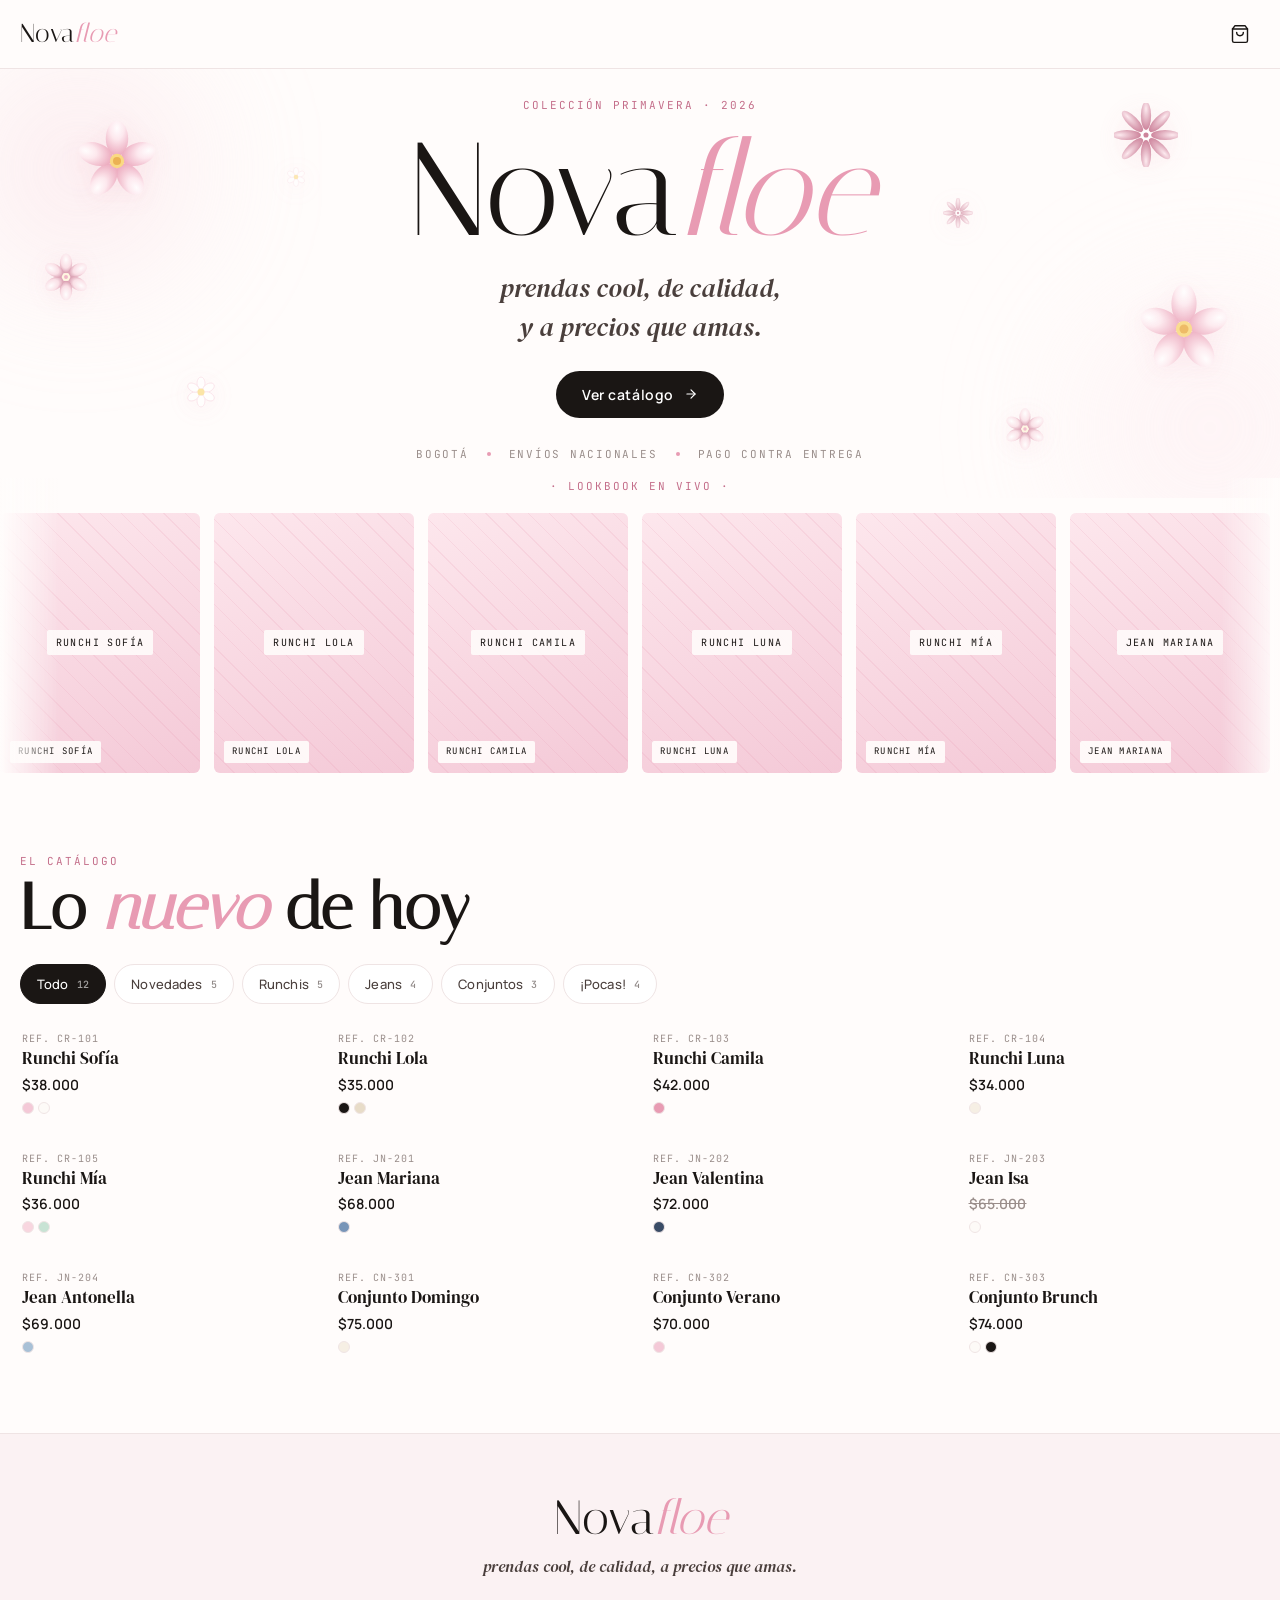
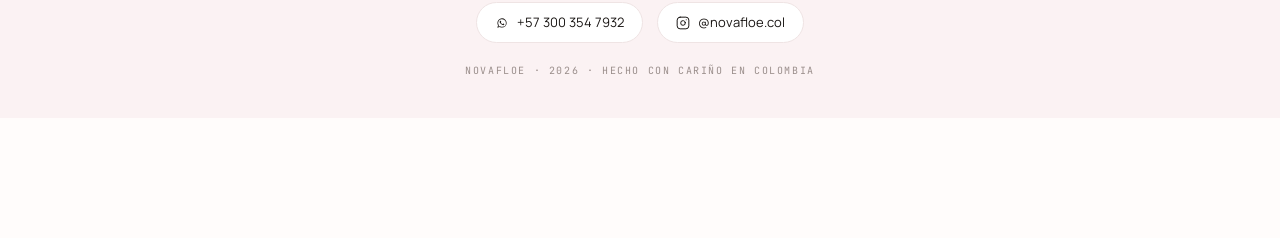
==== index.html @ 81e2c1c4 "renombrar a index.html" ====
<!DOCTYPE html>
<html>
<head>
  <meta charset="utf-8">
  <title>Novafloe · Catálogo</title>
  <style>
    * { margin: 0; padding: 0; box-sizing: border-box; }
    body { background: #fffcfb; display: flex; align-items: center; justify-content: center; min-height: 100vh; font-family: -apple-system, BlinkMacSystemFont, sans-serif; }
    #__bundler_loading { position: fixed; bottom: 20px; right: 20px; font: 13px/1.4 -apple-system, BlinkMacSystemFont, sans-serif; color: #666; background: #fff; padding: 8px 14px; border-radius: 8px; box-shadow: 0 1px 4px rgba(0,0,0,0.12); z-index: 10000; }
    #__bundler_thumbnail { position: fixed; inset: 0; width: 100%; height: 100%; display: flex; align-items: center; justify-content: center; background: #fffcfb; z-index: 9999; }
    #__bundler_thumbnail svg { width: 100%; height: 100%; object-fit: contain; }
    #__bundler_placeholder { color: #999; font-size: 14px; }
  </style>
  <noscript>
    <style>#__bundler_loading { display: none; }</style>
    <div style="position:fixed;bottom:12px;left:12px;font:13px/1.4 -apple-system,BlinkMacSystemFont,sans-serif;color:#999;background:rgba(255,255,255,0.9);padding:6px 12px;border-radius:6px;box-shadow:0 1px 4px rgba(0,0,0,0.08);z-index:10000;">
      This page requires JavaScript to display.
    </div>
  </noscript>
</head>
<body>
  <div id="__bundler_thumbnail">
  <svg viewBox="0 0 1200 800" xmlns="http://www.w3.org/2000/svg">
    <rect width="1200" height="800" fill="#fffcfb"></rect>
    <g opacity="0.5">
      <circle cx="200" cy="200" r="20" fill="#f4c9d7"></circle>
      <circle cx="1000" cy="180" r="24" fill="#e89bb3"></circle>
      <circle cx="220" cy="600" r="18" fill="#f8d6df"></circle>
      <circle cx="980" cy="620" r="22" fill="#f4c9d7"></circle>
    </g>
    <text x="600" y="460" text-anchor="middle" font-family="Georgia, serif" font-size="220" fill="#1a1614">Nova<tspan fill="#e89bb3" font-style="italic">floe</tspan></text>
    <text x="600" y="540" text-anchor="middle" font-family="Georgia, serif" font-style="italic" font-size="34" fill="#9a8e8b">cargando catálogo…</text>
  </svg>
</div>
  <div id="__bundler_loading">Unpacking...</div>

  <script>
    
document.addEventListener('DOMContentLoaded', async function() {
  const loading = document.getElementById('__bundler_loading');
  function setStatus(msg) { if (loading) loading.textContent = msg; }

  // Error sink persists across replaceWith since it's on window, not the DOM.
  window.addEventListener('error', function(e) {
    var p = document.body || document.documentElement;
    var d = document.getElementById('__bundler_err') || p.appendChild(document.createElement('div'));
    d.id = '__bundler_err';
    d.style.cssText = 'position:fixed;bottom:12px;left:12px;right:12px;font:12px/1.4 ui-monospace,monospace;background:#2a1215;color:#ff8a80;padding:10px 14px;border-radius:8px;border:1px solid #5c2b2e;z-index:99999;white-space:pre-wrap;max-height:40vh;overflow:auto';
    d.textContent = (d.textContent ? d.textContent + String.fromCharCode(10) : '') +
      '[bundle] ' + (e.message || e.type) +
      (e.filename ? ' (' + e.filename.slice(0, 60) + ':' + e.lineno + ')' : '');
  }, true);

  try {
    const manifestEl = document.querySelector('script[type="__bundler/manifest"]');
    const templateEl = document.querySelector('script[type="__bundler/template"]');
    if (!manifestEl || !templateEl) {
      setStatus('Error: missing bundle data');
      console.error('[bundler] Missing script tags — manifestEl:', !!manifestEl, 'templateEl:', !!templateEl);
      return;
    }

    const manifest = JSON.parse(manifestEl.textContent);
    let template = JSON.parse(templateEl.textContent);

    const uuids = Object.keys(manifest);
    setStatus('Unpacking ' + uuids.length + ' assets...');

    const blobUrls = {};
    await Promise.all(uuids.map(async (uuid) => {
      const entry = manifest[uuid];
      try {
        const binaryStr = atob(entry.data);
        const bytes = new Uint8Array(binaryStr.length);
        for (let i = 0; i < binaryStr.length; i++) bytes[i] = binaryStr.charCodeAt(i);

        let finalBytes = bytes;
        if (entry.compressed) {
          if (typeof DecompressionStream !== 'undefined') {
            const ds = new DecompressionStream('gzip');
            const writer = ds.writable.getWriter();
            const reader = ds.readable.getReader();
            writer.write(bytes);
            writer.close();
            const chunks = [];
            let totalLen = 0;
            while (true) {
              const { done, value } = await reader.read();
              if (done) break;
              chunks.push(value);
              totalLen += value.length;
            }
            finalBytes = new Uint8Array(totalLen);
            let offset = 0;
            for (const chunk of chunks) { finalBytes.set(chunk, offset); offset += chunk.length; }
          } else {
            console.warn('DecompressionStream not available, asset ' + uuid + ' may not render');
          }
        }

        blobUrls[uuid] = URL.createObjectURL(new Blob([finalBytes], { type: entry.mime }));
      } catch (err) {
        console.error('Failed to decode asset ' + uuid + ':', err);
        blobUrls[uuid] = URL.createObjectURL(new Blob([], { type: entry.mime }));
      }
    }));

    const extResEl = document.querySelector('script[type="__bundler/ext_resources"]');
    const extResources = extResEl ? JSON.parse(extResEl.textContent) : [];
    const resourceMap = {};
    for (const entry of extResources) {
      if (blobUrls[entry.uuid]) resourceMap[entry.id] = blobUrls[entry.uuid];
    }

    setStatus('Rendering...');
    for (const uuid of uuids) template = template.split(uuid).join(blobUrls[uuid]);

    // Strip integrity + crossorigin — blob URLs from a file:// document inherit
    // a null origin, so crossorigin forces a CORS fetch that SRI then rejects.
    // The manifest bytes are ours; SRI protects against CDN compromise, not this.
    template = template.replace(/\s+integrity="[^"]*"/gi, '').replace(/\s+crossorigin="[^"]*"/gi, '');

    const resourceScript = '<script>window.__resources = ' +
      JSON.stringify(resourceMap).split('</' + 'script>').join('<\\/' + 'script>') +
      ';</' + 'script>';
    // Inject after <head> so the DOCTYPE stays first; prepending the script
    // would push the parser into quirks mode. DOMParser always emits a <head>
    // (synthesizing one if the source HTML omitted it) but may carry
    // attributes through, so match the full opening tag. slice() rather than
    // replace() keeps us clear of $-pattern substitution in resourceScript.
    const headOpen = template.match(/<head[^>]*>/i);
    if (headOpen) {
      const i = headOpen.index + headOpen[0].length;
      template = template.slice(0, i) + resourceScript + template.slice(i);
    }

    // Parse the template and swap the root element. Scripts inserted via
    // DOMParser/replaceWith are inert per spec — re-create each with
    // createElement so they execute, awaiting onload for src scripts to
    // preserve ordering (React before ReactDOM before Babel before text/babel).
    const doc = new DOMParser().parseFromString(template, 'text/html');
    document.documentElement.replaceWith(doc.documentElement);
    const dead = Array.from(document.scripts);
    for (const old of dead) {
      const s = document.createElement('script');
      for (const a of old.attributes) s.setAttribute(a.name, a.value);
      s.textContent = old.textContent;
      // text/babel scripts with a src: fetch and inline. transformScriptTags
      // does XHR against the src, but blob:null/ from a file:// origin is
      // silently dropped. Inlining makes it a plain inline babel script,
      // which transformScriptTags handles unconditionally.
      if ((s.type === 'text/babel' || s.type === 'text/jsx') && s.src) {
        const r = await fetch(s.src);
        s.textContent = await r.text();
        s.removeAttribute('src');
      }
      const p = s.src ? new Promise(function(r) { s.onload = s.onerror = r; }) : null;
      old.replaceWith(s);
      if (p) await p;
    }
    // Babel standalone auto-transforms type=text/babel on DOMContentLoaded,
    // which fired before we swapped the document. Trigger manually if present.
    if (window.Babel && typeof window.Babel.transformScriptTags === 'function') {
      window.Babel.transformScriptTags();
    }
  } catch (err) {
    setStatus('Error unpacking: ' + err.message);
    console.error('Bundle unpack error:', err);
  }
});

  </script>

  <script type="__bundler/manifest">
{"d8309895-f06d-4f28-be7d-28cc5ac78e16":{"mime":"text/javascript","compressed":true,"data":"H4sIAAAAAAAACuy9eXvbRpYv/L8/RcW3Y5I2BcXO9CxSKxlFlrs18XYlOZm+bl+pSBRJRCDARoGS2Ym/+33OUisKlOw4PT3vO36e7ohAodZTp06d5Xd2Hz68Jx6Kfy+Lqaq0EqdKTlt40sAfWa6uVVmvlqpqs5/[base64]/gLfR5VlQqH4hvTV1D/n4k9lydVIyqNL3ASulFJpe5+JZ/DN8OuIrBO6+HUBv3WxwI/uOXX4RW5cwW4wIZLqI4ED9/GI32730YwoSMhTcBtpM/i8FaK6Hbppi2g/1794S4lg1RwQ+q0VD6QAwe/2v2dfaY3u/[base64]/er0/PB5/2cwx7KMv3p2evjH7c3NGjlPtXd2fnpydH7x4tXT4/6PaSkvlnWuOv09ffXs5Pnx6ZYeNzUsVpP48oeTp7d8eQ0rGn959Orl+fF/bhnstK5a9b4z1mevTn88PH16cXr8bMtE1c2NbPKLRs06c/Xm7DWwii0TtdYrYDK9Xz4/OdvSb/P5RVnoTu9fHL941f/pUi3r+Ivnh//nz/1flPJvm/iLV8+enR2dHh+/7P+sns30tFGqct++OPzzd8cXJ+fHp4fnr04vzv784rtXz93HRasa2daNKf7s8M1/JkoP/v3fTckBFLWcZa7aE37xrBou5Wai8PekVMRlhShmInyBfLFal8jPDJsNCnzh8WJTjRCNatdNhV/u46MP9/A/0G/3fVs34qBn2A8ehA29TRZ7B/0Ky6Wm5d3+PTu+ziiwFwH774wjKBwMKBooPt2Fc1uIh+J7pVZatI2cXtHZp8R03TSqgkNRr2Q7Xagmw7K7Pnc/okJPbRk4L7A5rhoq//eialVTydI+gJGJn6mGermqK1W1H/jtLv6XW9/D/kJ39+/a3wl0ZKDhdJgV83UjkaT0eroQUotFfSPKupoLWYn1Kpetogr1ol6XuaD9mItZ3cASFK2olMrhEOof/HfQ4BG2ZkffNrLSBbQcjSD++HDa/u+1Wiv7ZTDwMU3lrnjDJ1KjVk2dr6dKTNRCXhd1A8O/xDGr/A0OSF+CUFOquZxuQNJQGVGUxo4W1fw5vtoTM1lqRU3kRX4GNaxLRW+pKi7zUfNf31SGVKjsefwSRDb8wiy9uFnUZgXqm0rIauNeQlnZCtnwSnFV5UZMFBz4IAW0zXraqrx/jV5hu78pbdomn6rJes7tPmvkEtf2g+GF/PHx+7aRZ62cXpkiZmNaLqhVXGqo4U+z583O760RSxsewDuePkr3M+u2KA5cf8LWXft36wH1ASYL6BlLiWK5IpmI9mhRAW9WuZhsAopqFIj1QFT3tvV+rsxqU+1mSm/5Bgsf5rmq8vUyGK8bKiyc5koHAxzBYZ4DD1EwZtHWKzHDMd8s4FIBL2hkQOtEp9eyLGBP5fe4UmDx6ZkbeXNLzT466JlkO7nQp6cKdn2rSGZWbkLNDO7olZoWs2IaTf29e95A4ZU4uOMs7/ujgS+TfYcXwxGcgIOBI4fw5PKp1R1Qu2Lnc/4zG1VVcAKfTeuVOnx9AqsOfA4X9vj9SjUFTk0pjhoF83l8DUv5J1nlpRKHr0+yoJojOV0ovh7YqoIS5/Y4OG/kFKjBb/FlLa4q4HuT9VyPxWRtTp2VamZ1s5QVXEGVbotqHg6AePWfCqDecBD4Wot1pVv460Je10UOd+dnsizhFiRmSrbrBi/Az4qJami2dbuezTJxUrVAMnjmUFNED2JaN0os1XKiGryaLeG3krooNyIHYhGazhHoK9ZYaL1WGpp5evyDmKyLMtdZOAykstTMnOMBc7Mopgvq5FCPTAOKqVrc1M1VFnDgM7zwnTBn15bvp0WWvZ7n48433km/1/ei+xWePXvdR/bk8DoX9TzrPVDSL/ZvqakrdKQe+7tvshFTWZpruNKw+O2izjW8keI7OVGlWJXreVFl+AV9dlKJ16evnoohyFGVWMnplZwrLW6KdlGvWyGnU6WxUiIrcwrrEV/x24XawJkvSjVrQXCzD4pKt0rmuOKWV9/IphriXmnj49GxIxDqhkAkFyVuF9nM17BndVaqat4uxvAEqAXUD4dNIzdDLPmNeCy+pY92xGOxJ74ajcXFldqIA/F4n/76A76nH48e+UxQYK1vsdSOePzObxifvtu3ZS1PFGLVFFX7o2yqopoPBzC+wVjQCKmfo+hcvUf/s1OimqZuPm5Ontx9Up54s/IkmpYnbl6e8MQ84Z+9U/MkPTdP7jI5ONK7zI4/PUEVJSgoowqMrMiaqelCVnNUMIEyqqznxXQsNvVaLFGHeSOrFsgZVFHmO7pfoIBal+rHol3gkflUXWc3NzfZTxro+kaVZRYszlZB8iO4xL5XnxFe7igGDUfBuU5f4/15MAqJZylbOOAHX+qBWymmGPgPaGamsh2+xTrejQJ5RemyqNqdvNBwCuxU6j2o1ypFauMdwxR2tZypHVBJVfOdaa2aaSyyQEswv8+oQ9z0Uq48bWXRqqXfeRY7zrBaems7N8LT50g2arYu98TpS+/WkSu4IWpRV0QKq0bNivemN2FPsnWlF8WsHQ6Y0vbEQDzieaNGflTI/CropCyh/roatAL1qatGyRx5aCZXq3IzYg013n2mEsoULTcMvLpR8kqLk+N/2xOLtl3pvd3dedEu1pNsWi93Z6xi38XZ3aVzeffx1//8+CtXx12XpKp36CYK/d4p6/mchRP494wnHfR5bQ0XKup/BkfJkPfDW9x078Zmf4yjuRtFNxdY57zIYSLPWtkquqE+q5s31bJeV63K7XWNL1zxAfGyrlfD1XpSFtMTkIuqqRrj6aaal57U7e/DC3u7RAVQ+HHmvfQ3m726vqQ9G1Ty4IEY+g8y0K+UcoNlf/klKJxV2C0Qm+mcLqV2+wyauiGy+h7PorDdR+J+dl888gYY7Ok7TuVb18K77u7pyPJ06Nw/[base64]/QSfwVBz+hLAuEZdgn1JFRMeUqTo4WaXmlxs1AtqPzqBtcSuSEOUxetr90ptF1jq2VZyUYujZoF5vhDtLlQbVSYHzfKnrBwEXL1MBf/eVLXpZLVB3HerBUQOLc4ptuEqKGnN4VWXheausXrsX0yK5wiaJeVZi+onj1PLxB2tKOCtfc/IT6M78Vz96xupkq7lcjYosnarwp5uyiq6/pK5TDFFVB/ofmKCARoqpqqppVF1W5oS90olI8fPqzq9uFDoEkpnr56QbpISQyZPzU1/BnkF7mxc4s7FtcRGwbxBpql+nW9BLpXK7C4gSKhZdWf7Y9Z8YHmfbGQmgQnUOqsW3GpUdCADXgjiQPgHsnjjuGc3BRliWVoNsQlTZLdFESll5ZFYHkqa+q5tH36sShL/gCty+7N04IVp5dxLz6WSmmaaCUbRdfTDsl/awjpA44d7+JHOAlCzlrVhBuHiKS7cb4lceiDx2MEnBZWGytLuII7qmUWRd03OoykCpQoX1XIIpBcrTK4ZwuM7UhS56noP3wHM1f9YNS7Z07VqpS4a8rSDBAJLBOH5Y3caBSXkG7rxicyUFCskRKpuE/3vE4taHjCs0FqUSzhu0mpuoSpGkWnl5ivZSOrVvHCB3UgLcJGXi5VDg4M5cas5VjwFUE85HswLFTYAyIEXkMcGF27cbcyn4FZqMscFIvrTj9/E9Il49kHpNBStQpnWbxU79tofv970jqTGY5qK7H7w/902m+85rYQ/5kCPxih1xOt2oj6kU3imaHeF7rV9lpwAXeUoprTChXaVGaGz5+yvR3qX6oGr7cgMbRqvgnENHktixK1gG2NR4CpjwWjAlQ7qKUryPC2BprOxPmrp6/2QKNaayWCLoHYZS865hLzUOTrhiheYYf+vmS9kk1byNKjan7Cp1lbw47GfuUkCf5dqP7lb0DqZ8wit5G5Px2fTuWGGQ/8+5w1mLF0fiBe4Rpk9Nu+VstVu6FX7k5HbfIHs0apv6mhV3C0H4vE36GzEAryC1WuQHMNwjDMG04+kT1S5cy/qfjisZ0mK30MgfY1Xl/B9WTMC9mYSUF+jmXg4gj/3XfP+SO8tOFfqAs4CZpH6YmIQDRqpscoBcO5wrMmRV7MZooMqzRJJfQgu+cagg/FgT+RTutQwPIWf1N8oZnJddmaUaBMhY5xSpairhQ4ZejYRGc0XZ6FzrZsKjqwVf7yS/KGYdXNdmo9vUGhQ0ustaXa1d3GH2PpwMoD9CmX+khpwJm1P5ck8LnlgNt7aHX6vkQOHW3WldCbarpo6qpe63Iz5g6yBh7aVWANW6OyaqIE+x6Itp7jdTATOKFTWZnjBS479YoUXFSbZYt0ceEZUu/VdN2aW49hd9BL00lUDEyp7Xv2zgFnce4PnFwJPSZpT7rcr21sLw0TxfcQYe45q7oA9lxRhdCX2RrNZUM4D4MZGmXipFOPVRSsV3hmWppz29tqulHBCt0JOcoIDmmwuODCapzRiXJ7nuqbNfWSNtxDe/qjTsSOHpbMGyCSVKOmqrhWr5E9wVafqFndBL4w0TVrjLcmJEH0zgx6DK8MS7O3NtDtTJQhH+BY7FUJnfVWKzyGf3GH523nce0NsuWNxP+Ml0x1l1Pc+Bm40/wjznJt6NI/x31dQqxpgAMlzesslftOCOlT2HeDYzexYLa+SPsdd8sEjsTRa/SfcGd8u2jqG1z8Y9Ty2aN9mGXZaE+08ooUG3wW1TOenGvZFGSObmujfwJlFGnYnIoWBUhiatvryZww0TlvskjCYbflPmEmkk/Co+Uz6Wo+WVPD3fh8Wppfr6PxtYy/Uj/zSdqZhx+5PZncWDMJJ8WdNmjPDvXUFcEmjbdliiA9TQrTpEeFHT1ISIhP1apRoPfOQcTX5mCAv62zOt4AQdeOkm4xNQ4b8EsRk9dFNeWpB1ESqZjc2eFWx00ArSxB1hw0Cld3XrNf/bK+preivoYwC2LlVB/4GTaVmFhRG3xIWAV/o5yKfa7aFkM0YBtI2OjoZjnQLAI5Jz4n6qPlx84ADvrAciVPQ/t2YH8Mxp4JYCmvlNBweMPmATUxnMogME6bAuUSjUTHF1TRqL+ulUZpl40AAZmSch7qWjUoCoE/DASNlGB+ywbvxlYf7OsT3oYX/jHYdCjigs5rDGYBBgmWPyvv0BjEUCtFfbmzYe/rJ1//8ygbvCNGuX/Pm0pYC0NSRV2xbTKgaBIzyXRRVLPaHQN88aJaXrNhZJjYLWPhV+JMR3PV7iW97MxFcjj4UuOZAtvWLTw6kpSyqMR/yGt5hmsXEnkmvtQD6u/br97xH4/fOWuLcFp6G3bjOxjwf0f7waRZH4lZhXfxoorI0Q0BLWvBu2wh9aubyk4U1THyR923IFx2HLX2lh6/u9XFwa7J0/VyuYGJDq9Z+NitlzhI8byADx3V1bWqClVNA+9dEKLM/VEvZFnWN0L9dS3Lot2IKRiLcA710Ru7ub1uvl436r//[base64]//[base64]/WzzD9oUdSUZZH7Mx2DvSRXom22XiiAjg/0LDMp/yVk2K6XgjQ+Slo6cRQJTzgnDNJvyjR267zkjyZ4U2U3MbXK4HKx8lGzGqQBwoKuXJbAi+x6BQ4xqIDuM3KdqBNfQu5WqkK5HqoVq/BxUflvl6g4RhhWlrnTDyUoBAG4WAsrtTGBlHBFVu2bVNM1qAEODo7s449Y08kGAvVTrMRcjK8YFOtbVPgRcvUho6IYLtCt0/zPe18n6OOw3HfoCYV2EHGNZkKgc8taw0+9ssl71DtaUhJt4fMz1UHeoRLovhLa/ayc+gzY5423q2X8Xa9zMR34Jhdbcz8YssgLUlTHXGmV7NLNLO7jfa6KZZ4NLy7NPpp/[base64]/iyQ43QS9wBoJWjLhRMukU1H7NcD6OYwCqTHxierXM0caJTp6lVfIc9jqnXbYYx1NQoo1ubKFABURV4JF+Ket2u1q2pzxh2b8jTDY+EIRHk2B1Fr+HQfooqP9rTbPwgnYmzX/E64H5ZGE0a1gk9hNJ7yEmEbBvDPopqtW55YojXQBOWG1a8l6VWemx843BAPBLaEW4InmGAwC/cJp4q3daNHxJ5g5MFn7nJNAwzXslf5WXtnROOp+3HsQZIC9+rzbYjwr8i9519/ulErqSDc9omZLyBGIqCFLIVnAh107IQIr7UGepHSDVJy7Jc6xZNH7i78sQWMv9Zmw0E8wqum5F45KsQzLHZexQTfYJIOmxrNDmzzVzTlmqbeg1q7EVdtxTBukQ70OiWQ3iu2h8bWGRUqQzrdauac7xnFVVl/rzBEoF5njynnZfxgbCf+t7HXuS597Tj3hh84d13UEHCXeVmbLdiJ2f3wspgLH0Z6cWviAIPxLf+2MC9eQgOw0HJR+L+6L7Y8wvuG9kNQpZBUgPbHcn8RP+NghAFwKvYhdhG3033WVMvKTYuXocj0i/gOuCtNrx0tYkxD/ibge3Ry7pV5qCE3Wj6YcKlDDOcq0o1yLMh1oA0r3BM9XZ3OPKipDo9j76AZQjGYGxK4iC2AO3uij/hkVLX7VigqqUCrWXdiJ9gqxUVBrnS8EOq6eAr+OyArwP4GWCu4IWgWkOQ4SDBEk7JeJkTH1DvV+SSwOdmsWWYI/YON07ScPSXG+dMzmcn48vMOJQXFarW5uT2Z2yB40nbis+QoozW3widiUo2QEwsXX3wtb4pUPD3F1jgqZQCktmLmdzgmUGRsQzQ+9aDrul++Zpwa5Lf+RAyiS8Nfkzq2xi+pvv5GWLXvADommQFPqZL4msD6LL1W4vq0l/Bc0B04Uq2LWUHkcRfsux3v6MP/G3gdcgHxnFdMWEoRhvqqCLoasTHjNsBbJDsqK40iNID7+ALV9BB+cQNGxSfO7dsPsgugj68NmhA6T7E4D57yXb8E5OUkjiv5LE0FoNnhP5zSuA/qXYsDE88TjxF+ahL7WsPfoD+wfq7j77o8Neg77agP38f7vVMZh9Tz2jjw/nzAgCD0kO0uEH+EMNewYABQChQzEary8svN2Utc3EQls8u+EX3C3BF6xaHp8H0xcqQu80CVDPkpkejsHGrF3kfL0Li4HJrkFyPW7S2M1mWIBSu54vUMZJC52HVmWc9co6SziYdlnBQJMdnx6c/HD+Frfr6zCq3r9RmDzU+Y2525v+8uAAkuOgJQuDRM2OYxpBSgJKQJTT8vdqwyepsgXc5792pmoXvOOLpcFKvWX4+VTPteXamC1jHv1AmXkj9A8gcoNYnxJ/UfSOcIxuGCOH64Ic9GwQ3Dxgd26ntfM9V69XwVJHpuG6iaqCcR7PQNtf04AHXaVwaeVZCwksp7zzDZIJiqH2wSCFDCcya6an6Xm0+daqu1OZzTBVW8182VXCJvGWq6MX3agOj4Nb/iF0y9snEDcnEYyLhHhqHTgrNTJm7fw7G/kX/fgrH3V/ON5WZfywyf6n3xOWV2lxaj37UWWTivNmwdwdDMhg/nUZpMOeiuFxU4tLO1iXj2dCkQtwma35BN+ZVhG64cM5hFXQhh2sXe6xPF0WZO5UGxdLzhQcUWtAR1OM6ayxWRN0eGmMS3uF+0lndzHfLorra5enZwXUaDcKV6qUTnrPk8kVUGIRfpp0hmEaQzp3nA/o9JFswDiMWsmxSOoZr/BFSFHqqZr+eQk/V7KMpNOLqvRQalbuNQhs1+x8K/UgKPVWzT6dQOLRupdBTNfsECoV6Tmb2AD+SVVW336nDdVujGwmo7racQ3xP8o43/+ILZ0QHUCczjrwPHpjvSKDZWpp87V+CHgNOheDD+KiLI/t7hc7+1tgHItxZaZHnbdDcu3CT8bZx4vj9L/V9vPPJomLatiYtfMm6jzPSm5JHjvODsQ7sjQI/v5y8UtnpfSl/[base64]/VWbdgRGQy7h/op5cGDWGmBWqzIWcA5G220CSsVlXeTFDz2ZgznOCh6CRMuxayjf44Qe8oHYeIu/rPL1Sm/[base64]/L07riRQTeO3pVgk0QrQFX8dQ3srMgBQWi2IZ4pO/uDKzLbcC+BWT52jX3HRnU/vBdpaqJwrWsSkFRQN9S8h/9vakJdw5UTb1HZ0DhhAke+xzFErvVTNa2bPLKJNkqvAO4dDNkzw/xtUJzyuAAoLWqC3LP7s+O/x+4WjMkJizUryc/JAT1hpGBxrXDjrCiEgS2ixhVRvSeCEODGT2GkcOi4LYi7j2JUcUA3i9r6LWbR6nJ8F+/C3Pil/ajk1Qu5EjXFMxsUPOM/hie1q4l8RyDEEEzcXuIFoarroqkrwnbjD8y8XVC/UcXCxn90mmcvhmoe0LhmZzryCSVcSnDphChv8qeFj12f2sRMV3W1o9BZA30ThsQJjavUmN0OSNp2NRXVtFznCiIQm40/ImgUQhdb9tsfMR8k3EzCZoVjyatqXtVwFBZtZs7stKgcztEYLwoE5DrwvdpDydiDVsZ5tiPtvLppitZJ0+45Xkcc/rJwsGR4vgCTZbYI5ADQmrjsbsfebVhjMUBJ9zOPJXrBg4GGwrGc39SGCDULMpSp46b2zkE+LZ1viMn8oDzaQIfzJEly5KJqyNZ/o8QC3DALPmB5QMTo7zxnOPd/n1nDpty8+SheQRS8f0GIwuOZhums2d9eKm3nZB0al+mGKDFSLskRWNQTSM3hyB6u8+JaVc5K/DBwD/bF8LyeanqwI1dFtmiX5f8iKvHOniicIBCM+Ag2mke80jeq8o9bmBM0s9DZo1UDtx/0ccWthd7wU4vbbD5xCml6RnCgzlrAvuWdZ7h7Ow9pJweI1QgPTajynVBMVtTGmu/QuXMmDryriXczieNt7npLT91REh3y9Mt+h/xWe/yFnII2aMv+SXOMfkiuaAeDjmc41AAc+Apf8S1litgLC5ma7Gq4t/zktkqwGBPSkv3FPRkKyInEVfREgu1BpEQCgRkAxhsZsgRuGGpJxB009ebrEag+vghtQXFEki0bKhiwZ2/Ny3d2Otyj3jsrgmfyVjNizZLc/8B9FwIBOfbdRJUDPgzeFkCCn6kGoPXqyjnbAteo1A34apRlTeFg/tQZaHhU0nDLzxG/NgFpK3bEE3+TReUPDsRjNxXYSmbKwCzwn+xmIRTAyyXq+cavxfYLgzFMyEf0iWPtNuKsEAfiq31RiD9Ew9oXRYil62p/W4Q4uoV4JByOrt0mITH1HiTxIeHa2cYP0rNG8S2ORk6Vrstrhz1CN/PQV8JEr2dc6LV/XbIBjfaNNcV7z/Z7N1a6Tmq8Q//+5r9tq/gV32HDdF2igNX98gtw8VgHGXry9bseiW9vdzYavKkwVH0g9tiYH0wBMOJgoB9nF0vycKg3GpX4SGvG3ax9vuBxy028V1trbuddh9eyrtRhlTNkGBx5dZkfG/mwUjffu7mDVavUjdMQBF1z32XUS/p4LLwX2Gfv9wX1P3hitAreM9YweI98AdC4HNiedYCTjkrk1VtFOg514l/SaJ4BbgEOP4BR+RQhD1reIuPBazOBVirvk/KA5KxSxcsS5T9L7OwY7+I+K978tgn5AlQJht9ap2MZ6mIJBQHU3GA7Ujmi3ZoeIFZvGD7YEU1fNcUcIAv43IPTclqvipRcylGZP38Yi0jyv7uMS7KW+dzKWU6sVY42KaULiFmEh831I9wAwROZtD/2ZeZaYnlN+bRNNZLUlajTXwOMaajYk5PAXVrZzBWjVNngFaccNEIHOK7ynGqvqXoiJ+QUSu4IrDekVEte0ADc1022o64kr8KNSUuI02A0oHZQY+g/GCRhYiEA5Fo1Deb0cPXWnMBIBXv781wVYKpBIQpKL9DZl+yPPHMK6JVsPP1a6nZh3piO9vLUjiDyj3B36BXZeS0UwWuYlzpAn0/KGh7TyYwc4//ukWdELM30ftOZx3+Ma4OjxT7ZiVOWukF+0S9ZiX4x0S/08QKYldx/vqWi/kuP7wn4Pxeg/34XoNvvKP3ypAoktjtZeDrS1Q+qKWZkWrFQBs6yGRg2P0p2KjRqqH3pyeElGXMmaxxuAVG/pGKXvf3yUJRCCa0gfm6FXIpl70bJgAGS4RciyDJ+bLyk3SPrE4+fdA1Zgf/s2fHrQ8yvCcw/Gxjn1bM33wVv9gaBMvNYT+WKJF8IJcLDQ9cM7gUeBCYEBy1tOP8FYUfdS9iQ0bjMoonCmi1KnJl5UxDNalQEPkrBpdBr/26GRkN8eqrm6r04ELtvD/be7c73o9fN87q+Wq88y+LgYLAnBgdfDYzWebCHD54MaAfENeR06ooD7B2bqoZe42MfQwh8qzshKkFX3mIZ3psfwovJ4HdwWAftdvYQAQyfg42HskQaFBBy3kIDNTqeSM7dALwXcr2Ihbx2xmln/Wc/iDgzgu/K8ULiwRykeYO4ZA5XABnmOFyNv+w+gsXoruKb8LMhxT6Em0S9b+1E9zczFoPfPdgddLnMHzF4DP1DkIpbBlgGcGcyGqNm0l5F2AFOAgZVj1eFKXpo/6KwWrTOsAcSIEqjL48jY1sFmds/gGCt3osT/H+DNk2oI7PgcwukwCPv2TzekvkBb8yCYHrtVQxb9rALntaEmwd8BeVLmCOKRy44/YQD3ZuURZWXm8CfQlWAL+YOazL+EsL1pKynV2JVY5IfMFGRT9XxGWG5BdouSB3v3Up9fmie+wzRu551JX/KZVgW06I19B1m7UwL0l6do86ZGezhIUrT3fIo/gDgjGkavV6aJQp/nNuT1p49LbVq7wVnLb61CB7Dr/854V+4lKuTqq1DOWJMe31s2MZrTM40xqvuWf1MNl0ITQ9RxPgcWgEn1ETiilhBdWC0afScz85BMP+HLl+BnAB6Hoh4KwhGpvhFjUtmrlWeKJJMR03QiUcG59CyoI4gZ7Uc3jUw/tZLIRMKwumIQQ4XMv6Xe9FjDtb0w4e2tEj/MF1VHI9kKN6vyfTIDC8ZFCfCiCZfINjrK5SMX7xj7+2W6ESDhp+GIvAFnUuxEG3SjUOk2pEpwRUM6ZuRwTJDsEQUGRGBBt6NGbcaLwlwnEmGVUT4AgqGJodOPgsdhRpXFawVzeq6RaUKUS2tq/A2hZgD2sOef//FVxTnYPcZbQpQQjs561HEji+481+NxJ77Mswoy6hW3tR04k94qx+5XgwGkSLb9rDDJOFft4L06WxqwejE3UFSzRBwJa/XMWMyjY3FYODLTNNkkMvUa8tLoWdvXj7lJIZIMxkI5H0TGof9saPUZTG7JLxYPIPIWYcwWTR6/XLQG5ybBoJdzlRclYGVEMdnzwFfu1mDr4+u0WcI9KbW/5dj6ICGwensJour8qCY4C9wDaobzukFEsyVZkdJikMWea00nMYo90nvQHRT5M0JnqiQqu0L3rGYmc2+gTM4Kj2KmVHvARt/eKfoQhFzh64BIqA2A3gwqRmHnF8TrBHAxV+pjeZtvmFfmzGF8UtfuUKa02vVaHVYllapYVBn8xrv6gZbCLGEqUh3g9FhLB6J4WdfwF+3dOLbO3bIKgGNm7JG8YY1PJLZZTh7vxp+xZ/DmCWhBNYZDrInsYfZOh9Z9pzWiyJbylZrvQh4Qp/k97gjlWD17p5YcVC359yynrSNUkeImovaHNCO4S//XJnV6yo3EqGFZKdvPQW7qZ+J6ZYjxztXxKPg1u+JTeaQsXYjt5W36aFYmZZWRHlH/NvCUxqa7iN8ZzCS+HTkw7Hwli2YyUcHCRG4V/7ltjzxN/LyCoVAHHJLCFnPKop0ObG/3UwFhzWLz/[base64]/Uwbg+G+Jb1tFTfO2C/Ax+XF8WMn4Hw2Y8IHrgeZj/VRTUENHQ8tj7AsRU2M0JUJ84Oy4GcS8V6F4LxQNTVslQkQ3uHypiUtGazcahovLVS3iM+tXiguawMw71m9zlpHhtUH3HoG8Z4zgq641+GloYgkcHHKPbxp6llKVdeNQFK2lKuTAZmuxtI4RUlqYHTTckpJ6koleSZS2ZaePjBjdhybJgjo/JTceSOYfzDh9CBdvQB7zmETChXLhCwo2A0yDWMEYP99AYV6/+MTYNxnLk7Jo9c3aCjODZZzzhqWDtUXV+hZMbl6ZPgtUvJ43mUeMqW6MJlLm2hncyJMBy4fCDevnNS0tSKR/ioR7tFn9KlMbo4otgW9wHeWxMvAaozRWB7lkVGqndqpusPRIkP0nqBW3YB1fCbbAUcyq8kWUNLRjd9nhxkMiMcNt+hnMD5K1jXHiKLg++rR4/2STcNtx7jgFVtMAQytWhVl0+RyKYIZHM9X/wX8ywIvzDsJsG3ZnVzLKcL2Ob/aHzL9azDrPjdUYJnha8SLMcUSFCEa3Ec1WNI5O6k5FWWQar0DSegsSbyUT+lkeLlQ6cTHebwrATTGaZ6N7NsQjTvSGOom6DKbCd8251cwQcN59Br1A5JzuHm/JUk2tZWQRrv85gbR4a625YjzaC92/MHhOmiMyGY2VNOiYVZ6IpGG9kMrWxpwQe1PNfOwYCUwybBm0kaC8ZQWxXFW5rKPstkQiPRZjcX+xD/nnSGhXbTJTXAz+mkVRcyUd5jay26UgJ1wIVQGuDPsU1fyTFgtgGOxPZTA5pgeDnR6AUpJCAls9dbW0zXJd55ADQe7Had4yDiNzZJcsB0/HWydcWHj38HpCOIlhtVdrBgl36JS8vAzPpRdVH1ERVDPdijDh3jlTdSEydUIp00cKSlsxdqTkfMoJwoo6O5y61i4BfLnDvK6JYQoULrH0V5MTMasrfXDxEkPXkHnAGwau4cdI3qchIkphSXU1nCWrfqiLKhfVe0+tJU5VArUAGBw0LvTWL0ZNJda/WtJ9AZ+EUzc3H0tQ/e6MU/H8IdDIJVZYMqMchYyZgdy3XZFqsSjy6zk0zuVYq8Bc+wed0Uf/Pib9G0bYsB5101xRKR1oGwgDHgU40TJRsybXvr6KqiGH72sr2pk/2AHJqAfb3HC/0So6jBNREbtVyeanwmJ4DXPrSNj/b5O4DrDz7i54en535xL4z6zDz0OkORze1CFW5JOKEmbEUF27ZVhEth46IveFA/[base64]/82MBH5CvZ+a0l53t3701MXCvKrMx5E7gO+E4KicziY6HVdN/R6EA8rDW4f+8IYKWYKb1Y2rDz4AyFRKqSjbYlJAoi/[base64]/pATx1o2/WaI63ft7co1B1SZPB9oFAfez90uAwXffOa4EgXycrvJZqJTqOPIINoOEFFdx6T/1HfuIJCMLjelm4d4JPPNsInnzTEJ3ca45N4kE9uH2Vw3v6KMXr13HmE3je94/PKwOj6mkmNzYkAn4FJpY/SO7Gq3lP4UxmW+ePvxLC85j6JYZnvb10wL57219BiJxlIp6EOKSZzi/QSRFLW6bPDnvFBfOm1cSkwE2o4PSinVLVQsxmcw7hm9//s4D21QrSnvGD3j9qoR0yK+3Zh6wzjsQdf6kF2P45X3kq4feJcbMmNfYPivxhS51aRZVlQuigvys0kvoIxs5uNS6AoQhQcmxYhntMDEVJfFNUes9FTvrEE3q79xZ6kvGJDagwCP95UAPxeyLL4mwKz8s5j46v/mtM8s06eENwwwgzKPXbPfiIVxgEHS1kSBpz6E1t5Y8HlPT0KPwLQKNmuNZpKgx5FkVFkh7dfOfuLKdEuVIUOcQdYeMjwSRAtVrB2kmPE3rfkqBfDiy2L+YJTsglVIMSdW/aBtmSBYjj4eCJsLsA93ij2Ly08TQBm0QXutw4mGqPZQLMACI/Um7ZYAoaakYltzIWkjH+uSkpgZZzSaFLqBlPSsV4Pw3MZldaVMd11w3R1qgqTEc6K95zgiStvYMXXNgmZdDfy6QaywVgkKDPxGfwx9IJbMP/oqyCuadvqG6r75RfxEcRhFvAO6yycddHQciLhgnnrGrfEny5mjZX+gBPuD76qG8/Vf7BJsZs5OSn0NpgUepQuZicFR5qYjdAx6qPGRsnjwEsddt4AYlC6+wzRNCt+fyMLQrXkG7QhWb9KUljCmkIy3paxq03Ge1b/o1sF7Fb7JaIKWH7ZmTp+5c0br2iiiJ0z072k+0XfdBkiDfmmT5Mp/slFQ0IMP+qPPWbpELj9HkTSsEKbmAcMBdP95ptKLospGDRQ8qubdjhCQyW7exkcXFaD53viS/2X6i/Vn+t1g6mUjdBR1vUVZqTaE3+pBH4MWJwQJQEsrFiS8g+goyhT93SKEVyUGUw2hikuYWVzBROvqikiAbpBDTABrngR5HGBIQ6HI3HwjRnGfRjGINv1yg1GI+g2uuEYMTbswhq1luVGTBrE6zP6a0p3XDftt4NxsGTbEIQi7PnhgHWBAyDWoJL/WbXtq3b/7pNuTJlecYM5kIwVImkiKbZ00xdif+HADtD3bLIgT2P5I5pSWHVMmnm0ghhVPi+lVWQTn9gLeapV5lLhPZQVqGtOsQp9Oqfgrz4Nsc2NZCvkPu+ZztsX0PpeLB6aJgNhmJj8qqnzNU4OZwi9QZJCJ3y+gvDNI0SM7YJOeNy6qVcwIh1dBm5TPZqZ8FWPfhvhLbGbB8C/8d3tDpkagbjl8lipm6c9uBnCv9CDRRLpjQB6Ttru9R12JOLkiEu/J5fwgu/wUIOHQUx7ORPHJD2TL8OGNq9LyOrKk7uh5vtTPnag9cZSzdk/[base64]/OhisulWtaXRAl2oV0uBkjA4MYAZZFaR+QnjV/hQ68QvvedpUM/d/[base64]/k4IfY7n5CvOtWOPmsHU64oAJboEV33ZSbj0nTf7RsJfBCRmfjx1dPn/M4Xn7JowY8357JxDdoUDdXFQL1RQticE8Woplx+se+DxKyC4QqoCMAjM8B5dyg8QPrjfAB/CszMIvv1tzzHtVTMmHS1Z1tVnWa+2RY1t7HaPY+qgHJn6eroXcgx3dglMF5e2mu089L6a0Lc3gyCUJMxPoqHOY6CTujZcGXK/nc0x0IA1eDd1Aw1oEx896zNygqSIA68E34ucsy8JD0miLryBRPQTz4Yr57pKcGsibWpNqQSNOHppU0MX0Sm4y/[base64]/iBOCpIn6K723vbRpv1/xzNZfTzZ/IRy3x7atnz86OTo+PX0bfnU3rlTp8fSLcoyM5XViUUvfY6a3NKLet2b1+evDAgfBhN6G0+Swle1q9hkWF3iagbisU+NBtK+h7YG0rF5+vUNYwJsjhyIyZcsEALpPJG8OaK2G3nodzx3pwlCbclQwQYquNeFbiTrBnJvmgV5sbBwLl6rDIToCdzc5eXMFkDb7epMsBZs/mJ8pHCVzTq6VoF4bv905/zG7MpM0VJLhfl+ok74fP7BBTOtTR+hpG+EpwETDpMyANkErddr7oY2SJCwDUuOe7tXchkxN3FhT0fDXsYOz2QM91gJMsJsZ8dyHPkv7YW6QwwRXPy575oz9BBL7+H4HwfwTCfwSBEHf2kPPO/ddIgS4LAciAcZ6CWALs5DH4vPKfHRdbSMEhB1Rcqhn6porcPo7grV15h3HdYZT+151z2rLIk4ri8BdgVSJz1J/q+oqSw2FEhouCLDAHloFbmtT5hmxbXmCqZaaUYA6tC+RlARSOnBWDwLiOWQ3JBSlVqtR1pff+UmGhx5kA7ygSFxGAZ1lohO6EwgAOhLujnvGt2+Crm6gEMdQclWBDO0Zc9RO/6okiVDjj3nG6LhVWi5PAX3zd7UwArTytVxvXFQMxiB4nqxXX0RfShnlfC1qEHViEHcR9RMt6sTIeVBDGgbk8J+s5jtVmqwX0+FItu+ACaNbyslZj7AYeD5yMGgkAkS/xN8A/r1tcYFaSrBboQfijRZn0nMsBMAslEjLIAe+BbNtUp+OJ4JGuqekF4GlKI4EgVKGuMTpOM5ilV75EFVII0ejoeT9OjrHWNjArClntbKPEjktkasQwLpmDghOXGhkfsE/Odw3Lw4vGsT2Zt/OOrEcZu+/1CkzkKSJLE29wIOJvvTjZXOVrgLgE9XowxaWaF22xpChVfK7Bo8iBamHuyFxUNe5Zl9VurW1Cy6JyWFNgbfY4KKnjbCc9/7sD2990qmhZliyGRsuTOcfK2GYxxsOTRgeDGAduryyb3ZowOnZ7xU2VIpOU16uncfbH7VzpP33czl2/B6vn13V8i9DtdkGWqC61pc7Ar2nIBm788XG7qrfxRMWp9k9Vvp6qZtjQfyE0Hr84bOb092fqzu3tpHs3M0MIAhV+dWeialNtH6OwMyRT2xicOPRnaj5Vc6oHJ5UGM35d/XZd2dpEqk/P5aZet79dh/rrTx5IBk3VQDh91r701Z7qyQuQvn+D+ejWm6SU5QqvINfqT7LKSzXEtAW/Bb3c3lCqf6j9w6025GA6ysLdquZZFSsg7t7Fnk5ub813ZAp76VR4/TeEj5suv8b0vFBSEK+zn6nlVM1Jysk/11ihpuQJt6mmx5xR+wx8vYZ6PdHTppioMWgoziq50ou6pR8YL2wefa6j8Ff0wKHv7Io/IcoEqguwdkRWrkuVlfXc8wUs6/kcJJN8jdFHIO3v8M0Zsi1SXYj9vyko7XpkMDUXO5uznHJA44D8vCJUUyn/VpQbVljeoBA7hfxGxie+rOduPcAGb9OCCSXnELKb3TP+eXSXlHBp4Hc8UvIjbhc1ovHweoDKKX+qVpiNxkZdAIDw83ru/zypZrX/G8Jk/N/Hxt/aPPhjU69XnQdHdVnKlSb37eDNcZWHwRymd8/rOdA3rqD3LLu4wPvhU/fIC82Ja3lez/UwpSaN5gB8DwKf74cRKGAMBVjVO87fZsfQDYIJ0T+eS0pYZEhtP3gNc+u9L3iqXQFEtnAFbnjuXQGcfa9E5P1uJ9krMjfrExWxKxSXDZYu+ui46hSH9cTYEb7Mz4t2sZ5k03q5O5NTNanrK7rg7xZar5XeffxvX/3bv4VImDads3d32O5nFnsd+e84a7dHQ/7bMN27uypE3poUucWowzxgvIsvl2v83rsQ9nl08mehzxSsOjuk+N0q63niKVBA4jEue+I5Lkjfc7uufQWOK/PKzYp3mXJbhAOhPm6HWF+XYCc+etRzxjeKrYGpDR1UsbMThHr85hv98xPsfzVJIu15KSvZRyFUAfOuYjbnK35H4w55f0RlwBR7ayP6/4jagIP21sbb5iOqQ37bWx9vt4+oD5no9vq8bfqxFdtPt7eA+/xj6z6uwlp/UxbR3cd/CHcxK5bCMjOFOjHYJH9TTc0KpHNWokrQnoGKjEww4jVqxsQMYJIlWFT0WiUgaX0PlaTF4XePjTHibCEblZ/[base64]/FcnTBImjwqNj8qefVCrlxyJPsgTjZuXuwBOrLBYeo0Q/7kcfVDd3vqkCPBh0XUOKsQk5eg7jzEN4xYhusH4vHoKwYLlTyXbDKTYiavjGFlDGE2rIQHl9tiXtUNJxlDghZfzCpycsW57DjrmKX/0DXs49qhyNqZCHDhGM4iBH0qf5tDB5bq9W4AS0VTl+aWa9bfeYGY+1BRr/XrBqChQAU8vQJvJOgs7qZsFb+JxYETwgowvs/O1Zi60lOL8IbW7Y7Pp4LJ7BbotcH+7rG1whImHPEZTytQVOLp8Q+h0cbaH1HDz0bD6LZ9zzIwoCk2Pmkr9tzWnQjoILgyBhTkMzljiWcCRX7nG7c6m4A/OrO7wNmXDE4V8SIQIS3sJ1dSN2Ho7zPYJge9jiF93LcTerZVMNwMoRlwHm/r1kV8xNEeentsj2O1kvqFYzcZvF34Q1P/DZBpG1HV1Y4RfRMphQNnEkjn59lXyXhbVwjOPwW0w1yFcOa3TVHgsDCKslUxpz1VszKVGJWfZ8mld/oZfhnAsTFv4Ehx0BxJAuezznTVhrQ+YYV0BoEJ1mXwcy2gn4JPFtEhLbpdxiUfi7fvwjnpObaF7fiBeB9O4r1tjcAp8fbdGMm4a1D8eWuXkSYROf0zdnHGCTZCgu/PJuFa+JWCT7JzXtdm1TCWPU1NWgJU76jDkZxngMvaZXYMhICBgGPAZHLMnQtUtw5M81Q3ELXpIPuy1jNB70hIC/yfI06HnWFNpY+RTGepzWDPTXGeUegUKi8dB4TmM7/is6uCIubAqYRqM4k9CZ3YoJl472B16WF7U4e8lDrwvKgwqM4fXaZXZdEOQaKLMq1wt8xHppe3fOXqxw9d0u/HUe2uym5BW5JTuWjxDYQowVLBXxg65TXyVr9DucWv7+30XYo1EaYsoMTCHajF6fVEXUaX1Xidifzgzi2QuHOxnXB4VF0T7CzUB15TN+oahDtfiGZHwLDO6RowAWYiX2PTS/m+WK6X/F1ZLIsWkHAqxy/H2OOl3IC0QB+HNSrZlIVxp0clPHjXI6guE44B5DZUCV4jdTVXjWAID3BXCitll6qGfBNNp7mpTJwhvCaf9bPC+F/ZSaGpLaqwUq8LIDaTH1/flhBiCsquFPeALFn7IiaRfaF3dsbwVYcMXiKMlnI9pT0LE+vtUOu4RSYLJ8kw1rWrL9qC6D1ltpwHKs6NJYbmuNHdydmE8f/wr2NvDHiTwyhcvL8YgWupNMKZQnwjRVv88EKT11Ynt+HJjJFdyN0MsVvIlTtoZRwPCBUNwNXqKkVFZATCD2GmKJCjUW27EfO6BgeeHNyZkATZg9VyzUbdwI7F1cARyo645M+sOMlUJiYKMj7AOitQSzAOh1kVWDJDuHTpoj0Wgju4vU/7rzIOjAWlAmIIeMl4wm2d8H8cG3kvLaPh2uNyP4Z73pT+7ILM5XXnkQAS3+88hI3C3A5YDgH4oKuiLpZFibl8ISOyygsEnybuZM+qftHKmw2GO+rbMm6zwDou2TYHSUACb1w3A1PQcsH4P34b2F798K8gIwJd3a/UzX2jnQD+wDoNXCWlM/FcAQGS7xgIB8h6r/BPpMlCNd2BcxJdc61mHUjYYZssfQAEC8oGyJUDfw9sDt3AOdvwRi1KOVHAO+7/wXpbf3M/PVIMU1YmGSXkZd+xeUzue67KPZ/D2T3FwRaVHTquHR476OUI6JusV09UguqCKvCKfvCApyZjcV4PB95IBokUpfTPTih/bmfQ/3oswuZGXbLvoFPSv3Sj3k1nti1TYPgvpUnRikR96n2yXyF2on0GS3HqWCsyNjiVABchPe3MiC8CHUx/Kx/6xKftqJ6cGjtVb+RUCCcoCkROKRVp/[base64]//NCt1Famm1huG6g/vBtVGew5V1341BXP2Qr6m7P1sVWLP5Jqg0byRjFg4HHKLn3Ux4hQZlJjFiEI6S0DY2arhtdXFPeLfSoA9ig/r7euqGy9K5KD8CGKvsDiA3GBObmA+Q5XuGXcohzQfnsIgEMytltq6LtFoenEWpSV4uI8/wcYJ0+0zx/7FxDLy1AcWq+/YoD7WEKbDp18BB/s2ZqMKurHHshi3LdoOLq5w/7vhUb3W5ZAsG+3mLF7pQPXfi0MuJMucFgZAlmDpPCiiP+Uqbq6JVZb5wcAHel19kFPoh0bKSWvNsimIqI5m21wWKIb+m/WEhQThtvefrmDUQFNKejOEUcAfvWj4X0MVUFvYicEtw9e6GmVxYiDLf32UpN9ZiDscairKeSYA4t2VNC5Z7FCS2NRt0MoaR48UJPJKNbxiD8IsBGBHT3A2HTxeIlelJU+XAh9aubytidHLexad5N319yoLEdSwyItJDBQP3vomsWRpyDUIxEjn6/X+E9FLpBm/+aiRaT0G5YmjUowCD8Qnjf2OEO3FD240gFJovSt1pivCDjxCGWPUrMWIr0Mkb3Am6/IZOBcMBZixpMQODES+5EYc4mJUHhv14hNnFZipLMq0srgm/jhoHpwA9eBA+Y6lo2BQ4MtBmQ4w/CzuYLgAIAVUGfQsuCz0ltEwGiHgmBoBFfQL1HEzUlkRQTMgqyQq6rCvIOeFzdt/7ivtuCc2a7dNcE3+CNtIO0sQNBfjqqiSnHmOSHw2DzoNcJg1yBUoUSaO+h25HZbxjgiyR2CY8D6n4kBpe0Ekh++wwf6KMxmFECPBwZeKyKCgEMd1pCMFzJ6ZWcq3GIRmeb3DKZ0InMOUrVM8gganDgjTWJvq8BtoOCiC8ts8lMFy99I2/0/jKLk2igC1fGl0QMuibS+6GoS5y4QVyecfObZuu93e3zngEPDUf0n3a4omOXmPJMDM6Oj06Pzy+evrp4+er84vXh2dnF+Z9Ozi5enV78+dWbix9Pnj+/+O744tnJ6fHTQdpeqToGS9dZ1W+xxGOSC0Kovv0B0y2rKSwuUmdHuXS3U3k/MYHDwZd6j8Uidg2zWUK/1BS1fvmlDqkXbW7wCZ5GqiFydmgmQNQssVzCrF5SagFxib2/ZNKF96hN/tJAzGGoudwQEwRUvhqz3GJkB+DMVQ7GhFHou73AqCc4YjC37KvZ2M4e/E33B/yrUvY/hPMBCn6sQi/kirBuGDvRb3kEIInbmYNPVCHt8Q7ldY0XZPsqRkLKFtqJySUgpswYR4oqIT92KGt3V7yCOJdlXRWt8WSYUWlRA+qPBwMCVgVVEWQQMrWybhnvIK4U9ebYpfBQ6HbpbdTxd8l0Lb9mB0BLKhdfaoad+TJcwqj9X71q8V99ot7Win/3+P8jwvbHy9QfKToHQN0vCq1Xqix/JIeys0V9U3nemFvL+Y6d4UrNVftUTUtJeDO45w4B0yxfL63vFCyLrw1+hXPCauAw0wKflXPl9GnAPp419RIxn3qryVg95FFCjA7kPFr/Uh0B3/TFWIolw1N9wG6uLDVs04Z6l1J/Rs6QCMDnP5wQIg5/WuhJnysm+nYWpWIwGiqcmSfWfrL7f7OHb//yl7/svtsdi4E7mPGeXFTqJaLruQrcsyhq1ZuajU1AIAnx2fYDpD8U/lzNj8QgC9WPnzQ/z+oGUVfN3gqw1729bXBhHfRx50ViMrlLW5bHryW74K2chPcx4/Kyp2NUG0U4NmqAab+uFGY2LotpAUGTALUPymDOCYGHtA6yqVMUxkOTDvVKbTSmxwXICJQ/OBBTAn6OFms8ba6UWnHeX7+uiWpvlKqowvUqly3DlXCmbssU/yT192rzRive8KxHiZaM95zdlThzMIVDMLIQd/R16wVFAW5lD/tO2/kFlA8Jn+pl0mfpwbUVQlV+67/Z837EJhnvTWUUPKYPrsHgFk4DuR9yjbZe7ZTqWpWGfzBiB2b3g9wlXu8fifvfZPe3sRETI9lHUDaJuVFGkD24stSFpEbBLoT/zhfth+y2xp8zKk9FtJehdR//5DjbOVw+QBbUi6aorgSi+lA9jaobwFjKM3FYlo7M8BYN3SFXNzAmb+gSz9oGEHPRyoziZM76hIfGpH3/Sm3umxxxnTGwEEeJNxRthimYrnLQZErjHE01opuWAa/SeGyBlEYTQUX+3dyJ+SdCWYuf/XT3H+xsGUhNHKIHJX6lNln4/cMPPv3x9wPNDwckXPmbz+4sM0nHvJDfK4vANxbdnYVbxckamKgEAD+DJ5mbee8dUEgHLpvoL+BwvXXFvv3TPo7A5/ddGIbHAZK86G1vI++2DuJjKzODo1Tqa3b9U2aMLM2xH2Y9m3FEB1zmEKyWoxO02xeQ7A27srtrqRtDQBgkEGvn+xrDouG3xmWqUXpVV4Q2atJiYzo82B+cY45J0a0IVPCKBV1rKPYOTu+oZAE48eSLgzDkoUda290VfwRPmxACkTy6OL034FIhEAdDlWL/zJ0n6Ox9CPO4wWzyxs0KJwP1QMBOewXCsPMkBQLHNQw3ipa568XCHgx8TzqGGDHqE3rll4W20TzGOacq/[base64]/i0j7GzjINd/CJp8U1wOviw0IcwzVi5p8Ww1oYC0TBEIf6AlbP/9b4oHj2Kr8k0EQdY7m3xLooYCUF4h1i4Y4boHmhYLhh1IhKBBuUw2KK2orFZh3ymTI93IE0SnRiS9GMBcAbocPN77j3uOfMSfcROBUIrEmxbN88qOgVP7G8qHAicvOD+N71KfwhnRYcrU1pT/CooCMkhEPL4uN019r+EcwoxpCECqYCUPEKDcxQ4hfrghmhhKWXr+0TiWrge4q0L5grcv4o4T5E/BeLAGxnFo/AUhOV1q1aBXold2b4YwhuvlgwMHMPRKMvrKpnTOSIZ+DwjoKGu+SRFp+6DHmIVgRLrNoWWx1L/iFlmpMWFHdv22am21RwqR9ioNnaOspIgg0TUpjHVZ31AOUjKcaA7CLbbOJUzr/ao2Iz10lOlkf9DRNcONtvHtneg1ankAonAG5/jeWrfMANdYk9t9XkK807h3HVydXXzDyUB8Xth73uw5SktAnrE4E0F9fcaMFiVwdvwQaPR8b+yr/D6gxr/3MWOQkbhonRb9laM/dEnzcSta0JB+Yn0ZTgI3wzL4dEWn6ptivlcITYVpiZz2RUb7Vxx7qIejMLcIo8B2zunr2VUCIwEHYwJaFs4ITBJC9lrL/+QT9Nga9iqRk1OfI++1d5Hfs3cBZN3ccfZsx8ZYFMr3X8JrAi0OWB2fe1Sy/[base64]/UJvKzuO0WZccZyC8RxjoMiuzIgPpbFiS0XRLRmHm7ZDNw+NQtH94xL6/U5hL1c5dmBJe0fHBDvFKbsB8fcQekf1E4QDJ/m10ryBPXzQTzaXMWzZhs26aYrFslLhs1u2XegpySHzXkcFc5NzPcx/zNj0W7MBXVFfs/86Fh1sBXe+MAOONHX8oSE7J1gwpeL+IT5XQPYD3zwlh9LTD2kPLRG72QXk+nChQnNnwTtaGQnYE2P04xqn85z5Wne7edju4ypMuziqRIuNsuy/UlDYIH/t7HGfHTE37VUb4/OhADhOLn0ZB3BOLbvMf0fZs4zoqdhxD1CBNWY8YN092iQk3DJs408B49zkz+P8JOR/7MybV9Hb43Tdpak+hsvc24FTE5ZwU8CUwgbvDuba9IZoreYm5J9B6dNFDu7hfh/U658kAamA8nISYZjUQnRU/4OWqHUt9bkgmEqz7J9vj5sU0A1tvYfTTLDLcKP6w+DIQQIB+x+839/XCygSaTaSGZJqX4j7P/[base64]/GGKJFrq6xdvBGtfUMT/E0ghbwwKJm2YMW0oTM1qWNaYevpRa6rqtgxgttqpsBE6coeW/yGMEB3D1lk428VIKJky8QOp+Q0GnprF/yjBW99pO3xbvxlkRhtyU09I/klKgd3lUjPtKv1Uk5NXhU+MFiKudwLT0EfICnatUoSEOSH+GGfCYByCnAfItkKC6RkKE6IhNU6yrcIoKRgz35q3qzGleSsY7K0035TmJf3GFg/vrebR5IV2w/AuoL+TEXHY4IuMHUE+Q68dKccLr2dK4TCL/[base64]/9Awjupi1b1ZeVWOqoJvKYKXUFZYzjfE0eO3QjcpliIRXb796162qXgU1YehRXE1HbHEwg57cRrgxB35TJmzSPs+gPd/5A9+BvI9fu4a4EoyK1K3ZODBFT+ubiicJXo0t1EGUdBTq6/ogpiY5tWQF95FNUvT4G38qnKfaifkG/7sjHotvvvnGYWG5gmZyvM/eBZcvzuPJjjKGoL6JIL5J3uUqEVWkmSNE041cCRTIUfNoP+i0yWbe/bBEYd5RUf/aQ+Pzqui9vnQ6p5cAl9Rk4vi9HwMWmxKEVcjEq+Wt9/b1suTGlNvddhS6V86emxJclJeru+B/[base64]/llJ7deX7NzDTk6/csua0cmxmHi4yUecwFiDioT6hxwar2yVaKW+EgXfDun+MZuJAyEz+OCEGevE/QqOfyz8BR94+GNPyAy0HWKSFfm+lziHLvhgk6Es9PpbPuRPlgyW9bop6qZoQax/bCSAN1o135X1FPKGeu+fmPcvwWGr9N58bd48r2+8x/9kHp/[base64]/ojj+9ZMdKK43ulVLzdmTXkDa1VV9M3wyFl9/BY0+phdfTR5v/WfDA5by/Rl6Y3/9+LuiPUHJ5fFX//L1v/zT43998jWp3ApAlINY6MLsnHJjvj958eL46cnh+fHF69OTV6cn53++OD95cfzqzbk4EDuPsYLja1W17HBr6jLfvzk7Pr347vmro+9PXv4xVceT39skTy9fnb44fJ4q9PuvvrKlnr/6MVXk8VdQhrggJKrq9OTk6fPkIDozRJMi9RU5a6A/GdqKpVgWJJqbOmE7/++1WgPtvH1neghNN95j8gCYNnitwRtsDs764OeIRuWcYN0KQvwoTPZEgd76md/WSX5E3yFLQ2QA6WCvtLkesTIU9G5AWrm5LZk0W+yICmP0kMa9N4ahPcfwiIOIK+770fkQEUOSFu991APWzdWY/NoUEIdo1A44m+GmNgMqDGspqvmPdXMVX9YK/adatyZforn75eliQMT1uu2WwiNLrlD9gntYNAohrqcKQ28YbPDw9YlGr1c04kmxqsvNDIMRrlXTFDnlSFvazmNVZ8q063iv9p7FeQ+8d3vBtGNtR6WSTae+afA0rjF4m6jzTLX2OAz66J6i3dzaaLib7jVXijR8jFou8MLNftLikfhJ5/XSLedJtVq3r1WVByaPSl4Xc3QmjFt68MC9zJh44dOO0ShVKovaCz/69i7fsB4yUXBk59I/zGV+DQQM093o4dSdHL50hOFF6IiJHASdOEKDQ65KuWGNIWSqJkwMCgj/K3ANJzshJ8FjVV0NHVsZhTccKtU15KNeGt5lJtdo0hzIR0CDDrhTGCGg4jppES76Qdsd8Zga0a1s6CD9w4FIzE7Q1qzAOCTMZQkWBhMQDyzJm4Qt7QvBzVqx8oCfqPergqyn7mzGikBNY1n2mEr3B+oi4COwZeSvuOi4kiumnl5x+p7XveTipeXtBSY/5c2cIq9bOB2W6afRIFIvzVpD0qF+m+kaJT1F+nl0GOMOoVdKt37h4axc6wUw/v4lsMqo8+0bwXTZK5vqbdAPM9HBtI+95jyC3hHhTJrqbouBt0MEQRq+tQQ19sVHRAj0lnjLmWfXME0MgXf9j04kABNxy8cERjy1FN7KLKlSKofteIS734P4uQvJCWYa/qRGWHjdk74vx0wod6TEEZ4DHzII7bOh5jfwIYjQhViiByHleQ1a061r46shDEAKopgEdaKixROr0uQXil+FdeV0D4aRq3p8gfTaGPcQJa6IK5YVGvdKZ9UCZiV84Bo/U2dvmgn0hOYZKSo0CVOw+QouLRFz/NjJ7oOsTUuu3puYgpKUtW+pu18CTW3nOw7Cu5+GS925MW7j1t3hRgw5FAJSxMfIKX22k1HI732aCY9Q8U0wEPCZ/yKeAoQDx2A6tK+c18AOhqNRR9/tkhBjXxfSeDWAREAwNjdqcE0IWAsGgs+VzMP0boGjY+AO5YSdYBuYx6lQg0A+6sHeTVQVkWAvEfrfrlKEaC31oJ4y3N9dBbasTChqecehyQlSVGssfeTNijmB0w2OOuPp5VTB4WvmMtnoFiS0nplN1ZNQCW/hwdBotGdidoyypbej3Bs/Lsj+edt+TbDJdAu2zlt2uIigx28WCjW8BqFC5nlBcQXInDy3mO2HkTFl21O443VyV8HrDmLXZxW67MwZ6+A2hr0GKKlJqS6adQXWdbMxh8EuHAtUUvwJ+2TPdQPNGxSNIIo7quY9/21K1xwUCNUqwStP2xw899XNLq6GmSH/Zu9X93q1XZ3ji2ofL42JbYfvdrnNOC15s28lx76j/yMO+C30gGGIqVWn8Xe7bagh1Yu/B1FQmqlFMQPv8hsElauwoO3tR632HYgGkD2rDSUGBA9JTlIUtWoC6BuUAwTnKjKYCwivkvX2rJ+gRHjC//+LOG8aubK3ZHMiBgQqt0gZibYMq0xYNzxNrgS1FQIQRdxybLO3gV7Ltxx5p8XHr0v/rHWHZ8k0vMvxwMwc9To98dHRWbZPuzbw5aTrkmJX0Fy77SpG543p8FjU6HOr++8M6eshQ901vtTnyWBca8f4Z553T2mUP0ExKQ5MqQx/p8RlLniA0QOAHoaV09PIxcUd54GgKh4Jrt0sTYySl/4uvh8GX239xmMhrAiJOPsnnfPCalUOtpjK+njurQeCX/12S9rWJtJCg9fzlGlsa40J8cSvMGWj21pf+tDrnEmuhR5b4W2nR3R7OvBo5pGjC1O6UjcsmNt7cr4XGuIePRrbcdCe3nO7m98ElLUX/hzHtLvn/[base64]/3bKs9YiK3/uV83C3WbjLHGwRW+eqfQb3ePMt2ImtpMmTlVBw9E0Ebh/bD/jGM7NyXIMNE0WTocVyhoC+qQS1IpeTzaRoG9ls0L2O0ycSvhUisiHC1USCKwb5p2LAdpBs1MYctT0awP5ZOUrImPHE9InJ1gO+0C8ohAoU0Kfrqkq4t1trj7+EkYcHdJ/5wMlT58Nj1cMg3xd1zthauBW19YugsGTAUEAt1A3eFwjEBK5/[base64]/0h7GB03tOy8YphLhQGmgDwWZBJ+c4nQRkP9KAXGBi7BOEHvY09rg8h7OyHjJoCCcswd+lbn2KwIS662Ch7Vib0eH2dS/QLgiArNS+LOcIshj2D4Pt7AbM27C7crLzCr8EFy/DbyJBbN1NCDj+VrRrOQkzj2UqbjKjw5zfi8ZPfBzP9Bn20IFdrXaq3AzSxDd5h+Pu1zJX4DrKJouByfPa8IJgOSsUefDAchP0QrbxCOFMKFYBAr6q1wZpfYYWPn/x+zAkO6maKKGFI9QAcpsWimC/Mej1+8nvsfkF7DRAb6qZVuYsv68GuozF71754T6Ab46ys62YIbnpiF9pJhzsib9eUKYbqgY721BvvtRg2nU5DOL3egKTxlI1ISUdPFJKT/DN9Wb7llg4D+T5AdeaUrQ3LOZTFC8J0l0oiWOOivkF7vGWnTPpuZuI9YN38b7kts7twaK/[base64]/am8LBCHoT3QHJjM3sEiWdeUNpqAMRFN3lMCFNAVJhlAvfMbd0X4/qmx3rnszou4emZNLeixwb5bgIN12UuTo4dYIIxKYqZuoHzXoOmEE7Zm8WGYCfBcTbwDjUfmzreVCj08ZwdLWRVgbqzcKjnxiFY2q6smhqjf1EmB25jfesAWwB8yzkZub3US/H01QurrIb5ttLrmGR/QkJXLQLxmboYkWBZvIfPTPOPf/9oDD4U0wWyV9npPEwVOrpmI1OTgQGeF+1iPcmm9XJ3JqdqUtdXBA28W2i9Vnr3yVf/8vt/jubouzWArOsap6VZV5pVEg33grUWWi1lBUBjNwoBGuyUQE5ylL6ZyDQC/[base64]/vCnMDFeli2GF8rjhft3J/pVUY7RZfXPhRRD3CvnBgRob1/pOjMh3iDUx3aNhdNvB4atb7noKdlUuCQWfsygt7dUkvurH05iaausbFEu0pjPYQHd2E9pOrrMT2zAM+sX1JtQSvijvHDm8qxrERXo/9+OyPgyAcec3FTp9x4HYffi/Li5evzk9vrh4uMvQEbNGqb+pIQ3h4gJThV9cUFQAadxtM13jUNdeFH2StPkkLUHRh5GdJLKbxB3zzT6BESgq6FtzfNNOVCwyC+/1vom+A8lxL/wZlYjtpXv9r6IvQzXhXt+L6Cvfwr6Xfhx90aPG27u1RDxSp+7Z6+p+4gn3qHsv/Tiejlh9vLflXfRtqKbe63vRnZiO1ndv+2uqAcQzRxP1DXIhL8OTH/IqPkSthnqQvUg/ExW2fGAv8eweQbf4OaejxNKY95IYgZ9T42mhV3BNVc1ez/Nx5xvM8LDXfdQt+R1UcVRXs2K+1/dibA7lU7XDkHV+GCDEtA31CEX4Ny+eiskabEDaE/hBlgYEYsyx29T5ekpX8FxBjIuqphsKewRpBmqYl/UEkfAoFBJgijAple3ImbuwW2FSkikWFWALWc2VGKpsnpH+riydDe2oztWZrPJJ/V7pUdjNxo7QAPjaZETR8PbNd0f/cWaeCU7wKDSurHj5+oVJREvN2NNgz/1pr2Te0ncoI/OX5nDamqjP1OP9W+vpZNo2NSWymncANlAFBOFU6BA61NMacE4T/iVwBXMFo8565JW1ttD+Nvr0ytn87aGO7GMbwwqMRHL7B9kFkWH+rJjAfYjE7zMVh6H4Checnn5/rjsNNZxIq9cJtS7xbHum7s70RAPp5mUIXqMHgqfw66smg0jzAB4L+pWo6hvxOIL1MOBdT1VrgCYRokaQ2w9cjDgtnQE1j8iQIZFRvUSX93xNyOdCryeQopMwB1eIiAbb/KYBFErC+LIgaA73GmDNTL7dV3ANvik0JC+qjHpyCSEo87VsZNUqTjdWzxh5EVh/lOE5iIC5dSox3jZQT4XaI19m9QHnootlB7UK7ZdgRj5ZrkpPRWW3t1cksIVS6FP0eUdhHaoaUccuc5se2EzPssZjgxP3tDUe0bIBuxpptZCbNh4eEWhVwkzzHMuaI8Gg3cikIM75e1b92AhrVxtC41B5i5s6HPATWHG0IzSyyusl5BDRZTFVw6/G4l+8BUG/[base64]/OYv5oNsG2nHfBe66aP2bo/IxxI11ZaAXWQVkD5/xjbF8UZoyGxhm3OPxbVanV6nJSL0nvXPGeob0br9nUhhUSPGjlth1JvqilI0wffiCzLRqSFhqTXzDdfE7NFaG0JyLl6jSli76rWpFqKGepaVcVQFgyzS3CtEZP1OWX3V8CC76pHo3/9+jKnskmXfhKovVyuWY+1b/P6iciWeHKgsgAxD4SMp2qFCGUWwITp7mV9CEt2OG2T8KuwkjH9e0bSSzltL3GQ2gIlK92C/5vZhpLznObQgczI0Sswr1atDu127jynilE80sa3AzNax87eh9H4gvGaqQsePnoUeAGmZGSTo7AXqMDz68OEO+jj4fUZDH8me4qHqMC40ibPTsD8YHfweeVcieC8Iq25D/xtLwfu0No+CkaFCajcTOCJRsmyqOYM2Zq+NmRFVM636hJUdo9JER0PyNkF1h3ud8qhO8NaT/Cimr8hGQ7SloiS+gJiVCZeVeUm4PAK5YJL4I6XHHkKczbHLCbWKQqSuqG6AMgR2NvMXhWDo5MT36hc5Gs878FrBLkXGonG3uFDy77gtFrUSb+qkFU6Qsbh+mgWd5rihHsgQpJ7sZNk4j9VkHoMTG7+vJrkmdyHqG/hJAdJ3sgChD53mMiARWsHyyTkjFitInL3BMT3Raspki2YlxnZguzMmg88CQTV2UmKfPAgPV95kZutQCWJgroXlr9uuQ+bXdK5mtBHfRH0H9OhlFVY0PyaT6m13tBP/m9v5P+qXhlGOOxwRR+rpBtbn7LT35U6U6vVYTSIXEiE60eEswRjSDqND0dvM4T06w/eRRe1BQWYn5otwjzJOHH5XKFDhWJYZCrjQxXvl6umXhZajTLxoyxan5SBidC9sFG6Lq9hzyEwNBuNAy8VOgzCcOgbqfHITUEh+CPx/P1p6VTlo1tz62PRKJi1/9fcsew2jsPu/Yr0NgXaHOaYYg8zrQMESJPCSWcwJ8Pr2DsGEjuwk3Y6i/77gqQok5Icp909bA+NbVGyLVN8i/Q1ZnEXTUV4tG66cII/[base64]/0jLr8+jLl5XJ628Aa/ODfpwq/oGO6oOZtwxz/6Vi/lXo7/fQhcDSH3ZLbEQMofk66A6Z3WyHxgvvsU0OWEFCuIlDqRjGSWKElmgkXsL0iGYqypbkOWQk03bSAXHxihvWNx4m6fP0GgDn2GBkSgPYueu/GWoWWlquZA0bm4MD2tc8DcntL7bQQ1sON0BB80aktW7WY8kUbucTvMAjOP2pBHMUOtTcC3iWTHoWn8SDMI4myUruWeQQEJ+S8FfglRxypTQTV1mijZ+SApKTotBWohJfClmUDXRYXA6z0RqP/qYE1JjJD9Od4shRhQCSUwg/YsyV+p5o1SKOkMFJpnrslL9+YqupKypaauZawlIenjyu7mySV1cFWWzA/UYtALaIAKJKVEHSSuKqxLapM0I6Y9lpwRtOBCYSlvlX/Ky2dDeB1qcaHg2b+EPozc/uHziQ2qyGD3Irj/Km8/WdLu//yc7lzgvQQ25S1x6F7y79XayaRXdH6mxwmgkoiK/RsQN4IImbvxKLVktqK4waXtkyRugNnyDz/9+zQxP7tmT+XnQZyIrWZwg4I4tjH1s2hwFVFOT9hvI6d+9n+D8bU4+C7TBQrrXbbrfozUigygmZMzX1gShtkYYlvw1H2EEP/i1cM1z+gA5BGsrO/KFk1cdAqNHgSq5rvHQe8P+0LCPrjhnXt+tvZ/W3N0cfEM6uPR39cuD9p691SftAlvUp1nReDQtq7L96dK9dzLRM1dNmJrxnhGcHCbEHqGuqDiE+6D/Fa1VK/rM7Ic9Gkpv7sBTMxTwpJbtlGdEJsLUaTYdZAqQictuHMes/BhKU22RTN5dK/RdYeOLfkyHWktUYkmiqld/jscTW0sRXtdAhr9N7WFO5seqfoJH9fCOswV6m5t6feJ6fZEbYxgjKFC9E4t4OxHoPrlhiCxu8MNYf4PH15gQUQP5fUss0yIfO5y/MmBlGwUxqnt7+asQUdViw7iwU3XuRuzxkYW5TK/esl9dJ6cy3amCfLbTnakRZln/Lt1P4B83kLm5qJsozX5O+EC3okNvQj+65VBjTdgJH9BViMea4H+EtoFTFLHVjsVD8eGtbLZVf/[base64]/jH3qHyORrrQEA"},"8f3b5e2e-1156-43b2-9497-d6a21acf7cc7":{"mime":"text/javascript","compressed":true,"data":"H4sIAAAAAAAACux9+XcbN5Lw7/4rYE8mpGKSspzJJUfJyDoS7erwk2RnZhWtBHaDZEfNBrfRFE0n/t+/V1W4u5uSHGeObzdv3lhEA4WrUKgq1LH+2WeP2Gfsr3mWiEIJdip4UkFJCX/[base64]/mWSm6HVzNztoa23S9UEPqxIwLu6EPAz5N2ff6R/eio4F2ekxDu/QGD2D1lNgW03/89htTIh/ZarrCAPd49+SIbbFf3/eYX7q29uLR+y4sXo95i2UnRJXYr6wzV4KpqsySqvPi0SPGbnlJX88mvBTpQVGJsuC5YltUPLi6OtvbOd07vzo4Pt87Pd4+PLvaPbk6Pjm/en22d3VyevX3k9dXPx0cHl693LvaPzjd27Vw1Xw2K4VSP/GyyIox22Ijnivx4hFjdoxKVGdhtW4hFlER7TLT/[base64]/hvJknVh465yUbAtxsvxHMiHGuSiGFeTHpQoWm22XZZ82cWa37EN9j016rMNtsmerfXY1Y1Ysi228YL++ha/04+nT/1eGUK9wFp9tnHpd4ylly9s3feP7J+zMisqgzIdmHWnx2jeNM410+y9wwR/oXCfP8ZKPb//Uj331up5tFjP3Wo918v1XP9sXbDnzSv2/D5LhvO/z5r5ixaAyOGGiQDoca6vs58momDJhBdjOKJI2HM5zpIeW8o5m+IltOBFBajPcyVNu/ks5ZUwx/GnrJqcVTy52RW3g8ViMfhFwRlYiDwfBFtmCdmuGM7HO/OyFEW1X/KpMKQsonCD5tovPHgKOjbNazUHY1Hh0LbTVBTpfNpde/HIQyBqjddNJ0KeKa/Y0y3W+bPquJ3SGAP/DBJZJLzqXiCMS7ctsEBC5VlR9dNM8WEu+oV4W/VzuJLo7jcEZF3xkegDrS/G/USKMslk8eiRNz3oCdZ3nwaku57ymXeFZJWY+oMvRTUvC3aGYOmrHdzaCxjeDi/FaJ5vstNjltBy5UuWipkoUsVkQagwK8Uoe2tGE45kMC/UJBtV3Y7GtE3WYU/1ulEnPwkklAUMkucAXxadiuHtNisFT5HeDvhsli/XNIuRL9lQJBzqZJXuGOh6KfiNYgd732yySVXN1Ob6+jirJvPhIJHT9ZHmkdZxddczpeZCrW98/uXGMwfjvltSyP6slOkcF7efyzGcDbMI+3rRB7NSVhK4DRr/AK6drj4PF3joLnvmfPSitVt7EZ5c2GcDeEdOZ7IQBWz1sxf6407OlfK/bJgvB0UqKlFOs4JXwq/xHLfgpRjJUrCFYDeFXLDFRFQTUbKsAubQIpAsWQI9mLH8KFV1CmzfFvscweAPOWKcTaSqiOljO3Kep2woWCFUJYCNVFkqGC8k9lHIVAx8iK9kWSEL9ReEuc3UfBhB4gUTRVUu2UxmmuiwNBuNBCAoKwUwsaIMoPpz/uKF9+FcvIWyL03ZfsnHU6r3lSk7AjZ5i31t11kWlXhb7chCzaeiZFvsm+jTq1LeZil+2rDbsy/LBS/TUzGCYrs3r0oJjDTWfW4Kz+ZqBrx3sJuf2wGJqQy+/MW2y6azXNS+2ykf8nfL4MuXDkUSCW0rUUcjuxK7YrJMS16J1Funja/jUR9m4Ypv2PU5S+QsREC7DiejkUpKIQLcfm5X5FCMebL8MQMCHdSwq7LDk0kI2y7LecmTrBgf8fJGlEGVL5DOr6+z/sf8z6CeKICI7OSZKKpTxMt9nudDntycFIB5R5ma8iqZsC1WlXOBGH9+snuyyY6FSAGzS3GbiQURWhTXZCHYFE5rlU0FG9LJzXmRAvkxXKYmVqWAyweRSzOrg3Bkx2Jx6uoYph6AAAsuy4rluOzsVZkBpitdKgvL3LL9l2yxWIRwCc3MUZjxMUcK4new/7Ivi3zJ5gqGxc4nghisVwdswpV3npWY8qLKEhWN3UeIAPIeflZsXqgK/rritzJLQe41i89GgldzZLvZfjYUZQjZoPF2rd3v6ebdO9oekg1A+NuZyNkMOKqXuUxuPEHjLJtmOS9h/6c8K6KKbDiHHciXbJTzsWKlyOFEOrlj9+QIF1QJkC0I5LiU85lI7bW5EGyR5TnLsxsBtyliIc9zktzFFPYX6KrKinEu2JT/IkvoSXAlBn/EiUGQu3TrWjwD5jyRUyQ0cFMgw+gWMJFFxbNClGrAtnPgFZZMX9xa0ssKJmei0HqIHi7dYrHAozTkKEDDKpQizwRyNFk18M7eVN66I6Mh79B41LbaPTnasSPwj7CZxi/8lqukzGbVJnt9esiIg1MwqkkpRji9v52dMeASBDEMNGwUYpFq6OssK8Y9NpUKOB9ksnO5YP9x9jfGq6rMhvNKoNyJTIaWalkyV5WcEkCRCxh0RzFSpkCXM1FWMGste8LOI1b9eH506MHVQ7o/[base64]/KPKZYlkK/PtoyZC3E6ORSCpEc8Le/mwCZy3PRiJZJrlgEylvFI5RoeBVibBP09N5Ng27g9uqTFk6L/FGUZZCZBWCm3Glsls3BOw4vjkM9B1s9yOOxevjFQ52xks+RXhEDGRBFzhqjpC62ysK9atsKKqFEKCAYk9oQ57gkDh7knCVcLig+/qDHRDP82NeZbdi7xbQWmsZzkTVRe5/HXTDjH3GjjhdAKNSTlkpxpmqaAVYAWJxJZm4RSLJpwJbrD8yXfi1j/lU7KL4JooEzj7oH9s7yuVClAmsRq1LozvThCQHjRqs1K0oVSaLHkGb68VDzZzWFCM80OFmCi4XPfAJL9KcCPktz3LYJgKBJAmalnO8eEBVDgIV+/UEKdl7M12a7UwqlQ1zcRrNGqbKfn3PiMUq5yCfTATTmnVR0hYjPyJWANEDCRQptDaiPF9IRB3cym687D0tN9PCGznctN1FsfZeLV/cuyF7yjo7fAYsSKcByPumSTxgIA2KtlW4dhF/[base64]/5qDpBS8Epq3idut2QeUCVcni8LwPmyLEfXyFERhDRJLNVEG4ei6A5h9y/O5uGYzOANlwbpIYDOkrTNRjvpKFCqDVUMOd41Vk1Iu6JY8W06HMieAcC+di+lMljwffIZTUwN2JsQ92LzZPM/Xnz9/9uVfiBy7IRpiQmQSJFb9ToeSBg4FOQ+uMlH2K9nH50ZV8SLV94X7lAKfxcTbRMzoLSSrJoyzJBdwjQOxUGwqFAiP9l/xdpbzrCAdtb4+ZqUc5mI6YN0Dx+ZykBxGc7p+bBc4wMIoqICgoDIFWSSooO8jlI/Ytd4JYqfXBvoWQg7rk/1cLvazt0eCrhTgGGib8N1KSQaSotG/ZooVsrInbuBTZdgYOFdd7C2muCDrS+J8z/kYAQmRihS3Gy/pGbx50faipOc2HVaDF5VHoiZcnXvQtgzCE940PJLSh4E3BF/hjnf0Vgz1008JhS/qjS/htRQ/gspcVeUcnkwHyN/89hvr0IGxSna9etBN9D74O5c/[base64]/[base64]/[base64]/FLTQC9YAh4JXQJIXvuKnoFl/Yuh9NOZxqb4San5iLHFaR9wPMykQuNvQATRgi1N5GSMF6VhnxkxWxe6YUhWgNdWGpY6LMMSoKeUbLjhPRM6ES4KST27UBbWLlDnAhVaZzCGkAqRUmMhFtMQzDjnfxdL8HePeFo2ova/YDIsG1oa9NN0XOkF2WjBhGv7UZsEObO6fDAS1iK8peDDljKC9CdkxZQcynsz2qAAhyZqdG+TUFYHwp9/NKGM2b+mZsTBgsPwl4wm17MTrk3fnfNtl7dhM/AwnYrySYinxFjAZQOjmBVoiilJlJWMAqttlZrq01XcE/+UyxX3dsfY/nBJOcfs+b/qosMklUzzgNh+EPQHQD/g1bdzOFfd/13zs6s6v8fuw0+D/l/26G348dqmv/RRAdfkuDFYj6D+xkYflpZOfpfS4bAtmc/E3n6Bvr6A3YAOmAj6IEWUTFzwLB/kYIad8TnefWGipEjxIIdqoDYq9ZoN8wW6LfLHkrL/5/ulX5zY6VQorwFOdbwD/oR9AAtouitIgW5maROJeC1qIKHdHzTQvYYjNiGgi3KrKpEYZ5L4G3e2Grvne2dvtnbJa0o2TqhxsmsWtz7tvfWC7wvLwV0ot9VRlleiRIFILB1nU9pDyb8VnP0qGU0+siz89OD4x/ITpW6jvrUXSTAuCo2lDIXnDR7WnY5KPB897QFNfRLmhYa7BOBUh5YJjzxX6lRkfcE1Bn0PPYEdSBP4GHf6GA03upZo/Ep1O8ByjjRQwkt1GtgNAG/EUJubaX7Nc30urw8OTnc2z4+OPvxyi7R8xcGLXhuVqK2OW3DhL0AeaELPYsMjd5gAAWDR4ylWXcwKa8Uau3W7pqDnAJKpfGYrR3edhFvY8ILaIgSFepdwHLEGN/iv6ReJfXbP29CWG0fH6iXjAwENe2q949DxtnpURs7sjd7p4cn27t7u1duYf7SsjCGaFmNBFhKlYDOsEq6NB7+Mho+2Ym4/Th+fbR3erCDpoaru51Jra1v7j/+/NCBvDo5Ozg/eLN35Ub0pX5YiARONuVv+2D1jzpsaLt9fn568PL1+d7V8fbR3tXZ+fbp+dXOj9unbIs92dzu/9cV77/7+ef5s2c7z/r47+6X9M/X9HOffu7Tz+f7+/DP519R5c+/2qV/9uHnxj5+ff7s2U6f/t3Ff6jy842v8evOM/q5vwc/P3/2bAN+7n6Fbfe/oa/7uzv4c3effu7v7z55EcyYbAD8CTfPWM+1fR2esic//9wfPOt/gxN9+RXO6Jme4Jc0o8/3aUZ/efbEGCO+2T482L2K4J7u/bD3N/38fyrGe29n3c5/[base64]/WgJ6etrYsh1Xbw1Wd3rH9MAf9Ys2+Y8/hRQvLLp5d6kf1DjxXBUUnnTVXb0MXFq6eKTru3APP77Hup3gP2HUHlwLrkYdb4Encv3MnYF6rF/8e66oWGT586RfHQApiZDDknh437RvfARgcGv07OKKIckTOIYTTIF48CoBQ3c6mFS/qmldQujY/vgWQNBvogfK9uu7GsbYVMUJJBOyOUxBAexzsh+bgX2oGPuiFiVyJCAgaUaFHD9xGNcuUgQKv4O6zHvti7UVT77otGkKkvOL9DqGIK+VlxvudcLq1iWuJdDPeigB57oP8vwfjSbDdMqj+22/Mx1A6s56xx72uqI9+Qu/XbdtU70PyWpFPNzbHt0YHfATFY6MZ8k1v7w3S6jeLsH6dl29o6jZDDz+EoXnfhoaZOubH9mk+bBWzznc0t7YL7FvyumKeauFusj0W1iwaFg9xwJkI+jcc2EuFXI6u/L1X46LAe38TN6r+DuR3RQa1Gulgz3oonLxW4pV9dY9eUYKfaGLSY4oXWZW9E69PD3taDNkDaZB0NmYqoIaICZI2NMH9qwvf+sj5X4OyOoK88HryBwo+kf7vtno4obgyFnotoiViW/GieXXNqdCDKMK+tZmMM2PBUm852Za/uF6d2iqjPV5U9sIYxaDMyNM00PFoI16MAKGqHupHwF9Fu/[base64]/r9I8Y6fmWcY6DrhZLMm2fHuMqj+1ZR7aUZejfp28mv8SO6Amay8L9Vy1x0LpGaBks9GMlyjycTzx/ZJ3I12kWScCulMsxlz+iTwAQkPIIIl2rD+7x/nOnTPM/rn/Ck43cH2Dt/7guZUK9p1eAIxXbUBUd6VEUaWN9DFbmqR9qcKFP4JMWmvuE9gcLnw8DYPpTSyK/h4qJDJHVnApqjCraBCvqJLrnsAZ6DWydMESrgDyqfVNN8H8MHdEayNGXVbO9/5tktlMKPvsBfl5cN+3hVipHZRzhiBRE6KL54dtmzF2dMjrHCho5v8FAEoPvhru2Pbq4/Gg+sz12o/Y4cqnzNeoMm3Dw1aEV7D050LoxVFZgRsWtodI2NrrHRNXpRMAhDMp6wSiSTIgPlx9KSbRoX0sdYga1Y18Yh8R5v9IPPGiFZJwnpAVKSko/H5oeaiTxHogK/kBfqNGHL7zn1Nf7gPsc/lF/+aUhw9uaHf2cc0H6pBdq/[base64]/vJKvcr7Em0sWVSlz5bEy+k+Bd5jx//X+fpUl4AN1UOg/vE8gh1cCYINLn74Dp8fyjVbW4v2HLubwF/hSwr+FPEJml/7264KzMWJozpfqoABlkg4Xlp4U+ZL+dlhdEvbj3wpCI9Bfgk9zoRTt2FGWlBI0KbAsEKUFYyj8UVj/r01R8Z3bslokFZDtNb3scoX2427uhKIlp1fKSXhePMCAfuaN21x4lkG2x+ZakhW0ErlIKpFeG+8BcutMQVtyTR8H03leZbNcQB3NtWvMpJfL6zJUAV0PIBIO8ormSGKMJXTmQIsDE3sJz4cBD/gynVcGcWhcHRzyyfneJowILPNBkuMs4VORo9MY8ZaB9EeDXMp5J8+1CCFpUQO+rZINOGCc7ek8a4METy4ailwuYNx/GNbSQ/W/EoGuXfbAEchbUeaSg3GUQbcnmxQGbihw88HQXUep0xUoagE84ZNQTkyDta1xr98XncR6e3ZSuSigp/89uFDXBf1LXtwxXjTZAgzBE9rw3XTXwTWKZzx7p/ltXvzv2dtYHftvtbPhhpZycQZ7h9oSXlYf/SZ/wBL9I29yE6Vp+2jv8OC/9tgWW7/4uf/z5mX3gvffXa6tj62zbMJnWcXz7B2oCdyiVPJGFJFaHMsuNi4HlXw9m/n+00Z/aBQsgPzo/JnnjcIYHgWPG0b/GeNFCT80u1ta1psU/g79B2C5Acq+GmzU9GnCrWUqF+hFW+hp/3UnM2mrqB61RgcofeJCbNOWf0ZGk1OhnVSV8AeibcAmvMQTD8aRA1oeXBnwoSFfZtCtEiyVlHym3WnZ0e4xM17PnGLVaIEjSURR9ScC4kAiu57rBelDiB3DA/OSD7OkD/w1/DSf+hgfEDl7PvOAJHk26894NbE/Ss1xJzKXJXnEzGSOQ2kp7tPKKPd5RqE/XIENr0N3JkTIi8ZN9kJ9kA8giFJB4miW530JiFEt7W8zwFEuZdpH+O6nX1kWVX/Ep1nufhqybn/0eQr77sqqUlTJxPu9zF2LW3hULVzthV3Hcb6cTfqF1vvRL1lmZhP7E1lm7yCKUd78/RZIT0JfsW6fp7f9t+6nLLNxVlBJNuVjEa5pLsBVva8PEZbA0Mh/Sa/QFOOy9QWtrf41zfxfRCpBwgIOCvCG7kvae1tYTbLkpiDZqTPj8LAvy5QkwxkvpBL9DfxbIqL0SdIlUUwPuk/RKJE+T/gsmo6q5MwNHH95Owtn+0aAOfJ8PAlGGH4JhqmqUt6IfsrVhEN42ahMjkZaq6sLYaIJn0Ulv8is8IqmWQVLMs38luFIoWSRpXTCIMRSnxfJhCaGP1O4Vez5wqJgLdB9v7YXrjSY5bzIICRBf5ilmf+7hCcXXVCp/gw2BQnEbZ+DemcIzpr0WwegpR9ZKuS45LOJ+ToFIW/KLbLeYijyPkUCooKyQuRd2l8+7voFWGMhy9THW1CAAH5MZYoDfjvNC7X5Ns8KVBy8NcTr34opa7TX87T4wfeBDqPdNZd4z7uq1/6BivyPyMPpt9OII9DGxYLh9rpgCpqHw9JNnlRzrffRBWVSytwrCH+BG6n7VWWV/[base64]/JD20W1Qt0b0+PbTKZJT5QSVMITqjCKBnbvOV8EJumDOrAWJ8OpGycwwuokNNGDevOWj4rD0Lkq0fS4wp3bE/0LrS2xP7YcV+eK3vtxv64ppQi7voqlXQhsvsFvmio0pk5QxAnhiWEmTGbfr1vwAjW1aKPlhtitMfgK9UIRYYLUKWrOJDVB+Q7CtShqlJFFwnoGfuQIAUCHjEy8oEs3p9ehhFeZ2X+QB0IQMI97MY43b+aV7mffBOspGmz/kQejSdQ6/aGBY6/Ln8ufgZLXg9wFkxKnkdNFdJlvUrPuzLsq/hGW/MnWdMP/qRIgfDYFPod5N8CGQIBk44z56x49eHh3CW4OfGvn5IP94/OT3aPj84OWZne6+2T7fPT07ZyfEeRAhJ8jnEDL3fQJNnfT0YGClt2l0OVcYDR/0Hv+VnSA1eQdi3BMJqsfX/vqCR92nE7PKzXy5o7S4/4/av24YyZf9K7F+l/Suzf83sX5X96+fN9eyFjWycgg0X8y1onVW1w8LuvLRG50F+FQPg008bZ0mOMdDYtwh2vQb29dY1ZVvTOhNTFLCV7joknEOMhR0RWEWOc0ok8zKrlvCWnfA5hS5Cj+XXSkQRRx3vQ/[base64]/vHrIygpDbksKPqxp4s8CGhMvqkZfQn4Wi1S3oTRw439Ecs8OYKcQnn2JeZ6MQBGDpxBiqwhKoOWbpGs1zigQZgQFTqxACRYg36Y0wknFg8jIIq//uQE70n091MaaTWd3mdb31Hx2asLfB9p3Z1EgwCDIm3tIuA8GGNft31Z9bw/1DZzmgQhPu/ERbvSPdcG7NQKDtWFRtbb1Bspq/Tpimif5riKRYW0e2ykunu4r0aD6xNqXQTSXq+HcjzOo18NGmbVimwsolaZuC57hFZO7hm/[base64]/r/EfXclVOxrywWx1NcnK9MM5amSmCVrsVHI3R93CUnsI1MhTr3KMDQS/[base64]/HN9FalzvdC4a01XQjsKwILVPX5X6RU83GzVODxM39BIV+J98eLu15hKN+W6rqLBBxtzqcOmbbJOZ5UuA/xEMSB4JcH23W3Ada8h1xhFp6OMQT6Ua5MI4Jpcew/2vl7/ZrB6yIE00rx/5qGtFIoMsCtt4QaXb/Rk6zvCKMPCPUyubvF1NC7l7Q21f7lFmrYtbjx2jTF6wp3CI38XZgRzfROEY4AxXTU54l+tUAfYZA/4HR8vQtQ5GPlx0QBQppw8Y7LRwo2G/uRZxRZSe3hjtH6RzOnSyYobHy7mBBC6sna3Cd7UKPBkfbMMk74a40MsJ+QxYfuHIpFTzCQIwdsvqPgSgv4TSvd8QF2PIrEpvxHocqUDj1O0cXSat1k+umt9G6GP/vt9JPWeQmrD+vhBxmstakJtq47P13KFvQzcnFdRa+iqfpL8TmoXw/FZQ4v2IBdvggujhg/1e+eegDxuTj90nZ/vHcMLlRfkTwdsgPdKCl3kIjaAGas2/HiFWTkxcj0mHTaxG9ByV6L3WQLWfLeQ3U/1FSZPX1dlsg5GraJI1ympOvXQcfYJOvWLyeJW8bEzONCcYx9NDiiBkI1rur1zfrV3uHe0d3x+df73V2DrrdNQjOBhB8czMCkprWU4tXt1cnq+fdjebIb5oeNW+6fbP6zubqQTFsct4ZV35/zq6GR3r70x8MJJdYWWf/F4T0/2Dw73TleMWKcbbGj55mD3jpaYRjpuuXNyfL73txWTTSj3bm2VTk5/2j7dvTrd21+xUJSmGrzza2v1+uzV3vHZqoXSCShbWx4enK0Yt2l+BWZNMYyjvaOT9qZTMZVxi8Pt//p7e4ucv1vWxrlz8mrV9ND1Mmqzu/fy9Q9X56fbOwfHP9yBSJh646oqeSIaselkf/9s53Rv77gdhDR5smuz3fthe+fvVz8e7O6uak8Zna+0V2uMWds7P64YfgLhBeM2dubbp/+5CpsrSsJ9RRbdDsrR9t9f7l0dnO/hq/zV2d+PXp4cOghgyAw5YEz1/e3Xf2uo3fnrX03NzotI7XGgP+wX3SlfDgX+HuZBfMrgQ1PMr7ACRjKj670e+CuQ6wxr5dpDmpCtlml/+mnY0UVjNcyVFdZrWpZLj6WszQJHEST1qs0jqNwUhDCIL4X8IxoOuvR29NtYq0CyWHhxh8w8mOrKZI/J5ZjyF2NmrlxSht10jvaVcKlpM242KoW2C0FjwiVGGjZpZu2ea7+WZF5CvJV8SewYdilIWUI7R5By/i7Ll0bPi0xjAg4F2mIGhuMlBOOQGgdQGZhJwccgyZi4vHAHQyhevID1Nz1TAEQ5igbW6IIeMnfFrJpgDHAbBkncHsqx/xO4KP832E34v/fghcIv+AHSfdcKdmSe85kiRVPwZa9IQ6sPM7pDOe6usV9xg72ywdUVHupdV+RFLY2hHMqx6jbpD6M12NpizwIZoWZVE+maCwkePekce+sbvPls3ULQa8m2fFR7EXzWOibzPdNL7SpoIxVTYcGdLpO51fdqCLMbrgousldlbPYnqmJ3KK4bbF3UaK+oVYf9ZA/K2v3Ns2++Cd+TZzpEVmAAgI8ccyQ5m2Sp5n3V8U4av6G4sOnjkP8VfCtcO8fv4yS8hH7wF/C/xY3L1AQOftPpHNsP3BQ0BSLd8CurgujqZr3wFbIYyU2asT+sXI4bSgEDGopx2xvKcUPayu2+tlXYK8wntyqeRFSLa/2wE+Libfon8enTlgibwHa0HugARL8fKA/+8IP+8RH2n42SiHt0f3Z/fd/T6FEzmMBTpcmcL8Cv9Wro/QBgQBRboRH+PwAaUNBWaPrYPAAc0ttWePq4PQAeEtHV8Lxj+lDAtunqHvCcPxT2XhFC/UNJRP0cfxueYm23GdYZQYYJNClj70QptRmmc8uGNL8uqYhWZYC8DDo+vJwGnTatCcog0HCHOL3dTBGTB7cx6TRQ13Ggp6oGzbU9dmiUvQ05GAHGYUPxElJYHhT2TWa/[base64]/YqrnKKAaoKGDNrLmzjjoQ7C1G0sc7zD1LvqLIp8ufBL854jOXI9kWhEmSv7cfNtkR1/xeQzfGJSEEr8MYPGpCR0qNHmHjqOgxmzo5TPqrJAgfGJhS3egM0VyvpU54zdmI3wgtSvmJRcaiYhm+rWrjHzTifDwqYIv1WtZER7P178OsA7CKuHfIsNYWAl7mu6NiLeAdqP7jtqNjAiuXbfnnaW/RZv+FFl7N/[base64]/W8QXN6kPGLe+xi8twTVqubGYHvsXetr7b1TuBG+LisodovNo+oz5kxEnMqPMRhzgqCGSI8E0vfvEQfyfT0zg4b2ijohtznQaS4pCkb61GkeB/GPExZVNeUP5um6w8l8jcGAvdVGJ0TVmyufKpF8EGpDYD/PRTw2TQN2LQ6AyQiVYnonTnlL4buUmlUwOWqtL3Lkb01Fay0BWe5QwHhWpLRwGh+4EP+OwmoxjVshAamjEcNka5uj/3DXZXZ/9eyJCW0gAOswLjvfuzG6hZnlVd4Oa8rfTucdPIjPKOVg4+NjTpe/ouVYOG7kDWK9qaiwlIJ13FvttiG7hV8Ncz+Mvr5EJdIs/iw7tILptIE5n/MV4xkH4qXF6PzQVyBJcVijKxJfNyRkF+tUk4OsYRY11KWVF6c1mIAftRLsDhpxcw0KDhZ8PInjmZg0nqiKUUwH7K32bT+VS3w5AyCrM/WnrZwxHjY4FpHEIUvMwzE4AT1e8QjxMDXmrEqYz9q8ZKiGwgwZ+OaRt8ZbxnLVCw8qA4tnCMzKB1V2A1i0FB6a6nTKDBotDSZkUI1BsCsMyUwb3tSDCWgJqriXrIknVfsBhFXjDV7/egVQ0NjsVbPEh2pHRmYWG9E2qt2+mxwnEyvk+Yu6DcEUQ3YHPkHNOg17Bpao4a3R+dTdDqN1/3vDmgFAfOZyS7GIZL+1OgbwalenxzpMjIflCDCY5g4LnMh+DNjGkVyJkn6KUXTwhVDEDVtMdWhEX0/IMNYaU6mHOxFFW1ZGMpwbo7zRJ8KMOF9FawmpRiASdWUdgF8H5udK8wK8sOBmJgEuAuBBMFOWd7CIdbZhCXBC46Y5DNNa8vCr1x8YJN+GxGbhbgs6qdSznDGP8Y6s0mIDYSV8/we808Gu49bvcGyHgJ/Vl3IUplrYgBir+oFcJB0dQOSA751FGw22yaQcg8VEdNRZqBm62mTvauametvNUA94237UfGSzc6NwoPCpY+eFQDiJIE6Ldg/g8/BnZUb74GHhHw6kkhFk+MZgLog9Zn4C5BMOJDAQhIxn3AHCDpvcE/ESczUdYnrk37jEit9R/hgG3clQ7DMIcLBjEV4O8OxbU4GGkHFo0dhjYqlvOhANrx5FteyGI5lXP13ZPmmcIxNh5EHAPV920e8CcgaeYcLTdbmsPdnZDvUWGnjnuH185UYu4XnmqNegMQVBUUA68rILy0NAPNzqtux5tJp8FZj/6zC6qb2xX0W/dY2N1aHe1rjnT0X3OnnqQzKlqf5uP/mrQoShCrT6NvHJcvb3llsBWnjrQiYYNbCeIeNi+7JsRXgf6lvZf3bexTNMpo3Yal4Dct0mLEpY+yAhkip5CKtH263C3onVqKJk2Mm7//JFYzR27X+LRqmzzb5X2e52CjBydCB/4x1yc5vKGDdGIcGw290EoRp/7S4ZhGBZh1h2fkt9+gBCs4U29kmpdFNYHge/ulcxFg399DI76mIQXKqvti9yp8DodUexV45OFjWLVdkboD5DeaA6h97tTq635WKmQJkA3b0vCgaprv64IGje5HGAeAcYF2vAeUKHXijlUUWACRVw7J52yL2QpOan/hr//jx11XnXKE0o9Bpui82R7aN+d1ARbghTY1BcttnM9Bsbv3pkuasYbVeeSjG2vLGBspqD30tCbtTQha0zuvXHg9xmhxUcXRjL2Nw6iJ+VHXzSfRU6Q0pFmN0qs22HfWUm+u7q5z5pl+rgBtDUA/FP6hNQ1dvWo14zx/+oNPPqEGtRSVzZayDekf7zi62Atpy2vJJSN7Vh84JPwQU4lcMjCZHFSrxdJjznCGFBGuhDA3ELsoX4KQIHPkHAftY73zQA2aT1XzBKx5rT+BekAHsLO1ixPkOvRrzfgS0hWwrbD+4Ep/qLfIiqyqV4fSKDREXZeJ63zI3y0/1jo/dK1hlF09s7Wm9fYBBzpMn6GK/Zl9Akz0rZmu7mdDUXZH8P8+fcfe2RZj+GVwhcbKJ1j4fb2MQhWQyy3z2AacSgzljEpfhISIalR+XmRErx+lcvfDA+mEhknEzwd66OPJQ4nPobYV9wEagvTBQNsopk/pfjdwQy79Dmoka9P/CpEgQRbPCl7VJ0cjzEDABEJ19/jaWJu2fdon/[base64]/L+jVezG/hUWM0eNBD1d3YYcVymPtQ6BKzz8bGwQf0mAILfO/PjT1lT7pP2NOw5lP2ZO0J2/QrvjB5gf9TiBlGA1sWCdnZkHVYKRJZJOC2tD4WjgpB2/1SThFvHsX7sENuR8eW/dSrZJS1DXPu6DYdOyJIteXeA9w42IwnN4AY1iwF8AckfVCqweuCjerSPNzumo3F1zDyqAVsQzCHdoECHBvgRQHeFnoMJkMnSJYmwy+GBaHph1hTcxRpkJaJLeNj4mopl0wgMWuzu1ORiAwyI/OCzQsbLcNFj22d5lpklAcuffnyQ23zHiROrcCMyj8ItYV6kKDkOM77SkKBP2Gdwu8bZ8ImUcfzYKy3fEXui43tfE/ChpbGjbBRvIq8GOvNz9Ay4wh8zlbKZy2tDavygbJdyI5oIH+Y9Ob7R/qyiXlBhiNal0P0UCM6puuvwQEZgAwPFuOdZoEo8OiMOzbOnPfu2TQYXAVjeGWcQpvHcA/JNboxSeTz2KYe6zgmrPMQ6RWlCLhF9VXXdK6jAIO0/67R48Z4I3bstmKrSYm/mG1EnTg5vH+AiW1Zyn9n+fauVQgE0FXyZjNc327P7EHjfqwKHFbI/ojnuU6Ks0KWDdwMWxi/TzYexvp9NKaskWuEet2Px66treDXtDt/206vYtI+2fgwNu1O7qlFwYBcDLNSv/OB0EplJ2VFioK6igAfBtpluQ5+j24rPQdDxF2jVfdCI23+ZOOue8Hv0FDssMPW+6Ctx3vfB9j3rqCwtyI1zEp9kep1OveWxWun797XCEFuHVTLUFp0Qob5jvR22hBNYzE9XXXFYDyAt+jbJz325E0mFk/W4t493PP6JabtnswcNDiVsmFmUNpQ+Vy8bah8TqftHhoskJlgfhR5xtpM0Dp4ZlovwiCWYBbMvciY97k3o00EbtKNw5OQtlrY0prZ064J6AP5rp3PCxqK3UXYHKBGHtd89C4jU6+BCz4xURVW0BRbJ2prOPN78+yYwXtFR5Th+6HaxjYm/X7qxEYOXUM4p8gNRxi4YQWIoJ7dAm2cE5xFa29d8bFCzHWIG9qOAEZt3kONdy/FJlCJXFRiBYh7aD8b9Z5360XvKxOz1Vdxi1wcofr95GMWU74GSNr04i62zPri7YK+X1tTGNOBdl+8Wm3rjVXzEaEcGqcmA6HvvhUwIxoY8BL4UHFMry7i9qQ8noP5eoN/nu2tQfpoYHmD0KLm2UTD8N9IAj8mqmfkG8+w233oWDegTsMI2jkthLDSHqKVhfaXC5XTuFQfukh+5DSwGIdkGcYGPhvZTUVGTyfJwkhvvHSqPp1rlzkzX4pIPZ7zkheVTsmhrZxB6d3PCqAXqPY2yUJqroGrdO96WK3WEaVQ4ULVlqcZlwdufc/Iaj/AomY3qBYUbzAeiQcV8NsPHhntiRcLGv/ZbMeR+jQQxMPnMb5jcfUOGhe21sU4cD12baLSGiIHw7LVoq0H2ytwWUZnPpfOiwgoyAoJr0RBSSUgqo7ErF+Fjnut46FBnHHAT52qCZMHm6x904zy6/ZM7HNeMDnj/zPXjJu23C4odA0YrQ7hjdpLzgx2vsYYjMIsakEa1vNcR8+jiH1oIT3wV8tG19PRB62v6Dla2+q0IRDKu1rqTCUQwF2UkIqL4l7HvXTXBgbI7w4VbqmJH2cwxpmw92AivrJQjljwTV/VHR1oshNc4Ea/[base64]/ZSEWGbh7eUGTJrs3SXAdvScE2tC3zfVYVEQCjxt97XXWTf7GV3dGj+v1r28zkZAp7gH67EJszUNyRfg6KvZDBxvZAq1Dxq/kdqEhtpU8/[base64]/xYVCeLwrjO79oalIfI9+T3HOrdMIxKyzIHd17FGIzcAbgMbVE92TUIlxy3Qs+bjCJzgMvSBEKS53Bgly6Jpt4MyC7CR7zM0K2uYEOe5YbXAvmIlHq49roF0h4SuzCUYSkgbi767o5YghRChxrTrjsZOB8NKToA9sHZhJcpG/Esn5fCVO1ChhwdPyQRJZpNQnJHnWBYzZYnYAcEdx8lIqGsxzj4NYe6JuuHt3Fdb0u8qJv+jocCcmMlwAaSpF0UlsZ6qlZvZRYI2FUAvRX15Z4wVPxVCS2qNId4oKwYbtIutkN7yLJxe8QHJ+WSQz2IGY7kGwBRyIiIL/6IPGnTCYgChit/qL0oMYO+pNaM0yC6uHRuhfFuJN2hdf6ssqkIsZlVZTYeQ7BRa8ZysLexgei4l44F2/jL+sYXVmLZ4XmOIUfDTVpjfAwo7m5ml2nHtr1/jMWNr778+tEH4YQfqM7DMVds1std2fZ++tVhzxuKH7YShfyta0KgGox/Iha5cVVyhjdyVozb5tdwrb/wPoJeuE6lQ3wMuJqqjX/AD8HNBzQv5kta6A0K4Se7J5vspECHyI4iMzLUjeg88AydROkQSM2V6Ofis4pXJsBMI7vSfEXXBOz5LOU6aP3BiHjKtDanZnYl0PU0IGS8EuYqJG/+DBQutjaaAYLqgfI9w2rMCzJQM+ePbAVLjAVMxxVvP0z0KVKPt9Iw6+Zh5bw+3Jwri3i64cCcoK53zkC5Yeo183wee+cqw91ju3AjMj2Zc+ZaWFxtG3S8+DV2FDKo3wrtj9BNZWK6TSUEvoD/B6sFc1fKhPKVRXpp8AA0nza9iFz1UNMItk2p3WYA6duyGNNamQy4P3YYJhQOZbqM7I0bDHPDir7yQiegxuXd9cTXODCcrqcFsN1AHGurazUO5/J1kdhfLdX9Kudyp6F6JKnZGt1AewEgIbmiG5xTWDRIU/FHkqkCIudD+z4SqR9vGR2xr8B47EtEXqKyA3gag+0DnpB9i0zid2wSPd7DWUZdq/KjcwEbO4O585yAYYebTlTvGW1IryYvU1CISD/xyGVDOxh5Ej8IzVqtAsox0Pyq+WyWZyJlXXDan+f5ukP6Hj5WMo77oggeTYHClWPsAr1aCggzdOBx6JpJ0cRWJ/cQTKfGiEZZTcQSR+VGBDODMdaG5UK1QZRyfWywy0JWepyr+2YHZCvd86KjQS4rLT1g1ssSQ8FRLNbPmvuklxrqI/UndN46wqFA07eM59k70kvOC7OIsAfxBq8RQDSGgrxAqMSkRfar086v+WM4EwK5t8319cViMVh8PpDleP38dP35s43n6z/t9ifVNP+iD782nj3/Yr2aiD7ibd+sElR4pNPgReQWDUdQ06grR5pGz3NDV3CXShKdX/3bVZgY4GxrRdDYcKE8at0LK2iWrvb5tqU8MQBjSvC9Ldls4EoGelv1eAKWVZMbO68aPwJtf/KAtaxqIMY36n21lsm0C55oY/rmJ5okJ2bQMYYXQK3W41X3RYP68c/KeCAiZSTp2bzb/1lnJxvKamIXF2X+cBQ0NNIHku5ZGGqLpxZEF1IRepcRhB/zLyds3SUrnKWp79Mw6KVnQjI1jKCH0hdQJAQFg14bsF2RQIDRoagWQhQ6hgFfNRBaA4RhSAPMWQdHAXWJHOl7QU/8SGKgJghzjc2MUIYC2C8KD3aeFTfrrpe+vXYgsuL9LAfAFHLb3VcGiyLPMHYXy+DnIH9fR8BbyyK2o9+b5jqP25ia34V4NCAP7aj3Pxbpbm0fMcq98b78H8L5CNfEy4bIFok5bTdQGsJoQD1nKNDpWBbQr/HCk0H9a8BTSYQXwmYLfxnznZuNhLgXwtR3Wu2duIFVtR1Q6WYweRup3e3jZhMH7hQEDWK0HuLH5ASstBWtlucx05qL1+rYewZ+U3yQ2iz09fuAWQRXshe/kUSbhlUMbuPHDSyEB8AFycxD2tcmTTWQQO9ogeIBeVskFkUTfSBm1hU3+82h2t1GhSWcsoDRytFRbEjPByC41fnr1IxBgD+gbxTkTff4UQjcSBPVPBsJUKBqEudWJCByD6RvDbRphZDbeh/eiQGPm1GgTf5+CAqwlv331/VDMcDtt8EAx2T//7j3K/QhrdfTStLpKKR5r1xF6X29uMuCq3xXE5d2t0ZIA8P2Jg/cMGXvM/PMPXBlHdS32HCveZZkkJdswUlERuMnjLZK0BlpQkdsRikBRBCHt828ytbxOn+8FVs/RRW2YlswXxOv/6UHYnseHXsaNa3lXb2jCxOyzYL3TJXRqCd+8wfTH2/[base64]/aYSuuuz2G/M5gA6Sf4NkC2mQVoqxyoOii0Ujbg6eMCejBqpIXKgOOzLtIjEYXIqiCqRLiL56EVsWGZ4LeotKo2XfjCUhjOfbx46b2TZZGHjM5k6o6kvOiauYneyxTP6Jbmme928BckvsQGedS1klC/Gyk7cWNNQU8NJNFFoRcROkUtbbRQmHQZDllQwGLm4NeWiegPDs7ZeQoR4bl98J1p1+/L6K23E7uY6ZeIlnSHoN3Ekpcom1MqWl06RHRgbjIqoGCcspEfivKMkspZaZDTj1+J5+T4ZzmdoalXCgMwC3EJvvTxvOvv3ruc3R2EmDlFRo++qqMmlVkg/leFJvG98nwhUD//mlXSupHto+NVQ/FKy35NBwBFr2sP/BOMcTd0O+5iiKGozeFvzBXwSKa9nrS8C4Uxq0Loa28jYjszQDliipud/f9tLL55wO2XQSWzF4NREB/VuiNYzmV2N094GH8dmHwgfgvi4kO2vq6b7XZsFWAWrCTk1IW+Oyhn2PMnHs+KIpKp/EzWCjdSlHwd8r31IAEPjACg1KBqsQMQqzfevymT/jfrFgKw8thBJ9yCoF5wLehk5L1QirZdWCNGBonXrP5TCv5M56zKVwPPXIKxef/4XxsiHSlZS1tiVaRj4Vxr4D7sAR3QjD6ofD9hvaFl5QBR7YCkBwoA6YrK0b5XIDlhVs1NJnT709w1BkfgZkc2ZPAwjnPh1OBiWUS4YSm4XwMN28pp9l8iqLTbN38NJZBACrLv8/SrS+fff2XjS8NuJ+EZmYlq8R0JkteQqrieQG0utC5IShpcpqpcj7DieIzrmZhKbmgaggGjMtfhBGuChepwJ0FW9ELPPZh3A/qkuP3BDzRvPD4cHcoQgcFL5g7yqwk+obb2kCeLGnyyZIZwd2UpYEo7Tys8eeByTYq2vylrXNVDcUvVrdoUpWFytWa+fCde11Pnuc7xFWyFE6qX/Uk16beDJWKHlO+5n8HlXi6I2GvVa1SaOPS0ABich17jfwh0SyJy4jOQbNhBMr1tGoRfwzw/mcuyiW4+INbme7WKkJ02DxbZwAhvwus4186PoymuoFzJRgumI4G4KBwjdnJwQ0NRqdthU18cLSsuYZqA/NIc+25WcIzCpnwWlI4FBAmQMEtCsJKviQjyq8HUaJzAIxH0UGjfsai0hY76iW6L1/3XD9Id1EWshH0SjCZSCZZnpbCyywHDzGUbMwk5dJcKsIxeSR/PD86/II63rp2JGTAzrIi8bhXqEsKMcpvB5weEnU0O9CuHgNI5Nf4PeSEtSGUSd6gQ7QLnTY+4Tm7xm08E5CIS5bbeX7tpbo08RgcxGmm4C1uiXe382H1olzBabY6iNgyHf2ZOvBPgy8N2jDrPOQOueLx6ffxCwCyBTrD/zg7OR4QJ5WNll0yZsdgOk9Z5/ICDsnWEzwgTy491R+mwEFWHHPbs4x9S73rpEovWPb0qY/76EoNZPKYaAVWvsguo1xwXpUtd9BAXrBf8DAgaQuORz0BWFb4rNx7m1SFbHMos90ouE6Vs1kZLoM8crNMKIZJ6njimFKXp4juLSQf5OyswaDUbr/jyLv4J1fsTxvffP7NWqD7O6c8NbNSDvkwXzJ5w5deYA8wDZIlGkAjMnJV++ZDm2Zv4QqleyycJ+VclUWfPsrCT7fq7ZaxQhkLesfUb5pYbO0g7dbEmf0eOxhNmRQhWcmeCW8IfswnR/jOvMmO/JGTGZQZKs1D0wicBiwveUrBwl7DJlyTnaldFZEO/Kxh733ui+4VCqqC9pmpYQwLm4oBVItABJnKAubRX22gzqT4STUdNKRI8QVo01COdCZiSlTeijca5HoLq6+EymZW9rTsdY6wB6hmeTX9vDHhVTxek6UiX1qWCeJs0op4XiaZex2bAnb3E4/NNidBMT6Dq7WEJD+DeGqGE7Bz6nkY1uS+prNN7SDD39OMoscSWpHIeKroaYJztvMPsN4qWcpNKiRw/0ZrP1TGEyr1gohCtEO5VAiKZ9p7IMmmPCdjZTVAGGLKs9yAINA0YFbyDFo/[base64]/GptRsNkBNxsNQzJh7VC/VrpgSKVB03dI22j6SGdPvFilY2mJ98ejKw7nj6YRvOpGW2Sa4l5teZPCgMC+Rk+m3y9o6dEbT9vdPYaZJz1NvrcHDeTQvfu6ErABu3xZNIN2/Y8hxksi/VgZGaCW9kcnDPWxRpEqkHRUzPAXEwiz0vP+9jw1vqg7h43oGNDGrtGnKV36aiqthnY4QVgQFaMtK0aIaanL8J3xrcWIfTb/SvIyBd57mMOWIjGNsvR1YwiiCCroLe2khbzAyaFBdpHZ0vLmp7LUiCBJd7kZ6Jyp67hradx7WyLeP3aj3PDCur1a1oHnb4QNFveWB08JTW3B2k1FK0nWUpobslL602nP1qsBkWtc7Y6JUs/wz+D9OJTEUd7HBPs1tZUtAZlniVKA81sMEJ5rYXG0Fjdd0cgC3xZsG+pt+/8JN4mDADey964ZRFiju12JUFvssi44w3vk40WCrq+Ttuz9eSJ2SHMUsZrCvDun758vvHNWqSDaTHJMPb3SlS1B/meu9hW2oSsBdZuNsDYdlnyJdw7bIvh3wNd9uKuYLalSEWS81JE3jrYusujSAReT13utFmrHJM+oTTE2murtZJ/[base64]/gh+rAehYTud5len0548jWOFINNUEyen6z0pfINYtCu5LQyQNI8YLxnFMmaaW16Y35BGB5A3+rPQOUFyglYel+ap9XJ/Ix54HUwmHfLk4Cfs2Hc4GT/8HT6dZDIi07HRZGI286Z36e0MmrE6qM9dMQGIIgHmI0j89OmJghlp2c7dhH0rr74OHyFotsDd/v/JIhUDbjtT6OntF6Xvto1sy4VLrmFCC5zm7EUvlNHYB5IvOJ5idN+jtIru8bLOAtWO90oO9gtHqpbLDvGo4+pYj2Qq7qxmj4Ig0xIur7NLaS4ZKV6+Cx+w44CFaN1Z3lVsDltq6n366AnvqfaRhxWg5aygdxrtxBh/[base64]/fo7bOtomOTbbqdtV18L9Ko9t+5xjTlc4MjIde6jftrkiQ79trXvP8BV+JgsldOYrO53IdzuQskMXboJo/bibu7f6/ni5Q1kVLeGMRgxSabrh6ycYO38dGkp7e4erbXnsNnfqVlFTCwft7tCxOzMdn3rok9jVuLXHO12eVggHgVyz0kluwdWRPiOb1uLWnBqC0pBr+4/zJP1ko0GBQZP8t/X/JOz7RzqA3sd5E0X5D9HGPH+gKQ7in5VatmpYVve28dDrbgeaJpEh7qJnPN8CR8SaFjNE2Q/[base64]/aCZH9j59zBwwtiJlmuydHbPvVgU1/YN4ONRen5obhBiHz1c7u9vm2ey76qIytC0ZEED80AJE3jN8TgojgQZsHhSD6UDb240Uiaogw5GSVJjTB+K7GssMyMfZdD9N4FRXIhLNSQEaBdM2wv23M70Nu9kcRfbzvC2DN9uq6pem1y4+AjzoK8gfho5M9bfYNDt/atvMFX+IxC143Q5cF2Hd2sPdNz6OnSL9wtw0GATiIyKr9lkbsWud2gyVFHIUg2rDVzLNXTVPjMYdJ9AQm39KNDNRKkl0qwHV8aDZat7YwVFI7/bj+OvAUvUwuoFcD1/M9VTI38RsP9r4BX4U14mTPxJCrKuPF0zM5m2QwfTElVTD4lmMTA0/JfI4GS56fDcSGRC2xzm4AOKczAIOlLhkPLiZLiqQIJmDOE4IOCNcCtu8xcL9oU23Rou4IMmUQYfP+BjFWcPPlvvuHjnr4IbrHE47B+FWBpT6ONObuvbti+jAzqIeF8jk3rf5dpTk7bYqt8S8ZyKdZ/gt4mpWBeyIPR58TQ28zTBuD9pNsJKpk4tlFOpfGheiUgo0lqvwofXpWeRHmgz6anB6cdVJkj+T81djdsYSCo+JZNNVY+Ia3s/taTnjWEobLw+223TVfWyxUH8dGMnfJHI3X6YG2dJk3yTuyCLjVHnjOobUZmMxY/[base64]/iCrFos4hF+zDz2KvgFhIoSynWNTEZcqmMMbTjVdd6joW0xFYbXAfhjUzX7X7IgQ+yqb8idmBjjDYTkKbGYxiAd5kK1zv2ur+bEK60Po4wiN1Lw/n5/fHfuvWg9boDZSXzhfbz4EmCDsckkID8TkoK4uVJ+DbMMr/lWU45eooK7PJHlYmVaTULYG6Pnswgb9rReWKKUQV6Re7yRhdft/lgz++1zBSkIuC5lZnfzlCzZMZnPKmxsZaoNp6tYw4EG2ede17SKMfmPBETmWPGImNWZyCiRDyTs3mOzjDeWNDJKM9rCRFScStyMDQYTDN4JJejCt0C7K++SMdifZbzCvyebJqEZxtfPP9i3Ysn7q/YVqP6NCCgYeAmr7HOwQ6ZN6PSRnt9G73I254PUrG1yRtgenByFMYfUxWss0abF5rqY+07LoDAJA6k86vj7aO9s1fbO3twsdXjHG988803628hgnHHmOYfbZ//eI9mX68f8WqC/3d0aBufvfnhrrbPnz17tq5uxzo0iYKk6SqI+0++ruhSpWY8IS8hXxVyUADVUFlybKoEOez9zH9xxj/ouJarLxh1lLNvyqtJvUW4SO0Z93T1cCta6BvIEMDQuElpp1/zm9xhfD+YqIKl9RA5pfZpKxpGcCEfS9Qk6gms1fZgk80kID/QE1GAuy86OJk71KWeadubmu950wBD9NHZcXWSZFmKbFxQ0pQw/tdPKMHkgt9iRJU3P0Sjalx9aPhyaSbcI97aTpcNRS4XRv+h4UQjtodt/TM2zuWQ54odnW3PZto81Cqhd0oB5JK7rabbBO6GzryADJgdNiuz2ywXEBCqW0KGGe1fusiKVC7U1+A2RxFGUTOIghfCPTKU9DVCOgSXY5MDG5Ti1q0D/vKRR7ta0JDjDA+ffkofBuKtSBog1xN+2H54OX7WY7wcb+D/P8f//9ynrCshd5sztwQdtfXhCQLuJSR4omoYtXccXxjaWYo5Wv2cvflhh1QplOTF7umZML6bRoVqQ0BI8BKCy8PTL/91xks+Zb/unhxpj7L3ror9Sjzwe2YjyrO/mjypj6zVMZn2Vb6Txd2I4C0q8TPQhY8MNugDovbr04P6eYTq3qX6GLzE9Rg6wFRFGW3IY2rPqYdRQnTrBUr6szc/YDPVA9WkEc8XUO0X77nCQAMRdMrLm/mM3PQhHgpxetrB2ibF0eInATfmeeBm7YPD1xpejjWT5RHt+uZjnuCGYkpDQhEAaBuMx2AnzW596bep+SDzdrHzrbodfwcKCdgc4jxORt21geWS0d3+23Ws5gAjQtyOtct8YzeYIQsvF0/jpONR4M67Cg1BIklxhl9rtRs1JBqyHtRq4BjWlByumho0wo+DfrFIAvdXFdYSKfVa+DKIn6E2GOQYayR8KiuFjt9CCAKfdWRUe2INBd473DvaOz6/Oj7ZBW5nw7BB53t/s4Wfm8KdkyO/8temfPdk57X/4Zvah/3T7R+CfjbCuRhi5HO0dXJEvsgopOrHtp5+AuCqEiaBh7RvHhiryWikaAFAK0wHjiJ1YDwQq1OzAUA+Y9eD4CVGv4RQMlR7RDH3O1zZ9ggn5qaEky6LwNrsYSRUOyavJKHngRQWU0iAEFyX3m8C4dDUCHEN5wyaehU//TRoZiQZSAPVUGFgERRqWqzyj1FU+Y0nr7y494EJ5VHTlq7D9XV2mEH0LlFmED4Vn7p+EMmNZErOIWRtIlOx2eoAPpXvsjzn62No0k/F7fowl8P1v4gvP/9ajJKvNtZzvpTzal1Vy1ysQybJdYO8Vymv+JArQc7auG8TWVaQZPdcHspiDH9ZHRsvsil6Nmyyi479sStyvgQ/IFeCyAsJH4PSOblFBIX7WZ4fyVQEhQeVoKo7IKIFn4A7DApe5XyJEmBQep5Ns2JsbufOJanKwWBkjDHMYALu13ZloowBEFe+k2ezqETmsgyLDiC/dlh0UmbjrAjLXkmKKvq35uK/h8WnYiZ4NJqz7J2oz8QACGd0Z28GDj7oY1v866WsKjl1s/[base64]/Jo2Wx5K/how73Cxi6attz70tANLL6D/9DjFoA65Wk2V/FmQ2X6EqMLbnL86VzOmlqcy5lfPewXPrhuP+DkB+CwWjyLhhVoAlcnElQSdHAuZw78h9MaLIrH2UA+mwhjneAFHSQyn0+L0zmtg/tlR+qK7FBdUQMo5eDYi55+BpVHuXgLNeHfl1xliADw44dSLszfZ5MyK278Jvu5XJhmAUMCBaDhtZVlgYgC/+7zaZYjM4O/BK/mpTijt2xliv9TlBACyfw85MV4DgRGh3I25Xhfe39vpxAuzJZUJZgMuJ96xeDHG15mvKiin9s58tmVUNGHHT6Li/a4qrZVxouo/DAb45Ti+seQ4zhLolLDLpjinwSgCfwC4vEj/fJWUTczi/nPH7ce25jPHKr9wJGnK+XiB4cD4zJDig3/bs8ruUMIChVNEeCT//tULuz3czGFFxaxXQpeK4xgmWJs73UPbc0QqMlekZpGVIDk2hSdyoVX4VQu6KsHkRrdC2at1Q/xknk1at8al/OUjt/9hnqKzaF+HZBZMAPt9y52nqnKknP7w7LxtsTHflsIwqIBNOXlOMP1pb+I2EJ1+g101v06NWeHfp7LmQfnhphw+kuvFf04yrwfwbpNubqhRurGSCr4Nzx1qYwkIiiwU4MfRtiCv52cAr8CmcEv+LspcNwS/PLlEb+6GdMKeLqVnFdASKCB/tPeJfq3JYv6d3AxQOz8kaby5m/szPywHc14mmLW8ouO/tPtlS4wm6V/2t3Sv73twhdcLc2jIJxn40L/hhZA5bPR0pT4rQ4qMVW2Df7yWtBvv/6ZyEe2OvzwauNPXRk0CrsikaWVzsMSu6xh8WFWiHppwJzAp73pbAL3roFrfgdQTWHY2ibTwLb2l1UZeEWedsCVGif6sLRZul/IMoV73UcHuuedrsU+GZ2deQletP4MbBNmlQ54p9BO0iQoziBXGfiZyBF7Mnv7xJmQU0Cb10VWQST1YwqWV1OYhBqNTfLBpSpgx1mdwke/uCa4tHxEWaXlm+YF/W9v95GZqhX9APEqo/KTMs0Kntc+eRxbvVj5RaOoM8O0xWVEGG5FXE5MXVx6LMa8qfYJqTJcobtVw7LTcATuhmooPZvxoqmYJLCw3Ny3TaUN0PX929CBdzMHk7QsmF+KZDPn01lc+GOtqpxx8AMLiuJFk+VswsNtrPgQaL1ftMjg0dQveXdQpOFuv5OgNnC/IZPUmx/6pYALOfWOH00uy/OT+vhGuZRpQ7mq5KyxuJQ3YperCfqyN3+So1F0oOjbUVaJMs+mWcO31r68Q/ZIP4ZaKhMrzWcU2uRWFKks+9prJdHFPSbGm+wnMbzJqubmNwLSbSxzioZL9esEVLfVD7C2sWuo+zPONtf087qndwRz601FvsMVONSI8SZBpJGdN/cXxmsiiP8pICYRTe1G2Kg85rGf1uIpfBokE15uV91n8Bb3GkxvoHN8joOvaj6kWXQ3rCO5e5vR0eTc/PQz05QvKVAuWB5gEGg38eGS0bXOZqJEHxaXW16O9AaZ6sp3l6cQTFSOUbBoWZDFwbv8SL6Df046l2h/8xotF8mqYgBxazDtHJrn43s5WWEWoMGHF9t+VrBcgvMVvxHguPI1G0uddap4pK3ORmCJJbBezxrYQfgDvGQgRPattpMrxCLHqZrs1aySEs19vBF14+trzcawdG820NrsoF2XpmrwybMOi0Bf1FEDIV9iHKtaXTnTtso6gkD0xrgjC/QJtUFDiyCjC0uUYosyq9CGUFvpYSRgdxYoUDWBc9ENczkGO1d4qmKT5WwiCrUGwY+dpxm1yAp2vXN2ZriUQTyF66YHNnMisX+PEVlSiTF6va7k7AhFBQ3FAvjsvZ5v0FhHaDStN57N3tqGMTGg7DHocEdrYdwVqwlLs6koFHo2cnJAbArJZr3VkN/TIYWRKmmfvUztzFUlp2ZtPHu8Y4mRviGerOjcusSBQiV8JuDVcF+WL8nmuLvGwOCYjo0L/G1ALSYyF8a22fgTEpzUxVUOMgCR6YOOCm/gQC2yfMCAKeA6oANtMDIgIpdPeC5jxpRzicb5BM7A4eUwq0peLnFviK0EQjS0MZ95lSWse0DOchDmCJ7DyZh6bdOAMc98YNYnF1zN0LIvgxt2MJvM1v92dna1n4Fe5WrvlsNmXe1MBK+uziZCVD4UDQS8cWYcnu0HiRzMb8BK8Kv1jY3151+ug1vwlFei/1apfqJUn6aUyWLdQDKmvRgru2B/OztjuPDAIpsHau5ZsMHkLRSGNqdux4xpVg6t0DZ9jM/S4HeskrmC6UCGpHnFJnIR+c/YDSvBXer16SGY/6Jd2kiWC16mFI36T883Nr745tnGI/OWnKk99CjdMhb6zpJP22l5iUS1Yx8GzPXzi3qm9xpePf5ip2aI9zg+CsbwLuzURMf+9FPmfNgwz+njGoWOQ4xRrohPP63T0AJDAdaGST08ZZ3ZW7ITfVUKMhQ10QLwE1PzEdzSI/T+IsBGPvKnGfruOYIY5c7QpAFH2xRzkhJfkHn+oCqzaTe0uJ0DawBmo694BTpFtsXWuxfb/f+6XFsfG6uOqfK+/vdU9dcDnuxHJOd4TXJidABgWifEGL0fIpOBR+mmR8cZ+05fCrwiBQU8Sndrr8Rrpvq37In71k/g45PVoI7kO8doBYD6U/mu75i+O+BMVSsYVYNCn7cVAxVRWWTvSqbm47FQ4IqhacnUfELTg1Qmav1PhquCG7Jg11OMsQhF+o5Eb0m4p8nH9hr6bgzz2TCDwotxqpEEigalQP1IN8aIHuv0P9noAB95KBeGj7TVLW5Avanqd0L8WpCDYEYvcoHNypqJb2hvMbO4YFbfoVmi/0zP5p0gz0DLLTr2IuGzrKL71xKoIU/fINspUjt9H5G7328ukNX8bSrf/SbXEO3XnSeRnRoGtFn/777BfO1ejGvrAex3B3Bo0MnZsQBmlDr+HmZ04EyJaQZoWzzyh+tu/p+yanJm6nh9vPhZffaJNwhYX296SkeNbPhsQ0/Wv+/L8pgfGzscG4Q3qnJAXPIyqmcr4smHJAb+JhMfUSOW2lnbIFGwlH5c96se+B+VPKlEWc+h6b6FQo61GjIk0RslTMcSLLdwoTVVEAaYQsSEy9x6W8QV9W1RG3rNFaq5YRyI0HiPFjb/i0Y1S2f/rAZsN0uR35qCK/2f1fednia/6L3Atos0Y2dTDP+pqZEGv75uyRKwOLxIMwX1kDQNcwmuEBvP1589d1Srb2jVuiZW/ZBaab+eiGLlQEnQWwGImzF+NxjUDQiSdwxRJOx3XAzsaGNfNpz4f9+d1UoNK2I/ZKdxBdt1APhZgaKzu9G2mC3EqLaeUbKT2rLq8LTRuuo24cLq2LL47YFLGzRtXtwnZ+EC3oc8D9gTjC1QLtmTP6tN9mf1xLDnA7vYJAcbfL2Tjvcgd+Gdi36gjvnxQxbbo+L3XrqQ8jch5PUxP8a4JCiYUU4fYnVNyBoMAQ16gRA/zfLcY6LmZnngbIML6SFTjm+yxnmbSh9z8iu4odbp4lFFOfVk1O30O2vsO9YPXN5brrSuN4Ag3tkKvmgAtqzUMO6hibau6mL1GaCO6gl/VhCeYIkaXYlbJcA4TnAGZ6uh97h/PION/Ybx0zO1jwrEe4E0iNUG95H/7/sV3DSypWFRqMw7meknMoronAqek1KnmkTPdZ7sYFujhoLM25Xn7Q5KJnDj1Z67Ov4OuH/d8lxHrKqMRpAgOWXRWBSoUEV9sRLlrSj76KBOkawojFLFhss+qpgVTg8MhVxIMyWSeQnEAiVjhV444BKAIcZAraQjgqAvvTusJjulFiHAHpvggRsrLzMFtP4Ap4Y+8HOt4N7de0N+P2enUba1WkoFXKpdp8WD6exLsnNTXVyPWnYFsusvTawuP5QDBTPAxxN8/7TKEi9ItrJcDubg8XswuP6YiuP717aMsPXObAnKojLERkfYFxZYnKDBq9wYZoT0SJEuZ8tNyyN8QPngTD/zQ214S/d0y1utp3DGI7Dfe6u12SQZ+0vylHU2Oyt6atDV2uY9b40atLY+1GB/X3SaqEAkOLlh/Pabjpxu6r+PHGz8FOqAMTYEI+0axWwhN5soT5jL68f1E06nw7p+dnodKQ8FdAjnjC8/EYNqlMeY9/vhfjEUAEw/s6mGA6cERV9wZ4zcYMJzYHHWeLwoSyjve5AefIziQxQks304vuvG0bluew5wt45/VdTQ0z+1jdePT6H8M38f3PeBNx4Bb2Xd0pPXdC55FdzYXgXWSZTaxxqNHMCqNUEwkHqpvnn+iW2PmIp1vImZjWsMMRLnH8kUVkMVdzdg8wL98Qcq0aPD/0MGqZ9/TcgpoFMKMHhztl2dSQYpVDrvdd+KRvIZmZxgk4QMkUyxtQXbdKZg9a9/b/[base64]/H3vv/tfGkS2I/+6/ouM7Y0EGhF95DA7JYsBjdmzDAk5mvtksbkkl0ZdWt253C1DG3r99P+dVdaq6WgjbSe7e7/oHo67HqfepU+cJewpE2I0p1rdlC/[base64]/nezsO3bwoyedHk+vEfRatRPH6mxI792tQcPvMZBXNsu1X5B8CORGtYA/pL0NkD+2QbSCu2jJu9nB+8Xv7HY8yjw99cBJxZRyPk+TUPSmbFmZTja4Nqf63VSvmDvoMOyGOfZEJGercVe57Aw3LeiDgDAoeBgPqn74BkOQNwn93DwTAZvjcD/nGY3AXqH8PQtBAXqvcgVFSYYOkFmJ56ZOL9mdigVsCCQ98BxP4HOb+TyBo6ZRyPpE/KzWtRf1pMfkp6gqB64khf0D0SOK7gR2zu3BoxjF//ga2HDRmBv0okVNpbTDGWRWZUMIZA6ZPbBV/[base64]/qgZfcOSquUkngR82F7oxlK8qh1GsGYbaVhitdGdHnFswA23M7vjJHzG7UxI/UugT0x/0z006+cV/HLeCejufXneN4hx6boUt8JfkPvn9Q4xlPeOnE8RR6OW5YJ/NuHrvpCfvkqKsCFfB8Dsdwiufry0XkXccQfd0LBslhOZ2vjfZ37MaBvgFXtoRfwiqL15U9u5RqCDt798nX6xhMur3Lqm3vnRIt3TYeufOSKMQlD6Sd/+iw7Cd9Pv9D+8k/nhuAHFeZXXWJJ2OrlVDm7VpNtGlziZAIyjIAhOv2RUZkXQtvEcBcrTs+Qyc7NRshHQwIiXYn+iOV6Ht/fxozPvWfmBSYNd3qvgugEWR7KyjdLU/pmmRToirjmPFkOPCzy7KaxASVxJ5LRtkOTDQmzKZzNMqLRrDyqMF7zyEQVcXu6OqgI0nPP98kUzLETEIQa4wB/02Clogao0IAfByOsgXbO+DqowQZOT240bkkIpL7m1jyXWbdkkUCIxSizU4CAeNAtDJNJ3NUM8R/MN4FFhGYT2INNkgegk1NUVzBYkE1mRj7tHOv/6lzBK3E3BLBtAhNte09+ED0W+MjCDjv5/+w8WZiDCMiJW1JzsCUCExq1q3AOf4YkLgDWlBIT/yvZnMamIh0ah8RUvrk5KAe/4Lz9AVPewK8DtVAVcFHKPB9iT3mtYJf99V+slYOrMgwpOIpaYskykoWSvPtswcyPCBWcBTM5lU4N5QdyFJ2Q46uzIUY4nIDFLUt44RUaI/NtdkAFg7x7igkgLRKFxYJq0o/GTYZ59AWbl1bQbOe/4W0HNbQ1yerX+jv5sy4M1hWZnNYVkAqSGKNeSYMy2KkgwjNm+muXXRSZnIcducVeU4y02QB4/fzXE67EzfrKthZ968yjrzCBN2ZsMkBpnTrIbduznJF7OIm1GtFdbtXdTFCNCEN7KZ2IrEygytZ2O8ktgDHwY+AvGElSzCTgLTjYQ8cZcEMc3rEsOnNBdmSoAgxEo5mudGOe4ephSdoRgpXhSMnaCIEFKo9llZ1xk4rGvSYpRWI6t5d4/3EHSVyHi0f9xOevSjt6FSQTsHjaY4c4++uQwnbnKpXkcxcv58aRacX9d/[base64]/oZ5WsPc4F/y7uXSs5HkHO7rdNjtsTplXpM4oFYpaGAJiWBqadPZfLs3FMNtnW6YhnH5QtXocjcNPKGkzE3z2hRzlV9Jb+hnkAMoQOWCCzhboqxGVBN+SCq42CSGAWTBl5jvY74iKGvTIDlJtGmvg6a19eB13IM/LsU0GU4w/DzL7PwKgkx6/MtPd9uBE/a8XcGJHMKop13SuxJgjNrDv5KWYUrmvilcNCbSTz9nlg3hWGQF/3AFjynhsOAffj2wQmqADbQY4ONfap1g+jGnS53yusjLFHvBPyWnSicT3jv2N+eZYggEzXbSM8UQPUlIemOqS7O4yHBL4uffzeJlZvflGOVcsKAvRNKFbxDkQ1dTlTI1zUU54vTX+KFyLZaFj12NaSHB9Q++Drw+QkpRCtOai7wpf+QEVYpcvnKJM/yQ3CqdGnE518Ov5/jF+RcmHZkKtj7/sulEpPYu2AENpaJc0AkIJXVygWmTC0mpzBhSKjNWKXmKiBB+ggMfyWmmeWyugc5CraFtcrl+AL/l8oOETcztRbKzIU44/JEUWJ5MliUDU/06+9XAuPEDjK1rL7caEvql7GroULA+6FlwtJFXBrrPmDebN+T7g/MaM6nQorlnf0se9sT2oDFT6nFjphYNwwdQ5ZwOXB+VQzMOv07spMNXPSxxe8HvU/it8njnwU+17S7NAvl10KVLszjG3y6PK12aha6TgbF9D/5wSp4ODMwQ/rVpuAFyt/iMknOHisHEFlJKOzoSSVuRMbxls7HBevLT5sDz6prMw9npC3vYUvl2a9PnS73Bp+kNZty4b5KhUuor/C15ZpQBHse/Om1C7hsoA3052FxGFFONJKZ4vUzttTLNCtcmuLTRbdqI2T35aXMaxND4l9P4zi7cdV2URNtCavkaf9qcYkjJxdClKeRThIinnCEqgD82pcmm8ykm4q+esH9Rp3MbXLvgL0l3gTkgz325/EWdFeSwpodf5ERP8kvw8gtZ+ENSK8P3BP+y6fh0wnR6RFE6BDctZc3wQ68ZKCQA4w3VJNIRxDCxOWNTVaaalXk2pHxKOMYEWyrHrNx+kyN8TKSfNufKVDXn0E/JKbHb8MemgCsI8NxUqxQiuypyocHpdVqMBiXsav4l6YwXaoUT8PdIEkc2FYJ+EBFrf0ueSadgoQhZ/NPmUExgzKGfknORUsvwV9LoQVC7Z4Cg51phZh5grUY3M3mORBCmmzxHAkhyK3iCwNPXfo9KTtovVSojproaqovJXgG1xv41uQjp1eQYjNPMDJPMzKags6teTc6UKG0+naYVbBT+xelNOsjIkUevSQfo08Pm8LXe6Cu9AaNQSIS/kkZIuXEYeV6bKTjmAcb261T6JZTglSIBBV9eK0x5zXcY/pU0dPTTgz+cQu5F8CcaD8PTCf5yNrw3i8aiW/r00C2nbTKRES+UDofz6ZzckfXch+SORuzIpic/JQc8OAHLBWRjjENs2nNOsx2RjE0p3VtSHF/ElRGyCj9PjKar0nx2kQ5Mk+Ej2H5ILlj8NnOcYvtb8qp0kA2Z0qSPF47e5BTky/RiBdJ6SK8s+iGpwgfhK8F+q6ecTePNZL/VPQ8vY0ZO/E4+oS/J/zWbznE38S9Oh0kdA74zBaJK+H4h36oMzHF9kY0bLoMOyeBbhi+Jm1iq11EM0hy6h69jD+UPCCMOHDocGHrl4V9Jy5CnAX8kBfsuHR6m+ZDPCfxUpN4wndltP0xn/p4fpjO14cPsYZ7N8J2dzVTKLMVJhZ/HqZ1V/N6cYTifVqZUQydaKhus1WtVpiJyAH6eOHKAQENer50ZUQKkNPRLPytz9olGBQ51ogWP3EyvfG9ZhTb4MTpjqKOVyFFDvaSxTa4eb9Svj/luO+Gnv59C5my0ECZZOwYpcyIJPihbrtdVkLkk9bDKZg0fWU47xTR1bKUs3EZBUethkUvOq5rWFn9IKpyWoZwVPMH22OKDXH6nTcrw5afkmKHJ0bQDmQ3yYXMFa/EvSc/G43lthmVRN6QTxil7nGLLsbNZ4lsY/coeZTUz/PiXTb/KaKj8S9LLaVak3q0hSeGlIenendFReDTHpua2GZjSkUzpCPsnXYP4cYxY4KdCLCY3V3K47G/JK4DvoR3u9yjpuU2SjlP6pivb6y5sGJL9viEpByTyT5tDUSkqQ+odtaJ1Je9E8k584hd8kQGDIstzlWK9p/WUrzIZBCRtcoletAikMHqDnxq9YWVBb0EmoQZKd88K+qiQKKXfJ5YwpW/BtPSl8Sy6VFODUR7WbIcgzRtOuxAmCfLFjz2FgRkEIeVYAeSJM5/M/rZ5RTNGT8zbieeWmUGTxAeTYgUggWl454dZVUXCvp0p1VL006zyxXFzAGKTCva6SiI88vIsRcTns4bEadEiBGKR26EoCl6qL3I3GJUN31dWe9XzKq2qc4letAikXAvloP0/KwDXlnZoFSBpHfMBU8cDLJFrWZWWawnIZyzIZ4xrLks5ebSd9CaP5OsxfD2WL5DpMQmJvxX5SAksEWxn43dZZaYgCSf8/hU0FXIpfOQyX9pMH7iqv+kA9FaBELYPysngcCxS90fO6m5bKsdaDmpjNjHn8Kfjzk2A12CKphGXJlCE05ybE7+soBj51kgG4vASYcG/JB2mIh1dwZrj793R1T9kbJiwmY6uNm96kXyaZBR62OokAwkgUBkFxC+VjUw5qdLZBb6H1JfkA5dV00YZhYoIaCNM9WmjaMGseIxM1sf2Gz/tF7Md6YdNbUzF0lj7m/[base64]/Mtp5P6bqB/lJJy6QAmbhiinMJu+NZ/[base64]/yQPHQqR/GRsb6cZa/IhM5My8XsXvsMy6GG9Ig/rrqTzu27LI0K+MnYKJcGbRLZfIckNO6fHHDReld8c9ahXccgiSjVI61Zm/A+XwsKaf9oUph4y0VCxKYdaU8Ulb1LJXmfRCsM2DMlhe4++OOCOyieeAP3et5wBeTXDk5m8wipZ0YFNDEqPKXCOLsuxdFxJsbroyU+Xw9cJ/3LppHtCP7zU2iY7CVRD7B36Iak4/bKJUPxhJR/[base64]/Y6izqQapf5jv0jQDmjuzAlAwExTGe22Cv6DgByqV5HMQfq38us8ApBQgQYJncVpMSpCk3QC6MVBCBd2V53YUoWqlqFMgiAkRw2WoRS9EFRgRICMN5haRcTc5VA/ZJVmVFIvcyeJYBysRiRJ6l2/ZeSFdasQIPcXgH0eapvggUgn5xDvUEZTJDYb1wKO0V2GCRAF1d/Nh9E5zdWiP4PL31h04UYAK3StBheIBaDj138kMmFlE3K78UKQMJIhQUKAv14YFy5XldBSLSULXx4lC0k6OsPvlu3HzblXX6xYg0Qao3QZZr2bQKil+xDWNmgFGbWHAj2uRDkc+CQzIVDAkaD4RvGpoUY2WZ42LiruE3XWNgmtjCwA+5h384K8yIb0ouTf/npg2yUubzn2ShzDWHSJpToRYtwSpWS/jd/nqROBdwCwTK9eCEknIEImlJ+Ux+b6mCqQDT15gweF9NerAT4XgLtHBYL6E8uceWpMlzthroMvatNpd8QLWKP55U+mVdmCMoE4zHp8dPnAX5a0Ji2SWV68UKgfkB7in+59CYdXS0oo9kdXf3Tga0a5Hkueu1c+HQcT/gKGJ5YW/M722UcjIWX/[base64]/[base64]/LcDm+lV+l+U0LUakSwofu8XoOC161jcEmPCBVPbY2fqK7V4P0jeHc9DjgRP2kECiR/+0MaoMKLKAFg4RMFxOspo0y+tWstjWLAPLhhfLirAj4qVlQBgEPleG86bVD9LYDxLhPEWHBGaZ2WhimmTXWmSqetqaL4QpFmxBsngGCtMv0npWzuazVn/NVbu/03KUthNBZZ71dNoZivIJsjUXP8jSSuthFrx+2sMQhfJ2OivEBOlWezpML6smTEP6CqwXoulZq/eYXiC6a6fDM8Fb51dgRn1iJmB9Hl/sppwiReEBG8zr1mBzUNNtTQA85IJjtV+lk820GG3ug2l+tNURHFOhED2IkyodDIIDdWJIxa++yDrggcHWlSFFtJHXH962ZY6M3Ug66nFH0lFjvZXMRoot7ACnbGBGg9asoReIqanrdNKaPRAZNWX0LOcxWOV10WoaXlwFcW2Cw38dHXFVXkdHzLYI7Z3csB7QQw/XkkssH9t+kNhC1e7J4S64ZjXXsPcObmZrvf+1BvDWN38Gvwu7Z2cnh8/fnh2cv9l9fXC+93L3BFwo/PLln8h3ggWyB9Ej4pAwsssK0GLO5Ky3UOt+QQeR0I5CfNewfQiythaOXWrbuAcuqyughDKWD3y7uGF3+G2Xm06cp+Iy9fz4D0+DyD5R324MwL81Q1+40hI46LKtbpOTYjiah2Myvyd/+tgX5Ruc3DpxRDTQ2yD/22D5f1mU10Wyf/Tadg0wx9Fr5a0D/YAWGLLR89YfttKP+qBj77MRB9XsmOWQweFmdU4HwPt/P0gEh0pgL0CeSDlyj3RD3BVhQEQOgaJiBaiG47vDupFzBSObhF0/hWOvvXCM3PoziQGD/XVxWfixLX6gZMIwnqLyy+d7Bll1xrywJZDkApdouJ9zQjrPz5Kjk8upGPH+x2Oz5LTUyiHErcfFhw6HJmjvP/fR8ccaOzt3XTEVeOr32cN6CNFN/Lag+bvrJvYA/ya7OGk575WSvhchaI+PIgyCXcktZqEXIe2pmDcAloWAvBFvxOxINHA+J/7N0ZCU4kIGVyg2fGkW64Ev0C+4kr8KuiP92by+WLvscOGoej+nNYNKFIIB4uBqQNN01hGFV81m7x1ck+gv6i/w4UKK9UGStAYBiX035l4bxNNH30qPIn6+DtURo0b+jO74v/tz/T35k0T/WS8waAc+JjdAPN7t+4wb3+SHSTmDwMmtmdhA5n4sXkus89+v1vX6j+n7vSTqNSvYcpmJ7nbtKl7511IFOzwqujA+Sw+VF7RllI1+Imf8c/MG3JmpEHtL+v2nR8vOqbj2Iy9o6IqgJ37SKA0FXZVJg2R6bvbaWz5KYdICKz9s5DbMOZ+X9C/CUeoGIjMQOMO1w9lRfXTtiS18FEm/w96wc7eSULHcEnAhDgz2kvclaG9k4FJ3zi6fEgprgRJxctH2Tpp7Jx51IcYm9Pgde8Yrk2Fu0opDYIjHPnDSaB1ovuMIr/wMzM3IlURnt952jkQb+Mzjk/A9K3Xd+ku8Q//jBxOdpgbXAMYt6owDGnsxYg0dt/Lgx4M3Z/SEOzn428E/MD5nWfRVZMzDNz/uvjrcP+8o+vP/CqJ9IjGIDX30UzR8jHZBu8NzNLlt9rxXqQ0VjqqGwMqpm2qxfudXKkRa7Hyn/unR3V6qK1PSqpNheXT1WKBRU0bxL5aUAAv1yM2FPjETdBhcFugzDN9jZfE8n1c25nY5ltzDgvPx62je8AnbzfOEYJFCJ7pBLFz4dwiINR8M0C9k2QmMYFFVcF9rRma05WI/DhbURr+nSaWupWjRj7H1YBeMw5RCpOcLQCaABnAYrI6RDAygCRvRnYtQqC5HSMMaeXss5tQUDwPlI0sOFmrfzEAzoRgSH8iD0V9WeEMhxsR64DsJarRhdpYMbp9lbUdjgvp3UQe5vnQukp3ucdz+WOys+rNf9hd5Ry4fbzw+V0D00U4BR+45hmFmv/O3vofCxpa/iTp39e3TDCMLEX7HA7/1yFs6uMPGhrPKJgUEQVyNbXP3schptbT5iuMhLkFR8jhm+XwCToLRIfbAwAOfzzRGUUkr9otKJzsxxVVWlegLo69BnpZQmnBGY/IceuRwBr6kXZxuJHnAoSYxJKgiG89qoBCgguZ8ABi3MOAI9tIk78pimGfDy3d9h6jkZZ9KULKhRBYgJ+AXoFHZ9zZA181/20ZYaZc798qC/inYoKHoxXDsYFoAiWLEY3R57AW+h2Hu0TD9KKHBXv5kZP/KEEMk4F5clOWlpSpC5uW9Fn/sT4/UvMHNq+mbjim9jXEdu7yt27XY3b2PRv/kHt2PefEucx7FmQM2A8urBt1R26do6Ph7AxyRXc5nyagczqci/UPyeqmH9c+zOrfNBVCJsWlAX9aQ+U6tZ1Y7J8ywzcZzsArAbZkVTEWwH/W0rpOsAH8Io3maE6jNd5q7ZmMb/25jzWp86F1xkEj3pHQp9mWiPIG7XFGbjpJ8Q4Mhv1J6NWEgUHkKKX5ehije8VjF0fkGeAZuxB26xFJsSucHnB9C0qHfZNY6w9rCdHSFsg1nAIJJe0GLHV/3o0ceXn+fZcToYJlP92ExLpMdiIJ1rFL8qMPEcjyRE7DjV9YbSmf0Lbfh5OD04OTHg33ks/8db6U2t3magit0wvL4rnYRMpnRbhESRObJJn2PixLzF30LhRcS0oFoIQoypPxawVgVCJyY24Q3SlCwApW3Otf7M1BFX6g1f/AgsTz9kFD2CCQh9doLjGSSkxzIKmfFkEIj9OrkgmR6Cw1QaEKoBBGTFtfARIIYR0xXubjG8ecoBEzDS6syw3JSZL8ad0KF4ZPiOrB/eTytsAB4NFVQhRyCJxbiMj+dzQyy8hEc1E8h4gH5que3pxMfoWc9qJnWahKwE3IhUB1uOx0OsxFcmtAqRmoeQW2Mo5BCNCAgoCy7COj/aXlluMtcTvol47LbKFjB3wej2tCaDx7wlsAIU8ZqkEAocrZwWPNYLRqrbBBn1zu8GEEnjFDfxs/qfoKgW9yfUOj0P4v/WeiFwBVvSlRhNbz0PLEbuDDuuuOF3KZV+HO9c//P9X1g/P253vkXdrDflMRrX1v/AMvBAyza7KWQaO3kXf6nHV7YEob7BuYohDK2BwpjfWUNnWgAZLMtgfJhg2OdQG/8Ij/wBtt2BMwHR2DdNr/6/9/ogfAGMVoKL7XelbFvghGjPwgLh7hJMu5ZvAfev5DwofBRlv5Edr33hnBo+rYHAvKnILgnx7kLUDVFgIIHI7TrtfF5D+xdp9UTWwejgF2BbHfgoeHmq5MeVujB3uwBwB64JgHCSg4FdNAb35pCVFzZjwCMYNZDGmcF4uf50dGrg903ywhH13V3iCGt4wjL+aO/HrUAp+PP9Ycfwq3fHt0PCT51BqBoZiq6Zcm9X2UavqdSWI3mYkHV+xgIcDcnfgCRs9dldVlv0PnNc9zJkASVhcyF6YX+4elVI72PHbnvLqXfhrpvR0PxJIfQxlsnCLXac4r77ySEHUx/LdhXQtXPK9i3sspLCLuIlTHiZ9inlaT+upefJPX3AP1GUn+vjRWl/rTfYcqjov8DimTHNJMml5hU4hsH6ntXIMbxg4ehe61hTEq4wywdeGfxvD3fmwNzkV5lgLbupFsQm6LlugUczltmqK1h4E8Rxvb51ElCIL//NDlp6VLtU0Awj1c47Z9BsaGFcJY166Grw1Nmub7cfbP/6uD8zdGb89e7b3b/drB//uZo/yDZSR49c2Uhe//g1cHfds8O9iEv+e47r8De7vHZ25OD8+OXu6cHUuDxM4rJxGJ5qL73z/MXz89P3x4fH52c9dtJFFgRQ2lDLbiYOa4TPNzyHK+HfXDu/iptTPWirF6ZSTpcvHh+SvI40JCb0zNtkGYYSrecN/fcC5DDlkNoZWAa13UyXAxzYWujTt04K4CGhbgH/XsSDg3DU1FMNCF1MVCLxP8lTjTyuxf4huTJOX159PYVTOrZ+fHJ0d7B6en58dGrf744fPWKl+D41du/Hb45TXZuX5X37cV435p+CaqK8f3MTVY3GJeLYggPswr9XSQjEZotkoFprkHqgM/c/aPXB7RveCQcnatAFsMxiiqwwCkKISXOFtvh2FpYJNlhcZY6LbUJCpFwMqY0E4f5RUSBkZHSgZAKXDNfuAXhBQKJryhh0ARBVX7u0ibIFxSsFiW7KURiVsxZjm8JvoRxs9Q1EDTxGIldc4I9oeOoJgYI83BqVp+VnU+dFU895Y+aGdktH/zoiss2DJMDxs5CFLZFfltffnkPo9b/DXAM3CBkQovBM4UrwmEKhaYl2DDkIdpeYBxKjBqdfIlB6IoaFHlJUJ4Vth6wTHaPDymuIjf73zCeS/IvCob5gZui8b+JNNvnajzMf8nxJFvfD8mZ6z0V3fLupolpVPE11ZrMHwTRTvN8gLEYS92ffl0NOZYw3u+HB3+VGnK1ctDFYTndApcRg7K8pOt2C5e/3nr0+KuHX98Tyo+nesdrhRPfv+9q+/37BGxbyutn9BBm7Q0MLvjdvDbf2zDDLOX7t6d//fqJC1NKDfRR8AlBVSEs3NvaMHgVjlR6t7yCCth8mo7TKkum6SIZZ5WR9kERw9w0HI917Q2szdnBP84Ih2d18mS9LzP534RSgTCW19d9MDy7rMF6GemVf6+3COi5UwLvg+Ttnq9QTD2GBs/kveha/EHyidsH/Um2Oc2jCsDlVFmZw+ksV4dR5ZzZBWzn/Y+5mRubFWA2KHAKho9HY96K1LzahT8ZkAZiaGF8EqKzCzIQS1KSjpoClX6cUBuuaNDcYc6IgErz63QBojZ8F7P+HIu9M6AnL0xl7K7E12qR5ofoK2poSIohXy+qcgozJh1+5jbWF2FNL+7q22IKyMKMumk4xd/UU4+SMpm9ZfFy8cKw9YyVja6to5ZSzbcdEE7EMiNBObzHaSHhWCutQcT1tN+8O+CT0f+He3a20fwVt+BOa+b7NhOP+t/maTVK0glEUG6SF7hypPM0l7ntu4m0dde9h/T5jJ/QE9MgiD26H/CNYxfXVX7mHvx2Zte6O7rRHgTR4OdOvTim/Ny5dNl0lru7TZ9HyGldjqb4Dzh3eLYYYHC0SINIHV9fx1CfXv+Z7dLpaW8PgPdsjNcAlgWV/yUgAPxaIV5xSEkmTY0V97Q30oAI8KFZlhooQui+SUaMBLOI6nD8BhX91vQ8ftExkZGz7d13XjWnfopLN6LU2hXDXj67F5sf6XZrtlsZUWyrkJfXthuJ5S5lyU7y8FmSJd/[base64]/RPepuVpubH9MjCgc72xcbADz9xLYJlkxCY7LuFjTmc88S+BxPq8vThfFsAXUKoETo/EQldhxMl+yHtaOCi1t68Grur7Q5dbU7f/SVBhM/DrNmgRo7BwiOyVzGhhNKWDUdJKSXpwEBs+m8OxPi0Yg4ZYhjfqoQjxKiLIiydMFxKy5O0n79V+/lUpntD1l89PlBiRKWiyirfft2Xe5lvlTv0yvzLEhepMHvhPDeuoYrwbGI0wOxyBddp0jUuo6rZGIJZ1DIGnl8MjgiOdOA3TQRDaM7yd5RRDFZVsgtj9RFKD4ZSD4dVqxDQcSEA4gsG3qhE4KAqI9gMsGqU05JyQg7D9X9exo/2g7OfEWg/mE02wIvlDry40kHTeG5CKjDAJrN8ZuM9z0Gw6g0jQ3aZUvqAA3PkUyUpr3zoszNo1fKV1UgX+c8fimG8nAZxm2D1y4vKw06t77GVZJ0qJEZiw2g+ssa6yOXabWAmKPLxJxGlInAzOGmaVBodYFjKvv3YKAVrDTPqkbxxPKtgg00/37NILd3JTIM2yckfzX0jRLERKvVQQVqSXRWwnVV0mobFc4oOOe860UEHLn7d5vJOey5fxUb/PIakZxewQq9TzE1z7MtrUpzFNjKvKwAaYpweXQpBNWt5g3TUmGHDaNjdh0khiC6TRr19ZunuTAx+SO+3U5r2nBWPwbsaarr8HHbbLmK0Kh8kuPlXR727HUPQ4UH2bul/NBbuIVVV5XdezzfnlddOcsrfq6vFqSs7Tq21lX+tJqB7DeNssu9BdfkOlgX5wekaqitztADuJeRhIIPYSkzpjQ7pbdFvK98EkHguOMn03qSseLBp1iI+Kl96gPhiREH9p2GvhfOSbT+sJUyZrpT/pOj3s9ZKj9IFvyA3YHsfUICUa4zCxPLWCqvWLwa9D9iNGEMpDzH7x1ox65kcdrhJELvBGgEEnWOwFXRskaxCgtMfK6EMMZiC6GFWGgHMMzrAeY2T0S1CPl497HzuJ0pQ6v0hG7ZDsslg5n9Rc9YR34I6yzQXO+TKzW7g3qP0tvnB6zTVqVQXPfst7f3U/+0t6sf0nuv3NQiVmT2n22YcmPSQlGFSQELccELOwTwoLE/n3/5uVBSkGP4Yc6L1fmOXGcKcbBqTVsk1sTFhRj+cLECHea7d9k9+ENyeBsW/U9j7QegXcw4GL2p+WvWZ6nyOI0xebb061ROay3fjKDrd3jwy3Fst5KRyP8lBP3b6fp2OSL85FpILZgMTkv0Q3aOXcIhoaEcVq8rc3+0WtZHk1fwNipGns4gm7+6UVeXr/Ibl6b7eQQDYcSSCHyJ80KVESHmLpINeEXrYngxSPEbX3SH7PKwtzOBumdYUxc9WxG753e28pmJbcuT4fmrSU+iW3eD6dwrddgoPbEdo1/hBVJaH+nuh+SIepfr6lLerVd1kESZ8VVeWmQFWhGe4yWj6tyxKQCFNygqJo3DdGGG8lwIxltJJCrMTEU3a0msOS7YELen1VlU+KZQf9KZGCbVhO0Mqk3kifrEdoUoPTT2SxfrNlWBXJrEgANaPyQ1f2yIORAecGw2adHe8TCA+yaDWWVDW+AItk/+BHvACTz6+t0hk+qaH2xtQA9+TQXVywCC3nrGPCdLHOKbAicYDzwjdP86tXJvrk6K8sceccG4oyleJuXNhaJgLx/DGxkkJOYGwjtBfvnfiLKGP3kuUE+M5vuQpTrmrgBtcHIruBYdyTAZKfwDRgZ3wYyV1jzfzRnrQ0apbxl8bEXmxs0QgYFtsXmkJ5N0hPVeXxuNZVJG9cv1CcYphCWQJV0fZHZSq5RqWCGI54XqJKAj1PBlnYh0ktDWeBrPMVQ50ggQbBQNLSSWW21at/eAmteZEUzx/AuG2yYt5EMeNoBpXMiL8FFWgtQbB+27gZKS90uUT3u1SDKwRAz3IBxkoR5QZBEBGZ5KW6f8CD57ly+W3B/k14GlEpth2TBYFvsH/zYTw7pNqUD4dhr+cKyFuHyTS+NE4rTt4AUNgetIfIUkT+hd6WlHEmWbB/evqWi3buooJk2qlk28TEOEFIVdTCL94dE6o/uE69LIKbJJC8Hae6310+ezxu7vg7QBdge0MlJMcIvhHCxnDQlY7OYLlN2ECj5qOYz2hRkVk8UXzqFAKnXVspJXsKzK2N5rZPsyoA9plonq4wlnB70fQxve2+EtkI/eWPS5gtJJwoFZ1OhJaFT6OCANF6zPTJ5siflvBIEaJf74EeFJeLowZKLTI7RxUkEotUk7ykakm9W2XFOecPRk6q0WDwuAShF+kNEPzGAvkAMtho/R8K6NBdrPeR3au3JJTfS8ot631zd7Z5OLBPLjh32GxxvVGWC1QOlN2u/jExjYNoPq7S+IHZfVicUpkeDZFECndvYrK2t95OX5TWw+gkGWETTiQFDMbcJ5XjAEaq3l3KOCfwmTuhmOpsJE/nJ028fa1hkuz2rDHiAwXPCjwm8ZlNQ0QKmJTsctZYJFoTagnbedoI98/[base64]/4Id7YtxIs6Y2+dg6Q4IXpmpSKWi1fGCYqyaCI/Ck9PCPrsves+Dce+/GvxszQ12O4SXMxvWFwelbcm82F5W5xhsT9iAI1vRBQV3SCyIr4fkjqiEDM8lw4dhFYm3EvA77klTgfJ9Y/xoctCqyBMFk9gZ2QnY86RvJu1E2wpPxjs0UEFcM2h3kVnmH45vfTBZk5UDkFftmkFsqA9lDerkAykJDG6MwRCSYsJXkeuf7G693R7plDl2y2xgNzV38dLXDHszz/r1wFXGM8r6MrKKzMnY3Gnumsbo4uBlRp9FJFMgeifRlfRKnhMi1RFVDWBXQtAM62INNkhwNimevpjaFI5E1wYgIiugYaphdgxP36mXVGqESiGW8oWg2vTE6WfXy+8GXLD75+ttvO7u+7/q0I6yGiWmUXbIrsUb1Nlibx/MQEGo77MIQ9rnDAQOC1LKy6dSMsrQxqDkqevwBpcvEonB+ZCf4wAqDDk/fRWmFdwixFku2YZ7WF/3kCPDFdVYD1R0FRmrhaBncVNlkwthFEfJ8SmormIUaF9nkQuECfgGKkJM5vzJlTDJFGSLmqjlD7iKAdU9OMlZ7Jp6ckDgdl7KioUW5rBO/lmmnqc3O+utqHwJPZcIXZJEMyuYiOTxIvttJHj0ExQmwfub7XFCpD+z+a4OmFTDV43JejO4DHOCrDxtmHJBKQvIiq8y4vGH+vFD/PjQ5e7qL6hRGaGQeRoSwXT5D/gZNfGg7+sBoU/UP7pLDtwLeZa1nGS4QIFn9HPuJ6UvvyRg77EFN1kF455H67/AZCk9C2GgWfV+b8FJackNqH7mfxtby0IHevgEacBd72wVADIfoEiuwy2wjcu/EvAvLkvkXYPDK/cmwi5+ML018I7v7yr8MU6JZ8ZTArQ+eA8RZgzwkrQ6kbBHcC6jtCzRsABC80gzNM+1CaAO2PthRE5FMtxvYkhCyC7aHhgfHL/W2JvZJkAPcfThi52W5MnWWZ3xLTcu6cZoa3MOSHCaI+hP0DXZtZDJxjMzysyPbCG/gHDyP6Npg+Uvat6Ao2mZm2Dc94hFiJHmvNH7e2Xd8rAWt0FsWRpM/PR85bW25FUUuZ8FaXKiFiBqxV4afH0RjizEMTMtQv/[base64]/lwo6jrLDTlUkaWtDFHX7ICIWYctCKQHCWJoJC9kw+RgrpeMDDgjcfumTPJyAju1RELEB+amXTk1ZhrCLUePNAp64Vz4QptgK/TPJSTqq3IyIRPkcA0SLchBz2Xryb+ANYXHqx+WvNf11UF6eJxmuKvDc0dkZbKT3CfuEQh9yR/+D+RCZxv0cICOnhAdLUikR1TnbtOkTJT4ZLAyjO+SD+Ik9Tbah0vd2JYoblW/nSI+jbPfQ9KLLw+fDJKT32bFOf8B8hDoejArlGSumj5wrcS0jLvO+JH73B60h96hWmgwH325+Zs0Li8Onm4b8TdgnG0DDQux9uCBJakCV/[base64]/[base64]/oYgax9H3U3p/5snTz+67lfffuXXfUH2KE5ZXh21zFMj1h2+/bHNul6dWiL8ECeJhuUIxBy23EUvBd3cd+ZaU5GLtG5R/WgJgeoAkmXjKL1lQ0PP5bl71G9VhthbyOzLKnkl9lVzJ1Qk2mrl5/kGraiaVNlQo3wktKJWoNmjxqbpSH9o6t3BbkSUgize2U75D26A3CRI2uFrk60gidIhnCrSezZoycRY/AR3QW0Zf3CessbqEZTCUSVj/3vOOP1Q4/wNi7PtjjQjCVWhpfBnaLmV1mVhVTEIHOpjKAH/SDwDZ3UoKLAKSoEawpfBcWBlDrxyYmb1p6wXXLAaMGwOnEPYOdAfQIk50/zoMGYwxw8fzAurEwzrgSO0CwNqA7jX/SpffhDhNlFP/JubRTFpTNjkA+n3+19+gINZJ7tyOtlRsCq+dbuC3N2E7rGTGW5epyS7BA8wfpEDFOIYTyP8FJYIRcZRlS0UHjvzG8JsEiaFuCNZQ+raNe+UhgTITPDXJaTA5kLOGNOJg0Xyjj/23Pje0fuUzw/ZfsBdm429WYDbxcMbDH1eoH/Z/7chuzfkbjHaAyTwAjA1ERh32qJRoJ3X2T2hImRn+yowQslheB21DYLIJl8EV4gmRdq3S8uVnM70WE7a+FUdiH12JHRjhvOGlY74aa+UHK26i+Jtq+uPXg4EUIramxLF/0R54dWKSgLlLMGwzeELub2w7XPjGUd3zpaecj0vMh9LburIVDpEJAor4b16z2MP1rH+MqEk26NlCd7eGf5Al20qV0sNMDqyLgzrvNqokfmG8y1VnbDHSPyy5wfApRBtQqWT8uBv4OnHIxmxwiG/rkBARRDOz08P9k4Ozs4P35wdnLzZfXV6vn+ELrLenh6cH52c//Po7flP4CHr+cH5i8OTg30hzc59iH86RTvsnaCh/imrB1nZwhysjAa5OSd1GqvduxOH2O8o3wIH/INbYRTldauiKDCt3pOwRhskyoH+mZl8tAI0V7gFCNgOpm6O0wxFqrdA0qVboNCoqKob6TQrHt4CMlar3ct5AX5jj6usrLJmsUJH/QrttYTr8fbFhGuqtatK8Ao1NwcWd9++scIqLaCozn0HiH752FJY0y6agVeI9ldZjVjFVgOHoiay+pK0qrSAvq1N9Twvh5dZMVkdbqxWCzR5klodqF++Be5Veb06LFW4PY+j/C5TqEq3QI3LCjwYpVNzAkKHW4H55dvgwKR4N89/IgXt3boGj1QoPbkNcEfNVhMLwEg/kpfh24C6sm1caJp9Yvb98w4AY7WeeV7j3jEAsll9nc7eJVNAfPA4B05oOpuhdzj2rj8f5NkwGadDays/nuf8WhFvU+gy10qThRUJTAjgIsu7l/3S84WdkqCZ4BM8UngmT49DYDFb0Ym0b1tMOTI10csU6Txlt6oi7v6SnhXcGQauHzhvykYrSUxLuJswwJT1OlBfpBWq+45AW2k+5YB77JkhF7PQL21Qk4EZllPS6WWW6Ot0tsGMAhRcVya1Nrm+RS5No0fdXZpF/7zyVrxF6F2k9Wo1/eg2LTg19UC8TzO4GJwdKvJM+b7ZRy6909wFQft1yb51kcGy6FGYIBdtEIQFCZlbMW30pnyRp6AGhBs2if7DaXso1NQx+VszIzTXjdfDGo+QI/fPtopxZRWb09EIec3rlgF3bCN/dfcIoT+W/pBTg6UDoBpPpcbeRZaP9k1u6IpcMoKvbZUSA3GcoGpqR1NY5YntlyPSunuGVb62HdsH7jW90DorUccefyt1XgD23UMFnhP0hBSpShP2lR3NiRkvny+p89UjO5zTIp3VF+WydeG+PXxsB3TMtr237q7HD5/aEb1cjEChHW6I5Vvg6cO/2iH9mNXZIMvx9ls6dd8++qsbEzCC9qwnzmhV3ghPvrWDepWNDbr/JQOl12kNhLgM9b1syPduB7zHGX/v5vB9q2niXhf8gge27rCcQnSKMR7PNfpj7SfzbGyajLhDGJClychDL9Val+P0sqwb3c3Y1PC+/ebrb56xGLc2iQQuZUkJykkNAqpt8L+6IUaB1Z4bwwVoj/JhIT5gblkSaNuu/im+MZYfAzo2X3315GvvFNDEW/fOpyBKLGoLhFbyyaOH3zxW1S7hKXgr7nj08Om3X33zNekhwO06BIclTg8qSVFsSdrC7C+SzDV4Hm1wQxR+ks+yDXYTBr4mpBJbjopRPE05qfKw+n8li2MdEJVsvqS2ATWw3tdOncHik83nxA01yvlE0ItXP1uogLofd49iJDHLnao1VYo2bswFbCpjREM/Txfkbwnj7yHX79gbS73hfEMLq1YHq61pdmG/UxQI0FhOcyufrsjPFHiohPAU8xl7OnOojdfntvvj4V+/efSV3QmvsN/LqxLSefTXp08ehhhuaUXCO0++/fbrh9+qI0ZHGqkyXhSeV9QewO1gZTZu+hIUrM8L656cHVz5SwJBoypeGWtuUC0sUkHFblBDRp81xCgF/jGP6jU0QFMCFEM32nj09TfffPPY3ZNYkeekqyad+SdfffX06ZPH5LOzKuczPDs0J/bkIPHCW5O7PrtIaYLqy2yWlGh3VxlTi+EADgopoxIpbIW1FqRRj2T1fAC1kPaxe+c5Oqp6PSfqmfG6cuuEUmzG7rg/kWJn91ZTrsYdHIDVw2aeokM1dTtRD7F2Xk6yYbIGvnz/7fHDh0+frN9L3OWh7oq15OG6nWC/d45c0veOR9+894kXuYvcLftedc8/DtxI94WmKrqJOp3lKFVpSjkduCsQGJx6TmRLNEi+5x+m1o3qDci/KRu7X2jVwQSODIiQIQuxZzUS5DfQ0FS4N4agnzwjV/dgfI62onyiKjNMc8Cmjbhu0/[base64]/qhM0eJGv6mNqDt76Oz0N+gbVUVkSpDKNLSJdRx2rTenS6IFhgfgjiOl4Tq9TlA2Tvx0xosEY8x/Jjis66PmU+I11EE6DEKCCGAofUSIq69CibR2LQelh2RVsbpSCjKOf8NvFVioLpD4p+YCWHNSm2HhV1SCEHYD2yeBHw91RvYCWxjDinA3L6pCwbby8T1rO+jig0FZIubGwmtcTLKFhAZ82Fg0DU2h4hEFMdFk15SlgldIHlzaVyKk/+G0fZCDXGMuLjVGXZMCME4nPVNhYcxwYv0JdlWRTkMgPau5coOxfQ/sbI4tpztuZ4RP0hT0wjlLd2hx5BLjC9hCRkfqWidUvqS8tqzkbHmIJy+lMzLcF2HFM9WWxQPmK+rqKQWHgWGQVnWsrFYokkrb5x6bB3br8H+77d31g7PPFewf7IEB6QHRHs4lsWy267jlUSP33eQtkt/QNnWF9v/aHbxuMy2e4Kz4Et8UaONrj8eoJO2BspAC1Qh+Eu8jx56YtT35F9XjlvJ1FpHW8PU+x87OVpXUd2rWqLXNHv0EdgvOKCCLiiLZd/0pcvpHj/nILU7YJ/[base64]/yFQF4SneItcimI7ihGdFGXeFfZS0g5xm7pD2jH4SM+1diHt7DnT/[base64]/[base64]/XuTw9akOHAM+EpTSenNQscSrpqMPEw5o1eWXiG0kjdgt/YTBvsHVbTVF11k4YbvWBp4HQRjUt78LL3junmcuEkPVAeZo93Owcj+ff/[base64]/Gmynv5HUIFoCQmc7qUF6501ATQFKhheCjd1OJjrJ261oWkp1aYKQZ07JtVE3F/tm5XqnJq1cC7sWqdam8fDhKBu9AIqdD2LEwcP5iijzvANnni9BmkHrbaP+6Np2rC9n6JswiSHH8yXY8dYODbo6lH5ch+zsnnfhwLahpe1h29rSW/Xn0VVPwhV93lrRpWt6+6quMI1L5mvJHEcmM5jO21d4pc517q4lO3KVzt262pHtumTFI9cPjUpMadFVGEbPJj+YvDEAb/AboBhlQ9RlILMBsioQH6GVAUMrSzD7iPLWGMKJ704jfs853PdFuFqt+AwnivyphShg/0UDQygVzSXrnsOpdZ8stz9ngEwXHtFS6/SaZf+paXIB7pwsQ3ZD8f7brP9+ctg31vlyi+VP8wT8zi+igpDPxslRrSmmsvDo/YP+sdRuB7PBug1MnqPwgyOhBiA8XppHXH7o4EDBbBHHhna+5jwxdPvQW8644vrPdBd8CJZH/UO0BxgPy6ux7vHobxsB1i9UwFSIrgwvWGZ+VBk6Sr4uhLiVJ7nsA2d6BjAtl3XrzNwwFRGVutmCGPM5zIXK7QgtyDpPfGaqYD4EoS8c/eKKvKKh7hQNkneWzCviRo8xQnWWiHKwQIv6XvIi6ZLq3LZyoEX/pjwmTYQ/fiN63fnUXdkG9v/DLWpf3B6WpkkJ+Q/LtnJkZfx9fdvOju/tyN37cbtcdCPYegB56+jmvWYjhYPT1xj/YwYMtwppDw6AQYYJe+V0Whb//[base64]/nh0dvTo9/9uro+e7r85fHh39/fw89Af8zHcsAB2zOnE2KrtVuFJOhm9pJoiN4JGhb0rriCugMVtSWJwJmsHlDWqXBGV52c9qXrOR1zRLUXDDor4+yuHBLZzsWKhtNyu7n2CX8+WsUapdsH/HLsgQzNWEFMzEIKscZvgWA1l2BlwgSM/LifXpeBcnR0++/eYbf7bcK1g9BL7A0UtMlhe+VNFdO8aFn0CZO0URdrFYrAUUDw7o+zIpczI2I9/8Jfs9wweotbaQF0AIzL7POJiE3wKrTnS63iI3YiNz1UBp9ahD6y7pJt1sG158JeWwX3xok8qI5Qh3Tad2b4muMvGRxpbviJPh+PpSW/A/WRajDLYBYkM6UmxzdoHnHC/hbJycZVODPtJmDAhVA23YtgHzvAdzFKCoFs5cfB879JSY5GUyNilag1D4Pq0J2mTEF5CVKebTQLi3RvYLM8FLxJiWbmLEYxdzGmKzC0vatopanOuut5myyiOH6mv/[base64]/7yCGeJkplebu5HeeQp/3r2AwJyilm8Hhr8EieQHOrE/MuDL1BUSagc0bMjLaQXSdXlYhji2AYbNGSqEiwA4149A5ol5O5z1XJ/cdUEQ8qArYFT+q7VT3NlBrbgtvJEGHtVgutrtkFMkXPrURsixbtEjLg/[base64]/tgFrrpqj3/8oLQ9PApntt/d8730kM6ePWpQ3HWxbRjv2vvy61aQ7rU4zC9LocgQX8Pr8q1wpzrbNi9B4vUgfDqZOosyqlLgCjUPHWk1rM7Y5m2GpgWeHqvS6HlxhMsTKjOQeUKEoQzPnhprDZ2osFIzEafA4FO/F2aDzBDsGrQoWWY2to2kQW6C1stdYUuyWswRSKuvMT9aazsCePXuUYAWwL5mNpbw+Id3i6B9VNdrfVM245TKsdp893oDpjbLSPF2wloVghAjA9ee+1OYv+u3xt5n06R6Qd3FG/eFvYFTAL1sLzS7KcGTuYxxLPVFaeFmDR8MjOKDCc14hfOzI3yU7y8Bn//C45K5s0h9ZqTvvLX0KxUQ79IHsE7BL42kgLswbtqJmepjPYWpi8QZVULnbqyx3y4OPtfSs2mnWZdUzT6pLQ/mmTAksJ26iXPWODOdc2XMG58kv2W20tOWWrguDuhsyGAJ/rauVsZkatdf/sA8RmPm2A3NPVxkaSUjKAkrnxyInfYqSRRj96yN0D+JgJ+O1XOdLeZxr7R6w7+zhgz0SAvn/nPdDZgU+ck9sG9qmT9Hvtk862f4P5+dT9w7T/H7mD/C58zjmKDu7Tp+oP2Ud+67/JLH3EXiL3K38cKupq/xPn55ZhfeIM/V77p6vpzz85n7hz/hgk1N2DzzhBn4yCosD+iB30WRHQslHdZXYOKFIezesGBwEjB8XJb/648brwiRNy+0DuMi1keTty8K7TSwO8l99tVmwPPnFebh3JCtOiN1v9+zx9Y01+3Ews6fzdh/4b441Ya59l1KtjBo+y+Z0WO9rmx417Wfc/YvS/8XpHm/s8A199xX0uwm+70p+B+xHr7sqjRNb5b7miXjOfMkDb0zus4G+8Wz8D++buXBuuwZITWvDfeoTS2CeN0e/xCiNVXqRdZb60f9NRxxr+uKHfOoQVpgG9yv0R0xBr+OOm4dYhxKbB2iGQSG25g3wOitDyD7xXFqwohVDQD3A6svE9rI0m2OiwxzFpOKi6zAv1I1GaZxnVLT32IyaQWI+cpHdXJK/Vfh2+2zor2agJ95RnTFFxnFWmacCpUp77KsEcAxp8uKWLgfM1XpUz9syKJjf5r08eJzvJ67S56NPHD/pjm0q8EMsb0lsG5YKcF+BXU5XiDfh5Cha3ZbF9z1NZ5+jJ4FWy/DXL8xTVtU2x+fZ0a1QO662fzGDrv6dX6SmGVN86MagsPDRbf8MAkucUnr3ego5tYYdkdfNyIr3Py4k1Ynljx/TqzeNnnrDLG8/ajeevrH5L9kE3yffffw/BOe7JSZSsnZ3kYcvg7MnjmHnVk0fJZrKWlxOuvJ5sYcfeA4T3FPpDTK/QzrisDQcaIQ1qjO3BprezdHiZTozyFFgZ0PduOBLmyMzycmFcnAAnd0x2kid2Z78pOW3pOfRjk1Cd1WJb2Eqni2K4QjX/3B0Ws3njFP9eiiPeAJB/8IJKXY360UpYy6+rhfhx5Uq3DSuIcnJWpUWNev63tZa04524yiusm3Wl//jpwziAR6sshwud4ld+vNJauiAqfu0nq9RW4VT82k9Xqa0Cq/i1v1qp5yrEil/965W6roKt+NW/WaW6DrviV/92leo6AItf/a8rjV2HYgm2zMMVNp0XbCSof8uea4cdCerfsu0iAUgCALfsPFq9rx8/eto1A7dsPtp7j58+/rZrCm7Zf14wlDiEW7ZgLPjGiWmqxSrYXs3iw4ePnzx1x8CCuA1vOBhBJA8L4Tbk4SBITI8Qwm0IRI0jiJ9hQdyGRRwIG0kjBHEbKnEgvv7m0cNvv3XI9LScGgsGfSTL5NoSJjfDJrsyyy8KXqunjx99843Dtm/KAtTCV1tw3vPfPn3y1dOvvtIWvSvcUV7lr3XlVS/8r558/e03D//q0PXReAwGBmbZzegOyjdPvnn66NvHT59ZWx/lp5pcwYNKFpmnz0yVoV5b7gzU1nwrwU3JWGdqrFF01iUE8AMFyUUxdKGiaJqFWhuUV6bfVjELdbkiLzxU23pgqaWIK4se5PWiGo1ceRnVFAPYVf4ujawIeynIGA0WgxmWWwXoLbCWgugg2GLgIkVXBP1K8yPjIJdCctg9BgRzl9aP45ro/muVXL5RQiQS3Sa60K3glkFZWtlDKzEItoACkygODiFWMK6qm3QKGqGbFluD21d/[base64]/V2Td3Y/jdit8EbUQRLRac7xD3t093WKINoLNeu7iH31t1vFwXbyq0hdTWE2wTQeEyyZCf3Cyi0yUKxVhQIGB2su67FvSiVVjqlIhJ8KyAfLt0eEGKCuA7BEMajZkduWGN2120wUHWTNP6Uvsl1gvbpdOPwQ1uGro+yAbyOpt5BMPWVnKQVvnC+vLOfN/kHNoLXXfkZsxeutCBPWUJexENmXWaYpz6RTEyV0C18Gg4veXUpZBRJDt+GRe7aGRGXlf8VFcaAoIHRVXSM4r/7NyVoH+WRZKNcg7nCV4CcnSwQKZTxabLA8+G46zI6gsz2pDpVQFGOSBo7brcV2Okt9uxP63e1D3wHnhqgmN1v4jNs2robTEA82g3FzEgD5L/HU6korDikKINJ94adpE4UYDK0DCwAdbT5i1rfCh6nQM3/20gHaO40zgUvJih8b3IoNhlNVryVQaC2dvjl9WIAXU4k3m4hrPVF2/+2VZtvuJyISr4XFM8W2Vu1QlxIGOt+liapl/jaYBBLl7tjKqaFKauxGBPlZhHUnRVDB7cXKBveYvikQlRiTNZsZwc9ZchQxuyBYNE5CD6XEgA12k2AhyEEZJtCCd8INjbirwwoZ+aaj6zcVuyRsVXyUH4VM6rRKIg9pVvfpySUUlDYnQGlnEEPa1s9JYLWK3KxoDQXm7l8tErD/JrL92t1IMHLk6NjNhOP7Fh0mRk8nQhcSlleBSFC3Cx6Sf7EL5UejdA/8HJdZphIcLm2r2vRNamxXBdfhDcM+vxjaRvq87d63ajZ1PIbXVXs5e3d5BxC4K1rg2daoOf4BMY3CL/B0SAKUFUeq3WBsSKHJPHxlpBR3sSQQbwjnMhhME8IEjLyAwr9M6VFQ5WWieLcp5MSkUnuKOcfL9jx/f+PfnhQhrMAZCg2xIMomzcgkIUZiaqpRwG5tSdzp2LqaGxsWaY1LPQ0UlVCxg5G0qVt7aw3oiIAvEKVrHXIAeqbg0ZXbcoceGDB3Y/xdhAHehwayv5uzEUjBu2LHueQzNvQjMuail5m2b6xU6ec7DFmEX2UadnJoUuO7h+0c6C4ToG4pS5BnwJLFPw/[base64]/O4isSleKQMSGp/O8yWa5sTNIITlkgetyXg3NBt9ctMjXKbkZrkw9K+GIl/fccidT8NZemSE4n0NHR6IylDYMLZysN2VjJKprks5m4FiBpwoECXXyJQZ//9IFPoe1maUV+FEjeo0lApq8UMFikSCw+NmuAvtMSPkyy016ZUbcZ/RS7G7uXm1vRVqVrJjg8bouKZSz4M6scW/VDAOWo7/BjQQd+Nl3ihoeiVDIQ+v9ATigMONxWTX3t5lUAN8HQClgnt0WOogbn6nwXIqzTN5Z12WFwpSqvEbcNm9kDjmmz9aWvZFHTAZDrGZsrITNIwGmlbbYUCgx2FiECNiRwWZaTeYyQBvtSq+awKrMjFyl1nYt2IkVReB0Lmc5PLpswPqivJZjOK/Bc6QcvwJVsmp5UlMUM6AE+c2IyLxxoQTwjhUHGil5cynHdltDRQhHnF6a2jWMDrbB563XS7jKebQLxMrif9ceO6aHxmUVnoQXKEUD0tDcQEh3wHNwTCvT2jK1maZFw2c7m2JsdohsBi74BNy8Nq/n6PXjlI/xtaUxTVGDW0hZGBvYzj9Wjd5mOA32iDLLxHZKxwi0Z8x7+/up6kkdFO98TftYIYCKiaHbiDrxiNwk2gXrk5xqfK81zsQvMPmZmGXDy91qkDVVSqy9Q8gIlMd9pxXJd99RdZft3Uhe93/Gkr/4Xibq5MFO8r9ze0cFNIQNqs1An0WiI7+GQBeIktH1GchXmEflCTpwjqWAm2Cb4jg70zZAZBdZyY3v7D0ysXee1qWT6vU82VGjsFOqqHhX8vvYSPTqxwdqAbSEYbEF8xcqArHtMQXw8LwxBzezjFi3uGTkiYS1a3VPRUKVe2K3qCBqZXHT7QKkrS30/EcYOx0SthL0Aj03SZ1nk4smh3BylUn+Y54NL/NFV5itN0dnB07Rll07o+fismJaA/AmXDmA6+AVpN0t9f+99pzx/sSRE6cphoVO8rSawGs9hTf3aA7OlwzoAwOQ6+vrpDJI2KPX2PlkYv2Ya2IWebUpXjZ62IhGe0DTQgfrJq2uJBJObSoKGakhAaF+UZWFInr7pJNKGLesFvQ+riozbDY4ejRo9CZ1mc9Z88LrG0R9uCECAJon57LJy/IaAsxtECuhHpoirbJSXlbk9DUbmVQ/yIhCsTsP0T69L+B2lpsGnelO5mk1IjrStarBIJFKwQBbLyO1j5O/JI+/eri62LFLoLiKzPD/iQL/a4kC/W301cOHD/9YKaAijhs8+irYvHvbMX4k5h7RiXvHb5MBCr/GZeWf7TKBYIVEz+NpOySsRqFfUG+dnOKjLlaa1LPsEjlGbJSgoQ2rtL5glk5lJFokBrLnlyP47qzyBaCywXzyTHgxkFNNMIbU3MMVgECACuWBjrMJUJYl9nWBL0dATfAyelvAy2YOkabkRQr0PDw5NcAUnwSlVSrjLm8w4wn9p4NX/MyicjT6QWxet/BMmypZSRC7XMAalZ4uk5Hiq2TR0MsDOMiWCWNZhV5kVtogKw3m95OwtkSiXneSTmdnp3QjIn26WyNVY0bixLtNzvhGNxOI8jkkR+IwNQv7EEHvh8g4B0ubctZk0+xXtFaqm7KS25v5Eiat8gyf1/7VJkw+pHXhUBQcjTRF+oNpFpTZ2hgTFGGi0ZqQdxHWJr+FNNVR8B7R6Mh4P/kZKV4aZMoBUwBCMiCdwW9mx/FCtgtLZa5YUIN2Miaz3KlgUpGaqUuJa28j4NogE1lILKW4JR1TIEP6jk4BYswx2ATiK7zkR7wS6MpbLyIU/12fIN4cw0PBn/ToYySos+O9owLu9As8uqm3SMRNLMroGljuj91VG4l/u2RciPbShqwVpu0dv93EK6kP4abgRZKkKIkKmtLw5paPIgFHtKt/5nmzvuASMQ9ILqSYlj92SzIBw2LfayJZYfqIbp2WRdmUhTBLLLdHh+OOrxSE9VrxKRYRjJJQNrLI3+3E0J6gPkArOHLe/[base64]/uwxTBTmcmOM8N8H7WTfN8WOYU9VPA8hLi0k+6VdMv4W5LQ2ydBIjvgdgi4hnYWYNxqaDAVS41Lb5mesPCtsxa2v9q2OXC4NMYPVZFtUifBJHIIhVqxKbKCTRY5DdPCI5JMgtIsqz6CmmxW5YLckfSjY2yh/[base64]/NWbNEXHFlaMmU9gKi6mIkKEQwEMon7yEj4Pe1Mi1qV6fBZ1VDMI35pVhqjGsbkGohG40qlSyllKx6kHlc8lWPr+8lcQ/TygV4lOaJB+VjoQAYQljUWAWZKonCJJspZuJIMQj6bJA0hcjo9P54PaNEdjoiRqAxF5MCmEBrKPBzYPTg39bsGcmmpCdFKsV2nyPhm06lTo4uW2PlAX/[base64]/1t6VWajTWwxKyabF2XOWmRydbzGcA4/[base64]/B45K0bgINlLWt8isJjUmJzY3eqoyCaUgyLyqTY1McZR2VMK31B8VIVRY1EHiVZAiZyFlpxDTpTp1JIPwkEolA+TorhuUUdZgt9xJ4+Bv2oF8bZtvPqhLCkFou5khp1rE5C1H/[base64]/cNPWdsnbUmSw9QqX+vgWkRRQej6UZx234k7QGm61VwZuPLiUHLuSbqJ7nbs7QCK3IZk26/tBqyuu4JS0Hk9MukLhQPuwo+hd9A9XR4V3kNU54kBd0e4w48WhTUjbwrHYbvi9z2JE27F948QwbeSw/mYH+0B2hEQv9naIR1KDOYDlXXE5y91iqgcCwgvjAWV1lAl3+wbZW9X2eift+zKxetXncrNfmXN/+vqoLoywcL45oLzwEi3T0bc6+DItFl9GerZB9UVLHoKmu5bzbmh5/mUIqkV+Ahyk27aBht7ztfARzi5blakZ3KWc5970SLU62ePssLFDlstnQEtVSOFOqrSeAVmeTEEbMbkw+QzSM+9BhKF2PfsIuy+AXMghiiErsWO8RpqvMagFiLKEY8VtQhFQSEzOKq1cDwsnyvfw8uJ1GIJqI+lPDkxeXjuGY6W3o4e/A7SlVIlbCgF3QFu5auIgpiytMcXnxxKcK6Z2hzUtppqqwlwr+xAmbH5Qp7yl5Z2816DoqKidHW7FWxuJ4rCwUS3TjVboWK9VZLgB5/P5fDojGC/KygpOLG0Ar8QWYeCSuy0gdVV/g/A6idaxKxjoHi/VHubVX+7MRgr7Qba7/ckw0Lg3miXA/p8+6P/t+qB/iK5nHopgVt9xbc8rciDaHlviYFpqf+BfxNHfpHviRIsmQ7WNNLkQ4CwdKyvnMEXDQpt8EKmP4N4L6/XDfhMN1+ps4ltVMkOF9JZAllpSL53+iGiOETlTjFBmUgv7S+5SGRXITKazhhXI4DYmrhZ11tCNDXQNuMTuJ7tgK6n12aoWRMtXcwSRMu2q4AkNzOsh61OSaruSf/EdtBZ90nv4WIsLPMPev2VXwDWCFxX2Qw0HB5nnVk45zDPgaxDYqFODlYVo6WiEUciZMw5MZLpDlMd5J/THwMhZvW+uzsCl4zFZ8IWKKC0OEb9QiDNb1a8sq1g/NYPcO71RQtHPHbT35tys0yMMOhKYZ0n5fjoKA4qt9twor8RtCk58fVa+NtMy+9U+PP7AKZfaU+7RWzc59MQO0v/zLZKiJe1K1aAfHBj42cxxWR2kw4s1u0B+ADzXhzRvTAVK7MkOHY6+TfGifqMje1dWoki8f598EU5f/yKtXdl1v82ktQqRLZcozcMk+aDS7QCHwELQ0VLuSGkqLSP2s1rH1GYCXTQYc6Acjs7dM9BQawxawQnhqTSoxJWjow3DklHPhZ7n+LBGoEYkbnRbgK3zMw7aQLqaNPmqnEOwepb2YqXXAhljFGQLJddd0ApzLb8FcFcnVdG2KHhe/JQ1FxasCCU3knGhnwuzylxl5bxWYDsGgFWAE2gfAh3dmqk+qXkZF7I/[base64]/0ZXHOdL7S6bZvJN+jb22a3e6yaw6vLQMJ93rRJpCXwdWUwjLQ6tYWh8dcOsIEeRYfWaSkGlg3OG9YqmVbYFeuG711Ix3ortDuR3fZVne6Ls8/PQr78beui9E13w1shWlYffwrDbw9YqeW8XY2qawt58iMUeGlLJISlBnIPwnsPbjHTZVcmarG3HHyIkcnJGi3jZKDugUDIxZtZoWNUnSR1jaS2AkiGx4R9CzNa2NFx/8xN3Nkuo4YaROKqtmXEWEqFf8Iy488DF+TBhAJSuQdD754ioX2+kSorwHr/EZE1MUmUsrog0m7TOW4V5aLUEvF5DqFkQvyCLr1ohzOUQLGpKjqcJVOohmvS1Ao4BzxzTIrUfHNTgVqA4GewsAgjxqEHLW4PQL9UK5wGHbomNLJPcl1Am/t9WexEnvprJlXxi8oChLIgrCSInd5kNZoVhZsGox+2Mr58AJenLCCZdCdg5tZng0zt2XPeDVIhYuKykagfQPyVbfKvSlM16i8LnobCX3MZ/ATmx2mxdDk9tMUI/sbFd7hK53fDPNseAm/R4Pc/uYZdCA4QdriT2ptVKUThg4/LXAIwgZ/wZarpBcMF1MptvSlWQj0S7MA30Q1/6ZWMnh34AjMTXPIHy0Fu2E6NfleWgODqTcsZwtsjirO0rox+C3DpJWiHhUAd2qKOXzCIx/r1PPBNGt6vzzzL2XvxJ1dpM0J6+i6q4HEqYtZqOfYtaB9fEEfjXXF79kRf+CmBFUO/wfuoQDKGvspPSo2klE5xbQ36VR0704XdWOmL/J0ApJH3G1wYaVZAaymIgXZDNYJ+iw0mYW+7X5uCGNUNbftNy4inKAL2+1OcUnVk239IflB1+vt5Ocg6RciESOTB6/[base64]/rricAJgqRYDSzbZTGCiwgXrv5M/I/F/wRobNBhtk939kpFmo+6o/We7mngljSJPx6htI4IfKkh9MTfw2GZt0cY66GQ9UxEZwTDEDa5QfTWuDyvyusz9o9dcIM/[base64]/IaXPNzH9eTsmAjSH5e4Ws0a0QQWSvLTIz+DKcYtC5Ru+navk3ysjCOv9X/aPqlfZ9hCUGnaiLbt5gQN3e/eFT9T7twXGe9G1OCj1Rz00kEtAmu9lxAmZWmgmmxj50JqP5pE2F7eud5aFOH7XnAMitNhJCOHzsTWP/TpsJ19s5zESNnO6nWW+YjpG91rZUI3No0jrrd+OgZtfAmGt460F2A9T5trvWg1u883d10eDeZvcKsOzIaiK7zO068Jcph/hWoT14BC3jiA/5MS3F+57VIWvc1cSrvtRWLLBWJTrUlVEofdLfI2U01N9bhkcu/F+Hyd7DEeK7O+JqM+Stz/OKLFDh3aZKX5GugnGQc0nScFSOhscV5xIG7IlFpekG2atl4weaBh+iGHA1KwdPd5YIt3sAQHK9bNs9OmusyMLWjwKlOrZhmCXpA9P4exCOp22S/Hi1TdOstQg7BtOl/Cs8BU9C8RpfgI2rrjZeGmi8KkP9sCep3vV0aYjF4hftNOgneKlhsZychm6zagE8r4AQ2661znPFMUJelgp4f6rjf5npL/cPCib+PmP4HJj9vRmD2s6YdqqCBozSw0UqrRT+seCjvKbDsd0FgdClvAd0jcMcO8JlXvFt04W8FpShglWXCka0gAWpPn67+IfjW+k0aOSS+ry1Z5ZfgaFnJKN3iYvyZ1n5BL+6w69uLGBV9huPtnGqNALt3jmd/ylLRfMFPVDT7XPKCDndGSmMs2VNXSuGU+/dWn897+i+j384RCgcu8mLqwqPNEgyKzxh4lPvDFMQ9yuoZOK900nOUjQsg/Q5HVU1wf0f3MAtu+gm7w8Q26PVDj+A+OCHwnehT3AyQRImN7poTLXpy/nWHX+ehjkq3NHJNKdfrCU52YsxuvIC9B+82/5VUma7toBOODc0YDi3xlXk+WeUvFwj1c1NMmovAYB8cPDTlTESWyUXWcHSESgno4N6LxERS2L5D88Mfx8YtXfw5+8WiJ++MevzJyL7uHHMN6WYt20gebnhLpK/CjPR8XIN3oSMC9biQFiF6LaTiNO3W4mWq5P4y3l9IUXmaoxFOj4bbweFhFdAWO4a2TlspNOQG7bTa/fmh1bmVmF/PFfbpJKa8WfApVZ2zAtWqi3fyWIN+RS788CLS3OOdrkbCd4PK2kP+ComGNU8fXeRX82FTVms6nbCbPwAHvDa80+z8hU15xT3AdCcIZl6hNso1g+a6fWh6DjKJXqobZHYJiQ/0MpocoxC+clSQ420/6eBte+sW528/6aDfbuVQP4m7T44fzx1/a7ua7VOqXXkygh3aEwS6EPV8CI4oxvMcY7XJjUkTJU7WXJDb1mmtL7KxXRH/+SUPtLviqsMC1BfU0DeSS7PYSKbpTKOuOyI9tyDTdCYiqkuz6ESqxDO1cU9J5m2p19s1ZJSxh2Ywaib2ykPAqmoI/4e9d+9u27j6Rv/3pxi7rSk5FCXZSZvIUVxdqESNbsuS6+ZNvSSQGFKoQQwfABStNj6f/ax9mSsGJOU4zfOuc/JHLAKDuc+eff3tNnPsx7BN1OR9UpPwZaPFhpG20SBpzD6pRfy00WTTeuvdxkYfpL3yV9xfvOxxlcan1OVvHp1A9IDTix6PzEbyd7bRLiy/leGmaBRfQCNwwly2qXXPusRq0cbGE41sHJcA51GTQFXppXZcjJJKTMCPiz2hEpuWlIk0BJA7GhjSjCA/SEHYmLmOM2OBycKUFfeuEdDzdCJFT80uYdAvgKHSa8K53GZFIYHyJeW9GYMj+MyA+g9yeR2u5Jp5c6bKSZJbfjNKMNZDTrJJZury/[base64]/IgOrKcllgGxd/SC++5h+waNqE5O2WFW+1B2xItU0vr9y+xhzTABp+WFpz84MAmGJVYRDizAIsPv0leahl+0T3JxVe6B21ZqwZAfplh+q4foBG49vZ2RJuxRGy/zvyYvTZlU9smX6qcauxsFlRXGl9TbAX+WX+06hi33jUERr+KhbJ6q/DTouIIRaclGolmb0JZaGF/Y/Ku02PH2tIgS62KF1cGiREoJ0IEVYCsYtsHWedAFaNsjHjCybC+BFtMCh66ZZHkVa+l+EuriQSXHEiXCYotuMlKDaxbyVcmLEUWwDGkLgul7z/6Bu6SQhztoyt+WpEesULIzVyOk+E9vAMXDjA5jMqEHdzfyk6KWki6ecBvg20BbkZX9CA1li9MNjySvjWrknWf+rjGfTVBKrbvjx/z35GgNP114Id73fYFebYh6TphT6e3BJbsRRo2PQMWGhKDlA1eDMlY+mpY37HEKjxzvzsBiIlXa+COEo1bc4Ab/IrFrpG3vQ8Xuqi2hKut0kjw6cJmYjFsuo0GnkR7k/GGRENTENTQG2RFukY25AcajiOiWHSS15bVO1zoftUS7Noe1fvS+8wGSGu60yQxPQvVSR8vL+cLfW50bWuAcHTLGkrq6+k+ccrawnRb+xROrOnOSjPgz2+bcqflUPz/22JhEO3/hzbGaiNb1WX88XVwq0ZROP4Tm124DulyZbb84japZDMn4VvC+PcONOlvft0oVpqo37uTzvlzWfp2i8/n8Jj3/eWbfK03Q0eqvMhn46zo27aW9sINJOINc21dYOKXH97hDw0Zetm+KY2M9dv5NDs5PhxbEXDUF6WaJmMylMQ7yZo/jVJOrC4ilKNHs0gzwKtiHU/gl48PMYq+st5w2Z3U5o5PmEYzZQ1f+afi+PL6YO/i6s3r/vXFD3uXfVCOrxSY5zGqdrJYLl0esoEWpocGbNBHC81ZS+LW6T/HmvUwo+znCWpZ1eT6ex5Xb5Li3bXL5PW5LTBMeGQwai386GoYFu+hlU5lEE/jHE8t6YIoWhqXUshVQFk/s+JOvUf3RMxbTFcEYNU7/iqEYTHULk2e7w6cfVTk1mWCbo76/H7mFSWBpFXgILzMYNHdyHDtXZqI0E8QsPWsY4P2X3IUIRxs36x+BKltRTIAwR8zwRdDOWVl9TQpaz+jAvl3+pL/b3QAQ4ett0lZwMiMOgHsPGAndTOZRCbO3OtO5UaNpkV6rZlq3GgP8WFtNPB7erDGSJSx45dSIozDAABaZsWEv+EAtR7oIXDfN86S1am1THREG/h/v98smmsdsuEHvLEfiNgbqLI2JAPhETLyUwvrI9fLeQJVYRAg1up4G9bzbOhntXPpVcM9lw6IA0htfeJ8axVnWSG+pecYYQvj8JmGlRsfOpPgJO4mzAQi5u5ribjB/2RAyy6mgyej5BwDy0qF2eBra3UdME3xlb0YTgbpgHhSumb+nPlq374BYbH+KQv39v8K918He5wmsRLpDHFEtUE2PqlgnDTQ5DipYbXhnEYXeDUnY3f1Hz61EW98h+yFen8KsQWCnhS88Gvyw47IJpB1KldJui4GcgSRq2T/rbUN3K9nqKlNB1K0zODGzsaFwoR2uPvB1WCN0e+7FPvI6cPxxkWLuvEzFa6TMAHrqGKDwLWAAK9jPnlajQTRYjW+ipEqtM9Dkfp1ujSGkjFhqh9KRTMrvG2+aMIDI0frPWp/vLR2FmDGHPcB7VvQ8/Sy1l/bhy5coEdfCXxic1O8qcgt+xIRzKhCZM987ALGcwkeIhpK+ExVIfCBC5ESvpneh48caAd6YqBmAggLjTrTRLYAsJjmUwKMCZ+raQx1YzkWBz0mbJnw2V2SZ2EPNEpN4ykB1jQez8J+WcieyPNGaYKsCZ/NGmsDhC6OsRFdchfNJ/qm0REgwYyWE7xApJzGs+zfYcFKyvcynE6G1/EfuuhFkTfNbeFgGvkv7lQ+m5h+uwdlqvL7UZbnlf4AqFOVZ0W9kWYV8NQbIOdtQGpRUagNgH9mFsQPU4xOSgAFFXbXABiFxyhARWp93ZwC5yU57tNwKSUqqRKtifCHpEhzuXdx/GsHTxfJIJ+FAC9Ig+k5VH6masyBCjNPRN+CeQ/QLDurZCmGKpWfp0uxAx3pJjggUcb26EIhtQie3SbVbbTwVE2RmYluhehDf5GX4XU2CGGUYsYxguSHxiFrQgfZ521wQGAQXwYTtBhViMlLpKIIJNAyFKFqWKq8SSLG47xx4jQMW/B8fiuBxvyXtyhOTmyp8EVsUXgOYt/wqxAFahkeq98uOG6O2wKsSSXMnLLOTWnEpdJx9/S+wQZJdcKJw+HYZNXE+Pghfz6kKU/Iz9SvQufpIVOUE3lHXeDoMu3SVbodAInDvIgaDw3wLuQoWPNlYc1vNWoIxQ9KKjGZyDRzTGs7XpkVD7ZT4ZtKllp5tKTOZQvs1Oo72O40C5yoeVtrRj6kqwOKXoZzQ+LrrZr3xGlyPyAdQZVMOO9EUtlcFr2WCYpi/UYmPM2XzXUEDtgr2HC7WKEjtpgbsfmopcIV8IsbwRwpeR/uzwaDXGpHHlZy6fyGHCpJ7/R+ZIleV2A+jXzSJUUhS6WBy0hDPNE1siHyN+sTOHL9ui6ho1NSVdmdBI3qoh52xZQKflJXrZMStr+DfTdxoFTxjv6DVvqBI/PX/[base64]/QvB/m498zZyDxous6RWM0n8+4rs+eOVkqMe84dm/YwYA7cvIzYXvaX+5LUPyC/nB+KI2AuG8uA9AZAmbMBqe2HhE22hC/cxhUidrrv+J+10sqNe8bLirYz9e+j//DlYkSNer+xi8PyFX6F2ntHb/NgVlkXo/dJ3BDPJbU6MuaeqjaQGHdGyM/NHpz2/d3vBD1/ccJsb28Gf88x1qK3Ur/Gy16HBElsqKfpHqkXOvN/Qk2r5KLLT9EloS3+7yd/hzWQ9NpbJIg97aiaK3q/e7gsj1K8hRidWJ78S2eCW2qR6xI2YFooXLNLoNzaJgNdTjrq3TPwzhbmskj8HVd/ZuB42WHSBOpaen5woxgQCWibmW4lugfgdE/Jrk/2Z4m5QHKpU3QHooWRLZYCjsRzyBAsmwZmHqCdFP8qJG7B2INMrqW67usgbi1wP0vANdc0/sYajtbZd8U97L+0qHNJWlrKYKobdBYCgwuIzqMg0DbItKZ0MIuEMln9NrpPtUrfwA1l8mqNqa1C90nDNedeIqGWy8l/dsLkadtUxRu21axxGmSpLNnqFFnBapMpir2SQZ4A1EAVdZbT+zPa6TwYadw6zQl0nlXnh/heQUE/EfNfiXHNYfvZj3M5Kb9B3kXJbirxrwuZhNBrL8yEIDJJFwV3ZaqqksGfUG75GGPlsv1lqLY5muzBKm9/[base64]/L6Fj/qlDqgDxhtQRigmxc7ZppgutpUNMW3yr7XwQJTqrKGDWeQtoncXGum3EbJFo77/bFS+eA4KbP54XDarrnwaf5m41nfD1H+Tghn4wV+VMhuEicciAyMdHIBGGX/t4byaFjge3n4hRAngXYGXVySJDEF6qTlLOBMbHqNgNRwMCpxZG1ynVtSBrAykmcpxMVDm9zYYUfluMM0zujQVSqabsqhRExVzeF/WtrLMh+eFgNNIoGRoZia8uIH+mqLE2ljIAPuIsE2hcAyHhfpoNcSoyZEKnqqjwGkt0nbWabmAeTO3ZICEEiXJjoTJF661MLxiKliGNyUtAjEHawobgZpgqlXOSylLivYBeDgBFh/mG1EiMk3KQjKWudKhyFnV6eG+xtxfXTuTtJqsuINMJiHb1DVSeStDWgkJzfisZ1spUyW4Yt3qBStBdVnjOGMYWusmi2QCNuC4kBmi5Ksfy/IzcThNI4YF9SP0W2LHthl/fhNPWWLw12CXVbDDMk6qCNFyWdLJcJlD5J16QsrISexfHYnBvusN3H3RcX5bgTPoeoKxMtYBThVhXHP+eafgwAA4zDZrtAK1megu+FMNZVauJSKYQjIe7YqOaymE2ssNAlGqwieuhIC+iR08p2M2WN5OwnzDO6VoJ2mzyOsM/+1b2d90pfee8NuFNUOPXplLIOaX/fukVabOau4UAGkfXYPrllfDBeiIAPVSP9mFrkSq5GIvoxuPNA3WwcbjA3uDYskI0yIUm8o/NG8gieT4vLpgpWjPfB94qnH0nBnnKXm+a2cI0i1z7z6a6MB7dFPebgZE6H8EwdcGIT1+E42ipxH7qdcmOJRgTYiST9vOixL0swywIjdePGejk1eJiXlKQHl0wLPLuWsAYO1NhBe6E4caAFGiNnrbcsq2+fQ+q6chDFXr0yKvCcQkGiLfpSpXoS/82qzw2ApR442KtSRl601LVitCpjO6Pes1j2GkBmsRuRtbWB5E1YaPwJjjLwVZ+LO8ajo0hUGLg1S15CG5//QpiJTiP0x8hjddR9uFUig0xgpRe7FGdzOHKVyNxMyveF2pe3CAR6IdnBX3e7qdSjbgZdxOCGqHD33diffJ2rA8w5Y3z0/em1kcHDuZtC/rfWKqgK7F5abrD/zaLRc4lpGZftFrsKH6A9n7Hq0qUcgwcSgnu50+0NExuAU94Ikeq9Gs67jMgD/OBRvicTVFQGkB3gNdQYFOFDsKvbtPjDRCASonc9RATiwlvPGBznosnpxIkeGxhBD6qT3pC7PkV8ZwQ86dG4gnPwhPKYTm5Y90Ncv7VTBJHhdntKxUOTmi+Zb3XWFevfyGZaO73VclfsOO1wKz5eWC33hq2FIwJLi9/48sFNxUzqgiUw0lDlJp2wSrjONw+IydDxGjy+FxeXDRZVBY79lblKeV1SOyief6Wz8QcXaAHEpoCKaNZtym7qek0McHBeQapVaWyLDwXadxq0IIjOfQWTxuie1cG5KCV01/UVVub0SoNlMplUnwUVwwJXls/[base64]/PnaD6dIcyl0m56ZbqayTLOc+2XpN89xAW7/C9k0uSMhwearuUHL7R+zhT/7DWeXclGY5yA8P3+rvLtjrEPPu+stl7km8j/x6fROG/w7UjBZEGflfx1nLvc68UYldfeWi+9s/xEbQpn7xMvr9T8H3P7V9/1Mrtxx2Z6u9pa0GnxzMAXfG9auIH2X7za8/z7aulh0c7i+9h3lmzTbmmbLHPc9gToLf9v00Gct/eL+cb+sy/1He27oBzMd9kOTez4msE/f3WNanKs1GmSxxk+4Yhb73WNOpugaecsv9acmWl0hpAZ2yLKKfeolAp9hUtu6TM7AH9Vm3AuV4M5ZD/fCVPhVKP9lpfhqITpFOePRxorfrksF0TEE0UTQYZq+5iUtovE2+IgEJBtEgXo3u/7Rq9396QPedg765KQ6RozFh5MB6LR3NugCXDM2NbDpWsE4lxrOkTIqaK/QyyJWzguwJZiZtHRCEMlTTzFoXovP0k0M5IveIR2miV0mEFuC6xGjQoc7G9CtIEHXQ1NRCgCK90jQoTeoE4TtGsmy/QA+dFFfRcTd70DrsI5ON61eP21b1QMobUKS2YR+5Wc6i4470oHXgK415WFUvNpIiIxepavMPe/pv/HzDVBdUVO1sbqYwVyCC9ibq31meJ1ipLDbeXG6malhtvpWDzb2L402/Tn9O/XcP4slMtyn1L1N/mSfTSqZXmfNsWslZqgly+/z7fWlbg5Ye/8p1yLPpQCVlupFMs3DfHeiXD58jUy84Ey3n2TteeUuGzbXmvRc7Op2G93gxUfMH0zbJLUP+dZMcOeB/IGPHhhvkgk+CFbCvH74GKU5926YLq26dkbYu/Lo5eb61/WLz7eFGc2424NX29tZXVAVdbXq+MNDFmym8937gWNhaUT4sxxc7q0z8Zq8xCRiWpIffOjXeQLWHCJk01Uik4PYzxEyYP1ydnnyFfgk3nAzr15CvH+W93Yp/+FHeXxfJRAY7xNg6fpT3RsbuV8Md0elXw2QqO0SKLqfJUA6Sckd0BD86kaN6R3T2ylLN4W9+/GaqH76Z8qPXEAyhn+IPfnGo5oV+fojZ7OmxzHdE5xBR8vnR2wwKnl/yz1NZzHZE54BiLE8xDT2+2JtOq+iLS4x+2REd+uNEQUp7qkv9+0I7KCBv33lTZOQAm8m0owV467ELfEBO64dZShkj0/qT1MpdSvoKQ8tQ55fk5GvBikxQ3QDDh4qbCraDRCRoKITrB8ib4AGsSm1W/c13Rc1DlFfK3Redrzs7orOfDN9XsB14/jrfwNOrZKB/bz+HBweAX2QevYBH6P1hHv0ZHl2CwGUe/aXDa1eq3DzERvdyWwrbu8CwTn70fAs/TKaVs66d51idt407L7Bvwvx8QXWNpdmsnRdf6mfOluy8+IpGkJoH2P8f1MTWje2F56Hz4utO40R0XnzTiR2IzpdbnciB6HyJrR8XlSxtUeyAd0o62zT3R9v2AY7w6Ll9gMM7emEfYN1HX9oHWPHRV/YBDuzoz/YBDunoL/YBDufoa7sFcBxH39gH29SxLfuEu2r7+pz6um07+yV29mw2cdd1m2ajcZA7z59j8VNZJ81j+2td/Cr0rPRd/JBSh959Mfe+H+V9zLMPzdK+954Xp27aAogNcJdE3S3fDdZRa3BvnBpFCmgjylZhfCqIU6bQgbkq36N/SZmMamOJ8GKNwOUvK+WR+mCrqHjE4D1XMp7QTUA+yR0wyXNbj3X/clxKrTkeRdQbl+berDvoCbpD7PPo2ud/lPc/B9P3DhOA+s882zZUgSYsj8hH5HX8UKsYjKS+z1sk5l8Ic9M1odKYfWI2vIUZJ6AHCkJwPd/CtEekjzTh8T7Ij+PLt9Br9KW2w0ntbIewLnJ4W7DvFQZm+P62TQ/[base64]/pcDCabiQPXC06JBilik/sww7osMKXcMmggjTYa2t5gSB5dgRHa3rpasCw/9zgFAxpHSN/Xa/BZ/arsjOL4X7pPd8XTuzMStHwkSoE+6B22b4UNvkHSZwLiE5FNAKtH6CkzXmzNzc9JaEQNsrm1eSFkAccxoWCPnsCrgWN4xLr9eSj8A2cXv1vaxrWQKN3CvHrvt5FVqurNtMM0WcXzjiGxEe23ByGvL9osK6t43goffynvdNYy/9TN+886ycuvwr8fix673Fz9+JHcfHN3rL+/2K3PfcUmTOFxlUPZb9V2gD+WR51T1QI/ge5COHqWErCkT5a6VVrobsO/OZbCylnMqk9up3LLsPssBsbooTEtaOXQWhuY0WaJqAqNuQB8ZJgxiUnMMxf4RtIitt/[base64]/4dH5fSa4RT/s3TJtyuH4VdSqGeYMUSvdgxoDJmYQc+t5uC2Qaz62/j7zLK1vza9bSepObcSBZUXgA+2LBG6PmHDuovEqyx1HBvhlXRXqOTqw6VqpE+D/77gdXZTZJCnv27X27sjbFiU6O61rcgVYQSutCKIKbUQXxFbyQH6EEM4qZ27BVHkVPCVP0zR8vITvWMq3rMh6tCyFHXPbQkRm5dcaTba+AaMJWk9tegowmWx9s/Xi+dbmH+xTXqmNR79C2WwzXkRMqMHLB9mmtBD6uUyoQV9aV6Sly63L8hYQsz6PFd9W9QnuCzKvk0VuOFo9QAUjBlR6IRD768hJunqDmGCH+JZUf2/l4H1WM9Op1ZdrJeJhZRp1404at+eOU4PXMG3AnvNa7ATXOvZqkX+ON66f2sb108Jx/bRoXHC5LhvWT4uHtbh1avy4/+03n9L04pbj8/l/zOGx+s7KwCE/wTKnCEWQaR00prEoRJnMBdZOFTFojCpMzotCAU4Yc8OER0f+8fPkvhJfbG6I7edbXYEgcIAo8D+z7C7JGTZ7mn2QeWXijffEWKkUQgFL9YFdG4DdOjw/vT7sn1ztXZ8cn/XF2vY6NPHVn+AduMNi8AAAbgqOONjcFP/Pl1tcfRen29ZxefC63z8Ta8/Xme/9+i+9SF09O32nJAy3EBp7ittoTOSc23r6Z4fXP/Z/Ojg/7F+KXfHzN12x/aIrnv+lK148f0ea32TQZbT/Llhyu2S7NT252nt9pesQu+L582+0d+4wKd4wbnpAC/EFhGI+fQr2Ob8A7jFyqNA1pWo4m9A9KN24QYz29ipzS2JF+oE+w0FV+mfPfW6irvmMKoilBskHE+/OKjma5eLG4IjeaCh2hMBICszsXKEd4hFjJAMMAEEMkYAobgg8ib6nkODjPtWZuXXqUJuKaqK2u5RugrHbyUmvZ/QxNCFXunfxSYfX4WzDi8fePGBoCYT0fPNF14SWJ0OItEXHQrtyHC1LGgQ4jeDtgTrCPEMcd/AovHdxA308VR4uADINyDqF0Ak98bdkmhQQkJ2lUo3LBOLPqTq0GfMBM8j5a/+cvdja2lo3aspSDlWZYvh7Satg3C5mldRE0tmD6NETTNfa45a9/Msv/oZ6+tT//Z34uvEMlL3bxtn98mLvoL+/9/qaz8+L5803P+y9Bn+QiBnD+3rdd4DXQVJ0+zvwAvT4aq4w7IGoREcV+3ZHdrri5xDwtusIlV0XRbercZLfmSiPlhbc6cMaY40YjOiulTaDtknQ7Lpozg9p+xKBX4PWK374X2ifEsGFHZjpp7+qBwQWUcK9ryED5rJzhxqDkhEPIMhfV2YuTzhMwgBpwP67TSqk9D/qok6opOFN6WIwbSX6dJv6DRlLQOVExlkItUL4+6RIDZYP4VuUlC8qNe7HYDQeqQ+QQkJWjo1Qh+fD6QfDElfHHk5rw1kNqfqmAIuJIHMbCeS7kfWwt46fCmA/xrdgaXTQfABgA3wiOGNvYH3PKj0XB9TaAp28Z5Bg0S80HpLAGD5luXEdCAdkAuBvnz5lARPz7HqczF5ef192NZIT3hfe9IrH0d48fRrpzXqrQc9QbkgO7EBqVBSBxnfg/VRWZu4Co0ZIPkHb8AmA+0vgui2XHjn1AfRuC6h3SxVAtNor0MDfi+vgw98SK3MIbgBqZpH+xEBW9cZ4BkdpolKZgx60eO/FBWbjArQDFszjmXczU3Kd8ax4FVuWrIrcgThXC1LD+VvdLRdoCYMt5gIyeYxjY9M1JwJGbwafeNlqWD+Pfm4jd+yrj7hfpMvHu8q29JMOIKPCxIKMrURfMMgYs/sdn/YFcny9cN+4vHkvK1L54XwUevegCwP6n2xsBzszTJVAqNAfpgBIBY3qtQDeDWJuuXzPS2FyT24YbhVDhO+UYgL4TMgQArw5oMUkZZ65MNARY6tu9HFzA4Sdj2V0aMve0MgrYSGwrcF6qqoqA4OYFj1tlDdMSKPfFCbNT9vwhR3wgMZh/l4pQFRCLklcKZVX1oriHlBkle+yRCTiAPFosOOMSwedxd19A8Wsd5iYqukMwym048QNxWPeCPJI6+nMPFQP3MB3SYZhrPrS53wwWLyr5Qj4rFCQ4I+v5ERM8yQrmoTFGr60aFAoyvSj/[base64]/t5ECImu1vU0hgdEn5LufdqW0jHw8ZvhDVg1aaDHp/[base64]/Cd9pTQPFg/RuskJLrZ3QgPTVmnu27SZxDqepiMGqxXfCwQV1AYwKOW8nRi70fbDBMSHtErqiR+zRqd50Vt2uBUeRw8275qkZwI79U8+an73Une4gZelxAeSWODaChAQGDN1czTU1TQCmXoOyGOdF32fDJkCdICAOSTDmolQjfRu3xrv1/PEi10GXhUNbvT3p400R9KG/pRYxUwEOlfN5PFup1ytbun3PRrwgKY7CUUyC4rP6PILaMtH/IVPSIrR4qD6YB8Esa8N6QHKKYYO6yPqMVYIGrVqJSfJeulUBw0bOQJOe+EHNQb+H4NmlJKZd8+BDhLYxOr4BebL2vG4VbOnoagA6DOYgkYfyRZpvGx13KyKJqnI1aijuYs4E8i0UzwC9CorOKt71ThSarghSKIBvuzZggk+i7o/pykDeJneZKmEeyPjHSSjdmgCfwx2s+w4ZNExW6maieWb8EkDU7Y1RiusN1WRzugkZ4ifZbLKJgFzVJnH8r7J098VXX21vvWhrSOePtWBeJG/B8ANVKWXwLJQ7025dVqGq94o7vE3vjJMDoC/04LPgMFM5FMo9g0IEZa6Rt9P8GdEX+0hjGv3JtWsER6iZm09QsnEw4hArbUN+WJOMoF1MbSHZh0/lgGCEYh+QIYY/[base64]//HoyyNtA8m3mm6HhNdeOT/uE+T6rKJnyyPHmSJWolPGoqMt7R8/CuPMTiuhwDgvyKIhSrWtiNZHTo6YCwiUzaAHWzSR67jBVA6Pp6bzFDoBA1wLImW/ppJh+0PXXM5xmq4zW1DMHdzhYUtostU+fforiNwTp1OQkwoJzChz7oEWIj52l4Ki1iWSrsDV+ylq9sonA51rjBz7blUnapOlVl7ErFZvwUS3tVoS97YkLW5WHHpjLBAmTcyC8xW0M7YHc0x5Gm96Bc4q2CoK/AFgGg0uU/iG1lWvgc2vTaRCNwU/siZGcs5o4y7M6k5XLFrgfb7ju3TdbkBIFQqxRxY9eMgLTVoC5cZUaiPfHNAxszEwlMUzc+9b7HtAVPlA8+/[base64]/[base64]/mYqfVcCsIp73+PQzxnEPNOD9TmeBj9S4Sfw4G62pZF3sZEKhsi9peVFhKFhrkczvQOJhNdLofQYe7lczf6pStrAYe8zqGqdPdPwBvTyuv/uulrnU6NgtIx04zgfoFs0XAU33riM364iJewjo/z5FHiwGCaYe7Yd7HlKXwQ3mSEcjmNsVMP2zLeQktagy/gBXXE+lWVCfEeAc08cAbL6TI9UoQNxb/CDm9AwwfnMOL3rjSrYS9kZjEf/0IozlcNOyixrHYsI1sK7QdR/Rherxxa5+fZQqocv2eG6mcN2DmqA24Q9HChwFvP3yYLUQl00CpVJaYAnoJ8wP2B1dSea+UTwtgqn22ySzM1i6+qhqBt3MuiCpiFUobEIOLllG/vD7gxMOcQZrdBrBWNHJ1mNutkb51LVCuQuoqpw73Xm3pkDQueK9+YaQu4b6kYQF39dzUJFmlvg6cc3Efsdf6b7h81SlwipD4mYK/01gHUkmZP5+rc2br90W/nN7ttmbs9GsNdtUs/HSKJgW1ebcznYSKbTapN1ShvgArI5meV1BmrwzfpWEnXakHQ6e7f1JP8DPYL13EjqutyoZhOI+nykJRIE7NBoHzjSK5QfNIDKUOWqdPNwpxi86P+uMYrOPuvohxvoPtFx38kJ4srbBxNVQECsfUD5Md0nkCx7rsrUfVZCmKb7oJJJOfQqqmXu//xQe7+DXs9Kr/hcyvf0m+DBfGcSyxDRbK/BrLt8FJAATuIFr9A+nctJzzwPH/RqdaLmsjxIIF+gi35iagK1GF3TDd7j8ePIKv6MDcDiv2tCIXm1wtwkpUyaFVs1v+/w5MOb+C5PFTm9WD2j6Zv2Z9P+AvKDHM6IsBR3WamKIJm2ODu/6u8Q/USx2jg/GZmPETeLDbTZ2txuJPlVKN0VY5ML9gZ1eTddcZOrBK7DG1mWqryhC/aGHMq9+3BfgfqHtayUAyT7dxnzUNKwb1IThcvZaJR9IGdFUSCVkL1xTzwZ5tnw/ZMQNi6Sw0NGJlF/hqGjRZLzT8hiDBkSTRfFi95Wb2taSrFGVk6xP8vydF38Ik6PrzR197Y19vRSN7QWDMSFontsgmhiabor2WCETV3kztIRX4TzZJ2Issr0QewK2w0v6Ms5Io+dDwJuWAPZ22gwiqTT57aTZncdy3cy7axkvVfXZTaYaSx4ovEdTsdkv/C7qlMhUTU/my/f0THTMx3F23JqasIG+QE/f9xeHvJDmZUoEkX/2cF9Z+JQsiIMSdFCQBCbQvEodDYyVXB979ab/aTJ3SvSPSPrOCmewgs0a16WtSeRgsEpT8auQzhkDoJzDaYy9EdFiKxSoq8RaWVk8T9QP0bUv6YXLF85ydpXFcwyLZLxhH4Gaay5RnaJIuJX/d+QuaJGOUg9dZtNQry1ZIi9M0dLC76Nd5yhUr83dV/2D66Oz8922NZqaLQjE/mUiWRysP04m2nJlbv6VevK8N61SDuegAEjt7Cp2OKkjLJcdprHYpIUsyQ/5JVzB9Hm0+wuMkTv8g3+sPPVWIxgZ2kMCmJLfQ20tqLT0uDt6Gdj41xKiEbXScnVeJBRevisJg0w+HloCwI4+aEGTfvEFClJVlktxgrtU+Bo/[base64]/9I7Hv3Sqacm+x7H/ekKjTm7YA5HDxaiGIvUwcYCxyVCr6Xp4W3lOCmBLUJPCIRpl7OiJy4dHJJxVt/OBujqAx52A6Xeb2JuXO3u85etr9nZYkBp7Ciaq1orZ9o7D1e765/NyB0YfOAfSn3IebMduu/C47sVqZxFzOMRpriks5862kOXiNDTM4MDC3+Bz9sxR1S7nzm3GgW7Yf3HI78FqGG9KSMEGYij/n5XptCRKj2a1SJFu9xmxD2Ab+PV+rLo7slCddym46tvhX+XzbNpcD2UAtcHpP+NGOZJNiEdDeehNMfNnAzwlchyLMTBIJiY/VYaigBJzVEvBDKa9hMy/kGVW592tGjpdYO9N8IkhsFH4RLcKPheEP7+TTOedI25hm93v1kX6HMNQS7siRdcH0yamQqBjC/TDYAgIZrFyi6I+7uTZandgIggGFtdpYwTFxz7NKtgrmZZdUvWUB1JXKoJVUjfUxdg8sTfLqOKLow7fcvk/UiVznHjsxDbqyFnVDuZrmKcUbhbvTI9ouyGW/Tnr9PlHayTY1PnlqzJa0xeVzmSpeWDjRuRcVvawLWD+D/qkQ7rwZAWiA2s6riaELLNtkyeJ0R64w3Psick+TMDvpmfNDPNJbJWm0Wsa/uM/oBNYShdZH9DiDpB/iUBlyuykdWUazhJjfKJjnXcRUbUBCocnevYWFcBkHdxsQjmHHvRIKkN1VH8CmrMnnNPrMb+tl0eNECSfI9UaYmbTnIWvUJWv0q0LOxFtRA0SjdcVDK5AHeJGN0u8SUnaPhnPL53Ugs7bp/ozoTOGkDMKWQOUjIwOutQFXeyyPDoaWwDI27b2iABTUI+slghGGHA42TESKaTJEN4UTDRV3xhDGHiARehkn7XRqqcJ+x/q/[base64]/vLwjH3VMJFHFr9lS+U2v4VXrsYArHuPlxzdUSxHLEoEtmE3b36V+hnIAeGfwFL92TdUdY19W0Upr7og98zM48ba6W5lPwdIJW3hWmdhcShDu30ksq/Ui2/Cbb/6kzzmYL7o6sl8wBsFsCn4OlCCSpdEeronhMoFi2PoC6sa82CgrfdrG7qRwCtFCyScQj2viHJJhmU0papzoJDoQcxe7ji8q9rQnDrT0TD2fVShj2/rGEvjbmlNM2LI44hxezioigcbYoOV+HIKtCXw361K9x40/M0k50D+WQcPFWlZ3yG00EXlW1zmAKufJPaRmRkhCW50jpVdyqBj/ARtY74lzJI00fRNZ36q0Emug9++Sp+66qKSceJlXcBDhViP8PuvVZoOXVrp+V5V/UCfclH8iujco2FS9bW6KNxzu4tWF7uyISm3YbbgaYMMP1AcC1U7STNFMWbA+yvUOnvwAXQFKhkokw1JVmAHe8TXAMHLHwmM9DMwmB6+9os5ycQOk9oYC0L/uLVUZxnWC4NIXVSGGSsG1QCuoB03Qyv47nINOXNL3ZWY7/Z8oMqPyvyExL9UorCrUI0U//wyyPU9klFa3yf2fPAo6BgdG3YWj2M9nJZpIvcQWaGnYJe+O63kJfBjB9rqmKCoF0Qr4V88q0rQamRYfOW6ydS9muV2mdOTo5boM6Opwa4m2WWmXGG1nZfmiQI5D3+yyPiT/SZwyHG7XdKlLXcUP20iJ69ZCiumKPbEOPEkHOTWDRqrZPWabWc6nAw5eQEZpGfN1AsdNuPmIi8YIL4P9QgT1ma4e+U+qqlPxDGh4mEpKjr2BMyE9a65VmRjtaVLKnUfsfU50fQ38NW6afgA367qcNqnr30TdYwTW86n54/bv4FXTUBbaVsSrZZpDkyLV2tZ8yjArhl1XiIMHzomJ2nai6sZGtaTWbNMsNhjeiNtGtB0qG1GiuW7Wq3SmSRFbw7ZXrs5jma3rdjC/Yne52NwKWxG78T99QUwdMUWC/7lvO81IBdMo1X6reKH+mXPPiAebziKm6XY3WJ9uB1AN0JdgdWy3ghfRoZ0hYY5IcpiGTBJRB8+TLiaCil0H6CODhJ25LcebeSUxsP2WdDZG2xUbOC88bzgvHKJJyqjzCJ2cEoCKnwkZjB0U6O87WTZQOWN1nMjkTn56HTq7gekJZ1LgevSv1Wuy/VlWU8MUz0nhJMIUY+mEDW2gcAARCNxmNUqADoBDx88EUB03MGCZ6rsxM8Bewnp2vAubIgk5vw9E7TjFWO1O1aH6B/luHQWazqY55IjUd7yDYjBRdxzJL7A6L8rsmUmriaKlmtUV6P2N5xfJeo3+hgnN5ojRbLWr7njNVLjJ6BZeyM9/[base64]/VS7zcbTseMwUGuKlnVmuEE5hPuGDuYX37BKGw+OKdJ+V6me9VrpWpTJgaBsARXib0JzRmh7Wy2t7d5Ty2OlUiYmqlSp9shBxDcfhukZXZQESJiHmJ6ZAXh8p8fnu+I+S1lY4VNBXYoHSCC2j/[base64]/PKLqFWvTsb48gdVUUhIwWc2eAdin08McMghGoq3YI3desqci0KbD0TWuDwKHEpa+J4/3W4j2GrTQ8WsP32yuytqFeT2JuxV0NXDTQMVgaFLE2vrmrWEwPguqAe1KiH5gH5oswI5brLAstJxMlCEDm9tC0qTCCwoSOyzU1CXuSgleMdrrsPlKBZyHsvZHTt5iwfspi/TaxQbsMe+G1/xyIA9icELZvQHzJ3tNBZoxAcNnIxoM1AQ9CukLTtRXQwUXHcpilbiqJU+xyPnLXfUXxnmbs2fnG5jaF+ITs4yDvRqRQEaP+kx37Rr5sB96ZO6XR5ksPv0aaP0LtpIi0Yo69sJl6mTgjgzYD1cJCvGj4TlJckWpv0qe+IMDPdke5uzZGJMyCZ3o+kWtWTVF4xu2kJcY/MT3OZuVbu7EY16eBjb19Lfv9G1lCz51mplVYit1S6ou1heiXBV/ZUXZlVlcEqNT5BW5PTN8Ww68AfSG+6nLlWpdykfAT+UKSty5DTOicXB7FmkOMM7ADHfKKUFOluoAvjjElBzsilshqwUas7Q2g/Khve35C65RFPq5ms5Ap/Yodz8PleDJL+mzlSb9O9mpl3zvSietQ9dcR+AGn/A/YKJIdY+4MW4BXR0W2zyK/jrHtlqev0Bit7jn/foSlzlWVFvpFkFfOgGzI0o1EYl89EG3D8Jm9zMRMI+JPbwuLKhMXY2/YgY8cp5tSMywiAwi3EhS7ANYHaMJM/qexBQMtCCkG8kO48jDD/i2nDTnLsXpgAT2ILjJmstEDOlQPs0urmgzqxi673JhF6XGTpLY7tiIOu5lMSCJ+V4NrGR4JwupcKIOXby0Zo4BDcC46XJsu7XG4Nxrm7RU6UP79fU4F97XRjSvms507Prvl4ewOeAocN3ZIjSUOi//EIPd/XNAYyWKbwfK7xvCq8YCQaTsCd29XrDTxyBcw3Bs/1mkX2XIGI1OvAG+oUf8YOFXUHZQ1bkLbDXqWhZ0myEh62mm3dfIz5AoTVUnYhdsfVSZOJb4bb9UmRffOGTXza7QSIW6tbez9k7j1V+fJtU5/NCe+31wGcIR9h1PsbT+Nhb5Z/t23e04u4TT+JtDjwQRoIN4lO/77M7Ph/I6zpwOXQj5jIZ0SuTcuE2y9NSFrHIyMPzU5ZGfjk8PwV2HMj8R6zgkR8E2VI0ckLGsj6RyYiuTsdWS/DR+Eib7HvY6YNbDH/UU1Rwxjn/[base64]/MmEGn0RXn7xbe7PEp9QKHK73aDoXubxwe4KjBzJroseM+pgh1d+4btpVPsYxQC1Z1C7lLbBnUXInZWQkuYhXlo7LKPoEGQ5VnkwAZbyN9BtGOqNfO1u188lZfYtU2EyjBhFY9QzPvs6VP/QagVC43+xn2NVGA9mBjz6OnTxjMP5OCx/fqXX2xVPYR5OAClD27Jrca9HgVdSorhrSpZDLaV2cd209Azms1IYXphi6NptFGxeRoUjFTrPNcpOBnwsut2G30oTVucePRJUqjiHpQlIs3uqieMJuAEWM6mm+gcOZjVtSo0K/wt+awAH7f7hMjWk+8AptitTdvwXN9EYPs/ANysdhTNAOSXA5XIgebJhSzBnxmTHYHzeioQUOGJjhJRAMRc6epsPYSJjvlGAX0RskigpA7tZ8UYZHaT1Cm5tyIX1u4I6QShzolLbRAGJxK7n3LiCfIj1FgR/kS6QaDkKI/hLdAQVQNQpBbrNimzSmJ0of5Ii3eD2ZikOle6q27V/HowG/eG4wzQxJ9vff3l87/QZgWAX6PnexbIWCBezQoAp9yQH9BzFvLhWSRJu10M3dYEy2ydxhvbCqXaWdzIR56PtRWSilhHPEKgYAoF2g1Uizm0yt3qXe8Idm3Xu+4ZahrFtbj1H3SDB4E+/ciZhW7wkQF+Mlc/gr6j6k1gzjVGeHwm1tq6s64ZOrS52PsNdvWNGc6Ng3t1I4vUtKxbEWsto3I5ED0gFLuykbhXM4yKA1PHOCkHyVgHD7LZh/VbxihDDuVlUt261fY/sDcbni70j5YYJBcTOn+jxXOuJpbXPC6l4lsX8twJo8FKgyc4mW9xOfawUb8S5/URNN1khNyL0L6xfKabfVpQ0R3NL4GQ5Mt4yPbv+kaQaGHL++AV5hB50MX4949WyyxixnzuSM8dz+sX3oJE+RyvN/aOgc54l9bD+0JrZnriXnWLOrIC1ylMrbu2P+i2ajjNlgbW9DqFUmBTaQH/DUqZvHcqcww/[base64]/9Iz6KlfwkPYOGeODpQnHvOrYlwGzAr+CtKbZRYJnzNtT6ey6Im1t/iQfurgRlroTZx7VkRQRJat0SBJZoUxHdvwd5yF9dV4LRukl5T1Dv2jRRBZpDvwP/qswT4dF5hzEbUyxcZx342rIYFDgxbgudJhopTwZPgeflBF5hR7iKhnCmACj/vbW1/oiojeWJFQ5ybl3EEmeIeLP7Lue/JDjVwVBVN1+VhPZFIwQCdmBMjMiCDHJDptualhuT4F/NK4TCYTk5NuyBiyZmCOuMZwoiP0wMzFcZ+quZMl8sna15DoXA5xj2Lv4hgDnahWMNPHp+gBOrwgAyYTuQj/VlnFAIVzcFEPWoj8ZBraABfqIdQMwDdPn8Z8Y1gLgDl5UwiQxkBDdN97Qtp7ECHlsJbpE1gi8OUR1VAWSZkpG/[base64]/YenA5jSVtXTAsLS/FCt/C51/GVxI/[base64]/5LQonortP8czQMRcB5o78rjQtS/dkw2rhjfjzSIG5oq5MoqEjQRoZ9VlMpHnZTbOiqMymci1bFQ6abs85e6m2Buyexk7xuPdb/oFDiLih6vTk2OsQ2NBwBVJgQfNbJrgoUa4iXO2BGRGTE8EBtRuKOydqMqhjQazwBKcY4AkY9BTI5AC6r01ULMqKpU7/iysaC9lNcsRfUw82c8VgkQlArtO1zk1/KQHHduxDdIM9YLRu0zlS2fGRJWMZH2PBgBPz68Kg5ZEgcM8Tmte2OG0RuCDf6KGmFrA1vyWJAgMKaGh4Egu5XBWZvV9nywYYJ3vfxjKqcmVRQntcX/XHHPMc+hMqrYGAAB7D5MSOGjuFrFdC1waqL2W4xK7uQETuJGleUCfyA3Hn0EaJKapR9J+W8oRw6IgGLX2MDV6/LJcSL1iQf57LrTEoZTTNVecaPq8+7jLYQXmSmU9l3RQT4D5VyPkovEoHDlHIQzPDc8e1+OpJKlvGtTZm7L265UmRWrn+YAXWTAw6LaDTi0a4rpTpyeL/xUjbTCk0kgOOxR+wxp/K2NMVDrLZU/s6+wi5ovevyrGZwMu3aSEo0yq1SyrE51qAnEvGX8VSYWaTXM8UIPZWIyyD7ICF2ypEWye6eAfbVZEJRpxZJarJ2QlmbJRQxxHe44dwKE59gc7E5DFVH9xkEwTk6wP5IUxe9zoNaAgGFcGtM1RfagvWnge/5CqjULVkFsBQLdypThrsMaC18njbx4ZQEL7BjKqCDjHLchs8cF8/mQBwd2nv4nmDogBlIA0GgMnoaQKsTe1zGOPZ2X0sc7g0FlvYimb3APmOz6o/ZT3LBUrZ7JjzICeq5Ke42ObRcYjUSiCyBTOaeTcEkXz5lBTA+fDHfeH1rGZffCaslG0Lrjz7ToF2FgVgfeOompadHZ/ZZRzh0gck5HdUaU7mXTmCfgsw1RmhI2sKg3hyDWhcv+Ktfici4d0JORvi1lgp5LuJT5qGP4oSFCCOAyqkFWdgBKdJ0NkVyaU4jsrunzHUvItmkjOxQVdihkiw5GuTctMlbGV9pKXzcqjldcajX9Qq/9Ja0M9Z6GCGi69fbCwEn/LuInW/L6Dkr3RO0x067C+YYEAwyLWN6281ymjo9t1Qb2IGxMsi1OyG5sQR5ZFmLihznxcaOcWB7KFsr0Lnd6na+DUUJ9VZSWQhEeuakAHZ1QOTrr/RjTnMrTZOkVNsIcjeAWGOFPEE3j7J/3T/lnMemm6GOL1OyzFjinlu7TlcuS869H8nMhR7Rer1bRR6kpNnTIfHWWADXZz9gtzmOFU0cYP/PXd8cU/WFtvME8xV2o7NVF3am3cHylnZSp0pzYLUoxUz2TuMNMDiMfwBuZvYeErNdVlazWNaUNcGuzS7h1wQtV2VE2BB2pWpOTxr+8MAwbUZX5OccK28KazicPExl+x6I44UQqdhmMtkAFW53KGj/QNpk1CHg/[base64]/7EQFMj1O2Ptsau98C38EaTY1jD2wBh0X673j5l1iO2AEEf7bXbG9/fLRAuSfF8vTFlHnECPHTUyEhPJDPZHFDH6mZTKGhMN+JqNY0iIMLdZP8cfSZEaNNDZ/3F6W5KZRIk8qx/vZf4e9OAQ33V2re/HCGmz4mmF+EjErsv/BXBic/5p4fK0FY6A/q+R/5KafNAE8GgaPAXUGpOHDWMlag/ARKw9pI41LwEBfMPVc58ocJrkr/DN0LB53DgvKc5PaynxBw6pafA/NjP1x21Prth08redtZWSLqMq9cZ3gtbvwNvFLLLtMrF4sroGOKZ3bnetXNzNHRmjNgDtR42DcE75ZttURfidmFYz6wTdKnpvIGWcmY2E+hvYkVaWGGcJUIPdg0X4YzyemhvGzHBnhSTaxT7SeLg6Z4jwWr7xCpn873mNPODg8P3hjpAP/++CzRoyGNx8XIB3ZzQDZRSTq5wl1GNxevGwBj6IuJE4A99IC1C2jguDoFD+iPBroBKSlLmdD3qhRnL3VMpODdwnlUDL4SUDTUH+vc1Owv2FCOkIEec7IBQhuizFKnLoyO39ryNJgjmipkQFMGkidpoXTua8j0Bhopr/S8Py6QgfvWhUOx2X4MMjfyz5ipUTXJCMcaHXm3MQTzJULL2Xhisl1p2U/L0QPsHfOL780Lzcb6xu+AnVBQ9ENuDktbjGEnA6O5ibVgZ1r1DZr5zezSa3nBV9ilz5z7V4KQfe8CCL/ykUAXjeE2nvdbbTlDCi8u8OiLlVeNYtghGPApILM7vhuBovTCq6SWNBwUTqF3QPzui/JMtiWZ3BhpkFfASF9iIhgYZcI4e3Aw5fewQ2Bh2kylgMPO4TzN0IDDgR/j1nLdCw6p+RhoqTFZpN/nZWybKkdKZ3YAny7TQePmDA1VA2jTOZpBZk05zLP4V8Hh91+CSqbocrzZAqkKmAvTSnKD0A014qUC2EVX/xfjHOMlVXzDE2qbr99z2FInuTk/EJulRPKV0T9tT4BXdSNKLNjTsly1GIEaDA/F5lOfIVkQ76xlbxsK2cknSaEWIxuhvBa5k92FW+OHYQ9O/h2GWxR3/wyi/vk+axvbopDZbL0WM6SFMQuT6H5CTadaOZBx2EyhzFJQOaptITGp9glQT1/CqyoaufAlRWtg1LbJLpS8k6z7tk0eKrF6Hh7HnKE+BzcXPvMH9yW4BhMqWNoBcAvHU5hCs6jeik8fsLJHLTmJTWygIEMEw8nruhAlsvjfseHlAfoCkA3wVydKFQAYKVm7bSXDYDEoAOIm/AJQ14hOx8wFOTSmmbVEPqb1dYhxFbEkb4NF9pAGYGVUWYYO1jIJjBzEh0RyZWQIwM6J4sacr1ceRpBnXeDyrq5YiiDia0N9SVdk8EI21aF/YRvCe0VBLtHjcStyhHXk8p4tXVp6sndJZemJp2QtaRcWik2yXyz5EQwWeV401yZmKWKQO9MapARZWHDYB5Ev9bJXyArCDjsUHSPt+NDtY9Patu0Y6tFuqCXeQ5pdgiNyG9ZK6d2wqfOqfyMh6yJPfA9MGMU6DBJplM07Y6EOWF3skgBvRTBvwBq07iqaS/yqr7PndSLsI3oIEFm+5iwSS5IH+lDgLqJvzZZ0j0RszKyaERXNEneM0zZaTJdM/V3bV3ulW/GtCv+w2oG/ehn863vUvFO7Nq6Yt4WpoLOWzl4n9WQz97UBV935ua5qSj89FT9u/ndhB4GH7Hcrb9tqAX2KDQCks+bNSGPOdhTI8BYRYZAlwqW22XYYMro9YUzcdiLpMjIjo1KMX8VOnv6Jcgd5ke/[base64]/Bl74OJ5UFerNgw0/jEbIcnOL9P7OI+CREnNDEjfbXRB+E4WOc+mNVu7nBcUVJnoJtszdj6unl99RfS5so2y8FRgW5vnRtwVnFOQuAsRqirYr8adJ8xCVknydQNiHE2OO4N1IWTbOKoMSi1ZHCSe+4Jtj9ervaNObcP/hLPafjVR3JBBr6votv6kTdK59w9dJje8XZ+tSiZ92oIBaornbMMPJ+kBTAf1gG9XPXma73auECLuvrv7mDs+V9r3G7k5ROSiZ9NuXcN28fC0o1AgMf+tC6qOLivnICqqaarYle01vcyANszdyISCF1D6N/Ej3s+mp5lCNYpVsypCn9EsMkWzgv6D3FblmN4F2qpHrVNhzEr7p0dn+5B+r3r/tkhqTfb1rrjnlRyfPRrOL7qv8a/Vq0ns7dos7bLq73XV6vWVNFNqmu5er13dnm84rC8k8mKT4Itnp4AOiqph64U+gjrWw+0nHAxU4ji2flVf0ccJNOsBsVeooXBbALSVKJzP2QVcjuPH7EQBkYEjJKokVZX4gnDMIO8+6SL5Fc/Alb9Se+RJ4E4KSBSWaJKDkKjyU8bKIFYe2IgoLHO9UcGnQDuVC7jNrFuiTyaTqHDPbfDOvyA7yHKszvhbL4YiwA5g3EG4EZBpSvo6YAQ1ZKSR+rKpiUk8JTlBiEWG6YANYqUGgp1qrQE4E3XSQaqRD1yMvuAmZzQGA+qsZz/usiTe+fPK5J98IkpD3jHjhX/lK34QzWlT8nGD9oI/W+fjPv0J4EQ048PmSmrs+ngD0jRoP8mRg9/KDT2pzPa+Ac6P3gHqH0msQ1ZDMv7aa1/pPwHhIDAH2NV85IeJNN6VuLn5EmNfyCWBbscHFrvgwuAUuK/32AncpWk+l+ZHiZ1Yn+dyjpJnSdmBOAf22zeaGnMj1N1Z9+cO3mO9LzgD+oIJiGlP2a0LlNeQ07a4qQkOjBL7ZwV56dul3+ee/mMdNv8k1uH8Huem9Lk4MJfspI1/5H9W5L1Qr6n9YC/uGtVnUAKKvxzNpjQhqhm1ZQ9QkDz8wbzQuMvNRve2mHgT95d+LeZ6juVzyZOd8g5kMqNx7mtTI95niBaCv55K2XeeRd3frm05yvI71VqGmdCxlqJIAR8tn6tRcSYT40p1RU/u9+/i0S0RXpcGZedmPNmC+loR8Y11yI4RMU/dnw7yebpIv0vFsrZjKgvBr533K9+3nrXq9UbyNzJqVsdSbtX5dlQrm073hTLVrAD0NVfNJp0U7RdTuUwS3JOx04IZa6M7pB0bQyNteuxDtiwL2K/XOFLwzL43x/7jMGyWpBV8Gu4tAxB/OtOOsjNfaCKQzUb5JRecOFXjnOXImSb5cXZY0wVkJ5uUXGfbcFPAkm/eUJ8G9aXv5MNy5xpBNdvJRnjgGS45nKnirgT5CdlEAmSh2AjbooMtzcrmdGMlhShCR1FqaNNNxZgk2HcSQZuVg4xvmul2GhDcnbl1keC+jzBBDN+VVVP9CmpUyVuKZUdMX/TMivI0mYNEFgZWC/MS0iiJ8UcA2cIDUVcJQMOzdO69TUGwsnIUuEpprXLB+BIHASpItZDZNRw9YSnpH7mK6lZuyMeqKdevA1+lPcDlZSpl1hlgd3Ps3k2Ng2V6bxcsXEkE6u27Fscm01Das3P3jIZX7Bqf5bRTuM9/1xNEu1dcnywkE6WV7B7FeU1w1eVf3YcgydnWuez49RT+fvYTVBFwaS4eZ9/rs2bzD74I2U7p758IkbRyGbH5zDENiOqTV52SFCtjneIhgpDXR5mvoNzTrPIjierjsYkY4x0A/Mc+c9j1t9l+ydM+dS2f1A2W2w8dp/Wjc7hcxDemo8pY1DzeWSI8JiUD+FztTp1OgQ5cvmQkddnUXen+aY5dHwc2Tb43O/1si5eoZSytI8eT7gTf2N4vpb3yM2t2i9f77ywbz53tfLAfZXv4hViCW3Vut8cr1AnSXKrVvkWSq9CfkHTEZzWxrkmuXzVpg/ybLrqJTtWNcvgQ1Yi+C2DlmFhAfMychocdVb8TeRIONnc4i+aR5/[base64]/wA6zjRHJ4VoJ51dBC07J4Tiiw0Yp2x0AEuKMv2Wm0rAp8V2m045zrCOSFQH1AeiVlRZzlP57ZJZtrMbciEzpxqzAkadz2+RBC9wPvYFUQdfZCXLhRzwPlT3o0uje+rfL3MWRk3d00qahduk9jMPPl3RkpqZ2Ttvs2YuM4Zgc+wr+zkbJpbzcv5epGb8/UiP+cAUs3sX72HTDJyBIKVoxEn040r4l46b1gD8Tz6dDv69EXsKcPxtCg4vvodFBw2/7GBuLdGcbB3gEWEolyfXIYqxCcGfFKfQSRxSZUNzRgpfxy7ZdJeq+jAiz3G3mBtAKUKJ0dzsthDtgoNp6HTAVY9cUmklErqGkJ8/oE0OQXBzYE0gYTCcycRyzhX42yoP8fYPPZErVXQUcopRfU7CB8Y76ArmKE5G9MRDmZZThG8RGx0zi7sNA9DpmakA5nrPLb/NYWXg8pBE3dB+TgvuHsX3Lf41Xz5w/mbk8Prs/Or64vX5wf9y8vri/OTn46OT06u+3+HsKuLkzffH59dsrZE5wil29lmB5VGShOzIodnnB008/xFsEjHxAs9oQv6iZgS2WwAFM/hNtYfww1pHCmR2tJ3sKpJkGteEvV1N6X3jcBNhD4pPefaqcsklRtqNOra3UR1ZpgRBu9PyImSp4iMbkRWbg+35azy2sX2KvanQayk7D0ZQ5UNxnMOpP6WNlVP/EB6s65zUninMSvBqjEzx9gVjNGy6T3XBcEBozusFIB7hlp3YmaSoFGxto+qlmOKiz5g71ryrVxnb1msyJ5a2gMEVkVQb+CeVaO6A1KzdUFhd69mwPQ41EB/rjGqCHQeV6e5aHSWCX6OGANDM6A3XSdXhxfZwVwkB7co6J3bdVi5EpcOlpLT9AA+EGWPThgwAAdcWDrBNkweI2ypWZlVru86NagX8q3pLUEBJTk2SxkAKru2tcKsO+h1MRveYlyKCSWmqU7MLODmJHo7K94X4CoMd+IG3YnmGJmWE/TUV2Az1IGABdCsR5oxWUREnFB/j7w9/1zkzabD9erf/o3r/2wxNfH6P3PtyBbBYp64nqu81OChwQryrEizuyxlBr+uk+EtvZvINEucqC3t0IDPDVcYODIMk2JqXRbgz9q6LGhHgeEnOAqQJT/17PqTwK5faWPzQtN7YCEfuhbylQ3jnjl8ZszhZOW2VWoj9rsgazbGzbKw5N+LLDaaBJckkJYJnN1HHPtSk6yoNGZojek7KNjPAD7WkDvY3lrTMpskZYak1LmwvLY5R5nFLAC2yhOtD89Pe3ofROQ9Fipkvfaz68aiHVQcdw7trtFwA3gHQVbDpF4Lttl6g5OWw1ktD/nMENfSNaKDCUH1I53RFYqMD9IIZhDk1WGyuEG8Bx0hKuJVZANW6TcVzIo79V5+P0vKVKYHSZ4DNNtekR5A144gaQtinq6RGGj7aAyDzLCtL2pXB1f5JlNmrg5d2nEMqPvHxTkE3eiJ0cTFiK2hOBq49N9lalbpQD3Hshn/KPBfaDSmpdcNsQ2uDd+Ri8PGRhh3e9348o/R+n7O3vn4XBrfVOxG6+jp9/5X4RRHP/UKBeBhXKztU/0+yNRpOkswdP5cIxolboCsAj/IZMw+AGo6lena+orGHPHQE2LraPRo10xvIHn7uBxmC1yzD8s1OLG07QV43YQii0zjdXwHXIdb4HrxHrhu2wTXK+yC64Xb4HrxPrhu3QjXv+tOuLZb4foBe+G6ZTOsRJpCJqchpzpU6DNojWNeVb5WqtWX6tor55EhfBKQIK1VCz/rtWu3YqXNSz25q9L3vJWuI+vhKThMhCRwAFOlcqPc/mh0OyS0ggOFGCvFKcxqBdsMINGd/KNWhKHEXyWaXOXculvhFwfJbHzL92DE9UdPBHESR6pkYSLwCGvquTxm2OWSF3j4NHjmBu6H5wJidSfecjmAmP81vZ6Jj/uEo9WcdNo0V+osZOXWYj0OoMLdWIHHTWYQogZ8tyOXXiFfv9Y5zFgxQm47yYIerQvIJ4Un+smfqic9AZ6BHccWMBsb60lPXGCMkxhl6DsksqqayV7HX4mGHtlSnso9QSeWujtB2y4+yaW3g07s0zV/5qJf/ijvOem19yxYgniXfIgW+z1Ovt+GM/1Jml6VkFct9frrdzbctceX12fnZ9eH/ZP+93tX/cMFXfLpHHQnSdOwO36sUHNL2rOw0kzoTRrbnatsTrhsH7eM6CH71ul2sGONeZIkKlZK/oa7uHFb2nuRkC8WD7bx+S+7jdvWs/Qu3lbhfmpS8gX76aNrc0D1HWI7DbS9C+v9Aa8fk0zjkXvSsmJsEkd1rtGwdaJfwBIgOGSZFKmarK33anWJEWRrL/68zm7Lz7EfjW26l+cGw4bVOKVS9tYJaCae01iBn4NuuhFgqxQPACySPHd2YtUbqbKfDG/XTP9bHELZuM03eYic4AS+WI137X6qGQve46gsxWAg0jWxxsLEs3rMsGeYfUz4+D6cgM/wftK9YwnTIhKDZL4bnXmHN/Z47FWqhRVaWqvBjva87n2Qw91oJYsR8WJfiJ14RQFGnkNK/X7EcpWSPb+xdYhDRJgJ2hGpTGek/Le5Y0g1pR11PW1k+7557PVpwUGC/[base64]/B4OSCZWkTY1m98BGaj5G/AK0mWm3pklSkAmBaTzQlYqMRuZLnSpmnNW3swEkMtscJUM5UOr9Jl7Jm8jhVJvb3/z5q22H6jR9dhyvT8qsGi2AvnHx9+SJ6GUeiGwUlxp4/FWw28Vu45Hl9WdFNRtUwzIbmKrJHAAbO/fPIOx/WaDTM2fZBfZxTg5Sj1Zn3qhMOKDH8WAUEesi+D2lRI64KXP64dhTzXCUl5383CFCQYfa0zA+qEOr9iBklf1GP+uU7SMD9L9nxvz+fOqERZL0nYLGISvGr10+Ym0MrLRTfYsuhqP5/dJ4PsPz9csvQSmf2Tk4P7W8ztOnYdkgvXvkpC5QRhldlOO8+JtopXT+DQRM9GEAzblvUYGSE84Pe2eHJ30U00/3zva+7x9yshR0yqHMVNHPPcG+EfFkcR1Ntz2ARzuRfKWzU4/FuCIiJ472DSbbKE/GXSRp9vA5cJELGEvyaUFfLmAQDbAIOkOA11U20ngxBBRjHECc+4uNpaNsQJ66CWOC0n3KWV5IEEohkjYD9BzrPya0a4c7OlfD2hUSoQVI4M/GpvohDKCeS+mxvPQRO9QxxDKnh/b0tnCfo+Oyfq4PqluZyzUjgB1xE3BAkU2inxeA5ZDj0564UmMEuO6G84S4CghYb4DxLVdDV3zCPjhPPEniSc9bNyUQI0viApH/[base64]/cvo69zlt1LAPGInucF+UQQB8r9w0vLKE5GBe0/qej99bw9YrK0gvrP8L0AobkxEfa3xMhsTpfQwKQcRcybssFXdIOtIMtr0f0QXS5FccqbLXrPoMoZrRtRbqrLSWp76VGWoYDHgWOZthYliElWT5G5qM1EtyAh9dsBhx6taqVlOUAKxz4lz7hIKzBcF3gW8K9qdZMWbYg8AHNRLP1Kx8Fu0BbAW87/lSwq2g92hQlje9LR67aBoV0042HzW2s11oWzzY1Y0XbVvAa9iVL2zzq21z26lPZNJadryzU60L+JLNiDQMSCAQW1DuJFVbrYkmj2xZpHki5132+eVIEYLZgdocZ6a2avm6I+UBKSd1XGitxKwKNxX916R0+r+PjWcfm9Pv7kq7fPFK/Qo/[base64]/zA1GTFTBp2ZOn43Lt+GJHrwiu4paoickWEH3l6ngGij6cEeFQ59pMGQt/ncWBwJ1GbSCOGe9LJHgauRmv2rC3xgwwSGenvdkToIqXrsQkn9Buv3h3/J/W72e2VAumOgIC0RdJdrRxI533mpbGlTxngxSK1mNytr5yHX4iORgbj7MEx/BWuK3BYeuU1tWNrbboBuMlVyfXJuFs5k+J8l1S1f2LZPxTo356ZDeTkdF2UP9i2eJclrtS08R2JG1OwhNLmZ8LoOan5dIq8/fj9c8dR0HV4MvyK6zz23LIxbtkaqZdTCqgXDIqNu7b7SOBB+FSFT7wqsZb1ZE98m2Z33637CoYYrUMMS93DGOmPTbb5AjvXNELbsEXf4y/YM/[base64]/dla5Mpzb4ZNp+u9JsV88hGK/WIliv/jfQLGddGfGv9NSbL+Yb0pqJbfOFlgPvLjDKqIE15KaWVHdZqN6OcUN6g1ZOc+9wBvTwDP2LL5BYgMKvl8yntWuD7/OhWMJxvRrSGII/X2BAgN2y3XJylBkaWwkrtJyfdxUqjzOmTumO2VD7I91SmcQho02aC45KhPwvNAxKslyUIx7EBckvaYS4swI64MNG/[base64]/f58b7jrS6n9e2eiIRDgE1kjwXhvZf086V5ag8KPvHSAUCNX3zRQPjBF/ttTe1zU/vUhv6n0dR+2NS+aYq5rD06FXKKNKRM5rmYTTX3xluGh72hO+VBpugZtA3jE0OA6OONDb/Z/VWb3dfN7jWb3W80u+83u+81+zbJMbo7V8P3VS2njGejFWCJD2prFgHiVLADL5u9cwPutF1ijwgf9o/NL/tWFuZ0yk6hHgakF0kdw/mn/RRS8GVzvnhy2g5tnL2zYAaGwTtSJXtjRgIkukbaoHO+KCySsF0ohtkFTO5d/xrR/uWqrJsXOgjrQT1ul0w8QCP95ZctPJ9ZVpeb+9Ku9lL+8MuV+MMvPX0kSlumYXfXOd15wEh/O57RY5DagmDFA5nKcEM1pfiVeMvfmLv0RHone8myWViZDV02Cavwo78hRxpVaTyQO40mHn7s+9kshMuKpwRekBD4oxth82DVgCWjnyDnm/TBn1/K7z1aSvebAn5A93MzrK6QBsOwi6airqiVJ/kT87dLdqSnT6Gzr1rZNluD1hWbxcfvm3Tnky4udwDUpL670A19vbHzauXRVjvoz9UjdxprZfuD3iUtkV7LIt6YQAUmC8+T9wvx5Pr6ifjC0EnxCnBHjL6+Q3vOgZqnIM70bVIWx4RG8cN9SrTHDe+DYod7Z9/3X5+/uTz56fqyf3V9fHbWf30N+ekhhigF5VipZlV+fwleNoUs4VVHf3355uLiNQBlHZyfXYFzXv/w+Gpv/6R//Xbv9dnx2fdQCXjDARbJgZ9XGHoHcUmNun746ZDQZmOVmIGEn++9uTo/Oj94cwmlk1mtjgziN7w++OH45PB1HxIddYa3WZ6WsrBNX/100sdWIC+TeQxDxXzAnevr23qSmxfzpCxk+obANK6ScaVfaEPxhUkYd1wcAjifmk4YQVR/D7azUk0Pjctc8LIPwbZ7dV1mg1ktq+AtL6sXr6CLDJMCar2EsRypMpyxlwbZhHOawzDxDNMWbAzOZG7UrjslKYFBFAah3WDYoTj0bZoluRp/1xMnshZTqSBzK8VQGXBKLLFDkUK25j4oXEtIU3ubTRFLfFbVaiK+ncvBXSbn3yGXBUEBWQVQNxCPDNwTSAsDnZtcQ1lx0iSRVQpOeSpGZcLJgZmEh1ibUDnHZbATIND0QhW2Y7K4y0pVMEg34FEllfjb5aGakLufrREC+Ea1LCiCD1X+kmIJprNyCqZ0p/m/Av6UDhuQ3Ni/qp4qx5upGlabyTTb5EnYqBONpspPaB6J+rzUYtLCbQg0wJh4Ca0FLAyVqz8NK/DKvWwt9sftVQs+dwt2PSHL55QOUTski2Emq52Fby3HMFVVlQ1y+TooXe20vwo5CvLz7YvtbdAVAWzdU3tmNAwapHxM9CGF3aCmsLp43VszDMR7cThNTxzX4K8OuK+JVn5XqqypRifTZEZ5LnUFkAwiyae3yQCQTJOcsk33SAFNhhitpxKl/J8ZJJuEeuHVweWlrsZvAP1L8gxFB1FBYA+kbS0rTBamME9yfq/[base64]/4onQLG9DUakTlabtEB7YBVHPxcwgpnE2PVAluM+elua/W3A69jNZ4afu/Uo3OeH344JYqd3fj3V9h6O28E4VKcTEOk8e0kDd/qm7gO7w/SGclqDs74k+VoPbhzw6RPFrDv12en/Uoj2c2uo+PZH1BMXdYhm55WylgI7y9ZE4k0r/PtW+WTZ6zFzgz488mWZffo0hAdxEEcmMVJEUWHkzAerhKOBG2AcdnrjLL1OlShfGpjPFc3nyGd5MTYuTNrfV62GVuPAK+0GdKSzvLfML5fkyrpD4HWjtWtbjB2m56/yz+iTnFOscjwBklLgTBPos0MyjaapJhEDIir/6p2v2PeQ2E6g521ccuYTdALGdQ5BWVEDs2cuyj7gzANzRnY/mT9sCvXzMrCfdUjegzYDziPYQ3atQaGYYswQUwA7hxUEqC+5vvOgGAeNAXc0BtMTq9oBAgn00DYMoA/[base64]/2DgBbgAt60e9BsnIuUidjcq7YWeGjs8u1SBe6IqhLb0Wn871MC+RiF/eALsNahGhRQ9pYYYafA4MLy+LwtwevcWsfvD45gv1xcsSZbI8Z3wD2Lbbyz9nW1tYWBIYr8c/Z0dHRIRw+wKK3xJa/1Qs2n8978xco31y93oSef7VZoa/kxjQZyx48+cMUgrG0m9FGfQs7cjqrN6q6lMnkkRORhJs8EZOswosXQorZ+Az454kGUYGDxx156yViRx0P+GLrlL8IvAy2X7jMMW07BYogQ2cxYs/OX5/unRz/n/71Wf/tyfFZ//L6df/7/j/Ertj8Z/nP4tWmEbadom9OTq73zg6vX/cvTvYO+hjRaT/DyfyF5nFz7KOBLueRJvgiRAfCNPI/1JOc8F4OlCyHmSp06YaZk55TYbi2iSjSU04mge864pV+uiM6cE/Qr5euKsutrFfKaZ4M5VrbzHVF559FZz1WrnXauqITy7KIgz5S5ZtiQt7NMFfMRMKfmmemvzPQTrFu/BQjAkiLDJzMobzzrdM+9wUVPIAlRv/[base64]/e+g2ARPyhrEXoU043/KvZPOIJCqSkEP/hP6zKZYr7Z8+JMFZCRpiRgFn39Q/ecFCSnagDW7stk9P+y9+7dcdzGHuD//hSQEpukPRxacpJ7LyXaR9Yj5sZ6rEjHm1V0pOY0ZtjhTPe4u4cUE/me/RD7CfeT7KkHgMKje3pIWlGc+A9L6kGjgUKhUKjHr7K6cDTFA8WUQDAOI1nvUFUWjh+sPoX7kFXA/PoQBmTblE10XnkCuza9wZepYgGYPrIaE9UoHhk0M0RlO6/mUJeR8qvRXFIqyC2+pL5NV1b1ZiQUjtbEnBPTRh73YJA6ayDdG4/9k3k128vqyWlxrpu9u1/e+XLvy//Zwy9QpZw3uZ6jHmA6+z9WTYuo4FDzSEQe04zZrHVpFWybg4nKAQC9Z2U2AwOwLbMAeuKZ1kuTvle0Y/UMUXlqHebXzzUENbR2n7r5F9YIRRVmclc9BsPjsBKVyUYzsd+1nutzCHEj3mjUIrs80d+wug804nkdICvGDNqANwb1c6g6Jay0ADgA3iMDb5ji/[base64]/ba2lfCAJUbAfJWIlGOCyjmcBrqeM/PSfjPNwJVB/WjB3DCt3YHwyEv8MNG0aFy8C3azzp2THqhAse/4CRBHJ3DKrD4eM7d8y7freyA4gVUPfhSVbr7Gu649isYYU69Wk1z8liYg4G21UDt3UwBjFjip4oKq+gioInWkMcxQQvVqCcQLlh0AuyWVaUY7/TwTb1P/zXV3d+g38Hv7ou2927v//df//X737/+69Ej+zgPNKowZmJHygTNLtlxoyIWHZl8KetROBR0FMoHBrv1/4NEW5Ly0pJNilXixNdb0U82/U5vF8lvrmGddd76CELNvVC5IbfUffS37Cud69Fn6duyBkhZXZ6h0MLFRIXV9qck1vhevaYcs0gOlc2+LKkwJYpUhl9sBvq2VUFccu8NsXMUrePMkKQWwpLVoom2qEFrMPFopPGV0Dkd+j3F9kl1EEZAdBF/JF+BcRqUQb1NtWFr6oIDHzv+w4DX33hVQuX+s2B/86r4vW9oJXxVwXt1Bfqzga6Sf9Ra79zM2dt50E4+Dup869HVHX2ewUWtX1dkUd9+6wXcpBWjTkvxJhivVINiQGYkkdckbSFeBk+Pq05l1E+bFaKrHvECFqwNobjsQ+6TLk+BNZniJJ7xeu2yKCwhBd2Kc8cHlJFWpz67eYiOcDvEVGbQFVqiontFxcojuwb/A2JcxmvFUSvho/9cBX0NVD4KBmCwYgIVmS6XZ9cmhW0I/rGXRlN2pK10VAMEhTeU/eP/vzHryGi4v7iwfF3X499RfZWcrQQhwm2DjjR0GXVVhCPWT/MGh3WRWGb2f1PG7WHbha6Ihclo4eASRsMsOTN+6HR6kXWTLL5Q0Ret+lME5usyH6/qsYEoXpi2qG7wJZL2yKXWW9iGytAtgpxsWy9U3JvTz3kzQMeIGyASaDCvdFUGEpyGwNx6t2ibDQA1t5GhD1zBefOsHJYhWZFVE4LYc7iGjHeNSQvztWB6vPqbOXF+ZZf8vfc871s3WcH130k2h7/awv5STfzomx386IBq+EuFG+VwzWBxrNVVmdlywaHy0LP0WFH5GCCC7aBkU+h5tZDCGbEsi3nY/fALYjb3NyIzBTYatu9kDoCWLXCvTEums7rzd6e+u2TeXVxCMq7eusR762AzKIzky7AP+oT5VJj06PtWxPatp42CMFdPFTHjt1HELoV2R2KP53UWTk5tZ7jasqb6K0lwPv37i76VmUnUFDYBIhjMeEnRa2n1TswpY39D13Rd/mH//6fP3jSBBINkx2drGZ/L+bzbLyo6E8ws8GN7g0MZjIrvinygzt3/+sPd3/35dXITeLR4quJUAqIBgUE1xmYN4pSve0wT70dgUMYLNm4198uVvO2WGJwWJmrt1CY8K03W/eJCnuF2Mi3jYe2n+U5SGZM8ldvCV/7bcM5iiQmxtF+g4JPwHf78pddrkzhKq6aLzoBQjq7q19IwpVRvQ0rANes5pkHe+j6sj50CFJeZBjMB4kFYO4jaKkaAKUACfM3d766e/fuwDFyxUT5ftYwQr3OVa6bZdGad4DSInDxN3d+d/er/wk5dng4XDhMrEg9+G38dmRYYXGD4w+uVQL/[base64]/ZBvURB9zw7n+GiVq+g0es+Jyq6Zmbq/qcNqYVlrSfVrMR61ybcgaNmWTnkkDHwLLUUyAteP5WFKuJIITI9KmZAawojwy4AcA9KJ6DWONdtq+teVVGsoEiAcVeSn+MbHdw9EYCuRffuAIfiFa9J48T3dqJBuQOvwxaCjpk6u3jRffdcd9VMX19kv0ZH7Q7j9/IAopeVLY6HRpengMeLVxvrAMH7UNE8rVZl647daVGTp9CUyrPVIGTiNgoJHmFzUYBjGUbgWBzZZYuyQ7bc0dxjQrPld5MmtL4XuVpv8j0cKEDgMGXcL5yP6423wMwSO156SDIgeKgXJzrf8nSOH40nkVQKsPmfc+YJvgPo1iUuAVeoyH3kCx/gieOZ0MFsXI1gn+IE7iGE4ZLFN0CX8yLXVUCBbJUXVS8FRKHmm6GBgfnlQt/MlebNlNkwqMmcLp7ZT8agC6iimSapsCpvRt2mWtUT/aGZCU+VDbjJFDa/iW22mAXMVCyyWbjv5kV59mH5i0iCEFZ2pzXXJ84H2aK5brNi3nxoLqIi6BuwEVdNvxk+giBSMWNwxHKlpyPw23undnA2yq/NNMID4s8d73wYanK9eUPOIfR0JeqTBE2RjS4bgm5St+giwFVlG935utfot3euskqdb/2a1sm6v3uod/dK1Ot669dBPa5Qtr+GZU0R0AYsS3+G7on/UZOWOa/XDNBa9gRnrVehQxmX0OidMu/g24jsq3LB2n0FriHU6iH+zavlsloK+0FTcGGTEk17WBEBKkWf8aUACrc5OY+/bKcledW0eLVgdk1ynI//sME++Felwm+/[base64]/91rDv3uzw48kihy2HFt6aPL7QZipSQo1/VnR5IeaGX+9CEb7dUixHo3HBYO7Hc6hO+4BBhz7sIEyBtlKDfwVDTIi3NxSPcB0XBdtDr7aW27JelrZRjbGXCWA8zoj1tfGehlBiIFezIsdMe08fUswQwB8NY59tD+F07MdRJWN0NMhqR+XOgnW5h8/3/MaBEVLZOtX9rvgktjaGhzMOCymLYxUdVFpHXGp/7qxr8JXl6lmqScQKg4Cegwpr6CL2vyTFa+UyFahq5bszNYtus0JaLe5bsCywuwikMyNjc8QqHUZgpwVrddZxS35pmdiUzwe8wS3z2R9Mj1gDo8iT9iaSzWOIOcJBisAbS4wGgDcpeyf/wkxBuF2umqi6pgYmOU6IJJaUBycNaPzGVAD28N2OAX/3+/fq1evdwiVwsXagkAJoxWTIi+RYTMgLcYXNtzQnYG3bNmXhLxLpVgMS+rxguxhP9iP+z9YVD43uJuUsf82uT6+ZmKIGekTP5QQDYJTo9AZ0/KtTWuHp+Zrb+WQ0kdQippyCN1HEFbktZyE57L5R8+5FZ9LA46utYdXoubW0AMsqLeFVCYpyGRGxqFCvDkbAxzZ/WpsMYm7GFYycz+JzafkHBD30uRTuecfAW0To+ohtuP/8FhQ10t+24AC6041teZkSxDIz0/wjwtvKJ15KKEezVQdnB30yybryfexnBK9b48AdxZdO9nPiCJuceCS/IJFutLRHScMbqDQXiV5EMYxPGvsKnP6yNLJfvlkMfJS6GyGWfcJb4VqT7EwCAPKwHlPWiBomZe6DaXFv0nmWY9a7+lz8qyJ7Rs3dpnpus6Qu2bj68ygC801rywQFYVXFnvTgIvK/CK7bFL3FYwl4Oppsq9pAcUCECNzJSEQ0veYfFWbBjTla95eouxveYNBrJjk2SkPETI2H51WNQTH5mY/P6zm8wKi2dH47PUjDEyvUOd/[base64]/IlKgamwcaN+jybtrr+nEaHCNrICnSmAByBn293Cn2UCl8y9wE/CWWsnpsa3Rik/Xv6kpFQgH0sO6wzaGgQhxlBnMIbyIhwwfCSCChK8IYmGcYJXRpIyq/d4fkY6Jzx+h3mEhrks9rbU/fp4dc8PeYOm3tTTSarmul8n/zOXysDre8RUAPwVTEvkLb2F3Ah/3BFqpgTKC59x7LuqM0A7ioHXdJiJsf+T85uhCzInGsdmcZ+tqVvFlsmvhKpqX7PnrYaldwT5xn/lvzEK7/P12hkE3X7QoKAQCGoNZ13CJIgLj3I8+0KT9kALi+ZNG1/1R48MX43iGG/ciS8r3b0+rg/SAj8Rx3y/u8d2P6f8PXrh6//SoPU/xOKfpOb6tcRcH6DYeW/juDZmwgRv9lA8F8TXa8T0v0vTge1LgCpK/MxoVei5+IC8rW3vYokmSyO4QYzzkTtLW5uj9s3fN6+gQNXwJybs/ZNcNgaRB11IFq/elO8RotGx1XDqYxh1QsCTanKFsy4YNb0oRjA5WX2Xu6/JDBJi1lZEYbAAlxnE9cdABBJ6ycrRHALFDwYs6try/afga1N+vra5lGMnzI2MMCgMmUtDNxhVRezAsqDOXuZeOfKkBx3vvzDf/3B7y7BbeMsz7cTa70u/7k7qPYT1YHIWgeWQ76kmsc3icdq+lwPx5ryerFBvJVI08ZggFcrLH2hCUayaSW0JZl7ZE8E8M8A2bmpakL4RC0Xlj8t8hy6JmO6LdOBtnPZl/ehx+PZWN2eVtVtws+kT9ye3m+WWfl1Vd3fw7/cdsXhUSLK/pqsLZop+qRXtanGhUJFPfcfmIpzbQUrmq8mWi11DdWvZH+20IgQNeow18juF7biKZatq88hIqFeTbBSJIyxaLc8ylVn5pNUxUOdF2QftiX0jJDXJXrEoGWZFxMw/1ycZt7Q0HPmDgfSagEaonElGC4KAAdFcHIfigWFEdgMeCSA2dKoBYmlDDEpCIii5ex7QDTJiGcSPTFyF9cTEaLcwRwhgjhh+GE5HGS4b9y5uhGoK9ZJcl+RSKzd3jB6zW6kbv8ohW9gbdEo0CBd3CA9lgDmsdduMzxcAZxgZo+7L3jxDtfEQl1DXd+B/esnsTffLjob8f0fFNYPg8LqLS0mAADq3GefsX52jlFgAI0GZQyhEpPJBMJzaBsks3r0+M+7CMhj4FgWuj2t8vEOf45Jm7aDwqxPqgoS00JItj+zBui85SJUFpGrmmVV5myLKMAWy7W1UNMTGiBG7HvV+hDK+ks/wsf4nw/LaZUy0DKcDhfPwN+Y3oYBj1bLZVW3EFcE0aL7aNAXvVoGDUKDBu30A7vTf/locWh5BQ39avq5twNISQ9HavXx6AereneSZViImGQSBkUUojIoPuVeuBYE/JC4MONlIM7mkXkF1bqg4aPzxOsE5JubbXx6JAt5iug+++rIG1x0OiTlUAf/hkHRDpjxSfHuqVa7RkE6gRv7VBNkO+mflr7yYpO61lDYfWonWkT1vmqofatjEmQIcOmRKT1OYFsOKTl5LqhAQAnmm+nWVU3iCt9960vDcAscFQ3dYIUZudjretM17hKkt9ZL0g/MDQFArZynvzozh/7slqYXoTxmNE/V6FmpTdZpOKT/LTr5D1FGuzl4sNXm2OqCOIc1pG5eIiRrohunVg7oMJbHRWNKUT1a6ePq2yx/iDDAisuOJiET7Rl+K5GicQN8tJaTzADGXjXY3u0+2xzxXn7JX+84xtziblvHeCcktqSm/[base64]/GnfbIMgS/vBoHR5/pYWLJKAHvcszIFb6/8R7q3/s3cM529E2FAsoWFDlP51AHQ+50KjprbqV745DP1NGOJ2YXH/yS537KUC9t7R11Mtk2ci3RmmIIBN39Wn0J9LiGleuaIj9dYH47MeB1Po9/XyQjXJT/ABmtd/13RBiwR4nidzFvgqmFBOFaq5xqYfDRKZrVZkv47gwYskKCgV1sWtUTzfkZeXGu6xlH+Uo/jD0yp5WH+M7w3DAqRta2NSl/WhVYg93VPG+51KZpKztiF1Gtm4IqvnK2yKPnT0F5wQyBrJxxeXn7kZxzmf0z2vLOwwqLdNfYd15RsgiXqIzpOe5YrD4cJ+uA/NWAoHTmh3QF3aLPwDivRqpN1pr2o2XNYYVF7fhN4bVCUa7fcaUeHpB4KxoOi+lHBJdAA4PT2lCBrzE4PnSshVHS6IdZX+JZlpAWZBxY95nhyh9xmWcymPAhzT7dypRNghqHCGde4p+ALD6xvr04dNsGNRtCxk28SsYDaIfL+i9IOFtbEosnYPHsJBFZLbou3Q65/obZDSmWE8CJ/0TyPTauj06OQ40ThGTIejSBG6ZUxGCtKNcuCdSa+u5bofsHkl2JGdB9D/1zHWfLAQ0f9e2pvtxir0StMYoAFYbC0xGAebDwd3yWkP2Kzg+Z4MlVlAFK429QvjlDvxENBi+CMB7vG3Zo43UL/JGyh9tecFqFW4wOgCtzC5R0r2rt/EoU/PdVnNHh7agN9Ov0F6I7o1TpDYXXaa0dg7+7eedRWGhH13cGde0o/QmdwcYx9+j502e6adleatYAy8LfM205x/hBOcEhsO8z0dgmdaJ+41LN1AR45SJr1EUNqealOoH0HmOrofw0MA6herfUk33TkQlXgyLpY/hlDLE5FzMs/[base64]/U/ZOv7+fF+df39+j/J1hHxVABjXRG44ZRmt5MLaiCw8NoKI2yZrl79B5NDaZDGbQ0KSwOBBRm7zBk4y2/psqQbsInelaUaDozyZmQaZcbbVgVi+W8mBRgA8TkHwzPshSEmKgRFiii8kWTqpzS3xe6acbXYDM+AqxSy/+GgjUQ07KV5Xmtm2ZrpLay5XKuW/wbSAv8sy0mGHu/lcEFBf4CW8L8Oa1KbH8yw0sB/nVeTc5+WlUtNaryS/yzxv+v2rYq4W+TjG6P8Fc43/DnSTXnP2Z1tVrC33Ps02QqwF+Lmv44xz/whRzHQHlPI7U1hXJ9DU1kWszEp6bFbFXjuKZVxR+dVvUC/8T8KvMXfv30Dv7/Lv7/K/z/7/D/v8f//wH/rzHtAv+kLk/t8E/p3+0Cx1nYb0DSysgIfPhLU5S5fgd/nRf0//KM/sSNDX9dZEVJf9Y/rTR2s9DlyvwJNcbo7y0uXZkhhcrK0qWsaGr0dy7+OLJZZPA3HCaOHGrxYX/LeQab8R02WBL13LsNlaSiv865G840gr+hgxf+slosshpZAZV2/IthjhaH1+rFEqJx6O98YsHfYa3wL6f0f6Z3W7TcT03/zyZIshVO4oI47t1iufX63g1LaHdBLI/ggdtLdgMJpjOr7+adu9mIxXTLIChxxYG3i/kurNqMNKldhOKwhx6qiY+Is1ZFcwqlVF19XJRou7soBu8jkb8egQtjvkJ/QUFGDNOZruvGnI8gIUD6TfUFiH5O0saWsM10MSuf20nmupm4ZbzBNSIhEy4VPZXLJRZvDDnRWbv9ykio1ztXHc8M4uayVu+ivNf5ri7zXTgqBNfQL4/L3DIOi7nWCYDK8k+1bK08wf/V9P9267VI3QXlPVB8rHJJ1o19dLKN+CGIveNs5j/MjrPZIZHF/4HI0vVrWZ3UXb8t8YdvHfX9n0G+HbYahvJg1VZwMhZlMKp83tWC1MV7EqWhW/ur5jn56z3NG5NO/FcIL2D7Hz+PFL8DkVoRhZ1nk0SBR3MFX9mH/5nLjhecL3kPJf/zKV0IwKK0e0femeTgxmKBPHzvqGG4YP2t/QUM2nqXvGAbbTT4iBXCD5lMkHoFEH4gf3gz2O3BVe64sDe/d7WNymr8Lhyru0UJZ9EncqZCT0rNEuNLsxnF1hodynsIKor3YLnVSZr0NuhftNS26Fo670Vjij9ApvX40mLCoFbUOVwWHraHBKPYnrLubnxuXt8VC+fO/hJMv75T4P3uLqOdsb7DnmVO7YD1Hc6LKzDO+m5zikB1/267P9PBa8mPsBlcvn/PCGrcrp9/Ti0/Vy+xKd6i4L7Fj/dEmcKiOc5mGDz9Y9GevsiYcZ1UFxa/YynXwRlFlyrQyBrnkLvQW1iNGDF2ylWzyub2Sg+FVcdjY+0ylppE7zckdAL3UodBxZLULhUrB97yWTXBe/ob1NyFu9/67qjxpl8x/QkyQEgohrY0S52doRWi0QS8UzosGjBKwLUcKpmKNbC4NrLHk1WbGLDvbIyHmxja9VeozW+2P74XyE6fVdZMi9WIi6p2puDGnoZg7jnJoCx1pW4XpYID6zZybOjrhJb63UQvW9sx3j3YzHxxWkxOqRYyhhAZ5rcfz8rLi+xyfMOErMMlbeve5WxPfc5rA3FFV0v/EV1L/dfMXeqmGYMUhmBKeKPdD5/ijTV6itfaXgrUH9WMjVkmnLQ11/TNBUw7H2ZdgNOjdcGrd+/4soSwszPzR46L7D/CtfQf4aJ/TOsHAwoJE3BmTBc09nnDs2Y//ykbAL2HaMTynqBxyp8tXv+9R9Y2FTxl69WHp6leZGVbTBoia3uqd9HAwjaHiKZg7+mjacwZMUdZI2R0dNtf+j5Bhsbo3d/kXG67f3wwAe9S9qKuTrITkxWnxfkjNacRR7xUq3aeXVBde+h0Ui1OKpP0vLcXOAngbTri2EbPdnJVLXXZYFgJm8srCD7J8txFvt38zS/pnbMreyeS4qd340dfxY9+Fz/6ffzoD6llsdonXSJP7+ClMnx6N/n0q+TT3yWf/j759A8xE9XLaOR1kqF8O5e9RAt1+gCv0tEXkqeokdDR82qeehYeSZ2bR/wQr0jq4A72d+/Jv/7YNyrCUK3BV5rQhQlKIlpEIJkRdx25wzACPgNrLC8rl0VA2FkbGQBxJn6P/q7c3XW3pry6KNH6OyJM5LIqNbm7qkYrTs2GUDW/QxILCI2MiMmYUDl1rrqzEnJybWIsXfKKZoQAA6bGjN8leeay2sLdjPt2zkGHWcRIvtqAbVzlijotypxDF4x58ElVk3kkuKfKO7ETL70yx5iWQkYwnrnoObrpwqfCKRftFXK/hY9jcLAOdETzONFFcR4/i7eOddfFP8y6Nj078qLH5NVLbePU47SMQD9b9BA8beFDcLGFzxLSKP6E8ZpFz9lLFj5fJTpNTN84CyOhEai/PP2YIuAti5r9Mw69fqtZrBOBtXJdN8Zo+f79pt3Pi7Wdp+1wUU95LNHz5Nm51voWH5pkHF3XV2gjjfrJvC7AvrPUE9Vg0HYFaAho2cEEJOiUwhUQ5b6aqkVWn+m6GTHUDYUKN35/gLdzns1t7HTBxrmEBO+yFkeDRiPuuqn7ttyuw0BA+N5zQp5D1H57h2vt8A+9sUl4tCL0N/0Nw83SR0DogZL/TPmeJGQaHXOJN42hP25Mh5N40Wp++F6bzTyvgB1+Kq3fNUClMZGkynF7MbX2CQzKdQ/4+AAtlxuSZTMDp3SiseetdHS4bR3ZAT3wLNYVrBk5ZV0WyyY0VYuC4ch0L+7YLBGaxuWn7OudyoL4rMciia9Qn8/[base64]/lhEC0cveZyNZiNUnEA6+qvaRvBY0OMXB2pLPcihsM19vA9+PVL38Rr3tcJYGlBPv4ZDD4mBsaZtxZB2JocIwyNNEEkOkTkw4y2MMKQqHz7l7F87pez2eDze2VefgoGlhOBPSP+CfWzR22B9MCj60+bThqLoBdlHcieOAl4Z4dRdIZhwBa82KogN0mWelahUIAFEhH/X2MJyOPdkHHF3Riae6VuQNw4XrRAjBYlNHRy9ePzs6PGbo+MHL4/fPHpw/ADe+23c4PGzR/bnvcTvLx4/e3T47I9hR9/ELZ88+P77bx88/FPY9JZrCjgzPAM0hZofCG/6MeYCy1rwhAw0pwsIrGC9MMH2poks4fCyqrBKOGKrvWu3vQoEhyVkYU+8nClIN3NhSaUDZLCPqlwfY2kZlexsbBoENenN4yBo/tHzhz88BYCoZ88fPd5P/vLk5YM/Rk38MqVU60aMDbCWZM/qG2k9Vftq6zfTOpvhv0IcJZhW5+xMHxwJL98tBdoE9vEN/jG2z394eUg4XIie6EAoMFgKkk5kbyJhzpMUUZJgiFMyMWMOCfLw+VNJj/T8XDqF2k83CckV4GzYz/vz9opreIvmXmizmatsHtM0Jpz89Aj76yehIKSMH7PgYaQSQT8hirBrHKj6iag1Xk/Zq+2BLyluzewE991fR/ZX+bF9719GVHYktxhayb1PSyueEMlG6WVO1XeJegCgvoP4saRX/wqmenSME6zpQPIn+5TvBd1+wDV5sTqZFxND4u0ioLUxvIud5vWwrDVM7klVP8QydNsTt2ruOhoeHYX5u2HkjvNjptujxC/mLaQ+5vya8ftoyo1uzXcQD2nHy6r134xmBmly7QMof9Q3M05NsqPcTs3ETtIOxyMI/9x1vnZSxzTwhk3oanY9aTstCY4guatG6lTuPyywWGZz8/N3WZnPvfM4DYwkoqQoGrwFdd9ttaJsK5VNJph7j5d0kyRVzsZiN52GW/k0tYkj3Y/mSWLutHuf+YWeOJGdCo5ZpOqOQq2pVglgW8Izqslyg6Cu/os+qGZ1UT5YLz56JhSdMQnaEFVoUKPwk3HFxWB9/SXwhKGXPE8AMgI1hjjRJAUPYcTgyzy0Za0n2eRUPylOdA1qwHaaRxMQr0RMfDEuUiETBlkkuJ+jfYVl5/LDsmiLbI5HxrYx3Jjhe1ni/o9jep3eo3bRF6YAZl/8Xctv1Lr0kz832842QxSQxrDXrjJha/vdCZTnNlacQ4NxKgW1B/0jmVOKy3LrFu2hbNVWT6rJqgkSRmXBnsAF16WiciOGyUsejny0UQ27BLWqeW7rexrAl+FL8o/BMi8WWOZ7ThohbAT9aIblfvzss543O8tSJxsagdcv8aKXP2KhJySYEQLFdNq7TeKFjzcz2ZiPdHvsYMSlDAz0K1cZ1e4CsxipCKYbOreiVrkBZZ1fHoHIKA3aLwbvUqIVWvZ7W0v0vd6W4zdvTgW0b4cuAxR0+gwqKddXZIZvvzUcRh/rVzmCU9JWOzgQM8SDrWd2Gx+G5iv+CWeeRrSGixA5dxA4/UVdVHXRXm5LzW8iGqgDdVGUeXUxRr2VxRSaq71WBwcOXsxJDR7NIxLL3hdTiDwzHYxKfmNshQFMCDK9p1QInKBTCZqiWABMXUMp4WAV3dZQBwQygsCBAssKtBp/wvCGC610eV7UVYnAQ1zsAqyKFOui2+NiocFlieFkOqv532NjHjQVdk07K6DFuz5ikvpG/uaBYjP9sTZk1KH8fNyl92ui07JyHULklKmbOkFlYQHFce2X7IPwI+YH2T8Qcjf+LyDP02JSV23WnLmvYJl08Tz8WPD7vnnPGzMGm9nBwGvCjZrN5xD4Hghh+f641k01PydL2M4YYpPca2OES9g+xZ32GOzRh+Uz/a49LiZnxIhqP1x/UZb5kW51vQAvBmX5Ny3G4mMoPqF5yY2Z/Mo2WsGFesdf2fagKXiztad1dUF2c95cPMjOBXISGK++CPKWOAid3tMvbPf21CPdLAuuA11mC4Ijy1reVxDXd0lBWVC2eSQLJfi4EEUNSBSimkxWqrekor1VejpFdCRb2zpf1RRKuirdPdOAdFAlaeztbYfu/ZZZo1FvQZ18q7Yp1aGwmc+IjAEIPIAmsTBFo99aTfWtw5IL8VnVtyvbDU0HiyPNm8rDisC7MtEDacUFsLebFSB2gHuboGlMV1CHR1ZgYhqcWgwcA8y6M3YwrpTLhF/B6kzjD6/rE+g3K46Wfr5TTNb8gV+30777JKqMf0kIK5zYLzf1JIQaFV9t6gnVmbONpXXXA1T13cZO1Qx1HNxhiUtGUAK++86xdu/5FeglvCAY48fipjysGn23FhwUfEfljwUYhGyaGsscnQk7iZpkHL1dlcDwRXtqho4Bpya7lMoaUnd1M5Y52h1X/G79HK17UjcXtgMhVZMNrGMksZDwBi9mK/RWJBeF65T64ljcA2UrgQN4YNp1GCJ+EQuEaHJcWQ3UGT6DDwhjIGqUTgN0Dpcub4/bY8K9Iz0vsuOw4Zggxr7F0tw0mZF71Vb59hzH6c8k+k7TyVQNx9gy686yJdBWCO4NmW4K9Mxsbo+aw6kIcisQk9M2gvNrAhCWEJ6EmwP/ZQOUXJVOPCJqqtZ2qkmLRce+wCetSvW0OinmWh1l06wuzGEzOSPccNMRwb5S516vnz96/vRzChdYlXPd4OFqrjK0FasSOzRd0Y7U74qmbfg0oW9BbEejER4JYEbzosFjShWtfwYXcL5hjTsuUYpUKKuSp4hOS0vvhpTvoqQQEH8sHoSxSOPoLvdYNM1KN3t37vzPnf8W0df440t5B/MY8038u2D97dTb5j78/n2yc/+KZAPnkBt5kraPndjQfiOIqmvRVN2YutDrvE2ZlEwjdYK/PuwRU6mtLd+KhBa9cFhagpp3A6mV/PjG0ioloAaNORJIrqeBr5vYE3GGASzj5ieBfK/jJBBNntRQh2TdWXAzhEyPrId0nS9EpzPcgo9WDWj8+lvYHFl9GVGt4QapMJSSjo6wyT263QCCLGaWcEZ0AQKfETP5DXXCnxUiELR+e4gQIJyB7qwIoltjBbczrRmkG8KXTqsLJ/X0ElNh4OpQ0mWJogwgac6URoVMG7xewhWkWo6Fx0Yv21MsdkzP8sozjZXOVIW6Ivz7qDiZY7i4PDqTzFWStBAGbNsflwGwIJlruIUHm7UZlxLDF+HfQcAdNcHqbUHsVKL6JM394EB9Gar8fZOydjWg/[base64]/Wkb8+nH3//ePNP93zvJlfGvxd4S3Ja5C5SIox8ceY6NPGAJL+o6jPS8gEPw9h7Lpe6+Ub9CIorJbGQsvWNq1ds+oNMBHQVkHHmnUtXIVMXFSo2A8FQeBngRo42KqJnfhnjA6GAGiMzPB43rsBmJzp/1HJ7K6dwWEJ1LBleEq8sZbuVPpKpF35RHfCLHYcx0D3y6oSc3nkx3tqKFnJVJpcy8LWtJyyXQV9SxRUKhBWQeG56rvUtqb1TvSn5k6tCxU/DoryW2JAR4lqZT+2LMCB/zQWxc1dL8XJOdJKLyH+L+Z/I1rkSPix553q0KSsF7v2EZBsgxzqEiYvJFJWiDTcMEVJe9K3r2H8jCKb1smfTWmfnq6GPeaDFPSsZJT7BzgkHMqUmBIHOyHqSjsbT6weRYjPv5QRWeeizE9lswpQOMNIX6gQyNmreCxDvVVoxSaZGz6vXGVToaODxZpHkywAmn1KVUvQ4fvx/hWu/t6ceI2Y+uc1d8V4u13ZySVjwaLsEXf0Cs1YANMIgPXOyhazCchVCuTyazYl0FByj0VHWzSNpneEjIou9PG1CmqIJSfJClwA1uy68dTxE4R3wuSfszrvC9xKKc8pX3/VF9BM+okz76OvmDgWlkuTGd5c6OKpSz8f8mjwLZxqw8ABMPJuB8thmkzOhiPAbjqvoDTyu8JdxPmtceJOTs9yjaLhoZu6egN8RPzbt5CwUtZ/IHqNgav7Avh27/YWGuG8m539zn/4wnxI8PNctl506UP+wvVutYAT8fSoeGEyIPThTmlbJBUivi33BXKL5uVBWFXfmFnhbtoS48Mudfdy4x4xdZE4qf3WxL5zOuGcpRCuYnWgC/xRtUD6L4nT40LwaL2ZmVhPb/Wz+av/Cq4mvI/MEdqtZ0bS6DrcH3ibEARJGAFias3UXLx8Httm9yPY20y344l3NILqQujkeQWHMsip3T20TWfkEbhHb9+iOa8Kf7I03sLT40MIi26mU1hPfztKlUGHWi/wxcSoGaSo/d3bcZ6uBho/[base64]/PAW73SP/gyUoSGdG+c5CJebBnMIFNM8ZfzUBBgwnMcmdAGzLqFmF9TKooK/hhQc36PVXM+yySW5PB+8OATfKF00bR1hgi/2qwvCOZ9ewDEiuX6mwmqEoPc/q55ak6oIezb1yUQcSAdbBsTr5NNwuCFTdm2LNUaJX4znPUvUvX/min/[base64]/AZjM8r/yIQblgkfbHsNEzOliD/8BYRJWgJutvNDVkxdM5PJVairGwWgx1VzJWes2tAV649m8Jl9c2Nbr2aQZkmhPj+Up0ZzygqrsjQGiVjEy/vIscbuzojdDh7Z/oCov9G38yJ/VrVPwaYerZinKgdXYV+hHVKh3NOfPUQzVHifVPUPJcPyRkqjLC6d/tJa9T8x0cT8jukqgn9/IS8k/kyHzhs2p+jsVR+y02vKtRUGzXV0++Uol3CtE/0CD+Ia+4q46QfZkWnHUbeTVg0sR5/6tDU3OoGZ/rR/3twLJfKAou69n9+YrmuMRt3U3dtTv30yry6eFO+e6n31HI5sA59Q1eoR+5PxBnliUay98tl+CL5A4DR6ShieL5n9GRmf0wCcmy370IWnOKOI6Ndf9UHr3v31Kyz+cFHkTChdAsjbb+F9//17dR3h9EsuZ4LHP/CS9o9gyLI+Kco8Nh2sFZmJUAwzdB72IYZ1m3HrvFMECjCDQWOUB+L6cSYwJzoGmJaQ1g50JQquFY49dPzA8nGNeBy0qiRhrr+g68mWWNZ/CXpF4viq/LWBKigN1/8cETyIefwRD9NIuhlpM1X5IyNMUsILTumkCma5M+JqOVvrUkwnU81026h5NZtRrFNVvtST6lzXeADCB0aqrSpTnMjCibu+0NvfVmzNt1lvFrz2AQ9UVROkZh5laY/BKKQaXUOuHgZbwVUWL7YTzYVYKJHcJnoXpTKQtqFDtCO0rx/46AXmKFLuP+UrhrdvwOjX5XH1YD4/Wi2hjc4RkqMJX7BObkywy8q8WhB2N8RKj+nB9s64rY4w4mz7qz/sjJt5MdHbd3cMJEXoIKAOtt5QyAY6En4L6EO2+/BF5FH/LXzU/1bk1PJ7sD/394Jk+Y5Tl/0eiGLDX/[base64]/SeNmXgwUfOnUDAkT/RuweTWf8Z6PP5YnGtw7BqwhJHFUcLcaqgi1yrCdTVwQ1WNDxBcfwrrZVOoGVzoENFL2KNg3SVLqEIOThLjYs2hJwi6vdRg0SxzDedEszqBBG2qlvUJbw1IIMkuCTrEgJtaN0s0MiAMQpaUeTEhqIas5bHB8a6X7SqbM2KEfYGmUngI79DA5TGjNRqSwAvE5v/EpbzE7QC4xBGBFEGoCnBRoOukBXBWGgTQqD3V1JsdDTgxxuq4op8rb6jUk/GY4ADEmAszVTxfoQYA159ZQmk5xHI5Chw1hW4iP9JDWnsbfltXC0LwshPyIMyt98i6kp51iyprk3SvebHZj1BK8kJbkkCqd7Tkifhr16lwFDJPsseOrOjMoAUWWc44Ib+6gNBstx2Eb2peVTYZv60o/X+quJ4buva4ZBwyUao7Gefi3UIcyWKLFnuqRH66pNWPAt7GeCiJiS0/YvgFoS+gIleUk/kqF9ocDZXccVyucrpqV7XG+A4zfQGhg/Fn6kRj+UnXj40VEewIlQnshhepcYKu2Jvrhb23GSh8MHw3EcoZV4vqHBgaXXzYmsCWzIVPjMc6YJ9VLAZcBT1vOnqOJ3awZUVPbaPnUzNjohDICzqqJ1Ko2LoeGC7GQ3c9kXBg/zTREWk1VoeGFZtVXcPGNNOa+BLI9XUIbLfVkDwJiGs5AltkIiSf3/e2rGOuNceTvQ+t297dG5y821ytG5IOs4aUIrs9eWOyAMbNinMy+FDnWnbVtHq51Dl5pgWzmU2HIg/6Q1lh4ESg60vaELIzPGIQhANTNSC+WewObz9kZXOha4b5qUo9lv0cYq1GGL5NyjPl3G1JGANZyZUhKdNkklGmiTco4zGPPOzG/160Bp0EbB/EoiAFQBBMM7u7qFR8VswBx089rRpL5LaAyiDoRV/qajnHqrFi+hZes61kX/gqHtcFlqJaNVTcrNZTSm/B93YRa8XHY1Kmknu9wG1zobfYqe/LG1su0+44swmRt2VfkGSDSzuDl6Z1tQBaw4DE6ElF5a21gEPlvJhoda7rJpOdFS0BvdBykV5Lm1awmF0GXh8DfzOvdZb75eAtio2tU+9OtqbNALoR4xiwAGmpsjnurBYRZpDv/Zmea6IMyRnX2o+mYCFQEkKY2W3KmyjG8XkxDa43GRYyto+DGAfRhKT+LQEH4/qSyaL2afCGb6IH9gAl0zsqoIglUoow8kieomRvzgonB4qggh4vEG+XLLmIIJULQDMapTY1e0HDqKCDtUE3zzyQCOVO9KivNBn4mFdTRLwRGWPueDtGpEGdlY095IBFyq027MfOukC9e6zgdgbFaAEj6QIiNoG1TKgzaTMl66deR7CbMwg/NCadEsuw5QLpz2mXRqt49Pxp2I/QS3jbgOnWDHPkAS4h2xMZYPPGXRmoJy6Kx3ut8O4jkI0niHDhnQByf51mOZ2bsVWmKoXJy771vYajlvV5czVqmmpSZIb3vMgyq8WGHfHdAUKe4PoVntyOG2lKku8SsZ39p3S4j2VnIR8GKrZs6qN4/OyOQFK2UKfLFF7vLUwkMdjISjhYeF+ntBRxDK1mVduSJOdltKwso8yaFi5akLAZdsVeAbvrub4zXQJOqnOWkyBdfWEKc4hZDoURIKXBYUpaa4P4f+X4E5/GG4mOOFonSdKq1FZ7ABFIllqQBPQg0oodi3vGKaP3kIJitgdSlSO8TWJn1NGJhhrVvNNauuCCioFCmpe6aNDKCjcAPJEgN6+W7CzCyUKUy+g+J9o4AevpsDHoXfcVS/UGk3FV68/77SQGc9mzRJiHBLEodvrnwl8OFhA4E+VhdpGRRm9NIieXxJLYI1INimn71/Xonl4GN/SChEO3AY3Ty9bZjezdvfAEhHkCBaXQ9+3bjDhn3fsVDUjhD/ENP/UqaE1SOIms4yDKJmrjFzXfcPWHL7RvR4OU8WZZ4ZWOevSU4Xg5YQlhKb3kqTDbfUNae2aDw5KFMXAW+MYIRRxG27QZm3BVzaDgFygGsqZZLcQml/6gUJ5UlKKELq3APoODw49I1CPQcQrQQ1ppYoCalHWRYTWTrOHLBdxKHj1/uuu+1tbFbAZ3A9xE+p2FHbbvM3bloqBOSAIYPQ9jl5dkapjiFcbIbkKWLvWFekyOrcTa7CuuTquyeoYO6HECPRXT8k50zRj0aJVPblYRmBvb8GVNN9/2HCaXkZDywg46umQ4mNSI0XRvzPxHuo2kCoNfiCahjEn4FiwTp95Ow+lf4TuEMKtg1DspMR936fnwyDsKzuUnWTFfASo3lbGmn2nT65PVjBf0SZ0tNFaVxJ+OTrMa/Ec0uGacbn/P2/eNrVAwv/yzrR1lXOjaB2yRglfHWC5chgShPfnn8Rt8cM9rY/PTNZTfONE/lKi78Edx+jDQw/LR4z+b74wp3sB2SyVqR/y9b+hPbMToPiJiqYtugM/0GErkHsGA8OE2jq27TuomXXmjkJ51L0QbdBPYFzDtBoGmoJB7M6Jk/GaEAPrQdOQkHZVU7VgcL2DFAsJWZ9klVnuHn6xZCDGj3a0CkzwzYLonPL4xeBbHJ0WZb/sQS+5yiUn3pqQojB1rABel/bcHNw6sc5p5E5XvBeWVcbuDEEQmP6+KXH2JSilCQeFqm4Jn6HO7JOE5hqOGzQ/6UuXVyKmwFxkWtPdv6tOMc21J//[base64]/obbe0kog+92j2sdwp1w1DNljZjlSq4aM9GgcxEIGcPbtIsTdW7XMJmcI9QKbs9YTXZzr3H2yh5gwiDF+GBmjmsIV1dRfMAZLer8CZYMqG7y1wmZshvgW1SOdoe8k+P3t2C9XqyjeBtO4Icbh0LLen4tqjoTbCtvbUhnBhd2/qrp93jHhbSMR5dNIKjpxyeV2jx4/fPn4+M2j52+ePT9+8+LB0dGb4+8Oj948f/nmL89/ePPj4fffv/n28Zsnhy8fP9oKkhyxJIna1u9CVnWD1e/8FCXxDzwmueFnn6lb9h/[base64]/ioGS0sM7Ibt4zGThhIoyoT9GnLW3RyGsi6osgKx076HWAP6upb8RoON1maMzC4XavDLOm7BTdPrjkPxDIR7Sq2Dgr4O8nuvvAPiSzqFmPawPFK/3ljD4/rVXLfxboOpx5emVPmK199Vro9CjufbIQnzRSrmHtq3tpyhz/Y5LSsU13R6u6qaqt7ksIyY+BRc8i/tIE9xXsi0NO0bOWVZLKA3WQIQmDs63CcCI7stcT8dwvB4/lPrdUk/AFLesluJAsRwvEZgDoDH4CJm1QXlwxHmFX3690/s5MjcsK/DReN8VH6KpjQ3ExIFYLP6GwUgJHvtlkc0wohF6RYf5m/gLJbcGtF41p5bY55S65tMc3jRprKkh+dMZMDh8dm89RTxGhAhjnT8AZN6nZN74I9f8lhU26bNr29pLru1eA1Ai//ocRTy3sZ3S0/G01vrvejtu74pxPeD5mCPGTGuh6xmHh8AY6CQxxmO8BpJBBmvEUSOkHO0yW2aQN11qBOHXM3VSVXALMFFimEx7qrEulQm6gLHAHWxyCvizua18lxf5C11Dpeofq/qsZyRclBs+/icvsZ2KBzEQQDBt8uBlTTB/4wa0zn2OasgmE/CuM0XZu2G6JA8de0+Mg40D11bNKXu0S1tO610LxqDzIgdPNRzaJZq/yAGCqwQvFHYVGksTMxvHR/Ey+IJyplvIF23OtGG+bcCfPoR77azWTTNSwpwKNF81p88vSm58CDVMcaQpk0hPc4SANOM0D7ftp3aCSJVDEXzgIqskpTg6aGRACOB6lGNAGLeU3UEYi1HDjMOTlwLeqC5Kjp2yXCG5AHg47tMOhP0/4D243Wh9O90le8owlsqMVqoR2CPzJoed7djhmOsJ2VNDUjiFw6SF+2zRcdokNrWTmiptrIFw4S6+Wfl8NVLeP0N+Me4Rdsr5nYWWagmlSDHlxsj3VC+q4u86t0zti9VgTEN7e5rqK9FTTKGZbp/27q5gRCmyUH3ekCQtojG6Vrx6eFPlO+NYPvNCwm7JXxJOnJTYYKZBIY6Wp1qjnMXahzgHy4lc2MnMLS3HLZ+DeoqxQBUUBqEAmQIvJ81qjhknq7LUIGDBVQwGOJS09o7yYzGfvyRDARXMc10fm6hldk6oopwWJZSInFdQEq6YdnfDX2o07IhWO0/yYFYN3HLYXkLfbsS7BxH3djjfNmPkSBgIXnI6hpJ2zTN9ieFMHSzEz1+dkf0/GDQ+jj4aoHqSLQUCoOU9FDw1qMAGm2gHL6hsNBfGlsCULMc7MqMcqS3+29YIv7vjMfpDEHAxHzc2yi8bthMs+wreNCsLdbVQX8lNbC2F/YNFwHnX0DwBi9tSIEtjAstgWVxwSornvMXZSGLzLLruJ+b3LuF3mpkj5yFt+u1QvFmQuA5dbt0BFKsQsoqoFKITwfO+jAx/uBfMMXpRBtGlf/XKH6fGvayWZhG824wZMVwxO4libkD3ROP47PZbJYdwXC2/1+d67gn6f96AVs1pz4jEls2LnBgqpXR2azG4NIl7idgekatZ3J3NlqbYN3AVkjboLM6UbVk0al6cacxCWzGQfaZOVlCYkcNH1Iu5zjDTbI62N6wRmLID0PU3QUpLi4Dy0L5nnSzl1i5GXYHEkieFWYZW5PoOU+bwxViH23Bbmpw/tX1yDr6ccke9pExV0hms78aE71ov0PZOkFHhhPAhKSUEZAZeqSzPMYbYRGZUXGMA3t5elcLVtOO+WJTqiC/IjhHZFmpl8yy45Hf7fkKPn2+N7TsYee/652FgRb211v7wyvvg69Bkuun71p6Zts7HS42xIGSsh+2DPjguxF3ifdtjyx1Twhs3ogl2s2G5YHOHk1oXaFYgwZzopCrBQFrVJp2ajO3R0NBpVbSRkTz4Z6dJNLqbyX2UVsb8a0cXP20nPNAsJf7ECptoHbqgb213tyUNz+eCUFBub8ST4F28HU9gH1XLv96+rb6QQ/9C3f7rbVr81hRgTY5xfDsJy3I1HTO5lUwPoWoZjmTkDW7EjKS6VM1ArYIgq1m5/Y+fAzHr99p7kIZqUagxX+3yzdYv+IBnn4Ocj6wG33ujloTdjcgEXG6X4ltAdM7qor30k6ei9BxcZqz2C7GvFHwO10H8KupdWUuRaSPXEZjJGLcAAhSkvYYCXckuxB6+rJVpXRgdJyixMJclNIg+TG+/IRe5RAfv36fu1pT/t9CLEzZ8BhZEd98g8x+ecEXrh/BiQOGprgsZcbzVwJm/uyR9YBdry1EREbC/4uWlKLP8HHAxwMFDOIZAHQpmc6UkY9viOntRj/rSTeJRwH2bqDb9d4jOnk2QqPW5Je4Zhm90/8Yy2lGnhnoV28Gt1EUu0lQfGz21rUx2m/uSiV5eVkXZ/rIqKxt+/ekzf+JyG+ZGANmL0m1B0RBRbimN1qSzglRAngTmzImBm4c/eK/hlJCrG2EzKuaXcEOvFssVXdGZ+TiizM+7Ii+IY/KUIpxe82CDiKPoCnLiwB8ISwij7WpVzXO1XbFjyBmGbXoLMEaUDklWBFNjEQi4Ki8MTLOzLXPgF2TjaVXVaFG2/ay5CHZsse47YfgC5SNeuDMGZmLPmTJHIAnO8YgdQ2vFjqBp32CHX6M6+ogCJa9Mt+sPpUOmQe4KO/[base64]/QMfLErD4LufwzEFlZlU14VNwmH7FbK9ctEugdTOPuK/J2hCWjnbEgEeRQz5CzCcF4bzPZYGwfRnBGU3S2nQ1/gXCq7BSPXLcvJ/rjTWoDNBHKTSIJpFQx0eXZaTh1zUDAw66IG3TZsn81UDaChHojPbxAXiAz1Wcy072w4rqkHkMx0URWPrqMFNo5JZo+on+MqYYTqmcz5aQN6QUaAoTW/WE98WkzNMDYOLTQFtICkZLA2Yy46uobfYlRwgTuctnbrA64JeUVqxpOUrM/bXJhXHOz7MNCuYGF6NYBA8KwJqMfEBhmzgFzb0iDBCLpzb27THNEbrPDcOCSAHfSYc9JgOWbMeHSBvpveYL6Kl7Gchp5z380WUQBMtUQPhfoclfQbgBbcFM2EoIL6iGzd5zgysNYB4mHo6QAlHYktGV26B4cnoNTwnM8jQnM05qrOa2tf3FV/QYKDPSzjkn5cvsbbPUWU6tBm6cGCqBTiK6NCcVrUYqw1NLAhYAqAFGhnQnJkOTYsZpN4UbjINxiaU5sqJl4n2otpHDoGPiYpCDUaYmh7hx6A6UTNWD1DDtPXHGdKhsqSWVYqq0ijk5MHq5Am3j+IV3u5ix1RTEbt3KyWboKy2/UcMDoC5F6YgwK4u21pmiaeFnYzuRJFopK95YK4SP+Ad/EVdVGA3YXMVq2zeT8L452dKkMSFj0dRpfDTTzwiO0NRjOqQ69E713tWXgLbfYOoVkbzgxU36A/[base64]/hYqHzQjDJKLHRxQdt+kVVO8pNC8oe+sd6FkzvTnnf71dx1Nqs50/ECfIDQ12tSnKHUAwcWTYXFR71QrjjjoXQ7jmI0m8YC9DLj0JDCibgEmYD4fHURXPGttiiLbI52AkoxJujxJ0SwWrSRQaAQXhB3VtC9hlqVGRToRi9kwICIDDdZ8ymXj5DF0XTZmd6pA63cuqxzmzUJ1hvTrS6qCvk1AzCuTM+Ji5Oq7lGa045KeZk/MTIcXMv9uPJzdNDjhO3Oi4o2U+q+szGI/r6rPn5IVwE5XtFHn+FnyW/EVx1Ep8xoZE5KdrRD8/PdT2FHEWoO3/PD36AIfJtp8PCD766w6mtKwCot8yozHTBe+PpPJs16jNFXZuyfk/gaTKduqrPmgctOu2vOgSP2KmPHIMxwQWPYFqto0qCVvdsuwJrrn6vM8j6/7Zo/[base64]//f//[base64]/n70m5kzwdujndv7MJTMweYeUQbLemHJp8wredq4WQUCbVBjX1oOeiUmXHzApWgHAvYka/ThYHEMrZ/3C3mDrzvX0xaRn+6gc6CxVSd54zb6p5VGpB8ALUF9uinONaeCw04GWGTDqvwSpIFeUKJHgSpSNpngwtMFGCegvmxEcUMY8fd416CL2rdFS//cTs18R+3ScS+Jow7SVPpM/e/2HXX/vviGKFTdzCvyTIP+8YXsdZ4cTnC4fCF6RZp+9SVIGiDCIntn+mBjAAhsbSW7OdwQd67Nzkhzb63JYlIhFmNtZJi2lLtjiIsBVvVZ15qNHVAJD+Rr9dWX3vX7R23HwRark6KF4py7TTbVgDA/02P1JENILKqq3EBbwFicgep+uggjxk/gEn/KWDsNDxy/zsMDioHGAGUc0FRWk6L6+3sEZ+dA/8DaBgcHsE0DKJtgSszFmWthpH8P424UQuCcZnU28Xz73nx1yXduGgRkJM/bAgBDAYe12WfgHjFSB2/qOnJXvryYFW2T+tjjbHJKI7NLIpCUGsriYqsWfuqru2L0AAoxrQTwrn6XgdwfGawtYykiUt79ikgwr4CfmOMmVQnRCerul0T8ShoysTmZe1WDahc0+p0bQjMix5TpWU+Ja1NzfUJAwNl8sgINxWk6/BVv5Wu9rHWDfmx0ENnS25T9a2iFGpcZi4QVKVcQ7PF8aqTZt/CNAylEduU/PgXWInlnslvpggWOO8ad03M9adnUiHTCgXuhLaW+CD5IciU1GpJQ6I3Hns3WaigpzawLAXZgMh+vPy1E13fhmyztPgvHs+Npz9YXfGHQ7xaEDGim5hAkeFW8b9a6aZ9Pv/UFq/r66+Rk7yVftOLcW5bk+8RAeMMeyf0JnVmpAWOmqzcBzQHsrpBC6tuEoX6R5WztratqMeK0w4IxwND2b8RfYvrpAyk6AcIpx+R4pg3H4HFz/37vO3iZ8l987y2IbCzucpJPvvB0APNCdGV2Q+G5voezO24t+K/y+ox9LYSHrJZZe+rzcEABcW5Kyr/B2Zd23ic8Y9lEzHnwLOdmfm/WTfBNMMOUcvoUTq0im4PXNKmo9qqk9qh0GSoL0SF63/IxNcHovWw6BRkC4hTsOyixAJolq92Vj9I1mS2FZkWXa7pfRDFTxhVr9QTZOrZOStmLxgtjdpHalGfKURyF0XlZ97rbCV9JXAC8F0bui50Rnd7mpbcDIIOv7qpdNZn//au75vc4lz40ZARdII95X4ImrKXGuSOO8Tr4hqy6rUlostms/t3XmjTIXIiCDs9TrBqSk1rlXZ53wQHO98jGRuqb7uSdGO+8xAhYuQTZzY8NtYoTSNQGDzajsEC982I61eTK0llTlYQ9Tw4xLpMOWAoYLlm2DJkF1Ngtyt0l00NcyssKdRtQPek4baul1XhNhrmFpvbJih7k8Krq+DpxiXV34d1d/zZsE/C6rsuvAzdEePe9sa5//mTAjIM7pj/p+AJqbrK7u/IuaweWuuim5huL1Zvt+DC/iS4j2W4xoXOS6y7Doc/CYKVniqSxFA3gU2Cg+/[base64]/AMih8zyFRIskXRUPn3hmbKkdImisn9THO0DGHM6w5dhTfV8xqD1h49/rM31O8MKWjpbM0DPO1riOvmOhyUm8dA7xEhH9PLAjkoYKt+nhKETHDTj1qCcUh+4jI0Q5gKf+tmJq/A3aMiP4bJ/wjHmR0ZoLaGg++gb5iD4Fdi9d9Y/xGXXR19q0vT1BAyZ9cWgQ9cNLBVyP2aqXGG53jicMunFX2rc2MgKHPdiB/xZpquOe3V+lRdG1JAOPlbzdG3iwN7Fkc48IOUEZ+GtU5QERLLHtl6J1GpAc6tDSsOjKRItktwNVIOKG/wT6NpSv1Iqh3dx73JThb08lTM3iUDWfNDaVbHUkhcJUXp92CXmYhs0TgMzO4My/Zji6jYMlcn7qq9Lj/TseGSZepVKtRZRCDZMSaDvv2B0hkWVGk+8EmwgGefqbDcM8UTPBVp4D1z92mKWTbeJzjomytOJynjaDFyMTVUWZbLcxnETQccxWZGLQMd1YMXhwG8b1jKekNaR1UW+ultditKE7SuxYTA3/xhYLSWfHUsqi65HdbDep1yI+xuE7aTf8anEFX6SlRj792QG21i5yRDg9NxxTxhwOOwPQjt7ypRgLOqsVlRleaO4L3t2E5kiqbasTDyVtGNKOdvNMEy2+dCYIq2Hbe04F2MNpeDsZdN2ZzCgN4fKDxAzKSTtzTbM4eEy747LVqwVs+qNYuVTEPi/MLoMAnDHbkKXFBjyIa9myMEswJq64nCVEGInGAjvewS0pqLctZQRU2nOVNJWvBEG+0arxYn2ijfLf3UmCAT7i/P2gzLu2MsyrKuTrITjBLHQxESqYsW/NT2nSDrxMiTmzuAnG7nCukepOVqqOJ5/ZgRTVNjCUbUkWNkhsPgZ1N7BIT5PCZiGhC7TDtYmKKcvTAlNfz/SNY9Kco8ljBprfOhq+qJ+EJxnyziuiYJpV865kfZnlcdN3Q8fOx+WmowdvkoSJK6Sb2BRnVMyxqe7/c6mr/g5e08/bteFMpxko1/GcaNk9jY7TOAm7nlJgz9iyhk9F/fXtl2SzmS6zQKaD+ieY94Ujeth9F/a7Qx+i/B6SqVErhm33Yvb/dm7nrlBlZt4LJJUbHJ0mGq9C+xZNHcN1uznhX8SHRv2sihHOpSn2O9PXzXqes3eMDi3rw74Iil3Xv3xg7Z6F7xJik27t7kaYvcfJ0pxOftkGnAR4cevL0NBB8zUr2cZ6gfqqTqTVbuZ1X53XDleyouBQfevz5T/+uMQe/VC4gYX1gImA3U/Ngo09aXPERj3CkF9c3QerZC3xYIE8F6T+bhGmaA7zLJytCkIedg1UnRg4cW21WMOLC3RrdN8996W575b1Ob4nbHXT8C04kY17bxEqJEk459HK3YEM3ZNDxMrYl3IgbrQqpysC5eT8PXRr62wfrgoQuTNO82XLILnVY2/aKpbGJVWXF6n63LO/5k2Cr7OYc3uZA9R224oonivG6xIjnrCYNoqQbX9U6d7+FZ6g7p/dhEH7QVBuj9bmd8+Fat2/ry+6zU++r5dAoprrqEf/qHw70Eo3n6R6heUPimjcERpr9pnc1Qd8sQTR+zR0SGjfnPOCUxXwMSEBsGC8opFXymW9ipR2QawfgZsgeVM7SLNKOwO1uk2NTcM+E0JlgcCxOZ1Zb1y7O49DNBIFMw8SWYccQMIZUca/tWbbALyMZmGj4xlIhMf4+iNl0+k5hRzBvO1JcQukRwIv5B4uUNhQV6BFXmiGeZH3H1PLHBRd1hASBm3IXtC+rCIq2MJYxjyqFQ1Rg71lluCvexx0tA0v0TpU6kGMXtY6WI/MQP5wWgnqAB8Hn5lK15PhySyZucDrueAX7Atq8wPSryh9kSgGh30GjrpVd6ChD4kp+X1pGYHlCELuNc81Mq/CRj4kx67w+HDmyRbJYXpuQJhlHY/DETLqdrCJvfSutpx9XDeVYsniUX2h8uAy0k/PaJokcmokLyTPIbwiJ+K6Ul8qGwfpXl8dClvaY2YojErLpXz4eYfxaf2eoppMsVrReTIrDdOxX4IQNLxZ58MkDA9C8SCocHbQt4dG5AvFypRVqj3H/863Y45bwEOMLoS5ylaSY/15hMi64HhjIQkHxBISE8hk/1qgZwnwnnpkFoOO7AomxXBW42qgfUovOAfAeuP5u0OZ1nkAtV1bJyhmOgYEdBOW1vU/Fpvp1eVEsGg1TyXZptUtT2cS29cbx/r4Yzhdps55iXrrdzevfO0LtWiBxGbEAxWbnHKOZwhaRrrvqOLix3FiNiU9Y4BsAC6tP5CsKsgVGoA/KmAmi1OkLly/KtzmYaYHttC9cVvWp0M4EqZdx9Y3XM9VqylrNSEP4MctmAl/PVYnHp+iPYiqxpqgkVsGAMW8eVnU7fLh4bdUidHlB7yAjXxxUvv3TtGoYDg+VD59oy98FTtCL4YThDUO7xdoHS60cMZzPC5JE+VwfqVndoFrxIELwvsst5leV2RznCuMgGZ7YYBdcCExuxdlr84qhruDsCGgi9N1QXmWuqkpuzaBy0lQVN/ERYkGhGBhHFm989gQdNP6glz5yrw+nGbgACg88Y+xMEnYHo+oT5DX8GpajWU0qjwiRTlrQlf0Kkl/rE7gx5lhF6Uh+0wmA9y3lmhzi4LjBXdLIV1lWpENrFNkv4xBwHEl6N4yNvHG1k/uC+nRS0pJLdham4UlKtm7xAsihKUciMQBS8XFUrXA1UZyEBDJCPRSqSAcLBxxJcOM4mWntK9acTDfK+9+JypsA0r+iDjzu6cZ8g2cSfgkwwZ6gdZsLBFDifOxjspp1La/1K6zze63wn3Ws2yK99Dc/2NXzbHQ7Hu9f3OCaY4mrOxg/[base64]/RCkiK9WR5+lfFU54HiR8Z3vTRIKBLdwylvtmwZJwfZa7rOXWfgQTHiOmW7XWNGNLYZUzTCRXa69B+oKUUtUPFMDBDgUuRtmFKbvCSxsDQzgCCultYY7jqtpqpaCRQUE0hqJtnNnmmjnbSOJwjkrFNcB+RSQL2c2l3F/hloZ2aQm7NVL2BmNkf7R8aDM+VZ5UKfAvIkkOKkgrhaNDCAN0a1AOdjBEqdlXm1MP1RPjd+n3FVFphZnc3BojUrTRI4boOGTAVLKB3Q2iLZcAWwuHPIS5RHLToiZynPKSsvW0YW5bQ0TbqB1aGNJcKyfnLTJn5y+/39ez77SUlxwejHWTG3Xtxtd1vfgS5v0TtHGi9HrPFsr7nS7whr2KZWcppj2kx+JYOrSaL1Jww6aLMd2tCGGFgT9TOsDO4atuozIaWsiXH8wxCbaGcXa1TDvj2eYLuD/gOh06M2WFtJhvJ3dps8Xb7psxx7N5Edq57Ep306Ies0a1LMFDjhpFj87LOu4ZvjOp321ce1QjvYZH/1cmpHlkofh16DN2MjKKBWtcHZb4/9NQnOg1y5nUbydWmV/jhXy1md5dqOlHIKj6uXegJJ6/B5D7w9TD5MQrUfrSbgDZmuAAjZwHYBouW0qidY8KUgtA8QeZTTIdObqwkqE0JXEf5xd95nZJFWGWogF4jLeg7OVDybEA5nXs3omC2EliHB0AFXn2s9AXYznH1QFwQKHkEF8+bUlVBHfG5BFiJASBDLTX1ZmknoGS9pv3MDxiuI4/LXz0cmTy1bnMUUj/cV9pIulRG0ppwk+mowRdjVeDlhlO9v4Qx6WJXTYvbbO+qAfjs6zWrYpVRIpBl3vHCP+3tWHddZ2ZCrzhFWbL6fVroxHbi2IV07xzVu7Tv3ookAdNoEjRk/EmZAY2OZgAXr/IcSIBG/L6Z6cjmZ21b7boBGDoncup8phAch1V9QmN2AftyL9GmCr2dfA78w/Lvr3nbN86KZZHXOA+0a2ScYTPWJEgIeymERAbnqTTA2X91aZJcn2msuY1k6Szkl6wQFuhemk7ERjr7gapX4Ck9iEJ7JdljxItOIWS/olDfNPWHb0O1xdVTBnY2w+jxaNbr1KUU41AYvXRGw/nha1QAtue1eRFgoOT98kfYv/WZHHFZupJZNVbfbO+O/VUW5vTVS1rYghs5Rolah+rGYz7GsmNgvZpyi/Q/Pjh48efxm09e89i/1RBfnGnX3zb82/G3vNTJBbv651Htoga2xLoS8mplLJudVUm1olUFxaIHglhfoUMSa0YHwaAgrTx1pV8K4Q5qNe6VYvGXjFGE8Zh/pfLUEwC3QwGaX+wp6oOMWwVed59Jtyr4JjE8z704nmbhjr6Xqg08i9sLD0JUIBxUXho/[base64]/9QFj+tNFR3T501RPX1EszCj3+5meSLNZ1AnYT/egc9zvJ8e1ChettiyzNN9R5e0Lk4vIT2KKvQbqA4BSVNOwX1BsuyXmL3rs761wct0pCZfDxrtYnSGixZpzS/6k5KyvPhGyr5+ub7qmMmH8+SbaLyD9hlV1y5wQfyxnvu6uu4wfQ+nuW8wkWubyPSuXzVLRic6sM3X/Di5tsuGvfHs0LDLssDttrGazNA8dp4e11lpQZN5uNZsKHGCrNuXlWGC64viQmGVMGQ3nFqJ/dPuYMneuoSJ0n957TCkfBzQ5j8iVZb82qV63rrE7nYgzSGpvi7DlcZ7WxoYjPcFFndBnUu82IZFPUHrD/RfX0uSizgMQEs9hxDdCGIAiwviwXhXYGzHwCuTFg2RPqgH/+yWlE1WA4ROgKHRdsum/29PTRS/K0ZV/Vsb16UZ3sr5INdOwJhwMDMUiiJXsyb8V/Lv5bY2+fqKcT2YeopRgSgH19jXYGGEki5q0dFjnOhQiVQis7cItAjaUq5QMJpW68mbVWP+Rt/[base64]/rI+QtfvdtMvp9V0c9tXY+s2V+Do+NoZw9N3BLB31vxEzs0Xk34GNr7Pcd9PrfbUTTHb8VXKdBx9ecFRvbyWOK3CII357rcESlJPMT6wrEHzV/OseTZ+rlzjDhK0IvtB9oEP6Hlsxae4YwmdQ5YsSqyKKTQHZ/WTUU3f+e/xuZAqKaasd4TAwjAFKA5h44IqXANUroTAJ4hEWZoG1lMhwN8L6d1jda1VSR2/L5Tv2aQBBF1XOHe/yurgO39otuayrvwEUflOt6glyOwRwXH8/fDVgP1znQP/d+m0x4ChP7A7v8P6YNsmHP6P94xlP7I/wjE7vb28ZO7Z52OY/u/2qu/13A3b71dSc36/f5736TWKHs0bzK9rbHXuAJ9rB/e7X//D9Vfn+9x2uPREmkorAYiPX02xpKgLeRHyI96WNg0M6xjkgMgRtLl4AmBcR5kdrc5i8aJ6I5koUNYI+AaHJDl94MjEVRd5OMBHmZrOtugJTbFzMkLAYSYLOlbtCVAysgLHJPalqXoYeBhzPdCsWwV8c9+0xZ/VABioEBlPy1vv3SjYBXKyHHe0iPMaUHx4MpKKTHuc7jC6a58GBWpW5nhalzn0bbUwSZ+FUzjaaJFDjEWgU9iWtrf5hIxpdMwRg7Y4UeW49M+kwZz+A2L+R2LghoV0rY1EHUn/pk9hnSI8YFt3IA3TBDl99KdYBATu6HACmkRjMIPP86hcywvs7dZAFfohJepVWXgACSc6q0Sa22YzdkNfHcWT5SYO16BAPXhw6pSfXLcnWCwTjtQJ01wlQPhz/WkI0fzXPsQM810806gw4A5S+87m684cxnMsoP6FK+wrL1GI1Uqyegb1RDWeoiU7lxRbFrGYlhBB8LtS5rqFUm/v6BoezeUVeJzDSz9NpACSj545B+e+7TLUOYzVI/in5R4L9EK6RJyl87lgnBdIh2f0iYGDYwpViHa7kbb+OT3dDb+PVfF1D9TSzZCJ5QEqGpxlBToTP/6hLXWdtVSd/pf3/Uk/tr9VFqevvsuZP+vKHxow4/PEJMwAcuLbJJ04ReFLVT6luyp/0pccweFx7JZ8grF+E9IdzilKREjPrbuPmBxkVjMO69/nnRPvPSVUyEEQIxKvO9CXUZ5wXkwJyj8HUB5WNLstsUUwoZB0ryVgcXy47rD5X1Qlq+Wf6suEcohaqJtuC2lwcctXYKsQtKN5ebye6vdAmhflzFjsm+vfzPdqxyUUSM+xZJ26Fza6wVPJ2TfCnB07dYs2KfgCVa4sosjVAh8S8cHxz/IaKT79/r+S/x0hJvLPZX2CtbsX6+/rgbe9DXSON4Bbo2vlQKv4xCfloYTgGHvvNQy9IuOY0lfx8cy8sBQ4TSkjs0Eq8Rfd1E09XTzLiK+87rweszJBu7Hw+8ZQM0MWY41CNmBdNG6wBaTe0BLfP9OVttDOOVa8phU/rXdzMYDvB1/FML8ppVS+owuxWJJgdXn9D2WDzrGm2KWncyxXD68uyrtoKsdf4ZuKejE0HhgzxJyaVrif6pZ76wPyMnDBSeo6Y/jIfdlG80/lLPVUH5tdxracil9k2SNyZvN/8eOxki2hTeTiQhAv0cK4RdqJoAIShYpxDpJCt+I7ZSggIx0LM1HrnnsB4fInQi14ZeXElR2QoVB5dLfcTjQrjeVa2tjOgQApVKQrofv8eBxOcMjuc6/EjBanYzfyYSf23Br6A7M6OpPkUjwr90yqbI5+52TZyimJiDcJAcmncbNVWwIuTjFJjy3NE5YATJsMMq+rC8ovsj1ThTLERC3NmawycwYAbAVjfVjJpRQxPZbOsECidt7YNR72hGX72meWxNzhT+QCbCLh9YBivtaUlrJqxQ5FMRl/d7SduG1i7FRMGBy6GenvYIGlMBiMCd65I4k8MBwmzdjQnWs2KczT1+kPhTWO+T7Usoq11y5MksvHOWhox4/HmsbiPYMpr+NJVztR2Uy205eIdvD2VFfMpvqZbN26fXP7F9+aPGascpPW6nsNGJRDf+NRwZ/jtT5vbBkukCcUN/DhWR3TXDHcnnQjmQkoIZnwITVeAEq4W2d+q2lxKMYfc2vV5//GtFEX4DtjcCcme/lkQWDsrD9GlknrAkYDhGXBy8GaJrTvPNXHN3qXJ7NZ6ujXyV21kBXkAtxEUbBq0JoEmojpAN4Ra0c1h9hYizi9q5Vs8gHaChayuEnMrPjY2Iu4pYD3XpFM2+HwWaY4biCpe7gSzWD75kIwRYKVIypRNa0gWIRgm3iDkp7IJqBXS6jbr0rzM/qZDL7DVMb5Qt/lm1adUo+N4I82a7eoPmqaYlQQTUeCdLaMAD8DvfjKvLtRZCfe5ouWCDIxqa2JB5lWzqvUnvkmy1k01PycAES7/I/jNC8aGGhlgnKCN9RB0PYAcMNMfYQDbVtoUbJwiuCHVgdraEoRDn89DU4IDYJoLQJ4WZCZc6waXxT3219KghEk9kZ+BSpnSH+XP8TknfoXbjB38wYGbSsr8K1/sJAZ+UvWkrdtmhOrpVgm6bSKZgO8nvUfKAhphb6/s2D3jfwIoSYXt1YHCz3RITs8r5JPMEeyeaIPEEkSKxiBuyL4iT91t9e9c5zADYrcVqqeW5COrboCn29hKaFC0VWlzihNwhGVgVvP5uIPLUaT0qSORcBmoD4ViJq0SsfCZ8GVzudQlyivAd6+mKHcCg3Gts6Yqm312/d4Zq79UK1N1OMtz0smZfJm86PGxwcE0d9e86JyTrakOgpB6SNvcovi5dlsNg+eohW5Pq/yvJQ7/K/oOnlGL1bwtlnPwfC6hrE81ZT88AG/rnKfUe6kG/t5drJp2F3rcdRK+816tPBVBLL9BvTAirasIy2GJFpHnyG5gB/OvyqW+QOefvCKjNcFCZNCb4lreVvTbGK5c27YDGm/EcPR6YA8kZiPqke1iewr1kvbxsNr2BgDb7xXvFurs9Zb6xtytSc1HI8U/[base64]/f1ye579/fJYmMEIu9XUSDC/jt/wMwd4ApG2Xgt4cE9KAXiwze8R09kCaBc1EKt2Q9LviqZtrD3lEIz9sJFgwnOQ3LZOWlEqDdbFZdaefkIIp3SmAQhnW6lq2RYLiCGzrTDu/LzIV2iMOblUJ3VWUlCVzur5Ja8hltqgHkkEF3Ndw1lHBT4gg76A6k4l9jNW3+n5UhssM7LMEPIndGY/QR3Oi3OtqlXroDXF+lEIiCUFSgcAICsnMAJGj8RgoKMi148p9MvWEjWvkXJD1SR9uyM8Oq4IRNN3Ftzq71uZyjDVcrxux1EVOCpmEiKw2+fehhetE/pa8n1w0XnTeR0qUvQC1QZ7f0C0fMSvdypYtn+KzfAJdi91zgVUf2kAYR+yAE5afrHwp3euXXcVPJisn5319klVk9GEgUdhA00QBq91qtGJVotiUle7ZsdAKNVJ0aoTUWgGC1DQZStrVQaQ0aJkDp2SF3pLxKRlOYRHou0XIWJdgJM9xQ1toUZgSJoQ3Mt/IYXyNZDxHadEY5D/HjOccBegVwS8aVlhkS2vzgdwsc2pYpFDF7buR9QeAQWxqrP6Er5EdUpBiSThhJFwCIEoVw81kJ9WxeQMBNbhgvynaptIiL/OdMtLZmrOgG8V9RcKuyzKXL9zXRo1Qqwpym4x6dhBnmg3ZO39F7oQ3rxW7HxM3f/CYWI0V/TyyG/XD6I7oEskX0+nIukqII/fzxq2DEeSZtFVo0V808hEORAEcgAY44C+gSH488AkaD3AqGiYGjz5Ek1Z9vAusJ6MzhrBiRCsWdXAbC3WueJsYBo9hf+M1ePxbIwXD5RdRTmbc4VNFF6S5UgnMCVGf6zqs8PyRV3NIGA5OTlDN3yRFkUdqC/9x2aSPvygMWdAkzRZl1CmmwRQqS94s8+zpsX63fkhsUCpL/BvEneYGtvxmCZ+YbdBx8Mjgk61gJ0jKv3U6MNcZfNZVRft6YLLiUGcAyCpXpwWk1OKokM9V/a3zGqs/MO+WxkMsU3hFiNVtBzqseMOJjsnewY/qeoznUcWj4A+acQGNmYduG6zOYKHtj76dmj1iozTc/qKkzpE89AYbZrdD4fnixKjxmJZLPAwyHooMQWCMu5DyJAUN/[base64]/Yw6c7WexSsRq3HjTt0eYCiQXt54zXEJZfPMmZginRiVeWXYsEzrftanlWTrZ3+0SLSIOA36jctkSR+0Jx29ZgcH6uXjBw+P3zx5+eCPTx8/O35z/JcXj+OrFw/O1uruHd0YcwTHzv6Eg3U/n+nLjmSwHsEtfh+HU5D/fv9ebcM6/wlj9/CCQ16Ucl6Umsq6kkSoV2Vj4lcwNhHtA6IaWYHew6wtTub6SbYo5pdPqvq7qn2pwYiBSWZRFA9atfb2FJhT0KXSmEin2lziWZU2/gsKKZIs+qOW0oqqcdm71ndVq+wAeG7ZSXWuR7ILo32dYqKaaQ2h3XkxnWqkcqMXWdkWk4ZsRcu6suWsZVeinHytqSBQPlZHlSt1OtdUORWNUScavG6mne3ID6OwK2fCj0SIB/4mHVPi+fi3v+WOHOd+/+D//gtyLbSVxizxHhUDtxJNWLjsNDHJThQFdvecQWLCY33PIStEBXh9hsaDdXSRkjaipe+rsu+9yfXJanZEqW0yhgef3Ot76fkaT366gHwo8aSu4Q4NT7vrOjSMQLSib92Z4U6Mq9B7yHmTOm3S0vxFVbfZvOPTS/zxWgcy9S9/7ahgiW/QB4Mfku+iXgV0odxt8bL/yzWUASaNIcLHrwkY6pmbz/v36tXrD6ITrDl2p/yzPWjhgN2YncxHrrGkdpxuRB3LSmP8eNbWDPgXXk4aecI6afyASWHAR55pQwcnu/[base64]/OXxg+83JNTdzlPrGoS6e5VJ3h02S6sLD6mpbNy6lt18t67fnB28rq1z8EaD7pRyng843oUqiDr17n5Fg7m9LmICxBxUUGKz45PS/RTHjBk6ftVzaK1dU2Jjf2Vtx2tXNVjRr5Jm/w0jYiIZlIwT86VRMm1erYv6SIX6BGaqTl8YKTFH8ypQYKp5vu74s0c5+xkhBJhyAclhhUGQIyp6eVE0Wg5GugjOMHHOfFBW/TXP0FfkVfr9z+GbOHyBJN1etYQj2mNvz5iUtlk6pghOcV9a/GuculQL9MI5I2FknnYe0a7HCti9X0JBnIxc7VwgQ1H/X9c8R6889dSV+WOY+cdxtq6Xpf+cQ7ZfLnSSP2U76rvzdjKCPZsTPf+KD1VQYCC0IvT4ezoMeZvzdx/pNRPgM6hSdoGRiyajkWzbLSOLlH46KeJ/wYFoXH9n+hKPzJOqPcUwzdZ+cERFs1FX8K+RlEORm9SiKIIDMJCIdrgTfO4dcJjJ/n8VBxrq0gOp5ot+VreImqBoiQaCuH1SL3kovvFp3H8+3MztUH7x7ockQOpo9EdzVQJ0HG4bHWYDj7JAym8kv9acbTd7ZZSE/WqwdNjsPPM/8u94qqkY7aWxcC8UU5OvCCQKES8XnHp4pjmgDABX/KORxseE+ZO+NDApEOZU/glPnERCQwdFYqQUi23SkVrGk7RfS66eEdKT60noITIswj9JwcbEW5muzBbEJZBMgkJG7UtnoMF/J7XOznqTlFF9NATrTNlTSrRJYcAFjRB9zXc0bDKgW64jAFyEjnpGdI2P/f/svel23Ea2LvhfTxF2V5lkOZUsD+euvlKxqmUNx+xjDUeS7T7Lxy2BmZFMlJBAGoFkii7rrn6IfsJ+kl57iIgdA5AgRVuSTf+oEhOBQAw7duzx2xYnpZ4BsBZUM1fdtvExdjYAVxnIr8G41Jd/Ni85MwSXg4MMTrSFUrEhwSKbGSKJwfFnY3nnUP2844ygYtY2xjgwI/WoqW9yV2xp4ZTdIBD5hDFb3BHFEiaHkGC3Kjv48//7f/5fHPqJXhZnJWUAb2qPDQexo3uEGw0T8Pm5LkXfwb1Zp9GNzOq+xbU2G3enzfoutITdRLdUD9u5nZuGJ5CIUPJMJVYKXIyJvaPoAhyOO/eXhA/WSaPtfNgoBX24zJoTiAkuWkqhwbwlFMF1PTdcymerfV9C9j8pZq/WTQkEj3E4FHo6Vcd7K4A15ABjA8mKAJBSuNybU935DvlsFAQiU6EOUHb0+c1aEbYH9LVtWj5FXVvMdbNYmAn36Hsr5nN4uyo63U79z/fP7Cks8GQS6jMvAUfYbvXeXG05L8utjlVPgCjFoPFyoysOdJUFhhsC5Rs8ECftpsN3ZzbXabUu2tJgZIpNGfPdnTYMuIONHxbrqTru9uaYaQ+jAaw0CLBell3n0jcwGYoyN0qxAoum3Rbt/CaGSCGyDgwI/zpt5DccDlDddCWOkxIQIHTJd1c1HaahVk3zShVLhERAerIxRcuinldgt4VjXlSQU7fVFf6/W2nfHVEaZvrC9/aAl2zMpqim6isN+VRm4saY3yjVNWIfmvYVkB5KhCeVNryNNvxq1qwJuHq7bCqN+cT+5WOGROI1RKHSUkJVqX9uTEepXkg4fu2B8ucRQexzfrDPlKE0j4fFGrAkcE74jGNUD2WcMYyFUkKZe3JeDzguiso0Fhgz4Q5WEN4/oOhv39/GaONvHHf27RcDzR45yURZVDOyXgdqdnBrh1IyTGwfuSxG4KtS/U2yI8aVva3KTz/NoNhwcoR44YcySOGXX76gWDjAjBkkApKt61PPSKNUAbxl2Hj/iGN4M02cUyKbA+PbRWHUMmEBHrNemfz6unvsPxAsPi797YxThAwM0Ft+L+hhuCEcMC8zGP6urHIk9y0akX1HbloTD9htRGrc7ekuzpBJsCZqvyHj3VNAXzSnHzNuXrZ4c7dZEdbl5D2ntFBdvMKrT6/[base64]/QNH8dn4eU/w2fC4zCBRdlQ87PCvJc6bSgCEJp9cbd8XT3tps6zHfJsuYgjUL1J9XgQO7phW5tohsaJLZ6j5P/Cwp3bsvTZcd5bzQeyEipmm4adng81VPqQC2LOR1txIyxZTDRPl3Dcys+zvHr0GHYFYoBkMnuO5mqr5stiAYozOJ1TzL2VkIEeB4Xdug0S+dlhtQ30SbeQJkWly6o3/zcxZe033G+A5O4vd+OjjJ3UuRr+B5zkAHaxB5FQOhikgpSezC3sajl+Wq1ETs4KqVbnK6A+sHWaL6mJLz6dD9jZCRfyeMFpMWxTeN4/[base64]/NfgxDs45+dXwjo/vxTv/HzACDLuDAD3qs8z8gHTSqsRlbOpzWZFxcvAYKY9L0mVVQKQKOYMcRLRV0ROCSGltYFmywB8RXm+PAwmky3mEyzP0A2T3i+fZy6YsddLprbwrrtlp+/AWQcv4D6whtReN0IpzIpRkllh+vwXBxPfy4lDz4V+LOhEDommdG5+gqTLuP3FiA9yUb+ii496HeIJxuYdB51pg2pr6umk0iPAcBkHF51iFywzEWlBzIjZ2cZ4crB0oi6LNx3toVVnQ7sRJCRLwMjTsltuTqazZnW4KGb6pGleEYjkIY7KHH72+f/8n/8WXKe8mM/OVydNlQGVPTxUfwKs3gfl64eaUHutdwCRSbhAE2M6Pi9OXe+ZffyBPjMVzX+kb7pJ76WX+Uf5qjUxqw5KoYtFLIxnbBn/Juo1vNPnpa7Y47mptUdjhVPqd0PXm5UmtqEKdWq/RNujDQLkYB8WYpSrCvCF68AeUb9/yVXR2ma1f/BSsRxPpTJ/mE6nZg1gXT++VM2aP+MAeZhgpiQClgDmaf21iEOIJhArMKyb6nxRkqERqFUX4L8lzQHLaaqTttkacPINYFb31g8KAcpRMP7eFz0gnoDliMRu3EjMszG9THXdtYCVCjTiz/[base64]/d0V94L4z/5jpZIDEhhxsHwmSsyrvpL/PP4yrzR+jaw/btYft2sN27WG79rD9Rh42dyNde9P+SN60t5BEIsv8F0OOtcGLPbKTf/FrO9S++B141L4I1uCyduEveldyyC6cBy+4jFPti7fyqn1x7Va7koMcHOMvL+tg2ym7i09cqV/ty2u/2lX51b7c7Vf78ur9al++A7/al1fCP7+8FP/8UrKt6N1rv9oV+9W+fAu/2pdX6FcjVOtBpGbpVRvCbCZW1uo9MCr7bAVMmIfbADO2INfBJ93bVJxA4PTdsUWCjAlIABL2OhlerqKgf4qYgkf9mNHf+wIhLPh6QsakftMAqOyeoSQKTl8oO7wjI/[base64]/I79RijtahxSe7CDV4DTrq4Gq11dLV67ukrMdvW+4LYTA0hQ29VlD33m1L8Ye+wzwJ4jEd5DCoyP4Yu35RovLs024jffjm+8GMM4oEYRuWsYlSkIZhi9p8Eqxr6plDuN1zv8cNwdvhwqvCWuNyTUMffbOCjtvpoavRiluSobVwywLRFVv3wrxH7XpetuFGx/RjoTc5V9jZita+53Ve0WHgeQ/eXoejD+vejIqPJ/MMkxletENQNQKem09dQyOOqrZZB5MwoyPRpTyeBiTKhHmtwhS+6qJqDGK49qWGjLimmX5LEZNJs374bjXmVtiUvrly6s+c6TY/K3ATk7A26I3VPO9U2NljzrGLIspSycBReFN6OrBTiM9Dl1SvXjbVXOsCu0ESNoBsbiYazW5hQ/[base64]/e3v/4JY3h/f/O3w77jRf/v7dDr92+HfRTff2zWE0VIXEJAAUCSGTcQ2OD8IpDff0pCfN+tvYApWOIEo04siVcofB0WloKG8qYLIxd6xRUX3RIwK9RjKU4HBjXeMAxtRObwhv/neoHMyT0pqJl7SzhUf5YM+WK1eqLmRAxopO40ez6+LXhnFFEp+htHchhjzCTCA+qZgb7mluRSPfUvYy6wP5i2hwnaOYhTOZt9YLpx6NDict0XK/JXBkUcemtGOoyzM8LvF/4Qj9NRXMqf7Bi46kJjclUtBut4WEHgLL+mL4OkOnD5oh60oMj1toI4U/vXUPmv3IbcCP4Ag0gDaONweDZf4gi8FBRWkJRNw8QTboIC1XfpcfUwgvLD11OuDtr5X5IZNYvmfarNZMUDeK5SdznXnc/O0zzvhtYSRZL+aOuJp2YO3RSVneyfnOrvtGovLO1vgW3Y2CbqeZop+5wfuPkKN3AXgFILwNb6HrAouP2lDBNKrP5p07i17cnLyio89uIJVGDNFsWeZQdhsAT7aBlOGwi5YkTNU5n3dalA7MMqlaVF+nzX13CYQBWqI0fI8RcQWKRrSWpInpGCveuQy/Ga8pLmLZUA5fSMZCYZB3d20phFwI/jnvoN0JoYDKXa6fVaeliTZ/suqbd8aRvJDv3wHsugKQg7WlXavGZELizm1YA+xBVyCvtWR+tebgNcxkVTnT22aX5wKYlNn7lKn9zSQkq5n55k2DzZVdf74xOj2TM/5hahZae6VpqiqZutaPNXF/Li+d/87dUTendspJUQfL7XZP/CrZLOKwZEBiZQYMs75i5hGRxmXRunXerYhgEaAxKwNYMu+hCgE/sJLpy8XNcGG2k6bTQcqN+vssFhqvYTq4jfEwR5YR7VzFdXuNbwhL+2xS2mpUiwq8PS2/223tiM/5dMM0y+9Lrur+9DQnCCc5wkloLX7nInWWsmAuppgAPx3cCzjD8Pb++LAunemL3hvv6OgxqBnzxJyjTng/jtKCMyKXPF7T/m4IntyeT1o0xxq6aJwhhoFrCCU5jht9R5yGD3P8RiQYyyRiyxyl0UsOY9bpKk/mu5dkRgdZLNK61/fNI5iXillzJQimrUjCEcB4f7JCyTcOUELU35En1s365BQYooI6OpfvZOyH5J/7piQgeyLTaX5ZMBd9bh+goa8J0W33Ceb3oQX6RvyBYGRozhF6+LTpukE2xRV1TjWFN4Ag5rNYyvqGYYfG9A/Z9VmbrfcxdqyhQqFNAg+OmLDYnjl4qP0xoW3RMoXlRlzPwQ2no9K82xzYnT3eIHzwi7pdud5ikkHGmbUEGK0dXuqR/QSRS7vii92z3u/lmsRf9IfB/5/MqjnB4BZpPHK7P6KHPdVjjoE60NyAFdLngBV7EhwbzMh4d5ktId/xR/5aPgjFlnf4ix0jVqU1gruX1Nt03SQgunOGeqpzNFArOR0/bHgHWNxO/K8iwdmz/pdRHVOxGDH1uR2xFdbtqsXujjV7bgOI9l2xyAv0rP6l9cIFywxDUjwsOWLII868DU844AWa00hYHnraSEex+4T+MjNsr5pQ/45Rp/7oj/GqEXM4PoGZXPIrTR41pRzgLg+PFTflQYi+Ak9HL8t3kGPzhE/mAuxN2CK2CrHjOQnqQ+hUNtvzKUQit5bdOryXgrmx3MU7fMM8PBQ3aUILl5wPjuUrWvixGTf39S2xEgf+ncms+oh9POResa3IJwmDgtu6mAh5XuOZJyX+W5VGIwVw5IY2RwR/wkG4JffSYknzrAgfajG27CcvbrTnpRdW7TnQPP7eXbvX+RPWYWRLun9R83zcqVNV6zWpI4m79J7NEv1AEZNrwrb9VccYRZFgCfzmXAGOiYPUi5AukY8Tj5P1izFadZd00wIT56zYkrORVxDIQ/T2aqjabf4ZVawSnJlbmtVbIvzqXqG8euMUtRCQVMwH5Sk0BGySkvP036p9MOifA2+9PTxMQYdztVLXf+00Rteu5eUgQWpVgp5SaULCAPkuWM0Xy6SjJ7/J3TkTqD4LYnkAiIN3nHn63ZfLUuEn1gWrZ7bz4gOpvQkDfNCdwjZgtSRfN9aiJKhccKNfac3s0qlAF8UI8J0qe5SIHqhZmU721TM5OKtUJ6Sa9J86a90Kr1VPuMOeOz4Z9qNCp4PfS9dmcz69XYwUGDU3jdVKnuJB32CosoI0osQTSFTt2lMspwX/DIjix4OjS6a7C4tRl6+kS4TmcVv063QUoVIWnenxfioJGRHkSsOaS8zLf97NCO8Fmz+jM1cWTSbeg4oHVSCmjO0Dfj5u7bAokWkMMVXmbhL6RQEDTLxNeKP4N4Wl2hI3xn9IboGafmthhyFjd0j1DjK5NdrW3KbDjdPGOZmld8B0cM5+CPBDn//B+kxt3JiSu/[base64]/qPOuAdgVQibCjNLCEf0SUe1A2ZvLsO1x9im7VTt4+wBHieMBY0kAtoDYL5zorcBU2KEYRdUGbNue0NorUzfFuLzSuQhAWjJTfMTVAad+sl2DPVlEnYF5p+rd8HTjJUn5eRapCcB8oMabXQe0sTSLgPFO1f3XZSQIyvGm5dqH70eUjAV+jl1ZRzXRpPrdtSN32nYwcq/[base64]/1KtGROd+W1O9Rrg/wEzFCYOYnDchywfYOXSNZqk5g5bMNzRoCKqAxZdp+0Me1YyV3C4XSK6YAnKiaRp0S5A33VloEBYYjeLHNQ0YyAqrEBa0hiDocoIIG3VWuls2c8A0PNXdPd3C3j/rGGkGA1R8lz5SylWwTbufl62egWeRv+NeOmnm5wTlAmuGffImwBYYtwdP9Xwz01ABsWntnuwfZGz0jjucse+ux6knWEI/w5GmzsjKg+5IenYMQfBHqRvxlrOnuycrvWrKn/Ucx3CLxuif1vgSnAE7qdCUnGedGf4igtBStjxO8bgmsgyRRbqDN6AJfd8BILqhCrsaLDAbE1yXfTeioC6RH5jf1Wl0F8qtxYvklnrUkBAvnkjme0t+z093SLi9A1kVc56VY6GdhyTpn1v2d2vdy0w8ON0skDkQZ/z58JDpaqq+dwlyTGkQ4AIZlyUmkgiI2EVZl2apEb1V/Iy2ALApgATZbtYdwLZiGYPEvmxESkpRm4VuoSp4U7OcydjbbUcdsjCK1uupi+9yURtopTTiGgwCZ+66dt96K/I+9hUEnybdpSGO6Rd/wH5+tPlSwWbHzacYiEMf7pElaWGxOYQCRyMPA8N43XoXOFxMWjsFGEb0b5J6bG8vWfp5qRYI4A8ZNkWtXoqO+ZGjE32OMc7AGlyC5bntD9UIqzUA1ZLnG+ueCyN5/UoTDFiAIFbQAREpXnJ+KLJxzwKp04pv+PjkXP2zoWhsBHsqYS3cZA0GnE9y1vosJaSiaK6sb7LdPbV94bWf2K8RvxOU97Whh8d+8t9aBxptp1iWSJTOv5eXqZO+Moqpk+pzg8l+LPFJOKBy2qhoKjkfjZ1I+EafLuuGGH8g6SLjLsm3QYtCbtLpy/n52w6Crnu1+58ib0u23wGNdYAjZgMl8XueycClzpoKuzqxwYQ5CvtmRVhZSDJ9JEkqm2iZC2+4rG8t60/DS7aLGYR149Llxn5gHPSe6b2h/Aijq4oZkN0sfzUpjrgcunay10U4FTGggFzj3yOnHNNC7kjLZiwKgMZKowMZB3EZYOOfNxBnZInAeeTHUs+den4fwmSq86+Ksmo23TU5/[base64]/rR033X7p7CEmWmjLCKH1EfCw21lFpsOqVcLBSjRbpiUK87WwUvDWiiMB28TG/M9xzuC2Bj57da9ww3RN2qvdFXyePo/C/1BXeE0E/7P++bBh4MJbEkBN7JexsLksYb00cSqgEGeUgSmGQG+SXNxOSbkPRAySjMA4dE/2IL2FLh04Ugcu0yJsyq8nPY2WFWSItBpo4bQ0r+PmpppRy/v0z+7uID1VH6nP7891iDeX63IMv8D7/96o5KSqFIyZnD5q/MN+TrvoTfVoSgj2gsfCV8XLdNjNt5Rq8g19O6RI47uLrAu2slLhH2IlDvUzUWVlQTy/RQfJ1YcSM7kAHT+g1MNe4e2MZNJP5ZOjyo/p59PAYbbhemwySJX3fPpyTtqm3jzB5ra8nmVQb3E+A/lAWVfmzlhLNIs5hsiYTSzMnhaG9t/FV1keAP1pzLQp9XxWG+74VFJsC/brvGcU/3hIHlGWysFkgOcWPQguyPZD2OQEcGeG4YKtxElNrpeBEWsIke7lqO5LsQeiBV0RMIa8rhkjZlHpw1YELkqKROR6woK9Nkw2J/MdBLLBtK80SPi8sEzcM3OYnFycsXwvZDY4lMNgLepCvTd3vfl8SogheiJ7K7Rx4K3zoX7J0FDSmH30jRwpBK/7V0o1lpv3rDSsL69Jj8AmC7iFIvYO4+1T/clH6dnFd21v+n/4M1foW/q/9pStOb0mebX9ngJfwkAArBCk6/DVy6L0JtIthxTPUNPtUzHFB7P2h60LFfAxcvpkBKo5NDqFQAbCvnwB01aZe0QVutcvMdedGtjvuPZFW+znuURAHjxl1vVw84zC/45JQ9o3uaDNVK67dCTiAFv7aOcDKfjZUjgvpImuxEQKuR7tvU6tl2B8cUPGJVusN1DbDXhBn7mfdNhIdzkwhkAN+aBkowDkP75XWPo1oDNiHJTb0TLrJDt1rsshs4Euz2FygrKGFg/TUJ0vHAmTZBmGJgBXAt4JMe2eWgJo9zh/L4jw9810RfzQW7VixFIEeuNVKz8uig7S9+cZlMYc2Col9Ni5hYleaxFslRwylRCRS95j0h8GkBycPDyY45FKISW/A5J5uiRiEVNBv1ZjOpkray9J59/2uiSQut1iBDSEyH7AzHmHAtlir57zZ+O74GMk6xo727dYHFIag2ggLWDtJ13eXyX83ah/CoqGgZ+1E4z77xYEzUlkuPcKOkZhl+hSDMUZFsZ8R3+8HiigQeArMb5hoZfZBQ5mojJXpfbk0LntfEL/[base64]/QAlZW+tidGdomAfUMUwetaRtcI/m+DCWvYlsnnu2+5tDcvO7TxlbzrYVgIJjR6bIGG31tv/lMMRhhM5lMBckpAOYT35fmiYlCnJdmWmI2ahHOVJomWYv4J8c6ZbQEb2iZaM3ozTs8QkakZiEAIUL4a+PPFCWsszWVUms0eQ0HJalPWEckoIDBHyMd0yAZsDjmbXfc6cJJhyPyMi7kYGChssmuSYB4+lRscPnIMBTqL9NyU3IOlisinybLIFCvmAeL7tkLB/CJ/Xy2Lz0syKFlB6y4V4CS+FE4I8oaJNWJDW9rUNjedrPC961ZdtbA82BJVIweWiimeSr53/ECX6sF4bK6vpF3Im6RizLlJTx+q94zRfV+SvfzoOKaswXp9HecOi+QLHkf1tIY2hrKiiZ+3zpDhThgKgdW0JEEVYgohwNCW7K2zmhssotFk+PqzH55x7KZenJLtKyELWforsGAbvjY0hHk9PicJlj6nBzfNwW2Cb1sml0KEA5nOWZG/mVbleQ9jaGYdh8cpZng7LSvBaYfoblslrTRq4zQ+/KXqeRaYJ5x2Nfs+F1Yu3ehEOvmkgudMDbHuOApD6dsFXMuo9sBf0D0NBqmAarpNaceg/YXBggT+xO9j/yP7AraQZwv6H5ggPIBA/dlYJbsJ/x828nYLb2R/ihkksMv33JpOn7Ha6N0tZEoojC2Hicb3n88X5HRcfmr6odvQbDtpttNDCwpQGdghtIkK7LcJeSakJrqzEpQ4jmScBv+NWLb9mweUZjjmzdPHC9b6txn3jxsDXbK1DK0CfeHNAAL5xoXmJjYvt5upittKcCZ1HIhslpnQaomwyyhI6zhYqrKE77KHObk7/hUlfwp16J7mb0ghTSY82mDHDjMOfo3wJ2T4h4Cwz79nliJLCvocINwjlSKaQvhE6a07ZDgiafI+gGkX3QJ1YNhbWlJO/Rsg10wECm528hY33jFqEXSMSujA7ehh0SdQhHHrIzpOwUsaDdu0H4KBFKETrFiJ4nlxfuyAoB7msxVWyjk0eI944+3bd8usaF++KBwYzj88LFAxRn6hnXVvOum/0aTE7f9jMM6XIFEDdHhtqCE0eNO09fdY1TWUsYnTySteeZ2FMLjap+O03oOChoJfre2CYHqg66vBG/He8pTuwPgd31Nr77aYmaYC01VRiIbjwbFJujOjvQ37hbASu7fzhiDadghQSBcfGLvyvZ6izcb/qFyhmxn+k4ceIMOTAAMAVXLEMGQxSeIT6z++L/gMcNoTckLKoeDnzh/vF+3i65cChZPbv8nRfcFbx6+//8ZZjzciPh4fqCe0zR5bw0ZZtegihNzmAsVDEOzY07ZdfVPLA4etmqP2RrZLmQXjRQuQLFdTNTUgjzDExt4UJE3sIZkGrBou5u6pMXDCefp7m+BygiJzW+/[base64]/I4Lg6gkcLmUSAj25aaZOqRM27PvTdjEMUXy/KbI0CSXUd2o2fmsQlAjctNZq26jTppu6TuDd8hy2BWvoMDfWVF3xakGbdp07WbWbVq4I5ZFK+B8HJ7nE0CIeMmL9BLr3bWnGwinlSQ82lS/y1j/1uxWXcDin2n/TaKI9weXRebdfA8wxfC1TIXS/Ld7DGtDQXKDxyR71kSP31zw2KlYNBpYq+xZTFQYYQh6vtRGU468QVcwYYHZEpQcaiOz0d1VsNvOjuHBUPpLB2Z2PF7NQp5aiLLYdLYkh9lUnYzaqfXWyo0/hYY7gYhLMIcup3o226w2FX26RL+36XQxd+eY3e1CEPGDdpyoactTEM3zXmLrIOaA19vh06/sGCPXhvSIBBuXaZQck7jNTl9E4Ifwb3xDkMbCj3A70+q+9UL4ps4xEZ3KBLo+AITzHz1IvDBP2rJpMQII8sfMZrEoZyW68Z69KtfklLKxVcceuNIFXoW9WR+VNccFkjj9eEhyOvcB0QLiWlAy3OiQRXf/qN+Lk/hw7uddONKB803ivxn03ozy3Yz03GT9Nm8S00KGBnf4IUJyzZBwxu8SnxY+7mP9FsOf7HUHvYmi3lpX0W7tSLJOWZ/4dFqDgn8NKF7w3x53iKNwNW+0ofggfxDccGLU9XT6Q1gBL0Z7H3soNxlsadRpw2h5UF2pWa3KDjFaOcAE/MToDd/U9DDtD+JRvsVQVuKiKNgY54D+K4tnyFpsOZOTslsV5pWZKNOkPXq8cxoAxK4wUzg55/BGUKOwQG6MWU2nk4by3npWw1YXOAIv8mfgibvlPauNid2ezYs7ROzLiRUgsDIhY+WV8LeN/SXhS66pLJ/iK08zgUJ0to2vctQ5EUE6EHfDWkBnwlPpvoChUJJOxKXJyW3fiMhJ+1/W1PzLEWbh0pRka6wuTz4/J+Tw3xlPumvZ60kPegDcHhr0j+FXe/zoNtgc8XvoxSGLYGqh6nOdBxLDZug+GW+U8B2G7/QsTQZdM2/Q9MkAYYx/EN6vWoICo0B2FifinjL6fsbTiqrjK63XVuhOihsgE99pxIj8E1SlC6Cyp+pJNBBAdozj1Ck+aJugnG9qgButyJyEAT8ujd+hDvVZmYIJZC0r6bQymDU9jbKwso7+Mt8LW/Y4htOP5V7LG7p6DoelNw4aCZ0M44WtHcKSO4SRpkRN3Zu3g1apepuKc+EbyYIlg3eUGANCgNkSKpEhABpWDl0XrUvNw7g2iCvb65x04TUzoZCufESng3Cz1AtqjzAUzV5x6HQV6nkwEif1JbbC4wwuB294DogqA0OVlcdSyI/oLZmrE0aR7RI6JapFUlgm/GYfMIYg0DKaSDTMOFU8ZxLoSZ55KQKgX4KEhwW3IMqZY5BxW32egouRByGw7CwMtewSU6UaG/zsLHtcgjp7aqu8+v4mRIm2OoF+vS5bqi6GUdUk826XRYdSJpKgbRuqDW6MKDv7CGNwRTlBlzJVIDx029gg9SVmpaBBE7AO2/IETSQyZDsaFHoEQMqiEEZGNGXwbh9pTjB55Xxeab6CfJeY/805NCwv2yhy0xVtJ64nP8kJifx7Z+4rvsO5LqrOB+CvCbHzroPSFVidNFez1rNyIXqgJXO2yG+d9gFO0Vfnt/nQ79maDmT+gXQSoCnfD/be6tOinVdY6kmGsz8jHcEn7/iD5Sg9kulEoH9AQbFPWiZqJxw7guMYkU6eK98G0qqVLJ1wPIkLcIlggUCAzgULJEivx/VZUZVzZ5fGIgjkP3WJhspV5itExiOb3jApcf/jlkGib6mP1afu1YMQncT1iB51O43U94jQBSFkwFcYke+Xz4FI9kMGhGnDO1EIXI/sGw07TjtEzSNM9qd0DUDPnrjkDY7PjkPFEL0beiCpUQQGhkpD0I1XHhR6iTKPwkrEUq0Yh/9otYQB2Edqoo5s2wTuUWh81CSn8WX1vajobfhyRhDrOSAZXTSHJs6oEY8ev7j7+NHz+//Xc1d+W+A7P+uK2SuqJPunz+Iq4f7Vg+g1TBAU7454E5JtjnnkY98MT81Pm7LVHhU9AIbFW1u8288S3GlfQk6ohfaFctyvEeN0VHlNxlkeVWMzjEmYZeM1wUUFriqYXFHWiNPskxrl0mEN4nAlelbWlg0+CDLzZeNMWMTGLMNxcJ4liFtPxavioD/ZmKXPXgaIGUugHt7WdM56YGUKjOMBKYpq3IGU5CugQn3moiKxe93AHUciCWr3PfNNB8lZohTa/[base64]/[base64]/9pJhF6X1i9v0CsxhQcyJRHT7DeByAC1hUFXfHdjiyWJXIGea60+0KbFlUW7M0aq5N2QL3IPtreQoQGeIjhdtA7QpRHi/gqwyaAbAUCCDojbjUCYRw2779ytyw4aCHbi/5HLPi3KgCy7Uvy7m1W/Fiu9XiPd+xeW7flyhzB/uONgD7wgM7V1iuE62szmOff8NVHagmea23QNvzuZ7z6ej0yvBRWuqy9WtHwSts+mbiEfAEaJQxbjr5MQmYSEv5A2pknhsgx3Ccd1mY6Dnjg3qeXfkcN5YGwibqE24DnO+viRXFQPEfGgit/eD3oi/FH+o/[base64]/CupQS14PhWll3vCiO/I8sz+7qWgYoui4X0wTH8h1Fwg4Uh4VZFYQY6N3ilidhUy56f6FP3Z4uoMRzMNbe7JiN64PcfQdTcnHziC14m/rNatXlCZXd6wzZr3LFPxaI6O1WeWUvbbZis1HQYubpttiDqNv/fslsQr9oeH/[base64]/oH4EcV9YZlmI/jJspjprKAZOK98Spm7oSxD01FLGRHbOg7fj36PPZAQRhVHLCMZaDpIi0BnH6huwrKDwcGtUD0Gp0ehAtgEsDZNO/KKX+cnhDsS741IHROfJlrw9zSiii6sTRrwtzn31C1Bf29FncE16y6IEua47c8L4vWG5Gy6p0Ud/crA/wI0bI8Ea3yG3tiPEzTub9pjgH8Cc3HXr8pX0MqTjlmU4m/L/jceC8M+/GJ93yBL2O5CInlQr8JB6A1FpV8LAbntRq06EmQ/D2xmk7rlfCTy9cPzzC8AZ8xm8fqR9+vJ04R8MKvd/p1iDyo6XDnGcv233ezwdv8iyoXXI/8+vo+uOX/AkIXp2+2ObG+oSlraPonArSHRqwEsqEN20ZRPayYF/qjD7l41CwwGvrwUHVquhmS20sougNH1BQEkgqoy0i+D1rZ3QpgQv8hpUiEQ2SxDzsUSTIrRsM2isq1WmoE1KTE72q1Fw3607gz1nD5TRy6p2WptPtQ7mmD5r2azsKxugL1lwKHqe64yWH+KJwZ/wzbwg9c4390/3oPaLsA5emo+5WMDm0HcyLrqCQHfCkWBeHWzTcVUSNtUiZVnZ+qjsbaIMRHhiAA7lLGLEEPhUKN/n3u8J8isiRweiwaJdbnXswmoS/j3tL/[base64]/[base64]/DqJPDwLtyKV7bVveuK0+5Fc8e1kcsqDPw0LDTzA473am2t4JQh+rA4P9HuxkUU5G1xTumntWmqcm7TRfH+4Ko0Q7N6OVWPW7psXpIT//HiKTczL0ctzD2cKEwHU8DlMt0FCzxnKboIgY3Rx3M8KcZjdnouxV+smllRHc+xByjmztL6t1a+KecCK/dU15oUc09halZB7tlNzHPYL6d6iqTrIEYBxtpeWAdMZjP+GuSFYZ0hDAuljvCLtn6yIbG3mLWNMbIot902L8tTR3exj3A+9ua7/+Lp/Uf37j998c3xw2MIzPr83zj0XN27/90kSBgFFhwVMqzOlX6tZ5uOE/9WZVeeaVzgDAN5VKz0cX1Pn0lGEXwJGVYgYC4d/4WbBa6A2sPWNqi3W4ALWgXjFAZmqsi3WfbE9s2Ce0WBVZwVLi5kl3MfnTgH3B8m6P608WfJ2Cwcc6DQgqUpgJqn4YstNc2r5+drbcTE40e2nsRcv6ZWNz9LF8dpP8RsMij8AtUf+BDeIeVp3bTa34lBEfsFIhPAWuBiE/OC7IB9PT2dwgKxxtlAzQz9UK8aux5U2LvF8OXNbMnd4D3jKxh+DIni6An7eEo49nLNlw2sJWI/2cWi0T7hnON7cqwSaMbXK4TevxYr7HQzqWQtmfg8VEJAjkEWQrhdGZtFtJ8/2M5ddGaSFCXfINnUvhMX60vM70Rhv94Ec6akHqr89NPIoiU7+qHnpR/xC266Icxc0daPaxioFUFxsOni9IaVhmHH9/Ta3Gn1nbYtzqGfuV6beLHIlro2obEPLJLuV5sQ+VFpsCvqJzLbf6fbcnGOL1HaDN67liC9z1S/[base64]/OFjZ61tTzu021WdXPMDPlSH3x18DtkDFuHfXxhiSA3X6nqeZfe94UcIwyyqdl1A7RvET+23dJ/iOmMXVLfi7tHOKvodNP1WfqU/XxFFMo5BsY8oEH1qwhyNE0vE5qhgsFah/EdK2DrgG+qKnU/6GO75N8tllD1DBccAA8WJ/+b61e66K7EbzFFnLQANjU9rd0U9LUZJjDp0dqT+2F84tBRKmZXM5P1d5/19FbRB+fsr+spzdmLGilwJIzELPCaSrMplgmc+IVyQIssJ2cqz+bKfGR5w5eoAJTH7r8TinfisJggbphERfla6gRgS89aFqqqFLWkHSLUvOEbIXw1acbCLSzX72lll23NrcOD1sY8D/NtGlPD0FfP2yh4c1mcROlv/+u/7vG7pVSVt6wkp/47xF4jeln3/7mpf7j9/9sbDf/96X+++8a2KvkDhPayAvcl6h6ck4SLBulJFhy681eQhMDbOvUbXHtKpc6+Ry1HtYTTpr5OSJPBBk9gX49wwuPCyksmpZWRwTnLBoI6KAaVYVpanOLV/KzqfqvZsPBThgXvmKminFdbK2Hboh4bQCni+beR8m1MPz83uOHB9z157LrE02Z71ZPCCmO3/giHYyrAgSTmTXrcz8UqcUU6zX38UzrfvItaROQem9i/Dxw6K5cY02VDahKWwopg8QQmOuifE2aw7ptTiq94kyQkBSKFsXL43q96cz9nzZFhfEL91CyAfCfez1iVL+oHslKKPeDpsCp74HSDeLIiQ61AV/HKhfUkCmuZ4eZkdf9SMYISH1J0V57J5YUACOxf4kKFHG1t4yUVBo0IgGuAJcphLhMlPlmRY2xicRNY322R5o6SLyZvQEgAlKMoqhPyGCG5dlwVnQHoVFk3TZzmVmLlt4WFDrntvPdcRpjKIzaGBjYEnu7gZBit4l/yxSRfJ4uG3+ha9SfDa8QVGr6OV0nVPlxYekiQk8jNGwY+IrkXZRWKd0YTVddUXdTdxtYer6l/mxP9jHg72Ax3z+bXsn24x9AmnAz/GdT1vt7E7V3AKLGjx/bBm5Z4gaJONzrYIxWEVQV+Dla8Egigy0hXOFj4/bmh/JHf8R/KH8MZNXemIBeKosigeJcU9ik78tuiUyzr/jwRDkp2EHekFh0pz3lZJEU/Tb0K0SNaIxDxv5wCBGSbaTux6iQXgydvkDO63R1dSvwue609TjzomeEQHRODRmyjCSj+uQTNyzkMPAgCv2C34P925V57SYzWESjt1mMGGCNdP56Z/5CGV4cZX1CJ9zozjow8x4J58vIuyRsi1FWdts4Ywe2j9AdC7ocCazCTIkGLgr7tlcG2gQ43g0N564dN7CwUdz5XWfZg4JYIC2Xc/BuL84lPpM1+oKzh6wOlmlHO8c0ESaoOAAAEWC1ZxTJebJkXoe0DEnvHmmArIOUc1oVP58f2K4JjCz8Pjrp2GeHqQaWb+OgD2V1L4IvKxewfpDJSgH+GBy32FQkfjLghZvNo6a+GbSww3Pp+xQxAH4j5/3KlH8HqIToAdtiTjSdqWCzSGnBKZgoIjIHHisPZPiNnPbe55B2+S1HJHr6Z49dSeJ797/LYIvsNBhYupi7LtWyqAHqAZMa56dBddkiFOBwScpaoLpB7gXKTSraGzzcVLTUSDmP0iNs9TcX3oHSyMYqDnN4dVmclXAtUhQQHg8g32RBHqL1PhmSw9Ig09y9+98R0TMQSMPuBx4uShIonRaYBskCyHRo3dBVCaa26VttKI7fXpi4d7nNfTuiwW+E3cobAW1pNk77yF/N+/HNfJBDWEcAuZwL1Avu4317AS7uf0Dkp/d6lACEVEE9OmBchcG6svD/WferFWwCLBjAObQ+VMBUJBInvg8JfC1GKYEFApxEGr/mDLpouYodmHRdcIsAiugSDk33bu5KCiyD6Tj+fhS7+UKzUqLtP2/gANbgV7rpZGtSWyvw8MVOVesOE+uEcjMAEMj1ckAEKjQxpUP+FDKFfIMI8hP1LFQlA0lpQpn8oYOrQwYEVbJ/jkBqyd1N1cdthkFmo3MkFECJjnBYuTkrKt/TdlQF0mO2A2wQxmQJTDsBItkn8qhEyhrRJCuv9a31nco0lj8ST2QrH4oIhZkVQQEF8fKgvJsjgxH8K2VgTzVtEPIwJSKax3Etx0vZHHsBfiSSHTivrzBms9IhaLK4FjxWPCqjDVQqNrbsKWFzWUGEAysTsgiIka1ZGI5RA3LFTcA/gNB+m0I8YkU5SQhMNL5FpAFF5BOrOaFZX2ZQo6EH74QNlMuWVOyLTrDQ56xhJbq8CQYCLREblEKcvBdIMmQ7nKG0sKLwM/hSJAA6/xz37br0t9y8nNOGP2+aB2Q1N6EzNSfKwe8Eo2gf2oT9XJzbTj3Ud9B34AcOe7BlQ0EXeb32QqoqBii2Kw6CQRGvnGECIl766F6cc/4FQcXHxbX9zWutZxadHKPRJ5TGcXqqjQU22wJpzJq21TOKeTCMMkdf9x1SWkbJqhYZutbIczl0pZnrExddhh4NMj5jsgkWpA6Rz/TrAgJ7JtZoG2ShlvAIDFUcq7xDB7A/uuSRZzh6yF2k5JH9LPRt2I7yZ6AEFaa3oU+laC14XoWFuxQU85o45Y5/dInn8Iou27mfJWLeYeaqoXtLrRuD4TxgWQOJ4JX9FoYWRx8CbBbfmY2CA2w4Cih0UHyYUwwSW437SSFTpCVMcMuWzXYKqbeit2arjgGgbu6mrN2MsdtVY9z+okeJSAa5A2c/++5KCtzSlNytX8+qDaQscCib3bUVI70gGhMMGGym9oJz28gl0+6696hgGqUBxcXTtPWmUOQvy1T46y0P/hafplVJcLYW3Allq7px5gDqpdPFSghYgRg/OrTQWgY4K+Oc4yosbzxGX9GQdUQK9gk/HcDCorZg/9KAdbC0IUk1gDTisvBphUB19DU5GKwa4ArRPlJUtDa6aJFBoDUSCQvOZx8MFgsKeSS7aOrOQ5biUVrvlwVUQLQFDKg80+15bP4kJ5qz90Ac/[base64]/k/0vX9DCijOqEu3PCF/Bs/sBia7T+CTsPcIEPkcWII8X++fUH0FIvUum0dg5aBK31vd9mihIg0DD7+33Qr/pXDVwcsTTp7b2hLiW3AeY7QK6PhY1UfWBHMqKiLVGl8zgqJJzxErGmCBwNluuiDX3kp2jBzENYOCnpHRyx5R0CP8aobK9ca2w0PfEn3K/hDnh8uYKku0Q2H1himDEYCJTsoXnYWVw1YTFip0URuGLggGNHGRBPa7MGbfn4/G56SYraZCsHqeUJy0IS2J4faqCD355qy7LqWSEqcv2+KOmADDdc4Du9FPPTUJlQN+7sNpFyo8T2Bp1aLEdzje/eJu6XesSV1WTRqviJX0flmfPl4XP230d3DPH9difbIrc1krYv7SDp216Nb4PlmhANGO99quU0Ca5Pm0pneHop/+jJd0+PNP6U9RMZc3gpnmtjFXSe35Mip8xc6k2pvbgg3bdfgSr/HXnvSzF62vYJmvYJG9j7nT9Edbu0F8LpBq0zfSTSbeNbDLdtncGxZrHjQhvGekK2yBuv5NZwwmrYuFdNtf5h6bquOOb3nDjgNICiblzFe+xO0iDFEniRGvBpN/TzYcXgdFHKmDISXOqCA6BNEP7woyD3zP+CQt5kRFe4Z1OqjmB+BtIXzNtkSvVWP7w3QLL6u4/GjrNVQSFNEzCkHeAfdK6DosatlPuRevbxmNSAjX0RXE/D32RaXvZ9LPw5d6P/l1eJsI1xT8mNLvRblDvpeL3MM9s8l22nOWg7nZ+KlMB9kykc9tGjzHTKTHAWQ78vFPhxhN34K+zZySKzgm9jyzvIv11pw8J9lAHGZ2d/CQDFkb0GQsjA0iFyyO7ttLw+1GzCuIag+qx0X3paT1THBCdI3K1u7nsCXfrHFLgsl3LX9KW/0UtkgKqb0JmMioEzbyBvbeo7e8hHm9e7nTrrvYD+SC13H84UvezGSGfcB/RqU7qAhChEdn5wamdTIrhBIU5UCGMlT81ZPClDNc16dUl2ufjbIFPhdSwZ8eVM32Qfn6ob6lHqDLlUGiIZtJrSB0n8KG5BA59Yc6QyLxhTPUP/h3+uSBusV/94imdoBcQGxiMzcxRhD+nRFUe2Vaj8nBvcRwb/BzHziUfAULA5Xdvh9M3uaSeYeaB5fAMmEFVrOSVanCIatI27NfZNUtpAlRoSh8gAYbW8fR2F+tIBO3NZ1lp7wrt2xdt1wbZmBy2J4elVBPbdEoPyk7AFdOSvxg/8lDuEO1U07Ker6Po+3nKFxxMUTa/iFd/In7xo99ovRlqLJfCE93M9Hdvd6e8tzk0nsmgytttTDLlDkNkWpKXKychK9oFtEBWgXxX34qibSKDNClaxcYi3HilQOXsfjo8fPAJo5tuMCw691dcEJedb+FXwnLCnKqOZl5MDjN2XrUue7EJ7KlFcOaikk1xazM9r2mrYAdcrUNaRRnum8Y4m1whxXzeW/tQH9F+1Xpift7CNXQSOjhVSGiskautFu/3IjGqI780geSX7Bmtqlcm6h12Itvi6/6ZkkPPICgmRPTQrS5hC5wVdxfSYFt56yD9Ju2LGwWra2BivBJ5D+mVJGFLgAg7pxjE8o67A/Fnw1ClBJ+iXMgY+n2FQYyAYYWOK+xxiRSvAwmTB2JsQsx0YZpQwkczZlCfUYeAsYER38vm0wWCr5Ted7kv4OSmtKsk7UhCqVniFTFmSn8fPiASCvqYpAkWR6396ecSqDSjqtD/5X9hiXuoTZQ4XFnFfrL1J4PCPwPX0t+uEY8yZWufjT9GTZZFgYxxVhW4ZbBr+ELOm2te5qOrxwfkU1/4fiUBlOau9qy8QlFRz9Znvz2ReMDUsj5cYvZbLPaVBZ6yJXLs/WG2OsUdiSdCs7C0LTlKWaeofgblvDu10ertKLojsY91e176yhmW2d2Jiovj0HoyC39QXarPN1Fbnk/EBchzh+7ZAR/sAL3IxjLJVjLhZjLBcrejz3Cly1672uUh7OLCcoCewZkUzDKNv+CkLWuWjhVCIPAKC8c44JU55O4660suKFtMwzh2NhQKx0vjeWIyWLvZI1wOqx9I6SDZP3tR3hS+/YnZ20J4Rj8v9w/[base64]/[base64]/BY6RYIHuhAeyZ0Pa5S8y7mIh3UVkuv6CUhPtHFps8wI2LR+UEIS0sBXM/nx5O4dcg9DX4ypd994czUzxCJDiy8kpLGVbgA9VDr4q6K2cMH4kh/FsKSRI7gCXu1Om9Zw+eTNUxF8dp9Upj7u12eR4kHMWSYA+2ZyxRhsL7jYA5jJAWA/f2D37zB2469MUGpRb2DcP0n3q8eqzBZmZteZKAPPLXnEPWDiXvmPstvoRTenZez+6/JqP8MxCU912/0ffgD6ySYX+Sdzod2oEAJH+ZjHduY1EyVwnA/loarpyAF8Cp7o79D/sH0gnufw9RhZKZIN1l6yglssRDSm1KV8OGqYt6HXgSCIwUm/Ldj7jbVIVSfQ/MHQtadATBXnq0ZtAVMjE8clVoAcKB7Hv1OPQjfdRfZyG0cbiCcPYrwMAz34ktIwIRCxxDFdq30sWWGUgwDp/nE6ff7x0EZmY1UClCHQUV5lRkg5D/n4l7i9bzylYSTf7YZOcXVOZSei2OX9jN+LV/D1YdTeh0DVFhA4+DUaiTqpkhTCFoMBOXiIBgFjVciLqecVafuLGeBgU8yE6LfkgLP7QtKiqFjeV6MVPUQn0ATgT55H1/[base64]/Emt2Sf9BCZYKjoGsqpuzOeG1rvAHoiZU7rN6LE2VpEaUFChP0AsrzBjdVBk3xfsKnpIQ0UT+4P348GBiEC67RrlhbydUnqTAO2WwIwomQgZT00iw1+Wj6hKim5aRYQmUyU/WVT+DkFD7boy135yQ2IomtZkMjl0YAeCCGGHAuRMRaBaq/b8uns3rk2pWA+kmVJii3FstRlwT2ycoSpLR7fZOQbCdW2kdZX/o1sSCLTAWfcEqER3FDNYNNXpy3V3ozB/Mr0mwaToiEgCFMh7gpHG6Y0xpfDgqgaF0mH7S2BVIUFwiiVNFfjmyiKdGoX6Z9X67wF18V0Ho/kdZsKdJemgsvbbH3BxMvYU6ImQamt/g45rSCdyasD9jqPjiOqDLaRY9UJpWGkTLfhSS+S8t7v560dwFZL0bsdisLBkvxVs5kaJtaQrnLKLlHyq+H7Ca5lZ2WF/Xg12nkpTfepiNmyLekNEsrZxS70mvqe3ujyN1txAVjb5JJUMqLZN0YBQBwTLjOaoB4VweOE5R/IRgZavlE8CLBbQdsnEHQ4b5BabsEbHcwDwEoGULa+MPHuCtw4RZtVXKmN8DVENMFpAyCIScJPJECKLTddFO5GFY5tX//8ktCVb/8EmP9QcHlE1o/AZ9BQInOKYOhKBDUCFTUnquTc7eW0BXcm6KMmigUZ3cHsbPt7ER4RiZHQ/q7M9kaAR1jrepPfHFdT/ND99w7vek+VBXwWmd6e50psLYOizkX+6hVseN7ODoFcYcith/pwWs7fSrNxJEBakPxd6XGE9TyEelPg8mZEv5FZNJmu0moqu9rIzKyonTH4ZFBn5lebg8MY8pn6kj9gEudr4+LcoBtONBNcMTsC5lDdoGRZCJ/qCHVPMOmIwueBUxzfySnlGnrFhiFunNVAwO1iGgDbkDSInMCTXJBBtcj6b7NSndLKnN9LvCN7b0L0GFBpQLinshjZQkUO3jfA6GkESApevQWaAhnLi3nQ7eiQZW47Ib6UxXVb2dDFkglBMxG4DAW8xpfwoALjI31vbE0gHOQ64JLiOonwDqpZtPh1R/KUBA3SlVRypUUQ/Dp8eJZKGmgdHIQOLofNFAlXbr+7V0ND5BqLCIoUU1c7tnRWSxQ7vdIkTLUAvGwiQFSpY4j399+4pAnRcrJQaHAZJfNF7SQ6Ii4PoEnEKsdhfqfzPEZt4DDS7hzEd2hJbLPWpiQLvh2KlKji7WhWXA228d+sraZSjVDkxTbBC5e04W6VnyM/fUCetF3fPw9L2Du2LXnAWMF/mAbJ5/xNwDPLlS+8L2J78LFQxF66T5qoaJ2elhMI0fCvdslFoPlLF2jYuVhCuluetCgrGJpHywiHAPmjiZ2kAadWLGSboXHNVXTIyEo6m2iHjXPy5U2XbFa955H8p8Cx9yXyaEXS+R1o+Zk4zDTNkg5Do7rxRKa+zJ4afShfvsBZ/Em+eDvIJ/3mSaa+K1TefsJ0cYDBBm/yVJluJeN7tvZdRwGOKZzoYx2YCsmeXUC0SZd25xPlKyFCovParQnrq44vQX/YzeZerhle7LkQ/3dch2739fmFlVD9afqbtnONlVhIehSFCd1LeJHgrXHbwCmTSIaB8vTX70yf/Dmjr4D2V++OFb+HznMjELgwgrd676vKBk4epD0raIvi25vX3j4Q1q2b5GFoljYw0zX+sUvLLmNL1q9+DzIrWJaczwWv2JHG+QAxNcM9hXJJOK3Pt1rxIx2RRvzx/K26swi0mYcr9YViSIPwNpA4YP8T8/QQj52sfgnqhFIfr4gSkn9g+yFxMPopf5D7owhfrDiuou3ocdQmJmcNPTxaDO8XtrF32LJxkSMX3jN8F6nq0EdyaA5z6QziPphygUIy56T9eEiWbr2X/PvTfnHKLOJ59IHkemLSIZdrU3kZBpXMTP0Me2ijOy+8d0d0IL9j47YDv/Rb0/C+UH3Hvn9HJEScvIABtSFQJSZF8V8JkVQ9oDH/C+C3J9Ik34w3Oxd3PO5y3Y+ePqzqxcIqOkIhr+Y2ajj2gCwdVPv/mY86W859d91sfOLG0ZSHf3JZJoX/+bKI2cPfM+5+pHg1ZEKkhgCl9EDe7aoU9rpBOvi6ig8/GgIBJ6L0R66cunFkfu0c9F2bdLIr5WrtYZ4wDP9NZqJoi+2eiFZB+v+rV70qvxoGdGLu0VVYZYYJGksHJdHOYyd0vQN4ZESr+1jo9jqk7MIhq+JcBUnwom0OBi4dGDavzMh1TyPx2hnimYRBdm6ZpCP/XhbM2D9+f4ek+FePirC+dQ2Rh9H+7B/wGArrlgvlM8j5FYEmsFwbRj/zK5007LLjRYWZM0DRXYyH4xp6zNDwV2ofgyVxKgNVe97pc+N+hd0zlOCH/bdDA/C4rp7bwbBbNxuf96z3fwND11Frcdue/J6gIQ6aA5L1rvVi7xcJ2NrmP6pGVJO7giM3WAqlhXsMG6tGynXwwYXAlePKdhS3r+hYmxcQzcc9C21B78n5Ux83NvxgiRS8PGs2+asnIPUzIE6W8J0EOWtKdcHoN+Nrhb/EEnDpNxJIVeePfeDlHrhxymEchTd/g+tXvx4EJT6/YPdFHnmHBjsBJ+eiAXvv/+v6f4DpPuxl/2VEgxS6D0oSIe2iv0z8rJAtmPRdbp9ALilNmvY1g+mgEjMU66bm81aVEYmtO/uJta4u0nQwOti9qo4hdhl4ORQEcKoZltHpb9sH7ayHZagu6fPnjdNRdFdYHWuinM125iOa1+w23Rq5+XTZv2crHnD/3I7XQInXNib9jc1lWSVxh/8UGyHPwaUYp/3sYHxc/rVbBkYNTkmWds3TM0Ll7E+YF8/fPbjFZgeeLV9r3/9MScOqR1Oq7fYTkr31KuG4Lp/e1Ne7Lv1w7Dd5qfs3umbs2vQR8NjZ/1+UzAAZrs6TBxZw99lKECql1WD+zelURtB2NYxdPsHcyTeBQUx11/ottVzcb1d/NBkx3Zmv+rGcjZEyeMGMoaOW22a6kzPe6s95KMzMq/lTMKBGBIMGqURGOdEiYCMMxeMkffXvv28s7bvwSo1hfu6BUsqaIvt+dm1oemW5mosDHzOLqAEVpWbsdMuf/lt6Ld6ju5G7A+JxvimHbsL4IUiYo+a+tv2VIMiFIGlBnkRUS/5XavVBrsKUVI1J6lBGTIO95qoV1DBnioxBnHTDiGV3oFoKrMuthBMNefZi2rlFjKvw2ikVnJXH3zEIrFbpDggzOfuxZ8IuLF9xnhWs6ooV4/06+65Q2DCUCJharlaYCv5/d2oVmFrnKbufIZcS+jBZT0vZw7/2wOC6DmvPyLhurj5ABfGBeNRIBi9gDX5VA0Zfh+7AJ+PXThRq1HtWGGUy7LZ+hA/V38IgKs4E8vG9nPBToYgocJGkD2J8WqgZloFEpvJDiE2HqCe/Y2ZhB7JLCROyLVwiSEt3rgRnmxHT7u4C6I3RkdjwiCgEp1RrqNq9WnRQpFugUfTLAghBeoHm6l65LHicLdFcZvDQ/V1s4VMn4lPKncUButWzoHe8Wg5ckeM4lpm/gBx+S6ReijDx2a2NrgMFJ9rwXaQMCAIFmtMbrpc6vtLtwWIbIb0COmuQd6fI8EMEI+lU99lTH8DNDdIaL7HsRTnycyzn5DO4hDUysJJM0Yb1aeb9lOpqF+nrhA4aNeNmUYNd0UrON6+0d0TisqbKK8fNZiqFIj59iw5jG2MI2dRhgZtH9nBm77ny/J0qdv7QHbut7j/CZYhLetNszFBywPfO498H6jvIJS5/BTVUVDz9CsgIyz/fvqnz6cefY9eH9MSgltk7Be1vsQHAwPgmFemLzgb4AEVJEckI7gXophNGfUrlglp0IeAWeOEcwMvAD26Cl7N71+8V67PkcsXblCPwyfeRWHcS5Y8WpgUdSV4jJUjvQjY283UlD/rIB3WgwIHXf1dffbXGIEFlMX9vXu6swldVQFFKuoNAl81C5egzLw8Ophc3ECg1M/pxo+yCdeU99Xqm9u2JEkKxCpjq6pbEysVCeNeH4ODa1sanZSLP90UbVF3mrFSmwXJfwh9EJRUCJB81e6lhED6dj/rxsozKtQWBKOSvOiFj7W2qiMFpRKFexTl0jxx2IDipR/++qNv4w9I1OizH13FlZe4Oy8V5Mk0tmaGxWwQNmlspo6SzRSmYf85wbHeQgnGT4UBw27WE3raGyTct7wihNhphhwb3rO2og2aIi6jVdvF60sQv8D0rDbYN8EglBk1cxna3DfJoNU7nCbBnl2k5q5bGMRH2/XmcX3v/nf7sYeKx7X7w8Me4XmuBu8Ik+mOfFvhYKrVg/[base64]/wMiO57S3z/HfvJ/fGkz6LtYQyaue2uWBdWFULd5fyFGcG48kCZ3t3YKrLhn4p2rvKTygj8pE9KQaDPRTsMpd6TNdTVRBRRcLe42zzq1rocagJt7qNdR2rzvqb92wFNPYUgEGpozUX6wa0EEYMQEf+M7If7dA4B0oZIypzDLwg4thQxh6UBb700/DGHlu9ncVCCrlXH16pPa+hhXhJtOuAV98fbr/xeeZ9HF64dZen85Me1Y1W93OUDCRu0Z4hvGu+cmcVs1JUd3FVkQRwQ9iaqM2uoUHYRfB7KCNm8mA46icB5yZ/sy6/bPMbcylgDPZcSPkvpstG2iz4agQalT9MhNwYEMEzA9f/NgbcWbDDj5+JipbiOozG2NFBLT5bYzLLTpQXyMVEz6U2azXTUvn5mMCw8Q4BRdgZUczVc8bpV/r2aZDSwcIyRY7YwGF3zk2i41tYF+bVSC0gnWF7RA2d0KdNPNzCr3aGBt9dzBNwhQ8x6vISAjYndp03jAX5JMGGNF2oajESiUKrNjCKmFFlaiSCt7V9pksmTKyjnxpEjhlHqvfQ06iTBsypWwYhTl3todyMWF/5Scd6VlbWSVyMgezMjm0A/R9yLj0O3Df/iR1iBE5nIQh4joULzMGvxCCeQr0Ps+gksbagErAhPMtR/[base64]/+9JmN7b0dvL6rtTpSx/VZUZXzR9p0eo7Mwzd8XDvueP+7XsORNFX6KfIXrADWg+R+O3nPH8egxoNb1X3ZsS9jgN61rjDLgSJbE1dNlsshMLhIY9sFg0Hs3QkAHCLLJdbjosQXQT9ctdcCaVARt7g3xtMgkk/onR0/bvRM83CoTggFJe7PIn4CN/[base64]/NVUVbNphsWAsN+4yxAFWCGZ9BFELhlvW5tFQv8faqOuTIKQaohBVvhIrgYgq5jhwf9FxPbCD4Ys+Te2WTM39fy9ZXJ1/2ildDKB2UjJfJhCBb3aADGIRCIgvDzUHgaRNYNpzBS8pNIYT4EKlNoiK41krTBB/VzWZ3fJHPhXK2KtWoWtieS1W7+XVVl/UrPVQXlZ7yjaqruLOjuCWsxTZg9thrN1M6WCHYyV9TKwDBEIT64GJs1gy72lbBSBEBrw3uSNbmHoV6wAJARiqAr/Y2Dy+rMF3VPy1w5Sd21GIp08+ZCu+QUVQmWS4YPwZW0nEcUSHK2oawcHzbksQQIE/K3uC+aRVwfyzcRGRkPGypBhXwOCdNzHlo7Q3kXgkhHH22R1liaKNKqCot4O8Sgbzi4SpSyu811VgGp0359TghB6KisG1U19an228qiF43ISkfnfv9WG8PVtwD9GIjTCRJUcZlKPXrEsmUBUVU8N9RefGfC3Av+WajdROV84c1i1m3wmrFDo/rM4KhAOFm4bk2AlQa6h7uhCW5uWci4HsLUBRlhz6jH/4F9LUDCoSpMTRvVldhq9RfU6v/i+91yqBB5OZy4F+wA+h6MnnFsoX82Ifs/z4ijDeFL951gwdqXcPyjqo66PULyoRckemwC43att/8phyOi7eRQgjskrH8Y9EADRCDiRdDO1tbgsEq+1La2RtsrcOeg/Vq3HQoWUckOnJglox4kPEG2gJr4rBHb6Xtzu1N2JMRM1D+BUCl5C8pxuQWC+xE8PnbF53z6gin3o5XtuF2lNSowR2G4Iojl9Lblt/PkahZfhb2EaB79uoOI1UAntXnWxZxb3JJ/kEy9MS6V5hZJeKx4gmCE0Lm+ne1kuBlZlna1irPqdrYP0/53NZfZ57vaQhrGrjYO+GxXs8WuJmzRGm7k07l2txRhz7sa+0ti55rIqmg7pxQXS9i5mfPhFoDtelLpF6V5pLdPwTY6KytYfV3D78GPN6wJEE5CYid5SCgV9+5/J5Kr+1t+X3ZLePIc8PxGvSYMMbuaWiDGXONha0/vLEYbiS70Xn6gN5SQ9CEEizthtnBnhnU586innFbLTVESwOoSJ5rAS6mKJVkSnAgM8heHatUQUm4M3EjnzYYliWIuzNwsNXMUUYMo/vd0C2GfeOIetM0KYA2M79Jjh1obQqZ7W8jFfse9BNZ0khXA6Y99crgZWfoRHTLwADSt5TbC7P5GRLqIRYU+xqzovYZiDsDHTd/lQXgT/3Q6BZx4/jL91bQsI5xsyqq7Wdb0Mq/Nf/Ea4BaJrtklD9oFOu1BCjtvNoza4HFcqRcoaYMCVllTxi3irRit6fGy69bm1uEhptT+00yb9vQQtKNDLEVys1lQgm28TsNnwwfUiDvPL9+MfgpBGBhX0b3gWjnV2VqfgrtS9JrNQFU+dA/G/[base64]/rCLdL7HCTK46Xb3al+6zlb2Ebf5PZRKfBSI5D0M0WPfROe0r/Hrmp3OXYff3g9syKbv3r9Jvv4ULuXw6IdeeWLS54S+eBbHNswgZxxONLsrwGxodtf7cElYH3/o0pSBoW/EZlgXHGbJfv7jJUJaB5sgQV2Tai8Y4eoujkcqNMc/xzo5XGlTzg28Ao/cuXGaLMxche4KE1x49uXLn7HWMPer/M8IMO8jPImJjELC5amnPHhJKPXWZSb1NBNCtHzy9BVsfzywwdswSSIVzQKLdLZc+a2j5o/Z08gGMW+B0r56MG+m618/Fr+Z6q3uMn8J7r1ReYyPunNI8f/LvWiIdH+sFJun8Mdfd3tmm/e313PDt4Zwrv74yk/hga73i6eqcq70WG+a503vFjfD+V3vHj/5C03vGzev/U3gsIsL+y3hvGY/z+dd1hpOZrZfcSi/kha7uj8fvfe3V3RCWi91jf3VWf51rhjfIrd0m6As37WuX90LbtWumVa7HoEUT/[base64]/zXkdxZnf8Ptqm/e2vA1bGbdxYJ/gcjyT+GSeHq6PKdWhyuchrvyhxxdXN4P20VVze/D8mUcXWzfv8i2a9QQfgtbSNvG/b+ezOOfDihBVczlffcPvLhBydc5RQ/dBvJhx3ecJXTe+/tJO+3Z/Q6A+CyppLf3b5eW0ve1+CKPx4tXptJLkqQ77eh5INIU7jKWXygxpLfaeTHVc77HYeGXKlq8FvaR94+b+LaQnJtIbm2kFxbSK58qtcWkmsLybWF5NpCcp1fcm0j+ZCo8dpKclGS/B1YSd59hsvVzuPaUnJtKfkDWUpEQdu62f7pM6ipbfupm+1tfjZrVquyew6Vf4/UX+2vlRDln0GtdG5w8zPbYt02C/hcz9PCmPJM93Vw+Je/wDD/op63xeyVgQLPVGJ5qe2q83qobQGFqmu8zA5nhZkVWJian+4bW9SXyl8XPHKl8csHWMrcfgsqOZ/pFgowGv3TRkPt49LcoqdKfTblqpf2h8+nvDpqH0rEY+XGl01N9dpfTuDfd/H5ywP7yhdTKreFNZhp0DxUY5t8OVWLamOWdo14qCb8yJPGdEHn9PqjoEusJ17Odd2VixKqNdfKdHqtvlDFSXOmJ/QO1NTEn79UpiurCmvdl9pApWZb0h4LdONaYw1nmnan57R+UG18Y7Tqto1aVMUpvQpbF80Rq5fzgja1pjbh9m7Ws2YldrD028s/8bBhNYLi2xcgFP5t6jee6t7j5QUcwShzXs+wojWVTIfjM7cVOQ0QrK2JzpVQ18vCcIeH9lzxCFikMrw5R2pRVEbbo0AjikpQ+0ay0nVp7soeqT/HkphPZD96O1s1+1Hu064/y+j6Bti1G02sKK3JDSXkO9n9g6o4TXreuT5DnxeN0u/D7l3689kvvtVwTjUfVuByyYa5J+kutXrWtPPoXXw54MvIwOliiNYBKPUJs2Jo3FJxc9dNjk273rBFuVD0zrSYdRsU77nl39Rf/XWYbxIMLbtRXbMOxne8eLqp67I+HTFQuizGdninnj/F5bynq66wRd6B47flXH9VGA3t3Qdh3ulH/34kJw3nV1fF2uh5OF11Mx3w7cxK3du0WKhXfXokO3KaFwwiN0IrG1BfRlcLeOp6izpjccF22r+U+aMMayZtd/Yz0Q7BWPNywfhFy75vJzAgdKjDQ4WSnZrbNWiogHQNBbBrXbTadMoShirqmTZd03LPh4fqMV0abdN0ah9uZ/jrnj573jSV8S92DXoPDm6IyawLYCMPYDGAEeCW0Nl2+0gFt/dly4+OqNK33E6zLbvZMmg37YrTg0BznhUGil6b7mnTdLfEAxoNzuBIDmpqQCN/1Mz17aA1tJzqYEsTOgzah3NyY7GLk46FBvHMfn7csKKXLjNC+/cbP9Zwk+QwwpfeDB6DJ1JuHTgHPfLtBbhHtgM7yCHx+foojDwKQXPYNGyeG4s4LuscAQzS5Jsbv9UhSiYUv9k/t8NDdU93BcgztGtGLYszDTtftgq/oWroYlYB/cxVs+mmaR/HQGilwRlNWDpGGWfdlHWnW5TmK9PIbiZpN6ZRW9A76r1OnWgFKilR27ppSQLvgNzNGsT7kr9pF3DPgO2la7WOBxgzlivby8zjt2U3KLjJS5eEN8dk+u7CHZKgnHHUYy9P6e2yA4PZQrd3AlHGc0PezefcTG4aKU2g5nVLbbSaLctq3uqat36OW181Rquys/0UC6CgrXYGu6l6DhtfGlA+5wr1u6Wu1kBnNXxoVhYV0qKxfWyXutXQh1k2m2quZpCd47XcZqFWm6or15XG9dCGaAiVORiiY2r4Fx855mj4U14glsSFzaLfLTXYb1AbU55UZX06oGM11RkYeYtNBUL+2uzfbVbrptZ1N1EnhdH4ox0ScAT3XH3yiXJ/TOeiDz+Dw0P1lL6huAGIjmszVc+LV7omiwra8e9XeqXrTl4E0FAdKSCq03r/X2/kgG6LhvLT6qhnTI63wW20b/sHoxvsdH70ToJfmx9s6x/V0RGYueZ6UdZ6HvLBpGnQsX+QcUTY4VluR2MWj/iBW4LA/LYoXunjmsyTx2CCA8PTkfrXG2simJfz74u2vnPSbIh93cFVhSV/0LRuyXLNv63ZK1P+rOf4bq7Vv3sb6Fd60bSa9FuoGdpsunsl67u5V7/Rp8Xs/JtyoWfns0qbO/X8nm7Ls4GvfWvXP9cQjKWP6xFNbAAWxyHlPnSvbPWsq85pucr6FNf+edM7Mg4KAivsnXou/jK51jwCiIryLfvXiBv96TOkZqK8kTuLRomteqY7q0kP7/Fw+5G7PdzJjn0ffnlwY3ZNNkMZw6/07+rwe9n9HbMqbqfTxoI0EhIOW9PV0tMuFyQI/9ItsCjP14AFztxrLP6pX35R3flaNwsVPNuzve6lINGJEQEm8kqfw2Xlvqs+VXsv9tSnrtvAjvFR37yny8Lsv9LnB/KzvY2L+RwbC3lXt23T7u/92exPp9ODW+r+67WegS0PLvaqMJ1q1jCvolIv7dBeqqI93cBBA9ESpEwFI3drMFXAinUxB81PA6XdUn820z25zhM30YNIngu2r49k/SbCbkxASswEH7Ag7570X2HsriGWgftxxJZH/9ODtlkBGeMnD4AS9tzzPbGkcsP6zx3uXPDJg/BO3d0DbGfYQ6DIuK2dnupOvggTIZnn4Ja6o5BGWFFpTv6pZ53aBxcLajsr8FmcWGVEz6e01f/VbEjLsb/7ZcV9jkaV3vq01SjjsiBqGnXaNsagU6Xs9gy4DCoNJFg39c1ZW3blrKgUuXJqGtSqOQPnzMIKqWWnZsXGaAOCxEmlV8ZLuitdEMWegmuoUHU50y2tklppY4pTDUKS7Qqls3uPH372b1Pn3OOQDdKRjuuuAXZVlDVGE3Hz/+EFSdsVHK0DkHVnS/K5bEtw+SzbZguC98cv1m0Djs27ILsyB4QR102nCkfrH9vu9OuZxkM5vUH7/Rh3bUobADur2+58PycbTdRe7mN7E0d6ut6sdAuzvUWG+YnjWlE4hSRXnAuy4PtEdYNTOivKCjXTsqZlVp/9j095o6ryla7Oicpgx4w6t7Tm9ItZswYnW7Pgt4EkwF8HgSqrdYe6UYPuBuqnsF/5NwUbp8ralHMgAftx+nlj4E144+MROz7hDS0NKFxmswYNGw7I8/ZcfQyf7Rq1Kl5pZTat9rNo6uocPXizZn3u54AuynKuIdpnYk04e9yNpcUpBSQ+adquqA6mezHv5L+ZHhat1j/rLB1kVFJwXZ7n2QQoeMf1k7Y5bbUxEzXrmha9/9nmE7SWBSqFjcyy7DvscLrSqyYQsp31RrDu3u/tu89N/EcsK5RXQfJZsMp8op51bTlj8eNhMw+cBEZ3x4YawKMHTXtPn3VgzNsHH97BQJwX2nTOmldoCRLLXCv9umsLUum7BtVuNdcd8F0gy5vstJYmmLdcCcd+s+FkA3NEBpDl39Yi2X9L7xOVBDczK3awNg91e0pLwy34BrK+aRh/2WwM/Ww5HZBFQC1kIQpveCuo9V/96h+CHG9JTdv9nB35EN2qo3BkeLk9Bn2UfPOoF/y00Rt0zAOfOp+otW5NaciMMqfFszdxTf5zy/RB/3VrYSk6Gk9V1CCYHx2pR8038O/AIPGf9ttFtS3ODd6quFRgGZhVaLMREiqNmF5KTqx4aKlD/DSFweYXJTTIoNgFX3Z3JulPrcstKg3Cc4EI6f5JN5KucTGf6S4Timo62L/zqinmQtIM3AcLNjCe6g5fCEwr+kzX1ojXQkCL6e7bn/aDlrDmvtG3HK1fa7bl3U5WFMR+5OLUdt99aoJ9HYTrOeVZIJ3jvwLFwCkhHwXk/cknKngSW67l8c/qSUI32jO8wnsBI3D/5HF6dUioMFFj4Vjg3eM1YIcyB6nYdRDz7PUv2CAl6uhxjYZibD5R3Cv0NvE7Kmah666oTysRIWnSVw+SafivQyQIrk0cCJJ/X/nIM57/U72uilkumPr3Q8FdcYpx2H6m7x2Jt2Jw12R+9WT+oGln/HJK5b8D4hbz+81pd+G/fU26WdIVuzOKdG9YK5SjVAw8fYZ+r0hS6dGNmmrudKEt/6up5ixZ1nrr/[base64]/xkVkWVdVs7/+0Kar99MjjqJNGEQ84CAYnVie10CAXugvqkjXj9HAfP4DLsBTJGOodpvDc5sg7lcxnTyCmGV1x7sjQg9DJETSOvdHpllk/TLhzHFPe75RJfR6PGvWSXnupVrpbNnO1aDb13AZ/ORu3M2sTmdvJ3AJbPRr4itkMcwbwJPNeFrW1qqPTH8Prm9p07QZG/o+9CS5yYKXRldG/8ohhtKvinEySi6Y9bbpO13BA6Vi7/qeZAcZHDvbH7eyp7o5FNiPs1Ed9D6eloTMGRH1nvW7RnB+8YeJ8Ul6L+DOQo2A5UlOrP5uJKtS6Kspa/Z/FWfFs1pbrjowN7MOwfgE0yDr7rbSGsCQ4Z8swDpVNsHdFR/d498FcLVawYEvOmg3yllEmW967jjI+JVlH+TC7jvlFC/p8h4v2rbErVM78EvnVC4JbeOUSWsyvHPSGPurMCrhnwdwh/qn2LNINB9dkqoKx4ugzA/Y9X2y0M+8gz4xXPL3yEcu+d445w41nwrdDMwcaHfDpk88Tr4xPPqFgW5BsFIg2alkYVXZGNdsalR4gHiCrCvuwg51wmBt4AM2rcu1GdXhIsYxNLYIXYwNpr8hJNtNU/ByaDLpfYTJ5r6tCNyS60XkGyXLdeXLsnEiqblTV1Ke6pf3yZwss4ltILpMeTxGWvCr+2cBNC75STVuPPQQnjyF7DuxG/3f93/UUm32jC8TaBv8ZTJOW0e4ABP3dUsuuW5tbh4fo5PynmTbt6WFV1q8OaWo3Z86NmFwVGbK5ppixFDOCWDydkKvzSollW3ZLy0Vy3AKo6DcnohznNFkJL1i/X5F79rP8nSfA6R6Dp6I/DMsfkH4yHHh7F0XO9ayCpAd10nTLcMoYhyEmEl7lpfYSQ56e3ZJaci1P66bV+TXMXKCx1cOJus9ibTevB/hJLjH8meVoDFHiw5Ttcv9gqgKJr0dX/oefPmpRpVHrZVu4cGs0SIJad6IxZCW0UJSGXtcuHsupzgXr1YPixaU0XKFV7TAmgaFvz5kALrCuPYvFtJL/GAecQ+jIiaaA9e1SowlH13MvZMKEfBA09fgEGR035XZ+vuUiPyAbGD/SMHFHrcG6MUvtE+MoFuJGa6x2cUX06juEpf0K+TFE79PNYTazpaps+Cl3lNNlXH/fl1XlOhzWX4Ym+ZTCATlg/apmKnu96HSPF262GBrGPgDOVO8wQqnVZt3UBq1Xs2VRnwLFrcnUg53A4Q2WKh5R/JWFhuCeedEVYALDPtpNHRge4cFq02GKg+H8DQoUgjWhYVKgxLfHExWMwEUh7x8M84jereI5lPpq9yruNuGkA4t4MaL79tGzOw/uv/iVJrSr92RePS+Mmh5Y0ZaFAfyZTs9trkeg6xryu7DR73avTmxSN1TUc3Yh2Ob0PbBcWAYgf7NZYwJUWauXfzYvJyLQrWsw/4fj6NZ0luACpCEgGsZ5sxHxtntGWsRQUMMMovn0Y1qVUXp0XyoLz+OZ7jAwMLArDMqBNlwxr4k5aQUowgY8T7LWC6Sj/5+9d19y47jyhP/nUyT7s9TdIxC05dmN2aZpBcWmVj0jXoIX85vP4yCrgUSjTKAKrio0BI88sQ+xT7hP8sW5ZZ68VAFoNiWtLU3EWGpUZeX15Ln8zu/Eng5SNY93DzDe21f5FIRoS+eu8lRC0D0evHT3BukOeSX0Jg3l9FG3Ec9Mz9hPTkVHcPpBiepqRiIqN5Z3jtKqtQPtg79rtzaw9wpm4Xv7SKWzfvDfKWzYHguHpVhiIsou1hsYNX5AUut9y7fmQVI401NEB994nIQt/rmMExXq/U5j/xB7tls0wrB3NxheMkX9I4QL513bxSHOLsY28DOff+4mhP+CMoVCHsegHpfto6YptvzC6Wl2MugDZy7foLWoKfngCWckHLoBA/x5r4jscWfqkeR7HX0BIqRpMzImHzA1dTMlGgCnQCYtZVZI/n8E3J7Wq244LCgz4vJZZYbWDm6ZhWFmUa8uXqj2B2dyWL/NKmunLQTEbOvosAjT09akBGCuRuXwIY7MC7/ZMuyHkhbCHiTYbhnNO3QtZfJBcxD4vtxgp4rsE2ldJWHWNnD6Pa6rFvIpQpYjRBtVy6L9YP3eJEgw/ych+P3Tk0Oe4ly72K2UQcRrD9kx7EuyacO8qLL9A2YIPYQ1fgSxbONhw3U1LTk/jEQOWizu/aBHCpqt/55io/yP41/9io8ovP3yyaPHr989fv7s9ZP/9/W71//+4kn8+LuJOuquUdydzzCZ5nc8dWNZmd9HiVsy2lgVymY07uN9y7+oFB3/[base64]/McW83dmzqFy+f/+Hi/MlL3NWDfTrPYQ3Q4oLZku39oqmvy6ltfNB5j36503N3aGvdv587RR/ZXycoh/p7+Eo59QENgg9225r/hMXjDCn4g56B0/Gf67I6OR6Z41NYzb9Fy9nnJCfrAbUsyqbUsypeEOUqJ2MFmV3kbpR7gPvrEByXW5ONzYw/aw9FTY3clPWnZCaowljiOM0ulLwZ6Ke/szJFQ3C2JR0oWNz0Yryy3Zvwjz23MSMCvTANAg7pjdjKs/23dtCCjDEae+RXeZCMv6/5r2BoTwcHFs3GqTnr1QD+5lOkFNgLcjJh3CfssXRFWwgbCc91Jfo8N+VkBxYy0R9+3Iy6fUdl20VZdfemZQspnPcW4JCp6nuV3fhdf3uZcNHUi+W0I1UsNKyCnZX5SSeuRT+f4XvUsUMsgYw2GNm1+/gooL9tkHh346z6PJQwVM6GqTsOTKlPXt8vnx78nRSpf983Se85h72V0hISTOCg3mcqKx08jECQt1yCIhSa8OhK7NCq0s1ccnp0IRQg6p7ravMeYu+0O95L7F/7V+sZ+my1omYrcN2yc3ZgWML7wBRnBbZbth340Np5sbJJ8v8o3q/OCvjKHKNBb850JHEP7gAUXDMSAc6D9+jFBXE2c0MjzOEuZvbIh35az4tG7nyBfdy/b2BfOOgC0Gqpt0pkK95i8ytCp6o3z7HNjX8fjdB7/v170MuiM6t6sZ2VGEYgHwzMd72+mkty681PoWclOdBNHJ9WRJFCeAJTLfnIegGTPKajGLufZu5l/VxwvgcDUk8z8dFAXKZPj9+9A+c9SL5zu2rsBI3Tt4xKAcGKV04gI7IzcJy2rRTD1NgYDETlBrJPH3rb0l05YEIHorH986pf+qjpzeycJFLoHrj5ZO8Zct7RsV0t33AFeiM3Q49/1KwHJ/A40/rNZ3qnfOntRn9r/fOaOSJ3lX+pfzWzT6n+5Ik+0Sl+W6qMkNdvHq1KbuomQv8rc9wfC8JrtTe+kDqWMiDMXoIy1LPeDSlaB/[base64]/[base64]/69q7O3e7J0/7oLb2Xerr71ZN8T2+06w/r0k5o2549yzi9ZHJzB2Nfz9I+G3LIyTRALHuQt2monb1pHAfwg32iAA9/KA8+gSjYTff4CU+6z/EnNY1w1KAF3WPFCzASjk9ssTUVRIo4NVldtnTX+ipP0M4h2dYjbjJg3nJ388G520NO/f4M7uBwCpO4h4YGP+/jqo5eaeysdfzaxngX6hvP/hUftwPxCbcSe4pzhA4NQuURGjcLRGX6cnDYJ9gM2mef865G2f+HyMsbeeIHKakPEpPDLe0rKM/MRZdxrWNAGBtmKLIWlDR9KC4lH8fp7DU/77zHjZ0tKCsHywJC30hcXoDYgCJ/UDhBYtGXFurnIuKitdGnD5KeGca/PQJuaJT4oBY7itoxF6fSJgX/NhQ0irq072fIcncuAPl1ny9pReFwyQUbv9+hMuxwSQXSwcjdWyVVDS6GG80GX5YefsjY9n1iFt6Z4niNxR+T+DjYFVPitdzji6GU1A15Ye6ksn/QFZbi1veNf6Rv3tgWzIVddhuQ2l4/zJZ+wJGvDaQ+TwHMIdA72gEisKZrLg+DdMqiB43MwnbHwvB5/75hhmZYiCVUqhnLoeYf+q90rfN4RU1rPx+zR/cwnc7L6bBx7hjkvsGaqg9NRM7m5ZZ66oeHhsoGvUK0dRZiPCyBqQJQSyL4bjZDPPwejoI+em6vky9G35rJa76RPpO3seAcenorOuxByiebxSJge9Y7p46KtipvB+15JSxWp/ZXL43zvDtDtAdQe3uKaPitg3VQeJ2u6De3pI2GHdqpiPZ2ILVPbn7NSgvzAopw+0CBD4x88kC4QITtmTlfq+payo4cRVv1fiTcAB6wmReu6BZamZrKerEVhnrJ50aqqnt4XcKDR1xW92js8IzSGMv0TArXxno0pWuAq03J2z/PK98ZE8m673srD4Wwd13OQ36usISIE2c6zRLaV3KJfkqchNlr/qO8j1nFGGtGf1u0iumS9voLuspBqT8N5OlhTPxCVpcC17ybjp6+Nd1BfXK4j3eSZdJGMGwlP1z6wfOSzYtWoimQ2I0VvOHv6K0J5/MRpGDr6Qy41S9mgMHS5dIXIOuB8wumhEfui+e5pBfIDsa3fFsEt0Q6VAYImY09bqy5LEpMvoXKjy6LZvL2zf3J+RuUPiGq6eM0qN06VMhTu1uPSmL4H61L7adNBd/dV6NKCSWDKuU/a8Nw76MTXeARvek+hwBzeX4Mclx1znU3w0N4O7fcbd9zfsPf/KL7FObnR0dczX5R18zJvx2Y3P4RWNPnTvtY+fhufwH57qeRkO9uTUS+y8lIk9otf8fXoZqCLw9Y7y9/ogX/8vZW/[base64]/lPn2WLWCdaX2Ueft0b7ebf/eZWFNJX1fEwPaLw0519Sd01f3ipPvFSfeP6aTLiEnKnExk2C+Ou5+Z4y53ueaX7pM58/DBE1tBwvB3xV/leoGvFleYYGOM+b/f5bczR2fgJLHUitRrOkwe0xw/FSE4h6wNXavF7GuwH57m+FMOUbo6MMhfvI0/[base64]/pXP/7B/Vxj+vjoMtxv4vrlq+rfa+SvydX7M/6Dv/HVlM+nfeXzPVffMA/Kx9wmEZHDGTFqls3dvoHKELxiNJdT7AiBRz9deOTPmmrwIzhz1h6viKY/ohp/LSWYsrl0k6Biwp8MKgaEYC+mzf1xk1dWws9/+QDNjmZrIEFcKwH4l1yi7U9o/8RjYE6ecb/6/4K7RElL/zb11sc2EV1bq8fVbCPpic8OnljWl7ZtiP+JdonNGXDMyZTRW+P6LsyYwf0Hr4a9Z2m5K7Lmab/Dh+VTtP/qof5D+lw7hjidi1bs6zxZihRe/xA6Q/TcjYDH39nbHVdNjXmt6Emdf+++Xor9JAjGdt7cHG+hxO+qK9oMzh+WMg2qxeWX/6mbj4Qh6S8iofiPfHxIHsSRBimti0b0EfHeubbeb1BuujzsljUVyeXkDZeNNsRffKimtXRpOdrbi7qK1k+Yp8eaEjzlWHt6fqK+a736s4Dz69aVn+m/JL4vVPKRsFSyY55U6YNm4KvQoUKxVDEFE8wR62kvTUADf9gKW3jWdGV1yh1OVdlWVTFFQij6WX9vbm08+K6rJuxvuH84B4yt62+W2hOE5UIa3fzlLiBj3F/B9zSMYMJ2ou48YMX6U8h2RBt+uCpTlW6jlKhXvHTcnSSs3NMTuevm3rTwqSJrdKWC1tNkAy1mhTrq3kne/[base64]/l435RUwGlJHw4aQ2QK+SNNZdmZWNnD3wER3UNajf551gh3LmT8e4zeO/0T7iuQWsaB1UKYdNijIEqjxsWnA3RD155u6gcIqNbK1dUUJhv3UtlhsFPZ1zfL9clFDhfvW2rOwASFDuSq7+foSTIf7MJOXdf2BCFLur9aLxf3f/Pa3//LPOZs1lw3J4uWrgTRy0W7OMhxnQXNPgRfkCr1awVe+MkeeGYZ2VD1BPd0V6fsd5BGGb31hjn7v/3R2BFJpqJm6sjCFWGOFSgZ5p8fZcdhtfPtrPuXc7SjVM5EB39Zt97Kuo9OfawnInYCmBImIIV2JqAqDI4nZl9jXrrFUY2nddvWy/KuMDaUivOruIebE+UPZll1/WUF8+546+aBzxIQ7sXgYpwRYMQ9UMNKd3AMyTK4UVtXVdlmv24BXuGfujmj1kNyoo4liUhrLRDKOygjnDutLt5OmgOpSsI9OjryPK5p0YGReEUc0cCWaLzLD+sIcjY/yXh/e8pdAtdiz2+XPXwB3T7Cr6dLFv9MvJ0dJB/htoak1U3ttF/VqSTANK31HIQP1P5f8NeR5/jMUXCCFUiYI5Vp8sdIlU1aTxXpqM2LUtQqC8l9fsXDU9fpYLOt258rHgnIVTmU3Nk/Aa0JUkuiPL4m4zbQbrA/f+lVyJNZgNOump2W7WhRbYoXWt0I3L6oPTo0+f/KHe+jrhbIHhnRFwI99AOmAewo1tzdduWiVppCI92iBDxD0ycmhRVw19XSNejWvodw6NNsuKVq/hjc7HgG9TrwwdDfKytCFVlTbbi673l2bBXh8wdc8h0THcBu4yDzLUmJSZX4LEKUkkdxuEAeX/gAvjW6nQq1aD+ejL1Bx8k3wiJ+ELnUy0ahCDJYcId99U29GQN9PwqTkKhgMtsOJvbIdjg1qdq+U3XAxi0wLiCFc26YpQT3ARhPzCCsxbaBkzRQtFpkpmCblst9YXBISaahQo0DjBVh3yEdS02GpQOFdiGYCTS+KtkMIVKOJWHdrBWXbrm17/ze//c2//IuYzrZ7XS5tve5OnM13om827Lrx3t2YZAgk4Yu6bcvLxfatLT48LVa/+o3HxPCfUu4++eHMPC1WDzJ+Frhi6ZyS5xuxmMpeHJlFUQUEW2sXS8MG+L1nNQyw7Yrlil95QEETIkqBGW5qCJRs2TZEorz1YsGigVql29/wYrOHiNjU1tDpM95f5/b6NRBmi/txseUaDy0ZKKUv/OqCWBZBM0Tbd8Tgt6Pw66tiu6gLqEEiK8PPxf6KfWxMbhO+eEnmX27p6+oNW3a0s/ms8q/Jxo+XR/bJg4BYbT3sWgPr6hOt+a61dC32V+2iJBkEFvbW9tqLM2G4CphbQDxHfW6CZGPkjy/Pe28xMf6QR+fEH9ixS0LM97JoPnyDBs0Trcx8Uzff1t1LCz2FQDbOY16x2ndfue0eEQS5VVKYV7ci+ICmmldhiiAA8xjvl74FGpgZ+dtPPEOBAbNrH94dCEnCtVoT6XdzbQUo6AIAjQW9XOwSuLBie2IUNrax5oO1K7jnJx/gearoXmP5EFYaZ2wRKxaHS1iPyD2A1/2V7VoCkQmuYGPNtrTAMwpfYI2QtZS4BYQ3IPM58thAioHBhINyYLrKNmwFtAwpJBQtNCWOBwv9qKXVP4Fx9dsWA+dfP7bT2YfUZ8nOllM/CtY6tE/OhnyCvtunPdkfH7vxvAIWn8qSdExU8COjjpU/ocCPm0NXT9lxaTawtCEG4wjdyLwEBY8sSfJnpn66GRZVVowjaKtw2JgdSrjppFuoZLKZo32UumGqvUUafvuqXlqAFNLRHsMF1o7Mq201gb8mXMMB9dOT2N/HEchyuSKNYaCwpBSFrkhrpekc+brrwaC7WpR+79MQC6FuwCVO0vHNxTBbJok69A68qT5U9aYKuWw1m22W2TZH4NqnZxRdV0zmL8rq6jss22CbE1D+RmZTfLDgpyV1oVUhvEf4CjDoIfUxv8a/ykPgj8J61uQD5bC1kklSL2KOGRqw9+rlsiT1U6ZqbJ57LLUUroDq7fXMFABtamw7F+8pkfhxK4Vq4xXy+MIeN10trRUyCOk/Et5QTePS9bc1J0cwyvbodCRkwFMLflsoOA81xVWTIPm9wgx9RSdMcVWU1TianucVwcqjPpQzdNZNa0tAK7kB8H4hL/bc0oJIS4S38Mq178EJXSUFFA/H0E4BzI/QoLk4P0Iy6dO4X29ZjvBsmWktUQaw/PgreCUAVzWSXr9at4Afs6ZYbIqt6xctROvWoTXttprMm7pCTD2jQqAoO8BBqhp3EwsXkOTwn0TM/BDNkbH7g9dMaTQX55qYS72XpHL0t8kVhBK7zeeLum/xo6+sSiZ17YyhTKU/Ou6lfH6IbtM3caWaOA2jYP75vnpsg93cv6OZ8l933TPI4EdSIfA3PCXQhMLRue2mo5SNnYIsRk5O2vfuTvGfAGq/RcAcJZuC54q23dROwSweX5bV9ATD2iYvvjJET0ShLfbpC6rjkmh7Qq91bQ2nNhHsBH1xcBW0HUi0wFfIRVS1XsTPvaAmmOi0ZVkbDjSDIJLRjOEuxS0+wknoJTgm0fIStFEn11s+qF+7UPMuSY/v90l4RnK4aw2FFp36kRK4Xsp5YADmudUzaUk+4FCp1mkPrcKqcTzTyRsdL4A7zslh3Su6oevZLJZ0r7qineOzMn75gGvXVacVGniqXQu+2MphlpyoM6t5IfFDJVBF+XFfkatF7i1OLlKpRboT7r6CW8ScHKGBcXTq5aS0Cwc+XmGu5ovJG0pEqlcSEeldCPhWToqon/GYKllFDwx1wzw0QacyUtF1L9d6ltjMdk4aOJ2Kg3PfkC0IO/1lmiUK2owUb0A7x22uv6zL5sOILsPGLuw1Oyfndf1Bhc8kHoq3ETpR1GfBraKmXfdI0rgfu0uV8rYfuhxuQhdzhO0bHqwbHaKH5ce62RTN9KWd6b++Qv0WRLKPzofLzB9+JTAK3b1igV7hqMJ38EZQw0+9Gi528Mo4Wfr45Rh3F76eyR+IG0ARlryIf/UJ61Esor/3YVh3qKP6yb663Fe2e2YLuAleRSfkdc0ejBNS178hE8B79Sqqrq1+5YWZ1kHSGzzn4rLyFb9roDgfoQzpc/IEvneacZNVLkfaQR/A+yASUvTTCftfAh8F53ljIdOyokq/BK7/vvNKg4smO2QBjxWHogEYfwPfyMLSIH2ibuhPlXUIZx58D/Gcv9ITkbsc/VyPTCJMhkQKxV0KAKsVmetKokUbuBpIfV9XAPwRrYliV87u6WR6yc5vRdSZI2JrL+vqiCEycF+a1kIRbnMid+ApxrPGSg7F8nmnMArUPNb7n2p56X71j7F+4IZNVoQSthoO/E9V3f2Tf5fHKCHbJYRLXzS2g78VUn9PzYQP6wqJu28LfTUwPehnc+bR2F/N6RJBewvb2TBCBbf1tPYzTGHC4Np2Vqc6k/F047xmzrkoJis7gdKOaOhu0ELa6LHSIQDHTDUhkD3O0rxcTBtbiVolakM6uGNYBzA2n89m7aQBKBLHFNlRTPuX04J0Y7hhC64+vCj+ulXzXlKED+K11Be00YNxxR3RUdehB8FnAzaic9hY3ATL9aIrVwtLvW5HmPsEZRmD8YN9acAeWSCaFM7LGjT0CrYUOCn07e/8tjLtuqkV779w55GOSHuUO/Yedtx7JgcHW2GkmxGwQFlJ7R9GDhy5Ro+4VXbs4WrpJpKF65vJrxUwAbHeEPOuo3MJpg30tO2KBkbgTohuaWs7c1KO7RjcEnOCunsXByAcVkUDzP/OAwFmKenNup12U4LLkm+Cxl5B0fdR7FtwC3GGYlTlBwRXBmE7AjmOBx22CB1HkqtaMzc5/dTnOei2+vWF3vfRJxu8HGoN7kGV1PhN3ZBElX3/gBwxcC9c1Xi+lXMMAIe4OXTOTdkBaT4sogiuANHw9brzohafKlAkqoJlrgApZMSJx2ZsXmJdsuBALRbqLc7/6YorjRtJR/z5Q/NfJy5zjliLgLvC/GAuKulzHKaJNOmdcNNEp8VXdyq2Jqfc8qvZ0n8BvrRA+wgj52NDaeZ0LoqrIGVyWbZd8cFW6MQr4tZkCqZUEMXL1TFiI+33BfyuL0xoExYq15JPkeOQPnHwYKkX/EroaU/mWa1JON8hEDbBwnmDd2Mjbyiar3H/MWWHhBMfforcxU22CK3FqUR3OOHSQQIVEKjSJYep9AKUpSlgpifKOR+3Ku6oApPVAGMSTsuewXQXhAhd9EFgXZ328CkudMPtBkomNdDTvnL6i7Od4aokHKYl7xARB+YpyNGyY5G5rSYAtqqbstvqqUE3u06zAuomzNRCEa/8XxoInLO/lra5wpBNe5L8nBlUnO0ei1iVd/W4rmZls8TAkmCuQh2zSO4TuKW8IeJc5zAXGlDEWueq6OaxHwdTzznrDBXBNe4xiLPWMzO36wYiwBPUB6e2s80SSnW7IMG8dI5x1hZRecRAWLOuWMTDWiHeuUF/YdF08K+iGBxpddjbGhY8/KDTLOqrcsJBAhJO7QrdrwBrDRJzsKxSGw/xNV0uTUsw+wkqVyXXAC9nbKq4K0lmi80Yt9ecx4rtpI5/54OPZTRldNgqws2Um4/[base64]/MbT9uFSwSjqwGLUcmJw6Ah3Naos9azvKFRTf1na1jMpry6ArS66+xoqEMQQZONZKt23VjfXNGJJxlGyLo9dTFYEzAi/[base64]/+3Xv162rMhQCBcA6eXS8gxvwHR0Tfp+bskSVcYWm+ekeZNAAERq14E/X/[base64]/kuuArjoUOFZnGQznirQhhunqDwv+9t10hE1FtanNpr2DS5wXdbU5xrnBVt6g/o/qc76eohJHDNMwzz+h7oQsXYddPxOHJgdN+Hy0nVQ85aXfpzHdi3dZNuLePHmQK8A2FlG8roDwYTo4H3RvSpyz8DP6Tfoh5MvWPGInuBYQGBrILXuOcqwycUPkJw5nmoQngfXtE+fpi/Fe2u2i/3U4brN1N1G57hOJikOp5OX0Ne/AtaHOuufMnf+jhFFeDSj3AB8eCgjhc0l7KWtorL8AVg/bo40VpK94nfgA/RqTkgUYaMTwgwJIdjDdyl9vNMEeh22nP6IjeH3ug6PoOZYB0vQlsQ7UUJdlncq6e1cp7WgBtw7qajs0bKmDvdGecN+eCkD8//7c4UQp1WTayKJ+7JH2HcnkB/[base64]/YKPenJURMHFYXlbUOfHoqCEMYySpKmFdOA9cIdY+MVvv9ipg5qCrsdD2RutmgH6DKHgRAtECCd5ZFWXUFyTvSzCcc2LDf68w87XAjLm7KRZJ9LCk5oGcSevn4Ue6ydfHDdlVzyLnWvTJltVp3bAsg+hlPhA8kvblg/2tD5bmn1NtCGRzoQawhkkgFx49n5ffi0WR/kkgN3s+XlmNZU/lmN6eIlLcvx8eq4CXsdkkLLNQJGeH2Rm0RIiNhoIlB2d6/Z7wuSD/hWC9BsCGDB2fVVnRTuytVgxb8miwI3ZRbl12cbH63Bj0dsaxzssqpUkoZ+Gj1ZqdyE+y7d7ehzCh8AM97IaxOAiFxYgWjBssCsmoMaoYqLeEyCPbC+SwaB6OYWmrDTp3DA+4ocoTwxi/MBNUgAasEirrP9yVmjiBzfmRmJUeDZXskV0oQOKsktIr8HgjnE+YRJUJDXSSd7Jymx7CO5GHR+EIDUXAdWMUjE9l6ZRE+vyiuUtY17w5Kwe7kRE/iUYJL4AiQkKbHQAn6p28IEjHN66yBCrWPCpt85oY67BMVg8Vwc4tUSVvhGS3QSSPZ+ZLOrMJg4V1LvifIkQZPbk3IHyS3m5XfI7edfxzjRt/KviGBvy8dGx3C4Ts0ZzKKiDvsO2Ln841OXcXnnCHAwWs8UEXkc5swvw0QIdEkMnrYOPTTGMC8jQsWoGRAJpumgNgA5PNT2AM4cXkfUkvggEM1wB1tadO54DxF3dhDPUO2wF3APHa9JvU4ioBgCXUQoVLR/DbhCUUZ7NLbYjOZ/umlcczBG3yz4KhBdP3kw6PmsuyaotlmVfPBr2UigLkngjRk3Yso5hpnvceczu/iXOhshFU2a08j9M3o1Qz5051wtcLoeMRJpBEp6HNUP7uMxr41RCxDhwpdpopL/ORehW7i6yK7ST5XEJbgotBkx311QXJZ3ABJdt3ryTRO6F5z2cZIyF+2jygOQDmjmXTSE1ccPckK3PNUpKftgHNxKwfjnSdleCXkuxnGHtSD7rFOQTk3tI/Z+Z4ZSXS2EnqB+Fyos8WdunOD0/Xu8ONlzGVjiw8JPCARvNEMZvHC0UsKOZxBaHsfI6RJubR12UoRzFhbm562tBXyCkZMZjDA9JV2bC46R/FKMDdHIoI4y8eksz/fVJbSn/Gvr+ZFY6cXTN3SjpNHH3Ab03LKNUocr74rJMC/Q7r3I6C++rqY4obI/fYUiT5fQK5KUwV4oPjJx74o0vMqyVvIvfE/Q0my51vy0Es7y/b4pS3atryqdC2q9JlrWyyeN9NgwtzPr4ty8Ry1gezbutZWttN3ZNvkZhmYSzhTd/dE9zw8PNc9L+2e7p4X9Yz3PBJPut5u8ZNu6nvaUrPf88SOBXBvxflChJy2j9k06a8zh6zI/FS2ypzCDWbAghEgwZA3Dxw0iqcNdNx5gVFFpIUU9CxAbkceggxwJQQcSIZ91zLOGqkethR7J9LJqkQ0Uzm19yhMDGKGjNmIcQlj3VO0Ypfk7aw9mlwAMBJbl56BbwiT4QsHD6fmJhgs7kqk6uMUEEapE7MZukMvyTxCwgsMgup+ZsX8mLrzkGCWuCCoaae1SigDtH/Zsvlm3hchS0nfY/g1AlUK+ncM1AU8+SVPhIcryWwIrhqg04KtBswttkGphq3H7WNwrMEJHzEex7eGfYMahaZYXAFob450YMz8B97G1RbhLeyvDsbRWOeZVdFH6ouMw5JHWVAWI8Z8gTPwuliUUyOOUuQuN23tG1xYiM4TKVbZaRhlzyKG569nIYWrHl/aY0WTU47Reca/8sX4qIK7kL79EWc+d93PcE1nqWyB+/3YQVyoYkyYXQCbxQHP+G3nGFoKBAKtVuYwdGQzre1csoZoD4Q7IFg274h4NzC/1pomx04fEJack2rQuqZ0GZ98yvFoOArEsFcvpv6UuJaIbo8knPxImzQB9rx23AKjGFh4VXv37dyqWVGbH6rogFC7o04IQxcLKV/h6lYQ7Jl3Re8hEWcihHIKrC/EpGe3vZcpSz32JV0QxEcFjsjx6TjZ3KyKtGAKRwIIteKg02MgYwvkFTjqiV2I84nW7RqTNRzVYSj7gq2lJ9lvLYCTrCsKrcEuk2ls7FXRTDGeSB9kBKwtJYPcIO9x2UEgaUlERh89yftI/lBCrCX7gpNn+0WC0yjoA/1FZx3yxk0mue+qurqHS4Gzr0+bUwTkfVYF4NLgQxXmY3EdBL/f2f5zBoU09JZJUSgyNSuv1hQxUWT54HCzlPFRcYCHCBHHgcmDKeOZQrV3BwvVRqiX78J0MapbMSlI7TF4yaDlWgr13RNqKheHgyQvjP8AfuBqXTRF1fE4L60HisFke/cy+UkqrB+2gg6CVulWFgtp4F+jJJTwldClgLW+3G/Ro8FeIUQvdQuHrlo5hj/0EAJBSycqf3ung7aR/aDH1ih/OT0yy1nOswcSC8NoBqmsfLHxYYlVbP9ZffL8l+ZFezGl/1w1Ftywr+uXqoJufNKa1JkiEw5effddcrq8Iq0qaiUscSuvZ4zpsdPco7lwPAYQWXspQY6TtBSviLyH3PG3ZTf/tq4/tP2yhB6MBMksp9MYmj2phHcOljw8czGFT5yEiKCkfo2uEk9usjjsh6OjB+Cnb+rm3F53gFuTkbpHdR2LH2vw+0yAOwwgyfA6070cGCCVpxggXImWXj//tz32ZQ2R7JPwBW0rakfo3dhH4xeJgZV7zWo4e+ym4gaeV+I2Lauyndvp27r5cEiDagi5cDOuk6JZWrfzpwBILIsFcCS8bqy96DumJBsDpljoKoORwEkrQdE+/+0LAt7QqCTadAs2fgBQzekmfTpFQLpxC2rFsJcBqUeoYLoX+RQlUAKibIkQJBHh6NTHVfRvY5nFxjNowa/gjE4pRcyknlqMqwk0Wpje6jXoKXTP2xJ0QLmL/XemyoHTT2lFVxbdnlwZPhheGCGLnuT/lGHHtKKdr93udmPgs1ktIFDv6UzdwMVEk5o7VOhLqysIiAMcC+ophEigZ9s5UR/SPJctgxzWq6umALLNQOtBlEJu6uEHbGZWtBzcZIiNhhGkQUeTJYd50PtGMJE4rz1TL1pcssewaFZy2cdz7xsNOAszfR0SXb6XvccqiSqEey3REpHf+CYKIpp1kEYCbDGJ9gtBaUjGdtR9/VpwxNMKyEsMiyOgv+TsFUpkoWQfRBKQ8j8n/4RhwoapjfBPP5oei+vdXzO0Ty7c7ZML+bItw58PWDWTmOjdA7zLfww+/Kc42KgISF9xhShYhGBkAjajxIwp5WaFW4UheJjUOltjPHlZ/BnzQxcWE6sg1/lfi+viFVbL8eKoaIql7QhLTalVx6NwsuJg3s0HD2ekCQPYGVpSjYgX2552Odr0slBUXG/VnoS3mTbxeTfGhz+jA+cPPn593GsGRU+hLOqzEXp8Fk4/UOJM/S3SITE223OHqycSwfSuRzIhdKxfMH0CsXTbQikSSe9uJJN2SqR3oUhKbGmeg8eyqNqR9yDAbVJypP2+gHIlyGCID/mm5kUrsXwOkz9vHrvym1TDvOd3f9tlzGOpTN33cpqTI1KHqMtJDnVz7zbRIkqFi9YV4qPzpWaJaVa37CvVIpe5TvGB/DGJDuoZDtukGigszTB/M9aZAnkiGmuqxbrj7B6Rf1NM3vKnM/nOk7+si0VIfkePnLjuq12I+rNMDcqV1DfW2FmGYO22LDSPLf4U9hR5eDaPA6n9Nnj/RC+lnhpqQd7eIXXVYwNit0foysuB4ab/mDPWDlIvf1ae4I3wl1Gq8i+O4P0dwWicwpqzldjf+0jbD14c/+pXjGKD4/7yyaPHr9999+j/+/d3r//9xZPEEsD0YPAkwLIB6wSptMZd3xAUhvvwJMzHASQwBVmxiln7oVwRxLXsaEGrKV7kJ6dscyekYOrGp+nGDC24+0Hk+SlfgM9Gv0ag0L9uNaQimIEYiOiLrwSvjd/xDylwsezSh+GvgW4a+x9NsoDwygl/JGTKkdJY38caetxEyPUpvgA3a7REcsUF+xSDMamHgDSaO9GQ8bNaiQv78fnn4R+ydqfaiz2WZ6JBhQ/3KlAnOUcDRJerOlAMToNv7VS0giGFyPOcoWCGvaah7yujTkSaRJA6q673j7nKEQ8LU/eCs+H5Ihdx7sgKCfkyQWawqVAbzJH9CjarO25Zr8tDPyT8Q4Bp7cX2SRjH6fOi1AAPAwwciN0knQvmoIS8L3qa0r1HlAwXEiAS+wWn5xRCmkTJ844CwD8f2QZEl0J1arumrq68wG49k5PuBBUMJsoiZBbULeI4pDOSWeai23yfMK8X5zma//O//jeNi9cotBYY5xBNVcgOAkluE1crDy5MVuEFleV5wblJRA9F1XrCuXFVfbGSnWNe0mRpRbmkVMEPXGRSeCo9m0cwjElTt63ie0LjpJ4ZOha0fH0Uc8TuCU/qJrGGpWrRVQ0korxFseW9j2VEAVPgNwhLRt2cF5I5gXOKlE7rNmov5I/XzeGizjwN9knY3BgZEDUxUHg4qeZwaMzCHRpNFKyu/oiUUEQq1JGx3eTUcywG60GYCQWFyOxzhAi5wxVSamTkA1NHiOBz4gtw6iLVIt3l7g2szEwStqetIED7Bs7cBOroWsaJMWMIoEBh1+F/gLEwJlbLsEGquot0L3Ra1YljYq5La5ivBz/IQBd0U4RtcU65u5Tl4hAm6jcEehnxEjD/HbIAMS1q2F5jITtXSxjYP5PJerle4OXv6K5Bly8W68KXq46aUjseaVQ3VGW7hooC0gQLEYTU86al5G78/[base64]/yHC3LK+Av3rN8/P/48jf/Xb+e0cBCP3hWpQ2iW2k89iOcD30+DkcYvVcELXFmCL5HLpiBq+hB8ILCiLj3x5MEJQQXVlTwIfDNRUo9PXrGBpuzEvwXEPyC2WNzLEyMSWi2guRx2l/f4p9N4Bt1YA9TGHqN6NaU7RA7Pw6gzWcTXPYhkpdQfIL04inouUwtfkk0by9dsngVVagmSfIYdD94AujoPCW4IghhglPFHuKM1W6t7mFZLlkDfc4ui5Zy1c7Msxr/RQvlCeRIvajrBa2G/kl9VpXkNb4+XUY2JUU1pFNKkwFwicq52wEhS+RPWlJQvTDy85jUFUQep1WxqTgzDEYtXgPjCLvnXAkbY/+OkkXxIHf+E8QYhw4FVn0CpRHTRtv1UrKegbSSPTTJyn0tqxSpfP5k5XkD5PS591l9xHfGl75V/0rwuTCbMWhpx10Qw8l0k+rFCJqh0iEdEXqQBgmi3x0F0fAQLV0pnbpv/8ndmPMvS+fgmdd0Ek7C3fIgWJZ3e5yoYOA95yrec7d9xt6pQ9bzylBNHNYcr2tIEsHDeX9Vr4DuvFiUVxVFCfc/vcGM6AB1kneZ57cSnUBB6UX5R8K/[base64]/Vb7kkkq9WTEtCwjJ52Cu7VPUA1PZ+ZecqCWXZss02KIrf0RIatEBNhZsM0hB5ECiuiXBtOZsnPAzamIX9sR2lFUJFfXEpnXBHOI82qa4mp5U0ND2Q07bY2fGOpbTwdyCT96iJGx9NOO9UVTz8qFbQ4aryvq2AM2kKoY/FggSMjrxBln0zVRHbWuDDIMEUPoWP2AH4tK/ZDHsiXCT3K5sM9OinYJiBZadIgJZmPGYo+6RjWWU4Bk6VF4bwnLyiABi7zh/jSmPp/zyMxD8+vcU5iNeM1Vc3IPJ7ilT2Ws/1T7D3IsBjL09Nnqh5c4R0EMpYdQHrzm1IsffkjdEFFQ8C6WcJsFHoRXPuEU4gO0uDu2/0vXM733B56GS7icxCvfk9t4m76l6Dz//WBB/hGSAjlMGaXUEY3osmg/2KnHIl7Z7k34x0SZUbslSIqb6EaeDjYRfTfUhX5JKNw/py5/cnkl/kHyCm8wB/vMgztWv6QX/pJe+PNJLwxZB2/xTlf+M0QjXG79pAHSEAueFAEBHRNj8q5mnksyDonoM1qVhPASt/4Otsu96A3jtwbYEyWGwnj4Ykt0Fq3tuoDiV9G1oesDY43zhLQWIjut1BUwl7ZDECZRxjPHyVcpF19nl6sLPzBk9+iSCQuRbCM/F+NJcHHqllv20+gv0ExFCT++Ma4vMmY+v1eW/Hon7okRtToKSm7LPwFVXyDneJFB7vevcd/ByxVTHXo+LYNj20VZdfemZQuxv3twCu4tAHOLQd17AmK6D7zt93DJ70EuSpuuFv6I/HuKX/[base64]/e8FzomfULah/NYKrgF4VN9CjVAVO/6BBRffI5+oGdprfxnte/HjtofgP/Im0r6WNJMoS1ZRiW656CtvhovLWTa/fSRN3STkUqusq0EVJuwGgbtesJ12weVz4y/2MO0Eu7SG7O86vMkyOePD7eQVfT2awTRSUYpj4ssJiFhApHXHFXCnhiEEGBNjxyrj6dGvvuo06QC09vb0hRns4+pxStN2XPhKXlTg33lRl93yGqL+HeTmwzxd1x0fqKA66PuRs7cMXTkkTanY+/xzfHa9cdr7KnQgrr90d4oYNrxjOl7/ozAKRmwjp/qwlbLR7EWlPoUjIe9CqqQvvXUUbkZOUM6/LRbWUgs8MhbDZFujJx4M5I43ncn3VjnuuJ9JUYq8zcAkofPhxcGu5f93Bj6slcA4mGG6V1Cb8xDvH5zMi7S+jy1j9k/xF+qtrmzeK0FrjlYCt7PLje2E+dbq/1DXah69eoUV1enS8fe9GrQeC63GiV/CYGaJXm/bxG4xBuQ2nToqfxuAsOC1g+H4N1id0IsUF0m/Z9bLvbUsbgZqhNw/3g6beXbdU8bL7OgFege0tPHC3vxglsd5O2GpwFT0o1aC3QRYeUq/YN8eEp55K1NFyplUMUA30XKQOjd4pDl2FX1MV4hyWyS5XNdiIBtTUBSsXDR/AZgtsA7o1IQt99OJCEf8SaBQkkdFsIsIjkvdCK4itttrbrl5JNPh1ubTNxezlGvM9Tk4jWRZes2HRqUO871m2niF/ejIWp3TRVAeFrW7o6j7I2Z1LY830yf+Ydzsf5HgO0yv75q1H0uxYrMAJ/enoBwad20OC3JWJ42JhzjXjT39KuAw6KMK6KnAKhmfK8S774w7Qb7vqVFYRJ735sldcI0z+oJuE+tINlf+uIPmbvDJItrypVbpba7tWEIMeeIPqsm8u/rDiFiibDOMuvfgJaLKz+vUtesxxiz0ltyj7OtcuhQpzk9D+wmR5dGO7+pvOOidZ+NKSzQVikCa3AnlKIA9uCDdMZLLldm+MkStDv6tkzonlT8YhGkKSGSw9kA5PisUEvYumFJhkn4JxI/VCCctQ4dwvFAHOAilWlTfqA1QGVE3daWzA+OBJAakkA4WPvq5X30HCHv/4HFMoU39C2kz2jwTkgL+H/nRl5ga/BngPTs4l7p9LABx3N+uoi1RmAoEy0Y8ptyyzqK4J/Bmq9fQmAsmKHQTh2mOpB9A1fsqoRoD2n8+5tts1FjEIMglVdtflGmqKcq7tcd6YPgjtpPONhs5x+IZSJTyYlv3A9CSWaHjjwfI77BzO/tQv5GShEBSktPHBDBw2oJ0H0ognGi88qmZ0xKM90p7IDHQsmhq3NdS8le25q87ZUzbeFcXkmsvzuoXrzwJ5TkGaOfhjpRUFS/WtQRmd5QozV/k5pRF/syhXRncEg5xwAjOFL4lrp5QqKL4Vsr9tO9LloYFwx2VlXupSpBohDlpJU05tmiXCc3cWXoZeXVWdPqMu+x8R9X+mFgL/4H/nMxFVyCwlH4Xe6X3ItxOmELg31Z9FM9QkdmEuSX+iCV6Z7wGrjs2+R6eNF7WUZtB2rACogAktAXvl/[base64]/[base64]/DiH4oghQY8I5oYvn4f6Pz43/+VH8oNxZ+9B9K68Bflpwc9xHD9JqQP54DyuXqt7UrqdQbuHBMg9xERQbW6kK1FKn8QZI5ULw73RAQzRrqEuOyBpPwF55ydwlNzArP8RbjgdUbq2Tf5SuDOwYKan/HmPQO/zM/YUlP9psZ1k6d+EpEP7CW5soTfb1/XjRVEun9nveeZhOnui7akp3mXpND2R9Y3N9Yjgb4gehB49U2mqB9KRlO152dhJ91peMQ/[base64]/tq57pxBaPBHMjg/O3X3D9pxdvrwOyubzP+JOIKU57nnOZyWnN6pSPs4LaCOyYRJk8rR1xGpePbDu7ksurXC7ttCw6C8RmM6Jl0dMiOzVzv36n6W5P3vUugAKZZkX+3vi1vk+caiF7gESOOYEDvmTX4l5cwLtYgOUZ/bmQ7Be9IF3dCO880R9PQ95GqWyarzQZl15QflKpJ4Nlc+LX8I/8SLCor4srhb1Mm5PrjP9bV9s4UTGalQL4OYOQbxlJtlA99CcEb5Uk/dND8LXhFidcHFTDJx6k/LNjgncXZso3rGLYxpnHfcmuZBUPhMCC1ehPE0vLdwRdwbkO8Vf7TPTeM4RNf/[base64]/ZYc04C3kNGAgBVYM6lwDjhvZpb2CmCWZpkmPY+FHnAVE7aEJhjcx0ECKMx7UgWUpDKe8j2BznJkj84Vani/M0Rj/dHKE2UhWt71ct75II1oxE7gaYBpESx3Du7BCpxkgwZK0S9aK43ulX5ndOxv1FrRa4uWvlzVHuhxRoAyWzM2tJma8KsqqRztENS8caFgqueZKKm6SgtrJ73M38HvZJv+4yUxOIP3d5zJ9fHrPLSb38DWRXaydNxzM8VCaSY+0kJgMQtQOkhU/J7P307GohAjc26JR+YjMO4Q/PtBH9GJ6u/wpgboBKmdXd1wAJ4H8u1/HUt2+B+p/YElQVXGipy5oksX0dTHFMzNY/pOSmY7gfvjdZ625/3ul14Bzomhax7ZXCBMZ4DjqKaUkeDnc2WrKipCfD7zcXYITpErRXUEKC369HZvHiCyFJCogasi21FsbdLBU6B7zMcCErtb/cMQ99t9j36EbZXUFDF+TupnSO7zT+bdssDyNuw2lEtyE6oeKJKQcNjsl7OoWCHyyQ/o4kplPg+vXaFpVJXdZo5tcVcEtWzO1K0BFSxIfQvGobu6lnUMRtIK74Zp8y6gC5K3ssMYDAk4nTdHOiUsb/fObouISk/XGFOaqrqfKjDDnT/5gZmXTdpoLnmUUL3NkD9FfMyYU/pAXYu690IbqrYj+7lNKuae4AC8AONaoqr/vdgu9411C79Ji8lFSLY2NGkoZFD3dwegJYBRINHkGXyTx1vbKN3z/6ILqCREbA1US4TaarfFJplyghy+kOirwhlE12ORUKoSE8dH7z1p1iT1MRLb77f3YnNfu+5UpGrAEXetU8KXsSMRPigp27qUVCC4y+r+v7OY9sPMwJHoUbYZd/90vzfdb9/3KXCDiF6TGGiewtSSuMLoIhCtrGjDiOLggF5xfONj1bOaMjydM8LnYchr51ILdSXLnsimqydwUi66+wrPOR/QnPJ1Dp/TLn+KYfvnLOf2ZntMvd//hI4/qlwNnlZ0kEwhOr4kLd25hdtfLFQ6Ri/J53JVeacfpv7+zBOaPq/FxeSZPEQ/gvXFPk0P84/0Acl2b43Z8LJ/Sy/Kp/Syxp8V7N5ROs5/PZcDrcoDfJQOz7fO9KC19x84gCd2GxQKc5PZ/d2LbfBX8dhbsLWZ0Kf9q+1N03GiKab3a4aDBL92QrmXVH236xP6cHFbzELGRXiFDgiOJ4qrs8+Ae/CmytT+pTefOwF6UpJ8gOzw6anuScR5GxzkIdM1PI056T6kKrWt9JGwh5tfoQzXl2LZv/PEMp3byY/ID9YXPayYGy/rdZ+3JeDw+PTPJ48ZrKyIG6yp7UkFl8d+dli1A4NHc/OEH9UPFfzl2fwqpcDI7K5peTb8eG7plNas5Xqn/XIMjRpm+5I/BBInn8hPO//Pm2XqxSOge3Pvh7OHXvnhojv+j+o/qMZxCrtaofHQY1AFF1ffhC3P8fnysBx10dkO+qH+zW8gBc2/BnEXDmtrL9dWret3keFjeqV+j4ahfwgEFn1ZPjYG9Q/p+BqPRPwJL5rP18lJQ0dGYEktEtj6QBP3RfzIyPfZ5w6kU6Zb+Jtmgei9flcB40NhZy1bII0p7a7m0KWJVKYNzRnrWDAKy9KyEoZe2wEIooPST1u4r/p6cfvVZezzCLbJrf+tjo9AAofbxY/qtNSbheZVIqj3c2ceftWeBly4YGNWxs84nh8DZVKK0NN2agWZZ/BnJlIiHxrxprfnX4rp4NWnKVScfgfyfYglRpLbXZ91vKx02+P181/vwEjHMbzBYERpsv73lZf+fYadyg4860L/2ueM3rTW/Wo5KiVD2ie372/7VukGfb7hkE38rDmBa9FN9l1TYoX++5VVUt/fu2fjnj1pBNdh00f65f9EO7OJOFyIvHcztqzevXjx5dv7k/N3TRy//7clLlyk/VUnwvsAdJMpxb/SfG9sRy7KUyruDmelJsFryiV1tR8o7ysahUVP0bPquFp9OgOJfVS2+Kx29hj+fnMpT+bJ8f+uD0/f0FdwZ4Z96S1FN4lKmd3YMLSopF36mr7ZcZhImcT3LYOiZpmNeAZoUz+bzoqkvi8vFVuj6ygqZvslNXEw+3Anmjx56ifXdn1ffMOfaScsT6qzhQzKwdAaJ5CBCSImy8YXXbSRM8Y1FFGgLya+NVXki0hhVnzdiUksDqsodAs9c6mxYylJwhs6R/k3dGPt9AbCtkcua/65s4czXzRTBGS0RXVS27ezUNcde4bFz68dZWF7gUBVHajsq6RxTkSjBHL2RL4fIGv7CTyr3Txy1cyAGKLuRo77CDD8ZqayxbhLL6q7t2DwFcCGEFwFeh+YMMTRdWnOErdBOids6CgqNSUk9n+YMhP7Q0XZpF4uxeVwQb5csq98UHACBAoi6xar2TyApFL/pPyvOn9BbZlS6i0x/bt6ghDQoV7B3HI8C3wBROsu8aF+FhyM9LNn5zoCCrmxH81lWV2/5XJXLotmC68CnBuWPGJ12pg6i4sqgcYqFFtceXZXIrsWkGDGDCw+OmiCpJrvVF/3dr8a6nx1xvn2qEus3qdNBayUudu1w4DQ5+n2oXEdfXD8t05BAjqOdAvmU/sRPPjxeN23dCKTCo45gv8o2Cl3CTBHLvf4odljVzA8/HHovhPmDnoulZLIgWYLj1uX7u5tBVAChy4gYQXVxYScEHPMgPxnNkFap8hPy0PxXvF6pe5cNZ/k6Ch2WGWrjJGX0fNm8yDHfU9/WS0rAQROjat2EE4e/996lxP4TCGHkoMAmZMIlcAJsFMU1V2IGY7MzwJxaVlLAF7ByEuCcKB4p5g/CrNpgNdKvP4J8VziRji8J73kQU4ABhXAIUP1h7BCKO4j7gltfNcAxDI+E31AMDYE7OzlWxXT6ioa9U1hfyLhf4LCj53cVlcucaCtm9qs5VtTc0QMhQVu38/jJWF4mb8JUP/+3ka8CiuwgZevZvMdcPbkA24QJFZnqU192cqmoc+rJPWl/VtcEs2/rpTWTddvVS9dYSdD+RX1VTsbm9capbnhkgLcceDccKUhNuaRIK+b0MqeeAcJoZCh0YZ4KRYlmAV0WUJeXCqDC5gC/FNYqXRVdeVkupNS9NLmiW5WoQ9BBw3VNwf0CNMC4J1vU8bi8D5BBcZVuSn+VtriYOlY3cISawXEY8Us4UfZ7CBCV1RXwoq7nI6hyfs2XLp4mAIJ0tVkWHzifoUJ6oA4jGliqZWy+Aw541PvhVCAVC9bURPy+NIVwEKoLq2pkEzXMRYX0LCyoYE5HlMCxXE/mQNKyWthm5DYBJ3xwhXLYOIwpCCZSMh8g77eagiS5RiBAWRE7/cJ1TUom1dLvsXkFumUBajYqKDBfsJrO1jEnMHMrkkLSjv9VIseIHKXMhqYV3gxcnNN4X72ihStbT6g3lii2+8soVAEpXwJz/E27AE2Yk7Fgvt2GXBTbeg3qDdovPlK9qsuKva7KRDczrggNL5STubTHxJUUIj9//pQHQ2oN0pTZ5tpztzo1cF42U6/qg+8WivsSIzewFICw9XaO4GTDykcgn0uXsMNKI8/pxmIE0O91pNlurCWOIFTY0SorFy1ufWHwhkQSaRKe9MRjhZo82qC4wwv40P0JsoVfLmqg/n6FZLC0yjUcAbZb7t+nyRPgExmbXsNXNRAuppZBU4x6hAjpgoQRikjXR4I7KI7ZHYU9qM4J3tdK92E+C6R1gi3t9pZ6dZZ02JE5jWS2PUOdUgPk/js489/pGXihH18DVSCwMuuN2XrLR1x+GjQRm7PDBJu9Vm2f51B15GH4rbH/KQn2uHdyzYasaZ4qMjVR4pvWNzwU4PDGCorFPWhV/DuirWZfkqskLj7idNx48uQFqTYvZGmxEepizHmC1WAYo2w/+4L2lETiG1A96Q8ho+KTeSkBtOzrkewleIsbjH2pKdNePKW9cB29x6SL0VTuM93DBQO0mSCW9vgAqRPT/e72Rfmne339wZH1nLa9x/XdvueVxjd0YHt9Ct6MDdK/1KdHvqt9mzkbNRk6f+8OONLJe4eIj/C4xyct9MAkh7530nLdGOUHNXT+3+XO8pc7JYDszfBcq01KlE0ZBmf4J//R5MDnPuC5s/aOeJx9XMRBHYiefnt3G8XODnUQfoQE7BGAQQd7pWDfbv6yZzvv3ji/TTZ0LFUP2s9f9q7EATBbNzn5HseOv2wW6L53xCo+jz3u0iWxTWZwgDq907clrlWX9FRP7Zk5Zi/IsYtR8XfP4o74qNPgrY9jfRt0yp0M4txNOjXCvjhW+IxewLOfTzbr4XTNNRRkAPc9MLB2O/WpZPFmg3L04OWkPwN7Bn5nL21rz41AnoPb2Qf+1x5p4mytEwauej8FwVYforMa3UCffz4w8FSfoOKLC/IjLdHnsbHi+Um8GUUL3SgBAIAQKaTE9S2Js0NMbSAEvZqTE6XPiyT6Wc8B6R3Lg4H3wvuBAvjt4As6ZBKdBk7rVjpOD5qYa1zFQGJirLE0m9N1Uyj/k3fKoKusrcnPCz7WY/ARTRbrKVX/FeeacXUEioUp8Li17HxsrV2i6QrU0WXVrcuuvAYvXUllM8GWDnhOdIPgUFvaoiVXj/AnKzDjal60lvKN0dgGX1wLW2FJhcvIHaKbnEJZhNil5n3T2XUoJpC9dc6zZB6aX++wgegFTCWH2mLmobn3mx2vtHYx+7po7QFfgc3f94pTf/v0TSJUR2mO1SH5l5NU2NH5CwhxVf5xpE18ohvlRxjHnRteXdmODb+S3wDENk1Bwj7t7ab3ZG+TmYtycJlq+U+1Rr1hbsptW0EA6Wq9ZJLQ99GKuQ+8Bwv5fVFt32My41TKha19jAPPOJEjeqofX5u4QP/1WA+872M9A2GprHZGLk4+OENOsw2/sO+8hG0PzIknmgeP6uFzEn6ot9u7sAJ7K/b76sTcwIu8IAnsygfxS9/0CYn+NkOW9wGleP+lz31m9JE6uyZm7uGc6Fe/TgfF83jBKolakI+UiTsEnELpKV99fvGyyuG55E/HuAIXoVG+Mx9dSzRs91OgSakXMp6uvibMQ/PHoZH8qde897zI8Pw5N9hrrrsvjiHwPDh7sWMyy25xy8bWTR1Zn9bs+llJlR/FenPH69asqY+ypfYzEhH98sGadt2IccDxaxW8H5lybMdBz8PDDzV9pMeCvMHCdtNxMhPQCvI3IJ2pxIHRXQ/WDsCRjLpnAVjggGqIUoNQJHJxU2qZgvY8wGKnH8pVEuaW5tC+ouJCHIq/qg1e2oDcdHHbGEM1NicBLECaI3RAiIvFkmNgwjXl1ZUUIWkntiqaslaWE4KYaGbuSXs0L/XUQmxifNovPEBID5yGEFt7Mw/IL7b4L7b4T2iLD8r66PHDzfah1uPHvV7ApoTTgAjygvXMprApEPsi2oKHD+sNpeKQ39YbgDeFu+Gq5koDGsgf4aV8lUggofINYh0r1NNKh8QeVJ+Swhg7nAofq5EnZ5iJ+NX4XS1tV7WF4DNBmWPHsAt63AiYjtW0nrwVdo1p7SqTBDeQq2kV/N2zcjT2XlAlG1FKqjcP4Fz7SokEqxmf3hmSZgws/YaLZA3ubv0osBMUXTkBRsfARtjHT3ygnj/s8cmbr9m2U1Uy77v6hC4mTGSwFurImJWrQUaQuoClmQG8JwGWTSBEp6LN+M0ghd/CexzAyFSDeNANqIjtpE/Bot6Wa+v/TmcYZtsl8IX9C4rtW0IM9iyMVVJkkkJiqpgoQCCL1qyIhxBJjIyn6gZULshSRogquHahO0AAwlCDx7ojrddMmZCTyjHVlwhgVDUzmxr+PxBEwYtvLlJoo8AUse4haGdoH7REQ+W9XraiVA9i1rq2oMsD/VQjHEdOjxfgMrMaYq0i+z0MugQUXr3qkJlJ1mOx9ao91WmEL9Srzuny8DRAKr3MfSA98BoJvspd8fVeT30eWVKrNBVkBxR68xzwiHUuplR/tAbjRgjAUUuUW31Rtp3LctJsJD1lNgNLN1uRm1icjhHyv+G8Wk7zgGJRQR1oJ/pvUBBtX+DMrjj1DWPyn0Ym7y2Rs1KvTxzvjXL4+Kj4I6DeegmSb39Bd3PPDc7I078jEIQbkOKh/ni1wrV6+7qF7NpkO++5jw/TK/6eomuHuuPvZtzxijCPqqU0yFhMNadpAUHAM2Bepxn4BuQqwLqI3ihxqUK1Zxv1dgPB8riRW7o4tOZ4g7DjIRhvwZgLZr4vAnmes3lHTMIKCTJM5khZuNOGmAv5jg0TFdGJiqQt8j5lzeicdWCFhQ3vanOoXICyI7bm8aH7JhfG8b4jZsZ4zDl4/DGfMhLYlC5NE11LyGKDBEHnz5+O+dUTLrQykt1mm1NXcF4epoqz8gqU2T1xT4/M7x6tVub+70/xFaailWZPDfLkYLZzlLHt2Dx853zqjM+o8Q+Oj1Pms2hKJbIF//uanHwnr7bVBP4ttAGJO/JVtK+S5Fn5IUyaVXVNVWFnl/jhPAqsTl9ZIhCVbeMcfTRW3+6MU0n7KnBCjhDU4p6XV3PUmMu6Kbstcl0gIRq6q4Uz3LdLSTnlEh5ad+gT7+a2brYUF4BMG/bplZ3LA0b/[base64]/2hz8q4ztdJjHly8x5hNChy4a+uzuNil3eLZcmAIv6mdexTss9gdc2ldijc2g3EcOeeTeunq8fp9NcINC0XjTbNu5wcM16mjepx7FHC9/RSN9D4OssCy17MwRHF7WYGaTQ8dS3K/ul5DBmLeeRUcMVgSv7ZC64r5nd7z2oUfQy1BLepaKIk3FtLvXEgR5UqHonbiugA8gBczxTgaRIY+4tJXVB+36JhydCRvJWeatMU4XMxzysnOZcvuHfHl6LBOY/+yLkFQ/p//9b9TjwqO2HtkcAVUYq+nkGDt9l5NKx27xaRHVIGGHTPiHfJBpHyplJtf935/an4HvHBWFlxyeKOH9Ap0wYJIwwgZyY7K+rseGyW1QIQhXpT+QeSyvyR93qeXWg7zOTac7yw4/vAWQP0zjAnyFIJT0F2WTEToHiNakisLifzO1YbZtSrtQud9YRKI4wNTk0lJMH1zjF6vcywo2KbzHXG0QXfMw/xnxvSzpgSWwid9b/Dv+hWiS+97gccvD0fMqLjzonw5/kSYIgcV1dtFWXX3pmULq3kPZOg9JPlqQLe+B9HXpioW96G6xD1s+B4E4FvVCm30h6ryonxM9TAGDeVew/oJrNxMHBcRkXDTfk28XSNxDKN+Pl1T+UU5fBxiDPQldGCT2UH6Ar6Z+LhDtt1geifE9DL9A1NXk9/ksf7rCXu0ZePieqkWP4XgDLoVAa04cX7riFvAaT/BihLTQJnvYCxoOrRSQKSsVuuOubtQtvF7PoQa0uBToYop1hRHNEALHD7QyZOwvwkpVHgzTYGpG+t0ElU8cOEkXxmUg2qQnh8muL/HUt+0qBzBFbPLbMy6YgGnv+DNZ/Rv0LS0HTO1xhKx7IzEa2ObCBSnUMo1dc316UIvH9qzMdUyPpxPfIW2CtJInOb5qIMZpta/Xi9XFmccijzLE9hib14bfbSnVfIk4b9+/[base64]/ZSU3bbEdLI9/dPm59R35BQkk+NlUHjWzy4rK+RlydGJUrYbVEtaS4BIpWv476sDtjGMQBfiY+xfAFghgBn1dBujszygSCletGRtKEt04rJGcjOGYbtvnRFfKEyVi4RBAqsg7hR5oxarQUBxUOH+k/YP08RY3+6dwCNpDJu6AtdhAULYJnpL5KG5ndBmmooANe/Ev17HNnO2HjF7MXdYshkEB4EbPvHldooBfk7n7wE3MZZ6elXtoZ0E6WojbYKd3vzuJiiY9aPvm1A0o/xyuTBr2PqT4khKXXxcJsCnxjVn7vohFdTSW3MULalFeoCnPHhKK7RdyX410dH5+epnwRt6oXvOtRDIb8jC8oRrqf3aHqi7d8FXKMlQqMT4uuSJ0MlDdC5aj8dRlQdTor4q0VxaRziknwYR8RLjtAv43NhagsgDGkl3TTzq/[base64]/YbiuCx5S1uu0AJ5OCJt4W/CTqaGpxCeFhqekM5Q+YEod5uv5369/bg8oS2v/NRGgznSYxmbC4ERJ4h+Brf6fuOBAXDlAHC8F4B7L2BMEDAeEuWuJ6kWpRjnnXQnFtaLPQ9rhe6B6isYisP6X9T193XEmu4LKspV6ERfk9tBlEPY/GD8f5E+IzoY6kZpVkVEkMz671jrUNz/lrQH50a4qj206H1lpba4XQcKxL1AbKj/VhbPhkAhbk+fbQRD0F0ezIVc8twpK6mSm2eNrsMDymkcWDEhjDahXZuI2dbQL2Lmg3VNsf7qaC+6BYroXLEZBAHDdjajpjkIFDFGiFSHF7TXQ7RDqzfppoCXdeuuBqmo5Usl+WiQHSTQwxQ4AnjW6CaCBVqONSyai2U6/ZRWyrwi4+CiYE3E8q9OWRIVqg1gJsDFcXz5091a2T3ABhZeYbF24uV7lp1LIchPE5tSI5PPz5xN4GUyoQJPOJvvVeazxotrCdOulyruI9TgI0tcQv5C13EvnUiOlPrSKiJkS2bosFkuUT6imcT5jbFjlM8jq+hHiYQDuLlBjeP3/7Dwh6YgJMeDKq+X+6j+6JhWniwH0QCF2GAKKces8aqXV0ZL9ePq31+mVM/B9FkPTzHfiH9TiEPtSgDzidTVvpCXQYZHcF9jAcKL/vwYj785n0dXuKs5UEwgRKsvl8h46or8821YZGtXveNoE5WQpPOGMNW2Mrs1wwG2MT3vjpdUQ3si59dn2Oxe4ZxB6NZpi3pPOFt6BG7GaPZDfnT+mBxtwZLvBVexCxZ1D/v5EXLv/ZTcCNGG3CYGeyO/P8wYCzOHukp+EvFv4RgwEgIAblBcYXyHZypIksINyiRbFWFRf2QWwt0sC4wMIKDpMfdXxQUzz+VyjH3W64H0Y8DyDaZC9YsaSqIf/[base64]/ucuEULfS1bVprIsyleNmxIXTWRF4IxsWyf5kODbeAddsF+dZYWgtVfuB2li9eNJ8IHW8Y/7PHLVcO3S5PyKaMLhLBJ2URDPTew/gySiEjKU7SnysPjc703Q1Peq4KZcR/7+9E3I0gxKsH39Nb3c1wDqM3dFsBA0N6p83Kavpd0VLRt6p7WW9OvPQJyHrI8nKZsPAi7UAwyKEgfLGsKTTVqg3M2MA4OySqX+TYDfDiH4EMrlerms3yS8uFWEJnn6ldmlZlN+jBK7AjYKEv14uuXC3STJUSNjNcBXS0lr51VSIh/NCIcsVbiU5s5vXC4pfcu/lCJlxJSupoW3PU1Jv2yFXYjC8yRFhVW1e0S2dqgPcY3bNiYEjkzUWLQJhQoiwDNHF46EgFy4C9FdJY3aBDFu+mTkCfLdc0oGocG3oIzWpJnvB/dZcWTER4Z8kvi2BjhYw3fPTg5XztMQkF4otNvVGaDqV6bOCvLfvyLz38HP461vJBtaRLycMOxlIdztpQT55m5UAyoKbeJMe0cT2Ozt4dLwKillIVSApRv7TXtlg8hxk/afy/5+pNq5/D4rQw2PjHYy6G2x5nf3U1SfI/d/UV+tzw16C+pervH9VrQSHLfZ5Pawersp+6P1jss+3Ar3Ac6ScUVdPzMu7q7+qNbR4XrT05jQEAeLn7sZ1lfnSzlvvRT1r4q4m+Y3zCwtFn7RGhXsHBh4vOtelnmCHgx1lX5ncBpcn937OrBcrsLmBU2Atq0dfVVW0E/xFNxYM7SRexdMuD6M9/u9M/K4OT8uPOCbk/EVIJUuse1JCaQdC05ItmZTHbmIoUH33W/piTxoWQ4wnJDp+LuSLcfp+BB9Wvj2QvH43MkWzdI/BtHrm9evRVON50UMmQNBwij6+DGrW5MRy6jLcxmrjXfda9SNzXRbl4vkL/9wnYE5JwOCh75cFU8AbSUbX9R3nlT7GiGbR1PKkXi2LV2inK2vA3Zsrqr8ye/d5AWfa+vefXDS2sfRfM9Z1WibqLSySdSbGauZts78vq9mYiHB+88RAn5/7vCdG12LJkKsPrqOSy6L0btKdKfQvlL2Zb3dZD30bflO25pfVYnqFuiYraCSqYrxaAjCqrqf0+3tmghpXto+pR0xQQdS1b/Df/nusLPXnRMbPCQ3PXvwfblu7tK9vhI13dfFOpVqK66gEe07fzww/qE7FHo8PC36q3X5njAv7l2JyZ45Lf0qW5eaEfibb9WYvhDmZpAD9xvTH/z2cIak93+1tA3FCKFa4n8Dk4NETIPUYcpLPyao0QoVav8Rm9Hbav98B4PP69GY/H+zz3n5+1f/vdff2IfjX8ATbUdmV54ek/MkGZXDXaQI+VOpW7N56nPlT+5kGhepLoeV4O/PBDqgVqOfD5594GTWRy8IuYA8EfcdyxYA62P4SuQ3ED4vEEDwLScZnS/M4nzy5sddXNH5jyiy9itRMzgPY6qo2t/lj+aWTKRHVNXQsmuKh3XNrYa3cyCa8bn1TiC1IvKYVcvxsc5bifaNhxa/IBOLbu/TFgRno+yNZc9Ho6FeThtCsIkkUPjyHwcXIaK2gY4qBli7UfXNUH5i40OJ7WgJYdbjvtz55LjF/Am3Zk3uWWuG+ZTapiwj/vyi++SDXRvv/K7AolIwH7xT6PUEgWpl8m8YXpMIyl0wnXrZ2tFx5+ViFvg/PZoAWfvycxBuke9H7Shhh1mmLbrwEGh2DH1VlWZacHRlF1CknFbpuy/VokD13To8i8V5e3Yv1ofJP71aIj1Ui9lHgodoTFlDjzXT4L+q8uAI7WnxHJQfqD4xI8M7/2P8PIz+Lxu19hHs5ojoK/PUXyEvk3WZv+nFVEDHrKORdDry//DGwRCPt0VHCR61tN4VgNHbUH918PMg/7nLuwpE72Gc20+Ovck+g3fZhxBMUPosr9ECen72fmjpF/[base64]/be5fZeTYk6uACFx23xkwLhxcFiDojDDZGLXnCXbkoIOd/DTx3E1j5ZuXsl+pTqpiAS6u/+YbXB/ZP+NFAHNntRaA37VMOndvsBwuezuq7qWO7dkHJmkBc8aikHDshU8vZI0MmHx+umrZsxf0G9htgaRJCpAvTzoo2i72nhcXwnxqhoiv5M0/6yyhYe36/ieP+ns/dgLyQpuloo6VfSSb4m9JBDWgXWgiyUwwD6poXjCKlC49zCoO00iL3JoQqKiGg2ZkCB0ep26kpHkRTSAWgqiF95SdBZDD2rJATdCoIRxyHkksNDks6JMiQAKB6I3Mihh/IwJKff3lq5eqnqcJOq9bdShCLDRx+o0lIhHEEIlLcCCF7/Nmg/[base64]/JP5UcbLf4BZhz6fEaUs+vsgKC1HbZd2JNM2CQ6Hvl4YZKUHM2yA16wIgpinBTEVmGJQ9Ig19ajzgtyzPZM+M0ZhyTQonqmEj3j1jaMCWadFGx0oVIqgIDDNXsJaaUcPCgr+UrcXK0FE/2DjhneK+lie/TB7hMzeF7CJ4eQCfrTt4NQkH9uF6mgplXf4GgNVGgpkzxDOvvsbhmYNIV68P/sE/n05sLLPEjC/9MEB/2dtn7lH9kYme7QruAPxfLQZ7vP8iMELxXmjnFqomPHqpWZVi6XdlqiiNNJyeZAqQMO9EGh846kDnUIQIVF2yVS6UbyJ4t0+M9PKD/dGKDL+V+S0TnH/QHDywTYE6n6OtGLGBIV6brIJ4l44LiFwue8DEma4WLMqSeSDUOMrvSJtRyR2Yu66YrFzYx4UIK/relaQ/rKXZo6ujOeIVBTXrmoZrUyRivU+p1NPugWcNq0WFqpRLt/39AAmYEPwqXFwiWouSoR6CWZht4pTrZCAJxvDsF2nbAiRukijpcGjGHKrsOEOM+GSMkxvrnZot44lX1aBx9lK0p+JVeOYUwgUqrwOHxz7pdisSm2LSXwM1a9MEc8UUfyB7wpAjZbJ+QeM/29WVflbOu8fvjiHJUH/hIsUdtjFzjJvw9HLh1mvQGyiQShXnqQK2RHy/ufIeYQApiAnSJQ4A2EOp7VmDcG2/N5xVbfC2K/b8xDiYqmZzB69GBHGjPsN68pmh11HYJt/oBNnAGs3xq/478HzrGDnHO15xbvEWXRC5XdCKOGfIviWHyydUz37skx/nQMeqA8fRpHWu8euCah5nP4gvahQOCSeI/9fY+uDYMMQEzrR7S01rz/HTc4lhZ//35sXOCqbBFshhkCDbwEtEESySq7r46zgA7lkZLlhc7DEmcWBnbGeCW/Bz6n5O3ATJ/byQf3S/rsyC3RyBxD+8cjcxyPVvMPm9Cx4g5CQqMtfjzZO6eZveI2Yk4N550qG0+eDTaeawijQhftibygvptQ0z2rOXlibL4uygV41G3RLLbQks9ObzxgWt/+utvO+0zXmZwM91cAhyXMYmn8mMXYJfXlefWIkPTfMNEMuPb3kzN7Q/hYOxIBQ+AvoV8zr2zRAHc2sExCRTM2N9v1EkJAEOwRx2TYJLoFIOkJJaWeNOc0HHYWuj2TH1RWj8oFBza52MDteeI/4trh8T+CPYHzucddI48efNf4+yN3zcgmWNRX5cRcWtBuYMnF7TotZzNY76kV0p26Mi9ePj8HIXf+5A9MtH7hkhfkb2RUYfK5JqeWwK3/xNhNAtEfTHzJGmCyIS7o79F5LW+QmkV/5gaL6bQNOHGARhLuHuirtKeLSVOVmUsLOj/4LE6S7jR2BpFFKHkpDmHh10JurekaooflX4m8FMrbUHiTaCbD8aq23HErC2kLh7iyTcfVgKbmSK73oxHroljV8qq8ZnquOSQZlgsgCQPcGch3aa2s3CI4LiPXPtE6wOIh9hNy2oum4hKooLjC38epjJbo6Du3nTTYKsfbBCknl1ZRSxwDrYfsq5OmYDIPwHMYmfTTIH/ueUP1FNOG6gVc6IT+liKmdnuspLVBT1acjoeATqjbh2xaPHLyjbUE2zuWsh/Y+Di4X2TsWP8z2i6hOO9TbpKTH98Ce0qLRJFxqsxL54AWdeX3Zlo2dgI85gzL8YBfx09/ablOwdRDHc1sDXEusyz+jEjuhQUKQhNDddgd/[base64]/MYCFpetO5MnsC5dVMTKixcOUQpytkWCLEa9Hpw0Fhh58TZ4kjcBVLTVXWG2VRkIeLj7AutvyBOOlJIfwqdypfRKZoPEZUtMzYSJeiJnMyE6vdhD5y5gbLEzvcuK109Bd/ORfUdRnDBA9s3Ps31/[base64]/hCIo0n/OyidYVHTeMpPiERTuOXLhZKRiBMOAh+4WuO3qFdcSbwBp2VzMXq4xunUSCkKQCK8+lCDx6KQT20mutgjR0T0GvVmYyJ3BLig/xzO6IVidzObdYebxnPSiFYmKfmjXda3hhQQFIa6ysaBgkW0XjOvE8/ucE8OhfCaiuoBScYl8v55SaZIdatEEVXfgu/fK6p4UmYfLB5WFto543F1FHls2vPndeiUVPAIaKH8RoZlAdT69y5xrHTHrcdc6Jjx4ZGweA4unH4PYPAxMLRjHCUE8ucgm8IZ2Y/cJ7xtcQaAyr6suKL49AuPkbXrvvc1eFRqSRp/GxsjTFb7iyB/UNRG8kr8qProEA4BuN7qOAldfazdMRoxRBSICUnpfJMMdQy+Y3SIy/N676DzXOhFPqwoAu+R7OlVZAf9YrpPaURwgP6Tj3YgXaYxJU9m1wF8e9L7oI9rpq1EgPH3ZUX70b4H+V2c9782YtJUq9rkDdF96KrcqEZpTDXu/z5IWcbep3cdIreTsqx/J1nqbVZMTC5Ac4vb6lZvIpL3I+Rs8nUVK3E49kuQ4PEHby05VMTQS5Byo66n1wfAT1W23a+CaTmY8HEs4N5lGkhSu3fNzWzM0NEca2ORUDuG66fcTuH/NTdfgviIyeikI6itLw1XhzwLSnVRB6TZX0cO/U2JRO5ZoXNokxxC1LCrUG8MaJlK5tI02s/t7iCH2T2cWK/u+eWj+yKLyTzETHj3q1FC8D8/5xd5D6FoeQ5BHLrgUq5vKoYy+S+IH49uk37gbIS6y6/WG/LKmyjIqN1Jsj3W/543zEcjFnCeNY/w3k61TnQMOBbEmOqLKHW0XaFEN1XJhJVFaI90WPaziu3KuhbVXSpXejPqoAkck2qV6LRyD3xFRli5v/Ge1U2GpDdKqxJMqXiT2D2NoZgqGZQk076zuxQVu24zdzBy8T2DOOJZ2MXtWRwtykNWSqoeC0Mmo5i6AJ6kxyLatFsVB4riMCqFAjqWeAPADm8u6/vDB2hW2ylxOlK9IwEbICVUudrQT61VXLiFSjiDgkVnWLbhZ4bQgeWy3ns1MLVzNWKaJdoPAquOQTHHl1xTBW4DWAfZEj3ESDA/8Ne9Cizg9ufBPH7InSAZvbReSlOscWoZixd1zLqe0jzv7l2ny8aJo20ybcR6ze6QPQBHdf2UbozY8yWB8D0L/46d7xxChHyPA2t+S+SJ8U36ybgGU1Tet4XD651U5WodgIRKAD18eDDYmTnxzE/jAnjMtDoP8QAFmxg+IgYweNAi/mbp6ydWfIIuPqzqBKTq17cRW0wI54ibsGxKv/jiaCgj5wy2LmXu7qpX1+wySfazbjfdtn9eJBHDvlk2UwJcgCKQk+3TdME28IGFAKSTWeyhVw49lClSRl6OlexKFi8DlxOdTU8UfbNV5pMkfaOZ1/QGV6AI1sRo91egBGQVfcUSnzyh5sF/Q6bf8IaL+n/ModRpv/CSESspr+2TwhazamjmQCXlr/5Fs988d9/tkiNJVPTFW3Nr9MPi9sqf2zc/KZCmekj/ureV8tblUrvUebl20hhn0XUgY3cnzoo16jRWKbWXWla7gQ4X7XDFboL6HzVkvIPiZVmjP5MNczDyZASkHQGpfgkUAjndVqJVyulzxMKzdnWQE7FnaJa70q/KqNY9sodnSXQmWddWVC7Ox6WDWq6ummLqSg8plJ/FbaHXIHZ0MKOP24xPhOHyjgrK+HLir0x44HKd2Uk6TRBJXEcSXnbFSbyIMq4KBBv5TQGlwXfa4savatBDfBBJhVtgcbTw7irl5qs3GiRX8ubg18nio+jqJyOqpsbI7wyV+WeyJbIEOf5Nk0uWG76TkGxmqEvZjx3NOmz/U0d8IsygXQi8wFT9qDC4EX+1a7fDkC5S2mt94Yc77gVD5fbPqknG71Y7MFT0NGKKw07Q1lAw/jdDNLuC07hkAYheQZHFS6kLYbiRyQJxVlogHRw5kHt4K3DFq3pEHDdxnnvBCMuGHtu4rJzo08Xc45mh3Aq6GSMV7ClBEW5ZchT05Uj2b0BEPn3mmFGzsPQz6PRYE0pkTLt4KwizZhKFE5XqlUKuWSYojyEk7AgQb3T6gNKvKk6q990Pr+558zb1zkt4fBxMb/QhH6EZ2YJaPo18BzJAVHExMIG29+1SGyRDrgTzzbsh6Ed3Kl2sC1FTKB46MOqAnjKQoD7mFYBcm5xNgnwAHVEzlSM2CkD/0/pRYiALHV14DEpZwTYrfO2jN1waiggMQseICD6BwbbmTyg9IymGruceDFjG8SShPVHILMqhcGrp5VWtdaB1cpBkBzEXTQINdS5mAummwzUxae/bSvAFRTF7Vq1RVZCVjpy7OPSJtXxXJ5ldilQqB5Vd1J8o2wHkR9anZ0mUdhP8Xln5TJOpZ0XItVxdex1T+S+TlWSf62iGlj/TQ4xpSXD+Wdu1xYyO6gGCjaiOXRq+SUiVevgRtqRmbR8JJhEFNmET+KFcSDahDvAvTKrJdRm27wqk+G9YXV8WdjedtGk7RjXjO6J+Y7azv0nZuCVbOo567Cskbe3xtKY8OOVUIwR6rKs5TLxOxwvVfd0L15GqnlpEFuA9TWPpkb257TBVGzoVs/mjkNduXzSR3bSUrMCiY0xzc3F37f/V5D5ckq35kHDu44Vwhq+Qix58JNvgtciLvuOqRTIBr6Wm4Dl4QNOQgIgFJBY0UpDdBTXoY8wLCEaacQqn7SbGQg0OpHlgLk2eNTTI+EBjKCJtCoQDzjhwnGF3BpaNkB/[base64]/gJLUvCaCFvL/DiNrXrup2w0HqKGjoUrB9tDqa+DwaLIlpYE4UPgQVgCH/8lFFMZUkHIjMzdEfP9ht8jed4pD8SNOBgHWsY0SMFyk6OfkjASXzSP5hVGmUXiymSiav+LDkDbXmYdKovP/DDyaTagl/PoFFRjY5dPfek2rsJGFLuOzBd1MwngDfNNM1Bh7meAmBYeDkdmalKC2Ih4p/iOvZX8xIhilwgHxqhJ4h5vtBfIorT7cSxD3jUONNy/lR6wqUo1K8kvAZCLu4WsdcYsnYv0DQBsmazAmsiMq5GkDKm54Sns+4pC59scLEEGQ6CwfYjgOwLQbfiwA7YQKtLJmhsHQnsBb2wD2QsflgOEgEJrs79IHPP9du7LBMMWbTgBdequnWnq/RebxHaS1WVaApjRm85y6/d+o5TiWF41zehrTWV71YOwgeegdBLjE6RI0EYBb06sGlHvOaZfZOwCqvBOVt4kWy2DpMwIgdJHj4qelv6obUMtGhA5dJMiO+KrnwkaBmh8orKj+cVTnzuz8sU0uOA6jR3XWr9uz+/auym68vx5N6eX9WTCxgT+4jwO7+ar1Y3P/N//jyN/99x+T+/+y9+3IcR3Ym/j+fosiQBWCm0RxRs974kYuZgAjSwq54+RHgcB1eB1jozu6uQXVVT1U1wLYlh99h/YR+ko1zy3tWV4MgRclShD0SuiorryfP5TvfsQ9mKr37WLQB9KQ4e6rT6JqRFAJmQFNV4x0X0bbC0w1p4hypo4qYAK5Bfl/58N/Wam0fZ7dFncAGcMI1pMfmWvgyRXohoT/rQzD2cfYK+nxTtCo0lf24Yd7CZyIwf0t3RLM8ZhFs39leTrq7FunXresMiPhbU+UXCxsU7fMaogVEG+/hT7yrxRKuEE5DfRmyuat5S/[base64]/gUZuKyPTBV/[base64]/2QyIiigSN3ESJevHiAaC43E+kx6G1dKw7j9ny/YuQIzu4+tKgCqDc93Ny1tedWbz6Mjq2p+D7z6WxjhwRtarfmPkv3CQdFMEc5VeB6t5p/FhizIUVnqx45Jc7Lgm/us7rsqFvSzBt+PrcmHNnP+K6wl2lsadsfS6OM3fYmVCiLPTDfl5RzRAHzw5aH9nH5n/kXP1oa/9c8fuDJDEdms9sMC7Qbf4XffhyM5XbkU26X7jOZGDv1Gz9KHrtvDgpY/bo486b5G3/QOHXQuP2qPEWaNLLni655iZ+UnPLrfqtjnwMmJQUmKB5efbrCwW84k328eS0NdkiNp2tyP/fJumkwB4V+jdhtkx+iGhwen/0G60Xt7821psz40Guyey04ccr2+3HC+OysILoNdqPyBylo8oaM0NZkVVye/j/mP5LWbIRS4yHEl4vL51j1cIO0l5a9NnP84EjkO0+RmpRxFKRvvr7lsxMJrHz+i+4B/8b0fWrJOhS1MPdmzQtNA5zpW55V7mSyWxB57UAw++0Yu0sge5y8qNY3Ls27Ry6GzwHgVEtoU/TUPkY8Qg7LWE+PYN39rRDuqN4Azp+GklEIXdVdtbSoM/ftRlG3k7rd0+ity5f9yq30Zkwx+jVy/bs/EZHKLqBtvtjwO323Dg393jsryuTOpV3Py3OtGLYkwjH3pGcseBaT/V/MHbClJIIOmjQD8LhlO6fJ7tAxta6BwBorUD9udQyAZ8d8WVwnQwhElcAgPQ5RoqvhGlGnEDZq+RES8DlQR5k9p2rTiJPaSq4qBGnDEKfGP53Ar/UbBZe9EpR4l7CZPZOuxD4DeSdqy/H1ccShnHvEiR7LCw12/U7KtvEp1OtfdGzTzmtJ4nAflUTLzEbhAexPB+XJaGjc3OonYyJmM/8eb66pvwRzDH4O/3MjP9L9Yc+11KYcqgA+C4l7nZJyd5jOFMTdu/FG1B7Jzn9XxeQhSjJQSQQwEkvmfiEACgT73KiMyF/ImQqIRwgSnGaAQE2qjJGqq3TGGfF11rWjQoV+ZZYFBsxn47qEY0VZqpB53J0aw5l2GDuSoqqUjv4ydAy4Ef8TyBIHeWAFEH/q/nyKdqSwma79Oq6Iqc5lxPMr6t8/DixeSDL5DtepA98Z7pyw0wDxgWlsrLHeQJM4/aPwpoMhmWpLcD3fMgIjD7aENoRnrpPPSAZSRSaUaWw/p7X2dixYgdFdCekJ6e2112Zzd4y27Ry4lg4c9bMyILnFOaJurDQHe9SramxceQ9sRCNyzqDWfnc3Z220ESq1sTbmaQ65Wht/PgkRx41hcBA94ZC25as0jpgOzvkJNyCX1moiTOyd+O0LlndpJ52MLb+PiWKlvaYnSkB2AShtBeyQVI5hXEkGpTBIPr6jUW4UDu0akiSkGbnV1Af56F7ZC/0DQjSB9nYKqBhQxUBfJn3SI/[base64]/1TM7DzmuTFHX/3+EWRy5A3micUp66614iF7kktAfhYFfAGJDoFpmGotWh93xWDFmDeObRkiNs2PWOlD3xoo4FQH0MevayRkG2eJ02pYpab1523VAKt4w2V2X03NhmXDVEjN9Nhk+Y/Wo7mZy1FV01I5APRcy8eDDOw09YENad69mM6hrfDoDFKya2gkWIwDPvWHSimN4yi/ZG8OjhFcXROwX8oDDNEkuTZicJYD+i04tcYNQXol1Z9WmnlOphNnnUi2KSst0W6L/5Ma5Y8XRvUj3Hp31vSTc/hj6Z8o+MTQdGAasOqCEnZFimcCWBFx5bkM8dhDJ1TVo/[base64]/TlSXc8003bpVYRZHiGqcNm35RPgN0dsuoY67kj2VYYen4O7x4VHT38TDpxAPFzvIh4uBAuJikIS42ElE+N++GCQk7NFdfFFi4uJzyAnByEf1CMCuBoIkvQBMbaOTZBluCf2ggjoW93wLlQxzVBcAzlpFsqkbesLLngZTDdj9APqMLNEIwpuJLRGw/Pj97y9GHednGJT/uZXC4NOL1os7ka2Z7cA1yV3ry8sS6/FBt1W7LyEXJ9GUOQ6ExvEoc56KHGNM6Io/I2TDR34rlq/OrvPxQyyhDjG5BBzGlIDM51PAA2C67KjH3+GYszWxYwOTaKEgbfLDqmBEMVbPtmyBzJ0WKRbBcAdSbO9HKkWI12WFD1Id0imiFFtFpTOf6Y8Ccz4acFBICsMa6LVoVWc3thJWPM365gKVifbO4j7zVsH52UUtw2R+l7cq+XKrypn9gPu6MMZEF9V3j/b6eL2FX6pmzpUCnJ9G9i/kEy7p7/QfNrG/fUycffPjkVC7WH/d/jRGSIj1CyAUuSEgRjp7JBpr/cXAopWcIf8HjhVRUT/IgXBvEow7XCrtFCtmrrEuvDX42f1irMZSIAxrnPOu99QK7KvdjM2HRpJAkpDJs7/njwGUokDH4F4suEozUrrRNHCBkREksuV4jVU10xTl1IMDAqH4bTozA96MUtcZoYRR0O/gwMClRHzFXPsu17TVbpsk7KESHklh1DHN6LHjOAN4n+msPM24U6DgdtvkQV5SoZdcX4ucDk2M7Q6WxtsRv5f9lDqXWXgq9Tv+L06YQw5jnLbILkHeIx+yoyzVMfe1iOhI9S7KJH+xk/[base64]/Kyro7xa/gX5aJucadg2IsPgQ6cGW9zDdeH2xx1i4tQmD7BlY+Jc1wjkM/c7/nMjpxuuC0W80qcDc5hiwufR+7Z+Dqj+XqRt1fbJdcjnbAbfyvcZr83r/bdWWZ/6V4OvrciWzvox4Ab6NvdNve3d7+5v3U397e/be5dN/e3H7O5v41t7v+yl/S3g2/pbzNr+u/+nqYXIydTTphzrOgl7rrxAUQCcdzgiSZkFhjnd8wE0Vcp80OHriM7KrfI27eVtCUem5ayxQcWnDS6QuylwVwRUDv5dBbrTCJa2VtbIoUPRMqGp2Wh65lmP1q45+zH7AyPs8fB5xcrccq73uQc1lQY569XXp/iyVmIpZIVcbxQ+q/9ROrk5CTGSIwCcElOnVTO5HokWBsmuGSf8aqYXFFaNZqupsmzkFkkR9BfW7N/kNjwAG7bsc8YIwOzdYNWp/[base64]/pl1XXPuc8DWTvEVEEYE0LiGxHY4igq9hZIdHGSx83tVN8A0fSe5riIcJRvY+FTXbkndj/k3/[base64]/WVV5b5FJ22eMFkQGlBvJIN1JXcSKM5F/gzAj+gP/eZnq3hxseYdxgDozoPJWrATg1oZGZGTBrucoQbgX5a3uSb1syQHS8dWi3nZ70DLm5/CURe/TlvgYuPvQbiDfwC7oFoxz/LRZBwQ56tJ8CiM1tDASujfxHwFMiSNLsdBpNBFk+gBgBq4mwGjkxzhAMBCju8XDBA06gJVEyAIqIE/tU2Iqm3/vWBxLBIC6evHahnjfAWJLAiIjFDT13Wc/rVoVUnzLA2bmUfcpEbfX2getqe129MLxm+/JzQ0oyDqYXYVe9+rFviGhpW1cWkCbgzv+kOtJiZLgPBpETgHSjqCsuTyX7XhMIectOqBskhpnuyquR4EGsAz/yK8+JNPBIZgfOW+JRB8JfgDqDCsKtG11QFeT9V2CPNC8Y+HMGrX6umhSljeYJhvLKuVyavGbw/tWO04J9X9QoorpLFBvGhO2JHSvMTbcsm7qcGSlBlRCkcAvKFKHVCHxdBH33A9tvOkzjO7fPllHCsV1urT/[base64]/57Q7lVgnnA0tP7ktrEFh2g+5NMm/zppPXfsVr7Lsvv7WuGiNqxc2nN3YDVjd1wi/Q4J/[base64]/OYF0+psLHmxys13vqfKS1Ybp98OJP9/r+O8l3E8k47mF2M+/t4EQYrF1sUbEsdWGLGiRlwoMERkryhCvYHXHwdh+DW+JmtqMoKe0nux8X89FM7Y/Nzo7cpyITIN8xQhjVqFkoWZO0GTsCvzHUEsu0Nj8npy2l22SxIA24hsGKkwxn4fCq0QKljJQ2wZCCkZkITcp2hhRnLrTzFSTAApkgqPr2DdICNx3XPvDP/y4qe9ZbmdZt+TYpzy+A7JfoOvTxQT8qlzdB6xhzEICYpsKovU+JjrLxQQsVmx6AVW2gslhqp2KSDKvQJKZVzuussAqp+A1iKpDxQ2RTJUTNdaUBqDcmy8JyvKwO/4QsI95NCndU3XX18vBP69U4O9fPFeQJINLk02fffDMOJ/bi4/Xci22KrrUklJ8Mk+auTdvBUlTs5sDJew2XTETVrRF2UZfFNFITkCJUYZAxEVzcJVU84dM8nUlVDXHSOPFSrcpfKtgvZUE0AInapXS/HnKNGy+nu13bTOXyz1A9PrhU43q9R0fgLtP+INkdm73e6ziLEfxYif7+mqFblf8naCgthvW4UE48VQ10WzK4GtAW/7YuGlFyDtH7LoYUEtETGw7J4Egxyn01z05evdAtilu7zfJ1Vx/O6smaGprwp5lxrQ00S6BAyq/Auw9JamsMtUgvgT3DFI/AKhc50VBEin+Ta6DKy+JflE3m487vsBs5tv9vvfki1nJwm/enqemEzYJqxs9IjANlBR28aKROR7/uQE/4xO4ql8bYd1cxS0Fm+F+Sut0tVDpmpOEvxAlp7oQ3J3DO1Duw5yS0UKKb2IFiYmtGNaa6b1aqnul5h72513ZgeO39pg+Gsieiw13satWELQxTA/u1nEd3oOY8ii95TPOA3ZKCNt2pSI3f5z3XId3tTv94d48SazWKrcCWq/[base64]/xNizTMtrWN+jOwIVR4TN/S3fHnTlaHi7DcxNmDFnFlHZmDgpMEhiBVTWlWPZ0C7uQIjEGtRMVNmyaJd5N1mMszfoc4953EO7ho+8O6TwbooKPULSMGJshmVRbXokrpJoitqayoGs48faY2dybV6MIKaS4wi9HKEAB6tE6nxruEsM8+AcjiDaNgR41xOOQPBWOLDsja7Tqfs2E5IJnyKP/vH6IZWSLIDFE4I84ToZNCNrfAAsG4dHIwWuH4jjgizbvGpnqjl20l23RcE0NouzZlb64tJFxSbkFXde3LqNneWT++akmAJajPgXYvgy9xUIeDivxNy6/cLyiSuJcyyeWVzLYjhl1kj14+pfnBCTV22BeYgBB4o3Hvig29/IBnQCYB3S9jKIEeFue212rVl9x5zqrgRWAnWg/Qb1Tj38kyCBR3zgIQykebD5khUbhK0X6kvQSYO5gyuaD6pOiODMnO+QCHFrB7lT0D/pa18HAUmEp4ZxO/LVoFnqBKExA3MYus3zDAJ/7L3tN/ZO6axUU+uUHXKVmnQPp0XL/2qd41bXtMSK8H6jpBaQa6x9TFPVqENuB+U1vOpNwF7bP2TiEqBQp4xXMvaFvxvDlBhUxI/aAs1vs0BuhOJaabVLqEahnriwQDF4yhcB4SGIF7S4qGWMSDsdqQsQMBzDP/5rJghpmK9tmktdW5uK2AugOs/aTTVZNHUFkVPKcJvpsYX+Fx0RrBxQmlBnRSiECgnIRtxdJnuOCOMv1/OoM2vnxKqEuuO7pFE2dES6dfNMShSGKkJdo7st1qSDUSjzZs55glpwcoFB25UIHJuoR8UaJDJGBIUTZIHTNqUmem6pJCAK1lVXlEywm9TIwLyEeDPBwt1RhcqLFbzmb8n6LnLYMiuMWzRZWd9gOZlCnDOjWFPON/3cKhooASI1IZdszpvoBBkit5zZTIrlUk3Bjik3eppA2qLKgjvWXt5wvFzO+lR44dBZatWy9m2QWKqf7SQbr8FyvizVRX5dF1PY5ZqYC/Yolm798cfsvqrgKVHyjv2HfRNBjkOyr1R73bd0JQfgDGJaT9dNWzdjbZ/[base64]/LE2yBCd4HPlg3x8XuAtMwM/T07Ip8sOvPVBHBgB8qtBDocc7waM0q9tSzjWCbzUsxewK5NxjvHEuI9ndTwf+C7w7alSgg8fZq/rlZcloX9FUIm+2CNQqfHFxIdBr+qVqUW41fl9B2PbrawYSOCcuL4n8LiV2k1evdNste6IOu6mQotPO5KJoXPegkPYbbJVf1tDCgvlFqoKY9JEk0/WLGm2q6Ik4zLP/[base64]/dXhXMdvcBRA9o1BOM1NVhO8Ay/hx2z1kquIF3aF5Vdfed0g/p8/F93r6szcv/qDrmxolF8jS4dxtLQDQZ+X7Qi1QqCqArBiu1zP8F7/SrscRQbCYgnDpoJGbEU//Nu/3fyaLCzaS8BgNI2EZmcuPvbStawsg72/qXajSl7foDBRppZ+nYgJMK4GtmXzskq+Yf8OJa1ot1uj1OVyFoIH/m+rKdNMWlCrezbhY83uB+QFsWGms7lSOtA6RdSWTIfYwt1VST9qWv9amiw/NGJi/lqmykXmrMCcByG3NARMQs12VXrErheGuVCAiscQBC1OL2SLWp/Rk3OdMNwXmnFpcg+G/yzcimE24oMXgJ2SMxYwpbJZ9mDfG8uepwhsAVyKuj6gYziyfonsMVL5HUTEDXqWa7BhxjgF6ob6hejWgcE4izUSgaR150/OGmmFxtgspl/qrTvAEeDWzmkYWbeNgoQF485EpLXB+nmjpfTq6YuRHgkmdKFVwiyJXmqhAgDajy1oavvkjEPBOfL60CTT8vsAOmY2Wd4B4enCO5XAr5U7gIpThwW77yNIEHu2pA0EdbEtyhPhhH1p2U8h6Zf8jnYb2+TdhtKa9ltxWXY7t4h8w/GOt9o/gKN+U3YJ5EeQHtincSCA5UN4zukNzfNWTsQRmTbAV1YZP76o0fC6eO84aa1hLKsvUes1eYFqeorvOyiEASgo9Qlh0ayCLtCggrFHMsU4omfZjvEZ3hFFF/7FVDf4uRK1//90oOo6zF0oHYZ+3yEpd3V/MyaKYbOMZWRCA1D4291AbJEH18tW4X/XbbCBTis0VelvXNTv53TBqVN7Tj/+DJDsiD+CRHAAjxSGIW4ja5DdSamvomVlRF3tvSjmeHuoVIkLyvvtk/yP6EaFB87hxiaB24R/[base64]/[base64]/ZmtopWwU9+PVXHdT0h6zIk5wolZMpu0a70qabc8v/ZNVea/unBEmcxHYxEjVCpnIM4wuoScKvUV5akolp2YDO02RzTQuCA5eLpZQR4xNfI2B1TeJsK75zVFpkI3A1LsFvgA0S4QQlKYXvqw0QhMbI/a6Qc/i57lB3G3e9noEBg7YyEBml2DvGIw/nSoEL40xYVEyyqlHpJCW0pNTHWaqg5fpSayKuLtPIrqT/[base64]/+ylYAC9vqZ4CN5yDeHT4B+yNBr/DUAW5egRc36R/J0tZZazuA7DuT7pJ6VwrfrQxT1xW1SjI9Kj3Hfs1oTMkd3DHZfiEaRUAqTJ0lvXgiAaWsAww3FdsdwtKNam1Rq/rVZ1HT8agsPnNeG4LQp4zmUxwelgJVrX/arDFVEHbCQJc4BZHfnEVu+vzpuOe3wHSYjod08IqjPs80GatvOfg/zcfoOczEe5YxnwvRmdKjgqt/NqiwXkHZNPCuqa1Kt4Vrn9zb7q9trMSDAYq3k+2XyPtut21NgbY8NsQ4xdDE5d916E905b6hH5E3oZ7odwgTLp/FYiUP8deMXuimmih2zfeQmfswcEGBTYfva82xUvQANdFBiy/c9//w8iCCs30BNOgPUUDU7ecJqLBCxSFpaVpTX8drvvjAgANMMSo46SmPRdTk2yNnriQCNROHVVk6WtKyQnJ/U8rsejnZzp9DZtTIUe0KKalOupakE9h6Oxz2FI67CMPGs/XKCdUgKyIC2Ae2wR1qKZmreUEiOl4qGSCrktOcrEE8M9TuVgeaVfMCuFCvdhLn6MoBPK7EXtIkOwY7JoJSsy6o7rDfJ+ne2/hmA2wv1/ZB9iIl1o1zOQ7YixN/8+QLA/BazDNsE+oJ3zJp8U1fwFZtbdsj2rVZ8C6MHbinIi11WBZiB6Gbp8nu0/yH4fwKjzefb77MFBghIowgYEjextpwRySymsq5uimu5cSOG/bnGE7M5rI/xCif2RWIXRITFxEFLbD2ExiQqWo0ze/Tfn5exHx60Z3CY/D8PEx/BG3EkFhOYXU/zA7ffFTttp/yKxoSz8P6qIFzsVLLMAnHzlk+jVtVjZx59jnUWUc9QmC2MxpvwmJQl2TJaVDfiyyP1BBK6rJWUJOigmu7nEIbkYdEp225zsVVlXN9B/kdDYVSksyalNZPKPs2cfIOpz98Tb2ksRcL7F9/[base64]/artSA43voXEvH1e8e5ZuJ8+zzbZp49zuw11taWnxDMve9/gLMvH8YeyaDk7ssFOoXZss15xqXRjjhXuD7/ZY9vsMW/CfIPM+/kjLLKJxdRyvllhYDloHY5G8GDodg2acijfor+uq6maAf9mjzUXzoV5zHW29zm+B9sc/uiHGR19nUxaHX0vDTY7to56t2owfX3a+qmt0jzdOrc9UHmN3I23ajpxDX9s8wOvoOhBG3gH7dSfO71+tn45s68IToN/[base64]/ANCr6AN72Z/1D49hTaQZCBVR/+3wPi4TXIqk2uOFvi7KaWvWiOIUDYGdqTCIiMUfGA8l+on7K5fRlB+1xtIooPR5W5HGi1bgaXXy7C/7VF/PKCXvmpxwAwqoo9ol5KzaaDhnT1GxOoQbCfoJtWrmWcPM5EvCvGYtUAztL7pu1T5++HBedIv15XhSLx/O8om6rOurhw2Ykg9X67J8+Oibv//7vz/Qash3lETUgPkJCMuO8AcNvCql2Lo6O3n2F/hUSaYqhsHLfNNKKwM+jnZr+/DRN//9m0fm88ct83wSmAr0ObKoMTrJRgR3A+mhcELodbl7qIj8P9BMPeUZ2od1GplV2rf1AvoENisy5yctfbA04VOzmHJJOoIIFkILuHdFWb4lR9W7olsAKqWBba+/bamvXHeEOyP/PV5xFeZ4VQr32XZA1Uk0e/UDEXNXJgNSuc3EIJDUFg44FltN0L2YREZvHvwpwwotpd04FPlrpnbr2pLmnprXacbdiOygT+Mq2a4D2T1UJXHDgHh99ZCDBiGcjh0CRR7LzVNa5mXRfV/XV3bX4b4nqii9uCySX5DH55jFsUy1PdET3aTfGH1CFxuSQbH17YqUTLyt1EMsLUU7dkuXRlz605qxHSaMXbJbpixcoK2d8g+HM2PbzlvkjH2Bczd85k6K6aDt1T9t4ZHR7f7ipucY8/jfqNntT1zQxGebhMh4TtSO4yHSppkl+Rs1s+R9vLqUVeYHX3a0K/tSpOa7v+Q2+Mi9Hqg10hGlGjzddl9/nbl/NlKzdXjae66i+BeHXUtyw0D3Eac6QwUgwB2Gt9LOd5N9Q0mzEeRQf1/M66m9d2f7L3O9G/5q6r1B3U1uD/hHUYjjbQVMSxPw6bJ5cp2Xa0VgVlONDPdbUWV/144poHHs/sSuXyqTgM3k+oyM90aQ3KLF4ct8qZ439RI5FfSSpKZUKyHeujRqJshYr8L7T71HFSTziYIMgM32uZ/SgzEpxD99Ptkr6iqW6VNTKXn0PVHIu5YOLcfzolHHsw5jHcW1LpL4XblubEtOTxAJVrKfX6w7qo9MFPn74AcbEeYZCTFkhKneMA/n85qlBzYQZdx0rD/zAfqxp0sXmCzBRVWBOa4WPmPBoBlDnrnxdd1IotrUkthMF+CUt80d9WynKU7Pk9m4fG5MuyGoacBs8LIwM5g1t+FtgpsJnd1H1iKYlFg2XrkEwVrMceJ4CcerAz3ag4zreakaj78MQQ70g4fTc0f2Im+vAtQDNRwL/OIvY55F/rKRKc4uc3JjAsnSN8tCd7rvmzc7rZVp5eOXi38FohoSKSRW8UmDCHVv4p6+varc97ddbCn5hu+PeP1pUfyrTF9kRLNj914/g6dTp37wppHEEms/tT3ZRPybtzX4PxM7JEhecZ/WXfeEl9/uTtvCTD3Ug2I/qqUvmtvOfsIgG57oJzW6zH7ODv7TERSYETtOE0WXwp1ldU8vggShnE86ESh2Kz/nmYi4lOn3uoH0wTdq5v1wVsCheaGWdeRVH+vsBSUcrak3FBbjUt+WOmASAV5vd/2EL+2QcBCUP3am2wSlJGUVlTKN5ua3yD8FAU3yPgEmLELTiSx2nBJleRWRlu9SYTkZ1YkfnfLzk8VTEN8EyXxtwRnfUnEIF3VJCcftekkGo9tAiNPmqsHWRgMOdtB3nb9y+WIILCKtgh02eKOAsH8OuZa4OHE4OEH3Hb/eff8rzhqnGBdY234muvbftbwMXZ1h7blMmuG/M5Ma6tpz1cWCG6yJW/QVum6cDn3XM6+q6siuD4fv51Y8o+FZaXVNx/ewWjT09/zBOIipT8d3JdqPP2Z7MqlhNdcsxfHlrEWrQWLRtaCyhcPXgpoL14L+/mWtBfbpc67Ftr8Eq4WXNk+SVdV8nJi7/eShDU40nvM/W6L2sXCWcmoh/jWUDSPzysHICN0hGTNWqJJCXIODjwkWHTMzNtTBFlBnqhsv8sgwEkkr1mv5dBp5Lcp3ycfg79rkuhw8zo7NQpJfYB9qOeEdiPsPSz9fSmgT6Bb+sV4zgR3/[base64]/2yhnb92f7z2Hr+sY0qBGlo/ZYyeRvra+bxsZ1iDQ8qx4ck1rF462pre6D1w8hj2ANfk8FEyROzMHUCwAg0w9Yf8V4gH2B2JDhm/oO91u4vmSXyA6ycPNOLgYsVatKm3GuqQvXVN44tB/8Z3htQaE+fT36RZo0He0ZMRL7B57ZiUXjpXpDrfdcu2A77nXrQJ/x6Z+tUcl4HdLUFSrY3VHlEv0ed3ScquV26Fbqih5xZ449+8jOMMkYw+TGzf8d7FakQwzDSJ96fqa/eS/2XHdnQ/6pFlwpF20/iHFRGSloSbqd74kXqlvjtNhh+G4T+oVts6fSGfjFQ8H3Exk5u68Hftjc0XI/4opMbhw5LJGo025r+e1vhwt3l1o6yOclbEVzV1OH9rbUW77bLUSbfVJ8/z26MirlPuAPj3xs2B/2KWTBdUaULrHEOptu/p6PpXJm3rq/AqM2OMsT//iHKgOYKm8iMxa4iq+m9tQv63eu785xvxffngM95WzT1xa3tpF6PeZCAKrCarpf9k6lXuodGzmppD/0T2jUBb2AK2wYoU/nO0KXrG/W3NcSEwQDnPM71aiSBWrNZ9qm+NVi0B+O+1XC31BjLDPejNPzu/5/q/1SnQAkNWByE727qdXbT1B15EPV8/z7b28+BRRPQskd/ysbj8QG4G/XQcwDuYGFbGpmpNNQUHZGq0ftaoygqMI6dqSKnZTWlIl3AoWaqWTyGvgZ9ot78K/2yl/nfmKlusjjJuxxCo/ohNMFg4bAmDhYKgqCF9fukrjAA0a5qSCs94qdebI5fn4J/C5uEQman04Mnbrvj8Vj/4Sf9b1ZH+PkHP42yf6Im/plAB6+a7J/+GRbW2jgAgkP8Abnx64Z8yDAXyGPyg8qbitiGc/AgZtO8y+lrVCeqW2SItHqcCQ4bnVl/bcd1M39YFtXVQ5jQ9hBePJQXh5/I5GF4jKsZsWCjJ1R7DzN0AdrAH6nVd6lgv7QWEmhEG0YXnNeYAjxhh+vV+O/avZHeMCPd2d6bINLHT6dQO7ej4MqMq/YNw2RC1VpWQtI5BFzX0pqjQ4o4kopGV0k27Kl5xcRFMjYhSdLlcxhW4Ud8s6+F8Sgl84eEbtm9J51+7CxHNBoam6eky3McfTwW+7ywG/iKAzV+u05ILqQwzrJiipnrkabGxTT2Ql29Ji8pZHWkXrUfMjAa8ptTATjk8GzUrMTS42EpRcLcxKpVWtcSEEWjwzADhG0pmUom+QT5DN0GIzNJDzDtJrnl+b9DexZXFOFAKfCBIcD/c7aHxvFe9hjuS9h6ewPiLMzsQz5Q2rEvMdc8Xlsn0/3Zo5T0Q/0p/8FBlX/4anbXeevVbD++X0xHwmsW3c4ja8ojfgpM4KHM+WKpi/rRYkqGmOSF6YMYYxQGOBqE1ldNPVFSb1RekIJgnKQvhYLWq7B8Fh1j7ZL2l15wLt5b9bpTzWORsfb7fUy/IoOs50MRJP8kAy9u3znIYjeZjLHQPxhaiUuu3x/FFzXeEEYraCqisbceYRrO/pl0erfBeC/f/[base64]/BnBVXK1m615F1ki9yLbIf8iG5Dblv2YfZ+39Jun9UbEQzJhI+tP2tjW7lDL5w5H0xv1uDPs4TCsX+jS6jUCYjGZXYSAC4nsc7tkH41CzO4WiZjdCo0YthGHlX02UGJ2l8DE7GPBiUE24q8XlpiloInBinwMPDGxIsMhij/ninxmcGIWBSim/pqEld7mfs167thsx3s2G5TeGwyn90LNPupSzVJTmLpcbzOECLQ03bwPsd8ZNBrF5A8HkEZfjw5rGK7/13E5/nY7Dr8df+2o/eyXdz3+2sH72a/8fmSgur4XLGz/aCc8+C/6iv20szAkAcTtv75GTuECqa500UUoUZqXN/kG/rU6xHDBJRVhlLqv0MeFwsp/Tqu6TCRHNIBNr0W+zkYt62txpOCtgoSgvj97F2hbYFHHYG3hpv8vn6jGEQdZDLv69a/32vuCk9W+jPX48hLWfuHpsV4LJBffGhHlgckt4RUwaiU28R2kPX0hl4D9OuIHbn0HXAy7BPAjltc2UgEuci+kaS3kn2jwiDgvtgdKo85m84/d37nqXq8vy2Ii3B6xL2rvc0Kv8bO1vC6lHeDxPvX1oLcD/p+3QgG2naUL5zBd3OFpGhgP0J981J/9T9y8AC9a5htTUY3y3mqQ8hhfyxEssKjbzgjyNssbJcUu/PO3r+bZyasXUvS2cZvP1119iFQ3COsqqtW6I1k6q5slkhw3ddkehHVaMf1PAnocdEPemUtlArEkFr2OUh1W7u7Ibzi/yuktqnaH8kc8Mg81eiVSaMKPcIBitlNgBVaL1L3QHRWngog4tnoJJGheyMFm9sUok4zn0EF1m43ppn9GxPw7RZFfIGCyinPnbVtPCqySgvHYsD7voM/7aaa378AKW2p37EMMpbE9wTcKEAuO7FacGkIAeiBnj8byRPxtkgJ9b9MTsf2oBkL31FbM3m2RZsER/IVDy2Q1BsDK6NH99G4ZW2gzF5Hn1LXxfoTY7nd5qxI/07u6HHc/YG3YvOvBD8bUmV0/[base64]/Lyzzbc4yDk4x1gH0P0452MKPw56vzZFfW41aO6o9bWUyLFF9MkK+UFXWVOmPd7Exue3K5XieoqA+lDeivebylrMqywyaCSybvwzUWoSr5UchKnzvNgfKibSx01kt6omZdO4pF4J3bWNohvo/LVSuWNHYDRRIqVFZqCqxmyk+rKR61iKQrMtkGgvGRkQIGxoqXWJcmGfVrZvt5jB1RO/XHmgoBB7hQTfEdkO3QmUpIrCfVNAH23w3ztWcYlxC9/WrLu4RUWoDMj6hIJw7ug9a5CT9RWTu+76vLwYmNDq6/ZzkP4aBzqaSnXadzNFnW7r1ZBMOqE79gZv8/u3z91H1uk7CO/lkUlyqKYqlfN2wr+97gsn3KhYs8PWHhCULL64C0IkqzxffJG16vDJTjY0MsGvWPLgTLG244Fq1OT6F7mpgy+U+QNw2uAW81Iw5CSzbA8qsHinFQHSGiwGzVZNy04/G6gKFBrWpUqzLoaFRg62LpqlnAM7e5yrSbSxezZ0NuS9V6kXPAuBZF+uCGdpT0IBFYwJwndOTJ3IR46JtWGH7JMew/ScGhYaO0rTziEe6L6tFN0A25neDf3Y8788Hu6BkHWS9hs7++IvRNWIvA/bhdC0DnvwcqDP/H2i55aT+3//PZuVhR6qRfFNL7ruiaa+RWsq7uwodINkVrnkajafQBudWcuwvLfKHL86PlB9sTbY30hNPOAYQGvPOuRJZt51P4RIhdFtVaR28oIuADY4XbCN/6sFoT/Hfet0J1HR6KHK+OQiZLptv6e7krYGe8iTx7JiOKYusMSTdvz3DMlw3uw7ftWo/YEuzshpIO3uumxwffnGyZsGothiwr/eEdxe/WfgelA4cPn9dvWSMHBWYjJqKTTbjRkHL0GB1B4+i3LfxvuBiSbulZTcMkgHUlXZ6pqoSDVydNnaDozowL6TsEss+sE3L560u44yPCqGmZOOdWGnBlxFe+EpXQbRGIg4T25tb0/v7KqRGky4gGlifwJuA+1ihZ5++oGCpCuVNNt9vc4uLUXhKBiUzDLaiwOLVXKiTVFDxsOC8O3MDP1sFUdxPW1ZKobdgBRYioIp4O7mAD9r241Jk/w2O+FUnOKtdPwq1IQg6uPGNvq6RocYzOnim6NGb9IIVy0k7qqMPbR0R5BI6ZRpkQ7OcuwrJnU6J2qDl4BdMINkPLk8xw6zrAvivlB8RtwlHGhRDU16ANT/b2jeAsnKrcZ/w92BAMvcJ3jf4FgKiqrw3aDrbSoG6ay8kDZIFsZP4SE0FRmFnUemQqm/+AIj6Hm6OqsVAQsk6aBQ+Qfnj42xiKV77sCcBbR88AGQ7FK/8mNFi19l5ZaWgMkCQSckFkC9h4wS9QNfEFnODOjDfaxaLlaj7M6NJiia1U5I76US8WdFASHdEMWR4d9IMrlT9/LumOf3o0C5qi9jmeOPlSbyjI8gW22UZ3VJ7XZa8iM5gPnBgs1sAVt55NXLzDQIK+/U3DBoX1eo8dVldN2hK9gOJGSwYH3CDjFODImH6AA9H6rlH08kNmDfZwH/mhPcAF1gMxa/o3qRiwexlgoC/0CMC+4ZkiqRV/RgDsAzsj7ey13numJ3E6Os6cwp36Ja96RZsO169msmBSweN6MZa0UrTZuEYtWhqvqWFVutJpkngqVJQPtMWqe1gpZcNn1eqzfk+LJnn9XRN1Nn723PEU21RH9vK5Ex3v/cXaiZqqCtcL6XbBGlZrnQuaG0NV6lv0PWFjQ+GSt3k8VhGCm541SsLrV29UP6lqV75GzS7P53wu8VE/peG0mZTHJS/ZP0ebhcEUJ7WR5CRIDOB4UAIbZTVWv54tyY1rLV6um/lAsc6ajW5V5Bc9Ss42a5RMIF2enFZ/yuimno+x9qyju916EiGnysl5X+LE8a1dqUuRl9kAuqwdyx1pTk9PHoPMQnKIHTXP8An5GB2nyasOSWB/7MdwR+JSBtIn472rTHoySSnyhrLwucuhoUc1LlQHzW5bT2cYYbXZWE5AgmFbToHXq0MX3AdHizYYCP+2IJu4SnHzZjSpLPJvA7wdzrf1+VhE3b0/SL7hdMMAf+9WU79Kl3WE232uTBbeV3jQafF5ZDlO411GmaAwB/GZNXKPUiG8qCPcLAF0LdkBxsLNzxJcIC2Punh4sd4/ks9UDuuKR9gT1S5zPS9W0IxajfENrSZpb/asrBTK+Htu2yEzi/P1OUXETn9qmnxcDD6xm/XDcH0KdPKFjrq02+8VoDM5dVys0r1f2dI+YWCrYD2icwLmY2FfEexK47+ls0KUiWxjuJ0sAMJWMpd85DcgtY50K0YFYgtkngfSP/aIC+RaonO8Pxtl3RFg4Ml+43Ig+gkgda0X1fv3Pf/+PrOj2uEqi/rMgVS+RIRQN0ve4A9+DhKI99x53oGnzvRbl78fZd6iXgUJFSguQa1ZG4eETX21u8s0o+ytwMLIU13vMLDgt2MVUXa7nr24qKiHoVEwNXqFjUDeqg+GAEsoMp/AZBBYZdFOlIMskbzYjfXpvNBGQ3aKj9xph52rsINcEJQV0m/[base64]/73c4ha6i77k5n8MqRs8Vx0CkQ2OJ1T+2C7xa0Di7w4cLFHVu2jNJ/hJxzEgejX+Ehxb/XX6F68EJf5PgDjRGWU69ke3HTfhoUsSwBL0PgxCl7hT6gzXmUweaM/dCJ7u8Gf0/EZ/IQB52Ade1jOSxYHL4Z0C429ec5miVuUNWcUAyIA7rtYiizGIN0omUlQeraQ8fEiO5OxtNaubbl0hQ/IIln65LrtiVSoO36IaBWkNmJ6B2BRYuBuGuLO2CBcadWgFmWUAZtQKdj5FqaU+0HSBjms6by4Q8YJrcxcP23MaAPITK6073uQbLtWECX161+tg8KXG+4k69TgeDQYVYYayq5iC8KIJYyk9AjfFXouO03g/h0dK+uIkzu6z4QJB2R/[base64]/gJoTpXWlu4KKlySTXaBjBFCPPDyqG8tRH8/UMNQgofGQ01vjdweUA8DttB1s7BfOkAfNeN8y0TqrcClZ7agaPDvrUhvA27XN0HxTdff9e9gEHdkeTTOLylSBOeM9TKwRJHFVEfBQ+eX7I+9Dd1NBMQV7v3wFT++8k9/ZSXNygAcwVegdZhG9Dow/FZzmKUQK9bT0OK2E/JcsBpQ9V1b0B16YfLMFMR3F5dsR7jU97znDOip/idQ5KubltnfbQfwoSjT8qutgT496yu2NMF8516Ey4kf6JDOgo+ze7jWSgHKaP+30Uaiv+un8ChFi2I0rMXkv80qvmeAXKv97qsOYeIoVGKE6Z3fCBdv5DMmHQ35EX/VvSLa35xF+Qi2ErMnAuTquuNpU9vVRjmZmLIVOjV0u1ZVF1h4BdvizVIehQh2VRqcOqPpzlZQmGwHq+0KWw/CB8YCicVtd5WUxt64C17Lu2EWKycvDkEfjT202WhYZXmL7Nnui/kzKYHWVJY8MHr1nefHrZhWg4pmwciAavUk8dlRWHelrpMRE1D4ugUWahAvllA4vw7tgcZwuxq+fWHAUt+cB/q1RN5MZ/4n7mWofS3HvaGmQakzV4XVklSooJnHLtYmZyAE+x1aqtPBj3ig7uEzfTK7xMn0Qt91BE25Mb+oTor2W738ke/4Vs7C9kL3/C7WuoHNAAbvLJFUC1KqlRMrnK8pbockDjoMhk1+TXCtSP/[base64]/[base64]/ON6Zpbb3LujtakjKjwvp63EszxLafG9izNsbNi0XijpiqfSZz3u4Y/6ekzFFFYdVqy8VRYkBEiNVoNykPdCZPuynhazjXULsysMYw1yYclSSoDUFLNEEF1DlkGLCeyN/TW4ryr9MWnGWmv/85632h7O7dzVu1XCoeTjEyXJPvb3Uwvj5W9ADMhgpTLLOwc7HqOfpL3eswQj/e/ujr4En5sX8erRsV39BTdydsaed0tsuu0BbgPO1ntXf+tqg2rBJSaiLaOc4ZK7TUmXLhX3ygm2hUyJAMf/3haQRig+2fKwKzSjwtRtIimI6Z87k5jRWyDSBXc4qQfdYSanIMKFan0szWyEwagbWl8xN0kQOgXjdGrFSCBVZtOFLWJwL5LikeqfNY5Yqq9lQkHui3HxmRbcWe+hPk2mAlsfuVW7CSXJ0/eSuZR48sOAfFIGEJqKYZTyVtYyfQ9hqPNmY1IZZoi35cCbyyf2r7fbOjutIeIjhV3oO+7dp1vN6Od+tnXdFvEKyTKZWXpesz3P2AGETl6qSb3kvBqBtehLwDaY6R8Kp+0iZy/uUtDG57nPWhluq3x2kX1xG5mdns5kVLl/O92KjihKRLQ7UdFw3Sus5eBshbuo5QCfALzWM6kkb702Nj9EuSWs9/p4/64RtdxY3zAvOhXr3Vd0bXvr3QjZ3rSOsgfiIdRN0L/EuGOxCa6OeiRvjPkvqRco6CQPY9wp8iRMkTQN86MzilJ8h0g3AW1/Df458mk5JXa/+iZdLchwHJ3QNwdp6iMZfLIwjCHCoJ6RD3Vwt1J/z7Jl3lzp02J7ZtlwQ3pWNQ2t9Gg/4yyMnM7unJrhZX2yW5Tv+VQLkfVnvA+bpL6KO5+y68nV+ZjdUa9WwGyc/ubQv0Z754mOhJz6STwsyohBS1zdXhX61Jdy/+04hMHtM3sRAlqQuFIUuQeT5HFW9G0rXXOEQc56feAxSVZR+EK3QYp+9F+/pE720aAGFJHa9/pGTG9Mzs2nRKBiLUrsynhaV0wIELs1COlM7kTpkxX/AtQuHo2RlTRm8S0U3ZgjhX6rFHSTUJjO7pSIW95RXl7YZFsLLUDQJHoa865Ty1Vnx38NxLMlnoiwggXFD2cmK8QaGeR9odsM/[base64]/ixx+9sxflS/v8RuytR+T6wiMa2Kfv/SDu1gAh+68/s5SX/x+LGmnqb6ZBinKQeamVC0pzdWg97sm+r9SNpHami9eFMcKP4RWXe3SHz+PzmMSin4/SpxmKIrfuhUfU4VYAitnww2o8uwk25vm4VwDRfzxjVrK/fm1svLFB3kTwXsrxQAvzPbdz5r0WtLON+iqxGXPkwJPW36iu2QCfsqpU06a2pCgJ2r+MyD0g9kGytxGhtwom0uCEKcjBAMb0/EphkotOZ3xeN4T/kp9G3Kksz0ruilEEuGUuBd6OKJovbbE+0JIv9JBLTMBlp/sq1DhNsYT/hLU+hK6jSwC1cJM1qTu7vf4cLK15PMYYE3/di0IxoV2zeQpXbg93oLX77ecje2lAc9AJdZO9rlsIeG/eqfzqTFml4LWENas3q5tn+WSxrzeSHr2XifWCzhmz2jhLwQQqmo8ra9QUfqo6vfBW6RY9NYiCwuXH7fqOvzu+LKrpPozelVIj3esD75jfN1MDpG9mBAEbqDyVT6f7sdZi4ZOilbomryFXyU9a1I8B0xyyFfyQV9bWgURN8xsmTfe5KHWWIh43zuOn+gQInRyZIluk/DXFHNGktBcbpmIsOj9Ih5lWABHkGjNv+fl9t3OjzBvI8DANoX18pI8sISXxQgSrxPlhmgfVGQilh+wJi40OdFrIyo5BftGxGtHqxzhW7EQYzYxmk1GhCYICK9clNczmn9cCzIViomxakBUyDu9nQfy4YGV3m+viezT/PNP+/jrynnviPcXErPAB+qlVHRfkiiUy4iPRPvo4GOoktHswuOGw80ZYBl2Os4JF9L74ZFo5ZiPaa9aVJ6piq21LCH879aKQflALtc2KYDQGoLHANAhp0CByLFtRB9uxVqLAJkDw2cRNdjKc/rt1DZlnI9dQ3WT76IfKjrI/PMmK7H+Ytselqubd4klW/P73vgo1oQwljjgfmZf+qfhnSxD6TKp9UHtnwp327ePWQ6adItJ22vK+4zNo+/qRnnG4k06AhsfK6XW264E15U5+IllPzzknVjbbi7y98lRcB/X23FB3+Wn+6RQW/wi5WLYtB5NzXKwTmfUD4LxZ8j/uzlgEjrijmPBO4TCrQJ6kDF7vOfyjBtBJIbnS1O+55GrEapr9DuHzv6MUGAh6mYLF9Yw5jMxhNqXd+PzncwT3I2we+OtmgPn3XUAoL+DzjSpzIcEiLBZESqpJUXKlPPMFID8S2aMQlA7IDiN1Wg9tlyaP/lnDyIPFcpIJmXbTG56nIo9Z8pEUX6Bz660HG6tbMNGFZ0zJGfGc60Bn9mP2fd7SA/7dHGHzD7SU2EdeDP1EUJzn89YggF37g1utCalxKKympnYuhJv7pU27vCxDnyLFnnXuDd5fer/TNyAhCWDedKHCkSLqZPNWpIYxODyFBFgS6IynW4aA6hky180Udh91ZDRW0Xka1DBW4/kY09bcfoNuCqlB5gvCd42JO+A8boAtJScubNX57WKKtjcspByq2ImrG7bmGfKJeFP5pSN3p0hPnYxd4st9p4g3z0ceoW3b/s43fiT2ehtW96R1FJ/yX+lEpv5rB1TUkLjvl3D1BFX2tjsy6R8/DM1vjLRfM16r7XazOQCK/9tkmv8Ioqnku3doaOYKbMcSSxWCWHcMwCBh0G/Qzh9Ex4ckcGaL/F+A7U70xKIDussKo4xAJoSldP3WaP5QacV/Q41X2BujC/KeSvRyrLFZezEzjljWDXhdKVTY2hFA3Vu5852pgcRZi7pVNwnhU9BzSW/g+UG1meeL77jsh+JKwZwCrz2yBwUxcVQq1hYHOvqHOR025AXrKZPZR3U0uADMIGEfEB31VC772YV2OHm9urZXEeyPw+cK2rbeu9/rGeWC3Ug/AB7RVQMJ3lDjO2/KQkUKWXNES4hQ0+XNn0gIYyGRM7IYxRwk9yolITMHQAd6HB2UkhqJ9TmXmgnUCSI2p9Ze55uyzqcUXmEMNe/nvMTy2XPYzrFWqaKDzT3sjll6ZAJlxiH95yB2Ro8+1p2Mw2DRZvbmEP5mMceewyNmuigywp5etp7RheYkZLeJMbiT1Be58d/eGqQJ3jAwZflef/3w+BHP9DVIx8Ta2SN3OCOczZFep5Ge+15zkP7ZLh+yTyEjsihqcVshbfvfd1JY0llzX4KuEpeDscBQKlTXs7/ixar58uU4LFLvMUVnAZyzcJATGdSYN33rEtXR9ctEKFjlFreWSLNfrNQN8ph+bqH8KURyr0BmccyD3U0aW2xQ1u7osSXhBZY99sqMpAcjafVLVDrsf99JVLhkEb9cUbHd0jExDRjzUCyM/Q3n3TEEtwXicrubToAtJvUPa6U4KWH/hW+xvkzBn2tzbsFaC6DtC3IYmJdQmgrAUUJ6zvK7obeMt737jjb//gIx+6Isuk0s402/ZN1wXkOJO85D0nkvBVA+98XC4Dl1GxpuSvTbQnEkEoMq6DFcWANAje2qq2eERnkOiG+xpvOKaum5siOYh7HVxUKjSwOjMV3ymVBZETDvc68ilw2jST2UROZGROz9m1RiSBbiNGMQTfsfTg2Ce7dYqlez54IBve1V9zFRrX4g6s8bVnJXYjhW8ZY5tUMzMdBpYW/DQDv7+uv45RrfZDtmdsQCN1szO5jDjcE/qWQMh/tDQPlOLR9uziSICEL/xvIMSjaFyd/ghA0rS8NvsSdp40uB9Zs134re3/FO+8zo/B1757KVfbRi2395XsRuzyH2Ib68CwzdedG6mS7C2zN8QfdSiCW8L/4sF244d/aNe5G4cmMmxUX6DuYL8aL3RuRc8GCWUvKKkrH7cpkhf1Xn3wftxpNonYV6ysimsE+h6mf+YQyW10q/ly/d3adugQz3nzjL58WlmheV14Fk0nB6tE9jgC73n3hu8ba/9MYAIlRD7PKF6w2wkQTWX1cIlWUiUynJZpgxoTgIuVrCBrnWTM7XjnWsYqxDi2KqXjVvK/jf47J8yjdguFVH5sDcTThVNBdQWr4kK2knRfKTK2EDc3YTTeyaA/Y5bM/dEsMGNG5wyZouXKtP+4ZMFsDrGIttD/rhytKah1puDWyZY8MJuPI145VH4E2VxiyEszxZM1khoRXNewbn3APbNGjbnnJQrpnTW75HY1qTNs2dWTM/mZo0MB0PVtKjBwQxMyVpbI0Zy0USqTPF+7k1knhYHmZkw97KYqYOoaypIge+iZSdFFMEEjL6AAFzAaGyXehbOKwl9I4dgG8goBVc5kXLiZH4rGkLEjXMb2jBrBo1QWIyqoHqFuG18qqvCqSeg7J1FrNxEHo/yv5Nr6ikYARbg/MYKwvummhLP/mk91Q6V3IUrPyJ0i8cPcJRMO+ZLR5TGAb08c6SLNK9YOuQUoT6JurhQ5Mk4/LOm7LzbERyOAWwoKWa55MNNmxVO4QNOFVNxX22O7Fd/3SJZ63pD3W+a6lmix63D5riyf61aTtRxWYRiD8jMe1SmKEXAnPBrDF5KXb/i9nwwX6fOdaG0YTQot9r7QzHLHQbxirFhgnr7KT0LdLT0LcHRrNv2J6GRgjnA6caDKr9nTu2k0vhMM7OgIAYCRmA7NDdS27VP7NpUWDJzgW5CakjAzavqxtQaT07eSUwx1ncZvu6/wfZMRQHxLyDx5mXPcK9y9srz/1kZ0I4Tk3f6f2xbiq3tcgq2Y6Km7xn4aMei5Rr5zTt2TndoZlhHiI21TWPv31uxLsFyO/40eKwMIavbB011W9yz6cG/KSnBXs0fSuRjmIEDX39dXa/d+IirkSBH9ql3AGKSMYreCcky3GcnUMJhvAc+k1ekvPRtdW8q+/Sp5iUL8Zvv14KCTv/yshoZ962Jl8FXZyExn36YuTsK6DeVTd032eX60vQhXAyoJRFTfXbQadqu3rlzs5WebQllysTxfQN5fe6l0VHn21Uu15ideN63RyuWBcwdVHcxIL+Bes5D30SYOiBGOwk/QxyX/R++5bfn8XSA42AdwgJ4VxaukNs+5mfTW1Wb8699TDbXFbfu57ucmb6jdyP+wZ3+WNUtHBhZv0rEiTEbr+AwwRnkkn6gXi2rC0t3DoTGp8+46TZ1Ka8TdYst0mjSUXlLCGKuGQ/Izay73n2j44ya2HtLjm71FU6EiVE3OprfK686mvItdJTeC0owW0PPHGEAgmaqvEdyEGn3fBQ9Hp+I9P2iY2TqJb6lBRUOSb7b9TsjCp//Mhnhv7zQGbBZKAGhR62JZ8m00/7ElCHpKDGiDrE6vkiMuD02ba3TQR0NwPyjjKeL9CTfxYjV/X89/FEtLvpuRcc8Ii8nN9707kSuTZ9+1VvV+dFPwNo+xCC1I4vgb0zKruTZJ27rUGyFFg/P+r2mdz65T44RmQHuAXmwWEZLtxQV0ewiulwKGrwyEgYuiRcPMQ4O0H/lZb2YUtgKUVcFVk6OhhTmyKp5b6Kmg3aCfy/fecrqs/ySXPVgM+tzd5mwlJa6y5t3a12+pv6tF196nMEfH7tKVi9Hs+ub1XsLqDSwqlPMFE5VVcsNeqQpjElheLTvFUA9djHn0GwiL8KU16WOVfrvYTJwISQKYXgcvQfFPW65azQkYHiWPWtMAuEXCJdqyuM1sgRAfM6qZsGyNY/pVy7xTKkxNoOTX382RmipbmrzKKm34x2dfLoiAzHkK3/3ibwu9VE1kIsah5/+XL9Zz4uX9S1wvABgnLbvqoB9HvWf583edUWiMiQmR4U1I18eHBoN/H5VOQ2/amtzrj+gX7GqzbuX5WRfUkO1thsD/d+9ixtn6j/hJ/+pO5Y7nHSF3tLJ6s9Ea6TNepb3TLpv3lcf2kmQ3oXpPnOdzsOn5KAb6dqbbsSfaE7k2fG82c6zw0lyiMOO27wq2924LBLOTnJxel0cRDHlu3biLk57673/fUKBmxJ9uwZwJncLQkVwr16eprie32bKhB/6U5v9cm2C928Zmh34Cmhk+2Nz9mMubMoV658p48vN7stZ64zBUneXPvpUITJazFIQXSZThEI/2pGr03PG6VsOIShxN2Cjghcq8e8lJDjxfUvpLQvMClSZUy+zhAd2u2Jj2GVNwAQ8VskDn42IfZ18PTAaWyvRSJ4wJcI6hhKDCEjhd+ghiUDJyRUDqiAxRVeH2GyDDH96EsMcLW6j3lZXAcNIpUDEMLWVUWU5FQn3UwATsl1kaNx816P4f1jrym/5SyD71nQa+e3w0Pd0uHhn8wk9b/D44I3nP5t6co7ttjAwckDtUcC2F+wBFvCIUu9IjQH+TN+ixvVjYRUA0DnVsMwee+5o+8RXvIeV+29mIRtPO0Phm9Str1gu/OGEBWYN/rrhkppI7EtnHcTaUEkMuz3+pKBIi2m2YR6KoHKF8+0Eub0oS+vJ/pgtPp55HnrQ2epT+gagolp2RJwTEmhPjTRDgibPgswDe6aDLf7JsNNPu9W1ZbXbtZbspUv0hDrm4i4Y26YpfPrNkmCCQrTf36NBob9WB/kYIA+PoTo9laGxGDT4U47e8cWRVpV5Hv9zHYGJcqb3k1MQNR5Q7tdNAg5ZVXw8E8spzGXjdsz7KoS9ZekMqBF5SEzPgn5E/i9fikVmzCaKWueHKG1tfRrjyhLGUFmcK+qciNgW2VqIc4gETw10nG2/x2gcYqZKZuJBTNRWR+xymuqklTTUmXvp2Z8kKhWvV39oK5V+V5c9OVmfGBL1Z/[base64]/[base64]/3NSCyFeyuOwQE74TSjc1dCNeVJHpfGnwBc2T/byjY6Vw5kuW3g/WJDlbS1Psiz9aQfWPLY60V/LZx7m7j9Bfu2ZpR8fPvos8goX+ZeRT2/w4Sy7+dr094vvpE8899xLbuGjgtT1+9eP3q5bOX5xfn//j6Gcai+Zfvj88uXp89e3vy6uLpD8dnZ/LAN/LAm1c/PJM/PpI/nj87O794efxC//Kt+eV/64/8EY+idQDPNsvLuvROGgRT6AeoDG6X7Gzxr0DGf2Q9QRMQjEg/vL/XqlJBrSBzzqWyQGq0sZcXeXuxatV6Wl9MQDBJG/aExN5r6lLJs8E8xV7oVNtdFFPzzv/uHRSQ7O8xBoMdgXrrAmLhnxAcoI8qniXgBqvr7qtv9n2pYL0bKcxufrX3LnsczI9WiMUubS27D2s+sB/zeNJJXRT889kCqumcVhiULdtx7FlnPEX7AxL3HE+6Z9V10dQV83PFRR49nIEBj+WkVuBUba7Jb3WpFvl1UQPRI/Um++a/A3kgVKg47Rh/DOxVpj14SJnvGubB939VbfeeaKug5isxmmWbeo2xbHKd4rzVs5lpr12tG4zR3+RNVVTz1q5CdXp28ebZ8dPzC/i/Zy//cvrm1csXz16eZ+rDqiwmRad9X1T5dZaXrRbalBOCw3Ln6h/K+jIvsyN46avnZX0jhdNR9mT/+e//N4O/aiYvJBPLL0HDSHZojm3yl/m0Jx8Gb9beuuJ52sv+nH70caafe5Lo72Gyt7AidsgP/vu0PaHmsiPpJ/zZ75NxweOSea8ip1J6ZqEtXAr7LDhb2FBIedvY38G/ukW0vZv3+0b29ddRuTHuK1ihHUmn1aRcTxVCeUjPKdV1DjVO68kaPsJVZPO5RWilpPCNYeoB0QwH0T7xmOEAtaSqWTFfN6RItevVqm46KnuTT7r98Xh8sBdGnnk/9Qw8Ij8nqoCVfpF3izH8+5OIXD0p2hWoGqr56tEQ2Wqel0q09q+vbqqhDeGjsTa+g+af4ix99e2QlqwXYu3JDvjqm13vDpirlzXWwIOCOPey7OHvHDXsdwBu0ioR9oOqiySe5zeMjoR5LL0v0BtagaI7ecAbf9TfqOvuVFPq2Soc/PI87/ISjz5Ktm/s38yfH9l/Jsq8Kf7wbfSHd0W3OFFlviFdzjzxlINY8Op/s384KaYvzc/ZUfb3HKZtJ01xqVq4LhsF+K6c4rRwC9PNqz6oyRpPJfLNyd7Xf9ZzZZZSl2NHJqkbtddQkT44sXUlLcBfTqNchPI6AxQHve+/i3Xm+V1KZyqqefrTtFOELPFlTUSOyGDYEd83lbOub1qrWh1IGGYutGpP0qcBYgogQo7w3nPCajkIJgjTdULvJ/2lgIWaWgN2YmM4OA6uAUQSbCxaPARoTovZTBHaErCc73tHiloRKEoUVQbCfsziynVYGoetefgw4qdZZC9Vtq7oh8eG5zGvptSUSVDV8zW+x3jFhw+zF1D3r1ugZsX7Des4lnW9EiJRCDMSS1vvMMbRFhH58FDCulS1ow1blnQKuzneJeFP1tZIPvN03bRoGVFtb/rPfX7tALfUOynCUNMJkU5O2ZaEf2nlsI8y1U3G6Z377EOByZVr6J0rjJ4wzhdkELWMEAIoW45Ub01903Majeiyz9YDvsKnD3jLNmpGQ6H/ZKZbPrFESqzLsxaSWghq/F5L69aWxXzRlRtr72KU+X1j71Spguv+FTR4PoB5Czq9s42raaY+FB1ghT3+cDqI13m5VsJ6N6mXl0VF+geQ35Ul95WaNIfaCqzbxWZ7lkimLCZezvXGV7OOKC4vN46I0RN6XbQFsvNGpvOVlggFfazN1tWqqScK/DxMsw6lJUEgw+fghOQFskavOwPFTg8CKDhX8TH84K08fW0KvNVE+N6pplT5NVRnvcYM+cgQ+qZPv0/85Tt1IlUbeP93Vd39Lt6/ns68Lqp5vAN4VLgHObJkw/lKfb/nE8YI4Sbdq62lS1pZn8NKiBPYPALiB9kGC9uum1k+4Q4sBe7+9pRl5jtFmPiy5gdqcN3CIyj+yZPQ9vT1DX0W+J6jnc2WNVaqnuCxLpaoY+gUKyjnzCWK+EiWwGa9bjNVtWsE/XdNjjUWHz5EX0FpNBUmDqY6wFAgE6o1wkjR40y3Sl1nf1sXk6usXU/gKBS12eJkVcGt8Qa7JxWbAB9gq3HPj3/44bvjp//r4vz7N6/Oz394dvHiDPSrP/xBDzK/bOty3SkaIQgJvlXlvsFLPZsX19C/9SrDPH1RSnhwzAq5IoH69PVbvgNa8Pmum6JFumRd0nqLKnOeN3PV8VhOK4Aidhvs8Pf1DUF2ctmQQB4BdlLLCRE51NwmEnJRSLJZDcoPdP/p67csuCPdgxHUqw6FSj0zg6TxTajcte78m2cvT569uTg/ffHs1dtzM6/RsVn5eDbc3iI+aJUMniAegtsaMkVVfbN/kP0+7FKYVDVXQQP6W2xHbv+k7Sdc5O3bapKv54tO7lvtptC50v4TgluCB4gyG3/hSheFas8XeXdM7v7nJOmto4koRMz9x52qKjjBDKNpiGKEZO2ZVBcAfyLelY0x3kB7OalV+31+7UY9Wn8I8CSYLa9VBWc0eNgezSr2TEL/cp+VAZh2yekaPhnZTDAtbwk411LBtwZvA7oi8AApUk/rWVYRCwvfq7KfXz47O392cvH29cnx+bOLH05fnJ7jjpY+VNbEPqXglpEzMkX27PtTU7TPy3W7iM2gM93TYioLRw2d4C3U/xL3/vXx2dnpX55tG4WgyvoHw09FxwQTfjrLupta5hEvNlPPAi4xtg3afKnoch5ZYlVX+C1YS6MFAyncgkLYFst12eWVqtftCH+kkJgCd/EaqviWNRh3IAIwOja9hqggWzCXqrtBjRFN0abtiLUXanlMMcKm5Zhc1/B1licva/iXtsuXqyexp/T+g+0c7uuifbOuwO98KqU/TN6BrJktkN4FAme7SHri+z8b9be1as0wdBOYOhJY/EgYaTtYfnTdJweSVyL/7YY899DTgGV+0NOAdCNoxIJHkryD+dReLVinseuwQ7HNrjnTLGi5QdM3RH5yqf0by2IKOGlkur5s6ptWNbSBhAHZqsNrlpaGpBfXGRSLD9qtdG9qjQAMCtnm66orSugQGSrkaHGK5Ekox/u6NVKbsZt2J5fAbgvQ4ajNDSB7oRY4uH5AQclRUzJdk6FGdrA1tT29iW0gOuewn93wD3hTVmpSwMEDa1wHFBHGqemxDFYA912iusNRpLoY9/[base64]/CRZPpkUU4iUlLh4WMzHXhATJJGuejJlVUyujpvLomvyZoOHtHeH68CxPq2FpYojDh0PPfv3zU/7cpbMn6xjbTdiDg4e0mSwYtyZ78bCTNC5zu7akJa8LIL75pfxBfsQEB/[base64]/OIaZaDvchCTclEZj/bYoTfsUwT1deLFT48BpWAZLdFVIqIE3Bxqan6DXWHCqb1q6KTMi+VL9cH7JZKrG9MJnHcsXUUU/7op5uhjreain01U0+VFxfrKUnWLetqOqNgZXhdwmY8wfUh0CNT3zX6FNb7cULEkbLgjz35O7oYPHciFAg7C+J61/3j31av8b2uFUXUekppicwuVLcB3RfFkWOyCA5oo9GFOR15pVzhZLQdNpgWn2OmPWcXE8c6GL07qCpInQFrx+aF11INb1mAKyfYBAbfWylV2BJo/izea4tf8nib2ge1mvXE/sr14Ic1TvpLJAkYWj1zGRrkeZ8ftlZkvOySPgkfPTb5aNfWqKaAxGeAou8xbihKg1xEmBU77NYeLfvHLhQ8Eq4XHxV4sayH0G6Hnia9aqtAZU6+N1jkD0VPPIF7i6eTvs6liCYEK1qyY4CTBYkkYT9p70KgOfEkPsv/89/+AuCBrZHLnoK+769RyRTfArCxWWW6igVI0SNpDLQ2iolgucVGXoBlTaZquph+aYpk3m4eNausSdDerutnPZD/cc2wgEZBmESK8S63jfImS0dGOVGJLSScQqvu8dnxwrT7Otp6UchHYFwdDZ9at8v0IeDuD0itdFaVgbKNjrPG7n467oexPD3VBiT/R+iBGc/PmSiplMpCAsqPZjyeWFB+1Zd5cgeLKASKean+O7W0x1BIkM+/rr6kPsGtCdTm0/PiAILmSIHqSsaixdW6XRQv+d0u9IoeVL4RbOktrcFq0q3yisn1dz0x9mKiVBDLLepJbqt8C3Lg6HHizKCYL1BooaXxqgrAgNqspR1kaRUm7tm4km/2AAJUd1bUCB16N5aVI+vLFPlM5AKo5XkViF8brlBnNECtuYGCQ/luUrAwQzhZM3gWV9zSlxcBqOgYIHS0g4rX55Ni4e6t8ux+r3hIstP0IURu/qpulFosjy4WJiyTXZbjuz2uL/EB9yGH8I6sePOq59m1oI+bpJJ6o6/O6LtvXoO1WXqZzPiXb4py28Yt8FQohx0rxlDyY2dMZz+XLunvXgK2PAKTjSWdNra3eDjookriuimssI+uYMRp7steGzjrLYQFCwm5P5EVDJ8+L7cqZxJuRC+ASpuZtVWIJtIWyW3s/hUhcsKfOaxD/aE6+J2sfXAGzGefDu24fuz3XA3RacW5G3qqRiWeSiyPiM2rJ5eEOV21o/[base64]/bNPq8bepziuibVJL8sSrDcACsumnCO/m94zW5SIDXFcqmmYMSCzcRqcFZ0mMWCfl92k6EcBv3sEMQBvDC1m9M6mN2jRQFkDWCQOTkwkeXLIngHs6O150TG30LA/7SiBYUNFeeni5gwp9j58ntRul5hueqEgh2zRMVmFIs0voziUas1MIGDAtZisozD/hgtkEvVgvxmodJmfyXfI4BPEYU5HSM8VBpkzG3brWcg/xJdEvcgAd9i3ogleK7oZmW3IEBp1Cpv0MeRdwvwldbr+WLEns0pOfTXBZ0gaUwGpRlPUW9s15ctWO9Vp40zUBtmazgUk7JQVXdIIhFkI9RLl/b2adgIqjYHhOeMGHFGGJHs6tVhCaxQLFspBI9IK1DLdIN6t4Kqb6YeP0pKP6+y4DTtpeKLBExOaW+J6Zc3qIDnco8aPxCehsZUfzeVOVFh4/+kHSxcMCVrGqW23IcahbuI/CBl6G0FCciYIh2oioF/JqxnFg8PvrKSeAEOCq1boNCRtEcKicz9/lStGjWBsR4Y+QEb8+3Ls+Pnzy6c/[base64]/uqWJHRv30Rl9BJXD4/YZNRAZIWfOAOEZ4lT0EpFPQX9FE6RZwYqxcQzDO2IczVX3Uv6Tv9hjRGd/3oJJeKwRCZbDy/peArJg+1Yf6/NR1Z0o/rLPLLU3usZRCkEAVpXy2FffRN+MRJn8zeIxtjm/i0Ndw6ncbFEHJpTJJbUo5gtINNXHDjV5RB+tyKUSPZXyTdvXX6mbp2FX5qr7nr4hf0SvsV6PgyfezUDzDgTntqhA/ZIBTCg7sYsYM+2sbeVPq9WR6FxZOyT96tFRdGxkk9jbBgAJOfOqo5WCh9QyKktLemoJmGvvPv/U4E+jrMkpTwbSQSAjBO0e+on2ExrLWNP+UDerlTxSJeilv2GO6r1+w8dPYSUTLrHBZ/mVOp50zvY1G94xmE5nbAzNaz5JjTpcI6bFXWNEyugEK/zJYWU8psJbHLGChJZOe4aXxaSpoZGWYUXVIc1RibsFU7fWgFm02qNL/lwtVzWAQSyoCkTRGq4FwKAUQckAlevU9SPFJX16EvUOum8ZzK5bhiMXkj1t7RrZwWaK6N7DN6CT4C5G9QnNiEsI/12uIeAs8crXpYK9ClBh9BG27VpZYQ+/mKF9+hc5OjMo52g6ZrJ9PojB9T7OwCFlgv8uWXTy4PEe82QoCAna9M53tCAC7GNZ2joPOJhAs7lUZX0jK7aLIP7JPpTc4BbB99KNvkVFYnTRgwsIHuHogXzTBwgjLI21XytiIqEHPPSeY1oX7iRT2HdKBwCkHr9IokhA4m0rHkavk+7sRcAcH2frPG+b8/sr1czqZgl/A+gvGeXjy6Ka7kOPSH84sHBEHrOkNP1RjUbJaI13CKcfjl1uhNN40Ez3cQmQRGWHF8j2EV7l9boxC2/JfNAARW1uFVzG5BxxqlyAC6rjxL6pvuG5E+2kXlGgn3Il1q04SsH9lTEgwG0NAu94/W3fF2K+rtbtYj/02zj1yAJ6UFnGFzK/FkeMz2qE05ad5bO8KUYZel6nEmaaNTnBlCeqtW8SuKrW1dhvZ9F1q/bxw4fzolusL4HO5+Esn6jLur56CKHC7iHK1Pbho0d//G//n/+2ZrsScoaG4tjWMU8EffyWauHYYT1f6LPIHkNAdUteIXcIt8az9wRDuEsva8FF0N3J6V9YNqdRS4yCiuPQUSTbsC3xEwjAVuKI7DIwo+eMRjWejzPKuZQ8RrfNcHsFzJfWf/3U5yL3RL6jlnsbFfOkRbPTOjAYtNqDLgRkaEOd1y48xmjKAS3ZCStBzguPIwfE/S6kxIkX1yjC5i0mfnO/9ZRqHtfrdvevvW1V8x3kmgACYugHT9QsX5fd7l97idHowd85nZa3mcBpOWjupjSKu+n41k3o+/2/+mY//rVRxrediblsv/MECpQwOiPKzpPwBTkuvs4UyetQFTDiYSUl9F2RE8cCmLLRMFZj8Juwob7IO/LnzGtFaf7r+cLYVmOXorlnGtgVMS2m4Pio11riGbxUC54Lg1SCCjJOPo6OeaIL5oaTfrJcyEV0Rhdm8pdQqdy6e7U3R6d1EcYe/S0SzgfROnHSW6zH0+ktXoLWFlysTs/Smu1d5kNhqjh2nWgG984Iwl1ZMelLzYGiTZWfjL4FXjO50FcEsdK1NzhQjB5Y+J2cxoG7ysQiSCwgusBYE9NpQQE5cr5Z2j9jksqtfj79xrSYYrfDfMTwrw6UNf6ia0TUACImhDF5bpzp4LtSl8Emc4jR0vaxshI/bN8MOS2wlLaO+BDNTd5qs9C3OSa+8yA2ZUHJbrc/9AHuLRuWIXHoxOD8CcMS9du+d8I0rC1dgqcfEFiFajNViOfFqfytnVO4WUn6CBy+0w5DyOHJC1TpQrCNbk4y+CxvnoX/G+RgNao4lbDIIHoaeIDos2a/lp/R61r2elxP1ExVuDkn9RQRTSL9KatAifcDq7qAEuinP1o6F2vWRUvewWKpDlsgI6STgKA8RM0+lp2M0wjxAwyUPn399hDhujJ7uL3rmrgC9h+wR/0BviZRaxS06J3PGQpYN1rKS0NgJh1yAPHwcnPIGoEVztauKAmh05Z8b26e9xh6qqjICX49n0ww6ZhiOvp2k/bA40MdIeW7qK6BM26OyQcQYGOeC/YMGc8jRFCKD2pqYmzi4lkKGFzSs24UZR1QtIGD0eumVeU10gjpHUcZOTCUs7JAbuT7QtMiWiH6hE2Asj0Av5l+iqMR0Yf2s/vWDW2ErLKJgfwe/JmNCJdvxG37sfUMGA3Or67fWD50/8jnIHJzu1SIz2IWtIPAZdpqQQ5JjTdo1RCHEShFhlkCPFzILkH6AXrB7KbYWrKwKiXCPS4x99tSpqZ5l2fLNYFPWwrf3PitaXodiJ67WOSWydOI7Ac932CZ4vab5UXZZjkUsfHkqSSUM4xeQoqY3LleUbkesvIIPtquS/IvAo+RbgsXHGZHw9JZwv1AFhX++cyeglcV6RoNFVNy/bleS9EkV/hHRKn3gq25O9uQWWqeN/XSY7mRULvbUJ8FmthPNuOenxw4symt+hivzGdXDcA51PNGtQukguOOGlkvT6ZxaKX3ZF8sFbOurWdJNZwFPds2DS7jX0S34GOxrm5A6Gt0E3ORyb1qsWWJFwIuE8flqonohEZQlBEk34ogCuVbq6aervGCyp2m6qot2g4VHwACaz9H5yD/rMq3YjZx5iNeIYwtFCy1fdAlLRnVaxNIqZ2jaWPbBJbxTidXEoSTVXO8rQDsLQqh4dTTzck8E+4I/ee7bpzA/+eupGaRc0I8LuJEkDii/TI/AKGurRliuwyET4FBdm99ODgE2T/VBnRBnUiOGTt1w8LQLGUk7gQUcNmqbqH6FfvM0MsaWSvsMelEdr8dUUrAVIRkURb8iKvqgeI8yzE1jaBYECbCX1inoTAOrKuzAa6KFTPD8SAmopgUDna7q2tXEFOf3+UWnfCgK/+JK6ys6pEe8ClaLBmtjciXUY9otWXK6wFo6GcfyF9+hgvmVscMXO7HtK44m3hJQn2B/8fem27HbZztov91FbCOYzbtZstKviEfFcWHJqmYiaYlytHO8faSwO5qEhYa6ABoUp3Ya+17OOcK95Wc9U5Vbw1Ad1PykG9bayWWGoWqQo3v+DxpfLcJB+6QBXbs1+Pdw2N3Ec9XDaoc9gKe9F8i/VIJS8EJQzAtZE+k0GwP20snMj+vP8x9K41H1fVeupm6eMO3HgTldrt9w9rseObieGZgOHQF3+iTWhRKSGQoZqCS4h7Fk6VaB72iQ8Q7bAKe8F4G6R1vfTtZt7j6s52u/2wnESDbUQzIrCjwOpYF/AETTRAmiDMNghtVGdHazixhNkXfr0XYLDrvzGfoULeBFD7pTV503psk50IYGSklzgHOptDgaNP/fJAuKTus9Bc5PXaLmc4dkSXtMoluUm3N3WYarK6TsORuNOcIzoE1HKn0MM+EpIMBMSIRM6BcLS6GhmyPcHM9tYwxaBCgpPeiWnkJcoL8sYPFO5X7KtaGMCl5R5nehcOeza1Wl9VTfNXm4Nkg4zFKaHkz46hg0IGWNWMNI/iK1fk5KoRCozPlK7Nmhi/[base64]/7wsvW+Mu80SQGU9rhQTIxldotooq6irjTLDqhnfuXCk6hAgW1BNGIm3CEb9loPcreYwqxFv03SQ/Dk1xzhTLC95mTFoHmiAQIKzeTkRFlMF8eRgEMIw276APAFSDCAzwVWHuUKEFc45AdATwUQQJywL0lFuD+CYeMKuZ2zH8x+737BJbr4CXzfgQ+OUavoTRAcM4dv7rto+k0BcyQS2QZt9/zAe2gRxMtbLaS3VJfhk8qLiy2MylX+eVfM6fW9ENrakXBr3fshuFkkwMMYEXUtZH3IfevYvOJ+btX9ghOcYHx2MY8hnFYoHaP218MGT7Gg20yvQoQZP6xJTsCnlpnHIv9yYRKBZMGHab+r+UtEKejm4k/QcbWFDR2kEOCxzsx02cfrQftA3ar5tTiErYWzRjAUdd2+4b3UDr0fcz/[base64]/NB06Fddpn+CCBJUUZc1JaDwQKxyk2L0gdKORc6aBhFzjBsGUf2pbIdVi9wFbF6NCVdUfUZdQ8MAQBYGTZwiS/UQ45ktlkkWbtfiOMoZdAgXUpX6+vGrqriuNsoaHNfJ7NujVwkq0V5gBBRlqkF/lI+VbmHzBv5I/iK3Ufg1ZAexfBCPXEG7+Z2m4/ANGk0WnN3boghO5CF8B45raKwgGtajyHL+j+wPzF/Tnj9n9z2Pz2BYJVoGz3m/EvTtohRNpi2Ii/AiZnqiHnk1Hf34I+0IUM7yt5GOwQv/X5Ed8VLTnkEHcPZvTh/vvyPbs+Sx36C0txQuvVZInOQsDsq/Jy1PmbZeqyaFXYBbjJHsuGii8ET5GabMJLYbKk8sYfx5cslfs0dn/eHJ6mL3CjHLO9HZt2NRCCGD8IlORVo1BnIm4TovjxqFjMU52OJHuUCS+EF5z/gQk3kqvisDRg3QN1vpWdJKUAhsGsfls5iHH48TW17K+MQpCEdcrZKfXkGBu08XdOeNNeVydOofZHAgqIDrl0akORuCmKa6NtgTSH8rJoM38FWJQqShO3uQjd/uFdqr3vgjHwQEXTUpiSjzjtEwOjqF1KMkl7gbG//Rfxn1uIXFuebEP3a2qd6P0QeOhRDhsU4Fp5NMHncjKOy0rMg/r0pCCufJo82LixGa2SGfEn1dUDq0nrM8mwzWcKG/Xs39CDNGn80F8W9mAM+780QGBmbwsAJ17eYmfm+XXNebXK7hEVZvK4dLDRIAUSxgJMdnTJcx4Ry6+7s+r4GynVIdialCOO2HUuGncNBvDyLT956cnQA9TLIp/ULjUTd0waF0+g+6TWvKu6NZfUOYojkJYZ8cceIK9YQOxHCQnTDQCFVcQZnCRX5RrGMuoe8ditML4rgBaSNAlRdTR8cOXpnsSPxhw93i3yBPExIrfj1+BDzkt82VrZvgSEdUc6KqC2x/9XZHY9l01G3l1QSXeD7eRziLxLGw4LZ9RCteGe2bTtRLXqe4Z/9nPf8u8/gDXzLGLA1O7+Bd0sVj+0V5V2t6ULloF7A2ztXMg/txqb5SwMmhU+boCawUh4dBd1aI1J2E/iU1Hu4dlKCYNkzfTK4UpaWbkm8dEEa6CYzbAXsEBjRQRcSMMlA6CiKN2EE5Qx3dEnnoQETU6F10SEAfSGbClO6BuJEtS8EONma4IPdk5HXDITN6I6omam8D5arcwPiWkuBFkzPqBpfAKm/8/yXDgjl3UThgGSBq10N3jq+qnIKRGF07noyJAEQwrHM+q+ISGNJKSuGy6sgznb4Q8C0iolBXZH7j6SWmqy+7qQVZ89lla56XZfcjlvym+DY8ZJL4z3XmVL9srZNzFohP1W+oVWWF/RcZMeQnh9CPVE+xgsUaJclB98Z2ZdmftSDU32h/71ScVUlLsMIIOI45URAOOcqy0WXO2YnzXf34Ifvkhm+ZkkYWN3aMUn82zN6rvb+g8aMfS1hts7A0bVTE1SW6ZVHWA/nQg0Yiss7E7HN+9QJBzj0dS+7O3/Vj/U/3QmvBv9hik5VSUM9ki+A8P8xB/ZgbcRz17D4xqVE0SFQaeTLjv1I7rPB8D3K59heIbFGZ00CN0K6QOTTVMPug0/4UPF/qq4gI1hthFoT5d+i1IF99/n4W/9/Uj2RNPdeCvVxXG6Y+qp/4gBm/ouri8l0FW3/i2d0EnW1Vov4a7NTLUyyE/ZHRX79/xXEzy1f512K9vBoYTdwu+AgGfn2LQgFMc8/[base64]/Jx7UIo6N3y1KyqUmutlvnKKngB1Xbe2Qofaj8pB2ykzbmJn2YzKQfwu2/dXTyrTKStg1I3jYUefu9l85EGv7wviykDxSbsE2o85c2ps8CEsMhJFL3jb35BUiAvcjCFpsIedapnVtmaWRbhz5vCnv+4CYRFRbLAKBjH8eUpRaLuxaGL1MkqQyjnDfk69s+xDpxvAdxNnCZBdjTXshR2X8ayG44rbq8unSNK1aC6DLbZYeo0+nD4grtBvK9EdTbB4j/+P5oDjClGrQV4p1PI9j6CMmeQZPDgt8/zL6kJmw5LKhtAqKpVqPcbuN5QbYkKRMD5yc7ZimkifID/o+h0nGPW9Bqi7a0SOB81atO38BglA/G6QDjbombzg/Q24jv/4vA7P+RkeIlgVLIqnBNjbOLcTYdZ7NwcYEm46Oj9jLY6dde3pLXU6+8rYhFfXzZtq97SeSpUE6FNe4Gom+x97YRDpetfssP8cftwfYrd7vFo5YDrPNn16aBwCLcVOxWVUx5QPN+nZfFLAPyOWKDmpCC9kpYb/GOrpddewCuI/AMgZ3R+oXsKVbPCEl5g/mhMTMzLXNU7v1rBJWCeaUMCWfehkM7Ap0afag6fJBcmMuC0OvoOJH6MLmC02hRWYvOHZtZUgs7p6gk4AR4Ts0GCDkamXawZALmErEiPuDlNKBcKq3sg98n73ko3PIo+lnOErVf51XCijmv1GYMk8OF1pMiHMws2LU/3ym0+w3vIEWtR1hhRTqTnhNMrW0ObGpILeMu+BChEcR+BgsQmd+/k0FrQJRw8By5elQm/48m/t1CxCvaI7ILvRDLw0gdc1+3ji+VvS7MiQMmtdxhPc8tM+/R8zNO5icyAchsuKPG4KapkaEcO+/xSNzuuPEsYQ/Cz4PgfYW6NFJEdlbeRyhV9kuosserpgWzTPyE+fCs9TN87vOXpd7XSnXKIEr2li3J0FRhXbM/DvUyGgabW5D6gL7x8MlUlvVyYOTcKPmqWZ9RwpuVlPrrjsek2mtR9zIVDKNDOOK4DmXd8wvj1VkHQIYOQwMuSHsju3BRJD+zx4qNH1PpznkYFynpDZPsKbpSKAybzBN+iLBFsUf5SHKl+fhORazY/uOx+DE4bh4V754ANqnkXNgiLniMfzg7GQPz77LoItg3F8gB3ZF4GK/12Mztr9yEew992EIuZ6fcf806qvgd9sGFr6V8hz4vUPBGaHuBP6vqpqhmZ35BIWMfhzUoHSn+iLC10EGnhiqBJEfr1q3qZDokZdb6P4+0eWlMI5I6c7gF/+W+w2nTMZE0TIYnmjJQDbMyBnlNfa880nZRd0rEBc+JnSt5YuzCT7nhReUj21w4TPfe8AmpFDdXns5E1PMpTXWqpbSYGhqlsvOuKaZIIsi6VTvhJHrWFuTnQGLnizu9ePwznwiDtYWcAhUohoO7M6u904AznZIngT0C/PgRZImFbGmiVmeyMqYMF/oweD7ojs1EkWWx4sTg+V5NC+NBYGOZr+r6bXsEbhDIuLmJnrPIS5zezCrMGd9zjlCZcTgrSpiLosUQKVRL6YDz0Ah99CtLH0e0FNmrpkBg28bgMKFGDXw1FHbVdhwVMm9VroyWzJ/dVKb5+LcTd1TS2nKnm7hUZGJUOIP6PYx2iACCThVYpXNJEkcDsJHgFRvBAaA/gdrxq1O5+OJHhNup7QRvFKLHaBFmRffAQRAUEXnqclm3Ao+6xKR0cIxxrq9VHzCpP18hKdbaevGCTjGfvY6/2eK80/6fB4Oveuee2lAPKOSvy97477yBr0JeF8kmY9IiyEe6zqup4my1Vno3NBQLwhiuAJWLS0RYiJhIRoq1k+xLiKcvBDsThtuvENBE1QvAiw0h53kjMM+wUwkthjr9dbtCLTQO9MbaiJP8Yp29EZ/[base64]/xM9WZtsRvgjXygWxgeqrKnnZ+hJkPNH9t6tfXJ0L8SIeFlMTqzCKSaUjlkId+YuQ2sIh6fSQgnkR7glDy6q9OinaJdonm1HoW3OPAnu4e+AkQWpxU6nsYcYyM/gFXQllZwlbjpYQ21iI8qFo60XdLK+KabbMp2/zS4PhpHghc1wSgLIyRvjM1qssuJI65OBVrCkTrbll/o+iRHyGfHoF7hVQ7rO64ZS3y+JagdJUxdSwZpItTNvml8ZiEfJu7BmAxOqR7euNSB9wyLJeqrn035HB22J64sbiqFqyscLd+WwuyYd29Qwm9HPCWWR/RMZU0r1JE3VRFFLvRmU9iL5IHcX6jbgTNO0nxYwvtZEOBxmWyweAyrcQ6O0lqud2oGOYbXo2f85gt+/TT1DLtnrF9nHrN6IItV1GwuYSq9Asn9QU1QkJQxS7KLOrU+oS/rhAXmK0l64qDH90jA4KxFgO0PQQegKYzUt+WleQ9Y9394a1BoO23Wt90c5+OOwTJikOsbBzbW1WsB0OjM0p0r7vKRjJxjHVW63qhtNkuQXfCe3XlrKZaFoGiwXBubQcXS/cy4ySpz9GZW+6+kYc9uJRde9LuP3FWsXyJ1zmYbQscbkUVYdA4hDcmi1r1PLyEswuHYSx3XBwkB2FIBNAVWdTAiTGn27jG44tsuqRDFAqyDJeINuJmP1nCNnYvLSkjefGR+EhYLfnTrvbs1n02v7TNs8twL0ShtJv8Du/Td6umysgFkUaKjWseBaR99JLo8IEeEs0Q+TjJI5f6aXMYSok0LWUY+WQgUBwgQhBny+dGvgqb5+qSfib6bQz1gseFxSoWiG5CzPWHhwXuKMvKCzTkpPgiQFk5nC2Ysc8D+yOd0ssPAzE0X/IoEHPJ+wHaXgybSj/qgBAOoHqRsF0CkYnK3wIJuVx56L7XoYSrLbsyAS7JPgyMTQnewa3102B4NZ7GCNM0r47WSCZIavn88nGKwk7mbyPtccFSnqDrJOQCTX2xFy/rOuyfU7mvjgjdWEWdfEPuZMaCxwU/h6ZMcICk7b4h8n+mEVp/A0aYw17FKT4QFRyWq/Poq5OkAhuFNgaAIO+87DTkJAHzfB8nCtqcbwgp/XCklBZQMYn+VKUsnPTBRY+Qm27yIsSI9AqYfFEEwnOPrMAmQXBDY8wNhS9qPthXRjmCdzaXV6hauvehYh1RbRGXWyX+U3VUpII/sA3IAJCO7AeAGWYMeCG0OA1bWiqJN/IWvKs3xqz9OQPps9DDGVCahWBQjwQPrAA9J2nmob8Zf2E560H9CJKKe0NQqfgK/XDo5rjGmx1wyEG3gXlBX2zzS5vAFs5UVh5qHzHE3T2cV0v8dxTX+UzUYqxJ+H7gj/DTrIwJMvX/fkcH3ZabRtGhYUHFc4HO3j2PeQeL53Cg+7BM9gi1uIyv6pL4yUGRZkgx3nFOSAYXUHJ3nQf0gG2me19L/ss29uB8n1g3Vhbrz2DwAlDMI/kw4D/FtWsmDIOtjirNAi2r7EkIwKGHcTaGe85n7e451UipXH2J5w7gF/oGrOAAQQ0ADA7TrKXADV+XNaY/wFzgV+I3kvGU7z36afZ/13V/OOn9/yESn/nOHGH49I0TllbS/ol9cziPEncL0pZFhQSKSVo5fBe2bhUuXpltPVf6YV13cyP9qv886v886v886v885PIP/1pGD+bZKTOxV+sfLRB5Ml2EaF2E5DOMacal7HNf5c16gbAzcTfiNJMx3f7ToVU4FxgICGMMLIdOPq+gUYDAeeDiTgbhZztxRztSkN/D0TPaqCtYJg2iULO0radFKNXuZNlnmuphZAiHYUsAlGsWiuxbCGwIEsbic24EDQm5K1FmPjFlf2r+hbFNM2pkiAyUIhdzW5fjNsSFA4bWzvJzmZol5KqwBmNggUpAAClIpcIRefALxwVxiE22cLkVevDVdvqDIZg67hpJHoWZmcc/QIRHima2EpOzj3mPjmMCQ5D+dTgOBGsckmssPMzVSoZZ0PZC37MDcIKewEscVsZ+bwfUkIZPPj4votNdsVT6Qu2iq0DZXR9Kk4mOE7eu0c/6EPaj5rEB3os+S593tTL1p829gfgEzUVlaQtRkevxCoIphHKFahjctS96JNaHiBWe6ojEeoRTdigbRrOOivJ8yhsE5QZ7uDhjijViplBKC0h/jh4CfYyc3dDlAbJYkFkoIsJnLi8ao4CRLFMIvss4hnXwJGDFN7pdqFcRhxK4fr+IJIxPuBB9MGPovc4jMLjyBuSOEuBwPZgZHGjRC9wsEjoXA0wNZnhNECm8fPU/HoFOvHMGlskKw2B3bTMFu5lr6KAw5RPEMTO+jwITMqCLqRO04eJ01SdTFKBn8jhVTt4XiajfxKndd8nvn9HMCePNBF2SUnAJHFuovpmKTUpXOqO19ktT/[base64]/Znc/DlHSZRRHd4UkiMD20Bohom7zNt4qyTh8lFJhH8XtBWLlKBWEaOsT0bEwlceZsUkQVObDj5dNulZcn8i3RDeo9fhC8LACm/js+kmnmlLN+oFL4E/[base64]/lJqqOivrCjhGABIOXIbrrAUCCCRrk/j/myYn47rgUsLRIbWV+RpkJJSG2okQLl2A06A0xCoFF7fTGiUN38UV/7fHi3JzdbZYllvN13hgnHqhpt4LsmUjQkx/R7zs4l5Tx+5DQJKOtPYYcoMTqcf37mVvEmhFbxjyES6HNxZp5WsH4P9GhaAyVbSrkWwFA/XiAVQsTMuQqMimYG0HrqIAWGqSndfa542OK2yF04Ry8t+T0dlaaLThg855CaOVepWdBff3E4yzvjACR13Me75GlIZ81dWLvCumvqGFYLIiumg9dBY/27J7Z1f5P/JmRuEbeAlJ/4ZgpeRU3g4kS9RWAo6klQKHUJwczzRMyrj4y8Fw7gMZjZFDNaRzDKcSwAS4rJABFyAiT3ltKxmDK/LdSlJl6FYKnDQKwNmX3nw3P39NHwWjoeFMQMe0boQvTAam0bVE/uZCM6NCmOKAoRT7rc+V/B5oNv1jq/E9BhaQHyNlXeQonuctK1UbA6XwqwNk3Q2BUpll8UaPXmWujdgrWwLfBTWO1BMkaaQsAf7O1oe3tkj555YNhrSN7sq0BOoLB0cJ9AQ5fr6FoCWIARvuIDIXDR8XesqkB/6kyFMlUtC8hDIm83ZjvkDb2dOUTnSP2xPt1tA9fEU+Sr8Aw39zlXc4XDAVGC9TubAdtpvbbWw9xolUKb1oJqXAV6nfUNdMIe4/4lL2ctWNhLjouB5jOdRztLyiWSPrkZo1Alcza4pK51blgN/RM3xLt7Fbr54fowfNcWzXkgY6Rlw0TF7FoBW7Xk9qmv28JeYi+ItY7ISnumiFI96m0rNdCs87GCKpjhKeLo2O35FkedrhbEkcnRuT/V/3/+M/7//bZN8X1k8MaexlmRF1GxKEBWFBrHXpL7cfa6u7MmuyrM3AUll5+oy/9gLmF76FwS4mVyE9+v57/6Szzoa+N3xqp49gNZ7Upv0qvzb+Ve9hIvaWgtR4j2WFmOKIGqtAuWzpCRI6MseKWWucIV4PitGbEchZWoPR5dgJZp3IMc4yby5XC1Mp4LAXGjxD4Z30BwmpxDgO7APR7caYyvsyDS0qSWYOop8CKjuhknaLTNeBIVat6RgJzJmX+sfpoRbM3VDL0hP8wo/vj55iJrScv2OnAYz82z0tCGYBbzZTYJpZuKUPwcFnJL4MT7QpaOrZsq5L1cy9e9mnyHnwaQTxOi8ao2TXxhgWIGw9nLGYr/0KkbeJCTE5JhkpeHhX4z09AlMypYcdY302s950031tFYxkJjzaouiodL4lKOzyPdx8GITta/z2eoK7KjSOl0ULpLbL0sBizomQ1IaBXuUuUbNmfDmxPWPMKYwHeHLf4E1Jk4qIKW3eFe18jVREk+wMbTtvNZwupjHSycacn4IV7LhEsQn8ANlLIIHwty/Rsm1jsNhgzkAujg6PSVcNbHKEHnB3Mh93X+WtO1cGD8QRoeo/YZsIHHPZ91nwz8doHeF/6APROxGdgA8L2XYh6sH8x2jaHv/xCHz/vd8hH/zvPSB6b2V8uSXE+K2tNjuHfqeDvz018oFDPPNC8MRRwpBDZTE30/W0NO2dxHj1hJfYGAslVeB2aeq3iDkPOxFkVCCOXF0ciMnuFcRCQKaHQJPBQemkQE7O1UcEclAC+AJWcYhyibUNynEEjj8rHZXKIsIWQyubIQhnndWVtmFYEZ0+I8/uclXSzl0Rm16ZzLpBqTAaHQlAwtWo4kwMuQvxnG7YTIJ13wg3ZqYVSDwAXUWKIJC2IWsVRcsQuhPP6E/c0EVjEHLuaAoMmoBwAWhnX5Yr9gQsis7f03Ilkizv8cw9iHXzVAa6qI+goLBCdZU3fGGVpcVwasVP4IkriKrMKiZiKZGQzDVdNvUK0vpLiM3WGHzgRnRoFJ6FwLOFbv7MiIUc1RAcRGqA0TLrCmCMTXNWzet9uwdAzDrQAaw42WjxvvFGiVhk8DsXq7ajVYsCg5txz/SNS2xsc/k9eUwaIcIlS+mElglX3VTgk14VZfl1tahX4OGHmCVehlCnNqv7rckguQopNKkNGnTtnBSzJ9DIPVqpLqRWmSNCshoZSPTF2KMk7pmVDtDOKnsfOwt7MG1GoquJ5z5loNLswzjZ3hsjf50kOesHG4zMV+6wW0I+AwSyrUneL5yKBEvw7yvTds/hV/f6LljncvSrhAdxl8kiAjBFTLrDeBE7WT8pgHsceP60Di3Nm1bPE5MLxVCLgip4Z1v62HmZL8xlky+vMvNuWRbToiuRg/ymtQudKV88y3evsXuQgrExMKlsho7Wx9ChlfmG2oa8xEkdtF9BDSwvm3Rd0YD4/AaogtiH0OXtFaKGshrCq2hBGI5BaGPK+EGKL7HBWfcDb20dKzuod3t0tMNWew2KHCqaXCYBNmzXYTRrFRI1cgW0I47hjENSZc9qgH2icprdMbQ8KT3rBQkPYAKCACWBL8lFtvEwbBhKpOgsBWpg28N9wh/sch58XW6vVSyKNzZyjk2QaTVumTedyDNv9Fl/DHv9TaDHTbIzUJNWDYClSoUkgAJExrSzWpLzrGuLBMFrtAa91IbpjaSeRPNkNl0YMGUU7QKaIiZ1EiDmZX6DBg7S5N5IxW9s15g/KfVhLQSsmHIutfzv//X/[base64]/MFZ/tI+hMRBzlR+RMFq+hgIEumcfTJ16HtM13hYnyAk4ll1Xb+VQuR79IHd/ehc75YBacHGdfjWB1i2T5G8KOUWfxD3fDCLNpksG2am/pAaFN3Fj+97yfNH5A+aUjxWIa4qIR7E3cxvvkG3MZHv0WLKK7vDAiIF7zBE+Tr0DG1N4keLNARk74FAsKxzjCWtaWcEEYFSDbBCJk8hPYljh5X0YsyM0ZrbVTPPpxoQ8+sz1GPL+pLe1uDEIHjUVYgiLxdL/MSKwLC1R8jSgJdiVmR/iCMuJqWpLrurB1nx2Wch/UJY2PGouve/Kb71cwLsgY3JqolXJhhc7b80Ky4B9DxRmJ640vH3RvM5uSbkV21t9nt1GPx7rEpSg4f8336DrFtPV3n7dUXQ4qcaxQvyX/0nochkQfM/vo8SdNN2XnkpFz8JhBdyIXNVkXMsJjdjJZMjV+BstTR/dmU7VkXZlj57cYzfZnVqsDlqlVUiZOyNp8DjsvqiNc01zN5EBxPeGEqRMIG/[base64]/[base64]/WUKq0A/x3bOblq4u6Ur2nBP3dhysIQlsea+kc4o+wgcDqaCqXBk8m5udEoj0cwRg8XHfbcqmM2m37SrCrU0FmafcORmFk+BdR35BDhrpFtAwy44OJuMITDuRA9ABEJeGJFUYCr4MxmAz90/DpvCoxSnhWNmXYSsrQ9T6fvD/PFcjFkvKw979LAeRs4nlw19Y1p/EpOCD/b+zHUCyI/1q19dbcl1AyRRW7h8xu0ewbf6Ygz4w2JQcfq3A4jp29jX72thRWzJuDmC08CvPKalcvoQn/CASCae/b81rJr/JA4pKyE6cHNmgrjlfz1LC4gGiSfZdDBU/S/wYCswhsYac0fMqrng4eaqALbhWBsc/DTOlMwvhusotFBEk6ihbeFGBKXsUWrw8XnQGSACmbovNCd3rAeBtEZiPpxQyL27+zhsKU3DlbuP/Fc4OaQ4dg5tz37pwvAZzZpdJrg/TjMnSw3xqPiEowPKEpcrQkqqniHrl+0lBGHEBFxgYmO7JcYMtsCLQJdp1KbC0rZa+m6xAsQtrINTtknewEWQeM9xstzsDyb0QZN43GM8Y8ayc6ByMyUHcotGKwvRjkHnt0Du1i0j9jNMLjRZ8VMZAM6h0/Q6DLkekigX/nFB0LgPwi8nx/hgcXI0CXuCfLxal+3jQJPFH8SFh5nvv2Qo4K1cVftjyeM/NFbpz9cNALeqR7t2eDUT3txnkeVfPPtoC0qaHXIEvV6zkmTwTue9cn7YCogybQyjq81EXCPfTO1flI6gZTfyfSr0XjupBfUEMTrFqoMqUjKgprUN5TKVFTTBv1EGOG/AqwDi2rg6jTvpsbMOAKgWBSdAAZiFKVllhajJRxNW21lPdNJZTXlugvRQtKuQKe8JrOIt/MgbvQhaoV2AKdim9ZszMPAWenZD29zWO50UOArdfW8bjvll4BPDpcdxjqJiyLzU12c78JG5MkPE+PtUz0arswytaWVWcATf+Uy8UU1S5tOTp/HkWtoDdQVGJRlCa2pvi29SBrpbbtXJld56xqNBHYMW4m7edTS21F3MaFqS49XJHVu7yozN4AfOPpGmv82jZe15RDks5k/BEmcO0LAfFkjC5pnBo9pMz7ayRqvJY+kkd04M7ztGDlkwpIDvXzgZ8ISHAztJ8xYxELPKru3OFO/rVfN1PA/vA+1fgMIerNk0sdU8QzRNY8Y3AeLeXWpTGo2GUoFlhKEDhPdF9uaMppGegHrmPHb1E7yVQMmDKai4vCqU/lpFCUtxYYXSX5ibh6+56WhsavfhWsN+ArD0om0+/TsjbzJqkwO0DV4lprZEfPajsVBE6rYFJ/kLRmSHaS8CmQ+axm15axqTeNCKEfaqaycU6pfaLyHvS+pCZ678zQgAhX/js2Bazh+0vK9tg5pw1XDkRmcoSnQR4WFmhhe/[base64]/AMlGG/Ru8nRnwdlJhI8LZYsr5tZk70yEYtJFf+9vP7//af+2MGMSOVxVWJTlXUZzDBQRGIk8Mcj8WLdTYzbdfUa+czkWg1RDHSoUlgwIUMC8Qq6+RUlIgwgOjB1KVlfik+CQpm8mE3QzI3boZj18/ICwOAFWAOG4sLPJ/NvO/kSl1VmHoN+RwPbGYU2q3g4+tVg4za6CxfOc44zsk/k0fkZcFfDwWmNOBi9/NR6PswN50HDdhAOwbZccH4yscZpLA/pkR3rAJNbjbsjgZGHO+YM08rakFR9eCxr6ZmzD3qyLDHifJ03Bw4PpPGGGROZ46SqsUMt86SgNY4PpP/Wf3PCms41Ryjh/[base64]/MHvd75w3D0DMCncpxEIoakSfGKGEOD94xDGhiIxlY0dcZc4SCz5gCqa4YYYGBlT0iDZpv/HRtChgufrHTVlfFlMdvlo3jLpIwQ20elvcWxQ7S9BVcZj+2dwCOwoTPRrtTYH1zlZoj4B7aJyhP42wbs27ZQH80+qkjhkrBawCP1CzCUubjrqSKCaALXHMULrWIt81azFsMbgFv+YqdK5kLhG0uTUyWEzeeAvyV1iFHOYCBMYvKPZ3eCViOA+GRYJzcYge+A/[base64]/atrisbGbvm5bHC3Wkia3kzRcWdsDVsKpsWjoADufVJWVvfOEUXumCXIkv5Cd/nnXMHfXrfGmmwJmLyInFrHS3yhd3drt0YzXGEWjQCcPcNv1L77Y2HVvDhzfqYNUn5mo9g/CmmSzz9DbSQpg3wcCloAva8Hp8qsZPzSSDE+kkfF1jPDb65Z7lFVrFdzkXIjM07zlcaq9YXgtft3KcGpnERyK2DgUu3fHLabGVmbH9NsDS4cYAl7FMkjV7HGqrCdcZTUnkibjFPHpGkU3ztdOcZb7GzFxLqa+GE/i9v9yvf0ZT4yqLwgHoJstWFUVCyKe46wNMPRPSp2yWmmUUz5IIbMpUqTr/[base64]/rpqNYCBPy3zZmlngj1VPsj9k93/7efYF/v9h8OTffg9P4P/DJ/c/x0f4n+jZf1GF/5Wo8Xeffw7P8D9Ra7/D9/A/h9nUFKX+hOxedv+//uPz/exT/G8svWNs96O68YILvDjCOCz+j9nT0/OXpyevv35+cvTy9PXjsydnL92BORif3xedH+cUqeP/Sf6uWKwWYhGfmWV3xXEhKFBjkHpeZVdgValgrVVk/WMFAu+FxizBjD5DqMqybMOU4gAdg5oSi6F2HTCWBVsgMSSlDbIwaAgs8WNXUy2gpkB/bOYEpEy0vXFrdvATwRt2Dp4fnZ+f/fW0Zy4+aLq6LW0+3LTcTc/FquWgC4pbtP+0Bhtm4LoLw0pnaCbpWFNI12rYxFI7VW+maBwZ6A4BN3Fq4NwXtUyBtA4G4G4D/Rs4XHHNxIUnWB/5mjjsih+NUsAig7UIbWzV5nPzWOCcpEycYpvGy+6NKmOv0VXepsOpAtU0G1E/bSnGKL6h5OocVS7YNAq0FM1iGePrAKYNVCBRZKE5bCbX/rVpWqOU2aJcf5G1xaKA6wJzXxWIGiwqvBaUr5nsnMqAR9geZHC8KC4zYALj1DFxW5yc/pVcFxcGLDi1hSQKqY788L8iGFdzLeOKzmECjTkx12MuqVFk2MeEs+GHvvfOyRZN8ouqTa+qoNFAYXifz3ny03/Mk4FP6aUUjDdKshNN2x0DTO6YLFq42sZe0UdVYqu8koUsOkRjDijtyts+sNu9FG1LQuXCzWg9MmwGwnzkzHuOpiwRAyG0zWHn+lxy7jN0Io7QjGlgXX4spBZcQ0oZ5dSiRd6sz91OBO+2hOr5IIdu+AK9Vzeiu/TJJ7Yqn24HniRaTuLCwh/FqafrGwzpJOY7Lj6PPqEHhTZezI+qkR+fHSzPYBCEvKXX3x5/S4oqKP4e/aY/71JP6FJ3TvUY2FyFr82KGVxFeNmTfAHCZ939zUhcjDUuKKnQkefmTXV0Ua/YQves8l7FDauuqXCj9aUteFkLvUkKslFLxtEi1FDxcefQKzHok8dZxD+8Nzh9Even0cB1XpyNl8nEsTbM1+XMnUjT5SUzpSvBfBzcYzZoxztiJaX6rAIgnmZRVCgcyvB/8kkmJSTKSP/mh/7oJ494ttIP6+Ymb2YvzFz/CoznyeLnCCbkPQ5mBJxPOAuora9aTMyfF8AP5/LWxniN27iCGrwnHoRN74zwpINyr0BuiaYPpIiZma2WRuSXrl66ViGTJ1/Y1FTftwnmqdIg7UU2hRnOywVgQ7JrryyMDe6gE1xqdSnWHujF0xzN55AaqX+C+CgtgYCjb4+yB203vUWxywZNnTo71oGxyN5H7EcmzD5yu12agXhfv5le79+OR5TEJXu1fxtLFjqX1TJx0YbuyVrtkyEDPezuMZrcmJQ7y1kxJdhR1s1qX/[base64]/MuWpz101xCavvleeIP4buPAREmeKSSOeAbxwCqA1r1G729YT2pbKzMdL2dWgxuG0xxXDXkXQxyE9wWVPk+H7WYIFXINV/ha7Jorokc8b332deJZ6UzQG3fgGMsa0vvjPTbq+v0ASZw/1o3IhZ8oQZZXHFit9+MlCG4yjJiQCG4iv5Fky59UzvzuWPabHVrCRSbqOikjJrm/Q6r8+Ke/eyvwCvFuFmMDS/Sw+miuktzOwVMxSxhINBAnqlxZtp3TSmXdZELyLlO1IC76hlAWcSiawnytCljyYs81Vdv20RzBjTRZj54ESx9VowX9jRmYSLK3JcEnUBYMNCpHldVvGPAc8uMOEgxzDBd1BuD8lS8yZfGPc9REWM0Z7Nask8iam1vi/otp0AGMvkYHwrbTQxAWo6HPgzsCv1burf2SGDtepYkmc3WNIalJfSS9G63+hVnaAN904Jb/G9WKmjQUZfdRFVzT+twLc0k0zOEWzfsXttnNEPgweL99VXeXusUqMScfG0IyVjCZEEvDeiKHI+Jbz3goNEP9OnkPp98rpdLZcwWY/[base64]/fWUwTUW6hlWzI0Ova4mUsWaFwIAGCyQyAhxGJawlIHqU0PoPvZXu7zGNggSh3oFOHPB+ffLJgJbslyV1+WsKO9njOCLU9y/WihHdw8jx8Thk1zLzMSayEw5x8U4RNujvIIvCX8wao+FS3/[base64]/RvPwQDiZHZvWWwe3pm/6Gd+aGpZlaeMnpFJZNpmOyATUKjARi4qZIjIbTwHBsb2goYDL5SAeU8XpmMw8uEAkSMoZo9uw1NEcJsiWaGNT29vYTq2/w8ghv3O0HPfxbn7+2IdFX3L4MqDzS3BTJq2AAohn2aojQLMk+4e+u2xGm87xuTvPp1cgZLhxCacISk8/IgP+SwvOf5Ev+iOCtULtFwKyEJ6wC+YODmFCAIFwlRLGyQsdKOuvLKXULYfpr5lNB2rXSXHMuS8x1o1+G1QLQgZiDBkf/yEwuJ9bQvD9JzCenEOdvzdG0O/Z5Rv/5g5/[base64]//[base64]/c4KyYmsDDyI4mNqxsHjbVDzx2KQq/DNCjiuU39Zxt8pAQ5CEQV+fQtVIIMP8u8Ky6KUnBrwTV1cAW2QTRbjhlHhwYLIkr86mDYyFRvYxxBwWGFuzOUkpdnUONWy1Sf/Ru2cwwitJ1zLbSkb+Fgs7LoUWWdVHX2G+uZzbMO2AMg5wxkixs6PnChT7vRZDLZd1nar8DEDcWL6nJMtmFy7FImeey00wIqCbS2evBjcAOHtgH4ZbSfPfxj9k/+JcvufUqwAuiw4UniD6GmPr3HZX/Yf8B/u/cp2EVNY5nE61W3XHVYlIrcZXY+yHxy/kEQK/[base64]/[base64]/yG0NfYCqUpXtMMo+yz0ymKTdYZoS2nk2ZKSQ8HFu1gQ6NK9JV+izpzy1NjtpmtvixZJx7+t51kTV1INgyIq0TyNpBfAUMjL0Ek5YGYsFNbEEimDTBXAhfO2ldioCtRGAP+YPuh3IaYacourw0BC0pmB5wTToV37gGHK5AhOhqUAqQg9EKO/boseveybiGE19gsRAz3xlgGqLGoKhOHY/H5v8iXgTZzxvHhPa+1drFa1N2LFcRWE1aBG2waFlW3Cii3ttAtFjiPbNofLMMOU+PVHQppeL6uq+7KdMX0JYzsw8jM/PHHNKGH2YvTo+OXrx89e/Hq6MXJ6xenj16//Nvz03FQnto+9Bv2TbaBbdh2GwKnynyNzo6P+pY3/fF67b34MAvrGrDSO3OWrq9P4vz5ztECvQigiZZ8MISLQkDuqKmf4CDzYI6j4E1eTKR/c6f00EI5SHDlclyCsA+t/TW7rDuM+MEQvLdIDL5eGkxmhRMLvsH8fZWXHp87Og9xuBr6WJIpIlo3WdhPXTf46HIdC4Id7AN7Cn5hf5tIfdmhn/Mx6ATe4Cb6Z3KjRF3sOVozTGtMjkbsbgn2ReRqUc83+61/yn47yM14RgGMCU+tx0f/z9/wuIpb0llFb4V8ns55vGwg3jf1CtyslzXD9gVEeFmZ/2OtK0HKeUSLi6tCt1mNtGGgb83nxbQwdBdj1jxSLlZT5KfAUNGbfN3bI9D4bK9WFVI71ehcWKESv2olu/yGOhleSD/uokmGMsSrZWAmw/vn51w6P9o49UR0bBPzsdNgPjl98qx/WxA0EWWZgjUBZCuISnJIHuAawe4klrVFgIONReF7RXv7lfZLnKsIkKXndvRk8osaEpzwHuNEAZbo4RywsTAYG4oZUFr2T31EcIM/[base64]/1ioECvTR70yxUAdsfkp0dOUjcrcSMOjOIkpfAHDvrQNXMcziC+d7VyegYsiO8gV8TOMMpOGlPrIpM5MvJ/1+c+UsPEbwQNpbJD8zToNVXSMF2LJY4fOghZs+lL9CzNdNVBnuQ4ofoJ+jP0vdJOpp+pBOFeU5RtO1JD+hX1QDlhAYhYUi2eoZATTdr5amiYzs0uDN/8hoS+gJ1rcjq9J3eZ87Yyr15XApX0TybeEW+38qBYyFRLkMEDZj0hG5KvisqobA7BBcIkQ5hYnnoFlKerLDNrprhjUc9NSe69lsGLAFoTCAOB4mgfi5ZJAfdwZPbObihwaXlMeLHzvYgoWAgb6lGhz75yCbH/R24iS86UI/ks/lox2ywlA/9ZFgpxm75HWz7tAMZ/m1Qx5qVktTqqzKUV2QCfcLLpuUIXDTnWBocaHytsQOh1XxTazRI3BMt3u0I2gmU4RZ4tdeu5dkp1AOua4zSt7VHvoOqF9Iw66Dx4vGLuIn6vO+1/fB0HRY472Xg5FmXlCjPGFE8Rj1PsDw6vpvSi2OviSKCfDaQTBHhyqVPL5h0k5tupAjws7C2YopWGk/p4M8YgEj75U8kjgwDGwUeHuzNEG/ORLtmgwdoOjkey8fsOTpvDUeY15c0/7a+2tCz5IjXFERbgd/[base64]/Ip4gOxOTJ8AqQhmdFvbb8ZhHEO+BiIqY+wyB7hD/sV81TBm5I31hNNmRtYfbxn4F5U/+budLnxDDR5uPetm6IbarRP2phrsRi/I5S1nLnF4zkEW+yq4qqB+RJm73fLQ4mRU/YCVzBlrZwUa8aEfiMZAewx61Jhq7GgjIHpEb0Na+z4QU0XZOtjXEBcPuZcT+bPwTk/67Fd1EmYd/[base64]/0bIto30nl/xKO3dI0BeqVHYBT6fqyydZW3X+azJ/nyeV2u5wULz/Sh0bNgk+iUEdpt1em7zlQYg0fW7exhRn+ZML43F6irdvTPH+yxEYcqV/UBnD6f3pNhgX9B2us33ySaITvvtw5ZziLPJQp/m2jWVEGrmYaGSrEKHdcYjR+CXEIW/JKHS/CYU+Podnp8CuJhB9sbFJdxtqTsZQDhacfZW7MeY+aRiqOVlUezAi53UqcQ1NL+9hZRE96atfpNhWl5QPNUSfJXzSdv48Kxy3dcIbdq/ZdFUQzrtApi8KCoZuadg2PnuudxQT1IwPut/qlKSWqzFAsqIZuFZOQGDz2+mfixh6Aev0zjBf/B8WJnhxoxAsa1QLh6cDT4b6oAEWwC42nUbslcaEzrFs7E497H2mGRoG22QQfA2EGYDuJmREQPCWPKs+vfC/oi0hlPy2I+d5B1rrqzquiKvCz+IYkb88KUs5YSB1BrWxQEN0AwiSuGZqGgBHBGubpmCNCeXQNeS0v6Dul4pAVAbaaC/HahlrOxAu1VvvQpEkH/lBySewD6Bb44oPwAAAWMuJrV5AvrOehG+6q6R8h6l3cQq9BZ1bZYLPNpR4jpGEOse/A1QP3Zl4ouW+RvbU7cqlq1SOTTwiiBCotsJPlyWRaE/ON9DMOS5Q3cWdgBwN/mgTfxsBMnI45mm5o0nSZDwGfwTSCOHLpCkj1zWXRXqwtgmr43z6fmoq7fUkbNvaJtV6a9d//ffvcf/x6/d7G6hOUKoHarBebeLO9d/15eApraovyimD38/b//7vf8Ni1hjH87WTWUWvAwe4ocFJOn+dMHcblzgBJjnrWegsCh/mXems1Vwn7tL4nLHYJ+6rf5mgTqZZlPDUfC4HTIqNMU0NpHZCc7XSH440tCAyXE/+KSqIBMvPmyBUE/QBjORX1tFIEnRSNReFcxR2w4tA5YADb0746I2hJWv+Bk7Nto3PTIf75hwA/ubxrozzeN7+dym4bnFHNewbjMCjDJUETkjNIGWswTInplgumkTDtKkWoPdavkvTin7LyQlsU+f3ZTKazS6PHTpK8uKgZQhC/FMq1tmphaHksULgmjT94aCL/tFdGgQylTiBpXpibqmhUy2kv9Yy/ELM+eP/vzM11wTLoKMRgtgSrScCofRS7QWSQXyyGVu7+fPa0vaoCkpJxEYNMG44Swzlv4mpr4HidWNLJPIJjxghmvAJgFzi5I5ADupI7D2GbAqYGULBgJBgAL9bIrFoiKkhNC4xqDxwiY2tZG3GVFVWI0F2EsIowIxsQhmvViCTupZe6m34Zf1MAhX1fZG/mkek631hsyUIJIxumNE8beXpUz2wFGuMCYD/wAijDOBd0Ry/1uP+YgJqovOBroxFm1sA+q1cI0xRSExtaye/Cnm7wtMMuDWu5qO0aElFvV1cGfz156eAZU+t+wfZgIqKNcZ5e15MTrpYSAtFMAyyWfEyf/ZGXRmSYvhb/B9gCgMfK2s5/57/vZWaeyV03e4mkLzLMWszbPjjNqEScW1WX4zc/gsG1MbUoGWbjQBaG6qP1TWwrvLqXykMINUQShIX4Hdzxq93BYYcalgDMgQrsarlbreaDEbKlFPEjEwuCQHUvdH98fRQYOCnysu5p1BId1Zn99oDv00UcjVxyjHPkfE8Dd04jrCQCVoiVnTOSy8RL4VIIOp6IFJx66VuNvozr4/JxweC8rCDqqoS+98HH+j7Xt0cv8Mh4sFbaoYAx7TmNJThqagy9CgoHD2J3F16Ez8/jQ9F7M6RBqvU6b8SZafvRuJldyq+B9/ljn+kp6pROVJoPYuTbPZzdkDUlzOzwILzgUFjBJ0iB2XqUiKwjJl5UAQvz1afPoJR8c10H16k2pt1aAyuiYRWzLipw2LJxi6XyFue8A8E2q0cUKUhfhiF/WNarenZleVcXfV5aSweVfUTLlnibpRLUFLzt0quUAlQ9Egjd1BlxTKG/Uc+Q5NBg9iO3g+XYXZcq7qLoYRbVcWSACymCdQ0AhCser1kzsbJT5P+DKoHGdKU2zRCxC568DIPV3XZPztdGygw+IvpiWE1Jn8Bs4VmEC90VetjVWdpOtWg/PqzHTMi8WzIwJNYNJAHg+5zgKLrQ2nj53RVh6msSpLI/wdJZ/LLTbwq85MN/IG4ncu+C9zn+h6y+prT2WJseR1vJLngPy5PSvB7g+SJV0plm/5kCalsr1zw+G3xVJ238Vf93wppau/bftk+gkCirSBpIg9iParBHOqnc4/zPdwJBFi8DCYMnZ3folUKhDxhkKtACqUVec1LH9GrBAxwT8Tq54dd4pddPBczPdRZdf9jUV2raEJ5dp62gn2gSj67wsZn1VDRnDosKxYSy1Xl+ZAA8RAWl8BQaIE8ZZoNd+kgWabJw/wypVi9DlJOQagKVoge8jn05Xi1VJZqyCpDbmfI1rArMTcknUNwQDgwjgrenwbTZ1oRZrEVsFno/zs1svieZLiBGvm7f00hq2KlQ0YqKRRU1g1pRPxEI0QJ6B8NyYdrXw3Enh5ug1APQUTRsD+NJ2yw2A+2TRAJnmshPFCliLJiJSn9Nv/vLqCGVgXkxJ7mc+S3ZU96zYkLaMan6StxxsE7zmGVU9hjRlXw3eKYPiZW9JMZ4nqNeCkqGd294l+vfBN8XKHb7JbOuJN33jubynfsVtf1wS4nNAOUp3tLvlF6sOr3eOkHZw0sJk0tYy2QUmKML8XqDyBCllTCjmoEg1uYGCXzjxjfbSad215LfOku/5tal0cfjPoT10cIIPUy/R3Ms2JaZByu5IF9claKvI0dqqMJ9r0zTFbGYqPZoUprHXukRjUnRTX+u8M0mivKC0uGykLP47WZIcOY40bx44GcJuxFZB25/gUZ/YE5sN7fUXPEpaE5OyRGDQ88UJ/TAKSwx7l4hSTKsoQSDie4Uy9skFGwBJtNjgBZ8kYxv7QyUHG09iCO3WcjqqcviTe/GCNjXt3VqeqhmLfwIeMrM6TpaTzQYv5FwYJCAzy1cp8dYPNEq/foE4f6wRrkWQwNdJlngk2usNgi1qU1uT1Fwp5VaqQ/FQpECWQDC5BVmo1GFDbBT4JdkZIBOJ9+uGc8WlRqAUZoriNZFbe86vBdICSY4ZfEo+a0mqElIr11ep09lxnSkQXoTO4atyR4Cgc9MUHbv1gjUi1YF4TMAPvu6Gxxwb1hozH8vMg/[base64]/eZ9NJxb6jg/lmXmA+tOt9Oebqc/fVgNansd6lZalIar+xc8oDYpRe+vFm0t48aeEAl2J1s42sCL9rxriinSAwAesaRuMoz8l+sT8sk9I0XWaEfJwlmhvSxfl/+pYJ6zjMPwfEoCz4GlO4NVhQHgWMX3IOtAMQKI9mrx4Zj84hz298QLng5grf0rgnv8tHbv/OC+Nxugqrl3Lztivou6LEFg5DAeWG7oBUHJWN5HqWxJlYRRRRQd27qyEI4HFrtsmi87PmawUvAEgSC6rIuq+9//6/91FUHCKESIYXxahXDDnG+EyBEciIf4GNkFsuhBAu3kjj+MijDyQWIJaj+LrDSNBKF93vHaxPcAFh0cAEcV3SLouR3TVZ1Pu49PnXPlTkbivq8I1OB/oIYCjiFKbgUWH4zO7XE/irRs8U8tmJzpmK+VwzsYdw6x2qkU23wm2dnETAhYCo52AH1TErbU7GUnuj3U60B3awszsdKe9Cjpmz7WtwD0bJagY0NWAF00lTMWJsZtbqbP0rGpJb1rk+MH3CzVpRo9NSxe9kjSK3RpIKjg0OWyqpCHTKwc7Gl/cfSnJ6dPX6JjPAFQFqzyR01+ieD1ev1OXIqXWsGo1+6HthVq9fzlizPwyD87OY0aVl/6JEgY2eIc5TNu1EMkQ4QmMXcsuwCgWqtysupP7t5mVYEIxnA6kMfUeq9vcWYHiR1J0xMNz/MXzx6dPT59seWkCJntyD9Utp2Lr8+fnz49jyci3ZhQJbxnY4/Pzrddc9Li46Ltbtfqs0ePzo9fnJ4+3bLFZ/N5O22MqW7X3OPTPx0d/+31V2cnJ7ZJLcH5aSsHANB2ANF/kEoCOZKQSLe6vEoP4PGz56cfuM7jo+OvPnSdL18cHZ89/dPrJ0cv/mIX8oeq/OT0y6//5Jpwp8h7NZBAaezFp3UndcDE3pMOl2lkAY0CnOJr9E+Cv56dJE4C+aOvS1JHnjf1dRGk+ssfPHP4ekgwL+o18ezpy9P/EW9RNcB+MC9EfW7Vv2Mu/H79CyPENoyNjhZLlIznIOu/83tN/T23vvsTEVXu9s02gG3DxyaD2W7XpAVK3dCkF9CYajIYS22n6e9ZOHr+v7x/goxaVPM6e5jthZS24exakgIvVhNyOLfe3fADR8BDnDNJWJPSVJfdFb75eWpjYwc/e5jtZX+rVxiNW2IWAaT7Ujw1REqs61WjmHOtqwL1MCSxQSFdul1UY3C9rOsVh2eji2UBdMiQrcSnGnoqkLumyhfw1gLaaid78SgHP8DIon7CsPn49+yLAW4oLLEf4pvr0bf1DY4SkPYQHK6yR1FMPkSyvIGxcD37LNt7k/qcgY+LM9ZL9oSw+lRU6Gk4xFB3TGXPMxLNASOhwcQrIMchdiOHJrKPWNrZFLSQewoPqOaJbYvOZLo4vD+6C36Zy7o7xImSJSr2LPznoV6i+7AWJlAWhmx/3xc19X9/cIrcXNjclNorG3k44juLYfo9nBoHtuMOy9nL4LFYjNlSfEfvT433JXF6tYvMC9KSJT9/SCnn+XQwjz0adu3l33idkkdCPfA67pEgQoUEBfYhZdHKM5tNiwHxfsSelFk6Y3TPpPXYHLYzLgwMvA2utB/cenGVqUkaGJtdZssql1xfSuIOzSLBSpYqLMJq7yoOFmK6rwOd3VbpSiC88hb2VOiCgBRixd/yvUmD2QIwVikuDcDAs7vF7G4mt9YbquBNhuivsIyApntqimtGzaZSv2nfWG7hvXGW7lGUxTU49NK/3kME/LvOFDdwpCSU4N2OEO06VOOISrlYpQ+zz53Bf6nhZFUJ+f4NS3pgmWyrLm9Y11KNvXFvc1Qn9P2dd8TmL91GTd/ya6GqD/nF1ujwAT97a1vBhm+29XyAD/btHRs+ltKyikXerBFGx2Y/ur1TtF9hMOAhpZ7eUXsi3nCpunYf1pfmXTdCmOqBazs1jmAdhZfHmX07sOJ/oInX8C2P6uaEvdCjbTqo5lg7Gtgy2T+9eyenj09fnp7s7d7dE3O1njUIrynX7Mz+pCnR+/odV7Cx83pZ+I3t3n+C1hot8T+9KyJMgMDS1j6t+ZjCR4fZN98OClwjB/AV7kyua2tBo/[base64]/CuLtsOUulJ/tg5L7JqCoknh69igQdMw2hcBkUmDqTXgQEGjg1QCA3BVd0hkBxGWY7Q0hFUBLVBX1zgWh/Lq9iAfv/[base64]/O2CKdMsoD4+VzhLvF8+LFtMinq16B3LrrNdo1/8grKPcOF1HWjV8pjv1QY4cdFdRYilwwjaf/pnWhx9pa85v3+IPWSzuPy3rIPgtcS8Usyij3hS7It46Al2aJDqRz8dmAf4Tfj3FOvuJhIvNIq3dQrHKSFeO/4WSHRqzo71XsvSE4VxAN8N9Ze8UKCCBgEgfDljgwjr1iKG2fFDK6deQGXtZkX78ZZXb0wU7hEweGGFlW5jXvx5bwW4FrU/1blAmEnARJnI8BDkDd4LZ9eJeDXiF/ezCBSNoFkVyxMveqITRzxEl/SL0H3gaanD1ruuO/5lKFwvfjm6OlzScaUcHJVBnNEkTDAShNQAuAOOfR8X5d+tyxoZfe9EnIP6M/oh3xrUVOfmQFUOJiAoefYtaECEJt6AaxX+UAhmcuBdioC1t6iCBoOtxnWcA9kD6NtoUrH+wMM3NGP4QGrxoCOmdP80jRf4T4s6uoEooP1Evoh8b5v+4qwsZL2r16ALA/akCIum16qBF5CUowHEw4CtcDip6CMiU2vbrIREnYU2CX47x+yl3WXlzSB2evis8+0xTRd62S5aq9GtpNp66ZUMkQD4EeKas+oAuOCRyws8pGZfZHt8V/h4Wh/LzvM9miN8Q/ag5OMD6KYp9s2y02SJy3dnD8kA8ZN7PHwBUEK17ENDruSJXvM51u7eyDv2KGpCu5/[base64]/2aKwUoB6P6qFj8u6e1QS3BOU0nFL0kuodyPtCtchjtClsCwrLFRHZoh05t/+mV8Y08DIHTcaz1DCio7SM3j234Fh+PYmV3vE5UUM4AOQwSQxHqWN53e3eGe/Vrp6+N4ipldkg8peFVkNMYR/1XQgkCO+j9309+N7m/9yBxOrGh0MWkBivTnh/z4nJF5La4VY6en+FVgykVB7JxAisZ7iPvF705yIBgjx+JB/lj9juIF7G/f/O7bwM8rS/8h4cpR/QUIiH+Ytbn6OA7rk0zBXMzhSFmkXsqNIOB9K0gimBW/75CdFjam5xdi3YjwomlgeRqJF7tULxzz168PHqM/gVZWG/N+pCGIMzB2YPwBrCO2k8Rm+U02AaB/TNp+Aztln0GS7t4ZsXsVd5UR4A2+9S0nQgtKPqFBR4VFVqozyp3dCh88966fFzOTTXC2eA6aVcwxtSgyvCoFoLMUcDBqY2fH/U8s6sg5g6NIhfE1H1puqgp5SHiJ6LPIOsCX9XVIm/fmhk/[base64]/kZ39x00CrdxKxv4KuqQIef0i+PeGUhTC5IaQtnOqgO1olPXF4jtZxz5bQsZF4gmw6qb7x2vs24u/[base64]/92Y4iHru4T398KPLYGXqdStZ/Pcf5Dt6wDGxrwz3CoDHawwVCxzNQAKyA52rj0qA+/LCBE4/VSlfKQxvjfxxgkgiFCeEoEkpnjf5ehJtTW/3J7Imgm3uF99qveFnepUMDWH/BaG4MwONUISqtL3E0Y33K8nvaxX5IMq9WIw8UZYi6z2l1TM3xilUP5tpaGszQyrJ3PbAzlbUS6s6gh/m2mRvxFD/hvKiAYWe2O45TxA2OKx4KRcpo7/cFeAuamX2+deZZDdXT2CmBLrddl2b4+4ow5BVcJKqGAp3WPc5Mxt7/BsMD5mdAZa9/dqMSIclgsJhbUJmh9i84Eq6XJW5AAtrE2RQPwUAIzkc3o3wPzZXWJitmtLkW9Nck/GPsCievTw9JHMAt+IHjwhOPNOpLvM1EsxnrxBcmaNgPDAoIxVBdr8MCYNaO9MnaSujvJqN8T7QWbRjhWzFTNyEIyJkkcUcWUcRGBU1vtl+EvlJG/bcwrVuMsxJ+PvKtN2p/DRS+i24y10RWn1I/801qqL8xbIbqOzINkRRaVyeylqHHrwkf40Q1b0nbECxvx2qE5eHiRu2wODUlte8TAkTJdkz7lmF25cWZons47b/fZY4dWJSS+6gtOkV9jxwKrXVeeVTQo23rmQv+UeKDeHfj0wW/Mkf39ce4x9v7j++HyZMLPLmLbHES99nIzXsuqvDB0pscLFWE/VhUkekXibKSIsSKeZJRK585KD2X/M/l+wu9MEg08Fi5X3ncdD3Gse0WDdkQaNLxxnNSVF4oTO/[base64]/wQmM+fry7KYgo3iZhg3UGqBV37ozU6xfeIM7P7pSlqLrK1RxEYEkOQettH7h2iqOba7bfF36Wr1azVXEWEayAa2+D7WqXVMdpdBz6F83UF7HpVvWqtUPHxfbE4/tP7fGv+T3yvH8kQGot5wc5DZVsV46uprjvnPcVltB+aEoBJsVy1VwpdVlbwLLtLa/+ub54Q4aCl6/ur4vLKtJ1EZT1XwVHUpG9VmENrgZzVemVSeDDRM4JjDvO/0oOGTcLcjFzScTgO8Umg4lnwbHtUIyKp+EmgvsfqSNBD33M06La2kcLcn6FDJehP6lCRsVN/pzsOCer3LK7uBeArgkER+RGJ1PLGEDFNV2dFBbdma1Q9rO5YfgQIqwfQMqCYbE3LCc9wDQIUYkEXpf/+BTnaMVi9YySudQbAJLKtiEkGaBuuYK1hYtbkTrgrTNesH5PMKmOhv5+EUy5zNn9ad1/JxuARtDX0A1L3xwD51S+WZVyrOmdbXrgSKTCP4wfUQeuX1rKl92TikolS95JXVI8WDarsX1zjPYXjMbIchme8NtpoPXRXAnrn8KM5D14vCrsOKK6lZ2CH540/dou5cGqODuqmaUihI9vf9gNtR7diC/WMU+LGOCY+96ELw/cVw8RGx15IUFVcVmCLl6ukZeI7x0Y1zcGgEexn2stF42bPEjQK6BdQf1BsKwi9Z/eeqcwqQsgGN4FEf900OYJpM78v7G3C4pA6rOkcTEf8UXLX6KQOJa2xVnpuAIexuHYGSrffdz7Kt5Tstj+2tziu0/Iff+jmNW8lwNSismNyJPZ92dy/oLVVO0qg1olNgPyC4kjRbbcQYvOE+KL/z14KqZCLpzUFL7X+ItjGw596XQ3TkLO/Tw8Y9hvZMCU6etB+DYesxwvqfUbQTpKJk0IlUq8FzahVFPSENshsq75Yf1GyM1zTQHdUW16HGJ6Fjf+QyxKC0SefYzK2eZ4DGNNwyRcG8JAGSoY4+dGzjW1hqd52/G0TPjQdThQloTTxUznEwgI2Xo103eUaljX1NJrP+uK7MaduYt6fv/kpphEef4NPv9XB/UyCCGkP7VHT5GuoDLhG64vvJm1ZTM0IcKA4DfSfP4zhgR89Q5mHn2X3cUNBOxw2GcYzSQvcZqDfCR1ju8RWMRX7/nA4Ervq+M1v3pr1t1r6DdVlLmcNbj4PL9AeMwkKA0QBtTDADcKtcce31lBjaHQIZwYGEJ96UwLjYz8m1R8BH4+nOz3V0aGV7ol04vP9/mZoZadXVV3OnmMFlbl53rfC6nL2F1xkXPqnWGfcVGKpQXOVuaEecbelR7tNebA0v6FaYdrlF/ryb4OQrJ0WOlWx61q3Dbvl3vPqLl8cfjC3ota5WyujW9UMm4Nr7V1c3l4JYzc2bhrq4eaV7ONa+8uJxCgql1hhEBkz2vMbHO0zxFzLNEWkThK0AFWxp+0vWlRMzJpNmeKMKUiY8juUHWT3H2RB3pT3Md8U3+oP+ab4NrTvbPUhZPK238IMjBQVBOESZgnIAW/Nei+0L/nfmHl2nb7YnMRC6zmIho60c9NtvCXHRLnirwNagH/svce4l/hmtER/rNv2NqdWzz3FA9N/Scmo7HpXnSMoRnK0g2EOJlr1yF5Wfid0c6Qr1G9jeRbiSjwF8FHdZFV9Myb+aYZYQ8Ed2Dmu6votRnN8B7EYuLr1IxqQkBJhka+z6VVeXRqhMZivOnBgInmKmVxOxJuI1U/U1E9FS6G+9xrRMgiILI0lucIXtB2tmGV/9MFJ/arVvyaV9Qfj+p4dHPQdq+otGXSydBD3q/UomlmBeayae3Yl5j6wwaxa88LMVlNHspqS/RNz17NaSOPjQaO5V/MdhHHXKX+hlQgs949befiOPw9+P9zoxSVJvPCYg7gYUFlERYRHrjFgdCCABOADns2IB04F4sDKQhOAlyimAooaxkmRd8iWgaGxPCM8CbzOiWEd+WvE7Z1X5A/1SIdHLzkItKohNr+pl02BM0uzhago0IBdDzK57WRf13PUYjxUC7i1wAByeTVm3zQi9rSGLxTrvuHvwOSlqq6XuJYu8qKsV53Xw/MryoEC1ixkskftjjiN8W34a96AgRZ7ilz2dXaxhgBkbJRrpXQsZZv396RojeosThRQ6+ODeGU2eGR28q3EiABZDCv7oGePejpx7279SbYpdaV3p/66RX/dov9HblHPIJXcov0qz4+4XVmLSG3XqD+/bt1ft+5/662blKFpUGH4XAaDRZLH+Gqmp4AUokU9FnQLV8R001C6lhGNDoKkVE2DHaC+abk4MRuhYKzOiMAZHbGBuUdhm3FHklr1e0794MS/97Snz+nYtZCcmi3nhIWg3mn5dT62mo/hO7P/vhycG77xknOTuPJ+nafkPEVutB5/5b/eh0UuQPdlIL743lwVBRV5k+PSD8KWYndiojHlqw2b813GqTdsk5uQE75ce0ns2zvwfzKfve06gmxA+juW/HKtP2Mk+cp9zvsI/0PlqSKsOF37o+B9leziV1FUgKxwVnW1fXXGfyGoKB/nO9lphOvW70x6CrrYE4JdYKbkol1CdhpOET44R5LoswqPo7KdpEt7iUf2O+iVkUzYxQqWJkCcHYaddI9ENL8mxKCoJP8+touAwH6e59O3+aWBvIvolUSZ8HUq2fsm/VNeihSyw/in3rJOMEi85R72vu8ussT77mH4Pt4Uh/4/k2VS/QseJN9L9St4IO8F5+Jh+IMqF5xqh4nfbGnv8D4M/[base64]/6EMNZV9Q+DSOcFNlF01905qmHXvvoA1ixtvHGkIoaHBMiIhmsSrzTgwz1TRfQajtn/Pr/HzaFMvO2U50xYdKljEanJg6VZeQjid9ooBg8Eyb6rpo6oq5pOaSZtXVmEFel2aiLDVDtKMIAnJQ8IV2r6oPlk09W2GPDsr68lISq7neb/aw4r1vubeJ6DqcypNnTzDJRGrW7PUEDKqfgPNY/dPOvFRlI2rhKdCQdTXylQp4lNdm6rkbZEFgScBHxv0KI1FjSS3CpjrOK9gJYp3SkFSYC77nx5dqPz2vVQe6d//bAVysVOIfpMpzlDjZZyjdflpXM5dNKPVzAulLoHg00xX0NkMsIILl5SyURvJrx9nMTEuAHS06hBxV2aoX9WxN/uJVy3i9o30FvKVIxYv2r0Be6NK09efuJz4QSCkFaMdlh4nNkz/O5jLCXodhVsNC33kX6pmhPVPyadC+V3RZfpkXlYqfz0tATV1beFXMkKSEVYseMLmb+rjUDGLypk0QTU2h94XhBwHcT/BBiIdTdAR9kE8hdKWluQRIAju9e3G8kZdjaNEJfHRztSBd9iEgAb0UqtHjZ0+QnP3ps5PT0Hh+5Qvsw2HQGhwhtGnqiuJoIP10QunqiIEK3YsyK4d2zFmXlWjvRgxbmF08SgRpcyZ8TRL6hMMsyLk8jgR1AdgrM9wEDoEJ65pYUhTYmVgBb0/EjprR5UKGeuxia3NvKdmW1i8OFh8mo32UFECgAqt5XQP1qputu8p6m45PUqsihE1wEKVkHXB8L+qw33Qwcz/7T2ZXIM4JHDwTP9/iTJRR6jkU85/3LNSDv9PtE9t1kjepBvXbYcNHcc10Clp8hVEQ8sljfUQ5L3Si+pkkMse0QjkGiH064HjhY5a2lDQz4RJTukcJQV+qojwmxm+Bf5duUwr2A9/5kK4IkwKa3Wys5NQSctpB/M6afIoY3DPM8/ZxIsOTc1MOa7iLaNckd1BmpVt8sYIUE/viUevjjej8tRSucIhOQon+FtoC88SjK9fVPiDIqPppH70klii3nCyr0cmzJ5ZtNZBvIBrzbC6HwLFbecCfFX4lxoa2Hh5tAPm1GYopARMW0yHs7bnHSf6DXpXCvZfArPK5ejFqlabDC3bTvyVwUv19yIUnnFnqb0EKdRV0LMF2dxPnIxlOgBXNnsfHZQHTpaH/1TL6w9Fymd37476jYx2O5FZHtXxeyFQ+MBQTwXHGlwjK+fTxKQoZgOXcc5F7ctOfz/+HxUq04hpeOkhrvmzqi/yiXGcLwyCKdGjA9arkK/u99Pj0XQ4nSLYCXfzQ4qVkWWk6H30MB3BWL47dkraFtfwmA/tgb+MdrW5BGacViDwXpXndqj3ykBBqvMwUfxNpeNNkvdEW6VmbMVw/JEj0VDLYYmLX9baZZijprWiw3dSu7W04vcUHqtp0x/ciL44D+g65NH5EtEHKbQwvHi2SK+SsIJ/TviXU9BqpxOoKDwNdAZDDHNSTE9oVojo1UyIz5Mv6qCzPRVLG3E5SGcLWfWwwuMI8E4QFwfghaabwRNj3tFe4DEO2GtrKmREy5oh06w29fqfvIIOmcDnEdOtKYZ3NvpUYLudF2B8g5Ap/e6C/oOdiiOATP5zAoVv8KSSOSNeI8ET7zgW+f55AlD3D/1k0REvdmrcpXV59ZPKO8cZd3yfuTo5UCZUYAGFdjRGExpuruoTopctM3ctk50BYAR4NMRIiaaZdIKIjtZroJAbLdAdi9pEFCJRfGB/QwV5y9h8CTlAhV7fHJpWqVwkMArQhhb//Xqk9/xJi5PuIiL+KBLcWCYbu5W3AdulaHri3f2LM4B1vcUdVmzOKNpou8HRCGgU6HdwpIOCrgp6qC7cWPXvTrR0duzDv/n5XcUmJNEG/LOewRZmC0SmSPQze/KZQ6aWNuYQuN090kUe1I7Hj+BivikEeDi17+HKFEkJ0WER4UVYK+J/r/Ogj/BWOBfyLL1+JmoTyFZyCUYmTZ8dfb1vk0YujP3llP2KP0TFNe3vU6ju1zTIirPshAqHGE95+J1lfEEaqqKblCtaOt5ImdyJWa7KsLct8ajRlmkV/RLj7xpT5OzPzGbvDUSVOhV/c2MZlPWH5k09cib9CeCpp1OyxQ3PYwbIGr55cAdnefkLO3VIeSthee0R6b1gAdNUW6/JLpP9I/[base64]/NLLIhhqAVbnJe42p6oZWqpJUXTCi4/fKytI4NZ0XSE4ZMPNpRh4kEwJbBHAklDy2bbrra1iZGkn3fZWK9JZusUB+os8SSoSzUF8ZUmeuuV8GFmdeNSXls9rTdZ1+gx827orWr2ZLZF3OP4ENw0Lseo3SmlcAw0A15nD/+3TZRbpbyGQ2a9fKxuTYlSSXMD9Uq1JZ0Ad+7Hq+ijQvOPy5+HE/jYAf+pVyQcsT9xO7HPbtH2RVjAcqO6LOVP9IN9tZGTlLZYFZe8Fd/uT6vF4Z8QQ+zjz4anEHt7oJ9dVoSNuoLKcmWorMqZZPQb1/l7VMS2WifwI2B7Y+43k8+gYpl4gEIG4lG6el+kGaWqgwgyXs/dVOAxwsDApGdW7VG5GrDWzFHSRRPGF4slnnsjE4apFiY0XkmWWRXjp/IrrUKVRasBF5jIEI5tghpUJ9qtgJXadEQDAHVAiuObe3wIvTTZQHZihn9Wp/efJL23YI/m7AiBzxMjkDRqy+y4gqy5/6riivWPcskwLeWW7J0nP3We1WbGROnbF/g/MAK8WT4BKKHvCRTx93j6n0hJHoJEZ1x3weWW/vlkLoY24fAtyyqeoEKOBx6VyjlS1JnwgZCRS0xFnNJo2rF7CZHz88mUR/o2bEVa+BU07rCoAG4l1ID7B6xSUXP4NDzNBJ+f+gH2uCa4hKYxo5TsPO2pAKl78OjJnYpK1ukEdwjcO2weYS/d6kWSpAbymva3haV4G8aKy52MVYBlXhklBJbC9g4sYi2UUUPtzBZ8Tt7e1RbYL/ip+nFbkdmWEwUfmsqu7vz6idzX93WgaWjTEKsIvfpwZEDtn+EjZ+WBuCUq7W6jElwnASff15cwM0agvOoR96AAIHEsc8toKeKRE8soKtI39K77efXP+2Gfs07Wr0X9WDHPf16s+P3X3PDbrljX2/asq/792w4jD/irt28bZM9YBB/9vxRsJuC6r4A3xuk28wsZsCuYWTRmf+aTNL9PFZxhBmfIGoqYikEjITPqrPqGg2nXNfH90fqigGhokmRQyepbUCs3p7GxnKv/mQENvQpqXHrGSGSkZhei3iyIJ3RTVU8Je6idrt9XjdTvtxNP/tY2tKSUFk3zdsmdqKxRF4GTnT0pOTrC8PRDlto33K7aIYaW4UHYudtGFmk1M4ukuh0GxFUj/d+Wmanlm1XH9z+vvrXkz9hOmiRBWDA/fHgm44e3yO2oevWgBlydp88e/I0cN17Sdn83NG0P7OHcuJ4ivjE+XU96v09SPO/qV4EjNHWqHZhrGGOoRWRVmWRf1c3onKXgNKvLG47MEETiZxHB/2jMkGn80kof/FhygQdkFaxux/Le9EO8ItLZe8FZoLDzsxwgl6YeXtWvZD0rqCGyeueoiHNfE+xpAuEiMEh3abFMfXmn0jUwWjjXBgqrn20vxM/4ARswvwC1lKZa8BfwraztgZ6PkvpAdwHRWNaeLU02SzvcmINJCIYptBWnRln7Qq8sS0ui4mioi3ry2JKSYSOLPAJxfBXs8CUaHkEXYxwmigQxDKa9Qkcp0QVeOTa8F0c9q/bzmkUzJKFZp/whMi2xltIv99vYUyYj8KXk9l/wleQ8GHw5Z/oxjjTZ5C7wIMYAw6VStKh9skfluKSTa8SYk4IYmVdARyY8yIUHE2Z3f89BZmrIDZaNTas+mtM2kBTMhGx8eEGduCj52djazWUE5RYf2kB3y3mWQGpTs2qqqxtOLv/n3Lw3YW24PQ7zPrPNmz3oKsPSCnD7Kn9aNr///auradtJAq/8yumiDaJRBLRfUuVohbSXVQuFQStqt2uMc4YZnE8wTYEpN3/[base64]/VUm1QQg/VFBtSERYOr+XtEl/WFjcNHi2eIBdv/imQ4HrXFFAV3lpJyS/UkYtId7hqHwWGlI0Q8wDaRRklFEM+BrxbxRqvzyjFBuhfiF5Rsvte8s0vLk21UpPRCDkZVwu1EVv6EO9qSnkCqDyj64aOX47dR34gUt/5bUZkoS66X3qB3f4rHA/DqQZUfhq+btCJnmwZ37rPIBSWdlQl2aXtta1oX7iHIau+Cg5aD3xcPNYMU865AJT9YQkm3/dCRgYgpc6EcOHoWZ0CB2DDwBsuu6SxwOhVEVfBU/aZSl6mCoFxzJYqFcNYKg6S3GgPZ+3ZT00XwMyBh0UZPme30DpZFl0E/[base64]/XvCIdS6/i5ZceQFWLFfd4GbppL/iiSs1v4huvldgoxhKAf6NOw4rNuBkE5a6jI67K16R/RbYKHEWDthA6dJBhjRwZ/xSyVL86WhkAKQqdUIAENopYMSEsHCzT+UgytxUKjEeSlBF9qB25BNdUB4cVEUGkVVtaOAYs2MqLUa6xaQdOSVpIW5sQQwpisqjh8bUMUyTMNeAp0t5tqd9ceD5dibq9QrFk19rOmVxQeb93GReBCuBf60eImB/eu9YTG2VuBx4N4VgubgzGitv49QGgS+ARpVbxQ8aJLll+V+CxkMeSc6IxwbP8gnpkccdvIMS+1cshTXozi5NLTDXk7VEl7bB/hWW8fT2jV2Efnek9gn5p6uPQHdbz2OlgLNJ+UoCYexKLGBPT5/IZlQJuIb4AYSnxFSQlhHVQg4VTLeDxRmIQZz+5TMDRYndKxF7YQRKKXerR0HfxrknC0rHiBFQXxIJJZi+JbkI+CAxQUCXQ3flKr8iNoMCy/qD0mFRsJGNrY2gTCy6SgleSZBaJJpep0fFxEItkC0AeLyAebblGUE9SUXqr243vyFk4MQ/X19pubAEy23YuDOtvOI4kHHmgBGd8xEggqc0D7XZxRBd+J4EJVXV/zKW9SQnCxY2p8fH1DkeevMuVV5jHGgnUdGElJCKXaHbeBPRu+uVC65hW99+QLPocrTBVcfBZ3m4Mj0HlOZCjfjW4xYauN8qq4/wI5kwOpXavJ+EzpDIQTCMxECgVO6xhK21csK3t/lppLVZl4UD0H6l1iwvI5rYAhbspylrIEp148IPBjA/KbR7XDeCl8gC80FTJ8iTS++jzis9I8IssDSFJslHTgqsUP+OVeekjpBFIJ6hL9rYlFDOTWrJAarYfjxDG5ZN6xRbWvTj9Qs8/ZFKQFMarGg4JR63Wx7U34dF2mDQf8y18X01FEq5A5XGuqn2Af10M0fI7ghCjVFkXFCju5o7eMJeX5htOOvP7w8Xwoh4xOJQeQKp6fohpvik/wXHndqjmXblSotBRDtVKdQS7C5ZuaYqTsAgwGMFxgOCkCQT2FkIcjts8mluScdwsqKR8dJJI6Dze22mnum91lPIoKTKQaQt+TTODAQZfQkphkLKXJfZJRAvAPPqkRJQrsIzRD5pdUBQiYSWK1GBZ1yGDKb8WIMPFSzYsWa3agglRxeQUB0ilLCo7/LZl2yyGSO57mFGpsafbxoa8qhBiZIL08KNwZL2m5uJfig3YdBrIlyc9vfSTjm7LHnhoLLb3OW2vCa+Go5q/cnwHOzDg/LSnoAG/ekDnLJ3zeq/gMDWj5L1jnLggSIs1glbKc7FwWfEphjD+xgqb8blPTCsVkwuc5ygIohdCBXOYN4yLpWWstj2/ZRVzxondT0uLDBWgtWPL3KG23xDtaHfKedLeQXKDp7tHkAu6FH9DdQrKCprtlr2XjddgWat4JB9+JHIyMyxNSXULPxi6SM4swfE7oHa9YQpK4pDIzNsFf0NXpbIN+v+f6DPp/tFGb3v4rZRntDDb6PWBLb6vXdBY8aE/nRRd/inWd5Slvt14nu2rSdDqvYd3XCXKx0hom4FbgM8QmQZ3yglFc7c0gPblK6W0FzcK9bTPUaNuwjA6A4L71e46+CAaM9Ir9GpyDMYGpyMgv4/EXUtICUGZtKwcTW+j3Ow/rSjeNr9FP0eoARonnVXdO4d2Dc55NVshop3dw7pS9KDoZ7RyPxtHe4Xh0fPhh/yTaPYoOj8bR6ckoOjqOvh6dRr/u7e9HH0fRp73j0S4ZGg3wndWSrRLrdAxlryzeeFyndnRvSl2AqvnPuUlv6UP7nLBvUbCqoTopPRdlVxxVw75NU9wXEuFoLgVcqsOAr9V9VGrqrgpJhgs6pfepsH6vO+q7aLelylAMnV373dra3x3Isv4HwhQqYqN7EAA="},"a029b487-8aa2-465c-8ebb-8f8f0afe50b2":{"mime":"text/javascript","compressed":true,"data":"H4sIAAAAAAAACuy9fX/bNrIw+v/zKWTefbTkGlFJvUsO45Ok6W7aNM7W7suuopMDkqDNRiZVkorjWrqf/f5mhi8gCcmSk3T33HN+bWgRAAczwGAwMxgAR/4qdNMgCnXBUuNOi5xfhZtqtp3eLkXkt8THZRSnSbutrUJP+EEoPO0oz7yOvNVCnKZ6VsqYajm4EgJ91W7T3w6/9k7ppz7Tsu+0OUuNaarrwlZVc7mIHL64uAqS0/LnVKzXiVj4RucZd8TCvtsYGz29ChJWUmTcaatEtJI0DtxUO/nA41ZqnyGFHT8W4neh3717t4yjNHr3bhquFgt2KdLWO5cvFrpxF4t0FYct92xDyX4Uu+JcpOdutBRl/m2efynSv6/ESjyPwlR8TJOyyPO8SCyS29D9TtyWeT9U814FSVpm/lrNfMNjEUrZH6vZP4jr6IPwyvybLL9KkJelBsnXIrxdBEkqf7PIcpfRMiOkzHuR562Sq0bmeZYZi9+gFcqMp9WM59H1cpUK7ztx+zT0vhZuFPM0iqXmel98AFSV6R+y9ESkjdqdMq/SvG/K9Fq/XZU5q2WZfJEnvw+kVF9KrcC/[base64]/qmXHIhESm/2YZafierngqYTO8tcsJ3p/cbsUUqOHP2Q5MQ8TP4oljnjxUy2rRsdFPb/KmG9U2TUQ71Vlqk3ytFEkjq6fysLy3ZYStbq+3lKsWt3Leqlq9nmZ/UFUevwsG/pptX2/vc0kgogTmJyKjG9+2myMk3zSanGaiHWQBLadrtfpE9FZiPAyvTLabT21i7cTP4p1mNNi22TcfhrH/FZPjZP4cXoSHx8bfBbPbTGL5ydZTXxT1ILTPYsZZyFLWGTcpfHtHcAKbDFL5npkMM8OOh/4YiU2Lk/dK5hNczEcBV4r1oWxCTpeFIIC4BnTN3F0HSSik/Gk7hmd9EqEOmehUVacSHCKidq4o6kZp+/Y5vHl6lqEaZIjHoqbVgZeLz7iLKHvIlt0+HK5uNVTFkstGUBVoR4xzhIWMI9pofiYakxI6HiNMulVHN1goUBHQk1jY2zKLyJquYKItN2uqlBSr0BXZL2FPYLocjuFPuEdEa6uRcydhbDll/X6yGK846KMWVH+kck07AstCFu83dZ55yYO0izPYNl8QprTmzhaiji91QX7oPPOe3FrMG5sNrro4DQDjMnS7R9pRSmN3eXVTI+sjcHERm5doJYoVWlt57fXTrRot8WMfnWCVOBEP1+vxUz7j//I37X5SeDrsUENqsd23EF9RRhGB3qs4wShp8cGlEIm7wQJMbsw1ms9tj9C0fU6Ne7idlsXdmycUEObJ01Oy8fCk2Ignd4BE0+PzM00+2UxbOypmPHj4/lms0GmQDYEqfkijqNY116GH/gi8Fo8BTkLMrVFJIlWGIWP8LezEK0gTFIeuqLzNnwZtqLYEzGUdUQrL8LwAw40tUgBT1rXqyRtXfEPosVbjRbUjda1SK8ir6PVmTnX8XIdIxHpm7w/z/zTLPWykkotbExlzTmDIzqFcrJeKz8GOcCg6hIRl3gj8PXSHij4Im23QbYd2XZqKNv1fLUUMRgesUhAVFJTiCC9EjG0GnzdiuIWL7pVM04k3s4pJ81ET9vtVGL8OzcKkzReuWkUT++yfmYlm5tMHnnAFZsHDZW03b7GZiibBVTwXM4K++hZFC0ED0vcSNye+cT+Pwh/gWTk+OrZB2w2ZxJDbwyjlNCbbBAt7AbLHx2JjaFL6KyKXqK5RmQj8G5zQqP6blNMMbwVhC1hBL5+t+lc8eTsJsybIRusjBsI65EFPdsJQk98PPN1bhhuFKZBuBIn8YzDhMTnGZatuEQGdOf/89VfjlqxuBQhsfmjeBWmwbVoPXrUeh4tb+Pg8ipt6a7R6ppW/xHwhwhT1vqGu8KJoves9TJ0O1B6EbgiTERL//7lhTFtXaXpMpl+9dVlkF6tnI4bXX/lgNGYPxeR89U1D8Kvltx9zy9FQhmPrkh7/urVy+cvXp+/aP3lq/+DfQcTgK0wdWmYntKf6d2GcTsuBu16Lcs8FtpxJ43O0zgILy/4JeZK79qJNGVm8zRJW8/m7TYvuaaQL5HfCk75NGBubQR4ZWGjkIi6y7R3Qfghei+0kp2wJqqH5kPXNtnCDtfr2Zyt7COLLe275dRk4dRkH6aC8anP/GkmQQTrG8wrxYg8TyZ2ygLbZJ4t2LIT2jGLNpuSSB+qpskzsGPm2ZyltnlytGq33Xb7KGy308eLfC5N87k0ZIm9mKVz5tvLzpJd2smsOz+Jn/RO9dC+tG2bg87k2clMD+xk1p8bp4OpHtg91jPmDBLsZDaY28KYJjNz/tj2221dD+34cbfd9h8nM2tunOqA9rLzweaIOCZO/[base64]/Ucpapt506Unnp2SyGQB9Bf0k7ERi0S0gOQAteWkQ8UNmAUIByMr7tkSChdX2XQMaHiRIAyWcfQh8GAK/rN2HB5rf86mXQ3a0TJOEltQhYGv66mtr+xlJ3xsGqfeNFNiOFsaxpFtR4YTC/[base64]/[base64]/sGkui9WrCjOm6zX68hIwVXQTp6qY3yAfF584KmfZbu7lYIjXGJgs8R3smokzBdPmORXWzesiHPw4ui4q/Vitev8uSpagvf7reueDXkjz6siHpsu00KLdwEcnShFMwqFovjR6EwfXQRp8EDjKSbjiwMwcgPk4ZilJ+Tp8XvTmibL9wFIs6iCC8w9ayyIdBzPQmbusUWWgrmJaQgpEbhBqCSJfzjPpaTpNjzWtbKKPRYNkHJWBKKcmiQmBtNyLUNi5ufjKuH7MHllF/Wf5wrMdt9uiI6la7bYe25WUTsivhcG07/kSP1ivtXNB355WmHKqPc19yVnBr/5TP53+GKxfGmGqn07Ha2u47nUN/XT6fMGvl8IzCMKfvuqkIgGJekrUTKkbJU/wDyXLKObp7/nyFLrte77MPs1N7x/s2tCkacUGrpJzQKzSJ+hTyVXHZmvmvhZtFnLseTfyxFwzSmMja2OFNgHi1ahoEwqXnfiMjjp5QBA3peBQkrBAAwUUIFQGdMFiaZzGukIikkM+8PWFXkBpuM+yNQJcYS1WGHJP8QySwSkPE2FWkuc8HNqhuNEF6iJZHrq78g6NwdUXslhys7AQBllRDfMwNMGQmbgYl/FWG0Xc47esasDWfV7Max1VaQaMiwbkrzvCLbJQC6WaA3EXp/BQ5t4EoRfdnNKfqWyi3lQmhIyLEpFeBNciWoHUJiXSESJs5XClzn+h+t5dCB7fAwGIPbdv2IX9osTmTTb8zm3bLpHI+adM0QUzkW+x5M16fXRutNvNL84lKKz+eTmYW+eYUg5OOYvGNPJotVC1AC6UYYHNRjGqf+2U1bfbuoyYwZTl5UZst/ULW06gUfCUvQfN9Dk4Ad/Zj6yyIV/qxt3zdvtpu61j7tN8YeW9/RQ43uWp/t6YwkfsfWF2fK0bUtd+rZOv6LmRucff6C+Nk+f2kVn4oFP7feEAPCFX4VP7PWJ1cnz87nF6Yjxtt5/O3s078SrUjROssPxq8xQVeKKgJoIvbLtKch77I6VlNhmWfbFeH10Y7bbqm2rjsToIqbsvYCCq+OBC5oMmF1zIXAA8AHDKtjyjiRrNaH8V2oLhT1ST7HRzJq04xKvQrmhr9IksK8tvDWkovwaPEvTKM/s1+95+zb6xX7NX9mv2o/2a/Wa/Zn+1XyPb/Gz/2lmKGFbQQZdbr+827Cf7504Y3azXP3euo99fZ7+S7EeU/b0RzvsgxZeGEauDAPiap8KAyQJaVzdo2eJvdp6Fr7/baAZfBO77yvIWMRQUJQ26ENUZs4BmEviN5CeWUa7vWifx43oBXOdNZ/Eja16uY8N673uysaBG6h+DwayeM+d6/Xy9fqN/[base64]/Sq4y8icG0YjFfe/6/1F0tMiklfgFr6yBYzc850Dj+sufHYxNRHjB/bUNhgs5jx+YZBGA4MAalbY7EQPBHQYTRXw6/Vsopqg98f/c34yhI9eenku0bcAeO5IvFe3CYUE8IbgQihDREiwOViFs5BHQOPfbZYaGXayZGJo/wXHCrnIi2r/bb07BU6HWnvemxrmsGKJAxYsIXBjn5BVQ9WCn/pcM/Tea5gKbwtjNvY+Z0k5e77i5i74hWYNizM0pexWPJYnBfZQIryE9s6Fscp2/JZrfLYTjdML3jPIGBMDZhvBRqyo9wRcxeEFI0HOloKuVNNI2mV2HFmDFnHgiGaOYeVX301e/v2q/l/4Jok/sxsE1iJAvEHsVLggdYNIwOfdK75UpcZPhturVarxdOWdiw2RufXKAh17W2oQXCIxboGS+ywk1fLIjvsILiTZL0G7TNaiM4NhxCNY+2/tGNxrP0XKlyZsrWMhctT4bHWEjm7dR1cYjREGrX+SztOj7X/ehtqx5E8Vf1DdoocHcGg0lAgvyisCjDcRAdmK1hwy6OiiOllDeJPKlBJElyGIIMPh/d3Bbxni8h9f57yVADMfSH9UwHpOV8sDsdJCCWo1L16vuCrROwLJ1XBeXG9TG8PJi5WgiooOxgeV8EDDt8XQKgEEMUHY5IoAWW5Xwt3wWOeHtB50S54h/NCoAL30hNhGviBiPcF4ynB+Ae3lquC8wpElvAOBrZQASOvxyv05S32hbRSQXoNRnPgHghqqQYFWtNBcHwVnCy250BQlypQP4jLFx+XB0K6VkH6Xlw7Ij6cNW+VLSVuDod0pYL0Jo4uY369LwxHBYP0o8MR+rAd2PcUGrAnoI/bAeVLrPuC+kHNBUn6YnHQqPtVDQdeDh7BN8oRDBtAQlcc3uwvlHyAu2GuRBL8LrzDYZ6rYMLWosNBXahA/Rjy+AF6zBslrKXH0we021MVsJ94HIBb8AFz2Pt94EV7Tz7PVeBKpe0NLBDFeyP3TgkNtMkDAb3cAii6efh0/bVSdVvwJHkWeXsP9bOtUA7H6PVWWA9gjGdb1MAoTp8uFg8A+P12gF8Ln68W6QOAfrMdKBhQ3gNAvtoO8nwp3IN0sR+3qK5nh6tjvynVumtqvoOJ/OsuaNgZB9P683aQ0BXJkrviYKA/bQd6MKy/qTWilB86Pf++dZwdpjF8t0NjOEy+/aKcnHEF/kCV4VslJFgX3BfCP5SzML+8FN5Ftn3tAb4AJdAM3IGa8d9VsP4RiMUDVI5/KieWGx48QBPFpVE1r+/tBlCBeBZcvgzTAxspVkEqBevDRjNXAaXtnnzxUNsk3AX0YV6ZRAUSB/ihoiLaASn4wFNxKMBABTCDBR2zt5dABQcmpcBFn9jeXgIVnKfhLUQVPA3DKD1oWloooYHC9zB4K+V4IMv8YRCXKog0AYtcmTl4NvZVQDHcN3AfhualCuL3wUfhPQzetVIcgH/xYfBuVfBer0ACPAzglZqfcfPNgwA6KoAXq+VCPAzeByW8B4H6uA3Uc548YN75QQXuxzCIHjhEflXB+ykKHsh6Nypw357/8jRN48BZpXuLvBdbAB2oIZ1vAwOj4QGehm3gCkhwMgYPwv2n2TdbQB7uS366BdJD5+r3W+AVKoV3yBz2fAu0s6WADVMH9uu7LdBIjT6Y215uAXcBexX2dTEoJ/sFd8VVtPD278YztVoYPkDhfb1dL3yo4fhMKc6iZeD+IHwRg39xbx+DssGCpVgEoUCQh1P8jRK987+v+ALIPIhjX6lhPQ1vvxO3N1G8t+n4oxoQSNiDG+23LUjlatfePgU1nGIm2duRoIbzEpaxfe6KQ9xrP22h7QHetb+pQZ3zNEj8QDwA4u/bO/Fpkoj4kFnyOzWsF+HqmoT13q4ENaDv8WSwg0yDb9WQXkchrLEd3lz/[base64]/[base64]//Wjiry0vR4JEtLFYL/5vWxvrn58iXje5thIvlsr4agrKLLS8gcryRGDcIU8VA7GDsn4O0UdUWxlUuestZiuVrObuxEL1jPDQXdIsJDzzMiGE1qTY/ZamFsVRNpvGiSnuRHdxbycJZZxHwWvLZkv+2wsxqet4F1dSmV1yRrWzdgohmVgOFOqpg+DQ/uzhXt5pkXao+KoCrMrfVRO2qyslUyN9WfKGGSE1SGBjlfJ+7yRRt+pCJvylg6sjUhdbnnfnTA6TnIYJSLV/qkuSBSMf7I723SK2Jggdixj8ds8+BRngAGodrNwp9Zg8l5V4V44G0Jv8daT1EnTq4RaIv2iJ/hKNjdxOrbOu6ObpLE1UEvX8ORTT4HM2+XYf6Y1Wj/9WC/idrQbtGTyO44nOMHW//sfNHyB+1M/DfVO64+7edYjb7onPz4lDUav7basCXlPbUha3LUawuXw3reijyq/2Rb4bXF/NYGSgvKxTVNIjMKFJ2cVAlJvVz8M5yfxr39TQ9EBN/f0z+uCnvgbRc/itpeSDO14fiXAYZVJuvFoEgZyrCVuXseurWWFdF+0iZD2yA2wOHQkPM7Fb25QDRh6J4dYBEasR/ShJJmaOOyVRNnMoi0myrzMeGeXm9pLWqmiL3P0udzEp4b2LhBbC9v2DoIEkTZevlrXFv5hterjuow1dzldYXsQKHooHhtqPQS+rJO5TjLfWkcJXLduRVEbFZcyhiW0tegw7Zkgmrq7tZVRHkKs/O92S9zE5zOF9EaSMTVm9rMkH+0hMfCwFWpm/9gCLf6tl1Pi0CobCOnSuHStKUQbpZFh5hqMyCxX91hiJEtzSOIn9rljwmtxZSroIXrC/ScsFfTlOYP3J2ZbU4K6CKv5WM9HKxWRFYu8v2g9RMoGIcVZlKjFlLpM6pJ2K31BIzoFmwUR1sI5kAN5KzCVV4lRziXI/0bon18qAFRf4DJznnv/Ek91AJvltS/8+Qr/89xNQOobBNCvxxQ+fDpw+dXQPkPu5/GKtt5ZXP3N2q/nlgO3/cv50vzos5pjaLb3cB5gqsbD7Uo53zVFA3zoPLkMNB3Cof3/P8iNOdpXLcikJFDmHRTEeubSZLcdR5UsZSjWT0ptVTX4bQ60ng1jNeiw8ibiSuFotmGnBUPZUETz2VWKyRitxVT/0xP5W1mfE+jG4a9AG/1dNy5iwS5Fmh2WVRXEmvhpbLqXUtnlL/vhLxbSWl5uWUAsyLUrlQLFsuE1OVRDgJpZKAfgj8uKI2yLHnUhdXpiyZ7jwQt/aBL6otUYlKbbTR2TI7Vb3CqwoJfHH+PV8u6xCqvt9Kniqt1EUhoAUlTHE+doXkbU79alS9TMhWV/8fFNxISqWE1LYlBinGvWjZrasOlSXOnCB0AFV7/d4QDbLCCFxzXCgiM8seOzy4Q26oxpxzfq8xUSuyDbRkwzxwbvrhkLnpf6X1/0xp/b9CuSZzHjjYfv3fwfbFBtveXf7AvruJpZtg4Kg+Y72G82nk7crYvdk9CEf4QdnJ2f1CdvXWmNSAOz46yXIRpLrW0eD819kcz1vntji5ieF8Xo6Hph/[base64]/VE5IieNm2Cpe274LJ1XeSm2X0BihtZR9lm8Xh/FnSB0FytP4I0e0tbwrbUSvF/DmbgHXlrZGl6we76/D+4teBPrKQoyJozT8khqGFBQdgqcVt8RnWbb/+C+odYL3m4/BSDygjUDSgDN57Gtvf3I+duPzuDtR4e//eiaj95+9IZvP3rjR28/+sO3H/3xo7crs+ta+Bzii4cvwsQX0ceni0/xdmX2RpjRG/XxOcTnCJ+cMjx8+vAcY/YYK+mNOT5dfApM4hY+e/jiD/A5gpf+2MInghx0AdigZ+HLYIjPCTyHiMtgPIanRy+C49PHF7/7dmUOu5gz7EPOcCjwCSCHIwQ59Hr4hPqHgp5DfGJRgUV9RGXou/iEpJFl4rMLGSPEcdT38IUDkJEDNIxc/HCEaI38Pj4x24eUsYm4ja0BPjGp28cnEDXuU/[base64]/EXcHu9UZ4XOM3xGFDo5Ch8afg93qTLr0MsAnwp1gqQnCnQh8IqIcQfE+PpGBHI5FOQFE+h2k3CU6XaTTNTHfRUJdGjIuEuoSoS7S4yI9LrGmO+D4xO+ROHeInyNtLvKqS1S5yKsuUeUiVS5R5WK/[base64]/k0JfjQbZaJItAyuxyePR+eA0oaDPDJ6cWDJ7SeZQ4xYzjEp8DskYnPAb6MsdRYwJMTLBc/cUf4RFAeZfhYrw/[base64]/C9i4qB5fahmEvs44KmZLmEoAsj0XKJY1wHXxz6xsFvxARfQBOzXOoP10fQ2ByuP8QnfOhRzR5+KOjFR4bxiWF8C2r2iWa/jzl9ykGW96k5/cEInxN8OvikbOx0H/H3CX/f6eNzSC8uPqFlfOJr38V8l/[base64]/Ds0QtoWT2zN6YXF559ygFEe+bEoRcfnpxygDV7JGZ7JijQPYvqsbr4QqAtkNk9CyntWQ7m+PSC3/Sx8frI233ibd6HaYT3PXoBKccHlDOEuZoPLXqxfHjCNMOHXQeefcoAk4APRz6+TOB7En8cdX8+smAy5CP8ftTt4gt0OB+NHXwB8cVHPlDAx6aFzx69DPA5oheOTxdful14EgbjUQ+eYwQ9dvDFpxd/hE8Hnx4+AdsJsjWfABPxCTIOn8BkzydDehkBTpNxH19gBucTFwiYCMoHJuUTMaQXzPEJJlZA4pGjvs05ocn7XXz26QVw4lQbB0OQ8xHHp8AkEImcgxrDOcx6nDtYyJlgNigSnMPcx7mLcD1sTO5hBmHJBUKktuAgAriDExh3zCE+J/QCKDsW5ViYg9KNO116GdMLFqPWcmDW5M4Ae8MZTuA5ohwB6NBg9kagFXkjh15gGHkj18EX6BSf5iGfw9Tj8xG9eJO3K9+hHETUJ+Xed6wRPj18+pgELeyTvu87PSyMI8t3YGT5Tk/As2/i08JnD599fA6xqIMZHlaCGqjvoRD3PdAHfA+1Yd8D9cf3fMpB/AWhLGC29MUIoQkQr76PI9/3Qav1/T69DPBliMVQwPsk4H0fQfto7fo+cJrve5TjYY5HOZ6rsXfomXDQa0D2b29I/oIRWv09cgHAy2BCVj+qnQMHHQHorRgAz5gD1EAHoDSZA8DApMFuDtGUHvYdfIHeNYegfZhDnGjMIZqkQzJGh+jlGAr8XozxSea+8NDcJ5BovqHeY46Qh8wRuhRGHEGOUFkekWo8Qut7hHOAOQK5b45g+Jpja0gG/wSfmD8GHcEcdwf0ghZ9lyz6Ln5D1usY5mBzPEHVfIwG2Zi8C2M0VsaC7HOzh7Y+2ec9NL17aK1M+mjMD8jYh9ndnAzRch/iJ0Oy37EvJuPMJYA5DkJxCAq2+QRbe+KiLwAHhDlxycDHDIFwBX4tCC46UlC6mJzsFm6S0Y5WOeGIMsbkaDPwPhrd1Im8j1b1AC1pwpSjfctHaPMTvnxM5jhCJHw5cgd3R/SCFjohzBFhjqhyRJUTqhxR5eTz4ejtIbFjOiYZ4WgZE8Y4EE0HMXYQY4cwdvpkkZPhjc3tYHM72NwOEeFgcztonDmEsYO87ZA/zsEmdqijHcTYwSZ2CFcHcSVpZbpmH81oNIcJPRfRc1FOmC7i5/[base64]/q48C1B+jS9Kf4MuEjHDEwXfRfO46aAX30FYmC84EBdcyB0Oyu+mFrOwhWtnDLr308TmiF7SpEQ3LRNvLHFMxNIZNdKpZJqhXVm/gkeGKtuoQTZveiAzKLlmXAzQr6aXXR7Oyi0+0Gkf4e4S/[base64]/pmt6WEigbSfQ4DLBTdx10affRZdcFx1nXU+QDYOmgYkqVM9Ec8KcoL0yIaMDlX1SCIcwmDj6//lwhJrscIQq/wStgAlmQIV86JMmj4o6qptjE/XwLun2XVTNuy6q7iY+8QNkSD52UfUnq2QMY5uPSakdE1wf7Y2JOUE9nvRwmO75BCUJnwCrc3JgcJyH+QTdgXyCWjNxJJ8g6IlAQ8CnJGh6zrukaPdQ6wadkXPwX3CcSTkfkIY9wLIj0r2xJdC9zblDSjcY9pyDssa5g8aAg/aBg+q9i+q9oK/RiuA+6vo+6t2okXAHtXgHzHnuAKdwhxB1fFSUwYfjkzHnC/CI+6JLL118AReML3qooaIjxRd9VDBR1/NRWPooB31/ONDYyxgvgKX9x7o2046fx8faXDPY16qcd5R58jy238W4gIzLfGexPTOZZbEu6w5Yl1ljeMC/Pusxq8d6A2Z1u2xkskGXdYdj1h2zPuuP4f+eBcW6EzZkvRECmTD8YsBGrAvFeswajJg1oUR6TNiEDSyAbZlUUZcN81prKf2sZM8yMc+CWkaAKiDbh0/GiBvrMfi038s+M1mPdbuIE0LtmWw4zKmDVHoOCFhvwgbw02LDATOZNYSv6b8xwgSau2PWGyJh3RG8DHolIGsMWFvQCBYbddlgyAYmJNGzh1V0R0gDtLQFuEN91ogN2ADhWRYz2QQAQrONWH/EuiZkAAU9aP7BmFlIqNVn/T7r9Vi3D1ABvIkkA4BeH+m3egDBGlBDQOOYgL+FBPQBtMWGfWxnyOzlDT9hY9YfAr4j4ADIsKQeyoBPshqAByYEm8CMCN4wq7E/AMSBAQhMz0K6LIRlMms8gMr6UH9vlGWZbGhCkgU1jYDrWG/[base64]/YYDKx2BjYbYStk3Uk/EVGtDKuhCqGfYRK3TzMhh8W6xOLYWKvNyGKiLsJlz1+jZg17uP4GWFrdxn0W38EzWVZbEjs0+t288btsf54gDh0JyTwTNY1xxnIrElAgGDzgfwZEIKlYIUBMQQmH46QE62uOSCJkzdpPpwm2YfEwIDJIGdmJteXl6//y/Py7upJ8AC2NaQWxaa0hqzfB/HTHcGA7bE+9H2PDUYjbP7+iD6AgdwfjtigDwxvjlh/guNz3B9P5ux1bM8G5gQH2Ah5AbqoO+mzCbN6MIEgXthCgB4J3CGz2GDUR7YByTMB7gXpAiJvBAMBBgQORBhEQMOgj6KVxDtJ9R4IE8vERu0PERCOVKuH9EIl/QFJri7rAz5skjPcuEdzi5lx8Ji6n8TgYFh0q0UfmCRL4G2IQhEHoyQIC/60YEiNUaRbIJ9RAKBMxOq7Vh/h4sxKBVEETLBQN2sPa4LSv88G8AlIwT622gTaZZANoV7R6wjZwtFP+KH8mkCLExugKMT/aZKwJlgLCCBo2BGNDHwbkeS2qN0HBIzlc4KJCPYnxEFINE7wiOcQG8zM2LA/yZrKwqEx6A1MZGp4tfpDGlS9PiA3Rg4AoDBKYFxMoDzUNDKx/gGIkh60EQpxC4YUNmDfGqGEgbGaTX4DGLSM2m6EDdKD5rL6OAT6IB/hgx4AHcDvCXWbCTNKn8as1RtS21nUpDmxlmkhA6OowOl3ADw0xAbrT7CTu32SqhPW7fUyDhnjGIDmB/EAs8AQua0/GmCPj0cwCLu9ybyME3uWRWzl4XexPRwMekPGbZOFdppH3vHH4Qk/trsY2qXHx3Y643PjSTWELEs/tubGkzK6zNwUwXDllQxypKN4PByc9oZwgshUPLYn5nqti8eT0elkkKdZ3S4mInKDU/HEtkZmu/0y7qQiSXWKDO34cXT9/[base64]/5Jbwv6aAK/BWlGLAHv1fOInA1piV4aJ3GtFs4Gl2bs98AuvjAFxrTeBFkPWd/JSPmXKT6TMMYXY1pGL8Lf1L3Cv5mp0dqTPOyk3XxJ4bywq9IYxrQqDHND0K+WNzCrwhK5b0J5Pga04hkwBCjrzWmpXDaJPyN4asPPKYaE4B8AyfSwt8ghaKhwIIQmcqySFSmuXgqBdNEdhQC/MIj3hm0Jv0AOwyrQCJ8TrgGiBVuA3FFBNiluKUU0IgCD2lciFRoc4P9XLbTj7HBfipff4ulENO/xfLVC6203dY4HEOPZwGt15oIV3R7t3S5RfWTDMJ6/XPcueJJJdL5O3mc/tTM/6UK6vccFH4n3Tchg/lrE8w/qmCKaFKIM4VhaAB/wZDWbJtarAWXSOhH6Xp9hMDb7SOs/Mg0jHYbBzLFkf4pthWRvOKJ3R+32+KxPRht2N9j+84T7rMgPHPTacGd/[base64]/uy416t14tT9xh/[base64]/[base64]/ZGx0/zLaWyn7PiY0zsMs2n+qycBzUEOhpQ9GMHJeaFRlABqjZOkAxONm2YnR75IXL4UevrIQhYudhMFvu6RYPVARBOz+TaUu7S/+s+Z+Wg0P/[base64]/CdlItviG0ze4/wFpvt/xh0nCJkPevulbbJr22S3NhGTnFpfmdPk5Prx7cnx8TW1z1W9i5kjbbeaDI5s+2q91hwe4OmhAZmHjn0F0/vp1aPJ6Ngyp1cw9Z9ePRoO4O1PsX5lnF496o+n1lem8cQO8SvnsT1pt92MRe7CKU7v1FonRb6Xt/XXwWWQ5tOqYTi2We7TirKzJx3bBFrNzeb4OGWX9uVfwmMH50Qk7kONOOilj3WBayFXE2G0WbETJK/5a/2jsV4fLfHPCrXKD8WvjwYW30KL11mFxb4jYvxzseS4FZUIMjabnJatMMLaly/DGvdlkI6P000+UmAiW6zXpHEk7Xb6CDSPZL32T6vwp3fh9LLBqYlqloPWoYmzximUH9AcA+0P34lOAHtsz3xd22gsNR6l7MhEaAAnsoN8RghwmMFnmX4UtdvRE8uy+pZl0ebHXJrQwJJbJ8mZpJw2Ku2KI1+e/[base64]/V2PaX+AfPAA/QPTJE3wgRoDSf2pzdo0oawW8S84c3ecGm2nrJ1DbLWKrMe3Y1qRaL3nnmi91lVVxrNnaxjCYo3v3FjLYFcDPTFumHWlz5hBKDIn5f7U5+wAJmTU8Zx/hLTOJyVwv0LrizOHsAzfYD9y+i7J97VP6WDqCgWzr4uCEpHAF4O7gOfOj2BXTGTgu0GJfROC9EKGnzTcnovPs1dnz796dPz978+Lrd+f/+P7Z2Subdjl3YFLQUK9KhNdKo5YjWg4cW9FK3GgpPM1govP67OLdq7PnT1+9e/by9dcvX/+18nVyFa0WXiuMUvgYGDjwRCy8Fm8tIpcvWk4QArtqZL38yu27DbvB5wt8nuPzAp9v8PkUn+/hWRpyz7nUH9UdycI41Tj80qbZRCpOyW0xzU1s6QZeCc4djmqeiqmQ5NJLrhcVveP6b7zDl8vFrU4TFSs8QJVLdNVQWdGpMGuUV+WWNZSFt9ezBcpruUX+xvWfuZ41g8G+4dWNtM8kml7vSdP31XZ4ts83WO8d+Rx/74jwQ+fZ02cvXr27+MebF+fvxu+e/fDi6XcvX//1NE5KE9+Q+znWaQoGmVzt5tAwciUmsU0W2XdpRKqaDCpDmB9DUEECAQWbzUlS7vlOcr9nYIezZH4i9Bj1N5ZmP4rpLe4I7l7ZgsWSXxXaJMdC2EUbZNBZiq6tnC1znys6W9NZPC8/mMWS05zjZmxO81Ba7l3mhoEiowVAYbC/iGMYc/lZVi3tOD7WWvns38Lt6NkwjkLRivyWdvzt+dnrDvmcAh+27x9rLWeVti6jtJnLSz2Yd6JQnPl2yjj5WDlu8y8u9P2cLUF+6MwLVdYRYruE1F9JpliG2RbtaYhbsPP950d2gu3HUWVKck8xeeDiJIOEJkVtK3dSsFXEPDsAw+NIj2xPN4yOF4WCfEDvYz2i/f6gHyqBbzb79BZ2Ch2cIfddGHlF1/kt3oL8Hb0Hc6zgnroXk7IXf+R0nMIdwAP/QCLSKd8YLKTuhZ3qgGtipyyUrln+snyeQw5ZYj/ncNZDlDd8aEdSw5NqFWYHLcDpEGAmrdfvY91jXNkP3Ph36QbiV57zK6fDUuoDDHrgLP4JCMw7gkv3VKNALZ1QmeYJHIkNdwTnLhwkJJAior4iCRBcgRydb2ALlkr3XEsTgqwkFctMLLbFSd5t3I6LAbrt5tcj2yZatt8ci0XI/gJPbCefC7OuP4ntODtgpDBy1IVcvlgIsWWMvo7CR/lHMl9cr5K05V7xAI7vj65bPGwVxbah3IrilpreTuubaBV6MkDtOGMTPbXj/PSJaZqzinQz+BcakRJQFueDUNixNAgFDb9t0/9mg2IXicL5IveeP7G77TbqrloQttKZOYclHdRQwEM6M+fZIRpHugZTLZWy5vKsR/[base64]/ukPCWl3dZj+25D2j3I87iTtdVJsl7rcBILNUW7redTuB7af+KzMmuef2KUczs5Dw0jM9gBFpwzZLACvp1QpZGddvwArGSF6XaUyEfLbIwTnduJ0VmFyVXgpxlLgxEZGQb7J05Q8qjDFDhcp7qOl9Mb26lE35/4rHydr9d3G8YRN2AKPLKI43r43YbFWWqp0kLTBTqdVNW5FOnZTZhLcDy0Ty8/wVkyqc2SUT5LMs/Oi86iOXNtr5Ox1ElDpXaNUzcfrObUbbc1EqXl4qTbGIvE5K0MZlIZdMs4uA7S4INIQAgKOBO3hcM0abmrGA5PW9xqxgmfRXNYpyQPdAOl2XzqljaPV0hzVo6CKRCVv7DChvI6+c/NRnJ4drIxuF7H5c/ZnK3sNGcmyCp+zua4BpiNdMgqfqYVAL5tsks767T34haOGzrxH+eO7RM/Nzau7cuZP0ce+JY01GuFlMsOE8umaKS6pf35+Pr4z1orClt/PhbGJu3UxA4cYASMV0ue28IoDsG6ZVd2oC9yx8MSeejWvqrxkGPfZpoWnzlzGx7AxUVTfrBN9rFCLjdOPjz+mJP7ISf3B/vj7MOc/Wrz2Q/zUlj8mnPier0sh+UPxnqt/1r0Mi6SNz85LX6hEJn+WnQ1eSAr0PUy1/6Zg6ZUZBpG2Sw3tsleVOj51Ti5efwip+cmp+fcfjG7oe77B3Xf+Y7uowHyXtxC552XnXesdbTjH4zN5lc+E/OSLe0Fu8hSMj6zl+w8S6GRbHN2kyXk0m/FVuCBwSmtkHupcYdnbNFJW8ij+IuMABCALC2apt3Wn+aYZEmQXc5N7bb+PitQJsKcg2k4W4pQFZRQdB+AEPYRrFeUEKZ3XpC4ICpCmIGnmhtdL1c4tyWQn0xnd3ACmpyBbDmdHZlzlp0WF4hkevde3E5lF4ou3zNvbDYblkEKo/B5A5i1C5g4BXDSXROsdr0Zq1/Kxmr3p7HKlTjG9FPhAT1zoCkN7b9zuG2Nhx6PPTiNUjNO0lCnewGkJmB3xD/TO5HFRkkUvub6X7meB/jIX2l0K8cL+kYzDJYL651OnWzyns03G5bx9nSm5TVrc5bx7nQm1zYHpgTci+NqlQRE2fGaEgE7kcmGNUeouuQhItXoVc2d5ei3HJYl7Vdc12zF4XmZWwocAcUtZSzuLISPJyIKIyux2egGu0PTbnrLN8YU/HJZzI+xYVB+XxIaDNOwjth2w4lV72ZjtXvZWP0QZbblAGXWODyZKc8eJv5+9RMy7lasjA2Lg8urdOeoZZkYnM60vNcxjM8HrRg/Bzd7wWC1jJ1M9iwIeVwdIftUtoMJm4x0DXZ0vaMbDFgnm6X1pJr8YLG9hadz1oTlFww5ydGs8GXGlIXHp9pA1crmm2IAxBt9v07bo0Oo9avCJu8ZPJ93GePZ0UEM5/R+EJXeQakt9QVJ8RKlyjjbZFBlUCWC94EC6oovZfFbA1pI6k9Fs3YFugwvWwb08jqTCu9LydmKYVlzmSdV/0wmTSsF+2y+YfD99HuaWTJMjI3UfedutMRrwhghTOch5284oeXfFeOteqW63AkL7oiFhC6+1zpBkn61ZRAZrRK8dpEFhUXxQmBoK8z6CwEfNpGreaNk5MhbpFp6SytHLVcjgsteK76Xs9WSKW+A6uC+IwjbhxzTzrMo3p/GxcHJcnttSh8NduqOCR7mCioq+8YNVqG1hsqOA+HrXbVzkrvbTMu1z+owcejw6Bo8Vu2SOlq7TqqvIWYUfJC6V88XfJVUxcQSr5prjCtM3s6o90y8NWJwzFVh1YSBsdljDBYsXR5mvoWzYVtBFiZehBrIMQY5lVBul8BnJYSdxQrYu2cP5dhgMj0yjRhT/+8qVr7OAv1l/FRgi/LRzxCrrxb/WXdlLFiSmU0LmH1ApynYbSunSfRXxf2rKFpqTPs522FQsGROEF6GtC/1JX7q/hQKUXlXJu7LVTI10tn5MZzEHxfIfIMUSc2/jKNLEgKuFG8TvRdhdR7Oy0lSglJq+L3JyuH4ua7L1Z2C8htYtwfux8/yKTd7hRBfzTCmW62eDbsDH/u0qQTuADgH/aQqe5F0CeVvuL6rTpDVU42HtxhjUxlqeZNDsNmWoSzrkcUYUMpCuXu/QQ1eybLfRPEvEguWQuJAqyy/[base64]/fN7adeBt7e2oKxQa9b3jcVtKVJBIP/qC/LuM6i80D/gh6rzCcUL1i3PQoYy+KCnUosYF1VbTRHCM3BsU32UTxZUU/dOG5c8MwUFy7XW0s93IvbAevjXGJ5SpAFw5tVLIIEdjbKrT5n+8lwpTdG7ueG+y+LuwDv39Zr63HDoNA5w+7jncBDb+CUPEO5pMwgVtTzfNVwqualT2y3qpsna7jtTBKXTLL/WNjLkPnM/JSJziRkUci8kLkhW4RsFbKlSthVo2o/k8A7zHL1hBvhmG94ZPKMhpxDASMrFpJcCdFVJ0mNRuBwWeE29wNTzCwsd3C/Ct6LXFtgeAteGtB69A72WSLn4LLLnhpVFryae8XYFoVSuqnoHxAmemSp4yP/rP35OIZltyDBuGRO0R6toGjFFmD3Z6PQT7OaN0bNW78xDpUnGY4UAPXV247+9ubY+FO2fyrt5BGruoGhiDzfSQ8xCF1jZs1ZYt/lq14wc2P0VH4/Ejh3wzwaUaFgwgbQPOQpK7R9eUAqXGyy196LWiXFla4q4Nn9rWpQtJNceFV4JDvPl8LN2Fk0v6St5/Uv6TIz+Ut2l5ecxpsmGLhqCkG02xmyXKbmDvKlD/HEiW9jPcbbl+CqrPw3MhpEMsHm+SPwr2OJrayH2Tv578/GZlOdFV76avX5Pm+N2sCteE0+g0en5g8uHDqSqGL3mgivwBEjvF1eG5VdoLLW7nHp7G211BZgH+zF3yZaSyWlXNN9eX29SivukvqyrwKNWnDHtHpHubYVzUyyhlj6XslayMOs/Mb4DLQVN2pX/EAPAFW9vf7g3iqm5E8liQ4tVKGxLEx5f8EvE1W//SAuxcfi273xkJ3PWMc2VmRY85eZeLNJbfaf3mVwnaw+3M6zeS3OJrNtEpHPzLlCHlJDtgDj++fiYqFK00qJEl0Gbs3R/ZmWjpUrlYctA3uqZeCm0L1/ZTWjtjmFy8RS3B4rdQVWRs9IG+F2ssNsjs2WTxyGIbVUs4KtCmWmLso65Jx9kfCfHJfPFwO0BWLFs1dZlceYnC26MLXZ/Ut4aBg16tWTsG6W1iMCorAZRuDJEVnywBWdvD1Po3CahCfZhlVjw7zGbpBal27FYc68kHzZpLJWvE6feeGvWK97LW62WM+1Fd2sfO50lxUO1cL5rkV3piXRKnZF5mcJymgFSS6URSqSQdeA35cweq7xLm9ZnGVZGyaBrHOfKjSiBIF7lat25h+88p9PjcT/WxYey2F271L4nTQkASuCm5sbueO8lHS1cLVNBZ38s9rgLDv7fRACVLB9mm66Ugbd47GTTO0c1nb/[base64]/vTw4K+FG1zzxZZ44YpmcfcvGYj3oagep/dEKVYH7N7hiV+Qjka0oyoesGqhSbqtsWHFADjQ8Cr1nHtdnvQsdbh7Nn0WGMFWz+qYhh072XENcKhjK/[base64]/eUobm5vRGML9nc/Ay9zS0DqtHXNF34UXwvc19XJDrPh9q0es57BQpvT2g2fdXGbmJiF83xj5XFybKllptQItNPcEa0FT9JWtmWGtumHxqY+mGCMqv3oyqFyeCRjoXYo+H9nuEvhWc/ODdtiC5bxe4kyqq8RsWxscdrmliept1cigc1Q91a63XelCA08NOgwbwE8V/M5r8UUNxd09l6gqVoQ0mJN3XCvYKDmk1LBRq5wcXP7Np6pWhRluKe006CEtnuFCaEjvmXzFAhfXAUVaaJeL5gXpePo5t9mFBT9fhHfqpFysgBL0I0WKIfxwO/gd2Sy3Ste+O0ByqXKntyqY9KSuuhkiLXbR6JToKaWXDKR2dEiSUsE6ZWIW7yVAYI94AUcBm9OlF5pSlW/hiyYo1tCSDLgOxYf5XB+WBHJUdjxSdP2znrzx/[base64]/QUbFOJBvdw7SSQ57Zgb6/JoRwj80Nle3IlA5jfB5y2BbRUowcYxZtvnUqUSkFjg09DIdwR+LL39pvPtw0oRztIt+iPxXLwXgE79y2E7o9R01LcsWGkEv1YSuyti/47XArbnAu7vQeKxf8K/9YZtsbPf4BzYJ8tIId71vKF2io9silW3tSzw++jPDnis3eS4mSM5mmq0kEZFd8vKBUStdGNMrxbDhGqLi821xEfHvT/L4sSVxrGNal5/4IXq7Hd544Vp72jcOPRM2z7u9pmSsnaylfDsXSxYIZv2bpBPbHwAsuF6slPXVckSRRL6RfnGTkFwIvzl3Cm+XlwGfJ0FecbogKXltoLYxkhbuEynGbxkqfn2Q1PeUCDLBG3uL/VW08q0PDlol7kOvgYhAndHVWO713MmcNTxQDov3P7kP0Hf9TWIxUnl1wFi0FFS+2tJbDfeUfRpvbeO+4bZOza9w61lV1kV2X6xbnkAgvSq4vacQdI2Muyg5ugS2ay95su4CPinRrBL/NL3F5k95M1vqsM66qFJgUF1UfKTl681yzTv/sfxJjf/aGM+d2XY8zvHsKY3z2QMakyEOv2Xrb7d7zDnSSNuZvu+8HBqyN/6E43XB7xQ3YZsuvQvuNpGgfOKhXbOA96gTZ4PM2LAvudXIcdnquwCRwZWRwAeWSyAyDlJw1A8mKxzZVD4XuglRX4VqZJVT6ocDmCe7l3WIbeWZy3bm2Pci1tmwZGyDRMJjkuwtgw2oXzHfiGvuY6OIVS0hlpyRYilK/DXIpu7+47pT/ry9J7J9U0fYkSINOVJJ1WuV1SMR1UF1KarVI0R6UpIDrE28YtXgV+km9MKkNFtzPSgZ/+y3hM7gH1wN1nIUKuaZ9Il3ZbdMo22eleO4ODZyUsYZGh/BTcazw7BjoKW1v6FJ15VCm2vbqm5xS6QpzT4pVK6WjwVtZ1yvWNSmvnixsVLDYwEtldiX3pSp9J0SSvua77Rdh3dUdcdQA3M/[base64]/qAg1PSXtonIqs0DTdEZ/53+EUnPnG2O8Ay/s80AwZuXasSrZ597oxycpa5SGawR+rC2z37sFURHtV9lsUWV7xRJSNg1tSqjtgclo84ZNok2a677lif3fRrI2JgDKUs9l+WjHtG98uIMu7zFWS0qh1ex2/xrzwmSaDKrspyP+DalZXWOzaZ0Xd0tSQzY9Foc81PxYnABwyP35a91faYkuoWcHt9OU+O54eMIBUvF4PjaAV/[base64]/8ebx719ii9rW4PktO17goPhP36EjY4Abmq72PxjtFpfvdp4yB1pV8VYyryrcqNxsyModiBh7Eq9c8q42dhhmDNZcey32/d/PaZ98yFJ2jFtlta/WYM3154dsupOnxH13ndLI+ZdvP7067OQ4UJIqGwoVQQAVlKXdwTtjArbsIv7sUQG1HcjV/Qq1TZKlj6B2rPZ9IcllWKZimwrBamxUOSgYOTsi/J5Aan55KbwLcb1c1KNApbAEfqliqd9WPAkqHUQF8/[base64]/uN/3bagdR51foyDUtbc4zxWbu3FD8JmP1/TqdzG/2XoyjhtF7yuGQmWaqZ1U2eyT/BbEmN+w2D6yGJen2e3biP7DgX1EX+H9q7SbqAPYhLYAgyNjII2lzMT/7lbwIW5OEF7lYmOb9Kg4cNNMKXiRuLBbmrPsfnp6z7feTDkLqdy5WFIs5suwUWQV5m3/ula4hPt1cBmk5evzyBNvoiCki2QTO4Q7TxlcQOcHcZK+pFKvInf7Fis6ACjmN5pxkjcs9Y8dneL9XskGVu14sFB6XOrjX5ZUKC8ScsZKm4y2HVbTOGGJvkepXx/fuHJUbFHaFS/W2DFMAgaUFcWSh+hQpdkAwjPm6Oe2rWN0/lftFlsC0squZHdES0jRx9dRDMOKU5RxWHwvUdR5C2FrNBC1Y13CoQReXhhbQxomwbx7/gFNuSU2SdpD4ImFuKRz7PaPy29s3pEXDAneF9yFjZtjchTvEXQ5OtDKtRZR7ISGvTOC9kK3ijYwDtwEXeoGh8UnPwXf5n0d9pl66RD9hZws9ykwNZPoX3SM39blqdoexEMcYPcv/5Rttf2oz33PCZOunJ0/5OivgwK+FY6Me2NV/kXnTTTOh9jbR3GY+IELto36YYW13v1j7yyqcMRnvb7oc1xP9EUa/HNdenT3+a8pqoYa1w+AUtvVH2CNLkTHcekVqJwRncvIbQf97DpUWuWpkBmlwPZe/wK5ou45eKXh6cn37ezjFPwi538ffvITMDbcl7z3ieH7bwHM+7pG2085CzT5SmKsZnD6fgz2r+QqpuVYZwwGdwffw2Jf3jd8/yFJ/3JPcQ3F+488+t+R9+VGXmO3yJeT5RVwu0dWhpWk1DWPP6ueV3YgD/2bcEW+MrWlm2UF7zAGOvRqiENG1IH8tmlyW77Ose85mAWzfL4lB4X7/mEnGTZYddfqxX4LV6qlqnv5f9+FkexQ2vLb2hbp6oisD8OdW0+ko+3LPWP7bHU79ODXWm/MKwZ7GXovV109V227VNkdvKESMvVC+QK4Qxelf7OIbjSDfajeVU9u3Xw7IW3/gSvrTxzw+NR30zU4W2RbPxR3M+7+QDojMz2dKXfNzaezucHyzpKPAQVSqtFd9+5Xqg2GwMNg+qpZXTVVznZtTAIfKBIC8bLPlJthwIg6vSPCdpRiJcV5qcYmHmMzhWsJkE1fFicB16YCXH/[base64]/22VHYx/L124mzRVic4/nrYCFyxY0ocTkyK9Rnce/r5LfftMhNVqVuzq2rJDb6+NaZ9TvZC3jJ2VupcU7J1N9ds2/qjCuou47jPFdp5cUf+6MVtlWxsbDdfYArp7i+fnbaCMkpcKSvberClRJB+DIdGhnuXfSHNUdap/WXRVzmovPgZJmuwzveczeT5V7lA+dtmHeAySZCbuPBQF72K75/OdGs5hkkIRIlmUBiEJ5y2dbckEVLdmSjfwqmVs8yO5m/EGSEW8XE4lBiefqaRkbeaShF/hOWgOqAynv0IkYuDuUJHVitvODlEpCH9f8QX89qDsp+p5gHnznJg6R0tDpPimZrl8iob6mWn6IONXZdkK6rusmbodu9ugudf2Y/fZanKzJkItMaoj/17ewUJgrjyrsHJR1/fBR2rvT7JUXlwv00+3LsF2Aq3hHpp3KKoK4reO5tJik+4L/KzWYX63YK2qT24nJfdsuU8IzhT0xEeaGmDl+U01j0LxzhdR/SyxkjZlhPEhcMHBw115d6oUQpyxZklT494ASKxF/IKHJKu+5swuP3lJBaoO38rVTlW0twJ6Xha73QGtQvMOrMpSO4Bhg+3leQ9CKrt1StpSd0NUNxdIpGQp2kGKu7/OY/d33QSx2yyp6lj1ebbhZsnXJJoZhMt2x8yW/tytGe6iRon5NvRUnUHsWUWgWMUKvMZ1G7WOqS5fFZ8e0BkN7QcczjWCDqKyXHw5qyy5NKlXtv8nUpRjv9ORoqQHfSjvyK7AI1gr14PtoBe22kSK9B0MvKWJDuDf+u6He7dS7GizIuJQPTc+0H9BHvv/Nq4MNe3btNFaQDWUcXN6Aq85TqtldlNWKXuAgpzjXOH2z6rL5KGgtao+WZc5v712ok93lcP9CJ8OZLW8V/n8ZIX7AndQ76hFfaVPs6J7hu7/3zyqhxgFB+n/pBIk2/arCzk0aIf50bweZcsNydKRsC/rUSAHOM4rzVhbx15l5+6jllidSivuj/rYZvhp0UtytYXOeVbXD3bO+Fs7u2KukKtKvskbfUrZIKpSaqhh13at7Q9dMUR/DP8Aw7toq0aciaTRSHrJdRCu0K+3WCUymCj4DOZ7uLquds4+dzGo18J2SYPC/[base64]/Wf7rMeUX9Xt1gLEVvONzNB/D6x2WMV5VNpHikr79vwXzTj5GOIvdcRctrzTNGSk3WdVZacaF/ft+S8V0+rb81+K5VWvFrW7dcPgt+e/lBtxvj3/5ZuYX2Zv9RB0KFpoes+jMOVBWEQlZpQ+X0Rw6ZDqjAQk9/OQqTh3TkW8hJdqD3+0FKGMq+bWkNfcq2DhxQIX2sXCz4irbp9rACm/qcFT065WsWvLytVamg10VsUCNrFV6t7NALVOg68zInDa+Pb8lwvxMd3OAZhBLp3n8GFWUslWsDVPasu9AqIxqjbvSFimqdg5Up4Kt/uviFTx4T63QTIVPhWuq7TJl0OkUmfFzVMyezb6toyz6k7ZEphit+nunaM7t4huHbl7HYJVLyehWRv5damDWRpTtQFm3VMRu1coVZCpjcVGJ9QOfNwmWKTF/927PdWhLApeqsmUzypqWWVMVzatl6fDZ8JEmg3LQSKd5/7vuUezMqTVE7rk9jp0O3wGneTsnbobH7rxvQRfTu7NaVCa+LO5Q07JJzXF1Kcq1oRxyOR3V4O8db6TZ5Vahc1vntcw+sLTXEMgSI2v7N+GEnX/B8VdgT+E9mz3/sHqBuytp8k2bm2SrlQqjtyas19D+076sHYxXFYO9rcojubasJvQNtmL0P4hPLkJH7/I71g8uQmPj2nnxnlovwhnN+GcXYT2DZ+dh/MTODjmyL4I2+2L/It2W/81hEz7IjQ28OGb0L7bnMgnLP0aGh0/il9w96pyFtOv4UzMmzmpcXfFk7ObMF+c6sASu/4mxEsx9DfhLJ3bsH8Df2VHJ+EWBdT+n4bsfcieh+wdmQHfB4krFgseigh8Xif/H3lv3ty2riwOfhVblfIVJ7g+Ob+/3jBXk/KWxIm32M7q5+eiRUpmIpEKScVWjv3dp7B3Aw2KcnLuuzVTlYrF7kYDBLE0Gr1ccRMKEfbarhv8y3M4dH+HaJgzTUfzKVN/Q1u+vnvRxw2z1uyqp4XIrspDp0WqrR/+a7/gI6zOh79H4PiS9Mk4AEK+48jtvAil/jaCiIpxsCyYQWsYgS7RLZaHP3ggRKBAJIvoryXRKniQa7/KX+GmO9y6TQal09XlUMG4DHwqL6y8kylvSeSRLj54TPDqYniiWxvKSfD3R3b5IoIPDssqNLQDARHpIMM4qKETxtANuxHp+sWVIare8W9yLYFaYnlE0AII5mMmkz06wX7UiMynyeR/M9oPb4ZxM2kZwy1j8qQqx8ICONQOXc95OcuHpzzkcybvUVqpT/JZNsmLTJQKhABCk/f3zOn2V9CN2g65U5lF2YtlY1vSYUHt1oqTKp8m1WK1fkWZpQFpKMSoH470Um3/+3LXFyYuwyqf8RmxWwycOGRU4GZgKk6dU5a6xq9y1lmabO7h4fk+v50kYgPD/lGhVp17Stkh9gT0m2JMr+aeb1rS5n3spxuOYNzqjnEkVgxH/BAx2be+C+Ijbiw7ueSHPecL7jR/rOQ61KxApORfjw/QLRaxapNulLEaUvod21PnZ3tFkzeLIyluBvLZOEllZL4xUBDabTh3ImJeH6EpKwLJqCgv/WxAepuEZ1z0EG2a4VkPDhM3k3J7FmkYqzhiMjqkXR0Gx9SSEbHsgW3zVH2g3ziNVU0vS1GM1E+EocpR0Y/0qsGtU02GW7TYbBf6i+7oyOFBQtHxh9Raqa0kkd3Jkqhtu0l/l8fa0QubWs9AIt5OnUNGZgnPr0Mx0s3SJRvhmsgEPpkMZUHq7XFYCxV2Qr6YnLePf63Vv7z30nwoqDcnwnGY2PGBF3DzI3dqf6eGet9B2cSqJ8tDZqxp8amiv9gDUMi85CqOA66VOT/bKhZvs8VtWckE0Oo+G4FELCcIMadrCDzKfmQVAswnE/zMlbUQIj8OhEjFEIIIAwMIeV+IgDVZioHCSACCuOCkny+fvyz+dWB0OS+FLme/6B8UFy+LS/[base64]/XW9rcbJ+HFHfSPCdiytH9Q5JZQkBYdqht8AG0zvUIFNV0DfBW5IvN8pKICbW9l69WmLV2qXsU+2H9DLjP+/bV474oylvE4+dyNDn0kkEOMwKP4tEaA54S+0RQRj223QF5mLQNB7A7fu+wOtdMp6INb8dKY3/bY98JKNtgnFuJ2yiLNuw+H4U02/Kb6SDntqicecFz9HCUTsysaRYsuiLqAAR4YodlhqOEcGAnCEbvrgDshlAYIDioBNtS2Nhmk7Car85/SreTvHeb8+Ximk/WsWBMOloD2oFLzRPegMllDIK2FiWL3LVuUo54XdTH0dXxTuta3CFrXBQzpzDjBZnR+Sw65l0HnTwaz//DrJD3i2/sYlvL63LAJn2Y6jUV8xjtI+uvP2PqfrPe0x3r/RN50NDooQfQiptuIoODA5GTLWFVMthk13PWtNVWGXPyWJcn4j82LIZr/WzJiyI/w2M6feAlKFGRZ4PwOGez4afufIoY+WcC1EHDsrP0Iw15aJpgkJ2EFq2XWYZH3Cl5P1NGLftOvwRLH6k39O2IZR9nEIbXNwBHFlWL8oIMqJ5v4cnNw8Te8GfPe4ZIlPDeA/eDAVypvbs6xUdZyOR65Y5HRRRwfK0dduVzlSMQTAWKIG1Hk9yifvWgjNneLDLesVC1d3exalKhunMr2LwIDl4AesF44Ttcob4vlgVWDp5Zz7bv4+3s5KL78Db3cUaAAQw3dSwZurFecC/0ddaoN+Bw+sJ3HHGN3Cm218wqJ/jiD1AcZ8x1cALa2n/wwq/pLuscJnDP9lTk1kKnTLfocZ1B/5Ct6QhN5l9zyGqzt09kFVfsz4YzE7SoD4OrisPrlaedX7Uwvkfu0ba6FmypcfPJkkv/MKjEH0YgQi8txgjrFeTvigG28ixTfFaNztrUICOzCLuI3+1k6IjcVwntSXosxOlURToFZd2SD+SvNGvtL0tvnlcKT6rdU0bXJt4byN6KGveEE114aZJst325wrHG9/FqNHil5kNnZVJgGcyxC6y5h0myTnS8pGzxHIWd/L/D3X4apGfpQtdzhjtUVeNhfdH502bJwlvTI6dg93rJf38bl0LUK+ZaeymtpkcadzEIDOGIOQ1rbyyO38XhJh07tInSIDkeJJxuOShnqmxDjVQwJAz6OSptYFvx6a7k4scoe3WlLRkI+DyhqzEQCX/73VGZ8Kqj4r8uq7eLcCYSCXwtCQRkX9eDhqGVedglrcBjUuz06DsNhuwoRI5D1mrikS3KV0lKHoyhccxOSrpv5M8uLbsZG5TwcTw0RStGkO6lod+CzeolMhMaxA63Wq38sBn95O2isckkcV/5ox/b7HwP2+3vJRXY52EsuPnJDfugM8aFgr4tB3n+f8KTJH4rB68KmTdZEPwv2thh8KGR6WvapGLyVZ4iavRG/66xhnzmbTwVn87MYfC6c7MtPisFPzeBdwdvypLh8/q548a4wTX5TbCZpyt4UUSx/9p8oV4UvxeDCZItAHguJyVUqnvec55MkAlmjsxqq1GTDksFZciEVZJc8TW8SNYqKJRfNZcQqXejhwTCyJNFf0tci2dhINvWH3tjoJ5v6+25scIrBoLq/txSKZWRZmmpkq1gxUMVeSN+CWKaIVq4dxcZGX+L7yWAruSguI85e+F9sJUxzF6zqAVYoygxb+agvWWUbGxls+Xpmmn5/[base64]/m+9xyZdRwjLQcbHhLBVxUwhHSlpBVAmPfIaXfYTt39aDL2u+W+De0fVjbZDmq3UIJNqvELptX/LryR+YOPIpmhfE38WsNVtWRvzOu5i01BCaTi1/hfWZiBIAZ1Wxs9BszoyozJBzvOnGuy1iqa67j5oElYiggStCUZJMXYpXO6pGpT51sWi4ca5/UcKhsc0fU9Odrmrv2VFkCmyuv3s3ig7CotwQh7y11q+9+nbHuL9g5bu5b5ROQgUyyuncwKeodWYr3gE54a3vIMOJokAbX7Z+p+zndHgJtboY3O5NkXmc9aUAYZ/Kr2qYaCtROQczbMZNh320r8fd127agFxtgPwD7sOGh6zMh5GXf5/zw3bBkIk5uTWbWHbIwWnw4H76KNCIQf2aWF8uYY+0TXIJMfZzEPPhL0U3HUckdcvNingUHpkew0ti8rq2hsVo4suv5eJxVtkIgNf2ghvJu+fEmn8AWqg+BhoZLhcaH6PHK7fFlo+POa7yIT0G2/NRfIu3XB00Hh1fdwwQd3vsNXuz+UIRwevurHc547RQfnhlgtbHRr8BoMAP/Zc41bDPpcCWG+lStFawpv2VFbUY5p0SDWhXiw1L9xENbMpIDewqXCjklBHcxKcSvHqvQcL6lJ+rLstqHvSsEgUwJAo0cIKbFiBa1He/3WXC/t+0VAyfRA8edfHtA+KemIFvt8xTgdcHLishWmZwMDZvPxAGyki+dPLBavTT1yvUmL8wKFUHLvHItZ0qhZ0pj4JI9x8hf+qU5TnRGoTsj4fDCdsZZDQ8V7d2R8HPRYP1PABLnGA4SXVGbrlDskeoiT+NM5x/RX5+NeQYOISgmypm1eGCl6ByfB+ijcjNPWS0Db+v+KeVOU3O4dsdpDE70Q40HBYebFnCkeejxA5LAi1ZxnPTbZdyY3vbf+d/af3B/e2T3kbvcf0rvnRAiObi4EJokI4cbBFp/OQ1feWUMGSyrbvkrbnBx3R/5W9gSWQIU+bdLEN+ovfiAb/[base64]/HmjBlQEjQlXK8/i0lOcFZtUPwNslDEiQsHFKLzlF22/Eoiyh/+0n2JfXpjHLCld96tfZZX/5NdYgDSoeh8vkJo9VKJpWRuiLzPVVp9BmxTGY/IdBrFIReQ9DYCjmNfbKfErRCCpHm0Zf/Dvy1y7s0ZiDahl7CXCK0iFl6vpLBNETumeg9EJ9YzUpPhLJpzH2ZyYLqjY1+jUHlxka/NJJVjl9Oe3wL+4tMJFJptGylZXQ7SQsgZtVKzCofWGr7QfIDfZBuctYsV5lo1bqU8ksNAczAzEy14JVbwasyODFUciS+C7iZzTmczYXCWrEsR2JZrfBSLMuNWFZGLLdf5Tst1AbXQUKktdOoxl1voyvwXs/UzoiWxPqmrLgdcxonMOiAlmwxHyTV8u6tVfdauVbuqbXZU61Uazqx9pfEctO0g6PNg5Vtbds4AQwSUPAagJz7yp9l0LfdrJVmegEsmlmakM8ra6/izqqPHdVLp4IzEBeJdiCKR7TlAyEXCrF3iGLOWMWJXWN8uoDmpcaqF2Kdee23ArnS0E0xLQnQPlIR9LOzzvXsNucq1YSrXIkzidpXLVUntRo4hlTEMQRsqW+p/V7WBgZNmvO9dJoXSSEaKIw3cNvoowYsKPX49hk1mHOUwkFN6fg/eYI6d1gFnxTI6m/8gXDO3S/aJgEmeMQc+Pyrmr/zagGvUviFSZwxvhpNsipu2CgvlD2jFp5hCSQ3i8JCOSYN9ezxVLHjOPUTSs6mCo43D74E/SR05l5/5ryU5zsBDgTmGzQ8YfwovzMv9v7R94bmWyXwW9k3lBVJFSn/5Wo53wXf7E/3zYQSbvVXc4r9G9/[base64]/qwewK+SQFqSnF+SMz5Aa8mpd+vILauPEXrC0wNR70pqm3Q+Rga0pS/dIETPOeLtngqd5GQUKCs2h2cSvQx3ymMr3OEzgUuIvWmZSuO8eYJHvWxmsBe6YCDR4EPHu7xfvh3dpV/u7NKX9GbxP9mZ006by3KWHoyQV0gdTF8i7dx4PUCRpVAa5gszBcr+QupwAw/oQMDIfXdFW3uzzwU8RW1F2y08LqbpEbTExTkszSFTN3JOltxBBK6uq6DUrZdhOYIvyerdQxbq72LK/jJ9Cil2aGxCjuioDpCjl5Toxi95snX6lmNHhzB4PMX+PO7I3hE7bHyPUCs30k5TPilkInciwepocR7LC8kNln+A45OzYYjTexgb2SOqXFg1EfeTfrxaJnhAEtuk7yBd+nH5H1cLcWDwhUPaiUeFJ4BQXgtEVWKj8B/uOrxaWh3p64bp57jAxiYmR6YDRyY5t7RLYu2czDaEjza7LauRltiRxvY2u1oS/Boc496C3+x0U1zw0urIaevckkqbLokhluDhxtYVm5CdRvXkiW1+3Qr1X9NzTTJmZhp0gEJzDSHsuNM02zE4WMammk/Om9jyukLhi/QW5j2J8MNDlzftO1dipE4MWivOs+Ui+rMw6xJrLJ4mjUJukNT7YJUqE28AK+U/4XtMbdklXdLBlp0WuJ7CZb/DTcTFpRvbPRzsw6mSMpa9a5CRXqswaVFqU4J+QMbGvnLu7MYyvN5is/nQ6FUT507i6E+NaT+ncVQLp+pe2cxtOr21L+zGG7KhnOc/KVvK4bgNiNFtxmlwsvTSGpOI3nEUmB35y8VTqDZ4P0WddLrfrl161eMQ8j7qkaEf4Smca90VaFnXFiGGtAzarKdJ+NxlprQN9CsNhnHGRPhYMykC1FjnUUyFiqLZAynn2DE4eKHP/HO6cVLTw3bYCdKj7awYE2ST2xDMRVqn7wVqqClhWp3PpENzyeuccMJ2XduRBUVTChDlxpukyirC1nQ9E7tSFnmtqNybjvcTtxyO7FF3vZ69jN344MjwA5SlmaTbMxNoPTbOMTobcyIrbwRq/R+kpnU+cnfbod/IzQ0XPSi26eVNJjiEdNox5tGcv+D8+gqdNSiJBAjauNz1hIhxEjWDZSs3cbuU5I1VisZyVrHYfx1M5UQp/8gc5VdK49D0Vu3vIsThn1vLXzTpZEErqxZEt+apQDWLIlvzaIU/erNEvhmWMF2jMSTFa6VyFN0NwFGDKQSiSahu3zHhxrrgChZ5YHlRi4hpLlcyCClc7GfqyW89C72cydSPCdxQ7tUhhYoiEpCQSRozGAsfckl15JLiSSXEtjE/Wd8LhkFsaz+ls/mMv//0OfbphbYVT+dtxSrwS6SgYS+CPgAle51pER1yqPFl3d64XR6rTq98Dq9TVFqFSCqqwrbVY6FYElaDi0/MWFTIfhunc4/qm+0iZBfHpsJ5dKmB55zsPGQNRHyjeKt8Ts2ik8MXPVSbXsJm72/9EUH1VgZzCS3cgKAI9EgF0JBTogDB8SpQ7RCReZB1y8As8IFzPuw8gNkC0VDGakRDBG+Hc7EoRyNV19Md2Xd756otlUsnMAfQGp7Fbjyc0OFwAjK6PIPE1J3gMI0s3HCO3smWl6zlVF4uOkf/KZjQ3L3HdqMzlteo90E/bXXcGAVH278z85KKTF396czc4kqbpacmEjG5RQTL726x2zEMc8JOejZQD1m8ccrvUozpG6syNcxIR4dDzFYdOktmfNyReDlBK2qjxOZSJZdfcY++QPRS/AEljAH13EZe/Pb+t1Eunxc35vi/zH9/3mFewad4koFkxMdoCwHxIaqjzWIDp1m8pSfROCbhs0CxMaa6I0Vn1meBEeNyUBYVuIohMVQZxghYjSWHKGx8YVGd4y98zvSXZbcjjSxTkODCfuwuKWW9qwzhpLwGFruzPKl9fU6mB2q1h/Pku860j790uJGXpRxXtwW/a1vbuoTV1j6we+BLA+NOW32Ra1UGtdxpWry3+VP3OGOWzWRiJv2yFvuEMP/6HvuKu8qTaDXW8Vgo6Xg32C3kQQHagqSBDlBXFyClaLGFLkXPuEur5s6LMLVncd52EUepI+CC7OzoAA/54obSlYMpAw1F/4kLzRsl2/IQB0pz3mF7/xcb1bK7b4S5pcVgOtWSaxJ/OgN2NIdsEGTf/[base64]/x+EBe8IFpv5bcl0DF82oNyTODDT5L54aFlSz+CVYJzVMC+kKWpgbry8l33BnXuekZjZodIlAUhxFoIDm9tikR4JdAA0sZKYkuWrw+7ETi1MO1EUyOZuUDb90EPltHM/PYKeV0DajJmwzZOQTVb2If6J+I59Q1CbhGYogUAGMmisZAgBUCYsX4RTih6sQ/oE/Dt2h+4C3Wob1PYG9pTS3BEwq24m+g3yWxoQJ+86ae8ravaekVeDaa1a2i2N0elzcF3f+9LJt37GfYmFtPrT2X/g9VPhtYYmVBOTTzuJu8LAG+1wMNPXZ5B2GbH3FfvDjJo9qnuAXqd3PJlgs3T3htY/dJ91rnwpgZPUSKX/7e+XXvLvOybY5dK9lXrmSWijOxAxY/tsMaPE0q8qmlD9RDxW4h4jPXIjuSJxbBR3IOPGGdWG7I4Hd4SoWbtsGqTTisu/[base64]/Xz7zyO0SmNxMmGNINWqdME2bik3yYS2MTIeXeJPX74ltR3haHigqcbRxOqCsVU96bOqmbb3pCN04qEH5D2yyjlZv2gW6aFD5+Q9Mso5Wb9jrQNCHluE1b3hBTbOWG/GwdWzpbng10QY8cSdfxhvNtaFLJT+3XCWcVpPnF0BqfQu2Q37W9HZDmF9vxhv4EyqExS2FDQNc7+I6d/5l6aSKvOUhMnoFs5FYl7ZQgwnqImywT2gMYrqk+UTxlx+jU6F7vPKEarM3mV2g4VgKo1wjy+dte513nO6A3Z5+A+aO6tcP2j5Ck0z3dMvPHL/5QfHP2aWdS1nkxNs5RKJCyh2+Lp+wMxiztqm4IKsXenH0y7SpnWWHbwYOHoYZxDfFNPkmrjFuj19lkpBpulA+WGfY7QXyljwiEQKUErlJ4mzi9B3xSVGsElfqNzKNtE4Xawj66htJN6so1/FX4fQgdt6xKqe9saXkiiCQvlK+RG7+OJn1k+LqEbIrUZO3wTgk1AZA8suqCrDoYMhzhOkcNr1Ni/[base64]/IUbGARQi/Kx0wawKM8o+h2nFYB+5NEfleUM3ZFTs/pkkgyzm5Jn6RRLazZssvSoTL0pDQhd/ZMpozRQ5tk6PrdP6Kk/1D78137Bheo6HwaXYJKm81K88DpsS80F2Ceg/26o/tvOi5RctpXHp0lEhug6r9d+8HK37679vtvV7lXkZmmwj9wnf6SkzOr5eu+WsF9UeHMZK8Jmbgp0SSg3mwzGUJlgDNih+87vChRyarnPdGvYmG4e06d+I055j6NRQgSFcIkeGRfia9olJaW4uWhNSelQPCIe4S05MPNpMgklDkTYFXaTPb8mY8nvDEBVlYtewT/tzFs2zstZPrSZu8GKce437CSfZZO8yEShZZGhadpHztuTcGO2kXuN9lV3WrEd8rNRa1TjuKTDXDlen2mmJ1U+TapFuAu/eUW5jlZHV4FXeP7rnZ8Zvbe9MJ9pkB3qPpmvGRcJD7RyXF5feNd51Pn1N8RDPD8jPaD8GzjjuEpYNHtMfuuFum/g/[base64]/mw+b3918b1P6wTt2nZltDHnp/pvcK8ljZEC93j+yU6uKivfnV/+Otq1PMzuayRr+ZvOXrBdF48sfZ3ZhNy+HaIKbHyNmToZsS6WbsdWvgd6m5LL1cYFOLqAHTbDM6X4MDApdCoAK9U4Vf6lTFy4AuxZ1vF4m22uC2rFIpV7wlKdc1HUH+nqPPxftEQxK8IYnOgJ+g/EvRH2Y+sImg/ULTzyYQgfU2Scv0qQfyTIJYWlwTxW4JY3hQSxJ8oYnGTSxC/IYjfF2k2yossJeg/k/[base64]/K2BeR/aKxb0o1g+fYW9IETfKL1Q/9JSRwGXp+JvINiK7XVkQ6hzMcHkRgSr8oWidkXufEy+tcoKGUOENptbCUE6qbjXGpZ5pvUStZm86pWlynVr8yl2KlOmdDcGDDx7CdskhzOKCHN9nwmzJnUp696ps11Vxnih0lkzpztH8OJ3TwMkyl6Yl6gIcwUBXwhsafsd7UTRCHqkq7/dijl2kXJzAPRKYJ+iOMMkqqQV9BkXjdb6j1ZwBW6O7nGFO1oySNSya2R/uLM3xK74b8oFyO3Ozcchc5Nknc3FbabHF4T9QlPIGn/WAJY/GrMOoVzCGHL+gWQ1LbuLrBIVHmb7PRu/l1Ge0wmc3gsAGD1xfQ+F21nMhm8bXlw6K4J4k/VjzT9WvzFjiLwbUz/SmdCOSyrIlZLpdNMPB86s4xy+WqWplV1ctUQU1j1KyJfAAzl25HtakoRcoOLb65s/RuBZnV3uXxZHjC4cBGa/Z8gkg5toXFo9yDVpNuT4dddYxBz1C1af5aCBCayX9MEJCvQWmCt5jIWOdgV7iWvm1dpahDo/DO69D1QS0BxeS3evutrhrYW2ESIleoVqc8cgIGiv8bJt8ZvfRu1St7FqIy/wavwnO65WdJk9ejPHvECxBF/w3vcRLY/HgxodEgPU3hK2HhyxR6tPQVfk8vfwe1JknnHeRnZFYkjVtZJfGN7iXaYU7XC3a4Fb3mdJMq0CT35XdW2aSL+dTz+slVKmzczBUcfxQD7f+T61TXbkuv6M6Thkshf0N44aaa5xX4Re/DfWr4yEqoGOAIt8J2tvvrQrcMB65OmDbNjIqQIFKbO4u73dpsWbSh0Zmw7eZmeHMC8+Buae3bn7ulHQfOTDJnGq+E2MSnotONFjtumMhZX1YNHh0BLsvnGuYv5hwGES7l5MJzJ+MFHbqlCXO4IPUjDeK2qQYdlQW/J1ximUfQPbIRh3SviMCgJi91sDsw2SOb8JLsB+2WQUSDBa6HbYRdcwqENOVdojY4hL+oaXkfakpXV/sW4hWd7b8vbUpr4IEg6YrNeNXxUnLJWQMoJYbibjHJVc4vHflBGPY7d1JktAdbXvhbmKfucR+w7w7WMn8U3a7qe9PHwfd6jD/zWKIWcH6TrRVlmq3x113rReyq7mcRMERQy7di6erwehF70++dZuPszvI8zcZ7d7OWOo5rwRTYMDjN5ncL1uRVPBoHKJ/dK9zknw4zN+SUm2jQZyiSEz7wcfB2OJDmEZujKst+Zv2/rq5ExK2rK+lWn7gJNeLvpdmugSNGvEhZwm+r7Iobl7UEKWvguCjls8PwlQBTqerjmmev1MsngOc1gGv2SSnTAgO6byW7FuYt6mPFdc2u8yKpYDNTAQOm/fFNyq65QGRSCsezml2jHBrxrgtx3upDqfEO4mPJrqssAcxHtbDpBg0Yc0gzvNmZJPM6i6c1G1J5luKjUiK4/B+X6gGsJvFQwWDfKZDNnBH/VCBp/RWfqkeURCc+xFDThm0DV4Djki8i+jYD1LyoOaLJi3lmX/6mZml2PR+Ps8oCrzkQehvEt6kKci7zYcRvS/1MRemOqxyjIa4xOD3i4k+Gm9HvxG8MTIoz8WcHoPIQxE8M3IZDi78YoFHDxO8MTEeZjzPTFhuEOE5ya/8cX6cszSt+dfUjiye1fdA9M69ZCvx04h8pS8uPN/kEdPKPmmXcv9hC7hTEGZzjnGU4xEj8CoHkUSr+KYGwW79rEAp0EL+RYBsYJP4IIYrqrYTZGB3xBwhRVJ8UzATQiF/nLCNCl8dFrlyInHExKRXcz3Ifzx2c8TKK71KFcRPCx7MSYHA2x/hK4yxoVAJJ0X6M05qN8kkWf63ZqKz2AeZWQEBy83hccoh93quZ3hlgw84sGIyNcwt1OqzOEUbs7XGZy0TCbnDuOM9Zbjz64pOa5aCFW7XKeR3vlOqX8XON32sQbOzUAp2eX2gMHOAaRvT5jcZZ0HWpos6Cy6j4c85yN/h3nOYyBq2jro4nAK6CdsdDAHM6Z65Qs0rIdmbyDmsJJ8Mvx7OcfQUBIuJ34hkHa4i/QKDxs52lHGoCKcgnHE4gbiTUDwQQVwJjmE3Eo/XXjAsBcD3a41qAsRd5XAog9suOcwg09cwF1HGDjlMAFcEC4kRAuP9yPEzZ1/oOd1F9R3SRAaIuqu9gF9V3VBfVd6Euqu9QF9V3ThfVd2QX1XdEF9V3RBcZIOqi+o7qIg21XVTf6S4SNh5Zaufjt5pNynE+RHvxUa1UegC2XYtU62YjvyvZ1A/rHY9ypb8ARfdSVmS3AHBYs6IsZ/EoZYXNERbv1/DRYfy6FEg/[base64]/DEUmEj1XX9Xi0fTz66FyQLMz7mPN6uz7nL8RqOhDzWp4MotvSwUwvH4OVZBjoY+ND0pWw5iu8U6NAc5oO88V2oGf5DKMb7xXsvo25weLpM7in7V6si1/W7OaiN0ab+WsAR4I8UHKn/VhLq6H/BGeMs44BLkWxN95GeybEL/nsJAHV3wssNgyKp4NJTDstBQfpZBEGknHGS/nOFnGV6kFqtm+z0H6UiXeGqonyP+bBiq5dEc8O9q++FBBQ3YA8Z0kIHWm8RFHQnP4+AtvWEAjHB8PDVIQ74pn5LcSv0w1DM3xhSRVtlnxSD6St6fxnkSCO/D4KwLBNp0aDBB54rmCIj+S+BVvGxjV8Q9OZg1r4hvxjN2T4kNeCtxgxPtDA4AtueJg10QyHmoorR+NXwo88GCJP/L6PNVyvC0IrftK/EHQQSeV+DUHIVeU+KcAAUvXOOeMPG/neCeVYGy2Fo8Fteu0Fm9zauT7Ge9ykDZojVNejriZjc8FAnrAxG95SeTnEn/iIMI0KL7mxbV3SfxOkGk74rgUSMIkIb41GLveHBiYvnqNTzRIL4aFBmjbuHiqIdaA65UHQmdWD4sGfvze4M0hodIgYaUeJ/oRXOZwkOvtE79JBVTPgokkgi4+8WdOAhx54icpa5LxOEt1b8MFtmSNhqr95NyCdB+dlKy5yeE3/lQLiNPf33LW3FTlrd0J3tSswXvzWcqaCqgQPtesqZ09ocZ7Qu3tCbW/J9TEnlC37gk1tSfUy/eEmtoTampPqP09oUZ7Qk3tCbWzJ9TknlAv2xPqtj2h9vaEum1PqJ09oSb2hJreE2q8J9Rte0Lt7wl1cE+oyT2hJveE2t0TamdPqKk9oXb3hJreE2pyT6iX7Am1tyfU9J5Qu3tC7e8Jtb8n1N6eUNN7Qk3vCTW9J9T+nlCjPaEO7Qm1vyfU/p5Qh/aEGu0JNd4T6uCe4K5RBwaG9oTa3RNqb0+o/T2hbt0T6iV7Qu3vCTXeE2p/T6jJPaHGe0JN7Am1uyfg2D/xVwVy+msnl9eyQve8n7t3tLsSgkPXx8e5YwF95ABgV207ONxRhxLr5kGIr3I2d65gntRs7schj1/mbD5L8b73rmY/qLhi8TSV4emv8TT/[base64]/[base64]/aiKtAutF7EgVNgqXXsS2IQzWdCgRWFjvReylhkPhvBexAwWv0FB+L6Fzb0n4rhDOasqNCySGWDp7EftII0s+ID9I3K07zV4rOFwbexH7OXEWMx0jLGJvJ3YBtNBPBkqZBnDDDLU+6AtwvmICEF4sAQK/4jsz+/0k0RH7ArH+nSFfO+eAwr0f5CsoxNsIhxGr5nrNOEZzOpFw75aMr6IY5QRNjFgN8f7tGF9TIQVE5BCBui6dq7lrbwb4Yjq3HWom3WQOJ535knMJRspPvpgqMNdM8jVUPoYOvHw9VRT42MvXUoywS9JCIpxtma+mEuHYi/AVFfYDX0fnapcFViR8HXW/utfTp6ovAtpzvrxiih13z7wFXQx6fg+AXYMQvtSiUshUgy+3PtZ8vZO5WnONVp2vu+ojWa00X3JhJ9lAxxHbUd3qGg3xhXduJ7mH3J/DncZD7yI0nQstYsdzdw/zSI7A61v7F74uz5VAYU1M+KKMoCa8X8ReIoQ56PJ1GWHkqZMvzARY2Y/w1RlhzYGIr84IA7L1RewjQmmLEr4wI4RvHxqx1wSFt/T9REQgR3bE3urRTySNj9inOZJsPPwbHy+TnUfss0SRRgd8FVfjzkvbHbF3GuWk4o7YFwfjLN8zjPXqbAABnWI5YpWkIS5L+Xo+s2KnhyxmZswSqY0jVmt8OMdwxEpI5GHzGViUPWzqYlGm2YgNXTzKwhqxiV9eZjuN2NxFgWIzF+cYMUZspCjgkB9LWOB2j28EM1/q9V55AYk87I3CUhkMI3Y9M2Kah/uhcERiwojdKSSVPzBipxarZ/5XAIKktxbuZKuL2J7FWYveiJ0RYDwLzgkKbEodsZOZki2pGbA1s4JiIRbCbwriZ+yK2I6aEo6nUcSuLALmy4rYvkWAXFUR27VwkCgqYscAbrM0RezIq0C5EEVs263CYA7dSgzmJXwRnAAoYgd65XC95yP2Xg/uwL073xMkCTR44fuBgTppXiL20aAs7IOFOelFIvba4nyTF77+GzxM7xGxtwaOpt4nAyZEnTcG6aSoiNhng3IyQUTsidMC2BHvDE5kPIjYFwMw0fcjlo0c5gDXjJyuBLhK4rgFC1/B5ROwPuArtwSSuii+cI+UuOOHrI9YOVJCZYGl0nSkt9xSn7KGClQiwsnIP5ZA4XMu8a6tA194R3aRQoiRqRuGAI/YWMJdix++2CpWODZ0xBaquwKRtCN2gwm2sWx1jbF0BOqI/RiZ9cWeNO5Uk3x9OV9kNdIN1xyxrw7KyMS3GoEj7kZsTyOC8WwjdmZoWgO3RuzcNNuLWRqxE410Y35GbEujnLCWEfumMSBqZMR2NNSJEBmxK4NB0SAjtm+rcCI/[base64]/2oPhGrx6AbTBydiJVjOBeczTTXSBDpJWKpYUVERYnYUKMxeKLBbVFCIjZHHeIfPGYeXokoI/[base64]/9d/Xdxz/9Vf0QsGTxjxeDZ8+Jf1eYkK8bNzfPi6dPoj4v/Wfvv5vKPzewuG/ari+IykhGro+eabz3o9Vg5ePa8tEXLp0+l52Q+qC7KS5YOuMNdyYaDknuMK7J//skmApCw+SDfrDIhfvX/+O/mjzHrrfWi5+n9fX8+mFvU/6w9/YP1elHEhi5q7ekThZpvbPQnHP10wLmw+ulgHj3UGxvN5mxe3/R3Fv2dul9HLIuAz93Lsb26W++vZ/f361+Ti0z4sF4CugNBl4/666KE8hBl0gV+faB8MAeD7IX0NIwli+hFE785Oz7alIfSfLToZ9FzofRfK7LbNf5996qqrPr/OCqbtWTtRzLJU+nUV46UX98/nlZP/9H7RwSjQ4+1eyhv0rdKPUWWs+K6p7JCGVbZ03/01rgOf00eUtb+8dRpYBU9/Qdbu543a3lRN1mSro3LhhdtxCs9/Udv8x+gZ76rEfd+3O/ZqWYV3wx7TL4C5DDBFKb6CKiQEyUm+wDIPhAXHQ75a7KpLtVPQBV8jbeAyKYHwTSfxJiRV0L815BfFcl+7sUodvMZpbJ4eC4KSO2PU+CIUgmpAnMtITllqBzbsoTSvzr026TSVhXRL6nLrOV5/6QGfRFFklCl1nLIpEBoiKRSxiWSMqAhus7H3N0YN3LL00g/PLiToLdfyGkllTRrMvvRWu8pdL59AxaCtTzrZ9GLbFNmPdvMU/HraW+z95TT6XgTQ1EjYPJZMNFrZDMQotvmqCqn/Szii0V2u3aYzHgUCPWrEL/OsobVg4tLtaI23oqaDpqL8vJ5PuqnGxvr9WZeDCfzNKv7aSSWgGHDf8nWX6SC8EfFQclmnTX9VMxclkbPs0mdreWj/qkoUGzeJLXC1tH9fV+ulZvJbDZZ9Bt2bXARKzaTNLXPhtNIcBKtHA7ejPvpZp5GvAGVYD5UuAmbD6rNcdb0hwI7d0JyiNdIXWB/MnAJlfN8BFs6MS316SIW4DD4PPZaoQs9iLebD1ymEl6JTh2yVNHVcodJ+Qqtvv2MjQZ5P4mer/dng1E/ijbTssiey74YDxb9mcqt9X+iiz8vnysO48gwmLKbQd6vOIPp4MZh8GOw6E8pBj+iBzWEQa6ZJ2Mb0kCMUO3X/yf3h1dj7UVz8ewyfpn34Qr2LjgpzsSD0Jf24kzml7GThJcTuWgAry//W3PjwJ8bX1vnxqvfMjfUjHDjzPDq3/MKNjbSi+GlmhwD/pvNB+/GigsXQcEsmqtZxIeVnEXziI0Ho4uheJ9x1J8NxtTMmLHr/sROBU0z+DLuG3r54qPBBI7uOTW6ndGZrD46NYM7dqqH993g1GHwdbDo31EMvlLDO5va4Z1tTpNZX6PA4P3cyMHrxTPhQ+/LuN+gSaFl1RcVnxSTYb8CA7mZmtQLa09qqanq8fATzyK2/kyGX6img79ukvr4toj1jijStW1y1WBfRWYQ8Rh4gzYlqVYSRQ8KYMX6ZGrjPqqqs40NLUwMBmpnk+/3orTUcQZCo/tM5CTMpY5B9lCgA0ELHqIYPtlQ6FMtlNJBN9afeQGk1v+MmGmtmveAI3gRPpO78VvPIt1FKvKl7Bams5LJxwc+ccSaFtVi5RpkKlsqr9SGw442NoyABDpa4zc2RGpy+TCw8Ejxce95BD0GDpoX/NO4cXPWn6kv6CA0Z5DgTHK1AM0RZESz3CxQLVT8CFFN+2c8+5t/glBKNRtoJOZngUKcSMxxsBw8Y7mOOPItW9T9s4QfG5+X/8qJBTvnC7Z4i1Q0/SK9HDQvEv4xNjZ6w3IqlS2DwSB9kfMX0SA9qvnbXaSX9q0u0svoQS8Osn8m5VB1zKQcDqoX/IAWZ/xB9+AkS9K8GO/o+hQ1hg5EAxygaodmlBdFVjlsEEwyQSCHBQ+mM/Eb44IlIxfq8MrumipRDMRv/WWkkVb/rweWSUSEktLl5CrTEIuCXG0TsRPJfarRk65B4WbV1FMJR9WaPimH8kM86EWXz95CfCcZ30huzRkreFhXtIilU7AoiRVn/U+wYgyn8GBc3d+7q0HCikHztGe6+Xl2UVy+0EOBD7nmBQcNKh7xaJg0ff4Uxf1kIH7AzTVh1/0q4qOP0+t3AY2d+B2qGnghuyd5oVtykBdZL9ZPKqSf7LbqAWoi5uYNm40N3m/NRXYJpSklNPUvLvUbcApWXWSX0eYonzRZ1VdnuyiCupDZVJ5p59O+M6Kdg+0IELpzyCEdA1JviDu00ykK2aSKMlUbU81joH8XcDDkyeaorPaS4Y0dqk30V3bRXIpR9cCL8iFwMx3sJZtnTVKkSZVyFTS7FiCrE2A/BGBb2GCzO1lgWM64goGdShz/RFKRzb5aCLvV3KXigO2J5/OsmuYFX3UnWV2zMwHcKbmpUgPVJexcYYxCnZ0IyEFZztiW+CkMoNk3p8kfK64Cr9iOgL8sK3alf32y7PclTPUP20WP6m2OBfBkXmV5fcOOxBPQqrBtt5AKhH4oy8lLu4P8W8ZeyqZ/SCbsQHbD2V7R5M1C5Hx5L7Eqxvd38bQ/nc4b0cuvxPP7Oqs+3uSN0McK+EcBl3dm7IN4OFYmwlwnwl7LVihZiv2UbPh3FE16CxvJPsne5mZh7I1qAFf5Hlee6pd91h3uwJ/[base64]/L/ucTO1zI2q5FcPl2gAyaruIo6GeT97CmP9/Z8vd8MEuekUQwauSc9r54OXlYizF2anZR50Ww1/WdR9KKIe//sGcFi0K8GFVBMX/zz2T//70ulnbbwi3/+d335tL8ZvfhjzOy+CRa35kWz2ZTv+YzlFuT9KO71HiL2uepX/LWrQe+q97SKWHV/37vqgRVvYVe8XvYjmfTWB4N+NhAvz4WnxFxVrQ8GmehBzipD6+bNoi04XsYluPv7TGc/X3CZmotgs3mTpRsbedZvIkG5U/flqT9CwQuvF0pZXkmJrs9la+uGEbEnDRoI+ag/49/7hRKCB70dx9CbZZvJNQ84OBQJ7+OiUowVPWlHvi6r8dSBw4RPqzVRee+pZPG0t9aUa0mxBgJ2RnZHF8faxUBqJPsRu7O/7UA/XUDZQ8sd63+qwIz2XoG/8HqC8cWAyzvVoLq//+tBSFTyq6wPBkWkdMiF1CGv/VjEpqwA3BnAM3PCrlmpj+j1oHTGfTrILmo58qXmJMpHfXwYTKNIsxqyySDvp5zVcDABrLgicdEfmjTxlf6o688ejKZx0U8dlG78w+lis/6WzwY/Foz/bMrZ4G4huuPrYnDRa8pvWVH3GLdSrnjAw6xIe1KwZ70quZX/fxCp6S/Z7WJgRZ7rfp5E7MKeJS7Z1wX4VnsLMiA173pzdSYWD35Mz+qs+pFpseXF10V8u+CdURHrSaXWE3kvxCVDPky5gCirsiqQevCMlejMlEXP63+V+rxU2/NSeVFfPk83RTfU/FK637vi8r2uJJWVpH4l8tOpSsZZA9QMcgCLFdX7sNmF+qhKdAJB8PHSIcb83sKRy8517/JufN6yykQ8ZrgwyeEBTjd5GO0X5wuuwqvETtOPnvZ6cb8aiDXnhVxs4ol4cK6t1EIeufdtZ4t+Pe03URQxuIjxJfai97R62rvkpg+b0hBewuXvWC7AYIc5sTuZ2J+crYwlg/U/zWIWJQN+OlVrGbyVMorGAtHpNYwkfQKqE7sgryfZ2FjntxNW9SHXnsYuLassfmu19VbRO55aYCuWPZwvNud5OnjG4AcamN3NDAlJ9/8M5B3V5uHWp6uzrZd7V/tH53uv9k5faD6x/PH06YPovq3FoIuqrCnlZRmYy9/0dmND5equ4tdI9j5MdNq6ILi/X/8TEu7qPpXXuAZh7tus/5xQHPmqN81pR3PSN3eARJ6bOVJ1Tl6/5NHohRaqGVzV/cOkueFbnZiV4uM3g7Tu9/7oMVPkKDnim6XQOMZXdf/PSGof9X7Vz/717P5e9VzOQ9b+81kkN2yur/wnzw7F92veRnWp5r9G9q9nLxR1Xff/mUVRXOs389WDvQt5z7cmQ+he8um8xT/LAxi3PHruZl3Oq2HG/vjvP/oXyT9/Xv5f0RNlZ2C/bT/iSl9Rlaug1LxKzotrJb4tIq9N/MXUveO6ebH7e/1p7+9Nc2UnXXJZKTjSxGi0Vav9uhnYRfVElzkegdsVVV1jKqYLNLKPgMXGxaUyzHD2huRfhd4bEr031IPiIuF3I3Lss5wvQZ+rfh296JmIv/xr1C/6OV9oyoGwgojicnDCf8QKwCqpYv9e90vGZ9RFfRmxPDIrwYGQtr31JC2LfzRrXEW4dlPe8nVEyrc3eS0vWtfyQiwuXH/[base64]/Ie0RY4zFyQ6Raqg4ueea09Rh7Dds6pOgASaHViWzge9fH1hbXhy7E4b3jrBv30mySNRmfjTZtn7FPCnABNjJxdZEIAehykFhdN0gRsrDaRj1WCjxWanKsFHislINis77JR40cLWUkjiv39+v9J/0yur8/z8SfE/4niuQtShlFzYt+fVGqBppf9/cXSmnaL6PYEpRGtFkfV4LftuAijo3i/1o+F6qwMCvQMQP43lUKvIFIw7P9hZjXF6U9aeXmHJMOnj1P7YVEqmf7cFBe5Bfp5eVzLgDiLWcYvSjgACvYNbdpiFWzhlH0oI46Vb/cTK3sxsVz3XQIJm4wd7FMrb4jv0u02Ui0jANO4vf3adWXYrRZO/kTSP1h11ieAiIX+nwuMWrpBhu4sLLi4kAyOSpTCX4wkm1P3FzfZf2G/aW0+Q9cWXO86DdR/CMT6pqfQoPTF9AsYr1x1gDBPhlwwFov7tUQLkwLOWitF0XxN1EDF4pUBc1mnsZPONBk0OwNekxYHHASIfw2cpXgAjDYfdXBOuVKlRfEneZMGjFw0l48lg9/cKF4JteWp/JpNEnGdfxEmT/IjIiha1JtbVkltw/R5tcyL/q9XhSbs7zCv1CCTqYPLeKU1a+iOM94Yyt50Mkb+aC+j6DC4kUhr7Xkh0yeFvgTVuDgtm20E9Z4y4h96vSbcZPluHnQuSSa54e8VLIpEPzvXc4XmAt4IXFolh1WaKEE6zpqcVch7nNYAi4NWTrI+zXfIMtB6myQw0Gpb4sGmTJzwDNzYhUU88Gz5/N/TfTEnuuJPRtMLuaXz2fidknMxb8KMbTZt2wRD2X86Hj+ELFDbiqhX4IVcq9UBhCTQHFZbEIUqzY2KvW24Au8hPqhamMDru1iNvAO29hwdylhpINQYFMRxgpiE3e0TXohbOxnSCK7K3Cb3wTa/KoP11zwe1uit2u5NAPzmoxQ9tTg6AQVPao1g792Yaz/[base64]/PLg4WcJf7DgvVUtw5kn8EP2DhbpZ5dcpq4CnLc6KVh4vjUDgRbRPdmNsYvsS+WF9vjBwYNyrvNsfIU8MbP7A/4ORS+70MiLkoZkkD0wTQ87yClv4EBB2Rb+ouhgoMVk4F8U9g2zgqmSrohRFT50lCnYox3kcILUoI7XnlSiS9oCJkkLGzkiOo9Y2O9Zd1Qc55mDjMq5EHAv3gC6QeWMJ0t/qRZGBtGmQ++7dsIXOUwZFJn7rdMngwO6/DrzelqFtp1xol8DyH7dS8LcwLoSNx535gZdwieW3qv8UOFXgHdgmKhOGxBEz8Eeled9rSIoiSQIM5uJLGxbASJybLxdmeNaHu7Pv79UopayOuoxBygS2N0rSCxSLl7/pgBEDr0IOOuP31d2LlXBeX+/wWg9/o8GV4vb8+ryjc/f0XcZsrzvkfFgNj5dTTF8M9Zuw0We960WQ91hveJFWP9dJyzkPoMBHQocd6I35C4n8nZcLLjcum7DEe90hvXtymr5H/qxBA/N6xGPd4+joRXZHLDsNvyVj8ksNC/Cob4XDFf8+vJzm/qqxvSnF9Ke+V+I9FMbypyoLbHvWYDALH62yqpKhzmdztRzlJGh6d8BJsXa/hLvRZXoKvf1gIG3GV+e3no/bEt+6eyP4SOW3FtvggPsPFz4WMa/lpMfgrr0+zZNhwC6ayEDGqK5bX/DFpzpNx7B+N19ezjY0//kco/f/YbLKaf84Hdj3PJzIERZUVqBhUd7Jq8Ox59a9sc6go9dGl0keXZGCRF9Xl8/2mn0QvDsf9hDVR3D/nj0LTkCBLhDMOv7/XOjir7m4eHp7/3MyKH5vbW9t7B1fnn0/2zq7+62r7dG/r7f7Rq40NngKxnGSbt0lV9Hs01Vper/Hrtno+kwLrWlIspmWVba6953c7N9ka90+um7Vtvi2u/dfms81na7Mq+2eVTTJ+ta988NZ78kz+ZrEkr9/Wzs7e2dnxqWxK/G7Ktg72t86u3u59PotvE7Z1drb/6uhw7+j86vhk73Tr/Pj0LF4kzHOkinfmbIvIB1iPpMQHRMg3QywEvp2wLSIf4NU8KGV/mtCHnc9DQvL8OWFbTj7Amznb3j/aOv0MXmqaaJjsih9Ttn1wvPP2ZOuUv70Eniqgevw6ZdvHxwd7W0dXHr9RYnBH7w+39059koklee+gbhK2/X7/YHfvVH6K84RtowyGP+Zs281g+GTIYTDwbDli2ziDYTNh2ziD4VcX4nyH3Tkjffvi/TnDIlZcTdjOwdbZmeqeT1O2c3woBo94iTzhzydbp/tnx0SPzST6YO98//jo7HzrfO/Q9vwZ53W0u89xW2rmxOdT5mSxSSboUF1MGLm7x3tziRBhyt9M/PPSk4l3VvqsQCBj4tEcHeeGc+oYd46hpg1nBq5T9czZDpkxsZ4wT26Nywnb3ds52Drd4n2ieuRoynb3Tk73drbO93avxFzeO4s/FhAqvsVJwna9fIv5hKs6YL7F0YghHcz2XD+T+RZfO2iI+zD3VDeHc18V83LuqHIOHIDOt/h+TuhlXs19Jc73uacH+mhAIO/bTwFU+RbTEds1Kdu+DO2D7plswnZhvsXhiO26+RbTCdvjk/94V68q9UJADvfEiiBh5YLtvXu/dbB//tmfFPOE7X06OT4997/15ylHne6dne0fH3083To5MSy/QZSCXU/ZHk7+OJxIiDOvkxnbc5I/XiGQipF/JIHwG+9oEE7++FKCQfLHfQhRVNsSBpI/7kKIojpUMJv88XjG9qjkj2/njByk7yZYU4TChE9CWqTJCGihUPLHbB7WT93NPcVWI0Be8sfJhL082Do/3zva2j7Yk5P0osePxz2YF1wogw72T0709JaUewl7eXD8cXvrbG/r6Oj4HI6TaiFw/gBKJOLkdG93ny8NClxIMH9QkEZC1FO2YC+PTz+5K/TVlIOv9o/2z3XrhcqHS8W50FUZMWNnyl6+P9rhTTnZOt063Ds3I3cboSz3XQtXkP0pe8mzZc4nrnZsNnH1YtWcQ0Cq3QmpCBxPKN3f1EKdEfZpjjAyW+abOXtFZsv8PGf7h4fvz8X3le/wfcr2D/nsPj4NzfI3U7Z/9HrvVPfqacJAtPvFhO2D97yZKE1sfD1njkYg/jYn1LTJPKTcLTQGJg2eh7XF9dzTMZdz5ucUOZixfS/n5pM5rUv/AuA65+Y7AHO6OJtJlJtz892QuQGJQKlmxqCeJP4unp2Ekq8g0ORmbEYcqmk+Cho3oeQHCSUSSr4WGMPsi3gEX/etAHgZ9z4JsJNQ8o0AOgklP0OgqScTjXYTSj6ZWahMKPlTQERCyXfipxqS+YId7J/vnRo57P2UHRy/2t/ZOgA7V5qwg+PjE0VyMmUHH0yBl1P/luN6wg68/JR7E3a4d/76eFcV/Dhlh/tnO3sHB1tHe8fvtaSZLtjh8e77gz1//ow06uxkb2f/5b5ZaZ5MmdezZxMG9V5xOmeHROrLasYO3dSX4xE7Ot7du3q5v3ewexafJfJRLWIftg72d0WzzuIthXp/xFt59nqLHwKvTk73P2yd78XfEhY6L4wNyj0uXCfsCOXdPJ+wI553sxoxYIwYn07go/NWx3OBJPJuFjNlTmiyno8xwKGvNb0DLwUc5t28m7Dj7Td7O+dIIvowZe7VZbw1wTcq3ybOhcFk7t5H7GgSpxn5DMBRNs4hxOhsnBMMBNk4U4gxTOYQ6mTjnM3gNeCIPzVUNs6vc4PxV9D3tpg3gk/n7IRLEadHB/tv9TZzONVABXg7ZScHWzt7r4/5EfMsPi3Qs5Qs4q8OFMkd8UnB1JhVTL9M2ckpH5PnWtp9PWUn70/39s9eK8DxlJ0EcoUeT9gJlSv0ZmTgdK7Qa0vg5gpdjBjURSQjBi4Y4pM5O1G5Qk8m7F0gV+h4xk7dXKHzETtFuUJvJxxgc4Uej9GV2tVEPJpRcMTROFfo/oSd7RyfANngbsrOzreOdrdOd/e/7OkF8EZAleB1fHol1RFCMigT5spkt5z6dP/olbdi/EjYmZ+bdHfCzlBu0vmcOSN4e8zOQG7SrTk7Q7lJf0wwwJl70xmjwhfFixk7E7lJZ3N2ZnOTHk3Uk+2p7Qk7o3KT3szY+d7p4f4Rf8GDPaOF2Juyc5iz9NuIP5v8dG/EIzznT8fs/IxL0kACni04DOWsu+IFnZx1OxwWzFm3J7BOzrpqLIEtOevORpBE5az7wIHugfoUANU6+ZWD9o7O988/[base64]/FM5HwLuW1mIR3rwQ3k/Dus3ikEt6NxhoDknIamEl4d6NBetX9pDmahHe1JrE53PY9EEqE6GFxHrcdg7caM12rTHj3Vj/aCf6ag7yEdwcSqidLNhaPKOHde04CE959HzElZhTyx87p/on+LMMFOw9lSB3N2bmTIXVsQboDp3N2jjOkHk7YuZ8h9XrGznGG1JcT5kgk0xE7hxlSDybs3MnVNxuxcyJX348ZMBs7VQ8W/VVCnFx9txJqv/OeA0B7iYPD3/hcYr1cfXczJgQIIFP+nDJXprhL2PuTXS4QWtgwYe/P9k4/vt4/3zs72doBAs6rqWfP9n7C3hMJAE9mviHS9wn7QCYALEbsw/7Z/vmxujr5mpDGQ68mlLnQRwUVSehn7ANICPhjxPyYiPG3Gfv4et+809aUOTrgDxP2EeUHfD1hn538gIs5u7rK1cni6irNZlUmowV+TCp+dI/fsCRNlUtpPJmCpzoeTpmXaSf+XjK+rRTpeemdEaCLORV/yQZHyrTxzzZ3oJK/[base64]/xAUc+qz2cljneB4iLGvV8ECex0ST+sNGTQ3r1eMBO3ODBACBQHSe384koxECiqTDX9YtioIVAam4AGmSz7bq7hJMVoGQeyqB9Ci2LgU7lsjA6HLG6wwWLtI4DMhOyycsxBSDaOqTNi4Zt/[base64]/O2IgWPP5BfHBEThpdIWQeWw0Up0oqxOk0MUsLZVoXI272GouNLwtjJQNvcei/aVyk3mQxTHFl4hFjgZosemtXSoEDAjowuC1JCBwq31orSPHgNgnkYXBwkoA4Vba0epJX0G1uwtUNymucSFKQs5ggWVy9dh1Gn/XL5xdtkxl2yVQTO+MCcvdXuYobVjWsLOesUQzDxzwRAzL2l8gJljdtXGznEfIxgu5xMurpf812MPZtfk7z5ShZ6la8Q0uE5h7ueX4mCHcFLeUoST8tYnxJFTA8Uwkc+k/QM7FH7xNiEB4f2iAelIo5wCpCzx0pUiHHtKssR+6HDkmF6ShWHoHrfwkqLhgp+WlPwUKqol7bdjB7LkqxIuoyTjVvFomfLTC5zcwsPmfguxCHQOIqALL906aMIwM2kt285HJoRHLGjbWp8NSYdZgUujV/[base64]/[base64]/fETN70ewHCHustkXF6ERNt8Ev6LWj/VA4JxaBNIHIocHHs4eIXRninKI/DdzA2T+TgPPIGJ3SdIehBlO9QsaXfPUjrsyQcc2h+PqHLDPryBIYRIjJDCLvvqHHjkAar6tD4IDXFtiO/JYygOxLJAr4wKuz5KPnFvQiMBIOgOhii6YKBFQwFXSIKhq2fcDQlqmh4qXUCNxGFl34wiizECDlutbGChCFm2terjY+iCbMAnmHtfCxhiFmnF1v2Uo7nThsrTOowbLuFDV2/BvzaKAYUIc2sy5E4SEuz7CB/BIPtIYYhvzafX4DSZReaouTkBGnUwkU41ilGedwR5QkymhHtohfmSNLTrF3nvjBTh9Jh12qZG7TIVRZJVBEdzYsgD5yoYJhDp5j0R6SKCIxHHpra9FRWWfooeonB5CGfSL94gBKz8/wofT4uicsAOl1SpQHeK2rdMwMiD6QxEg/[base64]/G4trymo4mFtD8JTRcPaD4Snipq4OKGymoAq3GZ761C0Fu/yCSniVqY4gstStoicZNxiLOhQUMVlKKBQUYGlirWfMRCFW9wLL0RxcIl8Jm0Co8H6xVDUIrosJHEZwBBHVGmAd4qG4x15XAKkDkMnSBLBB1PQxVvmKKZwi1fTvOATcJKRjr2YwCmMIzcRhRGBX3j5uugRuUxQTCiKASRwCi+7LWu7HkORpoiiVcj/0Q1JRZTFFETx5f3mUzlsWvxzA465yytdUp8TP4tmgIl8Jq17QsuOsMJ+0G03WGkv6LoTcJOAYZXPyCFlkH4hL3IYXdwlw4zcqGA+DzdZtl88cBNucG6RLsbbBJXDxg1SRvBw04JjBnVWfbzJG3EWDVzHeTSYBR0UzWdD0jmsiLBpH8YBJClaEakC/RroNU+jnAIgIBtRxmL9Yks/r0+EmQhPdKKcgBOkbctym1c7DhdHlIV4XNQNLOcXdihAcT/EVl4DuO71pGSJEwPrW8muUVyrumbXbgCqVMBg425Sdo3DOM1qdo1jM+26EOcrfig13kF8LNm1EwWpltnDDnkQIj/yeyWxRk4UJqPNlA2xAdO4ZkMQ42hasyEZkOiolAihEi3VA5xIQwWD/[base64]//[base64]/GELEvEHoaC0XvkQAdz5usIgrsLlhuZbeTmuWgH7ZqlkvX4Z1S/bIeT+81CHbJ1AKd77vQGDgzNYz4sjcaZ0HXJcu9C83POcs939OUA2+yKm/2iyKrTPza2VTDD7KEd4XBjAzmvEryCUSNDaqOdxbmt8FPOZ64V5zkFq49UYcA5nzvuUK5jqLDWsJpv89ZzvI6/sZznAaC0IIkp6FQhTx7rkhdvLGhsuw29/dvRfEoeuCsvXC1w4aDl4agRZVTsWiXV+3Ep/2sYVpKvMo0xGniRDaRjg+7L0pRougThNC17Ah6Rxr9woE4zmrTCJCIn/rO/g4KyqiDvDipS3vHiZ16rGrkQzt+ueAPxLaVj/rrWWTybKtk8BlMBu/ENI1VynRpGKzzVcP72ViIwCq1Ovi+cT7yIqSKt8ruZiIdMZffIlk4lWuGyQCuM946b/6gX4sMMvHYl/PTvHsBwVSSdhyQxAB/Q5p33ME4n7kAucaDEko2MxTu2LQXBkaJV821Dm1H/1OGw5nIHR1/N8PebmTvOMgJxZt5sNZjO56obaF2l09a8hg5F3O3LZwubgKOq7u0Usc75osA2dNlxrtDniRmlf65JPbt79hZbGDcXdMCuIkeGShc5gwwGJ/WbxsIVNutVerI+9NU1haW1q8PT5tuVbrH6rKxGAWqG5XO3A0u28g856FwsR3WRToYrJzeMBxNvPL87BKOFvcg2ZTlnbgkVq1bhxO0din/ZYFsEX8/om0H/i1Rbh3mKNxtF85mTuWVAZDBbd2KbJTbjtV0iXxLVUJG8lutTnRwbCw2YGtMtcKYHHetORQAl2JuI+F25U5Gx6VYqzC5q/GlQ+eG2esYul1rCXp0UlUAD8+u/EOXehR7e8nXlXsgIi/F3ITm7co7GCqJ4g5iJnXhT8bydfmqoL7L+QViFmF+JmJRd35dljk3HPBy7uEQwZhzucrGsiR+sMPZEciXcneCCzeZhjki4pQvaAEPhA77uxvsNzZQEMbWAkF0WQC0QV9XFwPa4xGjTnTburwPlwQrDnFXNr2d+HfczVxXjo6828IcE/xxvONOdZCsVxs4qjp36HhgFFvYgt1mP24MBcMye90EBnanHmqJ2RzgvUr/BwM6e7zB3FuBc7d2o0/TjXsoFLTP2y4PyzkvjxON+VMBozvUQoii25nBQPC4AmDv7uIwc7FWNX3UGJx3f/EyQzhHz13ZkhZ4oIoYnWSDnu1WUWFCOt5xlxnu89Y6qUAICaX18c2XVp/SIthywt9ERFO+qdQvJ1zyDw0PL8Md3hSdZ2IIMnI/[base64]/QLxqvncA+7ycDxIYezoVACKqtG3RSaUGCAMhpqP7+/X1POtn0cZGb66NmWQzi2SaPQi24vo4a8zvUMhM9PJuhOmlr+5Hnf6eAbCzW7+yuG6HRS9CdMcGEfv9R1s3GQK6Mmhb5oMos8SXFzfYc+ld3uIlEZwd/u6K3IH/Ut9bpwpiz+peCx37ma5BB4Huzr37YhGKEN2trvao0X5FbvjobrV0CSnt10XHll5aox9vusOOhMJLxxrkxIw2cB/ghGe2CCLcskHC6LsG6O2NVOBjg3GiGRu4E6LYqZJ4VRHT1zyZsMQuQx/hxsReXXJCkb9vGwlpDemNxor/nboMkfZ434EKzEt2qUE3fU+9kRvn+0zDidDd5wrXsXkrtQts1SeqGs+EeEshnIDa3xTYCZK9g8EdG+2OqC5td6NiXzUQTgW6dmuFc65LjSIK9j6vhohx/RhRNzCXf7sETLmPawwKlaSBlIu0xmFPWA31nfuDorbpGiRf/6U0ALDdsMMCS8nKK4wXdXzIBZ6DrInfc2MOfU+QctloWcRwNKD80OFLxxQRTrzLyfXXbIVChY9/6dbdWzammYCCKOavFYQbNAx597ZFH+/QDyKwdeyPL3noI/2AHvFeRJjzMV8ClkUFUSzf9HsEbY/1WgTzXsRGlW1Be3xyNAa9QOVLh6AbvHzKPwwOSb7g3024Prwcq1/13vd5/iOZwJV9Les3rBJfrleKRai3PmiEE8Jac3/vwar7e9Mi+aNS33utGQwG1fN81G9E29cHg0p+eDMeRmXV56bvyUCud5vfskXdP0suZInL+3v5I2LF4KuBsnrwjJWD5Hn9r3JzkhXj5uZ5/fRp9BdnlQ/Ki/qSpYPmIr9kw0F1kV+KNsjmpqbhQ9uMfCR6dX2QyndYHwxFB8j3SfWL4RJi0d5UdqT9NJKDHUOHESqSqtauDwZD9dPvi8ng2fPJvzTp88nTp5GYRf30YnLJhheTS8v0IZvU2Rr1qcybFBsbxWZeDCfzNKv7uWpm1k/Z0OWjWzAfPGMz9EXS6Pn8XzPdpLnu69FgdjEXvZtejC75W12MLi3TBzUh1589iAHnrZJo0It1YOlAh0HvZxkGdD+MhOPad2rA0lj3XmVE0PsONYUD4cNlyY2FLyA4Dr5pCaRcrQGrvG84Tn7HOp3KFg1zXyqe84/vxbi/ttDH3lwSNrRO7PjVtx8UEf+HbaM2FX8LQHqfvbOw7n1Phqhf2umdwtYH6kHx61eoiY5pH6hEB7dfiX8w4H2wEhD5foWaVuuvx/RVazThQD1OwODltXWyulrF3CoQZL9oAG4lDWU4eH7ntnjybcJbE4qOv5cJpJyj88o+EP77/8kHR3R18v/TA2OHZAJosJFZBZaOs1UyDZDV0SkHOtfrpiE4FMMb+FrtOgAx57bE0FY5BBbgQaiIclFExf6/yeSDXIkmglaF7S/5Q7eg/OjVQ9H5l770koj9qBIvdH8H7qr30/jVQjzD8P7jTIJCYfuhgOZE7ndYWfEM0XVonw3mf5opQOseoVuDYvkjRrAtgKpDWxoU3v8rb48J2v+lUU9Z/JH3JBGc/1YU0MdXdftGOeS/4peH9/f8DnFTOntm6f29WFPEb/YXv0eMe2pl6D2I9uFI/p8yA+rQX16Qfoed7bNVt9yWuP0ddhPHy9HbKTyU5yoIDD3cSyBlJRJ61oM0DjvHOc5G2mNu4vuJ+G50bV4lvguGtmhxXSdaXfKw/awGBk2aRBb3v92ZzxMQ9j2HOy+Vonaug/kVJMw5BWqgTQunPhRyTDMiCFyhVNWeZrRVisEJ78Leih5RhwNYQExyc4iovvHTfHSxUwP5Gto8KZ3gbRqI4qkpYOUNODdSlIK6UZiUFOcHPApgSj1+yKGPI/SsLGC2e4ka5zz4TFP579FijhYysURo144SIW3eRlpXLiecl2Ycw5204RBJ5PCGaBpKTCaQERR0FjUd0GfBe5KCiRQlavSFwiwqtBM9EUPxQuBGaVLjAnu6o9c0OxDwe/e+HNl5wfRmGE1vLNALEsI8n1NEj/wpCRT6FDBZll6KXT9n1zTpUSckb2+glnzaTd1Oyd91mLKSXlapR500KBXCHkoHNMlcUHeFVlu+nw4CFpED6EY0UCT1eSMaFkrag9thd4Pl1bZm9CHYrmAi2iHdD66AyvuztBaUC+igkRCT5Oe7AkBz8w8SZrLyfK3kc0vCHdRON/NOhya2ZuNxmeO0PB24d0zV49QTzNnTpcbWPD5uRU5Cn278Oyf58WtryfazSt1kBqBQbSoVUAf+K7js+nmCuvNf7sfvJhHqwDuYWOgxKkU3Iv+/0VI6mOnI6SCT8qhT33R2ofPzIXXkr2OdyRVsSfIjt0o3C1KXOjtnRvIrC6ZI6lRvl7RJXp10/qQO9bXkVHIqQcmVOnDulnDJqSSUealzfcvfA6Rl6sK1LVWTyxnnbOrKvevNCpXQqVMddJInj7fO9tSJZ5cMUF4NdCqoTvXB9FAfGwzsProeZXq+NCMUVQtMDdWthrZ0UX4NOG9UhxrCCU4c5jDDSQe+wURTDluQcaoL19YsVC5rJx1VF/[base64]/libicGqiMXF3qobN0ucx1uq4uHAMpvFyWJpdXF56c3Wllfi9J3+VWReXx6lgr0Fh9bizUJOz6aYG0k1CHA3GLCkYfkNuVGcbVwpujGuPKBBruyOirWwm2pREjPkNnS4HWHGMEY5NsrCPnkNs4wdrmnfl/[base64]/hLWJ5lDO33cqD3d0tV0KgfUMNLglsdh+/yF4tjwUqGv7nee9b+T2fGB9OYt1YbMdc5t3/QcUTa+1u1C+Lv1aB7iDjbsiuguFz3BiLY665bdn6CHe3tDQgmwu4EpntfrArU9DHocBuf1fIX3c6bXyAt8ZKa5eqtUr0tSuVf78z7oEn3J853/786fbnzra/crKZOG1Xag7vCMFWa7sWi+3OVqvx2T5wlfnntLb9OjoVdYsHEyJfGJ/3sNhqUdreYf/vCL3299i1WJk1g4jqR8fuo16T7DWq+QsrVFQnH47P+wSWcxaX37L0ztX1UzJJhwfH61Yj31+rfCvz1wIzi96P9LUeq26fez7kRe+Lzr/jcUbHoLu70wvj0rkALTOBe8GsrN/fYP364tD9eWvoauaD18X9fbA+1APrskB4LmBH3+5OuNUoef/k7DfbncY/U0hXnGn8y87U3hqmQ8hVZTilKj4rSsr1eKwo8IsGNsGktcQzzKhZ1AjMrriZyDGz4mQitTN1OzPMrbqFGFq55BQiwRx05jAYst/ElYsiceVBkc50UCSubBSJKx+KxNUiFIkrB0XiqoIiceVFkbjyoEhceVCkMx0UiSsfilSuQZG4UiiaVF0mfBFsUnON8FawC1DI5trw6aBgF9URPBfswnYKcJWzC4+J/ShlF1W794MhyxzD9DeCZWgbPGSZZd17KOxkBfD3OX70GOJepCxzDGd/HrgZVdtSVb6qJob5tsXpZ8Hyqr3pa5UnNUM+qrRC3m+5ylCo+l0VqTK8qZXv2GFe2V+U3eR7N9Mydry0v2ggv9m5FeOHrynLjfnfAaRKn+ney1x/qT8vf2Oq1Rb8Yc6mC2zsvhds6jPNejfU+X5jqn1ToGr19GHIppbN0/mQTQs+5dnwQ17rWu2k+gFMSwhVUVTCfSzI+NfgoCjyohm+SGDGAgkvyPIhD8o8EKBPGEwlQoME0RI0zzC/Ncrzs6gVmqh+En78XDRLpltjfM6mluHVq5xNpdnVK8F+X2BZdZyygieDsvfLNSuqFlHvh6xw7JaOBGQYq6WfBqzgF/kl17HJri9kjlweKRe9g+taHgbnPFb50KeXs+kE5VKi9+s5KyzzpO8EJo0LEWjUtRj6WTBRNwv6STAxTiaT/CvqbfR+ZMKx5PmaywwN+o8BE5Y26uucCUcX9YVwMyqb8EMqP1fy36UMp7J3kDNhFEb/EDJlBvKjYMKno7mfstLRqhxCWutUigEkHdkE5Lj6k79DnYra40fIW6iseIRfK4qF0wFlLtEGfDu0i0ilPQ71qpp2n4cmUxLBQ8jSumD7A5my4X9RmfKx+gWmq6pXb2TuQnWpKyrg12t6Cx8dJaR/QccWKQ8dDfRHLPwS066OzquhynNI3zUV1cowlPTrsRzQR1vp5Dcny+7Te/3FVhGZyVxXreM76Jv9xHUJxSwdijGmK9oPb6CWrbJwONAZdk8+Q3ZNx2CgchfoBbzC7/YL/s/QXv3l/TkWtN7df8JyzoP595DlvnP/gVn283QKgOrPyi+GlF15CT7H0rXH2+dQ2n1vfQlZ+rV1CPV8L6Uf8IPzTvoj1HSfN3+BLN+rZB+q62fEf2Ix/QSY40ffi91X/cXQm9c6T7+vvVNZihhmKkO/DV2oHCPv+q6W5fhMrX11RUsf9Xf9wFGoLHqXSFTS7NwSsmoPCj8MMVftggkVcp4AfoUituD+myErF0ncj3NWVuTtH0yWwtG7nJWu0PgXgTkVfH9JWemKeX8QrMxr8VNxNV1fwyfcb+fwE4JzzUocam8MGbZLE0hb5/0FpH/k1yQN/QAp0+Y7SDps0vGQlUVyCRSk9/xa/36ViLL3HtKWsPhXwUpROaOEe0aJ2hkl6meU8JxRYukZJXxnlLj7jBK+M6oWwAnOKFE/o4RzRtXCdXxRmdYZJbxnlLjrjBLLzihRO6PEsjNKVM4o4TmjPJ5/r6mofUaJZWeUqJ9Rfn+87/WX6hklvGeUqJ5RonJGCd8ZJapnlMdzG5xRwntGiTvOKFE7o4T/jBLVM0rUzyhRP6NE7YwS/[base64]/FOzSK72/GLJLEKvDhHABv2f8Q44uDL9cs0uPTP1fopadFz2eUy5M2+uUXVrS8C9DTFZ6+TFlX125cZmzr468t8jZdUVQu5/PI/brdfz7+a52pvjNtfFdcTOAntd9WoSPvw3+0Qfh3GPFfATfPt79lIVrfG4woCtGN3M2y74WieVOz/is4M2yJaUGrX4+vG6JSTrgzU4UzedzcNr3z+v4m+umx7UGl/79nnX2eI+ftE/nEfvXwsLziPFx9WM6arZRwC2dG9bEJ6/yGUpNynGanYPghMCBbCQdNU0PFtW8mE3KdDrhgVAzIYL+rAy+JlnJh0GecUvKQkMox/FCzDcRyWvhpywKfaimIXEXoX9LHyWmynGLprLJo5Yok6KsQ32XFIIHBRezSRlIT47DAOVpohVG9cXAyTtjGV9Xus460Un7VOHn1+tmGbESrL7kEp7PWTGOT0JLeIaPjpNUlCGzs9UzEQuhLi+M/ChkobjOymRQpgPL4EyEp2ZXJGOStkEvi7hs+dpjSQw7MwAsFXvcW6ZXsMytLvvFhKmcuZXVzs9YDlUrvWepqZhDxcr3Xg6eRVveEbKBqTvc4/5CvaFE/80UprXoSTebCXKUzZs54y36wkr5I2LesSfMMyrBaj1Omb8jg/lcT0g2lkudfIbyRqPmUJTXF6Y82AJNtUj+C4tylxYgv729mbMlU+ydvMw3MWIh2vN4Bi5rx5Hx41o0GivNIkjx9BpA94+5T5q76u3XanAxE2XQ50EC9Ri+K7IgLwITssRqLIHGErsx8p4SNRornZU4Tu5oVw7bbpUAsGCUTAS/q/2s0Qj7dOEy05V5G60g1W5SQrirMeFrTPga807Wg1pcgZ0k5DvpSlwol7bJA2YyyYaBH9tAP1fLYJBfTJMy7U94ACd8sKDjvaAsZnxVny5q++b+zVnc3hIt8G1SevZN9qgEbOTqnqUSmSqRLdjCVEyoYsLa0ULtaNchMVc+fwPeKvhwNuBN+wEEHD/r0zP8JlwrTuMSniVu5jgjiirEmioo38hcw1Uj363NkbpNBAVHrNDRqBdEFiTQRxZQI/51gSxMPo7zWr9BJtOC1yBJhVFI0xrkk9lF5mSlcDd2crAWdyqUdtliHrG02qZsEQ9tBxrPhk56lE44OCVzO+EIhJxPBJEbYOU8Mmfn0Dk7OfadJTGXHWdZzKnX6piHCcjHzYIlayXL1kpC4WDMJuM4fL7//OD153f7748P3n8+Pvr4/sXBh1/fHXx+c/Ty4+uDz+8P/vnx8P3By5DNxvENCR7AQ83RrBTpUMWZvrngQiTnvBeSR7YWPA0HF8l1ABd7mK9sci13l8hnBQW26QWfQnoc/hSuhgxZtMl4zqQ/9QUtrFITcmOT17fVP9vWnE3H8Y3t46gX4hoMhpykSjO4JQdTxe34vKv1wkTnBoaXsgsb4AtK+l0qYWfyr4FxzW7V8fpI64UDk+0WN07WeuEAEsGAXK6xStS5cJQXj4Coa5UVVol4hyXSrFKi8n0C7rwh/yKZ6Ouk6IV6MFOVGRB7aV38QrM7QlaNbCUXWSC0pyC2IGaXKinVheo1PLG2VJ1MfbJruU6bJTFctFYWOZUNnZdwZ5Jsl44hvJgGXCoYsppa4A2cRz1gv0fpVZCjcASBIM/QC6e5KN0vc+bRNgvVfTkY2nENqkpIIV527c7O2Wgce65UNedlWuFpbzpuVb+ehOEactmj9Oq0Nx2fUNHTOTuHnSn9NB1SnLqK9Ypucj8AIF/SbLgWwnoa0Bs9MhnnqmIrnDMtlD3M0ClSL1xNVNZqkAoiHvjezIdBmumdJ5DcDKBOcIHSSdGCDX6dDdS2PcyO0+zckhmAlhBo3oRYzAI1SDJqqK+QzodBUgblGFQJpsGEX/IJHHsgDxkipwRST2gQ9N9rLwo9UEqAO3UwEzxYTaDQapCIwOwiDSoLEqc3C4HSflfP6A9oIaDnd7fPZsIrBAFmgKClAhuwkO/21NALoaB+BE2ut3l5mCGKNcIJZDCDz/VphbOhBp0muDoJIshHAZ0butGF7f2dLT1Pht9xoCP7RVpe98L9YPWcA8rlhiCmCfA1Ti5hWq8heMNFMnGx9DwZHlfAiDoYBMGvkkE5uQbpRA2UDQn9wprZq0E0d3y5sUxXcT8iVbMhWw84uCdfAaHpkdMyLvBkN+MMRkiGgDgPg9WBqbrqgSRdsy0HKPVtXMD/sxjyoXYeJ0EGVlkNXLKzsmQNAiyIXmjlAU1Y1dWqO9SpbCjhAgA2yWOWcPRNKmBDHGZpmSaT9A/upaWyVJCaYrAXDYG1zwmgqS9B5Qha08RVsm76/OOiF+pSel0Yxh/0h4aKfkytWkRt/tEcqsrNpDgXUbSKd22eDGHT2N8jKrBKA6e853yUq0DHVj9M83gVGQbf9rHgt7gvNWP5hWT0reA9qjnRR92ecIDTDVEKQUC2Cd23oAX/0BXlUXIzXw3wZndl91hC3R+VvPD0G44Pq9s8Lce8+Dag7sOxkUBF7zAYyiFhgaZZ0M/LcTDJB4mkSkSRRHLBgzK94HaPrIVW7QotupmQ5C5I7P3QCl6mw+A6nwUXPMmCVUCAGnrQarWC+eqe1QwNVp7MS2YKB/hXJgpZJO9MWVMkJ23ZTB3zi3SQT4A/qnZXUoFRLs+C/jUcjaq8A8Q+Z+9CbuVwfQnPUcTLvue/z9KCm5fO3uoRHEZnhgnmRfAtnNpXwajIL4Kw9ZhOnPAMji6UfrdW2Us+4eD/[base64]/TzgWBYqIQIUhypfrv33ANLdDCb0dmxdBHAPAY4NZoM+QcStlc/K4Ax2xVnrU/bIJVtncrpvglWYOCCZE5o35IFXq7O5Gsxpg62K/II/opWxerYXzpnjxfhVkV/[base64]/2VpXsFTT15I1RVm1GZ0EhGQznqpgXQfk1N0y9Hh7AeJuXbghKZT0BCwnE0rhcZAutVityakvzJgm5F561Wq0zj5jAdFFX/+H46K3E79tckVu4rMIHeVQ7G1PjEHt0JkmqAfiejyak3PZ9IoyykkKPAnl1pqaIKKEqKDyA3uZqCVQYNQVrKZN2mJl3Kzq7P/4kT2/YGaszKSC/XF10hgtrNdHiHvruAPJUdjy3m7PayTalX+RD/i5PYdbgZzCF37DHYX/3QUlC2IUvIfKIGCSFtusIV+FBxDwWOmy0LQcPvo65lkyR1Eif69NcpIqQWE2Zk5G05vRgxDgvSjwStB2Pc5ApKC/5IL2wsTCkDKtEep56Ob8D6WA3IJMz6G+RDNMrvF/jL0mQCQ6xSyp+RS98ngyDwTgpkgGQVGKQAmU2Y5p3q6lXN9PfSkXkhWWhKpDhe3qZHP7sukExI6rDUtQYx2RVd4bmNdLWUFVPLaYHoLmPZg6812PhUYDhLXiRF2Ve7FYgV85/FHGMxs0yqkJVm/Q+wGXZIH1oIzqMwThJs/u2poairO5gaWBtdbmp8zi+5kmB1awOWppmIRwVUiYEzGuGu/PVJE/gOviINjbVEOqECJJArjNZwZFIrNqQP2bK5fSH/AvP/NyNKmItfeS5Z/rLWrhqDch5eLE0tfUI3QcY601Ovt2YHtq34Pdc5JNZ6doM6m7KknjBDf7Ht1jV0SWfsu0OS3Ijl49+X1LLiaxvLapnOkhhzbQKMV1Vp9pIDw8BspBTtzABig/2+Uk2g4G5LQobvCg9z5gKkSjMzaVe7qrQbEArZBinCO6gPq8mGmtYSl6r4Ke6QKXmNqx4ZsDXa14eZq/5FZgsq30ZIluOXF4q7CtTMKGCcMKT1mGCJ9prMBjVbo+krA3eWXvh2zyA5/QA+WTqhDx2SLi2Gj+D5fsmmYCIHIijdWs2SFl0Z5b7CAVcdPTsS/ESrppU76ChKXzwO7w2mDWME7war2q0K3kgnn8gJqH3ymtYOEpegZqzBqYltlLiXlsyJfPeIRvrm7UPyM1eTXmRQqeSiRSNWSwiMBSo4TnmLlvcQ0J+YTfRukimPhVTYNZaxAGnI1BdmUet3/I0a4YsUDcX2dejjB+NCJr4iz1GrnaEHSeugx51rSE0RfSfGYWUfNCR2pPMAjTvikTMYfvp0+yXX375BefsClZWnky4GHAwQpHRunoY8SsV42BAH3GMcu009/YigwLSKCWO6gLhETssfQToWkAfSC9D38xepiPUi0eZBipcIBtKr2GDAZ8C+ZaMrb6awYI/g4vpWR2g3Ew/wcKVi969C7lkLBF16LjoPX1Fxx1axPUjv/atmFUjA/vCr+ne9IVfw4WpfgOpNi1aq3PZqolu9H0iXucZP54VRX5eVTJWAiwlnSKCIBl0qfILFA0Wp1AQWDBCurb66dMMlqP+AOI14LtbYBkGSGt2tiJ5Rtrd0tYLC1hV6Ehd5FU/xt5IhWd50RKHGYW16YXqi6ZEpHMCs/KWfwVaiwJE9HpmBA0ZfdJsQ5F/hQo56rAcFa/SDKi6IV6kzgKPj/RFtgJ1kDNxpIyGoyQRBqxQbEfzPTJu3jGfJlLMU+XDZYlAqCK0Gt1lgTzXzL9zBfR2zK9q+S1QMhE5SODxtfm4TPQb+berttiCXs3wjgi0qvrIDDxALpIJCdTfFflFKngrmUyakXo9g7YqfOfb/C3/6jwsiiDNHhOCkixQ5QOsUB20F6C5fpDrw0BrAb62d3JlS+U2HIB7yYsiHfKjzJHtr+YyfxU2IU2r3DVaHcx9kqpIFvEp++UMCJaSNMi9N0nEGAsgzwPXfv3uS2pAiluUDzUDcgoTnOMzOcyvwF8ODGl8uByCUTCRTOVhpu6Nh5n3ZuCymrselpSQXFVvqfir4OCxIu//1vqfcK1cC88iEksGZ2l2ZrEzUIpK4Ez1fwPfFnNmRUK7k+8z1HV6J98MsKvRe58nBUhACtjAB9nwGA9zOneoqNNdbuT8wertfLWOCzzz8H4iNCj9Pii5gVVilPczsi5cVXK+VMBMg7hvtZ+gusCy3sKGLu/oL8qcTY9vbv/rPf4+EeO/0uX/ufnPdXmciLHp89tcvnet6gcuny5RvcstUrf7UCTpBFmni4ukZ982S/kFNMQvEnlI2Ep5rZAdT/Lp9FrbGYeHGUm/UUgOJAkeHYdwUt+t/bX0LcBtaD/L+NXzv6c5VmkMFa4TgbMBNkP4NJIFqaUQCv1B1dp340Rw9/lZCVtdmSZp4t4h06SHcJzOEteZV2VHvoBr0kUvylNVC/oGjlrgeZGmvxeSFx6QYSsNLSldUgMf1BR58D1IzPr0NBy8Sa5Rtaa8nuZKukJkmghX09FFQroJHeZXpaQ96kUb4e3JPrpv7O/sh3Xr+V/SZjAcIzdDrZCpVavVBbz6EklZJoMxLOVcD9Ks3YqX1iUkFUsuoain/3H6tKSvNepU722FOJ385+lppb/LyemdHf6fk/88NTWET/FBlqWJQxe1Yp9l2eICAGYV+fp3yrEXeBBYtWCEyNCGkqgqN15Ib3YD0t40qomWShjettIsRfVExeGuWm2j5B3bBpw7/R7CJ9kijDooQeTo9FzH5EW1j8WmBjQRxGBWn3IdgHX/4T65phKY411LJuR1zZR6zZOhu+NlTjC83853GV8bMIrJbDPqUOY5j/wuX40vLQKfvx8ZNZ0BPYA78N/yrx+S4hwe3s8y/[base64]/m6djUzkM5K/gUYDJRaCfRqfRYYRbI+EGhwWeuwSaYntgteG7Fo+KVe7qEC6AzgWzQIuM0bgBjns8kQtSB5QdJnYAjkErBUuiwIFcVK2CKSVpDdCb42A8VQ+mwLKIUFsK4XZ51bzLN/eU1QJ1Uo6IVdNu02o3QGJffoJxWWZkJeqBRanp250OyI6t5dQARpV4uKuc0joimbZjZBvi5vvoJ+tGAfQ/mf7Jccc3O1OmI73PBwbRXljjLXk+Uq9dsQZXMPBiiXjdIrqdBYDb9CgmrTgOyJVv6BtxYRNNMWbwWS41YSBI+gwRQDFwVTFJhA6gRSpxF2pJTPNHwoLWNh65hMvJmpjWay6VWmUrT+KlOpJdVw3FpS5ozMfVJryIi2nErWW3qV/qids5AK9bnR/KxX/z4R1TfChZCQdfKapsEk/[base64]/ji4OiV90hYygvdo0vytFYSXVtjzswmWWPgQ2NaiLIyz7bKE5SZ+fQgzsI1olstEKxotStU8ThrhfM5ux7HoGl3zMvmSbjAzjhkoc+wOWSh18g4ZLXwPKcRG4/jiisTuP3Bze9QfEjPx2XlGkkGpf4LYHYdVO1Ng4SeQhMRfJ8MvjwS5TXol6ZTKaXSNiKObsdwht6Z01KAVq/g5tUcNDj5UOpNQU+ld2mSYkETkCl6q5gfFMrvF0wNrGozearzRxo0XbK/[base64]/z3g7aJkuZ8HMhUraWzcoGy3n0Vq4G0yhJzwA90+wEqo3ofmc3dgymLc5KbqsOuIccDEQxs8WSWNcFwTQhF3Av/HkMlbtHtc9e4fvXCiW4SQJ3B/JAwW4MKXv4DBvCsD3HGxTlzQwBu0nSZH/ZBvOytKAU5RH0aqgiQSaoNeYWTJ6ddGbnnZmbwupq5scyIfRaZW6TErAom1WCL65P7qu8omYHQOBUZ3+7xO0ecT64FRMuvCw/YBdjpXzFnl0kFKButbgxxuOYh2MebTSYYpQULpNTgF7xTwyrm+uxtqX/yLnNx6/eVdjcMV/0j6N5rujvGiSf5WbOUuMlwPayEksTrJTlsf8JDllaRzSLcE4xcn3tL8Sq6psJ5/PjRMMb518jl7G0pbMYIN41kxZfxyxSb2x4V69jeEc3IydJKexn8a/kYALdBszJP8xBU8ExDYZcvQhQ1Jl0m1iIg4drTAwKklub0OP+hV+Yrlx3kA6/9L7Lihi2ebjUGZZkZC5YL5PKNaA7VHEAVIvIO2nLTb/zUyUzzkxTkfFWyfKx5EKEwKOf423z9CCkf5JICE75mV9OEplwkKLKre02AJwFQN9HyinyEIwsJLogcIPQ30P58rTUH6SnDYazSSGHxEzbmuaOUtp/[base64]/R65QEHnPw/SW4a8vg7xLUs3tFhJmzr0Vayp7No/k8YsP5vFlBBPpjqvii+vXth/1fPh+8f3/0PmRmSfQSpulXbzJn5d6NvRR65bx3M2cDCKWVxW0m1KXkC78WTR7tZk+FdOC5m62tRUlTuwst0C/W+9o1Zs6uxs3ZOIJ/5/Tv5hhf3MlS2rKORj05YyKJLpL00zy8TGPq4DKZGPfgPjVAbFk6SJUPBZKGaCW8Cui5D7bPdKFiqYDQJftwF2xHzeE/oOKAECUhVTqwFWmseuGRanNuT4GTWf30qb2qgR0NykTHkwpf8/NkcB3kkOmqkVZkKr5JA6XRXrgKfJcHQ7gqLmhxDMa3t83BOB43T8IqKxWeRlHUHI+jiP02jjvs6zjusoNxvMGOx/E2+zCOO1vs3The77L9cby1wb6M4053m70Yx93NLfZ5HG92uuxwHHfa3Q32chx32xvb7Ggcb7R3ttjbcbzd2eki1Xqu17G7T9kb22sTsEm80Xg+9rFacgeflKdz4IkUNX81trSb30AYv0k+IKd1LETyF0ZM5/NsaHI5brHXCzzp4QXT8YSn/CIegz8D5wuV5b5iKyvlPGIfx/FNvwA3CECCX4+b4U0Ysd8+5x+Sc531tEzOMXfg5D5W2XAXcAo/a7Va+PlZyFba0Xz347ilxL2xKniG33AWfh/HK232Hf79Gf/+hH+/x79/1BFRP4Okh0KwjnAwIN+Jnby+8nJR1B0Kilp2AVKZfSHyATykXVb8EwqwIq9kEWGqTtEodb0pSs9jbs/SrAKNRsTdwZTqV208KyullayNCz6b5ILxQaFqpjNaKEA/KyOmD5Rwxg0f6Kc7dsyn3zYCiJMoKbUn/6MbTypFvtGlGTmWnkfsRxLhvUmmZhP+Ml68XjQ2+S5dYpI+FlYH3Y/jluBlk7MiYoW5Nv0wtmNXBljpxqC89/uYUXfLObmQ/HUcP+qwb8bxySn7J/79F/7lffhb4t8C/lqOn/uW80qWsIwJ1SvPSNbWfh2zf45b0xl6M2X/kj8tfgx7BBzZo07EeN/5Dt6FTf+jRiOJWOkWAU/DZtlEjUYWscItImI1w1GjISL2jeoE/xr8QSiL2K9jy5fyw8eoZ+TXcfR/fcAh6ECEatQwSNEnUvuFl697Sb8ZnoTVhWOa7H03BoEAFQcdHaryP/eu8zwpZCu3963yHsufhjYMyrtVmZxg3twLJNd9uLlfH7g10Hs2Qf2bh6ZF2WPIQlkbwWveCQ4LU+UojBgKvjDFqlXnEQM7MPy46/lINmPwtef5Osxn/Ql/Ycr4C5X4sRVG7PcZF8hPQsaep7Aq8FJW2oNaKI/EZPzMU0edxlhCJYD1mEzSqUgFtd5qear2k8GXf85yWfcsZDdVVA7zySQpnpv18s3ds6n68CFJJ6pxH2xV7m2e2UXv0UJC2PlHGDHQa6Nl5mkhhUfqaYEaCNq7BxZeAYREjP9OeK21qI6+3k/YHv2Gop/vKivAjGL/ARWu8uIhxVGPOH9IjTQbvOQDLLu29vjRo5DdELXrfT9m8siGW3RtVybZOdZaqTVg6tcmNZ0MCcf/7wG15E5KCk4z++9/e9ciFNqXc/8PTwl1+ej9MG6Gt89C1o4waG4qxi+0LSB+3NsLWSdSwYCP3lONWztz/+1LzG00QtaNWD8tv6aCq6IhW9d5v8jMf4dsQ2fq6iHbhIUGcYvKa8yK48cr8eMY/8Uh24rYpMQPTx8/e/w0fvwsDtmTiJ37Mgs+SUgs5vnYT8vjcTqS9Z4+fvbs8bNnz0K2bT69XvLtvefbdDITb1JaaWuPH9XmlBiknSVzSwsWAfwvVMcKnfpygzSW+tYqpTYU9uxxyDrtiCllOCr87YIudTqsyvmiQIZ9TrPeL+NmmGYLaj6hQiq2gSyskssqoRU1lie/QxH7DApymIPB3esk+DMqdMgS5WCMdZTrI8zVnovY5yHvz87PeYEfVII+kA0C5eNvX1t8IjsDP3wFpDkhlpG/Abzi9ChfSfLr++9zKrE1glrEAmKGlMF4WqRgsliIfkJNNIDEPPz1AELyuSyo92WBPb9MCFmXSSExK0qFVlFCFsg3MAd+QEbGqemM1xuuNzdOhexoKnwYoRi6ODz45SuCWoPUKfjlK0JmFVRI/vbOLylbUSn4CeMhPUGaF/zpawCoJI16Npn4CqDvbULsjPsKkBNuXCAJra46DHy/ISj48yETCzcJmso8HT6k4pBklrQ14OeDKudUMQ/ZDd2Tez+PWX3f5DTHo7ywC8InDKtFCwx+VT8nopf1m2HinXZypyQLwE9/IfASR2Wus4G3CNgXUBG0QvAUQWeZWAR/eWe4yC+wBPzwFQAxPHw/594mJvLzxP8Z9E7xO/zwFchH+BmXTX2fwYEAnwU6j/cVUN/9n1HfmUrgT28htMSiQvjTVwj9+WEZ/OUrgqo+WAR/LZ56Yc29d4UMxnzwhUrRTz/1QOejWEr+9k7fJO9D+EGYQfzppfDg5U6GbOkjRZFJb2EV4o7KqpS/qFp/+MtbRDbpbQrdN1AB+ukrhDZzWAZ/+YpI3xBYSP72rgQVZZIWg0r5in7h13Ll4i9/o8kQZP6yVUp41xY6P6XFhT+9S6cvStCWo7UjE/49jy8Vctfjb+/yyWa07+GHF/cUsgRxT1aOvhNGe+mFcjq1YNlQ0FW1bCi16EjBUvDDSzSmicIY/fQUgs4gM0mCnvq1wrILQzb2fz2FSEsBv0uFBU9Dswtqx4vHfnqeSq6WfvruQNITW0JTBr89pQp+zq+mWIh++gZljNfpSrxg8HBiw3c4riP2m7jSNeRvyv0AXkBlLvz2sCfwJTlHY0BdUqY97dLXg2xolT3IIB6SEa7mfTs+47N4Z73R4E/jzvq6EU6mlTKb2/Uyw0VlnpgyA7tM2T/hp+bbpFK/092RADqm0MzfyE7XFJnaRdY3wI+p+TiyP/5z7HTg3P72L/fbRaXd7ga22900Ra7tIt9g9W/GJ9unFem8/[base64]/4EGAbNbymOKeSXQPpC7YcVspCuSh73lN4j+3122Y/b7Kofd9j7ftxlv/XjDfa1H2+zgz48Ph/34fH5Qx8en9/18fF5v4+Pz1/6+Pj8ok+Pz58hucEO+/Hmky32EipvPWFHAPgtAH4OgN8A4FcI+DUB+0jAfidg30lgP/fpJfunPr1kf9/Hl2z2Rz/eXl/vsB/78Xa33WG/9OMd9kM/3mS/9uPOE/ZNP+6st9k/ocF/9ePtjc0dxi8JZnkJYygu461NllzG2ztPOiyT38QltLPN8ktqL72k9oeXcZsNLuMNNrmM19nsMt5i08t4k40u4y47v4w77AL+XENyDOX6l84brnzKRgersXzpxNNdPeGpkHCFKKWRLcZ/C0NmVYTgupeXtt6hpUtlHszJK5n71DvIp+CPevAF3+AohB35fHLK6Yh6ZJFU6Z4EzCsAyrlSIdTuFrTWUGtQ8KTkx9C+JywUuvvtX4L7M4g4Cys/rmHNdJ7IDcXjM3BBgROrX6WljRxbc8mGARSPMAq1SgCkdFjEvvgJnAgs6u/KSpNT1Ubzff/2XT+6vV2xcKOR0miocld97JxkHXFWqyEKSZ2MhjUrQF+axoWxFcvGm/7tbdl41ZfowCuMY6Ul+9tMGAHEPQ2aaLjEWufwhhjd3rZ3AcpedhuPL3vNpLbabm89mTGPWHYbX19GTMGjN8ksYtC1RoM0w8AThnZjDysIehPNgW4HOIrn/Ujpz4q4OifqfNoVz+I26gpWSpwIuWzvHn2ln80aGqLbi0upP7Gg22wFMIHT97IfRbuPHolo1z/NiZ5miYnqFmoRlZdLvN5g7FF5WbKY7milxFYWIqmy9FgiG0yFKg3OpOSuQmzK9mSPiiQVvPl+3KoaCrKE3biGgKgPwEof6NoGgKCuzaJx1Fea2CsdWPpF403fxCWlWRwnolkqDUxuTW2JK1wp7cFCbyaN68voWVtt0cU7vckjWHSNCyjeU/Ugfq9C/Nc+TkJ1c8RxGd0f/Big6vl5DVqBNH1efWwY2m51G7RPHTzc3vpXAyz9klkqWLQsLOJyN6E8WbRJTy1YPyUFgkNnp87JJPc6X7zXd/mjR2q41bb5KSGeKOBLvQzKudU4qIT/F1pvvuzffuhD2OZm2fhNr1HsS97k7OTmC7/uhWn2IZ++Bj3GsKprSxWaHgpvDolnbTDLkZBeab72bkjOFDSjxnsHFuovHhMzezcsF6PNqHFQB0aPxH8e5HEdpPYF8qcAfqkg7wWx7H8C0gcfpP2MjGbf5pljKFlrwVpwCxqQ5KnJqaVGA5R+mhymzGrVivxUa+NvXdjv1LZaaTsrXRPhudWrO4d/HwS/[base64]/9RmOlrHcYOIUi0uizWKZCE6SMeJPb22ZGvM9ckwBWLGFXytoVDTgUbxeo4ej21h5mFbI9xmgul+nlZcR+u7QESZ9BfpGBPKef5xP5jycgb0GLf0dcY8QxRqxykV6h4EQKbsjFry0/UcJpJdNxJTenEft6GV+Nm/3+7W2z30ed/tEk/0p6/Df7F/30fJbPhGUnL13J60+WQWmPDHXRXa9jVSsqlrvSeUWCMMiTiIYnreTowvAj+gh6hW6gMZ7jmZwSFY9OPnCdoXMo/ZFyz5wgeLJCQIAtIw70fdEBX18D9M5xjSYTFHYSrJQPjpUD7Lww35MAXLbk2Q/HJjQeqWEpl1loW+YxTZExgsCzL9gOceM4C90v2X6zAAS52ZFYwXNcB5H5QJ6G8MuZ4yDY8eAG4mz0e0SeF3XUVG7i0To+QqyE13xEOnBEO/bS2wU31qA1n5Ktt0PwLZxR288U2Bk+p73xBoNFICOj49x4bdEpqoTtMFhCCEByKINOiCDj5DsIHQxoiOSLRS6CM3KJFGMAVEb+mFQW7kqGSw3BUuzDbHYhIx/C5EHv9YDf6G55vZKbrkm/xlb/6BHQGDKja05s0IzVG2wR7axljIe7Ogp+HDORipJnJfUVndR7DbkOfICw+dSCosZjOZcRreCAcIuhsnLnG5OOTmT1yTUW0gZNTTkrklYKpuKzYD0ieCJCV1bJZOJtXA+VIgFdwdSk5aINi6PEvYlDlcFvIJf2pw7aRY5eceXIKAtnspNnLDijXsIv6uMZ9vdMXF/088ndC8jT2Y/Zlyz/mh3PptNJ6vdyr74RbOXf7b/VWVo/Fj1R5vtVTGuHfRIUWm6bRY3229wa+W5lAZZq3alpStbCMxaInAKoWrGeYZzo3+8Md5aQWysJsI5aZXeN4xjxcOcwVDepuEt3jCeMGtmpbWmXvpT3QLRcGvfuIRwlVvcclI2I3lWpjIs+5WpN7c5E7U+1Pa3dGd1rNDUSuajvdZopcWvFtoTDq0D3havJKoZcmJ2Pg9U/VsHVi461jSo8nrEyIkdDpFe6iIAnPlTgxyILxkQhGu59alUHR9Xvc2SxgLfOW/[base64]/MYYPEuUgpY8q7lDV6SjZQmP4FypPpaWfRunY3GngbZ6Rge/9G5FsLhpfyztSLewXAvgJLNjR7cUdoHEBXcrSJmwY2LBcT+UEHmYOi9sLD+UsSY9zSZXFPbMcCyWTr8k1xDy5cy5M4Crt/kMH/oQcKxatvVSJSicqQA2T95xEOghDI/zFtZGTVHUxqI0gv6v2eGvDqyw1PfvkIr5aXIN9Ncm/aj+YL5wdDHdS5e2uCs/+ZoKRHOqYg72KvwPlhibcN5E0ZZwSgwQzBB19EKYSo9HS9YsQBCATDOweztmN5cYhVM27Di3BlP54GQET9yRgFD3WLGRK26HxFixh3do+fMZRSEdKQ2gfF0OiP9lB25ARwAtfvTsa6vMky0DS44SxceLtLB/arh2mQATDHKMEpEgXseQk/cIDOfOWB0fdAcLrc+1PRtFXtxnPBDtA0PnNK3glW1BfuQUz7g2NXpcPL29zs1u98BxPnLXIdrDDKZSfc1X/4M6W9OU2yC+4uu4pQCYKpJCMQmr4nrPknAdx0N3sSWbtjI422CYqlCt8PpM9eZGAryDtoxUGhOtmkNTcPFoetgFdICCaquPHuFRzvVoroqzPg7sOAiKljr96ng1VZI/MPmu83s0X3fx83s2XCGnqgCECWSEGeQFk8vNZzSkpORTESVRRB4B/AmYJQmzwr0530f/Dc3LxjsQ3f0EK4SF+Edr9+9n/[base64]/9/67avGEaEjddkT8uNPkgjJKLkBW/FwrwgFXb/UDqPguKYGXuCR5gXmkVEePri0sILq46BvK2PFAwJub5VwvPIBlcKOL+MbMicLKxhFTUwwdvF+oEA/Moe01o2+u8o3En1SNv1wGT/+9O3eJ/HtP5rNvV6WR3swsOhT/zF7dxnf6EhQ5Fnj91le9lbDVZZcTHtggZpMc9ELV0MwNA2fhmBaGj4LWdYX01746SpphyzlV4MJJjohGyAiP10l3ZBNySXrp6tkPWT0OoWpjZBdy5+bIesXl30I3PfpKtkKmUDi/OkqeRKy2QWB3Q7ZIJ9e4++dkOXFcIS/k5BNkt9nOSb6IctyqjoImRhT8SH4wzrHnzxkF8mAGhqFbEjZ/XaIlqoX2J9+J2RiNu3i7y7+Xsff6yFLBjNwYPXpqr8Rsot0UGC7/c0QvAYk+HsLPgyH1I3+E8DGMMUx9LcRWAd/0xgu8HcSskKNod8P2ahIBp0NTA1kinozpNQ6fYO5R5N/TI1Ctn9eJJfYvUE7ZPu6s4MOuAVMiwEmuiHbJztrSK2HbF/ieLARsn1y6v7parAZsv2DSUqJrZC90OMYPAnZgWlqO2QHpqmdkB3oppKQHSjg/ZAdmkqDkB2aSsOQHepKPGSHqtIoZAcfvoefw3bI3upuDzshO9LQht2QHWlow/WQHSlow42QHZlqmyE7krCHWyEr0wsuMPEkZEdkKgyp7ZB9NNB3QvbRQE9C9lFD74fso4I3CNmvptgwZB++P3r/[base64]/6Ih+xaFRuF7EjugFm7swl95ya5HrLjQVLAuQ3prXbIhJ3uhOxXgjRrd55sh2yU5SNK7XRDJjs2a3cHuBBp4LN2F9bR/mQ6TjC5vtMJ2XOwbaRUN2TfJRh5D5Pr8PY20V83QnYwFelEdmJ9ZxNc0evPWyE70IkncJkw37ZDdpjr1E7IfkymU5VMID75RX+o0v2QvZnJ3wMIACt/D0P2Syp/85AdIYVUfRmBe2D6DSfG+3EuE52QHafnakxwTnxIJEQ4Jj7aI4LD4t1YgQGypBNPQvZOqMQ2tM7PFcydkCUGp0Dh+3roQOPPDU6BzA8NToHQc7sHQOz/MJW3YOGrxBNYSia5HbJU4xQo/[base64]/[base64]/[base64]/RuMuByz63DRBZWcidkk9EklwhcbwO3bqf7sNYlMtYBo4VJAeXI/8DEJnDDYpoMZZe2ADmDyayvkrBMeYLaLJjeBLYnuVDJrXDO9knZiwI2NR9/Kj5ltyfwF2nHNv7dOX3cIh8ELDwPrRvrF7yxkv0f/MLXy067R//X6f92d72rf633tCKdchFjFGA13BeXylpBKXgmcbmbPC12k7W1KB01oeEWxGABQfY+6mUaDT0NECp+vmSHl/Hj5l7vk7j99PjT49a38O/bk3+ffrv36dtPj6NvH5+zl1Tk5N+fjj9lnwpn7HatlqljsHDkw8KOREJH/pcoUKjobEksbT5Rv8DaTv9a17829K9N/WtL/3qif23rXzsK2+22/tXRv8xc6HLbT1Qnu9sSzNZm98nOsrkC3L5FxbzPl7e3zc+XqJj3m7hSenllWaT9WckPxQGRux+Of4GgmJQrJVHqhZBEvxjRAKIpUywhJwyEfFh6McnxfSk5VypmPm0YHaUHwr2KaU5PKNCBAdUPyuQc3wqeYuy4Kc8IKL3hPgOpUa3BV0VyTvKch8B/5soaPUEyjuthL2zViyGaAEyugwxfoJT06YfjX1rBy3SI0bYuQGWszBcEIQmarVYr2rtfPMq7Q1Dq93m3eZTBff/hzeuDrEzLa5DBwQvhzSqWXp2f7bmiuB/EFWpt0cLARwQrwqLRbbRk9aAuFYAoiQ8R2TrOqRGv/SCu0Hi6JnbDyaEvJP6VYv794W8JCJd+OP7lQPkRCVUm1pLhmk1kV/VAQK9tPLPm3OAEA6AlCGAkFw4sBvBd/GzPEfs9v7RtHnmj0QSMHNGaVIuOJH4gnbu9hc9yWdY/W0E43iDgdITwTHA0q6xj77UrS75VnjCG6ExhQWksgb/QjT39dOCQxoZZ6XVI0MEWvXlEGMYRM1SgQrACBCE5HE8Yp6AZvgUX4+NkaEfiQvElCo1p+LCQX/3fNBkoxVvXDnmhpcDr/5sDkNJwY9z81y0SyCTSgms83R7zMmLw45WyWKgYLYNGfBzHL5Sh5hIwtiI8Qqlovxc1i+aanTWWMNW0L+clXQDrZ1YC9LFS3qmYoErE1arK+AhgKVT9dlI86pyimj93zRJWykajeNaJDM/UBp7pUUdxTXVQSR2QbYywzEIE7UB+cu1A9CibJfhf/0v2rGQUUu/yIlwBUqS9yELjFSbiTO1Cy5AVh/KdO5Q7TFUUEDL+7GzdivubqbCi8bbfaKAR7u1t8++woImYuI07APkjQBa3cRcSv8vEBiRey8R2BKFaqkMQ97aeUbYtNh6NdUu3kUXP2nsrzaTxES324dfv/Wgljpsb+K2XUFe2ZcmVpmsnA0YxjQbWO+pHPfyB+OpghYpVy32Md+60q1HkSx1fK5XVDCY91k1kkTVg8gx2nLIIzGoWgclpFWnpqCmHdXvb7GzRAAmT8/vb7tjGOx/Bfcbv4CDjO3CQ8TM4yPjpMt5m3y9yZqHMiqCLIj45XeZhYpHXCKyrfKb7/EM4xchPjzYtrlkUOzbSWOfErm/ZRlsmweNE7JMvwbutGpWJ5HeXtj3jOBG/[base64]/b6iSHoZ/zkjpGqmY+5kPNDcFuFvXO8ihSLRYQiQZ2nbvafrm0AeoQC7xVFhCqLTuXqhBir54Vl71m4SkagRIIOIGWbGkBlM5EyljUYpplvLCac9KqLSdzeUO/ekRRqNIAR6CaKkRdnDQa2bP2bpTE5cmjR9mpzr+9TWhJPivo/x52v2ip4MhR75fLZmJn4B765j9vL5wMVVz3OlUfpRMOJ2KjIQMJqYzY+ax2htp5JdfDeM0z8qqho0ATxlZk+A3Pp7iUnI7OV5E4/PDX1uB0nxY5RM/zDWVR5/BIZoWZxXTUbMNmUj6CikcdmOST5HQ3o2nDBcazYaPRzFoymDZcSWPO4NTfNT53OFWocAQ5QmNpnAMUJB/N9JmIops0jmOIn5frbUBwo1105DaHKHEYLde0KOcgQz1LOfBmDrFnBGgggo+eTgROBYpqqTp6ZBRKQir0i+KQxNwe5e2tzrU7GfnKNhpAEuwccBbkrd9o+IiStaMlEGtPV3LUrq5ke/d1020cHDiB26Qb5ePGRTNF4cSZTEfNDfB/KN1xTWelLX/G3NoJ1cyiR50okpLhhAQUKB4Oie5bwpGela0UsXu/AlVIWkZjmqkVsYvFXySTSR2GVBaufpTANJGowCJWt1bhJFGifxmbpoyTFukji2ivRPWu0woopX740txmZN88gc/pw6Kw6DZa3vBynA9lFhoG13PekdM+9UEhEBQgqwNGIYmvI8l1dQKUCLACgXhxYOiH9aESPp18CU1M+QCvulV4H47RDLcGivIhirOGIe2ZDAAloQe25j0f5MXQlbyp1bd4Sc2h6ofZdMKX1qzhYv4Dnl3S/5hK2HTnPb+gPaV37BIvK3UaXcbGqeZuCRS1fPQo8tI/iJQnvYfVAcHdhhWoFF2+K/hlms8E7PIPVY7kbzk+SpTT7CbOQRHHcJq6ebCDCF9l8oUfz4oC9Bv9/an5sPP0CcOiOn3KLG9wmXT8tivMqZSAxzfrVMr1cVdEuXvQ7Soncyn646qeV+bz0zKi1aEupz9eRuyfcC/9F9xL+dXyuwc5YSQnki5H7/hQHMyK12nm+lUE7QT04VsPwPc6HziZPBvWskDSLLTnxmkOLwap9CmxX0K4NfyQ5SpHFZU5qJQN3igueQFbyCqBkcKVb9ebi+Tq7eziaPSei3xyCREfMSy46LXZRXKFv3HASGLnVsQ+0zuLD1KeLisLXofEU99hL8edDZnCZ5fYBL+jeTfYiXWkQFF+yL8cEL5MeZl/rJBrvsgo6fGJcp97arndlDZqH6T/W4o0Clc6uycYS5Vmw/GMiY9QMGTgFtvLLpug7u9190bA3yADAEm6lF5PyYrbrDVz/r+mOMMy9QJD9u5aHY1XOpKpXcHgcre3yvM47qLaIk7c9ZtVl+4jUVm29nq1IhonSpDyLhepe8VznP7k46bdoF4Wj9x2dX71Bk7NQNjmuowc4FtYp61rdjEr7YFX4FLnEQdu/yxcVLtYQYpKoVPTYQVXkElryNrdLYEMMvDKtf3t3fWstPa7u/[base64]/4MytV6fOnrt9GYtjqRfHrQfO4lZlGrc2rRZfpgLNqCxvXTCd4o5Rd7oPnNhOtzK1na6ZXJFP8qVvBd3NB05sd7Mys93NJ7aL0eNxUkzfyWCA5NQTr3ML2t/sPHCWNzuVad7smHkeJBlST6PishDN7e4DJxtqVBDd7poJl+IUcSAGC3Hd3njg3EKNCrbbG87WVc5hl04yeJ1/IH1q71SmeaO986T29lJeqYuay4AVjD8CeSyyrMWVcbLXaa+zTnuHdTqbrNPeZJ1uh3U6T1in3WadzvZpxJKriot7w8kqTgp9jmsOn8uz2jD5XJ3Vhs8v17g6rRW/X6IzExn7eyJ5zRQiyWs2i0vWKoL4MVeLJNTmoqpehpPYepk1KiUQe+xLMuaJjqOeyMMUri8JsWzfJ9lwwguBgYkOszK+kS6uXqbnqT1l+OKbWS7klbDqFXkYH6N3aKOLcGiBYXri2A1oSF/1snmEMeYhTg4v0sExB0lSmReHGbELSnevJ/v5fAZWNwVAfntHlYgZJaZqWQ+4jwsLR3MvlkAy+S5PszKuOJfwFz/MSqaQeufYDn3lIK4rZuuWF9fURWAR+bpDvnukKp/4TA919xuJhg0hfIDzkgij3lbWSnSTtAoUlx3rOyFxedDb43p9s0iiOZtZGoY1wKS9Zq01Wx+RxofAQKKA4O6HChU05m9BRn2CPEOO/sI4FXdtow3HiYIrujpeqSRe2OFtNCEJe1wwJcqKC63hpm81RB9sArLSYck9Hr3gRQk1YOtvXkR59FuUEbG5/L1VVD1Pra0tKA2SvcyJ5mMHl/iRzO4J06IpJQU2zXoxVnpUqtuo1pZcNU2DkfM85rlq0Qd1J64VPa7eqEuL4NPtlV+V1DhpyyWl5/19hZ7DLxLShFdPfFC3KSlpQV8XqgJK/MEZBsGmmFIg1JOMJvye6jdgUc7xyooHHRmeo3aoPAxxQD115PFs2KOzTl4heydKAiGZ0WZ0yuh+04Ol+UHDeJ0PehZ+HHT3KuhnUqLR41q2oUUZUFaLNSwZDpVVKRQNT/Qa9ztBR7RZgm95OfagTj+lOhunXZtlT6FO7aV3tzZ18DKpVjxCIhnOAu0et9Qx+H2yVjVMZlQHhsV8C+jwEnFPgibODi9bJRfycQ4JSrRnF+lxB7Mv5HPeor7WCi7srr/kYu1X72uiDzUYfMdCx2H2WkvJ7sKwVfZuPFcL+/r+0sX2Sw+2Xy7GNrVwF87vQI3VzSahZqDOu/2acpG1dmtgOaribW52d7biuLm1gRewqNFYW+NPrRp0LLhaux5Qm1vr3baGUyAdjLc2N9e31ppwx1pvlNHTp512tEYpOBR1nAtWgEYmHcML+r/[base64]/sziShZQQRfyWkwE1s19au0nfKHeXfly2UyQ7C4uifp192gzWjrnlS0hKosAELdkDWBEtr+wBrL/yNSLiAk99UgklzGLRCLjGuCj8d7JKTLPu7yHs7JsLpYehdUJkYpQhTSRrdnC7vSqE29px4A9cae9XAPLLLiOZxXtOubJFbPkamF2f0KzuMsbT3pyzPfstMTMRrdn63hUjoVm+O3jMJIqciuod0qQjDJnMyFtO3yJLumOmkRRpW/2VnCpRbNrwc888LM6/Cyq6iJhKuDzmobS0SWYVNTmRymPbGzCozlEWBlbsS/[base64]/h5PGHCdYdbOISLsOg9MvEK/VG3JhSBAJGah/Jlebx+m5cxGQWm0uJlRkSFMZXRZOC3gGb0b+82+tw7QagcOdS3blWbyx3WiUT+PNJwv4YSWUxwcEdPr5fSLGS5jidNTsdNdJRWgHOO1S0jVjQxKSQHo/G6I2ZhjhkLEQNbeoHAv7CZp3q2uIbftRK85Cck2Lz+lRfXyym3vvx62qQimMEVzxFxidEKUEGlTv/bhV0SJdVnwJqqo8ZJepLtUuX0/k1cu5kEmN1DdFs4z2mrUDvl5hfYfpNfRzXgw7YM4T9Xa62OifgwAArHJH02b3CSrmOwt9mNdsj/l9GZ1dTsuUwzLd081TVIbmSjvqbWyR4in+vxfUbrRXY+HX6+PtdqKodx+8bEWVnY3u9uwhb3Xuz9rtuQhd77BuFcmbW4Bkp0mLHtyDmlhc7tOusel62MyoM5e7AGosY/2mvBZ38DbE77wN3a83Dvm3LzPlWpdVi9p3Dme6t+FtFCzLbLxezCblZ1R2zD3yqg3YPHxvc7O3ucGKuMPueWPsRLtUtdHA/8DkFmtr963ejVgJVJttgV5m4vBwJMq/vUV4Zbz+BHu4vt5bb0fMXUbwYOWOdppO+efkYnpv0aJ3VZS4KG7wMACrEvq9hYRG2SAa+3ez0ndY11ykl5wYjUanu4nA0M4RjoWVv+lY8BwHz5NCk/eDbHgv4l4XDkoaXx02Lb2daH6vYe+s/8dGXTnU/guD3ojmc1y/ZYXiyUWzt7He29hknSrxW2+zrjz87k9WuzWy2mbrVci64U5vowuNOHtjkBT8L5xjsANgtNyzW8F9xc4G0YPKKjgJp1Kx6ki6gw/ZDdi35AKcC44TEOehGi15PQr//e9wfhppI0c13CesG7Gdqo2X4QurFFVHh1c8YFPi3IW7scE6ZGRW3cx1BCZlldfdusPmzJV4/FXM/OMfgJnqOtiuH6/d+vEKjvI+X1SMrB9GGJEq7tGSrS/G+hm/7ln6GzWkThYtyZoYrP6Wo5Zl2ybMS/YUh23kI9y4lzwfNoF32fVu8o0n9eFt7NSGd/43DI/OHSnLo9Ti4a33urv3wUSxCBPFWsePiy6ctn5cbN8LF/z3z+A0/q+dzdQBZ7J5o7ElLwH3pd2dncg7SIK3193prQPl3q2MaYs9iGKv96ooQO/tFTuQB5Hhhaul1vru1nq8bMPWTo8N3MQbW5LGW7fre12unsBlo47/esFtum1U3+GcZVFx17ix1auxXc71rBlJsWlbFqx1eME6aKuKnQdW7MiKmzsPrLiuWtx4YMWurLjT6d2Tx3zA6fTf5sn+ipyhfvOho/3uRdpWTJ7E5PrDpkBNXae7/v+XKVh2Gfhb52DrvnOw6c5Bp7v5sEnYVhtv26YJtclQ1ASip8FUbG7/aQlGZxMI431o4EYUyd5trS+jWOoYUGRrZxF9k/qZUulLEo7t3oNPzU5X2j1ub/svsdDae9CqloKpzhbV63So3pOd+9Xbxmo721Rra+t+tRRp25BObzeV+13pGHdTvgVuSse7m9Lt7qZ0uru5pdz1+vGopG2KaK/L+us7/vKk1AtyZvUYt2QyUVimJmddOuvd6C6rYglldCOdrurU9rKqSsKh6+1sLCuOlz69ciT6NjaXtiCvCrqFrfay4hMNfmvpmM9NOTmr60v3iOQWLfx4NolhaODKI8EvRQhd4vR0LcWEeeDQG3XBEEGa3IzsR9Q3hfHb6CvMo7mPXksN/KOi4g14IXFmN+aK26N12xpJlgqvxtBSZB6xjqaVF6xFkkcPrTNUpayfCWWdHnJLPveen/Orqc33atcSrKLsolV3k1ruGjr9cVre3V1by/DszBwdsDtVpMipOhuC6U9HKsyIBUQ1Q7L25bIp/MfsMrjpqMkjDvq56t0YX5ZEVMYrbf2qjqIx0WiUkN0xj+1PKHtFOmzY5TE+eAjy8Z3XJy5hWQQo0f6O0jgM2dCj+oc9zNa6j5Jovpt5NEcG3tc3UI+J7ZUm0dQc4FiLK3TJNoiiTgeOgcFe2kqzwWQ25KIZzkIlCLGW/CC/mCZl2p9wwt3Hn/DVnA2bUdTrdAAFg0bDBnP5UDDMqj2p1X05A6dMSSkrmmp6ylZeFc0BSDBBLWEg58IF8iaZjPLiQi0AA2S+tpaxdC2ezN2Vq/wKuNeDbXYjo8n2coaWbL10rrfRYeb6qJVOP5U/[base64]/IIJTGtTwHgjWb0x32cYdDcpk8joteYErhq045ymUUIR+qFWNw89htDt41q5uiH/xIsfdULVwpN0xiKJ5HqeNxsrjk20ISYLawkMyp53cf6Og/Glye5vf3i64cVnzhLuH3RN6xLZ2AHaj0Wl3TCMb8ATcXASj2oUoajRQzWpye1vrnvQoWe3lAtJyVMggFuCoLANl7UIOSDxoVERaJo1Gs5nc3qaLmnuenh+C6qxeDPXuwynBiAZN5AOMq9IyJOITLt4CrCmW9MEQr1rruHdm8Up7/t8ja9Dk9IEE7UJTNOA4tZ8zh6xNI03RZ74ST1QJ3HyjON9DJ+ywXKZsO+ph6tUkT8rm1Es5N9nI6KgYU+I6gRR/02HvP+aNnTC6WoPZAp59yWGfsEJ1mzhInwOopLlO75jhMJ/1JzzshbBNQOC1cDBrnXsPZ8FgvDbNNDBRFmpc6FhWQRKx5QhptzrUBV2KhadTflZww9ZvkKIg6GCazZLqKwJWJ9PObXV+WY+fqP+4XTWaefTIkNSKrKnabs3gp/psceKCPmU4k6EyiP5vzp1q0509260Q3C4zOaPCmtF82Yxmi2Y0982oYIlr83WHbzXyQpHoriQ4QUkNH3WTFUkM2U5Vgcx6Hc+iulped4Mle7AwenytWAvPwvoDzppH2L7p1PrmJlTaYz5exC9sIGajbiinlMrtPGnQBnfKQg6CaD0A7C0qDmETCnbCWXmqlzKq/[base64]/3M4v7EBFg1SuYSz1dnGtT07W7Z8Je2ItuR0bXFcnhj2Pp4d6o+Rd1ylCwUR9sQDxqu+tdGZHH4x9hqaoD6rPP+qgz6V+BC5hGidz3XPDikuNgasalQM9vCqtEb9TXgk8EWHfT6spMbubKZI43IUSbKJNsAFEH8vFeCaYM+YCakjdvj5HHy7HiSBOH/amr5lPPpbtDaf7DEt3Xo0tefC3S8l6dtuIYLO02OJ5FssucvUudYHlsInfs5uCBNlceaNNYnOQY4SBFcAgkBnIiBwmfY46OhSulnkqSM7fRoam35G4cGwNnGeNXzcPULC+WafyT0Jy2Ld/jPe+C0XLzcm/Ub5YRWYTIeFPm3lNpuP7yawdo8nVLki0qLTtV7pX+Tl3YhXsn/NTu0FHGPcEyLNtzWJngMvWCO+bk2njc7vTcf4GSvT3K+NGIygr/fnN7ymU/LY81izope6O/giQxi25KszSuZJ6JnvPNZcSE42dLHg5T8iluYrcd81I5yMr4/gAiD9S81M6yIcVnelet/[base64]/7YXJ8jjxD4WlcabC2wDRaUwulYwwbTRU9Bf4NIyaadwcQoE4jqnk7W1z2BhcYmivEn5Et7eiNeQTjl5mpIQC8gBjQNnm6YKQcFan3NBwRQ1fHNzOYaQ3iJhomgMczsRC/Jn1Bne1tvXIN/iymzzN1KKRofKaRZydJKeRg1o3Vt5usVcsWSHm8vCwFVL6Rqxj7rB0Cd0wQTMgZEusrBnI3G4pDUiy59z1HGtFIfCQBq0iShFJO3YSJiIVL3gBXNfk+p4Q110QarjDxQ4G3fhFGAHEjoqmHAxaq6niTby4h6swunO+rMC4+85Za7V2X0T/KUsAS1paB2St+KKFwtayfhVeWFu5guGROvfSq4gN/vxphE4Mrk7vf+AsiyF3vxByJoIcTY9eYodZCl670z944ZsnTQFim21NLEpgBU94BA85EDN1d0XctZ6b0S5ybSvijq3U1MRDLFhaqNKALUMIqXmdgJDKgxq62xKoooG4f/EaNSNN4uKkMKc5xbNSSMH3uLtHHfm6l1lv2sm98ZEsxkdGB6QcsLjOBhUn1/Wto2Pk2iM2wToeoRnaSQHhOe7q4G7U1UFQGo2F3Xw/[base64]/BOxrzGaK83HN3NQkSQXiKd0BRzeo5JlafsWeKaOSz2oeiKPC1pCMH7mOHED71w7duoFBQBeRA/p+UY0XiHL7Q17aFBxRUGmWIR3d66vtaMBzQKPGwJNBaM19rdrqe8ZlQRjdQHiD2XXiyXonNF+Q+y6i5ya0nX52VYJGBOm8BN3uh4a2X9tlz6LsZSxFt9fOG0RAZJdpgJXpTH/CId5BMvu2U95oDjMik1qrzuwFW+4AMOBA1eDJ6DpIUebryfPO28uKw9D9bDpNlPHrbvTEUmqihQPXiVgyv5h/dAyqWUm+vq+pGRkAHoB6lzlxeLcMiTEiwuJMbquCd0ifpU1Pl1oCRN6XG82nxT3iVkczX5sBSp6GYXuoO11qrP0QjA557XPbVjygJYAVG9W+mRYFhHR3IPV1Hjiu4ms/yiFNcq7l7TZQdhE1SQg1GywDUgRT8s5lWHYlLWSeTmWemm626/PJ5LndXhRPjIXPe/NIiEYRO9TDZ1UmkTWOIi/5r1wCtxPy9ADLjSYaMknaAj1l6mRPEVeBQDaXlVQOB8IP3s1nwguaiJS8ZtwS0ZZOBRHNkdICKCfeC6A21/B8QctU4xuJENgybojpG0XUA033yuZf7GmMT7xIcSSNejAkZxGudFOU6y4T56xCb1Xt6iF/53cMrTmyxXd/of+TXkQFSnXMZMNDwlfMnBaX6eDiWj9jofkE851fZKs7i9TW5vxe1tdnubq0ecYsEzw4v80r6iDOFyb8JiJgtVRrHvLFEFa4qERiZtixRYpiqIuqWyUN/yZX19mYpBUgxl0AjQpZOEETV8FM/iilqM7m/f3p0YQpCq+yU0ql5ofQ4phjAKBNCcz/p2/JM3/nMrHWIUd31GUR/372i1Gb7BgIpu5EMuxRs6pObiQurJyRlek6s4i9dy7DK+p8z0Dd8t4WJA1afolotry+iXbl297o4hIP0i17i7FbJrRTGzXqOEFTLN41iKAlPt1nLik1PbaSTH8Jl8aO5Kso7ng5K72yq2yh/arpOKufN8DINVD8bnvMTBS82OpnoqhzxSj6ArA3f0LKdFThKGXTeJNb6/tH2dDSCODjaxW0kTeHLZTtAHGglyMVE9h7dwvyGMgYTBbMmIi+UChSd1FCYgmFNYgoBgNHCIZ2UGlWKcN93tIcFyujFASo1iHEnNqktKXWQ/Xu42ncmRjIX9pvkbhuTgt/F3lx7n9+/G9PH3SxVmuuoUMASfann2m1iyRnebpaflr6rln1XLGg00uqZZ3Huf+72r/m4NxgH0r7iNv/QVmwqokNUL84z9kouymA3KGbzSSxLhDU3onE1KK0D5CKvqStZhhvh2ToK97CpiU9+DVv2ktAIvuuel9cHpmZXvPTut7+4JGtMLKBu5EW1UKAklrg6NBih42KwHpDShaYqISb+AXPkF5PYcRY0vY3VlK5LsnMcnJWufqhOQNxrcDnWuwJto5+Yz+MM+v4pHV5bU4Pz/o+5duNu2knTRv0Lh3KsAx4hG1MOWybA1iuNM1JPYmUjJ9LkanQQityTEFMAGQFkaU//9rqraj9ovkHLSp+9dq1fHIvb7UbueXz3s/PqrlxnRGLdglNcPqZeLVM9DyjS5TtTyQTy28pKT3UvnmG2+KrhVCzVYiZP2OiHEzqRzstqq38uqEo3zYyouqku8PBfVpcYiF094+u8e8sd/vM4FF+GdAwXvuXgoCXjM9ELXD5JqS+cD4jN0eyehRBWbVXznggY4MoMqB5nO9T6aQDinOrCuPrKWaiHv+kU2XtozDOo9oFSNlKJp0qh54ejwF5/[base64]/4lToXHXeenkVSvVs7t8yPLbh6BoU4DN/la0IP2FpIjj24dUMH4rg6QZVw+TYX7/MNnLHx4mB/lP/3ha3NXEGIAGOmRGyouxc8Mg7p3eJPqgoL7T9XNWIVJowKXDALaLBa+XoSIdFifLu+PEHHRopqKlC3HMa41k3BzPO6T5o9QrslHyppjP7bFXSjQMiYTqo5QIY9JjWsXCwHrG8szyQOJQPkWYG75yGCGvxE1iz+Rv6Gbj/KTbtH//SbSdyilJv/[base64]/4L2RoHqCYc4CgGZTsoBlfLm3ywmAtAQmgEiLCDsst2Blb7g/a2Xs5ngysxmGIa7U7MBlePA2uIX7QD8AYRzU5CyAp0rNccQOvoByb+fdkCtydoICoeLzXvmJJA/D11VszcKD6kZAIcOYgvhNfnHiEVz/f304pf8525uO4U8yKH7UzMu8BZTo4kA9Nbbt1epNDYMJ15eySsJPO6kEMJHRn64qxC7HUY+fUrkGzRBLHm+nrcMYAehRVjGZtTciM6+vKhrGarVdLyvwEFW073u6JVrnUj61dqPcebaeLznLth+v4U2CZObrS3+I56wqVSCfQJ5zUUNVnk0wLD4f1lA5/pvHPfmQAp4oHS9sZJL2r3HnjrbPzEhfGzqCa74woy91SKPrcTkDbHrZK13XZPO3EHXh8wcJf+tvIsptVXxfG6KbXZqFtPgwHi2ztXahwRF0xx0aG7ur+3RWRvi9DegrPRJntbgY05sLewRLFdK+SulW0/L0daX4WG90/kFbR/e4RdUCfL4wG+HI4138s+invRPKYh2ckmBlvqQiIji1jRzrZuMSW/vaDo4h5+pW0fBIsO4oOdBR/OnlrqoMReM70G6nHyVsAoPyiKXKxW0emEnye5fhOiYurZWEPKe+bEJB1qxOOm5cmL2V/Uqek0MJL2IqEr/ZO4Fg1kJ555JMuIS6Gi3wjh4hjJS2aXw09j41m4O26+Ep4HOpAM0NW5uwa+1LQbBeMcmD0pNKy00HtMlAu5KTpJPRAWpK1y3GOkD0unj5e0eUCLPxSPV4L26wQcLU5hHWiUFk46NtvlzlnO9Mjg4kuhK67c06Njw+Jg+diSbOWkq+/0PFyeJcyuGBspKw5MvmAz9yblvsh6SmwgfEo82ROzexLE6O4oMuPAfphb7M8eT91+/no/v3rw98FjYiWWoXUNsTmiWN+XH0R6BA8MFTw68kuyJcPTmj15RcxjkXqrtIZZaLavHvIKwloAlWKsvaTA+gKu+O0xAKqMmAEEkEpzZS+XTkx7WVbJkBMYoXZBZa3J4FT1I1WEFBYcd8Y9sSn6mfjgj/P6Y5KtVs32/QNoJ3jtb+VUUeMA5idI6ZRXKruTxEjBpx5ZEEwb8xOmPswsUAxYAYpue9JYDiUYUQEECzrWeSPkXF76GOCAqFEjmW59RKufq3a5IEMh9+Gk8j2eZ7q7cVbStMzsdX1w+qncr0r5Qqc7bfISuC/1LrknBxalx1hukzB33uS8IFvSc5cubkfZcSpCRM876/kmhIQ9z9ko2C6/IHn0AAz3DoNXupcK+SvkW05yX28q3Vn2hhxB09spvgWasCnSZeWADJC04f5rhpq9ifWyUYvTr7KgU0mKV8C0AZGLLTYvn/EoHO6zghGxO3fkS7E1ZAEM769+h4K/QPPASOdbQ/zfLshY7urLbYm725u39BviUfT6RKmKIKrSR1JgoSSbARboHXPN1TsWN0qkTd5d7F6qDLf+ABsrGFnP2BtF0AVHF+dN+i5c0vq6WqVBCx/YQ504Vp8FyM1jsfdaY2F2jkeKMdM9j2eIqDgAiwZ1GZMOTD/lze0apsm/0U1QIUPi2i+IHvKL40BM3uc2aHlI0pLzg+ElY1/skp8VfUr6ZJcEr1eyEXefGE4+GQcEQ1VKMjV2v04hI8PJYj1ioqOYH6F7XgjjI5w8UjXm+J7HxI2gx9Va1zDtAxLc1LzKIZaU3vaxE33f3fswixx5kQIMrJ9ArdLaP9XInygTzUwOi6fH5QJxqpz6pYNSj/2CQkOnESvITN3HqdL02A+A8ht5c0sZE+k0J9wsnOVhQXQrdmUV+M6tHrRqPRf5J/B/bbu6GXVPGa1P2kBT95Fm1I1Q76x67AmvkCtIIJdl9sklK7Pt7eQN8Btv5sWyFRtRGlYeyawy1c3J/DUGQLl6ErBIzZUSIzm9A5aOfkMduPZjPFsuyGZmfZDP+FLtt6ZA6Syv8y3AW5P2jpLZO0rPRBfeKz1pBWsBiCBLYOy3hvgvPGyL/HqcECJWMplA8fp6sDxOF5Nlfj3psyLOshGUglCm68nyYnhJs7mZ2CQISoInp0Vy4Mdjyvw8exp1+d1EXCyQvaZQ87LF/6Z3WabklcfJ7vjxqzsl4T8qCf92cnfxeDlWPhL6wqe3+Y2859cYKoL6ujuv2B0rJkErsd2rSQMreH9sne6R9Zc8nxwt9so971KEML0yhlTkDYR7QXf30vY/RmqDAc/3maNpxXP5zXIhwB5ZYCj2PWZoVYQu6IgQhBfROmubVqfN8d+aVHoh0KmU/n7Z6N/VhyyTGrvu3hkgQUS9vS/mJ8r4DcvRKE0KRVWTn7BrUQ3UlcsLTVzRP60Gsrzb/u5qezuZK4MBeZLZ7X4vutPqe/FQTou5bhCqdvdSOS8BAKBtYNSs/SGfkGiJYMpYZJ5ZFb2eueuuFNQ6O22GNMT91puwLpsr/RxjkKdw9tV93IDmKkAjemMQ9zM7A3WQ2MM4PYZKx1T5slo8XExrJIzXIYZy3aK/nwprU5jWGQIRhkwTcMkl56Z7DQrlFIJG3iePD1n++wN6HRJKdJqUVXo8UtEf2fGqaFdt0ZXtNbBYefKYsKDLj/DIyAgLz4p70kJo0wCCNxKCXX37MHm4Te8eVqv07mFym14kcDzaaVMuuuQyy7L008lV2zWF4i6+K9rTuwVNCmWSUYCnoqKDL5IXQspncH5fJF8MpkVV1d3gtrgXg6IalFZTgysxhXdzUHZgTb4rmg9iNihk/zvJU67Goh52GI3h7ENDUSVpMAsmPoaGY9raYCzShvgG2/haKIZllJxUgy8K+fWLgepTdXYlBvJSzwaKhdpJnOYo5Fac35atVuyMki9uRPfFoKhmgy9a/JdCCFFty4YHX8Ap+2Kw0B69XgffFffoWW2cfnHcqkVrZeBI2G29AeleHwg52FGCPw9ox1u7iVsx+EKO7ovBXT1DMuG19JMoZnU1f1zbVCML2m3VFcAn6j38Ydl2X0t3tPeNBCWWfmnvG/mPt9XyTqvoR8nJ4IspNPOFdRjKCo5HcXdVgvvClMI/B3fLFrezGBDjM6ibQUW9DObUOvyk/glRwQP9hqnxggoFsCpbdzfO7VVXa1AsFgK0ndWgGExNAwOGFLGT5HJLtJ07cDPMdpTtAFsGcVfMYLJwV8Bq/iKhDX9SDeK2YHiSc/US9kc7gDPoNOksXmsGqbQSPmmBE+mQiMAlijSuoq9oDcqrcl52jz/I0xJaEKugPleDYg6H7XHQClGNJE2T314kX+DaqK76WteFdMvhxt7eLbrH70RTdsWNIDkCs3KHdhCqY2Aj0LJ52XZseQS0oxuEJjQ/JM+WUiJEapqK8VMZrSpVrCe0L/j6vcWIFk0rvqAIl4EhCvI2Xdfy0Fw98ktnn28SkU7mZdHSsambDpdJHhlouYCvMDg8ikDLv5BfgKB9oVv5SVzPBTuBvKnfZA2KovqNj8Jq+Tdo8je9tUnOc02oY9GOfOOe2X8FegbbCto92FN9CM0SL1sxG3wsu9sBlhta5WC/T8GrGTLSFN2yEeDsIh8tuKMz8TBo1bcAXVUPnEVX/Rb5TQmdzN6OCvXMeFctdS9EFpyQPkPr5xN6crz2AEyxKWdwKGv5T3/pGd0FRsHqONQoRMeW003G2GJJZ4iamAJaKF2I00peJwk/8Fk0VzLLf4TADODhHchcKQODddXCY/f3ZTGHv2ZfgqzS0klVbA5xEtqhmTYXx6OuyPsKQVh+Bic5BjsSG1zojlgbVUBrgyU0Z1OQQM+wCiSxRNeCHc2+fmmed9hWtCvD1/[base64]/i78uyETCpQSP/PZBWGnU/aLVgNpoOyxLQpHzw3tXdaXW2vMLJjRIQPOWGum936I00wnI7kABFcA9xYoNZLUjAEA+dqGaDoqrxfKolVSa6lknQA6moG8hEV4zEGFZIT4f2ypEU+Oss7clSGWPxRPKTWpJNeSK/xXU8UW9Hz+WJlKD8bd3QSdSsxygJCMfhcxc6ZXD6fO5GIWtjII5+S+QxoQyzIEUqeG3YEAi5lc8/rOLOXYf8wc60a+kgEM06mc3gFZFqs8EUXXoHRQtN/PbVef6XNBtM/jLY2dn5jY0DxRlUZiHN/OPD+LnFPfitaH+zCWTbiWK2k+RnovMVKO/dyGnUH1iqGXeX9Zll73W4cXTc2LDhRsBbtL5FOIhStukd50BZ4vEJgA+KBJ1hmhWLnQAssXrpqD5jYX+6FpB69bxSoy4vkbzoXiQqVkSOyz4oO4O3DwW+Ksu2uBGjwVdYJ/8LXBFiwL+e19MPZgkMdabPkkRdQSn3Rj7y+45PnNpvfMHVOqpnrsNH0CWx+s3S6gpiUYqByvCLukX5vMMRBb4ZdXxXSOHxN4SEGqS/wbfjES7Ub1k+aAokpAAFwBrAZaSyVPT4twxmAHdGbyVOgdTlSh2gv8mHdlrfCTUIqXkfFFrB3uYDsXOzo64IcH6/FTdiMBnsHY4GlBf1N5KNcWvoF/z8mxwNydq0OWcLMS2vH6W3yUmFGmN81mAGX5LIQbI40LKWig8KPTL5EVRwUFM9IG0+uFp2+Pxc1d2t7Fkdg9P25xYEK/iN9BP49oECFVQEUfkbySf1I9UYH29FNVA6DapctrpwidQGv6HqXz6+saHQwjx7KHIJaChc1eEORX7jQ2EYROoCmrtywm6lfjTKVr4oTN60NJL2e2z1YfS87LEioUlNUzW/AAi1rpMzBZsRXg66bUq1ikYLqwf7tI+Sb8qZ5EHguxJczJkf3Ap86ewW3hSgUGZU2HymBiBCRLLRan2kcIVtae9Mo1ZSWrhRov5FK4fNKW2Tq1iW87TbNPKc3JJ/L6tZZLPuiseBqzdVhMhhtexONF+he8NeAvwNXFiaiuYczESqAQNUHVhGfLiy3NKfa5JyU3eoiYaleZEATXfFRE8l0iM2WpLERsqSpydmWDt7YG1KKJWEgjCSxfJqXk71X03d4RHBH550C+e8hbJSxeslWZ3RHvfjQ37yMNnNP0DM+JuHyZ4ZwK/KsuebVU2AiwWqBm8uaCGXnZih26g6Dsp9casDnxIerg8jaaS3yVaaqCRU6uuW+dowO7BG7dsFm/57iIGvcYszM/vTBysAnTkxbRA+rqeFxmBcBDbgwqC3UiwtfHd9UarVKrmq67koKvaj8SB7MvF+7oJARNHXVNXqVbuyKWjUrW9oktvbW567ZPJzVTSPIf8y5WzK4jitoEGo/GVCLhffPKQY8eY7vmFHAOnvbRq5niEkWGDPVqutLTxabK/kNLSX9jFfbR1sldCTblZTLj8sdHlTVl1SVgOIvrctbxYwm5Vykrnc6aG855fGxg3QjcRd97a3t8wVcE4mLPo7NH//CObvH8n8jVkcb2vITdJKAziKxEDdTlsubhPniNwayhz0xXpCzhYF2BTZo9HCL/hgmH52kqcs//phcpHclRUlz0yu29uiWSR5cltMPyR50t4VTZdc5j9Asf/9v5M8+dd/TfIE/vF/J3nyPxICZvv2YfIJ3LJFSJ074D/9I2AnFjawqGL8v71NGY48lTJI/5kdP8MdPN8g7JOE7pyof+zcFYv021tw22ERSuAp0Qc5Ih83JIOYMjsv0D0ZQUwL7m6BHtMamfOJ4dXRyiJ8quwqLfToq50G8tdPdGruTqbmbp5yHhfBzrs/UBxNN6FSEM2nx0HO1E/MMTowmi4zm0FXUKYVSxt1NSHFlx6NTLYaX7dYRxSiozMCyKSvqrOOdYZ75LcQDQZZ8G5ErgmPcWKPw8tY0Hv+oIVpw6ZIn93I3F+6tQ1Q/JU+D9az8vyBsA/oKBv0dfbTB3CALONVP+Bv+kS4Xu8nEO6TON0kyrWtbMCGei/O67PuLpRoVj3OGrWAoj/cQOuO7TkkDSg+TjqJstEUH3N5tvRvZsAY7cEjB+zIfDPkMyX2JOGJd3w6vHPsQaEuyN/pNl2X87lWBmn392/r5vzs7dn3buJdjZT0FndvPV6SDOSQMEmFhEmqNEwSASZ9JLxbAjNy4JIQN15JZoYYuxhKeuk1llInsZQaiaVUaCwlQlX6iJhKtCc1gUCB44zy6TDTQe9R/g7wYjzxC4YQ8f0gr36JwhhIQdNln2SgicZwtQMi0k56wLptKEoFIV9mYG4pKyuNBLKlDt433BYAAlIbjKihXnZQLmtZlMg3+pT5L4FkeULHlrE3NmPGjEHys8sFW2VwVNvbW4oD7+wmFDPeOcy4IV6gNfu6nj1au0whETwmc+w9/7qmvfGyqgJvNbeQHv3A0tYu4aEQ+G7nCoZVwqmfFl1Kf2fm7pqW9WyCAMMc19OaASvNeBmLlQFYHgyVIMqQJkSskzxB1vFbQQ4BiTqcBIXDGj6v5R/MlRhyUuF12KS0dUeUkGEm4uIGWQddTUUvWQlQsogD14SIttd50gcX7UApbr5UgX50gIJ1i62OQ1c4gkX92SOjxRltvMD64HmUnwOVuOdOFnYIptosfKYmBXsv5fbJnyiDqBULGLi/zMvfxCx5I+ENuNfYoeAJ3ndDwDD8B26kjq+i0DsHFpvFV+UlGxTk2C1ZPJQXvTpD58VJh/+RS4BYX84UqEM2+JnVY4b1Fdizbb5oxxAVpS+H/S2fOT9MpmtDOmf5NFORQu71muWJWm3GeTEGnN7feU5us/[base64]/+iLx2xRYMmV89dcs+BLHKwbf5OfOqtlRPgw+vASL98iOFUEzFbynvsmT8zPlPuGOVl96u4JfLG+ykdFDxLIqyAdAw465K2bX83lJvWAYVMspmTet1qJceWsgm9emfBgIv2Ub/cG0HA0R11N14laQrB3LUG6HwdHNBGYehw7jgNMbyk0W6lOnYRuc4ZgyDnfigrM5Y+Ep2UxU4dqh6XS6CKRZKeIfAtIsPhdIExEmeoE0DYQbXwxeZM1i9CMgSn7MHAcdOb1aIeDhlnmrEfBQ/31sHyEVtizjsbyIUAcDERfV3uB1g/Z4wFGsD0UOZC/[base64]/rK7vV1LfSMuCfxLxV/[base64]/JoRS4jMPJn+M0z1rM9I5wTSA+fX39uGf4Wbxe/sA/pOY8Taoi4HkW9akF3U7HptE0PrHv1Ah+Qx7uYvf3e/8DJE4mMJWzP7aPqCbXRXJacwYNS+RtN2vZsUKCa36chfRPwbDvX0LvVTXUKnhWJ/IRqQvpZaafZ0WlAj4r2d/k+EZx+mLF3Z7XErHhUyHB/tZ5mrv8ROoaN/YN6LIslHaveCTbeflFIH57JkSilegtz1w1yLI1v2j0WZtqVLyBLyturJ7TDN/s224lA/3aQG6rc/p4534CImMUwAwd7vJRu6yEoaQXdW3beaxdOPuKaGj4O3dcJ9u9nBXHYt1LYUOwEQcJ/8FKRv+q/kvYH+Ur8zONey3QndpstyqOl02MCkr11cJVB2N5U4XbDGobTvzj31f3RF+zo1FfFNzY6nTP35by+u0AF5BwvDsH8Gd+8wDFT202Z9zTocbndNN+njxIguQif0D+VRb8/GhW73tLK/T/UN1YKf1TPxYl1V30jkJ1GG82SevNh2U4e54uLe7WSPI0A5f5m5TVr5X8L4HV7NOog0CTGpyhfhAxjUX7trh6w2HHrmz/G6pBlKpOmNY0rs5+HuMixcvvhruWlR9UbdfsbOPbguTjUc1zkL7oTXL3lkQ3nmrJz/eX7SILedNrlZIifXTU/j5EnmynbBT8591M/POTO5SkPGs/iQid9Tb1qePt+VcpN82mP/94BAv7Djw8gxzb7qdO111wn+0oY83gH/n85dAWgfD7JgMcXx+ZKpb+lmmVdlr/xOpFFkebHlDOYS0rXr/69nfXJcENS2tkZmFfD6CoLZqh/yVIZhxA2c7PHgGnO2ALKA4GHQ/M2sV6ikER/vXs7/Z87HnKhmhz56o3TZNNtCnFozM3OFuj82yAOR4xBkR10O6Z+MqqHCFvpWYhNfCV2/oi8mX5URpZdG1z1uZcW8+AA3J798CeZ2EiktJf77duWqKqbDPK4wUUXacjBLO3puvbyi2GiEFf77d+f3X+ry4yTLf8cvm4vU0T1vsDoALBfGew4N9yXrvH/iJA6BnmazBYO+FpAQdL/TX9uEX49fpMB1P1pG0J76OtNhsiS3GOcKplZY1tMbhwbGxUSaMN7flPKRrcTM9MNdRa+WkMjB4Gn7/FapZ4Jm+3DLZkgmHZTqBoxiJY+N17r1/dHwkb0arj7LMn1Bkx1KZpMGFSrdL8NYa+3U0C9L9WQsRmK+9IPoqfNZTdqhcBNZebT7avaGdpuR2Pda4e1jwnv+ph0UvBNjsUxF4clyanwvle31rMNuPrSo2PU2zkcki7g2DD4Dv0PuFqAws/0nIlbznJWUP8IEcnO2A9Nezv8kevm2KG3IDH6VdYP7szVTbEhnjtYxnB6t0z1RUsYgUeHE55vijh5AMxAIkPTjIxlnHMnJ4y54azxfBTY4AGduK+fWbeQ0RlGYHD1/aRxX6iOyXPRn7Vsl2/4F7Jnv4jD3rm5nVtp5ZiHPadE55A4lwiknfccFyFVkWgWks+N5kn8QIeaZx1st9wMNdXodzLwQoEe119skh6e7G6Yw1A/HUBE4aL8ixfwfDg71R4yaL0Xpwh+vHVT8XD7DWvJHDERPHvJxSm9FcnRXoODR+9lCmbZaNgnMMsFttbt7sbBxAI+YyydPX9+hysvX1fVplKtnspOJOF+/uVS5QuQXnhT7ceZWNtmQb2MS6inJX8ir/VNNROy8I4/[base64]/tbGqljZPYISs0c0Hp546Kntr+J5xrf1QLjAkly8/aY+WjSIt2c5C4gdh0dXKchtQLbCYDxlOYJkKAgZMrx9MArY1mRjCArw4JAvQHN9qpf+cAgMIBX6AGBAlXhvjAtMrUdMv91haKE9jFbNKHFC2tP0DqLxaUfonCMjnw4r2ruI/8fa/lNnle5nWZ5yMF8OocjE2m/1svKFBp+N5WLmBjbLhLRezohObXC5QPqsLBmyARjk4fEmGquHBPmrmmp12gbq3L/fyvdzs8Tomf6gTE1NLRSbfMLM9rMQBh0doLhpz38cV39LtbRyfWK0qfuLAdXhRL9J1o7JanvAzPQrJS5sKv3xTosXE1UVxyc2ykITrWXbZP8+JXaUFmwjuny58/3Qy9mY7MNYf4SUpJlIB321gAb4RHTqxfldUs7mtlZVlfrpHgofYWUgwAXqmDRTEtfVcyTGPWZ4U8zlkM6M/labdDNn4Fji2aLTBD/cPtpAADPfpv3tH9F9tnHeaU35vbE0ogZ/voID9BRxri9kM4MesF7azPYydLhR5Pr/fEQ9iqiNCkTpDkhs9+QZ8NN0B0ledrDKpavxhSxd3MjAwKAgoOFhgM4nS07OGZUt4A8ZPfAnMJH33EWhAbbdCB24tnU+AHygRdGrs/eJqFMRqNTywzEdWf47GxGqpk3HSqvyPjZghGrofauky/[base64]/wE/9toSvvxINtO/RmCkTNrkAKTPHNRoqc4Ku/nCTFcUCZ/2csnwbhLmQHYrPyZTEKMo1lYs88SvdKndo5qNmNOfirkSUSH0dAumjyhllkCrvc/zDjWwJHlA1i/AZ7bcm7GZWXtrg3ZJZCFm1l0f91b4118Gp+eqgv+YvRVNS6npTUxTWa7H3ym5CyrovlR7AaZGymknsyFQAjXJfkHei7VSwgCzf8x65xMSql8rUhSQvtXzc+2vWGs8T4K/zuTtNDPubeL8o/r4kmhttg6dxDbWhaaO/eUd7/VV5ApFCH7kx0/hYSrjAYVXbv96mpyiqQzfwOkILjMhq8t534/[base64]/[base64]/gwuhHhiaydYCxClDl2sRjVVGCke5bJiGRrnhoqTzj7aUPbxefuozG4xd2A0uewUxax20hEDihn0DcmKA4FWC/LnWoTzsmm48FZ6EdkjZgdGJRip/l0bVQst49EImLGWetnjYJz5PDurx+JqREbin4y/5jSI6DHMtuiCztbwhvx35QAWw5JMiDfs5hxjrzLN2LKu+P/dTX69whnbtQh4rPVIV5N5KQQ5lpUsxY8RfS7eDTMMnD3Vh9DPJ5enrdUJs2U1/eWkjpRB7knpUS1agqIH3sUO3flQ1lZvVs38pUcCBV73jj8MYR62Jc9mIH9gV6eBBM4zM1AN2K8GZ8Q5F3m4+ty/OvtAyT/2RrSX+QVov/8Efh4VfK0ErLsU+SsyuFt7lAYOMf/odLmoQji+Xp/3mG0coxFj2PglrpTi93SKIV4JlUIcukms/m7uvu5AkDuad3YfSa/Im8e19mrhEGmftT3F7viCYYsAgQWrd/vIQw8dXxkmmNgwtGJk9ceBccBX/IOUtmzksI5WSGi5lBDi867A/f9rUJMoCJ0rhwvAhYD73mMn+QwRR5uRpH/GcS4KW9uQ6871wzvvd6M62DvvLWIwefd3UefOdrfDeqiwku8+//dJW6XGMexEIziKB+iDGEKTIn+jYCwmpweDtbeapWy39Zu5WZ7yTkl70boOdqWVWVkRuwFjVBpGVv1/YubZnRPqPerpqQ921Qf6QQVTcjJLwcEeGptUuTNzlW9rAAyxua8LRfK10q7Jl29ARZbyiYhqTobeXRY+g7qBZNAM3nA3tDQ5dHr2rfmQcVD1GiZ+yblcacMS4oHCto09ZWwBEbj9kZ8sO//KS3kW0OI32NxtuHZpI0ZD7FBiDoml5rw0HbtS6qFbmXs2jN8oFXMcbGm0gdK+ReymNq6oNiym905rc7rxffiXsxD3lGKAeR+b+QeRO676hlJAxdFeyl6P00uIBnrJSZLMC08XZdVMZ8/fgpU6J7ip8nikk6DCPo4kYNXynukEWfTovp1Du6HQa6njwvbcCDhgx04y7Z7hLTTR/0w4Gi7Zz+4jSnrX+iT80qdbSGbreqTqq64oRN1+/HPcCsA2UadUAxoYGdfeGQlF/zYC3bmxz3dNE+hQ974v8mbxE/oljmhylagdvzXG1eTfhBQpbs3x9rZPspmFQS4tvfNO/HRO4hb8YOI/hZh8SMPOf3Qbm1CDdkZcKjMOBPWHvqX4X1zegeK8rJzbsNaurY5AetiDNlG26BFEJtJi4pytorb0Rz+Q0R8W7TWDPgzZF8l324g/Kq/uPTbK7m57go2+2shYv27eIw5IiqTpKOjRRvlZubJkEQDjqT+cIgxnIkHR7hi8KhEX8rppMuHB4r6z+v6Q3ErillqdLYei+7NGK3KH4S7VS53SgaMcqY453ANfW/khdh3YvPizWM5yQY2Qa7XXZvgVtJ3gPMs5mfzugtLNWz5NlwiZ1KhPyNMGbjdKbQzIFnCArMLr46ZC8Gqle2tY3mA0AomKdHuqE6GzOvvFYkxps/djbckLHwElzm6F3r8Xmghp+1COk/R0QqLah06VDlS2oGc3mfKhY6Ho83MvjqSbUPHdoueT1hKy0rMN8o2rjg59F8Q+7kaDp2oyr3hmvcrMIqh/W6FevViG/eGNE/cgs17YG6hgnulrbvngTMVc0eLnClgPwIghrFkUly9ya79pveuWXMN+GiiQw4mT2IvIKZQMk8gpVk0byAiyZpHEJGG+SuY1xu6xFICm3yWT/1FmuJzZVDz4GJOFdSF/rsk4qv/MjQAfpJpIraGyL41UuyWFlkttdPJeZnl5eR1PiM/Av7lEL4c5ZQPYrqDU5zMrNtSKkecJZC7Bd23a/rPTZApqjRgt6XxP5Jw3XfeGzoeQpjAnXSvGL5if1i+PYsITMnWkGzUwX53X8p+HyP9PvJ+H0P9LjEOBdq4jWpnuKEj3c0yCvhcyCEx1cCCOULAi3XrF7nlmjln60PkKfxSpDf5Ep4rc5LW1cVSUC2/zUwEkf3EWk8uRFv2TXT93OyL0D9Afv9pcgZ84kpC74ddEl9HLPm7B1k2kxBDLk8HpPrKc77gwcYkCN9HKRsfa77Ib/MrgO3F5WqP29HWLBsTOvLk/jgFfiG/5v25TmYjTiJope6ljxd0bvo9Y0rNrWvbN8Pev9eeI5wxV7x9UNIaUoXTijrIr2WfkoKUWQ5RO3DIiHrMaVkePIfmKafl/PGJqyrq/CFC5oOvksncw/yP6N0N+fPuuRJG1r9Wx2l7XPueg3J52nIm6Enp28Oeyu9qtcQ9DeSFq2CVbShKBImX0JtklLbxzaXHjlSjPZ3RYW38W9wEBkJt8nG4gCdBH6zYa0/NsYQc45AoFBayGPOBAqPE229ymaajkunljDvjc+SKTVaF/Wplj/izpJBcZX6oTNKHSg4bmsWwpH8TkG7hDP9fBlSILN9qt7fdrEm4tMhPA3A/pSqEttw9Pr8tW2zp66KqxOy0YkmVcl4RxCSiyDRGd1FQpRcTosrnyE5cnMUzpwWwsv+A+axkZNECLKUNpX28OxoiX8lzPMrg0Rep+hm4/uPhaBcOcmSFnWY/3u/QaH4oHt/V3XfFvdAbALbls9hHeyvyZstEYQc7+ul25+tiRn2dNGX3OKJfzswv6MhqAYabkwIzs5rntcFSqWXC3FiWA++VF5OPR0KTZan42uhBi/[base64]/Tx/GHZdl+Lb8umBZyfnMPBsXtQZ+67CFbgvI43iw/B10LB8udV5vsTBLTNoSLgbiCxtfLKPKlN7roLAD6Ps2mVrWfCsSUSsh9l2UUjSAhoN9m6XkbI5L9kykBL7+sFWgat3JEB98Sm9nl9XFyGQqB1xBPXenoxyUGNZ/an6zr/wUrODfWbn4hXGokceIhRl2MU76jRtnq8D+e1ff89W41ESSNvF5nVqageEwvN1N7wk+rRk0Ox3lVdz5OR/qcoqr5mvqYi4abuygcx66v9AxQI1xUAtNlXF5E4w3WrJSDf9lV+hyXCtWW+8J7ahPETqf14dwUL2FMbS3i1FZSa59ZouX6qPXY8z9lrnkJaQtvXgz21HtYE6AyCasXgAwFJkXjpgO/DZnjBMfnvOdba3V5r7e6TTC3x8g/1ufucPoeqz91ACo+gI4gH9qCfexvTIVC5zhvq7ODVSGaLj/Bk5edarXyj1QaQBXmp7G3KrSUvpcmHIAtKaegKQxbYf7/[base64]/UjTy4oroKS64bA/20ClOYLevg4RtzX5MrFlC4Kd+uTcQX7i9p3IWT7tE7rDX/qzp9c+PCLIkOwYefZffk4nX5c3p1UX7yQctaoV0ssrzCZd1tX7hWiKcNQqmB6CoYnqUBw+51D0LYtu8eVzWuxbA3XMjqwG4+fol7oMs4aDo4MNm3i3nM97B/Nq08GAjBk5yocbNvH2oWy7SCNHr8I8ilGBsOwD5XUayBhCT8w8lDEkhBNm5eRrBKAAhZIJVvkcTcuBN866Il7gsEPKLR+5lFHmoHyTghUrqBPIojfAZnjrtrsuH1yGVykte9N9RBRU6MvOyYRjCgbzvmIPpkV1WrWi6Zglsk/hqXhtfBGPsnEzaVarylFR5VuV5eQAwB/FjqDgQe79qY5gSA2KGI7uGcxGaSFzjsh2CjKZr+G4jNqqgaFopUMV7lupZcjOPqMM2OcYWwKZxwI1QiWtHCZsr0RgvzfRVJJy6ThdE4BtOggrK4HUQBCKv7ZOO+ZkOmeWM1//WXa39RLMBqKKBVUGh2YS8MR4Oh4j+zp7po5J+dFtyoWJ7DLvmMddx33r1rP1G7FKXY9Xl/LG8t2cW2G44PUnRi/ZwWE4CD26ea7iubu0G8t6dMk9jeo9GWpcFqWvPu48UETlpMwmHVUm/1x9zrLsh5fF7bV3Nfb7V8Nv69mLoOfWa/H4XBDI4AroLvuQQYWDQnAeDxdw4iCG+3u+en57m2KCfc567ePnA1oF+RJb3dRlT1HuJRDsE9Jjrg8XXwuPsdb3c+3GB2MJQ/[base64]/+iT5enqjEF5Dwcgc9f28rZa3nF9ckFOxJUPs2itVjCZPR22LQ+8XPu1/gIAht+UDXAI9wLTu0Sw1CsrywdRJD2A0EFPmMMIoKDT6sMHiS9Av5LxzYN/Xa3WaYhdBDEXYWwdKmiqUjdEJHWcQ6nxhsxg+/FK0o5yXEIj6yqdaywoWalG6IB11Rh4E5ChLHr7AjsVvHsM7r8HoS8AAG/5Ney9pNwf86u0y465QDWldEjt23ZqEdi+fp1EKWWrSqA+52whpsHEspsOb4PRxbp0Rrbgw8eS0UjwPlIRABt4Nqnoeo9CaIChubypq1kptRKuzdwQNSM0y5fLwB+LsU2t7yBb4WllXm0UTK13TlNpnT8dLwSmIalWq5dD+u/[base64]/yqmPWWhMfPrjxeSWpn97MbwErep8e3uhJuclXdCYpmw42HLeGntAPt/ehgOkmnFWSM53cbGr5htbNIoh2XAZruxluJLLYCf+ji4Ew+hxhlHb9rQDsP12oDwSecm6nEzzcqeYY6RPp3RH6xjqMsBQF14KUsnTykzwWSDgu8wTtjBWdmWQuvrWznPvtebvj5lpQZi0nnFog54UqhM7b2ZI/dDTMyY8+mTWfCRy2uQR4YhEdtdxlmVewvBMF5MLcZlXEL0HnFyhrqYCui6o33GCTSuG204M3SoVhwPUvAWfAAhAeiC2jvJwtdpqmYDA5QHsDdlHenvabCThpVtAoaF/YdtZNorsPhtZqquY5WPt6IPLdNnHaRhOWrsUhwcKSQbziyq/uLzMRrGVx1ScF5cya5NQaw7Jm9IuFRfVZV7lIjtuRkUm8Ucuqkt1XC6avLh8Sqs8qDuQnv7iXjSP4YGXLR1MyjgAV/8pk1BvoSn5CO6kautq08z3Zdul2lxPEWTgRQiQEk2RHdPdhTwcTVHOIW9jfXdXgJJLS6gcC/7Xq9XvV45BDNyu6Fa4crKDL0aw4jidNQQo5Eb+rCtZVtP5ciZaIgj19XULqdzO6mUzBatCqsiDnVTmucQF/Eg8t5E+IpGNqEajmS7UUZ924s4SpRTD5bFzuriTy8oKKCX/34KDC/QpwDbQQpx0ADqlPR1Yhu7C9/HdRBXn6xZA/WY9EOrZwTRdLRgICZsXxwOUW8ysC5AQfL6DoNwpOqMFsw6A3yQ48mqFP9fX7gdIYhaHZVaNsjYN4LKu6aPXr6ln5ewKz9hL4LVYI7x1MQEE0n984v1PaFTjZ2pJWJ7znVaJSi17cGlwWopqJSZDUE6BRIvWFGV0Ykx8bgzcuI+uHZ3d52hnmOxd5CqEPKKFivXr6/aeo3uqon2+9PpEXW7iyDqfL1+26+XLgPwuT6goOnkEuqKxDia1ubXFG7VKW22Bf91W+CCvVoeHWzHHOrQWeBvi67KVEyNh/6DsyjQUOrd9QAMRAt/XtiKbiK9vNqjPKyI0IxxVaiR6SJd0OvO0dN4uyoKeksiPrPLMzP7VjGC62KP6QYA7VY89wFnHWPagw0xiVodmRJ0AUfmhnnmrmzdKczFuFPbpZGv3qa8tf4V0VXhjsKQOFd1S2s/tbfWlvC86ESygfvxGwNvYybQj9Jmn84YcIiwZlk6uDbnU8Nq7ojEv/W0p5jNlL/hv0eSyTiZ1bafg/tXVIeNXUspvCaV9TYr2sZqe8h8paKeY+a0YcBWztI3MPjzkmQ2bSfKv/5q8kCCOZkBpl1mJgS0oPh1GKhPzGAU0Z82my+bHui0lF/[base64]/EtWhENRUzey6ONmB33BgdQKNmUgDs00VzOd6qohtSyb2g0PC0mFRS4N7eRj2aqLpb0Zb/LWbA1git1wQq5wJxqB5Oqx8LiJGvPJHL9t3CNwt9Fx1rKn9ivUdOV/CWTMt9uEXKhtin4pdF3HVOK+WB2Uq7ojREfv8LNzlIZJZ199WWl1hL7gTyyuE9fDiYLogq+TmeJgHRxuozLMCFuIP/s6OzuvYGWbaSB0IMjl4sTgREsXeG1fWse5ENicw42LI/atn2O4AbgTA1hjsSEkDcVbX7CLXi7+KyvQ0ukQszZFDVA7y7/sZBYGROJ/Pxj8EdOECL1nmwJ+HfI5xFrpLsbm9LW145UT+NS21+0k4aOuI8LS92L7NngcQ0xlSf0KAYezwx3HMLCe44ngoNbDaxfx3P+oY3+5zhWZsvr1HkDGSf/n+x+dYk1tLSM8jD4KqbwkQGi9ranY7yOOBnBaMXxlU6HGZE77DC+eehe3Cwdo304QAP7md+Fq2GdIMmJ5KD08+VK88BX7Hne1z8gVQ9Xl0JpMJ8g61oAZL49ZySSKokneemD+ioszUKkfK2YoPJTDeio/Di9w2jPjLokBxkGsfuXUyai93LsXeFgb9SaEWUvtIRnaMISXkhZQu3Obt+HESpkLSAggzoRQLJkgIOMEzNFawZFpW90wYoUjf5/up3aPUXjDEMvS55KWneuOuhMl0fleniVGar3t5OQymO+0KhXRhIHoFEJ2Dq86F8ouEXKC81SzoDTIwp0fjVapq5l2CW5VPPVRO/n7vor4E4F9DoMGe2LZPU1T4Uki0/bTWWitC0xRwmEX9bPCwWYUGTOaRieKBS7mzM9/lHu2c0puJP4u/LshEzPR+d6CXwfPa0+K5WiVxEzBUbZqx3Cm30sspmdjFewzWNSTHCiNZyv4BIFHJDC2c94RfM80RX5Cv3O/3sTfhxIb4W13UjuI7NrSs1tEgmyWb1k7ieU6xGP1F1S7uP6R2ai7a3pf5/y7ZpeViQTmvfFS39dI5Ij8yaAx4xhlzobaLSWnMNe+l7jnVQs5hP3t5DuuSNHkbQwYeB+RGuUQ/[base64]/LalZWN6ctQTnkIv9EbaCuvyWG4QmwNftW6EkxA/bOHfcv3AgRSfsXyPSbkZf/lOijhkXc3p6GyTXQ5rPbuului2r2vpo/nlY/Lht5+OF5TRtghGRlP9OjHBaleFN/aNqOHjtb5WoFjahER7wNMNgE2tC1jctPmCJDcKX9U2LeE7lrkKIloAkKYeuFY8vg+fA4BNZ4yPnZYg7bINNBAsVYYekWBkvXpmt/1FDq6+jswQW08wspNTi23oClFws5Lfj5FTtI+PinRNjtlDNm+j0BmyH5K4IVqJjPQz7znXx37GG5kTVhQK3er5TNrDeSOpA3PNZYEXWK6JtmYPdYOISp+UxdaLCN0EFn/q+hUw4iFvmfyqdR7cNt0f44X96UVZr83j4kma2ugRyHHtg/bqLlVq987bfSynafTv3Zhnl8GjlNTK1gnWU7Ajz+dU6znaqeibGN82Wy++WzSXmhNJVfDi/HM0rg9vuv9Xlxs72t/wTD32pVku/ek37MwJyDhhzs1Js2wVfl83w5rie1ZS6R88eRLWIroGw04+VkI4KBrdWTDdy6l9ytu0+S8ldZvUzyjivUdxwCHHKpV1qCcEOMydYkrSa1NntVttlre7tIFZfUkhnp5+pjUyx8aw9ENigZLuLqvDWZlEqSQ0w1h/Yu895xlzDuGg6SzFUCp36Bh2h7u8+/Wu583+CpGemLhNz0gs7N9vbWYqe4Ii5Ari4V3kHXiniOausokLzJKI4cKEyJmhtfT+gf7ARP8QRPaWyeY+2kwiAF9BfP5WWC2JJAyQUreT02Hcyxg/kO8miVZNUqmjmtrvVFrska3Cf0Hzi57hwFcL6M+6d5x9l/Nx1yazl0uGhXzjMUIl8UcNDEn6j4J4WLUFB1HQFcTbzg+1j4rw7WcF7vyo0CriAKuGcokAA4BM0DlhZLXmvU2gCcuvMNaEF5nRZqs5kleVyoa8CkgklhjlNmP9UFXY01gcpU6rnRys5jKW16/En1jsgzn+RwBzIsxGLviGDZL7PNh3ymy3unXd41NE1jR2VGhxO4OczrP6xq0A4u1fZ2WqEOc6tYrbb+3LkYb412sjtuv9K5YaXTRvviReZpKlWhixbsfa02BvZjb/Na400CIKS5zHb1P6lm35RtV1Y3y7K9DXK/cQ6otwXet1IuODFjzrq2uJ7n9XtcX1xXU0ktsInRX16106ZcdO6GWygOfgC4dnrHV41+IY1J/xAbgtUKmONcl2aKTqDFF4DI1WoY/dZncGx2/EQV5F6IPr5Wmyd2vYRZpp81X4dPDLLHZex1MXaKypU0APPINoumDRCkFBlkjNotNeNRuoxHaTjm2fM5c3M0DLAGOVtRzzPJSm3NbD59plmLMsaJlIy/KHXxWaz4jBWXrRNLUSpmXQ4h+ha4c+ls3zG7TID0mQPq8g5HxmqiVX7I0VA+ZlSWaaPPm9uirKSTNGKU6H1vu3qBguzYvRd18F7IirW5HjW9ovqK9GgmesznHtxxzW6d0ctErhsEXPsBSnTj7CppjT75XA/NXlYYbZtm650HlKtKaIlKvTYb3oDSWcGNlk+n5wZMF75w5WeTK/CjCx0ZSIvE8xpAh8G1LcP1s6fMv2azEMM24wwblV9/tfq8St6Jj29oMyIcudesruF7GBCIyTh6aDytXQ9fb8JLn7XVTxktokotoXe6CGjFfCLeE2XC8Ag0qQmoC9PGhHIabjdtDGxDkB0OMhaNjPVWUTKNJmF3y3n3K9of6z/gGw/QD3vkbn7wipyjWaHbov0WEm/Vd7CCPvV3CuhcYZZXOU5AU07y87f5ueCkPObdlFqUC/Frcbf4QzEBgGXerVbDPQhkao7D41E92a7zjHK+X6Sv8z1zmc7rxffiXsw3M6Kr0mEDenyhfU1FJ5q7EsK2Z6xYNBhDGsTbD+UC49TV/tkgKluuGvLaNN0mmRYtPpQL1mkaPOZuV3zGsVkeJ//zy39JRsn//Jckc4BOnIMZUmK8E218NUymMDVHVvBNDV5aTNWnEGPciY47izTTge/iE5rIS+w0tBYDeFG3eTfZG1/s7+WvLx2Zwjvs4kWHGZ1evBj33okXQqcfCn2EWyI3EsFgmu1t/G9x3L3YG+FZ+FKORCvmqJ12XgI60wuRYzN72XH3Yrg3Mq1IAw4sRWzlnaP45dDuAgWV99cpnA2H5GRBKyW/IWtvh8L/g6hMBLaRoPH0VL+rO+NsMrOs3poK7YhqeQemT1jhnTuqV9xJa4k+o9BBT9tgRTV1R0WuWoXgKW+QMhaLGmLuMM4IOW2hgaBPAWJ5IvSEyhGjIh/NFzniWEcmc8xoTUmGXb2u6M/Vh6r+iBqpXMiXwJo2wcRvsDX+0serhrsi27YaIsBnlC24rIBNePNeN2rFG4BZmDAsaW7hcelg2CZg1RI8YYb64yh76s+NA+j9TBFLjODyDoBWY4j7xrqeZsefoK2RSn6Uz+vpiKVezbHCqHgayXIlnQcq2D2ZtBIsYFVi87HcERsNQWZQwpYrbwhV/xBYHgqmGSGDt5VawoLZO8xCA1EJrLCD1htJGx2JnYwpXOjJPz0/FR/Dh8cN/ZXtlrOwUxioFiEmgL5iVjEOqW8f1zRTs6jqStDohD06TOz6llGaH8oWFy6GimaRJWn7giel2DIc7Ea0MQ1fMzt7nHqTIZpW03XIJ8tHAYkLxcfBmejyavLpihP1dgT4NozW4A8tIwP4g9xUMTO/PWFOKytj3BFA9bvZsz9hNp6rRhQfnkJ6CaPh8g4E5HyZlDvlLJ/Cf6qSQNNAf4aqRbD0zbNP//K/L4ov//vyXxDwKp17nqceCcdFmlnv1zxvlzc3ooV1Hc3BxbGrf15ANELRijR7MZecwzAzD133BNhEt0Ub6fObJWwBRk9Ee3UaK2azVGZBX04+mY85385Rk/M2NG2sIdhglk8ZZTR56KwVjh7qdAo3PV/muiJoZmDlJ9KxOq927AMUDiqo88RjIMATDs+BnWruuSOT9QIDs85x77j46+oMS+Wwe+6wZL3AsKzb1Dss/vw6w1IUdMQ4yM3IiByhSvAHhG6ksh72npJ17KVped2urmGG3IbUE1LtuHSnd/W+sQtDFMuTRZ28DJQKdk/eyXZU5bdFK9k6Repa6z3gW9RG3oBGk2IgU5jbU4EMKg5XfeicD4SaqQJcdDUnoFoEAqoBemzsr/pGHF3a5obYFE8sU4jqt57sjmsTyF2rfstJd1F/fr9luF/BV1wBpOi7F8KVt1Z8Sz1A3AF71yABK6eOrRDib0heZy8IH4g8KGfLxWJeimDaKTa/7ilz4JQUIxjC4NF3ktgGda/kX5LYqL9IKGIMxrqRrxtqLskNVKcn50nilKldsQHcnfzeKFmiQ2g16Rjv2NoPvbezqXUaxvy2HlpWDYcl4vXsp7J9AvailmJum88m9Y53xdUDKvxPk1neukSS4/+bQ4levrKbSek8kpZ55CiIl8+eS1jbSELW/k6tB3DDPoks8y6dLK59XVqbYZHGtLTfvbz0iLl99zccLnViDddOG8vXw+txwz6wRdmHeozIMTsoscr+LsCFxjTerBn909hd2eGYEpG5p0dS3XzpbrH6sJg4q60+XAcWQdFwAhFerlaL1eoa+Xb4k7SrS/BH296e/2Vybd6em8lufhdocHzz1Z1q9EY9DI+Tu4ub0MPQx1A8MlrBrzRjdx/BGRlIC3st/tRrh7bFOc1/ac3/drKbX4Xmf/vVlZr/rZr//eTq4jY0/x426H799O/7p/9HCcCTr4HTj4h5w6l9DMqEPHf2NZ6mgZH9c+mEGg8Mzcqf4kDbxTLIR1P7CAzvzgUi3NqThJ41c6El3S46Xg4OiVL/7+2DxBoUVVndSGgv9HeEpYj6n32OOdxgh/xBNwA7XGHNFALAIp4rREQnpK116MJLMPEvd209PDc72PD6AbOEMSgQotb29ssh/FdF2w3Jync2LWBUv97EBsZSDqDNUhw7RpgvJ0ODZcUcPkYHR4Swtb78TSftAHo86wejrCXD8Jj2+LF8v0gRQCs/eCVT9/Q6NYfg4cIoPTJMh6czgvZrSFkAiMw5fCangFHAy8nSe8l/DzpmmOryZqKdJ9QTSLovBDQCPEQSoBqUnApAk9IVQH6inlIQKOBwUlhkKnJM26fB9YtMXqFsp2slMOf7ZadgBSHnsfxd/7RzVVaztMspX7qY6Q+ji6Sskjypl11ymc/KNlAAKG+X5MlieTUvp/APQuXAf9Ud+tcmeQInpK7mj0muk6vkSXHVYnZc6OJeNE05E8lljr4b5+JuMS86MXr7oMDyVK/vK+vGP6HDQqvw2Vs91WfOlCYSmyZbh2eOT9nHWj5Q3BNrtJ+9Mfmakf9TN+ZpmkKsn8Ym0fRXa/UBVOMMQLe/K6rZXITsLt/fIxZae9qG8rfpYgGBmeohZXpTVN/WsDr6ePSGLTlpYA+dP52/94ZO1tj915nOYCTtGhxqI5Uje6eeivfVWXEnvi8rcJjfeKhWNnvwN2jEVMzQqlOJr0FdpV2HYqvgjeSZ6zTcfamQyTlEbbw76QWy8dzVAK2b4em2whmSZDoW5+fV6tWh/2sgaI/0HxiMrl0HCnJ/bCyPLFgEFWgOKjK95hDWWzTd++szxOVCR442tcrK1VJuXO7ieOshaQIQeK0zKsgs5JKPdVkbxI5LLgAvcCdARnJw9wN3zveVnBDhJJlZ5TXouTiByMuJ9qyvj2PUgtjoUZ1b9l8M7ss+FeSU3120lxDMQTy/31L7vpmJBoz+NfzDIn9V3l6CzX8aaB4RG7e3oRcAAsResMvM6W1a3y2Krryam7VFFwOvm/FY5esO6bBkJh1nm9JCPd1kj6uOq9HFZZa3OcYOdOWUfKKXGSmgzx7SJURGFJg+ubwq52X3yMGD3j7saOvOCS+kesznZuyj5VM2SmfpPF+CoUBT+yzXv9Eg+C/6zYAXzRrHZJmNznGAaXexvLQ0fnxcsaHkUAvUONSXeeUgyv+2aN9/rBwQvXyZxSa/br5qZtaE3E/eiphfQvVCLyfInfjRPLD+N92hbiHTq0Hg8ltwFypDipa2Ya90p/mkXk1AtDyXXjwOsJNSLko1IlNbJmiuT8wdbZORT/6PpJ7rO9GUXXED8GnLVkhhKlThUFY4Xy7mqhyKgqHC+6qw5Wj6vtGSYKjSwVHGqWEvbOrFpbQR+8sEGAeZQiVjSYkb1vY3Yl7elV0Am5WhE/PlllGHk4lQcYbi44BSgCUmeHCQvBAvkgHhASZGoH9KOf2wOv/PuvlAVnmANpBYMvGCHuQIN+KAjX3y5bB/ZT5hEan1JhmXZlazx02m26kVi6LA2j6Zhy/QuKRzctbwhujn1ljHsicrNdoc0XY/qKBZ8nPTiTkwxwgu50Thucq1+bopph9EeAcpSqJYrVIJUS17V5A/8k8IkOHBPqFVxwYrc4as9vad9o6yvGVDNGga8UyCwYQJSg217wdAWKzqAb4m8kpt7iAkgbA12f25apcLggoxQ1Y3NehDmrNug5khHQgMNQ86RcedjAew1930TRhlLWCK6ZIm1bxajSFv9SVpm/6+LOZShGQtv626UrLvHx5Wbx6yjZMOyAb4grQa1dHOeX9+ZiaQZMFjIOe1cSJ3y0a15sxY2D+vkLXfuSOQUPBR3/kgHuPwN90OMEpLwKjBwq1Cf4G4DjrjLOYWt+LVS+dwHkAzdFXDuwqBB4oFQC1vKvV68EuJ2eeZtgjRGlXxtMsurSO0gbqWWvDywa0d1fq7muPzA2TX2SbPa8kTTFCArq/SIluthvsH6Fwsnyo/EtPL1sBUm5izxt8a+6JpvTtf5aY3xXa3ZuHMVfLV2ihwbX94sCSsV0dZhr+/ecgiim+AmULEpUhaIGu8XthkkycQS+uHTcZ628JBZhnu4JiTEG/HVPgLLQ0ArxLqfS6R+9b0EBhtAYTiPySVmsE6MvMIW2c4mhrZfAOCoU0HcH5we6IEcDO1A6eN4g/RRgiVP7PmY50o2DxkEzVsAD9YbO+DVFDujfF6lSHUQhk0RB7GL+ejN3g8GMUkE2O1OrjHJfTWcIOTeWfl71i3a30XklZPNmv39bgQ/7EUzeMzO1JU85X1Ch4h6Bio0L3TY4hlCqBXwTLeE/vPOmS4It466WZjxrjQXUoR8LJyp2q1RzpBfEABs7soFSPWtW+L7vxWVLpOeoSHS9oho6X2XkfYC6tfNUOlfopF9Hn5zw9e2anLQ5NqUxFdwHaTFbT7sxWsB/tS7KcD7z9hUuX8iVzCvxw+OVfbPhmWHJD2CJx5dLpGMQfgdphTEhDLyJHOwnpwtSJv7xbdo90lGGO/HGJaJZ4qqZjN3gJKEWyllQYz0fmRNth1z5zbtd+W8/kZZCPplo1wxGVayOFrMJLlBUFHMsSScYznDR8qS4a1LCABMcVQYWe7CCIPNuvbutEDTwlUkJ0TQfbji+LSu3zvG4sAM/ItLPE50lco+CwgxrDajO8aDvODYX7/AEwgpG7p/NQtk+6igeyuhI8zDoACb6FyNDk/M6Ymlq6rspKz2PKZnoSuCUiSeZFTwEH1FGUmSBWkQXa81MeSZWS2j0ow4d71ct3nC61H5WZc88KvnPOaDg+080J8rEE2VVGo0/bnqlCZucENdCYeglsdMr+EXDWVrdxPQAnITDbVjfXmUd1dY80BZ4QTTB6oFSk9M7CMBp9sZca415nkOWxPFFrRvtn7KLCZi33RXXLfU5tw8OYZ5mjqwYo3n3MA8L23lyqxtIfqRr1vCOs/RiP9pLY9qOi7PgDhp859FH6SquVva7drY08FhK4PBi+b8UF2W2QFqJs3BawXZgNwXhtzep1459h922S5JbBBYvY6ySv//YBoGZkJgaaTNRfFJct/[base64]/[base64]/ONiMM/dMB7R7i8Jb13xwUPYIke4/oDbDLmyd2CEcDVtZ4WnWQzqyXOA4DA67n2jBHWJKOK6u3OMvvRYSNl16EC/MeoeFjXDOJZu10KDxLoPQaw47PzMnz2YUwJ8jfh7zkHpP5VhF/49edZznLGLTBuczoxCY6GGo5KWtoTlZvG/AI39bTG8NiFpnIBNQ/bIFKY/Pz4DRPGd5Xs7PFIdr/woHc4bDkuG+MqWM3ibAD9EsKG+DQLJ1OqsOky2nzWSzRkMDyp5iOkG1Zf5GssX09tMkOAs6udX6ioBXbF4GC80moTQw+EMg2dBIxcSiN+cswzi/Bu0qPcboW9uqXHhkJDWiG+Yjn2WfGoVrPfXv49xq4B0gHDbFo2zI+JkGxn+cUj6HCF9oX4yTLi2zfOrd+Y0mBKlwYF2KydyjGSTDhGrlzYTTk1ywPw+Q4xZZd5yqTAj2UDNDepq82pkXV2I+6fKKX7BJkTsEq/IRNfV1wBOojrHGUOdinePtk8G8Nxid3Y10ImUX6nsYe15kehqFM43AgqttYJerykOX1Rw2GYq/DI13vHRJdxHoYZm7Fx0jA2tqeOE33GbjxSYNL3JO5LQWuOAaMZ4bYUMGJMClDXueKe+Ncn113DfJG5NF0RTI5PuGZcR1YvX9EPHwHLgUSI0kMjKq2FFC1WRrq8s7mx9k/9Zc/2l1MkcIt2pWmq1UfGUQ0NNTxL3Og/S9yC3Tm+TWYyblwNu8FtFK/uPlSONLuShP3c5cCiab+HY56BquyGQHf7ovGZuf/ZZJV3T2/Rk+dPHxq3aZGLgVOJvhsVktANBsV3ZLF7rPB7IsUR0VYjSjw+ONOwl2HEeD902P/4R1rQMeCn0uZEN0qes14h+H2tXDSIUM8wu8u3yIaw7swShyctmBDSinnIuTkj/y4HB/BPreLxM7jIQMsBEiqJ5/zR+wJIr7h1sGjX24/5L95V0ESGMmz6XhfX6gGMiieYwJ7fYxNJg4g1dHoYn3HAy1CEevghWV84Quth8qxp1B5Jo6xQIGLk+a56oA6xiZIqmON3L1Jarj3eA0FG+sSg2DxbyHRxXfk8dq7yDYuk+XUhvMwcJhQQmEIpwAKP/oiFJuHoHjn8b1oV+Pk/OzX+py9u/i8WPdzJIRFYKf3y3nc/1zTwxAUT0qt/rk/OykelSVxiGkkeT8TCIUOMXKm9JEAECp8ua06uxClbg38CEwRPjbKWJBjOA04Ae7UI2aJ1aIVFF2IRs5JDk/I/[base64]/l9bX5V+Z6oy6JsuoDf84dyatr0bgszRrtWVgbOzx0gbxcCtBsplRtAkrV875MK9ylC2t9C7h/cl5p9qTyCsR1r01I9xpkqnW7Frsf7jq8pGPusXE0tDE4QDb7RprQNhfPhH2Jn1zs9XJdm8pSJU1JzF76FLnOIeoqlXQ0S4kZ4WFuZH+ZDPeG29viq8lwb99OwgS5J4uyat+2U0/cUB0rtsph9g9tNoxt/0gv7DOF3i76pMASs3X5uUIZ/xQAy1vKE+8J+QwK1yV7lVF6NVkOgFnjWf2pNQGATx9vy7lIWSnDwG+BuwL5eKxW1XFKTnvtpA1K5tkI8tRb198ec2hbA+9yZMYpXhD7N9+Y5h4hrjQ/OPQW9s8Zlm7KHk9s/taY9jPHqmclAfSGZFngPPfhZ3jSBXrjcgcN6uxDudBUC2s4QPxBdAI2IghwCfkW7joOD4eZq7foZNx9C2pc5UfaNY/W1iyMgfb78oNIjyj9tSwOIsLTVDrMqvUbPj253od+IEURGAb4rPrD2NAzdj9/vZ9fPQDesB5bFRobxz7aZM+c/fD4YHkwhh6wh9wWthOh7U6zQCJo+8ztOX87Z3LvdaArPaoef9LXmanoLMt6Z+eIH/7YvtendIOdVwbOm2PQI5ZV6MPhkFjwY+BgFxYDogdHcTPykmUUWwx2LnNTVO6yzdQVWvbSATDavQxItR3p0wLStYrc2c399KRg1oWuXW783A7nQWegnky+LRgaWtYVsFxOXwABEeKPeL5QhVse8CbYYK1/bMR1+WAt9VatoWj91el8F2G2XlVkubyJrV29DSYOYb2x8CvIBSSd6uIhWiYDrT3H2p9FaU3yHzKdp0Aozga3NpR+PiLCxwMehgeBzv9gb9x10W88zkJ4kUx6cLHTG5FpfV92NfbnaqhDD7OIjUlSL2fNhruvt3zIIUWsx542hPHgIel7KwgPraZh6CS4hlgOrz/dKrvn23ZaLEAgbUVzL2b/WTezHhNr/qlhBUeJvAzJU6YSrAW3Pmph4+gOiBAEJjSBVFD/hEmiPEadmc/cN0kAbI8VSO7GCLgSWjxYyrqa9vQiAuXHB1vYg6KWg5PRaDnST/oZkmLfeVVypBJt1QEKKgZMWLLWD0yV4mTSIWhwJ6pZy1VVf0g6Ds3/yXd3aHa6ZinsXp8pOnoCuedD0excF/P2H9KLS++dBhMJKnoijcbMqrw27sjxPTwIZGtlBcjp2DahOYOJU+OgsOXY7KL2dZD4eL1EagG06/bmzbhGd61+6Fu/54zT7QDImmU58qTg1CN7SBOd95IRCGztRnSUFZDcN9LEwIoCAqO8VidKlPnr2d9AXku84A5Ft62Ow5n61pm5w7pbn7zq865VwHIjDyHmO2wrGPXfQcC66Rji6qYmTUOm1dStE26jUUVEnNyysWnzg+0gZaP4RGCucn+/w27XfKLxkPfOKC2CAe3xaHZPLW7gLFS+VhPJDApKzQEr3ZV9yDAw2Z7zOcbE5J868KUfiSeZEZMrcq6LqQgDV8tIOeeF/6QOBeQ0RNf8MPtlEuQGnJBfU1A8Bjjgqsl/I0sR4JXA97acRThFGg4+g+xnqJD/X1foZAd1jYOvXrAfyrYtqxu9DJhWKXQpPUfk50RNB8Bjmev60ZCOjXy3reNs72WayDJJtt5oYFDENW3gLXvO/1xHZoOQOw+jXizCQ4/[base64]/lKlYYj0UWfWQO8F8UkBXlmmKs1kvYtM95OmW3x8X96P+5sgWBw8xN3BRmwDlArWVCNB8sxoP3EYtoCmY4Yc3a2cSe4+T+z56VzDBjQYMv5wIBu58JJtoCRP+OADYsvQ9tnmvdgz7eN6xDGAy/acQSXlxKhR9Eaqm5yM4eygi24PkZazcwwfeoyG8XzxREwIe792RL+Sh4uKt7G0g0GpbO97dvuGmTUywfrlMj0QjdvXij9mLR1DPkJOWHn+9ttts/Aalfk60434MY0oEwWxG7QKDJEFX39gEgi4q5VziaKshhcfcQipTwF27m9VUxT/Juh/6FIUTxfbO0Tvgc6JbucDgJ1f78RyKKoKls9iqpzaYb1/1JGycH1seYd+v3kJy13wIqbkS8Is8asYMAmnXTgXvy1lBeJnlrnvNS1Pc2hdl77SAOsCVh2iZl6e1UXM5OiUP/d8TIQX0IP4YGSRIca4NwIzR1lFm+K1rjtQ7GW7FzZzejwtzWykGRBdWiUBsZ52YK4SHwIwe7PQGJHsFc20PPoBwta7SUpU1lWq+TB+vBXT/zjaGvnUXx4eVssuADNTjKyU3imMIBa23xkfmnvD37QUc9ejxf5ITKNdLOSv1C0XReVxTY6b3j8B3sOrZNFjOv2InjbY9Iz/PTkGuBsG7K4XGr2ymuEGUOHBCqeqaF844chKwsYmA6L8o5JBJB0QPK2yN7zkS5o3yzvb2F8Euq+2bMu7U7keBI1mPEjJU6ba8PaBdDZ3bFIPkOBsxI0ve4kLFKL008DuPGfQZLWTNw6UCjS4ewgQwAQ4x5p/Cb3WBzMgwNs7iknYqSp0iXPR0KFRM5ICWVbGy0tfukKg73vIrrnn+wO8r4ml2IqWp8+7fKJ0DRSjKu5tWB6UpbIcD8G7GBQZLGJDtOtX341WEWlahgeiipjCARCZsn+vT4q/hL0ehdSMFkysPGt3YzPcVXNMWy/[base64]/Rxll+ZyAZbL37tXaIXjuRvthf6O1VIaCqELD1+ooRyDYVEgTVjDlcO9og3XdYByV6utZQ7HWd3/[base64]/9CykZwjSF/[base64]/0ylwwDXGX7WTLssr/M3OpFhleY0/a/y8Ostb/EWtHWQzc/AxZ1KNFcaLnwWVXAwZ3oOSR2D4aZZPjZP8ZOZdyWkehKFnDgN66qUz9RndrrPybjEPJdjQeoZgDxODlGHfLKc9y/CgZ5IBDNuGtSRVUYZfg2yMi2vxOyYdAMCUSazzdtx91ei4KAPz3wD8ubOJShdZMLRlHqFZtrY6wd1QOajTVo0SAvth/K3oLA4plI9DSgx8YeLV+AphPcWuRtYp7QxJU62BYeikmn2Lx8kbh7bRYBa/[base64]/4kAh9yTFqG1yY/YuNFy/E/1MFb4+VdQdL2ItR8XetZ2gazk+lASU73/KKPLCdMUL6T5PY02iBN8lGtX+oomWlQrMgHvCvZ39TPJzKC8bCaes+/qG2/IfDaO7v6gpwfqw0dsQUbQ3doNKjbHv7ZZ+ZCOWmQivKMAE4Gi7GBr7xzW1RVtJHp9RWDZrSkydoWwGvhwp1YZZPN5GWYf0LSEFQdD/WwCfNhZH5IXrxEy1hu4luANYVIRO92dVPxMmFBUIuYZLFYQpAM1vlasWCy3Gwd1eprViRqcF9vLbi5kbMFCiUK/vS8TfJY+euWmCaz5/02qD3wW6mICZjZ2mJbQuwBC11EtZ2IlleAOA3w2DCcN57u1hLWb70hxk8Ndvb6dKAdJbQBR1qexDpMlydjvdi4mJlHRxtTSaL7e3DPfpvOoSTvlitXu/Tf4d78oet6VW6yGD7YuF/tJjX0cW8ti/mtT9z66Jek3MtE1mt60qOHjM9IyuHBWlYZj4u3AwA5XNlLOnpYDKZTCW1TC1y8NIJTz9CK3If1JRnLKcDoZhzwiVCANfIYIKu8Xn/oFardBozysIV/tGi6DYPkmVZPn2KaZ7Clegd0G/FO/HxDd0cT7k49lrUhS32QMfG0xUc92yWlgVWK8oAnzaTAjz7mwKtXQuOP4dpDJyj5+oQc9UrNqP6MdODvt8vwm91bt7BmysAU/9LsSZwVvGZln/C633YQ6kfdULZdrNMk/[base64]/vC1am5ZgyAhXSoRqWNP0YUPsa7W/a3sjBmi51lEdD/f2SaI92IP/jl6iE4XCFem0dMo6OHqFC1AsFvPH8KzUieETc4sHzkTeHKMDjtytiXbsKo7pnyO5rSO+qazYaoX/rq+pUqHKa3pH/bvrHzM5Wp1QS77ASk36FL+JmCC3t18O+5jwvs65riPiVJZ2MeADfSwKV9vJdoXSEEELm41ykwGhLOezwVRea8Hbk2qGzIN1MAqViytW3154xyGwse5+w+6zSjc33N5OqCFXK0/1bQoQ0qYCqaAWKJ8YNfAomzupMF33DBLoNfzZtY8huFPaB/Fo3+wWz2UuFVgYHBn3CdzfNXqlED0BPJRjL/yWFyjgHIyKzz2FkDACLHccdg8Qj5SAPdZP8zqHO9cuGAs+28jnrpVRsuDkqRXmiTVMm3XR3Mkaf8O9oyyv10VJ9DmK1iqLANr5PW+SpPdVd+5B3rhoA6Cs/JPgBabQVpI5Z1ke96g5VrZoDSj1sM160WsZ4P4uY324T9uuq4MY6jPXWIrisNuQMwokg8afcM0GeCsQMutxb6cNVN/ctSDMeOWtf2t4J+4ru1pV5LapLfJS0cXCgqTLmFR0c4csBKC2aD+Swff3ovnYlB0pIR3XMNcXEo9n3o6V1aSe7OblpJX9Y5V2XH9VKttJrWwns0l5UV/m08kMlLVz+E9VduM5jPi+aNR45zIr52o1deQEx6R9auK33tXdCVlBvdHOs9HpQzrXEeuE5pAmou0aAbhfrskSnTJY2z8s2+5rGVvwvnm3vAMFlQwyeN/If4BHohYf8nmmb3trtJZqS3FkVeD1iIB6Zr1Y+a8OR+Z69vhSxoA0Q3FQrw4z65Fw/S0L42/55PhTKeD+PTMsuP+Yyo/jncG7WneQvGRekJJIA1xWZ8WdAKnUR8dW/nStPw1fNTvcOwRVs/J2d3yH09b2cA/5wLU5k2GPU9kg5vO04AqyUdp6qBjr8wa1TCLJ1Wi13+XIZH30np9Q9oo2Twzt0octyZwNCuZN8BxqPUqqPYYBHAtFjrgWmln1YwdtU0fA0hk9+Y/OPvMtmCnSN4t5NgbP6vvGiizyD6jrRtAD3x7wHp3mw/+Xu3fhbttItkb/ioiTjwbGbYWU/JDJIPwcx55oxok9kpM5cyRNApEtCQkF8ACgLEXk+e13VfWr+gGQcmbuuevOmhWLQKPfj+qqXbv2XjAkwWvDJoar5dVj/ofqMWfDvYNAPQgwcct6uKGSNtcjCFhcJut25Z+zmwbEJ2GeQqWmwpxswPTqEKMWgoZEWZVomjNpMvwuq4/La4PFabG/7dblddAT4/g2bsA6awNJ0rQZ9Xr8pDlba2iUZHU6xuiu6FS2pTg4ALa87gW7trwLXP9ty/qH/VunNDQtQRiFuoxAjUgQW4060gFrz7ZGN9Ut0XLzAopbNtEZA73y+0L2GbaKdBw4CaBjizLgjEIoeQuvpvT5cJir04X0ftE2RBBKrlDTnfzhz5y4YhAQvCBxrk0+Js61xk4VIWNDwBrvNl4skwLXSDIqvHEH2qFD+YFUA/V6AkGfT5P1uFIHnzpVPU+ZMhmV4TlF8+603LZHKBZGwNroWAAXICi/awC3qinmWzpoNt9l+h6D13p7/W3+1sLGVez+Wo7KyMlpDXlrsXxDrlIsgQrBPSKuNGps46fvFTQPKM4t3FFh3ddAg9LWQxC3g6YlfSRwMKKnTJ3ibPcqmx0vF7zCD1wxWlXqh7I5LI6X55gIatgySf050mXW+VDWjfgCrtyhDViFMG6Puao2IQsHYJjGzYXAgIe+y2oSEYJxZ3S3zEINtYj5Vl+Vy/lsWx+UXhdc1dbid2UcutsSbhRv+9e3Ez/[base64]/TjMRDcW52TQMOEcnoGa2DtEuKtCGvmdehLHbbxump0dAxoHScNIkkIgQD0zEaKqO5zteyoLjYb0yNoVSTu9nNciHLEtkByGzKOgLOz3e5kaU8dLH3TJ4aPr0LePanXchN+Mfj9Xo+YM0AM5A8c19pwDGagFVNhUR+M5wkEDOIk/bTaofSQFxZhoeQM91x2y3CFKDvOQg1ZGM2LS3SgJVzho1utqFwBQO3cV0IuqY361cqlTbQQg0kLZK1SuQyz9bc7ncHgTzWALHMaVsUy4CO348Ru/G9tFKWFLNXJzSex+IdOCCDRyIOmVXG1AInW9WDZ8NolOosdiYheLZbNbz/Op5IQsLy5q3nwsj8tlNQXZKq6UWqr1PS9mSfI4OotGIkDVut3AYY2eh7ylSfAqGZwOWuJvE2DlxxKsSUV8xBV0ivj+t5aI3xARv/FE/K1maVufWA3u6BpRobLq7JutlgtxUXBmoCxC3Da/0RG9WWv13Ur59V/WV0T09fZcVrPSUhdutTXaXpPjvN+vPXnbsEN/l9V2Xkz7DOnLGZummodi1u+DcaJCx95xb7paRZe8gSU17/ejWv7p3nbkTqF6BG6F8P1ovk5Y3u/Hlbtr506n2j3lX32wq6w+tXwXtr1Pb9+tdajWdUutrbq03NtmZDO10h8Wx0CB5Ejbnh8GCbIbR+LZt+K4kgKGeiuA9o3gc0ANgS31bKqII8c7KxFvvF0AICepC3Cq9Y0ZcMjdwE+aWtp8NDWsfsHAI9mI/1KPlv3Gj5dVVS7RDfF1eS0QwRnLpDdchjv4WNMxWAPdnUkh1E8VXDQgE6tVQKokftpzLS0QCLIJYI4STuhz7woTRnirQIu2HD/cl5SPykumm2bZJIvI8L8//xV2up9gWgW3MpYrQ+dnrzplnwgJerPAPkzrFN40WO57cAl/8uD19rNrnoWqnG3p1O7r7X/KKkdID0jfmMjJwXKwxDWUKy/KbYPR7j8Ts4VIww6dWau8K3pBlkhE3qzttr+bz8gUI34PVXltI+qdzqCH/ta+dbSugaHpKr5toAhRamhCqUnIZmzK5mzJFjanA7HI/1rfRg6LyfDpvr1FAPkD7rizEKtUL1aOKV2BT9uZXkUbF7KBsyQRDFhKCzFFuquxcC6gxUuowWV6cXIhYQ9PhmfjS+E6/+vP5cfsst/XP2GzXq0udhflQjjd9GKJFs/SaQJupFis3/Ctm2CUUCDOWJGMVqtg34kJft3WfQZTPl6mixZei0XL1iAMJtt2vIqBGln+PzbIvrRB9kVaapB9YYPsoTvjhIFkJz3w4jpdJsoLr7ZJE5J+f9EVBK5ky0TC18kut2QlzBZUcl0r0rTeteJVU8O2VFIqF6BlAa/GVuqOjJcJuxbTDHKb9vvxp1vixkaXCsz3+b9lvqsaz3VNdEdPsYstmjg9l9KpIYdjU/3tdVvya5L84Z0jq1Sn8wQcAVrKmJMyZHNQF6cmQ5lO9WQoZfNXq2u1AlWyPJ3rZLlMJlxY26vrO46OAZvN7SmHsik+AICqieGsJ3eTcj25m114OZfCmNZUfW6QGvcWE26HtFM4UV6Cx1F4olp6kKdOGCErKkxsO/A6Rbba+KG625EHaXV61rZwtJPvdvE4IUe5Y/VA1i8OC2jLsUGKgtVNR/5crZAeTLiFZc4OMc52cW4Wq1WchcgXM5t8kRz0mZj/[base64]/lro+8n2S6LlEJxGt5KZJ1DLIbevENNheMv++GfDASdsyKJ/[base64]/Gdu18QS0vA6aT0LaHxxne0IHDQo0X9+aFMp5/5nj1P80XJJvBvJmLq6+7WA19Ivw/[base64]/kgb4I8vmkOhu3kjsVGphyUp21y32Fo3QNlR/EpQUyCzL2uhIeuWi5N6+2axeVQ9xv0F8FLT40mQNi7LyNB7XW4DR+w6u7ONAk+wIYIz/72t5I3bK9+U0TaA13957n7XHBPJydbpoVANJ+x7OZcKETR1KgJOscCH9F8pa7r+d9CWX+Wt+KeJ4LXhi+UdyoABayNaXyBhmhi+fJpV/vECXWrXai0PG+oW3eOF/y5s8cDoJj/O8byjz6ulwWTaA3nI2y+3vblis755I3Ipjq+4ocuMK6FTfJyeBME0RrmOPHq7wWKs0smVSPhyPjWo7dKwyRjhZRKaZ8Y7PzCfW1rrbVzlR6XMimUXWBVHUsSEtE6oz/AdXxXWAzDHVa5VM79qOTTENmFQwKPtgy/qObVRXIKXNgdB0uMGF4/bj9VdrrGeSSVeEgcMA/A4JBLe0iCsqyHfBm9MOpkRV/[base64]/jBnK+DCiGTLscOpzAJvH5LRu0tMwpU7Zse9ajjpaxbFLfjMob0sLOanrRBSX8I20mkagQn0WjaF5OIRRkDY/F36NIjAS4i5YpPynOGLCfshns+9O0NE7y4XNFk7zMW7hbNny2bP3Md7GYxMiZWqZzEFrCij0aglg4tIuewuB5CTRrmIziLF2KPwU9UrAseP+55SQjXdX2IoDeHU/XSVyGe0HHFfYpAY0ymzLFxSVuqYwMm2R2SUa0jECNAclbWQqYZiJVMOo8P6x/rIHjw3A21aOOJJLUDfjwYV6lJeMn9VmaMX6iZyUsEz0H8cdZmjt0ZWxm0GF2N4BJE7L8vDHC6qxWMgvsT0Dj0OiaJ8UZyNqyfC/[base64]//CYLp29MJP5MUbiXzcOAMkDyHkBojWQgYyQ5k+k9Un58HqLxt994ph/K5U+e2FT+gbkApat+E95hVpcoKIXsFI2sUIPgzQajvtCzgWg07NngTQErt9YpqDtbtEr7fGsjmMqXvNmYqcrTdiP/w5PzXzKpXC8ocvEZWR3pvTDful4pag/xHm87NxQMWCZQmOCtFtSDtw+3J7wLoGiN//h/eW950ITGBUsXtvown+En+Qy3Dpra2iDctuqbs6U1sIZw0xBv03rjFiBqaZwJaCrtvKB1oGK2e4//NVtLi8OtmCY/ZVUOevNQ79mHebiDZBluNmXVlkvLSjGnhk005Q0l4h/xc/zLn1rdFRUFCGKIcBWVnkKWIX5YORgCYa924JOMogp+rX+JyRpaAjVZAbVIRvbfgCv1tueWVRa/bXgxE2XJv2FGmtMjWywEMMrLf0vpJ7zBuRPRj0r/Wc25nJfnskbizzQS/4oQ8eBXZ09+vTa2mk56NYttOC8C+9dSfFQu8RMFKEJMeC0xGi6VnU9k5ytcv69A2Qh//Xq7O0eQ2ozfpg379Xa34XUTG8WZzXo5LWf8Q5kXzSsIpWF9LWDnb0V40Jd7JIJ2b6hYoAdKafYS7Myo7/psUr4Wm6zJr4BUkpBEhVd06s9tPrAH92zcSEzyw+ja/t+sOlZxtdoHTpNmtdp/Cf+uWQk8FBCJld0c5AVUs86no4Dd04pPJv/eaagFEfm4hcrGhPEQ1/L1FIsfK2dBrfvRxh7pP3VwqOoQonuVxkAFmbas79oLPUD+Stni4oSFYtbSye1cmqWeJGtjUaTUKtOsxkI/lnHGItIccqu06VSMnSPzoEacwLxAOrExXiFHa1JiG7dGZYO50FRpZsFink35VTmfAYfZ/9Y0+GAq0cmsvm+P2zb0fhki9H4oj4EUGePPgnYowAWux4t0lVY+ubk0V4arFKpFVaOkMTEgf9dCLeK8CgbkJP2i5gQ0DwD8EtgrW06UsBWLSLbglGN/nDaCNrwTF7SPsW77/X0d81YYT6YSTvaqcZAtj4dWdLn3C+gGtmfjIjbifh4w0WmvEhVR9IBJX7kj/YAS6XIOlBicPSTKw4a4GNr3v7GjUm4dBsNW2m1AGTipg/z3dEqliswDHfLtuWX9lAT1mL91AoaCczolNASp6uogGwe36OUfHuhuoGzLQCtdXmiU28Gx3UDnlha7GMZO+G+380bT74c7tN+PbKCYPWIT+2eqm7810r1LLvVhwfbkbvnMpT/QEHACCNIikxSW1MbZsYEBILvr9eMhtuaGV/nFHUIBQNOeF0u3s7EaY6u/iXMnYEnm2Tk37nqZsnXQ1geKafMuCyjEgzUCNgenUurc0N69lfbkyxw31TY8SKD0Np45nzDOAK2xS9LWYzLy5SVNVoqa3Hb+3ffV8bxcLIBmht9+E9DnepEfbKq5d1AzPiOE1UIuI7EWFHmWiTmBQoSQJdrO/ppFNE+9KwELqgft6d6U8BuSWWhvMuSqjQ3dtHzsnMCmf+jQM3l28Aa1gJiqSUCr5qnlPE712r4BAGyKUaNea/VF6EZkkbRQR0MHWb7vuPs/k97+4Olakcg6Qj/IBP9r27QumWgRGCmikPm8sHA/wuT4gyTrhFvIYX3E/3uZV3wWZPpaY0VKYV11wFCHs9gKgtoC9AoyxJg2+Z1KGhSYEvotFaJ7FllMYBE2rHDRGe3UIJvHuZd1bWZ+pBMVI8NwRNq2ZohraHGP7ukrXEHC+6QnZ0BLg9ghMTsKGpKibZJkLLKitIS2KGOznVlpx+QeoiFYNJYISN6Ru3TcO1O9q/AP4P9itcitS63q4sU6Ss7awCuktwsdVyacS7sO4PkzO9SLd/4biMWPBRZOI1A0LLrAnlD4V4EMQ/EDCH/ji3NyjbPzPs4hHl/z+GliJJEQVritTY6kiEhGixyzrQvIyS7LpSKGGSWgAM0UfYS9JjcV1uai5K1BQvukyx0LoaKC26koXVAnmemDaABwO/[base64]/dakTcID7AcwcGKLnDo+MFWI0UEAh3HHE1kutU1FlYtWOOI2Msdeh9UzVXWaHvSdVYeaAColluaj//jFX7+WcoIHZ4wIRD1KTAS8OoEEikZKKcNHUc2SMkJ/ihxNZATEtw1AVi4DibiAMgzXZn5RK87yHJu3KKzN72o7QgsX1Gdgk65qgqQpRRGRjym9u8+ZbXU45X82BUkVZ2JN23cj7581BO00RYJDogwprAvMCQ0MhGiwwOdeye1bFDWj4IUF4fXe1+sK+0iCE6BGmgneqabiKuV3Lvc8rERVW/ef82TKpr7AEjqqkwVqDY/Qy8mui+g74a+e/8iF9neUGJE+FUncofyrokfoFDHVBfWDcs8USC49E2+3aeXdb911eCSQU6XhEZ4t+SMsXpq6CuuyHeeFLvp3iCDotXxayTWl1m/A3GGwV3PKGl/7yPAzX+xopGG/AjMuNFZQrCbAV2OjeSYEsINBjRBKPZ0RDbdQoOn/QQHSfWe3IkBwp3ol2VOjbcDPw87ZL8wy9j0TH/7yWkD/HvG0GLFPqtHr2N4/2Q0baaxazxIq9ePaTkzy+2PexDC8O5SQV7cmD+dNMYmlawzqgBTsilAxU0QMyOSnoDgqfOP4BFXIoMvmIFa4JJ4syiTapTKvICy33C6jWfAEPQKOZpwT/tLG5ZpUmZSlpdPKvjIXiOl6tVeR6XSeI6ZMsQs3iqvPKXmsg1ZzN3uZGIGmrN9fvAMEjqO8P6xrlbp+TrdO9lv59/le7vhwOpod6YzemHeG5DOdPdUgEt5vTwQaJ1ueyI5/AMzYlTwcwzGwvkfyZkr7HGpzjnuvtEJP86XeIG7B75iALSMDAlsog6yOz8p3aW/nsnWxlu66/8TuZoPaCZifMFg5xzQYa9BOlX4mSRX8v+2CkJ1OfSHiGLsp/YFbffiayEZkx3ecBGPBWUDC17uNwYsQ1gmIln3k45ZWGyJgHo2RmE/4lWqxQEpflqFfX7+s/JRPyZsOlaBIMw5RMBAk9l4YmueLYX3nIDnz58RtzzCOQjSibT83iRjPC/9r0UABfqiXC3Qta+DxW/yG/fV9S9oCuU69HVLm4lGIDpz7wQa0VJjNqhyNpzLOe64CJ/2LEc3l1Y5sh07xcesCYkCMcZq5JJRnwq6O6TsYYyFYbrzCyGHMlr1yUXKLAI4rNSzjJEkuHh3DJt5VnowhSeJizbzeYY6LLh3TPeFgVIS0LSAF/75IzvK7nMQywRVCjaf5kQzxX5kUDgjJwqYsYxt+W194v6Xz4jAs34vNkhKogT48nQrXfrpMhr2g3cnh3g8mneHv8EFYurr9PL8/[base64]/3EttWKjpAjq3Z90/8tovYLWWdzUfRdV7k19k8Wp8BgPO5zx8WkiNfQVDv4HXXqI0wDbJlqP6C/gzftHPvIBar5Aiewp8xxJ8YEzdLskflbLZaTSfRu/Iyn1qb1Cj6JoeFbJ3My9B0hF7FTl/KTl8mq9Ws38d+XwZb+n1+i5frbA57ABgSZAXCTfRUg3J7mEvCPG87dXqg9XITvhuM1YowfnZ6B7Gcxv3JEanJAVG7Eed8lU1/s1lMP+XN1cdykU8lfmNjRLTvMrFuYA4gEQtmfFHDqvOzPi7nJc6fD7y6zptmmxLsFYzl4MUN9H/1dVah3u9z+uCB7QbRLXDrAkOJd1GTE6siW7Hso8P6I4w8r1jVNpVUYHdoG232YXHc3M15bM0j0GmY1cSRQCYxdAbutPSTO/PSStA6N91J2bYIuk/fhFXsmaD9ap4MR6QudFZ58Gr2MJWN5lG+u4JBk9FnEg2f4QQ+w234jEVkLQcRDZEmidj72D3kOaqkmUvRwi7yqdbQ/D2THsSvl1VFiRBCheBU/LFY1oARUAA8ZS0rpIwDW7DDma2YleWx+sKTCAihLaj2fpS7qMyzEexcSlPfzc/dPSXU7mXbyp4LgmpNyo6EvbAfHF68EqGX48RXYxRkZDE1CVHZUI/xYO/ERcIKPL5rhSqRBIRPExaIJw+RgN2jhFXnJ/VZct9xwrN8d4FXKUJvA6W80HSOtuCCO4Q5wOpIhY8i3x689FDvuR6doGgruGU0wrnrjmkNGmBu+v2ZUpeYUsaOvWNKEJ16Vh3j99/yOW84y6WIjwFRZKwwS/aderNSfCnTYEQ8CC8Dmvgy2X6cc/+ak7PoR1dQWLukDj8uZrAb5axkQtWUueHmH3T7XuLte/[base64]/PyRtQNNZNuRj1huvxrLynqg9dujYWs2zXyTntDdefrvI5j3sQuqxcGEid34qA9dmb2GqDABae4TMvtLSGmussMIbJOZB3euk+ZpeXfPaRXy/m1gTBbzOl2+8NIYshhrNWYWYdq/N72st5cflD+QP/FI4vijcifBOgHU6cECjl4oPb0VkyNnGoyaimtT4QxeJYy06i+qJBoBNegyM4BIt6BWprNW7f8Ux0YcZqyyYBSreBHsRytVKh41Eb95zqo0TFZC4lhPLtahZaiLxXQes5AH6acgENJuoz0Q3uFHJiKYb1g/VuiQiGlLPauBVnLJvEeHMXNMv2alaWbEtPuJ/IRhIFXRwhTtQz7ZtjHV5bp3KzUVPk7ZfByRasvKUmTEbBNA6HUBWacdA32ue48M6qmkVqWYj01gY8CiT3k1neKBt3h8DAFmZg6bkhUO2cbmY/lCpgGngv6vkV3IPduhcMFCUzS01iOSG0r7FttjzcUg8LO+IGnHVI0LIxobMvjFvO4wbOY9ktQo+Wp5W7nTMIuxqYC0D+pNWGVrQQRJ/EYOGc3cagcquluTMBWqa4NFMoS8hBX6cZ2UnsWHaagsHScrelkauvp1Yf7kRjYq4UA2l/HpcQEUxOolwu2CCJMDDs9bJJXNlTpt1yV5sdw+qoG3BgguBEtTTExS0J+W2Oxjd6W+uI/BcHRppNkWHMMjN60h/x4AxXQd+/DTzCdPs0sa4+LVOzYFPhnBXIwtn6vbIAivEt54vY3KQtD4q2071FVOrYRbLdJrtE69F/L7M6Jx2vcm/fJd3N3hcVVB5617cF/rZmiN0xJLMFrEbO7VKdQ1EGH4knAKxTE70N5SiwxsWsS+IH7Q4vZk/kOZSm6bOtsGztgrRxAW4LqakYGiToVDRI7GXiipJfxAN8qGcKid/[base64]/svNm/cCos0aNaN0/kRv8Q8Vv8nJZIxcD6TTcyBvHEv7SUoBUlnYNSiGbcW/ApNNFha6zoPxVfp2VHQsRxdVmNy8KXqmi+/2/3GCO1lNIppa2U1f9Qct7CrA08l5nmIp21bsrD9rX/ISJWAftfvpKscAEAZFthsJbrrQ7ZcKKtPPi5ShQiQWSnWKCg32dwFO3+moTOcmsG5vYc77nTaZUiu+rD1eZ2CLixr7bDOSXFNv685WXm/VpyEUgAtbbK1t7Xi8XwqFFJAmg54/1JacjY9kxLw4e0jF2VsD1T3dNkePLgT8W35axl7ki7Nt59hwpvXb2hyN7+WWzI37JbxcxXVZH/PLN7UJ6Onh3PZnlcP+ZX4kflte8yqcbP33uf/pNfnlYNBu/fBqYhdQxo+3Lg8CHEGBMfaaSBRr1TVnOeVaolL2BShtqhZNWDcBwMPIuVh5uMvWWvr/uMRzeq2L2bV6DXXWZ11dkAyxkcYH5gcyoELk13oezRPVLoL3CnQKTHkBSkvr5gZ9cgcLea3jYMS8a1aF7z0fUZEdiAKheDNRVhASQq92PHmACMKiZTqb6ixeBgeaf3lc/8E8fs+qSm6o9E4tiLzA1jGStR/DZaNPyVbd9vBhLrU/3VR/9/j3FAwBBhODYImk1/o3fd0a2dzJIDzdPuYzszbwTShQ4jjxwkbvo1nQ7sTQ+ogL7+4EutwypH6948QZI8mpgGY2fPWXR/1Hb3/7eA79++pRF/9Rfv5B7YWAu27nEAjohv3v6VHz3TP6792JEdBkPQyUIl/ZNxZdtoSVUjUQNcosVw/U1cb1tsezvqzhPViuMHJZTfIwo4n3BNfwIgjCz6GJefooYjVFw1l45FSgR9NbI2pH5Tf2WTwG41L5r5xcx1C5brYbhHMyGthcIm/h0tA8SEEY9E9m0VITsdgH41OTlSOyBIqvyPM4SivazQpSAIX64t+9p2AU1HNGze5XQ9N7GQ4mYibc+LpjlpjAtiybLi/pNPWVd9PYQKN5cxefyKt4u+nfYTZ8fIODqYSL+PCAFmauF76XmqZRwT5wnaoSWuoOfDzusHROnIOxWtCOrIlsLGs2hqJeDP9DYsMymi0DpXeGpbStK973MDhvZflVqK/dkfoZm19F83bK8Dc1d157bjiB5+E5ZOXYpNeNSy+4g2OEtYR3C+D2hD0Az5D4Aj4PZVew9BNgv6UBnb65at7+W7umw6WppohNj4wcubLk7ODUFvb6ycIUShJ1uMT+ArduJX5fFRX65lMGPKjRUytERhyUQjsk5aCOjDmuJ/XkQNuq8XBbGIFXxy7xueOW00L85cRbZaURwkz9Wqyq/zqo7zPeHspHffVbdlKKGZkmrGhTmSK9M5ShIfBci0+CP0QWcT8LdbcPYeeo1Fc6hFTS6AZOM/fpR1aJK1mcSJSrQmyqrPTiGKy0idDZUEujUCidYK0bGrk3bh8kZNKewBv1+E2vTmu9eJ07eRvKneAfmmX0lM1kLs4juqYpP+cyOTeaqWOHVR0DIFtCF3/CLshLbNN2gpsvqQ1nnQkH0QF2YpQL6tgxZNGy02qy0oGo6coidCkWFb52kfBcfq/2XGPusTQ2pxGyPTvoC1LvKqd4dtj/fQCkOvxFSZ+mDzhmNZNSd3iq5Ci1U2sqIAl8WvENxt5HYVKuw1Eleo10LfVuF8hZL8BVcH6/cXQkTku2IK5iDyRGTyO+6MyOsEfCNDoCn62vxazk/[base64]/cKect5HAbofOSmaSSR4frBKMh5XNIpmIK5USvX+Bpaoxa6mV+gCvkt1NurTiMwlYgLgAhFchZcGIebwFoeI9BV1GQGsVjp9MNTe8nkhrvnuLmnG6f2yqfOZ1AbofabOQMJRWOI3x9+nGhkRWjEVi2Cak4kglSyiTd6qsNgVZjO0VAJnVZV9+knG/[base64]/t44PkSYWwLkNT0I4cELnGXtGdAL1h4lLcteMPnWDarQCQjTk5ocG7ESIKc4PBl4PamhncYaaKVGWe9gZji2lKAUvmybwdWCKBC+k0TEYjoly3vPRBKWVwaATuxOY52huGtLvUK7UON9pFr+DsQeiKeQbRHKXjZZywJRjtxGEM+D+EYaCbDySLnw6TRFQQO8jL36dMeF/9ZFhEADAzZYHqJEIMWNh3UoI0G1sDMbQ2lpb5k205fQqc2xf+dcX4ufEA1hNhnjOQIi4o5hIfXyRK4duO+Jy2rLyHIj7bVQ0XbAY6Y3ahdGwtOcw06s29AHTIVqyUfUKSlwmr/[base64]/09l/wT4qO2lfbtdzJxW3V0RcQnZNuU7uKSSeBi07lX+9/4J/ozf4HHh4E9fI14ixidVfBsRnYXWLhKvEkDm4HgDkkaNq0EWcQfXRiq4EdeYp/CmoNdSXbJEbpDryfWF7uFl5E4YrTivWa1UpBzXomzEukA6yrGpBYEqGLJ+T+Q9lYtaaXIo39njvhKwK+iQxpptEUnam/[base64]/TghssgulNo+c0BXsqM/ItRqLadLNIU1qFzMbCTgP21CtpdJJFCMfu4XMx5ZLEmPOQa1H3DUV6nrISLUYA5ASZDrhSXORc2GzJr6W2Hy8tOmZRboui5YoboQtDnCjUvFq6MCN9MKMGkvGnoYysZxfS1HwsayCIVsa5mpI5nrJKUmZVx7Jeh41XWIJw7fhW9NJ2F/SrERiSIorUieAaSp6ZvND4EQhCbsUi/E4Ia7X+xCGYy8g0VDLa8kUzTSDSIRm9Rs3ii3+rwUuCAPE0j0QRfxrW2qqlwE2ofS99cq5vNWWSB9LtUsJZs2prDu3LalQlcYnScBzQvv69o5O+Q/GioxuHoddycfuN3KvianDlyO6Fa/bjTqvbsWUINY+6kDZzGJ2cOefHe8yTRbjDEKmMCVUddFgtTqEweZsiyCxwnjbvL6+9jeeJSXlx9noC3DVNe745mQm/kKmSFewOkl1SxHuNkbJID0boJzt2wBkNvZ2AVuiohjjPDMHkhDYfnhP7smWyyNTAwnpLsQ9HKSUd+S1lEzU2WHGvNiwwU772y3+/l2s4XnpgIShR7YQaTDmQXtCONJa6vl6ZTOa1awAmrVVxoTdhmGNssYXZnsLZGJAmL4KoAVej3o1r+uVrF9cPKyzB4czpl9upAQj2dkZq/qncOa01e2oqqYPeQ8Wi6tixMXS3yLyvvz3+FRGgwAQINVrICcKO1ZBW95M2fOeyfx/hfBa9GLdLrcumI1RJQBd2mo1ZPBqOhzEnsx+9FUCYR9gAzqkNafCS7yq5rTS5F6xH4zNLmbqy2kPFU2taKgSCgXBLhOmJtN047j652v8lmolh0eByJJ8fmCSwMnEn6q34/Ar0hcWtUAXeaNDtRRT8ZnmkPsEaxx9gTRxcE2WklH+WGpdEmgnwP6DVIWR/UHRrDUwAsZyj/H9G8HCm+ZaxAy1UjwfBq1dj4CxKdOLQ1io5KI7HbgT5H7XuUZ4BUswrX0umIFmu7hBESUmrYX83V/KlRm8h7VUW5O2Cjk4FpQlAOj1+2QxV8oNmKZbxbW3gTUPPtznGjdfCiu8YiFRrvxZ+aSRUcEUE9WiUapNrSUEW7YYdQxeySxJaeCV15K/uSZCYnoUdCvOJx6HFauIFHpOCKXBIynAfo3GBLhEAnf6hpSsFCsginNOAMMq0GnaNLQji3Tlj70mZrc+yP7Omvt/zAPsCA8/[base64]/olR+efz1ZvzVVxODs9Hg2QVF5Nj+MMHiypUcEVztARAVa6SZpgt1Vtp4Gb9qpi9xV0k5gyJTLZADdfUVJZT84Nwc/KAO2F0blBLlP07tEQu9VEYcFDsciGUuVSAqGrnrAeDX2yrsfB1dQWwTmBbLboJ7LagGt6xXgbkltBM+vVc6dtwooBbqEX8mISItg9hHRWr9KeblklXtM1tP2Ju2PhM47xsTGyQDryxIoCZJJJ7bhuztxLnvMlPmUe3mOqbS6pDqJW2EGYq1k9LA/1VdOUEexEmIJR+EWYorkhm+wqu8zZUnd7MKtQs9IahXUV12jAMLW58OLHNmOwRCY39YtWKdfhKjUUxDMyZ38JNuEg8IH1bqBW9Q8L0wGWipYSOANCWc4D3RGuY3eXjPJwKDx40fcfJ6u/tDgMokTPdgYWiCe1lu3l9nF8v5hyzFHuUnAPJuOj3S4i+boTi+ZxfZvN3WXG5zC4BuCk3q/yGM3XT6pFLKsT/QIhGWZnnq1UPj98JH5mrA6DY5BnTq6FQ2m/[base64]/GFUudpoLamaidnoFgdEJYjZZ6pk/oB5plsC46jzNKlSanTM/xZHEdiF9O6tcJrnAeoIISFgXh9HdAD6TXXqg8kYRwjFq1BK42cDqEbuELMBYFxY0pqHsLESS11lbBa3oKdhrxIgp5ai6xCV/CFiAYqzC9Ze4sVrRaJaBtW44foGWMLHcKscOiK5ThQQCRbVHReK21lDVyJAz1mGDWNd4PeLh7gWet8KYP02Hq3kMMPbgrOixZsD6qA0kaG0rF5MgIYJs6sANahgl65y/pzCwNslVUchXnYvbIB4MuytKLojkoyAMAVf2KRVeP1f+TdN6V8W3yVvtwzkURrHTIAcRQiOOxwf09emH2lGxIEMy1VKeOn3sNp4rCCshdzDfkDf7yAUujqHCNKcIySnAgG5r9U8Hfbavsrv/tUVjPwy/1N/Dnia6PAszWacCBPssl/VqPfq9F3VRJzdScQfiDtxdDWQVkV+W0VGN2BQiES8WS0wcn3faVCq10ovpcmdTNTQDTVZWTARt9Vhgg71F4Gvg+VoTd3cW/IAZHY5FMU5R6c3yH9GjIPyi7yFq1djJ2IobHVcAULw8YrBK+sKppCXhUikN4PZWFdS7oqrzI9FFnIW0AomEYLbNDve4Iy7lmVVPWxL5FXWf2xXLzjN3yOn6PbkcEuimeb9l4Lz9nR1bqDjW65El2tRtLc8RxxSrvgS1Okx3l6XpcQeQJzAVu//sBtf8BJ9ter1UoZ7zvjOQjrhXbTOkaWnG/zC0QWNq9q6D7pmtvuzyX3BBU/CYreMhJI0I3E6bdICuMd7QhF8G6xGCvReUAjbfskFc+AD4evVhhBlq9W8p/rc4zUPhzsiUXTo9KYMY+vVsP9A/HFs+fiX12nUGiOfv/ZU0imZyluXFvO0s+dnljGYUEnpITQ9oYsE6Kjvoi09aZUfFcBqzoJdqG04oKCavh0IP44kL+HktpK/PNSpZL/7o2QlD+xdcde9ER1q9dW7t0Zh2tuA6hTMh+DuDnsi6DezaBNu3xPYfaDc9cmU4QK0yxoyIlhcQ+PaCpCD+UJ2nVfUcWaM9MUsKEmtGi1gXYXJTNW/i+mmsn9rLzvLk6Gs7ALdfMZ2xugTyC8djZky9nFkU5dOHFibsjhSIohnomtAxoKthAMZxjyo2iNYqDqAqz2/ndW1JKWiGst1jKlODCULiqqZ8B1oSGuC4rMPui2oIrPKq3TkzGLOqnAjRisWyHi2ZWzuzdZNb+Tzi4QH476TviVyEwlMAf/lHCabS1aRRZDNiWfxnAUgMi1damkTpSUMeSKMtKnjNqvlMZmredhZ18ENxtNpRWMDUknxw+lR8niYN7+QAA43fsyCJxAmbREKewOCoS1kCnHLc/T++vs9ofl9fuLI16X8xvQdmNB9Qhi8tzi34cApESs+nrcVHf6qhkn64u8yObzu/u27Ju1qj6OyPe5yPFtWZ3ns7aWWAfjw7aIxNRt/K/ukMG/uENaQ2JuiPWkvhuHHoI2b3OVTHJRn0ycJa+KVrmoTaUOUsxPN/3/aVqYlZrVTzdJZ41cbbKJnCo0xbO8/sPVa61d/3/+aPXCJF9UaG6ZCrvWbEoHIuzEVkxkbb4F4UKCs/nrdOgX2LJTBYqTCIdtWmaFcGhP9rXoAWHT8iK/bhf+jK4IjxvTTe8zUf1xK/iAmta1pnqLeKgQaj5AgdVRViVo/[base64]/ebk/wlv7ZLj3bPR0CFTDLSy+m5CexBpA7QRNCIQduC9Z9C7tKH1rkNesBP1efHSbsP++TQU6/G83a/Zn9eO/btbs77fpgP10mw7Zd7fpHvv9Nn3K/nqbHrD/hBd/gRf/gBdfwIu/wYv/uk2/jCejk9PltweDwZPT5bffvH17Fk968OS1ePL27duzZAWp/mknW/0zcZN9yfgR8kwInpI4yot4MqqbrJjy8iKZRCy6U/PxyDaayr93mpjYErLFYn6HY8C0SlOu//U0xk1Lrl44J5uSankM5SnqC9tsIwuxXIMLePh0oJewou2VN2V5Of8IhMwqySiSRNSgC5hKPwGJHZW/mKfNe32FCw/JMn0oiDKVZulgnH2lbcmZCaHDTzIwohaa8DgqlnDridIUnpQXOzWupiEGb68VrKAA8wzL00ICgmdpId1gp2mBjrHzNH88ZEsgoi1lIoBO7NYLdBLN2JDBSGe3sTAp353Hey8SJqwr0X9EDL8Z5YwXs9GcqdUzUpmJrXi0BFumkw/YV2RGM5nNHLOZmmyWKoMSartOEpY9fjyeCndMvhYxLmu5Wyxkey90ey91e69le+/Si8dDdgXtXej2snPlyneevkQy7t2p3GleNfHFkyqZeJ2g6x79ojrhAmt/Z2q/sDvhap2M3HwOdDbrB2SD6+FGVprdqj+O1B+/qvbsPUXH3/g2vX4yZEei2dAPwDF8k0ro6KXwDL7UnsHw9td0mzbfYmWvTWWPVDUXcsRGWPieVfheZ+F7wcL3deFf3G9fOrOm8rk/mQcq2xuZ5x3meWvyvFJ5Hq0T9ivMwHTPTEGxJNM7mIZGal8rzl9Y74RUipnjGeXRgPqcs+htPucWLaXYvAKnJyc7VFohBUbDq0WFWBez2R2apxomZDmtoZimMXTw/[base64]/gvVLqqcn/oxYprDCtYe7AAlG+Nh3+4bnCaR2I32NDBLTb5h3aWrfbvqrq07MKeuOWIvnz+kAHdOG7LGq+/yX1HNmrkbO1B+xzpbrI2QK/1YKNFoOUb377zPYJ48Pw+Qi4AoZxrGD9C+vzYbLn2lHRrTL4W3oRvq7hK+v2Xe8G5qCq883JP2aqdWod0D+qbobSnY6AZ/LhlB9k0B//I7DP3cKkg2jw70R8CpoJbV7J+qm+qbPovXjwyIs/W9UT9c9u2a+OQFJ+vjaZRAkriwmzA2vc6A7+0rEGXGEenZwNcA0wy+kMMV/SX29U/bldf3K7+dkspbHUSFzG7MUORm9wr1NU7Kwp++43sPQuzNhj97TYJlPy+Op6Xi8XdK/xSmTe/5dN55sWeIGhq1IlpV4Um/c9bawLa9bEBIwrVHjer9ItbZHFoVunfbi0fLrutTaDiD+iq/wx3+W8hsRBlEZqfZsmAetreeirEnUH02EXgngtu9yzUAPm2kxpZIklauDd6Me//4xaEQ/zzi1vgeeD9v9yqcKCVhKA8D4TtQyiL5GgylYozpkMmPg/EfWv/SoXeex4I0PctP19eXvKKfNAZHPPvAJsIJB4GAhqWgVyfHwB45unzjoBSElcj86stg6+/eiB2A/6lFsgoMM0xFS4mlUosqpH3PGigDvga2R3MekW/X3uRGItuiv4N4RnBgYwMeSBu7OGF38EvAsN2hA8CaQOjdozzM5A2FCwQjP6BpKGohNVdYNY8HxlxyMhcTmQ3cpDEyaQQV9MQgNMHB5g8ETeKOFQpbrGs3X34Hb/Np9mcbLVdqTF/O61/9xGa94yuCCagvjtS4rM8pQcvdM8EsHza0L+lIOCuqVC3tvs8BHojtEi2758NS8ztJdU/smcG7T0jW0k8ij0hbRaUcnIUN1/CFWgm5PwicKukMENRkr4RtItDM5aLcIaYt3DgEavk2eiPd7pccE9HgoDMvYP7vP1O56ocXgZWd8tW/yIQrvfvAM3wUoZiAIu4QYoPwE/w5nrRBHaKg31s4bzbgAbiz3y1wtNlnpD1dLCHny8DkpBQ+x1frVZl+2ho8J4TxTpsX1ymB/sYv43s1JhBnFHCFZFdnGndZFYDd66QYVGvJre1ZcKWlKJAbZg0rKPZM71JZaU7LI7z4nLuyDq3W7Rqwxk4kGegzwsutEGUdNsK0CmrXZ7jVc9xX7ygIEVJeEO69R04TvIZrciCXejgTU5hNNmFFPxa+ty3VruzRd5pu0KR2GFIxK3IEKe9QS/pmYhXJuZCq3oqyDb3BMDE0zsdCKiVkq4H+xom8WJGkoSM/KCVigyXny2gBBX40tDN0JNQGMNjoLA1eSfgLyuU4El0LgI0RD1l9/sD1XShrN866ZAVX61hUqGTwVnC4sKu5O6yqK/yi0ZacwumIM00Vcqloh541xT7IW7Wb6vyWmILOOavqbrak6IbkNqgUJmRFd9lN/[base64]/NlV9S0IsGmRa3RNSISS6hcF6RnZ+J7mcct8JqoTCwyNtugGiXBleNk4lkq0Bt3ChWv4LzRbldkZDn4skNr/KLO6tmWI8QacskwnS65tEo8lojRjaQa0iDhyQTVToYV1+RlSIoOJRx/vHjKrBHijQn1ZmSbcCJBh+uVplwIddP8CdBBGaSuSRuIC0ySKbp327IRVJ+2O838paI7JR2dHqrlpqxcKsucn2ZBOOK1VuMMwEkKdaEE8PTELYS/[base64]/SZQO+o4oAo8ECOWZBOaYbVySVpePLWpzl8A2lxhJkORB7JJXKaW8pF19PhDdKqblAjJqPQ1A2Elw09ZFeegViituCJ2AI+fsiqHWwVRk0GckJT0xrMDvRFM+/3ClfbeltVhga2B4AHxVI+KNY57CejwUghGMDNFqY14Yk2LQzhsIJ79KH7QXJrJmGrzwEx6+Qy0SjIW3iK83/UGbJkoNYtXf5gzF0BiFuiA9xfvOATQUtHymn5/7mliFkF3UfwapwAE4GIXNuf+gSLdaY+qttSSj2GOixdo9oDOuEwvJhEWQk837GVytHlencjwtJCn2eXa6WwcoQW9besPvXBnS+Tge9BALnyeubDc5UaNbVW0xZz9dLuKq8l3t8jA2Uz+Cn8Qn/CLrU/nbc4HVKrX6P1LU25vmcY8sjlAG8DdXZ83z59T7d1D8hsZ93QHRnYROqYci1d7WFZK7iE+8nR5QlISL7dUkwblZu3wr0TnACOFf0z70rPdfqelpA8cS17rac3BW3Ba5VDXontmjKWagWUpRNCqMWrNWAfFkIfrs1YJ4M+3gbP51bnNAXqQjB3qgedD+4R7/sym69apxmqFOoEEsScAMhLpaEe+axHgKcm8t8PxsGLSuCuH9szI31m/[base64]/ycV4RyRK7gvRYlS7tn5XCgNGREsq8EHaSld7E73tdhwgqWn5lqOVcIyPlfc7eT9KlDDJUUYvM1neTOL9T6mKEyKp9ddNcERh1y4L6gB64cgZHkF5clrFbkU/f0g6iJzfTqffVW+ILqIPbOjCcThPp/ZsHb4lbUvsEbgeTDrbZbh8Hrga7cZ9/9t75i/39GP2B3S+vl3jLjb9MhNmzQnjkClQVZbhaauFZ/d4ul/7aOczqI9gPpHxucsNUZZWdsZ0Bydg3ZnQS0A2aRpEq65+Irrb4swLeoPinOlFLSGxws74iTyyyr2D3mhO5EzTpZqwJBhxBb93Zkq/k6fTno90tgnpz87WZEFRDDZPJfN2KXmbWqL58Mx7Ov08F49uSJmF9TP+nJDHWtU/EQOgYlJWR8Ft45EuThJJA5CV+y8j367gDOx52ICZsKXWy+9qc1Xbf3BfYKQ7flnNmljbYtba3ncNb/2+3n3YR6AwpuIFO5dQdQOvoqNCPdiUdnuw+caCdQ9QNMb9ibA7mTsvGk8pnZPYwz048QtpwqvYGPyvVCw5OtS9z1d6dznlWOZPDMSMNBfaLjbpgxPKEO8ISyvyOs3zZ/FH7tdEJe/wRRgsJecpLoO9SDhNcrssK2iDdmlGSinvWMg7PZrhXQ3B6RAF++iNUlLJtycp+ANyPcKmXl8ZLo9Nb76ntDqIFdV7NmUo6kx6/I1i7c+yRYE7VrhVnyexAruTe07puZMs3O7NhZ2pcgDq44c7dC0RfCC1K2M3v84lnibHKWE2Q8g/iKuNNME1auVtESYvhgrTHMn1CViv+uViRSH6JJIBlC3YkruUnROtHXXMc8FZq/YrUq0IIp2AvKhCn0NSnGls+oYaAVL29cBYGrxN8gRIQII1Rppbzwpd7uJiYyWS5mWuOkifw2Z0PNQ39UynC9CeKwhP8AgY0aXWxbzKFPQmK2P2apR4gi3NZrSOVm5Ss3q2TEd9FOkKpEYaEadKMyNLqYSY2lJz8ZnOHIr1ZK/76NF0p0k+H1tVFBH+xbbaCIWTA8O3bT+4t3ZbkgrKNA9CyMnRNXnzxyNc7rhEVCPY3U7JInJlWNbolN/O6qhkKARqRuympkghiQnFEkmPOLBtnHq/[base64]/fXWt7W1SyHOXeHvt/qu0P/uVnjtNf2f0Guv6Pfhx+/ot4fP/3ordZBOjLHSJnrDQMqZ2686ePLnw++tcIBgkkQGpnyW+h0DG1gSCJe9IfTZpoQ6Upkd0q09DmDpxAEsVquOKncHCtRi5wMPMjs7N6YgnEf+HRsOJW9ORpsiOdETEaaPngSS69KzBR/OYm4dni3dnhNFvOmvYIzq1ao8p2oHVNRQNxQCzhNUrG7GgWhNHupKCxqBQGeAUchv4/2Exnxzt0iENg6H7OmQ3dyCOfv21gSUbA9/1dGTVm+IoFxkVIRgIHCu8FKEF97SPxvU43oWww+Mwzkh2TcQaEZVqn5V/5RVYr8b/eMcdzyyfxpTEAB6w1H0CMVj5t9iWxWwdgBqzP9QRqD2vE6PlwsI3RUI7Iav8ULe6/HdGtIJFH4WEuiaSYRv7dWDj3wmbHzshw0OeTHsvbQtvsN9+/cBzdINhBrKcCjcImDgD0HAUdHjto2g5sScw+eQ2WoV0rO0fYH3d1HzH+AdBFDprozF+t3Dw6HJp4qdxm2NDO9sTzJPVWIdiuI8N+hysYzV7Lu/ymYk/1FvyK6y2bGeFSO+ZjIiWkiurrVCyNWpPXwrB2l+3KtskEClYIwCaqtCEA2k20cVgPUfK40BclH5NmAdkKYiPi9SqHTdP+KExGXkKpaTbL+qDR7UxGmowK2s1Q2IswI9hqBbE2sgBbA+rhnEzWX+7BLXZFqW/Uv3Tr8f6hgyzuCsZtuU5BbT2JgIhUQOOdmowA1b+ta40zCsLq1ZpOd05Mxz0T3Qj9+XsxBVjSuwO3GzCR7V7CqxcZYZ61sxXilVWEqWWS4RmQwAncmlauK7LusrmjFngjlA/h9c/[base64]/PJH21xAHuIUhMRCj2v1lfLpnwlq10rwOHmw+lCkQm7u2LHei/daaHKJY2YsRvp8rl1RRS24BJrdPuQGhUJuw33ubfM/9C2qxqqdt0Nq0NuuEQH+GcOKsJj/K/U1RQP7SfsniOjZ3/2LBnP5b08m/tWqTvds9ZB+OtDOnirE3CesF83jsIROAj8sUFA94lNI3CkD72EOOe5DesM+QHu4Zq0TBLEIMn6nrAQDPefCruAvmeuVpGmqIe9w4uMLMShDypNWI0pWNyr5N69snh6UtIvtLvfQjC88PWBoMB9l2ZjdwbxuGCFH+uAil9CH/Ibv7O7l8iRQX9STyd6eL76cL56cx5Q4UislvdEX5FdNeqPN7qN6i69GUpRSFgMQlG211r6tcr8W4SDCTd9A7YUSfhRuYQflb4KOwKCvpRbsWSx/92TxOn7XuOGQ/O1IQ2uqU2TTM4usf62uTU1iVtD6zjccOsMnqANBCkwJSuFHbkQSx2m5/kPNAjm2fFPcSUaMrth+Jere2w743xo12plulhxjrX1sbsvdPWxF+4nfOY6XZIZDpXP6ZVM90rW1SuuKlEDi1id3IfnhtyjdTqpofheiu69QXi2tJRk+bX4+YtDOPIzwoKsDitUcHAUH9M0FRL+ROkIJsub0cXNCCXKwNvFzejyZjS7EbuN7Ge/3EOhpY+hgyS/UWfCkGXhc8aTy+NSbNghBXvLqe6EqKnaF2W3FZIYqY0ZpxvyGCrEVWL9uwsPl9qxGfwLS3dLoUFtTZa+n5pztr4577RAzW+NKdE/[base64]/s3KHb6kU25ST/BOIY9ftxr7RLAIrKbLVCf6q63++VOCcy/xqUsPB4/[base64]/XbfQcb4QYYgesrouVIfJJttdRqrmLxPYKa3tqfU8l/oWzfDYsSUGyLG0JrFlE02CkR45TQzrK5LEE42azA2R5xS7iiwrYLjzKNhfCQtslRiLnSiTzzCoVK33nvTE7fXM6XXdmCg5Y06IjM3bfDBots3ssa/[base64]/+EMpcerof2Bz3G6hffr+l8IQW4mcvo42Zrv5667G5DhI/uKwIVCBD6blf7D23v2inIR5sR935YH5fmqwDSEua0i4C6IQ0iMjQ6EYNWUiwM148c7i4nhpY/TtuCG9zRbyvf1vhDzYKHmr+tbWYxoVqvdfaQhy9wHvzvWufcdiHJ8HOpvFRJF7ApAv41Ik9YJMk4q42eTmGQSnPVVCql8+Ex2gLQGC1Gg7Qp9RsH/lFHA/[base64]/HL//QfqnXssMklGAncxXzmEEzg6JYPPakt2291z6YbdMto20155kYRFaT+L/xeNC+9h3b9OSeKbVJWdTES+eih3mxTPx7/MD8e+B3HmC54Zz+Iugd3omtdkTcPUgYNbI1IKUT0F0ZIxakHtkqInIHyL/6iYl8lp4fJu2jymKupempXRiEvsBPhDwaYyE/UTG1+6l6VPhQtpL4zothUd60u/Xtle6a25649brFYkmycrEbHEyb3AXJIJ/v6+hrMp/PE8HbGalGudfzRTDRq6i907T2Ul+xubpVN+m2DJ1IORzQcAkSIFHc2N67xiHKbA5ghPJdBej/KqY4PKn27+CnnES6hZ1mtQCqM6mNG7wQpJwcn0Vg+DmI1KzI17z6obP/l5Ws3ghXCcW5oIuT3Oq7BbeYVCE0nIlZASsaaJVPdbcAchSyC9HBwRZrYIKHvFS5HmZXuzmM4zQcynlKfBNQQ/4ONL3l52LLJ8vKx5J1V/[base64]/sgTftWwT0/[base64]/VDBSMbNUBGQe4hAyR+8rFnthpb3HhdyT503xYyDNW6gZ+P+bVbl4BO99YUQiVkW6Nf67IgTmniv7BVuCwbuM9pLWojZBjyW3Th2uxWouJH/GLOXYdsUxMjVrEqxZgumkwbek8wc0iW+Ejcp0RtF2DMTSJRiKekJzwmBqOIX6MRWFXtv5d5xWv5NcMSicVBH0wzCMYRKDag5g4V/C18bhepv2wtlO9e4/DLM3T8kJa6Pf9DqYQ/tzim7ImZNY+0OVFH6AJnse5CvstqLU25xRiRpXNeG9Vm4GLb74etzD0tKAQmlYk+ZqABsAHN/GWBM8zdjcgJn8ptbCRHIpAI6QT4rlCN85liJQNWnCToU6pWlTqWe2ZhWY+Ev2gy1vm1DDl0mxzpH0o1VyzeBiE95vWHEiIb59mcQCOCbqfqZu84bj0L0oS8fBFmD9l7IcBvaFIJl6hOswYoUMTUR2uNxepqGx/M3IvAEVKtmFRf2z1zBflCWDzUF8OEkd0lXGjt7h+1LBb3hFR9n4zMfhHOCF9XOpokDG5GWiGzE5n4LQlUQ7RFfIdk0U6Eo7Yet2wooRkRO7pEd/xw2AQ9NW7SYc5eRkGeZgGg4NEzgpanW4rz87hIJi8PekhJNhzsdUSLHg0BvV4oZUywpplNYYIVH3WkJ8TbU/Dt55YmNkvkWa3Jpw9nbavJheBbKjTQeMpmNts104iH7dKBIx95QUjFcfiqmFnKxZGXTO+lkBS4s2NO7CgheNWQRiRoycSZh47tUU4kpYdWylC5oTl5Yg4OPCvTO6T5GhS/3qcmZBeh6sCaoznarb5Wv4oVbat82XZd7PaNn6hL2LNs3U63JWxLnfO2+mX3jN+ofW4BgW4LI1MyToimmbZjA8fDvra2tURcB4ut4Gdqm6iotvJpObzbngW37ERIuFMPMsTig6+3ZMn+a4DIXdRR8jHBThEk7HBbHpp9NuPLMxVmC3xUMAjNMW8gdqhjOaaX6/bDgEanRp9oUFJknrZezC9TOTB0aQ3EX/ldMCoou/+N340yYC5AlUOmp73eDdEnovWymCUjN4GDNbJ0C08Vexi5jgYhtHZjJD/gT63RGscVBSlvdanlrcgcZ5gjO6yrQp2GgqUd0BAA7oD4hiJ3erQQ+SOzRmcfR8rdTDiwgFy8YXp8m19g2ETU/X8ERzTpBSOml8nnM+YZfixmlslHTzGS9f/v5wa3MUjt+wc3MC1hTScd8eJ5Yi58rRE8ng46ZCFFBYHvW6LjXjvjGoGA6GnCyPkns8hmszdgcxJ2sEXFYR7MYFa8Q8Pl8V3RZLfCrWfUeMetlSEoMGW4Fv/G9DShzvSBTpjEbptMfQ4JCCsU/9sHaYUjlJvq/ghkfJC8A0CzTQHh/hMJSd/ZAKXOboRuPjkb90hkvG2xaI0NRWvs+RuWKgMw17bAr8IJkgR/[base64]/[base64]/qYVZe89XOpuLsV6jte3X264hXXr9HXTX4rnF71qx8L6Yo3kyZc/eYf4BkdKHCBZ1w9Am495F77HkxLKjxCVlxyzKMBaBv+JTVVqooSmUxefaAIGicFB1jEEZ8C7c4d1q1psumVZOkY9QZM8GOOeoM1iX6tlYRG384Np/sQVfTipw/B+HjFd34RL3/ZEWwfO9Os2CmL+d3OOd+pebPTlDu/XGTzmv+yGyVjBQio0gHLUmHJB/G7xkP4K2WzGFcKFFCkGUTrlhU7Kc7gwDwpzvBvdDsSlic9iRIV1dvMOCAjIlPu68GkIW9T6+XI+lw8099jejCnxNY3KX1tzEBxICtFrk+rB9AlpSEyD73OBgF2J9v5Rbd05+ud4S87d+Vy53pZNzvZvC53xFZ8J1NhTr/sZMVMPhCVwJEAk8m0vL4ui19rYc8wi5kEPYcYoC1Lsm0+tKWnU6QoG5ggy5rPdoBDcucXspXsPFIVe6SqalUmuAX4tWnLcie/XsxzXsuqhjeUnaZa8l/YzmLOs5rvVPy6vIFLAO/6SrewrKBpTqPEBhluUtu+9dmtat0INzWs7cOt22ZwELCmEaZn4pEAK7+4ZiSKtjetWYGM3MJ5HJ2ya2SmlPtnmrFi90KeJ6mK0qQOGEGYqNZyTX6MBahooCTXun0q9/txuUp/vYKIAe3DK1J9MqnCh4lIdmyS+YeKSPLRJPEOF5HilUnRNi4i4RuTMHQaiUQfMJE4eMST3/CJOIDEk9f4pOUgEkl+JknaDiSR8hBTWgeTePGtqC49oMSL9+KFPH7gyQ9XMBXEXHk7zy7rtGTFehqjr6YyC2uGI3ORu+QNTqXvZAxGX+18c6OlVF9vCmQDktFAzUjqkkQF9sBdSV+SELaO6mXshTp1bW1Y/Mdy8Y7fcLwXkbuo/ITcMMQTMMhL7i15XtI06tU7XrBKCXrNUTLWkl12RLmP4CBYGg0/KO0UsqBKGw0nqOj5oISG+gjHQbQC2q2O9AwRc/H9GhrUVHf39HhJlZFYgrhkLqxIM50TuJP7tgdVbiHe61fHuP1oFeKrukmgUB0zkJat5VS77uspXriAUQQP8AIm1SVQQQQ+1hSu8iuwL3x+eZLoeI03wsIRxzVgE5hOPKmJd0pNKCjdncdCVjL7cn1OZkNNZ0NaHbEMNcDfZwtySgE6SW7HbhhD/aID1MnyVIq9M/nHOKrx+hWlqbhh7pSTPC1HcZ6WJ4MzNkvLk+EZhHoG7W+erFYZRLCKcyAIuF8n656jxeCY0PZACD5X7guJf7a+FoLJshYHovkGRSgvix3R8J2mvOTNFSguxgrGcskbuy67YR8HAnLp96PzspzzDHAxsk8av46Pwhk9EkLgOd/JdmQ2bCe/[base64]/lqBmZTuIjreb9sgvd6eSKLedSFUgUoLfp6uy5juoHtHDWRZ8p7wY7Tx6XD+O5JBGV9n0N+SjkltA6xA8rLPlaoM+/y6b/vakbu7mfAea4HT4wwbUH7/WIoRTSfuYNcCAj0c+jtr3ZNTyRAUo/P7fMGp5QcZrtCNGYOe6nHFxLdSjmu1EppJbjuzMjOx/wLDm/X50ldVXlNOkVL1Swa4ye1XMPi4Xc7BGKfmh3K3RdvBRcpw4jRL2gJ1pWVzM8ynUoPnEebHzy4nfXLZzv6NaqxrLdky7RjvRf0Q76zN58330GNAOu+K8yS/u4hO3lqyl8mfJ4wivNBpOWkOsA5zbgU7INnZC9m/rBFGxf2mjzYLyLXH20dpm05IJfBvPxkXpfsJ2wqVgY93qOdtwdJ3dPdkb7A0E3hQb7bdo94ZXdatW45H7wSO1V5Cl9Uhm8UiuK7ZTQaVrUMgWlyhSAKmHHrYdEelyd+f1soLDcn7HMBGqz7SnuFyXeb3zSDXkkT08fv/qs61tbB48AFICCo5B8NTbdlaQIYBa4+j4r3bDhkj4ohbCTLA0do/BGbE8b1FK57+WZUBWqhGDpKP4PD0Ri59F51kVYYDr3txs9tNA/+IsMnk+0uqUCxzzR3b5enq523H0eN5yfESPosf8cfQoso6PZE0mCpKVf1uSezqSOqgRs19I3qvUku68DB6ZBfDIyuCRVjFls5n7DrTCeA+q6OQRfbbcvRZ0dR+k+sepGFuSFimK6ddXWV5A5D68d0Kror3B3v6TwQuy6NsSb1j64c/+VzYA2aZHzlLL62lWzaRhCxsP5w1puZuCHkPhRttfBBvrT2bSkO52QPVwE0NO2JYLL/qPDcbVV+9uvQtulr67hRsuN9gzxTG7VlzLYhGsInD+Ko+wIwrstl6d3NdpdaStEaAkLL9S7ivjUpWSp81JeTau07e3J/kZ2DXLI9xvkCpV6UCgEeoHdGMlAMuiIuWRvk1jjkfq+n5Rcf47j+9//hmVVz//LCgqcVWMsiOmwY5i3o9CVIlSpWA0RioSmjE3AdTQDTEGxEeX3CJgW4MVCoayHhVH64TNjtJoWcz4RV7wmbnxXc7L82wO9seJ+XMUSvkpL2blp4n4J5hCZCDzCaao+fxiAv8Z3a+NvmJ6pG/8P//Ma2HuVoohrm/g0gkDBQDNApSai7XsQp0tt/GoOzmwwBdTSMwnEka7q8nP44Yp/1AJYyS86MmoUQxUoPPWCZP1uDKqSqq2FAJmld6v1VjKWSL6RBMqVywybY7YPa4oMOglzNYK7V6U1ZtsemXOiUYtHJkQNMmfCpXzt/LiXApI9rit+IZl8OUkG93zYnnNK/CfBtviJW9GvoqVnzRn6zX4zlW4GuZHqfQ4rUf36zVbHqXSCr848jW094B4mJfVsdpBwKqJ4QhGyyN2Xs5n8O8sv4Z/8iab51P4C2ZSBbIyPi5gT8Y/r/LZjBfwF6yE3zhsfMvLK8xrnk1/gz8qjnleVlykvOOgzxBJlpjLdXbJiyaDP6d3GSb6dJU3XHyW3WHay29UhueXRyLL88s/q0zPL/9hsr38RmZ8fvm9yfr88rXM/Pzy7yp7rOU3GGBa1tX8wBqbn6Le5jfU3vySbTAPoCXmF7aHfCtaQx8c0aJly+iDf7jFYyvp7+/dKogW099/t6qxXo/nR9JbtU4XR1Iff3GUmsfSKIGTBtKwS/oW018fOegwOVP1Q4PX5nETA86b7D13R0beAjjpp7KajfgudB+bZgucg79zeCQGgP1a3xpAhnm8gAyXcI8zz4olEF2PIIYodg0Td7cR38WxZRW/5LfktdTz4/vsDiY6oE5H10fx9VHMd3EQgQsfBkuQ4s9nCbtcggO7+ug6q37j1Qg/qPhMp7rmdZ1dcv+FWH1cBAURCuuro/TuKL44Atxvws71r2FClMw3pON2+OTqaHR+hF/fHrGjo5Tu778emf3j9mi1im+P0iELb0hHR+0b4tGROgPSL+P45FF0lsSTUTzpne6tTk+T3dXpaTwZnVanxerktD49PkuSP8Wne8lk9Us8GZ3885fT0y/OVqen4uXq9Av49D5ZnX5xeo8J7tdnq9P7k3+uz/50up4k4j/xL8kkWcWnX55+ufsn8cefMPWfzlbwV+/0SyznT6dfyoTw7E9QtdMTUb+T07PT0zOs4G7yp9OzFT77kj59DJ9hW2rI/fR8dXK6HAwOBk9Ol2/fvn37xenpo+h/4vuz1cnj0ye9s3jSS5PV6e7kdJYkq5PL6/xuWZ/dD9nz9ek5Zu98fbYSOcPnf/o//dU/v/q6l04gQ6zwyemXfzpL4H+reHBy+59nJ6ez7MnFqydvzx6vBifl+7OTwZMX+Pf5N2cng+HZ4xXUc/an093T2ePV6ezx6e4EGn3C35ydPH5yNjmdPcYOgUbN1EjVyckXp5+sysGQLE1x90/X8OD0ntTgdJ08Tlbxkyer08enj1f9/up0dbpapV+vTnfv99cr2a7TL6FhMCz3Q7a3Xn0l/vn6fsj216teOlml+CRJJ6uTyf/sstH45PQsTu7XZzBwNZTxzy/U5PnyEmYcovY+lqiGCgGmRKBtuVYjJqYrB4PHdF7WfCbRQVoM4CfDs0ksfE1TZTJhza5InfbiHj/ZP4M73MnTsyQZ8ZNnZxOVXO4Q0YifPCe5qMckmx4/eXEGXx+Yr3G/gW9fmmdij4KHwwF5ml1zfDY0z8wOh2/2ELcj3+HWhJhP4CfCpYp7wacj9uYoFeTpv+/y4mb3m1ffvHn388HP3xy9efXXwx/+zGBzSNjxkXJSiE+iDBikRBguSVXGMFwCi8qLiGFshLOEfTxKv5RrvTitTpd7g70D/O/Lsy/Zh6P0y3+exMnJ6dn9+uyLL9krfJA9+f3s5PTTk7M/ffFlzn478hx7QLbExqe2I3OWEveYv1TIjfZ7FWcAE1ytjo/kpUU5FsuDJILUr452G143eKWJo6/QE/WkeTI8W62ir74UJKj1PJ/yuHmyB3xxKhPrpIlkwBkhXO1CrwDu/kOZF00MwS7l38hsINAo4IG525Tvyk+8eg3egDpncrBF8p5Dh5egDD/Iyiu3hUl0XmXT33gTmTmvfb5Xq+j/il+StyD6D/JzIhKNaEnr8aejdBEnu9cxEduVKM8ytWggyafYvVSOx0n9KUeb626R3E9BNTEYwXUwrtI3+rAQtBLQsfd8t0j3xgKsq2iIISVd5BDnBdINpdPWb0cxuKrmAEBhTSJXeCZRpWMsdTiCLwYiZ/Fob6TjHGXxHuBngY8BR/F1x8w1p+bPRzpip+1mdr9WNLoVXAqmQjoCT+0Sj1Rz3fp9tYpQRyrW3tv3R6/f/Pz6/bv3R/1+hBC+4Muk37882nVFdQgYdJVfXs1BfIO5x4o0rgxMb7UaJk+GrE5vjkAHULZGUXEABVOFGkUB/8lwzbjyCa598EEBwItiBvlXYDZmeVruwpf1q/PyhmtrNFg1JnujnE3V+284yGRz83462R9N2TIt8P2TjC1SCOAKtWEXaa2eXqa1enqdfp81V7vX2W28fBLPHg8TNoBwk+JpXsRK4cAuHs+T8RMAMi77/fg6HSQMf130+/[base64]/+KNmqi53CfD8WFK9JyweFAF5gosjNEg0OojCJK6OZU45kFAfQiMEqMtlZsf+k2IIyI+ZCkY8PJBIUf56ylp0PG28mE6gjhkpeL9lAYkKla0YEl4CzI26R+EJYOYm84kS3mfWCCx8QqixAGSf6rpScdEnicT+NP9LNVKg8lh7xCS4gat4DDE/8SHKVFVj+bkMGgtA5qw2TAe0TE7mA3jwx4qxhOlSA7EAQdIYQCCCP9qsyjAx4m2ulSvmmTYHR31aJeQTs7RFBw+Hf7lUzl6ekGDVgApXpMhnIy9/oINg09pK6BFR9xwwszU+TSRFQj8l05pITklDP4SYNsQl3FBRpKoAaFj2L/kLajdDheHOPJCPQr1S+3MPzSNvgCVo+4HBgbIrN0DaIVHQUAX5mPqTMUP6FqHoaeaO/FG76d7egAbyAULgsOgFaiRzQ975FAXOoS6hxeExgOZ3DG8INEFSmDvTtmf6atTlnP64ZSlOX1/yhJOf3/KPpb0l1N2x+mbU/aqpD+fMp7TP5yyGaf/fcrO7ujbU/b7O/onFJw+f/Py6M/do9+NDr+xjqg/miNKnkeWeR8v+7OkKGnqvpCIa7SAx7mIxFCZJ2FbF6rsMaQwtJwFaNKQyToslbvScjkcKQYmffR0z9vtWKiRK44Kdce2NYEK3bWBCt1NgQrd5kiE7rp4gy61ozGkh92KlvRexSHEK+GLp7YD4fglHdFKnbYMgleU1wFK7YpxGHIOShpyx04xiBbESRYIWf3X1798/Pnlr68/f3x5evb68+vT0w+nKOXDNi69LQHOs//fp2FC76szGhUrmd8pActImIhDb8Lu9TRH9/bcQHCF9RujySJ5OVhR4ae1Sw0fS0YxrTNklFIv50WZvry9hSH+dEonWjuruacoo2RFJ4Z5bZZXXnQD630EuKUwGLLSC+ond0FRsUjWNvkCQZjfnCpg7YOeuFH4RlK3DP3Lv0yz7F/+RbnF2M454zh9Yrn0X/K09cTf7BOwAKE4CVasVEYkiaiqQkkN0LdiuWzqmUkk/x6Gslz+HkekGjMpsf6Az2XxVJ25aBMFH2Xp3ObZbxSErX+T8th3n3gLPkG7+RPPB560wEHuCVrc53GZnM+4iIRoIJtw3H8iDH/Fcik2LE/DaPHxDehPp0Rcz1KiAXqbdmECOyHcUpW3WUYTyGtSqg2TDJVYetQDb82kk4KQP2YJItT9QUzLG9wrFI4HOEdHgRPqHqzIINOKjeiX03AC5kttMgGJa7xcvmt4/kE+n2PeYnwIzeHPIHol3h4guw9C/I5EqQ+oGUuXHvUIiTL28ylilYniVtkoyNC9sy9s/8XAYssol+uSLtjMWXF07j7Ajaa/EOfLvchLT/HOmIFaNZvd8Mgj8bnSmImfggzA3X783ExDPzbuvyWIYQXDjMQ0Y6m4kPZzc5/JBvmwGEXwn2E2WilzZ3VWoT5MqqwvxHUB5BzlFBAVJhTfRePVSoKTJIWGX4jmkotWhM4RbSElQm3811M2L+h/nLLimv7fU/a1oP9+yk4L+l+n7GNBv0H54j9RvvjzKfuxoPyK8cIIE+WVbQj9D9BTx0Vpw0ACrJa9AdYsYkKoP7iMC8sQJmNVFKKu+oDcV2oeW/hP1HqftYrFeVEm5QJ7d5Hc8LQ1zfJW8OQwPww+BZ3Wu6k0LBYtcLS55nGK0XHgFPspbVn/s7otwrviu9atLA1mxgRezGN0kpCOIWhun2YgHeBDYQeGCv92DnmAn5b8ej6DCXE/dQReZPWzTezPtOU9DVta9/YkgME9GZHVdq0+/QtW+OZpaxWQVcVoWfqNljBFvLaOJC5u3YXuD+mXNLtN3ekInhyWh08CMS1PCODcVphD7mqdnKO5MPT0hQsffwHpeFCVLnnH4vp2u3LNyckgZ3nTpQ64l6xIpDQy+p4qgYJOwQyltDhoe4HNIix1xARPS1qwWC72WC5W9FdUTvZaP+k8db7zZ/wOPYDs4f+Jf9cOuddyJ2+JFhwqO26Seu80X7Z3noGHPH+FT0b1vg1y9u+n4X9hh6Jv4B/IFAXP4EHO/u9pSCKAAKu2CQpU/0hFY7TamAUbKk6QrcgmGzPD2wKq3PUpXddsdVCNjnvyttuCTWHGWybLqZAq4rQVY1OBZZVL3LsRWOv78B8GgBYONn2s4sgtkcQ8Xy5D8cdL6EosI87yyiNWLQPRHcq5CsurH8w8hzImUgFLmZ/MfkfQJdKaBn4FfjqAoZXIP4wGa8LSYTHStz8fwy6XVS4YCD/fHOTyOdbMaI9ENV5Wr6UTyIQOM9obgYfIOC7Dc2S1KAknNKO5+YPK/k4Ihb6xCZ6nOdWSGkAbD8VBNCKDGP2FrNubRDxQtzX2pLLzO8cKuJpjS4dPAvDx1tXgpgbeGppH8iuHSfQBC2GdAjyF6i1NJ3MRuavVPRPYg+nbP+y9i/Q2j+dheRXGFCbOfC52P9dwi1eXzY8/fwPqtlLrUgC0KmbBN98Eh7HEQUqNX2ZMFBZGk1Q1HFFYB90RTVmvnz7ntYCmApQr5WGYHvUAgEMCXtD4kBWHEGcltTko4BVRToFIUYzXX9RzC/wIUFAUSEA6EaSR5EwIvReX5Ejflr2nsDqEM8VXfkFe7rRgAWooQaLhiBDfDderh6nd2D1qGf8FpuEyt1KMcn/Ny3gSl3E0oYJ6mRApRR7fuKPe41mHJfpVIVlLhMaTqvQc5ej4MSyG5WjEAAis7iUFgD+Gg9ttW1KJ/dIBqOM9smROPa7+wR80uqHauYF0LYiRncVzOB/cdZLSeOAqEWLYPNA/RXg8XrH0Mrz3TONBb2WH+zmCM/ToTzz+8ks8l3F/6lcKgKbpJV6RScUrTfbApppaQjHTdzSlSS+wXbE7xi96g/ioF3VhKfT62fMYvS2LYXbUG5mq4HXpOxqFPKiVGb21dMXEMy1xNewYbWl2Fco9Lb4MU5pehsWwi84Mq5p6uiTKERQ9Ji2WSJbLMGFyt0oxlSS8pwkhNLsKk1CeRzWZDnZxdxTdfUaB06gGANbK1bpGzBkA7bSCQ03PFUVllG8q8/VTmb/oDXJ7KvO/+VSaeXSnkqZXhIRr5zNeN5+itSsCwoeZVpjTcG86ryzFXXZlXEKCQMRHu62a6GA0b46/SHxy/Fsab9AGIEWYE9suoL2Rbac2S/ELeXXNB8SXZdOo44UrHLP/B2rfknK50yRXrLgK//OO0An+xS8JHeNff74jdIZ/[base64]/EwGbF0mIygYx3jX80ODuyfFBx40mlysTBv7Qc0DFDLHSQoe8cWuApeiuPObZ6UoiqarHOP+iPnk8XYykACVneNZy3GSZbLfAVC7azd1tkNnK/hxwTUqfN84PwSYtKMKGQs5yVTq1lf7NyWQr9jaII5eSRMfLx6YjGczB8VWIzXyAX78mBTg9uyY3F80utJHjx+5nKfU0aIHzSnGU2UGWhMF7SgUzqjczphZ3fX59lMy87LpXwAp3xQeRkQes28BKWX6rlwsaZ3bChlQyr/HdEb7api7WIh9q+uzsYOg5ogYRlkHjTYYK5eG7XaCSq05X06o/lgmIzg2qIFgUEClwX91XNFF6G40fEf2tcJ42KWS822jogOFlRxtpeHgYjACw7DdLkMznkAng6xHkZwGOaDIIgChEXSISw24G5t4uw5M1NlIe9NlGp6Hjb0K3hZgqiBIkfWisdjXhSteZ7cgOwhk6y1srSVZumRCmQJxM5+yYZaFQGpXghM2/BkRG/ZwYK+wkQ+GT1jJ/jvFXuG/75mkNkgM/[base64]/yK+5i24C7fC4BB6JrQ6AVF2BhN+dwfD7qtvsuz5yaCHq0auu/eM0w/s0tiTPrxg3f6HI5YOjqOemKFf2Xl4OfwwosFLg4cCYbBcYAL/laWDy+GHo95I7eYvYU5/YvdfkhTO9Kk4lQPBs1j3Gr0bhNduCTiXMNvijzFkiAzAQIUagSg3kkpM48nknTkJKgFyGB924188sb14gBNbblOtGNJcqPGhCjUuWgKnExZ3/zwsafASvLZ0HYsGicQLJishj6L09JKgv94tGbNfBff/lb6nPxH6snPDevQ8HMvRtpzMuNI1CI7t92xsFNQ/YUxfMmYF/akjFz6b0jH7qSMoy+4v4yKaDuaiD8QnTufgdsZXK3q1XIZjYF02HbweeErCjkQ/SuN59C4UDtZdOvG2y4c5iDCvl8szbLjAht+FuIqrtTCFCPAjyNnvDXFeDXBlf4Ru4Vr9CO2IdWno9kps8NVL9vt2+z0Jx+w8fI/1Nbt1cO0DObFhNiZUFiucYoUpVjjFYMqtcvATC37pLNLiMpmWoTVL+nh538CIshkbaQiPG6V3ggQzMDKx3mEkgKlJ4bCBL7dM+s7K+SNdL8P3NJwN5KKL1EqDI6yJy2YDM5L3ROyC7/WFMnt+3G5LE/ZF+IUWtEfoRZjQArz0YLO8XS7D6eDVYKFU5ODARxXHFIQqNigIiWRLrwfwmegcp17wKzwgJLpGDfhHQuh7c47eWqwGBSb03hZ/wRPKjU2UPtgrPQw9LwlIqCwZTgBpil1KII8YFf1RTOgUzqKZE8jB2+2pIgB4/9G5eY23NSv7cD95rpISm3TDMYr4dMziYQ8a/749xmz1P7THhIGS/wBsDCpXcDw8BkP8wUEMZ/Q1633XHve1JFEOeMRNGCmN6TWdDIL/ExzOozJTp9B/8LtwTuiMzp4fD4ajqBwUDN3fogVbwL90Sg8OSjqhOS3b7cnA1gZJkomcMunpT2dhScAisooyzEg2D38At+Z52BX//AAsAb96hM7CBfynIHTMpvRmuYSpo/c8GkO8aGscKneFofIEbt2028PbkDNLWBqWcNxKD6FvaUqA5VLaI6PVypXshTgbUCXi00AvtoAG4l8j9rvC9p6ivtNIVbw3RDPN4z/4n291itmO0RkUnWcdDHm0CtqVehhozP97AdXkE1O7YzR2vW6tpGxMfxUy1OKa4zwY0YqY4+vxifN3vSPgXeSMxelD4wsxXrOXdboyoaXsG/0te9KTn9d0cNbN337eTjrxDK+EpR7/qHZNBGXmz8kX/muGek15U/wdXBQtXUy1GCY+u1eb3HIZv1AZn1EtwPQvfRXjrEtTJlX3pM+fx31+eEjSIR+xfMhHBgfRVumIbNDOBbva4b0v1pWGNl6ooRAgJ/+UzXjh0epUyaXLhuLuWLO/K9lpmxGbDz9ovLqZrUebLcpdBqyKbxhznZ/ItlTQHXowIVRLVVo0s5i9IK1FqBdx4ypDrw1MUv/7PE4nDfqYz9Vy0iR070ee4AMOaNsRVy5MmriureX5yaCM0r5XbvxYuenLq56EmoGLP3qaSamYuIekORLtiaqOde95qjS0kWWxPMCImAvYZAPb+qpIlYnWEtq4NqccYWHHknyfMBlC6zIuhMsyNxc58F0+giszpJdwSiCTTD4FlmLHYX33G3XSVkf4MPpWWttM5Lt0/JanAjruFQeP1ZJv0HF76ygDOYdbfQr5U3SN+eJ6jloOrf2BTIHCxPwxz64hCYftKZKG5ZCPEGGB0HsIVgJ4DyGrQx3XkpDTHlmt9AXTBxcjpL92Wyo10cG4hFDH4N/+Tf0IRg35ByGOEACbmUf2TQchDJWWJMJBBlAwQFdXH7RMBzkPHVDxL6dJCLVVrIlt6qBVbBnfYNPE37YojY2LP7fqsLzgiXa5ux/IuQmoEp8d3vUyzv7M62uuyr0NZiBblvKKs7YwdmyLkz1XnPRs9Hfp+J3kEGXZ+rbzu/p6UIXCXKVFKWlGOTtGiWkdU4al0sQ7DdGMVdiV9PnRkcxQpBJDhCkEgY/0WZFKzxKMBcicUplVCkz18DHIqHdm917Xh8Cm4N/+zelSAGF+1opZeY8gccNSJw820MIq5wCeZy7r/g7klrbbWwLyACWpyK0spRLxxTAnEPegxiiZt5NzfOl2Mj8MdAeVJqUTSB8wCDPDCMlaS8K7VuboI53ykluuLnp7k1AjOcWdK10Z7YJ3QMxuQaC1s1ymUGM5bj0r6q1pIUbdF8IUm8p/+Fef1XczQcVnLYyqjo1SBUpybCmy+yzjCrCw3Hr6jjoFQFEHVSq6VAJjc7S5e+t6hsz4oI5JLnpYP1a0eXXlpEErYSsjtIZCbb/VXVfvR85m62cRVaYHZTy35V7TRbQqA9PAU967wfaE9iBTw9i23vHun+rip3Y/aMyGtoV09Gumz6W1cpF7hJ2VfB7CIcDRnBfTsQkSSFg6jEfhmNAFS6TqXDjdGEs6MiiHmJgEN6NBGS5IVF1EC7kJQdzkqnIiWf222q3En4sMFZQbr6y+dUbUhDP4jlJVqiUAMIPm05j/LyX3HmrESAksQT/jaqVSXkrtzuObHZqQglFKVuLj0i1gRVZ+acZS89U+4CwpDx9aMoWXOc1VrVkqsXQ7zQy/34eON3xoRGus4WwQOy8kq6GNawkiol86FN9wmatXsDOn1+4BnHZJk/+Q7+N7i6r1tnaWU7ubdQzwHCO9lXLhpPODQx9dIERJU1MmYxe8/Kgkgw9TsKzPs6KAONIfDRSlCEIHB8bifVwmN1wiWeoiIfGAW2aUo1mg8omSuCiXmbU5kNp1eFZxsjFD3XdOdAvVmXD7uWEq3KPFUf56js6Gij1b0+47UeGkkxKnXpZNc7BDh93vopZbN984/Tu138ipxpYhWbXb+da5IVkmIm5L7JwcGH2MdYVA0h9dQoA0hDRCFOOnJ0n66UmruMwWswlGRiq5nbYuMuGGg3cdxgdKnxYF8MhxufG5e1G/4stnotmVLXUTm3ZHLCmVd6dcZPxCUVNdOp91enWS+iqYzMaoRmxyE5KxYcZPwfiMVLyFilZ5m4wBstnQfCvNYfOYHkRPX4sbyQtaR8g98yO0sF695ZYNVR7agzC2kX/T9XQVviMt4bcRF7Zf2Fakc/u7N72cZrYiEtT89dWfRfTy2vO5Vty4jHtUq09Q8dv6JDKZfAqsVI+5KjlpYYqL6/kCPHCkmuauBY6xnSf1Y6RBq1ofxoPIZ7e0FQUlf76Bs/8tL48d40CVftXCYQGGOBXJgZEINSMCFGmUdPxdeBAFqq3V7CuNFgLvoWKLro1HSvW7oNKGfMfOdriOmKqCRFy/X79f0hKjOcAzeGvC6i49GnFVi15ngfUbaYPcX7Fzb0vtn7Os4L+Piw2GgFo9qKLPn4P7VccX9Qbvt/C+g1Rr6iRCL6W612rDsd68o1b7+nhTB63tvDsgmcGVwENl1BNMWLe/htzgvWOSfEBQBr77HBwmk8PDw+BzcOiSxtAjsVapxVDFNjdfVO/gf4SIrF7sW21EvUPb+2bqa2znuTnbZec+kzu3ZeIqcEPx7t0QtJpvvc2cPer+ffbw/dvdU3bdzd+iA+82lBUlw0JAfipbuI+k+XbHofz0Y9DyrXRD/psehALrbZeT0K2Bx9vagzCG6CKA4uFbEbTSoccgrNvk3/MgPNuaUc8sRrXyBuQNqx+kjW2oe/Z47Hr2GOy657o/Q290Z3rf8lLS9aRzXCervwbur4a6NdoCXMQGwjZ05UEU9rf5qKRuJK/WEq2/p1mZabiMe2rW+SnzaU31JzV6aF409i6ZSX0Ij0f9DN2fdTCWTMM9B0ePsET3ba0XzIxWJm+3C1edOKeWbZPQ+WYNYl1htutkqhaqU7ebas7VuxUbtY/PttI+1qdeZDMBflovojuxegkvhBuOyaTV7ZfPlXNnvzSpmcGpoJ/Zkab2D8AYpFkl1rRLTXBpBhna3WBSfzQmd51qwwzCYAlYsyyLkDVa9Pq39th22zNEy+09J+C37iND2dylQNcP6L0ahCC8X4NocWL1SztYlDarn7eoWHNatqm3v0ht2qiuj41O0a4lrOFMPnG15mvZ/k2Wf5gqE+5PfGZsJL+rXlCbyiP0ioJZWOObkw8rPjij5TIfOl5jmDau9HrHLpdhyRapjrN7J71gjJMs5Lxst3MPELn2uL4vEfSrVL4pXfrGdlRTUeT3RfSGph6fj/SF9t4e3Ctfi6jiVZcP08PDEeQWiFxvFJF+nk6jNyu/t887kbyhJe/[base64]/HUIWy6+rHSo+8BZRScAotHiPITiJsrSR1iPvfZIeAjJV1Xw9lG95uM8hwM/gHX/[base64]/BiZtAqQ9wNkTDoYpCH1GFBjEa0WZa2lABObkfGrgIWdmLGp3Xn4LWvgMoFAyjrIPsNhXp1DT6YruNnr5CSLDJiZ9eUYkgIv9poHylvyodsb5s9rcZQdI0AnlvN33GzVgNKxGQx6CrgqFlAGGrL7mIiavcpe1SAx6V/aaRA8bLqjr0ejnvqAGqV7GtyMOM40WiQ48NtqIFpNEvmZ1auLSBr/QtvdRaB+qE/pcuEJaQdKwUX+LPKJE2SrJaNWkHcgTTLnGw1qr1jnM4ogn8J2P3gqyYYkQRHn5kt2k0HK1EznYvsjiQP55MJDk/[base64]/bnz8fqkJ4fHpLGj42H8xHwUIWLxzqKUHFmxG3GpOLDUbmyVr7hy/Vzlpv5SWB+EjU/maE2biMurVNF6+q7sEvzYTIiYUaWywwlFg1dklp0lGvXPFJweVhOCwH33PqlY/[base64]/lsw1p8idPWEW96ohSzlPYB1Z0qB8AEIw/LkHBQxoeY0MMieN+jhtWR9GmsBn96OI+SqQJbHJIo5LLXA2M5ncRZrZTAonYrcQWY5Ka5NI7K2hlnM2I2qHsDhs0NgbF0PupVR9Od2JQn/tTCW6/vWSm0mwSJZNwSUZ3eq2WH+ZSJb9iM0JS+HuDabrdr3UWvuuVOLBotOH/JodTZ8l0WeVdQS8qWFf9u5rRMsIDW2CcVLKyvJsqhzsjSeTBDyk5qDDDbpZVJO74W92JOERs7n37jYrBrFuY20pqMOtdlVFleYNo9Ze4/7ZuA6/gPtgUO/ZuuNKbwk717RK7Vq1umHsUtecr55q8mzZchH0a/e7datB66H0WgOxraaSahSv/R4MCUMJuRwREExsUSdpAv71n3SB7oGLv9iyNNmQd4CzxICQrGiVxLWLpiN9AdBrE8jwOE4/[base64]/UCiV0A94iK+g5u+5VHCWnGs7Kv0KL3BVyhM3l/VnvLOVcnJwfLat/uBrM7rRPw1rrl6+z6nhlcW9MLnBEM9JgkUyxfthQSrkS2hsyZVqSilAesQakB6EWSWT9WfnZHuHG0Ncq0XZmGbLHyndVUqffeJWr/kgxltVGbc+5CPuB6a7cPLLwysWpVJgV8ojYu2zCz5nA21oZhPnJOQzB31I/CBoWMzvH4SaT3/PREZSm1ohu1FmBjrC01VvvmaD5t1XPBTmomp01AJ2stlF73OstTTaCM0KZTVX37uOHbx14zru1B3fA3ftPDsOqDJ9YHn20DL2oAROvueJbHoG9DVt98tvcgzQechaQa/rbBQ7LnnTkLxOuZBPGyq9RQXntOV2ouuw1wN1sRdZ1z0+M15/MH3WfOXR/lBzXU0FMzz9XNTk31d7vy7YMIWiffiDbulqqL3+/Ljb1ejR0tV91m7Lm9vnVS+9bJWk+MHbxZ1MZb9/d1fJV26u/vPKRpxpyqeaR4XY13I1i31oPjLQ4GF1dnjU+OxykFs39tgNtVpap3W2/mEMxyHeaQW6/bz0w2nMzO8Z5BttJNiUcgc1M/brfdJFG2oDFMRzrBZc0QnkK0tB/z1OsXLwixr3eVamBTJKfo5kspNRpEku+rFLdKiWy6yv47rl8U3cuhEnHGAHZdNoQRQINjsgVZ7N4+gDhWM9uRSO94m1iz4v5gwi/A6dRRIuSEQN6QQaPrhNItlpU8DGsu5isSiSQgdBses8f1MGKqZvaId2iI6Kg6cjbtGfxrydPJhi1DFjIOVuqJm/rQzQxby/iSmt2Gsx6guFewphHUXV4eTOJOPtI2YswUU5LwfkW80f7grdFuhylOIei51I6Rrqjqsj+0bNNsKzJ5Amx2gDOq4BRuNZGbQQe3byyoMJ8c1aYlfMF9UX+WuyMghxjeAB2Nz8ld+na228oTF7Q71t/1FEEm1/acIRo2TLfGfYC75VydQpuOnzk1SVZT/DL+V/CNB/ScRzmJUomXuMIrYAPnPPF5+1IPD11Uwj///+efi3rwqTNNe0CgVeT+LRx+Pdxquz+v3dhqTuU2E1tvFHu5MZYDw3TW0xobm1bLjk5mulx6K0O6Llrv1qbtqcnley8u+0diL2tUm3apZMLTMtEiRu/7ylyr9/Z8NEVw67b2PdZVAxs7fQ2VXoFG6mOefb0z+IuVzlfKmcTNuB2hfeiPmOHUkwjN5yC9As/Qr3cOHnS1eEozOjWxfRhnBko8SAEdEkIFGOTUsgpJHNevd+CBcF8RkUwnw4MeCIYzXja+hc0SexhaJwQ+9u7v9bLeYrXdwfqqyCKaFK/hUMQIgmqfIJWd+51L8EPNbtP/4HfVV/IpoXPIZpuWstksLZxmuyIDZOVLRWMvD3oANhtUsGa/3gm9ZjXSpMZee/[base64]/TXEsHGTfl7hcONNmZO42TGJ53WxxmPIfwxLRY5wLPGZavM47SYZvn1EdY5srJ8JkWLpzAv4CU5aeWLtJDZasFcaqUR1W3UgmhrxrdGIjzCdDgNbp4NBby6if6qXJhakNjitOLt9rpAb67CjS/jQoWajQYHB97nYUqi1MaD5d54ZIeWegj7U081sZleJc+z+Sn/70WS81dCdbppW/FUsY3ccAh//syLX7LJYsYHPLqXKtmIrxqFdm8/9h+/p7XdSPGnZDYZx/nEoKdVGchXWmNaehIv/YnHX36J50Q4qoAgJJ/Q1P4lxfGw4QvM1rCIyK2y3a7QXDnpc+HUTBM6Zff6+ioyv5g5AV2MvCDw5VIlQraFOJ9op74xxQRCrBykkYCMyhSctA4wBRUTJ/1MQqdOCeYLx+O8VWICaRLI7gTC1WANImi7HYYJCzPmPbiIPtDWZFEvMS1zAkWWywR6RQZZOMVg32g6LEfoymMC2lcEK7kLV05XgzjnZaUNV/teza61zwW91kr1Zu7v3MbVIYO8VX7XDdtrpTTc2wHyRFAU4+PUK+1RLNXAREebBcMUG2mNswkfBaSa+sSX3KyCj6I+4kxOdSR77zKVhrYlYS1O3g+/0Iy0oPPDlOzg91k243FqickobX2YCnLWgRNkBQopmy10IKLIW5L7ld6CGrpQD9s+OChXJKzIbfJTDdfbjagBf99V0tC9jZNcQepYv0xqKC54dqyRPYSA4oOaUW8cwBm1Bws4GXD/b04tVcu8Wh3K3uvEbWdHCv6cXCcbTBi+GiHeb4yaDQJoMCX7I0D4CFKrNJY0pQld0Bh8T6cC7emg14clCugQrI7zQ8FiPrPTW5SQ3kIBA/Wn7KAnnAzhmOwfhFMWcpao/ZEg0hSmW1axwdJbN5YmkANoHprpkr5c1Tm5z6BvKcs1spTs4sFUsZWVGnLBDBSVVImEC+jlQp3rNkBVprQ72rM93pBWvZnNxHw/Eq9hY5sY7qr42gSsffr65Y+/fn798+tfXr//9fOv//XxtQ2zjfqK0/j2lMfj0sJ5oK+B9+p1l8uw/pB5jrFKGtJpltt/Qy7OeFyqiIiALJffdXvdEx3CJlxLUZ4C+QfCvqtWsqMTRH1YLjG13XKJTu+XyWyS81TfwmkPXpK8o96wWR/5EtbAi57tgCL2r5TQKSCRP0/7UwisHk5HljF4engy6luNlSvoQrud6VDhBITBjGi3EohcBof8YTJiGUQxi8/n2N9subxf6RiSb74RtIvqFKYIocDR9V43/VruBsHha5rzqZCJ4ZZcRDn9nN2mPMdn6wHXDBvXP7szbnrVj9RT6JnXQUz6Km1sVejzXB/[base64]/UKCfamu9vODpQ/m+c89qV399NeFN+B+gVW+EcmvKTAI5BetLSR+IvZLCkuT/mYJzc8tzM+HR93vnMp7ylrAGL9e0HBrfh/yJgljX5aUN+SQr5u7k0kT2Ob6CSm/ZVevUl68fp67rXSWBRrqqUyvQuE2LWbqb1hBIdVRZWXWI193ZdgTQ1uRzTBiCqPyreuJkRa4+3wJKnj+4KP0ZnMq/UTa65QADrryiAsCYCRs6wzTcCRyZOwu7VZt5gTy1K2IjUILBMwZkc2OlRwIxp7/bzubJkbZ0txdTNSdj4a2D8iAH7+l+OBIqK+cdKDLvHiw/kcedEfk0Qbhl94/XkFivqmqnCxjWqd9Pew2Wt40/yUmAJma2d05R2yEZq9wZxuB+v4IhV2acs415m/GsIfXHbaW6R3WqmuY78L9a5UaQq18kSb+TeOPyXlZbYoLRj9tbarhkraliJ2W2XbuF9J+0lOE9ZQVbg0KJfWzbtQg7ertQvB0s8Bm/l5ai/3jIFrND2CO3mpdeQZQWOJOj7fFa/15qNMJhkaO4YZWDUy41adbLKxNxH4YSdErb0qY62js1+T61yvj9c7mK5tfR/WsSDCNf/kLv+U7H6l3eDBFtzKIey7wcYFsTbYFlpJuJ7plJBxlpZJuuD9cpiOWD5MR6tNzpDbUfNxZtLrEFOdgGaE37VS0rq81IL0HIBLpe1S3/3BnllXrxnbJO+74GZ+eDmeJzd8YgN5FK1rkPPT2Z3C+RBfdsRWE+Issvr8epkU77RfAyC9byGobYGIvOPsNbboz0VU6bUfenyjSgHOkA/p7G6LdLFO0aa7wxPID5tjftikaEGVI5iNavJXL0ndvuxLRqeVTVyf84tKLvvj7yscbhUJyf2n9Om/HrSsZ0f5Ii2Ta946Omr9mM3vUJfXCsekddztPTuC4xIAB1tv4jE/z7IvtPUuHXegNGB4pgVvhb+8+5VErcuynBfR06cXSXm5OO+Ms+un5/E5n6n/zrLzp9dxkj6dx+Mv8QUvxIujS/S/KZ7+/O7H1+/PXrf+9emnVNg/Spo3K7EH4h8gSQoovfL6u1zaVhVIkGEjS+Fb63dgtO4JxstlCpZ7zNJ227J+2p42bxXtBmmk/6aLirvh2HI3VOtVLOBwQcFafpOB6s3In/B5BfoxpgvQeNM5aKOHI3rHDnr0LbufR12aRl16E3EaRxM6jSYitIDTZ4ROrPgCKxNkwko6ZpCVhNO3nZTlNF6tzMgneDTgzWDMYBwpopEc3LXb03b7IGu3y+fzeoYmmrD5sBzRCXvbmdMZS4bHo37+4mQQZmyG+n009yTDcMyS4bMRGXwbhWN2Qk/IiMIDlgy/HTFOomTYHT1ngGYSZix/ftxuT54nw96IDELo9tvODUux4/gwmjyf4X0qf36yXELdF+lymb6YCXHk2YjlFFsWdWYwdELAJJAtl/mLntqi475Y/3dovlIHniZgRudU2NKmL3r1BPF63mGbiGewaO/A5Q08ygIha9212yBTzdvtSQht0TGb0wWb9cOSjZ8fD3i0IMvlwV2f3CfLZTgejJ+fDMLxi167HULPj8AfPhzTBSER/F5EQIkFUSbAKTumAktqvFyGGQvABggIWwyEMpkyXBsJE2inPg61VFo5LxazEkYDN38rz7oAHxa2QSUV9MGMJ2GQYL5gniR+CQx5jOEAiTT0EQCBFX0gsviCWV0ABD7djUnGRQ/[base64]/7Qu1OhTPSaGBlPLV29taFTFw5rT5s6QKOQmPmpNr2VIMVxLaFArFkBmgsZBLCCrmux4raqPHI1fX9DAEuaCdQNTVdY0uqEtUn8EwHrzWYwR+sxDhi0+6iefHqD5yylplVjHeoZM6hAO6oWDoZR5deujYEVoaEsydUeh+9soodfRdIXuQmt9BBpy89iy1AZfod/5g9V+9xDPoQ1tVv2IrN5WhUTrlXA5919vvU5L3sSfHgp87w2/NBqkbdv5YZt4Qn+z60ITG4i5R5Xj3as8273Kt7tX+W73Kt/vXuWHNTcvzWUvi7t07Nw/Au/9A8uBXzwmwJHCbsxiePyWp9YbfcGV+fA65SVPja42NY71KJgMZFB2pMqvGtNH17q9/z3NbWjNKnwpB7h74qJNRIdGt6Q7EDincKvKqEU/ftuqllQpxELn6ti5VdUJTZfLj3l2nRS8HnYITxu21TodHkjzt7ymXPDu4t49po4MVlN4N1FmQ8vbzp5uzn91dycD9VH6XSokUgjFVU67Y4S3CDMQ78ZiPahltLCvrx9ueD7L4sl/AVjngHdyXmSzGx4uOjfVdVaS+zQU9wpwYgcPe1p5iTcK/ZZEVnue1mS/WEmTcFxpTHFkrU0jt2PYO4rfEkMdurZcKsnXIZgd7bf+Pd3sKRfbNUGL4DzwCDFS4tGfxjxwnlt/KVQOlhDtLE1uJUCAGz1USDCJtjE25Qyi3gSp6ZRE05Cs4KKyIR6ogaGbsPUaU9kL56/[base64]/BcqGZDbYG2CP35NQY9EQqxvDPP5iECoqXaLqXPX46CM6iVuQX0jY+6tBJP6THiVgf8CBIdtLODvQOhLxSlez80Wz1EwdAYUg8YN3DEm89+v2lhRMGWbuVdbpUqc1/fH6fJUVpxLIQHEA30PlSw38p8eA8FPZnUIQ/zC6ZKt9shZ8LGSNRmBH7Fw/zwcCRUlwd81ZBFWfXpMFAqX+Vw2JjYGPu6hfJETswjcIRoaRNPFBuQyERwqLxxSkoW28KRFRYcGXzIzaKg7rBTmtSwyHKZxRW4LpxuxCJLwIMIQ0bVAocfgqUyim5VyDFTA70tI+R6KzQGbPpARiWiu6+J/lRvDH4nKPBVmUoVv+eV3pcOuitqE9zyRbMew7UFemI9Wi4h9Gjqt5QLQAL0orV8OhuhvmuAa36mLR6MveZ3tDIwiw2gzjuAaNHPVi939rQq/i5YbBVE2ira5+N889irFWy8ehe8VNpspI2G1PquslXYpRBsMCX3QSH2QBMOjAYuNK6p3ASgkB8Ew+CwPAxGQRQEwk7X5FIYpPE1AP5UcUelTDlIDwNwuY1KW+Q17oXrRb/qYPfciivNbLEPb42x54E10ih7xQ4oe8UGlD2rXQtnj3FarqivE5vEniYYnv+/MfWKnTD1ii/J/E2SF6W2z7wHcWX9fHvrWFofS9iRaR6VZzMoTgyyptrxc6nopXkj9EdDP/eVS/zNbSQWeMlMmoO2bRrZRYXnnx1JBm5xP2UzRN5eLhtCkzlZLhdpsZhDx/nkXVmJA8cCtQiiRgo6nd+bcHYr3lgzPbQNTIxnqvmPPmDWR/puaKqCy99MvW1arDTWGNXkbWE9LJp7cK/nJEcURSlVRHw3uIaW6MsrEfXCktWgRknfErWamMUvWOzKLHYrVWZpQjStCV+CkvZ/N1L1rb5FHH9buUvaZVBhyw0CMUDQVMjVa+cDC14uKglU0QQ8buc28I2WKeYDjzJ8LndBhImJ5s6576P9W/6ADc5qxEP53Y1XVVzNrRvw5WxpnLizysT51sEZThw4N+R0bsGXFvXZm1bnTtZq3iTtjjyY9mceib2J9nWkkW0Ivsb+VadyGV9c8Mmv/Ho+i0v+M260s/Wbj7eKCIRQW8hyCWixHTwYwi7R2JjTnPO/8rA52Oc+j28V4KZbB+xCZKP45h/OvpPmbW2TQOCttEWYQHO9DbTlnTy+rSUv2ESUhznyNze5kTyTv+pgvW+dXbic/FVoA7jtuV3J6mbps6Rup3XUghDcLI9nrQkE4P41S2s6rubsX+qr+5NCNrBx4LKTp3zD1ckq6AiJOWMMNVoDngORorxxwq1P7T0s00YtP4V89QelXtuwDzl2M5j/DZtdNfbNs2vVerAVRXVx8L/cQDvP4PakoG5pI4dsc4koDeLT1pcHfLbu1rDLnaF84G2h/NvdE/7prghlBrE3i2tobCteqRT3cU22KB+LcRRkQjPrVLu/PxNVWmpkJzW8f06OqiI67MVTH3O4Tyc3SkDpuQezVUBEnYD1q4r1WS6XB8ZQ1hfpfsqhzv2umxhVAuekbwDXuXyWSw3pKQxt1U8l6jNJ32tLgAAg/[base64]/A7BW2sZ6vwzRo0Zpinf/n0qfPpU2fw6dPTpyhKhiUZAMYgpnIOn3761AnL4iv5ZhmGg+jTp86EDIj8c/iXztPRIRkQKDQcX48GpCy+eZrY7nkFlYF5SmUw4IOgc1V8DSL4J4gO8uUybbezQX6YHgYdyANdZj9ntzz/EbRv5DCAUuD7UzYthY3E23d5bGp447QK6Lu1EdSiDPBo8G8i1FNGdMLNC98FiuVl2XXIhLVtpOKEMbAXhTpPRMlsFXleZl5lm/pc5iR/YEw/P1B/G2XQQPUt0h+kZvSb0NclKf9JLEZyYjewzxqxxg/Jt9Z0EaNoIQWM6laQE1twtVH3oKKGS6iAQudEKkp+oEc9fZJ9UMH+gBie2xyCZl/nSQfsuIQGgNgNFZbLAFR48OfAAceNgpdK3yYLPv1LOIj+kCzfkbQMB9EPy953y5NjEg6iH2fx9ZxPiGjhG7OveQenYDU3QAduI2PueDo0N/k4kILrcvP6l0K1heOm9WRh3WzWJyyKJL34sfxqvAZ+57KtfK+Nl74dZzHH7/MJSoSDym+zdaFOR3gFConVSlGYYlxfpWpA0w6HP1hO006hXzJO0xXlGA2KToWqv9hdB1oEPeIMbDAnzaAVWLlli06tMUQLA2TFOW8tCj5p3SblpQKro9q0W1BEYKNVCDYEjCUSYnZoO9y/Sop5VvDl0sao9RQIiHVtYIxlGB+u25qsaWaiWwD3KLFNZH1/1qnMTxFBNK12xAYRJwdcQLAnlnEbfEK0o6DBUJYzLMNnOjnHechBxqOpQGO+h5j/[base64]/N4rmK0nCinBjGyXn5tskKgYbW432OErMx81D+A/EVLw9SAg3AN/v6liaxKGVy/ANsO2FzgHixY1hhU1a/yyGKQdW6izBMQlUzDhbpgK8d/1DGoH5GIE+iLFfVluXShGGR3E/DABHfmBLopM9QWvCxnPJQhklaDWX4NhqrSDsBCYmNbKhiBE9v3TDZmvTRkle/w4lvcJrLGGCz46qO5poUOmxAeyt0V6SM6Qx/Li+axOC64VL1VaWUaG+qtyCrMmXAMIgM1j4DlSHMQA0gkQA1XdmCHHTDiRkXKOTSzlVE9U/cA+c2ByaKUyv5EGRV9jha4qAXKd78cgJcgPGBJBPnKWUJl3+CLQGPqOWu4gczH7opfyt175TKyuaNs4c5eC2WrxLKN6rH1IpiNNn1UjG5TBI2Md+FkTUM4+5tbMjzY3JQk2Ma2VLANJ6v+E18oK/Vc5jybm7OfUv/L3uZb3zr7vqy5IShGBbG6cXdrwm/2qHS8T6UTX6Vdjp461beK43ORDmwCW3F8XS/an7RK+s42kcUF84xuPtiswkqf6r0k/BLPUTr4JZ7LW51WnVSaYZVDRCXiXS4PPDmSjObdL9k2wADvlUXV1t+Ly3qOibtML3JM3AUhA5i4q6R/yuP5nOdWsIB8YnYgk2eoNGc7rTqqXSYFsW/[base64]/PJYmxJqbmqmSE8H2741cwlGclFMsJshIlvNCp4wrp9rUXhQ0iNM2q3k8Pe88wEl4IJS1aH9xqGYEXdPRVzpxtYYJXW2yIDFf8QP2k6/CsfO7noZcwmvpAGYbjriUg7uK91LpB8zCZlSfFY6AtqIsJxMuZFf95uh3NfhbmoYOGp+/[base64]/exkmJIdjr3chMOdyD4XZ9i6LuhDUGi1ht7zs+08QmVSSu1Vd8rMECvu/8YAsZ2Wwi04z9wst4EpfxLwg0WrzJcitks6SxETVADFWlHbMzNCYArt9n5ZskTYpLDgi7gVUhINQUUw/B1yYTx1Qijmb7JpUQqZ8ulXEo6cwX57Nk7BTTQA/pMB5pdNRjU28G9fLkJi5diPKZqjjDkykmurJkDF/cUOJCVOoLXmLfwTAe3EMqgD1qJFaxPbHSCrEAerjdDsVjdi+zDerhp4psujSgCZvnWGM2jEcs8dGvgIJ5cmOqF+12qJ7GJWfy/k5ogVJhTBNJy9TxNUhWlgIVOTBLb6wR/hLPf83eADatEQZjY9O6lsW8Rq1rTTpAqVibF0KYWvCurtPZKWkwY91+9lzDimQK+jlh+TAb0ZSVw2REZywexMNkJDIdFpqQdMxmg5n8gS/7Rbs91nm0K/JxQcdiPieGltA1aQNaMMuaPhEK7iIkkBcSvyIqiM9MEWF4AeQex2U4JWhDk9OzWM2aupDSGVnFTW9LGhO6M/1ZWZ1m3GheTiYG+z4X240Tx6HXSdy0SkoaxE4rzkL5MZ7NQBURxjR4CdK3XYwL4Sgmlb5dc5D3XvGx2u0QYi6lMyqTjIz7Ur2fCPV+qxeNWRCPx7wosjywFPmtY3gjAZvt5yfw/EI4ldnPn8HzwnmuVP5jFkxBoRcg8tsEodHvvyTpJBpTsIhHs0HwfzBYvuK4SJPirIxLYD+aFB8lj8xWdM7ub+BsULyftNvhtOOSk22YrYzOCQGI8Ak7pgvpLQTrCTp5A+jQsDskg/AGlh6L4b/0BriKxYjzER3je/G6rnOPpRUnCnuihyfwz3IZNle4UIAheLGAnU/UfKZrFtxV1McGZEQLxIROO2JK2Y0E/BBQ2X2Tab3Fw4K6IsOUbnWO5hQmcE4I0cjb884NA42Zw4t1hle5dHjnRqorpZpSJtkTACEwlhaiMLTiaclzcFXIhFq3dRsXralsLiC+79nnC5d3OCGqm7uHX1eqarbgYi4Upee8JSoXtJWLhG+TqBUccu+n9YpV4/RZhbzfhrGqD9qqWN9X/ghpCUVaDiGyWYeLUgb3pajBK77cLBbZwFlj3ji1EyiiY0IT28Na5zNBFxFYEWA8RJcQ2KJaJvksPBJnbED6WkzBY6zd9lAN31DdA/gVEGpVLBorFk7FoloROtZQE15ZVeFnva7cNtY0IUtUWtL7tZZDbI5gsXcKQtTcDOSGGfXkz/EsLoogUhsyOQwap8ggi1kz4LLSBS9hP1T281I7KCFzYPwhDICguxy3B0PabU0dkIayGW+35R+d2xgc7e3ircu4aJ1zDnZu2OlxhWOBVly00GCSjy9bx93jY0h8UGF4EPt/2Xik4X40pXN6Q+/oJYuHXZGLfYCkzJZLWAoZpKLAKOh4eIJa4CgePhut6AIPs4BEJ7VS1stn+mVhv0RWi8ZMGhnEcyANODD1hCNTFZIGPkvhuBNSclCDtgmxh6IEpHyIVIPjjRBRmMWOivFOxUDGuKwK/Kvg5QoPLXgrkVzluOE3FH8mva/gN5xxPmjVS6JZIJwzV+64pDkdw+TIaZoSYKI12xecwpj3PhtM2DySczVhNpvOCb1hc+jfcjnF8dyxOXQPfsLil2O9wXHerUg0ZXOZElzJwtfsUmuc+tcvWLd/fXQkOOi8v2Y8w+vRA4Z0boZ0/vAhmY3pvN02t6XJYMLOI89EwYvhhJ6PoonUphGh9rMXBp4Rpi0ysTXzVlzyqu/bxdSXBCUv2KRfra8mIGYlFdnrLuzsdTG7GOYjlZIuNsDhK9w1sdnPnmaVWVXVhPhxKRZPyMpZg4NwLCQupPNYyFBGgssGCtR4KheDLK4Xg6xCaDqQDcovebs0NWIcdkuL6w2lC7e06pSqBIjM66pbVSN/SEoJDEyq0oSzuRZmdzUzhtusug7DxVD+NWbd/[base64]/El2/jAkTZO9I/uGi3b14cD85R3XFHb0ik/gQQau9JvKATekdv6DW9hEklKywGbGrds4TGnja8SSsM6SkC2sh2u8b+9p7S7cfPS8WJ8eEhKYex2k0sT1of8/8IIpXN+9LXQbJj19ajDEcUknCl4AkWX3M609qWo15/BqfJTJ0mhbqaGlh3954lbr5SohP335S6V9do49W1IKvtrmsx7dKUFgBkzvLhbBQmdGxuboW4uelzZbL+ZOt16YTQhE2I2msT2/ij6MVZt8/NBsEhSelQ2WMSMNmY6dC6XTELyrdmOKIZOL4ncA9XkUCebQsyGiQU8TU36OCsvUIyZYULckSKiTc2BPkTcm/gHpVeHxXjkPH2td1BpNBsJxXeYj59NqUTx2zi+ER5XCJ6zt8VGMxjx0ZUD+dwHLEana9qKECWzWctcX1+dr2THWxKO9Q5qfSpcbWpTh03kPxE+GX4/CqcyOzfmMbdjrl7d46FROMOUUu1akQn1oh+53zX6lXF0rhmZG4TPszP3jatjSwtqKU+Up1+ttkH0yJEVxKiwXa6LT6/v/He/o0f+xvfpaWR36yi6PTtb0WnLWMZ96NTzzc6pW1RQ/vOGtr+hKyO4/umFVBnXd9af5TGeo/Z2PFjNnbSvEirYoKapu933F42p8zYcYfZ3OAOm/Hxli0Lysh7viLFDw8mRUPE42ZOfDDNdv/yiNZFNUWJ39lHe1OGljpfOtRf8xntS9Lr7ihDVCaweh3R7faaBrBmh6gw3Va1qjuhI6zq3hzvOMpj06rxqhjq+ru5cOgWPI5CPvxqlxU9UlMDe/W8620zsz/sC9YEeLFOTpzNwRd94DkCraXU4MekiXp83D1p8Kp1yryJwR/hLrQy5exqo87J/YF9v97OSOfeWTda68CeW7Ge5M227dy+JLp27ZzGNKUJKGQrVu3072fVntWt2oWyatNCGLETqtwcCsuEjW4/Pvv1mlmM0XaNrjKDYhDOhD8qXbBc6DXDWUMQ2LBEy4U92fIx4yuhekwHvsq5Y81OhU4sXS69X8r9luxU6NWgltuFfL0Ve9ZuLwaoDp+hOnyximby90rAqy5Wrm0bElQ0m6d/e3vtJlttvtlWm/[base64]/AGbdXNhmwNlgxi58ZkB4MZzRi1E0E2frhWUGVNznmgFnZLaPGXAm6HbHZv1qfUXunJVUqO3vbLV9zu6M4h4CQnRQijEDXnualcWuPWbAmTADptIMmCoz4MIyAy6MGTDVZsCFZHRZXDO6rEJoMZANrrPMLXYyAy78ZsBUmQEX682Ai63MgLFrBtzH4iIsuKVtwS2N/daxuFSFTNwalavScFTNg6fea9sOrC2P9bHJqXWMTq116+NYWh+FgDYG2+OcjcH2OGFjY3u8ZFNpe7yE3aVEu+NU2h0Xtt1x5tgdgcWEv2oM7lXa5jhttw+kVfyGXQ6KKKEXDD3/wvkam+PUsTlO/[base64]/UGts1qH40ONLJ1WA4UPlXYat01qorT/4G6ipTGaKGueuDH/[base64]/1G3o/vBjtNYA7M4C7/Qdg1utdVWVyt0ZlcqdVJneWykQx/WOqTHy6DVtlkrJuP31+rcT1FFUm18N0g8rkvFllct6sMtHra4PndFzxnI4dz+nY9pzOBrLB39xzOn5Uz+nUVZl4vKateYLNU7iKGmWFUWB0+4VRnBRGbVEOi0dTW/B1agvuVVvkcFw3qS2y/1Vb7K+2iGtqC5UUsqqnAOfjuvYipilcvv/[base64]/rdVGIf6H31ALB6/Jdr57gVp2FLKm9afMZhFbQA/D1LjxT+tX0r9OuvIPhxLMO46hqsRaMGa9GgwVo0aLAWTRqsRUWDNQUtFJ4Ai4q3zUYNVrGikwp+RIxYcrsosSaAELhcysrHGM8tkWZi5yZg4B0apnRMOaFKR9XXovsls+8a/fBSCFwxQbSbYrD7F4xwTaxMO9yn+gItFoVPPlOfnDqfBC7c8DVXOI8qMnhVdheKES/dOCr+uvrq7AJHwlsGWROEyFoMxiIbAvGNsGwlIOv055Z6bmqr56b0Mi6iG6OkU7/v7bdVX6O5ESMm/[base64]/wFoYb8hnJshnO8/hAZwBdAEesEVpIrwXKsIz39jFeG7rVSE71wV4buNKsLbZhXh7VYqQuRdoZGlyLdCHau0cZLV2VwyuyyumV1WUV5VG1SE851UhPMNKsL5ehXhfEsV4WKDitB2a5I7rwhwNogK6q8F6/YXRl+zUGrCGSuHC4+acCbVhLh3sxmoCS/ZDNSEN2xm1IR3bPKCfQu7OjRxNwinUlU40cgKyn2JAloC4KklTooCBeN/ycdf3qWnP52FJYHzbUXoBUtIBC1W9IsTF7FBPTu4USrvu8E4yug5u0b94qWjXzwX4u650C9OhCR6LvSLk39K/eIl6R+ct9uTF8eDa1QqXtIJidSfHv1iQad0hrpFgGKY04s1GsYCdImepzGhxd9Xw2iy9vh1jNDx31zLWANtyB5Ny1jYWsYq3kK2VsuYgZYx+021jCfdXnUaQuct82teiK71iGpG84FH1DKCTukfTMl40u1VdYxmX/Up3r53PrM+fnd7deCx49HmHQjG6Nu5MzYpQr/7mypCH/NruyhCj397Rei3WyhCv9W3OcAtMcrQxLUbmP3SzoOdt9uQ25CCAkXuFmARsW6bVRET9nlu7/Nc7/Mmu4WF4VeYnaVB4wEwz8ul3g25X6OpVSDBYQgJz845XqItbchhmA6CIAqczKQBsQ6fGv1s0tExte6/FiGvpWr4APLhPaa2FV0l6A0rh90RvWAlXKTP2cECxZ9zcp8vl66cd0MA/pUNb2RC+lsAxzmDI+4lE6BleG0WkGXL5WSA99xI3mj700E4h6e34uJTvf3W7/[base64]/pByKHaImqAVWJ9fAS/pHdEaOa/kLf9D90hF6dzegHjc09pdOBmOcvPk0uLCd6q70xs+fP2u3wC0vCW8Fk9JoQeiLFojfieSGfkyj0tsmH6WhFw+z5sbgiZATrutMAhVi5ImLtvGcflP73HhS608HlGp1xKnTGaCr40m6H7/H++oXQN/gDLq9vCP3INEEnQnV8q3U/t0L3g+vgA6ETR/uq9Qkf2+2PYmo++rSeMCxskt0RKot59JyiWOEU8yo2Sbt9plybtPJB78Qf/6ZqYJnbN/xIw7lWn/r1pRZfwu1yIMfwkYgN6CMcYFLWfidV8VKqhf2PtNsL333fnHFnZnvJYXvJj45Iyc4siEr7qCOw350vl+F0MBnIljU3E6oZmJBIvhWrA/oaJdii4Dx4QJpUDJym9JYQ+tGcYgtHT9FUbTeoe8ybZ6fAc5LldanQWJYrVHIZ3Cl582LfEaGniHdF2Mc1OWX13FOgfIN/oxmhTr4wKVSI1NYxTeAYLLbTVtCFUrWY6BW4pt7zdjsRUzS29k1unT9TSJ1tLrpTpZqZs3I49ahm5kTBYs6FWmYOaplrNrfVMr3v2hN6ww4Owh/aE1CldBkLJ232PaHn7PIweBoc3qBQcNFuH1wTqbFDHVp4TrS25FZoS24dbcntP7m2BDWH4Tk9CCcvjgks75WW7m4GPLL1UXN6R6/RQnxZsRBfEjqhKb0ZSAVYlIEABV58iG95gRr9CWjFADk0NzqWGeRAn4UxockKmRKcWk1GOTHJyyUs1Smh9zyaaz2GyINmYiBV6XZ7uAgtCXWYg+Qk1Rff0imGscERbzi0pJyMqvnG7du3wiDUt/BalnG4lvuv49/um9zHaWS3u+537n2qJ+5T8l5uX1KdYiei2ONcYl1kl/VQRE2ASNYLcdf0gK01X2wf3oNeVSOy8VK7JeHdFF9ru2YOiZMtbr8ogr4UjKOuAK+4yLezyPkZLxUazkmn5yaZ3FzVUhWCbULKEJ8/T6DUh/OrIElb5XIZlh3zDC2PLZwqzBNmGxNgHyDULo17cdlRKWUbBCh784XWcx5PWpBZTF8ahfhjCRkNK9tKxrUF5fZN0rW56U1Rgr4W3lbnMlg/l2/VBCqiwPk3KG1/laiU94qGhGVN3XhMwrzdjxq7crZkZ0hdoxnaYc6ZvKs9MkdKCrNZ42mzgd6PzYjbct+PcOBI9ySRT+gliiXrebCpFlhNLOWa9COBGr/P4xRCtyGj6Vo+bOzQg6jT1GqVRtUe+xNEbsz92/DNN8AtZo7Wc/bG6iHIN44RvclDyebj4JAfBpp/haJCsHHrnE+znLeSErUd6rgLyLYsvXnAjzyHlea3YvjXX8s8Hpdrp6LK7v46zraL5WTnsNxbXh7jDK3l9obePIhO/jZrkqavww9hd7str2zyrPOsTtrmWraXXjN1+zb9N4k5G7aeNSN40IQ0t+udlC2lFS+epUl5vv30+rCzt55pI640ZFD11Xj41L7ddT4fLM9UGttm5t7+403X2c7TpSSqXHkD7Ddhohk4/Wm+9aQ96srbcrltXmMNyLh/gykUjhPWDaHzXePk6bJbyGRbzon5/GNMim7tgTLYdimw618+c8lYFb+qZUN/NmxXuMq5SGSi5SulqN9WhKr18PEove2NQIhWG0/zBql1U23MuFQ0c2MOerwt5d9CeSxvcfiXtJLCvkr5jcN+0Exsav1xBIGGVWEDWz/G2tr2erN9273167ZOvbM5H9uix/E2nCgrAS+s2xCLHVgwV/asJiGlFm26me/U2B6Z4WSzDxBc/mex19k+7HWG5y3scdXQM4vBYC/agcGa9zjxNfgW5Xsw2W+wq8lmHyBo/Y9gsqoEcrKRw3aTQ1xlpVTyVHSW24okDR1/PMbZWjwRRvzX2vL+UZuNPHcai5rN9UScpLJiYwikvOekLB+Woz7akLThn6UdY/dnB10qfciStAUguKnWJzPwNmpyPQC3bfAT8Lp4CctjQQzk5rpiYQ628G7/3KBVnivbe8Li4fmoH8JIkhH5DQaSwEC0G6Ev65vFS2smb19Wam5yIyclxTwruPIjPXYZRr79fLaY4/LmE7HGrE09MK6U2mWzUnzQ0Ayr/I7CpoImIp9KQL9OoYswTvEJx6K5+FGU8fgLE70l4teKNjRvPAAq/[base64]/vCB7Y6OY2V2j310IUgU/14eHvCNm8nSPS4B9Qf7fDtWkrEBhyPxq5L9wFj398q61ujE4SNZ/sA0nUV3K1aOk5sx04bq6i/aRcVk342B0lj/Qlsl3QDpHr9/HnVYQ4d6KUjEDjyHDBdYpiPBoLnQ/sZgc5lah/7wu8KcLv3RKauO0zb7Qy93DrooRNmdO3JW5LONIF5CD2OsZvjoTmxTmDYGTPwAXwdjy3/y5zc187cnEIEGVltf/A6s7TvUWs3UmULt49+idleYI1JveyEnXZlT3qzKivm/IKnHJ3jThdpmVyrs733Q4UV6yVDch8swMm2zJNxGfQFY1rlQkI5yzvXoacyoSWzJLmP6tT8MB14n4I7Bu98/[base64]/lCv4Gkp36sGna+6CMzq697errRLuIfV64jQ97d5PHfCOqgTRtW5DWOIa8DHsL3m/IbnBQ8JWdGkqLEoRI/E+Zco71zT2G3bnnYQrD7c8HyWxROcayE60pfFXTp+V4o2I+cXjeGX0xx6pS50ZCds3wMs9ZanEf5BQuBwXXJF4WCJ4D+SYSLxz2pFqhJbfRv27FAbJTGf06G1Sfrxz/aN11zbSiVe0zOa6qngTNBW31gXbGnJeyeejLn13lod3N0GZ9dGNnrM/n+7uf9GwPP0Bdjzb9wdI6t6+qMX3CN26llHwc1YX/sPWH2P+JHvfB/5o1jYGzyfLWtwg6DiuzD4nm3L2E2S0rqM0/sS5ntFmKqUtSiS9KJBafIZX4aQ9kt4pYkwlVRdt9O+VnmFKYHkU35nNWzG9j8rWmOInQJF5jlvLQo+ERFUQiQtqBY5CtpCt38n0rUT4L2fEyHVpSoCBzf4V+Ke443CsQtAJI4eUd5uh1ZDkzVtTHR1G69IK4z8UFmBjumofGKkQkRMdG/[base64]/Kcp2PFIX9Iv6TZbdq65LM5z8GlEyPUJjwKfv/y969//vzT658/vj79/If3//H+w5/eB1QUBI7o48fZ/XWS/pHnsJ9EZcf8oOeLxJaducjYqHx/oFdAUj9aCaQlKxQ0cdkR7EQnDFTHhhfomOF25mUmOtMvgZtkSBqYPQQCTz+HMMV4Mglz0lesMWddOtW3MJ6WecKL5bL5Xo4KAk461/Hc3La1L+ewxMD/EXBpmJH+/PlUKSbmSjFxwe7C6XA+oseEXrMLCFW/ZBcQy3bOrmE283b7GmGtzlluAMD6i85lXEB0Gjlnwefg8BzKnh8wdq01/jf0K0tCQLwJb9jXkJDOJEt5X3z3lN2IzbmPq+SUXl4BuNZKR+JdsS69/Y1oMSH9q+e3ihZXh4e6z6/pGbsLbyG+/JjQX9kZEOQjOwOCvPRdYdN2Ow1/Jcvl5VX4K6EQ6PwRRvyafamM+Ef22h7xj/TuKnxJyEpsxsVyWWAONLvrY68qRWH7XwktSij+AGAy+D9YbXXkJfIyRNjT+zSb8CIq8LikaiM1JTvy0WoFAWyv7C2vfp911FOmCXtxEH0Da+FCNfrl0yuzyvxR0tpDL+/nLHg34WmZTBOe48Vfkmsgro1R0YFKZFCgAkAiAagv407VwZ0gVF80Hbm6sphIFDX7hyl2i8Vwj1PbhehDKPc8ovpikUKdESve4WmxyLkT1o4fW+HB8fqKnl3RX68cld/1VYWNuXPrn8/iMQ+f/uXzUxoEAI/2UVef5pz/lYf3Wi8ToSQh9ydDymho03VEfz/Lxl/OxtmcwxVHXWNfWc7zNFCJ6a1Hf4zzBPR+9tMRff01KUpoPJ7B8fwxzuNrgA2CxwU8eZmmWWlKK4EQy6gfwYi+mWW30JtZdhvQ4N01bKbu919/rT8T5cB+rwb3Jstf3sZJCcZaBOuARrP8w1Q/CEZU3uH5RFDsPag0k/HPCVwKZm6no2HwfgHwVd63wYh+XORcNKMPvEn1d9Nc0ODfz/6vMzemjgDNcghWfYTli9JSYsLP1zM1TJxjsMSMsznMHFhcwOKeQ02hFm2ua9HPJt0fCp6L4f0xhtF4uWJF6Msrdi+ORJCjLP3bl6sQd4KzKyXKvL7qn12xXl+oDnv8hJbsu+6/cprDP5Bd9vjZv+Y0Zd//a0wLdvLdt53jb/8fc2/CnrbRNQz/FdDdUikaMMKO4wBjnsQhTdosbiDpQqkro7EtByQiiRDH8Pz27zpnVi04Se++7/tdVxsPo1nObGfOnPWer5uMJZKRUvDsmHqt+/ckj7H20s+uWkm8igKb7SXggMByffQxA35cLcWWHl7roxuCX4cATK9v+emdSZQVwvVnAeM1ugQ0NQNLc+WvrEhlxDhaO6YjrGDHjiMLe21ZvMdl33t/2c2BPej+GbjO4M/WAP7W7tmLcD4PUzaLoyAdbBYpm+GfjcriOelmEUarjMHHMIJ/N1fxKkkHmyv8ZxP4N+lgE2zWjL1PB5v15ob58OUG/3EG3+2FLfaJzYB+ANouNKEL6NJPUvZ0HvuZHU68qSPdhtvhpDPdbKxFajmtLH4Rr1ly4iPDDP2JW9iN1VVpmdSZKsvqSp+z91J0IW4hsOIzpGXSKBnxkjA88TXwb2TKKOfzcjgp4jOkZVJnqiyjcsIriykWBfgv/cPIlymjiYw3IZZNFOC/9A8jX6aMJpiEQu8I1aXKkjlGawvd3MJoT3lj5xnbrR3i0lsR4jy5u9OnwGlidqieH0FrHkeX2oG4IrbxqPnnqR1hQ+kxVbLr2I4wWhSujvya5L8mhC+J/JzlP2dETrkswPIFGJETquj9CLxNpRYMrftN8BpYI9rzHdcKrCLQuSKAWK6sIuC5IpnjWgurCHquCHNcK7UM4AXsPf3sFg+qj/5cP67BHxWoUt3UOGICfoIPts5hUOOL2YJf1HJ/Gr1+1eKFwosbWNMtGV7ja/DkOke6KASbSaoIH0vg53Q1N6LFhjn3hcVHK0nwOcR9aDBHuLVl3J8tPGC1TDTCN2XYYhFcKYFco5DElF/C+LB84mfMIQGNm/C+ip1e2grCiwsakBRFA9QnaQs8UtCY+DQm4PiaguSbJTMIF9cGxoZA35qtMWlPQUK1ivgL3Pr+teUIvN/uYRPwj6bIvrcnfvPzo+Yf30+dvUszGDF3Emx9/72FrtmF7s33Vm/muj1xQQGxv8C7OJ34OOqq94Z8liaT2bQH+k8oFEnBj2SCfIUZeOf3HDJrNrVoFczYefOPkstU1kkcYqeteXy52cAr99IREmO0bZWVQ6Ss06U/Y5SRsLVK2Uk8jxN4RKu07ZCwNYMkOmyfs1mGH2Bx4QLJWBTQhIQttKSPb/ApjakdSlkhscSKW+Q276Mmr47jwXulSuaG8nYaD+KuHaFLeDUMCPsT5TIIDEb0B17gQMe+5AwtpgzkWxWLIt3N8792CN5C1EngOjIiJHqG4ivds6ttXpOB1bW6ieNq+yMfFoVijXl8aYaJ8kt++4hP2ySiTQ+jkBlO/CBiha9c2jQadjbxp7ALJwnc0PdgR0KW4+j0wI7gxNCE+K7rdO3EdTGlTM6b4DBFskTrXs+nkeuRhLpuii/4ntmjbrfn+K6rRgeZopDcbLAPzleXNCO4I+AewjQ/qDlMBMzQmnS3F19wDKhYYVxnDATDgvGl3QRC02GKSoHGtuGIajIFGcHMz+xzW2wQh0AyfR8u0x2PMqtpuaD64LSu4zCyLWJ4dhC7yrYgBgx0zX/nI9y2Uv8jQ/misSdBL47/BNdHAgLwJ6ND0fk0tA2qU3pcHDAgYFtZEi5sR2OnP1N375IAdJL/CEmh+/E4jufMjxzgXSTUL/AuIipil/SsJqxlNGlPB3JSePzxVoqox3PASwOCLT6gjFkervxdomPq0VDOMQcgMgCA/QtniEPgqE2nWEVw+4RquXp1O6VxuX5aqC+5BHUP4LtaLfwo/MwovEWIwk7mDgHhUTxnrbWfRLYlY6IIy6ja37hxZT3b+Rvu4YAtEzZDl0l+FNSiuAYkEjj+i1la86Ob7CqMLlu15+BMbT4HuUDCFvFHFoAGL7hKAmF2beFfgyc1zpmoxReis79blrMlBfZXFccING3wvG+d6j1FzMsHvCjmkHj1onGU0/[base64]/GLpY00VJYnRxQ1kiNGnFugQ8AVKzimdl0CM0H5z4j6wEckqtcIenVwQ/gfC2grubllgAWyOPEvQX0je56xhW3h5rQI+muRH/m2Nr87WkaBGAIWuISQUf+DUd3OZb4TByiX0rcnw8dvf8x1ABpFyvHh50bDYtFHUBL/jIpGn1ss+tjCWk7untC0jgEYEGYVWtPrMAridaPB/4IYEuQrjYZtJcAVTfjTKf8VmZebTSHz7CxaX6caUfV29Bj5H8NLkPU2GioJICePLlmUVWbm3+KtBU7Qns2CS7bJkhDYTs6fezYwGfY0puVsmN5ujfEgniG53mjIVEsmBPto95dWmt3M2Ze+t35l5+/D7NFyyfwE8O5m8xWLIFA2+MvMZbQuwgT2j5p6mc8+zdgS1rnYRIu716nu9UsLYTP61WsBkF3En/QiNBrIZHkeZTYDMYTXdo7pvvfPIPlqMOAhwNY45woUxAL8rJnnwVDRQknZiBcxj3fuSrUTWvdyIYU2G8hDyv7/fzcsR4f8ZqIT6z/tdrt9cmIRnnr6lKf292Xe/r7MOzyUeYeHMu/hQ5n38KHMOzlpt2Vqf1+mDg9l6uFDmZJ1T0543f19CQukZJ6EBVIyT8ICKZknYYGUzJOwQIrDAikOC6Q4LJCSdSUsh4cSFkjJPAkLpGSe7ANSvI+HD2VdSPFyDx/KupCSebIupHhdyOF5kNJ5HGZIcZghxduDFG8P2pB1YbZkStaFmZEpWVfCArMi68LoeArglymZJ2GGFM97+lTCDCmdx/uFFO8XUrxfSPF+nz6VMENK1pUwQ0rWlTBDStaVMENK1pUwQ0rmSZghtb8PrgXxLSpPaMCxp/yJLATjRG+JIoPoyTUEaNRkkSY0W9clekLgkQI/ihlXubiEJm8j9mnJZhkLoPApoEh8AU6BflKvvu12az+6Jo+uZfecXjq7pjqLPL+mT2/Ik2v64Ya8vqaXCXl1Tb/LyONrepWQl9c0YuTpNfUT8uKahoy8vaYfGPlwTd8x8uM1Pc3Ir9f0UUbeXdMFI8+u6RtGPl/TH2/Iz9f01xvy2zVlCfnpmv58Q36/po8Y+e6avmXkl2v6G7iSPYkXSz8b+5c91grTKulZDt0WeX5/L4GGrq74N7p1PWcsqiUMaFy0qszVKEjkEK9Gtcf+OZvXHuALA6C6Sx72VdDd1QD0eRecd0jbyuDiAv/xJYlomJZloiVuAH8ZxAEjGU8vfXBpSxLz1ynAyJOSdnwB8t1G47nU/wEdYVPCWuZWPbm2VWdY3BDyVWicQ9Ew1aDbzkDkVQkYbaf7qtg+ylZ3D1hp4j+GoWw29lv4O7CAzMC3QitEMevPYRRsNhanPoofuq+LlfiJw2/1+gc+S/a3Nco1rssi3fIsfWeMmdz6UBys90yN7aq1qIuZBKmmjYVRnFshi+eWirCkLV7I6I/PsiH+LcP32YTP2FCFmlUbVCokGDs0tyeNjQgWOgPoiiSketc63Xr9R16w0bDrdv3XaztxGo1frgVPBWjQu1sogFySU3/tyZJwv+Nb4/M1j8uGjRtC7dIrUVR7Zu5yeM1yPQ1WPK5KYwMWjuMJIQQXCv1cSl5esp/vWrKC9Pz/AJB6RiWcVdv/7hkOL+zfYHbxHfu7Sj2F9b0FFXtQrtMvv/DCfomfgLOd+7St4KPxU7Nr6PXCWHEGNps60A8zHA/oD5Rn/acc8gITkzU99Um2pr9GJFnToU/8Nf0jItGa/qRFUOna1JuBW+L0WnPQY/Mrh4vpGT9jn5bzOGCBrhCuBdcZaypGc88oTOttxZ3NaJskNM+c62U6iFcmNfB8bqCP/t/Xtu9IjqsvubQbLtj0QNVY1JZSMAY8dbAWgkA0kJa9xySgIcgv63ZMA4MZyiYx54NOaQrhwgIYDJFNtM7OWPoyDlZzRqqYfv/[base64]/IYfigv+ibbJm+LUfOq/kSP5JEdyTd9MPqmpuXZkwIEE1B4h+xqjoax5/pAyzI/W9jUZEutdmIZZnNQsh6zpZDhVwZOxViZqjWima40KtZL1ZDQF63NReEwZlFVTea338Sl5BCFiYMpO6aPClL2np3zKyAllk/fT3slgsbZPyNjpwk+a1z++3ZIxj5An2j6jEDKoMGFnOrjqmZywJ/T55Gzau1zbT5zNBjbk5MnUsFvV/hYkiqiz1tlHlsCtHRQCY9GqUOCCVv49XtWW4BUmqP2dJb4wMfvbjBmNqtthVpOPHxDoi7nlapSk5iesdhOvaqB2iIkgDKIfstqC+VHt79saP2E1qeRX2/49sJz/Bm9Z2KLFI8Za7FOI8cb9zWa2tn0Cx9ohEg3A5PjrVhjN5quApZBXOQ2X/kewkTCGd4GBKlgNboEazCEqbFm181VWC7MfpNIDV2/A72FU+59zeBjsycmsPWh1Hrbagmsu0FGVCmqkDm1K2wWD7Mjppf1Yzkeq3ZTEk7QwH6ExH+G3rHd+TbmdCAx+KU0q+NhzgTvCiI/dKBM6PVgD12pZbkgicJ+yhSi/[base64]/8CpaGcrdhk7CSi2FNnW53ZKoKNSJ8KCQEA1cEJZ8TB2tUeb1QhqWhO68ZUVPw3L7hg2zc8uEoTC8V4B7m2CJRFCfmVbXfs9uSER8xyG+FIe1spgrZZaNhGtMfbShWR/+B2WlcEs4lpiIk0/[base64]/P/dl7Vd4M9r0oYkWUfJfWOtGuq5Tbj4j6k2Tag+OMBG40NTRM4CcGIYLPYPqC9OOa3sqb+RRfbLlXP+NLHK9lGfNJCOQiivTBz0MrTEV4Yr4NErB7XTHgNa4yFvzMbh5FwRMViGnwxRK2033/Wu0EZ0vKL10BoHhRS8RYgOtfBsTUI78y33TztT25WRM25U4hztdf4Aiy6GOYxGi9JajV7tWaiGugG645Uw7vBPk9XpMFSy5Zd74miPpvusF665CPa3p2Qz6t6e0X2Dj6/DHBdkOGCypGxfNAuFAQmVkrYmvIcrakwKDgARAFL+q8yNgcflj54OhFNkkyWaYVqkL/V3cPdjBCVXHFwoCe0EI7Y5+y1sK/OWe/[base64]/[base64]/f9oWW1ut1JIYMkltfrlOKWoS5g2YMn5/oxCEwd5UzsWvzQYDyL1cwVggCRpMYpMK2Q653Yg19djWUJFG7yZe7CbYVhIzuccGPKis8ExEt5snlQN1cBrSRy0DPVj6QE/Gce4BAVUvzE2i9YEYiCQXAMLqcysb7I58Fb44iyJkJbWIA6hswRuAlFfkTUaNhXcUgNg7w52ZTN4+U5glV3hzgUAxdbwEiwwDESQ5R4hS/Zzc9sOMF961O/mPEH2CCVEZjc+OkcurXzssiLHQCRJHThIXj5DeDgthsskYDvT0YZV7E4ESzQu3X9qECn1PBJPTFVpzNmc9dqNjOXXdJwOJlhuXyQvBCE7zRKz99AuVZwGvU21zRttiA9JFaKA+RC0W2rM/b5RHbGOpn6V5LAJW690ihPc9sD4gVjsL53JTh05vY27XhNaOPybmuKISK4hx+tbvL3eWPSL5lu3Raiucqdd2qkyb7xs5BS7PUfbH3tNksn816oYzCT4jp12s6sR5dXibo1a0YtBX/Pl5dXOBr8lEWL8IZxMB+HF4+jzKVODyQFR6Hl2/DXAZX3reI9cTP/HchW/MkMxysDj/6c5l+Cq7Tws84+2/YZZhmCTSDdpzeoWwVf+53cj91n8obH7GeR+BoLrvBpNHA88io/jzKjow0xKSVDpfQ5vn1KxGlFv7NrixivfIhi+t+VHmIxdQnaO+NH12qac37GOEZc17zDbscfoIe0Ee3NbryExbkp59zJszIuaObKPM/ycZMfzOwCHq08EsPF34d5X6czP3FUnQHeW+ey3Z+Zf57PnJIvWEXIgVQTslwjbZyohAZ5X7qt+94bTu3+bKahXEKH0c7Pj5al+lcpQVtYuwhxqa3M4M38j7HRBIFtAFTstkMMVI92G/IoNwQpActC7/0IkdcZsqDYYwExrLl3wCq7njNf/An8eka7MFO/NkVC/CAdx9hzuvkBJ3ZmF/e45ca3I+aPTVcoweMGl6hOnu0BsHz2ZqGKXm+ppcpebIGlz+v1/T5DXm1pqcpebymv5OXa/pLRp6u6R/kxZouE/J2TZ8w8mFNXzHy45o+ZuTXNX3JyLs1fcrIszVNGfm8Br2yn9egV/bbmgYJ+WkNumS/r+ksId+t6SIhv6zpkpE/1vScETak84RkQxonJBnSS0b8If2JkWhIf2ckHdLvGImHdMRIOKRjRoIhaJ3NhvRNSuZDOkzIakgfp2Q5pGcpuRjSxQ25HNI/UrIYUhaTmyH9xMjVkD7OyPmQPmPk45CGGfk0BO24N0OaLcj1kL4znB2th3wnCAPwkkQd3XTcSttibrMRXtg/rxF/fxoCDgaj+B95xjv+Bz8jYyCNV8mMOdCNSJOM26OB8NEulFcvbdZKpSeIFJ/bQoCu3qhoe5Qr1avbfs4AaT20fSFozLj01f7VgBLBM95xjQYCaeQoSL+D8gP8jKrSBJRvfuNt/cL/JEP8k/I/mbifhO1SD92YcnvvkucHbsr9GtXX/fmOzz+Nfit/QYCE+DBzCP6UUiSA3ejV8EyhGjTzFMCoOGTWPPHn853QVn58xdYlKLn/twJQRe0Y2bip2WN18+Zipuvtss3YeminesmNrriSj/SJwfsxvWTwnLeRn9yU4Hm7DOD6Lw5JvsIqByW5W7khcdacyDrhAbJyxTCvqhTGqagqnAthIQAD6jwP0/jK1ExUq20B9WPlSo5WS2M7WCn+zO8kVOkTMPAfVU1zzb981SdxVckgzpdCh51VBW943BBy1+yjdmFVZdQj/FLlCg6amFN4vxRKV7Hu8EP56Vv4YDpYMdayVL7kuYdnizUHLouALgwKsPFH2BVLw88sKA1G+3IsVHvJMl/vMiwLrpG+hFx+Gv2mzhHHSUsWhdGlyCyXfp37LipFyOIuFn2a+JfllmXuzqZ1NbkBVE6xxitpQhgYM6rsCtXYBXiGDHs45JIT42Vf4YCPsNYqDHZ9kjyaHZ+Fd6+qr0iLjYZkPKSm50cuUUOlinNWg0dbCM8jUDjBq6smerQccjqkt0/jpEIZ0aArkYcPzwSuzZZxfoLJeUaKq2cnULTIBNhsEuF//[base64]/xv2LzolL2057q3IGauPFlC/VvCAHKeH9egqyN9ThSFDB/WyPl6ltc2DQOsGpk2ySlNDKGXHQmqTrss1MsCCyLnJxhCy3ldVD/nqLqkmKoVPIV+KpnTNlnllFper+2Z4/Tm/[base64]/YgAUhHHaJroy5aTTqKj0ZD6f4WN4xFri4LSIvY6CBYWQForEwL/9aN+NRwY1iYf5R9WC7JY+GtE3eD3eLdbgPhTC4WxyDwrRcDjosy9eaAwpI8/[base64]/NXaLvYlJRRGVhnCnlKB5fFzLAikCYePXsALw/Qc66LrWMM3UOB+B86BhGZ0Qtu9IL7N0LUzI8kx9bxB5tKk6XWTY/qQpx9C2gOs79LE9RySuO52fRXOmRJU4RVrZ1L2c+WnWrKs837EM5TLUmQmKh0LvMknpUhIaa1DvRVBPF9vEx+PoviRFSbwsZ+y4HX0Kg5MYZOmHSfTHjI1E9l/Ivw7faf9O/nULznk3WwgbFECbPzSMvrCTVKbdNqlFdW7Yjdou7eIUQeLYuuhiFBaVOmMOXvR53+uhjbLuxv5jIzN/MZXF6lk7sktP9CURLe4zKJsztcSyvmlBeZLtojDNOcZSmgrCTtMPgBD+xQdDQolmp1HMjcbBqhJ184f0YQf0YTP1wzi6Bqkz0kMHjRRdG/Cxx3LgjyaX9V1rnUubj7QJUZJO2YxlFfDlhBJ/m2zsXDScjkLNL3KZfEOqG5SV8scaTyhEHrranXOHV5zHXuf/PBkBZ58IF6uQYDXrB/[base64]/f6DFUXiswVudU2YGAOYj3SSd8xp4uXqKapV6MAW6Nddete6k+QiQyqrGW9dylBoqrh5KnBL+OIgKj4NUPQ6qgeQhSShaV3FWdE1nDQRq6Prgv9KEu/y4EvNq6CBKSnJHz/IdZDZbwTLLvfoNy37+cthl3l/4Smb6MaUFc/[base64]/oZT/neOz30H1vCF98sKvFEWRXMc4d+FI5g6/Ooo7qKcMaTNHVquoFpatrgO7rS4jk0qfDU1TeKX5IKGdjBZTWFgS3pRGNglXYqDvFAQG7qoK5zQBS7KwlR6pPTSkXE9+ZzsJuPsBWFkRS6d7WKw0Nshcbq5xz9ADqt7vQYiUfG5LwmyPLAsAXqrm/B7maG9Oskgog9/zZTvQsEpmHCSeEqZuKIr33KKmME9hK8YNtU6jOXbP+fMVD6pvtSuAulbmn5TqaJXJCsKW83cFWzKnyan+bgoguw3nh4VRGfu6VGvw5msZ8DHl4QThjUXz5tz43mz2XzMv3I+St/[base64]/V7YYFqNv7C9uNIF2ICobRVVb6vI2FYYGnD4rV0YWzet7iPNbd26bd/ws4TWmVk4U6pWVKgolTqTSjR8i4fDnbvP1KWAYAjD3GG4IVd88+jwkbA4N/SqsDjn9GbH4pxXL47kKkB/gzlI6DP/UiqCthJ/bTlyUAZfQymK3kbxjyKaFjiXKh6eDys/DUHN6ydU/aqbywKYTqhdOY2G1DhFgpjnIrIT5aTKBJS8iBPOZJCZomAFlEKLtQBl9+lajVZoVFla+L9jwNVNNRoeQlwM8dBozM1VBRMTp5sNxbMxZRmoKlcztxS/HAL8Ca5dsXjxOpNGVaKaRh7KJXxSvtk4BQgmL19onTelWge2hwKQs5or2wYWekmRnPPVpcq65LKbQgFb8KIgvcN0CmiP3nBoG6x+FDBUBW6suPel7EE++ZQYDzYuv7htx0H1lgp6QMw18anJ/J9MSZl5Abl+LsTmtidZe0oAUm+T0XCzsUdD+vp1S7i+SFtoWmtPbou2rs7tcCjVL4CKPx1OHQeVwS8FL05qm3KmzWg44Rl8Vzh5PcBI2NeXVACF/h+3WYUoer4DrjOUn47RkChrETUST/tkwEesb0p8oY8g93xVVyMN1BN2fteLiEeINKnx1a64jhDVsTc3pNjiIF+i2oOiU+3V5HLqbOcFYV7p/WbPHeU5Z0FucGx69WFoC3pTwMVXdCGGdU6vypBc8ae20BQdnBsS+iuna8J4JXx/5UNL+hXcsi9Fm3zzxXG+4S9DYBDvEgLh6ctMTZKB5pKLPEX44jMhU0pHOWMl87iZfNSC2ByFfZybX7aZtjMqZQEVmic7yHHRZk9Z/YL1FpCvqyj8sGLKJo5IwSYEfRiggko3IjHa1OEFCw4rfOCuwCeKSiGSzw361jsMNKtF2lrAzBWvdjo62NpwYT5d2xInkVt+i3W5VS1ew1IDoHgx9aXpLRfTq+vq8xrisCnpIKz/SRxlfhixRMn0IcwOTkj2Bdl9llcFmFT12YSAacgh4CZqfEMYGgoy66m6A3C9RUhJ3CNgW0ZFZ2j3JqRlIRXUbusMmd/PgLs56HRzv4FFZ3AcupabulYXXAXNKKyqunjhzQ+rPZMct8uhnRJwsTM326NQ8QbeqzxikjF/CBuZzKcO8RwIquqj8bJsnsy4qHZFF0MbHM+QJZ2VLKSF2Gbl9HZNf0pmVYyUyRLmWlASuaNQfb+Ki5KV70Rl3MyvRaYsZiqCcZ2ABiV43gJb5ZpfkzeUBCR/Wr8Okh3WkZUAGfKybUkb5+u6y+Ghbxr8r6A0mh9/HgGS2tM4ITWO0YhyR0ZqcBggVJmYrlarpWYsh1vvHEFdr53y7KkQUBHBlsbzf3lYj+bzx1LrpDSoKoVeTc79t9KsXoTO/iite9JDTU665Ww15SdJwXyMjB3uRu4g7SvdaDDQZpHEfpkdK+5f4RxAUvzAO00KbELmcDLvVgW6t30KqgV1P6/[base64]/lV+FeR0ok8sVw8nhvzyqm0Ai2lN84OdfTjtZRM9VACN/N8NYWeeP4W9QMEnXhFzxUMIx7iP4OMpKZG40mxgN/x14SPkerzhCvtxMT9e46NUjb7ILX0F2BbZFI7j6OUqTB7081PkAxtVq/XTyLgiZYFdrQKjAgvHBy/AdDSQLuvhHLRHjB3AVjTprT8/uRGQhMiKqiiT8lcQEJcDeZMS8T4BbnbnWCHV4mJLs7kPT+XCWlRx75AJkJNZk67j9QGL/Fl6QdqIMkB7ciS6mReQEeN4D7Oyupqa8q+L+rnKve5WZjLymIpByyEKEgL/j0nq1ti1qQG4hPju7/hrbJVVHDfUHqHqm3CXhv6d30r+Sc3sg5PadXk5tpj9mv1va5I3xKiba3wGqe5+0q8i4yuIvv2dZx5lJxDT3sLbWiA2wbyVDAUrCDbRH7EV/f1DOKDC4m7Wn3emhfwGug2LXRM3oQn22dQb7nj043nzEb2h8d1NDfohsFMrl9z266Fm/aKsb7RCqJGEEZwOGlJg+s9wydgSQww5uNpZncPBdc/v0MPkrUMUNb94j7DjGcoOULyIlHRN9oAGkx4hbj+CJP1OkFVqpTQJiMZoZ3d0QU2y3ho9Q8ldJIS8Qo9vgfXUOF/v3oh3M4Qzo0xlGr9jZltWKNEcswhibzAyBHJRCAhb62eyj7tR0Lxehcl1N0k/F+qDSpzRicE1yvgL1989wiOg1e5uIId4PFIl1ApXMF0pm/BHcR7COopVu8HzBltYgl41hjknuc0DHN5Q/uhkOH24K0aHUK4UHXa8ch74el25VODFox34DhMwN6nUJ1paPcOuPaceAE6aW/LGglgOohm2Tco2QypeBiOZN86Hw7kllZ0mt4/RpTKMc23AQV659V6xsb9lVKs/IY3g+JC/oRoDScFCGJ0fFFlYKFIfD1dwp8FT/fh8Mm+X6QFlQ26pOGM1BntIVrFePBKkWX2m2/6JjcQvtdY51UiIPa87W9Gor/Xq1VqwTSamSWwzNQr1f+AG4UpEGw3pMKKpr2raOb4kFErSwGBuRqAduFN9/VcdZldOGBLRgfyyGQaYDUsLdgHAuQutiUcC2SoPMyGbQ6rxrqB8EzNl9C1GzeEOriYsUX4XtmOeT5+o4qGBc5t6751+vrC9CYylluqBjg1e/YOyODg/cxDDGa8diiECBAC5SMcAcRbQNZ3ov6acmxckxT7k25+GQue00ODXJmt/tkEGNrWmY+7a24Wy1KYzyS8yldOVvwXJx7NoeGx/idJhXm3JJbXh/5C93boglE3kCiOgi2XkkBypZcrc7/27auVufb7ZZv7JMhUE5n+O/zIa2KSahd4Qx0sov/kidDlJlI857XQ9u5hTytNMSo9ejxyZPh0x+fPf/p5xcvX70+/eXNaPz23a+//f6Hfz4L2MXlVXj9fr6I4uWHJM1WH9efbj63vc7+wf3DB0cP3T2LZBAbtX940HPdzDkZAroEnEnOQDRkRKnNnCnNemfDCagbG/ltZ0oPO1DcOit/2Nem3K+GBol9Mpyw42PvqHG4P3XFj47x41CmD/cbbKobeTwsOdImEUxwSrNe2k96qUv3HZ/abJJO+33v0HEh6XrTfv/IcSHZmZKI44xXaIupCBBhwmAZPnxeDvWj5slws4FFMB4A0lU58Wny/T7gDIugg7qYeof7R/[base64]/T5pzMXRr25sftXko79w/vpS6vRbDGvEmP+LLENDXqpqquj3VjrBtX1BWkfeqk1GvOVCh34EkoTlc8eOW/6np77Xv2BcLu9GKXYpDmZby2OyDyTJt0JlCZLHQvvmeUSZu+MY0vjGkkqcDJJCQgID26lzajJkwcDGgG41nROUzlknb2UeZktNvsHDhN8/eDB04X3m7+oN1Nmx65pP7A6zY90B/[base64]/Ny+nG+p1ju4tULzzdkhvt8r/O/kwpDm/9UYMSSPSo4iBgSWmFqVvh9KPtOH6+8ehvqneDVvj30+HT84evXnz6Pez0dvT09dvxoOOd/Dg4Gj/8OBB12s/2H9w4B11DNT961CpIEJj/cxU8lUO5iAsrQ4xEtR8gKrGMaQ2C9sBAcQBZmvjQgRyrqW8ntF3xu3fFcxrwcGBeu84+ScRMpDaRvCZd0ODpq7b1SBwgTC+vyC0bnxRezfUhlW8D94K8lSKpCg3x7B4ZE6DQi2HNnl+UcPHWBhdwuNQavEHEKmEx929CJM0q0lyrrZYpehpxK+J1tVk/szVXIiyIqs9kzk8uqKagmfDvHFWiZKujEPyg4XMHKsAi/B84td4Kz9IeKpIHMOHYKORmdNrfBlUWpBlrfObjL0QxC9gLTOnn+zYhT/EFxcpy36AyY1XGYQsPocIKqlUOzfbcIH723Z2NcW3U2VTGTXV31XaH5T2cfeOjyRxuuU84ju93Qcl23kwGP2NH1UthlIz2i3vzUHxyVkqkjQaFqgN8TjU1iq7OOKzWH83BCsOsY/BRrB6/8idbhm7mCMJ3pU6Cj9IU9L25rshzkuPUUQ8vgpJ1ALbZsY/RjymEkompeFo5JQG7pRdvf8+VB5AEtre/DS0M8nSk7VhrWzRfeI44jPsv1m8vLEZaZM2SOLx9ZztjHuf3/utc0ztOAKoHIKoEmKFCbwjj6lqMVOggOROgl2n/gBhbTtduQEAJOG6E53MQwONxoehUM9TmI2X53l4Efm9yohET+/GSaTGOyPmmMQPArJdvA2a8/A9E5GbgMPFhR8KSX0eCqu20rjZju0FzreK2CmPmUBk329Xn+/q+gK7ReCRNvzIfjAA/FlfhJ+HGLuZ7xEgotpdvpcch9Srz65jSKR7ST/ruW7iIJ+qrbet6ksspFLfFCo6uiO1adVG1eEFkDWQ9HyXeg4GDwRSJAO+QLmjn+Sss2MK1/sOXPgoA5v5DIIP+3OQBmdMrHlt7icQVx7CMtQW/qdwsVrUYGa7tfYny4U2dWAbeJJZNUDBqb7H2hsDnt+Nh6KMi8lQRHcWprxHY0m+G5oH22BjSRbF15zNihh0xneQvIRs3WjY5Uyu8r3jTBvA6DunJ5Gs3tzcJYHlMq11poHHC0Y21DaWuO71eo7wKZo5t+hrzU9nYSh82IHSXuSJH+chOMOxusolBuYiPu/KZFOka1JMKdy+jsBQWdo0YdlZ2pHVZmmzo5vwDufMaJD/FO107oler9gnDcjx8bHHs8/9lB0eqC8js1vpHDW8sH2nCq6M2pblZrDRXsRrlpz4oCNG/HwUt18UIaimEFyI6Phom03Wb3M5Rdsh2TG31OXnTKBkK18l2WySXDFuCmdkkKRP2/naMGradvrUznhKf4b1BX/mTN22apGZWGRz/i5GnN7DO3HHmoqis1JRsVvE91Xp+107aFkqXVi/oAzZP9o2l2Y7uX1QeU+95Raaiq7AmPeAI23mgl+PO/fHH4X9AZywHuM8sWRKuExBF2cjkw0izirL75cmd85fIqxQiwLMOJ1ucqzfX4OEGo+xpN9Uv45wYxm/wQjUTcQzPeH7LhqA2EzqUMLWa2O+zHMTB1yWKBhRE0hDqgs2PaXYk/Tb/OGUK4imO2WSEo/Ou2HrIokXdoYB5Di9ZVBW8uYCBklmTmHlwypTiqcNuMVI9d1aicM1UW2w5cMoYJ9eXwyiwV2fxTuak5CVBed+mj2vKIwjAg6qGFPlLv3ozxWxIgkoPnCglQTdZtxyuWmSDDfqQaRAyYMM1Lz2lGmuoJH5yaOo7iWuYb9wEkDpix9KYUEvT6X+2VS/[base64]/ZKQpJu5ezpqUpG+lGcUO7z34aYZG31LBJHNun5gFVEEd9xjiNUt4qcrk+l10Jzk6Tfd+q0XY1HJS/nin3SbAf/ON3rYJvpXkeTmzFt9+K+33PdWAZ8lcJhO2ulq/M0S+zOvZh0HOIdcms3xFo6nmWMTLEYIkbKHD0FvjkF/Ot4ZA9Hdkb04B3CsISuFlVWqza2n0wJp8oV6QXEudAEAuI5JwxJ9EMz2+I7oNB1Wu7agMYItV4J4mhU1Wb4heEUwtOSSMoiYHHksNBSMWvSjtNvO7hgPvcFb4wudpzj4yPQ6/seeJamKABTvhp8uv3CEgQjeaGa+L/RSIyLcoBSlu5LtFzClzxUMBqZ6UY4E3kRRgr75J89kymJaNaL+knPkEsgQx0UeMkcdQHIis6OO/sPBwfd2XGnsz/Y786OvYfeoNPF2zpyV32aSLJrxcmumted9b3OEaKRmenhuNbpep0jSm3vYacB5qKTyPWmaJAQUHvfa8ycfv9wc7jfSJ1jr/MAWwhyLex3ZTWwIJlEIKXSbYK5iP4Vi4a9+9iw19nY2LToI3aOO+0D6CTo37/feXi42QTH9x/sH+w7FR0fVHSM4Wfd/bsh0L/CAjxHCh4BWixBC53jw/[base64]/wRbbr3JCUf+d27nXOV1fSTw8kpooisjlbQsWPEZxLbM0cgJ1SacQrsCi8D7yxqN+2nPdCIgrQOvgYw4MMm4TjuV9/CnoK3mm+j68N/x+AqJLMWLJv85Nj0D7glBmRULZeIPfwUP5Micm92b+5+/jels9ipUB/5YvICgKVqzfB2STVfNTMcpzBT814mwtEICIlfxBSc0LD96a3H12W2DHnukqKHO4pLldSW+5+NCWWfxOz+9mOHCRQLUVLQjdamilJzZr+q8MNuWsf3h/wXUiuTs62DvMueby0e+GJI/a1Pmqt/Nf0rW/9A53WLPrm4kViXWTOSsYscB0NZjgi9U8C5dzBiPxDpvnYQYHUBO9oPnDeplLO84fQ8llyVwv57J1W4Z2v/MV0B78N9Dud+6A9iAH7b5D1E/XI5nb+RL4hwdfAf7RfwP+4cEd4B/lwH9QBP/QzOiQzL1vZuyTzD24a4BV4eX5ENsbc5AGPc4GltVF8WRB43AgWYZtwpzuL8Mdse3zALCijZtxa9x9WxiTKTkg5kB5NHqAU19PSvydhyGM4HKvMIO0rJw3Yj7M4zYy4DFHySkQw5M2ud92WguwO7b3Wred7d6lI/ShapYwDBGN3MdWXGrVWq1WDVRcrb7YKZbLXOvYKgBZdcMavMR/OmM5ZCs52QVPbWwgkWbX/Ojj097MAQZClOdmo/pQciwb2Gx8yIhyPPDqcyMk6Alk1ZDPxsH1j6Gf7NgUc4jsHBPVLOFJXxmmo29NSqTUjjhnvWn7PEFiKvnuTcl2J6EmLFIwYA/4WCVdHoGTN/NVCqEXevN+2HPdOVAfwWQO1McMrLdvUwo/SYw/89RH2o+B+oj7qaI+zN3KDc12kJ/IlhIeUZDdaBtUYYlxuYuGZSNDMQRMaArVDXbmVzbhFZtA6Xy1M2Dj+veFYIPkpCSohyo5zuZurdCo8Wm2ozKeG2m3kKdOc7hbKBJIzquUFZAaVx2ZEKG2NHW4+UZtHkcg4UxXS3BbyQLQ/9jQNlF9Jc7ATiCncJiEEMfpCnY//8wl7bmD1cwq5EqR4OprzSbEVVwXpt8G1byvOHeG5BbHDaosELKoJhQSlEqLj2oFUu6kz5IpafQrhFCJuTG+JIbyKwrnBVFRRYm7RFFpRfmCMCqugvAfiaPCfEuGQCr9eoGU7/[base64]/SqQsazT4quFf1uVB9Ik3r1Wl7s9mpDmNx7Cct1lZhJCJDMTc73qVtN05uQI0LtEJmM5amtXN2E0eBxC1S/VPDdGOIskDp+W5S5weLN1Sp5PM4r1DFn6TZcQSrmO5S+SlqNBZV+3griesrEmentmvAPtVMosYc5pXBrc9QCpshA/O+iw+svHlOaas3E9LRbA4QjURTameNzv37/f7RPdsfRF2vGQGj/tj4qbs/r+j+oPPw4OHhg87Dr4bhoARDpjvcb0YOAKQ7/Vhe2n84jz0hd/4nM/8pJyuVh2KzQejaBEZFDM37zj5kJO6BbuHNl1o4yrVwvwMZiXu0zT814WhXmQYSv/jctBn93/9lTr89gBeE7/T5i6TtdNkxV3L0QUNe836zgd/93//NsEamagDS6mbH3A4EPLD1eeAp5uzgvzpSVSVdnaOCHg+PsYPtq82cI5o1WS+RqteRoHpMmgHQWIRoMZmkU+xlkrpsqvhxhUtOin1fDEvkJwO6CsmtZLMRKM2kegz5D3bDQAjkISp13bQPj6DoHqjfOz24K3gZN53ei3o57k0ZmMf/AjBus5khQL0MibcKUKDEl4E52uE3RoDhkfwzjc/Ejra8w8I8l5rrVDa3ERCjPdXOth//o7b7/SPd/I629ztfgvsg37ZdBbj80REmYt7hgwcPOt7hPZG/v7v7Lw2t0H2h5alrG3B4hyYgCqr9afFhBd3/PzsaxxSKeJ0jIID8pmnGc3QPtF2r9ut/f3YEnOqE+NOenz8/qWt+1RCnOYjTCoiLPDMB8bcdMBAFizkdNL17oCTQlKvscZ/p1eev+vhVnw3DIUpxE8vh7nceHB41kgHe7m3vwWF7k3SrsGv10fyKfl1P9vxP+/3mY/vlU6tPS7/fOdjV7TceVzXKzsHmaw5qRbfoHeEbR/tUGe3U25we2dXwN47HaNjb2fCTeHU+Z18C+egOkJEA2tnyl2De3bJX2TLyMCpJBSB2bUZdJpEMeH5zNpubHOMqhw4SMKxsSwsTjhlRQAVLnHG9eYa4MjFxD//splPK9iIgghVb2S0eAQVuCSH+1+AmYORKPQNgINE5yM1mdEwBX6YFmCOAOf1KmI928gINsHMAewSUNNu7KE7UbDbsRZkjTp2ca5CC7IKmhDa/BqAOwWfXbpAGdgEAPk/elDJ47DjdK6M1iPuRuZ3dEFZce/8ihAiRASFCXIDQuxPCEir+GggPiH47fhlMd58D2jmQkHZ4hndYnNz82jvd89JUF1G7MZB/MNXfNpDiMLziMDqFFdmvHoi3cyC7sBgqScgx1H3pljKPC5qe08vjCjAYBzaAeIIJFeG7MFossQODFyQ8LcNGoy0EDoDhmh540wmpJ88pID2b7cWbttMMvwKN7MJ8/8oQAQOWBwkgSiyYciz4xXG6/8I4/wm29DoPSBNo1W9AmEzwBzr377vM9b4Sg/5zBAqk3gPSRIrv/zQW/edI9Nug/O8w6T9HpNq6g+RsOf7RrO7ErwoDfzVK/ecYddeI5C412I64Wf9f49wqCt0Y6afcfJXlrLqN3bOVa8Pb0UYl3W008uZrAKkksXc1UgEJKDVVI2du8t12wB15m1uB2H5BFUBbEnE+o/6CLvuhMrzZ/b70+0r8vDVjQYVM+CUpGd3xktlOhnAGBqjZKPOTrMrkX4hwcg1XN5TGq2TGdjbk74SAVxxGQamab0pocRpyc6i47Vnfb/Jp0lluon2k+c3E1HloNBJg32R9HxXqIpo2PfBY0gbK3wEF7kxwXSM3mSrRetr32P5mc5eFMmjXaa5/VTuV9lApy5QdVI6lnJDEhUgshtVAfg+C6uuOGMJF4f8uLxtg95IRrlVoTm/Z6YHYiYVyxDMVGW+lYU3OnVUv6nfuH3KXI2iUZNpYlYx6d5gnKs8fFU49qkbmNxoFVwv+Dp2gajkzmi+VnZXAKNCczhEHa2Mqh/Wz/M9dsr/XOxR6kr5W783Q5y4Qa1w4B3o3Sg8CkMHA6KkLCjptwu1f2w6p8LLCrb+00BW3JrzDtXQipihPHLDucGQrzy2+YYTugOZPLAUwvEkQWCTNzGgUdn48Sb8PldAC8rnM/HpE9yZ/uX/utZsPHzX/8Jufm2fTvUstQwdJsL49+97hwGpbLssZwnfzP7UAajgyXUpnYJfs7Zm230okHnGDFsPSR5hhoZlx2a4HTCXuA+4Ai5ADadeJ+P74/uG+99C5BfOgfee46TUawuCns/+QeA894h09xFjKGE4SgwmiIZ3/9XUimuQaSPposvGlBkiuXsItQVw7aqLlR7/vtTdJk7fE7fVAb+1ukMDMh89dAlY9fMKyJvXAMIobyIhqiWOYwnbaB7psp1z2+PhwA5YVh/uNZAPtGnURalV5v6qy19l0Ogck4R7woIFCS9yDUSLNZyo0nKThHrh7rS1jJcSHPg8q+zzadA7aJBEu+LDTagCUNpveqSNzm5dMa6QomMTafR63DzRtbsLvD47buwfCUWKrxhWrd2jcHlhOLwXXdYDHJ2GzMx10uvqnNxUOy6D950N7/164d9BMgR5Jj9uDsHnQDXvC82XPVFDP+j6qHJMEHAtGtMItIpo8lfJdD790Kr504MthxYd9Z0riSeC6UxoByQuvTiPjyPwNNK8SeYD3v3Rg7wCvCgbPmR4fH+Qac7pwmFPU+KweZnvXMA+qR3l83LkTfIfE25w9JheFV1oiZUm4GPA/toNmwugW297768/U3fyZut/tXRILfco46uP1CLKkkwhlnCzcLPTkJkRd9Z7D0Peh6UHItEIcGxoVhuZEL+rDHW1HLhCYio6NDCN7pKQypJ/QPqVCUefUPEbcmy/c0XXT6clm82iEljcVnuDKtu85aUSldbzQUGg0oFnlQ6ntOIWBPxqZoSUY9zCcrGZZXO05JVdCmRU1GtX5thG77P2IWqTgRJScjKjVK2aejf4N36fPR0Wnc4cHDnlSykX2zOsRbfdej8BV6uuRdHv7akTPRiZsr0dO7/lo8no0pa9G5Mlo8mo0pa9HhgdT82rHyDRttGcRftkh2GjEPmW200s2aDxqR/TJCHTKnH4fLQXvC6+5+51GJANpeA0VeQJ1nD0SF91FbMA+F3hX2rtpQREuAwty6vfbg6bf73sbsJbqexKyiO57Db/[base64]/RlDLeFhMelL0YtPjtoFakgxuAcF/Nc1MCc3Y1YAtFzvNIRC+JUb+v2IHN1D0w/MIE34nQzjIgAHvPJh13zyMoTKSaP3TVRcCDL6rc1o37u6lMTxqPGMPb+2yuLIKlFffyKJTLmCs0mtZFAIjdXk3sUlrdT11dTZXgJRSzPWmmcZPavIwP//5o7sTU2aU+b2aRteGV+N8qfAtyJI2KgN8KlEaYngl4skSjYm8c87glgFbEx7ZORQ+Agh/IezXsnb/dmffmpN9N+yMPJbApOWHVD70dg2PES3EXMIb5e4BD09KF5Mon86k0JMqnEz84UvPpG8if4R3bIQb5uKr8eTEkKkYLUY5HveZufwWcjuvfX5M+122pO3e6fe3/u7ZHPkGerTAdy7clf/7P3n8H03v84A3vyVxfTjt39M3Cdgf3n3uQvzBjYfw4mf/0HU/9p3XMGe+RnaO0inLOuPcAObHtQn/jNz9OuM/mLtzPANgaikVIbod4Pv+XerxDTOslSDEJi7Znalj8Z5fb+mrQG/5nutTKWZnixK59uI713P49a7BOb2SpWfe27kZ3B1GeTznSzAbQGU51NDuSv+5AAZ+WTQ5n1ABOmI7ic8imJlZZ8OrtiC9ZlZJWypJuRqzjNugkBQ46uTzAGaUQ+rFhy003JlZ9edWOCmvUPTM9hI0GfVhKnudnZ40SoHO7vI9u6yrJlF/1Qqb3BoUIcjr4Z6SHJ4EWM8y7JA1V3b+8ijsFizGwkMRpJWjAsnsLm7pNk+zXg4oYREO/0kPCzWjLANpPO1Fg50QLBVfH48lgW+W0ENjFJ19qz3AQXVCzcgVg4EY2uAsBnI7WBDKhwCwmT4PK87JkT4xsT46uJ8fnEgO2bOQEDyxnsd/N5/7GcQad70PWIYTfwx6jgY4VmfXqAoWHR93+6nIcZng6pY0diWgfZpNcLtUp/KFFVQP1JOO0FAxuLWS1wtBqAu6YWTw5sfxLBtRsQuEy6KZZsk7TZJFGz6XSRlymKOI7Tha+KmJ7BmOfU6837UW/uus7MpbAYPhin2fXZZhM3GvVZi0WB3LkQdxF05nhJoOtgYHRmeDwbaztyjKquX1R8SvCcgD98nGxk+TUaD+rIJOJU5C/o3CalES+RNyuqeTw42hWN8I/0r5K08IDSiP+VTlOEC5N6Xr/oD8DH/FQ5xNrjYeNhJAMxIB7Quyt+FR6grDQj8tz0lLsQbSuH693TJ0u8ouBdvBWBwx2Xd7S1E/AHhjDf7yYtQEc0wj/y+Eb4hyQtQE40wj+8wmFXnfZIJLbpMbcxS53tHyPuGIG/[base64]/Z4akmv7TWCNAsoC5g2ujg4YoeGst0nUS/vtQUIj1wOPa01va3z2SNL0uFfqkAScKJyNaVzw4CX8CZUEXzKkOGud8RdQ8JIt4jxu8itYZ+WWBmBN2EIHbeB3C/lcJKJ+C+JhQTzelPogk4Nl8zHGVEpC6re4iPNNHENwbPkzJTOdhqDWLMp6+B4RrdGIv7OgQZryNLZJ481mMhWyQtU0Dc2clAa5n6IDOuO54WUUJ+wFhNf2jR+bjd/6dHYZx5dzdmZmc94At3msjNlVdFrA8tfbt+B+vAWzQeZae1ZXux2oosfGtu+Cz1fLckBADz7VQodPYsLSeP6RBSM5Ha2Fv7TnHNGvqA8/lxBsqVJ4uEJBVuuMx34L6IpPm9xAQginLadzESfslRQu+K2UIdDpwGDPjxN/xl76y9rST1MW1EQZSCGwtYW/JLXlnMGNsEpZ7ekcAgxHUIV9AhwvY91Z3AW+aDeUbH/VCkgycc/y8YUXNxi3Jz82Ea0yP8CqNcZbpM3llBXea1iviLQNsVtiINqez5vyXc/hPrYB+UNMz5z7/RUsaQ4qOLf0VmAoCMmiEZT8hRus2/S2YjznN3ID5IYps6FF+WlrvOnn42JAYzQGU5CAkkbVZBUdo4nIYx8EbYdO9tSTXqBzxcGc0UTxIKyeBS4TJhAYTPjFlBoGcM2n/ZlAtBdyL9oRfTxCQsnpLxsNGxxlQsT7iDyF7JkzsFNeIgWPDpiKQZqLqdAhF1QWnOAzEJAt/xg4067MmzrdC4oOAbkY7MJBoit13e1qs/lxZOfcx+EnOnM9GbkSYaeZYV1sM7UVTd75alxw4h5GDLk0s3i+WkTgrLB1Hvp4fJvNvMWjOA9/Q52/ldjrEoPECWfr7ZoNX9MaPl5qflaDnzXPqVJXke3xrne0GCc1dOACBr3tms3LGu3zjFobeuD8atxkeJqOaVFtZznmLsby/0gyNQWfyiG9GNsxyV9r/BW/2XjYMF7y4de0GdAYnlThhY0OXr8BGnDzgddSTxdmRfQ7CSbedEqCSWfqeiQAJsV9o5/BbBJMDqbTLo83qa3bDUJJ8iSwwS4jsF7djPBp7SYEQy76BtF7MdZsDendCikvnzsgUBTGIKV8pqJBPO6GYwfLpE6XZzYaqety37jpZpOa/jebXjdFcuQyR44IXukZHmaW0ltlFYoDFLgJWbB0MjXxzmJcfamaVK5qd5JNtypkhfaep6l3ofGAJAr2hgSKrA4yXX5QDQUjUCOMmx4O6iZPY0ncpsNAD263XQZ8DU70wOnU9Ii4ZTjFAqfociyQr6RQqjIlnSLpmzN5TascJIeSEvXji/IGZcPbFzEFr8YV7oI4SlNTux7bELew8HVLzsfVS1HUHBRXXUsGOA0wwjsHEgn7OAkvw8ifI1kPM0Pg1TgTxJ/pKRxggVZ9RHxNj/gK8ZUPojiNX6xJUpmXyjwcoBi1Gfrq4zg/KL6J5Cr1/OKCTRZjOyIQ6tB453y6sxG+GfPNIOFsrCEJqWi4F8L5M5jHk1CEpyULQIOhgTbejI2bGPen2ka4SRUEkfFDQgCOnvmuhRDjJjBVlKh+ARtXPgQ210/COtI2yguNA+9Cwl+GaEaqQm8lztZOHHIr6P/uPkEGIar5MUmDI55Lu6k80OoEACNO/[base64]/yVfAOnZwWilysaDhZj+4KEcK0BHDeU0qU+T8vJDT9PdQphNfnJqlehzDK0niBLCtAC98GUFFEaT8BWxMdUZ9poRJjanzYacK3aQBLIGoN4cjDtNj1QqoAx3eAmuVK8KTHUcDDx5bdpV6anpkZgBb9Gv0SOsx6sHb5C2MQH8DFqRaK4waPxLpGooWcor6r8KyPx1y/l9ZX7wLfv03DOXvkLlv8Gr5gfWfQijBg18zgltSP7BLG5+hBGy1UGQb5hGXvaip3DCPfizdi+3YE7to7Uli4BKkLNwynIf1GR5xOtXvTnn6BXtCed/VXNBvheW67EGF76S004SfjZujYDerJQrmd4AVOli0QnaioWRaDCv4Z2EyQjOvc+jsFv3SSdEjHMuNh+HuuoMcegY7I1o3roqGObTXmMUJBH8jJ9s0kA+aPQjCANl18/KElBZjQAkh3BnlVO+2QGcKEaJZaqWlO49u8Q4F+yKvn99dhW2wnl7ZdMqJEEFaXfVJR+Y2yGHSJ+c8PAe7u0iarvYYxHwFCQom8QoMMMuiPRNzwq/pqCdb0O/iSe8ve5FpcHevZDCNs9p7f4EIldTz5FZsCBJiu5xxVOUC91QIwzjRhXNOK37WSGj6SlaHLGH0uqVTCaBwxpVL2gqap6MJ2CRTCn6G8VCdqdizu/uyKS/Owu+WvpYquiX0IwBrVGuEgLP3lfSTKraLsaTVQcbX6VZI4qI0+RCCUa0tW48IXcFt50W8dBKrnRiKTgr1wpcnqBKGX7lCflrg/pLQ6Ua3rzaRBx0VJ5etOKo+MILf7iWSnC1zs3tjbhfflEzz2TnSqMEmqsIR8GalXCraM1ccZj2MmnY9runY77+53e6dh1nfGYr69VswBs5md2597p2OEI8dGdV5VxAcB0CEbY6kJpQ52lWaJ/+Msli4KTeBVluQtH/Zj50Us/[base64]/[base64]/0ihalW16JizTIzlYymVya8Unn7CfXVewn2jbWv1LmZMa1yE0uiarnz9gtTY+4bukyOwaPrXKG0yzRF6FLi5lwIbKq+1AOFzcQE/x8TvJo/I/00WYjCSYaycULaVRctaCUBcs1o5FaMIjAhPPX4+g9bDR4Iths6hXruNnYxSYVbbZ7HYV4lGlB1J+R5Sj5U8pdP6zkzlHL7ZO5jBfl9FDxYNVzfLnevlpvYi/pyvWcvor8LSLHzWFbVDYrPUPLPzPHIUUIydLp+Wq7Jc0l33BGFmy0hC3ij+wFvJrZIpzF8zgy0dr9h7TqhrZ3oK1LlkFTJXxsir9rBgFg6B+bWFPaacPOGWRdXUH08YqtYRb5xis/ldqVMHs6G5rirtMzUGqSDPaKlupmFSjOPvkz8XAtR0Mx0JnBi4cnsJ9kFjEi8ha2ul99cPnp0fNdIC+Bj13YzWCVYTvkCxXb5YpiIxXzjWNAckNiUQADEjeHjaufVk2LmhO5kaM4Wfjz8LMaJt5rbaMFUJfjthOlu+8rW0v4JVr6uKM9k9SEcD/o2LByRUBHjqMcyk8ykRhMuLz1P9nqhCXgFEhjKyET4o8xvpFPVkkCVzRvYdejX+J32W7p9MFeLjSJTLEvNggj0O+r92O6YORkTP2MnI3pL4w8H1OWkCdjZDoBITuZWJuNRdpTMrEGA4t4kGg0LNKBxMYi+/D3L4sc4AeL3Ie/lFrkkCdkqq4TMtW3yAP4eyz+9qnMkIkwUgkZIVsWObbIEVbqi8SxynIt8hD+NsXfexbxcAB7MvG9TNyDb950aogfX48N7Rrv/iEPHNJpezIBGJIbfLwqytNkPbvjcSf8nQ56rABrgnS1ZMnJ3E9Rerolj8uVhaplIrVZ20dc2dLb73TVe4tzzaANri7pPZCF2iLhGaXBpwJjunSnY3zM/EujnYeeCgq1lUxtQxr20pgXmzXsZ49a7NMyYSnIaUaZnzFwiL159gi4MfH6cRzcOM6xod341BBkhxf2K8mT1vz+8MJ+LHM3m87+EZ9E7+A+TxwZ7j+EeCDqlSZNzEL7QTeiT8b4yspa8FbxszjJhS/07h/ywp22143og5xbBiUv76D5y4OuaIsZbcE78zjNDSDiVrCeDJfiocwcrWcucNW6WSuBpyvS8LmqHo/74LUfyLqiLYBmsxGCePiV6op6qdREvxjv2FAHcoPc54mHYq46+w8rll6193Zc2N2HfDkeqL0tx7bZ2Grg1sbCaM1ytjYbq5HPAaM9EdD5Itts1P7omDowH3YNxjvyBPSeSHj3xbi8h/d1fDNxSO4XTxA4v8CTWB7wjzv7vLsHoAgKrd+1Tr8W5rVe/6B3v93xHortf+iJKc1asys2ey/bhsDJ7FMGCueqO2Pm3hWar3kiMojYYFUnzDh+R7zTszFaDXfET75gYGCx2bzShV+PwdGB6vpZsWujXblBAPfmtkN+I6nGdaufdy1LZ18iygO5PgYWwMRRYbk6R3y1YCSV61THIW02z8pw/LxzezzYjXgBmVfgcL0tANn8NpZCj4uEsc/MLmjNkEeAWp8KQIYK/XY/j8kjFD4DDjbyy0rK0nK2/nJsg7tQi3d4CtqVSQS3M8NV4AYQm42a9C15tPZDs/F3Y/IYY6l8TYd1dbwh8IztN549al3EyfPodfI8CrNnzA8ezWarxWruZwztg+H2R0UjuUG2BK/Pr+jN9u+6n7j+6BNuVIB3FDmJowApJH+en9Un8dd1V90bjqPOWn56E822pGLh/rURyLYBEzyKojjzs7vaB5zPj/xDgRUO+B8+FrzCn87j9RssDY1iL8/VY6HUslIww1uw0YB3IO4mpH+VlDy84NcHf7nXKUQ8BiyWQIiUFBTLWZRdMQiPF5gYQTGM+O2pDIRsqzyrsG3AoqSwXTDbkSwD2VAYFM++2pyvL2Bb4qUmEeW+JOjuXB/c2HxTq5/wA+yjrDnL+L6GiRnU67b9fmxn5JYjhS4jENptBaIT4JtuNic7v5J4yfdst+5tnX8OlHEe+ZCd43b3UGB8vQSNhoUbWUMPNlwtH9DCljyPMpYINe7CJnwxJi/iy3CWO1zVlLOmEiFA2KvVfA4c5Ds3taqKO3hLOEL7ijNWQxS4Ja/FLJ74cxPAn8fqC2pUM0BQLMW7dhcIaN2Ok1YgMlRTLxn4pMp3M2IfViyasS/OTt32Dg7kTtyXt7laqKVgyfMbVOzV8odO50BsYvVOsflqDwzatHsoEEP9+RiCoTlbMlqCV5DhHLdU99mYjEePTHT8FnIMVFo5U3eRVHl6rqMeMl9BxvWKROFD451zs2Qpt/6R5Q4946r+AlGl72g+POmFBIf3K4zZRL4853l0wZI7dkq9/qMmieq2dwRkfdJodLyHdT7rDME+9RN/wTKWCPcnfhiBezU1JOSsb7FDeCFnoX/nBVNFspRfj+KLomaEHDsPUJqbluLp33VAOp7YcT9qumI8GvlZmF6ErLSZ8OCnKUvw3D+TWa8FRdD9EXLeRrLTD2PytkCQPIOsSpT0dhn42ZfPnEm7aqKU/B6yeZAjhkwd5p9Kxoas9WHlpxD6lFp/W4T7/km0FVvE7QV9lyaTaNpCGRoI5TgXLovfs8j2Xeu7W0uLkZZJGGU2Bq+GZreWUfillLGkNJfZugij4CWEJMX41ARqRU4v1XKQbHb1djmO7bQ1j2fcsNnZIlwa3N0A/o3wITX7+5j+Qb4b0yAhvyCn6Y8xvWGEndJVoqcqOzXMzc7jeM58wx0QV3cGtl6Gvjtw2dPH7CJOYOniJBt8uUi37AmQjwsM4jCBN1rAZnM/wf3Bcw1Tz1Pt/[base64]/ixcLn0cqV+E+GxQJ9vWUOcFC+I7a/2aT9qPn/sfcl3G0bWbp/hUR7GKBVkknZcRLQZQ5NWwm9Kpa8JBSbgciiBJMCaADUEpHz29+5txZUYSNlu3veO+fN6YlFoFB73brrd1uONAMYKxWbG1BEwKVFSgfWnSYsehNOmO7WvsgciBch5n5Lz1/GYGX+k6FgTH8OJ4ezD2Jl0y4+epBZl8Qg6lotWgSMcWhmfjAB1zhwKmxbZywBgTcBAFbxp3SyuwqjiZ0539A3ZIDl/GIhwRPnTrhDrAuWnIcT2QSkehVtMBkeEUa5QT5ESCzJ5XeyK/mLuTcjnerwAg+kIVqV2GZKwfiLhpbO3NhaQL7S7jQaFvcCeOUnLPLmXF8wYze4FNLqjk8cN1eRtixn4oQAIWITf+wliCqrnTThfpZ29cefq0ioqgZS0Gk5LA/lbV6xdqIqcYfAlc6iS3aAP5XXpR8ELIJjCWnLUbCiuRXXapY9QCAMbbXtb2vK2CeZ+QAro1hgOSv+ZKvl9SckKVovEjUaZ8ZTPRWnWMIL87Nkw10H95ae6TI9nwQdt1p1DrgBlNgMweNa8uyVAadJ3zXaVjBNBZ6qdtDEKL/6+BBVYF6GjsATeWBWK6GmgCDxOfMmgjZj7nouHAvIRl4sot5eotFwUS4qGkmGWVNOawwYL9OooHlVlDJytuVkbCMbPqBP0gB04ZzJ/1HuMwH2ZLUKUlYQTYh10UntkdKb6vs7Yonnoxu/Bvp6emg4t0hogkQ5NHHdjvXBi3wQ/p8JtiwE/o16HYhl8ieuVaTwtDjUvPZOKjbVp8C3uVLrKeRi+RkqjIyHnaSS9iWK9iHefcIJn6zHv/[base64]/[base64]//vRvqjnuoq/Wm+GJDIgiVkYiWXG+qSNEly9+0e2reB4hUxNUxYHUQf1mkjvuAp4r3T/25n9wMUWUBQ8iw9vyZlWXRtVZEbaegVh2DhCb/lA2FlyyK/Al0Qf5pEUhtw/GGQRkeBvObRsOSf1p61OVMkz0Ewbu10unPagPaEfLwFfK3R4Sq6Cmg5xgnoafaUhGeEKeEflxHDGLKfTty2nU7oKHtOHuTMGBtGVAU8CuzPQELnDeZ2BNnLXazQSaAMcbLKUmPRgrGXI/Bt9JOeGUOinPiyIpHJFVAxXsTNmcJS98hItYe2P2cdYqaMyZz6tsx9HxM55meQ0w07znji77UmlijJmp0SN8w0j+kbxLy7JBGCXl7SH9l5M0h/cjIU1SwQbnXhwZS2oHOKCBIo5ckkX+6TDBiHmRJoZSOpcu7YHn9C9A4dlXpl+wGugaOhPUYdg3aOnFy8K+9CVtEDKSVCVd0H90EiXcNckz2PbhJvmJn3viGlwEsvdeHjYYNnYcInyAO52zvyosC+4c/wmXNiwA7CfLF8F7VtEHUrvzkHLINxQs29qc3UCo5Z7UJi/2IYSKiBbzFlvZOgkMOxSRKY1GrZKxWTcm7NX6FktrVeQgRmLBYtbEXAHJMGEDuBfckqO3WLOiNVRP/59b+Eh2+rXm1dQ0iDmrWqYV9rt3WEF+1Zn2Ow8Cqrdt/8Sr4klgbquClSiuBFnbnOMnWhn7oFcDnPzgSmkZ2haOlwLIHSt7DfRp2ZBGXjzwjMIPxWu9JnWdWiLmYKaKPudF8tapHVXtEgiSj/7PGnAItkvePXyqv4xXnrVYChq36XitVhoONQTWlxZ6YTWjU7JWhFNCIOnd8yE6XBUvBbxJe4KWP7LX2IZYoVNeYmrf8EIQ6Jwovss0qzYBOHYqVAjrB0NQBHVMXLoIhc/qTg5xixtDwyQ/lV0Us8ntB0EaHdqIbOqC7hyrzFofR11g83SSS6na5kv/LIb1dk18P6ZdDIPxvrwJ5qZOPh2XYETU/qDHnV9Uk+g/aEUHMzTX5cEjzYo91crK0dmyr2WxCEiRHYKvtQj7q37ItSWubnhpJ8W2dyAUR6v0CXHG9GG4J8jcOQBYnLw+pAWRHPh3SW+vkxHKtk5OTE4tYJ6f49yn8OcU/p/BngH8G8GeEf0bwZ4J/JtaavDik9wcnJyenJ9OT4CQ6SYb3yR/wrLn7y/A+uYevr7vNk2Xr0c/Nk+V+s9ncxX+68N/9n/G/v+B/D+C/Px6cLB80m83hffL7Ib1vD06Wz37Gb549PTgYws8e/3lwcDB0VnoB+eQH66+hsxr8a3j/jPz5rZXU6v/YbZzYuyeDk+HuyNv9H6iVdYsWCNyFdG/1BV1CnNIej2B7xS7ZnCyp/K1i0PT3zprE9JbFY2/Bnl+y6CYBvZZbb5ELP/Av0CmG+PHROPIXCUZ8XCfw6MsyTFjsWnAvzplFriJvAc9Z/Aj+AXIO/4Jo6I0T8LKZh1csApv4b+waXnFjYuwCXwoNWYR3y4XlJloX3SYZjfwA1GOt0Qg+lT/38eca0HWAXkCjbci5Ee/[base64]/bmNTLDgEOJjDGVv+AaqhdUkcNdXa2sAfd4qXFKNbQo/VvSUYEZX4iIrr577S0KPkpjqBhy3x1Lxn44lmuPOcpjOu0Y5K7PO0Isqm+sHda1OQHlGVIgdeOOJSAFKzp3xJKtO3cEgdOWq/4ubbQEIh5TIqYJhLINibvZ4iV4lYMhNKg/qWz05aFWqY+4bfIckymeLmNKW9kpbTrkbLUKbIeU3KN6UOhuq72z4z2O2k6CMFswIkMRcwMtnBnNyoXzOZYCrPMZnJ6lA8PiRjSH3HSswdByzzrWwNrx9z4DU2CRmuXsWEPLhYcX6WNr58LZudix8RQusAjq9gsWPeeOoe3uN/iufC9U7CGu1M9/2rEzSwAT+/HQmCUQnXGe1IyY07FjuZYYmwUTwLp2lM7S7dpyrdvq6Vhbjht2MlC0oGy3gE20RHi1gMNU2My58gh0KN8a31zzy/VdCfczX63sd/Sdyf84xGpeWzvvwOAgrVNW89TINbmPtZ+qt6Hx9mfODX6myV72Mu78fuj+eagw4Gmad+2zMfMC/8znmSS5j8ieuMVNJEeAhzVzeS3NJy0tSQaLH3WAd7y1dn47tFvN/Yf/tMc86aOzs+QZH3cwrSKZ4/q4Hw7t3w7tMZk7zg7/ewl/w+R4siP8uZfpxtzhGVhPmhZ6ytYhPcIfhzwVhY+Fu4kdA9qvo7jaJh4QBXcYYBxzwTQC+7kTuChEvjiU6S3kZ58OBwztmWrOGo36vVwxHqG9oL8d2izXeTlp4Wol8dCe7Hc+HNoLB/jXa85+WzsLxXzvw863/rJ40gmf+hqEzL2TWwCROTm5d4ti4V6GDct+8Pjkvh1jgVWc3MyZc//MJ9bjk5P791qWo5Wr7+7ePyMhrmqz+aBX391F/vqa/4ltwRnHBiY7/s7EIf66zboKT9x6sNfc2xeA3F3KuiTq0h4jXpf6jARdCtn9pNAUd3VFLLoSRQU21WJbDeOqKbAWrVMza1emrB1JyBtYBjGpkbBjRWAJAWsHGslS/6+u6YMFqT72rIya2xMqbt0FzBiG8AX2OTZYRgRu7YM/iJHJuMR3qV2lMUi2UBfkVOAFsnelLxKW0NShum/CxBgy4x7LMYlUjsWs3e+Xlo7UXeytxX02VQ2BhMGKKbhgtiGFJiaOKnF9iPWx2sHjaLclfFzK52mIKVXyzlyB1ABknq43TZtX4C6UTtu4a9pCIODxMARd+5y9865EBh9N2/k5ZvGYu7ajlhS3PCCc7gBovWSW+Y7nP+yka3uYJssR5tzEeB3AC70JoGlTn03MSmRSTgli1wEcT/mlLER0O8Z849jUeci0LB0REe5RnomuLUdbMh+6g53KAqw9Ev6ey67U0dsD61//soj13/9tEYiohihl6x/WkAteiy5dJGTaNTxCz7rKVznj3sm1VuHU0pXuTLq16Wry1FWqa6KNC7tWWzdeECYEM6xNOX22NaODNDR4NMio6wHrVqrrxZEwalkjOIPIRM7jJGLNiiConfYB/Jgw1R2lbNSdlLqpnxkaydAlSp8S8RXNzJQqHviJVozolZ93VdYfXaWm6I72MGOom3btRAKs6fq6zCZJaTJ0DTTvPos0AOAqGqx/sUHx2dr/kSeXAS1iYbXlStAiPWSVIvK0mzPZKie1Yp9g05/zsquphonXtu9SlaGzFVEemsK2YuiicPnoxZzLSh1icb8lhubO1MyJZvVULXzhX/uGSriiD7zsxi6IKtVYgS77FwtxB6Ktf2NTafmNzWlVO6VcQd7v71pfRwmqmuAVEvkA9aC8exL02tWwUazFfIkzKlgp7Q584LjWhR+I1/mb80fdN/RduhXFqOHGn3rjrKWAXHZLfCA/d6scHQAPAzSLGSeH1D0j24ECKwW52/4u6Qr3WmlVVc1jECpO7vMM+yn9pcq8iKp9iI6yYw8X3pdl8ei/1+QwDsLBfbeyrG+1e7H6EC8d2PN6LV814bKSSnJ5XL3BVoUbDE7VYZe+ZqTbpQdaIMZM3Ib2Ib9/uvCPZgLC/a0upmLHfn7pCtcM3cQmvTQKnOaVi4Xhey29LSq8qMdIPKVrc9l9x9d+u8VHcvwthN7WKyp6cWw2LPcLp5Hfn+Zu72rdk+xK5eoaDrymg3ohvQYHWOElLB+iC6BGvxGxTVJjEWAGLHHXdC0n04yrOTpwdOl9u+P+azX418nJ0IHktCcnJ84/f7hP+iWvrPvpjn/Wtc3jg5W+7W7CWQhuymKODaLlBTcWICMIofsQ9BTn4Xyix8fnaeYD/CTy9DjFSZc/Ev7K6ndp6HPW741vCIxRquejBZQHpCn5lQJKmGrnu8W9nJvLmIs4UEI/F1ZVZEIiYFczxm3ls49NnWUrKz0AfT2KIkM3wfW99K7kSqoV1aGMig5WMeRGdEhy3ufly8ajCLO+3RoEx2rFDmU5R2TKmCZ3iJFSNaW7qNxVY2s+IY8Gkhui2CVQrJKaphor8tQ/6wORQy9wo8ZKuX2T0N5J+yOE9h0rsMQ2EyLxugrLZGPop0rwJ6M+263mj+gobmhaO3qLrsaB2Ek2TDQFVrSNShIVg+tU0n65TE/9YLLNmLgJxTwlrpvVLnJUG6h2Ho5nCl4iv1RZ/RoIse3qUEjtTpn4EYSSX7JYv0UE9j/o4mVkhIiDlUqgfbelCdoSVsHWKxRqx1QUDIz2MP1FUQRPoJx6sAGpg5BhpdkGoVe8qS1UmbyEqcokT3kodNFhyG3njpVES2a51tSbx8zKfb3pEtmqrq0uRBnADZ8B0FrxFtE/gFKWQ3zpl7s3907RuyMDx1G6c8WerPL23kJmMrymdZzSYsW3zo1JAhZv0no7lrMhHrZilyTaLjkElJwYt0kP2Kne3FvGrGyKkePKkmBxrxaECmdic3m5omfZWyU3ka0sZ1B0iRY6jJcRlBKmVVCW78KVkixXql9mopt5rucOIbsi+iTPjTmufd0taFv/bGMwL+Pw7D7E02ZeP6gOn4ZvkQJ8k1TLvbkLRFq+0MBLGYtbYoPC3Ho6bXdypX50eO5ZflZNhhXxh5WVTm4CEaOU/oQNoQVAKrReZd47YzybKuMZaCBSMfeBR1taRlONLGI+6Phxog8jRZ+Ch4N4yLvUdiB5qLLC6n4fvnMbPwakazum/k6LhHpS2QkZ05jK6pQtBAbmZpvwHqc6Rm2I2UAyyK09wrfxIBp4w6GIxBJBdpB0lelqk18IGMKIt7OzXst9K+C5AanG3m1VXvz5c51enRhLfJcrFCR38IC2W00nc1E7RZes2JTPUj29O+vmUObko76Sut1T8eg1RvgbG7pXdIQrxHOix9R87/oK6Wml+F9I/TJhc/8vE6DCGdmoE0lDjP4X1SP//4rZuMKFMI6lnCN4yGwQhR9UdQQibpDl31BLtWrZm4OKAOAKcACJHyzZRrZ5LAoWcs7P2Ony7IxFBbUYlUxEOatoLnXzVUYdtODa422Uv3qXhS7XmImsZUU2y4GbuvO5TptL5qK4bfLqsKrqr69XK1EcjoLnA5A5s/pxfJibovOSKZBaue8y+RocSflOzBlQ/EnmABecZx2/pbzqFJOjYq/1pf3tjivyrmQGX4eT5fyulWklLvD77aas6kY2usO3X/[base64]/WHkPsR+sH3ainR+sHwqdx8qgqe9qrdFPS1h5EiQ1Cz+e+/PNLMo2tZUSuStoosJGU3geNH6uSAul78TnF4vkppw/Ssti2jgsvZX+k0FJ0H4+D5YXQnGa03mcdTlJU9pSgudv7o99NOA55KKbEj2tJu4UZ9R1kylZxtfIc+5z/[base64]/IULRsWqj6/MvC9rYeRaX6lPAqhCca4eqvdlqCrkcTL6x/aEDBefwb/[base64]/[base64]/zhD1c79AG1KtVOeFM2oaO4PVyaGD46QQMD1zoHJcROrmzitB3zyj+i1q1QZVGM0ZFW6Dhy3T4yFJbUmIpKeFSrxVSVLAnUZH3YtU7i94i6rXwJsfzcNEvs3oofMfGdVBGA0HPHeyYRk//iyd3Yp82MEXs5JWpCmozDRXuJXK+Xie4XujLUu/48t31yYt6q+AeOaPM2fhtFucMcvwaVEOsFWZDGzNpKhD3yZ57F458vQEpWN77S06QVdEFjtr0t98DfnFlPzr1TAZj0ll/mo0gkM7PDTtak47yS8Oj1I+z1v3ZWyi3qFuMOGX4NtAOQNnTHeyBRVLWFR3nvnXes6/T90P9n90igKBhWSIfnVlO764v6mREFYNQelKNFAcsc5SxRQ8X/lJKTIWV5NXruGVTVTqnEwAN9m7/F7wqMbf82LA369WFgcJyb5oe0IO2sjkCO/G9NPM0XbZHrep3KnCYusQVLY492K1J7btHX5UJqcHJXJ6TOt16ZjajtsyR14gBfa3hzYkvKu/gX+FwK6tY5DK6sEdZXWU01XwdblIXrKF8Ab9JlDB9CS6AlpzQyey5xfQFD2nQrorEN7/9zD/yqT3AqlPnslt9V1cIpbfbfboV0c4s9PLLJFybxddHLqjbaXfbLtw8BJNnV/x8ebNa1Ix8ZmDV0DZl1mHWz5N/zHdiLk6VYqRukkfGw1JOOtZimrri1NKFjOCzoVQZhDRpwK9iSzzjXoTPmQYc0XaxcLwhY3RT6nYNmHXXJ2fLfoAG56yqNh6u63xViTEBG8G/Xp8102fP+ehhsglymcVnvoay5gPV/7PxbWXr5sQIvupEqnCViyY/3/UAUxKNxiPNFtzRU7RSofGImT6z11nTV4cfdqCH5KSg+GqVuCdlnFIw+p78xAsvzJJZpX1vSCnz0+ZmjVO3oyj1po6iLyzQiOmmOLH9/PCs6yiqJtaKFOQjqRtJm5LIFB0L2bzqeiFaFNy4KmJgXjUR8Qpfz6JWADQIBH1MtAgARVpOwz2RMTWmGy5cr4zJhq01jAeML8WXWH6CmcCA/mH6pset+hXE/SUrSjVxGbCeV4cfcovVI6K8SmXBTNSjZpTcDHNzmlCo8ycQiad3Jx628ypah+7XSLB6neIkCZfHH3Kpbe9Q8CZyTtommdUMvD61b07gb+qjzCWKxdsjDOGlb81dvxWZzdLMoy4o4yW/S4xSTp7KQHZmuUKP0H3NHx3k/g964rUjuq8bvDAffhTnl+TROOtuUurIp3zJE5WwnMJVxDjUh6+Gvas7PDx9npwYr61rS2O+jGADW/t3KTyXCaa5szGRGoaypcCnEKXlFfg68smFeobxU6hV/Dd5HtxleezdkeHpPKIZ9N7ylNe15Pt/H6sn2vNFwvueOGP9WsIjlbZtmrTMMo/[base64]/RZ+TPY47uYp7Iu91CRcpz2+oATSzrm5nNTE/jmcnxxQhI9k5eWm5uGzH2Hw3A1cO0U33AmrxZzuc5f1ZjcyO+r2OU3OoU6d+Bv/[base64]/Vs9VqMOTPUeuDKWPTJ6nZkz922lkvssw9UcJ8y5Ru2hnBVLaRRrP9AAeKJFkOlMD9kOrWCxy01XeyQwqBM8+npn0v6rq81Lj7U3bKV+uiKf/RWEzdiJzxLLpDDrYNO4ar/aKvr78wxNE8szqgWC7SY2szcMlh/zpbWrEx/htnuYBSValF8zNQMJzNyTEJE64AUte89YzmJ6NkuyFclzkP+KgAfu4OcyZTwvNM8WleeP47ozmfFejMN0bX/gdnjou85XLAFtL0mmhxYUdd8lZ0/ZuxWbbmMjfyrqX2pLvwjYVM4beDs8jp+ipDxjYT8/UmDtm1Smk+K01j6IjsEwJ+S+kwx4AowT9Bed/7vmL+PaixQJL3MgJ8VDRxm6Ln80Ixj5yPdFmmSFj24ALH5U/OGaSrqUTe+pqNa2ifvsMGPfQXDDiEp8XxxsWnOf3sMPIvvOjmOFz443dsyiJAv6qylf2ofYxfbUNENH3bmhRCLGYo2n/9V5ZwZO0oooyl1GfKrZyNEzaBKZP+O7ppXcuCXhnP+WP+XoWP0YW6EtrINE3UWwXIRhuw0bRcz3fHRjMJX2BASGsYaVEJRppXjJEWVGCkOWvy+9Kbo7oDWZ8KY4OczS/8g3EJ6lRWgYWT/46dPb9eVIOpWffBFrngEuMO/[base64]/LNbq5QXgx4jUWK2F5NOV2u4AHVjprcnzUDW5EmuKSwgLS9/hIwe9W3ExfB7p7fNSNN3Bc2i0fVaZqT0pU5lt42kTYFY65Wj0np4ANlvBpEaHIGz5IYSCPj0BYOPLPAi9ZRqzMV/Qwo9+7VkGVWEUGf+voEB6maD/Vy4Q+ORor/DV+MKkPTFlFBdrXYsoQcXmquo5qnQFicwqXeJyIOImW42TjLGsjLjBNbFgD2UoY5ab7WzDeCzryOQvdc3xUDYpzR0j6C9O5EsB3ZRGd3VOtbg3LZn7NI/cnN+7xofi1KTpfdBjPPNDwBIUsiKHfbmCRWQyrqJr7DWH/XubVcX5dYFSV4f84FgiT8r25/zeLMvHN0QZHhCoosMjhXeCx7gp0u2zHF0dk36G9TfGW0BWuueNmzwKRKCOpROzL0o+YvdHFwLhPoSU9EMaovuDsCM9e4JvjLfEhLswBtNmeH/N5NndY4ZwaW6zQ47/I5PpVG6BwFfh4czMjhyjkBxZp6oy4PEihgvFJvU6iCt9jtVkLWaMK92k5PzJAIqs6a3uGh5HHBw96H3URFE4ASA1hML9p302fbJaSlWyjd14ae5JHyfHcTr9sAgw076D/NY9gaHrK8hefvmugQJHGUi2YqCdOvCDxcXx3VH9U6lF55cIlOIcyotnbZnJKdWOVypqq20A1KNacTnRtNniXm82fkPxmRoWFYLEUsPu2956xDCVJnArohrrluJ4jSGHev9llujjJAm8ws1a/schPvDPGudqsz7Mxm1dq6ayGJWuJ/CD2x9UMuS+L8a802brCcYwXwg9ee4sF19AUri7o1/Co5RTEkkzg8haJMQX23XiblKNeo2E/F9PhGQt0F8qUfpbZj7rK8O6gAGZVyIZFnh8khsr2ayMk9FoKjXORNjVRrsSjBxDHdLcEWEG+SaNUheY5zgv8P/IthUx19U2Fmd+kES5pNKR9LjFMcUl2od9lBJlqwYYza3mt2d1IZnHyh7XWwleQSBw/mFa2TbV1Ng9PwSlMK81pm9fx3EyWmQi3acdSvtKWWxLUmKGdQnV7q4cnIrW2CoYKLXHc0HbWeSbD6ARofw5ooKGTFe1FHQ4vw/khVNPxcjFnBTKJSdy4V+wGa+wdjoihDVKdwYJbI85WSCiVdEEI0modq3qZIpZmpo5dsqj6EgmgCL9A3oQBeKV9Ff+iGUqUokRLd/OA81tQ/YbuCPc4KAuLvam0dFM7PuI28urynH8U5RfbqJk2pMN4xMelroUSxwaeY8I/9ed+cmMc+8y7/OGXF9+WjPqihCuX3UzNmMXjroIA2JgZBNsQM1B8B9x5PFmqfwe5QtmgqqNKciBChQYnmXrp+AhMRhVzV+h7kfPUPD468hI/nvrsP6Q0jmVzG3XH3BJTfY5SE8zxEdfZbyivKeuP2cUCMHfK2NUXx4YeTwT+8U/P/YyAaGZaRUwZLAi3xaYNboqL0hiX0vuNnsdDq5BVww5IdOTvI0JlV/3OAtSGPKs52SlfcDvlTYkKbTOckDg7pg4MucI9npTVyimr07cQEmBOEbh3dSzXcguyAm7DHlQcXByLBAEoXFPzI1zaLBJzadRZnhQ9Kowz108s9KgafPkO6gGRIb5aQwAtvhVZ8UoDCGXavE0yVcH8qu2fuTxQ6NpGHQ66H7NcTrjDjbDM1BYuq/SeaUhgKv19Y9rZtCKnIMnAV+mzRR1OfjZ1YnR5mH1rKLG094Vo5xIIIwPrJR5WewcrpuSNHmCpdkFVOt3qyazOa6Dm4/cliwpcJ1NKuQHoDg4zdr2tn3hNhZsYKtxENVxsOyirJDsyaJLU60mGXkDl7wPM3sIm1dfwUhazxFcb1FErWW4WhFcbrMNLXoh/8SH0N3QFKAqW9c7O2ETyBFslePHOqnWm5ssvSy/2oSHZRDYQGKrP4MZnynKIeICD9+MaBF7M2aTmB7UMJ2NprRSR4xxjYzr+AHNTEeWeYXEEJ7TRTSL9IAqvNrqK4EyU+TWVewTCDmZcvyei3RIoewwECzGLlt29cw+8E+Vuf3H09s0e5yL96Y3NHBJR9M3YA4Qee9kleg/FRZX7aA3qQ3Ptfjg+ZzUrbd6qnQGKG9xDNX7t1y6WcVI7ZbUwYLVwWvthJ9r7DHefRWqWs2PVbGsn2bFqERsz/xJXOk6YN3H2LEeLm0F/leOoCG8+M6dRVqoxN+gp6KhyLArfZlHcMcrKp4PmMAMdJN7Ap1NI+QZW2SocJCiTE7fMjql6kHJKjnq7WLVC3poz8sUcs8omctUlW3KLxdobqyT7tUUlt6i7vGXTQh/Mw6t3CpvQ/TZWEWNr4kr0pQpxu9JEtFEOL2WiCoMZMtzNabiEQAlzm8KzfweLUsagPO+SCvZEvA2nW6XB3eZW1yjd+4qk0dmk0CTKJoRuR0/oLz81GtFj2trf71TotLORWVmAZqNL3wEu5xjgct4jiGxpmpFFxKb+te5Or7HymYTWuX5KR8jsi4y1tqhGZ00+/KwMX1Uuw2UwTQr1Q6YSKpa97+5apFKIouaeu1OCTzb6iyJSc20J8BuWlny8EMG5jV/ky/InMAttjucnzodWJhJ3j6yJOw9wXP26B/kEHKW5JzEiyWj5B2JAkwlorKHJ+FM7EIGhiHd8C6D/vPn12gj8ENRbry6zr8yXEtqkRbzO5NDlZaQ5NnHE/HFaLCZRx4G2XGgdOwXOyiJiVUyMLK2hlVuufKjhb4tKQLenVbLO6yaye6VIntW17HfJk1iQVIpP9jfRTlwt2fOsLGEt5suYxz3AZs16dz98kKM5D8FwB/y6jKqu5teh5FaMp/xgu7xC/4bUQFgqg4UNQK6b++Ind/aWLgM+qurMHz6blwUTwTabszMvYYaH+g18YhX5vgAaYUpvK1HEU2oNwKbyV2U7G+pxc586azIap8l0AW3d7XXJSI4RH1wcktEZS955Vxq5j7tkpNw9/PjcveyS0UVay/SQjFCB4C7kXyj2uUv5M3bn8KdSW5zhL0DhVUhK7oF8JgU298UxGWmqXuQikfeIeWiVe35oFFDJ2OKnbBrKDJRuckhGSYwlRDJhzFwUTjjMq9s9JKNLeXKvu+sUAOxNl3IT1t40YuxvZt+ORhj9Ohq5QDsh/Zt/4eVhKTYhEelyWVGOtY5+heKNsGNdWPqiAgPyJgwX+lGH2JlxGJVtYAFppscT+iyG28o69dBSrXcrwqq6ATfzHt0Eicf9thIKqAEkohDJrvAWrHMvPkf17xZ18Ozc9S3bKxQny4pXCJc4yloY1Xhfa/YPOxnxdav+aHKog0nmqPWPW5yPtaULo4lDvO0S5XgbrBqRY+TnLvCzEVrndOGBqh7rUbzfxe8NZmKLzSUMNmAn8bSQubvusoHYZcOv3GW5nbPNRzuWTEjo1S69uT+pmSVrMRatcesNLv4AuznMLL4iIjFttuPHaiLinR2JH+0N4mEbgutjwJwro+ohYCg/DnZbMjtV+TZxzDBcYgErHzuGjiRy1muHPO1SmJfX3oK87tImOYD/vFLkbsZuYvtt19mLwwiwnw66j1915QgOunII77v0VXdw0B2233d52nqOy26NLGe1etoFfwP7fZcM3nYH77tD8rq7syMY1KGzlhP0Bdr+1Wz7Tddpf+k+/lU1+kU1+rFLf+0OvnSHbdHAxy4ZvOkOPpY28KFLP3vkty695blC3CYpyPjjtgjqG9Clc58YedHch6RIF/Ez0bKZuK1HRGXMcR/sE5XQxX30kJTmOXFb+z+Xvz304hj0hMuz89dePIPCa/I3TNhLc8I+HTvtv7uPX6oJ+1tN2Kcufdkd/N0dkhdd+ul48IlPHWj/PnUBJOVpF64o+DHYH9IXXWctT3btjy4cbiEfMF0+MKEJLJez8/UmlweyQeXyPVYoWbO1+KaVtnevC9IgiVSbQqartVr7XH7gwdHATjca2DtHtZzKI7WH+7JD9u9QaLXKdhgZcm7HhBIy6Hq1skoiy9Mvijr+e+lEac5gW06SAeKXcSbTMPS0zosJVUKq6h+CyP/ZpQvb2buwvZlD2Iy+uyHJDI5ENKMa+6DGwuQaCHhTsFYiBRkhCYmpkDH5Mw4Sbj4LwgmLj0NU93Jf8ljRG63E2/F4GaHqOu6FyyDpeeNzlinImyx/I0PuZT8iwmY2I3lWzNsDzha7FIs+vZ2C6yQyZBr4p1fYfyQ1oKlYO/[base64]/aUlGYtORks2K7DahBDQIubxO0ec33BvDB4/BfBzQcM/[base64]/XvfRM6v1kwYTjgSjTRlkfS0g3zZF56A3f5WLwPFOIaEX0cjDUgS9HcMZ55fJCIE2DxqvOQ8rWaG/qR3FCAEt97sUJialHQurNYC6s4lS2HNtKeE2V5QZOCwG3ApqKzEs9OZWe3tZMS+asVuFewK51JPMJGdPBkMypb4egd57QeQbFfEknaT53vueXavcv5T6SP2EqU7/0Rdk8LgmQfjKlCzFnZzRunz2ets92dpzx3mIZn9tnTjumC5zJndZa8ewXNG5fPKZB+yIteuHIrTPGPZFtL0+fc1vRIIdIheVmFOQ1HckB9Birl7uCzwJWra46eX2ZBVkwIQGJVH/zXRCUDKfFDQgM343XTu6JGmi2O7nBInVOHtNI4dJHO8mTJ2iOYI9NAj0UBCqi3m5LSdd1mz0pLpfOUkI9WCY5LtW9zBx8Y+/wqG7sG+7Ckp5FaxIC7wOHQPK1eERTTQUJSExCuUTAIV/ZqtsT0eW2NI5M9gIhijRBELGynibq8Dq3k72APhJ2G1E7PGoR4foCvgJcTGm5CW3xP1G8qdvJY1lIwijz+n7M1/fA9FcZJLstUe0DVyv2MG02Ee8fusnODoGX+7rQ9GP6mWfvc9NY7ZEb0WQ24GMbYpaJSLz6CbpsB2mWCd7VlqgUTFYxFRYtElI2iIe8xM/ZwXj2A9JqiWp/xpngrid+jP9CWi1edzP76cQ+AxXJL+LjX1ws1tLH1Wrq89FqkVA8b2Hhn4yy++YkrNfkzy7n64MZvZeQeEaDiIQzyiLiz+gzRiYz+jEh4xl9mZD5jN5n932ynNH7J3vNnXv3yWJG7w9OgpPoZLnf3P8Z//vL8D6ZFj5fnfzz5P79dM+ezVJO3xIYUBAClkqjq9VihnxcCk6IBLRStiNejnsF2i5hmymlEPfniYeaYaM476qUxVApzp+E4goH9lV/ztm65E3xY45Npb/gKKy0afx8xxbM0x/G/oR1l9e03lLypRkoV/[base64]/pZ8StzG1le8rX50VbTkkzj7bd0iYffbQIX722c8OmeTqe4QZc73ltT/3vehGbA2+KgBnnH2De9LJVvNgv1L7YAb56qRB8xQsPxttTaqqo+7N3uY0OYRx/QWaZFip9kIo5c21M0Jn8SCwq1oEyh19QxZsR6fytMTdvVM/4NlaM27Q8sML7+aUdSeT7vJazLkKwIUkssA+olQiaJMhhEj6CVMkpxWXyCE/NZiMGBUnZYfmzw3WzCGkv6Hm3bKalatFVeUSETHRmwFW7cF+Q4qTxbPUamQER43ep6JFZAoUEbJyyOYZK65nMYiI1bYcHaDd3oLkGYvW4115hYBuhq5GNZhq2uxc94XZdjSGHr1fHIemEskbeJqQC9n1BPO8Xgv/xhEE9wcT7iT5i7Dmjr4s2ZJhvvLSmwvWLYVlozlTXsaSLBcIhh2xi/CSAXd+lPrYCDsiai5AZfF2OgV5xGLBxOJ5B8luHlONB5QnOrhpvit3rRRdIwUwu1GbP7Xzm5LU7QcNfec7ID44QhMj/LBQZDDN7yroFfy5mjzG/cE+/7clfhuVoNwFhvasSkSZ6Dn2bauAOWrQqrz2GYuOTnEO89CkzDE1FXgOH+w3og2HUL1Xm1Vs/mPhKK3vfn2CnLa9uw/s32q1+4D/+/Anzg7iv8x0rHQy80b0jW4zHfArbWO3NBkPRYGSq0UzM48fcI8Ih9R5JPKeHwOMxxmLMBFLZvtIluPJfqPx8OeCvqe4y+njlpLZf4FPktWq1WqJP/Zx4VPjD9qV5pL5dlarpfb3w0fZFlmqRpKmXH1S9vEg4EbKSM8Gs55uvJz2Ocu8//t3J6g4DL2Jdk8EG7ZosGGLgpbF42sUZ5eubdsPf6SUxo2GtbuLstBq9QjWCfBxHzyQXgbGzl6tHj7g3zwsLSAqxX8LCzziBfCM5Atkj8M6cxySDURe0cVqstP8t69r8m+iOzADNk4/27QMbNMysK2XwaBKWIRtWAiB+5pZhvydpB9DvjYGX1a32WPaXK1azUaCd9XDRsJvK+OyYkCibAZiBNs1eZY3vCNoA9HTfdJmO3rM2tHOjrj90nSuQqePxohSjjtzKcKAhKVRPi43NYquqe+ZYCyLP02/QZGYt4NpUY64xTbjB96xjR2EOGlRYhGms+Da9/iZ4wqWPC6qU4kSqlLtKEJ1sVZTWkvKxeTUmUmjYaQSK5ZcqpvTmCReq9Z0Kq+AKSG/DbVJHXvBay+a9RFTweS98T2v8DCMEcO1He35Rt2HIZjQs08p45rnDF8mV5PzrA/4lTXKHRbn9oE6mLwT+AEePTU3meeKqOnHtMUDnKGRQoKyiUzqREzx+LpJN8/lEyR+eTpmRxpLT3Zb0gmtWpkiq6nWuNAKOUXWYMgOWi6C7XQ5mxRDOMW8iSK+i5P7vpEQCXur3WxaFQU3WCJYng01afSE740SUsI3ICtiLrlAobdTpu3gnnSyL22WmqBxb2o92m0RxtHpE/MzvWqdRkr6a7eaTkeXxN0m1CF2VVbg0SmKppxSvg0JZbvlO4XwSyEpvBS0I1Rh5VX8W6uhzGdZBd2ADdsC6yp/SDwBGvUzcALCybfRgG9EWUkR4dEe9C1zuvMWXcqwnMDqnS8vAg7WC2I6CWhSMSNomrYD3bXAvO01IyZ30wzQPzMzeW3uZRE8aXYiNypsr4cd4y2GT5qmW4Sum+rkH+3Fc3/MbG83JJ6zF7EFpN6w79sdd3DS3D25bv4MVoLdk+vWQX335PqXg5Prbmv3ZNl69NMB/Pdn/HFwcAAmhObTXbQkPIf/Pmjijx/xxyP8gcUeNJvwzbOf4MfzZhPeHDw/eH6yPDjgPw4ODoarwcny2c/4+9nTg4Mh/Ozxn0Wv7U49U8JZwRj+ZRZb/cvJFrt/Rqya5bhWzYLhMw+cXtsG6+wXS5JwA+FFJQIH5LrOWVygmyhg9pqm/k9VVSSB8Tiuts4Elgpj8Eg1W6TxF3uKm3BQGw0KkgnH5ow8MtZPJJlDWBnbGwlNdk7VDAXEbbekwp0zdIyuLjV3aBUxLoLrBVBADZw8IP4a+lSzst7xIbi+QyRObZyivuSLSQANfM3j/3jPFmRKb+wleeCQMzodNIfkgk4HrSE5p9PB/pCc5jWG5NJ8xs1D7Vw5ZaQwzUgXpNVQoLsbbsrN16RDHuxjddLfQZmdcmYoTjP9cnVy5oNGo74Qs3QNRLzRsO1rjW0RMp7TqJLx8kHUtOleSy7oHeXkeNJoTADuI3VxJZ/pu0aj1RivVvDvIxjjTyBLX6xWp42GfQ98ck/JpbDH1Ol5o3HOH+XFUJhxQeMK1e8y9pDT5s+Nxjt5T9hgvZkzb2Imu0mRYqX5E2O2uP0zU3zQHHITvLDZXwqL/aMfXW5jf/jAFUZtbux9+MDVbb8/iccPmq7udHwqnIPB8OGY0aCfab2JZpcr8pwcyeDPz2X3jfKosePCwYL+9ILZZzNntfoZ1sFvNHzOc+Il+KRCn91o2NAb6EXTIfXPIG4ifiet10/LOpSaayg9bTRMziAVNj90NQeACv9KNgAPS/[base64]/LbzhLsncZAboWF1T2UtpIQO+r7aw3l5Vbct1KmEZ15rBcjFD9u0ur/ltmjWoqv5JAdFwvVClscXCmnQRTFkQqxw4JFtW6ePBGTQTQafYRN82Byp7fAvk0jXvLIL+OS5bkyZX0xUONjOg7zOe1hbjwQ+/ZThmoGuhKIfcbWoIzrt/RN6Vo0RH+PWBZ5rUPK/VU0e5N0TeleLdAW0jx79zZz+OscA9uqFK4WJnSGtKBuZdixqNnxs+LwJutMIHd0LB7QSYduV+O9EuaiEhjxuNcb1auwPCQtNZR+al4Keq3jlVvjNL2mwvH8/bS+l4v6BssMTrdgFnutFATl/XYpx7MZIVOEOZbNUt4hvuDwuMFiThaqWgIcCOtHw83211PA2iZgnCmBtApIzxEDHLUc293AH+ce7k2kuNs1MxKxk3KRjLVArQZ+SC2tLr+QzGutMy5/xMm3MHOr47hRountCmOBay9YvVCjswDgE3bMnW61zn1moVxMXiO6lw2Q2EyudtoBy+CnUV5n3Id5nxSIUaKVA6kxNInVHM3qTSKR4/o3Xr+cUiSYGvdH/zRDM35KXd4vupxJMatC7abcBxUDOfprohz0ySbtCT2N4nHuGV57NCdIo/CMQHbuHOoc10PBmmpFDjlVsX0fOo0Ygqe94kEVEKzxITWlGLxFNyY/ZKlQg2DxqecjLOe7oUXMU/OsqRWK2sacuzHzY850mTiFOUUYargxRtoxbXjkPlaDN+G6Ye3qgVpAljWOnVoO0gKV6YqtUH+46cN1bMUpvr1iIeiTIwORCKJNyvS+d4X05xYB6mNcuezxQvv7AeNCyGnIoY8/cbiwqMLPkqGnT3R7UCMhFCgaoq3QsceQrgA1JlbGYK4AtVKeARFN6dBZXiG350O4F7MyMJibkJqyRCvYBeQqXtnN+Xo3kblppwVNBgwWZVDUUapK76OhtkFJFcJB7rFEXhMcdFhEMZY/CYNrkkY/YuWz/vn4yF2m0NiUUs3ZZwqO3TvK2P7flnQRgpbqfZNrnC1ANZIjrmC+YVEdOM07j8aF/kwTAX5LZsFaomP9EmXzJvork1j9oEUosX+JNERqSIXqwNi3N2nN5koow/gpnNz6QaWqflandD8TybFDo7XSSgBdonVN3GcHG1uAtZ3ZMEKS7nwfY1dzPFfYixZKzygjY9/EnGGmqYZbVfWkJJtS+UWg+bbgFUmSRWqCmB7RRR6/4/IeeywJX5533LmEjhWe1NPi/j5PVynvjcAQFHLyJOiS/54JBrrp00pJQzZNxSA4sseWfKNc+QH9q2Tk6Ck5P4tkWsHX/HWlvEOrOcdkQjZf+YEOsEoGu500TKmTt6ofsngd2p30MLApRO2ctxBiJEGdM6TbfSgCM2tGkbFLJpgWmu0bDHphcv2OFKe7ij2TjGcJ/yOyOiXie3Kq51/756ItK0cG2KconAqTd97iLMJ75aeVKeTlMYx43Gg8LNlzscWQZQ3gHqZg8wSLiZSikhRfs48VXsLJnQej0kYzrphBqX7jbJHB+xYCIfLGmTLGiTTMuO35lhDbmgzfbFYx9DA3Gxb2gyuAA7gr52Bim4ITFSHHBLOFf0EVVRTReVtpNG4wZG0Gi0sAxWfEpvUqs/N0Neikey+20RySyuNFDfiycXnXoxDYDwTi2Sp06pBHM4pZReospvQVuOe01Pd5dkSS/JNdgw69PMyl2TsyJWx74hLYdcoAwmTt87+tpLzvcuvGt7vLskC6f9rrDGd1Djko7FvgRLcDq2z/R0V4xs7C5xPqFvnwtr+rx1365E3/zAbpH57tJpXxXWeMX7Nud9w0+fpz2a7wbQJ+jQ88LPn1d0SFQJ2wDCe4CcnztSUmyLWRDdPeIboJPdGZRmdoZbl4FZN+IiIsf0qNGohzMb4jfq/sz24N+J+HcMz9u4mQokIPuGHDcaFgd90UBD6jLD1Gp11GjEvC4PEe3AHAmXn+MeNxr75fW2DGVl+rwpWFqYDwhKzrWtslvBRZ5iiim4SRnIDJg6aeHVysqkUNTSZJV0pKSDuPT77gUsz26r88AFTZTkIbgEMmk0lkrhmZUZlw7ZL4gUvZkVIhs/fIheaNJ7V9ys6qvzmSEuIyMFEZos8qFBbz4y3cTwOpaJW+qK9czhVll/VVTyV00kt41ryTmrSceC2l/jcML+qiUhQJ8tIAnABH789ykk5LqfgqR5cc2ryeQxnBU3Lriv7cxfWiWyGzFL4K+/IDX3X7y1ZE/ZtC1vmYQ8g4h4dtfGBXIXfp2AFpKbq2Fe/hJV/[base64]/KenjgqX5GMSlIL+CdcI26MVaIKQ2BHhB0mwxzNXp+ClIrEGTcrekECtRccO5FKBHTEo2G206KEW36Lk6kDtg7Xjfk1NrKAqiDn1g/[base64]/Q3R25CDJUjHD7Kp2MbNBhGTiCiK5HRF1IvzIUcHCwJOxPdC7/SoXewNaXa7HUjKOExOeTkS2G88uvIX5AGMVzA/SoaffVE6BZEW1kOyCYOj0DPKZ0ttMW9JmRnXQSXlXWJzL2Qa8YqkZOp0RWZl7Ols75BrwALmf2IzeOyOfZ5RdkCv8+/mMnkbkaEbfRSmHfKzhUgB81iWLbuwCsvJ8hklhOu9mnXfwp3uF/6344oh/0Wh8nnU+Y2G+LMgPHM7o3CPdGf10RmYzeu6T3oy+99N+jWZZkxV6I3pB8sEP5wINnzvcOikQ1TKIz/0pT4SVnANw79SfJyyysxprj9oMkQLicH4JriZ7o7Mli+Pn12y8TASc6DJ+x6CpSwYxwqm6uNFQKZl4jF7EcY2YQ6xTPL34fK2JFP2ZoZ4ELQwFI8JES9cQUrS82xYG5lpO2jvUxuArQN3X36BiDsInlWOefQsk0mVrpxPR0A1LXqLB2neIBPyCHsP/x50IWjJx6G3HPZyld0bsdGYzW64ndMFWn69WlvgLmoCuZTJ+2LdywK5MHbJ2OrZHfRLQ0MEOb/MJRkaGJIBBoIkJ50cCp1tO+bghY7K28H4soH9sx1EqTr40CkgrR+YkAlmtO7Mnzjpd6GeZfVuEn8SlSmBSuP/moZec87QRHvQ6TbUAKiZ41AuDCUb9eBryqc3R9yzQTPAMPDN2I1M6yBOxFpUeKBolXBcpjaDutAN78ThEqpY89QMwp9qRg46SssqEeuu1GIYAPkwTWg/E/GNnHECQHAxJSJvt8LE0BrfDFGYwGIRDuXVfhWf+ODMwq9GAIfnmCcErEE+ar58Gh5hPxfFxuBa5Jpp56mc2lVrsPtwGvtOegN8mVjRJlQ9SB9K5NfNNuMczO3aIny6W661dXH2PADYz1P12RqceeTOj5x55OqNnHnk9o6ceOZjRS4+8mtEvIXk/o7+G5MuMfgzJrzN6FJGPM+r75MOMHsbktxn9LSR/I4V8OaOHPvk0oz2fvJjRA5/8ATST3JtRn6WU83eTopvdTjfqn9sVY730Wvs4sz/MbAulUMvRqFuiFYIP0jdR/nO5FaGG32d7CM7NoXqBjf4z9yTpZZ5w/qVHf5V9QeOe5ZCAP9PglC2HxMZDPNHwODQeM0iOA8/TafR7Ipgne1Hohyl1FwkELgbIUzfBOPVoUhxuR04fvO8n/KHlOK54fhiFwPlajtAyqA8dc/60TxF0jZ+RSKFZO2pNMy/4npz0NvAWOKUaOjzrkZK8X27UI12UHmH/FyfYy8SqppdbwSWzJtlDWpkeCkb/VLuWUni7v2f8Znxb+PaLeGvtINk0bKJ6F4mnPeOkJuU0/PipF2PWtjRVOjACRc870B/X/EZq6larqPB55yV882JmD+APAjUMwW3jaRjOmRfkMlWomYbRrYkJkl2SUBD3B3eJVzw+7PrO+5kNrTqu10MMhJj/cw+oG79JBRFYY9lXWDaUn36SnX6FnXZcv2enE8nbg8NPstiYsJ/wmbnFCm+/gpEfz+yB1k4YxOhZUbLZSFrUAxYx8BJWXHLorInc/JneFp+Jkgxb0ojvxypuZ5KSEK6Kzt7BIvGWwn/qJFqAb4ZoV71zs3wI504GQxLAf2Iq+O3AISFVPAxGwclrEkuEe9qNB4ifcRGHLfz3J+npA0mAePx2DXP5/ABg0HARGrftMY0dLA8RpfMbe0wCzZeSLCkI0O26PafLDATqgs4F5yYaXBStqoOpuOrKNclknI7B/LK2udhGxCq4WpZXdByAp50eHFTrjfcmfbZaWf0AU1ndaAVTnpk/WK9JjvfZuK2FAFC9oStoLGzmN+yqhMQCVczi1PMDy+Nx0ptIAe2vyZvlPJ85R3X/N6RHb5YXLPLH5cX+xmJZw1RBQXEL8pJIRkpw/itvoRRvs+wq4h4O5R0W/eDFsB/vWJzIFLhJj0i/rjv3KLacvUUIOKaFHeNq0PKOvZzxxPBdnYz+OSPHR2/CANbqu03R5gTDqlrjCki8M5yw0oy+2bHks33+PrtTJklxrHnmNEzM9AccxtcGf8Cv6QPzGV7Db8xnX1Lhd0POxyKWxdrhfMdqJSBvEsc4A1Vp89JLBCcS0sCZcq5icrRCgV/Gb60dMu6BEDLv0XFClj06T8iiR5cJmfboRULOevQyIhc9Ok3ITY/6jJz36FlCTnv0JiGXPXqekOse/ZKQdz36R0I+9+j7hFz16GlCnvfoZUKOevRdQo579HNCDnsgwHR7oOiBmZn10JfoI/NmRyxJWe9eL8+nIKsr3Ogy10eJDIOWs1lPZUee9YS7WTuJbiR6MJ30ZEQcTz8gdTxGJlctziGh+A13okyFZ6wBHPN1WcVYC61w0VKIrMHQS0hPx9WmqfcGX0UJMDFjNzKFbFqrH+d3jmQvBCerlU7/xOxOmiJCHBW8aECNxVsLQO4xkkPaTuewB1dfccm3uhqjM4aSXRANU9lw1JPMiKFhUSkla5c90LrBS+XWmb48VS9POUtsvF2ot15wY7yZqzcX/rW4yOW7c/WOgRu+8W6q3kkiol4dy1caen7ONCsyvddOwcVPBGYLiN9+jw5y3qJKr8P4tELezhgzPqIb254fH6GLYs+LQSxdrSwNSl77DkpKpHr1Hn2XToXDhlbwFTgVsImhgNLrFfkv536cvJTfFKSEBS0Tgq1xEaMgg+lqpd8vud5mczppdE0gIdqQS21NctOGE5O7eTMd0u5ak/3D6tHhj2eAyBUHiNryhrn4qjqrTgYOrlNYN7Jqjlv4Dj6vaM1QFDYausQj28yvMn75KgT2gu+iEtkelKGKsOp9EwFk6D6bxqmQiR+xMajKY3cwJNCoOxiusffDlLI/Myk7SWhfZOuDAUPcEvyv6bT1lFiJAw6bz73xeSpk6Ck/uNDEt4WUmyC9T0pp3va0mzMldQqPhZGE+na/B/IEo4mZyteGJLzc74vfB9laVHC0RtveQIum2wZ+Br5onh+wyOlkHuzFC7RmSAIP7nXTkXYNqRe7Lcdx/9ZfocEtbfypmmXpBZtE3iWLYnbAcSY+PVv9/UwfR6oVthntXglMXTAUi8tIrZEjAD0CGUScNvtan2W+HNIdBx+dLv35BOyAB5CLUJBF8DSHWUT77yljQU18WYtD8JaJmDfZDYP5jfQkOejRTzfkVY/GF+R9j0YT8qVH/4zJrz3KQvKxR29T6bpQEBcnqM72/PjF0SedeVqt6gc91LeDz8Gxdya1ayj+wXQY9+2Lo0/Z1F9KKX/uC1qZfq/[base64]/[base64]/ZjaNJzPrkwOuDMMJZ4t840PEnnFESdME4EU3CRO1ptASZgB6yhCiGdJJRTY5pqIeBVHRpzHsjuTZGx0jMJNOzlsm0ttoYcksCTeUbAuXo/[base64]/QcOVE9t7X2FzbitgUT86vPVu74TnrTjx6Y7NBlrJ1LD+IWcSdCS1X/OJuiNbQHrAS1VIncr/0bOvSiywyiIbO0CEtB+DgAm0kOcVSLeCcs9CUKzQLLK02Ky4pt0+e+/NJxDB9C30PmhZHG5cumb7iL72y7nq6PtQVvwzdRHOPvwSuUfjjkd96NA7J3z362xl52aN+TD716CImL3r0LCZ/oBxyr0ffxeT3Hr1H/[base64]/TNykafGPr48Ht/qlnx51BMHQHQ0ecPOn/2JO9F1cpgFzkFJIfWW0SBj8kNdBL1q7OPYzpmYQyIgVDVSZcV7lX+8hqVyxitUXELv1wGc9val5N9b52ukxqV6w29qDCqZ/U/KB2ziLWsTS9hD/SnCDbhnKDEXnNS/fkwbAtQS7SxRBKEmESjsiAkeYQQyG8xD6F45/aiAPabAcp96CS3MaQP2onIBNFpo/8U3AzB6RNTzqAEYXvp7qAwI2NmGMWNxpHb3n/J8QooTJfjmnvrXamyZxCgKzXnj9eyj7NU/yf5WA+bJ+LDxYOWexN2OnyzLb6eLLYZM9KhzYlZ9S3x8BjTumZxmNOhdSNaCa/I7byApG3JePopasxGWkOYH6hpolpizfeWHynRYRCez4qAp1ngzRzxnCdEsClXrM3spmmlJqnP3U1LHom4slarZZpEa6OS/u8GAmbkUFdiTy3BWpiZSUYaWY2wzTr7Gm3pUzA8v8greb9h7zKiyLv7QSmrnOvh07ea+drKTrqsr6OyGs0FO1vnK7fypAMJKuhxnOjs4pi+L0EfHrSYf/dA3fNwKCgL3r2bz0b3F8cgkQ00F2U9oREYkyXQ4QMuhyBkJooj/M49Tb9s4ehHcEIBEPuJGEUJOKyike25qOaV1D+zr2u6tHIFrYAMzlzxJ3C8c5RUpdaZZOP5hVIjRm6eJe8LfKz56f2MW2tbQBfKxzNHz304YFeqjGBL/fhMmJ2jKBictwC3gG2wWuWnIcT+xYidZYJm0DA2YzdQArdRsMOaaj0mtxxOFR8L9/cbGLyv0477du9nv2yZ1vUIn/[base64]/U07sqjlugkRIIHYbDLy+C6WK4Iy49qPh7vMXz04hlGUUA4ZM2rKVPM1TkLeHjdgo0TNql5tci7qokmHdejFqx6uExqHi645YpKpt48vuENKqh1moledjqWh86jrux63lgOXamBlblm7XgSrZzHI0/YtYgHhDDAYMJt6fgkcDQFmVqOC7GP8hJWZN7aifL4hQEMGAiyL57hlXCb3uMIYED4b1c7r3J/uB4R5nGXISlrrh3AuhegsCm1AGaxnREuINd42vObr+65rPc7dF+qbStGoVMZDKNcgE0Kov7OQxOHTLEXRUkwuW2IwDb40JOMFChsbGeNoz4fbXBdH6lhcK7Z9Ue5ZzyMfJx/IeLRJyMyumSRP72BTQg4au7ZiGhMgLuQP8UX4YgYZNS9GZGsIOZejMgSPcWEsPGS3cTudLR2yOmI9i/I5QjUDNcjUDC8G9FZSD6PQM1wNaLJBXk+AmXD0QiUDccjehOTwxGoHLoj2r8hsxGEivRGdHpBRiN6dkH6I3pxQZ6N6O/k7YgmjLxBXcTTEY0YeT2iE0YORvSckVcjyH/[base64]/K/5yKDOCxrupW4wnZcje6A/GJLEca9GtkNuaLin3P5FOfVbFcP9fbFa1VVcnejU8Qi82FmckAty4ziqK8/SrpzTl1AIOCrB/dXPM7WcOwquqI7rLN8jYeSZcd5ORew31cX4QE0PdNMhLXS/E5Fq3qA5dD+CpIjC+KcRHVg8z6ZFLO49bBELsJqsIXkBb/34ACaWWcTyY/BkJxaieBzMQy+RP/rg5gP60nDC3r/r63+DIjwM0A/IYkFaQP2tFUBCDf8Zkj+g7cgLJuGFpTkJ3dP1AZ9GRhBBGuUmzhYCYUzR8IueAAghcCiM2uk7OD04G3+OCOuj2+lrb2EPBppLvwDSHJJB6r1PWvfxAU7KG+/NcKiFiCV9E4c24EioQEYYup966HwaKX0g1zlHTqoKF3Flk47wl+BuxWJwa8613spCAMHR9pBIRSSW6YzygqM2brmjOPxkscpD9T+v7FAW/74dDdJ8EXBA1rJK3R3d5uASsenuL5+asUua/SkTbctrUEEFaUFEIxAFMs7jmoIDVkVU+WXpxUr6wq9KXNZtR5hlhHc6iqZ51x7pOCML7kmeGJ1olesJZqtXZQSe1g0H8/[base64]/cxlDci8XtH6WNVMCnTJ8W5FbOJN625v2Db0xdBHn0NoN3ti8dhjoRXl3uaOPMC+cY2VGB5xGo6gTjYZ9QcXhRRhKI3OCUPyvOdilNvm49/p4D52qpZ12ct1yWR/3+infUdNs/1Uq4Usx01jssizqIPP1pfz6ml7qVljyDo7ANVGSsDxqSiOj0kpBbqvpXiT3YfykpQYB37vv5FbNgUcsIjb1r916cy35X+nAb8ILSGLGsSwlyVKAEripBPxE/uNGw74yfGlWK/iN4aypL7UlL2urzWEvk759VUFXJSx6pqMIJ2zVLYEtX3+OSMLWjnywIx7syge74sH/yAf/Ix6I8UiQejHpz9W5zwSD21qypyNyDNLMIQgygkZzFT8YSdp1+4geZgSbLj0S9ikG/wACjsC3y41c7Zwu5+hgjo45x9sVztiSFz6Wfc0GD+qdnZEeeEmO0s6mKJe8uzM6ynS3T2cpT9JXDQiVtbNawbOjBXgoK+NGtvt9ufGfUX6+rBmDq+Wtps3rF1wNdfstfaZNk1M+Q2/TGXpL3wo6gJcHVGFeH51nKWVwn+lsF/TxjewjPrKc7DK9Ke/Em7QTb+gbcRH2Bm+H9I1cp55cpyLAD5zwp1Q7AuS1xoDwqFe4KQ/0Mm2dw3+KY3ilfSXj+BOHvDc+qzxWq5XlCkBLWfUBqOLrr1er94VXtWR/Xq9Wr/ixajSK69hcRaMhquh0CqvgxHBjPaJY57X7Sp3lMgSUL0UTXUaR4INfC+f4q2iYolC1L7u/ZqhY7cuOeHQ/fXRfPPpn+uif4tF/pY/+S5ZKiyE28SK8sr+QXznyuvU4/eCx+OBJ+uiJePSYasWoLKc9fCIfUu0hlQ/r2sN6WtIompY1CsvHq/ThSjxqpI8a4tG/0kf/kl3XR6iGqI/xiXpoPH3yq9o1Ge5Z7JmP5AP5Td6REtIBdsBvOYa1SKD5zXTgvzcynhTiGr4wFQHGB1DHB/p5oD0bOuS3CiHub/qbydqTl/KJKa79nRvPy9yTeyP7b2NA9YL+/5Hp/0u9/7cf6eeBVscQz9knqhVqCw9M0Tuu/f9IPvGxfxx8GiJr+LcunuQ7y0f/QnJXf+tXgCY2vGg0NJHixWplf6D2R6oXdwYv9dnG/fKBV/9HlnmCiPYyPwOuQ1lvEi0/CJ+fj+QPZ72WChLOlqqwBF0VFCvdCqpbReKK0CGhhk7U19ICS4uEhzYxQH/UQ18sC+CsMLFvge6hU6Q8kVIvF8CNV6hjTXjgzDjDdsxpkLId9UibER5nEO9QryMQLiBfmiv/HofhjE1E8uDJINzZGbYBMTveoVzDYCd9e0kiMHqj+0nuNo95ZFAfTBFBH0wRcZ9OYhL2wRTh98EIMemD+WHcB/PDvA+Gh2UfPBwXfRpMyLRP38TkrE8nHrno06cxuenT65Cc9+koJqd9+ioml336a0yu+2BneNcHO8PnPr0KyVWf9mLyvE+fh+SoTz/F5LhPT2/IYZ/ei0m3T29uyKxPg4j0+rTHyKhP3zHS79M3N+RZH0wjb/sQCfamD5FgT/t0EZLXfToNyUGf9m5Svd2rvoqPS43yBZRCh8mRVKGtNLbiO3kgbc0DRrKIFcaQJJyEkOdCa2LGbgxfBIMrXK2WfZ7ZlNGrvsSFcYhmbnjfNz3RdVd6HaIqa4rOw0j30DA/DoNLFiU1tNbWQOYDk79XQ6f7WqxiP8XR3VQNugekdmPeManHyUq7SgHUVoiJHKeGD6id8WQH/EDhvACRKAIPjomIRReOgIWq+L2mJd2/UlGtA7lUlKAnv77uqwocF0poKihZZqyV0exDHLQ/7NuBVNKqBYkVuToWzn6MhMTrhNx06w3dUOiRIaOaqjFd5S99PT9mRYRguh23e2t6i22K2+x5QQ3CMmvLAICi0TjPgks/ChEMDAzyXk12GnwXP/[base64]//Qt+dkQgISgtFuuQcVCf6MTOlybxocCjXPVFQnnJUy0eiCsQeOgiZre0qs/GxYDqlPpNlvwXNtTasDGXAqeudsPOtPUkPEGSiBcqCVeBZv/Yl7RkCv5J727cEQEKemRmxRmXf0uG/7fHfunS9PASXkNzYHPbQViL2C/[base64]/FcG0NDNU1MYtnN78H5I8fp5cjda+OswIgBldoJRfbTJ5OCBIODIYngPzpm3UD5ObE0dutTn+BZwDBbNyGKmPMHEfgXHXsRpDjGBx6JYZfCjMVuwH/gfgYf1O9X1Rpigcd0sqcqhPRZe2aVZAm2HaNSAuaetFoylT/5mQMnWyCJ0obiGCs8BRfPwkX+CC5+yxjA9X8QqWQW8+WZH+yqReeX0a5civgHUvOTH3j+koXIDg27BDhUf85qf8X8tP8F3pxeUMvcZZLz48WhYdxHLN47CQ7nDFBxvMmkvDei9A/Q5E24jGpPoVwNZZizJedb9gQv6n2X8WNwIUtY9D2GXhOQ7bUwqkUsTmpp7f+xqeHX72DYjrVQxz65Nci4eyYyBFwU+e29BJJt4XDhEFtEu4G2ik/0ojPNrwAIxWXfTpwh8fv2c7hcB5/79rxvC290uB/XzhrY5rM8CoyiDvO+fQGu3/NwLA0z4jaFXHbZi8mA2oHq/ak9147QJaaie9m3Y6KpMLJDLQL+h7teU3qsVcIHFV5vhiN3Jn077nP0dHLYV/YlAip/ctW3NfcUIKCiGtzS7+Ub8FO0HfzEhTxWTntePVU3manic1Q0K8vMrJyLWQnYVYI0ypgV6XqOCwhlLOSVLFEUVrK9rO7a+dZdW5TQvMV/nuahcuB/mexxw+9iL2KT5ZhloknULSki5TKQnxl/iSJIZ/Q3oTwduVY4o9JPo/pV1FP0f5h7E+62jWRt+K+QOD40ELZoysnMvQOqzU8S5UQZm/RITiZjitFARIuEDQIMAGqJyPe3v6eqdyySPMl9v5uZYxGN3tBLdXUtT5XDHIigDX2AMUJjKQ2DRZI6krM4tQWnmVdrTyE5QJv61HuJOMVqDRjg0mYL/Eo4201CcDmRsp5y0AW9ClenbkSSUzRNzEnooX8LqcRvMAq4ydAB6T7BovGpm3MKByVJIGwIBUiE1JXwLsXy+Xn9mpP4K7oyh67EUpoE/ZAapBJe2fUpxEzRwGTEAjADBDNrmimMzLSwtUoVdFr5ararLsMysKYUXm/sBbb+ujm/pqWVM3xmcRh8h0eDIQs6FXO/hjG0p+t6KN5dk9K8eX4pgZRXsSfXVE2tMd4o8eL4VDUkP3Wb9ym46Men7lqsv+Wpu+95nsFLlwtyA4rtdsFvcbqsRzbWGjk7dRfA7G8q0vBevyc1hTUv93tyGQh/GWaYg64kSqQwocDoIkwOMoboycVF0tvtwAd4B9eNwdUjJ015DTiOXzH/Msz5MnvJYbD7ejL5AB+iTMtIgjmfMEAjKeZqNE18KIKFzhxVQopwo8Ri6OSscHwHjtpBlV2DD7tEbxrf6brZdus4Xpml4VJW7lIV0JXgyOJTMGHVIZmrVLZ2qwwS00vQqs4gfbDxZTTqp+oVZgmDRNq/k4CKZRBAtalYlTvNXSYk4PwjCcAMIBSfV5r/TieUEuO6ReBJAUWMAkRJ9AaiUMzvrRsaIeMTeST0BsnQzWoETgY7CdIfr8TcrEBBAywTMtcgWJpL5DZbodbrw1s/GGZW+Y3np0O3ch9X1XI5FEg2uChrplsoq+xEC6xU/06Orjs3DPfa6Kwd0Vq2gy9CuPca3GImhNjbbfuHUwNZCHo1MK7zv5+SB1y/uW9gBRNDWOlnOzHFqUfcYrtNO50fTt0ctcLzR4kAOia73nANs+bj3D2H/YTIsS6PnA5T9GB2JiJcbuozwyMQv9AUQpmSHhDF2yarZfrL7/tQBBfa718hoeNDh3yW0cvHRHVuxhGT+crfbt2MwyaLncBqnb0E7p48veJTNxCsP8w63uJs0d/fT23q5QhkH9/pAhuI/RsFReAG/[base64]/+uQPlXq85A+A4XV7Q0MoTp5z4pACn0bRsWWK8qxXrEiqA+Whhf4nfaLMA7Futzikr9rlPb/[base64]/5Rg/F72j6oi6yAhq/MczOmIlOJwPyNBaQnaDjkAd7ymF/JC/8SenEsJsfOpiHnGdAjyziB6dolqITN/Lt3CsqYa8mTY/4p6sGiwkskGokH1IPZLDOGRsEeUFy8zJ0OA0OyvKw//42hO+L5NNwbKjMrxq7oLewvTnDBuNud4jA8xwjIAPB9AjOYDz5oGKawZK8hs4HGhUdkofnDoavq102SlRQON45Rjw/JwFksjC/AzJNcJ7CthhCLICq7hSDV/q9kGgQFVYL/8SAWixAW304tQM/CRWoglfJtCDTk8NFHQT7UJGnjCihKhimfgUDozb6byaXmxG/93v711sRm/fvp29Qg9VN6u4z2XcwybHgYb7YovHITNTc0y1Smb08NRV9w331fRVa/ZqQZxLx5OgXXhVHLw9dQNS9NIsWkBUC5BP8wwJfTCG3G/vE/yb7UhuQACgNtQGqBGhqIYa8DEVbj1AHaxZBDIhEaMMapOhlnQZ5N/H6VUQw6gI+q6uGv86BT6xbVVYgZoDShIQ7J+Q4kvoHcM3ZRoIBOo2x3DmelujN4GyFDX7JFKVNZ7kJEQ6+eOdaH8xFpo9u9LYMcLBryOvshtwiSZz2idxjZ4WT4JglaMm/hQ8mOsIxfEpQqBcnmJgMEEY9jBCw1DVwEmdX+yMLg/mB/Fg3u164u7d1FfnTi7KDV1/Nowve0FeuJ8ut1v30yVdulPnImm1Wi3VyZbrEMdrPfDklhbkO8QpvWq1xNc4xBHWqQha0VKMnzeQeXcXifwJuYuUW2S2qG7AbapaZnZrq9MZxdudh/2EBwfu9xEJSEhGKJgY4cXM/P3RWhAWibYv/qBWqUoIkDT/4/QJXI5GoxP/+1Ni2Bb5P8lH03LJf3FK8AyrcIz+j6ekSI+FFAcwS96dEm6QpjgabZPm/3a688inU5oGhI3o54AUI/oPko0AGiMYgRFrMqJhRvIRjRlJR/[base64]/[base64]/BJclpptsLlw4BPwSCGHdtttOjLJ4vTmXNwURBorfeYAseOUSQKfzdTBndplvZG4rs5WnHYwEtmMvWvEriogxW+w8/M8AxBo1BIZDB3EzkCrYcSJCdyicFzX7LBTQws2c8LJiAh1HN7Y0SKITIDa2pIiXiw2DWzGbbwqBybfJzxg4tN+wj6kFVHI1Ksl+tfEH821Zn1owZezvknhP5Ssxfx4uDd30jdjm0gNP+NxV/C8dH9O1QkugZ0qPMKGxhQ3EvcVqgSNELUZUKlXejkwFkQ81EoSuFYObGYUxcZTWJtuh6HTipKZ1GQFLNGMij1bzbLcOx+kySvBAazWfFeQsN/J9zO6rmZZBEsY8dp3I1kTxVBElaauWsSW1qoQWNWIRsVV9RZX0mrgblTCpeIwFHZQjoEwE5bgZuVLYyA9Z+QRRNTS8vmoEb8bVKwHJqALb0kyPpHKFgVaXdToVrMB2W8LO+O12tiOwgyi2hD+TOnQ5FcECxcWsxzBCTL1yykTNg7HjRtBnI3p+v7pKY9cQYH42d/LtSAJXCywhY8vfjmzlBiqIfCQEhItJ4aHwdlwszJOwExgoSQ+StACvU/iibhlOMCEpQUkBntcB5Ti2hX3Lg1hKZ6Ohs+GBCB0/4F7iGUc9EwocCY0EWtZcVULORtLGutwZ7rbX5EYitxcPJkApVWMzlIm+6pGMS2NwPDVCYlmnKiWO3JrzVl6WDaiUwDjCS70z/f1IisGuVF6UmYO/Xk7Tkr9eSHPDX6/dDvHqW29+juBxMgyhhKMQapQ2paHgtcNHAWzqR2DOhzYUYbuTTidpUzqv5E3oXMOI7WSgb5lgznnukRwyyBUK+aQ75INYxzxWCQxmAYEPUdDATSl04o6LP8QyN2y5POtwFbm4cFAF222ao1R1gUs3/P5u0E46nRRrOBAVCcw5PVGQOuV5ZoNU9IkaneOQa6FH5Ms3tD9MaOjzQt3ujqsjq+LXBE+0WBjoMUht7bU+LlmruOUWg2BVhG5wucDSBbQjIJFp64rFabJAo/sla+XBCrBz8XAXuoq7kRgcwjuyt+9ttzyRT47sL0QHrF8fnAxZY4BQXnwYZUVTXdFsxwGPxOCoqJ9zMbjGM89houaKTPpWIpaYygwguiITRMfU5EAsB25wwUbThEfXJRsaqwkSBfV5JFewlYU3pDO92VSa0VT7xL7an4/s8ATixqLzn4/MaAZKTgtBCxC1276BoSMGnIDb7XTm6WgVCo2+PnjvfxzuWTg/czdpCU/4xF3vK+8u7cBAl2vryIBGqrze8OjABtqk0ocKlloj5ImwLrr3SgH2JFlNJFktYWHsFMyiGIBqQPG6kbQCoJd7xBTKfhPEgBBpW/IpAaSSjMA8xUDUSOUZQqKaq2ml8age7UZBeNI+OJhXcW4G4YG02hmEkuGL6XwaIsMXW+7M0toyNnFr1rAH8wTx3fhXAfL/pk4jnHJ/pTVAj20MVAJxU093GmnMRp2xlq5au1EdGlGn00bASrebKjCyqAxGNE1nHIFMslOlFgzu+OPINUUe1e3Bnrk9lFgJ9EJyY+x0zWXUQi2GWZzcrQ0AByWgqWAOCAlKFXegx25Ydt/k/3YsOmN5/lnxHcoAWuo8kbhZ+mM1+pXui0bMamjNaKoJkqaoaUMihEUJ3sMxZIREMhcpuhPCNLq+A2ZGaYzcMDCWyrJmqw/[base64]/a27yBv1Cgebh6Cng9ccFYv7nEbkURNc/H5F5kPwQ3LCayPET015sgznPb4P1EStuGTPm4DDRUnB/PSIQxQnn2r8fER6kNWZQ4Rmbp1noX/PU8g73P0I6SJJggN6DPcgHSJEhbvwYnsrxOvyFTI3m/nxE7N3jhyNSFhP7K0jj338yIrdRHJ++hxhNfMiYQJJfjnYe+TKil/fkeATI7pcjOronpyMATxmN6AsjbNxkZNvFt1QUNKmLJFfuW8iUITaFEZsc5Ris1jJW+PHvm9HTj0bS/qG+hDBgOwIzNb0DHmK4B+HywFguXLFbCtk3Ggk0RnI6cvvc3lhkgiDgrmeFcX9vctzCkrvoicWEzetAINxNGCKAsWoEMMqmyYykclEHKPh0IYoyeYiS4yBnx3GwyRm6Zw/qdVWgXDKyInr8Mt3E4Yd0vYGDmndomNYl03bfb3ixLyLdvB2hRTNn96TVT6cTNZ/u+2hJCvMHkoXgeYWeNX07b+iOR6AuzswVlpErCNBJgl6ertijtVsSnB03M7ZqAmMpOSAZy1kmZnS7PRq5kXSveiTDPqK0NFdqjrIxWQ1tCZRWuNXhqGrFX7kFTrkxXp3Bfw/Cg6jCac9pBJz2Pr8d36+ZMpWce6RvpAYydbczYtmK+Hgael93axC/of1BvLcnmXbY+NN4Ju4Lyo1zf7uF1jeKF2hvMAoQn6QaeoxnnZnnZLUu7s1z7qE0Ihs5dpJ3yvQGfluzgeG8M3QGcOZRoG1VFGmSgQuH+dbEk4aX6hRlFWUrt2ZErTf/iWoF+VBVrMrLgm5MBiU20KdLSBBNIEbvy3XoGgx+QGR+25zZ1C+UxgkxmeqGSKofagboGI4tTr2e+b0lRYguVRYKP0mGZQaMSp/CPxGiq+G6TWYoxDwIZZFI76BwGs0G5l7J1Q4y91WqdpDme92AqnBl6oxMNY9fPjwDPDbVSkRlT914wCFQN9nW2n0wjymIclZDlsAgzj5+VDaTTPm1xGvnIShWiYx7Q0FhqsT5AUbK3ydr4a0CAln/idx9K3fdFn9nbXEUnhmhicBgw1D42NqexBsmtmUpHIAK/1GEMtLRiYygRpmMaBQYkYwSjF+UlgIXeTvPfyIsUmCFQ4JKWKUSjbpWVqiJ78VIZCLCSzUSmYzwElCnhxj+w8C42fj2wATeMJjmMxGyGMIZ6HCeCOA6ovGKfD+i85XmD/+pbTyEASkY8chDRJ7PwpAU5NjnIPnXQb971xFQ15ql0M6kbo2bf/08wihBI3r52XXQjd3xyO8juk/+PqKvyS8j+h35cWSiJWhIK+FLs9TRpJAi8AsnrGLUHfLnS2mp+TYOFjnti1xfojUEUzIy6oE0ErVsWqeJtWSkfLGeUK6oH5E1NvqTF2nGKu1SEZxoubmScYLCoAhKXWF3hZGCd2t83iHx0INlOHAsN1foyGV4oibqESxo9TdCYEz5dSBShO+SVlEB4igFUB1Yu1Y1GR/[base64]/NEeGyJ6A+AlQvVVsPtk8hwpTxUZa7q+tMnW7WdWaAZqUcnjNPGAaW7AI1df2cRonr9Bz8FIxdZq3kH0Y9hjhcYafzw0jpgMyuu17XgTCIkjJ1Hb/ldBkfV2EyXDPhV18M09PeHOc8dRmZPsBB5/CLd+iARMWvlHb3OzWk2HvT35HczA9ygWFNzi3d92uSO3Tv9W5HeA84b3NepOumTrz+o5143dCJb8ud+BI1duK7P9qJ7xo68RfVCb7eGjogJMBiGda0Kq0vzUPOU3UrpWhD9S2zrFA1AEDtbubtXI/[base64]/qI+hR2X1PQizCStXxs5k8xFx75cECbVOaGcDrIkB4js6c6pJBih14C6XQCebL2ZvT/mB+kKMXj44jCdCH0/mMrCH4JExlTNe2JkPAnE/nM4hrxfdEi+0COicJ3aCoTg3JsADkD5J6flINLnwMpJ1Hnk7CVgR2Ozmbc29bnBhpulS/nYkeKenmLLaiPUpqdHYkyuX01m0FFFaxfM6SMEgKgZJMzLSaUoL819Esw7gRlgSstihBbYZ5BRMDr76prCck/FYoQpyD229/EBwUg6Db9bJpMDNQkgMu+hyIiTIsXwxsYEO9ViJkSu0EYw/9PARcZO7gUzsDChwC4fJ0bsei/G3KMMj2sRk9ebudH7secU+O0QHtDP5wUHXeS12ZYB7zhqYIB18nUX4U5MweXZNHvjwWAWV7lY9zMQgemcNyPGI11Vi68JriaLNxrM9Drrk8x5SHsp4Q+l+jIuRmN0bA2fjYTcA1D/qdoCy8qh+0vg1RfMiV6D7XpMX377lO7Cu+hogQlJWvlF5J+KnbbXuBHwiyc7yQgzklKj1IlH8PzoDR/GvHUbbg4GpHlDtwWbjjDW74n1tsFjwfVvCr07k/Bh2Q9FZAFI7PxhvoE7hF6PfejtSAp1Q7OriZPBHwm3mD40sXkbw0M08uL8tROvW7+njHj8U4tqUmRoRjdBc1bMVMV25muxBCRZz7zUASumGucM+R+j0SWGPCdbj87vLkuBTZ/UNBgzOXUcd1uqzreI63m8PCM8UmcToXZwB3CVuxPA8WrEud1p7wlN9kDPsLgakDC2j9InG6l2cuIw/oLeI/xFHC/KwHf8g8jTerxIdAGvCju78DbCC8U1Hn6PDo5N3l2cmHd4fHJ5fnk5/Ojk8uT87OJmcg05d+Qj1p5QnSdlCz6LblQE4mYrQ+KEsu0MSJYdS61MBeXtbwgTW/OXbEmISwyh7+K90IZlBUyEdHMoovb1griCHu2X1L1NGKpCiooKylDXNaP44k0AJrChMBra0B5TJs/buiIfb+DRD4ECxcNA/2DP+2dMT/xvZYEBpgGdLQWhAvXL0zw/[base64]/4t7S/6luM/M/5GMtiVcyBEUsXZkPmzt1pMfNMoo2uc/JC0um4p5duQQKP/HaJeq/fzdNGCtJ4iAfuC7SsIyeCxJNpNlQmYBmn+DNFnJq62HTtrzsMEQj+75do3MLvdA9msCZ1G8xLnE6qYisZJm0KESzd2QZ/NnVVDvCWseWOXzLl55Y998hcOD+F0uFJBO8N8vsEwnfUvxWgBmlGNvTmEsD0P0NQdG9Q6dfJpbtBdH0cmbVhPayisq0tUzVhxpdGeSEXZF4bmKs8OnCR0DGxrsmCRu6aO1naxlYw6IO2e00XpdFf0WvNZ64s73DLouAG8bdXzxDIvEsBr4UbGt9LiOp7fT/QU3XGxwyaOMPyP4E1/WA5XNIvl+5SAKu6S7p+HhxsBoDWxB5aGKpKcJHvL93zS3cJNlj3+jbxRMfI0vPIqtYMXU/[base64]/LpoolmIEWDNRQ/dIEeP1Y7Yplg0ij1IgWFaJHAcAljzwrKqvWtODKgWGDRgvFpXdqAbNGUt84Xu4Aw3Mafm7jVbxYOYUEywrVLVGFl6/z3qqHSIRAnZVzJASBsljECKPg5k045TU45pUTUdNw1LbEPXPt5ptMpStM3itM2m1rG6bjVqfYx5sWMd+jaHuiCX3ILJloR9PyE2UR4W/nhAwCvCv+V+Y4sWEALSXv5oQbcbhX02I4Fn8Q/XTWBmHCQACpkhBcv8LZIFdV1nZg/emiInYFGFii59klDGxsdJ1kaPAP0lRXb3djo4rjFW+DDLoF7JJyDRFVxBKAKDZxmZ2jxyZjyD3g6u5mIj0khhXdX99Scr4xP7qkliHmH9/CZM8Wa/TPLL3tPDGKIPNKMZP9FF5WPgGikBjXu624SvFTYW1qJOf6shxKMgDcOO3wju7ZHW1/zyrq/1aqyuwAWrAveNmrlInxD+mrqcNdkcWnD1XJBnJhjGSfXQQaQplqupqzZUMoxPexw8Zu6n0s6KbkdMi52tvn5ces7vqVz5ZuitKH8axUUHeLJSGQkRL7WR93S7zMBbUgPspD4RNLlzT6nMrfAHZvvH5X9/+3t7XtA+57fbL2p1qyLO2frSmTlx+WA9PGbQekFXvo28Hl/wN35VdV/2fzJSMiFWgAT8MuMeaGf1i2FXwklWUyLrlfmzZY/CSDSCTdcUva4pXSvLIWw1DqglCeZSN6L4Z5dIhUmuFM8hsJ3KQlXP1mHKz5+MiDPuORwiSOU205gPlTknZnZAN3UDm4jh99qPhJ5x4fikrj+bWEvXWgSSo624NomxaNshXduipp11luelgI7KDsPt2E+2b7A1gpUbJhu1KRS0PPzNT7mncwf4gOsgrJr/KtCyRJmU2Oz2XJq6GU8Lc8/w5jpdhYQ+OnkoD27wUywvqsWNGbvb6SlzGVSONx7e51QxJXVtJ6gQRqsc80oiLRRZgaCHZBmpSYhaERhqK3wAT1/TyrqfxYFXYTMNJTo/SNGZBAoCQqDNIVYrYCwNQBCPebxCGsgeuI/vpkH+O3IwEYouUeg/CtU6nnT5SvPA8ksJGht1n5RFfjS0UJJHhaqyh8DySAfJmc+HMw9VC9FuLwoAtwm8lWzMIPmLkL5Ok7ytAgbuB7X3040ibOZJ/jTxiJjQGAP3H6VQIW52GLI43I4+09LAMcv9wpGpZBjmUiKzESKQlhZ0KctsZ4fA65hueAu9QzuQvL3X9KVqNzghHWRILDAx4/etLAoeUH05AqxoH8y+Csy+MJo10qCUXZqD+ErhzEBT4NxOyTteSxz+ZKI4WHs/xArBZ+x/xB3BPHya70mA/cV0ZRdd4FVLCvpx+Hv0JNTw2S5dV1fjxMfhUan3P75eWj+UljuV8gon3yVxYKN2pBPj2M/UElmb+Z/V4xtU6/u2EQNP/4DcjbqDtH2M2yADWKnz8R8e8RSwYxD+k6ZfcnxzLjP74mFyuguyLrPjomFyCzicrfkqEDsl/D3VI7pZHdPajy0qauM6E1Tf8YjO/JJc3LIuu7+H2jB+2uMTPwNv+CH/KG/dPI0Oo+WJE/jGqmoS+GAlwhoLCVuhCQKAf76fFbGBO0rSY1RkjZyUmxiri8CFwumxmmXyjqbYJCW1qjWAdCMXNyd2azQuBKsNNteHcuF8zbgq6I59GNHI/JSCQfTGin0ZaJPuPkes9RoM+fdYDwyZgbj+xYMA/fPYGbHJQTOSRzSbyzM4mtJhM2WQ2yCYWqvQlAE27nxJtIZJNvO32k4jok008LlAPJg3uAt7D7nGj8OOSmbOw+S3ZivN0FejZjqNcUo7xLHkryBjGAcw3a4GkfnWPhvEy/gBYO3N7Xm3zXIHLqjHgdjOqptRDODEIZIJWuWhrmUwAqzZvGhIVQhmXC8owTJ+ELEqzqLj/Rzld+0gEpg+CtLZG34uMKCEFLR4beH5f/hnELzWY0KoS7rDLwOIKrA/YXVRYpiuFtOjTqcI/ZTI1eWnUmWQIsmPZu7X3B4aNoFQDBZb/DbBO04Bv6FmNbQuR/[base64]/SJQHlfJ41EnTytu9/[base64]/h51nQrDQ6YOClRsc+P9RmSuyzDoHMZWf5MUy4EYZ6xjnNOx0JLqQseyBN9tpI7RVLVuPmB/ZNJgChCI0ctHgMYm12BPeBlvBSCeIWzmiakdbtMpoveVDi+SZD1wDIAkOWXgsYRIhIY3JNvdbpNRR5mRntba7iKF+yULRMIENrFdyjryF0brNeZEHIeFsiUvI8zZhsT2Ak5tWP/ClhkkWWnBfMR+s6S1fyS1orDMTXcrqBbUAGJNDmT6oOO2/6el3XLOx4Im8RhPt72qqfXij0VwAGrVOv5CXXtGeG2BhygZbQ3bWRtRElYCJRWwThFx6C6pkWGPAGOJ1CLDQmWD2uljKiAxhfMVCg8QZEbXvfMO/SOjkTwEjwbfj9rsETej3ta4WaML76+UlkE7fMEodbxEHXsd2G5nZ3kNt0vKFrEBEHMvZ6PUcp2KTLmee7m4kgJdKzkxc5Y/NNhis2Soq0tjCNTL9F9YWW/[base64]/PTC72CLMCUGaqglda1mBk7mFNMTji9GqtIA41f7Roh79pu3Tsr/2fr6cx8MlbSnapHD6DsrkQgsN+Ww8ycTQyUS3WtNEJ5yDgHNdb/zzFo0mrU/oAd2K+VsKjb9SpdEBjspcOFC0s+TCxrKG7cpi9QfUC9MaRTpU4NigPVdKGh7jPg56vdCJ7ZjcDbyYHh4A16jD+bY8ynQiLGolevpdPh76fmnp0N7D61ud7JTgQ3FeHWqxq+hYaN1Y+7unam63w7jM/ebm1jEtXCiVqA6kq5BjNMYqdJ+DF+JWowR8indYX29mfivmQUE/ZeBgDzRF2zdUe4vIKUC5vL/+OkJDOT/p9ZGSmkqMjKWMWCnJRXhAa01JeagVom7BkeNiW0kabICdzrSTV3KK8pJUUlpyZtptw97KuLNX7Va4y4wBhiJYzrqlr9MrEtBUVNpChdc+4zNIgvDJRUq1JJ9gXQsIeoCPJA80rObCqvceZ5T/[base64]/j8hQWX2tXHbzJsrB1u2QJgOjfRCHvM2iDZI2XSooCcetvgZOzBC582AkcvLvJpCduijm9uiXwiNolGuIDu1vHsJsjfJovWbAuyY5G/Cq2g/eJpZ+wZ9uefcw+j1mQjctlvIdTo8qyd1g9WAt2wqwR3DoYViCMsxt0FZa43fDs5U69eKOUfpjbLbZSowXjB1KGTHmpiuFogiyZr+vBJLDX5NOAnpPQ9WC+ZPT4FrfReEKOJk/A0v6wufKDCZET7/84EoFdv5wQGSNnIsxGwcTz6nbnkfcT+sCD5eb+gxnM9e1Em0SNJ9utO57QfWIPNhIpBOsVVVBwpK5Ian7vdH7vseRG/OmNJ6OTy9HJ0U/fdzqvLq5ytrph2cXVq4iHcC1n8oYVHSVnybQGGoNc8YNJOWqTPmDESfd+5/zk/c8n4I0IQHVpzHpxuhBGNCIF+CzTSAWEo7zU5fmHk+PLn0/Ozk8nY+q87vV7fRmJ5fVf/koSOt4AVnbv/eEvl+eHb08uT8cfT74/Odtu/9bv/9f+3/72+i/f/dd3/b/9bR9i9+39FRGrMsaRAIteHlyzM3wK4Smb85ijgGzzhSXAupOY9vXcbDC6FfCPcbe745JJZxrs/X6496m/97e9mUOu6XTqXFzkDtmfEfgVOiSYkema5LOZrmlhY5j0B8XBdYVzzOj1tJiB+23Af+3P0KudG+ZlXYgJxyF+sq7z0CdON+g6O/C+kRm6ZoZ9lUEqM9hu4zrjn96fnJ0en45Oxh9P357iXIXTea+SPqNOfzvd3/vb7OIi/MYhdWXfTSbnJ00V4MsZhUHp8uKTcWPrNa940W/EgO/NnO4axgBqen94OhbrRFRgpMzQc7f+m7qOd3HR+wOvy82bI1BOfqQj/P3jzX1VHuzXh7OTs5N3J4fnJ5UBrnsF/Rv6zR+7Fa/q5uaxJs0xaXz/aOPys76uB5UmeRt7YvBqh6ALOS4ueo9m8b7xym3Vf6PxZXvDR5qV3/dU22p6ZQeOfjp9N6pMbil1RtdAC1R+Mxfv3MVFV/SuXNTuU/Wt6snbn969czz568O7w1O5FdXzjDo3Q16RuT1LXzvrOkOjNXxU9cyo8yt/qWvtOi+wBzg4ZsM6YUad6Q29uMhn31TaF2NaN3F1PZENmW3oXhlNym59//HdR5EZfsKAu0P/YPvGG9IhH7tfzg7H3zdsmNp3M/r4Nrnb/rK9uPimtvKGehuqrK/NHGUjxRhmsZwqrXQdjy+oP5ihvEcguTxZ3tAbljtdHVqd/HT31f57tItfn6v8NerdE59kfYhehbjOusCHfGO2ba9LnlYdj9KKfqwu2U1e4fHk5OxY1sUfYLH/up3+enERzjz34iJ82Cf7f93JgdEJ3rA+6YUsbLRw9hEITaoaOfv4boYaaR7XxjWaJ87C8UjUmHVhZvZ4btzg45OPp+9GepOLZ04t/88bsW8x7ePZ6XuRTz1DPhgxT1IFWR4Hsutg743cpd7rN/oD6nMvSvn5Nwxk38x+mURKdadpceBrc23ohOfUYy8MyHd8eHby0RhOfJaHz69ieiHNGE71XDOcvLw5nEbu8mJQb4z1UJt7Ucqvh9Psv+z7r5XuNA0nvjaHUyc8p57yPnv/4fDs8OPEOidKqbUb2K05pLwX21/L9VaqfKw28yCuq8ycUCuxNKtP9HNbR8k8MfWleivEwHptEoXGcou6kno5/[base64]/8To8DDMmApxDTDX3psQLwgzF1UTJCawao1Ez9NboI4Cls/8/IcJ7g0lrUFpT1PlLcgPinLQL6btFBa0ZovgyyYA3qiENGiYN7+KK8ytoPMdc7Z6meWOQZGc7rmbhBC48JHod0WoyAso8BXKFq5IlzZ45ONHcq/cji4dja4lVqaVfA5zWg3n0ostVWU8ITXM6kaKuZLSPh2ZhR5kwg1ET4d9B/vBmaSpkwGhhU2pquCpyergkw1VWE3VVX49FRVmMmoKp9+N+OqvLVaxxQSDW/Uin90dO2++nXa3/vbrPvildp/wiy8ixseAux2OsWBBu/[base64]/f+o2rp4ww/tfbbm+MHQ/J8Fcn8ylk/G99zz6UhhFo+9cNSc3iAMTqcqrYpXv72g6wpmRzwdbjBR9pstUfSJG8QOaXxlGqwLQADwNmp0B7GcTBlWktvaTQRFo7hwcymgLVlp8ttPysJu9byYE1LoFhOdq6caERgRHc7Rb1E3iEBM0CcH/u/DUMC5JIOSLy4X/5YETJvERgc7RFQ+1OkDPoOO4Zp3wyiLUio8Lwc7lvntp944DudgWAXzLHwQCXYu6tMFDNQKGvb+YZNWOhp2rm5TGnYpIeqVNU4vh9acJTs7m+umIx1KpO/MJOR7cB1XQ6/XZTmyYbJEfGmg1rAK1z3uoHn4uvb9eckec1JSbnyWHEfKrqxtog0rzwjKqvzqtUAGDpgMGg8SnqSw729jKI+uc5CapajQtIiSpmM2UfaCZ2uySje6+9wd4+d0Qst4PGVH1vV9QU76Ot2JBH3y6/3J951SJ0WpD+rIalw2QxalIrXzH0iARbGiXzjEcjkGptEfXEiuQgWD+iGPoK8wCMV5nacJOwCmBqhtavGckk5FjdpTHzcBcBhqZidupvkWDZFF1fl+hcdO3eco8g83aq2EvAX0cY9kRAqWZ1iz6oWV8PCcVlKO5QJrHQblKtKGllYI/pij1PKU23W7HxxAPfGvAAVtjTFHD4A3Cmkj3uppLNxeEVJ4uB8kJvBJSgvhRo0cKNyVFfycsCCeRvg4nmQawY7YJXRRfsWHAx9n2w5A6Ge/s+WicP9312UMCj4ZFxV/LENSZQdNjlSQU6F2qj2VI5Wc8bwzD+c0OeAyPPbSkPkAaZz7CxLOdq1+U6b+oTNRr82NQpM9MHvf7FiVuIE5dS6vgC7Kss6WDCGE4seI9UcmTC3F7lgJnKOHFs/8k1t1XNjs+7Lv+qdnD04StlD9SLE+vFG5V+ZqfrAufWiwOV/tlO1wU+yhdVGldz/ZZR74G6Faax4uGfL3s6LMmelNylJH1CgMdaQc+hJejhXcQy4lbMr+evLvLuK2H24rQgliYEyYQ9xzE6nysOUla5OTNsfcFkilL6RbhgQmepI9gs/iSq5gPbNYqpk0F0yBFRxopeVkPEas3rbsAhWThgf24KmKalYDwXZkd26MnskAuycy7mqeyYy6DB9E7/foeDWVvDnY7nUDRdTDgt4fcMTTtJQjXVVLjSmqJ6cDiZNYIFLtHj24STcId+3hkP+JZmlleuEfoc3xmSJ6BjCpzAapaRAKrjjf8pNQa8g1jjoqBnpOjFBf1Mih77jd6Sopew3+gJvmT0HN8y+hEGeLWmH0jRO1ZbgB7i+fiFPhhmh8d//oY/Vhu7uucx+lS5DpGhkj5kiNl67DLgsmRkXJsyGKsT8gkklQaJ8bFXyi9yPpsqVLte23HNGT5Fo6QnAZUlpKxxu60ReJpcKBKosyBZMCUehEUClKU5uGpLMm47j7Rl2/qu8MiJweVlLWzQl4EBs+BWgIYrcahaWJelwLW03ScBFaajgDsCPlrg2DFAKC+JRABOXI3h5AHZRcRTyrkqxapH4iCqPpwaEY0ALONOIGWk79JblvHIytut8w0m62Ij2zeeRCQkcxKTDVkrs2W3oKfgke84/imE0IXDGyI1oqmqfwrhhlUSKjQgGVMKHlnRjeipG4oK5t7QOXC6bjfs7nu6kpgnh1iH252Ll46/GcLZL17M8d+4C+LVjY8vIs8Ta0J/Fbf/NrHsq2gZ6IY+TWaSJ7YdcGtFakF1+fMm6qvPMAK3OBk9Yjy0Kf3S6RgJ1ebe9E08D5ENfbPFuQiaLfwFkbv52YdJXLIgb+mUipOuMfiQ6Y86locGjwjDKQdyyqUbmA5dVMj7ha7lqITzIhfWQIqg1HEH0VdUK4EHLUuuMaFnJKcfSUo/k4g6bxwSUlhTplDgALJ9Jjk9Jyk9g2wHmO1AZXuMQ3z5Hv010K8BfCqWUZyCUzs4XzgHTivNWs4b56UHjNpYLKgqbAEPwlYYxGXQ7c75l8cU0yEa24ajYqypVLHGQEdOgrkdIpwZ7Bcy7pwLdN7QPm4UzyMbutluGVnTNfxJXFmEbOSPwBtuKPNT/[base64]/[base64]/x+sW3ZbkPeIqugGjXlIFKXfy/XbVphfti//84nme3bFiVvtj/FV7X3+4GApHpeUdxrqHXW813v1rJihIscbfLevFL/VX0ec1AvCeISYQNyEBfJp+hrVp99TzTsVX0/GocUht6LBoY36LaUnkIXrIi6oi7VYR8L79X9fotvDsF1t0px0x92K3BUGV2uglkgQKBuFUl6lZVl8uuNh26GJ0Jv+YYutlaZw70z2gL/yblNp1ujje0tOvo1hPRh7y775Wbry3wSHdL+a2Oez70O0mht8/t61f08vn9q/aMyAkXEFoOiTwS7byduODr7cRTiLFA/ifWenVxGxbwvnr+jxd3EcUh+3MW97MWtbVkP0LjxpL9uhXn+fVFajMT+a1fMa+YP39sYvWn/IKnUS5p3n8w01qDUEPRfimfWcLV5tFpNwRGSDTvsI/[base64]/pzFW3U6bk7zZhkvREvjV/rE23lwDcib9oNSp9X0y+b/[base64]/[base64]/HP8JDLxUmU8zTfk/NJxcpjZeLf7MVL2Adso8EApht8CyebmPFXt4bdpSMZ/ktkci5AzzrCjqDW5pYkMKJQnAtW23DzuvlxWx1uYFAzegtsNzj92xucthlNrZdgvnW8juuhkEm+Zj1jYw9QceamJ5nkDnweBvlZK45IOyj3UvDvLiFPJSXdO+LNMNpq/[base64]/AugaFXEJew5AbB3t7AY1OAs5zRgv/dITEkLyau2TKC4po9geBmmAc/0zO++LV4wb/JM79PFZpv8iJdnSY5kEyRxUzCIIeyGG+aDzz958QjP0wQMV+2rRW0/7Qm7fsJlmK5huRvZUPn4m7/aup0v5+I6qcZwDR1nZXTZd3at/v41jesC36e2KIK/eaHiRHugtlf1ekUnU42doGgyS9Xv9uUfj+BTQ70KcmLbDNHYbX1qJlGkOh7WtIhKoFxURT2XxM3gFMtoNgpsGoCHoILNCuL6IW1fuR4u84mCdl1lLDQIcZv3ML/wiJitJ2XTvfH88m4x+lgdA3GyIazm7N1XrxawNVKJ76EhIuLl2baxYXzakFeOi+9rvPSGVQ6lBFJafE0DWhBKvQ5qPkOp6szCmEBfMMvDZ+N2a940Dr+tT825ATC5RD+R1wbkb4pwibsqkt7Ma0Rwj/sBo9wjWi/IJC2Iay3mwuWTm9LvFeKhiB+4W0iQP/uIZw0tOuRYow4m27Oafvk2nVWLM+DBXPALHi7NV6EDFCg8QKAL9X3/z4Rymbgy3JlSQ7szVgtCoBpg2iUQwetjfC379TMqTOVYc5AyODMHOLAco6CmE/yP+qHnjuh1yhFBNyqR5yMLdjdWvC+49paRkHBHq0DotAJT1mzBhwC3E1oWUQdh2wgLsuaTp0Hhzg7ZzZwQ1qUIr6HMPYbsKSCjFOHODNn5hE+bJ2OG1OnZQyHWzuEHgyS2ug4PKKo031yVDzCxmaBygD89PG4XKKwSuCn85gyuWIlNuhuUyhG7qA/xI4N/6MJ883VwVe0tSx8vD6wRAXWndPN0GYO0VtN8VY5eAZzUZi6r6QH0aDbTb187BZEsHOp5w0FSvDfNdymegm2r54vMjh6DpLqhk28h0QwP69+vQi7L155sLnKVSdY5c4j+U6kpSSHJiwRgzYuVUVTEpANFJQjgRDL9VdYEHWGm7kpcDHOr0Lv+IsELn/dwiDIm35//+piehFehMOVIOGCF9zfAWIkkOE3f+2rywwcp1xjX4BpXNF1LpKWw03mpNqTXCQtmQY2JgOzcGFnNfPtXLDiW3uev4accXcNier4/d1AeHemThdvZ40LjuE+0qX/XkLXRc8XtPACnj2sp6wjQSPTDOKJetvtA4qA/GKazHYeZB5GNIRL8dBc098zCC/46hz/2Eu7ms1+j5UBKi01c9bU5JF8jO6UAOhBYTwSJBwkAmdRvmrkzIdccuUd9IduRH+cgGEk8g3iBaLse76VlO3te569dt7s7WPP8mEkJV6Q3CAvc1owz0pahjnzzVVeZO5rz4fn7jOrqdQDig5zeI6jbL6Jg/IAvZjAjhdhqsrbVa7oaOCmtMTcOE438TxVwHEFtOXlTP4A/6VvPOfFK2/opjSVH7ZPUgli/hrYAN3JlDhA36HvWOCZfJJOc5HL8iD3S6dSt2SblCdc2sVTJdIb4Bdz+0juR197dcYfy5EUbOvbf5n1VESXOt8LsxqNSq4z/MPM8GmCAjNnyi2TBAjNDLUYY8tS85PZfo3nkAhfZjTExo80BCdkXTNFTSFXlULao4ttt5Z8gQdz1HVlRl01MZqMrgbjmrHfbmvma7utii622+qEQNr96iqNrbS6+UjMtgU5bKauulw+tg6cSsllkBskVZSHC76qIR1rOQ2cLNrfXJunSzEICdQZD/EESU7fA6r3CsB0wb8qOcgH3W7iYaTHBLwUgVhDSDp4hNIQapCHipPn0gH3GjwAn8H+7t2E1kySFR1+aB+1rJdv1iy7xKBK6sNLAeWNISEPxr3PF2cKIyzZrFgWXMVgbEdus6jgv/uA0XwdLTbiXR+kjX5TF4R4wLAd2g2MY5Ka/TB7i6FHzRTzckrZjqh7M324SuPQn+6T169nJCqCOJr702/J629nBK6RWRwlzJ9+R15/NyNRgvjv/vS/yOv/mpHbZVQwf/rtf5Fv/zYji4zd+9O/9fEB417502/l0wbyfYcP8/sg8aff/lUWAoHNt6/xaRUsWFIE/vTbv+BzxkJ/+u0+/r5ncZze+tNvv4VH/[base64]/HLHbYTUJop622yjwNan3KCgCeA1xBF0Az+DNyF+WGa6u0/NMf+GFoGhsu72Dn+0+SNYpdcjZmF8sV2P66iL/RpYADLjprxcuYJx6F/k3hmv0/VhaO48RPym6dmGK9G0XRn8g4/PK4VVAWauxnv5OpwCW2sAyG6soKlALdQ4xJHWUJniGCdydYF5sgpgy8YMnSp0IR7vHn7bZs2GFCag2XA4hIrGJJ6rSedEFS6AAC9+L9+19z7dL1Chmr8buDVgC8955ZP/1f8sLifL3hEeZT3aX59wZ8ZpqOtD31NDmRTD/AmYGKnI7zC7cH/hVZB6si00GhgjzLx+zYM68hnQeLQacZAHqQevzMDv378e2VKAi/kgSeg93dcDMtzjzLo/0mYMUh19sShkImG8MIOwWZ1TxvtvdFwGMsHIa7MxoWtaZXuUqhvI4PiiGzJdeY32IdGoQghu5cmG9QgSJsQHAB1J4Oba4xKVRjSUhEcIRKRcxPPnHpiRA6+yWY/dBrBU/I3xJwNkq5twviHKuDkh1Rv1kZ7r9P7qNtee/6kuFh+GuBYKYfTg3ZEzAfQnGR0iwIEtJkLVgxcdoxVwPVaTqacAFZ1CgLD9LN6D/gtz8JxCuRZxeBTGvAn9i+B2IUAsnNXfBkk/wSut6EIpQPqFz6CJJM3YcCJhC/aiDwEHkoSpjzmNV8TCUVfcDHLdrPgTXXB6FpwildM0fS1Ysb+M0KL59jQS4xH3jq79+h6/Kow0r5KcoKf6bC+wkTeeB140XhXzhqelrU2rOn4hKmVCIjbfdPoiVNp3ppTYFGQFPV7tRLXNuyNDpgMV/oEiSyoc660CWloGtjIxSNlaWi+FI8puDGHNjMXJIJn5jCayVBrM54BpsLQn5IA9t7Hib0vpX1TG5hSZIDn+FxLzTaUNkYIzjY3ZGidJhD9FYsi+g6JUPYKrFCQXKa+gcK5/DX155qJWl89oA5CH35/bIXP4AqY2MNjaIAEgn2tuDO0M4jeDOMJ9GM7uOxhJt6Pk0pVByRoppOsNp0KUlIdipKVK39GyIA+8zSgsDJMS8Lsob56HUH8Kt8yuYqhN9twIf27a9Fmru20/UrdeM8qJEw5myjl0TQG22IH3m+LEY5fYi6nTa3BIE23nYEfMzzg0Sq4JOasavrSlJrdukcxWn8y+OUujyuFdX4EIp63jpDR4B/[base64]/0y/0DH+w34C71OIaV4bnw5hRd2P+zM9dQNlYjHtJWpw0laJ2qbYuFTK2bir2mRdo73t41ovCqoRVB+yHeWMHZE39Sk1GOfNLRs/qlvlNZqFyTc/tXE19df3LH60OVNulObIm6fHOFLQyV7o0LquqUdD52G33icBCwglJWT5Oi4+QvTb3vpk7uuZLs2SSKaGTGb+gfxzTRU4+jGm+IodjepaTL2P6ISfHY7pKyeWY3qfkdEyXKRmN6VVKJmN6lJPxmB7n5GhMP+Xk/ZiylLwdm/dkYwCkyzqw35e5jLWbK4Tby4zlm7gAzS43UeSp0QqsX1h4zrk8EadO1MID6Iqn5eZKRrQsl2I7eaFRNF5dEDF4YtXv7EF30S/3meiu+uW+o3Eab77Jmc2oifM0x2N3OiNj4Sta6rwnAEsRwIVbKT+74sOx+3HsfhmDxTiWdDwybWpnZrYExDpfB/OSc50dadNRuRx5rTEmRt0sf4pCDScEjExGy92dVvqvAqPKiVqMXecUezxi8zjgNokOWoJhWD2yGKP6PuuhoAuhiyRrRMxEOj0FNqpm2X3Aq6YcAmEc2eRd+L/9Iy+f9ZEwg2V86AhNJfDjHVM2jVWJF/Iimz1vMII/dTACezCCusEIrMEYjd2MfEH2v35IMj0kN0H2/3LOnZO7dcZyMBlWEcjhVMhETFN3Ifer7jG0dFiXXE8GMq/65pGO0aOx69wEmUOm7/GcgiuY6KI38565b07BTjVdN9KqiL93FfHuBWH4A4vXDNEv8eUZp1ojsRgRTqh3G8XhPMjCP7GBf4oqRQuyaPMy+KPzi0w/zO+wMAaXfgSWf2omzTzf+TnIIlCDlHaBqADWxz4+hvq93gd2MhjLQhx51VLdy5nn+YJvtSzB8Wrk6Ile//8xRBMwONTPsKmZ9z80SNhW3RvRavMw+WDdxImUPrsDG++6so0m1R0tGtqRFG64rhGY5J15Y16l4SZmHAYAAu4KQRjcBpHz+QlZud+Qcft+TC9z8s8x/TknP4/pb4z88CyWTWzrybrI6YPNOvDgszLtI37/[base64]/PaIR5HoHA6GBLpZSYnMP7IUogNVAPRrocH8yMMqMf0ijn2fWj9c4TzlulGah1k7E4SRIAOiFIZ4QDGiYCzIQ9QGjrY9ITEhkJgl6QUKVpIkLmoJyrEhASq3RFQciGMjUMZK1qk/SEXEMgAfXVZAGQXgVZ0XeSUBsEwyP3dNXpOEB+4VtDssRnTtMgAcV3wXWB9it03em0V5X47i8duwugCuJFwEkVw73nmzUfBlB/c8Kfv/QEzjTU9Hbs5jXESxMt7uDD8r9ybGuUk953Ou1lNdz8cZAkadHinWoFSevk/K+i0dZ1lq4Ae2mVJj+eO97gSgwfICkOr/QN0t1stznAPWy3gGvG34TuAkgWagOhN+q4aEOXKsNibBHBm8GqaDkvu2kXjMbwi9RQRyCkvvceFnr1tSldDBd+juN0Q/Ou84Llf5WMZbnv8pJz48FtwF3AB5T5Ttfzs+G8KbPNBKNbdmAQbM+vlqsptEb+1QN0bys/ViaGr7Ucuo1Dv2gces93r6Q8QRR77FNlFfNhNnRrxpVcyY8QfSNXlc+Bj4ZMucrkZ8Or5328yCTSuBq5JRbOOopZyOf9vjIWctTKIyHTZWcWnuf/+SOpCrjzof3xCxgN8Tni68Rn4X7YJOrDwBSlbkd8SdLbpFUiirAlou5Lp8f3RNbpzKu7epy24ugGUAkEdWxdp1lLbsGWWqSDp4YzM1NKy/TxgX26nmcOsF5BUKx+mEuLx9shC3ZHr1D253rkjN71DPHeZ3rX0zz4oHSrBHm/uqbk7hlZk2uPyImOOx1HCwVg8j7zK8g/[base64]/[base64]/[base64]/uN17fO6DA+CsUVAKpW/6avqBS/5ZEcNr4OxcVEaNDcybBfVxO22/XduPAR/0ZvtF/2XecPCbpv+BsIsuztxOg9i8tPY4EvRXUe3JQi7VbLHk0Bb5GbWJ/Ld18M7tpuRK6uYhwQFHd20YN7MgPRG+1yMS6ILICU/wJcZQhLXDg/zwrCYqCvFpSY8g+GU8WhLatXwtmCuPo0JOyLFkbyUX2eM/c7ch8tLlOhcXnJ5GF8WpwnkSTP/hzHRHff/hU/YIf+F+o0N+f/AZy0D8RuEOVY/dXbeURLl7/Ge5r8b74wtnB3Biv403m7dT2O6vHUfPi6jXAtgffuAEs44/4yKpfsidx04Eh1ymQMfg45+O498Ar03F5CBo/tkIo5T8kkY/gZH9AHflyrPv0RrF9CD4iDPDYLqNwiVgQdkG3aafAgylhRS3cIBElgotUwrVgRhUAQYCBAJcISX73ZSZYVP5LVyDn1oFWlrGdyAjQx3XRKWJglyoySlGZLu3NtupxhaMFV0QPoIn+VucuQGJCUfcoBTY1xkCFZ11mlfPa5J4TKLJkceMBG7HamRbftNx2/tQAWlgUpKA5VT1Pdo+fGXKAlJCoc2PyBNITg/KAualk6mUB7kZE5DOe4kVr+TCM3t2hFz52BJww/yOQ6tt92eMjcG0xz40+m0414UbrcT48mTn7mh4G1sOqCH6MS4KVh2FCUhSIN0+BrX8wabg7V0kt10u7y713Q93eAk8o5cC4ZjIaYwETzFtQczeW3O5OKpmcxKM7kQMymvd+2Y++jpsx/EU1y5iJErf5K+F+M0BEsrYwyp0TcxeCRWnSMZHwzQcEWoMdvtdiQ5qon7poMuMLEyUOOQ02DA7VbzAQC1rXEJebnw1RADzE2qehmDDriJZCXdAnaGV3HPtXx3uRD1XB8oMPzaYyPKXYc65Ch3P+Ru4pFgeAyv/Q/wL8Yi8HZI4fIjWsPmrz8b6qFeAOZ6R+AfekSX7hRcd1utlu6Y13rgSa1W5Yp94bxsdVsvHcL/XjgcKC4I90AQBzdsXnTnuR76/848LhxPj+iDkjwaKuImugaeq3Lr4vTzo0MLL8X+5coHsXnlxV+Capf2PI86i0PLJGOKsnX5yM1L5epF+hbRRLDRUDriFspGl8NUhScVy4LruDis1cdzkMkdgsCQq998MzmOApPEWy/Vh8rU2npkLTLAWLvPYa1OcO1qvss3+VMkabyvyO6LbvP1DoypwsBC7AkjZ5SrGw9Y8pfe6QPTNQIkiDivzGoTUDQkAKHY3sdpyN5mwUraagoxa5EFSQ7YXq1iyZRkp3XFtxyXdjoXTiuPQGYTFS/zVhDnaWuTc2lwgLrHVqCGrtf6wIPewpZbl9/mrQ0aWf5/KDh9BR/Eij3IxF3AIbSG/e46Tm974lQMFcVasEJSBb5yAjupreNUCKDRzI2IXIbRtTsHTlSuxDidk/JMHAdxbIz4A5jLMnDCgBK76uxM0IYziL+23MdgsWDhR7Zax0HBzJJFsFDFvE5nBWeYZ7NHP+fulDNG85khoQSxw4/nvxiGIqq8iD4y73GLZLKhcxRSgS/[base64]/B5GbqENSd0N4Lz2SH0Hjej2FACl3Hd2V6kmOXJuni0m+ckOTbVGuV2t0rOGqO06TWWjbMs29QXVxi4M5X7lrj1fukZpmP+QwLoohwewzYEQqS/IQtZkws8ayfGB3UdGwONWyxDUaGGu04VBUazStX6PRE2s0sNdoUFmjoVyjMbuW6zOsX584d/[base64]/9kcFmdjuvewPXrxvNKVyyjcPm2hbNnXbduxHULaMzbNPtFNVFDVpg68CT/Aeu04cJcJi9YFPf8IQO5qbpTpSQC8CxFHYTonjc1p30SW+tmdA+lB/MDuTsHc3lN3dB4Op8NcnORbJRvpE5BCT4sDfwZASJXWLqywZtQXtk2QLxVgXaK4OsbDwHK2hGkSPIi7SaOYMQFMv3a/jBybZwo1klyFOQsnCR4jc1gFRjE0tqgn3JILhwyZambr+A6DtcpsJtbRHnBMlPgblXjkajTWTfqoM5yV9CgjFyD0DJ9Ind+BBg6sHy01Cw6KseO5KEjlXtcAO5xwd6ecNWibBrMBk6Pg9jzUAAIzA/hKnoi2bXSSdbtegDgW07e28NJKVD+Mcj29gaZx5RkFmpTV2du7Rce0Ve/uhevhlvPnV7kF+ezb4ae6w79i97DPnm9205/vXg168Lri970197Fq9k3W89zh/4UfnovXpF57dU6PJL4rYL87nvGGMVHrh4gCEVMCtgDGS3DhO7tD7I3FJCV2gV8j/L5fkP7Qw0ams1855VTC0Yb1OO5K4dBkOOtgVZkLE/jG6Z833hFueMNeED1oOu8cjCquvOKW5bPl0F2WLh95bEIDtmvHPTGdhmNjtybI1eFxXnlmO6oBt49RjOVAE6vHA+CevYMX+7NkSZB6yNuO867cAJLbW9fSVT+UJsQ5IxR6WGHi6tLsQbjs0wciyNDwfOK357ViBiwFUfa2HqDvasF2OBujWpGSd/[base64]/Vys+mLa5xhFBmredhsMXVRKK/wGt08CNeYeUMsASKmxpe6PTLtDrH76emYAgWSyqr39b1SIYWFYkdFMNyRhhfdULo8YMXyXxiZp8Xa+neHQXR3RB3ZXIKzl8ohcBTketv79EQmjDH+ujkjO1kDZSMjiaBUVAMLjA2ZOHBTRDfMXRwSGzr8+IlF+eJWn8aZg/vqIJID6jnjNmyMiKJsfHxkk+OZIo0oJTlTjJAjOtDCX8RSGngPfi1kOul2vcOH4IgFhqE3mrvjTYGYENEYDmiNydkQ+H5HbI3JyRJ0rdIUMrhw9zl4JxNLUpfI8qKxq0nAVB300epG96/K4OkZJcv6UGs6aBCHruzoqDb4xO8b82cMvJ6U0DXrW9JTIKTYVbx+PLFXyMshPBLC3yvLBzIJudoLjzFFv3+lYaUphaL3MmMALr00tl2nrV4dxrHtyeCS8RGv8zRlauSZc968sXMUDmr/C76rFmui3NFSTlDtNGIbyxSpJSzoBtHhVBISQ2mNdBNIBqaUoVyzTnLVQ75S33IzNWXTDwtbLLvc1N84DVceXI3uZ1eHTDWEEcIlZ8C7HR5apOKDQmx8FlBmVNBEukDM5FyTXcWgBAENqEv+ZBes1yz4E93EahCSkWY/peZ0k8T2Z65JhpwP6tAx2Mi7pAY9hqq+RdW5pjuiD43GJ4YDfKoSZzqBtq2QtQ6Nak6VIrFuhyS7ZwYiDSmYx3mHYI3l7qDW851ea0pgkCAdeN6L1dWiLI3mzy+27yiBvDOWRDYS8tsbEx8uosM12lJXmU4OBioCy/tRB2YQsiBYAdkNYMV5FjVJefVVKKljA0BvGRoiBA9n5o+OhPgN4pHdA9IJYo2nh+pK5lVKuYf5PjzgoC1heyVsYWJHA6lJ6JAE9Iczp4GMl1lBlSJdwg2ehY4nLy/YAPCuv1MpYoxh3H0B37aM+e4fl4JeasnZTMSVNUy3tduYVnT2uYq4dLDFMcE55O6lwkws0qnGdM5VxGU1xfFUUbG4th3gwXD/[base64]/uhkPvU5ifkhOW54kgL+EeDGEL3tQ/VrrgmAdQYKfGoueXYDjck+TEWK9Or23YRvN/9xFuAevnl55AaeWF0kki6XnOuK07npw5n7ikiVWE1fsA1EsZkqa4XFrOQ9jGPeym0WrPmvBStacfD7vRInOPCkIl9Dxh1RbgohRGQniBeOOOCCsgRkmoGsMNmRmLb3B09zMY8c8/J26lrURWmrISDnHLiuksoazvTnLdlS27bRaIVIVQ7XQaHvBPjtmkQIJLJcrhuMnyFtgQMQ9/IlWterwrw44KFlkB4uhpWTAEZ+O/MUbjKvdZUJ99Mfoy8moGFLpQI4V/[base64]/Zdjd0XTL3vKYbcVQtQMy/Asp7XS+bAAWiu4DhWKGF8LW5gDodF1NV80tyBe4PavuY3VjSK6Mbpm/xkucbQjM+VKgcQG7IHdanZ8us8YbeNdR4U6lx0emshtc9iQ5iwB/5i07HNd5o2gmyVmW5ekY+w8hCu2f0c2lAb+m9eyaG9LVHTugtSEbP6S1IRs/xLKSBe0LOCecDTpSK4kELk/yY4Pr1c8K3S+6HO2BDHmou0X5OKhduP92RDSj01sI9ADT7oiqyomtDcPW1soNHTl0QQ63SG8B5fQ658Ko88LCGL37KTNc2Eajhq8Eb4pGONV8yiuZLRvHIJaN47JJR/LFLRvF1o1EoTrzpFAGaLQdHCHfsLbyo7lhuEXDvLvU6v6M3sM7P6M10f0Y+07MKDSG3OhGG8LMiKnCFvcUnXvUJvXc/k31Q/w/OOLz3CYqqz+kX4IHvSOwNOM9LKT0fnhl7GRJ95b5/DrJMtb0ppSqrXShkewYVsIobpKS5sMzkzxsb7HTcszrKIva+5nT8guiHd1HOE5HPNgjEShCIa0Eg/AUpG2T7GwMX+9LUKZTMlzQeu2m+xGpkTQ9SbYY5hQMbL/0uQ4MTbpycgaal2UtDHITqZAdl4BVrsahYsqyl+wZSY6sLpLVIC8RHxw6g2bL+xtOjqtTB5ALloW1SpDKvO6yXoQjz5Jaa21a+TDdxCN2+jrLcsPoFU9/71r+lyW28WUTJnnq7x79dL7c98Nb7dw8jLD1FGarjBsbRxgiMjiz0c3ULGy4ARGU683j0WpV/clQCp6WfwOmM9bT+vo96T1xjsCpicBPYbl8wdB2AnZv0ftsEeaRgmKTSZ1g14b8DE/4704Qf/vuQpasoZ1LL73q9YskS1/Va9E3LIY4ns6JlfuACQYd/hVcPdmX4ITc4RcfzP6Tu9GPqPmTBre84O4+YDzMyLeXXSrG6fp9Bv8/sfrt6Fugb/TH/l71v4WobWdb9K6TXXhn7pPHR+8VoZwHGSSY4EMhjEjY3S9gCnBibWIaEJP7vd31VrbcRzpB97j3nTMKSqmWp1Oqu7q5XV4Hc1Qe18MvarIVPaOd3rK3x9yXVz2u38hJ9aiKjFtWTrMXYJF+v2kdU7eMvqVrt/RF2Pk3aQf2tX/DWLw1vpQ+7BR9N5S+25NaW7G/J3pbc3ZKvt+TnLflkS77dkm+25NMt+W1LPt+Sf27JP7bCd1u5Ae5dyT4cZ1YUGRUKB8qeJydhpiSNHlPg/DCl5oPpFN7N2e/J43mHY6LglyChnHx84RmMOnkhycw50L0+fvBgFMCiQ3aPfvrAVVhEJy/zJ64eT4MrYiIGpTzDWRx6+G2N8zRfzKbzT5ePLx+xwwfHIFd7nfjH6WN0MQfEbon/I7DP4D8fizbuPn0UTrKcXJWMp//q/OvLf/zjP3ExVe2ehqfFrF5I3gV3k/HDh+PWafvHj9PCds1Sh8yLm5CgB+MwvGQAipCR5tX0cje+jsfYryiT7IY+dhpOEdBomgcGmlfscqVmnz5OV3u2Nao+wJxHjV83QpX6YIljVFmRhw6ijc3VTtrfopVuVhR/qvdQQPA4Dzg+mgzGV8M4acGJ5zGn4KHZGTeXc3HGhQU5e2zefsz3B+kblpk7swer99eWYmqmQixxlTZIKg+ctQhVIatt9hrktWY6AxW0gytyF4Q8k+9wOstb+PRxdys4lRegiIox9Dqc58P2a6iSCUeTeW4XPMgRfS04kyHh93SaxMFX+RGIs7xTPOz68TySX/JHPy579KPcUWSG2CzQ2rzIhJl5TN+6sQm3aAQmpfh8Mg2gdDmbDuIkSUMn5bFGeNsO77eBk1Y1fF8o1G8bzMaSAXqWBhRLI+cN5DLp7mCJdHcpK20aXMi0RYNrNthNfvygXcK15JuZRxKidym1b5JBhRTAc946TL72lKV+CPV7qtzZeNCKwmFBKkjxIu/sTSvKZQM4v2rH8jIcQzY4DUety1QQAJZBeFqRLc7Cm9Ygf/4iPMPz5+EZZOgJqWku5NGVPKdwc8ftipLgsiZ71FUEJMenygGF8wA4idE+OC6Envgov9B3E8MNTB/DLxVMO/IQMkte5VfhIaq8Hx7ikzeVtvBVe2Pzx4/WJhx2WNv0Sm5iA/5OuFnadb8jT1r7rEds83r5KfyeOmwH0MWXNkAEU0mGg9SAIFONVJAsNuLOfBZRKrNWtCU/Mdu0rbLHo9ffxtEnKPh/An+qPg0mhVfJZfsvij5BKZMpk/CmFUuTXNrQTKMQ41MOQySkl4MsBUxhG+OgopFLt6KtDWgKIiczZU+FX10k+Xq7/[base64]/9/cOXh12ctXpWrg2n13FG0XhgFjVHNUToHpCqH7LUSkjKe/MTnPWtdQLZEk7K/NtxfjH6Q7ptTK/vmhndfgNdWi3vitkQXFHNnQrh/KL2sWxWQmblPny5UEiVfbFNH9HNgOV9J6zYiCeLKs07fmfqT7mWWTjQSsp7fWPjpQG9bioZUWYnQc6B9kpBbxR7ysH1imqmodZYBxMwLmWlozRSvl8Wnr/1ZL3c9Ccy7rppx5GJzo6KyAYhAOkvbssOcIRj/[base64]/3RFvjKXVYdJvzaUqY6vSGI2W4Xgwyej+kojvKqf4yyWcxaVa8tMXnaU8REaDF/L8NvK/CM9ratCLPK7Ug9xG8DWcodrXEnsnEJrupHVdHxXyY6htfPz9a+q2+/HRo6wFDo4+HsuvRx+Pj9sb5e/8InfCUQFdaZB8CXcqVTwMv1S++TD75innlVoW8hVLNOlgZRTetOZKH5u6/pQzz/Kk9kptTctrui83wxFW8Aet/XCzUq9P4U1rPyMcUMsrrt8npbROsWyHuqbJD6G28eH3NFTLxodH4XY+Az0DqXZDbaP7+/bDhx8edfMbu+kerL3wpjU9+vCoeww6fRHu4du2wj1iKjnF29bj1rPCdrmWqhBR4DPZFNuj3ZaoQ1uqR7ba7eAZgy/aiyLSn8GZiuOv1PovD+QOXkW8YHAoz+NoCE3vfkHT+3KL7Th3h6ozixkD328VohVmyvVZVbCtKsuL90DJ2FkxQr88mstu0nqgtZm8azzVrDY5RxuVlBazdhTekmMgD8GZVxXZGOqhg7IInEoIWxOPZsg4eVvNF7d/bISvOi60adyv5v5aEo26Mit3t5ZMwftJa66CBgxoblom4CThoDLC4KXAI3+cBZF++FDNAiVW6QVYpRfMdZF6brO/sxauHe69Ptje2SDeqvUdF4Ox5IsBbR1fKB7wKme+o9ZQznPme7gxS1+plqepPGnNuGUeaEgql38wz+BLPD9WnM1bI2yJLDOUfXxanz8tZSPV5+F0uL+ZfmGZe9zCc1tV7nEVDhJoq7wj/hXSZFeZSP53Fs+DXAvVrmNYW0uDQWY1r96yKF8ocKd3caiS+vdMZrjRxVfUxRRfoajuUtuql2/4aM3KPfAWLfn2Fj6cVsLslUtMzp/im0pLjE7XcHUtDMO1bD5Y+/FjLbtY4OHbqslKzfBm5+BZ790HvPbD7rPDVxvL0I8mqdix9vBhCh59im+O6SVZnelS4TVFXOWnKs9s3C5ElEnxDRrwzf/KBrxjrH2Kb2oD7Y5hducgqw6xal9Rf5WQlgZZVkjHWj6e5nLpuKs2ZunXlP1/fPmx9RR08LQqG6dNfkdadt7GqSpA76Hmay/tXzXjF+9eWquFsiiSgoKmC7hVXZAvV2nGoIBAapa+yPia6eLd1rJ8A5BXZJIym3+ANfmeWl8CtdLMChaZ9uNZEOfGmsxQk94bFa037cdR4WZynulXcE/KxhysY3HJulMwFGVe/EV7Dzz540J50eZsJvN++D3Vdi8NY5AqwGflcG6RynFAiyGr2NLWKc4UZJzrgUp6ZSoRUnSEFGshoI2CTU6F0ZRppbanF5dXUOf9myq3i8rtViv325H4Tf4mMEX+trx+MC7+u+r0GnV6Xa7T8nlHyN/kGlW1NOs0zDiNs42qUP7J5aklm0mKLVHYJzqrspcyKXCKG0mRJ0uKPFmSRY2rqiczJUQeSLjgs5qbEjJ/gZtWBGlqFE4gTQ3DCRS5gzC5aCXtjSKzPlyiN52nelPEMg6npBsdth9vJa2B3AZIsWapuI9iO3W+/Z4aR0p9XvChGclK5weDRWFfMgWvfDxVytjH836nSv+tcTsoXFZFUGFrDD8pEkhoMK84XjIbdclrpm5a/wZi/MbEWB0YpRGR7oL9VS9+jhc/T19cmC6qbx1N4l/20j/x0j//PUNPqWtVrtH8+pfZaJ4/kA+25U1dHXSTfnmnYn0MyXIozvTjDxIaSuWImgV9S0bTE6LdYC75A+KUcEW2JZp9eqK+aiPsIeGoMfM2rqY0Sdf7WUqGGQXcZNJN+uHgoHXHlmuoJLo3k+hiNFCDaG+Lr2Zy2bPJqBBSPoj7Kr9Xfu0pq/iCl1v5QktD9N1W0Z/t1VYx1LEcJXkkZPXufWzNRt8pY28hkv1kuD+LEVvoKelDgn9kt8LLIJht0V6V1Mz6fmvRbm983uuU6rMkAWHSL9/CS/[base64]/nVydB+tkyj17FA4TLQYoQPBRbzvJLn+KbQKhEBWLRhs1Xpa1qtYudkr1Ztcj17cnlkriaoos06dReuUKotLMv13ZtwVVmze1oHW39JJ5HHdtZO4+SteFsenmJzGWclooyySB66W9VvL+tXc1H49H8pvPsdO1merUWzeJKAFL2eIy/zuPZJBqvKwx085fReLw2iZFekeKdIkJ3/CWercHUiQEzP48m9GLEBcATg6sZGnl8wxG9R1iOx+N42FlT76fLN9Or2ZrKozOmSYHGhsQPv43Ha8gLj1fGXy/H06zC6uOesKlnOvttLRpPJ2fJaBiv/QYS70TX0WiMtUJp+Nq/kQ92OkrVHh5O2ncWz5dFW8pvPqN0Grj1PEqab1XB4ZBGr1yDes9/+Zh7DD3QOZvvxnx2830WfsRPi0FEoX6ZTLY2t3Z2Pzzd2d3fOfjw+sXzF3tvX3CSB4yO1EM2zSiiKzmtFt0HEQte72FxHw05W8E8hMPZvC0fvN5jri6JB/OkJX4Xj2YSt1R/+GfogQwFUgOphIG1byx84W1JzUBFhHYSjde4Q+EgnPtzcj7BTEmrktksf9t1LUZlKW9oTOaNTDM96iMY2nWe7IX2ClSIivcLZPxy1GLHg0mm3l5QN5V0vsveXAhVd3vm4iEmcmiIl1DXV7wGVezGl/FkGE8GI5i1KKzxHdrj4dH4OKw25DjV/B58bMVLQlmtDY/iY2wbJ16wqKwqfQmUA2pDc0JmlDTfSrJx1TkbT0+i8W176fL5EgMm3SofQ2h4+LD0s4qWR1sHL2+zjIBtigZzWJPz7kBMTJVw5rIpR9IlNeJpeFZpxIvwVDXixW0hCx4+LDTIsjh5RX2JXLp/pB5Fo2xnOLyZzKOvdGtKsBxnIE6jCtCeO7ZhPnyIWOD9SqfSjgDsy1NVobh504Ec9DvJfHq5SPetCrBciCkQTdZivHBtOgGcjVHyWIEj8kl0Mr4p/UT3dwRFdZs8CsXa7nRATUBr1EkcT9biZD66iObxkFIY456WeDR5JNpikQ8zFdcRi3/nfHR2PkYYzW32MM39fX/8SDaA4V8T8ejDQSvjEeT3ZB7N5sH3MSSdqEOlDgpyMB1fXUyya1x8pC9kPBkGUSdG6pziAxSLLp4MqfA4RZheyNHhSoYs4Cou5PdS3YPpIqMDTIMzcsmbwq//O7EZyXl8Ek3OBDiuIrN1TYH8chJWOQjm8exyFs/jPGfNYyWuwUdeJnFZtIwf5xhUZoIMQyUI5LBPyZzvuF9tOVocU3Kicb+guIyGw2ouUuQvriwARGib+89y4mCkGW/w2yxeG0+nn7DWM0MzSjJdTAQmBipqxRIRr5Du6lCZMokDUmwNT+vrrNJbV/a331JX0GgypJUIT6RvSGi/BoK6c5LN+Xk0V/fLteRqcL4WJWu/pfljfoOz7W95bhlwGgtZbZY0qDlPp3c3Tx7tLG0jaiEMuSlVdq4Qro15h00hev1onsTj03o17hKbqpJVq93KhmPOlSuF6FU/nCbysh+OEnnaD6GO7YeXibzoh2eJvCFB67wf3iTypB9eTuV1Pzydyq/98CCRB/3wVSI/9pEV+0s/3ErkTj/cTeRhP+wl8lU/3E7kfj/8RyI3++H7RH7qh/FUbvdvyTeR21um/R8/WtN+wd6SrRVrrRnc+ddOI6QDKhpWoIJX7BGL5WxJyfynYQPhHzrRxbCkCVRi/Ga/+2Hz4Mnr/s4L2DbSV2S6wcWacnrJXqRUBvwmDj8vSpgVjtb2Xr+/9yLHXkO65Jmtg723hzsHSx/KUma87nc/HOztvZI5qbV6m9uv9g7efdjfPNjs77zaOTgs1Cn9cWuv+y7FQnjJXIIlOte1fOjnTNnHvkoNy+xHgg3cHPjuoE9OcvIItzDHINrH8qxPOdAm4WG/dfS137roI8TEeb912m9RiDu532+lec5k8dm2fNVH7k7ljIEL+BmjQbTLdx63C1uHVIy9zX7q5vUJPh6XfQpb+6XfKj6JXeY7/dYRPhqqphf91kzOJbICFDa0Fb7/6FjOwhdASB9bYHCzILInqiGKvNas3bmILpfxg9f91k2/NUP0FnwTxX1ut+UhXnF0LNNs9MXdZXd3R3NTVJuu8NXopO1+63uddoJSs9WIMii3L0ZnqXVllfQJXxZNTZYGXXDVbx29Kv5+3JZFig1mMqV4woPpDKE1il4fe6s009L2UVVOQ31HIN08o07eWOrpr/0WJ/HOXv2iopxcJmQ+/qK6Ams06vcB4tJCTsLvmYr81cc6k5zwlpgZdr5k+1Ly/I6To+Q4pB1eI0gEiYzkXG10+SAeJSCpeT2M5DLCVB06lcSuxx0w2NkHZz9+pI9vtxcBe8gOVUKIBDHKc2eTWJ7AcIAEZ4WBtdVf6pWckdmGUslyOfjQVwa/4FlfXl0Mg25fXkezYK+/QFBZDuy1xLMoT/I9vZpfXs05dQvE5LShTz61KIkr68rw1n4fMRo6F60n/bbspYW3/[base64]//3Gdp/nmfwganuP9U46TxW1jht+InFfJmroSbMhb9NO53xTbJBnlMsRzFENsPp5ecikZ+68ST6w7rxXZevPnxA+ra4RXzbNQm/+iHhzcXJ9Mx5sSWOIsnyc1kEFzrAQl6oi1f3n7HVQJli2jL9/1QPNl5cfjuxfaHnT/3d7Zf7XQ/HL4+3N950RUy7uW/7u2/erb34vDDzsHB3oGQ88JPB5vbOx9e7L3Y6e+/eifkrPDTzsHB1ub28w8v9j5sb+7uAhYy6qWO7xElaVkWdS3jI8JlUWIfL3kijWyIbeKj+Q3Z+fDBZPiKCMI223g2O4kGn0jb1csihEvyyBTk/NeW+GFCiY2FFIQNAf7TX7L6SAGsAmnjKtcj/mGy7BlVASET/vXhwzQ4XNIrRCNQIWhV9AFSGhBWCGRUUnjk2snVnAIQfDiZzs8/dNBt7aWR7ZXNZ7qRIL0eu11m1cEGHnWtNVUg1W6S3skfhSiz+X0M5ptyN3EPb9ptywhqB/Vw+myUPxtVnj0sPJrWPdtFOqWlcNpepB2TfRXrktL43dkaNu21viuLJfVgMJNE/[base64]/R3ukzjazzuX0stXeWB5huzjZ0Gg9n00n06uCUoYS2Q3Xvozm59OrORV5wpr12mTDoQm1RAuZNae4uJGxaNhrTZap4RMVJ5bG29LfKWBnxvvPFy2yyHyPxuMgG9siGo+FGt/6reO74DYUI3nPbbInKIk6afn4Z+GligzNrNHEpiYgZVLRkOy0/Kb29wVC39UV/ZgOQDClhkCfhrGEyllHJoE85ziSBC94CJKW5JZQJXUd2ByC3ILEjhmCaObtiGJDQzJ5Lv104tLVp+eU1ccefiBdi+ZrSBM5X9PXRvP4ApxDuzB055RN6edbPCy0+MqvzbPSapyK9ve0UWmYow8wuunliwXFVc49bHo53w3RKlV2zcDC/fgRPXyYWzfaeZWix4UlHcs2s4il0EIRc5IU2CDT73RE0PCkeoQX+5zDTHrFSDtr5ck5Z2bjNqSYYRzMi3ttpr2f4qY28kUIzcKiXsHHRKGSM5nIKSJLy0E+X23cJRlkuWBz0SUPCBXq8h/9VAzBA6jwtZyFg3TiTMqT+TTUNqa/[base64]/axFMBbObPG00aKaoxB9gGcniaT7QJHYpET9PNSlaHB7PEFMxaqkI8ZQnaplnmzIrEWVT1ZWZEQP6ZT+N2D7Gd/A4LoS8Okvt6GsqWgflw1W+H4g7TFSxNprD5HiZGRXXlAy2dnJ1VhrfqbikJK80oNgfh3svlCPf6BSE/Ej89Fvk+367vWiBlZQPUieB79epOW+x8aA1yjt0Eo5Us4xKHTpC6/BW7Sy4+nXWua1JnQUgjnbRKlDSQE1O8YMw/Ef/4cO0acUTOEzkjXszisfDeMiekhCm0+/JWj2ot01MbdMdDalxLuPZeXSZrF3EcNxhp57fCO9//EbeOnE0hHTF1357LOQSKfjV5sGrUnqnca+oG4g7dEakQgLAoBXI/KpX3LlYFWfidHFTUzSCqOfjuKuSJE9nrZmSTCmp2IOow8qnK/It/fFjuVNq+kyFOY9+/Pi+SNVXjCF4oGX+nLyhKhWvworQOFmlpjz5CooO/WCyal3VU5XaTppqO1+0C/[base64]/nfQQG3I/ukoynt+4VXi67BHfRx5qdRIu8ukP9I3LXqqWKgkz+IiIVm32S2zL6McP8DaLtvx6R5dlXXXyy7uqqYdOVuqhg14hSWLrQfzjR2rvLmW0WqLB/PHjQUxi2o8fy36mnwpLz8feshyhJfe19sYsz6c3S8MLTMIIeQMxs19GsySe7V3OE8GpokS2oBYvRklydUE57vkS8qEcTY4zHyaaLtK0UQmU15hNknae2HjKN33p0U/IEok7viNpBcSq7KO+3O+jZFNl8rfsFPvoQak78uWY+J/lPx0pJTp5osyns+Mc9WEB9Vp520IxAuyrMgudpseCzRUDNovCkMfKiSi0jlLkcEyzScWFD9oFduErB+pL2o9naaKQgOPeJgU2nOJf9MJpLRRLLRDLYY8t1eQb8ym+KbvoR5PR5RX5/DCplH69nFZ8/C9nZQ//61Eymk9n5XuYPK/j2Ww0LN+e0+myX6dLapD6eRe9Sks34INYyP3xY3bbN8X1a4UPjOmUfyD84uPy98UpRMzMss+MKxdu++C4fq389fOGD4+Kc9ZmLuaj3zFtF2bQwuSaeull4rsc3yK2T6rM1KRzCdNAxlCxpD2B5J6K2irv1KQufdNKMSHe62uPvGVq/NeErYSd60wiz37AY6c9RLEx2wVZGffSy7zyy1BTS70NwU2krZ6yAyS7upbz8Pv0U855jhZIdRK6jIVvdQJgcbDPMH9AVw8MF3yTGxQ/n695mQ01XKpJptkRO0Wm4RyuAp3L0C/WVdfShtGCwbLaDhbguMBbRg8fYqcXi/qyXhVdp4/QEWVryVeMi4imrXH6XiPgsPPTT6p7zWrz0kqr3qseMoM06DxPYHzVKnUuGOsJOxUdHflS14/lkSWd4+OUq/nUU94F3V5bbqeF3V5bfkgLr3tt+ay3zN2EeCniawp+Xd1e668zE+Dd5aeiLm6vuDj0ei0ENMTeqeLK8KJ4z7Nei54p/L5VwVF9vl95fqvyfK/EQYLGYiUXxCrMZnzL4I9biZwq2Z/HvrySp/LiXoq7fGzWRvSINHjDcPQ4CmaSb33da+HdpAxqt6WRDXbSvyIty3Wbd3uwxqtCe9wxgxLt0Vwwpi9/20Ounwc7vdZVOG8lctxWijO7igZ1ue61rkrGtfBzrzVG3YiDtNqpbu2CPgR4nOL4soOL8CqdLhTmJ73WUI5lIi/a8hTO5Wm+noTTmECBHbcu2qn+8SKVNvMO3u2VeHBuK/TXLf00rvbTuDxLg9OI07x/7e/jgh4RHEmUddvotNVKcqakfGtqgk23ashhOFXQgKHRUI6pXQc0wZe7doy5elzv0DH739Dj+Rw3XGR9i2f0Yqtnc0r50XRWU247C7ldHLivM02/nBRWwFtadFht0WGd8of0qbvQdwFnkfypzRPEKcxIeVhfEodU/aTUSjHfaVfvVK+aqVeVVsEHrWntVUsRfO21VI/BxRqrUonIs0E7xKBd2i2jRbaQlj7i1j74UOyDz2W6pgH7tLeRD5y5jIlrLfoZPimYaOaZ9iketigDxOl0Fl9jt5zaEsJkPmtvqH6DaipCXFHEt0T2qwsOd0Z9KdTTIpiER0qzH0n+lG5vcYyIacAmJ+0C/YnRhG6J5vGyB+cd9et01mrfioPuEQG8D4itb0RCaftWf097QWvp295t+4Sh7KQNVhRwFYwZlydoDGjWuahaJ7+Qf3h+Le+Q/[base64]/BZ6pa3edDM4rOPnVyx4dWKLq0y3Xjv6pvf/z4ZS1A+GDAX9IWpY9XTtxxK5/foAcnXb94h63rl5dxlCYf4i3h0WSNff/wofHaeTQZjuMZe/7xRrFsI5Vy3ik49oxv8pjAB5CnH88q/iEFN3w1I6uIrLGMjtsS4bRahela/TijH2e3zi/VHeTFJUGRBc9dvPc5W6KK1F/YJMjvvkVawTpe5YBv1VbMqxzbvMCxReGoFZe4XOyOzrjceZ3LRdj4SR5pWAWPH3Lw+EE4lXPiqIZ1RheJQa7lIAzDMWOu8Lvs8v5Azzi4+a387TwTQhekYEeL5uxMeUdecT3XcWOBPm+bz/NbaHMnbY7MWv9NT23FJXV4fRT9JFVz/m8KnqDiLGSBGKanit6H05jzg6vNDJ21t/HaRXSzFg2r4SJGlAeDt0DOr2YxD5tRthdzyj9eTOE6FA8qr1P7LAeIz4DtlMkcwSKSOMYXEHLaHiyBY5IGdkhjSZRGofpA9WFqYhlPz0YDNTFxXCxylq047uJajV/Bxaov7NKZEo0LbXqWWEW5HfFbZJ5lhbFJim1bdUbKphDmxZ7exjEWxyxPf0qOzZk+JVCU+Txl3KtojfnGpbox8tzJHpsvCo4y+aZQ9e7SpFSpVKUCNBspCpffeohc8BzHjee9jnLpT8Lvm4EYxUJuBSIensVCbgfidDSLT6dfhewGAp0O+/tOIJLoNJqNhOwFAhbvSMgngRhNkw9JdCrkU1z9cDGajIR8FohoMpxNR0Mh/wjEyYmQz/nn6YmQu/Trh8H5TMg+w6enQr5ARfiOPb56NRByH++9SK7g2P6SL3/+LOQBkhKNhldCHgbiUzSaJoK3u/5JX/hn9oVvmP6T8LsWCF13hdRx9oQ0cPaFNAOhG5qQFs66kDbOhpAOzqaQLs6WkB7OtpB+IHD7ZiB0jdpN16nVdIMazKW28qiZfGoi3abW8TRqGN2yqFEsahOHmkM3qSV0i1pBd6gFUNf9QKCqLwPh+vTRnk5f7JlCvgqEZwn5OhCeLeSbQHiOkG8D4blC/hkIzxPyXSA8X8j3gfA1IaNA+LqQJ4HwDSEHgfBNIYeB8C0h40D4tpCngfAdIc8C4btCngfC94QcBcL3hfyID9aE/ISzLuQYZ0PIC5xNISc4W0JOcbaFvMTZEfIzzq6QM5w9IROcfSHnaDlNyCucdSGvcTaE/IKzKeRXnC0hb3C2hfyGsyPk5lYg0E9bOBtCbuNsCtnF2RJyB2dbyB7OjpBPcHaFfIqzJ+QznH0h/0DX4YbnBLhC7hLgCdknwBfyBQBTE3KPAF3IfQIMIV8SYAp5QIAl5CEBtpCvCHCEfE2AK+QbAjwh3xLgC/knAEsT8h0BupDvCTCEjAgwhTzZCoQt5ABlX8jhViBQlxhnXchTnA0hz3A2hTzH2RJyhLMt5EecHSE/4ewKOcbZE/ICZ1/[base64]/BAB4MXVzS8a8jvMtZ1u2MKGXPREvKUX60LecaQIeQ5Q6aQI4YsIT8yZAv5iauIoc0QBjdDGN4MYYAzhCHOn6IL+ZkhQ8gZQ6aQCUOWkPNtDEV88hVDGO4MYcAzhCHPjWkLebMdCKtjrFu4/A0NhKtC2xaBAAnoAHRQnzAY9EFKBIIGhQXQpIdsBkFhDoM6yAmgTaAHkColfIDUBpvdQPgAtroYsoC2AVmAul1qZl3IHYYcIXtdakjMOF1qIEfIp11qAntd91B81g3Eq30h/yDc9rqPi8+71JfaOnfoLhdtIfsMOUK+6FK7YF3ool20darFfhdfoK1TRV528Q3aOn3HARaijrZOX3LYDYTX0depK17Rq7V1Hy3/mgqmkG8KdTCEfMtFU8g/[base64]/MJv3RCwtcoHzXC+ssk/xHD+wh/p4HmuwGmtwJOpruu7Zny17Q0WzfcG1Hbgaa3Ao6pm07toXRqi3AF10k4Iso1unff////33bFlI8F1J0hRQ7QoqekGJTSLGV33UM3vbZDpjb79+2A98xTMM0NE0+D3zf81zN0kAouu7ouuE7GihGN0zXMjRP02Qv0E1N0xwqbAa6aTmu7qCwFeimp/uOF5sLEA+ITgs0qQeaNAJNmkFHMwzHklagSTvoaJqv2Y50Ak26gSa9QJPbgSZ3A032A00+CTT5ItDkXqDJ/UCTLwNNPg00eRBo8jDQ5KtAk68DTb4JNPk20OSfgSbfBZp8H2gyCjR5kr1hEGhyGGgyDjR5GmjyLNDkeaDJUaDJj4EmPwWaHAeavAg0OQk0OQ00eRlo8nOgyVmgySToaKbu+I6cB5q8CjR5HWjyS6DJr3iHZRuevAk0+S3QwJGml57n4O4WPgqHF/nFPYC6p+sGONL06sutrN4HOXhI95q2Z4EzTa++zq++2Upb922O9k+ApmMYFljUjua4vgEeVe/omm864FKNjmdatimfqQH/JT75NJr/7xn0GDC7Qoo+fO6FFC+EFHtCin0hxUshxVMhxYGQ4lBI8UpI8VpI8UZI8VZI8aeQ4p2Q4j22WAspToQUAyHFENuqhRSnQgrs5T4XUoyEFB+FFJ+EFGMhxQX2eAsppkKKSyHFZyEFtncnQoq5kOJKSHEtpPgipPgqpLjB6MbagjUFawnWEKwdWDOwVGCNAB8kpPgDo/05Drs49HF4gcMeDvs4vMThAIdDHF7h8BqHNzi8xeFPHN7h8B6HCIdnlWlkh9QNPYxz3fEtx6L5QkfB1W0bs4qBguc79IsZ6K6m+76JgoWCYxgubrNR8FzTwEziBLqr67ptxKZ0AZum72Fa8lCwfZ/mqO1At0xPN7zYlLuBblmu4Tn4oR/olqtpvhOb8kmgW77uOR7wvgh0W/N0xrUX6LZhaxY9sh/otmVoDtXlZaDbrq9+eRrotqdrJlX5AAXHNYH5MNBtX9N0H4+8QsHybBd3vUbBs7gybwLd0QxD0/HLWxRsz6T6/xlgijWd2JLvAFqeDrzvAXsY1BomMt0xDM2lt5+g4Pg6mmUQ6I6pOdx4QxQMy6J3xChYrmvh+VMUXNukSp4FumPpFj9zjoLpc4OPUHAMxwaCjyj4jknd9ynQHVvXucXHKJg+d+wFCrZvGfhlgoLv8PdPA91xdNVLlyhYLj/zGQXH16kwC3QH1EAfmqBgogk0Tc5RQOOiblcoeA7X7TrAWuMZVPiCgqlzS31FwXYcKzblDWDf86k230CAhu2ibf/YAgF5HrfUc5QM3WPUu1SyTFdH5fpUclwN+F5Qwdd5ndxDyQS9EOVQybV0etlLlCzN0an1D6ikG0wjh1QCJccmZnHdtRyTl87XVPIsl0pvULI1jwj4LRUsLMagGSo5vgUc76jgmw5VC/O666SkHlHJ8jQiwmcoeK6HBl3IbvB9m1m7XT71+fSETy/4tMenfTrBKaWwoHd03XUNTy3rmlrRtdJa7gcaC3sahGRN/[base64]/Gm8asEn9clVXiq29y8G0OEq/k25rnMa/EV9/nGKKcBp5lVPx+O+jYhu+6DjQ8Hde1DM+DZklj/[base64]/ze4V2L33aI4Ih71tVtoRSRNBEw/YSy1NKRtoGsxGERtoO8wGMRuoa3bGBmq2YXkpG2jwikZcoE0iJDGBmmd6hIu4QE2tZsQFmgYzAX6gmw5W5tjk5QaCq2MBw5vtQDd002FZlYaebliOacQWj0DdcCyNnvyDpFqXOM4TCLKap9bw54Fu6iYmAxaLTdRKV2JxXoBYbGiuTjwPxGLDMpnrAjbD5W/aDnTT1PGBYDhQsNVn9FHwPJve+QRitWF5tK6/IBlbJ65vD7DvWvRB+4Fu2qZj0Ho/wGvAftEzmyg5lsdfvkUlD5OqRuulbrqGrhPb1KWS7VrUzDtU8k1ilnok0DsOs75PUPJ1y0U9nlLB1plDe0Ylz2VtwXAr0C3NUAxsTCXb5248pZLvEKN7hgIaisjgnEqu6QP/[base64]/toeTqrkelJ1SyTZPq85RKnskyxLNtkshMl0bXH1QyXZYinlMJL4BMSAXPMenlfZR8fBEYeiqYimwg7/m251upvOd7pp7Ke46mKan03TZKJoulhyTJ2dxgr1BwlcDzmsQ6h3n+NyTYaSbVDtKf7lhMLyT9eS4/847EPJub+z2JebppZQKgZ9uZAGhqvkvVIQnQ5PFCAqDtsYxAAqDnsfx2SjKfZ+cCoIWJIRUAHYeFJBIAfZ2lkY8k89k83IoiH8l/jsmiJcl/nsuy/IREPkOnmpH8B6kkNln8czQegyT+eRarGFn883hSYvHP51Yn8c8xudVZ/OOZmaQ/XedGZ+nP5gYk6c/B6NM0Fv88i0cpiX+aRwsCi3+2w8PtOQuDGomMLP1pas5l6c/wNRLxWPyzTYOmFRL/DDedhEn803SMWBL+TMNmyiThz3QMDW8m2c/0lLzOwp+uNAws/JkWj1MS/izb86iOb1kwZIJm4U9zWQxl6c/UWQwl6c+2bYfqSNKf7foez8+Q/jQrtsGu6q5jeEycEZVsg6lzj0qe4RA+4l7J84YYWIZMBS1IhiRpsKNbUAFAJtQcUKM0UkWkGXSYSbZgZrBM04HWFxSsedLJuG036GCF1Q3pBR2MV4tERyUuarcIis264n+/iJhKBZMcnObgZQ5+zsFZDiY5OM/Bqxy8zqWNLzn4Nb/hJge/5TfQEpLJnXqxYBQLZrFgFQt2ofB2O7/uFK7fLZqmGuiSgJrqov+SmKq0109z7XiuHIfaAMybElzT62/yD8kEtj8zlLlAmzZe0WKQQmURN716jjcCySj7UpZ5U1Tj7NaLoKNrnuMacpINg2nQMSxfs+Rl0NENcIDyc9DRfU13HTnDyACLBLuDq/u+bch5du0qE4+vA73DY+lL9rKv0MyYBoRoZbH4lo1QWCZcExwjWSZ0w3E9i8VqF6sAJj3VyDBSYDZ0LDJSmI7jOh4bKTxwmGSkMDTTZRuFqtBh9jzJ3TyUSe72wLOQ3M2d8HYrMDu2j5f+mV2E1A1NqWFhMnPwwYaBmczr2JppeyR1MwG9z+kyAqHsbf+E9eJvmfq/Xqb+W5xeKk6T/LytvDMzK4rSApP47LASmKVnJV3WjShKYraLErNTlJjdosTsFZkgiM8mtNwWZGDDsUyXGEIIwYZruRY98jzQDc80WXboouAqBhe2YV83iL3qAXZcRrCJgq+U5CRRg/1RdhtTcy3NSoVg3TAsZrtQcHTm+p8UCxCCdd9meRNSsGG6zCBDCjY8hxlckoJNw/OJdSQp2NIcljBICrZMh38jKdjybEZPUrBtGMyQ7bAsrapLYjCYeKrvE5asFXNJcrDjayw6kBwMvs5O5WDTJQ2IkoNNzzJYqXBKpdReckbys+EzR3lOJVdjixFJwppmk3rkIwvTSmT6xMK0xlw/[base64]/l4RNR5kSSRI2fVZhkSBsmTy+nxbk7GcsZ5sWdTFJwbbt89AjKdj2HR77JAY7lsXjncRgx1MWxRdK6uZ2I7sn7El4F2RnTSmQDgpSNcyenu/[base64]/FAVdZfTUWYhXRk/WLiqbp5oTWer1fP5qZfQ0+bNZ6nU8lvdfloTbg5Jwe1gSbl+VhNvXReH2TUm4VVZPk0aLMnq6TD/K6qlM0srq6bDkr6yeSmX5rCjQvt9mITZS573tVJTdIVH2J+TNlPd8QsY6MuicsETExh2PTz6dNoFrgJ/3C+IMiUndXEzqpkJzF7cP8XOc336Q87s73YyfPsxvOM1vOMvB81wOG+VXP25nUkqvC9mbnIpyXJ8A0p3j/KGL/KHJdlrX6XYmeD3pZnLG6/ypy+zWz/nzs+3MyptsZ3LZUyDQLN2y4Gmc6hKutiF9gOW/zmr1hWTG7v9Sf6V7/jngPE9KpkU39Rn0tpVA5G8XpaKuEo0G20o+2t9WQtLLVFLa6ipxaburZKYugCF+j3E4IIy4dgjoFIczHM5xGOHwkQQM3PIK0Cccxjhc4DDBYUriB255DegSh884zHBISC7Br3NAVzhc4/CFZJVu5rR0mO2B+k6jV8c8yTP4CSxGmAFpcgRDbFkWL8vMENvKvYKGum7qmDgtshFZpppSafjrJhTrNhmMGKLpQLd0zedX7ZDxQ7mN9MBCmYod3OyCa/IUi7FZtCQMiHfRbNYAb4E1sV1WN+4Tf2EYbPsgHsJVusGXxA+YbLrZpfXfY4XsVherOdhqTP+k7FYc6nYXi7GvDB9PaJ1l20a3S8pmg9fMIZTipm+ygjpGyXLZuHGAgm0oEWKnS/pig1Xuh/jNSVneUyo5iuk62y5qhs+pZFmkTR5RwfcYyUeUPItZgV6XFL06sxKvtovGx0/bbH0kznO8TQZHZcu4oFJmMqKSrwx0022SlGy2ZD3pkk7YYHb79TatlYqrutwmLbDiqj5TyVS1nFHJZbYq2ablUBkvngIljEb4gPk26WyVGeKKNbXs3XbNBY3dlr6oFexZN13Bekt8bbXczZamdSebld2gYzvgLaBwNXTIUaRx7RUWuv8/fG60n/G20X7Cz0a52PzbvGu0v+pXU1RA8irPCsh0mfy1njbKZRksx3McdnHod5lX0bCVR8O+FZpB/muWW6w4f2Cqfo7DLq0r3eK685X0S93iCvQ/VEdH6rm/vV2q6jn1Ryv5Hm9hZs2Za/pKEtIxq1qOm/ofY4rlWRWqM1u3eImzSKpQXho2Tb42i9NOUaZwae71ae3wik6VUJ35pufTetALdN3WXDa//QEVmQEXDghcKNi6y0qQXZQc1/JoxUXBdf1MSWb4hjIP75OWzFBS31cq+cqR9EWXFGBqd8Z2sYClHoZfXoiekKeHEqmgQnNdZSDco70aOkle++TmYVCNSIHmk70iVaD5vsns0Bbpm2BzTN1IcseObtGxY4cdO5T1vseOHTqbc5+QwslQfq9PWRnlM4vwjFROms6LI/mRmKZHiyO5kZiew0LlKftyWKQiITcSC3bg2GQvEstXjimkPLNTl96PypdDy7Vn2PsSW6w7I64vNll5ljpyTEqOHKQ7c13l30S6M0+3uQVId+Y5FutYSXvmk94u1Z75ljKck/rM9zR21bkiLs5QioJrKjnKRA79GZxsfD/Vn9m411L6M1t3fe5O6M/[base64]/J68L9f0jYrl1FgugMPNcNSt9Iv5bjZQx6Z9cfuaCLBkGT87QmPmYTS3SlynwsuAE+BkweGtWlrm6pnNPJLQtxGKPlTkKUPSwuszVfYMnvWvSb2k0nX0h7ZbB6qav5LeB3mdtmWsayjfqG3tqEC2RawPCY1BciCmFhZjydt8pb/Sd8gbfKe/unfL+8SnvfJ7yRt8pbyWfwm/+CTHnO6mSaA/81A3pSAxMWx62AGvY+gtO3fN138XW346mmQ42MWDrr4Ytvxq2+oI/dD3Tt7DdtwOKNwzfx2bfjga/GN3Hdt+OoWumbWOrb0fTHLSZg42++RsiFGxbMy0He3xzTAMqQL3oW9jkm1czLv5yWnjhGeuxTMvysb8Xu0ttx/UhGnY0Heuwz8osUhz7rM1Sz45QWcc2PZ/VWaZmu5bSZ9meq5lKoaWuk0ZLVXvEKiXLNnzWaWEfo+NhE3HHtCwv1Wqp2pBay9Rd3/VYsaVuJ82WaVuO47Fqy/Z9w3FIuQUtqeZiHzJs1ODGSbmlGhTaLd1wdV9n9ZYDmnVIv2Xong8DPuEwbN3G5mWvo7m+5pN+i2YQh6S8DuxfLim4DMu3fMh3HU3XNc3x/1Zx/aU/UnDtQUi4AbQP6CUOB6m9/5AUTaRKwuENDm9x+BOHdzi8xyHC4QSHAWm0cIhxOMXhDIfzJaqu0d2qro93q7o+Naq6xrepukRZ0YWIUqO9Q2KTSb/lpn6ce2TJNZlzutkmg63ybd3vkqeyxl62L1GyfcXQHaCEuTLdHAylFhkQDrvE+ClW91WXuDSTWZTXJa3WG5RcU1kr3naLaq0/u0W91rtuUa/1vltUbEXdgmLrpFvUbA1QwmRPa+OQ9FyazstuXNR6nXaLaq+zktrrvFvQe92t6VJG6NG/WdP1cYmmy/K5xr9E0/Xp12u6xj+l6bLVGv8ls9E8pUX0AquLtcgW5r/nw/+2fxfdvJTL8mt9ij3Wo67WLaynFkUTeEb9n+0jfBZ0bBvO4gj+oSHwh4agHxoCfhB3peuabVrxuo/IHxqifliWoZtevP73mvrf628CQpnicNlNN8jBdvU5W95ngJLuku3pmxzAbm2Lg6IQYU1IHQP/dtoVQhoYSzktXHbJm0kJsrR9yPeUHzp2COkeu2N9xgpoQU+hFk7TtRwSnGZk8HFsttwnXdKYOKwvYHM0e2wsFvIPIukuW5j/Jsr/EX+prVT9ERFujaPBp5N4Nrsp0SHp8GzeabVJ7JWt8Vz3POCIPbk15mnQ8UzIbgW9fKaS/3sl/O/0t1kzZmR2jKf5fcUVcXoyGrN76CY5Xird5lZhxyIpi3VLbfkhZbHuGayYpi2HmskPkXo420D4lFhA9mQitcfTbA5aLOQukeGzwLI6uqFbf89Q/1P+qqskOyBTeOLNNOJrDz1fWq76RA57cMjRoEssb17/f/5Rf//9tb+97bxU3M5dI4fS9rDFQr4orlJ/x4r7b/+3PEpcZfkxLU1tPyYXedOCR+tiIfeIGKDYtXzYDf5eLP6n/B1U54fX2ykbW5siDrYL1hpiKBBFN+co9olK0s2dm7RrUXN93YBpOYO3KUaQbnuGCbNyBu8U4B5FCjLhuw2LcgY/pY1tvuVbZEzuQO/mIMSnhtCeGkJ6agjlqSGMp3LLvQH0rUv+Q132H+KTQadD3PMKh9fk44vAnX+La/9v/yD/zyFrXeFwjcMXHL52Uz/VG0DfuhyMlXqU+lMp5UntTop1s/tXfIWK4+GQI9uvPZsg02k8p5Hgky1VOcv/QUEj2LA675LPgNo+cUWabqiGofokRbenDKhfULIc1op+JT23pbNefcCBE1R4tBtSZhs2B0741i0GNiCCxtYL5VlKlI09FsrFn0hcdwxfIw06qaotjeNskF7ZxoYyTymB8wBvNAhIraHCgG6RetqyMz8Rx/ONfKOVg3CzmZ9IbsPd4f34FIaFHUVc3XXZQvCEN90r3clTDpemNjQ8Y6d/QykHX9K8QmF0Ozpt0/97fP5P+bOqeuKXL0tqFOp1rDrkv7RYyAMmBvvvafp/0p9dJYMtZA4pU4KdUgK5KS0W8pBJAVG0Oxp2gDkcR1v7W3b97//ndDkqenaJyOJ5NNo7LJMFuh87L1V0HKIA+HA5vHoUMi6/LKYv3jv5GA/mSMyeIDnzLB5eDYr5fpAMNM1JdfSudzQ7Pg7jo9mxnC/k90V78a3Xic7iyTwJi5j+0aujKqRE/kfvaH6cpTY6+gPF4xKC2S3P8zNiU4RhiGyQV0l0Fn84G09PonH4steaHc2P24HYTn+/TnPq4IdGlOkTlGYN5lgkmKTCO1QPCdnkEXB3sztn8eno64f46yBW2eDzCuykN6lA9fT+QPTSyyoT0gdKzFb6cDy/pKJRnjcS3RAdHxPKo+gYFfu+oNpShei6uqhOFEf/fS/8Lq61jieC78k8ms2RHEg31jVnHTlo4smQLljrmrtu6mIhcbOule421zUkVMjvdtZ1rXC3UbrbXteAvnS3wXdfW5Ub/XUk3BnPE3VBR6YGIS+i0WQeT6LJIKYf3HXNWtcKFfBwAalmBtNhPIku4kBszs6mE7zDLr9D19aRKKeK0kkx5LXUHFxYyGuniIFuRBaetJb08Uh6VEXpVVH69VpuTWdcS7f8DtTSvuXDiyjdvJZeEYO7rtl0Y1pLV3VRDaW/rumltvRV9xRquR3NTriafvklukaPLv3ySv+k1dS1Igq6E0mQ0np6VE+thtPQ8EXIKqRwGnq9NbtXJ5PR1QW9Ri+/[base64]/mA7pFWb5FajlEmqyq7W0C7UsjSU7nR7SWnJllnSQkw6HFOeSJQlqwXg3HBy0DrcKKTznu1lqRNwXCsXRJeNRMqdMkoLzJF7ECRidMObiSeE25FKkWzuD6BKZNg/n0eDTq1k0iB8+vOUHyisr57vtxXw3z9sY8t15sm9i1nbD+a6MdsPZbl7vyW6r/Z0yUia74ffxNBq+vIpnozgJSilP05yY0W5LHJ5Hs+hkHKscvslaNIuLqUTjIfKFDsajeDJfT0bDeO3kajQeUu7RwteK9kKexfPDeTQPluS8jTvJPJonC4k6bdObSreNTluxSrzaLtev+BJVxxWriCrx664m89nN7U2gblhDFUfJfDS4TyPgjb04Qr82NDqjTdY+c/dk74uuo9GYumPV96mcsC+mw8L7CvzzWtw6EjQ0IqQuXZtMh3Ga0TURx3LePtKOF/IymiWx6pjJrkRu57x0OposLfVG4xhXBuM4mlFm1QTF6XjYjebR22g2GU3okXhyHXxfLOR0N/zP//Ov5FE0Gf4redTq/Ef7P0dyhIutx4H8V/IfP/6VPJrO/pU8avOPOWkPdwvktDmbRTedUULnVtwmxv1WEWKNSGsQzVvD3da83WZ54Sg+XmTYB7tFMeg7uuUmmC82kBmZEimjPzTICJ3RZBh/3TttCfSXaD982Jp1JlMa7vNw3knGo0HcstptqZJ4T8IYwkASzjsXEfIrTzqz+Cz+eklZbpP291mHBnmUvWwaahvT3yd8e5x0xvHkbH6+MX30qD07yi4fTY+Pw+Ro+kjPJLbZIs36qnCKq8mnyfTLRMhZ/q1j+laZpohOHy63XFqXWRir98so1Dei38PZRvToURuZw1txJ7k6Seaz1nokkbZbztrtfMBTQ2hyPUqT5QqxaM1lQYSdyCTro+luZx4n89a8/[base64]/jRjdEkYDEhi4qVsxelSHJoxeFaOTsS3LPxtZsSDXNyH1q0jdjFtvQtrcmsjaWMCa6RJux2p1kC+xEadex2l4TTjdDqUsbERaHkCZGuNWpIbXcZuRWh2tijPXeCzBiS/XNbNjNiPV60gbyClDajYirX69UsUQI8y6ldsxN1GAVZlGHGpX/5dgtqqYzVyfdD/MdhWzR5LFSpjdRsxOFbNPsvpyzNrPYHYrmPWcfu+qs9VMG+XZxkUPZgqHuzA3t3N5yvGKA/mu1rCb6mzXRp6SNm8dJE7HsztG07xj1wae3jiPK5yk+bwdZ23c5aPjL+M06ziRoPxeOGtjTW+aHVfDWRtlekZXfxlnbXz9gvasjizQv3lPnN6Sueu+9fTrOPX79lFl/XZSXcr9kOp1pPfu+coCTgr9FbrJaEDqdJZ8fQN/iWnH1ZsXF6dT+3h7Xbt9eK6Gs/[base64]/DBhuc0M3defZx6TXLnikhr49RvYm8YqdusHfDq49RvYhlXRFodp+CZbqd+yAG2aXWs5s+vjlNl3L8f0uo4Vb5CtP4p55/bUTetKl51tBK/kfFJt+PGfIUZthm33sDL1HFrP4XbqOL2cx7srno7d7RJlb/DUrsqbre5K2v8XZEHu6tN7sJd4+8KPNid9W5afr0qf0fuVvrKuJsEV6/O30EBtnKbNK3wfm3dKAydpeORkTZqGfzaugH+7nbpfUWkSwSWBgk2RWo1SW9+bd1AyzbNxgpp0/jwOzURRc+G3l9HWqXdZv5uRaRVoaSZv1sRqbtkxrw3Um8J0rtJ6g6ky9T1967pshVjKX+r/[base64]/q8P7XsTdxi0uwaz+HvYlfvH/daxyjnXP/98de4xm13BP4/ti9Bo70/u1eGo/YEWBkFqX7Yze0KnbzF/aqoVexO5l25xfU3ahid3Njw/3rblawq40Xvwh7aaxi90Rudr5vy+g1RkZtmLll9oJe23CdZgcJ+IPdPnk1YL2rrrWZVm9abjKsd9R1mVB+uzFuVay1CdZo4rtXxbpkYm1gDlbF2mBiuQfWmnGl0UtmVazVCRS+IrczXati9etYV6HXu0aBVkVrNIneK6PVq2jNJseBldEadbS/orZmHW2D2WJltFYVrdXEdq2M1q6jvTclGJ0aIVjNs6xF7LfRpLvXjU6NDqwmEWxVrDUysJtnrtWw1qjAblIZZFgbRVujUyMCp0kEWxVrjQac5vnQZqyNq5fRqbGtMLbdG2ttlnWbKWs1rLVZ1muSwFbFWptlvSYxHFZUUzM7RqMQaiyZZf1mIlgRbW10+U0WfJhnDR/6pjvQVodXs3UoQ9uo4TDqs6zaPElMotp1/NeRV4dZUWqpI9d+DnlptFWElnsjd+rI9bubBVOE3zHuQu5Wkdu5QHRv5F4VeUEeur1ZVkReFRSxof9X1bwmJ+o5i3Z/5GUxsSwM3bdZKlKiDlYl07ncr+ZmjQUo6BWWjnvGqjcuVWaNBYDFqGmSWg1rbY5qdMiGv4epu3e2QG2KMpoXQIW1yX6omzUWoDA3LRXfVsNaZQHuErRWw1qbjRrte6tirU1Dq/[base64]/BR3UZkOIb01zwYpoqwOsaEFIYzH9dexOla8tMM1LsP9kB7pV7HYuY91Z92am0arKQTr1o/fLsJdHoEFczi+re0USop30WkOvaj+HXa9g1/VfVne7tj6rMEe30rnTMX27ozc6N9i19bk5pkKGtVFcsWvrs97oN7Yq1ppRr9HSsCrW2vzRuC91Vay16cNonkNXw1qbNho9B1fFWpsu9Ca92qpYa9OE0bQ5YFWsfh1rg7iyKtbKAq3fupFY+zm0Nd2I2SRgr4x2iVakwZC3MlqzjrbBMXNltDVrudWkul4NbWX/bzmC4RKscA82bPdOrLUOs5umwxRrs/9UZQ+wWo9vn2IyrI0CW2UXsArueDtxrYq11luNe7XhIW04fvOONr2yExhY3aaJK8PaaMRz6tPhLZKFprAaHcPU7jCMOfXp0GuaYlbFWpsOvaZJdlWstenQb9JfwUvctO5iCqo7gRWLd/vcnaFt5Euru4A5HGiDGAT3c91y7kZbHV7NnNHKaKvjS4VEJW4ujXH617FbS/hcb1Xsd004FenFKIVKvj92p4q9wEUvwa79HHa3ir0Q4ufuut9F2l4FezGc0v2xV6UXaKnNX4W9Ir2UomvdF7tbW1BVrN5bRxGWaOOOCcqtLaiQL1bA2rhIubUFVW/[base64]/T3wm1VOIfdCWAV/sy6yurcZ+Ata2l+B365zOj9V/0Zep7rHWYXqN34hfreKP98z9kvwe1X8/q/F71fwQ9Xq/zr8FU7WKu1cuTd+v7beqiwJtw9bt6P75h2zl19bcJs3bmdojUYbuV9bcQuNvRwtCNi7E211ydUbfd1ztI0cfWVPeHlqaUTbOGVVdoUz2uYFZzW0tYFuNG2zXBltbXw3bjdfGW1tWDc6/[base64]/8I9UXsV1LADmL8AtV5bku5g/LB7EfrGRsbP0GtrUnOsrxxt4wKq1xalO/jJDG2TEdPQa6tSs3Z0ZbTVZUm/xf/4J9FW1yWwqY3r0mpoayPj17RtbVSYTcbsFdFWtiOWc7ItQ4t9dgb0AI28VGU/opovG7Ruq6KtzfB2k8vdymhrs7vT5NKZoW2Ug4zKlkSeI1dphEY5yKjsSWS0TVPNqmhrdNu40W9ltA2z+X3QVmdy6PMa2L9V0fp1tL+ibfXqMFN5Ce+NtzrOCjktKCXiPVBXx5qeu1HdC7VZm3PubAy/[base64]/XPCFdukaAkQImA4ghLALhaUJ6uIsBIwXMFLBSwGYALlJ4zhTSp+cIMFLATAGLAQo6h/[base64]/[base64]/MHz9o8frXl4ND9uS2QI7lxEl3ki4Swr8NHxxnD6fR5m+XMXX85H47g1b+f5d9vtRZ6y+Hq39FKkD27Fj0RHtLMkwnMq5rl5v+6WkmafjsbzeNaqJ9QWyXw2mpyJMESe3+npWrwoYDkgLKj1PIzTyplhGMad5HI8mreoDpzW9+HD1rx8PUvcq7c7H6ejCV1ty3mO/2OxlsWGSiv+SKyJR/NF/sSX4hOUa/rZhPIHZ6890o4LX7Cjmm502tKo3lxZlV346JhToIeHu62YeuvLbrsto3B2NFN3rs+PkV75QZQlJM7SK0/CI6RjTnGu6xvJP0Pt4cMHreifqOdRctxubyTr6+1JluSXLqYtOcnreUjflWKeA/Ms1DZmv6fYN2aPHrXX9VLm6Phodtx++HDeubxKzrmUoi408qssTXMpCfWsHR/NqX2j43B2FBWSWO+X6W0eUkP3xtMIKZGl+KdAUz5ekp591orb/5wvAvHPsPmeEDf9fus9hRfG7d/ni2Wp4Mv3hPPCgJndcltKJusCOZx//IjbBdLaXE5aBWL6VG6X+Pf543U9iP85f6wHWn7bdvm2T7utHBuoU2bFOYrtHz/Kt6BmQhOl+9JrtZuNJTen1wpV/1Cu0/V0NOR5hFKN52MWY2Bzt43mwYA+0o9D8VW0pfj99g59ttuKyyNfYZHz9u+htrTzmp75Z6gVuuVZpdGPtOMHYYiWewz4d4LW9UAPxFdUEXV+rAVoxgeqBPh3gui+Qld1S+nal03x6/oDTBtKwE/yCbf9eB48ePB8N/1pczyKkjg5ijtQDRwfzY8fPmz6dUFvyWb8Hz/0sPSidFbNLx1phTG6V2mW/wz12JR7Jx/jwbzzKb5JWpe77Voy+5mM0mTyW7utCBXA5DZJJ7cZzYdJWMSDNPPjOEribjSP27WlJGu90n1H8yyZ/ORqPH4Qhv+XuzdhbxtHEob/CsXtlckWzEixc7QctjenO9POMXbUnmlF48AiZDGRSImEfLSl//49VTh5SLbTvfvNvDv7dCwSBAqFQqFQZ9ZsZj+HbGWmHAzTZEi5l+Pafz30EkSO7/sr0reZ+HtrZwrFi0CjUrvkXYMkIoGIukzBExELMPMYfll09sKcFECZPD1ML1n2kubM8wkLfz0MqFpD4BxQDz49iyfsU/qK5d94OsPljsTf7+kUGyrcwBvKab/aAk8XKEOfpXGEW0ytRRK+P/TUh2zgkzzMiEZyFL47NEsTkVz/6ZNEY0M00rjJ9Z8+KSxXaG9RcQLdrPRBl8F5wXzezwYhnDLmkCkRhwVeMEqz13Q4Lsgcmu0UaYUBryk/CvPSA3/lkwTpkwJmMk1IFIkhZISukLRJrt4Y7Jl1flfY8uYwdXeeuLrLDRLTg395+93+w+3dwedg2d/ZHfzgPwg4y/Go8BVNcyn9ZDYTflMYWhIcbsDM5+MsvXQSdulcH3puL/mWpJeJc5allznLHLfFLOFQd3goj3azqzt7+WXMh2PYlkOaM01Z3Xjk0TLJGplGbHuJr2A4ztKp2T97Saj40XZeQthZxui3PRwqnZ1O0zO3m4SXmnAD8dCQhUDLdgfltO3Obqsju4jYiC4mvKtAWqnpPguTfWa+66q/k+3OdmZht1fgiFXBttn0mAH+2oVzZrnkwGH1U4pPrU7nRTb7D+BEFa7KxArEIy8LkpQ3m0DitLSkJ1nMmUOTa7WouTNfsOza8UYpbLCc02TIiPNFIiL/4jtnbJRmzPnitrIAG7fcL66/J5b698N+FsDkBkHOJsCuh3Qy8X49RGGvePdgiuj0ketoYnfbwHYyOB6zfnuAIuGLQw/+Jty3T58ucG/JrvCbYJhOZ2muWRZOf3/D5kEBNjECrL+C9dzQvFFuvqewLGaUA59SDLOW5wCTDRvtlU82DNSAVit/pbe/3MZJ+Sg6sIVEzc6QtsKblU/Mo2BG8VIk/ginh0HG8nRywfbNnyj5dOE/hJkxTsxJBGcnHAnmGJmkNHqZJqP4HO6LLMyWSzxUBM3oCZjefkOIYdXkjmhYO6JRvMAyv0S0LyT/AeKLWe5MFzl3zoCMHQpfOGnmiG4D5yDlcFmTfYv7KID9y2F4syJ/HOKJoqD6Vc4RoAvFhMODQ4/7vi+vZGKr5emU1ayX8/thn0niTxiL8o+Uj1dwc7uJz5M0Y5KB/qYEBB7UPicRTc5Zli7y11ecJVGXB6UnpMQyu5Vzn7DkossDllys9rJm06NiwTn+45PxYZBOoleU0xOaJXFyrlij2sfjw+Cc8WMOpwbR72DxfXUA53AA02C4yHk67eX0HIiNJP6nQ6/wlOQkwQsmfJSGfzv+8D4QyxOPrr0+I3SAPf9y2E8HatPiD/wihnswcjzqA+oz7hVFYikbGRZCrOsD/ASJPBTSueY4/c7Avne1tfjw8hAvGMWX1pWAZNYPvTfhEoasCS/6+lQcH8IKBC+OPpwcvz46Pnx7/On01dvj5y8OX5++fP7yl9fLpZh2GPskNtvjH5aKo4QvhrjigPs/DhW2/jgE0VZM7ezQ+/2QsHvBgN+HmU+sY/xvBblgLDY5EgSc7jZJZH7hDs/KJJEBSRSeEkrgci/EjMKb0lZ/iW+cBbxyck55nPN4mDuXNHeSlDuzLL2IIxbZQpLVm5nNPwuz+fUwACOp2nDrWbDUcqnzRrL6Nh4zUmmD9Fe/kY1Cp16Qkr0Cg1IjtFwnHTnv04gFX3NX0VcfbbqO27JUQJ2BJT/+UJieuXUH14xmwIGsR9M04WO4i3dcf7tDEvtdRK/lG4XPD4ceiLpB79NLuKiRhLThfz6xdRB/rw4vFTPBML1gGSwsoYB2XMngfJKe0QkScjCb0CHzzZ/BlIKo+OBf0+vPeQvWPP/hQewjnv8qWqFhkUzYJGdCVt1LwoeozhKwCFzvq5887c1m6v7VNU/tW9lYHYeLhGfXnpozSfSesTDRTwY4uAOIgvMTWHUotp584vv6ypOTtHAJprX8UF1A+nywjbcMn8Rhm0SgvhuG7b3hs9RoR/Mw7Q8HpN0IQwpMutn04hb+SSKhwct90vDin8PM9/eGrZYmjGj162GAS12vha45RAnytRUgYkiHY2QOEinyz4XgGYI+ujcrIlapCyKHaCtlirDv/uy0g0f/[base64]/fFJ8U2xfekIJOGY/sXwiyZUolykX0BV9ICM/ezCtfC/Qqi6/Qa2UyOCj7xNdDxHr2LcF2Vs6hSe303WytIZpmWxjIlga006OV7KPdBZhJc4eeH+7zI07q8yPnW8jgjFxCDNxBNcGAFXurEiQutXlxLUd6NE4ejrYYHhRfQz82KcC1hxDA1joJiP8VbYTwI4Xc/HhgRoHoX1uuTWUpAvcwU2W7W50HGkKd7D5zPx60fHhDXabv+wCes5dHlsu2vSNtf4dr9fhjeAOc5ndKvaXaqtX43eH6xvNt3NUcakIyds6tZ98G/4JPPecv7HLX8z3kLP/6ct1TT/R8exETcnLu1bPW+ylS2Rpn6uqCo40YHp5CTh4eHXh5W9KBE/GF9QhhIxUpvKi+nK4LI+U60/J+jI6kog/7XUIKzydLkzxGO6uV7aOj1oWfjbQQGDjPbipJGamTESeC4rdGh0EvI+YBo+ufmAj185zxKkvxd5iFFaWZmIHVfd5kEcWXjDdPxPl/ec28LufkNWOdl9wQF5teHXla7SRUFZpICtdYZKJSSrIYeK+T35wnvu3bp6NCv2WLfRXR/jtzuDH35tnh36NeT2l9GZN9PXNkmlvd9BLZIVJd1E7QmYxpaU6idwZ05PToTiDMeFMWK02sXCS4lLmqsmZs1wtTgp6Dr1ZawRCGJqnOAl1W0BZRs2nnrcHPX3aYg7w+KY26itxoiK4z9J0nMmFTviPCsHuFlUlRbCVQbhfngg/ot82OwL/cNNrqdYUmtR5Jeev72TufRo6e7Ow9/evow2P1RKFUkxedxMmSn12UwbCiwiYP71hr2h0P98em08jlxUUuzppvtjZ2dRmu7I25Erzd2Wtv1LJ0tJhQDBKye8/g8cYlrXtodez+H+8tn4b7/Of8Rulx+jlqfA/wD/uv/9w8PNpFSQYVkRqhTItWwB1pnDUs0V0ZPIR4A/Pu0nwx+zsDchsqOxJcOQNbrZ6XXYfl9WGiAPRYeEaaYgZnJaZycTq9P8f741yH1c96KUSK0VGffg+a/Ui8rWHKhs/usmRDPAam260YY5sulV1jJfMMy5pvWMC8tYF5cvbXLJ9Rzd1lC4oq237WW3udjZFx/YjlJWaX4/8YC4E39Nsxjo+9DvEcnfNvf/3z5+dL/bsRLJfEeRb0yVRplWtIl0ztqkSkpGeq0loUO6lY1qVtVqlY1sb66w6rSDatKN64qLa0qtVcVtXH2Oir1nL1s+EzKvzWHiT6v/n4oOzyNk9o+a0hiY9+aHAxTXRYpo2Zssc/WjF9lBncDoMgICqPmi9kszUp8SDz7dD2DQUeM8kVW3An7XW+0mEyulzOa8ZhOJtfQv7+veoNB+58vtwettfQv6fSN6N1Tmn3CAzmgspy7OJLbQPowkIkDHb/p628GBLyYi+pMajyFUxDwUcUSh6mRGbXDcywdns27fjyALtAK7cfb2whTFLKqtxyOVdKdN5u9Qw8+7hd6HJDM30st4bbOtwxNuPgtG+wZtXKzGaG6s+p8lw8G6FfXO8QbTbOZSDMMKjtBHlY252S1IvpKkYGDgL36oyydusTlqb3i1m3C63+OggEQ1I/bwAnlz1tE/CMQ8aFrYG34g6e+MiEqBije58WHPBVSxegQPMJvs4dKO6iC19Xf0tu/zSvfrtFC1NxGxHoVnLi1X+HPYdJs8mdhvrqPtgIVFXdbHamXuO/KrNFSyNmdHnrg907ksvj282f4nKf+3RQY6i5ZmY26SJL6eal75PeRXFVxYS3PK7jpy6ktl4r0kpomPMUGQIb6XmrcQu9LCRQpIam9nFp7su6+JAm1flv+WJBO7rEnlYPCLbT+EdoCICRbv+jrqfiO8xGEfL+5bKbiurYbogRCEZvQJhB2EIrYg/amEJGXmzz/25tDRzZ+C5EGG0JK1nwITkiE4cj3/wgCFdQqG8K47xa/rt/g6xdd7vI1q76JgDWQhFZ2Owq4pXAFKsMVjM930mx6WZj4hFb29F0oXjprixMW8SBt4qcsz+qVdJ5ssRyNlqMr1Ivn2UbFnLKzOyJ2VP/abbugs0PfAPQTOKWTSe2gnvYpWEqXAhiXTiYbh5VNHTqZ4EBlLWSNBvoWkeE+/IjQEE98qYu9px9U5QzvG+ZEB4ovFcw2t0xHnbElLdc/D1VfcfI9fQlRva7DGfTwnR3W9jpcZBlLhAWknjZlC2np2KhV74PHhmgOPmfeHDwHAbFTGiecxgmLNgxkGlWtKmuGFceq0a2SrODRdF4vlqmD9xl+iIeydw6HU8CSCIINf668yDnNuN9sVgdXrvodfVhWDDxr/HtlyOvKXxnF9AaOqscxRoO5sEyAKmNME55Ov+anndOf6tGrm3zOW53gp83cJacjmsXOI9zjpvOHp53bO38YdO7U+WPsvGRSqD8n1h8QLY/PlnfjJJob7D34F5/98CAWIS1wK/Ky0P30UasXq8fGKzRTSZflLEzQBQV9CD35Mgml1UEHWgSuv5+1XAi9zownyOegDY4gru/7f42zZyaYG3A7CbK/ysJE+Xpah1Fm4TufxDmvKhYsBNsNHdEQEKxd0SGT/3r72q+H0u1J0CdDR/O8qMIo6y1kI8cLxFpuHsoS8+aHntQc/F048dvaSQGA8vSrn6t6u9lmOBchP7Kt6pdG6/qk0a399d0XNI4Wzs+hAzH+MXOehQ5kaJKef/rnmfgTGglXP/z5MIB3OZ3mi+Tc2XUHynCKRLJG1oCNs3arCGp7ARsAo3EI8/cV7R3P2DAeXWvXSFBuvLCpRAT7QKyPCeqS/fhdD3ag6HNdCJj4/gvS9JfAeUevz5hznS4cmjFnkcfJuZNOouKYaeZMacQcfj0DTzDRBzjTC03RarXaa1g8SGl9GLSdHeqbGXD5PRNLF8oYTBN+eXXoYSMrvFCHYVbembwAO75fCM0U7eSTU0ihtSKfDr2SGYoA/eKDU/HArzpMIpRWACOG0hsTuh1TLw3Z5qUUoWizieFH1DCtbdf3TfA/tQIXSB629/Jnieo4b7X8OqD64Bw4COlqVToIw8XhOolZx7bCYShWjvVCCPPqhe8oHwfTOLFC33tFtl5OQSE7rTkDwONcZDToD0iq0xqQWLsromSZKit/jD9j9TNFbNOwvUefhfEebbV80HmHFJ9nYWcvexamAuXwJA/72YDQsGPa59Ce9bPtjggiodudwX6C/3R5zxN/[base64]/JtvMqjpDzgC+1s+W2sp6Xk8xvuVv7LuplzJxfpOmE0URMuTBj8CEpO4fy/awroIuTC5rFNOGeeya6sDxoCUDLAFoBlAlLc2RjiB7ivg3IMbrh/hk4Ko68G8CQMXEaCt1NadHR+HuX9eE+9lN4GNbJ7UXCbLldvGiTFMRozyeTnqKkUcbYH8y7OT1Fkj09Rc9/IjD0m8BamnWHPQLO3seL83OWw6tu1lv5ht8seh5OI+0pRpD39qzNYljROM4xhEnHusKtc7kEbQK7dNCLk9N4EiIYWTBmNFJ/C0oP24Q3m67q3FoJZRDwea1pIJMJUoAtKL9smp0vppBlUblit01oFW64cgPYcrjXZG/6PUZXVWOzuSIueb5gTChMCkUGcJfFyQG36qonnPAgYVfccukRtsKQ4nMMJ0UkUZ/oN7OMXeAbRBmFQFcBcqtFqAEoEyQnOxBDciJ+ClgYfAqdLJeqN/Ha7tJ0SFWHYqlkh6InfCY6hA6wQxxXvKnvMDHR7Hh7AJKxqSXxdW4EHEy13kOqB4knpAT/vqCTBWQE4PuewCiSn3gH6Aq53zU/BJXte5l8p5vil5lsij8wOibthR2S90JGWAB3+TAhLBhmDBIpwDN9BgQZm6YXDNvYBIlXG4AXbHTjOK9wABc/[base64]/7psXeud1zbTuAJ88O0syCg/[base64]/3LEGH4cFbm3BYiavkA3Uu2t+uRYpNFCSk8xVQo9QcWTEim+jQjQhKMeiaB25Rhvgc5vmYWOk9L3eCVJbkfDAV+UQ+DjYASDKidK+1MT29NNd6zNoiQrbAAg4f8ui1e8uLLPWs/4zXwGV8us2dtxaroHhefhW2fZD9bn6IFotCVtQNIXsV73mwmzzhuCYggRHzDJ4X3Gbwn6r3iJfLm4K/hGYibeub1b4si67FClk0ggIyfM9wqgAwkjDKyfubwnqj3d0XWrEhJDNDESmCz4t71CcMpFh5D7rPi3bx6KDWb9BkTSkd1+giVmHRuRDEFGgkhJZcez3IGqktLNk/8PXnBBo8H6wDySdIo3JeSRvGGpM4dXw78cI8+qyoTEFIuZNyE1CoT8jK73sAVjEBm3SbgFmgYgdr3OjxbcgF5K5THjZBt6aoqdlYuHqs9nl3feElvn/a6XgKXYtorCDMW+P3j6+lZOglizjJQLA3CmecHU89SFUl7g5o+vL/0yrLR3p4vM9yxIBE57px217764aNOFw8kACEJd0SKOZPdKwkfCtXggonmD6EHqXoJIIueSWvn7OiUdAH1HqLBTogYK3/l+6BVGmIaFebfaEV0zyg1ZlJBFmkFWdzbi3phR2jyQ1CgER4K9HjulEK61Uz/FvTiwrlVfPSSToaLCaDSBfpVL+lkkl4eczphaJWwun1+Do9i/SiKc8jd5vok0s+S9JV4+iE5Ztz1ydCMmi0OUdFAJvoZOhO7PlnoJ4sZKFufn7MPyQF2ULiPSQR0VmRUq1sfqVRlyWJ6xrJS8r7wZkqvIAcdAbWhyLcG4uRVs6m/MMnN4MVyif88a/v1EsmUXllK2yRNthN2Tnl8wRzZn9AtwfEpO+w8aO+pVHpiIZbL2Z68yIH9wugnNSzZ/qybIc30E+goh+VZLhsdAf7zc9Zs1k/geSEcqAj583NmA1+AN5fwPj9n6JsHz2J4JhddPIngSXHJESp8uYCXxeXULyHFBuOeyO92FY6qVo+rILvfbbI/HJQElxKfuhC8EnItctggdLUiV/e8ssIgRQnNDCLOjNpBwOhSQ8YabCG1eWt93hj0sPKhK+Q5f7IzIf1id7gOdm9Gn7QnF73ZlF3rP/Tpq37X6syV+SweeAg/kQNDGlb8cDJAUeUdnRHZkbyt4a9sELYBwmgxnZUBFMfVXmnm9ZbKxhSXtNm8+dZF8xeBZHtCkmVdDq5NLcy0L2ndX618C4nrPZwkBgG+w2yxfkWgUQHJkF8qRTblpWEq6Ezkc6rs4fS+mxewswjTfeO11W2TWSh5i5fIUGuJ/2BMwRiIsMx+loxKnTJjQcqq6TkDv2qfNMS5MwqLL6rKJiQdT/IJOUugBTKSdOCTEYAYLshIoj9M1cswUVTQCmfbIyV/qj9CQTJybCKuMj5ptJGhnCMdnSGiZ2RBjB/5ubp4yrnue0UiR/gSmKQv7HcIgPpKkalOxn+uKRlW2GO6gTBRGLCQUsY0L2t6G6WFkCTbsdS6a1DcmMrlwa7L2ic1XcWNJAQzxr5tbtcR7dI1W04zWbUH9j1JJmipEesqM4BdBRGbFEarpyhoCd5Fhab2IbFnVFoFZ0SrbkL2MzhobG8rbgxJpsEEF8COVmkAIVtTnONK0eAbXOmFNU/Zvrf5Xv5zW1CC3Yrk/grZ+CxbJGwNL1KTqrBC2z58jpl+Ack+WFRHpH/zjV13UWYj56zGn8+RhLoiOSu6OVlSjjnyl0v2rP0XiCoopij6Xa2IANMSDTdBm9RAq2SXRoPp7qRIuamr/K4TvyufXD9tkHgqM65IypuApTXAWsdpjVwnpNKZT5TFp081zwRPFnMSas5Sd9SqjQAeL3DYysMNDjufcGRhqsnK99dMcuPU0LlRtI45m2Ko68YPtJCwWg3Qb+C84jOhdqrkBCKRuQ53lQo3eAYHeC4OqTFGxJIGJGOUzFIkSgODJOsvBpg+F7/Eo8XwC0gtazg33tCpSZUiNRHgTF3jYAFyK9eCdgNLsBQ4dWYNtI0ihXHeEZ/tZz+rP7vwPdQyYEje1+UzAXjXz6Bws/wJmGa8+q1W1tM9lTVL6iUlkmgIUYdlyRYOf8tlDXHM8ACE/wLLY9dK2wk4ywbbOhKa4GJFbMI4Ey0lVi21B8fQlDD1issNvmGSq39j18rwKI56bluVwkxaztNLZYuXskGyXEIS7ouw3LMiGamf3BP00mwitYCRuZ8MlksvD4V7ju+THGreoNKfEgkFyYWM6uts4HEvHKE4MeqFwuHrD5Gd9/mL14enT09fHL1+/uvb9wcELuhC8jq/peWbD0CI0154I7y0uy6fuSty3btLykc7byRm5JfpKM0nLDpnXRf+q1NSFlJGinSRdupImTgTM2i6GAQhSpK6JGJJ2nXhv5ALU3wh414wDldmyJQPXaImJP6F3+g221X+s+6KjHshBjKLwGn8Y7//r8/R5+Rz9nnxsP3wKf73p4FocPOQrKBSwpoW/r4PsUpnPRT2hj3P/Z8zesYmD8ZsMmPZNmSWjycUCGWb0+yc8dy13I4uesXyJ83meS+YoAzn77OuVf7oqlfKf24rFc57wkHMCG8O2zvr2W5fFVXEclnX07inikAYt7CSL51y1AenCtD1C5e0goDUxqpPWEjLcpUnvNXx/Z/be37WamnZDb3nwXeeUe49LJRCOCo4gU57JhFjowF1WNAXyQBQTIhglefqFZn9tGcFgoFjCN3nXY7/sq5cEatUV6/kXqe7wxA93rVyRr8uAGxXj8mWS71jGsIzj8n6FLi7j3vhzTrCL2+wIslv3m7lDaG3n0xYW7ehVQxV19XRVNWNRLJxDCDiPy6xN2Vpi1rp8j+VidgSnTTdChI678ngHPCoQwfgryla8gIMuAJVd4CRUgQ9cCWeIeVm4jebuUoaQRL9I/FJbgq4WWXCemtyhtWUyCiIDHrUykaizSYSWUMlCv3UwwQWWHqGgu/[base64]/iLKDqt5kFFmKum4UcWc4hTvD8X3AgSnzyjdkTeLKrJ/BYU+GTnwpEaK/D45oZKPAfbwZ/xwb/8RroxUD2AmxLf4b4D5Zt58N0xu4F/uOf/vegN2ALeCX1nE3S4TebSAyQUMpcEonNaX7asYE0+xxKcHcsStnVwEIbA+6TMrhQzN2iFcmvZlk6S3M6+Q8B16B3lsUXwFxhAizj10DWKZ5INtwdDfeTJxrujg13u3YvPg5+MkD/VLsZH1cgLrBdrO1uI/g/BeAyBUt4Y5bfa5MV4NwNOhu22W5wC5er22glwv03hbJKr1PGx2lkQ/nUQPlEb66nu7ev+W7wuAJlAcbdyoq3CyveXkOi/4YwGkQmiynL4uF2zmYUnR3sBX9024I/scHcMcsNi1sCc6e03PJq0QmeBFWoH+1uotH/IJgNoifpeTykk22aQ9oRkJC38XueFkTGpwb+J1pgfGrLi0/s89acDAb6QAttu3+GfP9TALZpeTKJ8/H2MKUTlg/hcqAgtgFuGwrRhwI8NAA/tCnEYmO7VQopnrs7Fo08rRBIQaB/WiHq/zzgDepFVCGcH2MaQ+W4e53CT3bXwFx/Dpfgvq/o8B8Aq0Hs1zxNtoXqwd51j83lFk/KGrHcpgN9w+y0K1Tw0ILvp1t43G7xTlpC7H8ArHUUCwqm7bM4iYqkcDvYj55aYHcsUqgC3gl2iqDfB6///qBaghnN6JTxoh5k9ycN385jrYywL/GPbAp4HOhjuSruPC6A96gM3k7hotMOdp4U4aP5dTLcPmeJYK3bSsFWINgdg852PTqffAfBVnjq7uNNq/5vD6m1l/DiBVpAvp3PQItjw2iOrN0n9TA+qifOp7DUG6mzCmiBnT4sb6R/bzgtbWfK6WRS0eo9Nko92FJ1wu2aff40uHWnPy3y08rOuoUGlDpSX8grwJtLz6POvYD/q/npvz+olkx7N233vxHEgm/x1LAuC85H5rawa3Tyj9adBBrKJzUX344FZEWu2i3qcoPHRSDZ1SxNWMJjYbWtkbQfmb22o/daZ3cdpG2D0ScVSNsFhD6+TXDpFEHfKYLO2XQ2Ab3CBOMTJoWD1oivD43Wf8cCeqcgviqQa+4GFsAowxZhxN6tY/Zhp3TbrYHNkOiOZQqxEWppPX9aC9pPFmS7t/CsnYclaaBEq+pMxW1mL77B487T+rPA1tC2tbhSo0RobxJXymv9sLSXsiy9rD35d58YCHdrV3q3HsLb4LPxWbHz7OyW8FnaVqjpFjaEqB7sWgK1iWD3cR3YBSpgYvNXwf8OQkV9Z0HNuWuE6Z2desw+qgPxniu/s7MZlVJWyRczlv37QZeP04yPaRLVq4p3jVy6065d5p0/u9crK73TLq10SfI3FmSwsdvAGk7/8Kd6YHfvC2wdJf5Ugu9RiRKVFbEeo7dyTxvIJ+Y0qoD5dA1OKzLqrcwzzbbT0W1cs3i4/59wTSg69K0q1dXfQguH45/mmPe+jypZlOVDOrvniv/fn5cK2jJqH5m7086Teq5ks/WH63H7cCNXelJc9xIvr1zp/k2YZcRyni2GQoL/N9wv5tQuwVe7qrvr4OusX9XOn1hV4W61nWPUpr24xjNk51E9R3xcsz8qwP20ZjdX+eGjzVs5YZfS/fNWErRxuNv5PyBB2LA1t7Fbt+0aArwncJsXeMrAaxWuZBnLweu07vZgxF3bl8uC1LqMPTKnXzsoS44/Wd6Qyn3isatyY0vdvVHY3yIQd0oM82HFTi1VDP/vTAlCpbILFm1fplnBqt0xQl+nHTyql/usOe3Yc3q8aU7BXzArvKBvmheoBDKON8F8RodsG6vWWMtleZTV61qf6g3S2QlAp6dNde0yOI/sTY+eEvVuEdCJxsOTwsqUXY7+I+G3/IZfFh1kSUJykoY6z2m2f7PqZljbCyRlyl9RTklkGsT733rdmAzDVCeUJZMwDdiV+KG8h0WqjMly2ZioWMhmE/K/4/PhctkYqufLpUdDTpIw6rMBaXjtRhh6eVisj+jrGGWAoraarfB2ft3TQbENrqJ6VIQ+JKuGN0c9LAVggn7EM249wyjDhg4HyCy/3mr+3K23ScGj35nBfTfC5N7isHLcrRZrbUH21a1W1tpyA0dletbhbHHi5Gx6wTJHZHV1PHTVFm7awkXb3zKhr73gnHtXPcgIXIBupXDl+5Zn9GnPBO7Amgt8xRhsccw4icIbs+JdRtTqdjlRa9vNTALtIUDL/Hjkvex5Q0JJ5PtxQKPIG5qUqnIQoA+ICBv6e5NmU7SamFJqSBHJcplsCDtvZJJa1PcYda7LJtYXgJOfcutTGeuEX8fobP22Fxr9bkeE6WDczmNzHbCdmR+3TSjP43VbWUhNIsimKPwGa9SVT8E9Q+/hx52y4cJE9uCHK/LqO+NkPlg++tWwleUS4+SDOBfx8oA1FkCemeu6ahuV721f/PcyhANywqgkEECtMjtKptLnm230qleThJrXBc5AhBfuri05xUBE2ASYblqD8MKabF/GgzSAgUDMjqy9IupD/WFSwUMzK5N7vz3ovu958muo0KK7f1eIOeozInnIPi8G0HQlKqxP3xTDlWrTOlSjE3RAzLWny285rk8eYk35fhtipLN+B1K2X/dU6u/cBITAUogYhqQ4w1IF1BhiHFKSy2LEJj7Sgb/DeD/tXvW81CdMVXPs5wMyhK8i+dWw2Yx9bP0VHmJnii8MxQvsQj9sDJvNRqw4hnwHzS7g+4m/[base64]/hRyWtqn/HEPApTahJZz22fPVMSqKdCQhFSVtvISOIyOe9VzuZahJHVZ7ZGLrEllnxCuU9lryvMWPhmFjUa+XNrQztTh+3ObnIcNLuvVVFe22WyMxPZsNs9leus8lHGmRx9Ojl8fHR++Pf7ki+lOQ1Wi5U0MqYKqDU9ffnj/[base64]/s2YWi+DNF8VfhRf8MKV5EMzbC8KrZhBhE+Eu0OQrf9vrFoMEwDK/2ZRkct3sl5F/R+ms47l8N9uA/4WXP+woBa0c+uZJBanIvw+vqg1mJMYzJzNcJOC/J6/BmRY6hcMinsE0+hqU9kqcZJAL59OyjmuYnNc3n4cf+pwH5Fs76zwd7lWjbb83mt//uNKDK8LGIRrwRm7f7nKBY0P0mGfPL8Fqe2mEYPt9/0fO++d13Pe85+YYn5mn4Ek7Mt+HLfmew97bZ9F73TwfhW7XJvcvw2Fw7vGGa5OmEBZc0Szz3hGbg1EgcPgZBBBJpQHJ2KY1YJXioE7FhPIVEprJm12cI+L3cULIYEuNDN5gSpZCGpwiD46B0BAUdMhBoi28/JyfMydgwnU5ZEmloxAZA2QnvFQ/wXmGqFPHUoXiqCMRDMvlvzHkcdNqfk3PGOXyM4aSRQ3N4TmQy+iFNnAmjUCHEWSTsasaGnEXOGRvTizjNApi2T17jUTy/rejEJ0QAVmXuHvdUPapuD2pPwMXvLWfTvHvag5QVb+GmAsAfMZpD8aHnPRLniuNCjatrrF7R/QDPj9h8EWcs6r7skVkGExpdi9Hy7sceWSSqTtEhCNV5d1oobnFQFBP0UuVr41fLEjX197PwRjGILl11qaiops9QF8pl71d5C7nRTboWM1n5XeqTHtxob9YdNiALlXhSl1V5O67NSU8mYvy155Pf1A8698kv6kcy98kf6kc+t/Dzqx0BXMrXyHW+Rpm/hweJEis5ZFKEZA3kpGddIf5RkJKrzLswBXPgYe2L+ldC9Fr31idWCPrfSrHEPJhNFudxkouIaUxmlEN8cAC3/Y8s+4iPJCXcCH/SvPsPvKHLT7vUVKI159zco4T5XuavatKv/Nrz4JQlcsBuUtPD34XSw8t8r9HIN3VjXY7+WQrHXwPx8zdetbdk7ml0LJf9ASTIAxakgKz9iM49jTf1EWk0SviDXEpIiD8Ief2E0W+QUu7vvfD9m9rLEBT/Anm3Pqeb4p3v3tSVvXrxxiulHaUq0Dtfk3eUlvOOUivvqJpqEHnnHp1jfihOEt8nHV8lIlU5aiAnDqFI+fk6GSibez/[base64]/Kv+FxFGf6a/k3PKZQlQ4f4l/YwWXykeayA/[base64]/Y80rnpTwhAYwF2jNB+wSyT8mR7AlbDDKT+QJTEpOIDMmELMiITMmYnJGLNUjKykjKLCShCiANJ3MwikCNMp12WpFrhrNJfSuj9TBkpChgDmFb7YRhOJSbYN+bhNfekOxA8uYJXHmicAJKwjic9B8O/K63wPcP4f1CvF/0OwPI5yk5JpmKajGVZDNDAeeuhLMuqRIVTR7KJpXCVp9SR+5hfTvZPgMB3IHMdOKCBV1BmQh4os0l5/EFg+rkMl+3ynIaKnpHNv+Pd92/vSNn4ZBkSHxjb0i475MdX+XyhkznF2QaXiBnmUkFnTw+RuGNZFbdM6JYTXe6Eh/v4gqI+T1aN7+euQuN6CS/FspruLRJNd3Ql7A8gu5cGV9vUIy2stNTlr9D4V8M98RgvDFUVXbFq8fy1TDUL4j1iRjrcbcC6DvAq7Bv4q0Vv1QPLscskXfI18ePHXkPCRT6n9ighxboNcX5JMKerkdYvpjBoMKANqUckKU+brmB81ohlCaOGBMK21J9amqwngJYMmv/dLmsx60A56d14HxEanoghFMHaERc71F9CPd+hldeiScxQk4cyLCiAcoD5y1Un55KuH7qFna0KJ8bS0Y3XS4TqcoYEiWTR0Qe1F2uOWAOl2HWHYHAjOK3naornhcUrSTTuZlpOeOpSRwIi1jNaqmyB6pk7VLtnaHYo15ihqTlEoodSItiJnOuqkIrPknQEidqbPsqyx/blJJZCzVUJbneKy9Q332lfE4dsfMfiLPXiRhHMglc4r4dgVZ3KxLqDFBR5Mzhl6kjw9uZLiuYA6OhsiviEpeP2bUD1bVNWzT/E4cF59C3S1zHUdclp48/Hae/BaXst8XzLeLcrAZk7Svi4CNnkcTzheh/SzYfiBH0JHM9LyDDLrxt/e34w/tA8M54dO3loubiQ38gVaaoe1klaDmV6F+RJIxBud7weJh4vh9EacL2fGoTUTS3FgNQvoAHeDsbzmWKf1BkaRvkMM3Y/zxxth1xpwY1jW18xLPtRu7JBthWWH84N8al4NRUKsVRFvNC5kmZcdJqpQ4okaR0PggbbTsVpfVWC8P2MyUJ288qD0ZabyAf2OMzpQUW2ZU+SlckkRnZtVq65IZhTgV6NmHdRmflb/pyOK82t1NslsCwCl3peVbaqHtQYeaVVvKFhYtKE/MeUVN5D0/[base64]/oKtBXkIffqSabAt3hPyL5IzIX6FmmfNyzIbfnHTBnTHns+6DB8g6vuZBnD6I0mH+QI77oNzVAwFBRq1x3RX5ml99zOj51H68UODM8M0XC0f4OGN0yLe/5lcKvHuAZTvpyV4Askma5swC4RhRfC3Gw5caCnQLGoN2fsIuAOMSRbACxnKQZnhIUUceZ3xMuQO6M/xWVt92V2TKOI0op72cRdWFeZ9yJ5M6b4cm19M0Y6C555KYWAIMJnLOrpXIB11KNXN1fYdplrF8lmJwvBQDDRGZta6loHsg+b+UMnxFkjQ55jSJaBbVEZy1lDSJnC+jSXqJ+RFm6NSsCRBNG1KydP52/A9s/WaSXgbO80meOkMNmlgaOuQK87fAKloJagBKUJkE/rp9J/I+vqMzsIgUOAJzvhReahob09w5YyxxRC5nMMQMKdBTzJ0p/cZyBykhZ0nONEHyNJ2gGQtIDfIp55KlgFUILRHOlymdIWv+Al9Mcza5gHvAiuQcQDKwvSzgs0g32Hb7SuI3v5UYZDt3RS7HMWd/LbOVR4y4XR0jMrs3ylj3mBRPCARRSm7bgka3ZQfZ/+x82cqdLfkTXD1UIfjc2qa1fR8Iv3EWqR2kWsMWpZNLeg11r1GFGKmppAs+W8DmzsWm1XQgzFm14xQJRjT8/[base64]/SdMKodSuEh3EyiRP0PxBN+Bj/rvjh4PK2tqzCDbI74qg+iCO+J3juJUImjoy7q6WqHa8BsaycWgeHa8EhvikO6tYNerZm0Op1+S7Dqq/uMPDFnRfkDuNqtN867FX9sFX9FC9buDlkROZVZ6wKNEp5cwdojgw04urIm81Gedi7jEih7R0G/FqwJsnhVTuhUcqWy2xzeZhKpYYqidZTULPZ8LjWSKQj54idv76a3X2GoMMQYz14I7t/IPoQ6sd8PQo8ZByZj8YUklnp28sUAVYhYziLR151QdbgB7SWr+drlkyOX7dPy5OB7OOWB+naLms3fbkzRImNQD7Gaog11PF6vtmJukbrCaV8qitqujy+D9/9Hk6nF5vYfMBwwPOUO5XTift10/+0aXNAOYF7bosK3dxoDxHp0rdxelIwMgzFFTXRlBFwZ/3nsNCgqEUM8ct0my9mE+agbJMxJn6K7j5KymxD8vn2wCe6/442OoMjmb2AWbPZ6Ih/[base64]/zDZaJUoa+0MlCMA/ZH1cVhPI2562tPgNk8uMxiDsoMn7ydg6cvzfgvMd43t52cDTPGnW0nSpMtLrT/oAHZdi46LnmF7dPZHZt/mGuPEDB0vJ/bDiLmUvPCLN7pXPGI93NZJ8+qZ/J+LssNZuBQTTLhplBjD5FYGmaMcubdxPl7rHxWdfdqdFYkzl+miYiJT7N1TT6lswm7YJOa9+0VeFeCWxxqHWr81rDBYZyw90godhN89TKdLKbJmpeKmMqd48t3mM259hWUg6u+UHRXCybEiIDR177nvLNNG6fz/XpdfLW3N3MPKiPS2WxyLfmAKdbtr4iLSY7IjTDgvZqvfLusDXx982ZuW+BWsuyz2klgY7K2CuHGa4ntH867bE+0LG0FcF+uex4ii5jSq/rX5BHUz1ozdqlUuylf1odAow9zGVi3745jkSvTXYhbqUvysL2XP1Ne/3u58u5Ow6yfY4E4e/094TsVhuHbuZ+Eqj8TSBiG4Su5hWK0UsoW6LuFt4LQzcfog+2S9wow34tD6qsacXLNYnLm6U2o6rFAlwp20ScNM2kRxhZqQFlaXuxQmIrxJcIqbRaFHRYu4I4tz+y/BOrrvhRs+HMCRkEK4hfXBjv1SDDf3rwYP2O89IwTy15FvFKs58NcxUx64LKMhdJksVFRx9UnWbP5Yi4q3uhS70MMZiMpOEx5R4J+fJ/M5+HN8DLqjucElDPq33cQCFkR7QqyLOpy5N+L2SXNouIvnYP1rloE0SNxVG/6L9PTWnUCMeE03eM5AaTYXMoScOVVGOguq7/GCZPYWoBBh3y24E6UMmG9GaYJp3HiCGbhqPwF8hTeMgXAaNiGnWYFT2T+Hn2WqH1F1b7Kw6RPByQNUbTKIYQPqHNPX5jjurtEXCMtxDVli+O6qaW2BIEG51vvGOilITqHq5txw0NPBlRKjef67yM2EcfbeE4gIU73Yk5ozuGf4SRN2NtktuDPxQOWXLwXn6/IwTy8QT1tNoRX8s+jNOX5OgKFvblcagSFRnT6T7zfbl6Gikag7tp7l/vgipzMwxuw0iVRDoskwg+6X+cELlXwr4yOqKJdCM02cuvl/apy6R5ifY1wLSer74myIB4siatiAlyIphWPTFCGv/d87mVWbJdPLoBhWsGPZtsmYZsUw9y4v5c8UzUx9xJzHEIVXQgS7afgd4ejpiJezIyN8WIXcy8isaEGAy6+fm69Rvob09wSpQXTP+6BPzKOPCyHXlrRdRUfm/O5FwGKa6MmA+dY+2vZ8U9ua+ivvgmw7K1eH3oBPLgcogKb+bd5eBPDRj9WVotbDpk6hcm6y+S9NKa36Cp17MOnuY6dgD/t2AbBwfLFVHp1bZiJOGhqwJYagjtc6mznOA1yoIme7UXpTRZm0jqxuhxDrKg+pIVLrH0UKZ9m0E8EwohE7k/pFok3fhGSWlq7EHGB4oxPoEFgIDQzNUveTwdru6ysreyGgrIGMLvp4yFNAJ4zhoc6T50tVLtsgWovjpiyaALjtvgkxNJWlcFgxsLCm2IBBL7XrapChPQ4lMOBkiZJ+ZhlDpi+HFEES6+w7JlQW4ah/no2RW9ZvCt5fKU+oYAmdLb3/zH3pH0JpiSMS6kyLmUr2P/K03xFtKHtfwcjNCliAneRNv79BZ3rztYj+6gW2SQPY48GLOFZzHIoMdzwkjA3rncS1ddeIt25HvokClPwyB6GKXhsT8TuiXyygKWYkKHYR4u6eUxqmYHr75nlMoghaPHsRtaqLexVg1K23cu5SgsDf8q0MPBnxkCcBU1AjtKZ8JDCv/NxuphEH7M44crp6gxbzOiQfwcrd+mCp/e3MuJX622LZBonUFgyQg5d6wUGAk6tDxi8ENwQVBO3TEkc6eraA4hKk6+5+i3UXfpSlNDpWXy+SBf53SaseieO6Zk4qle4HFk9bkDGZUZnwu35tziPeZoJdQws3Dg+H0/i8zF/KQVy7UyQd6+tX+aHViBpNB3JWyOGEWcfZjzvXs2JTp0nH6z2iiGwv83JDWiGcIpvERgxXdXdVL5BslM/QIYQO/SXufJM9vouioWH8Tf2Nn/LhY+lS1wIoOY04UdMeHPn1rNjTBFMXOOUKSB5xzh1iStEXyVZHyL/1I8/pR8zULbEF+yXOOHwXA76Voi1LnGnC9RdfpJ5x8XcXeIm6UtInvwSPCvw56t0iMqm55MJ/n6bwGaCwPz3+dspgP0K/YNBjQ3v37PL55DgWnzdS0wdStiVUDvtDdSnfC49A6TIccRy/j4VHr7wdGY1zZ/na198NGl1iTtbZOyAcaxTQtyccZzKO1mpTTyR+XgL3+WMf1ycTeIhthddi8fHmHy02PhbPHuTZh9GuJA8zV5O0hz1QC6mdX6LuAPcWupQd2B5Jf9hW/NQ/BHlsK9nbJ9JQaf7h+XHYXQ8v+o4IivLkeGvQj0he2AYuqiT2AiZCkiyB11LFx2oKyy2OQvgzgs1j/GPUPwG9YwVH10wxOE81miB6m4DjLh6v7p+s3lbm9ytymluoF+jq1LiYBADugeZVzlRghNo0tHPA1WypFSPuXKbVjGooTqwhCOOEDGo8V/BY94ST5vNk3mf1opxSe3xrlz9lL+WEBy0YtcVRrz5bZ2iMdHqFQgA1DvnGZ1OoUzpLQO4QikFGhD55ACHROlIKjJGMqsHFEKXl2/9aA1sWzUTDmR3cAyoflwIuYEIFxm/smkGeH5gHzIxTfA1fyD+wj5Uu63a6+S9EXbX4YCwfgOcLZcn4p8D8c9c/PO3uQ8JfQCp4FJvhfvP7Qwc6M8Vj7zRvM8HaoPhD8i0pXcrRMFIN7vKLN0euvEqZzrhFee2jMYp2X/URTwI0CHKSYmf247bokL1K6KPdWyU8PqqfFF2rc1r3ClZIh5tQ5TGg/+SCBOpQMCxL05EuBWGw55BT7JJoFUCueBF7ovnL14fnvbe//r+w8n70w8fP7398N4luZVcwAqnBWO+uNLKfFl9vo05ylifD/YSdA1sNg1aTKhyJaIsV7HNHlVr0Aq3IG/TO3p9xnTmJi5DfD4nIt1i7nadPijVwTkwKUQgtLZc4mxVQmikCC4tPA/BQe9zMvicfEqFaCk0IG4ra7nEiXmOMTvoU6zwKiRfaA3y1EzQN3VmNM7g3naW0eE3TM4n0x3MQ/fzZ7d19iLI2Yz8fR663n7Xbf0wb7nLH3yX/D4P3f6/xINByyXsQLb4fY7PfJdw69HfxaPsIGQHLffHfZdQ/WeLH7TcfdccgclBKfPcbEKHzHvQX37+fLPy/P7nwb9+aP24HwwenBP38+cfmraVOj+wj6GzFypqA+0HMtGcmJZxoWKX0gXG67v/cgewqYeUe2deVsoCoDqmIUfFg7ibbndUxpUffxQZ/Og+PehmB11X/+YHXXbQZQFagvOTmI8998fA9fd/n7dgwkE+iYfMA4cKj+7/fd79Ye53ERPmNwQYS82YK/PIpQdhm8QHYYdEB+ENj/[base64]/hVMHLKRW44nglN0ZLPWpl1kH2t68zUHXrXNo0M85Ct6/uPl30RsY3VlZaudfaYG9uuU4QBM4A8kEZGKAPebwBnRqjt6KB/awrWovTeb+fEf1u0LV/EdFigNt1cmBb2y0KVsGEaBEP+6I1YE17s+grsRQ5FlnBJG7nBgJrKggDwowI911MIaBCyjUf2Le+zyALL5UAqFxmIOZyYrrpJkR10s3BZslR4pX6mkwbvtJVMe0PUIlMfhhu3Lx/YuNmYXQQIAP0hDqNcBsBXE/[base64]/yltJV6aNFP+Imr924O+1LSH86bxKY9GbTQBgm4cgcdhQJtlEIb8JMI8ynsSbG2Wv+e3AHAommZV4Kn74OiJfx9Ou4+gngqPj9s27UveEsfqLAyFJjA/CNwfeDXpR1HRwhh3UGA/k+wt4DySwVqcuG15VG74udWq55x7J1pCPjAhXs8P0/JzV+JA5BYaz8snZQTEPlfFcgyWTKYbIP3uAl4t1beszdb0v9oC+oyufXN2vlxf1vRzdrxf7qUHcu3LfmJQB/mc2wld7IyjZqZRB5lrkkCFX5Ih8JZfkNTkmn9Zsmll508xqkhLhDXJyQGa4ez4eeDrVGzNpJYLhZQSsQQoaSXl75eEMttesur1ma7eXGDCRjNcr5F1Bt65ZcFFNKsOsTLdiwEflAaHbX955dkuCMzDHij6LfJ/[base64]/nQHkSSew9rVvJA1hJ3dAnHXWYdh6KlExHiLflsnF54HFyBBvV39ThyTuvXU8VHUX9HST/r4i+cfhVJokmZ+FXSX1k3GxeIVQ5uu6NLVFq3Gz+AyAZq8/Q92qskArS1EXYaPukcbZcygXvlIj4Mjw+8M588rrIGr4deJeGgl4DyGrrdDDZ0bGhoY7alDAYsQeRHzwqEtFrm4jU/ug87lLEQu/AuyLH6umT7lmzeVFEwZlBgWz11IhP4Pup8mqrNLiT9NzbElo3gVTQNkL5DbPcrS3X8Wg+ZCIseZbFaRbza7/7Odlq9YE/p4P16WkaDaaTUgvhCkTObfi/14lS+Mmh8anrk09h78AT/4+EvIB0y+CvNytKIhf7/[base64]/PTXDWibVdYP+HGz+I4irwup7Fzyt94mQf59oSW5g0T/YsMXG0T7d6XPyHoRv/hhrdYDXU/0PiyENOj0Zlpx4tlMmqQH5MbWcZhUofKwNMlCYXEggKMtwF355PlmvL+85dp0etdr09t7XZte3X5t2ozT78dmfEAsIseKKIbSJdbMFeSbxX43JfjNy1eLvHq1yPFof256rFPKqBSvOYpRiXWmWxuK5EIIhdNiJO/HL2+5Teo5igvl6XddKK1O1G3w7XfdKWs6evUXXisL3dfcLD8clOgr8wxzMzzM9l54X6YEsMkZhhhayXmVSMGSC5OjFyoMycHS/cyDmyw3OTiosCng5rZKMt1/TL37iiNj3ZGqQ0IlV4az7UzjXKRUkj0Zv10FddFWQtFWYgWLaaB1Gly4tVuAR6FOUbwJ8FwBHn034MJ5W46WhlFhSdJ+opdkuJ95MRnWTG5roNYoqV2jNwe2KRxvuWAIAHMLxA8ZS0xi/3qN1hgW2Lyv6o0itB1Gh6ULCzabnq5G55OSjnYodbRrVCRrONiwzMGGRc3txFrABQS1/XLgjUKICyMTktrHfbPpLaSGXkq7I615l0KvUMiLHyufeNMwg9naWu5f4IJe6bnU8dSo9PUdstz3qEpikFC/xoFGn9Z5SDHsBKjvlwMvL8Ph35TgyCsmBjX+nqwcKEwYeoJ7Mc4wvnWGcdV4oTqBywIkTF+URFuLHKX3h+JnoOmW92DM9Z5MrhU1/OPAS3HPTkBLfjOs6uOHZcVHp3stFAxjMBeSFFxtRYGehVJtoU7A1OeRHT8udixq9ZCj8Epd6L+GV9LwcRle6YUd4vl5eOBdkyM9pYncIyVt2RBu3kMr2/K6SezqXMge7g5fDjPHYXyfPNIJh89aLTI0Gj2ltCr0fA1H8lCkl7WiGy2WCKm7ZSrsNTsxKu/EqLgTjY9sIGVv/yaqrleEADXaZREjUgpB/TkAprFMjQrGWEpQ/xgFF6SRqCAEHHJnXSLgl1L4Eg4yw+vhhJlUrFBCCxi120o15bfc4HMCekSHTsBt8RpbYVZjXS8IU6OhjR9tJlAcqCUuquAI4CWk5jqK3kFmg1k6CNfXBKOEL5SzUp9ESsHz6QB+ilUraEZHXoz4SFSVzNQnscDJo9pl6Ggyks97QBMxjCWXabUi5/bNv1fWfu9hEQFl5Ec2IcN0M3LmWeZ/gpGrShdiN6TYUL3xCYoOSjNiN0xEQ/nGBLZAxb5Y6gBzcMrPw7TklB+F0h9oj1nSa2SVg9NTnBd8YUzxiTX1Y9Ykl+eeKdFqbAN/ohKHEUpE5DIEiKKsUkApicKcDMMzIg2SdZ4UTizwKfxDETqPg8cDmYA8UsI9WYQpGekekzqnCWdi94gzlT3qskCi6oedmhi4dLlwTX+glWTwp1Sl9QclE5zp5MQSdO5U51AyF/MguTA/Kh4qZsXNA1k2yDyw48PMY3mkmb6TybX5BdEYVluhWLKgEpEZpM6hl5ecfuEmqd10Q+uH6U4/KvhL/nawPsE45geoyy4tRZHafONlJz8deiRd8SKZcTz196Ll0ov0eCLROJzVSjqOsKFIX+zvDfeHMm1y3vWGoUzNkK+IDOMfwuVTJlVfLiPsTXxLhipBgGyqvzWxMfVlWvW2ExVH5IwIWxGowqSR+Ev5NmS4oaqkbflFwrIvl3+Ack/8IByu3KDwN40kNeh2ijpqmko6WS4bsq0iHGxroPzDglJO7G/wqByau8+74CAL7SwX+YMCRmrSmu1LJyHudy36+kdRS8ybzb+JJ9Q3N8et96k6P8H7fDabxCIdv7vVkoHvurYMEsN+0nU9menBd30wABSyXPLhGDLAJxha90Uqv6vuoZz8euC3tr5Idz1x2d1S/[base64]/6Q5xvjFyZhlMcdXFyKO7Nb0Gs2mV0x2UVsm0z1lV7NJGjHMH8KaTff0gmUYvycfVILweI0zOfdvCz/RYakcs2FgVB67inl9ON5WIKeJGWhBs2ISzI3pBYPAVM4g/0D0AMJjoCdnDAY4luXBlp3q4U75zOrGq2QY3cLCWFmfYbxDJkCAzJUw+roA+C0VrqMSlWDU0jadTByJDBk1EnPXzMD5iJUzZRIAJ06i+CKOFnTiQBVWmKHWuq1U8J8UmYBGTACgeWg5uf7dktXqwqtU2R+tLi8Wka4urnbe/OFAVZLWp7Ad4IQ+/uXUByI8UmduMTkTagMkPh72Dt6+P/149OHj66NP/3RJsqJeXUhTpkKa+IqwfoZrZl0ufi+epRWRtcb4pZJAv/mNDOlwDBavPIZ4QUhjZVszbKFlbclAky1lnyn2VucazPd/e+NxjxntV7eSPUVIC371FKhNlFrVl1qFlZI02ZYZ7JAxW3kZ0KXHaJf8FaH5dTKs+rJBPrRyEqA74UTOVKkYxBCgyv1Nop6drLAG+k0lG4oRp+AMxi3hbRipkjpadogFEQmNoteyYsIrNmNJxJLhdcFAxoU0Cvcp6yxlJzJGsFJrWTxuiARuQZy/FXkBIW9WZTV0TSaTSVClERS+4K6/x0L3XxiIELSD9nbbXdWtdDUm/059Q1c/[base64]/iMdgiWVibYK5awRsSxD57+GhtwrqHj4R8RC0uzCV/retsTTdZuT47JTeYRUry5t9eHx2//fD+tPf+uPfx44ejT69fucTilhlNzhlaU0VgwEnYxxRzb4WXDOj1cndAshNVB/nEJ1T9SE8sy1xyIri20s7UZLZ3ZPL4cvay2teuTBBfnJ4lFwjSBmrOFokgZZ2hTfWBBE9FvOUQA9VkXpMRZBMV9d5yRrMhUqn4SF8JYMsEn5MPiaQ5uwS6FZOZa3lElixQvivXDs8Y1MDbav36zko8BN1u+cV1Ovrw4dPp+w+fTt986L1/5RrPjZV/j4T5zrYj70caFZp3WAqh/MSKpLmLe+73uOXqmnTMlKSzRfBSYnOmvA3XKabFcquww5rMwCI5WylxUSkCIWT74PliApLBrelmhfYVrUc3qSiz/X++8/xuhrpMcFnNzbtk3w3cbkLSULrIxuZdiu9SEsl3sBBQb1H7kO7LfREJZ1g8VMkC/rRTvunKlGEYLpbLBZnaYYe5T67D5MSzHk1BLz0Eu07l0mPcAW23rpxYXqHKxic8Gf94V6vFPBPesOGNyWVHIE/iVKRJvDYXQyVnTIi5RnfPwjAcr+QQX+EGfFG2AF0Z78vdWzx4tQ3oKLyxM05BXNCV1gXXXa6+vvGORMDM16pO9MgIMQc978gvJeIbae/ARsfOr9jorMv61eiUMmQ1OsbeaC7Ql1H3AskMUXkhbdKap4mLgMZ7ZYkvzBKbP/WiSj3xldLWrvObxGp4VpHzK6XNveWDlfbuVIrqryKQ64p3L4pemMLhVf1UzpdX2kFYYvfKuJAL4tFmRqHpvrJcL7MTu+7tev62hpNNypxsUlPmGzyzK7nKmM5VxspZ/Bg4X3KsIO0H5UOVsHABmfZOwKQgihgD1KVwBBpOYC9MquEIk2o4AiaIpdoWAwGfCoFpSBV245AqNEYhLa7EUD7IiXaTFV7nXMCwcwsMOzpAVFHZGoO9kLllAKWtK/34pioYg8Yaz1y42UV2pTVRyVJeWk3utDiRORRAuvxIM8gEI3aj50OuSSIBZ5dOfOIlJN/PtZ1R7Zd0P608i/fjyrMItecrQk+E/ig+WROIWbAjry3VKBes+kysR+G5WMVKEUe1mpUXeW2hSFYdJCvCwgvD0ZqREnuQvLZ6oTEV6CzqY5rjVrjOOZuK9Qmrl0ZjNLdgUk7Y6rGAbaUi/UqVEuOTcqXESImw1yc+GaofRyc+mZyE9I13ayB4RVZCSelPRJkyxQMqEX9gEr7wb1iVB7A78QDJhAtburjvRec7t3Qug5luVuAGpm1+Q/hbmfuazaHoa3edFFcnsqrKdZBWQtVKY1dxzt3yMT+pntW5OasTpSlYQea4qlcN1mVFDViNnqXWL00KmcpKIeq8quNgRUbhEA/FhU+mYaT+vA77/cGAjME+eAH/EUu7OPHyssMXsxJbI10BVakC61d3l7pnoS15S8tk26Khhpc848aXZ1aqrS1DA3g/[base64]/MW4VAZpEsgQb6fcCHNzdNwJLcvGcOfNM/JdEP4nPZK0sFzY9v7ZEzOvKnlpiIohcEzySPGpeg6wJ+JtupsHLPT6U5vk+pTlOp1bNvM1GDXQWl25xg3L2LL+v2HZHcAymjfG5FrqH5jO5EBoJoRP76FV2rnsq9vvKswJYlPjqq8a0IKtxZp88zCq8B67O9ncJ/[base64]/++obmvuk6kimstD3xivkvSzvjkkdtrrHb7wLf6UyXlgqyMVJwXBU2iWZZ/u1r9kaWXlrZMEszGqSggSzsE0ykSsHO67xIctkZooLLZ4JQsvwFPVSSKvmqwxfhQROfSTCgQs3yFS1CNVjyK8mmUVecJDIdW0S1ExCqGYXnTVlDz5JS56TmSKeTBFPmzxE4sHbzOwkrKGBD3Zch3Hqkf4/JLccAkE7ppzP45CLtAFr3QGlH6IRre/[base64]/02kmYcGtZzM4zGjExmGXCMgaz5zIzKbJMSMMrOhlSzPs5iq/QOqHmIWx/9JLG3A3qlrXiMyWX1ZIyG15kJN/[base64]/BhMrP75Ohp4OaQmmPJ6yd7n/Bawq1reIMc//8jm5OzcgZo+NylcI4QAtvc2GOkY511awlOC50Y3XCgSREAh4WZT30FNhdBLOTup9VytsVHqf2KL5PV0lmC2+9/kAw31WPjlHKH6HpFInoX2GWm5iUiUqItDkGZpYAVxw3ovUO+AaWYeNNYeruiNIK9/3aKowduLvB+BW70XV8yf2feWqBSlS1N/hhw+BdGTzKt/oVnCJbUSB8qarVXcNpWeeclhEkshb7g/qK5cIEjL9aFqimpaSlbwgjN941yc1zkToa643R93Se0MZ+mrLfBO8XEQg3YZfT7wJ/CF+QqgIuAvKxyl4teM/8KLiYyhaVR7XNfVJAcvyzzyYsuycef2JeiKEGPvXAHTgddSj2Xmz6aUh2jJVNbf6D2Dz9dM1vQ38svmQac37xzdeRKiQTaQo7xVCfa9P/mQ2NTyg6m0MxQRq4mqvL5Z0k8T4UfiZKjs0T+HMRW0lMNiPRduEcxlPJniAXKbZt6BijxaJ2SSI1ex20xMiUsGNTqSv6k7J0CJTxWUeBYGucNktDAE541YrEkkjxbhWrGe1FWbZipydhEVeBanWTzzhOOsvl/i39MBXP6WTvW9ihNAwuYWZaWRWmq2u++BHIdDIY//HB+5ewTO470rpT/gnZsqviRrvX3E+Qhs8F1EyUq47IDKgN8bkmrjE/[base64]/Mh9dLgwicXJ2C3xZqRQtEEUSW8zlciCdPgAjOk1k2JpELsESGRSf20hXV7aFu3vxa1HGyfm3SrJlQpE9laaah9XSQfJ8LvV5ioqS9rmFIsXpr084H5ACoriuAkpb4WCWC1CSS1GYa+1aUBH7NkX/xTE3fAdexj4q/8Li/2veqyLkcmdanMcs9PfPIazXIFh7PjE9Pnu7n3+iTAO7W/NqxBf/mp8uUdP/x4UlfDTHTBsuyMDr/5ws1fFairY6gq+8knMPjvlb6WozPbX+u57c/wp/OKTsp+BobAgwtisog2ILuyzFysMi/odKDg14z67tWKXMpT5Ruu0XN7jV4WMf3t7mt0Wvnyjh++XbdG375njU7VGn2rXyOY9yucd500bzmS36y6HIsqKMaZmLf0/2PvXdjbxpF04b8icfpTgAms2Onp2V1qMFrfEqUVx27bsd2taLy0BNm0JVIhKduSpf9+nioAJEBSspxO9uw539mdp2ORxK0AFAp1eQvdxTzkFCYi8/[base64]/Sn/fE7kX8AzTpBj7XqxeL40RGICxn+QyDqy33SxWBjBVJ/PreBtmSR+HD6Qt+znTbqxxSJw6fP4ZsP7hygkmw74+3MiIIUO5pf+JywiXt3UF0MeaL1E1DQ7mzWntB0SKQgNNmg6bURZY5FuzOMQCMWwTY82CLhigPdgJ+jyTpdKmAECEccGnkMusK/cGvca4DtjmMvyDbEhFpCAcRN9CEKJDNHLYtl1e0M2AfyIjopT78KHQz7JBb2PwV9RQkh0+q9fd/k4A49IU5FQQJLMoCRMDn8+n5ODc670AwV10cdz9qTXmqFW+nieqpEWlD3BSXVwboAoZOKTkmeElmdE/TJbx3bGiKS55Vbl2f3WjNg+txcVM6A98HxPmSEmSkCf8eyhTvbNwuz0j5sFT15P+mjLb0nAPJoa9hxQi6aZaSEXY86xXGVHRNfyqG4nFWaTtCTmKxsb/uXNanXoTtgg/QIwitl19sWgmcFrGDkJB2yUFtFZENk0KzaCsQAYI4yfhNQdsRugjMqeya6yT2/m8xt2L19C4kz2mL27b8rslu49OzYoXu69beRczL02Ulg69dEt5kq92oH7mepeRsBePrWjZ4BtLNhxPWuF5vI65hpNlQresqybx/XyF0tycRY/x+dWhtLjuvErS1Z6VZar9LhefJhmL33M0oYe1/WfZkbManVs5ry8ztNtCsSyCATb9AGgM+rS0i8RNB6KXGefnSBqjVKQVck+P8mxnFO+r1jOaVFDWquVPCS37NacPM2iblFgOTsHF8cW/LdRLZxC2eESob7kiURSWqLgzqpIh/HlpYYBmSXKYQ6tj8MxgahlSiVW6d//JlNOi6AXQkhcUyBGm+tMIt9+g9X3BaisPh9/gNySYSCCBKsiEMEIBhgMflYFKJYwoy/BSAynvZwpEEMNjuwZXQZODCN9krW61c0FXZQjDAjmqFV2LK7Fo4OJTItRoG/+9SX+a/PLm86XN1/+2u3851+6X+LXzXQ5jf3g+vPxR973Es8lhDRdRIbooZ5sDo6s9Mub2zgMKGm6jd4NjCfhpPOvBuu+blL8f3hDJE0pbTJS/2uT/vTmegTuKEv7PvLGsGJ31xkCabpf3nx5A53vVL4k3ZL+k86/vsSvnP+CTuE3f23+ROey4F+zgmXl/mqUgQJ//fKGPm0t0lrUSBKeXmvO9pslipizfYTXapasRPVK4+T+/W8ONdIYLSzpqyxmVu7HTFMLDFUpyE9vVMwZKGblKpWOtCryDq5U07GoyCrrjpUs7Wx/[base64]/IF1OeOEkGG//uvE5eOwwy66VdEvXRZJj4Qz8QTefNX/9SQSRYML24zps3+DM/Zsk0S+6bxpliUTRHNa+vsxlPi5Yke6/VbTivsij8VxqPQgfppsiDaIfDBAgYNJ7uX0zICxaitCRY6IRnJgTHXojEOBKS3CiMtyuUC2mrHdFVCha7muvSapZXginOonCUn4TCIU31l8uYXOlhrspYu6SkiF6+Uh7JyuX378qian1npQubSafBbFiVJBBHq7N1/gtOUEjQ+eaNQ7PHcEz+BI8dajSJ0TOmWFIXj6IHQTa1mtf5W3c+x/GwTHizqHJgCQVGN5VisZjIoBhZIjmgERUOzjUxoiwEAF4QAMJDFryGfln/VWz8v74ECnkmEve+eMAl/hmdwrB6lTBdJbbN8uNe+8nN5Apo8Ca5GYaRCGaQUfheRMmGXGYbI2/8l4muSYEvB7nBKiVFvURM0iRl4Oq91Z3Pvc7bbsNIFZ5aEyISUFpqNIIg6KR301T/khhQ0tIs4gBtY4SvI8pHwZUzUIgQYQ9d8cBNCnyTkmiKABNhBXgEUm3kjWU2ZQ/syoFMoScktgJdLHDANicPSjsdSEuX/Id41PVIkC4deekurGzQmI/kuKx1maEGNa2tAQ7IcFNQ6NX2uiy08d+4LGXb/82r0jOoV7ISUyJ6zbL9SzxJSxZl1JSJq9UHsTVdqbJa8xh7xoDTZDXYLT1bUUnndX3qpiyW8R4zJW5BJHBeZ0r2Wi0pHvWRfdRHiwVpnUvizs4hin4a9PbC/Uew0McymD6eBon36CoFsHI9laqQDfluA4tt9MMNkRV02CQauk7JjMsa5H8BIuPNyAPPT693512LWKXvXqMB8GgRPX/kDdfqpPr2u/ZL1ym7EqKGYz2SZZ9/7w7pahcs9XEp7wlIQ2HsDb97X8oqBgq9eF39wBWVX0vrE+sH9GlZ5eAY9wgceE9iwLyLwtFahJOlNhR0zAbwwu9KvbL61yfhD+vdyhYg58owfFiLfvDhdyUYVriCQugQ9V2aNWpaZGB5O37QX2/kqsDGlR/0vy8JrJrXXy0/oEdL6jbodQJXgRfRKxZB8mPohTV/A72+X4+W1L1YsNv4cS0y3caP35U4UN+z2ykSXu9PU8CsCpL8+WMBAtXhWNoz1hq9LrQRqlLflRbF2tdfLD+oZyvqh2BDEAv620H/dDIeirUoKItseEF/I4FC35WAhcrBiwkuTC+VV7DQDxNZirWvP88/qGcr6gcaTscqqf161Es//75ky6p9lmN8vy4U6gPXFNswPDtn8sL1XhtHX3LbSi2qP+KmZVT+7BpLX+fLpqfFd+rhOg2Bt/QQAs6lihV8qNchKZbZGKeFvitJC5W/gKQ/pmMr6s8I6N97ifh/dPw+dDwQyU3Y/z+ciGM5lo2RHMz3pmG+ek3CE9Af9pRv4dr0i7HUBvp3vaCnrf3tvXUoaFX/4oX4/Tu3sgVQvkwDb+T3pF/nesoXWWLDxyLfV/liV52qOcBfKB57PfFSRUegC/4wVUeuhRfM+A/s4nONLBZMkjgFuliPA8lCG15a6rtStFh71s8kifyrSbLmcaNrSkv9kH5mtaf9PBCJ95IejkTi/Yi+Yb2LBRuG137PG26jYDlaV3ehSm14abH0mvZ9KbmyoRdspR/[base64]/s5LOtmNSFkO6XU1aV+kFE1bV/Ez2/a9dWNQAadnkN/BCsp1pXl0bt2rfhB2rtf18d+/JmvuEC/aM6u1ZLqIC/Fo/jz4EPDq8ngG2xDqkn8vsNAMPYiKSH/Dq9vhqGV2uQuFj9m+P97b2D/froRbz1R3VT67pX93OhEh+2yzFWJPaJA+Bloj6JhoCNZYQsXpznU6U6J9IHK81wBPnAIh+9qoYVSbrKK0w49arix8GrREPRDacVEUCEax9aS+pghnntuM5rjJkcTkbB6y3A5nK/[base64]/57vC4IoJ7PwrxnlS59yJfTkYI2HbSK1DlHOuZqT5h6SXB+LHSi8I43hDBfXnt3HlN0ghIiZjwD0TTUYmZMMwRfTr/6bgerLl/GPnGwGvPC/r//BKsAuuxOvaXMYTCbYjBAObvXmzIt7EN31P/EjhG9tcUckC7KmZBZphB6Ma/vhn61zcJhHxbuYTmc5lIKA0e7VvJhNLYz/AZaAhAIl6Sw4k9fCuYKrxNEO82ACDUUOe87pkZ5OGjIVcpqDFWeAjfDMwQYQAbl+/JlI/qdnJMWqul0TXkhgM+jMe8Y/AXDmT08w0yGXifYkVb6K4WmqB3TDDdsAHnulUo+bdlAKEZlE85KETQ2eyi16+s5+dlaGHP4r8iCb4LnOh3RhN18khjkqwwcGrDxRrDPQgRuxKgWYOUQUHW3tE4ke1qPKqM4VEbhDsxQbiPto9P9o8vTw4/H+/un/5+tH95cLj3+eP+5fH+b58/HO/vIRz3A4CQaDhu8mCg1X4JdsMg9vsiqkSwr3SmQXT+TsLKKwgBfoVJw2KRIIKbESAsVSn4Mns4CbzRlX89CSdxmtXQ4ukpP0YkBYeyKxV07umgc08efxCYq4F27pd8s4vHNMRvRtypOOBALLyE3NPXEWWP/KE+DHvsmD/URz7Cb0r8OfZYq5Fbfglb4AnrcZ/g8HcfUQZg8vDHdEpSClgs2JPFnNyYpX10ryBaNwWhPm72Jar0xTk5RgBxdsv61FVPM/I7Uqy4ZQ9Wtlic08v94+PDY4eyhxxefqLxqJMMj/oXjeSZsrvfTXAXSUIuIxUTiB+CoKG0PgkQIr3HgX8U0855BiCWRmYAEGWJQ+LRho5GhpwaQQbeELx+TT0AaCgmheoE3Sb8x4WedoIuxBIhxowHwcUlVcfcTuSLAPnhPzRoVyPUQBE+jztht+F1/NJ2fWjXV+362K7mbl4GxZAS8qc0K2qhKk1BYUZyIOEVYg1V8RmZg3ucRJNeAgC5u5AwjWiApN80kldwRtkf5/w2ZuKMH09ZcsYvb4kE5HMz+V5il7PojL/5lwoQXhIfvDQ6uEGargqE67i8++XkdbNBmzL+iNX/+tMb5unalwfiqgBeFYv70xsj2eVZTkzXOReWnLG9/Bnbs3EqI+44r0k0n0P0EiRo7hmnCkzPkcRjkkjKmMcIP9FHn8f/OCce63QZnF69fAoBPP4ciCZA4cmo4O1SZPSTU5k2M0u2rfoADBGqwnzXTgZtb+curNWIx38CMBPZHwtpPD1UenjipoKTiV/pgTBhAIgHyCIZwronOVwLawkbMUX2V7UaCXjr3AimI4WKKKsGtRqJeXhGojMQICgs/7ScjiSB4LPXMc1ClJIz4vT9uOdFGPiiYfj9ADiukk/[base64]/SRuE59+A4jTCITsXgpVX4QSCiQgXWUx7I4oEuHmfFk8iDKKBiF/IveCwriTtb3QVlkcxpd8Z7Z8Rx2MYW/M9xmNqKlPXPeKeb8cVeyhdlnjsF/amS1wuGUkiiBZCIKVQUTFEWJG6gc0HGBvrh0KgzrXHkjV2hgEZiN1F/uVFalaerCoyqJmdWvK6q2RhP9unY4PASH3jkjfWZCMNUMbqqZ6KuGmZCJVoshFFad8PhqcpFlvyTp4lzjJBDVdjrJJA6Z3BKAibqlxLwoH8gRiG2u6UD3ja2EEgISroA4rmQIWYsH8kIaWvxI/he34Wa/pk7zkYUd2AFdVnQeQv/+bnLfjE/xopRiwMf/q3bdT2DbANF4QyGtEQJlhfBmsKFOGcilmFY4cHUOwVgAczfCDhLMpJPimSRKZLBcdoJuno0GtF6qxgCeWqpijAsFMNB5ZmHmc/FowfgwXifkRVKuf5LsOf38VYFScr9ASQbFzqrAsaYhjGkqujBHS4ptBPLPOVNx5QAr8+IJ5fjJsh/elAbW43wnyANbmzQmE/OSNQJu6wTd9OZjTP6X+cFEy70idCXp1yMGPKKOLtq0QLEq1y2H/0YUhl7r7cwzZ89H1mtT9L/QERuxPpinNy4vt6DkO/ZSfehTp0pN6P8BRlVEhLoHRRQzCKofg15kO6lCQ9Ut/RQ+83rM6JWA6TeZAnrMZ+6+V2W7XDc2v0zpnD1SC8D8Rg2h27cjDteF8NBsxeT5sStVsNaLdSw1jEIMouU4shI+hL2dHS2HOwxi/nVW1cKmHHzGBiAe4tsAEP+1cUbcgLJvwxsRgkgJh+MVA08Sv+UL3BLQq4i+FdBMaZTClBg2fwaGAMA2WRDfhkv4/QNJIpWkN5qzQA6nfGlepoVUA9KM39qWJBliBI2EIsBhpiBw5/Z/PTJ7pxbrUYsR3K3urVgAVccygQYGJ0VMiAotDjxUJmeSgAvVzI++BMOxmwPMRUWD+Hvivgx8Hev9BKnK5f3OADea/T/4esv+vqa1+N+p99lQ96D83jC/[base64]/NmYD7kNKDA1jNuaDHIwZTAC+NrqldGUw89fyqxG/Jh4LWcCu7mgj5VejWm0odaQjuoCrBeiNh1qs6PGrO1kqA7qFW1T6wZ/R4wFprwXqCy1Vqb7DkB4fYipB1Ja+WEGqqv+fqSFF9j/lPXbDp3KNXfGpwenZfabFv2pirlj3qpHedy4vMVEHfNm8L+IY4vfUva/VyD2Pm+VyZGQAoHxBUBS81VW3WMynZ+TmDHA5bHwIvQVBlTCfK3mQBLwK+ezkLgOAItyQ2ZFXuJsK48yAG7N5npjvUsg1I2cvXRBzO7F7FuYQJKkrh88ceYMGxYcJXVmrOVdhcpN/PJ+TG9T7Oq/ti/49zaCbAE5JV8vz1SpVLGVP4SQZT6Q29IbJH3ADvZc6rfsznTT6jLJH/eP2zExSYJ9RZmJOMNF8a3pfXQxVJ6CIUiCKDJFJlR6lgNTtYWpelRs6ZmYi31uQO1MoRjPJyDOZfMlQJuzVquEsKWHwfFLCoS7Ghrh35nMytBTFp8fbn07eHR4fpMrioVYHjdFIUJUGHaX37/MrgxZ4+Pbr2RwyP/0Jeh5mpEDWKuhsaH9ncKqWDa1nDa1XPrRJOrSJHtrEGtr7/U/7x9unmRp8ksvRKRPfPoF3rwT5qus/04xGAapGEKE2gIOu6cF/pSCLuhPDgIhbPGTAf9KnvnyqxXY0bmAVdYX9bkLMluamOH1HyjN+yCwi92dahf8L+3uX6ZRcWR4L89QuzatuWS/ZPjthp+yIbbO79bfOkm0zeEfsTYK7wwOsUdPyB7nU7SzKOnEdtAPLXJozQxABVJbIDkhtPol1jucOABxDIqQqmfChIRsYOZjhQHwHStAB6P/ZIIW3jSDJCB7snQEbdTGTlDzmWU/+NUihjxs3fJNd8TTDJ6Y/uvnHlZ32+5dMqXzPp+Sqc9Nlb8GWdA+C5jG/72x1WRWTtMoCORvpLWS2xNc/MLul4kt1eE2OmbAUwzcqEffPdg7fh5IUWD3WZwqj/iHyxtI6dia/kQFZlB0eEoGC4gMT9bgXjgVl+3yTnWhKyrSSZP8fJzYljQzFp3xKTjr7SMkjfgqU3OanSMkjmenLSrmuSHkHpJTvfzgt7yQtt5GWWfrLfUXLv9sJh8d5A8J/FJJmP55J8efhDJJfrMhr/y2Z5tIro8pXYp9omc0P0d3uaWm2uEJO7rd2tceobSnLqSV0Vq40xTDbPyvX47GgXOqtJE0ScEj4IfktBSA6uItElGVeH1rhd/CVPJzJxBbSKigfGCkmQPVpeImdnFlZMXThNTLfFAo+k4gDRnlUHHzZiNFInVAWkTIVGyxmOCNjSM1lCOeiD2b0qyh8iEUUOzJ5lTnW7TNSgvb24nozGtwZNDiSyVDrkUAp8c80IGm1u3Q7pLqz77EhvGUbInjRhgD9s/x2qQfLp7ACpsBr/14EBZ+QdCcFLCpPP1eyly7zy8kwoi7ZTVGTxDxKU+ZQuK6Au6Jn7KbY2E272W5K4NYrH1lJX8A8YayyD/bG2F17R+0VCq6xow7/T2Wav54Dhl563fDo2hz0U5GJLOGcko+k8NbGFEfGFB8aU4wTfHiWz+pjTO+OPUuHa0/vQaHgGtP77ow7/1Z/+x/1TYd9PCvHigUa13Wq3QX7vN5nX8+0nmAQCTETpOPUb2OHwX8f4R8R/13+A/8dyVe929jpGvfS92caBlktM1KSSuZpsaB1BZ9lgsOfm3o6sRB1Cap/4AXetZkzx9KE06cyLbAf+KVwtphzK9X5MlGXcpv1afFAuBHoU/3aoUow+kUrrvxY+beCLysaaLygMgkyPi6/N/Q6aH07y08J5vUVUXImPyTOXxUqJegcbzAZkHqVnvuwaJvOv9U365sbVyLx6psOWD15Un+48RMxBGV8nOG4B7UaChQyd32tRqq2qQyyOIKiZSRKjGRaQ2Nk7qRF8GQnazl17ZgEEg6/zyoDbxgLdIgDyRMaBb2arDlWww3B0igeKiciAZxWwxKuHPP1nXBDEiV22DgSFoA7gikTR75P0U8cy4gO969qIU/[base64]/6HCAmBAbzff/ryxtYUKylpN/tz8xf5pvn27sfmz8XNrY+tt9lNWrn6qRsvH+dlgaxn4puZtoJyKtGOCtEnKD2S2mX3EEGiYAw3k9OgewdDn87S/SAnQNpvjlp3lpd0DLm10K9PqiyAjvh9XXqlqXsHMoNCNVnZIPGPmAH5VPoJX6fw93ISxTkdRtmwWaeI/RdWSAcqfOF3lg1rai54nYytguSkEZQnAmxXQdpPC+i+xlSxtp3RkFkcuwZx9jg9owG/bSmbSqVnCKlT1G+oz6lq0S0n5i/Vza6u0vo5j9vfJGw7Dh11vODzywO5zI2J/Jvpg1e2y7MvtSRJu93oijqGUbD+dymdaKKevCznivrntdNs0yTc1HqxqAdKDlxbjAXWtrQgecd/Y/MpW4Pz89aw80q14KBTOJO0xDBHfKmLxW04ooxoFt4THFfv9m3uWw/h9cZdMpGPZl5++tS+Q5c7v+RjKrZHRQdgeIbrnS3umazsW2uqV1oXd/O1PdLOI6fsNvbPBjmWn/niRxOENhyhtiGAyisu5a2QEG5VwdKiiyFVRLE5l5TTrTRW8MrxaDdJQhkNRf/CiQJ50sgfqMMoUtRIwvl/xgr6MzgvCh4o3fPCmsQ7YrBfIK5GB16fnskuCAUgIsTNFV7zOZteFK/t8XmAYsg/AiCFLO4zN9RZdnCHR+sZlkwP3femCMeGN5VpJ/nRP4m/aWCZwsOxJZPdk6ZrNY/urmVIBsZCBcj7Pz1OtZryHOVuwtVwtIf2Pdohsis5W131aLBplskIJBNRKkniZ4xRYmRVxVHp57T2KWeZVZDH4qaIHLAnhhBtHouclQiWelXhVjr7Fpd/lUaLSLyq4nwPMsNcTJGZbSytlnWI1RSeFCDzsn7IqZOETGSUPl7cuXajARCePsSXn32uVJm0AubusUhhj6TKVersIXR7yfKxUSiyrvURKZBV/kAnWWRqv8nVg0GrVOsiy9RrBr0U5Uo7Jq+cnoi2mD2HUn8/J0nfcAUnaya4xeh/6QV88Hg7KpqOxsSXVK4YUpFZKwLbAna+6SVmZRLv+ClqxVrrUzddcXMiwZIIWpJ0s1yMEreV6hKBVpkeIW6BHMN6RTRa3/pweQS2HSAyGMrL95ZxSVnGc1ZCpFsJvZd6o/vzfeTo60AOcQ/9bx6CguxCx8RtkTll8R5bGnvRb6FnQ+0zWRJ5RWGcOZb087yrtf78FLgx+30vEaTj+KO7FUOdYTdiTVjo46g9nUdAKpW7drbofIGoAxFbJO+K/4cWFOa/0x/parzUAqAtAg3iQ6MjeoRfLLG8A1FGZjKFr9cquBsRg+FEYDKeGGU+qB6TWARt+VRS/lpLqpdPUcfIgQduqopRekZKphi3ecSDhLurtnEF840Vjhzk3HmCGOvHIixKnyybw2b/+5TDnP//TYQ788f85zPmL02XjFneWwR2IYG3EdjZYdpLpQihvJ+HY752GdyJYepQVdNTRfF4dtjIv+4jqCINha0kwyCuV9e/VgtZvQz8gDqs44ESfyxIIErgeizYFGLojR/fdUcuqbj7ShyX4v4YDt/IK4kLqFcCP+Ifzetx67fxT6QTldMg7dnXSsgIGnmRgx+RHDMUPjP66FdmNyghydXrDOLSGms2MMVjzYXG4cdlwy+SDkuXy4i2Rz6ngsCc9NDdiWUfxusFysoSx7rgH++a6fLV2ug1RH4TRvte7ycW0LGX0IHzXalF9EsQ3/gBCBBeZ87eHiBhRw8vEW0+LtxCN50GDmTwKttDROmw1ZZJ9P0bF07ZGHPj15OKjfydwt/UVqIgfn55clEpuJpb9Otq+OJOlGtctEjN54aNM/sADjunTJg/J5zAnh7sOkmutZh2PrDDzZh+flo0XYoyS7K45bfFxzG5a/DpmVy1+GrP7Ft8V7LHFY8GOW/xYsNsWP4/ZQ4v/wfZbfCdmJy1+FLPTFr+I2VGLTyK23eLj23qm5iHOl6BSyezxhFae4EkF4Gwqx/vvKrzy7vOn3dMPh58a8oU6vdIin7YP9snR9vH2wUlaOP3qeP+dshpDUAurZEZjVdsC/wWkgy9wBN/9+f59r45Zo4W67J7uYk8BcBoVSbHs6ZLG12hVNpj5Ue+/y8a6ah6eGcgCOpuZwS9bVoRnZttBB4Sq6XjgYTQ7xLuKuh9Lz0FCadXcQ2aSTIiMR1/rq7A/ZbFEzQHHicgbLRU+K0ctsHijPSDEGHRdguk/oKJqRKkRfgKupjLupJeLKBlyFXCCBp0WGdL5/Bj+odKxL+0PbkXl+5hmH/zs9z/0QbAa+CIizqN2cJrwq5aMqYvZtEUCHCJl1U3aCJvqJ+/ctshNi+zjfxPWmXQpO2kRByfHgdDq0xZRj/QcOeAk20XmnoDGrj/Fuuqbdf0JujAKUQ/VVV2XrG86tD4JwMPznaLqfgZGhcmV7X5lneqs2+b6jTFPuohADIaXnVS8urXAZeKpIByF7ub3HR9h4dCLvVqVf9X9foPYq0uGPyOfBjdpLiBoEuZhqBacms5GzPvyJAsf0h5mTIQ2SZ8rZ3bwkPfM704NtTV5CsJP4gHrid1oQWkzdPsUm3L7+E9DLojHFokpG/O48dBCFwXS43Hd7zP4j+xjjJAT3Cl2yGFjLucjBidpvbIH7BoW+yjDkRrllvdUg0mp5T2Vy3uql/e1XNf9Ndf1DX8CPuX2ZFwdO95/564uGzR7dXneRmLgUKZ5kjtmktm51wvo20T294rvtgDCqq8jdhD97gpio1i/7gcgBWwPAK/gCiAaFukiuW/c86B5B4Xdbfgv683nVa9Wu9bRfXaV99S1H4zpYkGJwBzk8SQSehIgzoYAU9OrS0a2fGjx4Shjk3stU6kTYDiDaJAyjU8Oz0Drx6uYiXQJ13sDECyXl0efj/cvL99IIAahAuUWAPuT0Pn8AywQR1UPdxtdQMVgHaIs8KnF4xHbaXFfsIMWPxHsXYtvh+xji988kKclOyLvl3LnjwldsO0Hz09KvzLvP8AG8Eul4koyhubQhrCm4V2LRM3DFvnUIhFlHQ9p2aWu/ANgLYzD6bNxOAlAaYDLoSAfW+wpbdM12l8U4QbwVEOuIILkyEtu6n4MJkxzi0vu5sp5XWhdanWzYSjxVGlUweLpN7oSkclRsKGdFkkUG1IKK32Dlpn1qHFpzOrUOY+LXaO12hYGZ2GdGfuVS75WO2iR/DvYSiCsrzPiSI14oUes/wAuDTMnq9aMXP02uPkmQ/nhEwwbZwHdAnHCUEiQOjwtKoDXkh/vgoBsPrJ6Kkuk6r7iB7uGfI3vg/m8CvWaZJvPccPitvgKcpkUxmQQQbq8oMfgOWWJkB9OISjp8Phye+f489Hp5e7hwdHHfWBpFS4dwxolH7e292QY02V7//dVH6YfqZdJNM1EUUBNI/pHrqCs9/3+6aV+RA53ft3fPaWscnK6f2TUCf+3chhVoktUeMWDnWO1Uw/EY5IeNGvWiSPW3xritRKbFxUE1akQEUXG26UETKJJ1nSRehUOec61ZF4Z+IE3HBqUtMhaARU/[base64]/JdpalC9cS1kZzVNWKDvVQhfAnIZopZIDonoxEtEvDgRY9BV852Y+OD46aB0AdeQHsLaDJKGL0iPzueTCP8Zwa9mxI9j4sfE4Q7rsT6l7jY8x9vhHzHp1e/8oM86IiQ9ZVJBeBc4hkD47WPQn7yIfW2Rp/JF7y7tdt/v67GjFtChbPk+Xl6Nr+rYvoom42Q3HI2HQhpdWHFvPV9NoStrlXIoM9m36zHJwN2gHgHkJNNM2Y1HxIc78JAP6+l9TN0zegJMsmM+7PzcraOVRN6vB3zc2eym0Cy1GoHf/C4mYX0IKm42oJQ9KVlMenC5E4YXGe3T60ZsGIZjd7CAW9pTfvW50YrNuoBY41itAVyJUBXrc1/2HsUwKXqjdYZQFtK+HB7eUUKqBYzsCqrlHPO7cUzy31F5myQBlx9S/FJpQQJ2VVZgd0p8EFPgX0lBqaiQqxXubhapmqYY4opGz5RqDybDxB8PBYmlFMt66s4ki9R7kfcwJJLLePxJc5ec44ApbtVqxBB4lTxlS1/2J4n8JBbJnpd4eVPXGjkj3+Cby/TNZRqUAmoNhqL4UyrjQZB0thTSxwZTZZmE7j3LgcFHP++BsVZCzec0uikAqm0lzOUbdeiCqaBZ90kBPLp5FXVKag/xRBcyPuK8xaXSbFYXwX1dRrb/++XO8f52+8On9+zdIaHGjebMvEcyOByQm3v2hQCPCD/+KHMv2bcM7VqiToGgri0OLOSKkaC3V60G5ph4Pnfmc/1Xs4l/1WoRBMRrn5GzFmj0VZsn4utEBD1RbNRXjRrKWH25rfgdP8Xp6lbRqVXWqnEXQHAPg74vjX7kCW64oE6Zz+HV58CLpub9RI/JdaqO/uhdGKUHbb6C8xt/KLKHKPe3WrzvsVmLxyFrt7gfs4sW78fs1xbfi9nveFn+CS/Lv7X4NGZ/oG5czPhIsGTGg4RFM+4lzJvxI8GCGf8Us3gGWvRwxj/EzJ/xvZD1Z/xDyHozfhaz4Yz/FrPJbGn8D0JFXY68sfJPYNkDsHOdC+/uwBsv0munDhJqpMv4xovL7OppPQr4F9B1r0WSvwfjZwoaWC3CrKSECMY1aeJCVgA4aBIkGxsMlMDqV7PdQpEgYoK60UKh+RaC2wrdk5C/T1iHGzHpvJEsysCtxrMlYuQM7KMa9G0G8YLZbTuCfBbjSSL6VJ44fnyYJvsZlmylVGMhr8SOKoYLXduoazXPqKfs6m9uSqWZzSS0+sibXgnFbQTAFvqx6JMgRd/yZA8Uciu19CWKzjELKGW/twgO+I+W7C8qkeOuBllIz7lM5U/[base64]/L8dpjYDEkp9yd8YnOONJCnOlnF+Arekh8CGaoIOpUwciuTANLr9MAtCHB8sG1Ey2483xfNRxcKX2/l4JoTk2W66pesgg14vIR1jim7VuabQXPgjgE8ZvmAU23ngrJp2ek5WrAbrGB5wcbENibMyIRdU8qmxNzEzcD6Co+90OgUyPkmc3ZLvu+VfQeAs4Uvr8JJ0H+PpzZ18Ylce5AqZL19UdZf+RLrDJZtRNq8nknrMuCWuiV9k8JEttjv2aM+JI65aBxXOQ8VB7/lxzk+cwvSaa02hT2ZEZc+PfJbyb5ltP4jH8/ILXuk7JjfShiWAssSM/JIa7WH51eHZCtp8jr0KJUd3OePaoE2yP0zh/o+huDq77k6ve/ZvjKwAZ4OGc7nqEE54Q+YvgIZMDI/RHbiAy1d/dQi1xT+O6bUxR+YYKpJTnnSvGgRp8odts3CGZh3gxkK/Uw+z15kD2R1seRen3UIx6ewD6yNshNrGnV1p+yRgvH4SDXJc03O57JJnm+Sv7jJ31rkiA2bv7ZIdZO65YWwN+xezsydIl7jwarHn5H+TIH9CGFIS6y6hZfZzk8tck8NuenO3G0AgU0XmSAwIx6zT7lUlo590CSdiMQ6aUv2Q/oh7grESEEQOnV1uwQvh0gM/EcJg6vkLyIAnxzNAMs0ezteLPqHARInog11wX3y++4HZQ3b451sOX2gzNyfGHpwSZ/2ZLHhjOyqry5VNw95b0b2UlFVxRcUx4dy/aFa5Z9e3ttPC8pUL7LefqLM7pL8S/ZsR/XM7k1vRjpGj3aorKdLaTqhS9malC9ggk32lqKFVlcfESlw+VonUbMorTVLiJuKaYEhprnLZiF31gSF2wCWJD/qrHgXRhfGFV1Tcz4PioY95bcfLWRmqxIToCaLLJ5NmH6R1r+sglxTXuHLNVoFT8g/0ZOy8uAtuC+lQULLzvUsklMzDKTuqXd9LfqnYjQe2hJ4aSWWcLD8gM5vH1MEKS4fUHql9/PrmQFhIwxWmFg1Gm8AbCJz+/HUZUzBcSpOCP5emRKLOxIhLF8j1MViszZQfsXoZLrJNrZoo2X4IIe0CZkAFE9NMNQlf9aFyv8pUVpUWT8cfGbJt/mS+tuLllkDllwYKRdGKa0slW0h3GowYxHTt+/IBRF9MlsorjqdsZsZu5qx+xl7nIH66ngGKqvbGfh6PMz4hWD7qKA6QdXUKaimsvk6mmXOFIpVSd8CrWR/mJFIeg/cyr/SqddODJmb2oI2vebJjJxCpcez1KktPWETZtXQhUPVfZyR/VyBkk+pa1edO7sT49yO5GltVZwqRnIfSiJuz9jdjO3O2OWMfZixvRk7nLFPM7YzYwcz9m7GPs7Y5xn7OmPvZ+x8xs5mrDVjsxlrz9jFjP06Y7/PQJf4E07AbzPQH/[base64]/VS6CelL0xSuaBPB/pihBkO259BUcvtJVY6JOwx7jN09B/cNXbBrkZSQbUkPn2sjhrUP5/F7kWALsv97IvLvRR+yE+KBF0bNpE06XptQBmxAZWGAOQHNNDw3tvQ6NOl03c5lTLZA/[base64]/+JADAUEZ+iaHZjLLnWLfbmBvtzk+/JtPcFhr+oIdgNCZP/fUfl/5VFpbTl5z5JjKyFu+lHpuMk6XfqTB+oKhv5nOxd/B4a+V8bQsdf/c1jykRq/mmzZ8bVZc7407Is2ruX/EWz6Cljj1f8MNn0Pfbn/b2bT/XYxK03YlrG5S9nlGtwxWcIdE0pdeLFMCJdhKjafg7ROih3iPfNYDNAv1FofzOfmDmsEzUTHQEU8JpQ2I+CLwBW1h5pDC0zSTbho60QgniznufDVobJCLuWrok0S5rNwBcvJd9mzu6x9GWaoIRZt3CnMgwwRyWqWYE1OWn1UWr2uN8JKn9/3f2rb5wpv4i26116WTS9dBJBuDU8z1BaoZaR/c8VMy7guj3JBGE/gwus6vewTB9QLEIUX68VkrTasIR/[base64]/[base64]/RUKt+L7bh/QXVkjDkjI5YrihLAgBV20x1Y1jnLDWVOJk37b5cZs8Gf56SywgQbgX9lAXuy0hUsumQM1MNgCcFOkhVAgIDktNNfoG4MZgAl/pe2h9q73t43RiPLwv+KBwlgJNgGZ7bd70qRIylDkohNyHCyuQ+qGtld3I8FLpPUEPqxsv1uYfwMasJsjv/eA6c9zY/zrxhjERkEldZ2dJtOVHoN5FEcWweu63c37gst0kvwHBlFXckzeid/chOG6dOLSZj/czX7IOxI9Lye1ELoId33ZoWCcur2iGBqs+IpZk9miJNBrUaj4kfdAzZa4gZB/xtoEABGm+y5ZYr7DEhsaco7stTPtQTzvngHjQy+Z9SCm4jz60ldUeGA0c1pi4WCsPpVQQBCJSU0yZr3lAH7fzkALOhu0iULx638HV+y5/[base64]/bbv/SVO4O8BMIAz10jG/vDNlQlOMV492pzCsDN0oc05h0tVewXfsvlC3roM2gqXqc482gjL1OaTsBDVBJHrCv7dM/Dmtg/IhXaUQ0ouzoBCCF0ohdNcugR2xlnSm1rA5jjrrkO1pBZLBGbQSKQg/B5CVyPeGgO9vykUSdT9TLaVxNz4PNetifS777UNocR+igMFTX25hBlxHynJsnP75oc8Gctd/6LNr+Bj/GvHBfH5d7rO9OyXxCE6ekCK+zBAFc+CFNv8LKKs+tlMYwhs+qdWqo6YU+eRNyroxgcXVLXmLwz8Zix580Mh2sxnbeKOV3XotQP9w5tiU9GBHSwicwjf33BfkitZqV9h5vHvqU6A60Y6F221y34SK3Fy7jgzpR0lzJ/IAA5x1ZLtXqmUWo+vwIPVTBQYxBcbVueoWKzQF4vcC3NfsKgdgKM4Ssj9y2PCpj2jz0T2LSecFvexS9thNg5G+eZS6gklz1Bw0cdqbaw+tp1RK5sTIka4kj74vOGWTL7uF1Ci8O2oTj/[base64]/eJyVVwkGPKZDEFpLHdJjjymLKbZlKobEX/oBaDzY2bOInNtbvTU90pUPq5QcmJXrJj9TSWM7okI6n7fHd1Q8hbrkvZ3Xfp64I+by76VqnqeSYQF5hAmF3+mK8kKIzC9IEJ9LivmcCQ+5oJTOApMoHxyn0fy32vBSF/QHr0KYmmOMwBL7Lp4h7fs2jl0AXCOZUmoZSJJCHPHBjSUZU39oei8l+d3fpfxt0Kr3Q2u/8lM4Hlbhr/qPxbfevn+tYmq3wJxkMB+VTVhSP3ZRIqpHOI+TezVmYJD69jMlgqkI0JQNNYQDh20dVnV54cJe2UtSDjUDORbicmsGXsO8gpCAahLgv3I5i8Xq1WHcqFec2NUw4nFjDQ/iDXaQzKdUNy9WsDM24cjjMZzXqBqCqFS+8HuPR+kJdeckkr/J8VvFNXLvHaO6KUlVAqCTN+c20MQXJ4poRfGZxjDq/6B7mi83kVBGEDzO6qAHq3sdXV7uiXznMRx2lgq1yTGN5aeQCwiArYgP2hRMz340oPJqByCn/6gBYuC1xNruuVI7kOIwEOIXDx9ZKKxpO/9pObyRUYlCWOvPqvH8cTEWfJRCpTPoKBqYi0J22AhtxptFbzs3eZN0atJl3ZOeeFl8gmmp0rGwyWhbFJPBUPsQXxEJRdWRCBXTctXF4Koyho95kpnhoT/JzPoiWs5azfJWfGSxwbX1p1mVtNCSMrWz2uDPCGdaMDvFVot1o4kPAF3uLXwJAW7LLNn1a4f+UPlMg4UIr6idy5kSoMtbBigWXvwR7ek3t4Z/tknxzvv2OVo+PDI9qB/3bRyYU8wTsb3anA8dBUDvF7DkVY2HgEia+hElROILkDUCUCYKnt31FCWk076LpCBIjkiTCEdhQAYKUfQkh9IES/AiyDgh/WqlvBM3cAOA1NcspLgA5PWnrN0D58K+SFss+X74dru4/JWit9L7QL/XcvYyNNfNtynVfCSlKwKMFqQPwNfIGHIGSMkVEjZcG9ehF/bRMTSh2Po0NYyoe2Aro8RZDWNzMTSvHNm0ovDAb+9SQCvSkMEhErwdKqEgNZH0NiN7HGp6BXxXAbXLDMBO+EoEPoR4rPqPEh8fwUTO6gAOcfA3XbS/KL4IwXqcuA8kjhSKnOAN9EyoPgBgwS6Ha/j45fwXwea+gVEzy1GtZqPkqEvpYdEnk6F9orSQ7GntI2ZLw8K5u5C5i5i6IHIQxPShQW5OUL5+qF86U+19P2/MfAuHE12Y9j9dh8urB9GPUENwOJkC1WrHwWN+Pnv6JM4QT09TGgNtWqQqs21a8wNb/mp2bJxLxwWl40KUu3UdlG0kkicoTuA3lMPnXYziIeJULTUk7VUPHdejmnGhIPbWyB1rAEcn/pvZIHp3+2HURs8/uI1Sb3rM9VnRIiNS4tV9x7QXHvVb01PBs+BH4C+posZWDZuvgK6+JrccuC8Qtz1ue460s3iomUK2eQCRY2Q7kFVh0RzG/6z38FPFVtlNX3uIwcepu8b5MyinwGinxOTYApSrM5YPNvgzglhMkTZaHeSYtinz2BMdV14DpiJAlYwEKP6fcmVGo5S1dx408ub9xNz6xGqVdcbzmeA/HPM/[base64]/bIe1l+i39uYoqPWm04nz/WaqkK6U8dGeBXAtU+ttHzh9zP5wCXVFU7/VgJn9rjS5pUAbBpCdQxXFAA+pUj1CW4kt5mJnpEzu10FzKHQpbNoc0eKHuoW9+pQWsApqUNGolzGscZmsw+g5GWRJDMYGfP5M7udKWuQ3qppDWxyhaVsR8ZfNUJO+U+yfURXO9O+Knhencid4PlTRKPABRqsbhO06fFI3KrFGJHPMyspi87/e0F6VY3WX5yj3ifuo8vrDZeo9oedcewSGo1csRjFPpP0D5yRNk1G7Epu0ovNe/a7KMEJsimrZAIzyJrrWbMKtfoh9hjdBSzlonM2kQX7PNSjy/bC6OhEW3QyK79vQCMS5Ar8B7IArfBr92cyb0YcKlA02Xz+MJwQF8hIyzArb+6yQorIqmr/QG1HYjE0+xvVfylRtB0AvEguz8SiacI4yReBMGA0m/dVBPmhxGVCwIQdvK5zZ/SqKn+0glLbxvLvASzGWOJ7XyGuYdL6JMW4ClpVFSoIc9/td2IBiP4qXCRxuYPw2f7fd51Kk68CLwV8V8GkOR9nsB/magPwx7E+Yc9s4bz9JBhAcOsU6zHlCZ+wsZ8kw3AG1dlaqpusSn8dSVTPqFnR0KbJbEdC7f4UDpITuZzMuEIirIi9ZKJpZVQyiYL9qgCXkRTuM8VJ8qpcKhjcoaS4PO5g1PjUOUmKuZzIng8An/DlCEes9t8vEjCj5XPcVJM01Kr3bc17kHEq8qPtZ/Uan3NmihCmhhBRMzn1YhNMLtj6r/[base64]/6GtjK2AxF/+bTVU9m9VpHQeV+j7Ah41Tb1PiXxzAAM6kAMyrqCX9m1TKiBt+X1kQHV8bZM/0GwZOZjaA/QroNlnAVgl4aaYMA+TgaiR7LVJ2bCvcNixC9fBsoMNbhURz+IxVftOxqXkeQZ7oVmFreoAJZzUQW4+d+QKyB5R1znB9MofMe/GMKvBLq7GbZVXCddShvSkhvcpnVs9xIU9xGqsKbGTLYPApoefLZnrdMksuzQWqOkbi+i6bPmscTvHbITfcG97mV6pKTUox2tY0bNCrLOMEu+RoIHehjAgyqSLWlyyAT7BBvikNkBerWjoEtUmiGnX0oG4ZeqAHahzJ1M/lGvAStSj3vDBm2rFJyT3yttaVupLX1R6LQWq8XiROq8HaIuQCooVy7F8OT/I5ayvNuUcbfkNHFQL6dUb9At4HfdS1aiXqUarnqGd1eJSs2y63sF0vVsSqrCOrejHqrpfYH0oVX1TW/ctIDeAImdC3XA+919y5fPWs+F8BJp+/L+BpqVq6qKSuozM31nvmsZgrz4FmMp7dABOdLARwyUbsWruxMOVZwtmk3im3sioF8WW+XyQVq8P/LUrATmpnEtkB5f3Ik2dn2rq+qYJxbLi6PQ083m/Sbw/oykr2xRnsCnO/n+1KQp7Yq3VzvrN/rp7oozQLSB063+c7X9tAq/hC8DClIcvUglyc839r+Xs61RcXbr3l5Stxu4INDHXqRS7nHtkgoAaqFtwOfkcRMLr3QBlpAvUA/cBWrRKjvlDpjC9zWTMt7WxvmUOazVyZaQdjEfkESUVCHik7ElqB2DNgNQ98IeQLnonDIfCCyjz8ZLeE/L9deH90IuTD8Y3x9h+DON0R2wMvj1G/dNCeRRi1UUavnGvMNNZLsw7scO81eA9HuQCteM0UFumjstnj9aJwyMxCu8FyVy/UZGmksxprTeGUi6ozMWkgDKkLocpUk60FJ29A5JuVjkfY41KcWOnSi80JLARC3I/nSqRXZgh5bzUMUm1n0zpzoXWK1xhRmy76kdIBceShQzjOyvHzi1RjZrplJfDtCeIm4tOd9CghKxttfmTc3oCQA3bQRAmmMBybv90luT/XENbqi17UnkbqRDZNOA6U31iUs00ptp4znR7ljZ0pjSbaE0xVyVQ1fyNOvQU67esYd1JDLPOI4dhVeCceLr3hxk8albQzaf5Bq/mSKkYujQbgZzWdptdtNmvbfZ7m/3UZr8tUzvP2uwbJ8ag0x+G/hapFVnGpZgD0FFuU6AgkWhExeOQWOhIqKQzHwAsPxvHBHMoxbUaCZXVj3fexwS+9qLr2AF/2tDIbqkdr3PXlzZcX9p42GGPSL0OVolYWqUQ5HCag2JQktWuznqlXrCQsi3a2exidr9azSOtNntS0DRySQBwtI5j73Qbhl3urA0BNZqL9eF06PFNCD9o9P4xVDRs9F6/TiElOj3MJ9Fv9nl1y40wlHZcku2+gmxiQdnERsvPNmyWRYDSSd0PIB5mewB8ODIw38e8IzMGmUDfy9q8mmKbgHg/n48l7S8AvYxN8it3jFHcmC4iWYvMkWnRFxcGLn4VIIKFAuuOP/t9orccvv4JkuFlyRa4o7zBBYIP2MXgiSprkrEh79hHMZAmS3ep+anHJLrXUCTOgrKMT3vSWyrtdnKR8lVVTVVxb4TPysBVwGtQgyEbtvjowvSDvUDEHjOVaxyOBEkujBLeRcrAUuN9AicFF6mvP2UbW1XOs7jtTtJt/Ad8GTXhb/4f/+ZuvX2Lvwk++PsvTFYM/usuPopeb8nZFOkV5O+/GB0JCkOvlNhr5nNiJ1SUZ1CnyyKEZjkRaenjqeKOzErAmOBKQOcHcMRUl5sFZTlLimj0wyfvAnMRcKnMrA+icLR740W7mJIBA+DlGxAYMaKBRDq1o+7GuxB4j4DVDP9lCTEnPE7XqdK6GtAp0u6KatedED9TCSsj6h5aD9LnWcXhhTYTqhMfDEjp6e/E2G2Hc6g+HFSS5hHEvrtipbVKG6WMdvyLnGFOAVugfY47bzff/ryxtQWpj/xaTf7c/AV/[base64]/grt/[base64]/[base64]/UIJDsoHzZin5s8uSii5p39z3xrC6EO6MVO1WXoLwBAyvD6kSrgYxO6QbzbCf3iN8PVragoskS2wRPM5xEcrlU/SCbvzecauLmMCPn1MvRadsGtwVX0uPgHAJqoIA9YXvdiNTZg7Sw4F1mIKWamoJxEclKLgHNedvIalfZfYtDHmHlmy9btUgvnkRblUdlStZKKglFZlY0FZY/rTpW1qmTZtOxv6yUXOhsPiRtlkk4BnXYq56lG03OpvNulCaSx2/kwx2UNbE3UQEqMnKvo/ALrEFNTr2WBOL0zNooH97JyeKIdYtdiVGHx68iHoi8cT/zpA3FP93HAyw0cGkJu5+TeRSHKNN/Mr0t0y3wKHBnANE/9226zrNFZ3aCa0w7m8fDNhOJsL6Wpu4q3ZJ2keNS4WiYaCx0vMCj+NxASs211dbSEZgVX40hxYHJKOCjHvsn6MEIxKzawjz42iH7AoIFsYN3H7Ej4geA/XSbAnw+ECcshleBYp0nNW7Z51plS3pPyphSFb1b8ahDTJR3vLO7u+HWd6YOkWGyfhWPnmxhr/lYXcB1dKMCeEOXNC3zAngA2gj5p2OMpTaScoQqzGi/SAjrJBH+au19kw8YLNwPe1BKd2oDd+pjFi1+DNhy599/CfR44aF3YM2/o2VU5LXSB7KPdv5J8vyC3E+aRxD8iw1TXcQwRe5KeL1A+UpGGSfp9qL1Bl8z3hOmt6qogImoGyyLNTS9HzzHoC0YjO57/Kf36T//wh/wGhtCx74ny+LyVW9XIfHrWkqtDxR4A0AaxDZC7e6yxYdgQU3eY+GcP6mPDt3Pq445MMF/j0gtwpaXCX30nveFBZ7ir/W0Q53UWHq1rtSJJ717bL71yQXZrKJbsrRJK4bnsE38FUZpbIJdJKWsp6Xl64KMb4A6IqyL/DGqyzMKS2SVMToalskvM5Gcol6IBrgGTxkA5DvoeMBz3jPWbMAW3VNWzke0hbwneNLSHlmVMjK/GSQXDONVlXjQW1wJccp4d94Ltyltke1+Ngh3w3i976xB8JZTs8viCf2Ae2R9kBvzNuouwdn5I76xzdUaYE9pGrTfJZ/dE4rNWqB0vu/83P4DpOPnJxQXYvSMIuKbtlt6aWD+Ro2S88DSiVN3KXfISil5R9lv9ShppFsPFeZCyTvWMf2Wf2iR2yPQA4Sytz/KAiV3Wtdmfn/ajVyGg+Byfj29QnnNxl/oXAcdFntVarXmuFgaHO1DrMaso6LBXnUYyqQMy1fALXlNRrWf5HXz5uLkjnDmhygncMnMOv7D07Z2ewj1tarcxmyNCy20AKXa9zgVS3GIS8MSUo+aCUqZIEs7PY54NyckVwuUzOZUM9l6YgHdqCdDifV0eC9CgovQTpaRCN5pCDIcU1aGm+A9Qx/dNVjv8YhaW2S3h1C+AcQ57ZJmaUpUXSvzi+gKA1lawcXfbhpDQbppR58znx+Cnpp5BOTzdefOL3xf5gIHpJ7EZsEov4XQDKBvGYuB7LdqaU8qWd8oL9yn7no/n8fj63CMN+A2r/wTeZEEDyBP4rATaf3htsQCmt2W9caNO6lCQ9qe6X8RCiDPchg35BiAcd/JNyCqOeTFufORXgISejzJ+JHfEo82HJxunRGmgjdOaVog56v+9Q2+5PmfI8CCmDhOauWCy8Jkl0FyKghs6KDUw3rTxhKpssde2PSiwEiasTdoj+ZU+Fp8gF7cPNZ4lJAZ0nCsZdZmxIUKGDsSZvu+5DSjLF8fQdUI4zUuPsFbSo9U0HLS2QM/6cRzhxRMAfUIDmpSK5p1G2EXwgD4QPF5QFgrcBmDUWPEB9qLFyWYgPrdXL+oI/XJABC8zaYRmzEDWlf/A+1CMvsJALExat7ErMSCjm81jUar/P5x6Knhf8gYQxEYIyafvfE73YYceAMHBNNdfpCTYUwGgKEiBwnp7gQ5HjPRPBe8rtnI0Fn4hU4rBYNvjpjzNWDegLE1EIKFJOQNI5Dw2tE2GcX8uU0RLwTsBhNJbhB8+cRSoGagDBA7IEsKGBUhqzRGlIB2hkkxZjS0s6uSCJYBNwigEWoT/SB9k5zyCJ/L5c0tcCg8iQr9xovnKtUftQQySU8q63/D7WpY2p6twV3BrVtN0L9ii0fHgv+GN+lm4FvxeWjHir/UMeBL9VZs19wR8sCf9UcG0u3hfzeXVfU4GyI8GtCX4QtdqDkYNr23gPRC+YzR6ktybazraF/qlkUPcIgjiMgJGqVWA+J1kRifSBcrDQQsyu/gtHqxjoJWzBfUHZB8EvC3twDx/ae/AQ9+C+YJclm5B9EvxQ7rfGLv6pdyO7E5hc+FN60/+EV/0wJp8EZWRPzOcfYHPCxrwT/IHcCbYtXjtyTyZCYgoeiVqterv2BtjRFGEHuBVORRNFsx1B3R2x5pY4gC0xqNVuV2/OJnlIt81BftscAPNX7w+EChhOO/cR/1Li62fB8+vinTzz2FfBb3GZNj4DHT5Cx07hP7CTNimrhgl5ANb2Kwgu/B3cFLNer06CRr7yW7Vm3petlPN0IZ2Zr88EPxLNIfTKmBTqLhlCczcm77L7v5sLgLK/kp/EI/JOUAaL56vqyyzdn4rLtgW3rji12keBykUQ17qNmajV2momQLYSSgS9EHg7+F0Ygsyl83pbUPaTgCvDhWCS//wuKGsLyj6ChABeSbf2SfqT0EeoPyCfBX06F7yP5UOV/itRbVwL3USkH8X6UWP/goRMJOydYEnCogTbey9453f1oGtzVet6IBKmaPUT/LeJP9QNQ724EOxIsI/QK1VtN72WbRoE9pIiRYKE6zlWxjPWT1aSPUjUpaSv3HQCHbYc2GYdpSBOoEYqe+YlXQaLnEhCvoMuZ1fIz6qfPd1PsFYpGvoDAhX0ki7Twa12PGvEjGDXW8HSDHbuOdN55tyiLCXTnkmwQjsS9tyMXGXngne2cT/gWLvsZyTsfP43SeATeKdnCo62BJdV5uw1TPTqbiy9UO2EQBJVutNlw0SxD0pZC91ujF3GcLEqt9rFmbK4IRv4KowLwXYUeVP3znzU0taAXcHwEDoTWZa2j4KNTdNI7J4LNgx73jB234O/[base64]/ajmkql+CcseTLXYqhf2aSrWWOET5OrOE0YHq1sJC6Xt79ANuhRtsh1emHtGvGYgF7SAoqOPX+gEzNmUchPCl1HP7avEqaI9wyX1mPFrFByjmX4eWARam7lMlNsfKrhKoNubix/TLy5XDl38Bqpnot4/a5T9hjYs0CuU/4GdURD6Wp8/Q+Aa0WsMp/8i395z/43yBQ6orcJ8urqP75KqxeSBsalH1h21ZByo6TnA5GtQUX4YIbh04hBKUbJZ0i0WtLAki09mjzF/zZ/Hf3F1CpFA8UWXbr7xRAmTvmF3gKgW0wwsh9b2R7mtgnznzekQBGdEEspts8cx8TEHNubVdWU5fY6TIv0yB6ufthoDWIdXmkNbBj4IsF/wK4QWT6KkXsCnShyq5SxdxpynITGEYn8pjQRq9Wu1UiUY+yYfZrKBfsAzrb7idwPT5J+PtaTbL/93DWU3aacMGO0qCQ7SRTyT2ois7Ze3X/0y+LXLs+CKN9r2d41ciogaCQshie7l2QgB1RrXd7IKcxXoOVnT8wNE0UFFuZYZhtJ7ShDymJWxxLpxIA/aarbvY0PcNyOACmwRUMp9iHtHngZKpHcIvLhB/k7eBAGBSBWwDyMn1oW2EAsCUwAVs0Zw9sZzJJpjAlk88fyvpsUw5s/RBXQhckVOKxg1lTz7BWpF6YF5d3YuKvTUObbUqBJUjlFWtgsOLutLSuhXWbfhW1RIquMUVdVbpo1pDEg+8siCut6QPZvjCGooWCOip4M/QmoLLX1Mu4GNOCIS3GIueZb8tOTPo4F8gIVk0GSytD/w0wEljtWb9yzNhg1cdgPW1afXOli8DrBJzsv1c3Nd6c7OziJQsF7Ph3mePAfH6Tlyp2E150Ev4JnIR/yrs3y5S74jERQT9GSIsn23HZypjpo0YhQSlsN8nEA945DMnVlBwlNOfSr/6pwv8yeelO2xqRGX9I+EFMdhPgLQ1rQ10m5jFwmbArKYCcgGgKPHyTqU/ICYgylxlZmuQydQct886LR+QcYTvMcciqphfQVHULYg8/JPkcF1gQD4q8yv9DohQVOS9PM/gnOyg26yg/LxbV/aRWgxGVC13Ku+8EJFpJtb2EHyW5OLM9oIh1StviQqjY5mGSekqUZyjcS2jjECqzmtBmtcOE7SWU7SX8UEHzfUo49LBLG0dJiZz5Sc30TsI/yfeNZTegg4S9S9jHhPvkNCk1CLxL+MckJ0p8Tvi7JFM1k88luGHzefZU41RhZgxDT1fl/LOO6veDPn06SPjn3I3oIGmWQxDhpSu7cMG6BMQ25fUg/+C7sfxD2asW5CChTN60DyBmnZQS8DBEU5IhpyVC5d28RPaxasNRtqO2x3FMwDlMwRZCwMkqBoUOURgkiHcDf0CMevLACzpuBiDtVOJodOvphM27C9KH+9OytjwWdS1jca9WG2vf3y1wIAYcYTDuvN18u7Wx9RaWck+u7Lcbmz/jz1qt2i9iCyHLAAX327ebPx9nyMBqIQ95EJLc5fEKEPAom4BCoG+yPbPxZlaz49qtOJSNKW1YnWsWa8v3jI2pmwbDYBkSAxmQ3pcXiPu7qpafN7dky6654eEGQeL53J/PUWJWsFRpxeD/[base64]/V0BiWmA988MhuiDo7EySi3xN+O1SiGDntaqFvU/4uR03fjAZJv54KEgH8OcgZlXjz70HIUGE5Cuqh0B+y39xrpx/8fZnoUd8TVClfC4j+KxX7+Wrrwm+01GiFp1K20nXRKse+zMBs2ILpfpoBD+O1S6h6Eu6hldopnfIFGOIFG4no3fKgqJgI3tZ1ABCN+rQJ5lUMeyDHfUz5lpbWm4+d45FnOxL/LHiS9QBHHmAIFxSVCK2mJ5tZV1C9pL2qVbTxcxajahxVfe7MDocpFHjaw13ZeawV3va3SRFXZOXsrjiRZALzOtvhMFwyipXk6Ti/OXVa3u2Xr9yABJG5q7rV+59T6YZMyT7V/I+EKR+vbH2640KfluQzkUKSoh0RMKiX69X9OsNFog536I6G3K9F3kPQ2IB5H4yvK1zdkdldnQuLxGR9PJSufXL5Gv2Q+ydASV/YSnsMj0WyMqGG6Rmagamux3pkvcoXRasUt18JlhlaWzM0siWQjwMDir1EFXtbhl+4u+Un3gWFK9dmNV4EnM8NkylbgRlTXnGyhF9AjAiv5d+hw93/OsPQZI+08ihWO6142RaScMlwLzw7MaYAQD/SUck9XurLxmZA/bSuhV3DdjuBYkYCmYYe7LQ3nhnXuSDwKdd2EIDMsXCsVQ7CtmavTQDy93tpk0i5aAW+IkyNAiQRVKNFOZIS0iM+EkQcVbGJld1A3jHCzoS+dc3Vk/UClC1acwHtRS4mtZaTf81n+u/mk3uuLLngcbENruvOOOP7PtyKkrmXEZBRFvRp2CMQQsS381R6OS+iOXdMC4JY4ize2G/7sf20aH9WMCHFU/7Ie+hx8gEBtG3tI9qEBNM49MzDGsSQCQifTYEh72ETCAqKFPmVT9dAOBUkWpDSTVZ4H9R9ybcbSNJwuBfoTi9NDBKqXEfpFF6si27rfI1klxlFa3xQCQo0aYAFgDqaJH72/dFZCaQAYKSXN3z7a5fFUUkE3lEZkbGHSJodq0emwCzOKsOomx4AtASbo4N9PLAwjF1VeiE6lUBfvI/utspzWdULxJrxZuNharMRqFXSEUL4JxC73Fb71METNEA5zjKIXMpB+eUpWysmLdTIGYSiFAtU4CIdRtWMpmyT0dyvpk6V2hlJATZyMZCrYysAlSZ6fUa/H8bDPVc12cxwr1U3THvvjR0Y80IXmC4yt1GVCK1euXFhlgt778A9cBJpbq3z8QValO0DvWWqELR5DQUDdrS1g3/SV3Gyj3OyPGopjj8Oqb/eryWJ5AYGFkG9XnKjxtYINWzXvBOio2GENQofn2/0zWQ+2EPDdn66JkOAqU9DJtVCZIgt40IH8BL+bWvAOW3pn9lFDelYVJ7X0XIF3Rt3J4RV1TrdLe1dK8raNpun+tWii6EMZimncrYmkuZE071QmyDYjEH56RkDFEOdrl2Z7PrikKEPzisZ/LlTn05tHQ5TTuWYQY7RtiploMnmJ5k+RXriIzRxTwZTSd3EMpdJIbu9juVKKiz6kCMwCQe7z7jw1f9NX9m0Py9zjm8+H9ouAJBIW5CJDWNCuEZAJug4aiK6rv1VAaxolMqa51SznVITfVR2aI+Gv75RevCae4CCfnPRMv0vWyXH2/cSaBIgTr1qemyN1/A1gKLubaky7LK1UwkV8FfgaRkv2Pts2b8xcpHAeK5JmmxyBPVQ1XbMnU2FjkAvkh8zc7vhIUKiEb7BWRW7/UEZt0br4dTr87y50IThwQ9/hPpwF2ial20roZwK1Bjc/5ludTOv6DGRrTUZV2eKEyecr2/Ps5pe2BUncWVEom9KyBwD6zDP75EIgrqJE+SfybaPT/FfatpgeYoxmv9QP76Nu2bHlOU0kXftlY6++cXyZNqw+E/vuzyVllXpGCfzxYX03Sn2sg7iCN2FLLujMFrdAybXxf1diQyIm+/TR9/Uaa72ZmmO8Kp8+xMZ79+iRqv8oFOEvTWLv4uv4BxEvvyWG1MTIxVD59U9V128ymfZvkUvZz//h/fvk1FRJlv3+TbcMbKnSS9/vaNI4Od7DrJIahssoON7Iizv5NNdhAXgZ8LO/3Saq2ytSXsGQ6/6L1SV2Ig/u0L8aUd/MEv215v65R/Q/81kCz8+kX4+vz6RV+Cj+Sj484hcuMORJ3fOV+UOxgFd2da7GQ/dqaTnWm5M8+TazgZO3G6g+mEuzxcW3mIgwITbd73oez7EPvW+0/tnPcJveMwfqZzc2PnokauZL1JUUbzzy/AtaQtQpo7TYjHmaWzcZSBu+QoyoYm2pog0McV0MeCgp9FySE+4k0eRdHWTF8LRvQMd8OzzlU2TupgxjymzaKAcEMYn6iAdNqQKuCpR5VtrNk4lZ04HT9ad/0gdrSbywRCeyV3eEEmKTD+Y333a/o17W7/F9q8DeKIO0ItohGaWVbWQnHlbzRnkwr082jSAP1FdKfNa9BfRRcA+svoAkCPcL+C2DSH+GWL5wjE9b1isY6JfbJZsnsT56n27OQyW1xcIji7CPVuhyfn7tzEBQTF7pRZp/tseytGIV/aucsWNcCrzSlWiXWmZedmOpshbXCedBZFMsYlerZ9uf2sU0zTUUI6wyVu7RE75K8utp/tfk1P1sf4/8vd0AcYdkZx2imms4QDZFp0YD0gB/n5HchNZ9PRtJzddeIxqCK+pl/LYRdhCMG+JRj6HQRTZ3X2NS0zDlc+wKLbKRIRoHDC14znQ+frhBvymdiQapjE/yJRQbJ5WaCNDUpC6ohC3UX6I81uUoz3gZEiu0PMbQ/eiJdJZ5rOF2UHXjzr6qz7FkfQiWcgSL7jSywXjBx1WL3yMimSjphFteHq7fWs6MyzophCGPLyMi7X4Nu5EmqVTjm9SorOzbS87IynE4y4W4qdU+x+TU/FKuTJTr5IBXywNozuxf6Lg3ffjv/x8fdvLz9+eP32zbfXH486SXo9zTOUREHiaBTswX4tLrMbfG2WxWNgJFSk1YflS+e3nVGeFQUel9bWo+52ud3tPMcZI2kEIdiu4nT8y9f0OEk6l2U5L/p//ztuxe/F7jT7+zgbFX8nvf3HPJ+m5U6C/lvT62SH/1ogdK+yHJZnku1260X/40vrvforv1frUK+HrdW+NKpVN8k95G8qsAarqi557MtGae//LttuJihG2i8/fIQGkaxETQTEh9VOxpDZaOEFXsbiHfQyxs0HNt27V3E6nS9mcZl85BuEZRGEHp0yCKsxTS+TfFoWbKQGh/2Nd4o3We8fXwhTTmxcRtTGpX402+wE+GOlyNcfSb/NxFAL0OKJIbEpL1lc4WTYGBP9ZUUyyLTufwpv4hHSvb8n8Q/wup+JbHoaxG/vEhu9rg6paTENLK8CdEF3epFmNTvyjieW0iFPEWSHff1Fe/eFTfR6QSY4bjlqjL0xkjFchShKGKjwXrhju4htkkaFGtYkVbwbs0jEbgFrjpjNWa4Psr0ROsBkep9/SWp5PFfoALrOini2o/[base64]/OL67Os9mUHH+cMVPiqSfTeRZKRsvpdnnFPQ203g2/WcyVhOEcbFQF1NDsovGe40Tya7W2n2VjdD+bx+sgWGnzSFxcpO4fvYyhnDy4rbsnGfivntgNkj/bAJLpx5E0YmL+maH21cKca6j+XK5wDMPrghC9nwLZukV9Tvr9W65iOBZ+0o9kyZkPH9DVXnzwNU3FpvfkFN5xnND3FZ5Fgmp3B12t/PtZ2f9DhAOQHAsCqDXamqWZyOriFOA2p2oqlB0kHMY3ot5JF5J9HSebd/ufs+mqSbgDcLJGrbdbU2O6xdzrwtCzK6+/Wy300IVA1Ezihcgg09BOBuX0/PpbIpixoq+ycrLJBdmtfIalWQX6xRZZ1p+fVZ08mSEyTmAqEFyC2YkBGSc2BftTbLZDBn2TpnNd2bJdTIT40Hyp6tsk24fghN/Lb+W7QtdZXXDKhsWi1eCOqtnOsHtOVu7zPtFjdvHbJ4nBO2hvAA0IqybLq7O0a1exNbgpEh+iOis+rr1+z92Z6VWlbCuv2sFu14XNQsFFtZlq+oyuW9De9JVDchlvB/Ee2i6UXXZ9g7aW/ErEgwrMHcK/5PxcBuldA3mQdaEDltRCBhdhd+HJPCbQlyMo1GDCZ1FY6G1hFSV5RdtpvQ0a+2JQRLtWVu6XC2OZjrbSsnPDf+LXk9LsVZRpc5p9UBYb0OKh3s9rcAWMrUFRR7OX236RmYR91GFxLASnT6sbuAixJ9XLeS9XiF6KB7uQXKmf6WLrT8g/AGhV/UnmQdled22YLZ2v6aSu6sQ4rBBqreSWg35/yy5iEd33c7qjHWu4h9JB0TdgF9GGfBw/3mO1mn/2Xm6VBaRqLjkED0ii8k6sym0nvU5S/2vjLSthQcGRPh2wF2d1RlXyRTKmlAxsv7wbsBN3mqypS5R5xPXvMTjced/nijy+B9gahXOW/CWYhNp8XKZ6sqo+YbXH51H+/4S8xCn5i8Nvwnth8efKQNVFQKPDFNowPid2dCD/YXR8p53sKEHxlux2/lyWSyXGWQk0QCTQpzf5gqgCZxkGNJNcbhSTFCe1KgfE72DZDZHCWGUVxcHAyJNxq4cnrGbKkzbAb0sqP8I3BlZdNC4M46jTPGAOG5zgDhu8X84bsaz+y5caXR2THTB2MlJdLye9PBTBEE3Ot3tE7YfAdUBX2EUxxvuCrRUlfGdZYPobzGdaDfIt37Sl0v+7QR2Pv+6L/fQcfseerUAQhCO61y9LLr64AYZ1U86/jlRjCiKhwax3zaIT//iIParQVTeki19KHNWx7AGnX39XxwOjKO5L1oj2OwV0XFfO6p2h8a3B91d1XZZLjkRcNwkAo7XnF8r3uGYhyCSpPhyKTxJfrCXdQC7wctej8dI3KCy/RE9nP5FcNYvJWf9kos7lssqLwz3SoNgluwj+8BesPfsteA4f+z9gFAvL3X2LloXGSnKHaAShTHuWObsK6Jx48yOVOu00fpxA2u0teMGLDVggxmi262FNEDbGpEFYRP5soh7JELnitBCW2Wvh7mve5AucWuyp11EW1up8EEACKfR6EFAJtvdb+d5nKKG/ipK9f7VI2/MQB4A9jtXQlXcnwgH1f6c1WlSL1agzYcZgnuEgEwrHlHQyEg9wRgTQxZV1Da7lJOHMCF3FSf6PdEuo7uhAZkI/tAuo8vK20/v9aDqpeL+J186TjSlmL88TfBt7vOn72kLnlUWAlZdQnKwiwTsK4VdBTiI6X1Z5WHAiaBGs3XEtTbtc1kkYndfr4PhVgXDdTWjPNFuo2sJhtvoVo1e3+tBZqzbdkDctgBCLTPPRGzic/CL5Jk0eKXoVoVWIaF1C9Aq2qBVPAVahQotaXRBgQUB9aoEwI9uW3AQrzakjDWQrbTX/ETyM3O9d90fs1uWQ5jZB5EDTzkg7/qxDJGQtuAHogeeRSNQRi6iEYB0Hi3k0Z5EcjLsIhJbil1FAlzsPLpYLq/YNYB2AaLeegtgio9bcJ6K1zI1quKzd9JkgbsdzjBPo9iLOW8AXJ24AKGt0tYcL9YMb61r4YdSRZ7J8C4SxewWXIE/FdrWZLk87/W2EE/tdUGa/j6ed/tdIVfv8kgEt8AWL5ev/oHJXTfkQtyHQLH7PPEvgJanQ5KmNNfsVq9ivHaKlfZOLOp8b94fi++LXm/BeJCbdffH2uJzo8gM89E/KqLEgDVE4MggFvs0TZNcOE8hr4neQnKbkOSCbBYVe99+7b/8dXD1T23Evv/azEvddO/IeS5aDAfATbfSFZuxezKM/pQ9Ovh+xtSB9jGWyqh2LTn+dd23pKVzthGGKGyiHaxW2muWsHdVyy1vqSf08UlMGJ34Fe3z5QrO+Ei/fxt9iL6hnBU81VrOvDzvpTQDFqky2RTv8FbkVQ8NAsChagbSUE0pm8FgzafF2xSsPkfle54cewYmfLVLeIFKg2hdwcAKnksP/kQio9gMZUAbhqVG+VW7YDyvaBfOneIonurCCOMNuHGCbL/Q8gfD6SBijs+LMo9HmxJiKMlqVvome9vfvmgxTo+ljPseTlriIFyDVd31FyUOQpd1tSrmgZK+vE79JhOCk+xvJKm5GMJ95zVPgd4Z49/OqsoIt2JKH/wrJkJHJNRqPawgZSmM6kLeI50tlkvh5/lhMZtJB54Vm7LZHnrJcJ/RgmE4LMD6czbTB6PlckLuZk4ZjKc5V2kLBDortEWhdUHQXeAW68q44hfRhF1FdfyKXVOx9zYqhyG4Yi+iNTx8C5C/5ZCfAatI8HDCJkBLdhX9WLFr7MKZ2O1uX0GIaJKUe7jW/hG0f/SlEeECVhcMQfRmPr4phB1pybqtLgEJDSMDWF+B6TwiniO4E15Ff+6SobH30Z+7VcOc1fu2lo9CTfch2BZJHtyriZf7Ff8DgXLWcy9XkQgRf+YrJCpEZo91okJk9kBnFyVnHMhn25Ina/reP3/VZuDDP6tR+X/9KkNvLgRhhezI7MF4sXOI8DZrjfCmopiZDC0EqcSLysF5jil2RQjYOY/wVtNjBYhnvsNiYIzV6PdftR8tIbtv2TuWixt9tjerbnd+OUzE08XeRX/MXuqDt9GbXSVNPPsQvdltpHZnr6I3jcX/GL3ZfSA9PHsRvdltpn9n76M3yo55pbgbYOLpgr1iVFOBan5d9Q+earfc7XM92Fbl9onzG5cQNVRGloHQTAqrCI/VOvMwduwjB+vv0XsgVn+njs1qDIXPEEPhG1gav1Vm8DvJMfVWZx/Ij5NpOn4oQJvI4AwaoMZFuNJJyx9kRvgXvV7a7PYFOpo90cyAaotEMnOhMlKdVrgqprpaeerFdblgr5d/kekPMTu7OLd7mzX5/by+8MQlrvhTo+sOGvCkh6w4ZNkhmx62h55rGLCglQqLDzVhrvGQXD2eT4Eq4zrMfm3BzXWywvClRSe4lquIKz/[base64]/xoo4fziRWYPgsyIE5anMfWi55xJtO2p72RrrC7ApVcgHU4gzuoVRnWdSCltYzqpW7xXpQ0USHi7gVrbUFgoSNgsGRlF7iSs5SbkhrH4PIZa+szOheoklBCb7fa0VQV83Vgu+yRO+31M2bNHMBy1fw5dM0zCp8z8lbXdP5MmEieH3FRioekq4CDLYRj8kg/u61Qk29TCABoagM4dwyTUvb4AlBvuL8TmlEppDVVwyMYrQ4ynW5YHFf7SLeLUSqUkjzzoapFg/j6iyfYT6d1YDYtz2kbOo+igyrMbfgRNV/TF9RYwq0pcBc0xiZr6FeA/+DpjHEi2x8t2aDFkd40mp6c0bigADmmbWhwF5va1all7gfZ/ezaKa8JzLHz3q9rWLIHZvP8BVygQuCETvRhfnhIqpe0JfLxW4CbhrrsTOJV2Q8m2kxm7EYtptq2D88YxfcTOOqqULj9v5XDcLoLhLW/oO7pmZiT5uIWHBCXXdXuU7pfe3ukfjZd5vwNAniiEzSHZuovqUj0SEbaxNgC8VvkcH1I5Nm+GB2rSTnkfLSpkhU3Vjsliw5QSzcDbTqw+QxtSeAOJRLbjM6qmoCauEDPIpgIoPbXk9oj8rd8pL2qbPzKNOOhHz7PCp38TC1NKuz217vXAmNB5HuYVvUdVua5/vue7SG1DJAahlHapwV5ZitFgye6zxryki74Ksy/C7EmhX3dgN5AoU097ht291Ex41tdxLdiG13oqp9er0DrpXbFEeTm2x/2pDmyRyMs/s86n7rsvgXk4cAjnUWb2+L41mi+DWvgw7lK81gBzrbj0jkILg86t3zCUNnNcJj8yt/KO7c5ibfZ9/BvxHiPfIh/4hKPLbKssCrWYq8kXaNotxBY1uuIaE9UkFlzNuvkiq0+I8zntVcaV1hDEplW9T76IfOaWw2OiRyDA2pl1cHLz8e7Z98PNJevts/Pv52dPC6E3XefvhwcKR3lstOVTr4moJMFtrgb1a/7GLcG0wPi3UWdZ1OR4hsL5Ly400q4foqKUb5dF5muXayf/Tm4IR1Ph19/HRwdHKq8zbmahvaycH7T53o59ti1av4Zw//8A3b6XcW0qlUZ6osLEkhvgyYalRGhlWEUWl40fYjOCm2/lCLQvN+R7kHKfEog/4evP+kUI4igOlKR6hMDlV7/Npu/qJ2ZIi0ivLX9L0hDYq9ZrYHm2k9BMlunowXo6TdATiRDZbNVA0YZHuFoaeFseIGOSm6/ytauRXiJrCrzWXUNCkGBQKOEJmKNWTdQiMenfrTmhp9w80yTiC+XQ6MuJjfkPM7Z2r4gavDZqAFmeRJK1W3jwIscGSEOjUX+yEhADCsxBo/WHl0tzZcm9Lz1tVU75eHxKv1iXNXNwyn37p9noSQgbyluRnymu/iIcOFrp36thSkgKVrKT2QoC0a651je3X4kIdNwkQtYdX2d+leV8cWqG2v7hLF1nG3K91CxrmW8kAU+AfiT6R1OAp0kalgA9ZUMgfq7FC7r/BfP17pyo7rx2iwV0JiYUkjmStdhkJ58n6UaK0LWhKhPt1bjwku40/CzdAmSB+ICqDbpAGQa7T0O/cr5L+AOnLMNsZeZJNDvNtlv4zmHS6utLHOmn3JKJbcCvWVOrchiq8ZT5iYFdrGECSYGI5gDXT9lxEvVdzc1VkVPkHEw6yQ+vpvEnGv/6KACFZBF2wUUnd5Faj+/8hMb4GNXy7ptoJ0YvND7R4ujf4TNxYPCMb4XdnnQ5IXJk9bSXfzAtp/YmWuijhT6TKkh2psPqy3SSxjU+rstwKjpkKZmvf8/LDpcYQisirv59WhBo76d4eaEm248oUjYSqBEAR1EvwFieQGraXIpAnhMTBQKtJ814fs9jB6il9XPdgWgaoQla3LVOWNdg7TQaW4xN+NqNx1MNCczTOBCCYYgzNXfbHAfAU1ZZ+IgxfsXpF9rKxT98ptkycX06KyVOFDi/[base64]/hK9dd59WLNesOJ31xD3Ol1LzjkXSXLA9q+YWcPVTJFJaCe2UvCMDcgZEeVScS6VR4FX63ut870KscAt7zDuaGGi5gaUPBhpX8T+B8BSRsw2n7etR4D7qaqKohX7KipNGvTlg0k68Q9VBhGSK091PPlUvqugMxe/wlv6C+/VULb28MVd3eH9HYY7KvLA4xULuv1Izq014/[base64]/00epcq1IjV3SkqtUuXSDyiXncxEILJNw8JEOStO7B0fRvcrdnK4ZuOC5JvES1MO9Td38OuwTml4JjXjeQWdoUhOJjYtEGrZHNO9HB+u2CelIyVMMjR/j0oSFCD/I5sWZRVlEYrlIpPCGKKNHyWT44RWhjEVpAQXkJSANTEpQP7xfJa85YnM1jt6N/2RvC3eimp0dCKaXlF+yIQzLvl9USQvFtMZ2JXQdiUWJqUKCBLloQGIeuOvA0NKtRVo8J2NRJ0KErn1a5hwQ+t2mCTNks3gSdpKN0MraStdB16iPjVhqFjdrSRNW4tqK+rzIikPeM4k8Z6yIWWlRr97Lzh//[base64]/[base64]/n25DF2UN26oDxG/xT5f23qtG58Hh0cqCNkagPJ3kMzo1R5GF1g1AbCCIx61Oy/1weObXRXCpJAxYCBdcKfRXaGNQYgWcTFaqrPHsByLeUXcgQuEYgvOQ+KfFu1pxaNz00SgJXALeHAeBZsCvi2ilGURyTkDGeoxQ1cDLpkoEjAvhBvOT+GKHJpeyS3wsbpUN7k5cLOSIto/1IjsQFrXxJC1SMEJLeRkqmxAsNzZdMmvXedP2Rnq1CranhW6TqcoedbGFh/nIvA25kVWcrzplQiL21THkPeJX234Aqtr6wPcQnv0OPwcBoc3miNuPZOYkVZZBplUqb0cjAW2lA0rLWHg9Eq14f/mUcXkHqyM8hVxrlJ4EXVHPcKNAKpXDeuNQfq8Zc6DdHu7Do5W/zxMUTl3hJkR0IxSYGyM4T8gYfqbUPu0yCGCtcxO+zMwy34WZlPIAcZ4JLckanh4rVgC/lCVA1TLkUTtSEwnvt5Mwe4x8Dz4WVXBbCJjMG4F6ViCdERBOj4bHCXaaI0igmONeATCj/Wb5JI0JhmhCXorCuNpz5p0M8cZrxLuvr4Ac9aDqzkKovBG2hue9YclqqQYmKWkn9N5PPqh0mDrx2nrFE5DZQgMJZrCI4uDVDZLdHHmGsXP1yr2elvIf7fYGvM02tULj5n4w9BSMtIrUIJVJSuaTKUkDT+SQ+VLoo0pFP5oFlyRKiu+He6Re+9vmUzy9/23d3BeB2V+d//iTivZySEkpBjFmK6JQ20rio4PpTJbWjOPuCSgupv44iXjB5avttrGWypuMyLlFGayl/TzB2iCVYVQGstH0Yn8EZAJYhIF6xf19ZMVCvTFuUy5b1us68qJgBwsStVheqZczg/vWz6vqGzsQ11S+63bH9+uCbc2EHP5fkXM5RHfviAlboBGMgOCYNVK9KJNwKm3jOK+Vv7k5bImp0C9einIqZ/DohA1U43L/bOLCyYbDywwzwstURSfYQu53a1Yo4rCZ4CgUD6A2wLzSX8Dde9ZY1+8KLSS4S+Y7RU0j/8eVDmUCBIE+xvwYa+3BdaCbVTChqxfMEjQCmk/SyFwJh2phMpTu4YDjEpZ+hWDLJ0rTYmRun+oJqutcQKwBsMzhgl7Me32LDIGs+fSvn8wk0u/iJLhjPvdIyGQaHOY/6JO0jLlY3lZaHPBFff/BrX2tGmVNxqc2EYYzWCcw0/[base64]/DJtDKmFf4RhTZVhZZvcO8bqQejW3hU/Ee63xZ4FjFnaUJze6/[base64]/wloOQX/BGieuP2MtG74/Z8q57o9YRQC0ebyXVAyzAtwLCFebsrGA6wQ4RwlSsB8Cov3lDOLi/uRuxDBFP78d8bWoqPYbm1IYcgM2CsLs/00QTjkIgfJgeX0Wolp3m7FzLVdthFQQP8VkZpFLew/0jKdxbWu6R9I8Yjkqw1qMv68khJ4BWBcVWKUmqT+t9YUcvmMB31krfPM1+Mat8E0JfAsFvuVKH2gY3azN4QhIMPjteN39Q/iLr6MYHnl2/DivMeWibMb3HZtxGoSgwYyJSkCYs1P5it7rLdZYFJGXEaIY8APFRebZcinfYhk4gO1OAVTZjfRzJS4wDftA1P/r1dh+R+ljhtnJZhXhL4tYu1nkDDKdyb2mtcpmGzuaLdiMzYFfZy1X2QMR+/H48102iHP0aI7hJhhJzyK8BPONu7ei2mV702r/jiOeOA4SJe3OspHcwcZg8TwjaF6S9gtJ2kP0eXIPLM4gbgyuEruALxBPSx6FWhfYz1RNYXUO+LmYcvpUDGr9FLSfFnoK2k8KPRuLXLvQ97QrvqcuADlvL7aiqHXOO2av9/JOmw1nte0Fm9eb5eWddrVR+oxtz/Xa5fKO+1peAqCvI4PdQvql5zKC4+Bawvcouh1eo1h1P9GOdFUuccdrfB9o36M7SiXjiIStynd2rh3Rn/WBjB+2OuImB2N2Fx1x6p+PbHAEGwEiwsDfaKSzS3EmkBKwMLifJEf2E+2Sx6/L4Zsp4gGCvRiJhIchAYFSaAEvn8xN1HgLgm1KJWM0XHsZyY50WkKiqeHNWRXlLwV/H+HBdo88TwaR87YuN8rA97kMvJJ/H0TG4OC5nOPgQC7IcXQ5PAAqTTsGZAgP0TExnTcV2OxRlINQ6rejkkudTf8qKgFK4tthNNf03Svtvw519lY+JKc6eyUf8lOdfTyMpgX7cBiNC/biMLor2PvDqLhirw+j24S9O4ymJft8GL0o2J+H0beCvTmMvmfs98PoTcF+O4ySjP3jMPqjYP88jP5W1DKCX0kans6LQ+3DodAYvgfBMfvnoXQt//NQMxCj8l8UK6ovh0J82SUKGm5kVpOPJRGRY3R6OOfSlhbUicRASmH5hmcrRWhZ93x4qBhdifOVEF2IYqLCxyBjAaVRKdUbpareyGtdUE2e5Y9Zal8hmwORej4ecmUlZACQGXxBoVAw2Ql6Y6xaMzZv0czigPPXNj4KNWVbEB6jUrdVMml+/6gviRTqcjkwO7qST7lfqZ0wORf+fKxGxVBqcI4dq3wAV5npqKqDhS+mF2/[base64]/QdaXo96NNZuZojOrXxWPtQut1GCu8S4OSdeZLarZfYjdiaXbJkgjcekYNN++tpM9p9+lyk5e7PabW2my5/XX75PJnt/vqkoZXhj0uyfHn+BgJmVC0mhPlsvuyfG+6ppYlYL11D5KBknxhywFv8jGG3th3zQ4zPjkHQmjXF2/gu9UuojTlc4EgCWE3Q1v88uJv56J1wWI1xvxNjRSaWMeHYbfh80JCk8lleUoGtexnUYQ22m0s6OTPsbD0ZlofVS3PqCbSXYSYCcQq7PCrYuoJscHC+hi0exiBjwJ72LxaBdhf93S/26eHKNPZZ2SCO38J9NcJPqsjzokytyUYAFDbmFDdYKSy/g6qXJQylyRmNKIv97RwBuAZjat23mmq4lJ8LVp2ckXadHhuUk6G1OJKPJZmWYDfA04ijD67dAxzT7iCHX7mpZa2dKRFFXuyD8Ul8otU4IdsSCnShUT9LwiIBvIL2kiv0RBfqA2eQ2s73K59e5Qy/HeB1+DaqSV1gtUVYD7NPyxwoi1hwWfAHICu2lyC1qWUkk2ebrmMt8YaN4caK4MtBrF8IzliBA3gIFHGvtroCjBGiVmT4QIFkH8MdSgmyzdfgQqOlurkMsKb9V1L0+fQi9iAcHD/SqUG/5GMbfskscRazGjIdTglqncu/mpKg+BK1eQOPLeZRfsit2xS4hpzY7Yd3bDDtgxO2Gf2D77wV6yRmYD9o59Zn/+ldt6FJVMGys3NlIciaA4SpbDDYYKvGl68WtyV/SRM9pwg0POK/UGt8z6Bgf0uNYau4i0STTT+Q1zFU0EEbSl3UXJqXYhdz6nBHmjQd3mlswEsZCBIRaSh//FEGPw6uqX0YV6J5DreavK16hdR5fDy5ppq4JOXPOdw5t16mZvo0s1/hg7iq7Zotc7PNQWPJT8Vp2aTo5qjVRJI4tx4L85hBjoFcl3pa/WCJg0skXlo/pi5G/sQ69XLBf7aiWpmlaayFE3sfadgEevZCraRfQdpBsVvYvUkCtGcPFgxy5iaV/F0p46D7/RytVKXuIIEkKdBP2b6E5QEyATEbck7oOD5zfVeCuFp3Yc3QwPICJZO+l2oS6oGar7Ku31rjC5LBg5wEZcLhUu+qoiURs47CTa6F1/BS5y4Bulchwn+opD0zQEIE4agDCN/lWENat7708xcE6UrtGTf+6ZVr99wn/umc46rfnnnun2Tb9xk04n2id6Xra042r/mjad+H70qToDx2JKdr2h99s2tFntyuPnnxTRpnZ4qP2IAKEc7C0A31zoTGl924RQNWysIqw3h5qsAb+T3lpw2A8wmyScI+z/l9Gn4fGZzncYQrjX075tXtFvbSv6DVb0pYg68k1nF5F4YG+jl2hM/Cp6qcg61CtoK4rein6bIhRezq6iz4faFSD/iuwN5MaoDvNV9OuhdiEw6RUM4YLj1+YbFcH+Mbqo6dgP0UfUWgMsdfYCZAkf0EacvY9e1NVeRy9UUQL7qEp6P7Jz7b0u9oHXOONkD3hISL+LXte087tfjMG7nR1dMHevh+/Oej2x3PBQEcyfo9eQS+Mi+izvj89i1s2Z+g38V/0Q9A+2t3GYIdn/YZ/srwo9tV+IF9WFaBnrZKllrpGlrw65w2V8ytLT6L7bFrJ7KTxoVBqlXSfDVSdVjFqUd2nd5DqeoSszoC7FISfW0VNc2rGBYJr+DGIR/utlXKghKFDnVu6mSTIuPi7KKpsCkLIQdxpv/[base64]/JC+h0tJYsMPYjQ4QJtRU5bogBCCoPf9o/e7r94d/Dtw/77g07EHb6aIRk6v3T2j958fn/w4eTbrwennV6vrjJUfznrbEVRHWKvsycdyDZU5z/3Za1XB6/3P787+fbb/rvPBzwk4Lht4NNJR9s/Pn775gO29PbVwYeTt6/fHhx1oijqfP7w6uD12w8Hr6pkFxvqrvWHkfcg5tMmaG1q6NP+0f77g5ODIwFGdRSdPdpPp9+sLoIsbur0b0YnaluSv5mdPQWwfzPP1PCG2GiNHhanTZcnGQMQReAQiDpKdyHYzN2mWPZqUgUevK9YN/fHdJFcWjlSovRW1hjgkD2PpqAOgESQc2WrF6eayALJRpCrih/[base64]/jNHMiCJWvFkl2YLuqasxJoqcFsRuv8rlOdpAnUIqEK6U2Dhs3nP7kOnRhBme6A/PQybDhDl81+/FbXTe62nn0TVf00+NZdlvLsuPaHqq3RNc3P/UNsp9Xqgi0f63QruGAynm/aPWRwpC8pzD7GU0O9WGt7wFfOmseull/dJt2zrcbliHb48krBQ2b9/[base64]/VcziF7LIpxe9J4p0wOvAzFv+Pq+19t63etpyhzWEynFp+D5d4ru6EpE3DK/65AAuSRD1aqD7lUdLdFpLXFHfcqzq2kBlh2weYGYWouo2+ms0JH9RcOqV4Z3fLH7lFQRsyr3soGX1Lzt5p5keQd34ruDD52oop+OpVsRiQO8f3S0f9qJUOXB3Yyw5Nu7gw86rQnkV9Q5Ptk/OqmnB4XPoSNStL1dE0DQ2pC3iWSaMqAhFCjEz+SU5hzj09Hefnh18KXzvPPx9evjgxMIEt2cUuc5hJB+dfBF7+wpNGBf6Qp/PsNuLlq7kYGoXx18YR0Nnh7r8ejg9eb+jg5e896uWntra0/0ttcx1JZkhR3xOyWu7k4bwZIrdhQ5Thl/jARQqpHkwZ+LeFYIFzBW7mYqoYEb7PI0uj9GiqcZ7euvNInRHzn/yF7PshvCYQKhB7zoy7gom9ao1UuifitXDi4AkDsCjuJAfeDMckVbXZ6i05NaIWd1H22CgQcsM9ECqQ6FEUFQaQ52reQel9zhnYmlQgdCpW9drVX7BcZr6SUkvczTm0yL8tfkDjLX/Ejunpe72WRSJKWgijEe2u60eJ9AhAwFmPfcMLKfr6p87HGTXa3G0+ttaSmhCGliixjnH4GxUWU+DTmwpsW73+IZJrPm7O4XkosKCj/Px3HZsDnG8kY+ktp8usuT0XQhRwSOigb5kw18SG5IBoP1UYrEuTqCiCRxR6OomMQnB1w8LcC0mcdIESFHqnAnKIRAV+jxFGYkjUhGaNLfRb3zG0zI22XgvwhBMGubLX6y+YKqsSNFOOin9cEbWetEcCdyYwAcpgUJO6kpbgN0CxQt4OX2m0V74MQnDjXOL/[base64]/W7jHUH5FaI8I+6Io34+IpWVBjyAldCe8XwhURbN1WYAFL4mQ+Ag8mAs4uGuZu19W655vzXly1N447ZKU3rHQ1NZjhbW0F0OKcwwV+LfZ6gpgXDLq0BYDENUfCWjm+KoYlKD9XEDCHWGE2RCa73W0tpy3umPp2tzqXPPrzVtpkq8V5F9KQQXEKsctk/[base64]/qnUbKLcHI8I0NhldIcRAdh1dLeL9wu7xUTtuhTgXwvZvXoJ989PtUt2yyaSXlKl6eQm7V+315Q2JhSd3Fb5VLeMlVZG6mSJP0bJzsk0N8fihsmtZAomNEiB+2sOkrWNuxkT0rLjzRVmCXAP8z3tKIIrbAfDYR2gc/qNrrPvMtjXL/jDcfVDXbku+1agJX9fO4JNfiB2y3d4OBYOWwMuMJsTZLtgFTfYP2IVt9n/zpC37N/wsv6IQY0DBr8dr0R+LbGf9LbjeaKE1fjEMeZBnM+mSVFCer4s3YflKLP8dZ5daXSJLpKyIlKlh/3gEyZYFY9tCS/fZah/UyTVkkGBt6NkBVp0kvL1RF8RBv7otN3rfLO3eVp7kzecyC/SLE/kAN5x2lLX9/Iq32ghlWlN//M0+5DcoOscOHkvl/Emz+651BMWilt3C1NWg2ijQ95yudXQA2z0zkkww3JlOCQdFFsk1cgdJA9ImO7RZ/[base64]/C2m460XZMHgEI1/eqdsqqMkuZqzqQ3SYvbdBlX+3tmP30wX7bzYdkXgA2jU4PtVRaiaB+FbKVyy5G0bQNxk/MQDuSGl1xS6XsHGJRseyXCJiGdJidRQX+YRvjCqhe1w/7tbelVvkDIjjgXHQZ1WOjERBIkZ82r4kkAy9k6zxGLhNPUQZZYXJl5I9FiGiOHRdc4byk5KU1UEXNb1d53/841Iq2VCpSkMOjLWwEBddxlDxgAjDuPF7ChTaV4RJYS/[base64]//xUtMJyYU8Wsy2DXfwUtMZr/MJlNBbQOkev3EnJrqNLAS2RppZvvHN2zRV5F1JzDrlT2VF0y18D5XgVn3emHem93neU9fIABDNtMpwoyi8+B04/HSE1vOI2P6hpA1/umla9Uej1BxxDJxWhy0d8wzJNdo/[base64]/[base64]/zq/ceePKnVRX7kU0aTLuexNqFtLV+1Cnxeu2rlvJHKAygBECk4CfOcDmQsCGQeTET+A1wkcBwRGRbLmMHo4m3x1nGCWRwrTOsH1Zxwi6ggBE+O1SXwGpMCPRS65F2D+pQXtB10XXr6OCm5xdR3fav7KKIqni9Ua+J2/jBWXwpfUfsxxjuys2VjOgvLFE2ZALHTu/1a7Xtg0f60rscXXSqmbwFtQ/MVE3rtYcbt+mMIJ41kngud9RMU6VYWuaduJObdjTwct4WnTizgvA6p3zxQXrzGcJ+ALkCVy6nWm5qxpO3G7yT2zhMrr9tcAJVbZ6lcLmRyJusaKW4ULGqCMrq6yoo+p5jIwSbOmxjGS4xpIfAVMOtzpUG/Fqe2u1brQR421IJQowhSCpFVbb7btDqcuGWZWKuj1cTUrN0LO8WvJun6tgEG8kqpJSTG8hp6fN1JHPcH4LvU6Hne9OJ/VOyncXDduA7laXicZAW0OoEY1v1dqKvjrEKn064AyVGOUCbRKqcc4fGuec3Y+nxSjOx0dJAeoACMaCzjd1h0SvtXbApSndRHbPdwS/W6D/iYr1OSol8czyNjGefKvP/w4m1XjYrdZMkbqOdC5YlYNczZ6qHHS66m9TZd1l4cdJYzNcrYtI+BSv1Cle0pxvyKc9LXN1xtu8eljs8j26ajux1SRr+H/nw+KY6fvmXOCz5LYjT1JHaRWw0yTLd6Zp52ZaXrbzAqNFDjhwdldzBV198H3jPXSt8yW8fGQJr8S198g64j30WFtKfrwb7YrR4XABjs6GVVf64Io0eC2YnCghNgPifB3XAVtbUw4rnR9px9BRtTdV3PP75XSWNDbcSQPxPHwSaU8n0NNTUM/JZtSjKq8BLuykCegsmyVxKqIbYQpwdU6vsrZZffq5WaljUCf46akT/[base64]/oXZYW03HSGYnLsIba0y68XSECuXpqJnO86quNQ+y5IO+CiuYudB1p4QkTjCC/roTHjNzx77KL6SierQP0sgkWdt0A8W0DxOwkoiO4Xke03V4PlHqXe+QqFSRbd7mUP7ah45ZX9D6mfW3UjaLWyizfBRBI9Kzr63fGkXarq/kcm+TibA1aa0DisL6VXPmJ3Lwvs3Q8haPfBuzGzcb25XM8Q14QqHL2QxaCEgnRKVR92QB66+1Ww0K505pT/9EOkf0HITJqnZbwn/ohPKYkMF5KYHBZXDxbM89WkoxXNsnS1wnnLtOvs7eVRWCdLPzVv36MXjWP0bd1eKbat01QpO++5e+2sSlPxLCvoI+rJpR49+wt/4PJW87w/yZ8mzbMHJgfq40kXJLYh+hI+whxF7638Egj2og6vI8CDs108ZLqZs2LciDjkNZg+tAC34+b4PtCneXa7MSKfsfbn3YsrdM6xZ7aeTuhoLPhcUsbZ3q/vbwmsL7XkviYpWtwhniTg7TNLwHYbC2OUrrLwfb+eDHnzrGFyoUXyIXHGJu75YdUzU2Uodq2mdyey2oyVY8rAlhmtYvuaJPN/OynjlrLCEdNOSgRfPwLR6ZVcjccVTwasISjxhYvyBRn0iWtbdh67e4fN0Oqt5yVtbMr0RtuCZbvThVYQSFPNlOv+16+C7au6lbpq9MVEnhlT68fRl1FagXf3Bh2vv/YBFIiRlPPd3uDSsp7tEGP20WMjahmLcqIn9aOKGqRm1NtSPU0G82hKhvKQbkWsrp+H2BT7UPIrNv/GWJ2xY5Pz3TucVUPu9c7OCUaG8w/OdgUUTjeaxFbw4ziDfJsYbSAGZf6P3+iqtf1Mz6mJsaSI2tg07904ymdCQism4L1iRuAIEGLNipfifn8k7TAv4Z4IHkuklCU9mqjT9ffzDckEn6Ewij+ZQojg/uD02eIHVWJVwrRahWEd6M1wC8MY+SikTiGqiJteCYVadU9JGM6SS3aOms6rq+huYhQBQquucLxPX2B52uKOG0klQG5Uq6CZqJXUnNF9n2jzZtXF5sgmPR+3SZppbUR+RK/[base64]/RdQRiwJfn0DExXrLF3hdUa8eRs3bvz0Gzf+yRsX/tWaTlXaFu+1YeStxgxbhAX9Nu4fxBmsvcHHW/yJF9stjtU5fjp9IGLQRm+BXg/eU3E6MuDqlbouASZoVG1BoeVR77F/Gt2v2I/T6D7BXHRF/361GmxRA5z6UaKKqATOCdPB8tdQSA1Wl5IviiJARNmkMz7q9cZHg2L3YpadxyKfQbF7M03H2Q08LZcQ00s69nX3O3mcXiRfF5ZhhkXnfyB83P908JqpNOsXeRKXSQ7hpNNOlncS8OfvlFmnvEzgjTgvxSu7XTaNum/T63g2HXdG2TjpzLNpWopfOy+rkoL3yy3jPm8b+A/a/LxtGq9fv36922XjyHWt0GOjyPVsM2Qz+GsZbBG5vu3YbB79/evXW8PQhv9tmJbtuJ4fhGfLv+l/vwC/txVam/DgedKEBILbbkhnvGOiPavAbtvb+fN4oJdaMszPIH0Cu4smu2XGs02wy5a0x90hXwweM+OsG6EX2myGNmPnbS8I1/Fq8ZLlsmrkA/7WaOW6zTMokhkwKtyTV5mx97QuALa7nesiaMxOqffzFbtty9vM+9QSvZqoZnrw8Hk+T/KXcYFZmyFQFG+Mfd8ETYbZ4pEalWl/nxfccCqPkmF6BrAeptvmGSt/iSAFxPNY4vYSHKvjKMq3TWAnhXtDyiydJcCfQTjrctuEhzKK4h2ohU1FJa+gvMJyVjKoDBhaH6TbkVUFul6xGzJ8kewlf14KeTe/+7NabICBoiNjUNQpbXmAgCgZFhA5LxkW2+YZ7KRf8soFDK/Z53Bi81+iVK+GVzBLXAdQ4Res8DxVoADc9LA4A0Aw3nKU8nlraiMshrFv81DdTBi+YXPlc+iPv1lWoa1y0VVU9VX3MigAQgqIDjZlQMXVxUBjWb3IOFNjuSx/MU3TMU1TQPIIzjoH55SDc5A+z564HzgAoyjfMesBp7ja6PT7S1l728mVR6PJYq/YtvoGM/ge0Jlsqd5q22aE/VpnZKs5LGdQbJ9Vew5hiNAfFFHKyE4SOWJEJyt2/IRjwU8jOEWX9RHJBnoBdqkQsl1Hw9QSe94x9b0DrWC53j+BP7CdYQTywBcrdvLEvby2RMtlDs/5o0umnABMnIwh9cTQi+ej1qPARAQNPM1ry1TsmHiq0RBSPTExOhnFz2EnaOkvZa+X7pjPo3yPbHydFTuRRU4DbxCL9Uqrw3tfLuEv2fLletd18wY/VXLXiAOV9nr5tqmenUH103KZRlGJhxZ2CxwojEDRF6d/2/wlSsHbXfTdqLYqlD01rlMPiVGs2KdW7G8o1xbCPQdjtGQY75hnfHaRBU7hML7yl0KnURIHeM1hkqv61VycwxSmVYVVNAZ5PcAtc8X2W+6QLTmUFfvRdsVYUTXYXi8ZGmf8BJpnK/aS1FeSPjMeOxaN7KodF+N9ArVKmOwZ+F8N423zbFA+zwd6KvM2se3tchArkE1X7Fv0HoI/TGZZlrO3bcOcx3mRvE1L7ZumJTue69qe/nfTsBx9e8xMQ1+xVw++Vr30f8FL2zP+zkdxVe8C1fPyMs6BHmIf2loKoyjZ6379Wnb7piG+p92+aYnvk27ftMX3vNt3XPH91nrV7Yey1tev3b7tRVGyXCa/RI7R6yXPI8deLh1e6Pj4x7NlldDEKqGDT6Zl46NpudBad/ujluj95JfItkS5t8eLnkeWi3Vuu9vXGhhSMkvvd79+XVTPDvgHtE01eR4BrNy9D9AUvHOPnPVGEmS7u+qu2Pt1C3L0wRMnAQ7FSIB4v9SMijiKf4GEVfHzaAQXsrmHpvVKTVNnsGb/qcU7Y3273Jlt85Xsxyv2uq1PFkfdbpPcmU60H4r5xQcN9np19RUDPd5Go36B6HNx+wGi/wDiVLyZcvy+/UHL9T5+6+508UlF/t1hdzve7p51V+wdGd50opn1aavxVXWygOQFunewvV2qFI3gTocl4PF4aMK5S0F3BQGYzTNsII9KpJEbr005EhlHU3gNJAMGCLrG8FoRAcizKJr1eham46pSG/zQpgCevXhonEUHGvxhUILZEbHwhBTyvwguVqHsnJk629nJdZV++dwEyVYDIMOzAUE1MhcIXnLDM/WSm+IlB4s25ehmKoi96C0gmjR6BX+K6K2WSztSLYteQeiWKFqwCWS7iZEFSxEI8z1NhDcfDmOG1+UwZdm2eXYGgTvg5lB+j8XvwPs4UGNr0uvF2+bzotfTSFPbpmhstqkxqIG/y8Z0Nlkuq9+L5vtTBX9uRNIV5NArEkGH7gI7Jpr9VozV7PligBHPomQ444CcbZtnvDWgeAzYdyXfdznfdzk8gQAKsvPBfojAbRW+m/jdPBvo4+iHlgGdNGYZbpwT8Y1lYqvE/Mhtb8/OdNKLVg2i15M9wjfcw1vGYCogE7PR3rifnuk4N+EXK28aiWDeaVN9pY31FfuzlSbTWwD5E6jkxU+gkhcKKoHv2y8AlbyQqOTFRlSiVVI0jAi++WKuA4Zj3kAhKpyrh2Y+0NfPTPl8vKflz8cgnFDJnByxc47YWat+GoM/DQ//i9Ww3gzrLTbVQ1lBFZZ8Vr335BfwbOgsl9eTeAmLsbW+Ror4NcGEwy0+8U51vV/itMrn0WhPU6cYNydfT6r66aGJbKz0bx78DAe/wMFXQ0wbg4cBVWX/3gEssH/eUrPJkjZXbm6qn5ERT+udfw/SxX9MLy6PF3meXWBko5hB4bvsRilL2fnVHFKqF2Uez/oZynQxWPl6A5ggca0JNo3S3fOrOZtH6S5vBtDzvlaAid7WPqif7qLP2rzCJxBuYRoda1NIeA+XCONPGb5g6mxfm0KAFpGaQ5vqOrur7lZRvK7vHZ7JDq4ayYWFCyJaqyBtPihl27m+/Rrk8ytQ3X7PpqnWXXb1lQaRgSdVZ6+1Qt/uantbw69fF69eGsYO/H39+vWZDoaIVb2uttcf/jf8Fog6L16/Plv+t97dfo05BWKlD/amjXhshh38BTLXJNERl5mp6vkS/YEwL8QIhG1v9jQo2h3HJaKxZA8fwYcPJEuX00Lva6Bcf6OLwtXgze4199WMuuaus2t1EUn+Hr2BoH9lBmK8pjQXgclJJnACKPULPjS4DpAXzM+icphDiLff2X08Hreo5mEwar5aoO7LftKcDZ/KsfjCEvwD+q6+9nQwgRZpT2tuiVKCgDcnujqQXZ3DS0n/PWq7IYMz4z4m/+pc/hfEKN+5GOWmXYzyvwM74XDTBN/3zeCLx2MUwLQHtVVAmPOmTrR8rSl2rpX6Xtl/r6ESXq7Jw+2yOFKbSCOlkUafN7JPyE0I7U/BTa9INsXbwebzqLHULzUB635SIbxHFh+lAXK5uQVZ/Dwd6LDg8Rn7hErWirDIQQQgo1dtol6p9B/Ynh1T0jRbBtA0UiMgCNf8jGW6vHEgFE8JNc1KyFpG0XTb5ATfVpTq99OoHEibnRU2Kt/eNolxlTbdNhlvUg46k6ZuWJkVK63Qq62ag78zmgPFU+LMXeHITzWiI1ttxVCpVr/CVypBv+c3tSITV6NqQgafR5GUZNJblvtPpdetLdRenV/NP6azO/l4GRef0yloiV7P4ov6vtsrpWZTm7Pu16/G38yu3u8OgcUts6Pk4uB2vmF/1VKDpNeDUE0JT1H8caJ1F1197572Cepo7twvO+etayUDXQy6uYPm6uNEBZKo+rKeIKrbf98tM1T9RL/vircgMZlwFIdgwXvpXlqp8N70ITykVE5Hb/o5eVxp4yN9pf04ZT9O5TucJn95yr6dRnVprfJ8e6rhjnt5KpmF/dPBy9OIRwxNom+nmukbzAxMZgYe852A+a7BAttnQeiy0LBYaATMtL2QmY5vwkfITD80mWU4FrPMMGSWE1jMck0DPkJmua7HLM8xmeW5DrN8L2BWaIXMCn2L2YblMNuwTWY7hsds1/SZ7ToWsz3PZLZvesz2nZDZfmDBR8jswDGYY7oWc6zQZY5tmMzxQo85gWEwzzRs+AiYF1g28x0zYIFhufDhw0fIAtPyWGAbLgtAaRg4MEPHdVngePAYOPDhwUfAAtfymGm6bgifnstM07NNZprQumNbBozAckPm2AAPx/[base64]/CZlpeS4Weq5h4x/L5H/4k81/s13+x+d/+HtOgH9c/[base64]/ddUhZAewGpFwDaC1xSLwAsGFK4hKHDLMMiW8awPWYZtk/KnIBZhm+SMh/eDVUYWHAoLdMm7ZmOwyzTbWxUg1lmYJOywAWMTPqwjIBZlhOSMnjXomOxfJdZVkDLgoBZtkf6sD2XWXZgkDLA/[base64]/stcCHsdCTGQRYRscCBF1AMREQf1ZITzAQg1ZokLmFpsms0CRwDh2PWSHB0FYIsA8pFgthbqFH9njoQb8ebc9D8tGgpz+E0x/6tCacmpBihBBWLgwIVMPQYLZBdqANpJltmAYpM4FcJfcjElG2YdF6SNsSSNtGAO0RSNsG9GuSHWOb0IdJrnnbtG1mm4SosE0gk02CK23T8aCM9GG6PrNNl5Z50K9H+/WgXwJp2/QCZpvkbrAtw2C2RXYCEsK2RecBxKBtUVhZACuLzsOCeVgu7cO1ocwnZcARWOT+ti0fxuLTfn3o16f9BjC+gJaF0G/o0DIPygjsbdNmtk12tG1bAbNtOg8b5mHT9bBhPWzaL9yFth3SsjAADoi05xgWlJH2HBPK6Fgcy2a2Q2g7G5ga23FpPdgHjkvm5gBMHZ/[base64]/bIhvY8F8oI2+XBYfB8clg937WZ55Nrygscn3kBQRJe4BnMC8i17IUwvpAwDV7ogQTJJ/MIAxOkSmp7vuGA/Iiwcb4RgOyIEK6+EQbMNx1Sz3Rs5lMxgg/[base64]/[base64]/kLoBnrBvSMbg4i8ZaWAhfy7fp3IDfNy2fsAamDQjMDClbbIaAIhyLnl/HAvmyY1lEEOhYloP0GRHiOBZcSg7IlWipHSAt1yDwPGjBI5jVsTxswTNpXQ/[base64]/DFjw6C9/[base64]/Nsn7ZrB1DXsWgLyEZ5jkd5HMfDuuTm8zwXe6P0GTzbWOrTUmBrPL9RCvSG5/mUy/[base64]/yw0QJQbl6Da/MCwwa23KDwDUAqB5+khcA0TAafVqMU2jXpTg1M08fSRgsWtuA0SmHlA4uoGeAZzEosl/YGmlovAOqc4JjACqG/xk0SgImIFzgGHZsDJy5w6CoHKFQJHHJ/[base64]/sGCDF8w/So5Mr0bDSQIjIkw0LjKcugvYFAET6pPMwKsDRwG6VgSGUbtDfbgN5sk84NaDTfsH06BhBLwqfdKHWhtNECmH/BZ6MFE8y4HII/[base64]/iWRWdscXG2RWXSFmITy3boGGwUhzfOLFr++JbbGJkHUAeLGFIKsibf8s1GqYmlFL4W4HD4JDCzAjDhtIKG/D0ADGEFPh1D4AMcgoC2gOtmhV6zFEX4HoVkCHgDrCDUUjB+QDNSs1FqY6lLS22sazfqulw50Cj1sAWPqnqhBGo3TpxtAixtk+IN2zS4catBS21sgd5QtgNrZDsebdeBtQdpDy0Noa5LT7Lt2g6WUi0HyFt9x6PnG7WcvkO1PT6oJMHomshbfaSNfaCFSSlIU/[base64]//PGb5WgC7oZGozy00DScMKZgJG4JW/FG/dDh5QQdQgGM0zRtalML9sigb7D9htoE7THgD7XLNW0fx2MHRqM+WuyadmDSeYW8PAwaSqAwCB00a/co3MLQ83g5JXTQEN7m9vDNN3wfywOjUR5w+/nw/2Hv25YjOY4sfwYvNMuHuHuEwfZBt5GWIw4FaTkU+SKTNNQstRSlmeFoV/z6tXM8UY3jlYUGGn2V8MAsIjK7KiMvER7u51JDO5HoSYvpbCDCPinCuKQE4gU+Wmz375mxHXjmkhRZzIZGBH/Rogik0rx9xPbpiP/wPbl6ewu/CyxaBtJZCymJmPCSeg7f00keSLGgk7yikxQjy4bC9hXOsy9+/yjhewZJBknRRGzgecYyUBp+nhbP0/w8LfbXvL8Wz9P8PE3fvFJGwfeUeD4FzBd+6Plw9OTHWftkLS6F71mJDIel7AA0dG8fsd2/R5H5heMzPnQEKpxD8aHPeal5sQqYl5brMCuivY9QNOysrNVRQnkPGXl8VP3dhtkJH+H7G/IN+IjFw8Hnp42RQ7t5u4X2iapraUvLrmho3m6xfbFdC7Jo4Pmv8B41v55dy4No4HXoioREzdppLVpaZwNZLy0UYUfjeDLa0uswenLOTEDOsWn4nhX+RXPOTSimjt78m9oI7cOP1zkJDU7TCW/G8DcY2fDQPp0ONOPvTv/dGY9f/B4F57CB9d0R+0UWCT4stvOKjhp+dzgvaYQ7Y4XniehV21kVLlarhfbmlWUd0RGili1bNS1PG6tl2WbR70cD2Ch1ySKbDW3LKyvoCQ34/lV04QpSGObg1bNetzXwJpWU9f6ioYONklKDqMAXFEX67e/B6f0fX20/+IIKpj/+YvsUIqYvSIf/spMOf3wiHX76xfWPhXR4RNdidMDIafs0/NSn/lM//GL7RH/qn/af+uHppz754vqHL/2pNreuBZ1NnlS8T6l8tH0SzuMTP4+ff7F9pufxH/t5/Px0Hp99cf3zh3S52EfbZ+FnPvOf+ekX2+f6M/+6/8xPTz/z+RfXP5WfIUIfZbpbVibIFyWdEzKVi+k0zJp2LqbSMA95lxikAtHyLm1yJ0P2gmoJcYdCjFygmD6C9OiExp2+6DgbJSvey1JEUQLwkdzfNi9xy2UlTlOL66ZsSAAfPgpH7EBZC6X0MHbgQ1h/5PMqdKjhQjSFNDWMm1qWvY/hp22Y/RWXmyciFAUDHLPqwNhIkqgpqfUtjGjMFBVd6t8y6ISjcplBp9/ndOYnMtTutj2Yn1YewU/T/j6Yn1ZxnKSY/t74afpvj/hpg/w0Pb+3yU8T/tIxQ20+hqGm//aAoWYrbWVqT3bWmvzb94u1Nh7DWgsMtfzqrLWM4/Ttf2NMtrtt75bHpv8W/KU09LjXzm0rj+G26b99zdy2DO6Y8qi5nn0j3DbhL4GF/Qh2mzLjnsJuA8usKn/[base64]/7Zivl59GoKgs7AaC6HPO2jjgrBE2p20T4MEV0HEExwW02iAATdpwDaaiJyeBY4rPdr6bMgYR1lgOKISBInnRijyAH0V5bMVTBQ/knclAbgB0mS6MnU/2VJ6Y8JeezhQ7ZIW9nAHWDQwwbbvIAFvatgrKyfK7ZTUKa91tq+hxFabRIXsMIMRZZWCbeJNm077hrZlarJydpWK5I6vspea7bUzL5hxoWrkcEr1yfTjRi4pgugYF/cv+buhfU/MxmaWQrMmmnJluKilk20HYyIDVSGth6r+GjPol+ld+IqXLS3kaGYHShWOnVqyxmj0ibxVSupQms1O6jglZJucLzki5TJySvEQjHKbVFKg6t8QpC/SkW+pUIEmRiFRKaK1Oh1LKUaWC3QU6lNz7W527Fsg6SGM9kfaUcOxI+mvjVk9PWnfaU6ARvRMqk5LmTqQlaW0Y4VtTKNTTqUzufvbmqExvirSkuY0T5Ughyz2REJOTBj4E0nfFJuBvtipA/1GkpQL2/NsjIiUKmufQykhP36GBm0zFciUXvXkqk9KTXkZmkkAUhZ1u4feM3zw1CO5UQeir6rGLvdMV5RhfgVuUFEf/KIYUQ/[base64]/TXneang2onRNUKrM7p0jDkxuvTX7md0Be4Wz/eM0YXnd4X3+xKjyzylonmWneelI89aCI8u8ryUGeQ8L0U342+ytGQ5fD+j681xt2pgJ92yt/SbKzlAVXk97zOnq69Hc7rCNxxzuhJxNsoyAFAXraFvL/hf0vq62F9Zr/rg9R3hHIDjwza0OlNMGTEJ8KWL7C/NLCbER5DIegT76wLPS/lNVA/PmqkyqhJZ1gXJiRMWGGiVHCsFEBpVuy1X5YG8hD+m50COy0X+mP7azh9TFbB3wR8rYTwqHI9KYBy9Cn/smCk2Yq6ZnLAe2EkXWGFIXCIXHXTS7uWK6e8hiWVlLP2GV2CQhe/lOxBki/H3eL95ZZFBRu6WJhFezivT1sezysKxPF+FN1zimgHtbVUBZy8YaHpmr8BACxw2LNQNtWVpJU/2obw0fEObOufcz1ZTzt3OVls6Ur4KL03e70fy0vANxZR5VYBqPWCrDXLY5G25yGHLZKtl/d6d2SZv7KpYt66qhVj8vdCqfbvDd7s7xryE8Ta0dWe8da2FvBPGm/7aM+PtbTDe6mQRqE7FAWfjdcszKb8psxyZ82zh/CnwiI/Aa5uNZarZ4/d0Xp/ZteqCBj9e+SmZ69Ocp4Xq2qTyXl4pVpsw4uND2SN5Jd7fVSIvr/A8V1X+Uea6LecVK4DLtR6XVnfQ0MnjCzyjvByHvpTi/TTGobZ/eHxD5Rm9a8ZhZOAljPu55BZ4Rq4IWnIPVyg7gypHntTfL5PPmXlnTL5CykTVZfvJ/qmWrNf/BfNvhPad+RekQU/MP/UwOjH/WmTaffDMv2Js19r7HUagXudOHVug+kNFvNj09sB3S4OslPgejcLzHyW88W+CcajtHx7fMDIm3w3jcLg27bDAOITAEwAOEXthiSOTBcxLMX/jTT0F2FDZHu68Zd55yzN+D6+QlTCiWyHow1pkRrbh7Sv8bnfN3R4kfo1zbbE+4vEcCayHJ9d8RAmlFyA/yLycFjjh03ie01ps796uczMa8LtzhRlmLj4PK86py6//SkFM2GMXrCJCe+Z1WDmM9AsrS3yEkWBlns+KI/TyEXqVnEM737yl2AA08DosRa+jgW/GCoinwkw1PgKqx2MgrPnD9zDGLWuEGGIN28lwod04Eqzg4FaY9cZHeLMXFIzxMeP3+H1ZYWZA1nvLNSmn7MNk4r5oB53QWYXqkLc81l/ZVii6rcm8SUbIpJMJW4ZzcNP6aPs8kFI/d1Lqz77YvldS6j/vpNSfnUip339x/TP1GO2jHZEeJ5TcZpFZdhaAGctZegA5A/to+z6c1vd+Wr/+YvtYT+uL/bR+fTqtj7+4/rWcFkrwZVt5I4QM//UtI/adEJ3PZZtW8jatJWzw58jbBJ57YjHNleiWExF+aZA0jH+QkyGsS6BeYVu3nEC3xbZhC4pqZvCNuRgiucS41JwoowvURG2Z4rm+rS6TsVz9wlzUortWRfVANx/[base64]/uY3lPANHIyVA4q/eWwLxw7+mq7ZfEmbLFx14/W1cH0nr2/kouQ02Q9FQeY0MeCkqREChRJzEErE3zhjFeLF35Wt4XsRrCdNLGcU3zA26koycWGbVriWi/deCw0YXXlseCoX7/LS+DMtWoCE6C2bESetc3sGnhTbgKmefqzminiFI+vdzWRzzNPNQV9pvQ6FSasSFUYqF7zK0IMWN4TXc8APZoAVei56LMErPcAoejUXaQ+C7sb5yNZH28dhvv3Y59urL7YbnW+/3Ofbq9N8e/PF9ZXMt8Dwjq3Dp2VDLxHK0o63QygAg94GsJGrE+DM7liOg+WeqasAJIVbrbiaAMjM9CKnQAAGIUgLYYP/myDlu+9s3W559jQpnyKMAaNM516D/u5saNKQwcOdoIMvMmOTU2a3nRQLrh3prCXRq5CUTrA9QQgEcsCpiy+UNQZ8HY1W5+Aq4psrrNbrXLa1RL+PQlM3I9CcyGsYao2T1fnaRskZ1CQgboGtGmTpNGpscAPcGdpgWu4gvUVEiFE01Cu/8FfqILuUzWiog/[base64]/9/MRSy5nV5O3Lzgg+zo8A8bdzRV+mDqbLTqH2NPvO15tnukTjJYGAFwN7cpOaw5ERidy5/oyIwYWAFGu2LJq3mXM2vZNTd55FM+cj7zJMdNy6rbkLl2PfMfx3G69AK+IqqiQE8gL/[base64]/Z4eo3utLYgv1Mh9PCmWco/EZ1/XhMyQYiXGuJA5XEkZQIkObaRjDRwEg+NNc5itk2FBK606qVO9KQMFHw1UDQFanWg/yDQG9u7YAGTSS+AvwdGa/g6EfRmwOgeAzifu+0IVogBlbaaOep9OZkCB4CvHMe2X5WIh3vthGTm5u2MaBQ2GFBUFiktgAX0HP69Ty3/[base64]/buJBqavJdGymuLXxDp3diD9TZPhaJukqS7VYP6LtUTqmW9FjooWEbiLpc9FnWK2mkN2uYhcUcv2HoNyA91CoQp0p6RmQV6beQ2ICnnWKeB1VOIPB4RDBNQUWjwV2ot3DsLQkzMPwopRHYgE/nj81En6bHOUsp++aY81RLP2AsLXJ9zlg9ztSRkPmSc9KtG1LgwzS6ISkHc7HHK2icLJpmr+AItpDDx1a1QJz5ogJ48Dbi0luv5Jpcok9Nie3MFx0KxiL/cS29x2txeb8Ch2N3ONKJKWH1ha3yJxDhWJBfx/SemRKooXWyVXkZlcyOyFq55adExohzQ/R8H8XscOXVcL7HXAsifZNpaJCssFVgLghAOhMZemaol2CrZzY96aG4+JzWEQMj4zpkLUrg78pWZTQgOXfO1iiItQDU0iAFGVayOJR7UBk1nbn1dCbTFGme8dafsy2Iu87qwou/vTWwIo6ccoBZu8f9RvkPGVyfUoKrDgQFsFWGQEH0d+B+w2MtHDt57NQQECEEnHL013jNis5xSEkNJqYCSwH484vuN/oNl/gIZDRIgI6/C1tjyNrPuQs1MR32OJ+bgO8/5A3w7azh7bzF9ysvA+j3c3z/BEYN7i5yfSc0tiK2fiWaoKemWPXUcqW7S/Bb2RHsipcHrmgVLaJc8mbZ0eeqSVx7s3MXlsf5otg6xI43Ysc1rH1doO+KTC4/Yohd2hGY+rFg55UbwbxYfAVbEU9jrhzg4Cs7/DeHni3WQ/[base64]/D4mgCSg2Weuzu+7WC4l4Bs5H0u1HVYOBk7p7QfgQ3b2izHAHie9N2eTgYzZdqqLQpOJIiKRD6ggZnMD03SyM9MhbBADJpnPPxPU4UHnXMbw9TOVdFYdAn8FlDTpl5WFq8KyFyGtH8aBD9c0alsO4oqrq9VCNSSPj9cFCfWrxR67rkCmNLsNPFuq72/ZkmT4JiGcGkulYuk+l9toD5fwG2ky/[base64]/Nyx3x/dNyP4/RYwG+78gJe5xprBy7vj7dDfHDpLdFWtqzod5Xf0+GeqF8UZxM83B63oWVxCWDtqfYgG3fXWnk/t0VI/ffXm3fauT+X3vk/ttT5P7t1fVvNXKfBE1shWA2YNkAemhbgdEGXJ4ADgEQwmj7BAADzEBg6rEVAOUmjTYATthgH4BiFIIyAgISjCWAcYNxBM0eNiDUaRWQO4AFGyL/CjBcocEBgAUADcAiYEOAUSttADbaBkBKH8CFBhgA5fcBB4CU/lYhqQ/s3ABCjuX/DdQ/pJkrcHbGUv8GNF+dQMxNlMe3BrXR0jHHopCwMZhHuQOFhdG3hlICCh1AmaG0YR2S7ZBjh/[base64]/3bCDxUS8rZkc6M74qWy+5MgMyDjqUz7ZXJOYYsPYUHaY2RPy0QtJ5oTCYsPJxTMc2HBO4QTCsYQDEEcDDiEcL7ADOZGSnd27Mb+bC529HK7I8cDTDiSssrzJbAA2XOeTIUoapy/vN6r35NJZ3+QSnqMBF/l0AiOHkLRAcvRIcSRLjaOD896wIfOONDLsIAWZAwtnFQ6RbhRG5pLTprCZJCxhg2Uc+ov3MBMKjDcxc7iBuFmuYHnBcC1D7yrXwoUfdhQu7fqdhbwvk+CaYAOSJJCCN0rNDGTbB6RvBirzQF8aan9mSLgDGG9c+BqAi0DEG6p9u/gH9GdgG2fwrjAIWRqrArCtMAIbaYoNNoeBhGcG3RIum+GOZEDCQ+lwI3XPMBUYALlGOCRTxMC1GkqJZsi9M0EMULwBHmSAhhroegaMnWHOMENeGIGmAdoNP21sqFWCHeg5cNwGqo6BOmaGnht6bug5wjAD48eA7LaJniP+gdYJNtiBnlM8h87sEF+wiZ67/[base64]/[base64]/y/F09fvL8J89/8vwnz3/y/CfPf/L8J89/8vwncSt44bHl3s69vGuTdw28GGwZ5fCO0BIGGFNu+a/2PAOPXN7C3C17vdjrxV7vOV32erHXi71e7PVirxd7vdijVT0NyHb2aLFHiz1a7BEAlo0GaI0SYI3GZ9jyGD5vi8/b4vO2+LxhufqANO+FrK6sX5HTrFI1q/RAUhsjcCwUBEpfI2kBUjQAQDett6No0hTzggubFL5ZNlUe5gwcEqy4CCG9uqkyMSgrakYJrKNCHYkE0mRU75tiMDD4KBgSqGwVbwBeQPMVGBzUcQboIMUGYQDvWis8zl9r3Q/1yLOMtsJOQbjQbA2wuJHcRVZeIOWRyxaT485BlDZn6urKjmT5/LKE+VFy/L4Ed1CSe1iCGyMKdJrvtuGtM5WZOk5wIxZYWvfGuiDUmo6T3mA7q4LzbYJbErkw9mPSWxK5Oa8Hpr37edobjjBnKe75wBR3PUtx72lqTT8z0dz12WNSOYhQeVJZbfIQnnBVFDJcJGhnJUggTGFYEwDbE5YVZQqyAkMuh8QyQisHzRoSxc3LcgqXXN1j/[base64]/RAV0ZfuU2timmNUSQzD5yloiwbmQrSQhKiPtmb2kU9rGacX7FmfD6fHlaRg6YQJ8pXriwb0w8vmTwvVJbXO6ksMz0SJl6OHx9CZVkn43dUW7488T6pwns2wXp+IMCj9nxB0O6s+/pYp/M3XSPWKXpfrcoAdFqZDq0n76u+C/XkcKzXkxWef7v2Ow4pzmrPdlB7fi4d37a+kdLxB1H41cLp3YLY9nUIgr72IOj3V9s3GgT99x4E/f4UBH1zdf17CYLevyJWeguFrH+gItalAhZW+a9UwCrPVax/rCrWnXUPUKfPVaznKtZzFeu5ivVcxXquYn24VawgcvJcs7rT8uHVrN5KnekgBfbg1NY7qx9Z2WZSsQ4oi06Vw56gUJ7VmUo6SHeNV68egZl0KWF1QEr4B6kVPVd6zpIcqPR8E5Ic33iS4y9X2x80yfHve5LjL6ckxx+urv+ilR7ETdS8TCfdy7eS+IgJj/cKrfvUJMd7kuBod1G6bU90pGeU7nN+4zEoXSrcws9lKyg7lgGVQBfEq32jYE5FuI3cLAJBbAr+xKuM9WpdrSMexGasrS5I9jG9j4erJQgwIXnWUrmLCSaNkyqwz3mV57zKO82rJFgPpI7/6xUbHALBttQX66MsX24TRtIT+oezZOgWI/zDuz8h+TsxP52R0L3cSGH00W5NGZ4TN28scXMrHL2qE/uXy0RwVPchnC5YEIJ+TvF8+Cke3rW/00QP1edGA24D24kttUgT9efKRPkbUzu8z9IuPH4kbUF7seTuY24d1ot7mhX/q/o+twPr1X3NqFAyOiOd0bv/g+7/oPuR3Y/sfqTHOn05T9HGg5JUeNGDr1GDKoi0QJb60QBtL73ebfGi692Wf3QQtyB/kOxSNYXXlexy4T0VF4Piu0pRnYmZ1AJTH2mB9IsC02g+I4m19PrA4EfQb/VhfAvQ7zzw1qm/[base64]/[base64]/RPANjMi+vICytqN5RJlX7o7yYpM+rBDuCD1EZStv/PnShok6Se0SWNIPy6Ut1j4Jp9Nu0iY/26++vUby2vxub+Fv79RK0Z82LY1ZCv04KVsEu3CqfOKvBFtz8yXpTNu41MWaswd76kk02reXatkrGvLD9IdTo/+A1+j9dbX/TGv3/3mv0fzrV6P92df2nA0UtWJZhqU6rMSzZYSUG67CtWN4gjo7wpdAzEvaQsPyqG5KACGAKbMYWLL/[base64]/Wbu2zPfHPY9MY4NR3vs4MxOI3Wj6rZRehtrxMzlIzadS0ZssAP9dZtTJu85laG/[base64]/GBs0iwBPYd7rU30fKLnE32b6NtE32hNMtG3ib5N9G2ibxN9m+gbTJsNvtY20TeYFdlE3yb6huqXofhlSBQYzIMNQ4RhjDA6T2CkgKkDPR1o4YANdqBvE32DX6TBCdngBW/AethC3xb6hoS5QSvfgP8wGkEs9G2hbwt9AxzEFu4qcukGRxtXAujcTC94c0QZzqFli5fDnc3AiLryda983+vyIYdjDku89A/ImCmw5biTfETi3sy9xDBhFsGWeznENY5xNGvNjaNc4zDXqg9n3MuRrnGoaz7W+WDno50Pdz7eccBrHPFa97GQezv3Uu6AJra0Z8GWezkaMnZ1o2k3is3NfCDlXl6NxkGxcVRsHBYbx8XGgbEtL3gn5xI7d1hlFmhviq2Xur2FBs/AvJVu3MvSaWfptDPPhHQ3ytjcO7l3cu/k3sm9LKZ2Zor64l6yeftaLGlnbquzlFnS9i2d2GgViSI9tjymci/Np0fl3sa9LNKPxr2Ne9tyjjML28btYhmbLTwf4/kYz8d4PpNnMnkmk25wkxaWeGux5V7KFeLFxZZ7GX1M95Z2BCHPf/L8J89/8vwnz3/y/CfPf/L8J89/8vwnz3/y/CfPf7IkPJmDw6uOLffyrs3hJW0vb7NczftCQzLYy3DrBW/+W5b2p3Oq2d/F/q7kLYul68wt97o8I/u72N/F/i72aLFHiz1a7NFijxZ7tNijxR4tZiwXi/Q0/CyLvVjsxWIvFp+9xWdv8dlbfPYWLd4uiIGciX8Arncu9VEk904DWfWPpeG5Vl3X1jTvirNXzz/0RN1RcQ8kV48UfJMsKd6iLskvvCcfnBzIudRHS5umRWjYcyCUpVXQxCqoLK4Sh/uwIHU7SDnuQMPjPs0NqQniBT2rzSG8WE1rboC2nelrADBm+m9RJ1Q/3vlVPZfcOJTXAAdBy1cJpZYjyQ0tDk/Yq86kKixpgYOgxp24LMdyHVnLdReNIKqW8C6LdWiJkWIdWuY6lf9UEsTlOuSsscYORaiFtd6ZDAeRrFlLvAghGB5omfyCXMbkJBCkKl6H0MShpASwXQeSEsfiEW9I5OGCnMOxcAMq4+fCDYCKnws3HGnzI2U3TwINfwt5kb95XuR3V9tfNS/y//a8yO9OeZG/Xl3/7jkv8rryIk/IhzznQp5zIc+5kOdcyHMu5PXmQtqeEAFYF2zQ59TIc2rkOTXynBp5r1MjdWuCYgG3p+kKC72SmuulZIkAzdBDSYQ8p0/eZPrkwXKnf+9plneZKtG0yGVl0+dUyT9AquSvIVXyV0+V/PJq+6OmSv7vnir55SlV8ser619KqgTBF3meWOd38PcHH0TcjonV0ETyYhrpn8agcSZn15NozyUaqeKlkvgOsPvgWAAIKEQ6sBTDlWnbWGB/HExME4T7GT3CJ4F+OlIAmYovBept+2O4EH/0C/GTq+1XeiH+134hfnK6EL+6uv5J8JUmqN5J7ZncSOfFjQ7608FJH3FXHspTmVh2n/EYnLMg3AEwUGeVJ+cE2dXn/xCSehleeQyXDGClX4UL/Cu/wL+42n6gF/j/7Bf4F6cL/IOr61/IBSY/CWFmRTQDbtDGX+uHbD9wqkeSKXNCviBcixesgu0H4Vx/4Of6o6vtN3qu/3M/1x+dzvU3V9c/knOF1sXY5U/6Bk0J8M2dcM0VBpYTBXIiBZTrgnVRgcpHQdqrjAJ9lIrEIsIprKUZcJJFWhYziNBwhSBGRc6nQvihIrdRsQyr4FVWhBEVbt4VIgAV/[base64]/Z7hoqZ0SreSh7ELc0DyEYZKR6sinYEc9oNp3rjdI/Ikjlw772NYOdnNe4+7sFOgklCeOyIAgtye6+vwXqK0XHwYJMYSlSRS1M1VdhDxUQbEsVUCtXnlh43l2uMDWux9WBFPuQa1AhpFFNjwNPvE4BvVcwv6vO5hXU6apK5RVTXtVgtSGv27IujJCWbVkXOYXr/[base64]/[base64]/[base64]/a+/bDU98+ubr+oS7xUPV0jl5hzQ8nxYo1C2742P9iBXtScRAFCYruNedxD/PKM3lF05gGWbvo3l58poIeEv6sTIOMdpSYd3XFFa+V85tW5DctMupsNeVJzUS9wJkC420mP/cUtENnpuohRGtDe/H6enheJ2EMJSQzeVGKX5tAdmdJER/Kd5vdS/eRpza71/D7Cr87eEXnWPrcLwoY4hLn0F78mlcL7RRkXDW8V4slRXyctTdv76GdgIMVn+3VHH7QA59uoULPjxraKeO4bLaPtk/Cs/2JP9s/v9o+02f7P/Zn++enZ/uzq+ufy7N9uLKVV2/7LPzcZ/5zP73aPtef+9f95356+rnPr65/[base64]/mlI8fNq0v7ejcumh3RFQswbeMhPu/Gixnd8TyjT3jLLpwmja/AVI4XtsfzFKie0+yZUw29iuWhJnAyPaC8owoZ0z/LQR+uXXbUXe++08qhrfd0fxEEFU3q/Vw/msQVbxGoHdu4aP7iPw59ewfUgI7dZ8FO8jtBO/tiywtJdZP43un4fh9nMfbn92tX2vw+0/78Ptz07D7fdX1z87iMoIBrR2qyU6OuV/qO2zra8wQg1DrJ62BUle9nZBk3YBDLawUPcQiFoNyOGiB9tiVQpKjwvQjIU8zwK4Yk1WmomILBjBq52G8eFj+dpxki4M7crQlIZ2rKSLm+3DfecxeAOOhv7W75kA/D2ozefa/Z5fnBhkRpiV2MDb8K15oEdlUihI+j6HFDqHnHpJ/Fj+TPur0MvL544YE08IeU7l2s8BmSVN2V6ec4qWPlAzwxLlbhtqBkuxBwuYwbO5CbfQpFB9OF9BknjZ0O8zPElaVkbqdKliyPFch3OZko5ewAMslURaEO9cmmRfAO6saTqfolo6p34fVMvn1OOO5lgUulbS+fSh8y4Dmxra1hYyIItVLtVtWZg/luZlFjUDl+nvUnVdZ7fEuTmFufnC7J4mXzudp47n/ES1ztQDMIAvLqTdHxQf+Dxdg5SW1e4qDWHeenQ8sYd456oOt3HGY+OJGDfM4/iAejD46LHd145hJUvx6cP4YPoic8bjfUwqvQYdkcsRgq/PHhwhUC4aH2FGpnQ0A+PQvjxgDpHVxUhjD6lbUJCZzdeLLZ4nhZ/[base64]/x1XN09Q6jq0tRVDzPUxQVznNNz9iGF3Wl6u01REvJLY9yjLoyZ80V0fCLczI+QlbfXaJWjhUrt4YCVDK28/[base64]/AJaQM1pzFoXuVZjnL5roRw8H+2naimMBNNO+0QUNHxFt/[base64]/eYfKtCwnXBUoAQPmOzWjgYyTwGU17rCb8SuUbUzONH7A6XqTlYa219sVWdVB88g/iP5zwcuiCU4dT2B093HfK+lu2xnlJwpnJCrX/AH5XZle4q6nyCm0g1RglPcwY5cwGJUfAzaBl4EtdShxWr7hlsouDdS2XrUGGF5ISuSu+GQ9pDnEsXp481IEFr0AeKgYLNmzW1eQFbDTMhhRrCderPDUMIUFGSWx5cTiTW1UQxGC+lLaGNlkdFQQ1JUs/Ch7zkmVdU8AwK3o/CJgvWcKAgtV4UbhlAdqyVFlPFLwbRUPcghVJqQIqKeCGFiWHuuOMehoVuNCVJiv5Av+4ou5DBazxgFOlE1tR3k0BZ7w00+/D3NH0/OADV5qsHAryIEVJpgXvdFGoZkFBtSjo8NA5h46YXV6PAgvXoqw58seLijuTNV6UzEr2OKzfZD1FF7iisMaC8KFo9FAGEPGKWy5gsZYhC58yCr6v6HHuASRXddD41/Q3jBOvnDVUL4rpXYfgRTF5awqkL4qmXgucNYEw1jZQaeTtKggCizX9PpyzLioKQrCiEVhB7icglel2V6aeMzzrQF+XtgKxID1nsNexeNQ2MH/UfwledFhESRtMlKcMzIA7IWYRtsSkMFFgPCDUURH7I58mMtVBVNc2HKdv3ML1UwMC+s/[base64]/TqsDXigC8akqmYslTld9RMSfVrtcFRNDaJb6ogNECQi5tsE3vwmCusA6vfehx4DZ15TZBvwQr8bttcBuF9bO0QdpsyGhSB+XM9I2D4lEgbVS4L1dNJ1VYMFeTmK1Czqha4HKRNykVgGq0aJx6HJ5JHfFvHe3UyxFW81O/[base64]/XIgdQPpYeiST2ynIOLFSUEqkzAg2ZgVR6rgbLtaMHPrDKPM9X/[base64]/9WEcHLeqJSRiKs4fE3dV8CRb9mHKvDTavQqm5BZaPVynpYCxVRgNKw1X40nkMLfabHQlgx429q0Qy97nuVeIZvmK5VE86BteQe7kbn3VAjOPxtbA3H8td0Xdxqn/xeeQfw92S9TnuBIjm22ovBSp6i4ShzwFpfEDtIFDtIJbR2tur3osLWqoUriaIrqtOh1VhTnOF7J7836DiYqwDpiqhy+VNnlGHIVBzXVRElqs5kGFw9rqnuGv4ebLXQuijZULQ181hdrzaMlBDLuvtrvZc80CqjX+/QsO69yDh3a0n8oRkKaw72hR1wkLmgRvqxHfBjjX/Vtne3/pUMxUusf3VpBiG23RBYWt8HO+DKVrVs7p09VrtJ/A0mfRdQNv7msSu0Lm8N37DwDSMIlFCatA9d7HRgo+EUqtfXqM1l4deM3zt1adknxUtX1WMX+6ZZrTG+qlgiymQ2fKk8iuqejMKlY9G13oDSO/xEVdoRQS/sRUMrLuSoYaVZsTQcipYbeAfQOkIrFFlGC7/GGz+6vsi7t7OFVoR+2AYpykPH52OBSi5Rh4KGsTamt3PWVsiDvwHP6DclkmkcYiwFOSkOJlY1G2CEcmEhKa1YRAIyE5R0Tvo6MsQ8RmHHOlMIXbMw1hdahw48BgVtwGc0B0FVX+g9aatlpCua9g45amz12MnrM3UAtVm8NRyLZJBpkXBQvH4AQSuti3djhW/AonqE1TL+ZqsOUjN1T6ao0hCnuJn1qZwZikBBCndMOGKMmVvMx+B7s4RSY3KEmFF4LxPcp2rUg4qY0EAKykgVv6bKDoML3gFgrbRCrXrMMLlMTi6zDe1xo3Ch2nUNElGw1V509rgXPZYpsjmCfNqxx/qxqCwqxlB50iu5eC+WjnOTrvLBpX0XXw2ytGMl6jtpKDVWYXpMVcHx90Srvi0L1Tts9RuIdVtVnweKcoxVq34vNNnG0szRoEoxVKlCKyCTQY1jLKCCoFKlrQAFYqtZPhg9j6U6RWNRTngNCUqRIMQ5jJB/gWRlpXClfgeBd0sXjYN0JGy1z6hNIbsod3lBLR/bEVoB0JslHFv4DUX7jBrVWAotGAviw0hjZm1dSG4uHXmWS3OqdOAg8wPynKriBRIUtqqVhaq7BUoHpoFMaU/Nm4LyhG0LrQAO5qDMlZFgDJ7zBq95tI5wLGGLmnXD3zxWQj+QP5DQVaFF/G1sDXleABJTsZj9ZesM3zCpZpb0zColTmvWvDBCeUsKisPfTCub9gLRDZLN+g2NUMyWYitAmS3rNaPeYWpBJa1Rf7EF/bbGNLZCraDJRoioKpwlKP5jqxKOIB1gG77BCC+1cGaEbjcLZ8anRGM0S51Jdy1oA57aCE/VM0OtGtuoC9cIX9X7BngttjW0UhcuKst1PKkWnlSCyJPCyPE3BW2bni+NeJIF5i8qBY3Kl/odcMbAVt8XmuCk2UJrp3amCmUmRJWWFFRkORGSm/T6kJaI7dJWvJ1ZRUMB8O2A+er5It8K2K9WSzJLFFkLxkYXKWz1HDDrWNZMtEGcG60WjuWZ1aCwBzwIttpjxAXYhtZBgLKOXZmqofDOkVYWN3KTmRp/s3QTzrdR/r3pOMcUtYWksVFf1/KSucgy7RGyFlfxN66O6tPgb2oKKrEgs8iSVxBThekZttpj8KiwDb8GSkUJs0DhLFDCLFCQeLGiiRcjdtWK8nHwN1v1zSi5s1VmIkg+Zwo/y5UshXLQRa8OVYStFL1DBaQvyEWHY43HznAs3sKQPAcgHWcWameFo3UJ4yfF8FF/076BQGXgxWgrFWuHWgcU4/U1HcMLog0D/1dbeQ4WvpdjCTTddIwpk/dohuvO5wTM8dBKNV19M+g4YzXpLFk5mlRNIBlT1yhCZm3FTF2T3k8A9ADe1yetZszJNYdfA4rBAtzOmPwG5Se0kiCQgyhw4/kGIg7xV9jqmSHVZLXNcCyKwlVBwFDqbNTrjK2LUuR6HZCkMWCgpJVzRht6JYlTsTb1CW4c2ZtqXhmgJpt1BTfCy63QuE2eVUMSFvZmcuykZ9lUajGInCDnr2BVwNYAPFuMY0DOk2piInk/xCb4e6BVScvEra8AEV4UIF5FYfmL78AqSkpdBcydVfSa4W8QqHQ2XGQIrQCeXZT8XAHGCi3VSgqW/BreiG1VheXg74VW7VsFywc6huHYDhMQ1Rpelc4M4dnBAirBRqRrZXb2gdYZWg/MRVYFSmc1JSQspslXUx9h6MKuI13YnXSmINUXtDPVlkXmD+xs5e8mL/CmPFRALUGqHu1TZSxem+xsQrmbMgxak02UeQVXKBy/mrdr/RShEcrAuapgXObbDT++UKOuXvQNivM07qMdz0zheLLicp1KWEbtmFYsWv1gA4vKLZznBN4UHyoHmmdbLrMbv2fwd6eFevzEzIIidaxPJ1rDrKSE4rwS78vSCgAbhrdHeV/z45XClFeeLsubwu+iuImP8JwwS0F6l14HZg7giRowCcstjpZWltEAVmReo4bzdAjCGvE8/X4tRYiygee5RjjPNYa3h/NZLk+8Yr8oXgv16HA9Fz0f1woyzRBlAHAgytCk5O6vQYehuGAJPlps9++ZsZ0E7SD3zYZGwEJg1iba5eJjxPbpzLvwPbl6ewu/y+enpCZLcDbweAuE64TZAPa2AdPgnpglt1SCcoF7UZbcgsBOdqkq8FhDO68QjCalvYzdOjcIOJdBjYUylGN2j9C0AzhyEPQlA+CAzwtSAGEggbJPOAA/Ai+47wCREdtd4HqU8P1k0oEkGVjSmRT5lgM1v2VqX8AMQ9vpYgp6tn5/c02b1hSNUxpHptJGxKy4REEbQXq0Df/dEVAybWd3jng+g5KVLQortWH+/Rb6O8mnbiuF33WJ0RZdvdqi23JbsV/Lr9sKb0bz56ErPoYN9FGOWiXdBcl7CUifXoa3B0xOL+YuY+GNGck9meMbOdwtepQwcoy2e2gFKYVBj1awynpo58g0mgq8g1nrnFjlfKJheHv43d6cURve7NGbf0/g6w/XNkHRNLY7CTcIXo1OOBXKqaF9Otl3xt+d/rszHk/JhwCmZQMBVCP2a1BCY8T3DoVStgdh6TGcdTx61GAZLlU+LLiEIClNFZzwy5Z2FZwzdRyOEGCvh/buKjjhzlvevbyjigy9ykuAsVIux0UAw3mexAHPRADTLiocRYipZGB9xOMviAP6CBfKgifRwHsk4s6k4MqhFJzxd+cKc9VFiTi//itFsY/k4iApvEkrp13cJIqeFBc3CeI1ywXFVpwxls8Yq0Rp9bJr3Od4fHUxlCBVT9gotUnC+fiMseJI/D5I2Wm735cVxVlQc6eGiowc1Y1Woecg183chc+mFhrYMMkZl5Q1G9pGZwt12nLdDIS+cj3hnpDAM886oiwC9EvKOvKhoYMznlLLH23f3ajCx3c3VPj47c32rSp8/Neu8PHbk8LHtzfXvxWFjxf2eI7MpfJGaiSPF7HMq3W3zAMSz33zQOYvYKDtDnpg9w5TGz047d3x0iOhM3Ezd1c94L8JiqwJJCua7MFOazfZA2mrgrdJpz1UQ4gmdM89yDVU6AdUiDNUeGlXyIgcuu+VMujHRRQqSChjt+Cjzx0YiwOlkjFgxgd5wt2bD7o3gL+6LR/MSu548xVifofjP4m03J34YCh968dHRZlLfnw0Fa9ADgE1SMUc/j8odu7Wh3iqczvd6OjWv2/gTolb38IlcIc+FBxH8OmDTQwKZYPbxTKWseDDwhHLDe7l11gQ6yxs9OVb224Vb+jxl8yNdqhGMptvO4sQXjJYTPBz2+gG6Coq3ZPYLToDDlcOadQMSS+cATPtdSqdAXHOu0sg/AGNZXUkPzISFxy83HG+uOUePOjqbiDooWT1jz1QzIe6QmAzhCwFvf90RfoU7z/OcyGOcT9AlYPCJc5hVNz9ANUjEBGQqaTZ7gcoI88j/QCFBQ5hnOgHmKB/oJ5vJU22qZfgxLgio2ABy7roWqNACOrMX7DDczD4ELq/oIyS0CUpVVUN3HNQNTRQfS1afC2IaIsiCgtGmNLlfhREoEXvW0G0V9SEqiA3VpT7UBDlFYUqlWEuuSVtuFZDIibIAEIlwbQNygnK8gcDEtYJd9ugcxI8FsuE6pI+45TlKapySQ2wolZlZWUw/5XDDCJOVU2TiuGy6uq/Yu1fFWRUQc6pWRL6FfY9Nct6jcNoVQpfLUYjVuWyg2tf5H2rkFiqRTnl8KetgC4KUx+4l6pFpENHSsg/[base64]/UqJMgjmhxW/rBoVBvFQU40KQ9UsOpgCDB5dSJFFmy3w5w5dQzOXu9lCXvN+L1F9e3ZHabXsLOS2HDiMNrKzIg/rwGG0JvJgkqxnbh2qg1/uRTPRQlZTaIWtSq2BkwRQMrbKYmlU32vhextj86YcM5TryB0KfKCxyB0KPCNj/G76axQ1qJb0WMAQsdVjjSsGhSSB48P4X8eFCy7yj7A5HY1M7xbsSNMyQocD8DcRDiyZUfw9CR1WEOtjzE8XIbMPMz8tBD0WeaNuncifYok6CEFVFhbWTMaVkxLIjasqUyIC9MYJ/gzQzZPVqkJQJ39P/XQB5jRqOeo3L67fzoxZM1dyOmYkBOTYBpjmXIcmrplwyhpah6uvSmsl3O/M2pXQyxYgkk83fO2+0gzn26kIO8KvXTCHPbSBJWwimY7lJ4/6AL8DYCvNcNXBpMFWf+3YXpbWuVlXOADaUQlWe3HHilZasY7Oueo3FEyFqDVpK1bDqARJK5Vzz6xsUT6GSEEULeBaXOUDMiEsWRm2l81w+7kZLopoBIIp1Ik24CX6gGfq/ZYAUSvN4WH6vYUqoiXAuAr1RAPEtxTqixYFz3E2BBxMf43XrOg8gizEYC5Cv5dQHiSbtXV4rkK/gU9JUQNr/E1wVwCuQVIG2+iI3tmqQhCJGZCUg40xecnYBsBWqQfWxEg6Y6tQJ77JNbzJlWDI2hSkBtAQwVJ6bK/joZbHCeJdyIoLbCdBlwLbANt5uD3yboScAoTl2Ai5QheQHwFB8Xhj4/wOjI0BkSiOlNAseHavglxDfS635HXxIOGe3VIkR++B7PW8HOt2xFzxY8R2r3+nUC9ftDYMaoZs6N4e6+jZvydI0z/asDl7XTmH+uIlI+eGwJYfsS77MoNnedrEBFnaif3K7uj6bcjif+tZ/D/fbF9rFv/f9iz+n09Z/K9vrv988zID2ehnR2D/3dOBl4dEQJ30oK5iJaMzMd5rYNBWZJ577emj7evQk6+9J7+/2b7Rnvz33pPfn3ryzc3171VxHNK9SFHmjbr00NvBjNIpcrxRkNz1h091C4OgJqXrWbeg0PhemRjn5QlIjlNjfJV1KyoOjTpWIagi7oUF5K7u6IlTSpyackeFhQMVcczxFMoP6uATciuz2KAqzDZrXjDrto0+EBPJ8Ymy+2yzYTM22v/M7iotJ2Vx11c5VRgQpe4K4lDglsrAXTXxvUrQnLy01wcYA6b5Qk1831rUEb9TB5jM4hdqgbsKuOfvQfK9zdk70Eo1vA/luo9T9o52eauq3Q98kVZ8kXSgQpVMBXyh36slvUY+jIaQwcyAQusakqIwIQnaiQfkQA9cJ9vyMD1wVUAB5BMPm845rINoVfrBuuGsg+hY/5Qayj364nI7jmotxBME/BOLQkr5gbT4pfrLQa1FcSPEE4Zai+uLa39dX1zrAjD7OKuXuG641ksu6oZrTQa4jagl7rWWg7pKrI0kPL1aP8CI9W60v8t5neai9rfqrp+0v0WX29W/Q5WH6t+qU71Xfqq2PVIR/E7bG9IDf7Uq1GXdcD3OK1N6fu9MN3xeqojpubiWuP5b1xLXfwstcVtaEaMPSaicEdHwnuiLE1ihFbt7NMe1indU2busQ6564NQhlxGf0A44tWjbe6hNLtU+x6I8WJ1clc0JZlFtaMexvE4l8nKuRP6UuuqjVMy1/nqkYQ7cWVAtQ1r/LWiYp3O98ifVgi9qnWsl+KFa56wiP1TrXKvI9+iaa7XZNcxVm7zUswq0a5jLiErxtnNdc3sLuub9rBq+65rLNb1H11yPo655qKS3eVZJBx6xAmchb//TVcxlPD5WLD+o1z9Yxfygrg99iKryEBUR/oNUzIkJOKr/[base64]/h0H74o9yEIqlDkukQrVaaRIzTq2DzWq2k1UIYuyW87uCoSItcTRbmdB2bR3NzZT1rGqpR5X7q0z1QFO5Dqpih3UdBWKS25la8Gdvk+AW/9hgvAsVLPIWIFXJ4GgXFtRUwWEhmNmYyLst5y1V8IbWsoeiu0HaBnFDoOVjm3gLQgwVwIEashnmi87qR5yNFQKToS2nbwWQiJLwhiz8vS1wF8tstZLz2HS8LVpJxU/d7RdmNaad3FqJuemZGuokFjo5cTiSva+i4kqsM5zMFvCNd3F65W6CPEqZ1sE1o/NIlqtqouaAPy/c0JV7ca4lio1bagj9omw1tdtOJvXAeVVDhJX6tC5aMAkeCpYBsFsTNlslVA+VHC1/eVzOthyTzIYVeXzr4okq2i3K9BJvu9FbmevHNLVVofpUZ9qzutasn3607rN1zSnW736E7rsbBIeV/VqOezGrWoUUvr+6BFjeWuBWAy9b/OFaofpUWNe2wz9JhKs9SiVlVuqF88WI26cnGvVxg61I+GlD9Bo/oQfr6rUasS7yx4IqbaGt5qVOsaAX/bAYD9gkY1jcvONarnkUY1kxpRo/o16E6PdgStf4zu9BEMfy7MnWdq1JcUpo8g+4/SnSa8Xz3MTgrTAd5/qyWt33CrGh30oS+oRpcjKkB1deigGU3o1NRs2eNUnHm+mgB9oeIciAAYpS5qOyuMf6cHSLbgEhEgua5y0IG+X5lZIfQn+ri2vkRtWRVz79db1jPe9ZbDN19SVk7vq7LyTpR4jLJy+IZjZeXHUC0epcJc76FlaOuuzRyUlY9pGbsKs0LHE7FuSSEetwIDprq/t2rLofVereRAy3BV5DMCBq7OGQFjV0UOVIsLSseuadz12NehU3xE1th1ivW+ERV3Ub04UDh29WLVMX2N6sUP0ynuLgRxt/VVFImDeNKJdKJjWuGYdqZJjGjhiF5SDsghx9rBt8IV+mu32sFKOnkV7eBj0klopaiGhRrFBBj3TDn4EkGlnpNOXkVlOGv94156Sg2tb0yR+Ij2susU53Ds69IpVt3fWzrNsSLxGZ2mndNpKqIbip9IK/LkD9Yevk9lWOeRiyrD5YzS8yoqw29CObg9VTn4mGzkesJTpSahJcyj5fpcVBR+vHawxBuL9/6iorCszF6PonA+VBTu9ygKW2hdLsujrTsZ61ll+A2qDF/ktn1VKT4cxHg/cMrbs3jvqf2FeK9KSb4t+d4gR40GnlEPldLUSc5LUbQzuWhn6iucZydpL40g6ZgGOUApivQmF4NNsZKaxi4zHM/T/Dwt9te8v1GCMJmf5wW54uAG8xZImY8VK35HJM7HiyTfkj4fKJJ8EkMeoX0XQ74kenxB3PjRIsYjfP97Jz58gcx6Eh/W63lJfPhtigYHUdxn2eC9/YVs8J32mugtX5OKJX2YYqd3IkSlT38TSMffOOn4LzfbH5R0/O876fgvJ9LxH26u/[base64]/Ghd+rzrqOPIfl9IEK/Q+IzYpVXIT6310d8fgrJ+aFEZZKSdX4nKXkonnBwJApEZbxvmiPJZhjXLYzq45yojLXWVNMHJyorenRB+VmzBCXVcYG8LCucW/Ky/NunkJcxNxWViis1cfiV4yolq5WeupOXlYD8FsjLJwKytIF+XPS4dkQ/fkNUYyFDP5hsfEQYxlUYejbvjBzsBF8l7r4jku49pFo97n0ky75oq8hEvFZq66OoqDKavB2K6WVKqBy30z+V1lnLI+ifSkXdaZ1y3E7rDHTNAwrnY+maQoc8JGySYClvSIXVdh2CsttJl/L0vgZ6pTz5BBZXEwmGQ8rlEZUSscCDKJL4Pn1Dduqj4qRJfcyKJMb6oWWlEWZEuprrbgBQtBLQ9VD7D/jzZyrlE6mUHwZF8m4/doqkxFM7RVJGwAdTJEmHVDj1ibwosL+dvihAqAfTF+drpiUSfRoAu6QgBugUBVdlQABAK9IDLdFzO4BssNjX4palReyEAipY5Q6QA1IBQ0G9z9dKD2xYeioMzrD2t6YwG0gmmk4XThkcAqkktvSZRvgwGuEhOfD9JP1FdfDxClRASa+6D9CHTga8n/ZXQsngNdD+6mXaXzjW615/J2TAosd25hsvUQQlaNnJgCOoR4zuKvJBW/51UQQDBS5laijmEGJlT5gq/SyRcKcOYpdJhiCaZZldkAdNF+mESudqFK4ByVCpajvFUN6AyxRDV73X73UyoY4m+Ju0waS96HSyukA8lND8RDycI7SSurh6oEpeoh6yden1MWSuq44m+JvEwXA/76cpBkrjTlMMre87TVGvw3tNPbS/W+rhYyiCjyMDlnvJgNL6TAUMVEBZz7wSGTDQ/t4uGfCZ9vdM+7vT+uZpf3dbn07644zxNCLfa6PsBSea10jZkzHmtZH2ZqBKwpDsgJ73KCLeYyh34zLlTkWaTpQ7bX0c5Q61/KHz1rLmFX4l+EG8FeZgeuwFyh2phwqDekGYCyQ4krySEhpSgm/IGY3uXmpcyB8VkAlSCWSsl1HjtPXRxLjQi/eC7LZT1QLR7BH0s50mFq4k/WnOyWPwhrlEE1NySZq9nJPHbmliSns5EcKCe48TwjS7dkv9CgSrC3Su+yhaIR9zImlpBvI1krQC8eo+ipWUBODc4049wb+HJCTNsVwiTR3To+4nQgXvnENy0ysQlvRJewW6UdKn/QJZaKcF6b2ojVpwF2hB0XnwLVN9Kl2Wg6fPo6k+Va7OI6k+x6SeY/qOE3WkxxdpOk8m5Lwx6s1aDyfZrPZqdBpJ+z4Tam7bLxBqnhkmt+0vGCbS/swv+fe3wS95NM/j0XyLlQ/5FideRSip3PIqAmr9xKtQXOGJV1HD97+UVxEKPG00N+tqPfADGuUsYeMVGB1+x9oYKbS/bwyNWyZG4A28RcaFtj/zLe7jW3yIvIrtD4E/8QfnT/zpZvub8if+986f+NOJP/G3m+s/qWkbKb4HiHEMO+3hZdi94Kp46nsKmCmo4zyilPGEsOlBQdNxkPJhPip/C4/K3/xR+d3N9ld9VP7f/qj87vSo/PXm+ndKtWER9/hR4SgQaWaFlnAUEPprOI+/+nn88mb7o57H/93P45en8/jjzfUvX+qYiB/j02r9o+2P4cf+6D/2k5vtV/pj/2v/sZ+cfuxXN9c/eemPvZCq3n4VfupX/lO/uNl+oD/1f/af+sXpp35wc/0L+anRJ73DUz/60VuUpqIvzxGUo1OUUsvtFwuxLJim+dH2g9CRH3hHfnSz/UY78j/3jvzo1JHf3Fz/6CInq3Rg5IE4p50VkOdAmsOKaisG9DcQ5X0r4FEZLZuA6gaKG2hsWB8Bbb0BEwIyFLLEZS2Y/[base64]/Qjco176Bg5DL2vrNW+91g0sJFCQwD9C7NBRd2596802VBfBRAINCRwkEJDAPurEURZgKTewtDDHwxkcq8lZbZszb1hBw96KEh2zbwv/P9cGYSHgO1BlwqoI3K0M6lZGhSlzQZRy5QC+5UxhBCxWMub/[base64]/xPma8kLkwckN/8U7mwqUGMU6kvzFeRX/xZma8mhnvZsbLmfF25or+oqKeK/pbM3aASsWQAtCAXHFXKxLFFVnLgaT+AO9vwFB7IL8OHzsbkKMCQcUGJKhASbQB1h/GOQNLxQAyMQxwZqAMGhiDALWbIZtuGTuQQbeCHeBQGjTPmKW2gh3wabeKHcjX0kgdGBUDacWAJzYUPszgNA96ozGXbUiqG5iJhtQthAcNQGNDPcRA9TIb2DGwA/lLMEANKCkDgMXMsAM9hyOHAb5ihp4beg4SqwG8YoaeG3pu6PlEzyd6PtHziZ6DoWoTPZ9MBaLn8MCzSV9v9Jzs0YmeT/R8ooMTHZzo4EQHYe5hEx2c6OBEB0m9nOjgRAcnOjjRwYkOTnQQfBqb6CCFqSY6CLasTXQQY4JhUDB6pWNoQAKT+UrqE2GDHejgRAdhemcLHVzoICQNDKs2AyHHmOuEnIEBWGw0Ll/o4EIHFzq40EFQdQ3EQQOH85wj60DRbbbVAQV1PKjTYyfXNBmzAbbMNJEAWq149opjDscgDgF1eQuHocRxKHEgShyJEoei5IMU92buJYMRcwa23MtRr3HYo+lqbhz4Gke+Vn2E414Ofo2jX/Phz8c/HwB9BPQhkGNg4yDYug+P3Nu5lzxgOvvmxuGxcXxsHCC5ZnUXZzd8zc18bOVeDpON42TjQNk4UjYOlW069jU5AtYRr8I8brTrxLZy6y3GLebQbtxr3EtsYTfuNe6d3Du5d3Lv5N7JvcQXdtKr++Lexb1rEeWYuSW2EXN3wSoTW+OWx1QeU3lM5d7KvZV7G/c27m3c27i3LWIgjVv+P8+EKLRiPBPjmUz++uSv4x1upJm3grcYW+7N3Ju5l3HFZGQxicqcPOfJc54858lznjznyXOePOfJc54858lznjznyXOePGe88thyb+fezr2de3mnJmITGlpiy3behcm7MHkXJvs+iVJF1hVbtCz2d7G/[base64]/aqSaSAZs9z3OqCc6la5kUD8dqTet8zL/lGizfK6fyoH2AmpqX1LR1eqFNv6FxrRNpLUdUFZAC8gFVwDjhqo0mphNOGAH+P3nsCseSFFCURdfqV84UeCJSuwYk8WOw08fo4EE81RhqeHIBIfqm0JmI6p6EoryAg8OIG7FtlicljjX5u1i5Pai6H9TXUZ6tLM/O8AAvCIjcV87VcT0vQPJYzj0rw6ZXKs/mUN6ElBDLthba93JrmD9uy6TwaI5Cf17IVEtDNHQWMkswSEvwNMZHKIOk2vnLNQrcgYWIjyBwl7DwOSrcvqxA2+LxLynQxiv6sgJtEGR7aYE2XumXFmj1up0KtKF8VLx89OTCbfckD8uD229CyvU3nnL98c32qaZc/2VPuf74lHL99Ob6x5JybXXjs8Yi45ZZqTAItEDwZEMANKGxAC/FbcKAeyJfPrHKPBSGQnpwjrGgodW2hQTaAnhugXO+LCHowptsiwJQgO72TIYwXSR6BcyzV5IqsDzGtpHG4JKkuVzST3r3UklpU7QS40l5/hMrTSnUmQoiShUKwrjQBTQwIWExS2hDolSNNyaS2bMKdmtWhDXKILvH+LKENtxqee8fzouFQpgK4sy2cJyMnJ40UeToRFJ66uyyBzohqMH3aXQ7Bx5PxSBPvKFzFD0O12Vo3waCrqF9G4Y27dvA72oxcpJHrb7Gc/E4XXvk3PFuqNQdoG1ZgCV0Klk6piwQ5taQ1R9KetsaQ9sMbYpog1zPGhaOW9tS69+FROhSHO4CPXeZzBcLWc6l3NyFoGlNPQ5pgxXEplBHxbIptDbyiFOY0RNXzmrlhr9dW035SeQZdIUkYQDAIBM4aJ1cnR4UCxYU5rB9PBhMWdXPcLBT+2uFgz1UfvcZPHNqf5/AM2U4mX1o1iaXBe9VfLT00fZpiHI+9SjnhzfbJxrl/NMe5fzwFOV8cnP9w5cW43Gz6RqpRJMOBwZsz0AcaePHGZhibPxQrbQCXig/RLmo2EDNFx+SmluuZIUPIUL3CV1Sfkjqp2DNu/FDVGPmmgU6NEsXSuzP9G4pED5h8OKHpoeg9rLxIwhYYEjjhwzw2ZCT54dMJLOmOjd+hGF+duAu+KmYXtQ0iKMhFHr7JDwGn/hj8POb7TN9DP5jfwx+fnoMPru5/rliliCrSBnFDekW1mABEdijXdRKxyGEom5NL/MmwF+UonVk4OtztwUvuI5CGIolYcH5UGMMIIGmZgwnpBmmmtZMFGqnrvEmSrGzSDzBWGnVgDA3xp8ppDTxJqLiK/fGYdUBl1W8rFuCjEUhkLIqsa9N0AibDtRQEarUEmofbZ+F+/2Z3++f3myf6/3+1/1+//R0vz+/uf6p3G9KIh8ij1A81guN5U3Si4+8ZKn1o+3zcE6f+zn97Gb7Xs/pn/dz+tnpnL6/uf6ZnhNe84133yEAzh+fvrVj2BCyprq0n6jXz9IDjtfl0cP9YcG81OikOxevuaSmOiAp2K6Ptu9Dr7/3Xv/6ZvtYe/3F3utfn3r98c31r18OvcrE1GblnwIKwSAlrsirYxv6R9vH4cQ+9hO7utlu9MS+3E/s6nRiNzfXVw/AhBmyrPiY9tF2E37uxn/uqy+3776Un/vPL/3nvvry9ue++/L6qy/l7tetjQ2FUdZpjaKp0LKENnPJiTUSAGLwVABzMoA0mcWNOgDvyJOQ7LISZVtYEvQtClYVhSA4ViMETny0QOPCo5W5xm4MgrnSRkk9peUkw0rhY04FadALx0ieIamlOTmiuGfBBdgnxZ97GOMQX5iMjSVD/TpLHF5agpiqCsMBDNayTLeNhbUlBlgd5bqunLiRXe5atR5Aa27Kwp5OM1amKcQUtJJhiX570YCR/ovKa6wkcuoUC/RAEYKBFU66S8frjuGm60s+cPMVfJ87q/1dc4lwa8HDoQot1CDHVnPVSPVgG5RqqPwSApBKTFltQ1uhGYttUG2hJo2NMLgzr52U5dsxyWMb+OSTfHKJX8cCngDbwD/GN6yuOgBcumIbeMKF1pxFv2H1SlVxZeMm4EpS4IUmnC+2+lwUWk+WFFsrW5VTPGjPqAoZ4LWSxxqsBsm9xAJXW/GaZr1vRoQXtsosRTYOW2VDumBdCUEgMIwWVK+gbk6Nc1l7wNys0uIsaNkB/lO71FzB4QMDTxWcYKhVaaulq2UYXYFXBzO97bsvdcj97ksOub/9cvtWh9z/2ofc356G3G+/vP6tDrnJgYWUIoHX7SJ6G4UojzPLZr1gA+12iBdRi95RXUQfEo6Wq1ukDCbUefpHoyBhhxpzlRRzVsgZNK7oZwsr+j2XoOE4VvrNMwktZhKWVyhWXOl73j/1uEL3vH+OGYPseX/V00PhwPP+JdBeUvG8fzQOSTXzdzXGRMPwesMIv9s8/95iZQQwVn6EPPvqPvt1+2j7Njwl3/pT8ucvt6/1Kfm3/Sn58+kp+frL6z+fTcxtn5txDwAv8TmaECXmiAFY4JSdITbLFR7nxn22ZggZJ+o8iaMCA32fnCsnapmibyfncjBFQx8oUZHGVWXokmAZah60kT2ewI0on7vTuE/[base64]/cvtH59L/3+fT3p/n0my+vfy/z6WgJIlD0E8X2mP/1GKJfS9TqUwwF/l5oDWmmBL2hlsRIAn/z2PfEIutBPLxvwj35xu/JX77c/qD35N/3e/[base64]/IICAVgJh+wvixKZu7LWUKerBsSqKEuSY0xZ6xoewzY+zEQJsRNoMRbLgWcg9ZbLiUcsQXF0NcsXBZQYwQS4YY/bCDdH0uRjLDGMJzKCdNAI/bYDKhTb4y1Q+woX4BpQTI93d5AmyI13ErL0o/Y0MTRqJNWKdj8Y2VMJYRsYOqBObJR2ywA/0trOyxzEmhABZmuSJFfwvreCzKMuuO/jIXTJgX3suMFzNXGttlVrKwA/39/+ydW5ckSZWd/8y8sJY/[base64]/bCcxJ1dzmZAMKRAppTRIec84ldBKNIEps4MwnZz4586mIAWc+OfPJmaN5nJS8mCwX5+LMkRBMSm/[base64]/euRxLFcyUsl2VGU7qvMG+pHBSkPUWRzvM0hplJK9qCk5Id1jblJ+NMWLmiRoilsg3FerreWMcNqqUbFpWGwaF5sGxqaRsWlobBob2xkcz+h4Gx619QyQGiGbhsimMbJpQXaMJNJe5qYzVcIit1M2QMNn0/[base64]/6fiXjn/p+JeOf+n4l45flT7L0vEvHf/S8S8d/9LxK9RUlmxKS2B9xgL0AtqqX23No5c/Biv16xdZ+kXWQezLaLakll/79KiwqM5666y3znrrrLfOeuust85666y3znrrrLfOaNdT4kj9OqOtM9o6o93OY0cqfR351pFvHfnW9bZ1vZ2CBlvX29b1tm/m6dEeVaIP8tA053qfApcv1LMMxaugJ1ipKSpmeUkvKqLZigKHZ7XoDIOOlynE5+lMVgag5nUY+Iq9egE+N/cQ6fIKFQ4uF3Pg/Gxec4H4i5c/SlRTeno83N5ezQdHpZPDGYK7Id9eqMrpSoRc79Tp3BY52hM1iTutshxZrrNl+hakOkVaLQe83Snmea8A170CUu9d04erejrQ7n4NHh7CgczJrHx6bP9+XR40ISnYkcg7eI2KxXx8OZxrMfd+XkdnPa+jw7PW2bcLY8hyX8jiGRRYyotV1N2aOc90wDzK/XxZRT2ro6OaOX2HDBISc7/qHyrphHxEVjoi14Dvq5Jl1qAyrXoM1h3MRfIOL1PgMcxpGCoj9Gqgqr6H3U6d5mBPkld296BevVdP4MaU74FKf58p/yUR4V/gXm/VcQ5X+I1quwJl8/A0Pfpyn6f5RINbY95Ms6DtBeJk6TnK2RrzZh9Zmbti/i0f5WyoL5TSWF+qMlcr8y9TmXv8LxEUmA51JHlxXhmPdJw1xXzg+dwacH2pap2bWor5wHoW7j187ouAyKMgfgaCHLe1/zPg48lPPgM7zvN9RoDjI67PnyewbbWArykCCvW84E8N/+MQ0GYd+xvXL0O075cn2vfbt9cfPNr3P27Rvt8+Rvv+8PbNbz0Cm/tdf/nInWS4fZFDTzisM/awzVon76xH0PWHcHB/OAf387fX7/3g/t/t4H7+eHC/f/vm52+fK/MuzLF9ylVUkbMJElPW3YlalOwxUVvFsnZPJHu/Dwf7+3OwP3p7/doP9t9vB/ujx4P99ds3P7KDxWX0SKaqolMpusBaVGE1YiesMUW2UEQdSkMhucslS03ochUISqUrBqsgbCEKi/ZrdMVcCa4WlfQllAp+iiVvZVFbCRFW4oGVOEmFGkO9IvLP4KOYWXIoVWyEdGbWt8BNIxbT1slxVhKT9dnaWjQTbtWnSJOXLF5P1tta4H5K4MhC5rWalO0GHIR+WDmyKqMX8feOJ4y2q1W/qs9A1BpD+bdTmFI6DOpn8CzJ7G0z0yVXJemVBFjk4CDoi1N/a6eI81Duu6j2LCVppyjwXfmgIZI6JR1Jh5LfIRuTCFDUUw0vrX2DFNeXPGeHdFLOmrrUpEG2njDiV+5HkzLBbnJf6TwDTbyw9HmGngiwBeI8xRNeEb/Axb3sEaaYtE8md46IBsWrny0ani0Rss+GbyFqf7JkQWqCH3go1PlZK4J7jIaD0/G8/0HaNH+C68rwme+JrgQvCYND7v5zEOvPwROiAo7DZxXEMLLnSDMjRJ6eiQIpladlFjPxzhww2Zpjues9A2XKTtHPKiKe7HnGA/[base64]/z2k+Z42MhfuzOJKlAL2rczh/5c7bi7/v2RkvQKo0E/QnqyPK39lf18BmunnBvSJAKT3AdW00URRxeL1eAoZhrJsTVUYOQg4Wt9UNtn/r6Cdy4+FaZQ/[base64]/HvtAgT6+dG+rc6vL0C0qzF7vRK5rcWewZXkr61TP9cjrl4jBmQZnVHVyXzW4s5LCo54FpsRKjSZ3gUrEqfUe0OqcKGVT836TGq/27SZlSjdVTib7XZ06KSS6vNJnGVAHb153IFUlidM1YJWddmI2plQVKbX7ugB2vr/j7Qu82ic5VVWPUqZpXnbXXVo4rdhoo2lZl60GpVopBBZ1VZ2lXXzlZC5tVj5hVFevXyBjdQs1/jQ/qW6fWhKjzSOu3ZWsmd1xnyFKwifWZYgY3WaePxPRx05VkTqt8KwlMdvlTJf1Wv1lZJN9fldybp5kBNqszwq2cBKmmAum3mVckGVa/uXBlT6w4ZFrJVyZ5nDUVyyzZzVVGdVgJa6nnc/2USm1f/aygi2rDYY0MW0bxKekMR0XzO0ZBFNI8vNRQMbdqoqGJPbS5/H5m6ufx9ZCtDfWJlKpf7q5SrDLWJlY/0mGtTZtDjqk2wK38+NiERXbPXhEDcgQO4SSnZ9XIvv3KPbie0Q/elZUdO36d9bp8CS9tI2fleuq9qOjqI7ufb11FPuWoc+PX2z4WM15310Xl+d0eLdaEff2FCXHRVw4Xfg4DxSB7Kl76Yr8UKUKq0gQd478b0FDHxC/9U0y1eRFGxlurALlVhdnrbQByBLdz6qJbbTLA9VE2zBfHmTDKbPu2TlyGgN7pQQJ66UBViRxRIOjlGjukQmGiOOaNypZePG9xII7DvISaP6Yi0wyzzYyYxP5aXx0RZO5ZD15Zqh3rRbVIRYy+Xb29ZAEKZya3KkdanzEko8afKdl4ojgDoLBYemEVRru3vO5hIkz+/b0Kzqm6dF7YkbD+bF4wTdvIZOvJO4pPgUORE3kty3mVH5vucyLusR6u58w7Wo6ND38F6DEnT9Dxp+jLp0cvoPRSGeNpH2DWWuL7PhHwR5eRn997Ypn3w1U/7DnoppGGltwo4JqVmPV11S8JG7uODsshTcPdokPnEvfIIyV0VfcojVH8bUjWFVE4WAS77A5nXUpR6tacsPkmeXtMpT+USp0sNsjJEeXpiLU+pvhyNxGt9WgufJsXXDIi+g8h/[base64]/Y9cNe36jKipjJzrXZHVFfpAOsIxzt0zl5JrlVp/[base64]/5U7MZoRlpsg13jvdrvmWYANt0TymuVMcdHXIPoAU617L+c2fP49Rl28tzn08CzPRgA3i4o3Rguysa5P6wEpLUDi6H5V3oRnM/QyE6J9HznafYD1EqPB7cZjrCM8c+PflyVo+9Ig2rq/USF4r4QO1Z4jY1YJH1zkO7SgGtNFvKeoxBeCc0+esrR+ZIgmxvSEG6+3JBm+emYePubwWIPMQmP63HrI8jOmz4GHjDEDx4v3ltPr+0XzMigd5GOMDC2Dwj/2bqTHY+6wD+aPI6wmx0pVS37/hlVQgNYjARpXV8AGLIVsVg7W7YwXNtQaGEug0hUgA9Lj0jpAnZntWMVtrqsc0kD3Y8AXNpavHHjNMVT/hqncTkAjhYgG9+Fq/[base64]/FbpeqR+lSE0ChpdgLgqGF/SKNow2lcRRMdFMHr4t6/RjIrdHm0FvVG+KRXfsdYQ9C0rhEhtc6shn2IHBNC79GFxPF1+oTeS+94dwIFiP08/12/fZ9+VlQ2IuHrx8Zs7yZRvLeoYJCI8AsYN/S+jEQdAZb4d+vFHDJhR8zyY2aZvdfU3bStEKvDJvJZRMznzCwy6t4fXAYjrhA2T0pbem93HGEkaxXqr7sqeopL/HMtft7iQDQOnxDQeHs9qYpH+TEv+i9XFHZ45BTHkWQHNl7MZ/mtv3cZEOG0GC9x16wHSySVdUoO/KH1+w3oN8yOSxa36+C1tkl/hNrAb077JfagyWMaEUjWvF19hQraUJH8jGmCG9Sst+HiOXoHaFX4tXsaBHFwQCZeK/GtFL9qixVaYQwQhTdRaWHY8A/Ocvw+7vIAF6Gl3FRjG8WL7jBa/X6N1xkxy4uTZyKB84yQ+ZCTmlKzXkv91Zxa8mUz3HiZ7Re/Z54CEPvUq/DXyjfhizYsyKJMTzIaqbkv7P67JFaXHqvPX3xB5wETHivQDEpgGISvu3qM01eN/X20EvCxgU6ZHY4BpfoTMUOZ80z9C7t17/12nQWbfh+dc8S0fNevOJI1q0XbSKtv5fZzaw97Fd2/zb8O1MGHDSOvbfJsk7s42nvDSyw/Dlys9VH1rVM6mv7SCkL0yq+vlzyqK4gDtmJe2inZvf3lp51B+ngRjZIr119W/L/XbyszNYdsIufMa/Va8+GLR/vDiK4LT8urWeRtixpoIN8z6KAlG3fz66sXHf1yNSuuAd2iFLvmjoFmVKweBFb2LXbfGPrt9+1D3/vsYM9K/R0xw52v/zTrmTmd0v+G4lEtJvXittQhq7dckBiE6WhnaF30+vH0Bhrae3cmsgiKfuimlrUR6/uKh/VwhCVcgXfWepy66fuFQ8y8xv12+moQyUxunua6SiyNNgPjrmh3DwO4f37WCB8Gk+HfHa5BiKcdEoqZRvKwB1ieA0K8ywlkarGxbJx6cZnmKFfpWxDYDxnagzCgvGSOuAWxYjps4b+ecoIeYEHGE0qwp29LBUdp0K3l2/K+5T+3jmc7j6Vv3cOP9cWY4Y/wbZ4fKg7GlHfp9SI9f8FFRoJhc2+4lIjz42Fn1HYLBoOP6uw2TMj4mcUNosGxc8qbBbP9zMLm71faZV8kstwU7xflaoLtJLQr5L2uYcrKJ/SKjmWUHksqPa+hdOWjJdhrqeOU1Athf1QM1hFC0ItA2oG608szJbPfnwAerFgmyZX/PE7rNRjHK3RQFsPnqp6HELZeu2nh/NVahQbW8j5K8nGn2Csbao7Tprfj6cNIbDaiHqAcaBWsZBeG/P0B7hCWwJPte1KCjra6Z+xf6s/Hs8+x7/Dfd3O99w940+Hvp+eg3Lh0aAbAMX9ALe624e+nFJBPpK9Fgt67P+QYkE1qfJDjVb6rwzb2Eh+ZQirzyoBfSbO8ckM0b3Vvw525V8fu/J33l4/drvyf7nZlb/zaFf+8ds33zG78qde5ehTLk+8yscgSD1ezTXkWjmGZbwqSdY+eI8U/S1EJ4+JmaidqgocJ/OxLrd98y8f3xEFJI+TGRPdp3ZmHN834wXq/Lq2rAE3izO0pqfuZuCOc9YnPueGorVlEYneaXFWEkbxeMzO6BLvO56fmJ0/l88Zh/ODzOUITcaWLCTfRCfXg2ThvV3Q5nlW4unmeeZLeRJGf+J/fuaCHvnRC20uaIVAR9onuBm80CSCbo5opnsKYuUTcLoew0y3sBLhk4dg0j6BGwU+0gk9EBIAKydDw5ac5Cye3stTfbNPN7HYNIB/HczUX6F5+mA8P9w8fZe49PnM01/EKP2+ZmcZm302IGPzcPXh0LgVzM7ckx5RyeAbo6YSEd4zszMrs1Ca8pidXYEKHLV4TIFyBi8YoG099GCAtv/7RQzQPMmKo1YKaM9S3UKKjKA4YOzBAO0m5j+BAfrRxGx9WJiLv6/dszB/SXZlM1S/t2H5numYb2H40XxlBuNjEnbz71dk9H2HMdff93U03H7aV4lbfFR77AfZWW00+dPYVF+2ldr7bhZSt4YepPd7Wkjdznqzhtr7btbQYPm8YwP9UMunWSrvmj5l0rQ75GbStCv1I9gx7Sq/[base64]/gcHP2rxfC9LIZ3jYNfT0Og93Yh2L+YTXC90yZogdqvr1Hw3ZbAEhIHH8ES+A7zX3jvyX79hVgCvdIY5/oOo6CTfo8lcASyxNCcx8/tIxoFgxEuqcpgsHpV4jq0bkJLst0lu85ethpiN3MCNDHQdDMVWq8shW7qaoLaYDQMFPJjNLQ74GWjIfa4Fo73WAp9NOG1zIPJz6KrbtwL9kOvnvtgP1wj9MrAuP2MX7IfqndHy+VMqgSZ/Ihnkn0w/J7vNisGY+PNrBh6v+5mRf8evtYGxPlXZkC8bxT8MEugTH5uJukICo9R0HpfbYL/8vltgram+QyjYLAE/mmNgq+WwFdL4JPej2kJtN4vyRCo58gXM/l9NDuf2wS/fDufjTGfw9C3go2SMkB3rHsfZNL7EDveeNmO51inRzteqKz7QXY8MvfDn1t7tpPPd/[base64]/0FI9HNMuS/RW2ix71gGfIr4k9uA6rYgBxi9zlsQNW+nQ+0Ad03/Ny39hwLj53xixaeL2zW+dJsOXu/vwGHAsUf02rjgd9Xs83p/2t2n3j/q/fkq/SefLAH5IO9GDvf9WI8ei5CouXBcxEU7Y+eC1cRPnouatj/Z3ouIoVx3MqKuzuNjqn+XoPXoJ1frI2Rwv/4urk3HlwawVPwJbgxvP/Vi/F5vBh/jp6L68fBW/Hj4634wdvrm+6t+J83b8UPHr0V33z75gfurVjZvBSfehDuGgw+w1aA/SB6C8jnlbva+C9Vlh5SaiSXnPxJ2MMDlYNQk8kEJFQ38cSfj1D9A4RpWwnEJ33vK8D6YtoZFi0BmtJrvqYPVpOhavoA86qT+QCdzH1NzPvWL+aOtmn2++tk5kYnk8Ki5Fa/OCw9Tk3ij62f+VTV4EqFoTL1I1QqvikVhusX1jhF5X2/D8XkW+gdd1UNU6XcQwb6flZZSoUgpTxZ5Rrymx+S5/2Q/OYtxzUc0fpBOa4/s7zVB0X971WCJr4/nsX3n0YAnw79XzTy8Lqg/bT/sxe0Ab/wuqT9cpa0YcJdzoT7vZe6TxdO1zfDBPebZ4L7rbfXz3yC+x9vE9xvPU5wf/[base64]/S0ky1R0guDQu+alrhu5e27iMz11ZpTPAL0Z5/856yTn3krKePnkzSqNR5t8K3Qh0nsPGN62fh4vjZuTi+/fb6vl8c//l2cXz78eL4/ts3346FsFUlWrWa733ypzVLnj42P4tLfn0/HOP3zzH+7dvre36M/+F2jH/7eIzfe/vmb+0Y7x0WXiu7feZFKeDre+Fzv3c+9x/eXj/xz/1ft8/9h8fP/cnbN//gFc1ZUXDtdoyTOIzLSvmqaajQ28SVjgovSQWE7hI3wdaveyN5KGSQy93q51rZuO+NMo7FQ/qFsvfFZU7SBKy6XCYlEU8Pye3ekwRRFtWhMj2poLHHN66fhG/sJ+cb+7u310/9G/uvt2/s7x6/sZ++ffN3PtRQQZkLleJQHUTdYC6fQSII6qTbkpv8GHJLVdCmKjgn8YLWWHyN3BKIo5lYNIkBXrg8mYtHCNOquvMds96T7jOeuNdPw0n/9Jz037+9/ugn/Z9uJ/33jyf9x7dv/v4zL89YqDtrxAtkF8X23dWZTxTFy6PeK3p8Kwts77uVyXV36p1SsndKpt4tIHqvyOa9opP3ijreK5r4WPjwSd/d8oPPywo2ln+x5N9RfLsM524lNWbzoWqaqpcFUeKtAplLi6Sa+uwqYnerfpEpD4nV+9W8yOzGZVs5EvUgzb5fBWawkHL+TRPJ8Xmtlp6OWNrfe7f+yt1aIi9UlLhfKeDdbG8XLz0yrYNN6i6n+h6RGnL0AWe4KOU+h/k+z/c+o/c+S/eDqLmPJNwghEAsEPm2L7BlX2Cy3iOqvkAofYEZepcO+kDxtCQuEpw7VMz7pMu7TMsXyJP3uJEvoQBfBJi9CNzS4HsPrHWSMM/AWi3le2CtF0BThjO6/hieLH88T5Z/fHt9158s/+32ZPnHxyfLd9+++Ud7siDluztzyMoie2AOg93yAOgSJqeZJJFQECMLXI7ru+Fgv3sO9m/eXj/0g317O9i/eTzYH7598zchjj55ENNQp66c574QMVPJdqE68lxnJqDJevp0svvDcCg/PIfyi3z9Ltuh/O98DuUX+eFQfpff/CI7LolJGz/WhAezoDFgVBm5a+49hckvMmDWCbGJWdO9L1ppw27XTTnxd48SIiZaxWIUq7CmKkFlomWXreFRnsAtcr151zyyu3prEV1Dz+K3yUnV8CfENighKrKlaU/y5Kx2nqPmb1y/y/69/y7re/+nfH3i3/v/uX3v//T4vX+S3/xT+N754Qkks+RbRWu0OeWGkzMPfwqtSJ7y2aHjuTutA+GEmPb6JBzgJ+cA/zVfv/ID/O+3A/zXxwP8VX7zr36AOO1Q0I8HHf2dz755oD3UfCyPFoJfaEiiDfIl697NpOfpiVmem8hesg/cE+PfF04hpxk3Uc31q/Dt/ep8e/+cr9/4t/d/b9/ePz9+e7/Jb/45/wVQyJ4AyL7O7LGc2fsHE8he6WKvdLHPRRdLX8+k7Std7JUu9skrXeyh75Uu9koXe6WLPfT9WdLFgOAOm+P/aYhjou0Oj7a+UsheKWR/FhSy+rWjkJlLVhyyQFBQWOklNtmTvlcy2SuZ7C9dcfn+ZLIPUmF+PlrZgwrz077PSytzHefH5JV579edVhZCni9wyeYrl+yr4pKFqdErl+yTPxsumVPFPh+Z7GnvK5fsk1cumfV+KJfsYxDIwsxW7C6fl/C6fBwu2V87gewzWWOBKvZIG7Pewxobvoao6KZGDf6DL41A9soae9mz8coau/W+ssZO79eLNeZUsU9pY097X1ljp/eVNfbJK2vsSe8ra+yT92KNuZj2ntfwlTX20PvKGvvklSr2tPevgCpm5/ZKFXvsf6WK/clN2KH/1YL9ShX7tP+VKvbY/0oVe6WKPfb/aalivwleid8cr8S/5euX7pX4l5tX4t8evRK/zG/+zbwSq9TyKAv/ZdjxL8+Of5uvP/iO/[base64]/lytt6v1eTWSe6Sq8MiOgcwLCdcldyxJwrmvtvLVVr0aaao1r7b21UiDkqDa++oQM1K/EALip+85X/hxeu4XigPk6TgMsBf00i9kyhi4YHn1Wi+MBrgMsBgwcHQSSa1fcAVIF2A2wGmAzQCPAQaDLqlUQS51YcTgBu9rXkwlF8ajVZH0Xwyke/Vr8++1r73zRbKWQDLToS1MhygdSQiPLgW/JrxXJryYNUuBD5KFUQBhwFqehg3c4ZS5B1GFZoINjQ0MddS5RzeBECLLByA7C42MLVNKBokRpDKgkQdsigogYoes+jTyBIrfseVbo9HEUDa2MxXU/IhGMytN6zRXY4PIHQJ34EkoImageSiFQfA2R6ARSkOAD3E/[base64]/[base64]/[base64]/X0u+1mJmUNSXQ0i+y9Iss/SJr3YCMAjCWg2FUK8yiznrrrHc6Pexh66y3znrrrLfOeuust85660y3zm7r7HY9PXqPzm7r7LbObuvsCNjRahbWT4/erzPaOqOtK3DrCty6AreuQGTYnwJyj69z3odgPbNQ4jJ/bpgsgWKTrxq8L8xkzSFzLMFPe7Cu2GqcEcaFw+24t5/28P0E6m6P1F1+UwtXMkY216aPenVXsM9+uXeNe/Az6b3PybwtXR5lw8Lh0gT0357syInBJTl2IB3Cm61bterLYU2pWJGjOu7Bet8XzPsOCO9zCffnhOtyq8/l6Tflkbb/Xy7855LwdU0Ptk9WsXPbWhi2yTOV+F1FeLlWsoDRwjJ6VyXuEfoFpm65Ql8W8eVZKwkS7ivM7ad8h8LctEPvUpi7hfKmMXdN+Ds05q4Jh17YzLtw04Rb/mP1vKImnOWNJhvdA/hVj+dgUiYsfqLi3rvKHYpv06ol6srvk3mnHpcOv3qk7Qb97dJ7d9Cz/okJundZudIuPGfl3qfifkn02hc4tfeJtEIxPSPSkg17nrV6gT0rvNxe4erZS4Sbl9MhgduyEa8oHfIsjZE+V3ojh/QA2A2lPWbov6UrwkD9kGbIM6YxThqglPC5YvyUVGb4XCBx/AlBxFS7PreG8H3ClcOfwHNKrCPupT0+K73R4vs/TW8EFu5DgiN+o5+V4BjhSD8rwRG/6c9McPg399EYsycmchizfwhRyT+cqOTP8/V7j0r+v1tU8uePUcnf5zc/96ikljFas8jpIl5Lah2uS4HrspmWrauMgpMeE/pQcJL5GtPcsgUgJKCYsQMX/M6ENSoLuQqxo0IlqawZKuv/[base64]/sVgpnFmWFC5RTnyxVF8qu/r4I1qI5YqCAWqh9f5fiqw0CIopdmI14h7lGafweYWopr3gs4neIa4ELkoficq3C/FqeXKR5BOOJp3yjANhySQmyguIle41xx5TBiKEYR3x/f/fDz5boq0+ZeheuqTIefEE8s01ERWKQINTztAwBD2MD7yKrYKF/WZGyzZaXW7MFxJcNV8WUaEz0wGN6XQU/Y51aQTgxl1kfGJjnagSGlpuKzb5mvqkOcK/P56s6MijGjuiihMleorkuumdxONsVWBRpWfUZRieBX99xg4GLUt/9b+L9l+uIdKG2xEaYSSa/FwRAYZWoxtXDVyr/aVVmVX3LvV6UUB/4v71tAxex74U6qrpauRAWqhwUq0cDabLZYyQnV7t8zAs/aHbbR+Q7c8V1BpldP/tdBbs0lTJizgJ5536LPhEgVaXVdDhIB6lb9CqybHJ47AyvglOrLXbK4V/XlbpWBMJmQBB0EFDbvA1eQHVeQN7Q299wh8QJ0530skkKlE8W+sq+mFLkJPs0um6Y5+BTL2o4w2GmAIfC+CprA8QeQyvp2jwpRruGz95EwDiRXtfMEHtlGrEEGabgy+hhsmgNzJctvITCkBdZy8QduEBk6nr4TSMWYQaVfFVdy9b9k/u6EE+t3uwdNhhiXb80jKbc7ZEpW7N5Q1MsSID/tYySa7lOfRSLYqP0kIORBHbLJ0+/gKbF382ASRqs5bE60YDYsh2ARcq8KvLvojqlgjiCxUk8ULHiO20k4esiwDAVtHW3G66LweQhB9lPHJ/h96wFLun8WiEML2s4mzRNt6FW0INxLtSjB7iCxJiY4beglfFxr+DSl8WsNHtWmI3ORBx5ZnKvupMMLO+SI9f0qWVBd+MTUfcnlGnynSb7T5PudWhBMD/FWEo+0wSerqm6uycVbWnGY+u/WEr9bS8HNB1kFOKFHWJLQnyk421qRj879GivJwRNGjqUSDCu7Q2qJYLlcO8vS5SxgggeodDmD/NO2IiyxkvdQzRAiLU4QKXKYOOcW9wxulGp3Br4ZeWq8wMSWr2wHIsoG5EzrfhaBTXZwhW3SyLTLe89yzeNd0rHCPfH3Lu132bMS3wz73YGjwqOC1l0YAnknd8Ljpplyz/ioyLJhBmnpVKiG1r0vWWT5bL89/hY5YoJ7hqGL1j0fTUTQNvwYCKnShj1M8UED/UUr0+RrPZwsS34WPzJSlLS+XxgItO606essk/3TSC3CIvXewdCfRtgv6UZa369UC2mGXh5uPGTcuZJYsGdfw/Ea50r2NEMmXEEbkPH88rBJrReBFORU/zQ5g3JIVeQpR8wMPhllErILV+GvZlFYg8dlHzar7aEwCaENvhUBebIfGbhJxSbcSYIoB09LcLO043FxzwjKGdrgh5l6b3DU8IyEEOugtSnC4yw9HJvEIWX6HVem/CzTv8uyFGhZ0/[base64]/Rmx/0jcU4gM73RKYOUQSd6SzIXfWx1nP/67lHoE2TXvIJUfR1wXYnvUWpCgPAfBdKv7Jn0PkvjRj5TdLS2lH4k+rAjvL0QZ+WNXGzV2Eqz7vfc3rt+HiPfvT8T7R/n6tUe8//0W8f7RY8T71/nNjyzifYKrqP2uLK0zAT7i3cqUYwUjtUm0YnHfLrShckEvYp9r8BaiX2sglhocJWz0zTp+D+jRKEoAfkzVQxIaY59yYUXtqfZ07oJ8Ehz5iCKlZUz9mFv6SRodAXca0i+mIdnhqahGNuImu7gbIobB4ORl0krdwkELmfByAMliPF/V08Uc6fJH/kKjvtx7sqDwLk/LLC6J5RfEGvxfX6KvrT7XPeTcr+0B2E0MfXuoYcPI2tMTVzjBZARzrYNEqykMBEky01Tc4ZHaVhk7dzskoanTDLoKePUUuPNjUHQ8p5CKZMGQs4fweH3Q6Q4byVpyuBcJFDpokwCU6ao20AN8cCdNysMxlHF4WsMpxbnsorIrG6Ls9etw6/363HrfydeP/db7L7db7zuPt96P85vv2K33WHsArD6pUtUdIA99t9AACl5RrCGuHv6/IKAH7o9o+HD9VeLhkeH/FMr/AD5Dz87zLB+g1/UA4SJ+JpDWI7j/AKGGlsvEWYQj4nsWuEHViw6kYKPaxfw6H5D3sgfdvDc3nv3du3J9HjT8PfL5PSo506JnMEak8zNMNJALBlDiPfgfT/ZjIQzaoLvouAccXEhe3sBvIZRX70HXhhRpEY52H4OmyGRxOmirvzi8sxANUHIwMq9uvKlA5cSEQOuckC/KVnnJt3vz4jq/v2IweObQ/cJO2o9mgH2HEe9Tw9314zB0/PgMHT/I1zd96Pift6HjB49Dxzfzmx/Y0MHZUCJgXbIhMHdiQdXwVIDNZ0TBCcGPOlUUU8/adp61824GVYnesOq5nC4ohbs771m92CqFCIvrexZ2jOUg8MX8dvksapF3IRFtfZA1s8VaFr6KFWds7cxkHGBcRCsuc4ZeKHUBFc/AJx3Tjnqjo0IK0WmKvDXnPIi62A98cX/j+mb4vb95fu9v5etn/nv/x9vv/a3H3/tn+c233lOX8JBBJWVKkQIlQKVVSO/SKjB+3rJ9qBaW3FWyUUm/kE6a7XpMrT3IGZTxGqpQAzydpA6ShJMaem91wy1voUTFNVRzNogdYI8Q6meQIZSveH5vRwVxC8erot4UWUNV6fYTecQ6ivmb3jq9h1KiRb3ECdAOQQM/1U4oXCoAX1e7TlD0HZoKvot7ygqWlQS/RlBZnPBXGyckNE5g6FOthfYgxUVaOu9SFIw5IRluUAIz12M4pt+CJydYcsIgDxKNx5DELdgQRBtZIYSMjUIWYS3EvxoZh0vUXmUcX7mMw2ZeTFxL9Sog7y3Z2PO5PONl2YXLKUr/MmQXdiz4tl6QXfj73ldiIROryyluMgk75nsyiSNqsOooH1/UwGAfhQkvihDcf3BfhFCfiRAexQVeiaKuZ1KCP4lEQHIAuzMr6vePKhFg8eS/[base64]/KHjyB0EIA8eImKDEYfQ9Lge3iQNHhQoLWDD/c9NM2cm8clHoQOI8ofZH6avqySY/OZKOJjCB00U/eR4s9YpmC9f1qRwueQI/gYhj+VNmA7Vavlg0QKDp7dWyuqHSCWDyIFn1XMxOSZNogX7soUiNfQ1tB7V6YgOcFLMoUIzbwnU/gwOcG8Iyd4QSKgPbhZg5Wjeo1IxHjftZL0I5O1P60ABF1n1RlFBjvdERlkvofs/Bpe1w+QHmytbh3RWViZPhck6BFVPWmf8d0gSAgyhXFfpjAlU/CnnOAOz8ULN0GCwyYz4fyXpAdB6vdu6YFLAd4pPZjhvSu/Q5Dgn6bvrPhTgIjAUFwgyBEwiL4oUvA9vCRSaBIpBJgnSNyywvGK/PAlCBruSxceRAouPHhJpDBuIgUbY94tSHCMZYLr8AVlCncECR9VelDvSw9eJQZ/NRKDn4Xg9c9O8Prb+fq+B6//8y14/[base64]/[base64]/L4oOWrvmG8uV1pJ9GtIolqTVqy30qUo6yx0yfWn5ur1SZ2dAofVFLdNF4Jd+/VdVoKmBeSDRzOixWk1RDZtQL2SotoiHXoYYa4TEXB1Arpg21CyhOsRcQV+whgw8TnlYqZzqJL4IT4qzuR9krNTPTRuqkzA0rOzVgFZRdZLidSuWkpPLMTxjAYukDWG9pnoh4Ria0oBh1IHhcdGGIGDn3NYIS37VWNk+5i1V+Fl+XwzA6wQCQkUNUqJjt7AIV/xz+6SXeh5VVT18pJuqITL96tuqKrO9OhmL8iL/gI+LUpynMPFOOauihi/lUpVuvoYluCRAyQu+U7lVFR9mWDiqJoKPrzNXVT+oY4dqC4pGZnfyTHFZqdsQajAkqdaLL6QUeCh+J88iYVMZ4WmgGhVleaWDqohtTS0sV7S0yXERs7SI2WFh0qXVCNULeHjPOry+iSo4zxaY+1QKYVlSfFlCQnYX5zhsCcV2KHm/pRrYNdm4sZVqh8cfdD6w8cPxbnFgdl12BaPakaInLFMAD+W8vJRjzqpXA2ozwk4Ou2Z7Ucqc96lour0kBSrSJS3qevZgTAoBlxQejZp8osR4NpvX7Nxj5USL0wkaB6J0F7uUyXuYzavSK5U2A7k4HWBnDlCTkcutf8b+w/sMzPZx0KOjhOMchxQ6SmDOz6OKpMLH0/6aGI35A4n4+2EV8f2zivjbfH3PVxH/4baK+NvHVcT38pu/daEyixO+YaaZJOdSAio7rwUMhMEbrXJmEjWR69ZrqYIx2al9A8dyaSTiVbRFbVM71KqsQjrFErI0sdLASscq4kgShjWJw5rgAOajR06n9AJKD9quVlurtjZtbdratFXyapW3PWyVNHUZLi2Zl/gei/68hLdF6ZHzEoFxaRm+hHha46ynxlGfSXWRjvZCraZrgq/XfPBl6s9nQaqiiDzOeiKq2ykXQMtkI0nnSTqItqvV1qWtUnATh6DWXVV7/s17VKqro0hB33203ge59Ola73vh0vjeuTT+IV8/8Uvjf90ujX94vDR+kt/8gy8wp6QVlyRgiOAyJMWsqg5b0gTUTjxYCtUSCyqf0snN9z4upWQK/02jndiKBSBpgQkqNCBlZBFEKfuO7ilJAQU1GqQza8fK0raiea7sqgJvrWg+GiogfCLkXNfVJCXSikJpAn6L2W6RgzO7XqeG8KkOfCrmSpcm8OAWHppdkhaXNEmVSlURdkrcREVT5EhdtTSpE9dVNQ8p0xA4Delu1azg1ODaemYPtQqLp/O8Pu1S1SqFtYccdPo36nxqOSlYrazhkHwJLQ1B4q4wrZ6tXaSqdoKmW0KkLCHSaSVK2soTKnSo6lkFZt7UL4IcSU/CfEJyeqa1JfHRqTuyb2VG6oEL6WvUzcsweysAcHjz6fbnkI7LgdmX86qebYcE3+sB2kvDTH1N/ennP/TzH87I2Pt55+Eo9wPyRyF6L6zRIHr71JxptUNqGKYCwR/yUO4eWVKF7u7RIKCl2S3XWZKr4Tp8SfaDNn9OmPae8UTVkkN9FQ1SPmHPQH2zEwTzBrzi5W+AYF3FNQCF37W4qoXKU/hQTCXD3L14CKRkyV1dZQSDP0TRNQiW6qAUEp7FMzWFO7F4hrgA0A3CUt2fxcMnBXxucXtp4WotzaLepaEUaiYVLrjfCMl5H8qo4u9rCkn5+xjdPL8qFG5x0qaQuGW40gp/SnHjKY59kPzZ+8Dz2zVZyLqXYdM9oW25o6yP72D4scDoLtO/e9K8xb0ABVB3KCVVJiGz6dfLrIhaXdGGWrn4kkHz7yD8FSi3LP8MHouEMLwPzazlTgurtuKFCcsCYMTS9elCo3CHhClz2VyVDuEQ3jbEnMvmW/[base64]/lKyDw6su2SqCvNucH8+yuzQKHldlQdeVLBYNVu+sOWTuF4m8VnHZ1nWXl0VuHB7N5Uld3sEhIzWTF+9ZVpwep8Y5Xf0pVokjVtZea8WBqsT50jK7Iqiuh/rOVYWVNXx1pWYFL1+3BcVJx1e+PxlyqZS9fj/+k5eWIqqbpabYxv1EKIixrW9FcL3mfUNchLIkAx7VqbSz1de/TlNOUMxLZ+Njb8L41r1/VgDu26aF6+Snm8vdxbtPPjRRBm35uCzHSct0Sc/TmGcsmGmzAvsqFsfzcZFTzUbERlu/u7OsUB+nuH+uUaegeiuxTpUrsjuucR3fVdsdv3/34OsfSt51bJyncPUjXIS13L0jZGWW7qwk6gv3xC5dPEt5zBuopkF7c9IgMbxSXJ8qPECrSU8ZjOFJ8kHEYbm4bzKBHM7noUHnkIBhCtzKC1ZKg/OjBUSakrvNwh8qQu5RT+qMZ+CTSDo0QiZTKKMhwqrQu1reGgoXWt6UQcYGIioYGroSwEqHmaFchUusjqDOpq2wxRtaH06HrlDCnz8zH1OdZ7p7LZ5afh4d3jgsoj5CKHypJEcrWZUFdsw8CvCaw4PIuXkv26AuIrEBFntkjcFMRNSeR8HqpQo5/GvFbRJUhNa6FVItl4U6pmtDbT68X4lLxhlxiob7j5J0hhDaVh/ecbK4KiWyX2mVVkUZhEYZ7RqHiRd2a1q5YNz0fdRKdHoZshPfoLaG3ntyVZ0q5KchghdxVOo5OF2QmiiLUFDJPKUtAar9bk2QGWWnxXmW0PIwITwtBple9Jv6QFIWImbIsO5XvF3QAElTPlFXFK6pdJa0So2/BQIAk9UhQfb/t2JR36CVKUl0SQkbu5OV8v13fQ7epRFPNQ9ogYtWn9cD7GsoYuoCjyfxG6582JKQdYQ/UJaItoVdcrvAbU2QIG7aLj+hR1McfhJWaQQ2XuPcu7Tl4HFVypIbHtaqlturyTV6rMJk/suWXINbiRSOIz/TuY2nvBFR7L/b99I74rYOGsOeR9Pct+5NG9SdHK56hBDYv0MTwXp6kLYABuNDV6+/V449EcOit6g2mgjIELQy+0KGgqmco2xLM0CeZvObcAsm+J4EMUg7PVjK13XmmvBZOw5/rHaI/gSt/6uLDwcftn6a8ZW/[base64]/ZpewxotWE5mm1615vN6KV7vthqTJmMN1PZM5D4oDPzJmLGP6fAN/Dme3XGw/Vzm9QYHAd0kBM+/[base64]/G0NBFt/RDQNygyXn6vNaWo6wuqKmJa2vzZTfSSUawFJZ6nfzWSoyPtSgtKuy0PvqdSae3xjo/TwEBUgtvFfI3NSCzaLpm2jBDtGU5WrBDtFkh2hB6yLbfWquPkmkHGm9l+UxmbTQq2+4B2MeqwHoj34Msi2k6TCbJCpHmj1oaKSscUEDmbpDjgyMyCZTh0vwM2JLjBrB1DGkt7Gxa2bVsso1WCdUzSo7N2Mq4wXAwW0hjOwYM4IGpyqP6GYGZB/[base64]/PbYQFw9RXZjh6TWlgUUvZUbQLhn0VuZVktOhh0SR1tq2R3SOiivYCe5OnLX1KkI5dbHrdg/nCWnLxGz3M0Tubup0nnKPqGjGrOkMNn9+WLPHWGNEzpgKZ0c/vJAVJL2l6R+Cv3t9HuldqC2RKNydRdElgZO5VhD2TMZA3INue0scbuqpMUyaemAv2xyjYpGLosaqHpFwBTRT4KDuB83SKxMrzWtoGkhGKbSsrg+wvuHZD1txPeP4x4ZIdTWxtGhjVBUqo1THXpEfdopEdXG8PNqS2Kj5rQKdbTTP2O/KHA76NzaPufrExR1qLSTB9ly0TpIf2bsl+7CF6DqmKffv59x3EEj6CvoGKd/h/52NB/BjTN6O/uJYvh+SmkHwgwdRyYSSmWNU9SLFWkQvw8VGOZP/OR1PnnFM9vak4fW1aEY6YhnNo5CMF6J4yA2RyzSNU6RLladT/vrqZY56/TQ7JSaM8/lTnV1LOlHbIKjDmw52d3JdLD/HRg26Im443d3j2nesnWUlP2XoaOjMznKxJ8E+dlPjvzs7/L1U5ef/deb/OzvHuVnP81v/u6ZvwkbyTE5Lf08OJ3uCYDex8d012N01yfU7/iE7niC7vp/2nP/z1rPPTx3vDn3PDcf6F+xm+mLelU+pv/kae8HuE/uOkpe8m0wIn4Jvo1XL8at90vyYnzZ/gq3vz9xR7hfgSjsHWdCvudMmPue2+CeK+Alnf49Rf7HE9m/JHb/Oojar5+GR8RPzyPi7/P1R39E/KfbI+LvHx8Rf8xv/[base64]/9kBLFlS4+5TW00kwzRSeuNua9qMzDO7OzcjAc9hSq8FjMtsSqrihZrckoBHyTYtLy0hV3VBGPLNOhx7tqjwthxJhrS3JYs0twRWLAV02UQUb/[base64]/Lan0vzc37j+GFYEfzwrgn/M13d9RfDfbiuCf3xcEXw3v/lHDxpBxR4yYV2qywIoLE8eD3zPBVB66TgTCUMo01JBNNeGPh+JZF2dRiyWzXRsDyb8+VKodDGNWQ30DmXbV4OZTzmP1YvK+Exq0JzHTjmGZlY+1IJReoFgRpeER0IeaXt1O66T2GOnzLjnmWunQ3Tqx3l3W6S1s/biz04KV2/pQHEHl7vRMQCduQWbGyBu/xXzXDJ5er1ovg7PUFVWN9XjL3UJSz9C37hC5YuGUKN5OZHGPLoll8lD62mhGinplZa8DmgR+dPGMom9egp6HfEn45inYSzk0ZeS3U/nWdy4y2GdC1vaaj5vo3zH8vt7QchZHnFbLEWX3xMLWuTylf/Cvrbcvrb64n3L37e57Lw6BMUP1/D9YSVdbmNcDM/LR+fF4LwcsbqGKlR1fx/nO/x8B2Zxr7G+WIcsV+QtvL9rh/exdDd5/[base64]/bQeR9S//qxrIxflFVNyTwxJk8zxlEaLUwea7VpRWDqW8dgZ0NGGBitQtTJYkEPFd32H/5sP/s1kr5tmYusf9gKUIWfrWzvnXHMx37VuAvvF9Z7LxmsLcseTXyTvH2ZS3InzCM7LRu5TIjmxLvO38i43Ke988SBh5V08tKN/r/EE8g7xL0C9Ibau7jZyYNICHvkJ9PJy+V41CR66FZtpBXVxkXlVaJE9ZRTq2VHvqVn8ru9GR4UVGWGYe+mTRNmzHUPo+uYeZY4ijreEJQSh1b/SvuR9nqWYoPS7JU5TJbqLY3z3nNFmiZVBWj38XjdIhmOfuI75duYvYY4j/6iyBEZohtN3eQ6wKEGSJt6F/nmie96CBsOvrpD3DTNXU4azuJsqjIo6bH/rXt87PsFDIj5wZA+hP6s76enQOsdGfN63cooAO8VA+AHGQl++CNdvEbtSj5pT/x/RIp7OBPK/vgkHaUm5xMEAK1FPol79jDby86buuG0D+Vt9ihQE8RiVxJ2rB/aubxZ8X9nO9/h9sUurgWKjV/4/puWPd996z7/iZfP/R139vbuu9vHtd9P8xv/iawapgmzoskMCnfTPJDssgsdAjFJQollwoY3lLEj6CwIfWNSqN4DBDiwpsLtI/CXFnFBgqzYQoOQGAA1wDfYiY11KaBZgPQmpuOkjYqA1YureALS7iy+PCl0mCQcDYgCPRWZVN8B70gv8QF4wtvf6fZOPor5WYyTafIDH2qD5bVTIz25Ko6tvmxqS/DBqqCkfuvlK2iHgGFYljdUmWMJQpUZgzqwuvQ8D6gOHXmTgNyB/[base64]/Ux6xSegsJnxSHbPU5RLukp13ZR+7SP9D4nJKG09xuZAQD7VbCCNRz8lQqhDUlKgEeS15GXBjU8l0+ONFotnTdrHHq9ojb90Ke1XJPqdknhJlZmH0yqlMqdlI6ussqbZmLUvLoL2FANv7TH34uvWHcVoxUv4Ie6TYKH9klk0UYdYf1U7O9XS2A83W/ytr3dDX7fw5EsFTz1Upa/6so+vLR8Z31HZ6qgzN9vhzkEinrm4/YSFJBPhzZG/1qO7q4Su1s62d/9BuYKXzzn46+/kP/fyHcf7DOECmeaR383zsOv9hnVeCx42RjkZO0p5xUFHzPAvn4XRv3XE8Ee7WqyXv7hOHK1SsXOtaNrlgBbaC6xgJgHvFMtaD3CwunrHOZM+oZH2PvmLJvSiH7II6FqohryVenEdaM1dsUMMX/PPFlyQlCedk8w6mqzyoLK9Mqabi34ks0sVVaaqOG4rjyvpd3B1Q2tKDzz4XKTjX3tM+3POlexE1Rpzi1WRJnUF/s2PhoiyuLC8sAouvAQuQr+JTzcJVV9y9WDr4OKc0FxSCxUWYBYZgGbaOL9iHgZh5H/+3+fvQhQxHUFEarThOrAxhnywvwiybaYAXtQNb5LVcFfIP0fYyKUbtuI8C2qO4qr4s5hseoyiLc1t+blSGYN5sfWC9HNSv8qyhOmsh8M3k+Wkf4YriMmSmu0xnAnmdPsdD8SwrYMwM3cRTrYQyjSynmE5aH7OzcCftBT7Qvq3KM7F6/koG/uDf1/OjesQCgdYFD8/6QAql5vsbTNG8tB9JzOo5zJqZNGWbRdesZINz4DMSo+wceAbMUNaABDITPUcyTfocD4Wtq3rGu8KuDKSAWpn3VYte1UZ52hYY92RJmmOkyOkERjcQACaT9j6SIdVBa7VXppp2pQpaW7ujoFhmVl9kqrYVOv+nfdA/YQBYnxBFjqoCwldnUNsk8fY9Y8F34JqDCiYMt8aTvkZWpPmojUVeCImnfadSmHMTUL00V7001hPNo5SNiXebHvNDhNFcEt54IjV/IrXFZyz/DO7Ctj17wky7ediqM1MKEb2ec7pCTr9n3ucu2k4Gqfvxdc31OZand39nFdTdBdTBZ3a3oHTyBN3v/sE0bCTPrHOEI6gOmJIFVeMAvTG8CMhAOzU8Cj8KebrijJ0K2DP4WivzaC8eMprwCiGqiiy3ufa18RktkAqyJBFBJyH+q79PWkE/ZqZhw3M++BOQOrv+WUZ5e/YPVnhjBie61hrPirOp3pr1yXwdvNesVlbQBW+VX3Sfo9YA9r3gAVSq3fqaKj4Ep9wUwNT6SNPXHkO5xGwt9ydLanPXG/C/[base64]/B6oMCnDUC+KfLQ8k/[base64]/mgubP8Lsh9ddvZ4LRepN69rJLRuAz4B4rVxocCshkBlx1jLgtNIG7Qu+mTibGSwMaKv3inZTQza1qopz9XkYFw5hy+Cu6tpv+NYHSwQEOH4WU70uoBgDFjGtn9tkyjNmOOMlK0SYkQxV8RnBazS2mD2B3jGTAqjhuiZeSa9/Z7OC7p+BAgVxkHCsZ8GnyEPTgbEEuBWu9W9ydqaRs4f9UuKAtoberl4/C4LZfDlO95k6i8A2mZqwTY8Y4EUTscepVRMMPMaSMDPUHvYz95pY+MH3lcSvSZGsI6tK9iNbuZ/pZeD4EAxfXqwdpwAK23AHLPlGlz858bjJVhC8BlUh8uoUzlX5JsNcCT2v2DzJ9e/QekTncXffErEs6L6g9Sypf10/3KUU7oExJMhnUHBB9sFZF+6MpZFnxZn6IpeyXMFD+eOmuuh+ZLucikjhvUNVDYKXUBTVnQKdR4yrXUJxdemzd9Bnb9Hjdg3KZnHitkclkGWQrqjuHNkiJe1wx+2mWu6Bpba7nICudRybHMDYPoeAI1SFQvX3TimxZ1Rid/X6VbmVdtnB7blJ/1HdyfeLNZjWjxe53AjKIJTZU6XxQrWnKnuXjRAzUSOUJE6g+yj1UkMB46pUj4/sGGZOvSh/r/[base64]/BaVIvS32KrkYvoe99V5nIhXdWyXcWxTZoNe/naJyxyVUXStZpZy9HBWWyq4qLO4qkxchrCRxC/[base64]/4/bbIhc7wTKdwNvylbVcJjCV8y/Q+HWOWwvWwlUwunVpBQ+15xy3Ryw4kaOrZKSRkK7atRNQObIgtEQxtDr2SUdrIjKxSqXubCW1pYiEuFe+dqoBn1zUV8YTC8LOozI9ogzd/qdeLg9etKny+MoPeNFUvKXnvUhUlG2O2SEQ7OHQ3JQ1Uhc/3iyUFFlRQi3fVWIsRL6hQ9cjIAzRqyZ2ePEosKlQ9BZ5m6EdZACMq9EvezZ8IkyLRz8Mpvl8izeSjgChSgkONoD+vU8G5kJ8RRWqrP8hqKZJ8YFIz9OcbTGqHfgUKA5dDcttT7DD7566m4w9ODulvVSkuKvPXsdwG3oW08+1I6OP79T2Hub30unq/j7+KT97ClFG2iyQDlW6U53ZJWLzUi1S2/Yj3/Xh2VXg1zJsFojg8ivB97n7kwsE9hCpXxxOKYgGokLIm/l7CZupP2P8+MuL9XEa8zxlEhX1K80hxYn+W6iTlQJthUnnpT+if0l0mH8NkYGuS/wbsVT6ymxJ1mlIM8Cc6ksepLBhJOWULn1V2GqFfuIVnPgOVC1I9wkD+P/rWGskfVZUXS40yYpBG6ncdDWazU44z6F7r0avWHvd/MFw1QrVUTE9/RuyXzCkHPWyTXQ9lZsCdtXwr69li/8GpRTzakNy5jSBTbkPmkxaZRP0QUHoO2LSOWpQ/z/yLUkj14KTB0HgrJzpD/4GOpaBfHkcmNpzlSscprNfC/iGYH+1XxKAdV2APlcVxOx8hWMSytSPfCjL00Q8hpg//HogoHoFX2M84KrLoryF6JnhUkNHPk1qZ6Zks/iaXj7UlskoDztz9fKdqhZbAa5DuXfJ6p31L96799OgDOhUIZxjJ0Lef90c5ftfvMuN1rvCdEjzBUTRF0Fmz5oChWyqoiUAnkrT0C6wZPnltjVjBMSeJ+80IOmO/FNvxm2aGdxTwQbmejqEpR8V8zjcF/DOl+1HAh+PcZ0TZcUTZRWDCEB9Sh94ff8ldjhK9hJFyj6PgH/H9KsdY4rMHkVE+yviopD/K9RHu1D1VoXLPFpXu/fT3oGjX3IU/UQG/jjLefy88uvUS3S9g/aSYh+5nxwnWbxzcnysO6z5oHFdGiPMnDFJgvG3pDKH7+RwIxgAYwKAaEOdvCvdn16c4fwWjZZhL3+pGZ43o1w+Dsv+HR9n/i3T9Lpmy/3+no+z/RXpQ9v8uvflFeqrsX6XWR8Xo75Lv+HdJO/6ndH3iO/4/tx3/0+OOP0lv/sl2fE+G2kHnPsuo7aVS4jm11d0yqJ5xTjztb1yfhOP75Bzfv6brV358//12fP/6eHy/Sm/+1Y5vy/V96cn0gLfiWlsRc8WQ9KVgrpCLf8q6umGuSj0E1nby3us9AVecygPaSvH1xxLG9UOgVosai8SPvz6AKy+g0z4McCXBhN3Y7wW8OmizKFb+i4VgPZQmd5DARwZjkUPpzi3+kmBZf0VgLPCldyFYEW6V78CteoRb3YrQ23V/atJ7yauHEvUWVMFotL1Ew0Pteli3Nj27Vap3G/Zj5Xp/RD9UrHexz2MVerf2qx598uqPnwfZ9QJC6wUsVlhs3sFiPVS7r8E3+lDl3gVHrwitc+cqjd6C8PERrOUSlRvb8T4s64tjsbZLag438gthsXCh9eoYgV7lXHuFZX0+WFYozPIRcVnW+wrL+suFZf0qrDB+dVYY/5yu3/gK4//eVhj//LjC+E1688+2wmA6P5jig+cpSgsdg+Ja9+a+qoW1ij1BF2hfLdGu34Qj+805sn9L1y/9yP7ldmT/9nhkv0xv/u3jHNn1y3AUvzxH8dt0/cGP4n/cjuK3j0fxh/Tmt3YU4GiuUkfF2CaHmuzfGT8Xdey1llqYuRPubawthZLZ2AQqhZAq5tWGB7SRH24ScWJR7/jgR5JNVxIvabeQ+UmhtiUWmVI/FN3hrGcEqOZ2VYJ0q9CtCpG2KTmthLK4ruWKoZXwtasdXUuxInHLaYXHHhrdqqaH+SynVIhqS9KhIlFdPV09Q8usWRiNllzAi8VWJorAOCKJgFL3uqtz0yIMn/JUsVpS70wnf1E1aChnfrLh7AbSj/LaXS09HSVBmacdus2nstFoQwpqW7LCqnYzJfyvdwsEFFIcxa2hBaByqZY8KVR5LC6GKa2KFhCskvRtt0AmrhQTd1Gplj63ExYshrZSIzQJPMBsltQlK468UH2i4gku5dzLcisidcrKMpFMxbYQ0qhUvMUg58a33Ogb3gcur/j7BC3w1VsG+ey8mFowWnm50sojphb7PWqZ3EEGM1ed21r8M5jyVF8Z1IoJr7oJD2tOrf4dVFaSzUxatXF8XpiO2knAEoJ5rV/Vy4pVlP5hfK8EiauX566bz3CjQcvETfy7aqTumhsHG0GB5lGBhpqh5e3vQ5Hu84nG6q0Vw6y0AtigGO2oqfZwKGiYsPAktwkllIY+wxkNeIGXmx5NxMQgTFe9Vp8XHy5VKAXKRHcEK1KXatYlr0M1GHwWp1oAMwjB99SEL5RzY7gLsqN2IIzWpyHM53/laICCrIdpTODxVFnha7BQJI3PAXiokke0vkrJKpFcQunlqrLH1fGItalksRdTZE3E2qX1uFLSe/1KUx6PNpR0nhggvPAiT5al54uttZoKabdkdxOvZXVws0Rj8OGpFObhEpKu2JsloAylJrcKQoRSdAmXLq3LCZOEjilcBVlyQrfb8vo8BX1mLR9ZqlHSeCNj+Ixdz7zURuxVecQRpJLnUe9l65IeaKlZggLh45E/+rn1dYob+voAnQHPbN/[base64]/cObbP0/X732+/f9u8+2fP863f5/e/PyzMzK9CMDLD339PnzY78+H/Shdv/YP+/fbh/3o8cN+nd78yJcYDKAXSRQpCC6hMafC2xcOfHC7kHJIJsBNyEmkOvQJIqgEprD+C7qkAxYOTGGqwb0MFhYsSHRhkj2raNEz3w0bnu9ADK9xKrYfBNEpKbIVOjqsdIV72iks0pSD0b9Vnfz9YMRJEcuSutyP6RBitETIJZ1CZ+lIYNJhKaV5/sMUDyedpOkNaVxPrbwHsnE+EJkPARyjl7drFPWHSxhQGnkcVIRoH1uJm4Q7+QrRFdY8HllhaRJEk9x5Ng+4AZjt/urkV3rzfM37QZkL3q/icOTS6euhD9J1t7nLA9DZZs9/bUBn+EIrewk1RrvlRoqVKcQRQESg5oLpaGXuTJ9DLNwWy0tj4zQiV2ERFMBjq9os+2MAp4v3vSdwGhi05yEewObvAaEudyHP94DOHwJlfvrAFZb5RYzyCrJYhsQUJGwJtgA5GxsdEiLuHGY/vB7K1vinsVQ/cOWnT8W/ZLRyaycnHsRff7nAZSIxZK1M1NNUNpjWV9gQlFpAKH0WstlXaPeQzU11I2nDGrq2LwnknO6AnHkmjyCLJIMkGYev0HpXOZgee1Xj4GuNgvZQAUvVEfR070ZEf91g0GE/XwMYtPf/haKg5wEyzpBCf0VEP/S/ExH9yoJ+kQV9mM8lKlKfMKJdW/wXRYn+dVjz//qs+b+Trh/7mv+/3Nb833lc8/84vfmOrfm505kyt67qyywBWHQjSMovZBaRbSyPEi9EQ6Hs7uLiWMrx/zgc8I/PAf8gXd/0A/6ftwP+weMBfzO9+YFrQO8jrSG+PaFZv4KsvzYg6y/CsEbU+mcAshYb6GuKs34FWb+CrL9akPVXyKn2ecxXx6Rur0zqVyb1nw+T+mnfhxKpnWf9yqR+ZVK/Mqk/+bNiUj/p+2AitcUNX5nUr0zqf/kLZ1J/TbnST3u/Kqq0c0peudKfvHKln/b+GXKle7SPff250tOTjB+TK/20951U6RITnR+PKu1s61eu9K33lSv9L69c6adzwT9XrrT1fkVUaWdbv3Klb71fI660GyBWXa+06Vfa9GPv56NNP+n9E7CmnW39Spu+9b7Spv/llTb9pPdrS5v+LK70k96vjCptqvFXrvRD7ytX+uNypddfFVf6z5AfHfq/tvRoV3C+8qNv/a/86Fv/Kz/6F3/l/Gjv//rSo4MW/ZUf/aCNf+VHP+FHe7RSHUP9PvvPEy/DC7xpuMx+IYrH3G6kZp+kZKWvHhHV3wwq/W8elf630vWzdP3HdH3btfrfv2n1v/Wo1f92evMtp4V1ZPeI9xIqewR7CPQQ5KGwR2CPEA/hHaI6RHTI6q8icgASe4T0KOoLYjWEaMjJLkmlJCODygTBCb6A5F2XSGOo3DOieST06OahI83rEJGknr+ALtYq8hHSKagEiOeRTKGfRxKFcB55E3KmC5ZrBWUGpQmJGNInqEZIwyRbAmWAP3xBJoI6RP4YGyQZzUsgGiyUyHvAxAzU9PVi/UsMm2gd2Tnic2BOiMiRl1OulkznkQpdiD8b6nwk+XtexN24UJhYdsl/ykUUFvU/eSAmVCiHeZxhgyDa3Wu6EHiSiUNOjJaYCSj+e/Lp+OYZxvHeE9NASIyKGAkxugHWeIg80Qvje0a0wHANa4GIKrKmtfsF4Umrudkv0CIMuXIC7nThMECALdI0Axy0dLSBWQMw2o2cBIxF3StDkVTYR+NwnMVagrABc0/WCqlq2cMGTaiZK0EYzseR16SEkPCBDUONtA1D5gK5CmQkkIOAhg3CYEtWvs5qRUsKGk22j3dP033N1TUx1+yZRspxScs1Q2aDZoL5WOloBJ9lzDtTU81bj5pcM0aZkjXno9Esjx1oHij1g8bpwx0/[base64]/[base64]/0vEvHf/S8S8d/9LxLx3/0vEvHf/S8S8d/9LxLx3/[base64]/W6mEyftqaNaWNxMSOLctHDOuIEr2aiihQ7pLBIOg4lGUPiZp1EzKohAbQ0u9lrhYTO1ixs7/os4TLOEyD2nwTNjuiWPc8TIx6Pgk//n7137ZHcONKF/4qh4w+eA2LBa5J8G8YL3azrSCONZNm7azRYzKzuknqqxz3dskeL/e8vkqypYV6eiAyyFufghb90FzMeRkRGRkYGI3mx/7y3Wk2vvLGfFCi8djVfYiofP794MPeKZ3k+vaIlzzu/fd64yXu3HJzPr/DIC+9VKfn8Aa7cL+vn8zsK7XvHvPZqbvfelJVP19j2JV7ehtH0MrIyL2uvX/OVae4+IDe99WviXzWV1z5vPPmvdMmnjLjMvQ3HcrqraXqLo6d/M11c5433Ao/plbHTmx29V+3M2yS56jz7tLM9W88OzfwIdWPXiewTrwL3Sf7f53LbN7bcdsomvsj/3+v8//nDF/kfi+w6/+PR/ON3z4fXf/iP//jgM3M0D8Pd9cfDo7m5f3j7QfYfH3w8vDH6+mvz+GgePsg++Pju/o25fmH5Pg2WtW27Px7N+Hj/ELY/Ptzf2V9PDw/mOL69fvn21W5q+WR4c+vBPzHj4dVwd/3N06vdJOvT43h3/+ZwvLl+Pjz88kH2wZ8Ox+HOO+tP9w+vhscPsg++OB4eDwH5rPj84z3zrw9Hc/3SvB4ehsf7qeH+H+ZhHN6Y9509iX0+PN6+1/z5vT7sD+ZhAXvXcsZ8c39883oYF6qf5X772hw9Hb99vJ1J9v97tvPh+xOnw8iZ78W+GB6Gm4fh9a3TsRcPh1+HR3P94xtjjxwGS9zL18PomuSl24eXTw8P9zfDo2VzlvnD4fHOuGb78Ti8eXO4ORptD16/ds36t79l//HBy/Hh8PrR+teH+m549UH2wYe399O/4/B4f3cYjtefH8zD/c3d29e3b2z7w7A7jNOPV+Z4GKzyH/5q3jxOvz4a7g5HM/Xvo+HV06vp/5s3w/Wfh9vp9+NgO/CROd4Md4fp18NhuP70YT+dcjscfnnz9MtEuH99/+p+f29/Pgy3rw7zj8Pd3YR8ujnLebo92P59PBwHbfX9cHf/cLixHjq1Psw6fjw8jcObiX63G06Kf3w7/PJqmH+8mv6Zh/tfjJl+3j8Mb16dcPevXp1m0uvHqfcfPx3NYX//MJ319vXD4f7x9Ov++vnheD+f9vbhcHc34T8xb8yDeZx+/Toch5vhwfbok8Ov5s31h788PTzZo/ubB6vNJ0+v7+7fTiw+vXn7+jEchU/vdsObGXD39tUwifj08fZw/3r6+dnwMLy1/839w83chc/uhpv7u8Os/Wf3j7fzj4fh+Hg7TL+MsUPz2dPP1u0O08/jz8PdcP3Z/VHPxw+vnn65Pf18Ot5cf3VrJvN9Pon4fDjePN3NPw77w/X397eH483bE+DpeH8//Xp8mNFm92D+YX8cHoab4WhhX7x6bf3h7vrDh+HUqy+Ot+bh8Di58BfHN5O7Hu6n8DPc3g2/HiLtD4+3c6e/HH4dTm7y1XB4nFT/ajgeBz1Mvx6HX2bBXw3/mGlvh9vrr6eft8PD/Zvb0zm3h8fheP3y1XB3d/1uynzw1e2raZp9dXv/8y8z7EkP/xgmY311eBger78f7O+vh/vp7+NhjoSvx8nkXx9e7Z5OEXB4uP7w/c+Ppp9vJuLbce7L12/1/OP5cDv8PBwP089fhjfDHCHvhrfDPIOfD0c9G+/5cDyMt4M5nfcw3pr515vhYXh1HtjnRpv9cNAPk37PjXk0h+vnw9vJIZ6bozbXXx1+GX55msEP99aNrj9+enhz+NUsm1wnfX6Y+m2j8vTveDMFFPv7YSI83T2e+vF2OL6a+vHNsBseTwp/M9xcP3866nmqfDMc9eE8cb4x/7j+YThcf/1k5iNr0G9+uZ8i/Jtba7lv3h6GX8zx5vrF0zDePpnrz1/dH29ssL6ZZ/u3d9cf3x6mkfv27vrbOWB8e6evP3863ryLG/b4i8dhnsX24Jv7h8fb6ykMngEvzMOrM+CFeXjznvTy/kYvj56Ck394evjlfPKPb29un6ZV5uEwzZxv3ww3Zvr/ajhOLS+G2+Eft+fevBjuXr19MMdpTRmerj8+HK8/H6wBXtwON2+uX0zn3N6b4+HkSS/eDHd2CX4/gb43Pw8Ts++fjpMqL4dXw8Nhjukvh6eH4c3t4xSaXtrERp9+/Trze3nQerboy4M2c4R5ebg5/vRweDxMbF8ejrfD3XTW2Rwv7x+G65f3r16bGXL/9v7V7n5a3Y763ax9+XR8+sfkGC/f3t0/Hq6/GW6m8X/59uEwWEE/DDfD3f3N/Gs3HCdHmDzDnH78MOtmf/75MIVg+/Ov99OPXyZuPwyvDtMaOhxv3gynH08T1Nw93Vhj/nA7zKHih9tpTv9w2JnZPj8c9tYvb6efD7dPjxPqXt/OrO/v7o831y9nP/vh/nGS+3T3dP3D4Wa4m735R+tus+F+PP5yvP+H5fvnSc6fD4+3vzz93f78aTiOt/fTj4fheHP98WEK0381vx2mGfZX++ffh+OwG34bHq5f/v1peDDLZf76038+muObw/3xzb9W/H+t+P9a8f+14v9rxf/Xiv+vFf//hyv+R4fj8PD2+sXD/Wvz8DhVkD58+fEXX9jF2/6//tz88/qTw83B9vnDu9e3w+40kB8e7ULy4fvKwUcHfbh+X0OaDp8fHh7uH8y8DL8x11/cHO8fht20VE+VqnmJPd6YN9c/3ZrjtW3c39/pOOXV8Pp1SDlXggLKN3/66mOC5bkWElDOVRB9qn1N6/N+eLp7fN+H64/vtbl+cX84zsv36wczDvOC9MlhGN8N3Kev7n8+vPt//fH9q9f3RzOdMre8K0cFDdcfDZOvz60vHswbc3x8VwmacjRt9PWLw/h4P1WRZmlz+8O8hr++Na/MOz7n4xkzLbXvB/eLT15en7zh29fmXUnJtv7wEGmeRvpwnKLsF59cv3wcHiYu2iyU+fL+cFy4xNf3N4dxuLv+9kGbh+tP/zma1+/Kfu+G8FS+m2ty5/Koa+kXgy1MHa9fvj0+Dv9cNPx0e3g011Nd7IPsg++e7mdrvauHfT9oK34KazdzSvDF0Tadqmfm+GiOo7n+wQbtOei/vN8/Xn9y/ziP6juCV9X70SY1Rl+f+74so03z9eEwK/LS3E2FVztVHV3/4hr0L2eLTpP03ey8vt9fv3x8OBxvpsT8o+HNYbx23esr83YcXl+/NH9/sn2xff3sizPm/Pv6T3fDTRT13vui1B/Qaf/+05fvCX/729+ePZvuJ/0oz567d5L+6XQn6UfnO0mf51cfuW99tjfT9aX9UErX2JsJpzsKuz7r7Q7/9Hbs3u7XT9su/bRpa99IaLdTprsK5zsK8+nvdIthO33Mfmop5ke35vfFTu97tR/cO70/3v6r5jvj6um1qG1TzO9snx6Eaftuvlduuquuq+Y756Y7c+znOpT7vabo21H76WZJ9/NjRV9lvfspy95+YbZ3n2fs7T1nfetslfT2LrC+cze67Y0UvfvG1d6+orZ33+3W2/uj+t55f9R0U4N9fMhpm27cdJ/4mD4xWPgbUvPLcnPvKYQin97R7H6CaLJ0Oxnc2zxp55fdtk3tPbMwv/ypbWofD963P79Xv229p5radh7a1tuMatvpdbyt987Ycrqdzf7znh2Y7kiz/3x9+vmZC/eT6bZh1rP3NuXa+f389sVkTnuXT/dtdqX37EZXTs9GdZX3nvyump5V6SrvWZXpi/P2n/d+/q6enpmy799w2+0ne+0/r7+dqmdHzz0+7WkCeM9SdW3ZkN818J5V6drpfcax7x2o6PcO0HcNTrerVv5b9av5uwaVt9nYV9N49f4zWf83fC0ge+5tEj7P/+3NvAL88T8++M9/Dv1/Pu1Nvv8gswfm/[base64]/[base64]/zSY/VPtJYF5HGvQ4bdd3HGodIo4oICiLD3FjFGutYYxNrVLHGSN9128UaYz3qYqd3sW52u1jjGGuM2bOPGWSIdXOIKb+LDJzelbHGmEpjDDnGhmOMDYeOSdcxnjrG058dc2PMSv7smBpNTLqJCTIx05mYf/qTa26MjLvxw9rcGFHe+BFsboxINybiDCbWTWMiRjaxvhsTGThjIg5mTGQimH1MpbOV/pY9nx8L/zrPfnTLeH8/lfG+Ppfxfsyvvo5/zv5H7yL2x+VF7P+aZdlLVFN9kH3wv73j3DsuvOPSO66849o7brxj5R233nHnHffO8d+yH2cLfZZnP7kW+vPJQp+dLfRTfvVZ3EI/eRb6ybnMP2dORi1+d05S5ZB6TBowaYdJIyYZSNoXmFRiUo1JCpNaTMKG2mND7bGh9tgae41JbhJs2iUMk1pM6jFpwKQdJo2YpDHJYBLusu8bS1KJSRUm1ZiEzeu7zZLUYRK2/B6b13ebJQnb0HebDrvNktRhUo9JO0waMUljkoGkfY5JBSaVmFRhUo1JDSZh8/pusyQNmITN6/vGkoTN67vNkuS5TY+Dw5I0YhJm6A9lj8erx4PSY+UH7PNLUodJAyaNmKQhyXeAJQmr4ceNJcnTcIcn0Q4Pyg4Pyg4Pyg4Pyg53ecSDsiQRZ/WYNGDSDpNGTNKYZCDJD0QjtuGSVGFSg0nYhoTlfWdbkrB5fWdbkrAN/[base64]/JnZYWdbUnqMGnApB0mjZhkIMl3myWpxqQGk1pMwv3ybVhj722weRtswwbbsME2XJI0JPmzssHmbZL65c/KBpt3Seowqcck3GXf5xW2PK4s7XEFZo9rKQ6JYOgpj0sfDqnFpA6TekwaMInQUGOSwaQ9JPl+iAsme1ww2eOCyR4XTPa49OGQsHl9F8VVkT0ufexx6WOPSx/7ZRFDYVKHST0m7TBpxCSNSVh53wGWpAKTSkyqMKnGpBaTsKH8UV6SsKH8ocSFoD0u6SxJvjUGbA1c0nFIBpM85XdY+SWpw6QBk0ZMMpDkd3lJ8mSN2OdHbChcItjjq+w9vlDd77EN8YWqQxo/+Fv207xl93me/eZu2X112rL7/Lxl91t+9Xl8y+43b8vuN3fLbr6p8iR2f3J/[base64]/[base64]/oWL/QtXuhbvNC3eKFv8ULf4oW+xQt9ixf6Fi/0LV7oW7zQt3ihb/[base64]/[base64]/[base64]/YCk/YCk/YCk/[base64]/0Gi/0Gi/0Gi/0Gi/0Gi9tGi9tGi9tGi9tGi9tGi9tGi9tGi9tGi9tGi9tGlcCNa4EalwJ1LgSqHElUOMVVuMVVuMVVuMVVuMVVuMLBIc0YpLGJINJnhp4odd4odd4odd4oddwoTfxx3JD0ohJGpMMJnlqwGBu4o/lhiSNSQaTPDVgMHdJIyZpTDKY5Kqxh5VAlzRiksYkg0meGjDtcUkjJmlMMpjkqQHTHpc0YpLGJINJnhp4puzxTNnjmbLHM2WPZ8oez5Q9nil7PFP2eKbs8UzZ45myxzNlj2fKHs+UPTFTYNrjkkZM0phkMMlTA6Y9LmnEJI1JBpM8NWDa45JGTNKYZDDJfqXit/mFLn/Jsy/dF7r89fRCl7+cX+jyZX71l/gLXb70XujyZfQbDPvJMXf2Y3SnB+ze/S4Xv5vFbxPHt+4LAFLYTo+AvGtf/G7rbWyX7WNcXGvN/OVs5t/n2Xeumf/9ZObfn838XX71+7iZv/PM/F1g5ukuWPvQYJnbV5y8/zTau5b3mHd9TT7Ffs4nkcm5RbEA+SktC1jBUy5lRWcv0v0VBrmIiS5itF4uN3LKJZisUHWF0VKYhJq8XwxSJnJs8djOinh6WcqKeNpZyop4OlrKinqoe10wvNhAMMy3DQ3DfNtgMcy3DR/DPGVA31HtjRQbLZzIKsWeiaxSrJfIKtFWUxnC3pC03VYprBJtlcIq0VYprAS2MmZ7UE1kJbAVx0pgK44VYavxcmuZlBVhdikrwuxSVoTZpay2mX39Wrad+bahWb+WbWe+bfjWr2WjfyIT6lOGb/taJmWVYr3ta9mSVUqoT7TVxrVMyirRVhvXMp8VF+oFttqwlklZCWy1YS3T/ARPtZWUFfVWqcutZVJWhNmlrLaZff1atp35tqFZv5ZtZ75t+NavZUGwWr+WSVmlDNb2tUzKKtFWG9cyKatEW21cy6SsBLbasJZJWQlstWEtk7IibGUut5ZJWRG2krKi3qh4ubVMymqb2devZduZbxua9WvZdubbhm/9Wmb8E9evZVJWKYO1/RJPyirRVhvXMimrRFttvMSTshLYasNaJmUlsNWGSzwpK8JWe36Cp9pKyoqwlZQVYSspK+ptwpdbyxJYrV/LtjPfNjTr17LtzLcN3/q1LGC1fi2TskoZrO1rmZRVykBsX8ukrBJttXEtk7IS2GrDWiZlJbDVhrVMyip8zTofk+Wn9OJT+Hu91jFBmpxbFAuQn9KygBU85VJWdPYi3V9hkIuYaJ3R3s/9bbncFlbEJxM23vu0hRXxSYaN9z5JWSV+eULKaqPZE79sIWW10ezElzOErGQp9GWZbxsaWQp9Webbhk+WQm9nfrmZxTC/+IBebvYxzC8+oNIZSlwySC2cyCrFnomsUqyXyCrRVisuZLawSrTViguZLaw22mqFX6Ww2mirFX6Vwkpgq9jl1UpbcawEtuJYCWzFsSJstfF+yy2sCLNvvN9yCyvC7Bvvt5SySv1y2+XyZymrjWZP9HYpq21mX58/X/w218sy3zZY6/Pni9/mup355WbW+vx5O/OLD+jl5uP6/Dnltl7p8G3Pn6WsUqy3PX/eeN/yFlaJttqYP2+8b1nKaoVfbcyfpaw22mqlX3HppcBWG/JnKSuBrTbkzxvv8d7CilhcNt7jvYUVYfaN93hLWSW6qJTVRrMneruU1UazX87b1+fP25lvG5r1+fN25tuGb33+vI755WbW+vx5O/OLD+jl5uP6/DlY9Nfnz1JWKYO1PX+Wskq01cb8Wcoq0VYb82cpq422WuFXG0vZUlYbbbXSrzbkz1JWAlttyJ+lrAhbbXyuZAsrwlYbnyvZwoow+8bnSqSsEl1Uymqj2RNXcCmrjWa/nLevz58v/jjPZZlvG6z1+fPFH+fZzvxyM2t9/ryd+cUH9HLzcX3+nPL4knT4tufPUlYpQ7M9f974fNYWVom22ljK3vh8lpTVCr/amD9LWW201Uq/2pA/S1kJbLWhlC1lRdhK+nwWYSspK8JWUlaEraSsiIVDymqj2RNdVMpqo9kTXVTKaqPZL+ft6/Pn7cy3Dc36/Hk7823Dtz5/Xsf8cjNrff68nfnFB/Ry83F9/hywWp8/S1mlDNb2/FnKKmUgtufPUlaJttqYP0tZbbTVCr/amD9LWW201Uq/2pA/S1kJbLUhf5ayCj/CR5j6hGFOibSUK06RM+EBCae8H3rhWhByID6LuJ058WHF7cyJTzNuZ059Y5JkfkELX9CeF7TeOltRUzUWyrazSjF7IqsUsyeySjF7IivC7NJbfEUDsZ05Yc/tzAkLb2e+2uYXtPAF7XlB662z1fawIGVFhAUpqxSzbw8LUlaE2aV3LokGYjtz6gvN/5NhYTvz1Ta/oIUvaM8LWm+drbaHBSmrFFttDwtSVilm3x4WpBuyooHYzpwYmu3MqU+//0+GBZr5BS18QXte0HrrbLU9LEhZpdhqe1iQsiLCgpQVYXZpnVk0ENuZE0OznTkxWNuZE8NHM7+ghS9ozwtab52ttocFKasUW20PC1JWF7QV9a1x70TyO9/pJxIfI6dPJD5VTp9I9DF4wJD6zHn6iUQf6ROJPtInEn30HSC5j/SJ1Pfm1/aRPpHoY3CjTmof6ROJPtInEg5An0j0MdhMSe0jfSLRR/pEoo/[base64]/7FBpAATAWQEEwEkABMBZAQLPnUHRVAQrDge3xkAAnBAs5kAAnAVAAJtjupABIBr5poKQEkAt4mS/[base64]/[base64]/ePdplI8HKF2fmUQs3pLncqAA2A/[base64]/JujGCRbiZuqH5uADEIdWjMJjlzHgUBrOcGY/[base64]/[base64]/ZwBr5XF9ku0Fxaezs4yBrxWFtuvCFgiK2XuUOC1sth+bZxfbIRhwGtlsf2S74WNbF9YBRLfIUODWc7s3E98h0wIZmdf4jtkQjDr/4nvkAnBKaOW7EKauO8rBCAOyT4AwSxnzgcgmOXM+QAEs5w5H4BgljPnAxAc5cztiWtuT1xL9sQhmOXM+oBkT1xL9sQhmOXM+oBkT1xL9sQhOMqZ2w/[base64]/Tt9Jh3q2uOw+Lz1DNgFAJfD3lO1VEPrXuNEYe/a886FLXbkyzxyrZS/36bZFTuHVDSBPQcHsHj82T/3Pcmz5DtA9f6Cva3riGJ1ER8R04VgU5pgZDsHUDUBYOcClG/JchcRVL9/I3rRR9R2AegL9Z4LJQb/[base64]/XBFemG5xQyirRsBudUMrKfPC37Lv8v38dHn5nyuyx/ON//ffV/uk4Ph7uj797KP/w7L8O+z+Y8tmDeXx6OP7usbwy5R+Lqwn/x+u//qEv8zzry7zK+q5psr5r7Z+uz/q+qrO+r/Os71WZ9X1b2T9d1vddYf/0WZHnZW3/qnz6W9q/bZEVeTG1FG2TFUXedfZvX2VFqfouz4qyLTp71FZtbf/VllfZNsV01FSN/dfb08ouV7axq9rpqC7t6V1bqKwo+zy3jX1bqWdXp/6Zfxu0/n443pg/dH2nsq7v2mfv2/qir7K+6NWyrS2brG9Lt63usr6t+2VbZy3VFYXT1ndZ3/UOri/arO+LzmkrrTHLxmlrrW1bh1/fW1y/xFnLtpN9e6e1qCpr48rBFnk12bxa9maydDsZvPPam6qbbF6XXns9j0Xt49WMd3Up23bGt62Hb+ehbfvWa++n9k51bnvXTv7R9YXb3ucT/97Xp2+Kqb1pvPZZz76rvfa+nL3K7W+XK+tRXdl47WXTTO5XuPp3VVVM7VXtt098qsa1T1fnE586d/XvmtyOS9d4/e1UPTt67vFpTxOgLP32Zm7vvPZq6m/reknZtfUkt619fDPp3yqvX7Pd+jyvnPa+nNuryuXTV5P+fVX3Xvs0Xn3j6dOreprKSuVe+zT9e9XWXnt7mvpee1tP/NtGee1NP7W3Hv/Whqiyb7v6WfZY/tt4OzwM46N5ePNHY4/fPD4cjjdv/vgfH/yv96UuY0uW/9s7zr3jwjsuvePKO66948Y7Vt5x6x133nHvHf/nP4f+fanrn4NZ1L3KvBqdw7pfHhZl6RxWLtWpsXkVtbLolXvYuoede+hyHrzDYXlYlc65lX1ManFotHto3EMXvC/cw9I9dAXte/fQ0aoenXMbV+dm2DmHO8c4zZg7h3sXvHfGSOW5e1i4h6V7WLmHtXvoGEcVLquicw91kF55jWOsUccaTaxxKWght3T76/qkKt0Olso9HNxDt7+l4wyqcvvreruqXFa1q1XtatW4nJULVq7OqnEP3S4oV6t25x66PepdNdwZqtwZqtwZqtwZqtwpqXpXbu/65OB2cHBZ7VzqznWz0e2gO52VdsG6ih6ivSNl3F7sXU3c6a/2rrn2bi/[base64]/e6wrsVYF76KxHu9w7VO7hUvMqr3L3cGmiqnTWsqp01rLTSOk2jzUWsUYTa9xHGo1a/[base64]/Hq8aD0WPlh8VthUodJAyaNmKQhyXeAJQmr4ceNJcnTcLf4bTBpD0n+oOzwoOzwoOxwl0c8KEsScVaPSQMm7TBpxCSNSQaS/EA0YhsuSRUmNZiEbUhY3ne2JQmb13e2JQnb0I82ekHKManEpAqTWkzqMcnrl8HBYUnqMQkz9H3D4C4b3OUlqcYkhUktJuEu+zbc4y7vcb/2WPklyfV5WyIDshzSiEkakwwkeco7pAqTsPKe5R0SVn5PaOgG832x6JfCpBaTOkwykOTNZYeEZe2xLM/ZHNKASTtM8pQvsaFKbI0lqcekAZN2mDRikoYk3/JLUoFJJSZVmFRjUoNJ2Ly+byxJ2PK+byxJ2PK+byxJ2PJ7wvLYo/xZ+f5juYGzLUkdJg2YtMOkEZMMJPlusyTVmNRgUotJuF++DeulqV1Sg83bYBs22IYNtuGSpCHJn5UNNm+T1C9/VjbYvEtSh0k9JuEu+z6vsOVxZWmPKzB7XEtxSARDT3lc+nBILSZ1mNRj0oBJhIYakwwm7SHJ90NcMNnjgskeF0z2uGCyx6UPh4TN67sororsceljj0sfe1z62C+LGAqTOkzqMWmHSSMmaUzCyvsOsCQVmFRiUoVJNSa1mIQN5Y/ykoQN5Q8lLgTtcUlnSfKtMWBr4JKOQzKY5Cm/w8ovSR0mDZg0YpKBJL/LS5Ina8Q+P2JD4RLBHl9l7/GF6n6PbYgvVB2SYyiTl+Eum6liD92WkZ27fVnHGptYo4o1RgV1scbIDuPeufvo3LiLNY6Rxiqm0vaHmFsdYds537bFpBGTNCYZTHLV6GNd7mOjENvS3fcxg/cxg/eRLd19H9nS3Y8ltIxDGjFJY5LBJE+NCtxqQgHeP8btfzcgPCUy0aKAdJ4YgOzpkBL6S4FFaiTYgQKvk5UAHgmSxD6i76jQp7P2EX1HhTo9AawJksQ+EbBIDYl9IuB1shLAhiBJ7CP6rgt9Omsf0XddqNMTwBRJYh/[base64]/9PvRPxDNA7O9Z6VO3id7n43Sx+mzi+lbNtq0X74ndbb2O7bB/j4ny2MX/be2bX/1e/[base64]/V2GM19lCNJodqOKQRkzQmGUxy1VA4mCsczBUO5goHc4WDucLBXOFgrnAwVziYKxzM1eITpv67nEOAogHu0/cxAHgUelSd+JQueK0yZPKu75VhAG34QRgPMDKAnuMw1ByA64XZcQCNASe3ZAHyU1oWsIKnXMqKzl6k+ysMchETXcRovVxu5JRLMFmh6gqjpTDhNNkR03AGELFCT9d6jAhdMhxMR3zzbQL03CfdBhSr3wPwRic45f/[base64]/H/mqcAiWeEtSXkqcLnEnYb7qne6+WX/THOFYCTrFsRLMEY4VYSui74u7IPjcfglmc/uF5/C5/QK8NbeXskoyzubcXsqKcAwpq21mX5/bb2e+bWjW5/bbmW8bvvW5/fLzX2xuH4Cp3D4Ep4xOSm4fgKncPgQTuX0ApnL7EJziIYmpb6LcFFYX1CrRN1JYJfqk5nL7EJzoZprL7UOwgDOZ2wdgKrcPPqfMpL6JttqY20tZJXrOxtw+YEXl9hGwJJ8kvradAiZye+Jr2yngxMjJ5vYR8Db7SNxJltvTH7HcNEc25PZSVoI5siG3JxRe3GzM5/ZLMJvbL0aTz+0X4K25vZQVMR2krJLsvDm3l7LaZvb1uf125tuGZn1uv535tuFbn9svl1E2tw/AVG4fglNGJyW3D8BUbh+Cidw+AFO5fQhO8ZDtub2UVaLZU1gl+kYKq0Sf1FxuH4IF/SVz+xAs4Ezm9gGYyu2X4I25vZRVYn835vZSVomew+b2EbAknwxOp3L7EEzk9iFY4h5Ubh+CJUMsy+3D0xPD44rc3j99Q24vZSUw4IbcXsqKsBUhZfFMH5/bL8Fsbr941Qaf2y/AW3N7KStiNKWsCG+Xskoass25fQKr9bn9dubbhmZ9br+d+bbhW5/bLz9Wz+b2AZjK7UNwyuik5PYBmMrtQzCR2wdgKrcPwSkesj23l7JKNHsKqwt2MNEnNZfbh2BBf8ncPgQLOJO5fQCmcvsleGNuL2WV2N+NWwBSVomew+b2EbAknwxOp3L7EEzk9iFY4h5Ubh+CJUMsy+3D0yU+IMvt/dM35PZSVgIDbtgCkLIibEWRJLn9Eszm9ouZxef2C/DW3F7KihhNKStiNKWsiJRMymqb2dfn9tuZbxua9bn9dubbhm99bh+8HYXK7QMwlduH4JTRScntAzCV24dgIrcPwFRuH4JTPGR7bi9llWj2FFYX7GCim2kutw/Bgv6SuX0IFnAmc/sATOX2S/DG3F7KKrG/G3N7KatEz2Fz+whYkk8Gp1O5fQgmcvsQLHEPKrcPwZIhluX24ekSH5Dl9v7pG3J7KSuBATfk9lJW3hw5P8SNkvYlIJqovweA5HwBSH1zRcopvfgU/[base64]/[base64]/bmV9uZq2vJ2xnfvEBvdx8XF9PYF/cRIKpegL74iYSTNUT2Bc30WCinsC+uIkGp3hI4uV2otwUVhfUKtE3Ulgl+qTm6gnsi5soMFlPYF/cRIHJegL74iYEXnGT2BZWiZ6zsZ6w8cVNUlYrZtnGeoKU1UZbrZhlbD1hxUuuyNOpegL7kisaLJlKVD2BfckVA95mH4k7yeoJKe+AWjlHNtQTpKwEc2RDPYFQ+L3NE+oJSzBbT1iMJl9PWIC31hOkrIjpIGWVZOfN9QQpq41mT5xEUlYbzS527831BCmrbWZfX0/Yznzb0KyvJ2xnvm341tcT1jG/3MxaX0/[base64]//[base64]/OkwZKpRNUT2Jd5MuBt9pH4gKyekPKuy5VzZEM9QcpKYJ8N9QSKJKknLMFsPWExs/h6wgK8tZ4gZUWMppQVMZpSVkT6KmW10eyJk0jKaqPZEyeRlNVGs4sn3f9APWE7821Ds76esJ35tuFbX09Yx/xyM2t9PWE784sP6OXm4/p6wpIVW08IwFQ9IQSnjE5KPSEAU/WEEEzUEwIwVU8IwSkesr2eIGWVaPYUVhfsYKKbaa6eEIIF/SXrCSFYwJmsJwRgqp6wBG+sJ0hZJfZ3Yz1ByirRczbWE6SsNtpqxSzbeKtDwIqqJ0TAkmvY4HSqnhCCiXpCCJZMJaqeEIIlQyyrJ4SnS3xAVk/[base64]/TwmGAajikEZM0JhlMctWw/[base64]/[base64]/xdkkQo64q4pOCSJEJZV8TFCpckEcq6Ys9x6xM4IFfsJa6IwKzQkSBJhLKuiIs/[base64]/TbEgaMUljksEkV434/YEhacQkjUkGkzw1cFkjfj9SSNKYZDDJU4O7ltxx15I7fC25k1xLQjArdCRIEqFcfNjha8md5FoSglmhhiBJhHLxYYevJXeSa0kIjgrlriV33LXkDl9L7iTXkhDMCh0JkkQo64r4WnInuZaEYFaoIUgSoawr4mvJneRaEoKjQvH9DDt8P8MO38+ww/cz7PD9DCM3fCM3ZCO+jhgl1xEQzAodCZJEKDcjRnwdMUquIyCYFWoIkkQoNyNGfB0xSq4jIDgqlO2C6IbV8BRWKHvjpX8KBqAZIbmc4cAiNRLsQIHXyUoAjwRJYh/RzfD06ax9RDfDU6cngDVBktgnAhapIbFPBLxOVgLYECSJfdbFlvSIyoDXyUoAUySJfUQ3w9Ons/YR3QxPnQ7AbMdZbfENhy4pQVB6iMa3MrokiVA27uGbJF2SRCgbTPDtly5JIpSdofjGTpckEco5kl58osV/[base64]/BLOJ/cLN+MR+AV6ZwRKxdztzYsS3Myd8YDvz1Ta/oIUvaM8LWm+drVIS+wBMJfYhOGW2piT2AZhK7AMwldiHYCKxD8BUYh+CU1wlMe9NlLsxsZeySnSkjYl9wIpK7ENwok+yiX0IFnAmE/sATCX2o2/G9Ym9lFVifzcm9lJWiU64MbEPWFGJfQQsSSaD06nEPgQTiX0IlngaldiHYIm3yBL78HSJO8kSe/[base64]/QJ8+cR+O3NixLczJybUduarbX5BC1/Qnhe03jpbpST2AZhK7ENwinFSEvsATCX2AZhK7EMwkdgHYCqxD8Ep47s9sZeyShyjFFYX7GCiA7OJfQgW9JdM7EOwgDOZ2AdgKrE3vhnXJ/ZSVon93ZjYS1klRrONiX3AikrsI2BJMhmcTiX2IZhI7EOwxNOoxD4ES7xFltiHp0vcSZbY+6eTiX0AXp/YS1kJrL2h+C9lRRiWIkkS+yWYTewX05BP7Bfgyyf225kTI76dOeED25kTEZtmfkELX9CeF7TeOlulJPYBmErsQ3CKcVIS+wBMJfYBmErsQzCR2AdgKrEPwSnjuz2xl7JKHKONib2UVaJPsol9CBb0l0zsQ7CAM5nYB2AqsQ/iwPrEXsoqsb8bE3spq0TP2ZjYB6yoxD4CliSTwelUYh+CicQ+BEs8jUrsQ7DEW2SJfXi6xJ1kib1/OpnYB+D1ib2UlcDaGxJ7KStvbuIP2Wj8IRuNP2Sj8YdsNP6QjcYfstH4QzYaf8hG4w/ZaPwhG018Uz4ERF+/gD+FoxO/KU+DWaEjQZII5d7jofHne3TiN+VpMCvUECSJUO49Hhp/[base64]/dtD3fNJCfqtSeatScS3Sd6EbwHYA/3EyUnEt2nTyS6T59IdJ9QRq/tPn0iYXD6RKL79IlE9wmewT2lqd2nTyS6T59IjBR9ItF9irS2+/SJRPfpE4nu0yd6Q0z0gtCT0CRRlmdqvDrv8eq8x6vzHq/Oe7w67/HqvMer8x6vznu8Ou/x6rzHq/Mer857vDrv8eq8J1ZnuJnrkkZM0phkMMlTA27kuaQRkzQmGUzy1ICbOC5pxCSNSQaT9h/8LXss//vX4eF3Q5kdyz/+139f7Z+O4+Ph/vi7N+Ufnv3XYf+HoXz2YB6fHo6/O5ZXQ/nH4srizR+v//qHolFtVqg8z7qyLbKi6Ori2dUJbf5t0Pr74Xhj/lCUTdHVWVE2ZdM/c9pLNbe3ldfednN7/yw7lv823g4Pw/hoHt780WTHWeX7Mju4KuuTyvdnlQ/l1b2jcky9tqjLOmuLusmfOa1NZVtV67a2pW3t62fZwVPsMCs2ltmdq9jTSbHxrNhdeTWyinVlX9dZVzWlepbdecLuZmGvy2zvCrs5CXt9FrYvr147wt4PV1aUqsnz+V81/SvnxnI+qmZa1cz/2vlfP/2ru+lfM5/QzCc0M7KZkc2MnEZZNX0edY+mUlnR1EvrF01dZkXbqGVb23RZ0fbFsq1ry6zoi6VblYXKs7LoK6et77PSdbOybJusrPJlm6qrSmWq7ttm2drkeZepJi8dbFNYbFM4mtvjMlNN2S51V6psy0ypsl9qqvqyUJnqy9rB9lVRZ/avi63KzrZWHrbNbaujb1Gqeja5671TwzQide/j+3Zu79z2Jp/Hs6i99kLN7b3XfvKpuvLbZz5OTyfXmPGq9NtnB2pzr92Ot/3n69nNjtr5crtZbufj+4mPygu3Xc2zQPn9UuXER5Wt3z7ZU1WeXDXPGNV4/Nt8Gpc2b55le29K7+cp/arM3rpT+vY0pV+dp/Tb8uqVM6XbVkXnVmX1q5Rj9cr6QF04FqnttK9d/67tBLF/+2fZW0/Xt7OuuzL71dX1nyddd2ddfy2vdu660VVRXYuurG1YKp25Z+Nfpro6d1vrvLetRfMs+9XT7ddZt+/L7GdXt3+cdPv+rNvP5dX3bBxWfVFmqndcSPV9nrV51T/LfvbE/zyL/7TMXrrifziJ//Qs/mV59SkrvrazIavL1plT/RTm+rItu2fZS0+Fl7MKL8rsQ1eFX04qvDir8GF59YJVoS+7zgrr895RwRrG/m2fZR96Knw4q/BxmV27KnxxUuHjswrX5dXHCat0bhfpZukFbaFsm2qfZdee+OtZ/Cdl9q0r/puT+E/O4r8trz5x51KeZ2XdlVnZFH3WVq2yf7qsrbo6a6u+yto6L+2fJmvrIs/qqqz7mNJl1dklpltOv7LO66x03bmsqzIr68pra7OyrmunrZ7aOqetKbKybkunrbUyutxp65Rtc5bKure9zB2cTQTKJq/dttZaw8WVdWZTOrfN4qrCaassrlnq3FZdYc251LmtC2tYO6G/9Qbz23kwPyqz5+5g/uk0mB+dB/N5efUR785V16isrzrHQPa4yvqqz9tn2XNPheezCl+X2Y+uCn8/qfD1WYUfy6uveXcu7UrQlm3h2KBsi6nVtVbZqty2OulLW7bWHcuuKJ9lP3rq/jir+1mZ/eSq++eTup+d1f2pvPrMdf+iyNppWbO5UFFWtV0Smyrq4a0dtMKZlLXK2tpdJsvOsivd1K0s+4l97qYiVW5X/spbgKspEa28ZbapLd/G4zuvsW3lpXB9ZVO4vnZaq7bNVFN1xbPsJ8+GP802/LzMfnNt+NXJhp+fbfhbefW5Y0PVt03UXqpXlV1M2txN7top5Wvr/ln2m6fHb7MefymzL109/nrS4y9nPb4sr/7Cul6Rl3WeFbnNAbMvPWFfzsJ+X2bfucL+/STs92dh35VXv3eE1VXdRi8AlV3AlHJyM6W6qa19ln3n6fDdrINR2aNydHhQsw5GvdPhUV0ZxXW46esia/p6OdOavimzpm+LZ9mjcsU/qvmSWGVHV/ybk/jhLP6orgZefFHmWdM6l76qKvNMVU4wbstKdVlbVl31LDt6Sh1npe5VdnCV0iel7s9KHdTVvfLyrawru9L+aU4JVnSUSnuVo8pGPcsOnvzDLH9U2Z0r/+kkfzzLv1NXo3Jz0zLrijbrlL0E6ss2Lr1TtSXbBeDOk343S3+tsr0r/eYk/fVZ+l5dvWaH5LQmOQlVbfOpulDuvOw6e9HVu5d4fW8v8fq+6Z9le0/V/azqK5W9dVW9Pan66qzqW3X1ilW1rprSZhhNuwxcddV0tW3tW6fVFmPs395tLUrbai371lP37azuTmW/uur+86Tu7qzur+pq549rdEmwXuxct7Vtn7XOWtvlVdY5KUZXKOskyymal3XWFE5fmqIos6Yo3F7bQaqr3uaBv3r9+3Xu3/cq+9nt3z9O/fv+3L+f1dX37HCovrGXI31jL4p+9oT9PAv7VGUvXWE/[base64]/cxb+ti6yt3ZYua53aSJ03VVbnTsWpK3obNJ0KUVfmKuvKqnPa6qkG6ni4Lfh0ZVc4bXMkrt02y68vnbbe1v3c+VHlXdZVzlV7Z4e5qyoX15RZVzmW7eq6y7raa+ta29Y7bba/[base64]/t1vZsQze1d74LTX7cNT4flU/41ndPe11XFH1eOm5Q9Ha87D/XaYo+72w1vy9ql39f1GpqV357O+Nbv72b+Je5J7csJn3K1rVPX9tlp+gb17WL3iYs9l/l8bErZ1H0qvL0V2rSU/n6dJN9+q732/tJn155+vQzH3eiTOtcNS93Pt7O16LvvfHq+66c18XKa59q5HmeuxeheT7VyPPcCxJ5bu1s/9V++8yn89s7NbW7/bUN9bRAl+5lbj4ts/af8tu7eUH3+BTV3F57cic/KXN3fZgaJnzbev1qrX3KvKu82nauppq3L1eV+VQjLz37qN7G7LLNvUv91uZ9ha2MuHZui6kc0RZN7rVPW09THdBtn/[base64]/Vd7+qtpK7NX3rj0atpF65U3g3vVnpJkr72ddr96b9/SNvRTu7eb1bdtM7V3Pp95XHo3Upb2OnTKJZxIb9P0OVtXVfEse+ldlLycL0peqOxD96Lkl9NFyYvzRcmH6upFUDmYL+eaKbuKlwDtjrhTmuy6OuscX+ttCPNyoKKyvSz85aMpbLR2NxaX26fZh14HP5w7+LHKrt0OfnHq4MfnDl6rq4/ZS7y2stdeba2cxKit7eRq6065RWtbtbB/O7e1y7O2ydvmWXbtqXs9q/uJyr511f3mpO4nZ3W/VVefOOqq1mbUqlV1Pf2NV1Ia6z72r5tStb1NiLraTYi62l4Rds6+ipoCkvLikRU+ia1ap1XZBK5Vdf4s+9br67dzXz9S2XO3r3869fWjc1+fq6uP+Kvvc9ecSng7XTS3XZE/y557KjyfVfhaZT+6Kvz9pMLXZxV+VFdfK38jaPbuOrMXGHMdw276qDZrm7q215DllPNV06V3Gd3YDAsixRRgK2czubXl8LbKndBRTCtA0bZult9Mub9qvAp3O+XzrV9lL+fqQNc/y370rPPjbJ3PVPaTa50/n6zz2dk6P6mrz/gBUlY1pZTdGP3JE/bTLOxzlf3mCvvqJOzzs7Df1NXnwVB0dRUtOJWV3VHzdtmqrrc7aktbzDt5tXMrQ1sXU5tbUMrthmuVK8fqlV1t6sq98mztblzWlnXTPst+8zr829zhv6jsS7fDfz11+C/nDn+prv7idrjo62jtpS3sNYwlO4HIpuO21dsg7Zt2au3cVrufZBNpt7W3xZW+9/j2Tdba7NbpdT6VqPLSbiF4vf5y7vXvVfad2+t/P/X69+def6eufs8Xa+cN06Jhh6gtlI27RWu97ztPre9mtUydPdburkJ92lWoz7sK9ZWpg3Wwna7Wquh9FnaBbJ2L1bDCWdj7MOxsrrxgYBvU1O7epVJUUx5QVF3u4ecro8qtl9qG6cqr6sr2WfZYe9sa9bytUWdHt/9vTv0fzv0/1ldDzS6Trb1do+165wq77aZ71kqbumRHT4XjrMJ9nR1cFfRJhfuzCof66j4yBNH4qpQtHitlF7Hs4Mk8zDLHOrtzZT6dZI5nmXf11ch2W/W2xq56VZbPsjtP2N0s7HWd7V1hNydhr8/C9vXVa0eYvaqqVa+y2g53bCfA1gtq5Vyt1mo6yy0CKVsDUs7qX6u+y+rWuduptvukdetcDdZ297ZuncxnSnxqN0et287iOhfXW5xTgqu7vLQdaty2Lqu7snTayjqr3f34eqpauXlkPdW3+sbRxca42r09p7ZXNk3uzY8pzS+UN/vUVPZQnfJaJ2zvzmA1lXLa3K1ITBvOhVuXtsfl1OrO6Xaaom7F2h5bad71RGGL8DYFcCxVtW2b1VXbea1dY1u9wl/bV1OrY5spfNRVV7g7SnYS1ZU7LoW9YcRee9V97rVPVUn7r/Xb+6ndtYZtKKd2ezPr3ps3+3nevKqzt+68uT3Nm1fnefO2vnrlBobpPtRG2S0SFU+IO5sCqa53Fgt7bG8h652LUNXnub0l016rZG89Nd/Oau7q7FdXzX+e1Nyd1fy1vtoF8auoizary96OVF7Me7JFMd0kWzSK2Jq1GZ890dmvtFlPXTVuhmMT4cqZHm1lU4DKvQQv5hpdY7OWX71e/jr38vs6+9nt5T9Ovfz+3Muf66vvI1G6sJF66pP905/6XdXtuy7bfLkuVR4dLlvcn5ZJr2ow3YM2/[base64]/Jae9vqVIbs8dR1p27W5nUzSXOnUj7d/5/XjadZM/FVHgfr87l7E549njRrPQ79xNfb12zsHYV5k7t87daG/evub05ZbqXsTUsfet7x4ewdH9fZtesdX5y84+Ozd1zXVx9H/HRxuWt3CCu7E9lmXd9kfZ5nfV5mvd2JzMvG/mntn36+s6SzdxjWVTfdUtU3+OYApxBsZ3Xnbhv2edY5sc6uNb1zBdIX0y7isqUqMq9kP+1luzftT6XctnZuiG6bwl7OO8XgtilV1jaV4z7KeppyXXW6GOtdJ5kur9zVpu2VNZozbbp8MqQTnqbNpc7VucurIuty5Wwl56rOuqJwt6uLLuvc8ntnt/W7wilEd0WTZ517K21XNK0NUG5ba/m5N24U9j6iond34OztlHZvzdtgmW7ws5ertgzmOer17Kif1Nm3rqN+c3LUT86O+m199YnjqGWruk232ypbHFDORm2p+ior3Qy5bPOprXHb2qx0K/KlveWgbJ0nM8q26mybc7utrQ+X7p0IdhMhK1vHgUpbLy5b5eqirC7KPbers7Lt3HP7PCs7tx9d3mdlB6+gs2+9wfl2HpyP6uy5Ozh/[base64]/nwaps/Ow/RTffWZO0x1/GamPrf3XfZ5bYtZP3kCf5oFfl5nv7kCvzoJ/Pws8Lf66vMw5T/dRD0/M9falipvonpMO/zTRru3b15N28jeLmk+bWWV3k5W2c73g6Xdfl2l3349PRXo33493xle+c84Tel46+0ptvPmrfegZ3fayPT3++btNW8XzRbDKm+vsipsgbwqlHcjTTvdXuM+DVZN24LV/8fblz01cjTf/jO8KKIeuvaq6IcbbAZjMNtgsF8IEIUtLCTMNoaI+7/fOFnd6skczSf97nfjvrRGNaLzdPWWlcs5lq9MLRUf5cz3m/G+dk1mPi0aogyKbkQtL4L0wfFKxeBQqhgcz1muLkP/5rp0eP9im/koiqqczrKKgoIbOQSRu/aUa42eZ9/xhESHpRX9lGjKcErHZPh1gYGkdLKZYaQBVCdpx3OemRplqZiEz6tDgkBnr3nnHXKvSZlG8w5BDHijjG4ap0fqU9ydn/XuvHLqgN+dv3d359Xi7jxw7RW/O/9zYwPqbpULzXp30v+kkcHVhwIb9XQvihiUofI1kyyPpNSATGYPYbStovLX8iiYw1PCe17B6D3S6d7zGkbvjbMY5RWY/4PrNXhHBWUucucQvUjY8jIz9Fdhy+8Ol2kP2YtRlJOhTUkdiCvgoF4BG06d8ivgj+4K2FhcAaeu3fgPkaPaya5RU7E0hkTl6Yk/JkKi1sCUjR6pUwHttEIrUb1GnnCIXcIhLhIOsS1xdRsD+giQ9lGvUcT2Y43tRzXjpl46UzcLU7PY3qw0FSJChCEmXtcXk6mjPC2crMcoki4zAWxWgc2jmnBgdx2w+QLYJLZzBiw4VLuulWzRDu25/BLTVL4kGpfR0Ke9YRezw9oVxthl6yw9vi1bYQVHfRvOsrUivlsadWIUreTWIish5mVS52Uc1ZTPy1s3L+PFvExjO47fP7jQhY9QWpNyqrVJS+fq/80jq7aB8T1YqpmxTvyWarGcKFxxVBfjRLlS9Ym8aJ//Hz1wLB4MThQaNvQ01U2KYpz8Ct1k24zUVJyRaT0jT1Hd8zPyZ3dGnhZn5D62T2vcQnghhxh4Q0kMKGyNAe0D9wLCfYXwGNUHh/BXB+FxAeEjto+RZ4+sQk4mUYgi1nrW5fnjRNEbHktQSfOoAWrNWQzCepXYSyvZpHjZSEIIgUcpglUpiLx8xEqI1d/CCwyJhckCwkJ4vH67gAuaqvb5WKQDZhEl0yAFyWMtrhYQiJebwaupsfzV1FA0Q5Rz6uTp6kk+inJdH2t5r3TItLO1LNeL8VDHRRoq69iNf1d+W8tyWZwo1/Jk/Bo1UR/iUvqol9JtVO/8Uvq3u5RuF5fSe2xvV1/[base64]//JruAqlBr2APKoibdGvZytkYnZXktqDXOKGvYCtUabzEW2ViADbaKtCZiLHK76L0ykf9t8sqaxLFk2GUvMYt3ruUMMNY2RqE3i41pizEe0fo+mzKcVT1S1+L8XdfztxPVMT9/v3bnb2dx/o5ju8PPX0Tpiu1bv/E+NfW9uZy34/+zi9E7E06MEmOU4J2JtbA687Uv5QVsw9KkmmYT8QTRJPMf3JHvHQ96FTReOh6eOjQa3h1FA7nOL38VNJTpxAevM2iyqw6M1yN1LM74cT3jW1Ed8TP+U3fGtxZn/[base64]/[base64]/t0PSEh1DDC/KpPNTyUAK+Ux1jFKORRnmoiCrogjOsewfNyBRJY+EqNCN7aj5mganosAdxnvDdolOG1Z7hO34rWRNNoL46yhLzcWJBNCGA6FPc3NN6cz9Zdc9v7j+7m/tpcXPf2/Zp5eMURfIqGl4VY+huZ+43ehowFkfqXkC6r5AerfrgkP7qID0uIH3Y9tHKLKwCPeXSJwOiNMFZEYlFIJa75RSNcDwNh1smUCjiQ+D9qHhvrXrneP/t8N4u8L7b9nblFP6glypS67ygNQvRUsuW0/y3uOlDREBKvQu47xXumVUPHO7XDu7ZAu6Dbc/WgOup6523o+I7dchHvrTBGgbErWI011GxB5qGwA/No3AAjJ48qobeB/B28o7+/7tWNfUgpuyhTtmuVed8yr50U7a7mLJz2+6yKatvPSqDXJ77oeYpWuDyxxpeU86AtUKdCzznFc+JVZscz98dnpMFnk3bnjA8qJFd3uZADn8wjRupTWFwsxrctuqaG/y5M7i9MHht2237XZ1CjSpF5LeWJ4To2k4ZXIvC9nW1vWPVMbf9a2d7Z2H72LY70vZ/1/MTKFMfGzQoqWOB7Lgi27LqiCP7qUO2tUB2ZNut1c9Oi2hjtHh8qSNh7KgaO7Tqghv7pzN2uDB2YdtDfg320bL/KlAGhmBreQAMHECWs2tYi3Jdy5wna3NS1rHqIQuWS+vYq9g6jTHDx2yjrPNLT5ZPI3UhZuqiztSeVZd8pn7rZmpvMVOXtt3jFwyytAZcF8tmCutCo6n5UNi8rDb3rfrkNn/pbO4vbH7adv87m8uDA2BeQvqCR8WtxdLeIlP7KWB8VhhXVh1wGL93MK4WMA5se7X6ijSpkkWxZ3s0CSXNorAG3y1GUxipAwHsoALbsOqUA/ujA7axAHZq2w1x9TbLM7VLi/4MlceiuV6MJhrllHgZhdW20aIUkAr5Gl6xi/[base64]/egwDWtuJ6Suue4/uxwPS1w3af2KYlX+XKqRSoHDzV3dy8M3leDj0l9cIN/dQYfFwY/Uvu4xlUJrsvsGvaUyg5V5dk1bFWWUfKG6jLEVj8EsI8K7Dapdw7s3w7Y7QLYe2pv17iClzfx0gJFG8sX94b6mw11LAlg7xXYWVIPHNjXDtjZAthDas/EKVpe/xUQpAuCDpIcMMPqkiszhZUrvS4jwiu3akaEu5GRup2ihl6AehAH9lAPbDepc35gX7oD210c2Hlqd1dfClSGmQ1/ZuB7wihLa2WDjlRs7UidC2DnFdhJUpsc2N8dsJMFsM3UniTub5u03M/pqoF5WBTziy2PP6KPDFsvRiOikg3fg20QWLXajtSmOI7NehzbSV3z4/i5O47txXFcp3abHccP41sOKQNnhD/[base64]/xIf+uOdG9xpJep3Vt9bj3x8EVe9EKLSHaLUO1tCJxAD6X+AQxK6lLAvKww95P65DB/6WDuL2B+pnY/iYUOHLrs+rPSEJv+0rfk0mCpRaGTZcHI2IBfOjY8/o7vaNWLuKY+xSF81kO4SuqAH8Lv3SFcLQ7hILVX7BBWNxxr1EQbztJkGucxxvwOlyziXWBSUwcC4kGFuJHUKYf4RwdxYwHxNLUbDCKKxn/[base64]/NkBeVoAuc/tU5bBrG94x38sEhYSXJOQRIAwoQY+pMQ4//[base64]/dxBOFhA2c3uyGgLW9Spk0ibZFMY2q7HtrK65sZ87Y9sLY9e53V7jXCOsjDNuR+paGLuuxnayOubGfu2M7SyMHed25/s7kTSWlpslHyCBXkYdC7PH1exWVkfc7E+d2a2F2aPcbvFLjOhyElJsS6fWEcG+h3N+JMweVbOHWV1ws/90Zg8XZi9ye5iFn/HfB1QNVAtM4upyyWhlEu//TWiBTLwFEhXTJrGuKIPHlkls/WhSCBiLfAz9ulytLkX8LvG/[base64]/cLp9G3xq10qKk4y4P5Qr164ir66il7NuLGXztjNwtjMtzfMWNAu18qXGtpZHjVCsZrj1QvIC6OfKI7UTOCZVTxzryYcz12HZ77AM/HtnOOJ6Qd6OzGhKD7iqaImwuKkWhx7NeUW3zqL44XFqW/HXj7Mf1CbT+0aXDogJKhHYsvrFj1VPnpMx1SAm1ZwT17dc3B/duCeFuDuffvkRTxmueaSoxZfZy3VMgiL99Xio1cf3OJfncXHhcUP3z6uvPooo+3BZKY+hKmPaurWq3du6t/O1O3C1Ltvb/nM/4gaCjTdSnTZUjzCaPjy7wLDe8Vw5tUDx/C1w3C2wPDg27OVh+togYe2OMGVqZGbMMg3PAgIDxXCrlfnHMKXDsLuAsK5b3f99/GcLgaAf2XzjRifI86IpXnbRPJ9Pyqf/zZqQMyWjdY8akNkr8bD2z8Xx3Nej+fEq01+PH93x3OyOJ5N35544YD/4L3jiEYVzSObwt5mtbft1TW393Nnb3th79q326ufl5pSZJpfQ/iOIKS28EMFhOsKYcerYw7h1w7CzgLCsW93VkJA3QHKYUB9oI6FseNqbMurI27sp87Y1sLYkW+3Vhoj6nqEG7UTarEaWifaaC+4C3RVwSVSanUk4B1VeIdeXXB4/3TwDhfwLnx7yOBZMA+hll5ZCB7/0F9dFp50PiLpzrpJXNDKOhYqt2i0tp7/LeQcrdd8zAAFyxFZ6D5b3qBpcSdYzztqvE/KeubDWo/uGS8YsTRqNEmZQF2Iebyo87jn1SWfx9+6edxbzOOlb/fWey9lKrPKDlwil8LgZTW479UnN/hLZ3B/YfDTt/urL+JMb93M/fuQqXImox5RfQoInxXClVcHHMLvHYSrBYQD316t4fpQtsSAAVAdCGMH1diGV6fc2B+dsY2FsVPfbqw21j022FMDZaHRwu84FeZPq/lSinothTt6pXSeXikLV6+UtpTC+5K0iggfg16eSnKX8+l9RzEWDR6n0QQhoAnnPkKHYgRIwlEspXqKpaiZwPvS470Z8M5KaW843nVv5aVqdOTg4x1lRrAvvMYO3LwUNRHg7npw8wHcpJR2LicTQewaye65D0JVxTLYLH+PErUju6V/[base64]/BLfDEbyX0t6unu8aOog8cI36+MD7P8CcAddHlKnUehQ2Ru3P8JDe5SG8d4dwVop6EIfwtT+Es+EQHkppz1YfAhLTeAhFwRQcLbo7oEcOa8K776DslqLOBZQvPZTdAcp5Ke3uaijaEP01PiS3RCBRGheCFuOxjiPAcS5hnncwT0pRmwLm3z3MkwHmZintyf/d4/1HZS6k96Ct5143vUC1DRA6kaA3O9DbpahrAfrnHvT2APq6lHabg0a/hbLgPUChXO3SdmiQJrrVusXiKi5XaV07cppdUCazOIjJIIDj3N0mIyKame4OdHswxveHiGjmJHgZIuc58t+BBI8rehnKxmaOOedG2YY3WIH52TaMBgaVhxgLfCwpUXzYMeDyksYFVyxvlUUhfERn2QgnUSysujO8U4o6Fmf41/4M7wxn+LiUdmf1ZZmpETobLl6D7zQa7QjWxLKrg7JVijoSUH7qoWwNUI5Kabc4lEp4h2T00gDvcrq67IhpDCtwLgepSb2p0YHr2TWadPoanSKKsuVhHHWHcViKuhCH8U9/GIfDYVyU0h6K9xPFE/+fVGg3dPexIL6F7JttWBDfNrg8OX2l1bgUNeuqsNoaZTVfoGlHY46PBYzxv8UCkrenWbxOLRcMtDrALrsdwbenrGbeldWgRuCUe1ZnrazmBW+1AiRhCShP1kV3svZKUZfiZP3Wn6y94WRdltLuiWtu4dMG32hyBMzyNualHicuscBpCEC7pVGXDEhiCdnh3S9FfQq8v/R49we8n6W0++LiQvcJuq+i/tGCxkJa1QbmudGb2QYITH1KVJ8dqqtS1IFA9XuP6mpAdVBKe7X6IWKxvLWZc1VkNMhyOU2bwa/BZVAttfU1LGvmGtsox1U3HZ6jrmEkoa6BvkPj+Wt/qKXEMYqVbjcBG6WoUzEBf/QTsDFMwGkp7YZcHlXpJ+LB0D9Q2qqpcSFfFkg3Qmh6giMVWzMCILEw7tCW16JeX8XK+LVfGb8OK+PX0pZX+YRaVFX9d0+oH3WBU5tsw/meYkPiZw29P15f5QL6tVtAvxY1E4f10h/WzXBYs9fS3ojDWiQJfdXdSiQivzyC2BBjHUjoYU6slzss89eiJgLLXY9lPmCZvJZ2/rryjogU/I6WUzZFqm2KVqM5fiKhTDoo49eipgLKWw9lPECZvpZ2/CofGT8otvK12MpTH6m0PO0sP70WdS8s/9lbfhos37+W9klY7vl84DNSdR043GJDwcsG8nDYLn+IrV9O2aBsEbvm5XwUggeVCh9FLgAMNXw0A1bgXNFNAFd0w9sV8d3TKPfdgqFRUiuRM3nfzeTja1EfYib/6mfycZjJj9fSPvKZRFnLD0L/1O8a0GeMnYu1amf59rWod2H5397y7WD5/bW0t9wyVDGg0ZItyHDRqIEYqQYJnNHI/4O3DAVhkKPHvxIoqU0AL7UDmTTYnsEnHtBrhckzwRD1NSik0bkfG9oE0KSDx9yCMN2BHQPOfoR3j7WsgVqVAWmcSaC4Rjc3pESxbqBFAWoRIm0sfPAIL8ljk+EbWTg08C6chxuDsQBeJ02bCCYoDZon8DCFDNIm/Ef2irKB1uJ/[base64]/8vDf0IXsqd+4bhOpC3i6LXBzZEhOhuwxktGAH6D9HEKOqNbIJFNJMSuSe0AQBr2toIWEXCXRMkZKkBti5qFgi6bwCphtQjboNIZIvcLONOUDDVG21F6ETL0HmraBOg5IVoQeL45+7+jp6DyN+/o4o62jx1Wqz8v66Er0qLL0EHJUx1yV/EjlD0tIsFPDSUTyhLQBIinQo1uOSDoidbhB8MQ24IiwTahbT9T4lraBuJwyiZVa6gGJtCKkIhBNxSSmsldV8ilPAliNz7qKcFcNbVIpyrkqjudOiDtX3WoShGoaCrs0uFVJu7rTqDb1I1Zl6jroalaN/o5qmYhEzNWPWIM9VUyK2MhcrhEgVClRkxl+Qm3/+CAQoWbwQt1n8KT0E0jsCB90/daXJMhE6cPV/3P1Dxzts+o041qsH/UPfP2DUP8gEGOzJ41vdKzTR6p/[base64]/[base64]/2hW5Gp1QKyJFwNoxL0058LCs89yJSFrUEhgeFGDiRjjMTM0+llOOGktaEJ575+1cOGsYCtowHTAwxgOzAmOx9ZczEqQuqJ9D34h+503KKbgfwtaJnAisjG4op7TjiJaYLk0g/VwVDndkg1wQAN72tlAXGI8RoiIhOVq0RZ3l00sTU8KkDaxjgaL8DxahXnoJZMKxrdjiLwgPc0XclgSMhsuILUQOOkTlgaOS4M4+NAusoISBzI9x6UpHFYoLnFiqAQbglgKd6HL7Jp08JwdD0l5OD2e3x9e60Z5XvvloarleTDax5SV5/g8ue0ci8dyxmf2tvAZOguZHa9HVsbLuz/AowoNZ5MEwsARBnhXQbOrPGi4uYLMFFxvgWt8BRO8CoaXWFvt0dLMRU7gDFvehOFI90S0tIFT2DEFo+ACUT5x7iCKzfLjQDVU8Pw4fCSCIIYZHlXg0hwhYJnBawVCoDYV9u4PWKyFKCiaaMHwHcMnEXGyMUutDMwG2MYCJ36DHoQKPFAaNbnzQjscxG/GcB4MhFKME3wXVc2KjXlPhKtsLBBJMIvRkQ6i42xfSLpFLm0T8Z6KmZ2jhIRY4lRsCQmxxK/JhOVGatixJe2gHccyDkRYmjQLmCYLG5bbQGtV4rJCCemXxK+/5LDi5ddfwrIleXZnZrxVsuEyOiZrlfmcaq0RCdGalc9r7Ult22tOxkvrAJk/0D6Q5mngQWHifdPcU8P3GlsWwsORQsXgMWONmykSDbwoTWxoacM5TyALRcFxIavk6mLK8U7MuvLxQpsBLxKk7zg5nzaIZfAnjTPoIgMbFqcCxMIKTfCCChCcJUY87SnCA+o/LmmMBgVHallsNNDrJ/JAIshfUYssqpAbym5zLhRrDI1avgdLpQ7W8/58m4jIkh8b1VRiy60hZuGsT9wa1vfY8tpjiLBhy/[base64]/rfbVRdRi1NOo4GonrXlxBySd6Ld8JhNR1SZeFQOSuUh9tLwRnqSghK8UEjRAsOUYSC0pcdECSLpEknARe8BMJkFrm3yTqXOLYyCWkST88YRsB5r6PX/GJHr2JOltJ+Q3UvJ8H9QVkrgnDe+6aq6J3yIDkLLgyKdi1syjJfiOUf7eQrzfUdRfjuK3lnOcZtIByzyyELK1yBtYXo6aSbcmizsuu0Cj/Cxnj7sz8/aKkBGSD5n7ECEH5Fpy4E+0HPFGzVHgxSIbWzY7mfIfmes64XuiUW4NOTo0M3BrKdXmBn4UmYRl+B0Hik6wM3HPIlIyAJT4PCkL0SNkWgSTE+VH+MoU3PTItfDnPbjpK0M9/62jBhTH+QQbB/rXxrF1Ogr3KIfDnjH4TnuIYg/QZ2m4Al1sHOWIXBJlgYl+K1PWJHnvBXcV7jgIwItRwstXysgt0R6c+G32lGUS6W3aQzCCR8fQqKjyiJ6yUmJ+E3Hu8LcWakEc9YRwijME/7EVPG/QDNE8Ugjetwg6NMGIhSUcqNJ4sSx8NBTS8mcMimodldZyFDZSaS1fH2tLZbhihawdKmK1Y9GwqImVXfNnZdQOM6y5BlnUkbpjkpiJDI5KzZXSo0ZICFs5ShlAMROopMKW/dbQvWXEvWXgtUeRdQEvFTFQCVZOKI9gKziskEMUazuELChwIdhFKSRhLD+fJNeDrRjF+RQ9L+ivBIbA58wEXFOGRxLRtoM9RMG5RSVZIucAjlTiPRWzk4h6JzluDXlIEPLwkp4GRSKi3T5S6Bxb8VtP+Vh+F1HFAraiVMiSJLkVv000yo/CIg0WrRPWHGV5xTVJAWhs+R48CasLtjkLYW6UJfPfRk1lyjw65QKOTURrkVGmvDK/A3wDFjvq+f9mNCYITMTE77eU8SxImV0PqF5Aw70YpYA7RLtZ1XDjDJgNeeYwUwUKWA89H40UEOJyy5RKwlbGiRrQL2i+VsrEiwFyBs6ZCH8jC/kCUC/QKHuaZCoGhrgJ0/WDhpLKlksogFJWE7EsJ3ZAyBlbvt9M1BB8ZQb6zwi6T+Y/gv4TEtNc3ioTHR/Ktj0fhTXHnwX4nhVqtlnEq9FYJFDNdsPHA/LmjebHR9Xbvkpn8dhbk1LV8uQ8YRgg6Sw+/yRSpqtWmZTOQt4dLyL5e1+1zTge8KMhkCfuCq1tpPCcyLFggKS8pJy2hoiLoo8oxnWicV7krm0ilcko5kenRhNJO3/Cg02L8CfnoxinEo3EpZQhU1n348W8JY+AHz7k72mehXePaCSFNBN/[base64]/YRavBVFpgRRMozzhjGNalXsJ/JMMGqzTK3UEtdV1F7TuOfHGw2Vl0UjcjHRkV0hHIQBKg+LkmwiUgOLieJJZqIP9ffiOoyezkuU1zmF6SiRw8cTXCJ8CJwpujru5TjNf4rCbsr0xEpZyH7mWgeYG3H956bJNC7mGZ4cjfM3BqjJaBwEA/xJljXVCGbRIIYynYbGBdJcnyhZPlGyIdZhEQeiAfq9PJPZkPKoyCSij5OuFBGJwQCl4eS7ByVBtB/hW6Cak8oAg7hTMyqo8SEydzn6Oi5aYzL5KPhwYpxqMrPwUWyDej1tNY8f60gqdBqtWgxnTEir0QfDmWwGwyA+2O+hgB0VPvj+M9UE6ux4nB3vdlRMZpHhx+LWRYUPdoUa3TTOQAmbRytpINA49/51RJdXlj5W1hAM0FpX8vt3WXr/3pXen70W9SBK77/2pfdnQ+n9w2tpz1b3kDhjaqIUoiUP0uhDZ3T3tahzYfRLb3R3MHr+Wtrd1UaRV6BKaS58FjLlU3iLLr5TJoJLp4VMtJy8TRffI9Vh85xOpoxM5j3uIeeay+B5hAax9thA5OhcTsd5Nx0nr0Vtiun4u5+Ok2E6Nl9Le/IqelLtD7q5yFdw1TXQI+xfdF93xrdfi7oWxn/ujW8Pxq9fS7st+mc0iBSXcjAlChdlY0bYuegK7izvvBZ1LCz/2lveGSwfv5Z253VpW+R/IK1e0vuISniKlPMcJhVPYGvFaKDROAJK0U3cHcLWa1FH4hB+6g9haziEo9fSbskz55fXR/9nuYXvBaire8ny28SKjcoGlk03VFVgNK8W6sSfLQh9juRxHnXHefha1IU4zn/64zwcjvPitbSHa3SakdgYAm92hP2KttnO6N5rUZfC6G+90b3B6OVrafdWGyUns/qO/AkNJ7PzKb/zNVMdR7eshHnZwdx/LepTwPylh7k/wPx8Le3+GnNDDUwI1rJAvXYegVInwsskaq1ddiNgEI2zHcCr16IOBMDfe4BXA8CD19JerQaICJZDQROayQ6k0YPO6MZrUafC6B+90Y3B6OlraTfknUF5bPqoXQmmutimfrP1/2z1o21tcbDV23a1qcHXP/D1D3z9pe+aIeovQ3XnlxNfauqq4FRhGm2BmqsOavLyPW/hp10L/576aHnGS6P3TAdG0KAhU6CFh4WApo6sNk6j90wLzwdNNDrzmnr4kEZzOkWEuAy/1g3iFkbUIzgoqgaXuPKhSyRgydcdOGGJmtN5ZYYmpUbe0Y/vhmpReJ7OUF6Ry+IiU+koX8mf2Gj0Q35S/[base64]/[base64]/VQHgcoH8+lfVwNJVIaVPMsnSYtLtAXfkgYHx2M2+ei3gWMf3sYtwOM9+fS3nIYBnWjxi+niTMowTKOrVWNQ++04510ztEY74bzGu3arHvNoTPKJdENh7Zu3n3l0LPteRcU/AjD19MGpKHGa/47A+ZCVi8N7w+db7y7jhgOoQX6Luf1vZvXs+eiHsS8fu3n9WyY14fn0p6tcaVZFCggOcYSXhb5JKTI4gjWxGq7g7L7XNS5gPKlh7I7QDl/Lu3uGleaiZRx5706+E6jLHoTTSR1zCioKol/wyRtRkAmVsUd7JPnojYF7L972CcD7M3n0p6sARvlByJ0VWO0XoT86nuJSr02JbjNDtz2c1HXAtzPPbjtAdz1c2m3OTiEbJdr9GWsWUOOnCgvR3KBIiQ/ryWe6w7PznNRxwLPrz2enQHP8XNpd9Z4TTYI4+gGvhH2K1a/ndGt56KOhNGfeqNbg9Gj59JurfF+CbVylIdVEo3FESyJxWkH4/C5qAsB458exuEA4+K5tIerYXjkUH0Gz96FNHnRmdx7LupSmPytN7k3mLx8Lu3eGibRp+95AC9QTR4n+UY5Coo8UBwG+2JB2oHbfy7qU4D7pQe3P4D7fC7t/jqnxZCemvFhhP2KRWZn9Oq5qANh9Pfe6NVg9OC5tFfihgh5OT0fTj5F5eDlHEjLB53ljeeiToXlP3rLG4Pl0+fSbqzj5STScMl80ZIzFi0ZiXVYE85qB6XcFPV6I5zVm95ZvRmc1ZvSlps1CCuR/[base64]/Rl6ZVKofR7oZoCcACXzm8pr0aXqu3xWqlQNNaewXLIQrSgsp6CyyDIrTlarkaphfUQ6UbKEv9AUr2CKqKlzfISom5lft4Tdi1qqGhYZ8ZgAnxiqZVzBy6RNeg1Hx8eIKJFXiGk6J5wVOkMZjkVQKLOUDKuMRfQMHYKMPxpB3GTZAjTh8Z+s5b/zRiXL5jfhckhOjIFZjPvFCX6xUDRJoBdJ3N9FKY1KPGaREDlIntVyJEQNsmF1Otl0qyHmoiIr2RieDm2I30RrwSunibJFpPw1FJJQsyMKOirZZubBki5IzklCjK1EYiIQY+lGsiIs4agegS9SKFZPbYUiBJPoVpQpb7IWRTC5ijTIsghifREFdhp0l0oLdjGw5iC/yMvQEZIwWAzz5j1DT1ZBELGcDA9PYUONczzW8Y2WJ2uqAk0+trwNrKG+Zt3wpipNQUFe8oHvNMoL/T0IiFBMIZITlh5k7Gwg5qu7lMW3o9QQ4kVDiCdlPc8XevhuaFS0ohlqULM8iIm8MbZOjGZqI+O/TXh4+yRa8jKFQbNo7IKge+C8MgiqYZSLalMdnaP6OlHnRk1GVEfH67gSZF+ojo7XjyVHtFnJibq1VO/HJLuCSUaPyuP4LZmwgEP9G6+G0bmpdWsNj0miUI7qzbQT9WZ4CuMjyPFan6ZlfZomNqcs9FR1Jj1VlN/x/mXS46MyO1l3Z2p9nazrI6oklNkJ/FRNhTI7gSfV+r2U5XjHJSX6qXOudYBZdFTnXOv3ssSfY6wMVaLOkGoT8E4X9YqZYtdNI/uqm6bW74mHaNNQbUXTiNqKpol1P0mO17q+Rjx2G6p9ACMWf5g25CLgQ9YNEn0USafwcVvHxeO3oesE9YT88UnNJ6gnlP3lKDEkjq4kqlhCU+uvpOVgqJ4nGDFDAa23eMaLKHhsunqq7+qs6tNfi7qvqCkZFWU1T9SUhYiy/i1qitZHI2Y0GnqPRCl5S9Rw+BAVl9FRMjk6kU2OlVMsinwWCrVMrcuSv68UX17MT6xFBtEnMR6pET9Fw7MNKdb3YHRy3NdxUb+XItlNWZz5lClrkeWVnut5yY2oc6tPJkRqxbhuuuorsR9tavWVyBXnSnWWpdJzrkrP2WhZZUXZoWy0/L2t1VqyCqrWMeYg68pC/X1wAn+t88yyDjaHUKu4ZNVUiJ3jL6upajWYyDNiINfqK1mtVau7YpL7qeclC10DrKfJ02FvACpnohUIqs2w5BJx+2499nRT1L1Yj/3Zr8eehvXY/U1pn1YvAonpr5E17LRakm+KWmBOUln3Et19h+7xpqgPge6vHt3jgO7jprSPq9GhTSWp6AJv5XG4Q9CcwsKujkiLHaexiw55CbSs+BGQidB/B/v2pqh3AfvfHvbtAPv9prS3HDb6pQ11QjvaLg/f0LMhiEcD/pT+iJWM43umXUHlTyJ+7xCf3RT1IBB/7RGfDYgfbkp7tsZExwgezJggLfggjT50RndvijoXRr/0RncHo+c3pd3lRiO6kWOlJCHush+EWoljhV92yFLyhkgS2LC8fF3TU1bz9g0HUj6FNJlI0Ufy3AWNCgmy4iPlEY5TBOO7STi5KWpTTMLf/SScDJOweVPakzWiMMQ7GQJ647BfEWTvjG7fFHUtjP7cG90ejF7flHZ7tVED5XOoqY6+HQORnuNawljyGycIVfC8dla0bFIwBu1/cQSkIjbfHcbOTVHH4jB+7Q9jZziM45vS7ogLCPWky9N9WFPgv3lLZ+7IVnkaMPtIo4mPkjYLp+NDK6amhkyxXzSFwn9kR0/ikgb6vDhAkSTojn7rpqgjcfQ/9Ue/NRz90U1pt9a4ZzW0d6OOuHKOpNGjzujhTVEXwug/[base64]/pTVmpADlAlvZuYBYDOd4c4gyucDCDw7twi6yih2HvKWLXIACWU8XmSNBfoQTTEsRzIOcx9ThEnacPceBfdFxvTqHS9ol1iflcGE5nqx2FGdK/NgoTsUrtB2eVo6XmTh4+74RN01dlAdxSwYKEYQkeMgoEMBnEd8DMYfz1TslgHXklXkavgK2/EaPdN/[base64]/hj44IQgJnJ4jpOgEWcbb0ZH+DxadoNE6ymDwkNXNaIFQlYckMildUc7nxU1EUd71x/tfDjayay089WnA6F6eiuKNTJVRdFHkOPV1Wz4mhEExZUl3YpxXXs2tezZ7NJheG5P5MFOuoMdz4qaioN96w92PBzsdFba8RrXXqBCvGAjCsyk0Wln9GlW1L0w+mdv9Gkwej8r7RM3CiaVhvhVlqvzNI4oVbiviu+eyF44/YrTdVRQtWiigGEhB3wnWn8n6GI8WeNXY0NV6A1vzyZNOFKGE3uIRBcjNJNdJGRR7IHEA5ygt/EkROAbvl9P4gWkfnkvz8N9dx4eZ0V9iPPwV38eHofz8DEr7SM/Dyl7lZtG5cYocA9EiIIkUE2DXgubjOQaPVypdQIkw0t57hvFkyog8ubcQik3KrEHAx7DvEe5Y2z4dsRqJSK/lM7l1dcUEYyOi/gR1Y5nMcUINZToGbNBpNUF5/6OtF7gj96I/vLE+agSsCTO3k35iMTxJSg2Ji6Wk5oAMWR22SYwFicer03IYieevSUCs8QrIBNU4QRPWdIR+2O+SdLJQGOEJ4mIyc5n8RanxiBq6UdwRV6AH90FeDsr6l1cgP/2F+DtcAG+z0p7yy9AE0Naun4NWKsGTvQfsoU6DRuDEoqJXMEyotyRB2MNuP6QreRjILRnaRGD0KDhCXrElaGAwwnyIQgQOeF+DMDC1S+RPDIx8b+FiEHix5GgywOaG8ykiAh103w2K+pBTPPXfprPhml+mJX2bPVDPlKKNEoJJ9sQ0wzvLY/E3QotEvaAs1SIawUfEdpRiS9H/NYQMw5UcB/kIT50h7g7K+pcHOKX/hB3h0M8n5V2V1xJaCo3oDJEu8HSawpNB8azqIZBi7rh7QYGbLDGs5YN40lMgZfagszaBC5+AHZYw8lhkYDBGBd2gDBB4MIEaIhBVoaNWRwQeyAYNBkYHlNECwcOnP8Oek0B7/BzOeHn3YSfzIraFBP+dz/hJ8OEb85Ke7L6mkJHeFJg9EFBqTS62RndnhV1LYz+3BvdHoxez0q7zY3CE6ocFkvdT8rKVlIS/hwj4gKZ12oozWBElsFSB5YV3Ae2BjZ5Bon0qFCswLum8aJwgpcG/LmgXOelYoH4esCay3VU8djGNvPRTNw+vFcHdxv1eosOqVjz6Oj1ZseHgVR7vXlHlYXYLrV8Mw80U98dpaH5UTqi0UbLNy/dCFjrU8s3u5DR/G0UtXzrEU6/CCB218bOrKhjcW382l8bO8O1cTwr7c7qCxJlheo7Qg9LdWFWpM08XVliMW0S5bq4nAlScjXTxdc0UIAG8TRbsjpcZiBcZnIFHrkyEC4nPgqFAc/[base64]/IEiutWed1+Dz9qQdxy5W0LzTaOCjqPsGzbsYJSU6sV9r0KGJmxYHLIKm3WxczYo6ELPxez8bV8NsHMxKeyXeLCAmS7WsYPmsgKiI6ISEij21ODrJTkZPE90IbibQnqXKctaMAFXEYbvj2JgVdSqO44/[base64]/OyxgvIEVE4DxaARptaT3EvzCSUWQdl/lLUREC566HMByiTl9LO14JCypWOlwcket2TOgqsiYhfB2X8UtRUQHnroYwHKNOX0o5XQ4FQBgljsEsGhfZVLkOKaAQajSNgENHBDuDTS1H3AuCfPcCnAeD9S2mfOEAwWC+vsshENJ8TaftKy/ed5ceXoj6E5b96y4+D5Y+X0j6unhqLaidruFoXajBBX8fHoHbGAo4WmkDWsMCiNRBZ59XkFgxw1rCgogVrmzWR20XrBOeDs3jhWpM4lgy7LANkEcuxvNp2mbSztdDhBcsKZlFEfLopvn0p6l1M8b/9FN8OU/z+UtrbF/mepSZ8vAKXF4mQGCTK0Pl7tlIMSIaBWEvyhKImhQhtw1IJmuIdKDjnZcyWHGahteDRioICa/lWj1VoVb7VPdX8Nj7J3xO3aON5RSK4UUmplfO/Eslp9Q48eKzk7L93s3/2UtSDmP2v/eyfDbP/8FLas9UXeKS7HBKz/PWHNQOIiNnLDtJ4pF5lRsAgwjgdwN2Xos4FwC89wN0B4PlLaXc5QEdX49InFBIwztoGtTvS8nln+eSlqE1h+e/e8slgefOltCfrPKFBZYetVJXQpCphxGgiNWKhFKFJqViLPRjag1SrIP4DzVm8EiqkUDMgdCkiqR4nN8IRi0hLNx3bL0Vdi+n4uZ+O7WE6rl9Ku82nA6TBHQ/w0vOhIaxMP0DNG6yIBX0HYeelqGMB4dcews4A4filtDtrnBFE14OIolAQhddjB+q84FytIJwkcZgREInlbgd366WoIwH3px7u1gD36KW0W2vcWyjvJvlpnluCBwX6ShT2SChHHZTDl6IuBJR/[base64]/NZPp3w1C/Ehjsei2QhmC0Fn9BULiUPFaTAjkX9xctVIOg2e53Kh/[base64]/oL/KN4SI/fSntxhpPPE0MAjxTbCCUYrjSisGFA90SWBdhkA5amRf1OhdhkHkfBpkPYZB5actcxNnC0nxUwOI/OCsCZYiTCak93EyOpxNwnwRarb7O5cJ53i2c50XNBOSXHvLNAHk2L+3NfI0gEjU+Iq/ALgRL1fGOqxbRvQ1tMj0CBrGc7gDO50VNBMC7HuB8ADiZl3a+BkDvqfeQt/ngO3U6cvFB70lm0ItOR5/rqNgD9T8GfogeMR4wmPHQC4pnwVMWRjg2sXjvDnw8L2oqDvytP/DxcODTeWnH/MCh+bE0POmIZ9IZdB9j52JV3ll+mhd1Lyz/2Vt+Gizfz0v7tMaUB/JCgwHn6700et8ZfZwX9SGM/tUbfRyMfsxL+yjunYhEwfJIOl2NUJfAzsU6tbN8Oy/qXVj+t7d8O1h+n5f2do3DpdQe5LDCCPsVy7PO6Nm8qAdh9Gtv9Gww+jAv7dlqo9EiHgS1GDfCfsWSqzO6Oy/[base64]/rjPByO82Je2sPVJyJbiojb5JGTlEYvOqN786IuhdHfeqN7g9HLeWn3Vht1VJkArWLuZFIVg+O1bfhOasKo77iUAC87gPvzoj4FwF96gPsDwM95afdXA6TK61QFNQRThQalBHQ1zAgWxdKpg3M1L+pAwPm9h3M1wDmYl/ZqnRsXZAaiwA/fq/[base64]/J0yCrC75QHMukOZDwpaioO5K0/kPFwINNJacdrnHSif8mGPznwnTTaWJYCmm2GlNvsCBiEe9oBfJoUdS8A/tkDfBoA3k9K+8QBxsakpb1H0CI1pEjK414m0Sjr0cF36GhaoeVpG0vqpXYEeMLL7bA/Tor6ENj/6rE/Dtg/[base64]/cATwaAm5PSnqxxikjz2XMxYFoMc1JsKuMLgbMGoUI1kEDZpoS72cHdnhR1LeD+3MPdHuBeT0q7vcZ8NoHUankEFt/R3hFxaq8llOsOys6kqGMB5dceys4A5XhS2p01rigUSBpO6mBQ0mLw1ocl4Qx3MLYmRR0JGD/1MLYGGEeT0m5xGKgBXS75oUn3gtQO/Qi7Fw5qZ/twUtSFsP1Pb/twsH0xKe3hOjeVrZwvlvcU0EDVihNcIbZyhVjBYmQog04ffgSEwtXt4O9NiroU8H/r4e8N8C8npd1bDd/DvfboX8ZehfPamdyfFPUpTP7Sm9wfTH5OSru/zvOAuubxEP6UJj87k1eTog6Eyd97k1eDyYNJaa+4SSoLWl4KDd27VGXuUGomjR90xjcmRZ0K43/[base64]/CGeuM3t4V9S6M/tsbvR2Mvt+V9nYdo/QKT2i7x36F29UZPbsr6kEY/dobPRuMPtyV9myd6XVEKezhKz9Iow+d0d27os6F0S+90d3B6PldaXdXGzVJR3RPsU6uZLQyiXeBJXTTJN5Ngyprk1jTg8FzySS26jIpBIxFPoauLS4vkyJ+x5lXoEyOjmA2loGFy9WAQNfw0niDvkyhugAKL4WOYT6G36E8+lxO+3k37Sd3RW2Kaf+7n/aTYdo370p7ss5dTc96OP3sro7kTSYs7zcllM0OyvZdUdcCys89lO0ByvVdabfXgQLSgxCi5gUfoCzAFhUqEsp1B2XnrqhjAeXXHsrOAOX4rrQ7q6FkYhmCnrhQEidtb87rgO8Zoyy5je8Ro0781kMAAaRGwCucze5gtu6KOhIH81N/MFvDwRzdlXZrjXmlBHogKXjsV3iZndHDu6IuhNF/eqOHg9GLu9IerjYK0nesixy1ZkijF53RvbuiLoXR33qje4PRy7vS7q026kjUHX0KcYT9Cu+wM7p/V9SnMPpLb3R/MPp5V9p9bhQZq6WVVCFCQTBEPFuwc+Ekdpav7oo6EJZ/7y1fDZYP7kp7tc7LwVEZPGdJDgnCT9jyWjNP1WpQHgcG4Uh2ADfuijoVAP/oAW4MAE/[base64]/u0GkoIgQRXSa3jXhq974w+jov6EEb/6o0+DkY/xqV9XOP4NeWkNL8m8B2BPm3hW0ooHx2U23FR7wLKvz2U2wHK+7i0t2scf0SjbYhotMV+hW/ZGT0bF/UgjH7tjZ4NRh/GpT1bbZQobhHS004wyGqwu2ujpSK3rjp2ldPyQcJ86GDujos6FzC/9DB3B5jn49LucpgWJBOokVbWL08tW0goW169Y13QyjoWkLZo3LSe3WUWwk3Waz5mYIzlWSwEIi1nbLe4KywXXLbeJ2W5DLmFCLn1grlEg/WfKIsxM8Kb7KbtZFzUppi2v/tpOxmmbXNc2pM1LqlMNUPZgWtiUxrd7Ixuj4u6FkZ/7o1uD0avx6XdXscovXsz9/VDpuKSjAo7WBN+YwdlZ1zUsYDyaw9lZ4ByPC7tzhp3N9H8RwMCJOxX+Hed0a1xUUfC6E+90a3B6NG4tFvrPFLrE4U9UFDiGC28kSMJ46iDcTgu6kLA+KeHcTjAuBiX9nCdY8fjNJogtLPg1EfwUo9gTfiBHZS9cVGXAspvPZS9AcrluLR767zvGqIYa7wZYb/CD+yM7o+L+hRGf+mN7g9GP8el3V/jyUYUipxrTicwRXE3BMoQSvOKDINUIjIJIyASzmMH92pc1IGA+3sP92qAezAu7RWH6/[base64]/RZow6O4I14W52UMbToqYCylsPZTxAmU5LO14NRRuircSHbPkORLDuAquUxkCs41iiTyXMaQfzaVrUvYD5Zw/zaYB5Py3t02qYURNbsraee4X0FIfe6wjWhIPaQXmcFvUhoPzVQ3kcoHxMS/vIoaCsXVm0H6NyCs3Ty4XNTHZBmcxCGSaDrYZTYZqMmFtm1O6ghscYj3Mh5pY5Y0+GYCaXaQY7uzJcTMJQBi+z1ISBqqtteEMG6BRtwygMUEuGscDHkhLlZLZBRWQTRO8DqjPQczLCfAsXvTsZt9Oi3sXJ+Lc/GbfDyXiflvZ29XWRqTcyG06iju80Gu0I1oTj3kE5mxb1IKB87aGcDVAepqU941CQslzaV5IdEc9g9cb1kTTR/Tc6cGGURpPgS6NTROGrhPrQQd2dFnUuoH7poe4OUM+npd1dPWsUBbJcC8RCCcQ2LHxrG1w2nOPKalwimhWEW22NslwV3EIU3HLdDwvVD8v7AS2YDyxnPrCQ/rVcQ8ZC+9ZqdptYlDtZzTwFq9E9zNU3rM5aWY1asXM5xefdFJ9Mi9oUU/x3P8UnwxRvTkt7ssZzFbwrGgWb2Ktw8zuT29OiroXJn3uT24PJ62lpt9c4q1D1soGl7ulFYwNkA64ljOsOxs60qGMB49cexs4A43ha2p01YGCxYTNvt85oRON6STajRTxn/ju0DTUsn+Ea2yjHZZUcnj+uYUxgrgHNcAMR32N5qMfdoW5NizoSh/pTf6hbw6EeTUu7xQ8V7MQ/qFIgJRUtBD7QUopRrC6PJJ6jDs/htKgLgeefHs/hgOdiWtrDNd6SDenwNlyuKjYkKdHQ0/BCQrnooOxNi7oUUH7roewNUC6npd1bw0uLDZEANSiHupRGLzuj+9OiPoXRX3qj+4PRz2lp99c4fgrjRcu5OSKVbUSr0f35KaF8dlCupkUdCCi/91CuBigH09JereNXWV+LSDx1g0mzB53ZjWlRp8LsH73ZjcHs6bS0G9xsbCBiFxtPdK8Q4cD2B1yzKIjCH/ACIwoqoq+fjyZLu+LREvQHxSZwcsQmgByx4V1D+O5plLPVBkOjRDAt5+O0m4/yVtTrm1izvPVrlrdhzfJW2vLGcw/[base64]/sleUwbAW/4umS2szwoEN4n8+KAs6YYteSuvRsgySC+sdtSZ7bCIakvEVL6voG/QYo/k4YQyvbhCnWVDGO5D1OtSjOehuupA0qPQ9NhHE+B6s99jkDF57DSJ7C5Z6CIbmiCWzJo4u6utE+CuDx9ZhQ4y2oLq14J3VIJq1Fgy0AfSyGnyymnQUoOPpiZybHvxQRNUAAaZ5S5zymraZmOQjMcfT/1aqocp8RPJYxBJiaA+UtwcZDSkE60wM8J4Y34kpTFfckbaZuMOIbcx4EmqMJMxIWwcxRUOLdY+/8hCpRTOgp7a/[base64]/Uj1iF9+qgq6kA+juqyCB2dVc/Yl3nV/7/xtaPVNUAdCX/x0+o7xYfBCLUtEOo+wyeKNwDsdPjg67f+qoDzQx9uPp/rv6Bo31WGTpci/Wj/oGvfxDqHwTipvQkYQhBTvpI9Q9S/Zbp/0BKiw/qmEFZW1XiS1V4z1U9NF9ly5YG9hDXS1xPNweVBMMOFJ0tYyTRYFzXjsvRIi6mhU4fTRMvYdcejIOeE3JC3VhzsS9N+s458Zwo3iDcCTbQaDRc/85ovBS047FT7xE7ZcU1Gn/LWVaJ5M84QXGAIIZjwTbjEr3DmF1QCxhOLWA83mueOQwGjw3jGR+6wUPK8LkyuL6MZy618dYow8VcDYQaDNc2NLiADG+FNj5GjAka44S3LZuXYCJohzkFssVr2HJqY9BqB8d/5/[base64]/CUpkYMR3N+Fjz7LGe9twbpUMNTsyZijMd/0BRkOSmvtWCF431C1sKFs6KhuUEzNF/yOzRXOx4ncjErQbSHPh/4hex30Cy3nv8tyFBAzMXG4Ip6zjKH1bjlqqbWw1HlJCc2wAEN7GlnA/Hb8HhXRDyJC/JZ3F02sYQiifbYxAquLULAaBrkYYpMxNnfjiG4jZzct2NwgJxlNlwAA0vgBCxYGjguWe7gQ7vI0uIOhPyO82c7rFBc4iQtCTYEyQvuQpfZNengOTsevvFwejy/P7zWjfK8msVDAcLzEKmPKSvP8Xly2zkWj+WMz+xt4TMYpTM7Xo/QvZd3f4BHFRrOXgaEgSMM8K6CZld5gJZxEMx64B0KXI8imOBVMLxe1GqPdkbOlg5n2PJqcUcE6rzBFssnWtuyMRAQsycCVgFw/3nTExYMnh+HJ213jhkeVeAU4iFgmcH5Z0Ogunr27g9YrIUoGFNowfAdoxwRv7ExqNJzTWf0VaC5gv8tSst5UDFqcueFgCPolozh3fMIkBgnuuSrfAMb855Y/9gYGmotm6tIqjuOM+4gsRM5G37EeypyZfCEpEvitEgJSZfEr8mE5UZq2LEl7aBzwqLnRJCXNOtCTbYhHiw+5rJKXIoqWeLLYucoOax4+fWXsGxJnt2ZGW+VbDh3v8laZT6nWmtSQ9Ws9heqvIlUeDkzJK0DtBca654k1r1QWCcOJs09NXzHmoo/1aEoR6FYqSmuUe8INQWhrU5Lm0bojBsSLDdCbNXVxZTQfK4rHy8UsfEiAZcnJ8rSBrEM/[base64]/7mHBs8F+Yv+Ejxdu4wiOCGthzYs+p4DOReHE/Bt9BbpdFVxkyYEF6HsE0RD4v3uPGR6Kk529yOPfYWj5KJb+cOBAiedQ4mPhvHWJ9gQsro98NexDzHuDmg5aUH0XUtaFFjFpqaOFnI0S4LSGKI05Eui+8ikBKXyHxcxQySdJmoUvRUCRTXNcIH2KUz1m0VFMkeJSj08QDx8lSIiUdouN3RkRgCBLq/LcermD0Yr8QesLWilFPo/woEFvG5PASKKISj0kcGzldka/60ZpB+hyCLhF6ESiEFt4d7YH7NoHi6NiKUVdJY6QvaClOzH9L7CCJMwjgu6dRwQ1MIqHiDkg60W/5TCaijUyGC8YkS7Fqy8kJk8VMCl8pJGiIY8sxOEs0+7zNNkElHjT7Yg+YySQoJpNvMnWdcAzEX5CEP56Q7UDvsefPmETPniS97YT8Rkqe74NK2hP3pOFdV2Ua8VtkAFIWnMxUjJh5tATfMcrfW4j3O4r6y1H81nKqwUw6KZlHFkK2FnkDywljMmkKZHHHZRdolJ/l7HF3Zl4kHjJC8iFzHwLK0RaUrvyJliPeqDkKvFhkY8tmJ1P+IyfGwIPviUa5NeToUIbNrUFWGVt+FJlEAfgdB5I+MLlwzyJSMgCkzDwpC4EKZFoE6wvlR/jKFPzJyLXw5z34kyuLMv+tozJ6x6l6GgdhysaxdTokRSmHw54x+E57iGIPMdGosEY5IpeCGKXfypQ1Cax6wXODOw5yo2KU8PKVMnJLtAcnfps9ZZlEepv2EAw/CgSUwe/Bz1D0lJUS85uIBYS/tVC34ah6nc0DWPSpS4btV0NGEyxQnCTH2AjaJEGdgyUcKJV4RSV8NFRb8mcMKi8d1V9yFDZS/SVfH2tLtZpihayd1xhl0bCoiQtZ82dl1A4zrLm2TNSR6viTmIkMZjvNVT2jRkgIWzlKGUAxE6g6wpb91tC9ZcS9ZeC1R5F1AfMNcdw0YhS5SqN5zarRyCGKtR1CFhS4EDyEFJIwlp9PUsmJQo0J/[base64]/hC3vSkfIGVu+30x97XxlBiLACOI/5j+CCBC6lg17mmTi6ULZsOejsOb4swDfs0IlMYt4NRqLBKokbvh4QN680fz4qKbYVx0XHntrUqqqbZzFCAOk48LnnzRsdJWykTouyLvjRSR/76v0jRC01xZJfy3uCq1tpPCcyLFggHRlpOanhrCAoo8oxqEij48sxkkRLIr50ZC0VvTB7SZH+BMXRccAlWgkLjAJSbG6Hy/mLXkE/PAhf0/zLLx7RCMppJn4k5bik12YUiiONaiQ0LnhLFU6GzrvwusmgWvSuRaVCjrXYGz2Yt4y1XFo4TlrnamCROcgznsOVRlNnhfik6YPsf8ca8lLNHK8VsSw6ByVwdT6FzmuqdSj4TooGq3lVEQjjtc0MVGAlz+rqOHWUd8tV4jDW7whWn/Dc0mkAOAr4T+P/5oQqPBGaPwZk6lT13A9eAyYqvfLryBDbRvaIO3MxqkjhWjKhKovHif0YcU4iT5SBTwbJ806I6K5NFBLV+X+PR2XiMeCbtShHkdkU2mAqot4LJLYCh2JTPKYPvyaKv8nBBecIzzfSdw6iD/TRxbjkcYTvwNApesrxW4Q4yjMQwkKPy5vqDDJcx8ZAxTK91yjDAN0ZQWuK66hjU2VTabhV1YwVNglcntUa1VLoBojxk0thhK6zRDAqPVXwq53tWrKN2I81CIu3neJgqqm1lWJ/YRavBVFpgRRMozzpiSNalXsJ/JMMGqzTK3UEtdV1F7TuOfHGw2Vl0UjcjHRkV0h4oEBKg+LskM+eroOo3iSmehD/b24DqOn8xLldU5hOkrk8PEElwgfAmeKro57OU7zn6KwmzI9sRLPqmvU01BNWyOu/9w0mcbFPMOTo3H+xgDBEo2jFZo/ybKmGsEs2pZQptPQuECa6xMlyydKNkRHKuJANEC/[base64]/O3oiai9P6uL72fD6X3k7fSzt9Wt9caUxOlkDqYSKOTzuj4raipMPrWGx0PRqdvpR2vNoq8AlVKcxGikCmfwttA8Z0yEVzGKGTiD+StoPgeqQ6b53QyZWQyb28OOddcBs8jNIi1xwb6JVM5HdNuOp7eiroX0/FnPx1Pw3Tcv5X2iU8HveiX90bBV3DVNdAj7F+06HbGH9+K+hDG/+qNPw7GP95K+8iNI/KzlBsUhcAIF2VjRti56EftLN++FfUuLP/bW74dLL+/lfZ2jasgV1EwwzOUVBqBrRWjgUbjCBhEl2oH8OytqAcB8GsP8GwA+PBW2rM17g2i1EXBAUtyG0r2G52geCmhPHRQdt+KOn8r6stbUSdvRW0KWH/3sHYHWJtvpd1dDSuSsA+iYKBdlgA238r/XljZJivdLr68lf91/lb+D3vv2t4mkq0N/xVHe7YfaYwdQAfAbrU3AtGdSecwbXd6EtutXbawRFsCB6HYntj7t7/XutcCoYMzM5I+vVe+IOrAXatOd621ikKH1VMqg6RrVwzrQD/QK7XZI73yI++n4eNj9T3JXnkZJ/2wN07601E4eZmGgzAOU5WF+9M4ukr64f5tmtyGaRaFk5edKFbpQ+89xzy8dEe3Q3UZZtHVwZ+TyuGrj9pmcPEDcN5uinPivXrV+zm87/nRIMqAGWwDE0ifN0WaTKJBHPYB9mFDsE7Uj3peEmdpMgLg620AvonSNElFxI8bInpqEvZeDeIkVZejEJCftgDJwqV/2RBpSHNv0vt9GMY9gr1ORn3Bnmwbe6xubwW7v03sX5K7ML0q2mS6Tey3wWtvsWEG2yzgNMpG4Uz44Taxf7u9LTfM/YbYvpoMAXS3KVB4raajbDYreh6BvU+imNnqdOMCbtPwSmVS8ZtN4SJ1lUYFzW+I1h0nfxJpjW+TOJQKv90K5pukH11HYdrrqAkzTbBVXOb/rUC+T8NJGGeKFmdeCbYBy0vApkj3WRj3w37vfXSVJYNU3Q6l5z9uB5nb8dOGYD+RYOE4nHV2+vctIbKcvAhsiDmvhfQ3RHvlY7GPyIwE1W+Od5KplIUbbArWD+dGy3Bj4U56Evfulp5KeODcbwH3NF0BfLch8N+SKJ5Txk43BPwlGURXatR7l/bDtNe9vwpvC7642RhblAbm9A3R3qiMl8a3GwK9TeLC7llcFYMNsd+rLAvTuHfyEGfqnsl8S5C/D6Ms7J3cqituzw8b4v59mvDa0Huj0hum9Q0hf1V9GkxM5JtihYMoidWo9yom0HwCfdoQ9iSMszC+CnunYTqOYhE2/bQhanKd9fwky7WhyYZ4uXC992RcT2dLeH9D4N9i0jL6vYJImeM3Rc2VYCb5DdE+qDTigXkSjsKrvOeHG8Iuzp/7DfH+sbhS3m0BcLZUnv6HaD8hbdTzVBYOklQs2N4vIbEH0/nGiKNkEi4NyVcbwyZxjG5egn67BehipQw2BpumaRhfPfROHsaXAvp5U1Ay+Jbq/WFj1PAqGqtR7+10fCm9/3pTzG58NUomUTyYrRcfN8UMVpLcp41hk3SseBqlxoZYr+Ioi1YIOdkUmGdmuYv624FkSt8YK4rD3kl4q2bK62BjzFwhLNPScFPUYjjeb46UDcuz+25jwNxbUKrv6dZAS5LebAr6Noknt+pqbnq/2hh0Nrbfbor17jaMlyZhsDFqNpzvnc/bQSzV/MN2EBer/no7sKUx9HEriMzgm0K9V6mCfrpAQam+KXAafVFZ2PtNlNXJxoCLGvqmgPMVnm4MRwrvIpFvA3SOKoYbI07TNBmoTHTzjeFKJL4pVrF9MMfim6L+FqvyLt3Nxni5DVaW8t1/iBrF/ZC9Fm//wydzK6aXXPdOsjSKB5OXHTWJrnozr3GwBUx2bb8OH67Ube8k/DwlY56Zewvov/70iuXtBSM1mMf/sFX82SJeLuP1Vss4XazCx63Cf/r9b/Pwn7YJz3Rv/meIJ1dpdJuxc30SJfHkpdsfqTEz/eZYw4Sh+ptDxSpLRpGKez9HYZoMRg+3wwkT/ubYqboU//hgC2DjMI4Ur23DzeG+hJNM0O43RuuoURSHspLfbQFuPOUOPt0C1mSieh8UO9hutoCXKdHKN8cK44Ea8Qx7uwW0NFK9bnot26GbAw5VdDOZ3rCAnzfHS26TcXKdMItvDpeq4Vi2QbcBFo3klZWPm6NNB7P58GkLcMNI3oFpbYrlqVj1ie/cyySNBoXnfbIF5DTnp/4WwKZXagI5R5eqIL7p5sBDdTNWTMrbAGOeGm4BKkyTm1DU7i3AJamajPN2u9scMBmPxbI63QLYbf6Gyc3mYNM4jK6TlHvi1eZ4D7dplMi7KltBS3pvojiRrgi2AJlGo5G03+eN4fxwEqYh1/fDFtC+qFgNVCrMvDlg9CWc9NybaTpldt4ckXbcmJo3x5rejpIH6dq0sSlcd/Bwm63SRiebQ48u1STn5y2gPYyVDMHp5mjZMEpuc115Y7ifVKr49eLh5lhhkg5yGr3fHG6kBsmoeL/ubnPAJMtfwjndHCxVcTbkuXGzBbQwFFV5c6zpn+Q3E115C3Dxn2qkej8lcV98IlvATMfTm6Foy9uAm8aD3uthKOrKh40hf5Zh/HobSIOpeKu3ARZdR71fk2EUDx6EmbeBOo0TNjZSa3O0LJXWm2wOFl6m4R0z8eZgUaoGKuZmm24M92p8S3bkqOemqmD4weaw8TBMo/y1nOEW8CaI41eT3qvhSH3hmXe/[base64]/dzZeXDNtCiq6EKc3V5C4Dp1TBktI9bQJuoVI1LxsunzTHDfniton4q3JTamyOGWRj13qgHMQInW4CM+2HvdXSjbqZc8f4WMNOEzPGeN00n0Rc5a7M92EVHzmBz6EjWouHmUIkMoPstQMUDbKQyR2+Ol3IlTzdHmo6ynAdvNkd7UPFYePDVxmhv1aXKCqJ5uwW8Qe/NNO7n7tdgC4hxPyo5dD9vjhje9U5V1PtFXtf/sA1EVoJebw51w8Pu4+ZI08mQtYxPm2M9ROomjAe991N1NZyGvZ/HSTxgonY2BX83yHexJptjjXreMBKroL8NuHf5BuV0C2j93s/TeDDbpxxsBfNVpvLdmOFWAN8maTbs4fWR3PG8Fdz3dJpJHM/bApzkIp5uBfEkGRQ68M2WEKcLjflqK7in0/RGGvPtVgB/exgMp6Jgbw6YRuJJ/bw51kQNhKq3gDVWsUj2emO092qo7oYlNvy4BcjR+CENY3l3Ywt4054Xxb2fFS8GaXNjxKEaTHrvuQ0nW4BLwjgqrNj+5oATNaIDNWWn7HRj1F/DP5V08mBzMMrFhL0x1okaqzQq3qXbAt40VZNhJlvUd5sD0hlr8eqebgPtS0HQm6NF/X6ufbzaBlrxgaq3W0AbxL/Tp1Bk2AVbQIyHaiS0vDlaaan8sAW0VPVOkvFtKNV9vQXIh2R8Kfr05mhk1sxeqtsG3vRODLk0DDeGexglWdR7qwZiKE22gZlGiodzf3O0UzVQo4Q7d7oVuEsVi+E12AZe1PuFO3e4HbTTnFnut4P3IZK3pO62g/dRPBzbQLuRUXezDbBxxCbXq22AxYOJbAFuB20qHwjZAlo4mg5YK/u8BbShyjc7P2wFTV6g2wJWdBnm+snHbcBdk0OIX6j/tA28dDjNuOXSbHO4pD/MKXgbaKMkHvROCp/GNiAznvjTLWBNR9PeaTRQo9w/N9gc9DfykOR61HALePFNnNyJfrw53AeZGXdbgIqy4c30M+Odbo73u4qvhty5N9tAS1U86HmRvPb2anPIj+E/I3H5v90CmjiZN0f6pGJ1qf6p0t7J56lK5SDherilo2Yf1kXID5i9Xhfg2WNlH9dFnB0m+7Q2ROkIWZquCVI6ODZZE2PuuFh/bZD8kNh0bYTy0bDB2ij5gbDhugilY2D3a2PMHf66Wxdm7sjX6boo5YNeN+uCzI53vVofojjU9XZdjPJRrmBtkPwA1+c1EZ47tvVhbbxiE+T12hArj2h9XBdudjDr0/oQzAipWhegdAhrsjbI3NGr/rowswNX07UhimNWg3Uh5g5XDddFKR2put8AY+4g1d3aQKXjU6drgpQPTd2sjTF3VOrVujALB6TerotTHIsK1kUoH4b6vCbIs0egPqwLOJodfHq9NsbsuNPHdTHKh5w+rQkyO9qUxmsilA80TdYFmT/[base64]/mOdmbZjVR3herY2XH9x5uzZCcVwnWBuifEjn87ooc0dzPqyJkh/Ieb3285m86v5xXYTZ4ZtP60IUR27SZF2E0kGbyWYgfLymvzaIHKqZrgswO0ozWBuieCNiuCbE3LGZ+7VBZodl7tbGKB+ROV0bZXYw5mZ9jPJxmFdrw8wOwbxdG2Px6EuwLtLCgZfPa+MsHHP5sDbQ4uGW12sjrTjS8nFTsEVz/NO6gPnxlTRaEyA/tDJZG6B8VKW/LoocUJmu+3zpWMpgXYzSYZThmhjzR1Du10aZP3hytzbO/HGT03VxFg6Z3KyPI+fh1wWQAyVv132+OEYSrIvw/OGRz2tCzo6MfFgXoXxQ5PX6IMXxkI9rYyweCvm0AVLpKEjaXx9m+QDIZAO00rGP/[base64]/BhbYj5F/9fr40jb/t/XBdg6RX/T2sizb3Xn07XBCm9zD9ZEyN/g7+/7vPl1/ana4KU3tUfrA0x/4L+cE2c0lv59+tCiNttzcdXvn9/85+C5VFfyFMg7y560/Cp9nRNf84VJfHOq2lYDbWs9vWLSndSTbXzlGrIcVk7PNMvjqLrauVlpd1uZ4+PlfNz3NXSMJum8QvjCA+3wzPjQlPt8My8OJKk6otq5aDyAo+lu7uVl3RPN+fnuKs9PpZy8E36+KjyrKrIqmq13d1q5VByLCc/VcPaEctYDds+1atWO9MvdnerWbtSqR1dJ2mVBI3bvWlYrWmT9lmlolWoVXBN4srF0YtqimfVcba30NaVvfCQIit7Ya12EMb9ye9RNqxWXh4cVGpHta85ftLWj5IfJgejMB5kw6Nkb49bMmqne5OzBG0Zn0UX0nw70VN0XX2hapdpqG7QlH2IQGUBOrqu9tHenCNr95/k0Xg6Gs36kutcyJFRO4QHaXg7Uldh9eX5+cuBVnlZqdUOJrejKKMOrWlpu4LOPNOp74wj9UOWS6729mrSN2fqYne3kt8+PmaAuAqran9fM7htVz59wOD0uPpR392lGEbZNwhyLlQtYPf3lWbWNLW/X5OhtBO2s4M/kygWsfMRQqPzOGyjWw71drsdigC7u9WwXTmo1LTwiZrj3TRsfw3vb5M0mxx+fXo6ejEb6jQBqkVQJkP7ax5z+ELXkss/w6vs8IX+dJY93IbJ9c5dFPeTu4vdXb55fMyG0URT7Wx390V2QEPn9OE23N3NtLgd7u6+CIs4bUIjN97drTBqpd0WzP6vu7v9X49eTB4fJweDUXKpRi/a7cnu7uSAS8lDk3B0TfePj9W0Pakd8cB7B7iD2zTJEkI8GKrJu7s4/z+po2KoRFLJsM1/yFhV6WA6DuNscqZfYMS9iCZBFEcZDanHx/AH/fEx/NEwjIZhGI+P+M/561GSpNWw9qId1rJhmtzt/KriQdhN0yStVl7FX9Qo6u8QA+3c0h/JH+7Q1CHw8Id2q9msN/MpwH9ydXCdJmNvqFL673mazTyKm03Tae1Vq+E+HmrVfvzR0Gnghv9t6GZjr9mqm/rRN5AyLa098bz6+jRrgyvu9+i6um+029kB/uPt3XW18lipITqccdwR12+hatSfO9TOqNle5WgnvL8Nr7KwX8RmNczuatZODq7UaFTta1ntuH+WXRzSpf1rOOje31Yrf1SPDyt72V6l9heaoFk4yYi/1il2IuUWFR2VuPyAclAXiDhDLavlvTA8yy6o2f91oWX0KTWjls54R2lxe9/QJu2cCrSkXakc7e3FP0yOaqqdncUXNH9j4oNqstdOa1q8Z/ww2d2tfFGjaUjT4Sy+gKi7uxUiuTzqJor789n2jCLjBP9tOIvmzBKgYfieRuGP7Ya9HPtDu2kdJ3vtyvm5ruuVw2SvHVZVQT4Jxs9tuwIlJX28IlfUVRam3khNJgvB7uRK3YaP/SR7HKTJ9PYxDa9D+ofs8FFW5HxCSk6uzmxkXlOHSclXVe4z7T8pej4SsxLioKBnhLiirPJvc5WaRoNm1smDlRKVHqnUtGl1pIUHRdGT0uPjlY9H/TDO8Gd/RNIHEG72zMOqZ273Ko/h+DZ7ePw8VbOHISz10LD9FR7YWGXRl/CwrMwst+csI6R/0MKDy6T/UHvSuKnnHp/cRdnVsLrYHZCcBlrtK/3HZGVC/1NPH7Cgwip/VI4QG8b9Iu4vEneZYHv2oUg4P7+UpDjJ9lckdypH9I7EdJQdrpyiajIhxS+JK7WnJ21+DMzVpdSDc5kqOeVylUg3iGLqyhCPYik/ruzuVg4rk+llRk/Oovf3K4eVikyYylllrxoexOEA7Xtc+YMSa3vT6rW0spbW9ioXlUU5eTB+u+NWPVGpaaQJ7uXDSFsxBf6tNkDOUkOMo5iWmoOxuocSvCo3rR6E9fj4THKK5NVsXjyxg+m0k4oAUu3ralbbq+xX9q6rae1JK8/Sf9FK8/O5cn7++Wtlb1odaOHBhKM1Wur2Kk+VJ60fTf7MtZ1vwpYyFnMe/UlYT1o/yf7F80lG0hxUnjSQ4zOdgrSiGyqVI5l/4cFlSC78JJUJF9Nf2o8qh+FBrMYh6ZB77crxD5W9cZWjanuVHyu1I9ad8Ug0iJM0pEfG8mej9Kemk2N+tKItxB+EsbocRfGAwZ9LrS09148m5QepE5/NUtMox2GldgghDitlgUdJcqOGoepXOLU9l5pPsl8Wcr1YwrgMh1GcJ//[base64]/P6JWP5Hw8twi8rxxWbolxvhZEzeyD22d6n5WjpZUpnOlu4OUYdkzlRW5JpbWlWq+2SNJazi2ZUMpVEmdpMuK/iy6tv1eVvaia7rUaNZ4yw/Be9cOraKxGUulZ3vvKXrWi65W99CBLmIWrRqt2kCX4P2pPTcIqGeJs7ZqCWNKIDks9HlVTyQBduJyUcnxylan5BCp9vnh7Vl5d4CZRPBiFufDSDMKsO/aSYrLjzKIyiTL0WVycxxmzuC95nDmLu87j6rO4VOIazVnc/r9QeBY78okrxWbAYe5eKRpPBupSX02ltf7d3mrM43n5OFwG/vptRBr8q2v4WzyZ3pKrIhTLi0a9WF5PT9pl+2vu9zscPR2RM+FYHeRR7dFhepCGgz8ngzBuXz7VxPL8tfZUfTcNtXfT8EAcITyt3k7DdilS63zDVSKWpJZqSouPVLtscOcNQTTZXmGJa2l75jjQFvwtIQG2zy60CVmPSbvwSOQOJbKjk5zmKoU7L2LjcvJDcsRA/WWfxmTRp9GvPT72yafRn/k00mq/9qLd/7ddGf3aUV/8GMfxwe10Mqz2a4fVsHBY9OcdFqrdLzksNHkk1FStplUne0a7nTw+xlLbH41W3W6QyzPaa2cH6vZ29FCl2a/FNS3P1Nbz1XUneqppcfvrrUonZSIVyzy3qWL4QnIKzw6ga57pF+1Uo8BdOzyYTC9ZO6xyHGUwLmpaNrPMJmWUr/AJ5NaQhnGaaXju8CwL91MtCy+0VN0dlrElofY0Q02qMqgWkJn/c+CC9A/TvBClxcsFEE4JPOKm0FRRedVWj4+6liAhC/erqTTqnqpBsuLZfmnQw92oqXYKO5fGtJtV9ZmPMoQS0U4LH6T6kYfD7q76od1s1Q0H/uhhtTaPUPuxjWGxuwtXRL1RP06qOZVpNGz+WlX7gKrtZfvIu4fRpe3tZeG+STIflh5RVCljviZXeRNrk6IdWFuKd3erqo0n4nYW1jRp/JLqpY2j+DDTxur+MNVYHSK/KCk4hxiYXPLh5D/pl9Eznb5gl0rv89qPEjM2OnLd4j8bDdPFUneykn8ond3v7r6uViKZ/ShgJ4oXLbYKzx0YaSndAVlbWRM2COea8j+Q+3amf815L+D1puKOWeE8PAsvnua9SVm41w7b4eOjseDUGcO/+7pk2Fa0cM51k28OFf48VjrLk1nLwr20VtoT2iFrtcwZD1V2tYZnWXhRzpiFe3vljMNq0SnIO0u5JIhyEsHMkr8sJO8ZCxnuZzWZl77GCnU1K+ZxSpM03GunZ/qFVLqmpTOoX6u5Q/XsQkvbWYjVKGNG/7Naqx09wI18VCvHCTgRRN6Ux7TvMuPrOYqSAVQ2uGXs52Mm1dTymCGEpydAzU3+P6ulrSEtJclpxh9l7btq7aiWsqDZnJg5jx2n/1LM8nj8D8RMQVQlMe+qGCdZ+GOxk/P4eInWxG+tUviriXXYLCjvWxauumG1Jgr9H4UyeE37flXx0tHGFdL/sphO/[base64]/1sKXTMYi08el2tkOC5kZqLn3EJZ4VkQbVWdE90TcpB4RfBAo6++iHvLHGYUG/9sNhdklYrJIO9msI87/9EXTHZ3R0DjvadsIPSfletHQ2qcFzxlvVJNfd0lfqF7Lh8LgCvrbQ4r1JauJomu7uzqbtE5jllPkPoTyRZpQan74s2iNW8OC51czFzFzaf9aPsh3wGH8k224t2WGyzhWfZhZbtGXm7vNCPsr29p/ydgidGIWqtmtwK9HrCffXlH2eTaHyx9xIku1+IRp1/XE3ncvDKlqvv1+Ry27lO0p2iZXbEz3io/t2cmmqrY0V0CB9UytRYqUg/qb30qFoo8fXHx7Aa05sLr6sVBr1ScZxkO5fhTn9Ke92K5tLqkh7odYd/uwoQYEIDRfyb2ozLJ/Nux/bX3Gl5qLTCBXmYPmmTp2rtEGP7sKIVQJUqjWkefjItLiqH+H3C9HgRhrXSlO7TMlKiuD8k81/k96/yuye/x/L7VX5r8vtYOZz3PC6UkXPe1eNjlQhPK9EdVvCVlFXTQBgP1crXSu34qt3HzeGqjCX2pNYdta/YKTVtXxV+6HzHg7vhRbs9enxcRQAv2u3p7m6ZLihmrnfL2nalos3ss3lLLOfpK+bpqzJP57P/araidme2D49R1tZlgSD9rxa3s6NwNAnBpuNqWpu92hO3VY55UiXDYQZ8wnYgM9av1doRT6KiFee3CgZYu2WazKsSS+o/t6WWN/FhxhrFv6MsVzMNKxi0n7xvZOy26d2Mj7u7f9vb0+JZPU4LD4RIQ02zpET8tXJI4y5rX1V17UsS9XcWfyp/nd9n2Js9YTzzxN78E8flMhafIbdzOfPXCjkbiO7Ov1bP+3u186eXtdoxPZy24Qh4FWdVvJSF9yW0GDbi/[base64]/VCvTXH/A3CbDSl4Lcqu1o6UykryMmF5NKZfBfog490NUWZr2c/5OrSRie8FTEc95KmbNQmS97HEqE15Yqx1mYXtSNPWsDd2ZiXhTfaGXGOkm12+UNtGS0jSelNRPXVYXQ35N+a3Lb0N+m/Lbkl9Lfm35dWZq7KJ2pamCX1khqR6/0GvnfVJJviqYldI1xfSgOJoeeDfnh/bf6CWy2nP48NTsL6hwwp2zLSRttk90WJSTMRnkltkq55x45iAS5PkH24ZJTft4/Jf2C/3Qq04wK6+r+/MmMmtf+r518dXQ6sQNhRde9ii0+RrbNY1rzivDFbVartJW03a/CkDbuXhZq2lX+0Y+9V68qK4ojN4Q1WldrXIj13Z3c1Ff/qEj119e8stVqnYcVXk/RdO1ik56tVTjcIWwiiRVmlGrPZFygwHQge6T1b6+pknY2SG97jaZTKLLETEHaCW53vEWfFmVipYIkeeD+01ubVwWYyo7hqETVec3aTRbw35MrXZYPHSVy5HbQlXWk6+q5/3ay1q5D+a3tjRFDGW08CsGLADG1cpVr/KNB+uGVumRJZvX4FUuTF9mhy+/d/L7u/xO5Pdkzggsj/BvOALzRuD9wrKb2XzOzWzKYJ6IfDfLsxYNt2CQUfvd/FA9bh/89fhHakTx95BhJs+zfaatMq1mBtqzc5NKK7tIvjURWdN9fCx6/FYa8f2qyuQekWIm0Vw5WLlLu7uL4ZIxR53dvr+onX+tnv3xdCEre213V0Rfvcs7c8BW3vObvsZF3ju03uf6Wsmen1PZxEM9X7v92SQgAZ+ZCI2mhi1CmQkLJsKratlx6vGrnlTZkrote7c7IRBprZdKknFFdSM9mR6cAfWKvQBpW2m7afVM33fU/rW7H1x8bTzRiDl+X42qC8vujFDQUkarpmU897Swdjjriyl1wwwx1+1meEuL8DPAjdoh63ClV/5n6u5KRTebm5lL7e5o2P3NN6S/ndnQNewLS+4v/yK3oWHHWHJf/4vcpoa9ZMmd/ovcdQ27zHOcGQpPnqn9f7r7ny5qL7/BeaS3zG/a/HfdROyCR+++hH0/NzDMp/kSlt8g0Ba06FZtVQlTKaFXDcMcr/[base64]/vVTu2opvba2fyKUcomvKr+rTWjkOdt6Z2deot2ih4fnSb/hj+2W83d3fCHtoPX+9uOhZBhmggapr27+/Ls/N51z+87zfP7jnt+7+n75/d+6/zet/fP74PW+X1g759PddMzcG0h4CPQ1RHoNnD1cO2eT/[base64]/[base64]/HXRrxzE50MQVuA5yOcB1urhCUBdQbgNXDKCOi6wuA6L+HdTc43p6qKenI91DRT2eMh4q6nFFPdTHQ308Hppe08UVUS08iFp5GKUe18fDKPW4Ph7q43F9PPSYxz3moZc87iUPUnroJc/nK9XRQ1956Csv4Cs1vM9zyEdNfK6Jj5r4XBO/7uJKUH6DoPwmPwKy8rlPfEjvM036IEifK+E7yOZwCmjD79Q50MEVyB7mte9R5q6OGdvF+OhifHQxPrrMGN0GcoFGuzaS7QaumKNdDIOu7SGAXu2CtLou+LeLEd7FCO+i7bqQocsydD1gsSQ+g/[base64]/[base64]/[base64]/[base64]/qQuBDVw580o4CP+AUyN9lkbu0mAZdC2hdYt8gADEEASm9QdDgQBOBFrKB/wPm/yAAdAArOAhopAWBzyk+UnxO8b2Lx/Opb+v62fnUl0b29A6uPgLUZb6HLvM9Kt33qCV8WA2+Vw+Q0ECgyc83EbA5QETk+xiyvk/[base64]/vd9DeNJZ9rDpUd7oaPEwMNIfR5ICFq4MAJO6ySF3LWxpn3J5dD894/AyxbjHoALCycS2zPOgMacJ6uQkbdqkNOqi2V2qDYjRhAMHe8f0WGgE2ge+jz3KJXWoRWIN+F8Oki2ntwwKczRIPswQ9zwMUyqUfWDIMDO5/nhF4kvslCFpShwbXob4/623S8nwPVfYw2zybk2kF8T2fa9W1USsevKAIv4Hx3kD/[base64]/BtCk1QHVcnkJYNfwu0rv1GVvoHeYEE1dUA13ThYLhd9EbMj5kSASoJk/aoKtLzaw5niwzpAmiw3j04NT0PTsoTXWprF2qcofpDjI3kNzSy0yAmrXwRIvrBzl9B0O3K3JiBOp8beyXBi1TPI/NTl4Bu1SBwHEk1ilXq9WdjR+/kQ++zllpkAb6xeMZoj1cu7hSdW0DLWqbOq4kFqvRvo2a2FwTu4UHmexs8IJtNThAdWT/g2+T19S34aDzbdu6KEsfBCKaPzfcMMKgEPkeWlXWpSK/oc+hyBJolLWBbj6UDbRXsUz5EuuW82I9ZI+f3yWvts9qm9/FstVliux2/dK8gZTFvEEXtZhkLMx8iynDzkVG6+daE9ouL9AKSrC5boSuYjwn4AGMK/ikK11qGnPtYEns3DrmN8vz1ZYsPBYCeRDSB0x+0JWCAFUNupLdKyH6GBI+ZmK+LDQ5wIO+sT8b+9KMQUeAgrlhCs6zROfwSpyHFYCdOb6Xj/H6HHs2QYjNFmfxZpoKmstzsdy5qLyLMeQ6TKfICj+7Dw+270FJY2+R70Hr9LwmtxerOKzr6VjVWIn2jQYTHAeg3xnd/ZnyUxdq6JZ6XdbTVkljQEf7TdYFIG0XfgnSbkpaAhZU9hD7XejfXTgC/AByBCxHgBUlqHOg0S1p2WCEQo0AMfL6GmAVDZh9A89kzYID0ml1UGaxXgDJ5MFiytSrMynVpV/9soKEtqlzE2JNhWvf7zqyJPklXa6bF8l0lqsmHV4ZAIFJ6Ad6SfnpQonusqGAzAFP1W63PMplMNfLU5/[base64]/5W4P8hbaQXs+Yfw2hg1cEeLO73uKXAyxs8dd5v58CTYe3+LHV1Oxg1x+vJjRpfutN7Do1SZfUm6RL6uzg01vYN281OgiQy0Zv0Y6D3oJzWW9h/7nFO88tvNLQ6uJ5Mh70Vpf39mnu6a2AIbFXi70O3QI96BbeH7BcQFrYILN4O8zCVrsFv69u0aqkW7QQ6Tb4TbcNB1ek22R56TaISLdNbN+bvH1v4hneqrZpjug2zHXdxu6rza8S2NigtLu8GU/TW3fqvBlfxz57HTuUTgM7903e2afZpzstbNO38EiLN+vRF44t+/9I6QClwyhocwet7XjY+IeXS3c83s1HQhe4XTzdZVy8NQGXoe7yXqWr8w49tuBZRjgOdRf7hG4DO+zciW4DW+hNbJuzpC42s10LG/wsr2vz3jsQWV4Xo8P1LA5gO54FdiGwC1FdiOqyqC5EdfkFDxevdrAvUe/ovOOObXCWGN41vQOJO5C4wxJ3Grz9zrvsaO4OmruD5u5wJTpo7g42ZDsscQdju8Mv33TQxB3u6A4k7qCJOyxrB7LyzNQ9vYE9c+yAs3gexPPg/NPhCtC9Bu+AN3hrvYlrC7vpJq7YGWfxPIjncet6Nu+ZA55lxaqjeyyrB1k9ltXzeB8d8D7g0dIeWtpj6T2WHhOEly7dRxP7dWxzoyY+1wRKh+5zTXzUhHUP3UdNfDSxjzrAG6b7XAfsn+g+18FHHXwP+/Meb8P7AIaMbH7qPvaufRbSh5A+7/[base64]/13UQ4N1n7GwYboezedg95j3aDk1ko4MBZoBhjA7vxHbQH50WatVBE3R43xUcYnSg0RgdUkaNDpeDl3AMJgyjw1vFJqDhVzM87ncP/c6OcsNDOay3Gp5v4srP0BJpeF1sWWMr1sMreoZHK6TBzmHDD7AXq2N3lhrfxPscpk5eCVMnDdDk1y5M3UemLrZwu9hX1UkrNj28s2fizRsT78eYPvrWBHpdh/urrmPXUHewLenw3iL29Hhjp0Xzx8X7fW4LmqLbsrCz52Czz0ECFei2At6Rw4Ybto1sHftpJu/RmdhiIzvAtemdI9e28QDGoGt72MLjzUebprNr8+aUzbgwXV2HPC6uY/J+Gq3wrgPycB0a3S6/p+Bi6XUd+OBdB7tfPAhdB9BOFxt6AUdR07uuyRtmdeyekQnguvSagovF03XRs67bRF6L99DQEnh9zXU7vHlG+/euS/qZ63awqdfBPl8H23Qetum6/DR2A90Ae3YB9s+ghLgd7MZ1aNfe7dBIcTssaCfAhheZXgHbI0GXfDVB1+SAiQA5ioJuHTtNsCICWBFBAPUuAD8GoL4gaOVbKHCl+LD3u6wUW2w/[base64]/d5V12G4hDximZYjo7v2E4Y1MogO7gB3BY4PUzP8B+SAAlzcdbLj5eb/EDGJtBiz1g3OZwb+XeBrRb0JFtPL3kZoCf3ONNLQ8GlMdODd469M2Sx8uc86Czo176Kt+jhC8H3ru8Y9iXI14EtJLvsiMMPnp+0SNvWWxX+D4GVV18iOxhFnNwzsC1Sl4Lzyk7CdEQBnv/[base64]/Bm8jyOZOsznniy4chWVfdL7R2XKWRlY+ZxvlwdQql+3MOZnz7Wz2pYAMuQOh3ZJPGgGH51eDuxFXY85NyxvqTu43YxdLmeAKX7hfkix3vNfBsX6LPaktZm52nsouYqdEcrxB4GM7Ld8LYtdgg12gjUbZCxww9RWulnqr7KtD4+TjmH3tFu/GNtiJxQM4KPuygjlPZr4ytHiXiB1PcErD++B78P3h3UTfg+/PM3nJMN3ZxlE+kVuLS1gXu3bdrqxXzpzXk2NlCYELE7aU7wc8KfL9DnFk5vQmW7ZciDs3JSR/92x5xnYaenl/pPuck+rN7FilFtMxqPIH/16enf/xl4O/7h1Xa+fnZ+cXX58eX+Y4MX09RD5P9KLdjo8rN3RqKt7dLX9R6JgOPx3SH6jQubXykZ9q1l7+MA/9F878aSgto5PJh/N/BxPMn/OTU2Jhe1ytnP1RqdWOq2H7lyo+zHHB39DXXuh8FKx2+FCtnFVWZjHyLPOl/TIrLW+cSzx1/BUf76ODi8UXzM4ung4/HS+cWSU58Tm1n3CMrPRFtbSmhW3+oHn+RXX5pPqxwB5eViu7ldrx/PfqKXafYstfq88lOXrB8h3Vlj5yHx5XB8DT5IfRcZBud7f0CZ/rZDRK7sL+zuXDzu7Bzu+put2JMjpJepmqq5swmxzu7O6e7V4c0DHVxY/m03HPASTU+KeGyot8lIE+9iItkB8LQ2OG8oU1Ojh7WK1m7c9V+dYRGsnF52u0atiWLqC/G/mtmkmeOIm79B8Ksy8S0gfiV3TT3D9F/bbw7VdtQmfwLuUTTC++oKTaVxqwxVcc8Dk1+sAO1bEarxYT38/jQ36/zGZWMsvnJXFGn3Glb0oX5wIrUbyDeVWOiI9V+4z+kCTGh08vDsPwuPQFx8UPN9YOVfss1Cb0NZkK/laCWj3hkaUO1cFVEl+prJrI/0LIFFKLXzkLqWIFJSxVUDohPPwNHwV/vhfeJr6aDCs17Sy8yMtWpS74PPvwBX/66pib9nBRnuJr+aXPXsx9PS2kb4J84+tpff6syFFek8Xvpb2vhloYLnwLav+bn2viY96zyvxU/lpGfqr0gcuFYONq5fPX0rf0Fk640zcw6viO4VE/+SqfL/xntVZ7uhtGo7DKX2Asn9Z/mjutv+IbhnN/maDJnyT8u98xBCvmH+FD86ZtVXxVSbV/nrWuOlo6CVvhz6XjhG3t6Yke28FjH5aAgmeASh/wpJ7EoVV8IKaYoPvSstQhqv37DGc6+7ZOGZG/gYOPIQIx/7LcrBN/548nFN1WWm9wQLlU6fCblc4K9A/lQfKhGNHRdZU/pHK4u/v44sXjf/3X4/lfzv/y+N///Xj+1/O/Pp7vne89atrj+cH5wePh4ePR0eMPPzy2248//vh4fnx+/Pg///N4/sf5H4//+7+P//d/tZfzx6InYbZDHzZQ/LXg5W+80gqEz438Ua1hjX95vn9+/njxsjRlyp+x/LkQfDZhLys4wb/6ex604nYqtWOc1v8XHxSZI0V8KSzcN4vvM53tnu+/+K//1g6Pfmj/+D//+38X8uWAsl5B7Dw7Y806BL4gRiCvqjViq/n1/Z/Pfj7095WfD/13J1pl9k8t//ZUW/hk6OvZV8RU8e8PGZ2UjiUYH6vDWA6p4wvkY3Vf1TW1T9/CSSQqiqvxnqFrYfE5m6hd2dnZwf9ZzKSYaElN6+cp9PcCbpqqh6ran+wZNfmLuh36l4M/8n9eOHmIM3XPHxPP9io7Ct0aQXj6i4lqelzBF+zxHzmV87iyF/FPv/aU4i/evj7xIft/UMP/ra1rH9svdO0v9LGpv7fpw4rtKv2BYqU2+xuzaaWmfXom7QsN6LD998fHT1oWtnWaXp92d18U3wk5CbOlP1D4f6fDcKfypYKvEO5Ek50kHj3szD5UfzcM451sGO6UQHaSW55Skx18czDsH/w/UOTfd3c/PVPCtLKj4n5R0mRHpeHOeJpN1Wj0sBPeX42mk+hLSEAV+btH+cJ+iE8AhW36fmH+sbk0xLfpcu4Ki29QvSj/V+DrasVLpqM+zzn6BsMOzZaU5t3tNNvZ3xkk2c4km17dYMaVcGpa9S/tvzw+/uNgkozD2d8Izva1wx/af3sihZuamnrO0H6t1mqHafj0pBWf3T8u7trxIf/bH3/FH+Kk7fip2pnKv+K9mYbtTumL/cE0bFMznoRZ9azyE/4IYNTzVBYOEvrkbIX/V7S46XXvszCmPwUlAnFHt0N1Sf9HT4GY8rsn3qtX+W/v5/C+50eDiADcySQaxCF97bQT9aOex1/JyINvIupJJNOfHPRe0TckqeMlAglDqDu934dh3KPI62TUX50yVre3yym/JHdherUK7W3w2vsG5GmUjcKVD+JvGfIUqGFaxWc9ZlaHHllcPVY3Kfk2DfEBTwpE6gr/5lvRKt1x8meU//a8ZHybxCEe4Zg38jHOpYheh/SoPPZ9Gk7COFP86ecKuqwf9nvvo6ssGaTqdsilcTyh/USR4TjMcYow56lolXJPvvLReVFM39en0Al/Frnyqh+W8F/5J71OFKv0ofcOSyR95x+xp+lS9N+SKC4NiV+SQXSlRr139H2/Xvf+KryV2hRdWNEqxL8VrfI2iYu1YL6l3yv6BEvcYyItRfw+jLKwd3Kr6BMilb9PE26t3huV0jz9VfWpeLoLB1ESq1HvVUxRLOxJSGvoVdg7DdNxFCPjSXKd9fwk417NE3rvaVZP8674Labu6veKhqK4fABVtMoHlUYsyEk4Cq+4tHlZ/zHf+v8omv+ipv0is/mNuq2enVUmV/crJ+6FRmmzyU3hAYWX5j+luD+H9ysmNJJo/s/zAEXz9F6c50XKm6UpT0nFHMcvYl4tcwHif/eCb5CBZHnzDVbgLK+XYRZZgDP+8g0a4Ryn3+ALzvHbN3iDcuTMQT8Ih7fzTIHIV/+KXJArUnO8QnHdOYKYpw2kE9msYB6kvUn6yxSElDJfcQxxz2oiQvJ9ViYeiSJeepanKM9P6RIxFZL/RPSQreAsSuShOz9oX/neAochth8mCwzGmU/KFCdRnWfYTZJPn6M5SmeiW2Q8SvnlXfcbzIccNO7mOJBihQXxQ+G39OHAb9Ai5XmvMiLFZYrME38/eYYtKcPfhSYXeJOSSswpd4h9tZpKKe3EX2BPRBKBrmRaSpXElSRL6b9Jby7TLVJp5s0RL8V+OFnNv5T2e06+iw0xeSb+HzzI/rE4yv7B46lE2hc17bdp2A6mofZ5GrZ/mYbaT9Nw7t/Uo+vqb1P8JXM1LFnF0XX181I0xQzCbPZvvCv+vE3+6P2B/1b5Sft9ftVYVgJLiVSrd9lQ5q5Hi0Z5CF/FWTpaiPOuK1oloA8p89DzeCFUuTqIOOqt92n0RWVh7zfpEY+I5GSapslAZRxFTCyfVUPQyxeMXjl2VJ4icyk0agryKyckeb3mYolWCiafS5mWx0855Q1mokwGLxlfRnEUD3K9okh5g+X3Vl0ViYgFRcdXo2QyHx/zdJ4sPvCW4vkP7BCEQsnfheuV4vuiuK1IejsqmnQuetYgpdj31EsLc+2Wwivi38vYiDGNlqbo+1xdXk6Bxj9KJuFyEobSyin/ntahV3GURasSZ7VZSqJB9u42jJdSaKKe8D9BIIj6TFP6DOdDr5xwUx5U5YSxsPJc5EyUUuwnUN2tmi0Tn9AvURz2FuJvwcupAp8tJk5kVC0+xVN2buoWqnZ5rso0nZuvpam6NG/LU3Z5As/m7tI8lk8jlifz3DxeNa0XZ/Qzk3xxfq+e8XOTfcXcX5r2zzDBEgk8xwsLBDA391dQwQILrKSFRUZ4hiN4/s4RxQIRrGSGeVJYRRJz/LCKLuZsn8X5tZobvsUZS3TxDIMsk8dzhLLMJc/xyypqeZ5wlrnmOf5Zop7n2Ej+k6ZMSYtstJqfFqlpNVmVeWqZteYIawV/zdhmkccWKGwlp62is+dJbpHfVjDeRY0Zm11XJfXF7Y+IlN3+SI0B5g6GlyCb6ZWaRCruuaNLFUeKG90dJshOPwininLTj9gHbjrGwjO+DVMaCG6qxmqWFiP3OJwhfpnAF/YlnGQS1VEjgqCfOBTm7KjxFHHj6Vgi8AVw+lG9D2ookdkNIjPFU70Tkl8cPwTKUek1otJI9brpteAPbwA3VNHNZHojWZNbWpzoZ5xcJxyXKrIt6Gcc5TERx0QjMcg70wGipoNSDaZDePqmwyi372/GbAPfjJXEwInoqVj10fSXSRoNCiXfU2mE5DRvPG+oBGIsYV4phmGa3ISiNA5TgA6TVE3GxZMJfJj0I53zd6Wu5mO8W3SX93CbJr03UZzkz97Ct0XxUSIq7ANruQ9pNBrJ4374BWZ3+EXFakCyX7AtfgNj/Es46bk303TK0ckArEtWCUdMUlbQJmEaihk/vaVC6Cd5EFm6gwdY6YOH24ya7OcoTJPB6OF2yF6d7uiShKCfSf7I6GGMqIdiYHazIaz2bBglt7mJrVJ6kn7Y7fNTiLlFP4O8GX8aKRpf9JOMCt/CTwlG3U/T+E81Ur2fkrgf5QmsAk1UqsZzCbBY6aew8FXMNnycDZVEhTeICkMe3T9N/4RE0z9pngvS9AZI03QaD3qvh6GMLYrg+PH0Zsh5f1aQk36mozwm4pg8mHBwGieJRGUporI0zxReIia8TMM7jonQdPQzUDGX//NoegefuMqS0aqe+nkMYd6robob9n4eUxtKPPXw24dI3YTxoPd+qq6G07CcI72hofKaZr2KVe9d2psvegrkd6N+j25n0+cV/pkACXQrLf83hXFLP8Xkfc2U9Fo9qGHvl0jiYlUqVuLuON+d5GHHA/0kk2E2zGPHHDsWveD1MPkTEcmfQj2vI2xIvh5GmYp7J2M1GvVKzsnXcZ/[base64]/ob5540aqQeVL7ukgYgiImGMWfrBdOHIFP30JuV+epOFeCYMszDqvVEPQgtvpiOaD/RTNNcDRtybBxWPpbneqgGJ8VYNem/wf4qRRKPK9BOVaPutSi9lqrxN0mzYw5Ivcr29hIn0Vl2qrGjlt+Ed9RB+EL6B8G9vWPi3k+EUKjj9QqMaYC17N8hH5bsRdgjfjXreMJJp8S5WCce9y1fFdykIjyQ7naY30vPv0gcq/V0aPXDx7yb0d7GVdxM1CCVijByTsYrzPFMsQgT128NgOM2VMahI9POQhnEokdMrRE57XhT3flZciffshyMEuhVh3g+xStDPpPdeSdyIDfQJZjX7Ad+r4Uh9ifIMsGwn+D/QhaQYWzfDJIyjYuK8H6UYrJFM4/dptqqENBvmT/z6JwbZr+GfSqj012QoK0J0HfV+TYZRPJDG+XUaU+P8SjvSrHYqjKkTNVZplOtuJ7NxcpJMF8bJiZryE9NUTYaZrPQng5hWhpNoEP9O/nkR5WSoEE1/XJY/P0QNT8iHK6x3EvURFfX7+bg5ifoZRxX7Lyf8n5Kvh9O+ulMyxU6ieIh88VCNBC0ZAC0ZFORzkgySokLlaCxx9NM7Sca3YS518pAg/iEZX3I/[base64]/dxMP3Pc76xN0k886HmRaGu/Xw0TRNOfviPmH7dhMmOQST7e/jGZ3sOcjcPoOkl5pH8M/0nl0o+M6Y8RJPnIoU8KC/AnFatL9U+V9k4+T1XKvf6JR/+reBimUb7J8HeloqXITw8PDzAMxmMxvT/985//hOsL7nNEsQFZNiRXWJDPm5VsP84ZkksW5PNGZSjoC4YlW5TLtiUm4Qr7crxkYLJlucLKVMtmphit85ZmbmKusDdzQ3OV0Qlrc4XhOY6WTc8Rpvmi9ZnXccECjRZMULY9F43QJevz2zap9GzJKhXzc8kSLUzQlfZotGh/lg3PVXaoGKBLpijboCvMUVFoVhilM2t0tW2q5o1TsUqX7VMYpits1CXj9F/YrBPALJqtPA0WLVeYrCus14cl83XAbb9kwortumzIzlmwqyzaeVP2OdOWseeN2wwvSizYt8sGLlu2S0ZuybpdbeyylbvC4J2OlkzeeYsXpu6y0SvZ5sze8G7Z8B2wgTVnga62er9lDc+ZwSus4mfM4W/aySsN5G/YzfMG8yoDumQ5rzSjhYUWTGmxoZfMabGjF03qme28ypAOly3pm2jBll5hRH/DtBabesG6LszqJRObbes5I7uwrpcN7Xk7O1o2tDEtFkzt6aKtzUb2sr3Nhvaizc3G9ZKVLXFlO5sN7BW29gRaz6K5zXy0aHGLqb3S7iaDe8n0Lmzu1Rb4zPR+xhSft8G/YZYv2ePfMtML+3zZVs+N8hUGetk+Lxvmz9jp0txzpjrb6EvWemGmrzbao2JxW7Tdl432Zw35woJfsuZv5oz36bL1Plwy38VuXzThxXZfsOJn5vsKWz5aMubVCms+flgy6GeW/Eqznu35FbZ9YdQvm/gl236loQ8Lf8HYX23lf9P6XzD7n3MEFB6AJXcA/AAld8AzfoBvOwjYMzDnIlj0DTzrLUADzbkLxE+w6DNYdhZ8y4EgnoNlN0LJf7DSm/CFkecdCuxJWPYp8GhecCvIe91lz8LMpbDKvUB+hWUPg8hR8iaUvQurfQ2Fk+EZnwM5G5bdDvkCvOx7uAPDLLofCr/[base64]/FnPsi91uUPBjl/fG5Ex3ft8q/b5V/3yr/vlX+fav8+1b5xfet8u9b5d+3yjnq+1b5963y71vl37fKv2+Vf98q/75V/n2r/PtW+fet8ovvW+Xft8q/b5V/3yr/vlX+fav8+1b5963y71vl37fKv2+V//9uq/yipn2Y+ySPln+AuP377HM79EXkdOnDlEsf3dn538peuFf53wP5yqRqp0DI+Pu/sw/0Pov0RY2mIcFke5X/3blO0lXYT9rPc1/[base64]/xTdwzctOie8Zr2ppV1w3ct1p0jyIN06R7qhLBaQTM9yR1o8H3tkbAfE+N1aSyrLqu55j0MytFv+AoaqJWi+/rGpXF9w2tYTYtGmmWZbVoLNF4oB+NIvje1kyTxLL1VkOzdcvk+ybdS3yL7ht8b9F9k+9tum/xvUP3GEa6pdO9zfcG3Tt8b2pUCN/X6Z5xLCq3xTg0YfSW4FC5LcGhcluCg3J1vke5Bu5tKtfm/DaVa3N+m8rlSajT5NEdyU/lOlxfm8p1uL42leuwnDaV67CcNpVrCw6VazOOg3IZx0G5jONQuTbjOFSuzTgOlWtzfR0q1+b6Oi3NNnTJT3NRl/w23Ut+h+6R39B1urf5nmYh5pZt6DR5DZ3v63Rv8D3q2+J71FdwUF/[base64]/jaAl/[base64]/a4F1LeNcG71rCuzZ41xLetcG7lvCuA15yBMUBLzmC4oCXHEFxwEuOoDjgJSdHAS85wt4OeMkR9nbAS46wtwN+cYS9HfCLI2zjgF8cYRsHjOIIvzhgFEf4xQGjOMIvDhjFEX5xwCiO8IsDRnGEXxwwiiP84oBRHOEXB4zi2HnpaAnhFweM4gi/OGAUR/[base64]/[base64]/H3vv397IbWUJfxU1n3lkcRuWiSqgAKjD9CaOJ+OdmSRrJzO72+7xsqXqbiUSySUpO51ufff3OedckFX6YTveyezu+/[base64]/[base64]/[base64]/4suzXrz7Jbs/4suzXrz7Jbs/5Muy1m/Zl2W8z6M+22mPVn2m0x68+022LWn2m3xaw/026LWX+m3Raz/izbjPV/vPZY/8drj4ZTthkNp2zTrCrLNs2qsmzTrCrLNs2qsmzTrCrTNrNZVaZtZrOqTNvM1apom7laFW0zV6uibeZqVbTN6r0zbTObVRXaZjarKrTNbFZVaJvZrKrQNrNZVaFtZrOqQtvMZlWFtpnNqspM/ZNUmyb6HJxvYkOPxnpUvdR6x3qz/35S3dd6Vr2p9aJ6a/UyUz3Uulc91nqjelfrreqp1oWvqfiK8DUVXxG+tuIrwtdWfEX42oqvCF9r+JqZ8LWh1oWvjbUufG1X68LXploXvjbXuvC1pdaFL8xqXfiCr3XhC02tC1+o+LzwhYrPC1+o+LzwhYrPC1+o+LzwhYrPC1+o+LzwxYrPC1+s+Dzx+bxvv6he229mqtf2G696bb9pVK/tN63qtf2G+Hyp7TdR9dp+06le70+TVK/3pxG+UvE1wlcqvlb4SsXXCl+p+FrhKxVfK3yl4mt1/2YVX6v7N6v4Wt2/WcXX6v7NKr5Wz3dW8bV6vrOKL+j5ziq+oOc7q/[base64]/Tc6dWz2+qL/JqfOzJ7Obsw+zg7M3s2uy37NTosere6KvqyOil6sLor+q86JnqtuiT6rDoneqq6IfqpOiB6q7oe+qY6HXqkuh/6ozoaeqG6GPqgOht6nroV+pk6EHtZwOo2+pYEHvUpDThPRc3jmiJ7DM0f0HJ45RtdyyGti55qosyTXRB3DvddZcO955m7mRGMCwanhdADkpobDfdO1TpSnpguu4TDfdNE1HP6brnMNh/emS67hsN902TUc1puuuIbDfZNmruFw3iTvGg7zTWpcw2G8Sa1rOLw3KbiGw3eToms4rDepcw2H7SYl1+jaUnYNh+smFddwGG/yzDWc/DbZu4bDd5Mb13Da2eTWNZwMNzm4hs65ydE1dNtN7lxDh9zk5Bq66iZn19AJN7m4hu65KTPXiGRbvGvokhtYsvokLFn9FJasPglLVj+FJatPwpLVT2HJ6pOwZPZT0DbF2gRps2U/BVdTLFAwNcUNbWeda9n/2llyLftkO8uuZf9rZ8W17JOtn7mW/a/13rXsk61vXcte1/rgWvbEFqxi9r/Wd66le2t9cq3XWbJr2SdbX1zL/tc2ODNba7xr2f/apnEt+2TbtK6lh2ub4FpOd9omupYerm0619LrtU1yLT1c22TX0uu17cy19Gtt611LX9e2jWvp19q2dS19XdsG19KvtW10LX1d23aubXWW5Fr6urbNrqVfa9viWvq6NsxcS7/WBu9a+ro2NK6lX2tD61r6ujYE19KvtSG6lr6uDZ1rOYFoQ3ItfV0bsmvp4dpQXEuv18aZa+nh2uhdS6/Xxsa19HBtbF1Lr9fG4FouxrSwX3q9Nnaupf22MbmW9tvG7FrabxuLa2m/bTdzLe237bxrab9t17iW9tt2rWtpv20XXEv7bbvoWtpv23Wupf22XXIt7bftsmtpv21XXEv7bdPMtbTfNnnX0n7b1LiW9tum1rW03zYF19J+2wQ/xDZgv7q2lFybdL7sWtp0m4praattRhtsN3vX0lbb3Lg2i74eXLT/Ric6VZs719Jq25xcS6ttc3Zt1vdwZrZWZk6Uq7Z419JC29K4VsT40jqRrtoSnAhXbYmutV90rlVrYLwLM/aDaaEBW2G0yzDzLtAuw6xxwf7bOlE0A7a+vI5FF+17nROFMmC7i5YXZtkF2m+YFRf0Wz9zotwF711oROcI2NxqdLR1IkMGH1xk/[base64]/SI0LtNCQWhdoeSEFF9RzUnSBI2dInQu00ABrVCxHQs/[base64]/KNqg94u6DWq/qNmg9YuyDfq99xppQb4XeRrEe5GqQboP6icp8JtsMUWUi453LOvbyYkqDZq9KNSRYyaxY1NV9wIbqrrG3DjRokGpF10adHrRoUGlj/bbzokGDQq96NGgz4v+DOq8aNGRoyexFO9EhwZd3nuN9CDLo8wWC6+IngZE+VZtcgzV77Jri75ZXKvNZ8xyRaKDRYogxRikIqoPx0SVCo/yVxgLRYryDY5q29djnNLiLujp+DY3azEKihiFUVCEKc9RSyQhrNl4zZM6joRFVCKMe6JCNXw+Ijg0GFPZBsY7EaCwquE1q+owLjUWJoJzaZs7ABu/[base64]/OrmiTLpRBICYOxJkr2qOL3hXtz8VDTKO+0+4DsBSryYNhELHJA9HJUMFS2Uekso6fEgj2eBTrif0dDkfgpuyjPFn3g1jPlxa3qXvctYfYT9axlK/YTizj6zvdISqUdSzis3Fu6rBxbuiwcW3msIQNBF4+NnG0hYoNHG2YYvNGPRwbN9rAwqaN+qbFflrkqJ44tk3VW7Ato60IbMlogwvbMdr4wlaMNrawDaMNL2zBaEML2y/a6MLWizaysO2iDS5suWgDC9st2tjCVos2rrDNog0tbLFowwrbK9rIwtaKNqqwraJF3R42bcGnWN3vFXDMANGZlfkVC4MNKEeV4QO0dDvDQv5My7IzLOLPtGTLCNoY9hG0nRryjAXWtxEOqPVoxtAGi7Glf9E5sAg/8/YV9uOZyoh99fZ9dB5t08zQZbVCPmsap80/+C2nwcHPsKboDTh9u10Q1hW9AcfKorcLwtqioib9DL1UUZN+hvVFb2CwwqioST/DqrnXmvIMK+Ze68kzrJZ7rSXPsFLu7aKwSu7tYjmW2K3B6ri3i8LKuLeLxaq4om79DCviirpl4LFX1K2fYSVcUbcMQvaKuvUzrIAr6tbPsPqtqFs/w8q3om79DKveilr1M6x4K2rVz7DarahVP8NK98yi0xlwrT2QWUS72v9AwLNX1KqfRbSbLRAa7eZ9ILRX1C1DlL2ibv0sol17ih3atcfYoV17jh3a1d7GrEO71o86tGsB2B3atQDsDu1aAHaHdi0Au+PzVbsdn6/a5WzOOn7C8zWDSGhXe1aISsZDUDkMw791CM0H+1k3jAjXIYZyC3XC1WunCjHKeCQsZ1y9dqgQo4xHojJQaGcKMcp4JCrj6qNQY79yFtV87oZB6DqE5qOaz4wkV/O5DGPUeajMBkHkii3XcSCKQsSpQidEnCuYuWNmOOuEiBOHTogY1N7p+TGovROUkoeh8DqEG8LRFE8K5awymueIiieFLjxTmd3fq4zmtd/i6bO04+Lps7Tn4umzGjs/[base64]/OyLA8vp/Bv7+HlvEzKw8t57Q57eDkvW/Lwcl67wh5eTsIU+EBZ7cLLedmSh5fzsjEPL+dlSx5ezsvGPLycly15eDkvG/PwQlKewAfKdhx41KM9vJBXT/fwQt66MryQ74SHXsi6Mr2QdXF6IevK9ELWxeGFvDy/hxfyGhE83yzl+T3fLDUieL5ZyvN7+B2vEcHD7yhAHh8oq134HQly4ANltQu/4+X5PfyO14hAroTtfJMnYbvi5EjYjjf5EbYbTm6E7XSTF2G74ORE2A43+RC2+00uhO1skwdhu97kQNiONvkPtttN7oPtZJP3YLvc5DzYDjb5DnV3m1wH27kmz8F2tclxsB1r8htsN5vcBtupJq/BdrHJabAdavIZbPeaXAbbmSaPwXatyWGwHWnyF2y3mtwF24kmb8F2qclZsB1o8hVsd5pcBWN2kKdgrBVyFDSjED/B2CrkJhiThbwEY6mQk2AMFvIRjJ1CLoIxV8hDMFYKOQjGWCH/[base64]/0qYvPlBWu/BX2vjFB8pqF/5Km7/4QFntwl9pAxgfKKtd+CttAuMDZbULf6WNYHygrHbJ7TKmDnldxuIhp8sYOuRzGXuHXC5j5pDHZawdcriMkUP+lrF1yN0yJg55W8bSIWfLGDjkaxk7h1wtY96Qp2WsHHK0jHFDfpb8FaZh3mSDsFvstV3sqe2jDWNPbR+TE4K2j2/lr1r4K2mbeOwle20m4wPlTuWMclG5oKx24a+0qYwPlNUu/JW2k/GBstqFv9KWMj5QVrvwV9pWxgfKahf+SlvL+EBZ7cJfaXsZHyirXfgrbTHjA2W1C3+lbWZ8oKx24a+01YwPlNUufJQ2Jj32oL22Kz12ob02Jz32ob22LD12or02KD32or22LT12o71JdGE/2mu51mNH2mtR1GNP2mvT0mNX2msr02Nf2mvj0mNn2ms702Nv2haIPXanbYHYY3/aa1PTY4faa4HVY4/aa4nVY5faaxvTY5/aa3PTY6fat+pv2Kv2rfUr+CgtynrsV/tg/Qo+Klh/g48K1q/go4L1N/ioYP0KPipYf4OPCtav4KOC9Tf4qGD9Cj4qWH+DjwrWr+CjgvU3+Khg/Qo+Klh/g48K1q8Sn6nOA18hCgEeIco6D3yFaAR4hCjrPPAVohLgEaIs/PAVohPgEaIs/[base64]/XZlng6Oe1NxY4/HltmQWOf147ZIEDoNfGWeAI6LVPFjgEem2fBY6BPto+PCft2kQLHAW99swCh0Ef64Y8EWj3mwOhj9oU50jotZMWOBR6bbAFjoVe+2mBg6HXNlvgaOi1qxY4HHpttgWOh157a4EDoteWW+CI6LXDFjgkem28BY6JXvtsgYOi1/[base64]/0C4o3xTwBiW2kr8QLtG/[base64]/[base64]/MbQYjcHlqgSbgq1lsSrortloRr7g4Sroqe5vuddkMo4XooN3UXo2q3tkPtVq8KHCnBJQ2UBI1xFJSDoDLuVj2Ox2Xf93havBiMoyirMdAn9EKIcRR0PgECkVAvhBhHUW5UxnPyAteQ/qd2QazQYI1xFGW1S5/t1S5dtle79Nhe7dJhN2qX/rpRu3TXJmIr0qHapbNu1C59daN26aobtUtP3ahdOupG7dJPN2qXbrpVu/TSrdqlk27VLn10q3bpolu1Sw8tHd2WDrpVu/TPrdqle27VLr1zq3bpnBV83tI3K/[base64]/fhSkwohqo/JiFDzR8TiaHij8nHUO/HBGKo9mPSMdT6MXEYKv2YbAx1fkwYhio/JhlDjR8ThaHCj8nFUN/HBGGo7mNSMdT2MTEYKvuYTAx1fUwIhqo+JhFDTR8TgaGij8nDUM/HBGCo5mPSMNTyMfEXKvmYLAx1fEz4hSo+JglDDR8TfaGCj8nBUL/[base64]/[base64]/PL14FinLSgkUAlTpILTCATJ4kFJtCJk6QCEwjFSUKBCZTiJJnABFJxkkhgAq04SSIwgVicxCzGqYHZzkP8dh62a+dhuzpPZrs6T2a7Og/8jzj1ODXKui74H/GFE6jISSziBDJyEmc4gY6cxCROICQn8YYTKMlJbOIEUnIq5hPgf8QoxqlxLTpP4fXqPIXXq/MUXq+dB+1mOw/[base64]/JR2PeZucqOB16ijvOWWEIb3hI9Uo9bopRPuBso6zgvUbmPPC9RuY/APcziBuLfOC5syL/kO2Fj/qWo3zL/UtRvkX9JHEbcbRzvVGa7uoXMfWTnZO4jnROxmVkbrvhALjKeHxF+WSF0GctMWYF1GfF+WWF0GRF/WcF1GTF/[base64]/[base64]/n1WeR5w0IuhnGTREys7CRREys/[base64]/[base64]/U/[base64]/nAQB8YzAcGTi6Deb1AjxhsKA/0iMGG68DJZTBvGTi5DDZcB04ugw3lgZPLYMN14OQy5BosSSw2XIeseEnDwsllsOE6cHJZs5UHesVoni/KK5rHjKL5mueL9IrRPGakr4vm6yJ9XTRfF6nSEmvFk/ZkFWiuWNeJFC6zXhWpXdbVSE6wW6xPYW3CMvuSE46KBXlS28w6TaS8mfUnKCaFOvuDaFKokz/oJoU694N0UqhTP6gnhTrzg4BSqBM/aCiFOu+DjFKo0z4oKYU664OYUqiTvkidGesokFQKdcoXqTtj3SRSeMZ6ELWV6nzPGD6GAPSjOtuLlKix3oPVl1Dnelh+CXWqh/WXUGd6WIAJdaKHFZhQ53lYggl1moc1mFBneViECXWSh1WYUOd4WIYJdYqHtZdQ53SRfM6ZhQF06ge1xo7QWbxAx54glTV8smYRAx2ZcqKXNzxlowUmfHasJasl1mpAQmatWK2wll/[base64]/Juufif0zWf9M7J/J+mdi/0zWPxP7Z7L+mdg/k/XPVORRa+ANnbr1z8T+max/JvbPZP0zsX8m65+J/TNZ/0zsn8n6Z2YfzLMazUP/aX0wz+TCLZ6HfTBbHwQ7B38tomdGLz6zYJ8Z3fjMYnoopiaSDsYAOnJvUT0UGhVRB5/E4g2LJNa8YaHImug6/GSthh0Rizcsnli8YaH4mmg7/GTNsHBozxbnlTm2ZwsByxzcs0V6ZY7u2YLAMu0vNzXOiVjM/nKjwc2w0P6y2V+m/WWzvywJU7O/TPvLZn+Z9pfN/jLtL5v9ZdpfNvvLtL9s9pdpf9nsL9P+stlfbjXS1oAsYjH7y7S/bPaXaX/Z7C/T/rLZX6b95Rr9RfvLZn9ZQ36N/9KYX0PDNOjvI8CIpQaH2bBvWDTu78PDiKVGgWnkrwFiGvotDixr7K8hYhz8s0WCZY7+2YLEMof/bLFgmeN/tjAxMI7w17BEzUEMS6dJiGHhFCDbFCBzCpBtCpA5Bcg2BcgcfbONsJmjb7aROSdxn611jr7ZRmYyg/bhdBx8sw2+mYNvtsE3c/DNuYbKEZgNvjlrfmTNcfDNNvhmDr7ZBt/[base64]/[base64]/FPM/hf6nmP8p9D/F/E+h/[base64]/I/ZAUfOqIY921B4vap41ax2Da9QeL2rEEg1LQyzRsDTEEg1LQyzRsDTEEg1LQyydYWmIpTMsLbF0hqUlls6wtMTSGRamNJCGBWrE0hmWllg6w9ISS2dYWmLpDEtLLMmwBP7OW3uBv/PWXuDvvLUX+Dtv7QVeg7f2Iq/BW3uR1+CtvchraKy9yGto7Nojr6Gxa4/[base64]/[base64]/[base64]/58VMej79BHo9D9oofkTnikC/ikCVinxtikBHikAfikP3hkPOhZnoY53cYJnUYJnIYJm94OGFDY5gfT9LwSGKGn5Ix/JSM4W+ZjGGsjj9UxB/K3w8l7wcy9yNp+6Gc/VDCfihbP5CqH8nTDyXphzL0Q+n5gdz8SGJ+ICs/kpIfyscPJeMHMvEjafihHPxQAn4o+z6Qeh/Juw8l3Ycy7kPp9oFc+0iifSjLPpRiH8qvHyTXxzLrQ2n1oZz6UEJ9IJs+kkofyqMPJdEfk0EfSp8P5c6HEudDWfOhlPlQvnwoUz6UJh/KkQ8kyEey40Op8aG8+FBSfCAjPpIOH8qFDyXCh7LgAynwkfz3UPJ7KPM9lPYeyHmPJLyHst1Dqe6hPPdAknskwz2U3h7KbQ8ltgey2iMp7aF89lAyeyiTfZDGHsthDyWwh7LXQ6nrgbz1SNJ6KGM9lK4eylUPJKpHstRDKeqh/PRQcvonmemX/+/LTP8kT+x+kif+/4c85E+SkGr3J0lInf8RScix1uNQ33Go6TjUcRxoN470GocajUNdxqEW40F/[base64]/ttI822o8zbUdhvquQ003Ea6bUOttqE+21CTbaDDNtJeG+qtDTXWhrpqAy21kX7aUDNtqJM21EY76KGNNdCGumdDrbOhvtlA02ykYzbULhvqlQ01yga6ZCMtsqH+2FBzbKgzNtAWG+mJDTXEBrphf2str38vDa6/[base64]/2j5KKw3Zq1VZuxxytQzY03pXTMCTcVCGWtN/b+uL3XQZ/pJk+nHaTL9pC30k7aQ+79bW+iOdssPUmsZq7KMdVjGyiv/W1orY3WVH6inMlZQGWumDFVS7uqijJVQxtonY7WTkb7JHUWTsYbJWLVkrFMyUia5o0UyVh8Z642MFUZGmiJ3VETGuiFjpZCxNshIDeSO/sdY8WOs8TFW9RjpeNxR7hhrdYzVOcZ6HCMFjjuaG2OVjbGuxlhJY6SdcUctY6yPMVbEGGtgjFQv7uhcjJUtxloWY/WKkV7FHYWKsSbFWIXioDtxX2FgrCkwVhEY6waMlALuaAOMZQDGgf/jUP9RcP+dcP5xAP84ZH8cpD8Ky78TiD8OvR8H24/D64cB9XdD6MdB86Mw+TuB8eNQ+FHw+51w93GA+zikfRzEPgpbvxOoPg5NHwejj8PPRwHnoxDzu0HlozDyO4Hj41DxcXD4OBx8GAB+N+R7HOQ9DuseBXLfCd0eB2uPw7PHAdmjEOw7QdfjMOtxYPU4lHoUPH0nXHocID0OiR4HQY/Cnu8EOo9Dm8fBzOPw5VHA8p0Q5XFQ8jgMeRx4PAo1vhNcPAonvhNAPA4ZfjxI+E5Y8DgQeBz6Owr2vRPe+3hA7zCE926Y7jgwdxyKOwq+vRNuOw6wHYfUjoNoR2GzdwJl/0+Gxo6DYcfhr6OA1zshruOg1nEY6zhw9UeFqo6DUx8PRx0FoN4JOR0HmY7DSseBpKPQ0TvBoo+Eh/4UAvpTCOjLn0JADcFPIaBkrXQml/ZTQOh/[base64]/oupQ6qyXWktUya9lqhTX7XcA1KCMeap41b7WGtcZqLWut1QJrwWqRtWg1YsmGJRBLNiyBWLJhCcSSDUsklmJYIrEUwxKJpRiWSCzFsERiKYYlEksxLJFYimGJxGIRv+BDoGZYIrEUw0L7y2Z/ifaXzf4S7S+b/SXaXzb7S7S/bPaXaH/Z7C/R/rLZX6L9ZbO/RPvLZn+J9pfN/hLtL5v9JdpfNvvjZLnTrA+1wprOYhNm+ZcOg3XXFfMvGK1Rs7PAg3XaO0UtsNZaLbIWrNaxFq2WWOusRizW6wp7VrF+VtizivWzwp5VrJ8V9qxi/aywZxXrZ4U9q1g/K+xZxfpZYc8q1s8Ke1bJtXXeCetnhT2rWD8r7FnF+llhzyrWzwp7VrF+VtizivWzwr5UrGcV9qViPauwLxXrWYV9qVjPKuxLxXoWhusu9XZKdKU0s46FIRq1+r/IGi8908CzdchMA8/WITMNPFuHzDTwbB0y08BzrmfBY8jWITMNPFuHzDTwbB0y08CzdchMA8/[base64]/mQjINPJsLyTTwbC4k08CzuZBMA8/[base64]/[base64]/JfO7Fek/mcy/WezKfe7Hek/ncay/PfO7Fek/mcy/WezKfe7Hek/[base64]/v7W/Rd9/Pebfv71f3/2X2760z/85vNPf/urz77+8rPfz//7TX8yPV1cXHyxWL7pTxgeHrz3Uzf85uf/[base64]/MDmA3MPLD0w8sC+A9MOa2dYpcKqEtaEsPaDNR6s5UCpFxsG2ADAUj/[base64]/[base64]/4IJ2IcEQOIGDnEkCHGCjFIiNFBDAtiPBADgRgBxNAfxvww2IdRPgzvYVwPg1EYycMQHsbuMGiH0ToM02F8DgNzGJHDUBzG4DD4hlE3DLdhnA0DbBhZw5AaxtIwiIbRMwybYbwMA2UYIeMShNIT33/4osM3Gr668B2FLyN86+DrBd8j+MLANwO+AnCuz0k9Z++cpmO+gygUhp8w7oQBJ4w0YYgJY0sYVMJoEoaRMH6EgSOMGGGoCGNEGBziarp75phnIntmrWeKeuajZxJ4ZppnWnnmkGfC+OJqKniQxJFLFyooGZInWb6kZn8TkW/[base64]/KM+HMnood4cyYygfhzJvKMeGsmkox4WyYCjHhDJbKIeFslUoT4SyTCifhI4oL4OyQSjvgzI8KJeDMiUoP4MyMSjngrIrKHeBMiYoN4KyICjfgbIJKIeBshUoL4EyEEjfX1kFlD9AmQKUE6C4vc6/qfZLn7+4g8y+BPWjOwjhS2heMvUSpNcRCbtLTl7C8ZKIlxh8cQeBd4mkS2JdYuo6UtxBCl2i5xoKpCAuLXKpjuuIFLulEy5FcGl/S+W7iJSBxWFuynD9qStdO5rIdmFQxXiWZ4MDVHMpfnAEGidNjIMjGOfa2eiI9671zfBIg+lpGR4pnWtLGhyBpwh+2FYgRWz0Hdyd0I6OQFNv9Cs8xTT6FXpn6QZHYJOxG+KBBcY0+g7CgNrhEdDLchr+Cv0j5zg6klwuw5sKOkqZDRFi86J0oyN4P0+jR4H32/[base64]/3s21Gnw+w++9CNjyHqaWQa2SOAyHfN6BiSyvtuhAXT/uzzGAteacK4s2PMyyGP8EEnMoeRaWe8nuU4ehyIq0KgUh4d08rN8LdF9Plm5LdqRuU2jnt5q+icrhsfVbzL2Jr2yV7HZ6gpB0cWsE8oGO8clWEMz7DP5tW046MchVIeW5GyNeXZ2OtZfpnUjI8qSUuZjY+SGJxLvHNUKU/G5y2ca5SRJ7SsDVhFHNkyKH4g5wxbI1mHqt9DZCCXYHwZ3wfSS7DlPeqo2GDmhujIq2NUwm7Ine9mzDawF9OOjhatoI+MjLsXWKEeYeCaOFYeR74L64N8Nxz3b60Q7hd2nn2z2Bz9HVeD3H+96ef313me/beb/vSLz379h3/6xRcDze/JxcT93Xi5CFyvNH3pXkx+de9/WOIYOkzQdGIb+e2tvo0wEFCysMyf8dab9QqKQKouNiMHiVfJkdHCGJvZyOAhO5abtmUbXz6AaNT3sb40HLdb58dGxxWQOB5LO7ijsQfF638ejzYZome5aUcuACJnuckjVyZhr2bURVEvvP486owIZzvcwm91eWPz4OMY/saNjIqv8Q1//q/28+67n9idOdRo+PfkkhGPVhtrN/r37DO11/7Ua/43es3wJv7f0W/2iMY95+vPf/2b337x2def/uLLn3rR/xO9yEGAHQHn/0e7U5tH72SIor83d/OPdbovP/v9j+x3//WmPz2/Wi3xjU1/vfqmP3nw6/+R/e4RTH+zZn+wUxk/9Udg/pAz4PlxEvM/bvr5b2760zf9st8sdr3r1/38n2/60/Vis+3dbs05zmbdz39907vFup//y03vlut+/g83vduu+/lfbnq3Wvfzf7zp3eW6n/+3m95drMdzoi8/+707Xz84TwKIq3U//+TFV1/929+d/qenz0+mL756+f72w8tP3ribdT/frUfdAcNld9hiWw+/cUJ9TXe4s+71up9frO/dp/W6n7o3637++mZ5vrtcLU96t3Mbt5i+v3x9suPfzfQ9wC3nl+sHnevpm3530k+fbfrdzWZ5tHg++N4de7Cvni1v7cuDr9r/hv+xeWP9j7u+A1TANvPd8/7p5JPJ093Z5JeXy8Xm3de/26zW/Wb37pPJ0/7ZbvPuvZ318Ovp+1o+2p3sz/T5TX+yc/302eXrk+XN1dWT+Xwztd9+DXN8sXl5Mn22e7tZfXsE4/5ss1ltTj76dHVzdXG0XO2OLt4tF9eX54urq3dHm/5/3Vxu+qPJR093Tz+anB797qpfbPuj89Xy9eWbm01/tHvb1198oS//frF50++2R6vNJ4vlxdHlm+Vq0/9q9JXt0WpN4KvXR/95s7q6ull/sr66eXO5/Ph8dX29Wv5xe7RYrzer9eZyseuv3h29Xm2Odm8vt3tEwHe0Wx19u9r86fSj/U3fnW767erqm8Ft/kG3ZnPvjkx+uXjVXx1dLnf9Zrm4OupxdDK9dbvbk8kny9VF//X16uLmqt9+sunf9H9e33x8vtr0k+nJBHUZ4cc3y8vz1UX/8VqP87LffjJ5unk6Of3jdjK9PV/szt+ie95r/O8Xl1f9BS5w05+v3iwv/9IffbO4uumP/ufk6e7p5H/yjthZ3+Fg/3TyP08n09tb9+6eNegOLNxy3p9u11eXu5PJfDJ12/nyxewlboefz5enV/3yze7tdDEf9jF0Pfx4N5/8mhd19fWni13/ZrV5N3Gb+WJt99Tu4zXrm3pp/fT97aDz4r+T2rO/Xr3++svd5nL5Zjtx/fAXBDvfrPuT8YkX09uT7fRZf7XtiWnF72yn7pI4Vm75wr+cPlvMr1m7nN7uXcDidKumpvdu9aeLJbr9sn+z2PVHf9ADO9za1esj++mkgnl//naxWZzv+s327GTz/Hzdn12s++ld17Q4PXxv6uwkZ2j5y353e3v/XMMf1JPtf7e/gud2hsM1nV4v1ifDh2b3rD/d9OurxXl/crXu3eSrr/7ueDK9nU4PGNzbBz2nvOU7PAB2H7ed/w6e2a3mi+fw0csh0t3qF5vN4t3J9DEcX/JJsuHB79zF/AucFP3vYvp6tTlBs+fuan55sjqcdPrsycn5/OpkOj29WC37Z0J3Mz8/pT249fyzdX9y4y6mz9bHxysOHuu9P9iebi+Xb676T98uNtv5yi3392x7+Zf+57Pj45Pt6dVq+cZ64nz/BYfb+u5V//ny/Ormot/WLzyZTd321r1a9/OZ+2bdz73787qfN8/23phXRZT9/NW6t07zZDafz3+17k+vVxeXry/7zfZXi93i9PI5ju02i+X29Wpzffjv8fFJ/2H+zbp3J/jG66vFm+2puZMPH+4d+rLfbaf6zZ/X/XR69s3q8uLokTaPj8eN2jn+/mrxRv/SqeW6P11s+8OJXX+7W/en681qt9q9W/enlze/sAH9ntO5WMnv8An1bjN9tjg+hhfnQ1pMb799e3nVnzx92v9svttbOr5w6+428gVt6q9tp1ridzXFicsfHxmYe/oz3JKbbf+Hw216PrmZnE0m7v3VavWnV/3by+XF2ZOZWy6u+4tfb1Y36y2qdl+rx/tse75Y94N/fNnvUNs/nbMns9vps+23lxwWTnHp0/fni20/2ZvNp1eL7XZyxoNv0JCVaQyTs1ebfvGnZxf968XN1e5sM/923Z9s3G56+9tXf+zPd6eL7fbyzZI36dZ9e++izSeh4TM7vXvVv118c7nanE3UHybu1eri3dmL/qXbLL49m5w8P+OQNJ3c3rrP7p0SLng+hyHYWPvEP9O9Pdkd/3ndP1+u+zqrUp+dfvjwgqPSZHlz/arfTOZzAFq9PtocH59s5i82L6dud/zNut97DQxtlycv+pen56vl+WJ3sqHfWMyXd/zGdr6Q33i2/fm8i8fH25/Ny+z55nR9s317sn3aNtOz7c/nJfE/vmn2//oY/9rMN7WFrcHeEu7e4cyezDc2kh4fb27dl6MbcnDNOHl63gtETxD907Y5689W+/vx4UN/635/5wTWO2rHuFlerpaTM3twcnZn4yfQD30gTW83vXWb/g263w/6Kqzu7K7V3fuuZvUc/d3lzRcP/Ahjy/hnB+9xov/fumW/3fUX3w9seGT6rPaEjVvML092Q5+OnrCZL+70hOV8Yz2hH36Z515Ob3cPen/4wUeHhdvbZ4dH8jHnE5ff9JMzTZ++43oeeq/Z6TVo9L3p7bPves6yqsG5no1bGd/D89Vyt7hcbk920+ebs82h3X3X2P2QB/8A9kM/eOgSfmjXGJ145P+tpzx48vudZyMXhNLou27z4IO8Pz/8xZdffvbF7z//7W+OPvvii99+Mdk/Z74abHs2pKe8ufeUX19utrvn4wvbnd2xgcF5cP+/8yHffaRs4MOHx58tpmu76RnfrN24q59f9YsNjz7cpf0jXmLDjx9xske60wM3aexPvvOGjRcV8PUfAe27OuVD8O75re+HeO8nPwLmg74RKxwojbu34Z6O2piPHONjLT3s+/TeNR5x+7t+9rtG3FHbp28XW46d43tw0V/1O7zTPeKAP3x41AH76W21zO3Nqx2mS3vDXPwQw7Tx7s6TPPjF77HLH3HGal6LfzfTuOuB/wY9+wFX/HjHXPxHdcyjwwTgwY65eaBjbr6jYx4fP9Yxb2/38+t7Y8Ufln9arr5dHm373ZH639nR5Ol48v75rr8+/dPl8gJrNb8bzu4O8+/6ZtZfnD36puYGd9Xc+wBwfcd3bxfbz67Xu3c6fvbEO95+vnc8cDPPnvjbW/eLR16H9IJ1eIHaPB/MuV9h1o33glv3pweXFeojWg7WE/CotofHtJyv7jymi/nSHpPWqeYXw7UHW7PiN8/ni+dYahh+4cUM8C76360ul7vp2aP/evaLdX9yjinL69Xms8X529E6xvaeUWM543a/EHU1n0yecaG5XuKNW88vR0hwdTfz9Z2rez2/sXWMN4b+9RDvoPLs6imXxwH0DQa5091KzwyeZGQC1+7dA41fz9/dafzt/Noaf2WNvx02Pqg8e/VkPh/UnxuYVyMUZ1dP5//jpj95O73d3ptTX00fX1G53S/X3LpPH1+9HHQbrRzVdyGZ0+iFaDH/PRYbVZu65aB6mJpPn+l9+YHpnP1+dHB/muH4MnUPWijWY7SecrI9Hdgz14/wi8vt5/vllX9eXfR8tX0yG0EajWOLh9pePgjzb4Loe53evrsdncPPHeGhwP3Z47mt3fPCndPssYyAjnkxP7/TMa/mF/UtXU/4argWYksdWgbcsN9eDfvtoOLW819wdXA1fbY41Wh7ssXi0sl6OnVr8x8/9w/dlOGTGLtwjn1C8Hp+dXp9uRw0+QZHFn8eGI+2oPbWOX/x0r2bv3727mfzN8/ePX06vdYSAy7k3fQe0OupmffilLOEk6177d5Mn62Oj08Wpza866Bbwch+8GVoPWpyNmjwDW+mnMIPXXZ0D60YwkMNW35wKUy38O387aDVq9NqnvcBoDUtUN7tq1z0O9Us5GTr3t69D6OaruOegYyxbR/51sCM3j4yRTWv82Q+V9f/8OFwUd/xOHQ3Xs0PX36+PFu4b+af4vbQEz57dbjGb+4/69G5ccq6v3I2uDd/srOt+Kb0yCm+19h3/eb6iOuER5OnZp63W03t8Kpy+fqk31/H8fHDrn/wsv3lu+Vu8ecHt2QwmbI32svlm3u7MRg0vn5o0KgL4Fo1/NSmLtotX8wP6NxyvnFc+T8M8m41Xw7vjLvEBtlhSINNr+oEZThV0GJPf3qx2C32y8zVzcz98fHuRa1+7F9i+S+2Hba13Dk6aR1Mx8u172/dzr1/db3+7fLq3dnF7ZSbJovp5euT+0vT0z/ySicv/m3y9GTyYjKfz89fzF4+Pz/dXl2e9yfefeynZ+fTp5OXE22mHdl5ftAew+i7B3uvjnt7WLMZvgLfYOvgZvBfewm6GnJbIujmEanOBtOK/WVjbdyt5zf318quRrOQZ3b9J8+fTJ7ePJ1MX/zbyw+Tp+vBfO31Qytu2/rL18Ozme8dnvNc55wMdiLfzC/53jCZTN31nDtXp683q+uTy+npdrXZnTy0zL7vFx/3VridPpu8eMkndnw8ezKfX3Kb6sOHa27bnvcn1/UnJ2+e+7PZ1M3c+dQJ3fXpH1eXy5PJh8l0up9R9bfu8weMYz9zGoyrF6vd5PHXjedq5OTVXP73V6vdL66u6HtfPb9Y92evsQU6vHNntst+fwNq+/yBY3c3pQ67IuPjF2yYPf34eN/XX06+07P286/rq8sPG5QWHJR6G5T6HzUoyUof9nx4OX7ysIXd87m/25MHBrvRR4tNf7RaXr072t6s16vNrr84+vZtvzy6gRsjL2Nw0qOTb6ZHaOp0Mn32fePa4s6Y4PZ3D6tWNIiTHzaCcpq+f0yL0WvUsKt8/xzlOzYsdfI3g8f1ZPbgnGT6aJu2k8Y9p9XmenE1wdhdd76OjzenV4vt7vPlRf/np0/RGxbXfd1GUO3wjrphffvpavn66vJ8t32xfHn/kXKP8OijydPl08lHR28X26PF1aZfXLw7etX3y6OL/vXlsr84utQeJYe//s87PLwHTj+36z3cn8E+5PGxli6OhPNZXfrYX1A944vlyw8fTg6V+YuXWCSvVdsGw6HV8jf78+PeDOunIObQ8PG+hm/fLK/B7Ogvvuhf95t+ec7T7WE99gXNIKoTwJPeTu9xoOTMhmuSd35y2i8Xr64ul2/c9t6/Li639r/V/N54e89BTd3F/PJkqUXOizsvLOf7Rc57v3txjuezf/m5cjfzyxO+kF/Nb+6cZj2/evQ065eYVtkdeJwzsH/Yo2t1h848r9u4WInDK9hcH4+RNz7fs0Bup/fvynzl+lv7v0zpf90sljt+YXL2VzcwtMmLy+0f7dtyyav53b7/7Ac1cPdX9WGfb/rFrj9ZTd1jEBZXJH9pG8/aOrm25vAOd2fit5gfzmSTv9E55vP5giPu8wVPcba4dW/xOnj94LKT5pLvwILSlOJyK1LMbvr8Le3xdLFeX707eeu4XEML3eE5vR1dxuCF+WLeD15Vz7WO4q74lnzhzqd1ke1qv4c92b67frWCQ7S3mePji5/P2+b4+AJ72N1UDeltHO+rV3UedfOou91UQ6fLHbrT9cidutf1kb9YkxHwmh7qIYcB85jdXfkYuEEOuK+nNlt7/UhfMebDAZ9jS/STZ734Dl99NXna397uXz9wu97Y7Xr+5sXs5ZmdZfjkxZl4wzO8+Q6+1uLb26lN4yb7SdwP42Mc6BhgYtwOu/Hy/O1qozF0POm6fnTSdXx8MtnuFpvdpD735/s58Nm/fTh5/rP55Okav63PePp0Mp1OpmeTfnkxOXSWw6/+7sPJ80d+ZL6jx0L1XRLLD3sFtZnsra1/urfu1bPDFPhX637+ntOBs/eH+QAWw20mMShiIoSq5pkoXd9c7S6vLpf41q3b36yz94ep6OD3d6p1XjU4dGeahP+MiEN+yAjyt270zM7eXxpPxm1r4doKt+5Nvzsavw7udxVOyIi68453/5gRyZ7wPw/OuNTK8A1g38aRcDyZz/nzu7P+hw6eDSDoftbzjyfTP6yNy4fauBy2cXj8t7fut48woJ486bEBdGmTdu7V/ea7vjvZ3yk6yhe7l7fulw+8dz0Zmj18337HYDefuU0dmv7Uv9vC7e9+VslEz3ZPn9ZBZvNi9xJTnReLl3WBdHF4h7MeabywwXMbH7nTCcf/rJ3Wjg56Jz223uuWx8dP/JM5PgeXjwP357unk6eLp5Oj65vt7uhVf/R6gZfqEzPx6dFqc/TR/hQfnY7f5fYP85G2GeAw+XcB4o4+4tk++m5Ewwmv3aLV8jf9t5xrjVFO6gOfPKkstu9HtdhPcQ8NP+oO7beXW7L3F6CJX14cDTnpxrYnO/z2ZDO9/w47/y15jpObyQP/RGeoX/hm9IWDLdX/X47+r95Y/7cd/W/vVOu/r+9tXBw68/zuOY+Pf0Nm47DDP7Lvwd//NRxaO/PQcr5nS2X+yKLA+Ex7o3rkbHcs8q/CfPIQ6A8fxkfvmvz0O+ZLc/vp0PTvfn1vmPXLB0t94FXh9HJuw9UDiz+P/+va/mXLtu/fLraD0e3s/vqn2y8Y3rtZx8cPL7ncuuX8/dCozzZ332vd/n35TDTf7dn4NQIWP3XjN40Hv/LA7PWh793ijdXeJt4PGcI/lFV8h4s8IirfcqL/6NTvk69Ovnr+YvHxX17+p4/58fTsk9NdvwUp9fC6vXIX84cu8Hz+YvvymTzgyWp+frpeYdv7GZaOx+8xq+lUBw5M78FbzTl27er69GTFlg5c4NXxsZpY7YfQq/nM3YyG0NX02dXPbuoQelWH0PX85sXVS/d6vrL3isnobXkyn6/3J33jrueXJ68PqwV4dX8zvx68ul+8eKP3Fb7pA/E9tK8r2tfHx+d6UXs9vb0AFf/kIUt5cPnKXWDC/sD3r+cP+FV8ffvg17f33On0Fi+uW7dwy6m7/wo6mpU89PrF7rTf5pjdH+DqnJ3vMEeyn6PJ0930FksqaOXdvNqcjaM45btKVNjVuKXJ9PT1JV6sHniBenJ/1aR/OXif+t6Fz7fzt/uQmck3E46H3zGq3P3FzcRN7v/gMELd/f7Wvv8OjAmb3II/AaIvLvuf1/38hN7vL6f98pvTX/7il5/909f5619+8dkv/vHz3/za/f1vT6ZT9/frvj6h15u+/0t/8n74KlLfZFhpHvEeQe7i08V6d7PpzWvku+8wX2+5S3fmu3tvN23jLm6wR7HY9b+5f6ouDN5pfJNvp+6f1v188p9fIcquBv9p0vLx636Bn24/qYV/7N9N3B++//ubm+Xu8rrH1w/hOP/LFv73b9kfdrf7f/56/M8nT076453eIv/1+9v7pt9sMbU7NPYvDHXa7wLiproNaLr6icO+o2ZjW7ec77coF8/f354ttEa5WF6ub64Wu/63+l6lHeJcZzt37/+HSJ/t8wGV7PZs69abAe/PQpLcTu9Nry+vAMfcdD/fMejgnxA79Lw/m7ntHDdugd7FgAtsiN4ZaLEnarccxvoEKyFgJeinW/x0aC7YbX4ynyM253SrtrBCvH+duxRTmxtpf1j3U3wPmFDGv4+Pf70/7Xf0tel97/P7t/3RR4b0oxp7Wifb2CnZLq5Jnzr6aPzA91b8Mc3j43M2dLl88zEd2VY94qMjBLo++tM91u8+Cab6k/tWONEO9iXuRr0zHz7oDv5h3SPKscbJ7N8wdN/+dXAPVX7yz+v+9Gp3cjjmJum0yadxsj/nvyJUsB68dd9cbi93q83Z+y/6N5/9ef1PlzvEgJ7dGyPYyxEV6xaD/rWcL/bdClvsN1dX8/nJzo7iUtCuWz1INnzAwT/5Nd8V0Cf7l9PR696enjv0fZuTO9P4u27r8IXB7HzgLzcn4zeMR1ZwDqe5s5c4HU3DNicPPeDphw8DI4UhodXHO/hkeoik2q8euMWcs7afnbz4t5+/fDo9+fmHv5t+8sYt50YEfcbb3v+5P8ckDjyE5uWzpRjKCJvF7GzJHqaqLV8fbnCNY/S3YOANJ8tDrzNw85uT4QsB3jxP14sd1kTdkhOGJw89dZuY0FPa17Wrtl+MwUvo3RWX3d3R/HCL7vwYQzpu8iO/v/fbR753pwdgzvzV+qv3n1xqnrw4PCMb2Z+MUGwfuoRDT/vw4e7/Rjt69qSfP3kxf/Jy+klt8v6v7s3pv/r248NkHpu5Jxu3mureX7qL+fuvv+Zc/Ouvz2Cst/fvwGoM5WQ1ek160JAvXvQvn90P5nuO4/MXG7d7eTZ+L9hMa9gdOLv41u526u7iGK5VrwYTx5HjuJz3t9iFtK40/yXeVPf9cGOdbXX/7KOrHE6AL6b7ee7x8fb4+MmDK/nrxaZf7n632L09vdz+c49L/+zP602/xYTh5L3eD87MZZ6vrtc34M8/8bdkng9+DUc5qdHokylIBhe97bCdaFIwwdOc3E5v+Xqm/cg325MaafsP/dW635xMvt0s1vLik6l7sXF/endyMX05ffarfzg5x2agzUv/9XL39uR8emv35sE1zzvLnQ9MpXfz3QNT6Ud+99Bv6mT67k9G0+nRL+p0encLKQDOay6fX57ZdWDt65YTu39Y9+4v9xZze2z+9pvdv2hOdzL5T5OpBaruhrOc/XRlc3w8ebVaXfWLwdre5q+cfNQT7HeTMIGsT/WvnEFMnM0yz75z9HA2/zx7b6DONre301v3j+u+jhUnLyZVh2PiJovri4mbbN9td/31H7cT6AU9EtT6wC109y9GUiAfX16DtTJ5YEL7CFlKE6utHMPETvO5zjK9vTvZ3U9COKu5M5GHPa22i6t7YDDzSad+NPP53Wb1ZrO4vjeTPsxzZKSPzf9MJuRjdCiMev+47jnO9g/MVB+dQ45wHl306355sT1aLY8WR3b+r5b7rx/p96dHX+6pQXbzwBo6+2p59PHR96HdC7H8WzoNp7Mf9JvF9cVf8/Xapfa/+Wr5+eujd6sbcpvEY/rX/tV6cf4nrMd/QaEYzrV3b2+2Rxer5Ue7o28Xy91XS4m17FZHbGV9edXjPJsj3a8tf9T/mWXHFs4XYEr1Xy0x/R8D1Uvu3Vuuf/JEV/2OZ/9q+epmeXHVb47eLvBZhXBqq6dfLbnkfuv+y19vMPsuKtgf2/r/x6AV/mij0bl+pVP9Pc407Oif8b90Gb/qz68WmwUjmB6it3LY2nBZpj/XKIyJ/+l2dbM5p5/8ze5k82L2cvr/Mfeu3W0byaLoX6GwMhxg3GbkzH6SwXD0sqPEshRSsj2j6HhDQJOEBQIMGpDEiPzvZ1VVPwFQdjL73nX8wSKqG92NflTXu4y3tViks8oPBjQInozKAb/n5bpLFf6WIoaMQdlP780K/0L4npwGIKwDcE1Lc5jAQz4rSu6vCrI8uu6ofMPEEigeugfYP/4VFCaXBMVYqyjm/[base64]/861RAACuWMz2bTJXfBMMlGILSE0bEcac3tF52CkA8tYTQD78HOavBv7zF0f9BDOBOr3X0j6IsM0u8GxPbB76SnwXLfV75eaDdXf2cRcFIlYeHAuI44W8G2BJ+Iv08iMp5veR5JTT2BfKZwfC+bjQlBAWjEUEUCpuzmAv/UPiV3THOXRCw6+iG0DP7uXHCdhLnVdcxS2EDLHkVqeXSOnjgrrBUMVSqhuA5clCsDJ9ey9pDdwTiLl35wZb9I+XZrmnotvP/xueq34zPKtlntQ22ga94PYbEJAzjNEGveHvO5Ja9kDydrMVouoNgy854FSmJhDMgQDhYCbhKu8lGWxDUwpYzd+xwnKJ/dYdPoRF7h+8YuYrfqIZvjK3nvFILdIEzRxHE9nKsqNBQ0cGIUfWerqGNLNBwYlbUiNvorKhrwLrBzEfgpHnBCD2EQAcAyu8nmsmh2AZMjgWNUvE/dYz+KXwv45XHrjlSKCJgB+DwDFfYpx/gfNoMO+y41+BQ9UYN+R2iUHkN/fPrD8m3/i+//CXwr3+pv9v/7r/w//++Cb6dj5z7Ai2UGr4pf/ouDF+N+bB64f3yS+29KNGr+KhI+EHl71sW9a/+Q2HOFrn0WcD2UaH+/uAOgkaUO5u9gbzjtAQno3suZdMbqiWfvBaaiiSaGvDHqoyknjrq98G98gG9H8roIcT/tWwBo4rgpPPZv0A3ZsUcAmu+JDNzwLAvYefDyv7xiZGNHug2nekx4K/B3KW+R4CYV2PDSwUxF4RgKNP5AkT2kfQn2wd/MgziFxkBp5YphninQvGS67sIfPrp0mVxmBtknIXgSEuyMFaHMkKP3P38jC+LVPDET7C9ut/3VTNhzdLG/S6Wfh2wJAhYppT+u9qLMXSgbwYSrlhqHkyDq4DFsA9cVPpOQLBJpukKoZmMatYZRgHU7BjwohCcKdMXsl/LRztPcaF0dbBIkRD1EncJeKwcFzHe1wd4gY/LoQDdHNWOGrVXIAniIP4ERUK/H412nFp4PxWLl3ERZVzEIG1SG+IP71XZ5pFu8ly1aO/Zt7Sjf9eGRUH1eExibzVOHTkASlMwL1iRQPaC5L9+0O8vuU+bG41e8Zfeg3hpS5gkEm2Q2iHBZpNarfjpZlOChAfoJbR+p+rI7ARBpA5TDmdDvkWuhKiqaA5RUey4Tdydt/o8EFVUcVj7QSQq/4cV32zg/3DhX3u+H/TCv/U85gV+4N0EhmIYRWHZzZ0dRoIn5/k7sLiVY2NSFv+UJkNkG+CGU6ciYrJW41CA8c04Eb63h2dCsizv6ixTiHkbDN8J3+v3PUb1dlc0FbB/Vg5u6zRLrnLpJ4WjDYiAj4CARRwlT6F1x814m1l2roFSmen4VVjCDYAKVKO2+QRqGx9LqFzfEN9++naO4meKXvuv3BJ5veRlGr8UfBX9q8cNW5rqhuxT9o4KlUa3nHF2mM5P88qCONOX0/[base64]/gUL8oCNt+//TeoBXgZDb2//ofHeDLnQ+/VXz2IFcRnxSOBRTSLynTovdr3GBydofcfHkt4Xgy9Vx5LC0FFIlqKOp8PvX+XjX5aFrdpxmXbGY+rssiH3v7gr/8JMUPTGQ+BDYxA9T7j4a8ChXd3fO0FUBiweMbDN2s/nXGowD4X/nUy4zcBSrFYtvuWZeDIv4LIxP7nYPfVmoR7R1d+Y3YYH1QUytwP2BNcCRFKLIbFDFSKMeiCBT+s06w6zQXLjDVPPE6GMav1FT8zV3zd79d4ZFqao1mHVTi+blmFy5cYSMNrhfzkNyx3kQdkQKh4pre4r4lKmLHFLiqBbjvYhe+KKTqAAbUwjoYzdq/eyZ+lLMb5cMYeVV3RqCt4NV2Bw6vxbYZ3xHBmxVG20EM2PqRdQWvkBSg4kCuFgmCLb+KPFWhHPEsc9tlC/HJjJCxWKAV2yIPBSgXZuI5GgfSuKAY5+Vf09oexPIysGORhC/PF41fDNh6Kx/857D778fjVX4ev/t1yLui9GlYYHgd1SgpzKhep3nfgXeCXYaXsT4MnGMh/UAuABsE/VUY2A22xhUn8gCr/m6wsv74YJP7c/+yTUY6nkIcHF+pfZbd/HcKLzjj/bdh8PwjYv8v6/471v7Pr/4epH/l/Za/+Q1b9z2Fuvndlbwcq/y/8YmHit9FHvPrO/mSI8PLcJ7/ab35zHv43S6iH/8bBvnrlrMJ+8/MSGiE5U8LcQPowqvsKG/gv5/3vdnzuq782G5afDpif2v03VfXfhvT333e15czpdyCjK6xN/[base64]/QRmUlLGUE8QXycO8VE90Hdbc/K4xnixupCkVjGxRhJbcBLNsdXyOTxv0kwJVQyxJI7uNI+IlkobRTwDdQW1VAdRBM1N6+rpCUVoUj4UtZlYwuFsimnr7BTqFvor/GVpMECYZOL1KbBO+NE+I2hsloCSEEnxrGPCn3YyXskKQ+XajeNths/unHQb9/UvqxEojLUnAIB8tAP6LIppJJBwukYcmiLLso02UKYi8xjCDI4yVfroBBUNR7vgVFEsvCGM2WGGRMcF5jqzAetF9UJHDmksDXCROarmRz4U/8KmDXb4UPYSJAKQMWR/YtTN98zEVV1jGZq2AgSjA+AqVecIP8Gvy9CdALo0bmoggLAYdnb9Xv7y2AnCVR7G1WxHeBCpsIUUTzREqAO/deKqThhg8M67xLpGsrqPgjMnlATs1kTc31zlmap9WwYBjSDnRZaG8F+Gvpz0EgBPutCEm3QcMH+mQZrVCv4cxLVSieAezUwQBrxwx3zCbgkaKuLKLphb8Ye2+BToR8BIGaW1bcBDcGwVwoBIPo0EaxRsyAdWwUCypDJZaolG2eJTl5ALd+HXtDGpBbFAvLw/1R/r3CWqP8xQvsJLrOb6Q6Epp1qCXd7tNOOby9aCWfebAMjly9ItGQwKlVR7kIhj4f8FzUJT+EnYSBlnHEIKH3AiWjP6JIY9A6FoB5JKscRC6WvkDhwg7JGa3Vy5KL6qVAKvcPc/CGDidy2eHgOxVVxp9YYeqojJawHKUy7wKzf/mLlkix1KMXL3I189V1jofyAb71qZRx8bXBcRHus9RxDMKrXIq8zBoB1h8V36eqh0L5YCVhel3cjFDh4UMsXGRVIf0LOMp3J+OgCxvvdbMxVJ9+GaDwz4GAWB9srVB7nmEso4Go0B9ti98Sh/ujWE9Av7+XjV68iJXEuLqOb0Yoy/NjQMYrpC6l15O9E4PNBspan+8H49pf6Yt2uDIqoydvCrDN5XrFDyDeHRoZbC6nLsBVYGjsprSRXtdwNq1xeMN6q0eB0pIseKr/AVHDWFf7fwvjl6+kGBMzl100YszOwv3RzN44OrZGdT1TczYL+n048YAi2fuoTKPbjCuLiqJsh4uWWzZNkMBrYAa9DUDdTVvTqm9QEcSJbQuMr5Xgxqj9wJiCZK7tvtw452UXd/KF/CJNRmSzaVOclY6qxH3R4C+2iogpW7g3sF0w9ehsXnHPLzqCFBVybHG/78fN8Y2BUGlygEOONCsOpey+OPp9rkYgWRgkPKqtYihxdTDU85dCPDeYgT0/[base64]/9GGKzguSF1WF2vX/DVmF2/Qq8lTNw2bnv93eM9LyueNnC/NCy8IORfVVXHWHOjbHYdXljjar7ph3oEEnib/GMbzZ7UccabjaRZkXBPSEO2Js5aFFLd7/VLUgCE65gBzNQGvDCX7FZAFZ6rGmlpwYmIFkdimBp8g3C1hd8/BWMQ/s7du27bWB/4Jb9DhNa3FuJqeRpirjZESI8nSq09SJw4KJY8q6vca9IUKKAIRD6Up9IW2Crj+2WHYFr91EW1YLvHjWSlF4wQpYh2LIvGBnYFJyFs0fdVy8wAGWgdiOKkjownI3X5EkjwwSJ2KQQBhgDQMjK4CbX55JUhDeBkp/A0StZxbASHr8ihBwBLA0FHL8kFHD8Csv5p9lHoQUDYqkMl0Yx9RRS5/KVCYqCrCd5P6RgsGDDaTQN7xxttRrBir0uyo9TpQX+OtOO1jJEz+865cbZ2HWQQUFvLrywH2C0tPVGihzC3sF7GH+kuxTPvnsjkVYZGDtBCBwWMEW3HhAcNFm5hx99zq7/KZSuXb+C2DgNUMhAl1g5iMvoIfORCn4AqbUkQr4wMDMis6OSjrHILWDozX1U1DUswhQ6AsRyVCxXGYdJnfC4KBM4A7G+/SbC36nvdmopjbxkf1FQFcipiVsfv2U2TdmxbyCgnLVnKCUfCIubVXP3FhNfnkiimWA6h3JbkAgNbOciTRLnHUw305xPwKx4E3ocz+L2PSQfNKIhrN6iO7boqUx3vdT/CDtMcvsa8Ia5c1NVOwWihTIBVfhn6wZG7EKk3tCl9qMvUfeuuUYMF9NXjk/uoJ1jfCYkH39c8RgdjWh6e7QjdHw+OYVgFUUzvvOmgDiNO4TRqW9f6SRWLs08pDP/I1itSOGuVuobx2XHmrSEDf0YlCGIMonCxFzFYYfgjaQv33lWmmLj/WVjxYFTH9Wf7JkWPZMWAzhNrC7g6FFmnAYRQzxnm31SPOdHIJzGfuzD4TFG3LgdEssqYKhgmKhFEUZ+0wk0t3RJsfZ60/4V+6wK34IN6whHnI/vx7zfb3VcBcMcJKNEFUMkYZ0viI+VALm6GV7fBIGsWrLr6kba0NX/iikNuTpG2UtcNTTST/P5H5fGyeaQSJI0Z8Nev5t6QpsZuZpAO5m7+VnxZp3XAiXSLt3lLFLVtHJaWVZO4QwfNPOCZp0WbS+v/pbBnX3x020CFpvKHBQuc0QNaMnQ74MiG9JebDbqFxniiX6/[base64]/FCx7f/elPvTAM0QSrt9n0/vSnks8kjAxXvICtn38bX/YCtniu2p7qpN/XnezZndw+/7bsxGz1+xlX2cWYEVwPLEMUVuDOtwxkWWqbjKYdFqE7pOmWrSmqLSQuaPn2YyQVU+668PjBSPPZdLLycPGT/3yDY8nzyaBiwVA+k8bQk9lABgo7qb1UGucxpRmuQlILBmXTjtTMORqSCuDp4f8dhqSlEoM5SSETuAfikI/iL0xQ/OUJyiQPP8r0h4HMT6nWn+9h7EsBABAdodes4LEYZj12pzUIhs+NC2WmVqNuudukXhnEdmD4lehUdXaKuGsQ6yQaoY1mfwOx+suXSpaeXM9u2DL8pz8P2DpcjudSSzycK5XyLSCDdcDuVQTFRxUvEUzuUf18q+5Ffo/WtGP/MbwPb9ncdqn7JPz9gN3fAHHQ7y8JgdwGY6iqe03NjpJF6yHY4e8tNxu/DtMviyBvA7Cst8jTGshLdh/W7NG13F8HzHxveK+/OLwP2BLNtm8xZo1QQw105bVJzDIJb9VMfbYm5kfuT4Lgc/gRJGO68kOY7vAQmASjh7H/OXxgtw03gwc2CYLh53CynXe5zYHdYWBm+lD48w6XO8TPJ+ETojqYlceAlXwGv+6DrRLdEfOnOZUTEnWwJ45mvsCSoMkBW9EEn1Cz05DO6ijv9/1pmPtTKaW4ZBch3pzsILyAcLpowUoWGXfh3kW/fwnxv6wLEuYPRNtHYUlBVOBSg4un7GRiN5sHp5p/Gaon+2YPri/dG53w4qfwYFyMb2d8uJjxYTFez/hwOePsNDwYA80xBHKDHYcrZGY+AVGU1DHv9sB7J/xThrIqSKDhGOVsNnf9/tEYaxyzaTBcC/+YRWyKGl591TzOuGNbajlcShoLSCSLtBLPExuUpwFOo7rEBDsW/t4+5M2Bdxvo50kewVza1JDkYDcGROF0k1MHTx6gHRRdYIQt1pVJ5ykHfVUZRjsORB6Qa617GEpwymdkBdFw7QT9AJnYj8thHtwAm62+nLMV9jiGCXgVDKNOcQe6YOGZ3mXvu9vAd6e7Dfv/xKtmHA3FLrcaw5IsKKHZv86NqIYct7jua2yza8e4amba7U/OHAwLZn3lMN2SQ9znBn8mefXdaxGFjXa1x8XzC9DvV84Adqxb07+p3KIAGe7sr1+Tl8oGPM0XvEwrMYx/+GqfOrMjRVvSCke7zfEUoS9j45WhsNxSgjHt1qFCnAsOCcHAQzhHotWCWa0KSe6R4eziJ5CcPYstFN+lba06zh8mnIRQD7GLmRzZhnTwmvCYp/e8RPEQGHzdBMwLPSMIVYhQNinavOB1TgnaWhL+gKUgKUDsARFrMQQi8cB4ic84O5lxNp1xdjnj7GLG2cGMs7sZZ0czzj7BHTLj7Lhr34YUEwBJfWAMKAodXBaLIkt4abnXo5xT6/[base64]/XqMweoXCdwcFh6kXXjlFWCD5grVjmfcf7K21LBg8NnDlMGGG4K5LKDVd/BZ/DGtGogFbv3LYpXG2u4H+cPKAckbggdDTJPRKqVtghE/04SfzGY8rgRpXtHf3O2A5ORkKLHZ+F/3EmTj2TIPc7gdFsl6o4zVvMYH7Ye7RwgR3r6+ty077NwLzWnctSOsFS+bLqQKkctzgFXdIYCrWmT4QyU/e2p8GeTp+ZovGqIcSkcc2xKLr43H3s04hOoGfJDvnry9/KsXmA6aXGZ5FoAYVQii1Qso/+x9XUobiA43VXmilKb1K05RabREqQqp0PzKLrsNk0ipba7ZlG5bgWSwBiu1uysO90bZPTU/htxd4ZCe/T+Ie7yDhyi11UcgiCUPwzuMmVQEwdBBUCwJv4yUGlgMDTbZa/j+i3TFM2RM02VUrhvb2A1Q0VgWyjEEL2AIEqaawjZ2zKhWAG7Z2///pp+lX7cAZMKhd266DdgZRM8JXPxhDvLrGWdPcgqwOvjEGO7YCCfAw0kF9oFcbe6NCpn/rOs0uUGLu7nwE1xmCJK1fW77pxAiDYzGcV2vYGKXaZ4uo2x4PuNsEcV3w8MZZzOxiMrV8GwGCuaorIZvZ3zLfm1xZM9paTx8kzz1VZiZfh+M6ouMDx6iMvf/DEEzsdrLZfrYW6UrSGIjw7akAuIflhziWyaD3pXgPR2uxhv2PBis10tzUfEoGfy5HbRpJbeZFc9A0/kzQ+dfzfi1GeHNdsve/K7vjH5sR/Jclek9xPFc8mpRJMJj0Sodch2484ePA1njjCow5FqHinv9EqfYZBExCfiF0yJEJAy27EPrU54JgCrZJ6SGK+ku4oSwAFXwBx7dnUUr4KjNk5HVJzJ/7JOOoRpiLHhycFFWOaS6tYP9aIvYUTTOXSMx0Cy6im2NsYV5EVOQunIYkmRhrDFLwem4sSnnYe3wpE03yLxWtNSwsXJBRLYLJMlHNPvGiswC4pJYVgf9/p6ULgsUsAZPURhLn8W9HOxB5Ku0jP6T5YoC/jVFSVggD+NgG40TP2J4gQ//+ZPPWc6uSwurGOUWWECZOchwjfDDrfzpAkP6e54K9kcTkhsecw8i90Pwx2d0mT6oBb3ghde7LaM8OQJJJ3mg6bZYGjAyPG0oIx5QGfEglREe8yhq+SIVShlhOMU0CJSdZznI+YO16uUgtXSrsEGnvCLmFGIgJ2BR4uyvCHs/wd5PZO/QtMe8Xgj/Y+9os2U4FnsouxxEFBZQAUReprl0GvnDwiDZ5GneEQr3m4++CclvUMwpxGG3REbP3KRKpJGrGxSWG5rDqzJFIiO3mPoSva+wF7CF9HPpRfekFB8EGKSShfyiP9feHlcHAGWbddg+lthCpxkvUvd6hfTQ/ArDe9zxtRpIGIarbcD29kAtgQlHbWtiyYw247PMnHuVNs0UN810p/5sZuvPML/RUQtVw6TWFkcBHnIOipgp6+uxvVIqI/KoBN5vFKArxvlDrmxkQf5QKhaek50tfeTW1y3KZZGEk3ZfmRFiBeT5BdMFvHm8puWi3zrblzhRl3Kifsl7jX941kI8bc3C1tnXow/YyU++tFFgqXbzvJfpnDJfsBmbMSlyg3Sw6kUlb5vTBMRNurc1/gsc/4WFm8DxBVYah7dsjmSrR7IOM79gM1YzuarWPmTJFzs+wI4PdnW8bnVM5jTvf4c5TWcscpkDx2R2MFHHDQwojB9+v+GOptDQwOylpST6w3gRWzqxGrIx3tVXsA460rFmGEB1r1R9lB8B+kCxgcKSl0KGqQUdCPeCG7YS/vWPFMIC9MJgd9yKi5mbCJhb9tvvIdCqZmqeyEQjKTebsjvkSNQRcsRt5ytijzwXt16G9zf3XDNOfXfSFBOh3h3NMKJA9f/qFlbDErxqh85vpoP53TQ3HZAr04ykuD/+MbUVcQoYeY/ipkuVVdilsnrHHw7KsngAzLvZlLv1VTuCwphwcL283xfj1tShpPplVbzUUTS9Z/1RtV8fYjh8GyXejVid2reBvvZDGa1WvBxd/QBaKMhbcQBvDsuwHKMZ4bBRM/zmHVK5ItiyQuoDhv8rg//CyPv95hgddQi+dlno+J2eNT72Y/eGeE5ztlNXaS/8uBzuUWD2XfquCKrqyK7CmgVsRE3FTgkM+iN21UNvwEFkF14WthY7yrLi4ZRYNqiFua/N6CEH2orHaEuQRnk13IukmvEfs+djbrvhS6p27JJ7GYVes2i5JWDt8HlQNuBN73IB3m63a5Dp3EC88k8Yl+CHIhVV+B2DUrLida3XC+Mu/pWmq9jsS6Sxks6lQneD3Y4fTjB4ou9GeQkGHZguHu0Z5yVmDar8fdcXPtiyKVq+Y5Z0N56wrgqsJ6rtVERa9g3GGLOUzda0bt4WxcrrluQxdITuUHQ0A/2i7xK+o/3QS6OzJPoWpBQQrsT2dyuDUfR9rnyVI+WCLsLyOr+Obm5GuLx7ICilpPUyxIMNWcAK88TAQH2Ci4SjT5TbgmOL+7NjNaIFI+SDD1s/LOcYrRy6i/LqfVpkZEfe4WXxT9kYWpqkOWhV0BQ3zY+yAhxQkBcXWmJfZ9kowggihWHdU3G1SqLKsbod86bf75DvdLwdOypt1MJr21xgLIA1T2VwnBR9KegTtcMgOiQ2fV2lo7ljDEtf8LXfrhxAx776ZsZpeDp04BPlzeHJqXqLQqcctWZ/mBsj91pEcy6GQpmt53bwIzUug3+Ugx6dJLXMfJSPcsdACD/[base64]/rT7t7bzuNs76s47x/q3/eHuGf3bvnJyrAYootUVtOZ9yyZYo+uCpimiFqwXOhwwW3ci4Q9UncAxfIdJzas5+QGgX6KxsaGLC9yhStOLdTnRazoAK9e5CIKxB3771NQdXw/39qLSlPb7hPxVsZV0ZN7Ehl8RDM4ElRsJ7VMrgo4wadGc2wIuE56j6rhAvxCfg7RjpU2sgz8WJI7XRktHEPrkRpttdd+HgdbOUSq/MDGSgiyk8GGsDhNLtYiGUDrGzHV9M1qpIEVMNJV0Kykzuvb6/dBj3mYD/4/HoXdjNnwcjEUzJnlsx2dnGdrM1KjiA/+vpiowab9QS4UgHh/RTTm0G/pG+N4Lj4kmSSFJggItzMnH5qN1DkHH0PDpFU6AD7sfxwdXPCuI5JRcQezKyDDBWPUBRR/K59ym0cxREWbnYbZ4sInF/a/MQzARjmad5xiOFOzAmnsMtGdFGWUTDFx1HbEjcFlGbHWjt3zrpeQ3uR1NVT20wgwNhzKy9WslmgFLsortwcAoGlLwpAZZKlGDFCpEYVfAB4lQlXg0Qik4khn9/t4XOakuhF4NPs1rLsTJI4/rSiqlajHhcH7v+WVh0iB5t6iPQQnb2CvqCoxavKEXgdJPQtNcAmlttiAOIDMdVR8Id5XVVi+goLj/ZJT+qUp+g6RKSGY9CRzPUFCoY9gBgpWMLD/07KfzFoEP+ROb5C4I+9ooSpuw4GpDSDQbrel4i7twWzugYmQFVFSEjl70hFL8ymVPIDpl15E23sSNA8yyEPZawSoWW7q/TMfUHJlpzQY0e2MfwjFCT7ZeLZNk/tCNjynB+rreHQvUcqKB62VFg+2KPcZm4T6bO8zgKhjNvp8rZnCmmMGl/rrV9fx6dkN4f4kHvtbxGJZy6ExtuDAMl/JjA3KSNrOgClAtixZqtWWhWTRjoGy1K/A63GeLsLmJRuvvF2rYazXs23BxvUbX/L1bN+lse2n7/WYdFwmTR/6titqJ7d/jtNwysN6C+OP64+4bH8duncW81zGOFFJEDJvMeeiE2fafnid7gqfZc9SNbyGrprTAmLXNeSVjQaqygNR42gynnnMSwYihvVf4rn1F0V6ek8GoYeeGcpKiFxUWdbOJkTP+KsGLas56pSGAsfwiY6Ls+LDhPN/ymNeuiFoqFu3G5VhqpKHgDtsQ41qRP8BzuKk6hfZXc74jRojWfRVhPkoKDAWqMLOrwRQmjm+Pj4pQVds+oG/uHvQBsViyOYVIsQwc5rxDt8NbI0UdT5qgrxBE97E6V9bOlZL0KQmFTZNEICGsUEKYuxJCHW2m6Wov8w+WnZkHBTHUNTDUXcKyhvQThyi+IANldnTNyvrCPBhpaVcYKs8Eoe5+kn4F/T5MpsBzBGdhh9xvh8jP9ld32BCtX+86zUr1ruO6GudruxEwFui2BXBsfRccCSEk6FCzQpa/lGsSgjBqp+ytCoO6KuEVO1vE3s8W5NXWklyFlEQkUemphKaeql3hmrwaKO2qTGPJXVFUPPwfssXhJpjPf5diEKUYpzMp9ZnwX+u05IlWEFIia3JsqJLfWumIvlpx2N3PVygQO3sQXT0kv321PvIZcTq6XCkp+vn5QP4UgyUH/vU6gasARTZd2rocZahOgACwtMyVWBQZZ5KfNjicDsEpS4DKs4JvE5KV3y7dcCDX2usyWnI5D6AcSTPIjZzx6lskDkEqR7In+MreQ1FnSS9Kkl7Ui2k9en73+gQDLxgl4d7+FiKZ21fRKANpiXO/Sa/CTMXOsz2Z26rzJ0s4Pry+2ZqICPrW/WaGMl1Hjo7BI2dhCnTanl+HMwt/gTi9ltiLB4OWOBeDmNAhAbpwifQ4WCHCXdLv39K9oIZ975CFO0nIgD2GhbwWJuE++BGPJt9/VpTYRFFiD+wk/Hw9QVpMnv+HsAw2m72Hxv11ImmrafjYQL0nwWi62fiPKkoT66oi3XdDmI0p4wG7CC8HJKVmB+Fle1rYXXg56JRzYwQc65I1nWw2NvxNVtxGmR74EY7KZEY8CUaPyqLohB0F7CQ82h6AE5IPzs/SHTlgeb9/1+8v0YjoBELKbtEHCdv85CA1Oxi+DJPw1JC0gSeFlKHBT0sQqB+bQj1IFrNDpDfcZyAnw1elYA0E6dZm5XNkKdXuAePQawgLhyEP4DWIxEqmoVnjzq3DtS+NQ9l3AVuFNQSWm4X19asblfL4AkU9I9q8XeknV8Eo0VXnGPwLn0xy0BVGHZ+DvZMa5ZLdh6k/g2Etw3szrKW8Whr5CeaBiUf0yCZKk/oYThpf9Dl81NGmgLn8DJ5B5kvA6T2xn+hUPnTn1YQJ92DTKLOZhM3XfkQOcnAG5mg48xBAXMzLrwr9bnnO4A1zScOGk4Lb6SC8ICqW3YUXhoIdnRA0PGAnBhresbvxNDwo/Cma1B6gJ/1dAa70WzoPsWbsxhMBcrA4kLqxo37/xJI7USYCs0Cf2CkSgw4v2Ixa+BCwExRjIY3IjmG7ncN/78LUz1HAC8v0KXxnLZPq4ZCdhZ/k5nsNL70NU/+MSG47chW0cBi+bSz0VXgoF/ocxz6IVqts7Z+zW9/Gnqdr/wrs58Ax8wqjvo5fO9sTSmVJEAyj0j/TTBFynWfar12+h80BfnjdCPP2awheTwo6fg2ej++F/zoYnTnb+VcpSTgzETrPtWvUKXZixXp3Ihuy82ciuF2AVBiDosFo3oR5SwVAnbAPECZJCvnlZZHO/DcvPoRhuB8ca5nC1DIDhU970++D7O6Dvqjesx9wnRv9wIK9D39oLNhv4Xu52D+Fv9Fm/xj+RCmLfgx/Ip0G+0fY0MMAvflx7GEXHtqVYyfe6Md+3//Hi9DreS9+lKzPb67YZul/EP4n4b8CsUhVRkicgN2m9+If6EPGjvr939wdLpb+URAwOQmtPIZ3aNx417IKTWc9NHG0zUHR3HHKfrJtK7/pRjQl2HuPTncFuxz7X9gW8jh+A4wdMwtoMPA3AcSNCILhcXf4USy/sfDzz+yfcCQ537XAP4ecN1a44uHPcolLHlbKzIOHpcxMleNPWmjBu1Y64l1LnUOGOcFpsXMKtC9TyPDwn4M0T/jj+cwXoNnn4ctXe2FYgDfSZuP/U6ptQMIPdVVAj4BVvHu3FLy9XQTX+6XinRsGOtu1aU5x05zu2jTKjLi9eWhhaEyslPHxPxgMCmodWiB5nGFhEh7GzZXJeKh8WFjNw0wZj0kZ6maTPetgn30hu+cn/MBPHbbSEjs99e6HaDG9HZlS/[base64]/GWPN/SfizdhRrtyjFUZR/l1PDvQkKvc9E+HWy2lH+vb6Bc8WuQXTn/MZEg7PVXUUwSoHV7fdBv5OyKtCK6SJg0jisKYqOcNem6FWmdddy7COrZog3gr4B8q/8CCbCfRSNiu9VDOqRMMlUimuBodc6lzYJZMoH0z/[base64]//P0W6Kpvyeb/pREw8sdVlsYppn1CCfLLZZRHc7xl/2egBZN7ex1iX7A+BXSy2Vi4ZeuXdCDu55w9zjmbzDE6pr67/fs53Nv3c3Nv6+k8Onj79tP06uJk4tNt/Qnkg4x+J7xM73kin6JyTgVB74kgRrst3qEyfsJnkLX3SDmb+roqkQhSaCurIaH1i6eFsr94EFV0T5YOtMuqpipmUSb46JdcNfntt724KPnLz+Lvf7W7abUwEIto+VwzF2XxuO7FUf5nlBqvimw9S7MM3MZP7nm57t2C1TkveykEr4NJ5Yn1+qosHlMuemR/AJLmCIz8eE9ES96r0iUHm8fWsJjVhChg6NWCr3uiXqGVIA0KQVEmCg1vf17HHNPLNMNqnX4xBFpV1o0pmKZ5zNttW5OCzjfZ2pod1gMFhdWInh5C/[base64]/PMOpDe+/7h0oBcn3DzJGFo7kNWKCJ9G0PY1/3fB7Y3944M7Iu/diqDQTbp17x0kEbvbD35uTy08Xk/PL88h8XJ5/OX/uySPUqG784n05PD9+efDo6fze9nFwdXZ5PPk1OLq8m73zVpY2Xes8gHDPyMQzr3fnlybAHxjq9pOACVuuhKO/orKVi8OkTzuOnTwPLQ763iOAs87wnPRUTax167TPi26VNtKn+AfoE/HZ90yhoTRJ+amAPyHnD+sSh6ktK22iSsKtAvkNTvf0l9zAY2mfLcs0Ju/DQMA8LpxiJnYPbOzMma0drP4LcOZa15cncCq7MhKKan+j+Hspws0h0qAe0lJK/MXCM/A2e4uo3HurTxHmc8JluD/Yb+IyTggwfJ0bKn4pjmhmwZZd5vmnLAEBPrW7dzDUawEtwLXh5ZIp2gC+sL1DaE/nC3iuGphwQzAlGCBuRNBJAfoHqRYYT2XslIUcljyqOXCYCYXceZGlEcQwZklECPyJZ59EyjX+CTK9Sf8VkuJDhU4oanJgPn3BEOtMsy1JRQf/LaKXe2jLyE/+qutstSxwlnmulUzCwUI7DxYP/[base64]/+JzisikIqpHK6zYTFQ6E4hNoBplMeUpSdeusN84DwTFqUDA9GhL4uLkgte3nOr3a02lJaJiFJUTtJiaU4TTvFu9wSQ1HSw3c95fUJoG3PaAxYFe03pTeI/deHXsoWMqxay3XevAb5V7rCFuUxHyyWEvMH8QRgukxJdREvBjpQuEQwNQKXI6NEyzQmrJoT5BfD5pxLfHnMRl+kK9s9mgyUUB92CB/[base64]/Dk+Ev60KjEQDEYckcmShos12IdGA4tWCPcyiGJECc0gEi1K9KpxNbzFyiCfcV4AKekyWqFFQKpa9uOQoHDLaOi1uAkzJocMhvhjyp1AztMxbGD8CTkZsBLZWmoNXz3y6/AJnJPSrWwsDmsWDYC4ofmO4aBbowPxJoxDmHGwGLZPiR75xnGc29JzSPLoXqDw2dbVby8iD4tBB5ZjlWtbxcrGc6RiCVu54Wzbk1htt45r2T16JH3nSeMIAgNhpXt98YI5bSnnWTgsW1Y5tODz5BpZHgLBd5qnVRplEIoaSA/hg5sKyyj3q3P10PX2TLAVW0g4KncHw69Ad5JpX54SLx9jltacLQhbNbte3Yx893JiMsqjQG2AIm5yuphPsXNQJFmLGqQdyR6eMNeZ55LHkC/huzAM7ReUEcJH7lvg61c3AcZ0dmH6QYUI0IWYysOtHO56N7UyUBBKBLSL3CUmPukul+kpmAjfCR/zLaRs11dakSqB5NhRDWJNGtwfaGO5vdBP7MFjfmeVMQXVEHbpyI2D/VHGwdYRsZ+fM0mqOBUBzZB+R/hZEGwF2Bw1btXP0pFG421fLDebZBlgCRxnCOiFKeR0oAeLr4myDDe+nUNu232Im7G0zKsj6AoQGGeVuuUmc+4/GYHvsGJN0cPQGQnpTui+PQc3tGfkNO6bq0KI1D0JRJTB5c4iNGRChmIXz3Jd3mhDd53J3snka6uCIY46YiSJdwJA1w0tw0lHUENUUlq1YjWMUIdohuHAbdVEui9f4X1qvXzH12Pf5Wt1fGWhE1+AuyIGO7PetAm5D5AnD9Kpd2UFl29v/ZTZ3IBAcvZv4T5s7IZBO1GClRUKoBeFZ9DrMs2BPsHLnu3t6zhCsNoqn2UuU1l2TJ43xJJ2cjZZ0J2hEoua8QMluJ1pAsGN9EkEfGcHbJSwrnybnQXWSByzZTVySHfaar2ZjNIBK9ZVAi9l6NO3acVLiDWr9nBYsb1XOjsmkOitjHoYIRG8sXXKAK0/liyzlbMu0BUhzZxVcUdWD7dxick73mothfOezOWi3gucr9Mq7fDlK0ymvmWrcB+Sko9W388UybJ68SKoregsc7ZkC+UVyW7bF3IVziUlljtyBeeMt/JVPNFQQU2qRunyTagwfzWquk+N1bp9gHiISniTKr4IGwPpSlk4tusMq1ERWrcN8k1Akf7E1/2+9meSzTUzjAFn6VTYlYosGNsVSYKI5lhRv8//Fm02C7yoChhcc1qGYAm/QB/QImiwmxBnBOLjhamL8YAontvmw7d+MFqi/AvFluM2LZf4mtrkY0U9wKU1rLZdyYaBXNT+00gQQGADJVRgnbTnM9cR+OniGj424rFMQjVR0fePats+apT+SKFABqloyEdIstWwDqRL7YPwJ2PhB0OcPr33P7MHM48TYzj2OXxoKPFPws9SiX/S8pq3l2fpn7gGZQExvy2ew5yuYtAQgbOyzaIwV5LicykOCWyLX85uIQ+1EhKClZ7UGRyt/YpRUbBd2V5ZKxA3WuiARnRLwzCybJL0k6waA/YgK3at2GBm2OCbFnumw9LSBBomOb8hVlBf1uV1fhO2y5uGvrbLJCSn/ZWCNt7xtSflCGD8SQOcQ1AwT+D/xMnekItle4CVYxXDr/MbNA/TUk7a6b8KlaT+Or+xogpvySaxHKiZ2GxKHShaeySE1y51zUz9cSGst4OhJM/f1VmmbrMtU01SZdl8Z1Xwe9hncbg/io1pVfziRbDivriOb8AbIAljyAwsdFSJ5AWYg9KHfhB+hhQRI6cBR0EC7kiWa58PegXNbvf7e+oVpWUhzOqAyOu8GemhC4sYJOapIPD4iNIXevYof5k9s/ioSTUw6TWr1WYuQVpGWjPtCkx6M51EDhRnkv2ljAsk7a20YijaBizxn5T2rFC2iEaBpkHjC/hM26U2+JKETkbrtbRvsgEE4KLYqre9dmlT00bqCxq0q6dLuTN1cAzwsjIwGjMuNI3aMspqVgOD4a2SjlhSxViGQMDgAI3BjWAitarwASM7rIC3eEZPYmnlEIXK0HrKMQyi0NjYEdFUO/gMN47Wv4EQuN8XVs7evUglYBGSENHRZaIvJ5/AdyBvCrCH0pWaYPQnTLZwW4zIxk6i4XmLJAttFqT95aBSkgoFWwYmsRxqlkfFwFnxfv/4Bx/zerevcDDgpVqSwWWI+PR6PrNr7W+HUCFayCotNXPce2ZHY5KXrfFvitFjCwV+cafHVrzLY6u0PbZUdzMd7V26XF6gKHlYMvl8UM4FBF3zA7aElKp2LbYwEKg3qjGFe17g4QLyT2w2q6/CZ3SW4RUVY/9rZTEqcv4turie5lN0RD6j5Iv3IfikzCxHlnsIJxG43mLWUZOi9Lb7GCYM4P6jkgQ/3Yd7r2Smgy35lt2P7YYampkh7b7bzeazFOQIvxa+7TuN6eGkV2Z4u7aHpalSg/cfhpl//WDC73TcSGj8Ke8t86I7f9BKe0bZTC+YPQogaEXhLyEu9IyBu9wi2OoLgxK3SpMOiCdzfaOiD976197BbVGibKUssoyXHiPINJ3nUYZPosjqip+XqTKBmvJcFFRTVGUUV5Mon3N4jmOe8bJY8opaOsX/6NvPijyt6LXTS/5YTVWuY+8gj7K14CWcPnxMl8SAW78p7ZQDuQei1gJcZNEaDLZaBZfpElO0AAzULsepgMjgtxlHD08AVxUOrE7SQv09rGczXrpPUzTGVOMEOMwcf6zU43FURfo3h6DNpXkUVZrjgOwGTnKn1lsQXOXm2a6Kx9t5OItW+rksYo5Kb/39AJ7GCw7hCJL20Kdpfneaz/QHfyjKO4xM6zyScTI6DDRK7LYkSA6CVrmuFoBeY5Cy6GiHEy5WEGqkVaEC6UT0XBULfhjFd/OyqPPkNa/ixRkax5btAsoe3AUHAWGpdtlhVMIiHPOKk/UDQEBeg78Eb6z0IWZrWFu9oqr/Ks+KKFGzf5j+WkfJ6zSr9MY+zIpb+UfXympeFUW1sH8fLSI4VbxMRZXGF5qst+sc8/s05jZkwpdFxd8cXF6673fXMbrm7vIp2AI8U9bo/Orq9BieyyJK4khUR4soz3lGIDCKPSI/8jOepNG0Knm0vCzp7B2uK04xw3+ueZ3m8yksDJ+vPeYdRfGCq7/TqiijOT3m95FoN/lMkeqNyt+UUZLSChBAJuDQzxOeg9VcPper/t0xFmGrDrI8ikpeXRQilVvp6Pjg8mDKY/VI83AG0SDUNpCw6SpLq8qGripewoEsNfrTK3kIW1dFYZJ7RxdKpHOUpavbIsL9rn/rygpwWnGcp6wQpiV4+AB6BPqmYrmMcvNqsVzqXyv5qVahEfuqNVCWJjbKwYmEcAEivU2ztFof1FWBEhGYj7kZS5HfF9m9mZeiuEtbdQB2LPN2Qcx5MKPXBbBRuPtkzupRUedVx04rORKDeOeZB6EFNAguVuThjw/[base64]/IBYOevwjoPj27Hj7ovwesnLNEblgQOxuryI5raBkAGa5i94CYHtgYCVAHkoL8t1+1VTZrUggXa/Uj1hKk2KSs+aBa0zDkQKPU3jSBUgiWDqTe/4g/n10fz8h/xZRWWFZ9DZ1PhoK2EMtFFpuuC8sp6tb5mSE4S1GS+V2V9jLTXcehthqekcnzM9FVd5Wlm1r/JVVApu73OlS9KJK+2ylD+YDtQAa1EVyxPyMpC0ydrAFdbDJzwrU/xywPv0AYie7EeJ5ZsguXBAmbbR9jHPorXEusc8wzOTnOZ3l+BWjeaBOZH1RHucFfY90IJJXkAtYqscdxdMAU0slVtMhtvwRSEAq8Fzi3hXmd2tn6/LaN4AXaQxtHCayx/PFOmuZbnFP2jQGsnh4/MzCvBLPx9jvlLfe3526viNEIwQiv17IgMFE+wC9pJs7qJIaRjyp1vz5zpK6NeEGCP5Sy0xPbnvkK2WqUHPxEQcn59dFnc8V6VlpBmJYxLaCHXXF+puPknSypDFcv+aXyoAPGAiYnMSoqQXdX5nYO/ThBsYTKfq2PmLl6BQT0RbqCd9K588Upfwc82PywISunjMk7fiRZGl8RqfExQCJc69/xpzL8u/CRr/[base64]/Xwniot5cXEluSR9hABVZUcJKqyrEDNjNKP5ASy4ItkqJ8DXjs4BnXFjdkpT6IhKi1QjAZUpdAmpOV/9+W4jKdGLNmTr9IF4iFP/m4kphIaveWbQ6k3vn4uq8rs5nZ3wJJ9JUUWPoANmz+3PNyzXta3qqZavEQB7W8mQ1IM5XU0FrMiTYmYtpBHeKrDBdACI4o2iTFmRa6YmWhBBPJP4TDfDbdJlWEuhMmnywtoqEAP1CgKtcxYZzcPabi6v3UZYmkbOfy+g+rdZacPhmXRZCipR+iMTCZe9+QAwHw/oBpQo/[base64]/gaoaAxR2sW5sPbmOV9VeH21oGnzXMjkia0FP6+r1jSCoHxeRqtFG9zYHIr8d4FtQDEHKtiF/lwXVaPiFBnxBozDgHkipWFdhQ1YVjQhSPk2YKuoMUPIErugS7Q7jzqmk0p4lnWBiy5oB2hSPHRApSi0USJtH5vQx6qNXYH5akKq1gBAuuuCrtr76yq/y4uHxliQ+zCg0+PDo7qkW0r/BoMpxcOfHh8Cer2NhHx6HcXyGjk9PjyFsGb08ye+Vnqx0+NDOgJKMgmAFc+PDyF0LheyY+cB2fZIbe7T40MZkNm9KkmDXa0dNqYNVPewKrkoi/uUKI3TBOQtUSKJDHrUepDT04mjwkDMpf4eptUSeUfrqSk4V6VSdq4eJaVPv7WeDB+VpN48SObqFBlERJR08x9FqwhlyaQbsUokdUhIVU0V0IGCtqPF3nSBFef0E18rgbr6qVpTz0QMEguthKBaV/k2yuc1fqGe0LfAqYpKnv9ZnV1ExOW/jeo8XpAGXz8qgpJ6mYLm130CxWV6W8td8jbNeVTakhdNcb01bMrbAucX/hixOMpMrfsab4PGBLdgcpoR7ky8BdEvyrZJ9WhrBqg0j0GOzvUEE1TuW3z4ia+bz5KrcN4B2xLrt1EzawimmqAl0zBkcGHmhH5Zbjv8DfdeQnsWn5HutytogDMW0j/ysvnsUMykpXKHqcUb1pNm012Nl/W0Q8/crNGefSp0B+SozZqgZ9uxalRRJToKd/Vkctu2y2zdcrMMkbjpDDeFUUG2dgk+XhSoPDg7PT416356fNpmNQCKqMT+LffP6fFps/nT41OiQ5wHU191nC65FCOqn0oxAMxphnORxtbGAKh1YovaaPDOaldqqp4tRKdAWicOigsMlkZDexfdp3NLvSifqW/[base64]/boPsddd8W+Vyrj5Gr3FXrMhJ3XWVnUXnXgPBIEFlmAZ2T3wnvatxCNR1Q/FB5SqxiPBtdrU1k4LuuMmKsOkuwr64SG5YWSRpP13ls7QoJ/RDdy8lYpoh3hfNEpAOATibT0+nlybtLeNihP2rCP6R5UoD07AIjhOgfCu2jlodruuCiWKGyTz+TCk4vjPV4cB+lGZFl60aRuc52Fsi3s86eTDXHZKS7ilpgq3DCY57KbeGA9SGDk1qXzv6RIH1VGeO2U2n0qL6nAItVekey5XqAxTIVfMI/u5c5eKsiCw54Uup7LurbDI2SXaRSC8uyDJ6m9S1p12XvDZCUSnjMm0TSdE9OiGIEQXcDEw02T0S+OMZEqljTdi7g8B/nh1r701WkptQtOyZXwmd6kjWstilvYhfyJzMwZWuJAMvOhR7SfG6tpj0ukf7GnSIboJChC52mv9HUaUQLtySY5gIiUoq/[base64]/JSXhETohyT5peEkGMvS59nPtqWZU9AwVgUlT/EwKYqKHkpIeK4sI53ng9WK5wlROs2yo4xHZXcR2H5UvLvsjGId7nhzyqvuAmNaTGAzA7kh/oid1IpG+1Gi0emK83gxXefVgotUtCHuGjTKusFXYIMpabZG0fuC1EsUnUnh8GnFS144NKk1//TrsI7v6HPtZ3OZSLAekpxcq3yd6VhnxJ41QZZlh2MOZR7UpNW3y1TzH/K+uqVu6tsq49qSEdSCcIUain36/s2BkQnBUz5HTgR/AinKkw6QjCbqAk9ysHXTu9gUgAROfrYBkkVwF0x9loG/q5e3zfcJ1q6rwpwdoAXdBIbjVpDWNBaErGRcmMaPrR4a04UwafbUUaLb6ShsvnKUlnHmtg9WvcD7uEBl4qYsv3SQNbvWMZ+JBkDEDqDxkKUr4fb++uQwc9RRCEMDArJtapU0BtZVLtKq2YsyCe5s9DidzWrB34Jy11HPyVKBLs/EA67apWCnjO82i8piRZi2UfA6K4rmJ8MEH3TADjtgbzpgkwbsTVQLkUb5YVY356ihOkQYWpd3wQA9NeFFuVoUWTFfNwpAKsCbs4AcSdf0TFc8rrOo3DHt01XR+dplmjUHdFmXt3XG87hRgMIWF1SUPJ3nTWXi9P0bd07fcHBAKt0PVBb/TeBqkcbuOWjPsI2LmjiIRO6drUORAwD2u/FNZ5G4awCkgSD8lkJnt0LrvNvor4n2WpWlo4MLk4aG6qf1epGt50WzdrbOmp+2E60CJxRlnfNjMO2kuaBN1SmAGptzWhWrBsAybsTndWOzNXEaZUd2Qevlra3wnL5/A2rJlrpWwluA1nwjUFp3Nc9JQ5EJEIvsth/NV126qt7p+zdgjwzCYyEfG0gaDHYsgCP1ADmRpUHSMhKAO+wiAC7KtADK2OWBoET7Cl6enF2cTw4mYOJ9SeJH+GMUfNaT5nFxHnO7hnxya6j++GP1GuWzzoMrmwP4GQceUcgnpcfQv49Qr2Y/yjnWIOu50TpopK3fSBhiR8V8boQol0UdL9RfB6hatrkevdTmq11IFxffFpVelpx/iLI7WVyDHwJouc0THa3m89XEqgK7SVvKtmBG3311qrql168mb40f1dXk7ZRHpaXSvJoe0v8HGVrkVRx1rzMyEr2aHpKtba1pRAI1lDFX00Nt93U1PTzJk5VEX1fTw0aDp7miNLTNLkBFES/KIi9qYSpcRJJi31VhRwvndfWFJqwadhudYMFLR7+ClnRgOCc9MchUGgis6Yq+EiHmgJE1Q+48KgEEPijBzc91JIWF6JFgGGDXQaEFgH1A9o7v07Kqo8zSkTcg6h52EYZxACPhppT5vE9FHWXQlxQLvL+8pDP6/vISOGAcy4fojkv1tfo5BXkdSXhAeDtdRCvNl33gt+B4urxFNukDv33z9rsOAwUswHlX+muEaE4Un2R19RkIw5m9daoRdaKeZFoh9YhKYvVAA3Hf3jU4Y/dJjwspqLOeLkoepyBu0diRCtd5rH4bC096VAjmNeeJFOZhwVWe4qVjTAYQ/J6XFX9EYbX9ldNCbnv9W3GPGqBx2gd+a8uI7MfDVHrlQ4yqzhdAegezeVyvMv7YWcXqWcOkhKuzPgi1TMGb6VtlsWHZy35YcCMu1CJ8+qEsD0HhlaEMvxPefRK0EMRIRzp9rpXZvRmoA+i6GDproFE3lH507DQ/gtUiCAKVlNYFuP4VbtnVCtSzBCZBV/ob9YB0EMRkkDpSAph4ERKiMd/HCdnaWj8Jy3ycoOsr8OXSmUphvo+TowgECvQTbMNX4BNoK28/TrqB52dyYRRe/ThRSPLjBMws6EdaXXJRWWOUEG2c8XGCpgDdz0qr4wDV2jtA4e6Lj5Mf4UaTLgbyyXw1ekzSL+SwRIWSBAO5KItbetRNTORIOibRBZkxECoyEzRJ52li06cfJ8Y0Qf8275setA/MxwndI+gatKqr9gR3llvTK63P6Qcv9fdZ98bHCSFvCvFjAJ07AUv0hE7fXhojk5uA3foPDxDHZDqHeOcgFPU9rfeXidPnnF3MeejGVZdpFCHTyQhCfUPsA2m+53t/8UxAwAxCf7A0pMQgkAK13y9YIoNj+xC8OBKiXqLw3Pcagdi9IBiXQwjKL+tHjfpOyH+oHQ1THXrbz5ut74xQDK/mw5TV6lXReNWOLQOVxTBlq3Dv6Mr3TFKzOk+BLnnJRRwhu8IHFeVLhwCLM51yZsorGVdFBtw1TchECh67TwUEExk+nTzi1UAYblfKTd5K/OkFKrFEI10oHwjwy1fNWmW/[base64]/SPHVCuPK6LMCfLJeZkuZzbiW5N5izMnQwJulgPom/1ZrmVMYvyAIu4F/aeerHiem4zPsSca6zHSVauIVYOXnjvGlq/[base64]/Vdw58RyyJuND+ldWKYyHgRMDnplAp3Nwn02D7PR7Pu5Ct81g8Sxdp7U+fXshi1CO646JEYdd60VRFIrA4wSu6bkqveNAT+q5Kqj2xBW59FancfG6tDzeC78xI5i5p4GiGJ2yxZr/zFghf8Y3ARDSNlBs3jLHimbrVrA21GkV+42cPINCycZGstl4h4mwr3SisSXcr/U6TLwl4yjiL9ZGhawMzF7VKQscdyRk30q3sN4xTe/zJRbgfNDjmgZN7UfhQkhRpXV8Nh5kZqDUGf4bhwmz19YrW6TZsLYmJLFHsw5hG3EMILP982iMA62EUT9i3T0tDmclesjjGJaMcHSGysgbGFl/3qEsH1jGRFxeI9PlwKzAXxVIhaZms00nqi1LfXqywDrhyrnHQV4rtw8MJXMA1PAZa3DeLYJGfnOy5UV3UkTNc044sMn/phWO/N1C0V2FDraPOEFjCYZh5ClLUx9YUWIpbzemRtJLw739hGFURIzNcaAwulBBdNrzVaAK2bw3xx6WHb0UIfLxmFeh7U8zB+5D7lk/LV1Uvx5uLcfsPlYBshbB8OV+kVx7Ba4j78QwLEI2C2E210BXrm+Gd1TG04iIEilrGJDPoa5/0QxVBOGGHe4oJR898zBtsMZ68BgtxhuGBOIjB7HLoH0GAz9qN+/N8h/CXmeIfivVe2szqp0lXH/PpBEBztyLt/AygLRunvZ+xX3WzssKaooy16WfA4OSTOSZwy9pKgOsux1Fs29bWDhsk92nuZeKo8TNqqS2kG4Jsz1Q0txOufs+HeMsj3CGpIcRxV/eYcuG7u3/+77ESPHWoGPZ6g29Ntj2vsos5ObfY1ZJiS9RIkCEV8ELO+Eik5oYeiKorHXE3XTsjiE6U0ofmoGESpl7oSEqAlKoAB32tCPruObzSaHuMf9vp/hgYAnoMrwII6wsrAqC6eycCqrPAJWu80XInphm/X7fqJnB4Ie44jDIwG0AG3L88aC76QFgRUCKlXgMlXS4c/st8jniF1VwP3YpeqrwbIZpx84KXMDgb8SRGZ3gKviATLMXHNW2hdFTn1RzGuZa80kXnmirJRDzIM3rCByas5lINgtpQhcUQR9qdzwdZ4AzCJFlG/5dXFlZQhuc09CKGY1ApUgc+kkxMBLxx5WBJksW4ONgu2uy4Y/ktlFilzrSzgsJJbTJ64rEUeLu3WuGUSXmDT9L38JMefWQLUbyGSOrUwLAlNVSBojZUCdK6DMF8EK4kJjNcN4LbsotWwyYqfIiJ1KRsz3g174t57HvMAPgLlhMgMF7csspA5ZHWYKcayhz8zcd5JOzv0axxN2bMZYLhVbqR9wkpLuqiWfsRX+D/GlMY/f843WbO/Vs63ZC18HULshO3hmK6Us8hMmBiXICoFEwQF99ety+iLfHoNcWbtV1szgslNaMvL+8hfYQZXeQSCGsYcDnWGvlWofkdG7BjLSB74yeN8TZL0VhjLnOR/LCMYyrCHGo/MYEY58O+QGb5RqpCVyYMUM06/BMagK/AkH4WHBSyPCgxwdYzh6KRqtDgskxAqZeoPFRtKX9PsJy4ifg3EIVps2sjHk3YmDYcZWkJGP8xUo3tjMvL/q91cjzW8LDH1OGVp8gRG+q4uS30/T2wyvbJaGZliwUG7ddxCQ166bUbSDZlWTKAQqpWAD6QUMRd0kaInWyD77dXhd39CRm4c1Jkao6GzP+n0adqRyJtEkL2U6JbZ2+1l0fc1t17Dvwz1/IUd7Sy0z4B7ltxypiZ6Ey4GaCwUc3ff7j/3+GpgrBfPlB7JHmAW7IGVziNVd8mVxjwGt+/3Jrpcn8oS1W9jat2HwVPpPtMWGkLyV6g3h7lJEvd5HGHncvt0sqd+cS4G5b7K3fvvLX17+8u23c+b95eXJ9Ojg4uT4W88pVqXfmrx+FaS5CL2x96IMKJtDWQk8jt7QgyUuQ2847FHx1maK9dnDJJyQA2iz8ej44dP2d5GJs6x4eKnmw2Mqj8Lwn+/N/QWH4ygSz91eGttY00wsMYzsIM9lPDogKgq72Nw2XsDUSRxCXh+XiPd/EH5l3U2AAw0h4IwHjkEj9djrrIBMLu5QKdGWGdvY//rBM7VZhmbfQNYZ9wVdtAVaSj30+755CPdeBcHQKSz9J92N3qmwGcae0w68CvJTfZdICqrFz7rfjbh+9MxwtlumJLYd85pKGb2Wb++YVzRMgeglot/vnFdTobUpUkhLac2wW92dVdrtsGs6+jGFrT5kkiG8YIYaIdu9mpd3L+tWqguU9Gv3wZDcyri5R3bMzjNHhvLbNKanc3RDwHxbRuoWdEj+Gv3KyNeoBU9cUVY/pXmy2SxAAGOpeYKg36ceKITtVzWeznw4yelStRsE0IYRrUECHrBzxIP9DM/pUadTVZXS61a4ETBJsOlhC5zkH2x1T7W62ey1mqUMaKbdsGC5lMn+bV9S4iEmRhyldjVKQZtIFH9756fBALR3o0K/Pe5EA8k2GHbeZAnsxS2TyfAkInhmM/7xTfi7Ud+WAfp1BkO7Bk/ObjVfZLKhO+ff8EuduERJlHNfsJ2oQ/IrBUvDVp0W8ZLO/DTwizBysmwV7NZPA9CBKUJlS7tBZ9rp9/1Ir6eL2C08p5cwQpHJ9Q1gNcro5n52oCXP+HJHFfvjE5bIXIH6k1nSGGqqYqgKJZn2DKjnvVDD1DAvaCXhUsy6zy2S5/8Mh71vmQe5RgefizT3PdYDOTaq+Xt2x+wVZvqkWRpH1/s3L0Kv572Ih/JL6IiA8NqaytZM7sDm9twiU3PY0rrtlLGU4bd/B+rIHw9/ES/88ZDcIv3x8CUElsyC8eaBR3dBMN78PS+g5rcsAlktILCS/1qnJdcxNZkwvEXe7+eIj6IsKx7UbQoR2UDh5Bgr7NLUI9UG41m9rMg4uZNwkwZyHRpsGCNloxGV5pFGMHxpPbH3CjXCOmkMiBOk1isJ44YsLgsTKXcuMQ2mn8mMMZDuC0Rd8jmUf/VGKWGPsCb021/+AvSyFwyqMl1COj8/G6TzvCg5iNSC7V7R7+Ppgscv3T6odweel/JgmTvAzllchfujdo1ZUZ5E8cJvoijgBMw9MKLrci8My35fUeLwtNlUL14AkaITdba7J2ZcHsoOTJnO/CioFmXx0OOD2zrNkiMIloGBkMAcz/cOerhNezrtTi8VPbn/kt7Dgue9Gny7e9B2L9IYWvQe0mrRqxa89z/N7fo/PcIaA2k2IcenaB0woeWdJE+02fjyU937gDLEd+F86xWDFkKpW9KHe0AnvHNJULknDU60Ur5JlcI2SCBPJREw/PlJvVzw3p9lzT/3ltIvE2a2yLN1D0+uml2YwT+3z/Kf5Rz2ilnv77cQbfDbFQYkeLn7HPeKUtcFn48Ka0C3PAfFZQILgqhbfYVZHa0oh8/ck+Qm/krA0R8kP6Il+JOvQu0yBT9NmvjmbY7QLaRs7+I3dpIZEdAFJIC0mQ0HghxHN8PRWr8oeFLJqqzLwDN8INGsVANyhhM16FWLVDSLAKVi2lJqjvI+mfyXZbg/Kr9v9DYqQRmv8Kdsq7wZea05wXS9sns/D3MpwcvticjdOYhLvwJUVw1WJU9QdSMPzZZ9gQOXc+PMV1I8VaHNMW8fFmnG/ccKdKdNgSYyMo6S4NlVlTTZgcqeq073j9OPEHnPuOL8oVa6c+n+oaacLNV/pIXtlpLTns05ez3n7O2csyuyWBI64SzaJ82Ksodb5+35+cWn88MfT44ue2GPfjBlSAT/TqefDiaTg3/0wp4r27PeDNw33h2ffOyFvX0H6nakWx07BUP76Zo8sAaptLO88YPRSJtOnb67PJmcnRyfHlyeSCOmdNbzVcOWiRWCcUx/C+321Z3aI/WYqn563HOqXeO7L17cKFOpHsrwdPPqc+2Wc/4I57M1AqRDOjukYqJLLJOs7S/AzfzaWENBi4iq18uTycHl+eTT0fnZxduTy9Pzd70QDcVGrSo/HBx/OplMzieffjqB9ZxFmeioZlcBe2uw0EiwWlWu1XfjBrKN2PTr9OLOJWS96eXJBdTSE7Dnd3+Fr2rC/FjNy+klqs7M8u6poBpB74nmtBdDfqOez8vSbKddk6Snstc9Q7wsR9TqLM2jLNMzZE0W7YC9rgH2++6nyTtvL0SNorWLe131rD22VbuzMQy5+zo/z2meSIz2N7Z60PvSqHDfkPGnY+7cUhGy1LZJIT0RsqvcT4LNpi7xzxKegihMGF3khlI4wBIaZtVJCSXMk4Fde9B1D3Bkz3uRILJ84fXSvPe6MCmGgAMNi12GTSWfeQErw38KqZtHY5HElinh3Zwm7EL4ERlyQQ7nPHTMS5zCrcoQurPbVFuVs/qZWoSEPUghejXn/pOFfYYZU1hwWDMJk+o4hnhmuLtdL2Cnx8OI2eh1mEMG2zDmfqpVArN+34/DO+GngwxIQDTOfZLX9AUlJZ4xmqthSYmI481mxbKiWA1XVh7mD429o/ZNrveNMPumQPZ7VrEUzXv1N/ieqPjKA03pIea6TgNYFZk9OwjkPitonxW0z4ogKENjzVWwJAic7VY8v92K7u1W7N5uuJsKs5uKrt2U6H0S/gpL2312h/lOi7w0Ua4J5AQVsA7Ms/t9tQPfgX9EZoIL2u18xTDSXWP4qre8gCnsP6TllBs5oo28BeuZGHIdszqMr/96M7gF7S2Z9VFaXbVVgXyFZ9itYvduzcxupT0qN621Vd/TVrXtPF2RjpBmz+W4HOZSx0SD+BmzMkuzITBy8vFN6ZtiZgAcIAaiWPJOuZXJW33+kKvU1TzYBuMohMzYFRM3YGYWzteQBd1N7FsFLMJ99cNuL5XdFt0irMiQm7yZjEwIH9+md8T17CPngobc/T4+CXmGwKfDYlixSi/Kk57VquRCRS9G1r93y3u14EmvKua8WgBPm+9mT4vyZTEjlpM6lgMougdgd4vDcD7mf2skRb//7f/5z18GvyS/DL4leRMf3NPkBjsG5g5EsfFCZeqwxSRyCHFR8r//n/8cvNof7Mv1So0FvrNwYGm/p1fINc7Hw3eb8VN9uyTGn6i53OBC5L4eqaJTcSpbApHxTieju3T1uijPZwpbQVRBNDQAFyM5RETc/X7Smqo/w1S1Rowr2TmQnula9KKS/1/y3oarbWNrG/4rRm+XK5XBhSRNWjmqHyBOSksIBdKmdXy4hTW2BZbkSjLgYL+//Vl7z6ekkQ1J25Pcz1lnNVgazez52rNnf1y7AbOKYQ55eDGhra/ZGeHUKTHZnCp1JVIuebvxtsZOr1SZCFIp82ykLf/[base64]/0t09656XXtj81t5Ake/[base64]/DopF2+JH02IxyW1wtUXEG6X9tR3HKbKKFaGZgkffy2mXexwSxgoxxmcFh868iX0Hy8vNmVCKYi8BJuH6ZPfkxM2FJNven4P5V1l5GQPzkWXGjvQnxcODTw5ehjum6yjwz5AkXgBsWDHRgIQO+K4BLR5jfQn/6ZBsCU7QbeaPChr7cvTRsMUWlKNLvjiIhcuZuunHwrU2MV7TpvyaNitd03xvF26ZnT/hYimvSaHpmjSFaC3VvxBkeu5kOGTXNfvOzHXAu1rGTcmekXKp+1zRzXzLDTovMntj23HRQKFfZGbyIhPz5YRrhE2ID84fkTds6VvTHuECiXrbfRI7hP/JgwD5/OFFqIMv9FsO/HZIwb3MFGoygjIgjdkOxCebi6Dn4oa+lQvXoM6rEXV/H1EUXLjeJ7ahDES18fkjgZeAWDclEFYGpLdzHoCMvrfgb9psDti1BSWK0CG277EnBYcGn1zYbPWydzgwAcnYv2x0xOpOWoWbXsfO141Iwl1Gc2l1ctDHqrbk0h4Q4G5ot/9w/8iIh8TF17Jf3tRWjLgVigtXwpwNznZ866HR94rOF4uSMyL30ZGGSihgCBlHm0yxbEUklkyf7/Y2sHblmAdeyzU1L5fkl08JLwox6HxAC4fU/Z3SIbRBq6Lgny66BlY7PRpTK++gTmsYxgFbf6abPZiERa5o4RuQpAyFgFmbAw+N9FQbswpeAS+p/YmSPQbywR/[base64]/9NPQtXaetp7I1+dRchFOqGs9e8RKhUmmimR+lM3ikWs9wncBjRPX2mk9gpdL1HAhaajqgjJP5fOXp8fiOagV4PlySS4iKtE5XvtTZQK4jii37l5EeMFUYVUNeAI7n3K2p9+JZzaFaXG4ut/[base64]/q4NQVXvYxZU5SzJ8X1r/wpr/2p17Z0W1t/odFDh8/bkEH6TQtFZOpEEEIzC1mNYd6Oyphac2nCJksTLWuU1QULxUK0KNFKV1gUZeFmrOPdkUiqmZl+i5DC3tST++ZRMPROPu6EXxFdBP3kndHNdxpZv4k7ixhgJxBeUDATyPG/ambhTMmL1AWmRejfqDNwRmfMP4eVYvZx3AndOLjCcaf/nU3KtXl10UveC3IJoz/p3kCURIAeHg/2fT/ny3fQ37c3s+fMdZ9PejJ4/fwT/jp8/fwz/Xj9//gT+HT5//h38a8u6bzsz99Z5/vypsyTDkkpaKO871TX0K66hX/[base64]/10UebNnIC24pYymunlY9pbLNfMPpfayPM/ofDrPW12mKOLeasRV4zj/A+YYNilxkQ0+ZQx3EDQxdSrDCt6YLqxDATHaiWaTSGGe9Q9SX/yqp0lnd3yIYfYlaq1PlInc+7q/FZtiLPkFnimCGnyXYBHQMuQtWqYqwqru0o31JgQLB7eq9JZSL7lZ7A/1g/7d4wIw1Wsu+U9qT6n3GoGo0VFX/cAGbY6ywqspDq/+61kkoHq7kmftxW56Rde94mSGRinBoeBjtlQHcNz/MaFgu+tsAvhT8X1qqsg42WaeuYxtsFxqg/RMp9kq5mKTuC1RmYi+RWtdyFrViQ9e/[base64]/b1fiOyckxWjEp5xdxnREpoPBUXEASuj/1JYw90+OBfmqRuYxan1B+MQT/YABVxy3KWHDsBpDgvFraPWMgC8WJhj7y0U7xWrfJns/aZrwvorsIJbeRJY19cWxtZGA9oI8wbN8lsEgjm38iT6daEXtNJA/0ZgCzXdwizQ+L8uiOifuAecs03PQSaqi6GES6GUWUxCKFSTBwXhhXmiyjKZA9syyS8Rlh/tLb+//nqziLW8n9EO5mhIbKqgvfv/+f9e1bJ+/crq8HDz0fJA+PNYR+hcmIXxtjdiJeo5rmKKNmPjL5cEnLJ1yGXag0RMcnQeieNDSRAFSbOvZu3IAE9HVwB9DZOe8c4g2kZuomSXt53lswKJva7ydTslyflBCflJFJXfBytFMYqbV1maOeV2ifFQ+9V+SVWfskr//n0zRHYPDJdaSArLS3Y+kpvsNKbSqV4RdShIge63ueKzhUSVJhpVsbc6eQMdI1HRymd4ETDMrOZ0hQCvmmd36CMkB8g7pkFw8csPiyUkVVfj1AI5bcYD9ODN/2fVgVvoipYcD4tppCl8p1PS/htJqUYGovqnOw4PVvfMO8Bi63WSxY6paNybXhZJ3MzD1SCCQnQAQmiRXHcSiXjTuzGquSO066w5zp69EECp0HmtCfcBtFlT/[base64]/TWIJefC/fAEy9tqRNfTBjb+IQ67Ytm04Yy6kTrVLhpF7lpt1a3Ik+ESzgR7LuGEKcal41l9ZaJTP3EcSvtnGI7p7wdrRqLWI0l/[base64]/z1AfP8u1ectH/NmSO5fx5K/VvHIxdxp+cMzlLItLi3bv69+9n96wbhuPgU4aDoRtuqZVkGqAyjOQapwHMvSCBHXV05g0A4nYWi5/mNvOMELHMrKyH6Nz4XAN1RvwG7OmLyBRTyyIl7ddvXrw97J6Dox9p7L5+cb578urt6+7R2SmRSQHsA8iOd4aFTrmz6dLBWM835bq/1uruSfNMX6vspPvr24OTrlbP11ps3lFEq8kg0OOR48inLYnGkAlcCfUERA3+EF0He/22QLSBnVXZHTkkaKjCpfHzWAQsowt71hOx6ls7fV2SaSfluhU9FjjBVd6ztn1m/t6LKHkdUfLSfDe6R5wLBDqcJdNDuNiejcOMITIhpAp6YrI/X8NADjyBD4UX92RKJugBJ37N6jIhiFQYJ5TBVpWyIEzrMrmohBCv8dCH1KAsoYsImagR44XE7EeBRaYp1W81Urhk8OzrhW5iQTXOUm5OO/[base64]/PiduCCvSRxi1+VvQqQv/BV8VK1SEAWPDwCxTmX4jjQfttHTA6UbfZ1qz0IpfgUG5ce0X/os5pMc3Q3HyHM/n4Gt7k2w139as+m5M7EYtwpqXAsd0YYJ3QToliiG5AKA3UzUmCS6Mwg/p4QIIvpOgpEtsTzpUPGXoQaXHLtRa0xhTyHWftszx47xZFQzFSMxHFmjzk04BGGYauL2y058UJ7zC8nIFzeeicl4fLSm9u3XLx85JAb7xI8sbveZW+HJyISbd8U2uzyoG+ycbxnd/kEnsL+okS9Jt1WyIYBr7unrNiZ5rivlT11nPYZXN28LvyX8FwCZ85yea07R1+TC5u+tseky/LK/LpnX8O+rZNorx3CpIQXEbXvNAHGHZGCBOMmmH9Dl17c4VLI6n6zyap5A9VwqcRlWTzY4of/HN7XVWwPmcQeZxLS2qjr6N5WTniVLSQvuuPiGHP15e/hJBhAolKH9A65RZcFgP0VUfIqouT3iHprT0Ghcvp2MMvyJPo99adTmh5jcUsJYL+VBTA4e36PAAMeTqKM/SIpounx+0quofr+JL4H6ChH5frwxYUo9fzSmo09iI1hsGZtqaeJ5XWT6Y8/1MtH67LVsd0uVQZlKDiUiqLL7LRUbKL8ygYdyAwzM0pbUyVtDYvS1qggW0UV2esawmT8D3Nyqwi6bjavyYloSOjUGM5oRi4VSSeLxQm5kbn4uqqKm2bzhpw+UJLrkrOHy3BdclwXLwv9HrBofHok1Xg5S5RqAb5pzDL8WBdJMqF+rJDObxcLS8x04WkR0ufWaTZvW/SapnOTGrmCn750DCHMOP6NaJZh0LTf4MSQhs8ivIcNVg/TfPryGsP1uIL2DdFKNfTXKi8/U2tJqsBr6qqeGKqurtp71A7bYvd+XO0v5Gp/FTwqbE0SF/JEmTLNZA2Rz2IZN95/bTU2G9bXhP37/uvGNY8jgMhxUAbKWC6IWe+ePlUazMamVivk3gsDmjYymueghZb/SpW9yxz5offaw1nsRxfhaJbMMmhhnszSRrFqZslk2e1QkQrHfAOPeUtGRzo2ylJfC95+5d3JhKRBDXp2ASoazsh20eiQLxZSIEC7gOTBQoYWCAyAeovCh+HFBo+8WBUYc8ezBiApS4zG0IqbvhQZRCo1mzJw2HcQliGrZ3Eg9yyoS+u7NmZMIDyN/ergl8KVXWD5FYxU2m2pbgrS4hRIIdcwBWndFKQO4K6Wwz/CTMTMi2AcAGRlKVLwQrILiS4RafheSU1yDOIhMkwJBlKFplZ7DYK6sdcbSKzsNfwUITdCFVvpos+G19h9H1ZgrFeRleNns8LI/JbZvUyMgY/uakIdnBaS19yx8xzDaN/[base64]/x6H1d0TpISRv0AQVMtEYDZbtG4Od+w4P37YLBglgAo6eWjki9CuXbWqbWhsrKiq/U82XJ6yPHs+8m9afy8HMr6rBqx6UdewSZKHt92AH2raPr5zLQz2V/[base64]/vqg54vwb/g8pyb5pH7zbQqxHQYH3INr7h6hS2A2l367/ehQIiiv/C4RPtKJvvv98BAjuqH4WWxN8uCd0witJhS5efKHWbQYZ4So7rzTKg2p7pqc2hQbc40VeaopOaMSoskK06K4QzPqsuO0ExeRt/Ek7lbuYmnUlMKUfTi7xaNA56mCa61ltOZYKDqCjWCe3wfXSzY27kuNhG6WNSkDjRNalzRpN54cztWmtSudwOa1F3vprfTJ/sej7VQnA2y/XYBUfOca2JAJDzes3eZ89Fts6lLGN4ujm31Sr8rnIAaQz+czKDq9jkoWPeZWIy0HTDF7D7ZlfrYxWIfGuTVYqkXXmZajfYu3gHIAWGFyS6k5uNXVwZIBw4dL5xBEudhPKPtc+8F9605Xyzsc68iq7xCWeVVrQMMUMPEj7JQIoUJQZTjLM9RabyrK43PHWLSGQ/ILjklpWV6Tx1yEWnMmI9ACY08FSNc6qrQBxLRQJxeozDLaaq/pmzjkwwO3l+MRvPTP07Puq/PT7qvDk7PuidFy/zpm7cn+13NJt+wu+9QrX3wont0dvDyoHtCGvtvjs667/RnUj60ZpDJDVmDmIC97ss3J91zDVSKszkpUoJOhaaZ2zjtnp11T06l5Yne0sEsp26j+667//asy18wEXIJSpKvHfLO2M0CNlkYN852T151zySdAP8LbzYgvIv7N2F8l3x4fk6z11zQaPBBeLP3c++X7h/9hsfrw19tjv2r+xf8rKmnS+j2TLJ0pCOIvCgXPFG0klI9wxN0sA8PU7zBoELfxhRzlT3evZ3SAVj1GFdvSLc7cKO8oA0aImijIg90WAUqSGOU5JhGBilR6vc/[base64]/wjgMHTIy0HoIEEx9lY69kaAp5CuzKaTeCAIuAdk8y2n0apJc+BMSKzuC37FO8ZXl+qTOn0TaFrJmE1LpCFCNU5oDaIVlUlktymo7q5JZIWDQGzzP7V2Ae4b/lNmYa1SHcKnXNF9urQawosHMhWZAUy2p5BQ91n4fZEWVUZthetSC4Lb95yI7GcqWPI9WDFJlraYsczaM+qTM0bVnCUPr4QJgL8MKE2lZA3ju0E5Ahhl4k5IMA56FInsQs9RBVcwxF3waZ7BTAHpXy/64XNKyvirVPTSN2sVpWadq7vG0RoM2daT7t97XKfZ1KBy++WU38o6pPSJ305QOw1sMWGtH6BwQZPZIV6+SrwBDEyE0Ry2xMBwHoEB3dMP6nIzBBxrGcO6NS2N44c35GI680vBdkJE+dEtGBSj4RtwLrV/[base64]/CizmaQA3rJxTm9zZGgM3FEOFunRPvcESVtwyRbWs9JyF1+oqCEM3WTXWwv+1l4Jn13+ukh6PVERs7g7QIrJzFgm6fycbX+4iLM0m5I5oxOHgFUW/Lf4QcUOt2K0AkGW0iXChbSkBS5+ahY/eQn0BWQag1Mtqye9aYCskSwW6R5muKz1R1N5GHyTfIu+vGmBHhJ4aaVJMhFHP4uPRa8UGczEHdvICP4TwX/Q11iK4WPW70mP9j34z2LR6xP4o+owc11Q9rZn1asoDuAVncMyQk1mDsib/mLBJUrfu7uic5dybU7mghP0rfgTivbyvgf/gW4P/BwsVgqzq+CKxERPlApQ9gWfcjBRiaPyhFxCb2/gP11TTNeJ1y0doKfeiQoZOq1DBHSmrDOnHMySQ2qeKq53KhLRFb+LpAfhqcARdBxyWljA6opQKEYu5qI9xyk2ZLzjO/xTgHr18GJU+MYcqybaY7omrlDiTCOziHgrF54SS868bXJcEEBP6wXQs+fHQgA9EwLornfcO+u3Rb53sdt3HRJJx79dx1meqsggvT9dYYArdqmmR1JpKWbwtJg/r1jrC3a1NwT2XXm8eg1FF1bOEbWveJF976oVBu39jn3JM5kKTYFDbvieYGLaW+H2gpjIjux4Ftn7jkPG9j5TO2kVrFg5+7hirjDgx61vm5VRK1iNaqb6cM76cN6x+cK/ckhtjVlknyO552Vy19OhEcLoKHbwVn1IrhzTAihntxYTdVAzUQcOfq43cuCQOLUPHKGXPBBgn+2x/YK8cAgfgwM5Bi/0vh+wPV3qRzi0p6rSN1qlvI43D1gNB2vZxoHgGAcw/WRsvyFvuEp2l9oHYCE80DiD2sZH3jbZK2zjA6ykffR8T2zZI7FlX3t7vaN+e2y/Jq/hKiY0vi+9CqNQrpIvm82XQn+BY69tz7Xb9WVlp8rL8CF5C3z+Ly+0XwJvP/T+KvH2V94hr/B37xUP0/zNe8VvcDQgP+EpLC96v3Pf4A8eKOJ+I4HT/qnZzKj9E3rvM84ht/UHfRH8Dpvup8XiLXtya38gv+M8sDrJB8bHqqDHb7V1L+MfzcescldF3/WkJELg9DmYrle4cmbMpbWatjdVZ97v1J44nbisrZrw8ToGLxXo3Cso12zaE+8isbW32m53yG9QSNzuJy0RINCurZ4JbwnkAhaFSVWlOWOKRPRAwls+Xx8yqlMMzVSJO2QswodlcRiNqSFoeKpGY4+CqX/sbWzLY+EQH92xcFxYGLdqAQVOm+/SE8kBZJdueR8h+Sb7EzsQ66aCmFzYTCvKpJqIzMm4g98zqAfMqTGSfvFskqVvvMTsxS8QuDeGD5h+6hezwfmXZtP+BQzOvzjKqj1OwiwXckVmVy7NvJvUIRs5giL7ETpBTkpe1JMee9ev86YWS4/voljuojwCQCBAbZcpkqcy4ZLU9Ua1gbUJ2jEcYNLqe22op6WhviQ3RA4x0cz3A2HvzNwJkfoU95Ywo76/VNzznbdNfvbm7XfPfxbM8h0wy5977/pqQyM6MmTW1hq5w/DYGhe6PyB3Nm1leTK165LkCph5QNc4RcIAyKoYX/gLKL9LphuXrc+YXZGEOQiulJrJxZ0SPXThF8JtLBC0MAQ1ORpW3CJktNa0A/fbPxzCLUPw2Uhq15UByGUzUbUMubiel04f9VN/zeiM6sI8ZGbCqy/851e05LC40VeHb/Z2D89Pui+7J92jfcgqU3m0WGDySsshf7Iv0fJjK9vViGmhG0N/kCfpvGD9EY7UeFIzmD9pNwVDEHvR8qNAc366TzQrb6uYGFVrka9IZmXS/KW1FC6sCnv/zevXb45+PlXVOzXpVjFOKQkaXuNO1O827paas5Woc+/kze+n3ZNilaIQH+GzN+e7p6cHr44KSVcd7m3Nu8HGFvT25Z40OtpLUbUrvsvoZGj4Ah5rZcEcwH6uiw7+2iF0XhOysQLbB3I6IZEZGiPorT/IX/EHidE6oUJcMZBDi78ox7aW4y+mHxntOvz4aFe5B0bKOZD12+/4jG+78z07JWNwhAScA8ZMLDYoFvKUaI5nEBF2vVza9Xpxn3uiJiL2OfDCVjadhDn6S7YzL2hlk3BA7R3AYwxmA1o6ioSpiZ0ZvwKDK+9wF/Fwlw5mr0Juj6hPBlIDsJ0BJynWqknW4qsoCdgnWlAcdlKpKqKiqqSAFwHJwn2AxNE6u7J/Bcp1sh3XPOSpsBly444+TYlHe1l/scjafs2EJZoVz6/DLhJK+xkEPVfgiqr4AcV4SxAP4sXibknGZrFk3GzaKYglYx5Cec2dj6p+RlOzn9FQ+BkFup/RwOBnlBRCJot+RrP7uO3cetfMbefEu5ZuO7ryqdcnp7DIz/YwFEhcGkphlTdS06E/7eqCpHnpkVP55W1NQOYZOfZC+1ZzIzrzjkvi2K43t8+UG9GVtwuGqX1vlwdkKqqvFLVG56IrNLpzyiPbJxlc2DUy9/UYzn2pZxAxnPw12S/[base64]/2mxWg89Sc/bPr3kFX/MMpNJUJCqQYM+/Tald4XeI+LQ18Kf5DO6jW6M0mU2zrZSO6K1FhtTPZyl1MaA/2MdS9BUWgWwiiJTl3nEK3HQJnqLp/[base64]/u5fM3+SQeYwaKvZDIWrfABxTyGvmelVoEhRf6U7Y/E1VbaezjMbkpPqKajqBgzykjKlaUJqRp0DEPmfsicZxPuWjy5A2rYsegyU7I1lxJQIcmVSGUpmcWUsrxSEh4JfgleIxqe3ObgmW1rm1Xh+75xp3HJZ5+7Bu5fNMMml7N0h5PSuynt5VWsJoVNsGcGC4iZCoXKSOHAp4IyxPTxBViK1UoPUv5nYjqYFAANsQMHhGh1/VK4083BrefUMwKMA+LvGLzABj8NlGz1BdN4ZAjai0TEXuBNnTE6zWQ6agREf/GJD4Aaj+4QO3ZxE+AEMkktR/oSEJGLx2xggE5OUR8c44l6W3SsZWpm3cold/ITZtIFdZvJHh/mH3smZA8yRQMBPuJUJZOgsbAZBS7cs+xUpQ4UvVFRi/2V/w/7LaA6OJXkC3GArGW7lyT+zJzMKYcqsnTfDdXuTa8bF5iTJp3RVnNkmMLdStsB7QLkBWO49UNzArq8A3NiMKS1BOKeqcuZ6KwQq3aBEDftEOUTg1bjFAtpneKPzWMJP4rfULY8/41oY1hbJvL8y22+dX9E5iYnfOhf9cdp6+36NAz2S7fco3nQA8jf305wHeQACJ5dD/8LrDrgaOO0oslOSO2QeQXK8uKWYAdsMKSqw88rzDDZtjorgYE7J4G9ZCNEsB1fC6kJYFZhdzKGu0TkMJznkcK0KbPY1RbDjDSoXTLNpW3BCs1yXYRwsFlam/3Zg/Ri1a94ZJhaMNe1Wz++DAgv+9e7OJShyr09gal2cxmU7bslXwk+FC2BCDY2xin6UEZ4mWCZgT1IC5+k8HrDwbugW4C0g+pj4QaIIUweTuJdjH/petuQ2zLyTuzm4JIL9YwftK+JCAvih+kB6ftmnUjh0cSbCL/[base64]/ZZEdLhaJQ2IHE/UKPhHZYdkpV5qKMTxH9W5VUnDRTUSixa6ou3z7Kzsjd8IR2bU8drmDTMcwDmW/P9/OSFYYCQBgWyd0iZuGj6CYBVIwaaDaLyT0ttvh80TYz0LhbBB4SS9kGmRI+nbnewHXVCWoRR1QOyQ7DssBgXZhX8Rh9PgB4ffbelPSLjgQXLm6VWOjcE0GQlyZVbQVteJ1KgwCr2c5nGGw17M38Zk/0rwj0mZzowgIkJqAgGrqUXg6McMEIhgGWgTVack4C2O2UWXjPYacmWLPjcPMAtAT/aHSApXfsCtC+SnTHCiFDnhR6Bj9QjLl8iucMemqy79gFnnpRspMzhpDynShR281N7TKYi6Y5Mv+lhLykt3M16HnEN07Q52vQrPiwzHRusxuT9mFGuHebbCuiFAK3/P59Rh9Gds+K+RjfmR2G8ZvRXlVAcuAon1fKF88O6DmDRiatkNlqnkxMnQJwv2ShGYnWXF6677+6FUYsUUJzhbKYl24bUlLdZv70/98+m5/koC/dHfCgu8cJ9Yc8XiZqq4ppUOrAgiEZXcFuDwvKkB7HF+rd8NQM78E/Xz6royIrL2SIcMB5tHmL2TfEeqU012NPslMMSWaz7OGKgfxSy1h7uBzvWQKm7wVabt/F9gBRUjLkIV9qkueihGUzgYJiDUoscAwc0qPZykVNAIqDAXmCr7EWCJgIjk6U3OuGig3mXCxYOHm3mCxEInupDp2oEcTq6cFHVWsuXNKSTBoBTSZ5lVdo9oo4jMfHaVI4BW0JfbdEk/cOoUGJP7Jt8QIb1G2/[base64]/IwGb2LUdeZOe6qUNcfgi7MsTeBUoNYa8hbOMW/h3Jg6DrxpbBk8X04Gh03x/4rASbvKvOUmqeC3FTi78bXYoGgZsCMvDeyoEtYWCVvTdMV1qniI58rkBfYwTV71wTkr9rbbsQqqjVVUZcq9HOBWljng8cruU5m6RAVhNp34cwxnWaJku7EjxFgfeJ/wemOqh0J5h2DcAxj76+XO09S2TmA58vAQNBJYWqC5L7gYJDv6U6WXZ7xrA25GPAgOVP1U/hSCncjK5g9yVvdSq0HIXXIAhYixg+KMEMI3Ni6onYMHRp3DAdtRvPdojtMYdZ2nvkH7K5J/Q998O9ZdwuUZnRoNool3sde68DNmx8jIxR4ka2A/[base64]/LIiW51N8WpUpyo787nUIiRsn7SFe+LF+8yal8pW4p5Ew+LCIzHMvnv/kT3dJBdvmbqEzzFX8BUoCoZp8/S8rEnBdeiMVFDvhj3NHkBf+VYSc59ydvxNMCwUf8aV6w8ClOtqfroO8qo6rh+PGdggf7wVAWc1amcVTItTlct/2U6kmhaNC4mItER60G8sOvs8bPp+8aQUKz+Oti+ihVUavxRzLD1GYZzRv/U6bJbQz9SUb/BxE35lM/yxjMK8QNh/EIDn4iF8n+OJwERUPcKos3+6gxgK9SGhu6FMasJ9DMUl2c1UFdhmTLFZRH8RkOOFMso/qY65g5pmgFSYDZYIqyseW0efC+oNg7mIuu8Se8Qnb6hRAwaSfqfkUSHvI1AH+ciznYozuhx4ze7hn+bjbtUNxvWDUT7y73R7Di3IDk/[base64]/CWcExzV7H7QDL5pTewoYUgKdc4k/3as5qBQGukPegPRmMtz3wi5tcBaOMU0yDDSBf9XOGnoTPOMXC2huIsTSgdOetGBTNpsvfgKsDE7DcImMqJ0AZK5+IxjPUSsiLdEE+Zu4TFQZXMqZGRjA/Hz1mSFqUUcGrqMqg23sPG34cdCYTZWK1tBmLQNNJQN9GIv0gc0wAxzJFJ9LGf+9zG6hBxr8lANeF5wFxowF+jUsMCOp0/b1ufZJD1fAg+Ybq0kZhggk/[base64]/xThX9K15dv38fts89sRsRqQkgmVinbupSwpnrNYMGefRo7p8sR0XqrR67B/PTUmawaGj85xsTxOFv9dmTDX3IYDlwn7XE14inD7ZcuK1Mfywx+y46FXNZsMgBh2KUsj8npOycs1Ogpe3U2ORt/jXDTOrs/5cqVmAMTlO8ZFDPmdNeWnQpJrNjfKVgRW13Y7fS4PsVRoQLhLBzhv57ZfvAPmtk9Qia8eL4XaABZTSS2qZCdnWQQa0qw7nDGhXwOwpvY7MKXtI58+8yHnQCdV4ZPq3MQvge9B3UlWtqKaPXous1s5lKw5wNv0uc73An3SZJxjwbkiDg5AV2Dy0UL9CviwcAUIQNGh/2r849YO3vmhIWHzfES2iV53L+7zXVZ4LIrHZMdBlRXXm0/Z9izWuUN2BHRee8OXb3m64Efl4kACgFeBUGoBXtU2Z+GzlHob28vlGv17GE/CmBq07ynkNJpTz8JyFnkLf+uKLLE4yV/qjTobXs2p9+1/3mff2B33/Tfvs2+czv+5zG55EmAMg3ifbdrvTzed99k3X30bkd/NX5wwr+1S4d/MhUulfjKXAipLJT9UTMmSUxjSdUv59FtrM3eW5JfS15r7hRF8q/A9ePqrc+6dfocWrMwD6IRrOkmmkWYl1FpUsWE48QhpU77ISnA+EEoXCwiH87kQQwaeLzz8i8mM0o7lz/IE4J0GlmuhtzX8BSmOfB4kx2aTTNV3s87hnELwDtADS8InI/V22Hk7B8jhSL6FCZG5pj3Pizp/zakbkWvP125e1dxHvn7NkSmPNjzvpNk8YenTOcGe500YlGflEnT779/VjHRc/pcuY7fN5qc1fc/LGB6qNyjpFlhSTqSXWfKT0imvUB8x+SlZHU3w/7q2iKhgwBoXAs0xaUISb0oCb0QG3pzMvI2N0uYe4iO+lyPtB2xdFv/gZ+jEiseIjG64QNSH0sv2hn1hgH644C5FJ96rOQi3dCASFDrtE9Tpn8AJP/PEvePS+71S8LLZtDNMYsjK3Hi/VcrcNJt2wOC5h7KyrvdTpWC32bQHXhcKRnhsh0P7F3AKJBbnlhZc83UuwzRts9VrUx9aWEu4SSiuqJsxjRu8crA68qrFpfTU+xmVZOQM/xg4bU5PGHxbOparPvYAaQXWRvXJUJ7XxtJnWmm+V8BTwSKB53lv55RHuQI7U6cEYL+u7P7X/EhXaIEMxVgOI3ARrcLW18inhotFtHpY2YrEa7xanGvGVzYjRvhYneQ+ieVosFHwSeGY1wtoA8isWMUNl92E+QD8ZO8GfkYt5csg5IRN61tr0047INduBfR6S6wwF5+IX04bv7/Mbl90fyt8Xf5OFrRc8VdW+aBYuLiCZNnl0o4Jy+R0eGTnMr/SB7xtC4Syb61NpVxLOlkEuCl24n11hAOXkTuBKiOie60ZIvaHExpYPPD3OMlCtBxa/[base64]/hNfo3vOb+DYWMRep/cGahQABuDsYcx40GXGqOZmA9W1VqkExmUbyu3JLnMILdjs4ve3PhqlE+W4WicD+X2wQQtTXDgyHsgcps8ZAAiF9oAYNR2MmzlKlxDvBOyy/pA4YeXwhFhJhcHgKwcWXTXr71qM91jeHQfpdrn++IrEJbW40ft8WOAYMwtuVzTIfQjgMA/[base64]/el5KC0D3pyFRdHlB7uo2dysTBp7WRIeNnKWrZWkhQ8ellGorwCHh97OQePT5vNmxx9U1Bv5UEIsVKQSuXfOStjpyjSajq/8oq71hI7V03Bq1bdPuSzOMdTklsyVG8sx/mElaYHM9RQBqbbfVhACHuj3FIL8LwDvJZUSWtv2L4BpM9X/raTii8can4nmhexQt2Tz5iHKJcCZ1wKlCzSFT+Bzbqw03uzPhd2/0CBZMYFP5hYlxkIz0SbxYTYnueJbEETs/x9zJwXp2lyHQbo+UhvQZsY5o0rOm8wo0DjLYJoY4MNHxQM2ThJ8zFI16BbgBfeXZ7O6NKSKXmZVykI7NABb8o86dpcOnE5ps9EuMaq32hPJKN6PiFiUhaLkdTdD0sy9rFNlUKYI/rsgkq/zQcmF8m3xC5yftwGHz8GqwoHgczNArkMlnZCRg65aTajyB6SG8dxhyK2EsP48buhI0SkqM0fcSfqyAsw/KsTrTyBgHeNNN5FgpZYGB3RiHrEX9PJUEYqiQeO41berWxYfsimQ6rPkGyteuiEvt9HNRw1uzdHlbunoP7oSth/aavSf4NDaeG9UwiB7RbF1VFmiwtKgHpa20FLJsvpyv2oO7HLC+kSNPivvvgJ4qN9ZUE6LeiFwdZjMEC+mjP7Y42U5P6R3scguZ9Je+QutrOX2acFa+Rp2Rp5heXkh/[base64]/HmzyU+UeKWbxb9yokwoii0bZ2LOFZPg2fe8+D4Gbd+LywZtv2DQvpINMKO29sND2NfiGJW2Wvk133R/pJUPkQXoD6u27jVNM0Mfmq/BP117TWJHOlIQbRtfyWtnm+ezEjvZYfu0LTR6EKClziTh2+Il4PEu3Iq4T7zQSENGBs3kvq8Hup/qYVYyAEFZXVOnA54GuHUm3Bs5Fx4KDqkaktGC7KaqufMi+xd6Iak3q2gppdGs128fQ5Z24X1eEB3AQuKocNVY3lcykeGLKcO225kB2gD4FA8Jt/Mfk8L3HF0RAsIcBDBg57X0AQHvw00IcCfS/GuuQAMMjKVwxKSWGDDkbhyyg3hCQoR6x73Pms0L9pdqtAOW85i5psXSNY0bpMkosy87pgh65ZNGzUG7cA3Hao0aIYbGANL6wCSts+mR8VNk5oXwYMOeeLOSqD71JtyMMPSm7KI88m5ye8ik9CHbN83mUJPKiyvDwzT3mv7C87zRYiGkc/jFIsgGvZEuo+dk5LThGZjdd+2ATJlYG3mwzQK5gt5RhnXZbELQRVAc/cJPN1BX4sPMDlZr09iERzDb0VI7LX9mFmVlj1aolzXwzQixsbwHKCakF9EyCnLnK34Sm0yIW8Af2ap9JHd/jTb/xQxOED+nDWsz37TgcJk2hsksDpgNDsxfUZLljUl4RSdzlWuoEdBpSuHLoGFtppsWD9ySOYWSfNwQs4vWAja1WKNcB/4E/[base64]/xbbbxLg7/NUd/pmJJ8fG8IMDB6vyloM8pG76r22KRPltnkC8H+oCH6iEB/4aGYGvLQa2YE0B8JLTK/XQEeS15A4Cpoq5W8CSprJmqiCKvFFWp/stQU0k4BV01Hc5RhaEoFbbXv1VzD2rpKXiqtU9BT+0wXvNppSuxZA/RucaZlkGzO1MLpmHrqYCH+uMbriOcP75j4vZtjWqv4/svKwAK4x6ImS0Jq0zG9T8c58bqnRu2i1bNtybA/UPyjC3VJz8luXzk7XTdYFCBscyURqxjCB1gJ2qaavJjUhzgr1X4sVfuFoEQLDj7ftIjiwE7HtGjyKACpooUCjELMOgEB3mNqp+QcQgvwb9+Uiu48sykKg/XGMzoG4xkdl4xnZnNZnYGsziQmjGAxKnmyyDZOD8G5ZeYXR8A6Mrl6TL1EDYlzt3RIMq71rpWZarm6BjR6wOcRqxqQQeAfDhh1mAy4jYak2qOcpEIqHtioNElgG9oZTE+4omkNa10MtsqBi2nVmAoZI/CrRKHKU6Mpbon06IWHEzjk1U/5VV76IJVlfRLXdyj41LEsk53qJK0YycFHjmSKFgg2kg8Z3mGYZnlxeAEfsBvn6Vw9G4YxCHCFp6OjVnJlp4uF72AJXk9erCItf71y2Ccrey+sQ3zg/Xt1yGfIaQeBeqDRqt6mxK+na/ZP0IUuGYUnBcLk65WUTT+dsvJS9YubyddXrni3kqahTpNGEmU+eZBoOAoBfVI0wZ7B8jjN/[base64]/KsMkyaZDtkNKZmdLBozC/YReTAw5Etk6Bv7LSLLwUR4FxRgDZDXT8KXKnjvhwxFVVpDeSgoiS55yPKBQfNjL1Lv8eUlXy+xArIQAmm0ptnYKFObdqLe1m/rwDD9FAoH8n3BZioYfhGY5a7GFBQ4W8ESiEgPsAvMODCqCnPM4ZGJqLd2WaICXU6cY/2XdPb+ZgSn2U1w0Lexo6xXF4qte3ivylgdfHG/RZ4RgvjJTId6Nh8TL276t0KQHlqrl1whSRj+KwES7GxTV4m6YGGOLixTd7GfjovFtoLq8+MuIzw+TQA633h2RG9KVFzAdT8EdJJUGoJdkSBHLEhCg9PcIQKj85Ad6Y/WUod3/UYM5pdjKljmoqLMSXXY1yy4zHtXY9p37vgfzht2CfW2M9Ow4B2h0M6gLiW8ZhvktsxJSdjSi7H1MOSAwYkkcH2tKCbGjjLzbioPNOBHQwgOEbgjzuA+5AoaMvbcZ1S5toPJ4DtIbSnkN2AY6ZaEvxF064W3iuzEybt8CfnkZ9e0fR86E8mF/7g6lwrzjBDYRiM6R7qWjmRynSlBTxgynpQ4bN0Yx32rwuoo6BBZ6lzEKqVOVqPqcfuF63Xu+/Of9s9fNtVA35aGHAtIMGfTBoaYksGxqPZJGiM/WvauKA0Vpo19ITPk4YvZyNrXNBhklLU4HVvp5ME8gpc0JEfN8I8a9wk6ZXbsDZ/Pn1zxEEvwiHwSKZ8O4OlX4s2qBk28GxCYfIYpLQjNKGxNVTG8sSj49QfUiwJ6fYIQ94qVy5zcGsgi+VGsHaO7Lckx/XijMgkhYdSTG/zMxpNlaiJj2XG68JThNepPnntTwsPJ2GWh/Go8IxNZlYs52e53EoYjufxN7hsy22DZoMGh8mgWIsQowoP8xQld8D/LbRI/elrP/ZHJTEOx7fw5NpPi58yteaxn9U+9vW6cq2alJSHujLKtDhyvb4+4OWxhh3x2p/avd422e73neIIi+zn9xvi3sZ23zDAhUrkCLMqk4HtVEZZUKyPMFQyHFMmuK+ScSe61MQYEPXOM7s7VvbBCo0IiQ/mTy6CHej0V0MZKt9rkhubA2P4Q3GeHNkWjGRtI2yeUGTRp1VYWdkdRpUDccZQjmxuqnKOtgaACJg+8xHCzOCe1x3TjviF3wq6bcctyXgiz2+lObZIegbi+iwlJn73Y81SA3tnzSIUhns2e3BHKXTmK6aatCkkmgLz9YcRIr7rdPALj/[base64]/rcfVz7uUOgVURzlw0fJblpUNupd8bObGuDeXcJiO6Oss+7EHa9YRU7tgtCzz9CcORfUb5u4CD5zU/reFBlJeTWZukQ2tyUdRoqYzxYHWi1qYGsIoeGA49vzQR3Lkv+WOC14qpjIF5msDVsk74a1BHNX4TZFFY3w4nuY4ZbkC9ZS/rbSrdIjh0jiPGEYAHqJOLMpeLFATrvu1wwxKzPsgxg3vHMhmgYxc7hPpoBZ/HQXwIacIgPanmZYjlPmfs1AgFgLgr9nDUzbWJcLTUMFmxokpk3m7qAsOJYUj0q0EN6v2MCAfPKgkxmvfPMfgTLtK8AHaq19B3yIWMpF2PIobiyWoCuthCMAzMZ5gmM8o5DfsnM2wZUxyWhRPjBmBuILcfljN1cAJqv/[base64]/Bk8KaMBsFY3rQYMhbx5X9AG+G5OWCx9PqZh2mDaEAQh4z7/FWQBDujaAB90WFtQdfXqzTvKVNDlcTTnqByHWVtaknL0H2TeY9xNlmQymwgJWXE+GXuTZHClT6KW37wms1homtylwre/HKNjHp82qk+bIW2I5YamiS+n/rQcxNxiQRVY1yGoxWmgVRTrN7VQv5Mpc4IN0zEdAyKNQKSFehw9CtzUQX1Uil8uoS04IO24QN/v4DKiUefr1JVIxc99+EsKZ/aKYclphpw0Xt3NELvpozh1/96xDgEdjCJD114k5c4xJ0atT/qtuW3qbXAf2gd1tJtIxmoHahDvM4JBTQ9fJqnWu0zvDIuKquudQCOOwxxST5bIhcdsJYtmM/kJkASf/P0rYPJRKwDJm0jyZqgpN/SJvZC9woWT1QwrJLja9zNNRSxD7e/JBRw5PwdxzQwVNhdPCBDqAr/tkKlXL1aqBzW64F/oPLMc96RaAwFHfjgCQv3WOAPn4Snpregi5qGymMwnVwaHmizR3pbre09e0YfQQhbZMyY5ssxeSYyzssNXiUaQhsUNwf1ZBJFc8A1KROyj+yys7ONZS90KKZpU8HAAui/S2TQHN8gJxbaYd9hjnrfBLZKq2TftEqvWm6rYaj66Nc0MuqpBJnmUuObIK0xNeaGuWDNBmA3SMApjH0I/nSIjkuakSN8Zcy8iY7j+XQjYdCAsWyx6fXLtXSiz9TUzW19LgJredb99izyqM/d4BlzPY9qhkUPYK4eMe9f9QoOOi48i1IOeeEbS2yfF/LpykZg6f7JmZQawMgurUibVzGqTpQolLUDO82U57uV9YH7s2yTOIPMrhig/QCZaFqQDEulaSoibYm8ih5Q0kzyaR3zgFJbRwbC0hC7FZPoTTA4CbLr+9H3Q+XK5WMTaIqzsa31gHHKJfcKpi2W/L1d9LymGBWzmCCXr6ZpN+oiwILMVfRNaLORHBYktzPXdWRHfC++r+FPyfJCAOJidmx186O9hElQ5VBOfQXarSEnXu9HnkJx63WYTSJmMqd0lN8wVCrCQ+Id4Bw0/AECv9tmxd8Y+m42pfQbnwC6aJwZjaocwGm9jptrZZ/hmh6wxcgynjHaVRs3GLkwQO+33xd2eXsMnu/IKW783d0nxhr/irIArCSynbtHHuYUv0MLaPuvwdXbmuCqXR2WtwG2ol0u21se7SIdBtbj6SjV2iy/HriPwijmBfJJa/DaQVU5okC3SgmCR6jw+I2FVO3KNyhWz9lsbYADd8pVz9dmYkjvdmuoazTmAXFo0m7p8CaHtdlk/badrznfIxLw8w32/agzPVnDt4/uJEHKFCzkCtc5Ml1Ydz+oUWEPLhUrCDE0Dx3JI++iu65AYhFuT0Frw1RD8x/45W8VANSZT5N7owa8lipH1ycqwhK2Y/lp1guJJtTqFROgU2CWdtZgoK1KJmRrMOj2jwAy+2axqcBR/LNF6O9LHy4J8eYjq6/TbWoG8t9MXylrNusmymTFBC9y0uMgFmi7x1H2kgQJzixqoPKBCLMfPTM02sULjajZG+JZr+TgoaI5wHKI3WtArgz3WpFfmOs4qhzXo/8+VgYyrvfFz044qRj50/[base64]/[base64]/wozftGNeZ49avJBLC4T6EdMsipnsI+slBnWFFWFXcgbxXiaVBEjhHAsjDzNZawVdU2xCvtQ1Rs7blCgzlNVNbgrXEre6nU7B8GEk7zOzi7sKs77VWJkOKts5fIuMownqs66hQKoWV/e+oBLmcbnTQNpKdSLIlYPsKoqHWDtqn9ORettO5SdZOjBLdYN2uXllo01Pkn+JdeED1HqAXdDX/eabFCAiqS9rOOm0FDrvnefOOb9yViB1mfgGwZw7xuQUlGUGwt05sQVcAnvPQQoFLsVNjbNztvhhC0Czi8PG+Wc0mhwriaWeZR0mmKSPGJHbcshd+6QNiLRZw4RIK0DEeqCsp4YpVEoKqMpOaGF+qAAMEXS2OAsI316n4sf/X5oEvKE/acsuqXl6Ti7pxXd0PXdEiOiOur7xbF2uq0HQtNcNRcqbXdt9XWWUuVgyAdvkhGxvy2KbD8FbslLKTvtZWsKKtmi0r19vaknI9KJZjcFxHIDrLM6xZJT+FDxoSRqGzqoiwAfAtdrtqiYnqTryC1FmWKG4VKrHmzXfrEBPxkX1yT/r4yJWDJ7Q5/PWj14txtZRiLwwatMvyWY0C8D0aBMHtEsPB4WtARRr5OUMcMF1nmDx347EbpcHLBT18xGVzrSnpNzgbQeLsXfYdEiuBqHGD7sEp/JdwUf5G37KGpq85YEaX85aizxxqEevJ5h3HkUZ6IMNvV0qOHHRJp/C0SuGpTmF3WVqbD/YD5Pm8z4DsLLIvHZbvXVJwVqXgbPUYQZOl9q4t18oYrqdS0BgXtVxQSkOzVjejKnqYwwc2YVLD9Nu0jAcB/j0cQQlXt3rDNpS0wLVWeHWURLNynYBchvpyPTd1HWTcJQZ64k0IpI3V6K2+lo55a6cTF0NFzPdxhFSqLVhm/TG6nBVkQxlyiAtstxg1wnEgGHaHAfNWv5hfIYKBQryWnpx9gkgBMOJog01bctOTtOVn83jgtIvONpn8W/gI+twRUHwBYLhaRfCzPL2tbckCW+KK0ZrFN6k/[base64]/1S5FDs9UkInC1b63um24PaKSCmNJsAzKNdrPghseFVkW/P0YL0UxJmudPhCLw5WF34XwDMIXHHwD9TTbQX8jyzZgc8RtAvIwB/TlthsFgA4FAAPJIBpqNzYO0s8X3qMKAiuZaazUzX2a1o+dUI23OkiyoEXXNMl5pbPQd+YaGcVUfAJdtbvtQ7Qob1a55pC9tkKtpiaHXMdoVYNnrT+1o0874ezSyz0mpBzTEk0ISYx8XCZn94f6J/SmqhQ7UvdDkyFbrgnKy0w/+F4FTP11jkNoxy6ZapivKM0KwKvjj91duG6crhRgHxKLcY8Ag4gaNsVcQqDw61IrD6nWBwO9bEg1ZwLvsOAaUa0NLSwz9lnEECt5itHTLwtB4w/wq9uLUZbFot5nomxro0AgPuGuqQAdDMQWjhmoFAtRax/r/z8+O3J93zcwtZYMLhjtuKOyLNSzyICXWKK7JotfhlJLGtOfiXRIRl+pRi7tMyjtJvWtR8T/[base64]/USkRfafqeYINcHO7/oLGv43T1aZvfkdm2z5Ty82DzEpkihSJ+acjPyLM57qVpZklP6XiGIDrcDOcvslQfxnp/R4E2MMOV4mDCxhHBR0iRGAhprMRi/[base64]/G7JgNNXOIClTynBzKfe29mCIODyLahNyvFAdllGagz5VD8jmuznsFwLRZDiNti67/Z5GVMmIFiPOCrTrFcJZGPa9+/1qGobAihX1weXvmFqJhbBDWsylEJ48A6TpMozChAX4xaKULvaQ85GuXIG0k0St4wzKwsJjB4Ryp0DByRkIiOPsIsYNMoquxC4VeAb+2uK2U57p5ys1gr+dwIyYfFJHKyLPzHci24r4IhFtJfYNd+z+wIgseYND7N7OTeqg2F/8uZ1yjMcprqBwEVO3/ucaE/CFM6yMNrmrXnGPWIrain3lxYQrShbI+xqH5Bl/OOb8Qt3iHjZvOrnIF9F9lsYboeMqJRYUSlOJn2GdTrOrGOdeeC7UgdVQCEC01mOZpFNA0HfGEXuPQFd99B2a6M+nGeVTJYsOPmrxmd4aFeSGlxJRCfNOuYWLD8dt3Z2EHQ1GSaZ+zJK1EE2Kd6N9Ieb1AxHZWvcb/slyCo4Nk5gKBY1SNqYRASFkyTYdUcdrVQKhpHVlaHuICiYhtgVNj5AOajvMj2McMRKbK4CmixYIyYLpscQDdf09wXJ9kqVZAl3gG5aSuiuc/JZdpUfFrQHpcXBHNBkJACuIhx5Vf1s+cZd6VbLskLHVGqTqS48cO8RpQouJSKQSeppzZdebv5UNtuYX1Z+k7zGbNqF7u3i74CKUE/[base64]/Z3HhQQ3SQuF16Yk19KZ/muu5KVATJM5IlDn0l0X2vAfr6K6i3D0b08bX/kWWTGY55aP8tcjLzRObKKd5DV+eZ4kHAMPAnyQxFejvr8eUvIQtvySH7J+3yI1p9rTlo+5pkEznW+BOHMaWezcYpwkM2ZPvLIK2R9d6/MgiNBhR19p5ZJFhmNJhcsseZ/7QT0PX+sEi0FPXegJw5nHiWjsWCZMM32R+lM3ikWt9Z5F0HOLb1rPWzmPewnmUXIQTyhua0EGeQhrX7dbjHWtJNEoh9Hqu0ahI3Nlu7WwbqdSIfNzaEWRutwqEUqTTj4M0CQPsBNL+1CLTsR/nSQQU6z3ZWdMToKfYl0fbxb4Mw8nkYcO9o3ryTPWkMuDf/40DPgzB50Ef8R1F5veSzMcamU++V2TClDAqn7a+K9MJL3VCi5Q9KQzfTutRmbA4eNDoPfruvzF6cbCF7sGfLanPBKkTP9+K/KlG6NMfJKHfPRWEPvtBI/SptregB4zOnZ3KTD/Sd852kdTqzH+vk/qkVd43SbpF/cH4fwsbSJNo7f76TmcDTz9yf60edPN2E8sjjAeTWUAzfR0/U5Q+kZQ+0Sjd2X5kJPXehH5fWcVPSqv4aXEwca9tJcP/JWsjzLbwj7rufGfuzhPVnSefUWdyLlxrHOap4jCPjV15um0QMWAW62WMH9ZQCutW0fm4zF4AE2nrf9k6KvL1z+UILwzvw07Ff0faZDmsHrj5Hn+Wm491ZYt5IP5v6BAmAvsMFzV4dP0v4RpZkupr5eljxazNHfnOKA1uV7tRFQq/X8e0n65k2tmUDsKCdPIProePkaOetsDTtxUnNw/cfY8+s92H3ciTrTBLtpgD5kPZSeu7z7RLl1kSmzvzqG7rPjEtofv1pbCq1pL/aD35U8ADAcvKWhldv008MXbhHxHRBaEftWzuyySB0H9p3QhVXuuiqIt4pi2cdavmu3+R4T9a25Gxn22JHCgPupN+t/3Pnq2SQlCk3mPlPHkQB/2X1st9pPDCoD7+Zwc1Ak8Wf5Bkuirl8feSLBC476+d2m5BqXoF1eM1I4et1Ywb0JmF8RdBZ+5/EXQOLgrC3WdL5uTD40cPolPXkv+wisof/kYqv4w9RG+n0c4XQOcwhUzNDyP06X+D0PF8mjxwFz37b9AZRjPd1PR4Wx2bz8xkakfPsxoi1anZEufmM43kR+tOyu9XkjxJRjvTL2CtAp3bXwadD+Oj/x0yIdDxo8n8t9j9FyKKfCGSSJ7OwGHxc6YzZinH9ATk2h1bCfKPvjeLJE8Na3Sl5voxsNTVxJbZ506JWDrNwklBoQE3c0Hozt+3mUqM/kmF0toLEac0zLYAVS7XL3Y7yva8Y14EO6ZB3QZ9hOmEMhG+01pnINh5sp50yJg3KrhIrB/nGtofNM7VFXGPcY79+GGDbF4Q//ogZ/6QftRIG12U/vGRjvzbTyD5Yy4wn05yGH9pJE/9NKNbw0ni518Al2PUhvFnTStzGOW5p/QzTnGKx9IVqGBNqfFK+QQ98tMikY+flYgcpNTPa5SBa/Wu/57hoUbr+kx0I6DDMKZbI5oXHe3At4p3B0afd+dpjQFLro3vW6u9IyrjXGNZK9OXfWb0PS3RJ1H7Pm49fBZ6eGOPSmbNL3KN84xQej8U53uiOJ+utn/yTGcoanqeVVlK67FG7NM1zK+sDn9SGv1hSumHgg1Nkfq45vh7sGfKOum+4plSXiMjmm8lN7Fc9lsBhYQA09LV5DMi/dk9SF+/QuqNTh+3QqrsZs3yqFAPFqmCW6RSrj0yK9ceP37omN/jOvis7jqo0S0z6BY92z7LVTJJkqvZ9J7HYsEp2Xjb/tuPRU7f/Y7Ff48+Od+AF03jfIve5jRmWJif54xLio2eAcqW/sTsv/Ddjknu/H6l3PmsMpiPi5u+LGqG2YNuzY/Ml85/6dYsad4apskHGn/u8w7Xe+pPaPAFEMp308XksxcQMI3Wg06lB9P4N5xKMPGf+0hm9Sfn36QZ4TEzf5uGRB5S1wwc87MWu6ccbWGdZ0yByO9MTP8fC4HhJIo0tWt9Yr/Xzyfdy3RHjWf1uN/ZKQzo9+uorRMAUjqcoBJnOi3QatbhFO6Of3u4Tq0ORxApTSoPUjY9+eGjCH0ocfWqhXuQ+O+PJSDQ5g8g97889SO6ftL/+yTe55b9uZJed9/7HOkd+9nnTmKt/Pc5EgvLtiwDfo50rr6nfo4UZ58/31ohsn5m9I7o7bTGr+I7dWV5/MyoSXli9jp/oBjwrCj17ZSIG0780do1WVTwaCL0D7VUrQhUfJCogkRGkJrwYWP3cSLU6qvUmqHkIC//Bp0PIyybTsL8MySL+ukXMK1Gxd1aSh9/OqX3H9Aiz/7vh15k8+gimawjqTBeZkXn30XSM04Sw3HbMsXqm666RQp11UFN/Kcp8POe91q2xlp+PBgXz4m1TkwaXU/vGQH07L7G0Iqio14xyztwEdbEvn0Z1E/C+OpLpj+ZBF8w+YMkoFvTJIzzrYLX03on1Ec/GKSSf8wJlZNL4yBDZLHPn9RheEu/5JUxTOJ8kEy+aNYIfcjCDzVOXV9GF9Ik2lK79PNf9yZkp7WU6jevf4/S3J+EgxpvqC9icRjEqnsENH6Ms/jHxzpwUr/MY/6ZIH/qB1tZ7hdiXNc7E5ghQdY6E6xGLjH7FhQopYVox8+KTrkgUv/mQSzi8ZNPZhFVx+V1LCKlU/pQuejT6Xw4K8sivwD++YVsL0U/bK0vRbKDf66+ZJkim1180dRPv2Dq8zSMzOR/MQhHz/S+bGFCnzUQjEWQV13xdF+1zkeCMBZJLaPVfV60PkXQ+YAhkG1dzIbDzwwomZEX+Lm/dR3SGuAxcxSBHve3MjTi74Zbqo2NYJ0J4/z7KiTqZzLSsy+AusHEj6Y0+GypDON85+lnS93s8yYvjPPHjz5b6mafN3kYR/q50/f0yWdI3w31r7Y+BdzshxU0PcRMvprCT7EB/oMULslfmJUD8yS9GlPyu/r525iSn8aUfGB5O36Bf+gt5P7I3Ds9mcg7TCbC86D8NqaLhf3bmHo7xJB/qA35cngt3piknkgT43mw0pJh40Oz+aFF42v+T+vozYvu+Yvu3ttXzea37y8yGl3T9P3Ft2Erp1lulws5HS3ZHjRJPZbjVrqkMPRenuZP5Fsi25AAiGdWtK3T7uvfuieWQ8A7JJlQQLBhPq02f0Kos9Tz+kHyd/bV+elxd//8t+7J6cGbI8961NpubVs87eGj756S2DtiQdmvd9+dn+6+7J4fHJ11X3VPFosftref7fzww6Pvnjx7sv3DDzsk8/ytpyTxIM0ly7OctyBQ/gR/YYLidAB/DjyIYbmicQZzNfG21fTMIFXMoEf73mRzc8lS+lk9f+vD7taf21s/bPUtMvR6Pev9+8wiO30CfwUW8fukNyVZv69qGkFNIklp7m238+dDkZM0FzlJU2/Yy/u97T7x2V87/TaFdHng5mCnm5AYp3WZhDH8fbdNrE1/01pC/nRRYFMvsCMLyBTwy5ltHb193T052D940T06O3h5gHMV9AatyvO+Z20vejtbP/[base64]/tweGLyuSWnva9KfACWV4vxYh7/36TU1f+tEhT9a2k5OXbw0PLEX8dH+4eiK0of/c967rDKtK3Z6m3/U2ro7WGP2U9fc/6D3upat20vkIKcHD0htWDvmf1rr3377P+N5X2+ZiaJs5EiWhIb0NRpTUpyHp1dnjGC8OfMOB2x32++NHpeB02du9Odo9e1WwY47u+t3qb3C7eLd6//8ZYeU29NVWaa9NHWXuiDTNfTpVWNi2HLahPLFDeI/C4PFlOx+mUia4OrXq8nny5/1aS+PBS5d7Id2u6VOiIWoW4zjZBDvlGb7u4Ltmz6niUVvSqugSZrML9N92TfVEX+wGL/T+L3n/evw/6jv3+fXC3Q3aeLsXAqAdOx/zoK/Gx1sLJGTCaRDZycnbYx1SlJ3TUvZ3aWvPEGlkOCWuLjvTCDiuNG/yoe3Zw+EJtcv6bccv//0e+b/HZ2cnBa15O/oZyMGKO4AriexzITQup10qXqFdvVAfMpUel8qwPbUGbTpfOpCQ5dYsDX+trQz24Tz3FhQHl9ndPumfacOJvcfj8h08vPNOGU/42DCf7Xh9OrXR5Mcg32nowlh6Vyqvh1OkXtP+nQk7dcOJrfTjVg/vUU95nr493T3bP3hTOidJT4wa2DYeU89XiP+V6K1Wuqk0/iE2V6RNaeFia1TV0LkyczOFTX6q3wgwKr3WmUPvdyPSlWg4//XH8U/dI58HaExgtrRslkmHFbsF/al9/w4ZQq1Gf6PLj+ta0C0Ntk3oZ3u7p2a5YAfAnTBOXVqAMCAJtcXWNvO129HzSjjY3ndSOSNCL+sCao/5iYcM/xamAl2Hp6Yg9dxx1O54zNQekpG02K2qNfLGwc+9ukiQZdTc2csJdn45TmtIJ9eHpDqTUbogcCMmwMRbpaylkurW4o/uGqJOK15DrF0pQfhv/0S+/2bARNSSjnVCKf24oxFOH6VKoU/gsT+dCqwM9H2P/lgOI9tAS30LR5VKOwvifGIU71jf4yoOk3/iXGhtQL1yzvLtLOslowzxYKt3t2XxKecrb/8veu7i3bWN5w/+KzHcel3xNKaLulsP6bdPOTHanbTbJ7Oyu681SImQxpkgNSflSW9/f/j0HAHGHLF+bdLWzT2MdgCD548HBwbnhbXYRpUncoOf2jhvOAfIULI0X0hvCsbhpnp2holHNo6yBrRWN6TwqommFipIcUryHz1mWX8rTsD0qXOcDWvw7Khwffvv4DGRy/G4ZVuQnQWFvj6JwRE5LRthp6XokGWfzx8YPVN4TDnzvIroMEXmMRfQ5L8KD8iQ4pYQkI4QOJSzhSYDQPRUu+Ta7veW/Xrc3Pwbu1KBQO/xB8M34UPDrzqGgk2Eo/JhsKPzrrqFwJ2Go8qR3So4dXzI+DoFIbVpOy4EPs3TFw5uTmfvqv0/azcPTgz+9YvOPnil+gCd89W3Y3t+vXmc1q1TcBuaN1RueUJgnqySNw/Kkf3oM/xGeYVx3gbOoo8r11hWpDBle+7heQxKHpjPjryl3knsXx0U928Z48vtVa5qiKLNdW7MmzcCC1w4vTg9e+Y7j3TEumQ3h3J8L9lvy9KFgfK3hgXejQ4ScyQ6clnPAGYX/xN/RV3Ck035/3xWHOwidZn0V74qtlIAsnaq1EJIet8o/YFF0xwPLF03zxTIqjCeNMyFRd3Kkm0tCw0eqLL29dVHIRI7QtX4HOuhPUQI3pdOCEt8VyEWe8Umhv/Fc9K3vfuHyT+Yj8q93e3shzHggw7+cTD4hIv+an+ydAiPI9vtBYmCOPaRT6SxtBljA2q60X9jYfOGGWzbaR7VJPs5viKtBGeakOvWzEMkUuF/hOpzW4CzlR37m+Rd5EjfaYRhG+/vs74zfNpm5OjmQyJGES7QndLxw4Sbry3mSIvfgoDJ/wO+xQBM/4dbfzwILFpE1IvWPLxyMJJsqAra8TKgqNo1KBA+O54yjrgyUV8K2uC63xVW7LSzQBwfkR5JNMRgOiOhJgaLzI3YbuOj+t9li5CVJJd48Mrke92RK0oYx6SDOGPC3Ta57D0yhZmPiN9zf5/eAYfb323u2e4pqUI2M9DUkAKV1XnoO8i3uf1/xi2x3K/px7oQR92NDW0crkDNOZq59OE8boH16BPo980EWliuPms3i27B95Dmk/rWwAVGkYnFaL/QS8eDAL8JmxztqBmEYFvWL8fssV+XcbXvrynB5+xRe6Tgpf45+1hqDU0+/JDyp/PapQaXDZIpajGbRKq3GXDWlamlC1dIkmxYIvNmN2q1N1Pe1qG3Uqp/PFHpNeQDFS5U2fuFH3k29qWJwFvv7bhQWfhESCeeZNo2Fh2dR5UceU3bMu0i/asXJbKbIuWTmXuK/pN0pUy89Pwqv3crzs9BxsBA3MX1k4K+bLMRsSPdQorBY1yyWN5KsUXjJzHXpnA/DML+9pROP/iBTA354+/vFSX66F4bRSX7Knvggr9VcDC9dWd7GKKuSWYKKMrzATzEJ+aaAmxYuRI16Um8W/Kj+W1Ci9/ej/X0XhQfIr8KDyvPxjvm4PS729/ei42Ywjvb394rjYIxeV/Az4Hv3K/KlPcMHpA/sEhJ08vh175Xr6nG+bfM+ny19Xgt9LpU+IBrqfrzXj2qvPVOvD7ZnCoUbfrQ9lNjpHed/uuJWdMUNw9AZk0s1SwfCX4HZJTxf6wFzpwgL3gO+VEGE494Tj7zHRnbG5NHrf9l9MPrwlvUTsIYfpYZvGf29TOcXfJAaXjP6Z5nOL/hYN+gyzrD9xlFNVV6AdKs8wfb03dPbnr5TbE/M7qJYn6DW4dpo6PlOMvSQR8TX0F0x2Z6/+rU8eEXDXpyG4/mF65A5h1P2tjYH1et5UcJOjfwiIVNhGJ4TIwV+2NChahb5RYcmwB4Il7GVgT4Q2WyC5aAwCDFZcDPFtoJoKb+iRiNjJ24FI71wd6wO3dkdekF3osXc1R33EmRweMX//hsG0zgCEQ17bU+4VN2YEFlC9hlcdvpZyKVmLacjLlE9WJzEEd0M36TQbQCKsKp8GB/6wmnpYj/eC+E2wfIEcqxWCOTbIj+C4cjNn2TEiDwgHvGsCt/7VSutws9+1UL/DC/9qpWhf4Y/4kYUfsCtKPwIAC+W4Tu/ar1hUyD8Dq+P5xCdyCb8m6ef8G/YxNbnPGzetTFoB41+jMbw2d+4CLQsmPSq4eE7UTBAPzwVaU9dkLzxlP6059ZSQX9044NzzfAuGUXFRBXWV9S2xttbg8FT1EKxgHofZWeImQeBSUCytGZJWqHCdGmtuK09f6++N98rbFgxiL2sgW+IVw36vN6RbA5ljPWJMBbfZ+y1/SikoaMuTOmotcyXrncECle96/CKMGqhC1Rcm54+gxB5VJRoWpXElSKNQ/U3/gxv+bV76PbWuQJ9A8yJf8svUfEmKpHr3d46/xeT+WU/1OqKn/mln/uJH/tTP/VX/rIeznWr8K1beMeOM37rRt4xLN4HYBiFUNXxWzcTSNihAWRMqbwDp+EcuEn41o3pAFPv2HntHLgH8UHg8UFSQo7xGO7BlDY649UxrP20YYr/mx6AeXU1xg2J51Ge4G/1C36riH+SLGwfZa/Zhi87OAAdfQ+dZKe1Tkynyx42tVRGk1qksz+5hXn4wsXjk5XR84Ufe2F4vr8vEPTbfdsma0MZCt3g0WpnCni28F/7+7UpAJOIZaHepQOJWDvp67XX9XuuGYXh9nO9aMC+rAqJ5MCasrIDY1c3qnp/wUf5nqvAGPuasY5qExRb7iLP53eJPLhzrTVm4Xu/DD/6efjZT0LnW8ePQ+Ap0SjwGrp99svwg5+H76Hba9ztNeu2SUP85qdVWTWWRX6RxKgRNeZJmjcuorSRzxrOa6eRFw3nW+cbDxS1nylDcSapOWsato+mrytBuBwdHEzJm6chpp9MT/1VCNtQfxnWLtYU5MiP0XQuTX4kqF9YcSdaoPNt2MYTxfP8Vbi6vUX+MlzCP5lbX+Kv6j8i73gVonHOm5a8aX/fXYYIpMmKaXBhGCa3t9LvWJoO7t6SNd7eLqULvf19EFD1LeR5JHWN9/dzY0/Oid8JJkziaxLRIeZZcQUTHJdqbMhYJp76RYhqfydZM4vNywBXqKlfU9J6qQkDtkonwekx/GfsOL4TOrWFqu5ZG3DYleDIKk461AlIPziZEgXzh0ovSG09tOv52v/uPh4jvNuQL0FlpXo5Ctfh+hPugfcR+rOo24TbW9BqzpmAEYMPQsGfXlzfWAzvdunyjncl4Ik3VwaR3pAvnrp5aE9VrMx8EDU4HuC3L9A/V0mBYof4CbAwfowi6WicQiHkDfjT3d66RagqfT61FZLfBZi7MO5k1TcNiLTRhAHwgExckOHIzmQPhI+zp/G0861GvL2lXZHWT3gkP4MxXxvHfG0a87U+5mt1zDI0bELxSyv70tz+QoZHMr+R+kCen4TvXJExYR1iaFYgc2Ec9XPD6DoPQOfXofwdAQXly/qxes9vtXu+Nt7ztfme3+r3/Fa5J9uO3t5mt7fl/n5+e5vc3sawYcPacvjGf7O1673AVzDN3LIBQHwHUat59aYC7xsIzecjrqVHuEs4Gi7hu42tFh8/Auu9KWZtrFBJZlMd1xD5P2C7zfx6OUdZoy44i33wQjdDCJ/v/Cn4U+dPXdXu08AFIHxkCvuDQV38//LQYhTun4L/z/E8+c5CVOmfgv+GZvPu7oho2dV2S3HJMrzwd7V8eqNlhRmWsNCymF/MW9HtbuM606hAZPGrhaAYICVEtY7Z79Mjdmf+fdnAVb29IlyUHAnvwu7F+vh4k5WEDt1bJVjvJfuqVruB906RtHcqcac2zNbomHV2DjLoAhdEdFeVsV2VqZc8bH4MKgF9mzfwmI1l4cDzCffC/2bqPZ2DEu/Q8gOH3z2jz1AeBJ56e+MFGx5X6S89uDeG585yeNptn/UeT7n98+lP5tcfvEHXZT/x/GTtrekGn08nQvEFBnkOXteZW4iAH7PfD2buKklj9DTMvRVTSyz7EW4usOz9OM4bmy8xdvbrd73Hd8X9y00flr/Kf+DVqKxl3gO+NPcgGCTaf6hrFk212fjZBYMRFppX+BnhEcWWI7JFhq/op+H09vatm8MWNoW/Es9fhit6F7Jxyvb3l/v7bob3SJCwrBtKnSbMN8efHkch0VCyWqnJjp3XeJ+Mu/xfZwzDHbvp/r6bh23ggrZPLzmGe3wbOn567JYhTHc/D9vQwxu7eXiQHwT4hzemWlRGHus1XEEuGJNu4FjNgDVamJtazkFyEHvjFD9eiJkGszJYsAh/l5y/D+LxCjvFWVcyCO9eUmbLa2Y7iDH/ELwZw0WeH21muKuCfqAtGO5DFRWc3ZSAzKSOmYeITD5+Sa/xfLTWNnjUWMtVOZGFj0SFTNKt9vfdMiztNt69vXpLn3lrD7YBpW0+MHea4blk/e8eW8c31q0j+TryrlF8TdB4y3yB+KNyl8knlyjwyNALCb0Q7lWoNmTR92I1Lxe6eZn+z4fSAHzna/HScafCZuXd2kCsEp6m3Qt64Vr5MCarxR6S7E2PtjvI9QoUtwEuW5DM3F/qjVcFUYFqFCGzg7BBweUWVUk5S1AZ/[base64]/AfLyiV64xnzF6LrBbxT4oJQ0bgFVEzVZ9Ti4XloixY+SWKPiAEG0lW2SEujE5I6SdwqrG5vb9Zeq6hS7s2LjtwolBOeW+gKTeEe+/vuXnF7C+tbjK4OipP2KcUM2+yo//fIw55Y0ififSCmSr8Ss3yk5li30qis3kLfkI8U1NccRCed+u8j64XNgKSgcd9EIuRqAwQABTyVhBL9+xr7C4iCWJx0T29vnbbj1b979Dcs7mv3X+cIijLV1ZQ8T/yF6/z8yxz5/zlH/p/myP+3OfL/i1RyQhMUTt+7//y751cTTCkIpRCyGaMJFHVKZu6/zdn3rCbo6N9wZadqglqfPqHypzxepQi840CZFiiq0N+rJC3/go8mNyWE8G0mdSaCkEqy+F1UoKwyqxZJ+a7Iz4oI2wopVjdJBlb6v6T5JErfLuCteT2myi+xPK7yAn2X5dn1Il+VbuZXfukbtR90HEFd4QrHz7aisnL/BRey+pc5CufuiUOVPtfxHc85hcQQb1y0EnzbH9A0jYjgcyHDCqs55Ol+jhYoNjwc3WTR+Kg6OSDZ33eTsMQbQnhyfDV96lh6bng9AC8Os1Y5zZeodYYykLbo70nMA7LchKGFK4ih49xV3/M/8Xv+J33PX7OG9n9wI8d3GmFDRKHl+IbeGJsYP6AFoJr4YYmm5CFjv/QANj+LFmgct+CfNcfwB7LyGFHUMSzxDqMyYOjQJczxE0NlsuQOJMu7kfwTRvJPFEkzahifBLwxm9GhL81BSgSIEgbRGha4CTwzxedDvpIlfK15oBY891EdcN8q65FLJZUI9icwRu1lpMO/Jy+xxfh7RSspf7xaFqgE5eZDjRGPyGAWC8R6kbjtpHwTpSm/1o3wdigphQ8R4cptCBTIelZicyAlY2j29wNMYuXdWMQHDEaWr7/h8xBSV+h10j5liolMFsGYR5Yd1C/k3Gu+vZlH5S+X2Tt6fiupOId3ZngctjrrGi1XYj+g6mijPs2+2jwqsVZdtKI4dnE8QEFuVKAyTy/Qv6JrdpsGcomaX08bEjK8F3BrEp4MJHJGhczjvAIfnYBT+wvkr0VWPIg439/fw9mmMFtA319VKFbGgU93RBRFGOYnBMqHwA0e0M9Q5dYeWk++2Q2eHc4Hcr7Z2sMBPvOo/D7JYlBY6hYI42SxOC4dkp1cDLozfhz2lDhIp/a8kjHAdgg6bXYs3UF4EbjJGF7j3apALr0fVPJDAFdUIdejwJl2uXkNTb6WPqJh/uHNjRktpL6aES/[base64]//0iTxxvTNGa0G7hz0pnTp7wuaJP7W+W8rx5WF1HI0L/DwZlelso4BnJPKOMjA0uMjPPWbdSiBNCXlMx9nD2uTN2rIGQYyX65ahm4V01SLHzdf9vP19Sj9DlXD9D+wIcjwIjFJCl9tbbDzzjjMX3ASlN85PktMQnSSnTHDk1JbtFhNUJ+aiFn1giHwroIbp9RKV4IBvVWixTKMK8S0J/1Js2cLpd/VCCVHBNWQ4JpyuhLATLv89KpJokqJa28oL16OyE8u5JFalI8ed9cmSiuy+6iojMPJ7NEMFyqYoli6mizhiWmVVLxKILxJ12BpjM6I/4TOJo6yq9SX2IAUYfebwBPUVQvpLKawG4qPg1HHyFMJSheSlioe986WY2qyA5YS96h6gri7zx8LKNyafhz9YLm3mPk3SfHr+1zwpq7DrIxZ2OkF4jcgmyC8nrApxPkF+wn/GE+RPyU82fFpvVeMJm0zTCTqKJ7BVnWpbVaDgWr4/JWWZZGc/oCXKYpRNE1RSvVvV8OpvudCv8KOQa1HHN+sxNizuBUKy917AlCOspBqD24ngQPXqRqBcgwckgurDfs5vUx7DPEcFOCHGpZ9gawXMVj/mnZJjp8jTdLVsLtPVWZI1J9EEpdSphq14ztghmw1nnPhTUJfT1E95GOR0f39ab3rS/Gyc0w3ZOPajNB2DcQ2gxBa7qEJviWPvxyv8DweQhqJTBciPDZuHTeUZyPrNZ4hiB6T1mKDQF4JSY7YCRVTv2Kv4N2HR/RDABrWWEzdqwbH1rucd7bmgrHheK84zdFTvtguqstEY6djDPsS9tp9jWRN79cTcy9b+NMxr0eSntAo1nNDnZizJIQbXKe+1FHuVYq9Z6LZ9ec/guVN/hV9q1oJzC79t396mLNYcgnpZ3LlqtP0G/9PApQYa9Psl2VmjmqOG881BcfCNU4dRFw3qBhn/mn1zgIUg/r6On3rwE13Rn0vvwGi7gUc7/qbRaDY+zlFjlqdpfgn3Wubp9SxJ07JxiQrUwLYyFDcmeTVvTK4b7D6NKIsb7DZQe6dCBX0cAS3k63d3sEUC+OLXzGGeKccbO87anXmCJQkPPp769DbjFVM8sB2My5pK2vHV9n/T+znf4BvzJ27ESZx9U5E3bUTZNYNg/GvmHNhcbvQlmM3V9DJc6GERupogf0ksezNFVp7VsnLFZeVsgo5WWFbONFkJFLpEU8FgxYWuPQVa5Bdsa0eCh/[base64]/ZjsCkV41Nhif+IY6MZoObGlD8kGuc3lB5LdtT3d5muMiRozX8giVhlKoNzlj82GSfX7o4ijgHTgIGz63342uLtOH2p2FssKWwRJRYVyxjRbFM8WRKsc4IQ+HFHgyi5RJCQphtkdnlpuFeQHbqK+mrE6uDBwvRMozcVSuJ/cRftRhrQmbr8vbWXYZ7U3DVlPN8lcYfzpPl7W0s/YJF0/OXAHLsrdc+2Wa8IzJSsO5S5vOzsBI+MISF0594t2RT7IswE1X2o3r6wwXflWVylsFTi8YSfgk5+Eu+prYAcDtOJrKdm+umS+/2Fqg/o0vpNvv7OZ0r2FxJLdZFmJObM6Oj451URAqtqaEf9ppT5kgraj4wfafCO4rDFL7SNEz5V2K7xZW/DBNlGieodLDeswqXit4zC1fcVDVrJSX9aHT+16Cc6ZJiRm5xjq5h7LP9/ciN/TN/6s/Adu1/n2RRIZgNpO8Pm/wkw6HtBDHuGye2IdObV9I3hNQEm/TCR9F5sPU5yvb3mUxMMiaAIwAQJFgmymABTuyHW+NFFn+kxQT51xPkz5VFd1Ivutd80V1O0NE1XnSX2qILlFUZnaEQ/kJZVVzLi2/h4nXcO+I92cJDd23CHgPfesFvPZ+gowW+9Vy79Xzzes9H0Nc5phbdvFX9Gpp8pB9PcVtgxo329yv2Mcj2xCceCVj/wPdOfYHSoFR4TvIYrJyaoVy7reTO2O6+mGPnE7R2xaqvhajsysajYzS+4cahNf/w9JNWNYbwwTEDXUyQf8U3u+8nyP88Qf7lBPk/TpD/YYL8jwpvvat56zP/wP81R0ef8Qf+r7n6gYGifbqcZQYDPDH+cMgTU/yX/gwcqlFZoqKiYTiu899DHON7e9v47xEOoInS5TzCITd4PvjXOEo1gjgX5M8B/fLOrbfnLiHmcCJuwTOayLykAslf+Nf+3J/4F6aNOihYsFlH1TyPcWpCFRVnqALrHWolZ1leoO+L/LJERQkK5Js8myVnfhKCBgN/4qUmxnNqsjrzp2DFwWvYW7wBfkf1dj8NUSualHm6qhBh5NJf6rZKurWvTd5rGhMBn7GOfyDmu2TmWk12ETFX4RCvikQn/DJzI8+b5lmVZCt0VJxEYHKLTmtWK8DiRreIIfLBKkCteniXO/P05Hm6P/wItQeI3aB2X5b1RtBvzPKiga6ixTJFY+ICvqk9wQ65qHTGjRPuHT5xXtPBQDf51vEbNw3ydcYNB8uv5nJVIKexPq0von+sf81+zT4g1FjkBaqfoBFVjXlVLcvxq1dnSTVfTUDzfIUNHOS/Tba7fDVJ88mrRZRkr+J8Wr7Cd2st4m8Ii86w94U8AlWHSfG+kBBJeIHDlAEHT121KyaKXW/4qPjFcJ0/YnRRo2WyYyGYivJsYwGJzBPIYabdvbHwddReeYZwirP0bH5Dfi2c/Sxi7RZoipILFDe+OfiXD7/8TE8/TWbXbuZBkXLvqEYBXFjO2mx1n9Y2R7L3ur2FGBT8p8ZWTt0J7+nrbo2oQI0srxrlaglTCMWNS8ifWpW1ScI4+Zj9vuVweyyxT04NdzYOwWGuB/MBplVGrOGxgJGjYjSlGLG7pvv7zoQ6W9jXBaL6xVPD4ylSRHgyOqTPeGH7R0z5I5Y4r49mdCxCzd9Y3t4SY0pS4n8hSeNmQmXkuFyPy6MoPHMX/o1NfI5znwvPMeRK4I+CTflE+jL94YbO/cwnf8CWZFz4tNs48hU0xgzg1Dd9x/HUx4J6vLcX+7Xd6hdqtlqu127mLz3/Kryol4T37E+4tf85vGArxGV4QaX+j+GFWep/CC9ayl38j+GFthK8g/Wu0KOiPFxFLaqXYZMxeFprrG7iI/+jt/a1ja9fyEZ58IPUlpE5s2UU1GfkHVfj4FUbQuq/w+ZGcIudhzdYWo6X/hmq8BOO3/n1x6nBqj/LZ5+8yU+oit6TpyvGKdNhjB9GVMBEv42+5DhvwbSZRWkDYdtkkhFr5AHZzx5wg+S4YbqV6zWmEZjXJqiBt1ZxI14BjzdgC5hEafJbRKUFzIc5dhRBIeH6hL/LqMjsT/Hp4BvhAVbZeZZfZsyAVxtNW994/mR/f2/iilUTmOZZYW8RyR7w3ML/7N/gyOfqh6iKxtd1Wnk5ntWGyHK8WOPn/dEgXNwo/BGs6553L3lXB7jUkqXFExmiNZ1IGrcdxS6o1assBiXyEjtKXaCxhRYD+gmCiWUy9cExJo1hc8maPxCZDwn2GjG8huhvn+icTFO8Hmv6leIOhBMG/T3Qk/L9/b2PtRmLVMqpjtEYHTj/77+dg8qPwr0cvB77++b4d+L3g6hyofIvFLx0cXwZtAH8HD73Ox9YdQwB0EKUmTCvAaUELG3eUXR7C1BxnxIBq8AbjTchcs/9D5B39il8g+cALK11iIzBkfzm5P2pSZPDJv1Pkkk/zlGZ/foNW3Jrw/8V7kU/A8wdIgJa33hH8urwhn8s79id1xJFpCvmbG41P0F+dQqCaBK+oR6Od2ywsTCCOLCot4o3v/su16HQ33xPdhs8Vd/6P5CNitmx5bmf/Ln/ges7J6f+h1qXgV/e0Sz8oW72F+EPdaP/VlYqwzB8f2zcvkAhAMXn6hYhfGBcpK0CM1KxHhuula6kF0CMv78XrOvVl0zxy1rQXwkSnom4N+xPvDh/8kGmvqtb367Xbu4v/bk/MzD5AizJ/kU4oQvpVTjhC++ErbSfwwlbRv1L4Qdek38MJy3xnv6HUNO9r45jspUex8QK4n8MP7cukjKp8uL4uv6rbC1QcYbckw/uj57POpx6YyAcXezvX+AsFLBCoerH7OJDkqKs+gEe/q8oihEExwkHwbqXB8648T/4uNn/oXsS+ahY1/k1+ztRXym0UDOr7WdcOftIGn5apVWSJhny3PeeZQzBU5ZU88b/OAdXB87/1Bsohxb2eBd+bhWrrEoWOOaVRaviEC/iuOW7IsenIIw/+ssCGeT9O4j0p8Y0MupfUbpEBTUlwC0cHmFm77IXhu+O5TX242XegDK/YN2v+Bpaf/6y4cKqbx235giIiyfOwYPLA8fD24iquMao5w2iHjeqy7wBammaTLGH8/+RTSIdtxGleLmvkgtUkqSVO16H3fLdgdPCHr8STfMsxnuwS3iNCWoQFTmGEzdcskzYR/Tf1UvJ5pf1Lz3P8xfhDfuGY+Y1VtZNGn/h4+V6vBewqcwvEdacmrb2qfpYhZ9hKsDRD/TIY8iG85ll2lv7y7ysxMOPsYmQRz+5CIbIS3A2IfMYZH2GUzacJSqasyTFUbxz4PzjKfyXWojchbhAeuNpC4KCir/ZOnj+hVcXRYRRSTiwMq9OaAnAusOBc+p4PsQ8LIQFDDzX3o1B6kij4QUWOJBzMr6iMY/KxgTxQiAxmb6V2Qs+drzxXeNGcYziDQMIEQ1RmLjCu5B4hkix62d+ySIa2DbWzUQQKEt5+/vZSXlaOz+wLgvGW1jkwBT4HkUlpEq6pf/eN1zux6GyN82F82D8V2c+2CvEI2J+vXFe+d/cNJxvBKrz6/pPr/xvnMb6G+9IQgtc5CUuTRjTjafe7K0NLfrXXRA999j5PiohqS1rXOeropbkPt0QSB8mTmJswYjiWHLst5wx/o6EIZZ5klXYeGYYArgFhsAcgx8ALpYfYZpT08nDngX0Sq+Oa/jt3/0qnLlogjy/INZ9PwqXitcg40blcoKOMmxULjWvQWnzGuzCNv9YYZt+FbpizKZHAzaFTC8h2gHRzE0QtZ+IT6WUPjBpieoErbfWLji/ztpKbSVFfTbZpzNUvStohBxJy6vWdQgfizZg+ZhKmphU9ZjEapBUATJ2Bgm1afIbOBNJ1mVOW1BWQqi/+aV85EOIKo6GyTGHlB7LPHId8n1IdS7s7CSuJ6hAALnmUvqF/NJgavCOSPxZSctmfSL6Hrk1fHI/Al97IaREaW/JIvQs7wkFKRLTmybsBWEW4xdM8AvmXh3aUD72BcF0IqQAeSQ6AsbxIRKC7Irx9Mr91ALCFIJnWOCWMFyCJ2gOtoZCvsqcFg9YhRZGczE/0JWUnjYkci8zx0VwGFts8J7SZBgIsSURBgwyIIGzJ0oyXKeRAgk+TyzDyjAMg1dtL2eBf9hGk4X5SU1qBqc4GoTk2dMzO2ioA6t/6qdh4uZ4Z5UgGgw5DVNFeViF1+6UFhvs4LovJ+1Tfxau4ETAs3BGIpUX4Yz4quABY/eMOLHK1wsyyDy8ds9aSQYWnu/RLAem8vzAg5NexMy+HBeRmCJ36bf9Gxh5PPfxuONy7a2z8GyNs3HIqJPwGqI28KjfzSoc9kQHzUmCPBliIgyBvTbYB4uPrFtl5TyZgWmbwE1dy/[base64]/faIbWXJFE2UXnz7FefZN9SnNzz5hu8unOb7yU5TFtSyNP1HN0YE3XLsQXY6j50ESuThMBSTrzHUvJpDLeoE/[base64]/mBlxEe18nGv72lkVjkZ60oFEIAYBIWLaI5+xDKSKMeE+z+xBl9+HAkLPxhHcNmcE9+6Hjz88b0UWP8lJF4beTLY0Unyak2HH0OMhz0YCMmkDhwEJMlRBwn0wapPxIdJmNjOHgAOWzcZ6lJ7gl7G/oHRFg4vlOidOb4zmWSxfmlw7Xuj1S+rsIThxj6HN9hk9exOWEd3+FOWAdS3icrIJq8QY6vzZNTHle03DquiV0ye7pdnms4A2y3z3vmfZ5HNnoklJMFp/HdHvuzvuS/5sK5E9/VgWiXXDL+bY6OLrFk/JsWiPa3ucVmkLt/n+Odpixwf+J1SP45R0c/4Tok/9SGBcoHPNPfsbjWEIhv6cxVyG/[base64]/z1Bl+PMJdfDBI9bcVRFzYsEgfD1/5zmUdXtYB+n0m9Gmpr4zVjfQc/ad9Djfd9m1cjUMcmqkdQrGFi6BQOpn/kZk0x6wp+i5TiCUwuXjk+6wZ8MyombgEuBpJezkUjFJ5KBWqymGHwPQm4BVBiuxtePPZ8k37FrC3SGrpbqtR9QBdeVUPSWfl1UaY9ByirgjvivV3j3xK4ghRtOPf/viQXLlQwm7vcmjRZLFNu7T0kH+TLzR1gpX+Hvie0zrJTvQJc2eLdLFJ03hQ/CfqtwwDUUONxHQI/9Vq8pIZp6geIkqtC4xIg3k5pA5yD/7flwaHshXYEpG6/BpdQx60N//KuJ2b2efQKF9n6bCX2TTO4Jv+luaGoT0zefPpHlj4RPwcKO8R7WIoC0Ns9wMyBeX/Bh8wWlcEGa5+erpe0OpFW6AyHZ7kAv4HeIsuk859OMCjhChfZJcqY2TpIz0pLFrIkFPQIVt6ZJdq5dCUTcmqex1pin+ErwJrwDl8R3ldoFmprYXdGMKtJ3ef2PpJonGetKRDw0NC9xC/RDWVxCP3VAoONupBM2LI0h7tzH9UyVQTENeuIYMrkNa66kqRLEFmukcM+SLErTa/ZZqNRqUTqfO5CNNBMRrkci8MK/2LBnaG8SEYV7XSENZ0zErWl0VqpCEhNpawXSoX5SOn4aVUQweP4sz6ppnurcwxrqXuCxNHUCOumD8yLUd8mLJoqm+NuwEDRllJqOJ2/9kIyIL8QB6crQmNrMZ7hHFaXJVB+ZkKEHRPcQrmD19LQRoaUpDmvi/5r9F9FSuZxCinNw1U+CidCKlTJtxgEVWpdRDNWUK/bF6E2XUdyEkskV7fQjYyqpCyKMVaB4NUXK0xEib34PaUzGPk2S4YR7LlGkzWBCpe2wSVdftj6d4hTWjajQ0SBU3L6IhGlIb4CJuDVfqK8BJNJUqE8PJNwENYG1WwIRtwKMRkFCWpgoAeq5xvKEittXE61xNSEtS70F80aVv/3wC0m3Zj0gDAw0zaRk2ibuCWY/rdPnMs9IszKKRWOtr5OIFJJKul+RLNSHxieE0DYDxwGZ8wr8+huaaayLe+GEONpJZLwNYxnngTQY9g+QSV3Hn4ncADZ9B4Js660gRFoRcqgwDu4K1fOMO7wboojdQC0AUJrwRa/gl6JCivsT3KxqUTTEkQ+SlFSV8yXJVnIFL5/x3vlM7oeF1Nr/ATSsmyy/hJ7wwV9l+WXdEzNAhu0/ax+z1A0zJYPqBAz1ilHoK9D38db+T+BuuImmeTkn+n41f4V/cbW/mrcI5dR3IGcrcDw/KpNMuAB+yRdginhBFYkXwC/5AkwRLphOior1hx9Sd0wQe6e/dTu8O/yS+2OKeIH4wtr7qq+LrpaLgHXHv6T+hCJcMCtw/FR9BfkpXUJJwjXz62XOXxn/kq4gFOGCZLFKWX/4IXXHBKF3mp8FS9Yd/5L6E4pyQVu6oK1d0FYu6Ij9O2p36QtAIjXrDT+k3pgg9RbYR2M3ldskZtN4TWW1qlhlU94dfsn9MYVfsK73vTc/vvvw9m+//AzXkr3vK7QskzRn70J3xDUVNtZvf/704bs///jp7c8ff/zLj++FaxdJ1iyjGd7YoDOI25MG0ZphtO/+wzpadLVxNLUZtKzyz5DwgIRRkrI5wzTlck7H170lg8gXmm8sNOBLP0QzZLx8w8OrrXign6Of5QGySP0OlHgq7UX5NdKWVLpQbDkV9qbqtXiLargS6CCgieV1fBOVNfuTdf0VIdTX0sWeEmEPhbNnhP6EoPSnxFPPl0y+sF/iV9L9q5C5Lw+it6vjXVtHu9441rW4geNDUAq5lG2CayrsPAqEfhNfnhCUe1Hiqefb7NrCCGeoauaXGXuyZsx6KcNu6rnhXuV2N1PfemNX7Xa4HMemG8G2Q/[base64]/tv0ezlAhTCBKHUQtCeYUJ9fNQIgklJ/YoamIWL2FE9TLeYBSD9fUWOViPYhCEMUpRZRkLWjaMJTeT+SYOcIa01wDSHaJRuPou2SiMeodwVHhHvIeJecSBVe6ZR6U4xDwq1auAZJAG9RVGcVBfq8mD/DL7VzpF6wHgVcV5Wl/[base64]/4svcM5um4a3oOYLLl/jFgrGQfIFsza6MdHZafRyqNS2x/vR81+ajeoFYZKsR+h6B3Brid2A5Oe0qnK3xXJIoGsK6FrlTeXNVm/grDxx+hMvoJwVLOKztRLVhnUR4PPIz62QFXtKGuwLEFMXBHmSrDXX3jswT/mQkVixJMeUR2pQRT+Y+kX9ta4npRmx88lC46q1+pJBfhgMprSyQ8iqE7lijGF58JROqYgEgg8gBQ+qAkDhWGEisF+nZOF/f1CXtdfcEzFP7SYin+YagZJIeNiei6OE9+rI479OMxtJ945EI6KT95mp7o0kHuz9ktfrFSCS9YWJJoHDqc+JrXBqduwCm+wlxIiHYrSGd+sVa8lI0kBCOMbiMoNbzS3Je4ueygpSRSXcPkR5wkcrBUpISt/5Wzz2xwd/RXD+5sGL1DmUfmT8XwzdtITnIG0Rw57p7VA4cAnFqWDk5VdfPB3EUI13AKXw66bhaOgnNfOAYyLD2QwtX8b4mJOcNBVHahKgl/+Y45wBTt7+MsRf12YSVmYu+9IVKnh6MVdLtDXFyMmlnA31/feGCtI8l3ckgeVlXUKURw6cnJuc5oX6HPZcfxpWNdfxC9PpCl9ORkc9qRidBlOvKY/hKJmgvgqT7YIryalOpJJkiagsbNK2RDYCnW/czgFl+Sjk0DL94geJZQX/pKX1V7t76/8WZi2svw9z9f2z3iP2f7+zF/Yn4oCpD/SNX+kBTzSwp+H161Vib6H6+jd/Am/03x/f+5fhNd15jgVQFArpx7o4thxxhf++/C6ha4qqJVTt7w/dlqfS2f83r+EMxy14jDuDY1nq1gYlk+CcMeV5sHxa21sXBliQNae/2OY0XoCH+CoJlNhno8hK1pDa++wr56xsgMffcYZUAtnchwfOK+A1ZrwLsq68/[base64]/ll+i4k1UQn3MKIzsZxs3EC9QDacbr8/dCJcQ9VmRNe0T0CKoe/UXIKtcIdauTsq/y1VU3Zu6UurYIYYGfLCPGtovD2g6QKguC1z34BWZpbb6SCS2rSGDo2vgYknHxidfik+u1My9IUVxIRuBVmrG4bJqpW7tXC92mqjYk+54IIrATfDCIdyp5kjpcDk8p8Bswd7k4LPvQJ57/dvzTwpajBZ/fvBHY3lYtMrzZOmS6OmMMSPLHTUlfQEXgaDBFSoh4heXp6wr/GSAXo5Pv3SvcIJH2dJieiGPr+1HsvrouebO/pXHFJEJJGaIgZb8QHS2gyqsGDkH2cFnrAhkeJL5JDoGDjkt4RuL0EPaPc6u28AmxUM/FjiiaoUevlVSvq1/8k+FQxZOQYbURU+0go8f9/dv/jNBaWyqRYyg8ikeCWbTWVSh/f1zV99R+Fi7w2XUQOVb+86f8+KXGTsAj1TYo6WuHWn8So2D1teKSlgrKvVWuA6xBzH1mAHPJ8h/M0H+J3IIwFv4x0FlPQ/HN1EWFzmczdQ7dPzJKhs77VbQChx/Oi8gngfTHfKjSTs7hBqjLB87AewPUHyGxk7Qd3wE9qcix+N0h44/Swo0y6/GTj9wfIf+EgYC8hwV4PqAOzt+kpdjJ8C7Dny+ojOAP/PpKl2VY6eLf4BQGzvdgeM7+G9hPCBi2qdFPklSRCj/XKGyolc7BYqmVZPUenHgroNDxy/mCXmbYQteo4xmUZHUD1JGi3KVnY2dfqvt4A1gbYaqTaS49jsHc9g2gwl0HUygamAOD0Uw4cYcy0HXiCWQCXydVqeGLwhE/AYCfv2hAT/4sDJ+QKH44asZUiMCDQWqA+/JgMK4SUgRg12clMu8RCJWQWdIwQpa7Vany9HCLTpcmFzj1R0x7gMyR6zbkSALun0jZphOkOq0W32J1/oCWEHQNaA16qloAaXmtr7EO52RGRImBQVM4Eua+Ad/eA0QoN7BP10JjL4ZCyDX/[base64]/[base64]/[base64]/1Dre/[base64]/AaOIdmEy8svtB3goMOma/a0fEsWeKbbLHxplMvD0Nxd7oXn5XZR8gB0AJIXNK5b8dko9Fsq5ruFOGn0YZhnJpL6fr9c3hrkA2bPWFNfupFT/DNr+7pWNCXcpZxUwRRov5uG80H/eN5mPZLAc8Liw45tmN6ZrSPLSxX88Y9qlZjnrtbfQdRWlWTSGsvOcTM1tnw8bCHMTTG243cZ+f5baetRrL1YUKBTDxPYxoGk2VxlDHpxWCXUkItiCo2ygE2y1j/DGlK6KQEJfzKKvyBd65PQJlxfCuomwK5x5YVm3jUjMwLjVyxLK8aptNoUDWpvWGcG6T4tjTQi56POSiv/W8Vm3Fn3PFcvcUi7Hqt34AH35Vq7BcAHknIR8vIRVl+5kDy/[base64]/BdsSnGxAs98S0vs6XMVptywRQQ9RsR8e79hpYRlk1atJ2fcXDPv+2hxM+KyFnYHrSVRrfDjFy+Vzb4Nk+35W14fldt/LCXCH0fV3yNT4EqbslvUDaoxeWqrZMzWeHaItManyJl1HJX95ENgW0sA4CTGZxYIOGTg4vo5ryrIlJQgsqd9B3xxWJirLkmWlI87GQ5MPZKjlXwx5/kXHMh2hi2U6Kpqzun5CzDI+8fjLAvUlYHw4YHh6fmGIfd1sKOStaG7i3y899/kzcu+Xe2vGSnUG7/DS8JonM5mlLMvp0LicDu82hcoQdcyeyU53gxIsTlY7bH3TGqtvu4Q91wYFzjI5NZUNH6b24sLOUoAg6FlCub8aYdecrGYzZM0UsG/QjHVGOkbbQG/TBu1eiaTCvoIkCr3k5mzjzkLenNWoJiU5rXnLFCyjQbXbue+mt2NWoDtaqjMieVnGfe+hBVqTCSvQNm3B/[base64]/t5wKv5DHc9d1batLW02V2wN5T2k6O+mBciGyy9RC+i2LEIVlzgHB0+zrKLp+TY1ZfDd//AlZVA5jZZfaCDdV7h612eH4APTtkLVfPLCC+T/9OXZHLRtfghTNHeg+RWBwqDFkuLB0PYts5iBay3S/8zpkfY8grtWnhfNxNgumJGhCecIfYELz9e97yQHHTWreVI+sZt8YySB2RkxMCcgiIfXvIx/3FKu0H6mTZ3kZ12wWWIHWNa798zs6I7gvttkdgRdy4rdDbhtnZvrniGdQ7CtSwa6gRErUteMaTJDSfkw7/GArgxkOhnmhTSkLY6GeSENiaNR5EubV6eDy4ds79UBLPpbunU2KYtELxcDNZ7RrdMZ3ImRVgpNBqm3w6gwlPDagWQASdafdxDpEBkiFWWYOr+rTHoRVzO5z2acDEVpduykw6TUmhFVK/zGv5dmJWH0jJqVipFBs9o423ZclBeGvOGdmqSjpKYQ7hhJg6iKzndsdBdGuV5oaLcj5nIb/H0QvlxEl5rvTwzzITF2zxLms2kfq6P0DGE+NpS6MkrLSMmn3+Ej4bNjoTshIi7MZHa9w8iKkfVwrmc+X/gZzuZ6roPjtknqfob6UU9WFvNlHT8b6mJuQq91VuSrZXOizNWhMFc74lQ1eykD8Xx4IQtNqsbcUaoxB5Yo9UCIUm+bp2q3LU1Vk8d3qGE4FDDE11siNJQzk3oyXKhq5gU4HZFcsCLoSQYX0SBurs+FyXVOmcR0PeV0dEugC6YLNhambx4qVhHL0zen+WK5UvPTv/zXqOataJrLdb36lvitvnFp6fdME18p4iAWcr1XZTSBa+0lXU3nVfU0VbcXbCM0zVFvA4FvAbIyySTIupYz17vGXMiu0bu7qQDkQzEjqZAWcdkxRbt1tGi3ztMFD3YVGKtoB+PjYZxOZOn5FChuDDX4Y6KY/tbtvCSMlq1+16g9aucg/o4wqmeWyjAqi0nXUvK/ayz53zWej/scU9p+vqsp876j7VU6jzkeV2XEnoggulougpeEcOvk5a8GwlmRr5RIweeWiWYMO3dh+LtP5o0ycRYMNCT/t6TdWgL/rEm4GLD59TKXK7hY+G5o5Lvh3Xwn7/s65qijjpZaok7dDj7np0ZMNNYMTEzX1yZvn0/ebc5q3phS0pFBTBYr+bC6p6g0snENMYegdowhqNpK/PulksgLMc8kwSim+VnQ3qmFjxWBAONyB+MTwPiiyvUfE8UyOcu+WBS/mi2KZrzZbVHuqV+Xq0VzWaBpgr2bPH5gJHmPLBHR3aFkorSZJZ/DNvS/T2LsXGNP5BoDLItVNt2x5CNYMlstJhsqClocjj2jw7F3d/[base64]/yoH3BmCbZDtMnxhSH4pIyolvBaXRldE1yVE4dV+E0uzG6WsFlvA8KtsXTVD2io1WP6Nz7LEAxfTyw2FAkQJPsy4Vza+58ATRtBikKZpU30dUyz1BWJZHk/HiKKMyRPQpzZDbSjIwOJJE/X/4cVIk3jbt0DiYuQ/rURck2cuYf64hejiQx8yVfbIm30dcDaj75jKZVKypVM37PYoDuGZX5nskArfJmVyxO0TXvi7rSvqinS027Lc5kgO5qBuju/QzQkqPddhQtBXFaoKh60QI7z3cW/ANKQT1PeR2KbYxmSYaaZ6hSKioMLOf9DowpcAPj6RRyfRIpmGHDAXgbhegIF0AxHQrfMx1J0dP4tMf5tP/I2T6ygLks4JaVcqKgVV0yZgZ0jVUdn7N+md2K/HvXL+tuxvl6h/[base64]/y6nqJmvlsJwIeKQJ2idbbJlpTxKC6c34pmZ0OLSv7oXFlPxRW9oBlcRzKib49CaxDs8/zUPZ51sf3BX1eTCIYiKdMBkMBuKFJcR9oivuAK+7k8vtJyb5UcAKPIMEpFyB+dne85Vyrzt3e4y/SHc9AbKKrCmVlMkl3+vsjRSKELxX5byjbAfloIEsUpYr/aAfkvYE8R9cvqzg+EMMvWXFM8/x8tdzZ4p/E4EbB3FkvnwLMZYEuUFbVK3ielTt5+Th5iTeIj3NpPukJVeyg8i/xiCrJWWw7oYoCC8v5jjkfx5zlBgvGFxOTKDLt1xCbSLE1nlT3BEEh2ol/YlDIM2RoPUtUyHYn/[base64]/[base64]/g5zR6PDvmY4U7gREkINuPpLClggZ9k8dz05EUJnPqFkdSWLmrbYEMcGq+yOnUXUD9KzucmsDDjjsR0QL1inQq0CzFyQrLpSz6n3tb2rPYpyRP5/Br2ZbWMDLee1EoLYHJvS8Dyq3B2xDa/RQQqpa8Pz43xihF1fMB2vlfB+gZevKJ/b8SxK0iZnfgPhBcawDiDtEHIDqPyh2IjwXRHgG2g/MBcIL41KJudkg+AMk7oht2mD4A0/LJtaSNWe9fOIj3gW23dD8pI1qLoo4sXpKR0RI0ErwkLCB+JFmBAvnYrpEZzpEZzi3dASan3ECzqg0CxR1wL0StToICnaGrpc22NrA43wdG5/vA5HyXp7gcVzc0+42HI+6gE50Elli6vtHhrkV59oZyLJ3gkRM9locqNKicRktkszgqXoEnNTnezy3wLNbHuw7NoBjFedWMUilG6wlCMh/IOoa0U4GPfoeYzL6V2UYas12h6ZcxAU1neD7ndDQc4hlYXQd3TNlZGp0p3ihbfk9gdrQEoqOFz9dAdrT0noYlOxKWHdGhfmhyuQw1h96QO/Q6G5KlLPh1OiqAZZVMz1/UUGvOIpcs3eajZF9UTdmy2jhFsUKlpDA/QSk4eTLLpeA2lMd+9iN4t4bEFCn5BKXsVVzuXTb86yllr+zCdqc8m6LQNqHXipPZDBUom6LWRccW7tGBx3+WaA/LmV+YXp+rIfrjRX3lacI9hCM7JB/zSIIJitcWJZpWSZ5tAEpeT18UKCVw4fmAUmMVFKBKcL9/[base64]/woB0UQRLH5HLe3DHm4xgzyabpKlaS93Z8eX++TMrmJUrT5iwvFnISkGjGxMvFc5gxt6iQNRCC6p/edmlxYQ3kCPuOBhsNiH7JebxVYfavbB4vomr6oouLmd165hNWfr9JLHsg7pjDGETVJTay2DlHRjvnyGTnBCIHUs6GGZpNdUPJVMeMwV1BY5Rch6LncGCawn3N0Nnnhs7DLZCU57VS+6GrQrmM4ibKJDnYt6Sv9Y3pa31jQXDF5ikFTdyn3IuYRDqyTeueMY+tq/nEuo+Y1kpmqbaZARzLKiqqHZKPRLKILl90kXnyeqrPtchsOC9JWWQKtEQvvBc0o9j58lDcfqku0DKNpujLDRgQI6B+14ABOf7pUJvRBEhtwX54Rvl2CeVmS9hwaAwnE1fsp88uv98WRlm0eyqgJYqKnRb5WC2yXKaJvFw/vhiOCmJvOxCfvQj6VghppkWs0OzsYU9idwC3XCWfVdqy7FjM1oZ7H8llTqnedPCOdMBm21Ya2agjagz4ZMdxmWvXUVSrfBtrTh/E/M6aI8BWJAtpRlviz/rG+LP+3bnWQWskhrmYA7v7xvrc4ikmI5EHeyIPmgLQNm5UevfeOstnmGj7FMBQ3ToPLBHyA2Pg8uDuYzRl/[base64]/BP+cvKtv+ONCtJjvcHoTbcofbfXCDyhVxk5YyheLy3Q759ZLHtZrLmPb7BmfjUzsnLH7EgR2gQW8HkA2gJKtGO3Q2oBMMdvBsgGcnfOzwrHaT6254pmm0YLQdTGaYdkJoMz47KWTHRw7t2yXLbX1OtRnOab68xjEuiXw4sCU8rWfct/SMh1arNVkeHHgqhrn0bLzXNdU662oZm937HUC0XUyVCCi6QPJBH88OpdnA1bUdM/b1QDlLZLtXf2QRgca89L5pM62GXg23E4EGIHsQb2WIKJcCNUxGw0cHaqjhp+ZADQVI5VTbZ2dKczBv1xyd/3UxpRz1spvej0GymWQxutrh+WR4ppFcGOzQkoVzaMzCORSycAJWygOogtAcSgpS0LaUkmzLa3lgUpEkyUkjBAmoI1N00UCLWh3wqFVy+b2C3BQNabQZVp1Xd+A+Gty8aKJIDuffrU0PlgBFvtjtGU2GPb1+wFNUnVQOW5XLY1vKTnYfXhrwWepO3p/LsBhUi43vVu2HommoLfAUhRe78rztPAWYL5Njci/4oDTejhGfghG5irOb208E6SJa7hSbpwBSZsidWkNQKVC8klO0d1P1oRxGsGwWydm82iH6NIjCwc079nwSMJXK3IcWIA+NQB4KQGLBRwwPsgiUDwjpm+0OfbN/RrCFB5JEpDYIanUwlg/QEsYGPGGMXH6HligbwAOzBbxMkxeWlH/YtbjMF7tJ/[base64]/1h08/EeV7r4oNn7xdoXVSL/3COgzr2kK7x+7Bc5/dgObWmPWc5ITKYlL6eRCUa9CTkeiJyHbHAcM+MXI8hh08MqF0uEnBduUxp0DU7XTC9Bo4fayhVOusF4iLcMdX5OdQWjEO+YPQCBauODZy57EQWkVGOfHxJZKQDH58RGXwfHRk4imTHOhtYhwGksU/Pyj7GfQMm15BIHsxe+0E8w158dOdXrvI7vu//3glQ5TvBwHDJ9JNxv5yCcQwYcUNnLRhnCrXR9sfdZy4Yd4mi86bijXrmQoZ/tNP9aghbZ3BoVtFMshLJ5puA7Yv1dcqc7tsTJqlkje3JZ4MTSW6YpL2etDixqXhoXE7Mr9Cc5ovlSt1afRXvsjuv8hEcnaGrqhWdnRXoLKpQExWFHITy7BWKzdUjh4dmOLc88f7JShQPO/c+8R4jWq6WywKVJYoJpK1pnpVVsZoqMT7iSe8d7JZhM2yLk97JgXhbHfXeM69smP6c57trJ7oThuP7oKi8zqQTyYNOICo84ilx5kW+I1YtHfFlXq5aenhfe4588qAIjchqQdtUtnSkufhHgou/07KXI1aOIewbYNvlvj02903kQZwU08xXAKqlsUCf0dTcvou1f5pwcBOou0j7p4b2rMhxYRojvTm53tDUrHK6dTD3sDYnZbNCi2UK2kU+sUwk6XObGyu0MLR9sa4Uk2h8XnOtQTT27u03kKHdOVseAtoSoky+MNS+fnZcZck/V8gspOwOmufE23JIQ9CzaEZfFd7NyQoOum7FqIqmc5WdubG53YI6/xxfs7E5EKJUuvwYZzl1hpgVOb4dc1kzTCeIDoWDBaRQio4YcRa0TbuXoZYyM+QpM+R6i4o+lE8W6NrBq4ooK2dyzvUOvHuCB6oFrojcTFF2pk70HZhWMGFj3YyTcpmX0QSH8ETT820MEVjO3ccO0eXGnq/[base64]/8HB1qtrBDbX4Kzj/rbJXhkgqtWWAtd7DeB9ZyM6wvsZJ8tRZtYuVPSt2DEkA5K46BWS3p9gQMOACSVtJVtBJLcgGmMwBEf7SkiuBjuzSm0mxSI8HpZFRFzHDMVtm0SvKsFaMFquZ5TE4XMHRIyuY0SlPgK3sHy8LM+ixQFQEfm1tXWbOaJ/[base64]/HrJcVcqNikMHewG2VxwAj/6WmsOmpU2P/H1GzUEN9rXgpFU7lIHq7XBS9mg7oO4CSi6vt4PJDBPfsVug6vyuMupFdjfkPndjZagxtmMrM1RKATFRgcNv/XvpbxJOz6i/qThZ9DeTIUsxYe1YbTOr6bY03ci3U7/uALFMk5hk95kalUT9HSMaMaQG4R2v3YUTN4zvNvh3LRAAFg1vNbReJlmcX1p29r8lsHwIfGIx9vVGphv/lizBFYHXpnuO8bkkNrciumzC3zZ3KzGEP4u7dZM1QP/Mz+ButX1m2cGKkVpGSnWjHUYaRjtWugsmSMeJUYoq1CSnfMpNOH5ScXhiuuYUBqrBE0zIivu3JmpOS9ygOnG/6qQn8xt8lTlP/[base64]/sje+StST8bLFgYtCSK47mOZbJYpSZyuZoYyEUU4+8YozNjYxJlhu9o+YwlQjE4rorMMFiZnGWTxMBh5WrRXBZommClSaqhIizaFrdVdyjJSatsrOatlQZMtlpMUGFgcdqAk9FYmRytWTdUkGSG1jwqm/mlpNscdi1pKl1jmkpXSFNhnHwo19ZRUrLM8YhANtVwk1OyDm0pWaaAgIGm4Qy4hmNLyVI9yRtSsoYSq1NIyTYGNVFWFYkiWpQumhhW2g3SmPbYLZ/[base64]/1k41BUgdncydJ4hq6WLb1Kjxg2pEzSJ80muN8sfZYIom00+BJVrSiONdMO0C1WH9yUQB4MyqaoddGxyUDFH/uEIrBj0cI7Q7M3NnhyGWhzTYw0dDlUGoq6jQyoBhsZISs2MkxUTWFATLIKso5JgKn988jZhy/6eZQCFs/3eVTFUf88Ilg6kiXkx8AJPqS03Q7Nu9BUADMhWq4mEM2fz3Zo3o0mA8uM5BJ4d4fltlgyuDQ06SldMlFN9QKa4VqDWRTImlkUE68XC1QVCSTeWZfQrm0JNRppMJl9u6DFLY4dyVDTbT9uERU/nlQPvm1M19DqKo6E2uXdTWvoUPt4JtQ0aFeZab3bYekYYJLBw5ZFUrtJo07z/FyJI2MtMWouQdSXpuYYxSgzDpmUzUuUps1ZXizU7H2e44JVYr4HNNfXCsT6Wlw1D+T6WrKFcgsj10DYA8rlEETbzKGpvNZQE1pDLrQ6snFGLXwgbQhl6wyFbhFV0znVyLmJxlJRYmQsKDES6kmwHIiRVE1C3jMPzVUFh1JVwQG3anGDrrSrETc1AxNyfe2gnT4/aOdwC3OuDGdXzgvqmuAsEHZea4A+d2FBs7QYSuecDE2IvkRdwU0mcgXUngnUKt9mevfhBXfTu4YOZ2BrKfnCOsat/23ZCdkxm/87Q6N1rDPcaFq8O9cJvpxdjTNZq0eatXrU09Q4i+JGYJmuyipfNLHwU3fGpIcRsr4VMrPfttM3Qyb7bYNHQ9aTIDPN25FWf3nEzyfq9jYu8QQQiJJDZ0lZoQLFpgR/Uz9LBzybzzMwxG0ciPczddjw9QQLHtO92q2e/[base64]/eyuoR3UOgFcBHVgicEfGCMxBwMDqHIIvry5G5hBHZhBFfxsCqiij6NvMgn1NNdlj7su+/[base64]/a1ilo2vf2ND9Nb2SZgrJH/[base64]/lg9+T/HTseaDm8DanC7Z3l78KHDNo3KH1ZZYleT0AwGsrqhkiliZI+aDrjlGU4qXV2tfBZZTq4KOAavgsDWy1L46NIXL36f0lQIVjhJeH9XHMzR+mCDXuylQtSqyxpsJOj6foLH7ZoLCwD+foPDtBHnri6ho/DJB/s8TFN6sj35hxTd+ucxub/9cH/UAR0m0JkkWuzdr2vqugOesrr0jGOP7CQpfub/GB557PP61hf/yjsW/X/k/TVBYP53r3bAHRS7ybmCQKvx+glroCk1d5B0lM3ev8qp5kV82MnTZ+Hi9RD/CKSCu8za7iNIkbkC8SJJn44ZzgMhzFOG1W/k9z4/C4iQ49bOwOOmc+mVYnHRPj+BYitYi+pwX4UHkk19JlhdhdnyQjduEsoQQu7A8PijH7TWFD0ESeJWDz79V5R/w5ll8F9qNj3/gtJwDfgP+E4++9nMXeWvX41/rzxMMQ32/RpKVVZRNUT5r/DRBx2gMEPyEO+GP9rcJ8v8+Qf4/RVCRX/mFdzPLCxf6RCEZ1c/wH4Xnl2Hbz8MTBz+j4zv44RzfwU/lnB6Vr/MWOQ7uqDw4IF8lCfOT8hQ+R3SSnL7OTpJTjzym89oJw7C6vXVeh/Vfe+Svuvu3Yvdv607fqt0pzk4Y6iPSzmv/L8qrkscrQgmsD6iiYH1AFbBR/WlokJ3LR2BoF8DSAKy39v8xQeE/J8j/9wkK/zJB/l8nCMDzf4MJgvcq4xMHlTTs0vH5360YldMiwSYWiS6fgSU1zfFZFeThpQZyOss0qprlskBRjONCpQ6m4Uh0qEihYaESjQhRmbREUygJI9PSpJIoVd5cFskiwXs0pUEwKIktq6yc5kt4ejo48VbSAzYkyvK6CXE0SSaSSZqxQJglaar8hoxjiZLF6m8a1idSU/n+rOa7SKtt6SIN/[base64]/LJJN+V5H0ezqpvyEtUfcbKED8tzwaulouAuH3jJSa44T59TIXx4MKasLPND/DgW/i76X8W7w71DmTfkqPrryJERqgF6tsSn7XRcpU/qF0tCyTtP60lJaUzVmSJRVSqZB0f4YKlZxF2vVlNEPG7ovoakNjktkbsamCnL1noCeZTK1PeFWJpFIcW6Zo5a6o5LBT0rRAUY0AJdGqLmeoYmJXblkSvZDJA2Prtamt1MesS5WJtFmB0G9IIYF/w9C3rudS37ZZr9F5sW2/OwaEeap3YdoiE9p1AbVS+dlEVxXKyoSt77xlVuS/oUyllihK609KqbhIjUhI8/x8tTR9JNpigHoJK0FW1c+TZ/KQcFuFsOE1FRlIqbRqHCZpnKywMC26JP2ApTxKU8o8dQ2daLlUSWyiy2QjDyqliMyNZ6jSCJsZS+yowyQUCZIJBoaom+B2/EvXVNtnq9tL9cnN343WHNIkZF2L6ApNJcIsjc5KiaJ8cnZfLeO6GcktKItLrPlJVDyl+UVSm6xz1URZIRZyjiXKMoqbqF66BFpZRYV8lyK6lH+jJVIeXdauCU3SrilJ0KQpBe5meOuqSBYaQXteTNQfOMqmc+X9J8mZ/[base64]/KqfGsc/RmdnBTrDdWbxkb28QQHe3FKhBW+QDwA3kAUrDG4Rj59lRCUKWKLzKcFIAuMLNMr0EkV+KhZMLFFY4ptElVicUWm5dI1GGY/RWKF0jSpoWJyOS6RLJHVAgYsZjbEXo9Cy6AKN1TaXaWJhc60FVzWXqbSkuUwkpbkVGi4/[base64]/I5IZzUi0hzjKEWy8RgsPXjEFjhx6ndbAfWomL6s5NkwflPxe8NoHTLaRnnKTPIVzuWBQz2whcK03gnZPOqt5ZI3cPMuublRDZHdQNpW29RHO8nc1hGfqG1rVISU0qrKK61ZFF1qo2irN3YQVX9jB4l9lcZNI6vSSGmWBZPSiA8ltDbm/z9779ojSY4kiP2V1UI43AIdmdPdc71zcxpAHwXpg6CDoNdggfOM8Mz0rQj3GHePqsoG7r8LfJsZzYx0j4isrC7/lBn2Ip0PI2mkmYGzlSXQu6yis4RukjpI7BqhU5TuUDpC6AK+8cVmFxpcaGqlkYGTVq4wPcLMsD+7GWYvRZzG6J7fLOY/WYzfYLEJL34S8Hjbwae6MCX85sr2Bq9p7vafop3Q2cDaydXyXx0ldxbKNnNxn8LdoiprGnRFzJssYExt/[base64]/bT//8q3lI76pmZ/LDvrkE+40DECsJmfmQPt3DtV/PQ9/[base64]/hSwchiQEK3JmsvH8F8i7n89hOU3sIs1ze07tTgplLOztgKvf/8IARqepkpV1ndurNsmCIlogcyaQVEO0RPBIFfi8aDzKiGCubdpyP2mx76S9wzlDVwWpKXktSDamqJEUdcaoGzpfwVOnQzs3+NVPRAT2PTT89t9SqTtG78PJj5x5zMtr50J7a+XU4hBs8ss3Hm7gseTXGOAcaDMtJ2aidDBaE4rRd+Z+9bhTef9vV+Ve7OudeT/ZMju0LzOwXZz5ttNySSLPeRYSQNEptjew6Q4tjWvC30PwLbKuATWp8FGd3nfbW1Pj782h0hckRTbqMSZaB85jaWv6aaonTIlmsPwxm9yxstxS7RApNJhO8wsWQD1YkoQ2r/YbfgKZitYCiASpnvy3H76x53S/qfVXni/pe0fVFPS/o+CzNKZ0kJNAyde+zbQBOAVogMbbPUCAtK82dU2XzEGP34Ww+rL2HsfUIdh7BxsPYd3LbDmvXYWw6jD1HsOXwt1KwifYNMbPiiEkyKkUhyq0dgoxSOCO7dvzZn+wsh9vHmVdY1mBjLU4/x2O5oCUV5Ud0GjyVA0X2Z7zFx0fT2g1kefNY3jjS7yfDGMoqbn55KznEZBvTNE5eL/0n7uj4pesPwxcO83vH2St/7+xVORw0KGOxbX1w+Ehj/9gdzGneEvynsM4wOkhdNuQlo6iAZOWTYfFqI600f/7XXF9FJwx2h0d3d2RnZ4X+BSzB2SQsTWJtApcn73//6X97av+2zhuHG46Knw5HfnffHf4m7MN59AgGMaxDaoxkLBAKLqscbDcMT+K+ua/RQpvNH9s3iVqkPqCv0vUGgyu8nbCJjtof0I7/Lg5RKzY59zy8hLLZKxHsulV3QXIXL6+KnRW4l7naJ4w+MKg5hEA9yG/pfsTzypqNTwKlG+gE0131qKVi5cbpI/j84VPNu7sBZhvxzTlwoXMgvX/c/AY/rN8ga95EF+Lfu4Ohu7KDkA/hckjfD+bPd1jnRGoG04zPdzf7bJ6SN/WUFF9rlZwoCy9z6n0tpadnCCD5Y35/FwDaY593cy+Vrw0rPU+pOeed/FHp28Gb+KnC12Py5enm1bp5td7EqzUM8w/v6brsDdXmJfuH8pJd9RaILNPsM6Hv4orJwXu4yWFchVfe9SSiOl/jypd53L575TN59ZH08gfsDq28rIRvjTBceDLMP8iMFwCiJxTVBDwGuW3zM+K6N8qMGwKZJe//mO6Kl5039f4Snon+ED5i2fPgj+lDxrvMLI5v8FFe6tWNeeYiuOIR6q38D/LHmrJrAuuweTu/P/E5C30PJb/Z/i59COW3+4J3IZ4eFV6H/pUOg7nSH1FxVrnlY6SbvKxWA5xQD8H3iXqy/[base64]/QG7qkLXdyYinqPNsi7rZxsvSQJyudgHJCNg7NHWN0Ua//W0TuumcMg7qoYNZlXgh6UIwbllx4qSNffWyxKzxk1YxT//bT/4My0YTkRf+LTbZjMt/8+j/87W+zSwQEEhj9V3OC8BmM/s/Xbgrpi/5peP6n/7Yfxnb375Mdls383/7pyzB+mv5p6I9v/2RUQiT4n3/9bw///C//JaT4Gf/293/7qfnbn37q//a/p7da//H3p/Zf/kvzP/UhmU8TkvlMf+v/3vzbf/m/n9r/OP1kkuz8NP/Lf/gPo32U794H/cfxpyfD//fp3/7lX0L+o//LpA8y7jb/8t9tmqX/9an96f91KaPMz//xqf3p/0g//7+n9qf2c/w5f25/Gj+3PzWf25/6z+1P0+f2p8Gif+rMn3/2n7Y2s87my7P58my+PJsvz+bLs/nybL48my/P5suz+fJsvjybL8/my7P58sAfmy/P5suz+fJsvjybLw+Gb748my/P5svD4jZfngy2+fJsvjybL8/my7P58my+PJsvT4JuvjybL8/my7P58my+PIRm8+WBsM2XB2I2X57Nl2fz5dl8eTZfHgYKQJsvz+bLs/nyMESbL8/my7P58my+POt9eYL3yWOzny/NcXNC2ZxQNieUzQllc0LJsZsTyuaEsjmhbE4o/7w5oWxOKJsTyuaEQjGbE8rmhLI5oWxOKAG8OaFsTiibE8rmhLI5oRDj3uaEsjmhbE4omxPKh/cmua3jxx/Zv+PHddv4IG4Z1f4UvKvEbbwg8uc917gj/MFdCgTHAdFB4B3cAN7/sf8dntfLT8HZp9WF5895Ce/2HFl8aKs8udQftlY8Xy08UJWfoVa9CGXee37U95cSPNdxdQ8Gr3/td+/3fH/UB3urX9NtL9q+/xdtj/RQ89e/MzR2qXRv37CJJBhHtjdPELa9efqe3zzxN3zouo6/QuMM9FUn/x/wnC8oGX9kh7rmfq/PZBPDjd6RsSPp3awbehM/wvZc3NxUKfywrRhLvU8TKp9ZqFiYEEy9AqogwVWQ4XeIAnds72saRpuwlR1aW8+s4+9db8Uaec3AfGxmulOTKP22DVJ7kMyRtnWYLcEl3vDwCfLhLVA20UVRdhsJBTmIRG93mZDcAhTqGY/bsC2VOfoDoe/FCfoIdrCUx4NVTrtPyBjV3UNZoFQfee9B0WIRRzLESns1VZLdnVBpzO4u3/2JUsMuH0kNQJHLnAMQRzwY0F2gJsJvBxdMidvvRaX6uc2lrVq25VR5zN6TZTOIEmfYgbomiR1b2ANkm1u9mGvKKBQQD4SoTwNQ5vInPMzlgSJXOFQirgAUucKQuIEitsdVKMcCJGr7SO4GpeJDMRSIMRI/1SFaf5ICFKn20A1pLUCi9kdySO9BOoc/sud8HiFzu4M9ZnQwiSfbAOo7v0drGEDkBiBTjzOhHuX6ewsCoj+rtYGHVsimH2YjShHrD7xZ3UU7Bnte1grwB2dSbeE8DTCSzGDvgAIDTOLxb5lvMF8/dyNwno3b0h/[base64]/BEhZ06wNmkL3qoOl5b37gfLR7VCiPeWKub2SvksA+KvfShDBG1I2yGIKID61RYza+lb+ve/xX5wGx/pm9UG72+bXdwFx/b13yvl2yZtchNZrmjy5fhWyeHN+TJ4f6crQ0yB5xz7khd4vhVR4lxarZ4VJbo7Uj1xZSrAq0VtyvLqIFBFcGGTPuVxvZQEKrEy0k96wMb3UhVcHmgTtWRzEpkCphm8Idq6TYKUiV6CX94sXllkvHtih8vEXhPaZQ1exBp/771UW2JODqgAP5/SojHfJxVexAuHdVbCHlqgzovcUdqzPIbziMvw08r/CBqCCUuOncx7smr6l1B1peU+JF9B413R/bZtwlz6C//p24CuUs6YHnDZ+JrouGKluhV/k8K9/6CMW4716Upq6miEkpoiKLnVpEmyR+2PCufMUfY225LxB4zOcAcvNToJwY6VNBOm4LwIgRMjdoMcytNqUsz6KxpAJH6gnMluAyL1tz+ZvvawQsm4wW2KQWGI/qzEYVBqF3tM59/22Fd7vLDjjXOOcWq4LOgGpJZVHEOFj5KYW6xi2BuC95z20HohZH/C1qVyob1xR0Xv3HBOdhZapWpGjIA/raWUH4hdILSkPiimIhC67rddWiqwX9cobPBbXw5O5HThXCyni6a6O820/KQ9XI5T4+JYMYLlzhQTUhvAinyIh1S49IFtXbfjIp28IUHvyGtfpzw03kgqYy27qKq5HcNLVQIcJydi47812LA5GOXDEQktOHgcC8IYQVIkFaFTkLuiDy4DivjpkNAavKqH/RCJjWPGaM7CkKLapzAqu8i99ALh4MqbDq15GRpfZhJGSofhMJmOqeQyKGpS8hMfNtHkHmMu/x/jGVYqNFO9kogLTOc/VzSSTsli8lk2D1kWRhK63IXfZ8ErMtfDmZMd/t0SQp6S7vJWMZ+lNJtFzJ7yeBtGVPJxMjjsmFNC3BKVKWvnhcr2vXv4WMIuqeQQLyEJZMs5hngeizoGZKESGgOWr9ACzwuejfGacDa7yVDzsjw5I3nYRp+XNOIMBGbEff52E6VwwYh9R61j+l8O9qIUsemUa2+veliaXyaSlgqHtVmhgWPChNTCDSPeogiFD4b/4WFUq+1zNUVMbtXqBCsaJCJjhNikkfgHkNpMCRK6EILXEe2+eZYS2qIUsF1cPSghn9V1fysle+kW35A9/1i901D3dNZi1ThMn0cscTccUhX7w13vLs6Xn25Mxgq5776Lf3XF/w1nwGs0VkZvovR62OyLxyUnJmmxvNzW85C+8/5eiFXM2Uco20tqfQm97aW7TEnR7fVvRo6jz5MFupLIQHubFi0DRWUTMwhq6ummiDiy8roUmtonJwMF9dO9l4l6oXN2NVlQuT6gZV47ddsWKcsWqxWsFT/vpKJ3FrpyCxldV8A9JP13+DYniLldSfAy+a/T/KBuqeu6VtU3SjTdHaWZsUUcXYv52+EYyGoVbIWFZRMTjkr66bbJYL1QMGpYrKpal3ddUkw1WoGHgoXVGxpACurpjweDpVDD+brqlcWRUtqqD8nBpVEsRilCtZ+ep7QdWEKIyxauaM8/0uWx/[base64]/fvFu5jyO3NHRQz68PzX6YXuHvqevR77lBv/dP6avNz+Pvv/4Cf2Np7dfz6Wfw+zklxmNy5TnQ69t5gEV0p8sR/DwOLz//ifw+49+wQlP30qOf6GtoTj4HJZ/MLDQOPl6g1bw29x/fT4+uI8IQjD0jUdsPgdQWIFHbL4LUFiBQ2y4GxPa3RGv7HxJbgERNPlH7Qjd0ALEDCNSx3QGD0BcRLInKBan0brwCcgcQqO1oBsT2t0DrhjogdgCF+kypOVtAoP6FEIvdZucQoLW/RVo80rRhCWdFQU2xyTNrpxYd/drg5zYQjBaQuK1KgFwWkFP3l9NTNPG7H/lpxsPb89QdwzbIw7pp99z1Xdh6JahJwfnSjhTcNxn/1Dy3LPmp+aogu15G2n2m8xJl4F2PofOwa7+eh77t5645UpTNxkKBrqM7dh/pqBg3FaZ5Re7Q1ogzAEWu1BuIL4E1ztCQlDXANV7TrZTPwDQe1HuUGSFFKdkIQWIyrCyHDiYsh2JFOXDcIREQUeA2o5PhNWCRk4xgxE5wmgw31Cm3g2p8aTZQ3op5gl1u7jolQWjEq5sLyFrVbIB/XfO5zXx412Wz8upGCWkP6U8FzZS2qPKh+tA+d327e2lnetPrMedxOLfjHEPBs9g3DjflMoOTSsGCYtPccLT23PKlj8XuDu20H7szNfMqdAWBxqEsJzmPwzyYpMIxYj+XR5tLuh1g3UR+7tqvc9tPnXmtRjDP4/B7S9lNWtgjOfgl+5sHHIfh0+XM9abHMH1yNs9L+znUx/gmY/QwDwhiKkIASgvxrqL+TSGyKOZD2W7G8pZeaGVwAh79fEBP2j1M5PETBvF4mMiDZxRixaiSBDDzOCkAXSnpTZPDnfOxlEn+oqnwRdg5jSgDkctrBsTkYQoPUB3FJ6tE0awbWJpSQnXXCNdIn6rFK40saEBdsqOpl+mWswkvbio70idZZRBWloPtb/IimGftoAixjKDrUREBKHJ1pIFZV9pIC5cKwgZRmgS/pFBuD9Y4/bJDOT1Y5AT+UXCxEunxyoUYMaokgdNSGCVKYFZCJIbBK7LMsknYDUjksMsqYrAQhV6bJRlWlEPjHKzcbgrXhCXrhq8E8jHAe4ScJz+V6ccxeg7TDmDhRYBfOl5exvalmVsYVmJlUEr/46E5Hu1IjJu5iOjfMOC565vjkQDnkQCMN8RubKfhaLyECtc9VAoCZpIWrodeziP8wkVeI9VNdrUTR6xq/3bPrg49erP6hiGBJkpNVQKjLHpeEEFYH0cz+wo5lENGmZ+SnHBmZGvjNS/yH5f20u5O3X4c5may4btMu1Nwzui1l9oeQcM153OYowEULYIYzJ6ZE/LYzhLypZ0zgH4QhoT52SxgXxtyBmPOpfyDjwCVTo8BP9Ga84fF2uXC0z26Rg+OrrAjZJ7UK5gvwWVe/iAldawmB/cylYOxshwzIDCvgaj0hTNKzcjS5TObEXEUypLMkMTMBiLTc9tjfjTLMuLQxuwRLHOKW0ZlfsjSpqxXJ7VXhS2gONVkSdztVP2cNI7mkcl6nWdXTsEb3UXFgqDDMFu/c0QWndZRcBIImeZu/+kNgeZ2mjGAfQRjAxQgCOcSP7XNSMiMLzN4SIE/SWoX5t6o0EZVDeI/Xyw1CLmuRFE8CnWW9+2S9lkQisZzuA7EZbNRKGQRocd1IYFKFOMHiS7FE8lC7LAqyLA0sgg3Guqm4NKhZKeVUD0482QB5ISZzc6cc2qPz2G7Zv/nSDQ3T+EZXNiNTK0J7WkCO7f9vn34/EsCm0vBcXJ7coyYTG6Qf7exw4zhkCKny5PRuMNzjjgbiRlqejud2nnsTM4RtiqXHtVBOtTxHxNR3AclpPBRkCD7MIzMPi6itQ+MROAjFx6KTKmLwn9bBtMan52pxdDP3Yk/PBhigxwucw3tY/[base64]/f6VtO1Th3faT8eu/4QhwxELB08/AmTo5/1wJKINdOp+b0kHN8duj8dDVuR0ylp4HrtPLW038hu4h8ojDaKLoYoc3aNvNz9lUVvKPCTeTzF8quczHYIYDUCmtm2H6S1I5jDdiRkMRKS/IjCrl7AiRKrnhK960OCTOeJIxFwRrHLa0ZoxWqjMR7QfZidIUQoJtEi1p8xXHxmxMDfkIvyMxbI9UOHyilxbnKjSF6Xlo1wf5NccN6GIu0RU9AUsjKcIuBZGU/ScZs1DPAYgUy8JaZh4rjqhYzF3iYvoi7jOCBCEnFIN0cIlc1xhNggi1oUzjNx2GSWMFibzXJ4Iw+VJpTa7GcpgYArPmTJwvgqeekHswbXrfXVgQkC/KCwh5FsYlBCyLgtJCDmXBiT0vPih8Dc7cfCninc6Onywo8J2Hnj/80B4OL7mXBB5V54PUp6LJeeEyLX4vBA5F54bAt/[base64]/vV+2PkeRfRXz4ST54z//9e8MkfNT8M0JPPLc/w/hZVQXfKg93KWFRsG8EYYcLrwwhjzP/[base64]/t266+A6CxPVdbi83vQCjYUPLa74a7cV9sTcJLUTmIYrFlnNPZK6zlTjQyZTOaf7l128v1SwUW7IEKV7Jw5+vLYpu3E8okEBdXqprM4kksWEKoXLocva+Pla8iXFZRBSEi5zaPhw8oFGx9iLkHwPxg3bN+/QVGnczQv/1ZQnf9/BcF9/[base64]/[base64]/x72M1hS7Xqo3cVGTBOmee+OD62mB1lVcL43VZKR8x1XgFvnZ+HQ76pxXXwm2929a7bb3b1rttvVu53rHqv6jz/bTNOT2ihht5p4pzvyTJKQJOiMPo/CnkL9UiRT7Ugfkt1bIurroTQwNCKbE87MrDwulMpmksvMBrFCvDasAlzpHtj4H1NUacQUEz3AGlS0iTKW/a8kSr6kA/IVn52iQvd1e2CuXNkJEUJUbdygorat5IUCzI62ih4wtrpqL0ywV77Z/c6YTloSxJafaq9r5849tg3eto22Zv2+xtm71ts7dt9soF+vKN74M3t9FNvW/qfVPvm3q/m3r/hjfCsPhNuW/KfVPum3LflPttlTuO2vLNlHwheMym7Ddlvyn7Tdlvyn6lsv/cHC+3j8ACwjrLDZphcpmXHuXJjT8ZyjEmpDT//hT+e9g3/e7cOG0RYPT3POxMQLkE2bl4fIaxOU0S3KcbF9EuOTyPE8LM52X7jxLDRn6IOj+mVi50As+usGpsod8SY+zKnOFL23zapcdb3LrHj//IiH65PO+jiVvahiWDx+32w+l8QVpIEaLgoaCFoUSDwEdcoGuK6g/U6l5bZvqI+sKrWzARCtVZk/M4Mta3OgkQ6Xe8W9Drdw167YKw75tLaB8H6CYfsRzAaKT2l5exfWnmFlISIBRMg6ELZ6N4WgnnlBSOWzi5ZGcWelrJzyn0hMKfTdhTiXIe8agjrq/5neYud1qh5xTuhMKdTTxsguc+bsbSM4p4OiHnEnwicb/OlwnVGp5NpFMJcx7JDh30uEEPGv43nBcBRIVkZwn2FMHubj0UzJKsOymOdu2ln167Z8SSTiILbAPdtPvctV8YDGg1E8IZkMWfVuHbmDs//0ZRE0Uh4Yd2bvavqDkCah6bfnpuucoG1G4edjY90e7Y9i/hq22AY1Ojt7YZAagfvoBfU04wD7uX04y0ToB308DC/RaVDauMwIjZLhCmT3c2B0TeNX5Lbf+P0bWfov7gg7RjVN+Esf1yHJ6a425+7fxIDtM1Lxdioh6MQLSwJeg4nAkIKMcIg/oQAMMnJRAa5AmMVFgCRy0WQTkvVBoRmOZ+BM3Npww0QG1nI1x3025svoCet9BwfAm/GRI3BLpnKIwNl32O/zy8jMPlvHt6A5B8i1vYm7kA3M1+CKrU/Z66Hv2eG/R7/5TEm5/H33/9Bf7G0tqv59PP4PfzOFx6WPzzz79R0OvbeYBFdKfLEfw8Di8//4n8PuPfsEJT99Kjn+hrpstpdx7bfRc6yQUlx58sxi4fL70Px95fTk+cLvXw9jx1x9DpHtZNu+eu7+aWQrt+bl/akYL7JuOfmueWJT81XxVk18tIO16dYmbgMUm9h87Drv16Hvq2n7vmSFEgvWECutaOG2q/jW+m1E8etB/bJjSOBx3a565vdy/tHFUGxpzH4dyOc1ybWewbh5tymSHiLYQ9j237e0tAJkcPQ2un3pc+FrsLpwlyhFHoCgKNLs9JzuMwD8ZgEzdUAYmUhgeapWL4gpu+m8jPXft1bvupi4eQhHkeh99bym6MEcfQ91K6pOMwfLqcud70GKZPzmZL1c+hPkM/EfQwDwhiKkIASguRBdlDvd3NgrL5QSbGeRxOUZn4Hw/N8Wg/JjZJRPRvGPDc9c3xSIDzSABmJ7cb22k4mv0l3OPZwWjPoB4KDqraxgIfW7nzbci/0JzPoX4BFKVhMDvrEtKYtgTkSztnAH0qQcK8dwPWGcwAgBnZAWWKS0M2QKXxF/ATrTk/3ORcTCHTR9ZDIQMI2AF60GGY0wE/SxTiAc/H5mVCkGnu9p/eEGhupxkDuIxm7p+HQ2f23G2/bx8+/5LAZlEZJ2dwwYjJDKh/t0lLzTClSJOZz3Tzc444G4kZano7ndp57MxAZaty6VEd3CXmDZMp28mWmBCOT7ScZwt97xzMzRf8+4PlZM5zJG7pmmvTNeNLuS3/zPb8YHt+sD0/+O6eH6SbY/vrtjd66YII3QA90lsElCHV4Efysmq7H9juB/6w9wP8aRgdbfnjJt3MMpPI2+qXv1JccxNx9zuFrKXkL36En3fNG80P9VGx/Nt/kVJqGAtMoQGlcMMAAkyVFM7YpNd8rTZGYwEVlcg6796VygpkKpmylMVlkqPy6yWkzBP+AmqawyxfYzk+nLOMW3NqhjrKUQZXcY4W5CQD67tAOeORxGQfA9T9gdD27BTJc4xluwaRC+QUo5sKlUcqjs/[base64]/httk6O4BdvlwFO/bQYcC7bPiat2Gw05lm+nEffCbXXGu3J7HeXcZJsNpd12ux0lL952B87lu9fEuXQXGzlvtDcN8ur3qIHjFnvVIOuaPWuQUbt3DfT1u9PAsWyXirnW7FaThGW71sC3ZPcaeap3sYmjdjcbORbtagPX2t0t4L96lwtlLd/tBu7Fu17Pd9PdL3S8BFsMjqOKkn3p5bkE9xr6vKfoGsM/+a6xTNziHVrNBzNW9j/ux1clBGCqsqKIR0x6jwKTCfqGhux1viiFeRw5H6FQV2u+QIl/Uvgnjb9N5B/WqSWv9GOsKVd7ht58BiA1PxmqiZE6KVLxtwMmjOA5QetgTrXZeFnBI7qOOrU2Zklwno+tLf+N910+yiqwUsfqtb7jGnCnLwiPTpSq6q6wjLhCK3AcsQxIjgvGzhmcEDrgClWFMSPyiBHt9Bg81zzNNW5vvODHp2QUwNIFelQM4UM4gd/WhfBp9cPm0qoqhj1m5acZFVxxoNVvkqCQncugs14W8E10MiAE04bmZmxtsCTy8FuQUdlgkR6/GfeBBLjn5CJ/[base64]/yMWUGsjjSx15tFEXmEZBcRlo2girrSHJgbg0oQ6ASIE3uVmVMh6hQUViVliPIWMoj4jOEmC8eLCfAaiUOfTPUI1rmP7PDNs6oS3FHBCLimQ0TDlEusN0ZHlWht0FFRjVDbRCIxw4x27ditfca7YAo+sDDxSF66X7w/u6HGjbvmWHfDNW3tJ5LnUGdiwno1wicu0NGFRLFKxX0o6IsiH57WKAkAv15aATm0VRcBBU19GXEKqSugPC+Vz553FUwkP8+qy8bGophw0b6rLoS+cF3/fppbr1HIaSBWNuni8oHNKRQGwTWrLABv1ihJSA9fKt+1fLT/1VrX8AT1UrylD735cjnTpY3nfJZSYHGGJiW9kTRD5FzzCSrqvyerOcMXowcxXFQrkSsNtUPwuRmpqMrVLEhkjAzcxqB5GYE59wbh9tLc1SkmKQoxrJ8UW5gTQkMKyJDY+cBAZGoQTcpfGonUgZyfaeVtgvesD6+VN/ujaNHR6bGSO0tYHUloAR2krBSktgKG0PQQI7W+OznYdJLQAjpJ8jvQ1rrcBoQMwlLHbAXGEcfQ5tUjrxg8gdQCG0o4sQGh/[base64]/[base64]/j4uqHbcz7Cmix4YrPg0yrr0b/ds71Ds9ZVJjS69qKTLScw8mLncYXIOXstHsSRTvdjmpNBKLE4PyvVmm25EO6eC4HtlEfX4OH9KuwEnj71BuZJcJ6P34BLnSnJwL1KZWAsL+OlpTV/yUIXA9rCFrhmBMmymUVUHGm8FDPkMKOB8LTcVo0fqTx/HLKYNYJ5LnE7o4x5XtKU9VwedBrQaq1b2KMEKdxtwPqNh3sdHmvygXOSAM8BBOHesYv5KriPZ0z1hYao+mr/jWyJQcB1pbGikaMl7jiWvtJ7yFO75sfCWecOnj30lS4gULEifNfqEjwRL8AOhAK/PFh8t9ZNmCVjwk4AoVpwjvDM5OSSzSHMtSbl8h8hKZCwAZ7a+TGJCVYU+XtzbvjhHD9tGEYCaSFWCtOKrKTYnIIU1NyChNjuogzUM7kUros4WVJX5hJtn3IiYmcTHjgllnmobemjiEbe0keN33/[base64]/u5Bw57apDmCyMp788EeLLk0hpFn1KbGAC/ZkSC6vdat/mwF/j2Qxoq/2aIc8Cr2bIVu/TDLmWeDR7PvzQ65vtrPnd8zttkT/Ylnjb9y7d98bQ7Qv3v1nI9wX74BSvq3Y/HDkW7Ysj14L9cQozf80+OQWbX7NfTjHRl+ybU2TxNftnyL10Hy1EJq/aDUfeK3fFKVL50t2xEOP8il1yjDO+YLec4orfcdsbg5Ev3v5CzuXb4BRafNkmF/Ddc6caI4Uv2nBGrtU7xyRh2Q4y8lXvJAHHoh1l4qvdWYIn4VftMKOcBTtNyLN0x4l4l+88EfviHSjiXrQTJTFcs1S+/hWklwYe2bv/H8JleBfcmTwch67OMWR/6YUx5HmUUo/[base64]/+AsOvZOjf/[base64]//[base64]/151ObRrfhvNsp1BN82yaZY/[base64]/9LOLvrLce9QR19f8TrOO2wzQbQC3AeCWfg+b4LaKm5h0CyAu/mTZxwu++3W+TKjWcOmXFn1muc/WdLqa03Xc/4bzIoCokGypZhfpBLQCEBTMkqw7KY527aWfXrtnxJIW+gVb727afe7aL/qm/NDMDSCLP61Ot/5PP/9GURNFIeGHdm72r6g5Amoem356brnKBtQuZEneHdv+JXy1DXdhavTWNiMA9cMX8GvKCeZh93KakdYJ8G4aWLiJgoEhQuwNxGwXCNOnJrbU/lPeNTDXTYyA8xT1Bx8UB6NMAk8HejkOT81xN7+G1MBhuublQkzUgxGIFrYEHYczAQHlGGFQHwJg+KQEQoM8gZEKS+CoxSIo54VKIwLT3I+gufmUgQao7WzMk27ajc0X0PMWatMagt8MiRsC3TMUxgZQOcd/SNpnYTOo7Ko8fn59aPZDUKXu99T16PfcoN/7pyTe/Dz+/usv8DeW1n49n34Gv5/H4dLD4p9//o2CXt/OAyyiO12O4OdxePn5T+T3Gf+GFUo5yP1P9DXT5eTzobcASj5ZjGYzXnofmMdnV88mjoe356k7hk73MJO5teu7kJw2QU1Wlpd2pOC+yfin5rllyU/NVwXZ9TISJuzM4TFRCJ/PnqBA6F0u+7xFbLnit1zx31Ou+Gx+kInxzTLMAsuMPYN6KDioahsLfGzlzrdb1tG7Zx31qA+c7fAPkGxtS6GFfn+wfAFbCq11qQTsb3Sbs0Um3G73ttu97Xbvu7rdc/AebnJud/eViELf9+3Xmb1AsIjiTYFj5/bdANPMGa1VFbvhImHG1hw7ciTUCxwCaAWAtqc+FhiOggzcWFBDo2doHtdNu7k9nY+mJd3BiVLIdXSYuT1RBJ0RGAXmA0EAYzrAXPruH5eW+ew4SxKMtUTnaGSNltGsRdqR153QAK1opuVorCH40JqSz03nD4s8IT3ycVTRqMsh04LJYcEKyaP7g4yExl+WAC58LEFY/zikbyERr5UMliUOHZcODhkNyywSmpgtwVP30vXzw9j0L4DN6Ldh6ubWHFc5MLjXthj5eoZBo20ZR0TvcRi0JKNqzDMXwRYeLzQOrXPYDRtujDX36M3xGK/PcyxXaCQ4tXNjPoZBXfp0dWIx9D7FAvXJWjFNk4DXS/9JkLyHqwx7L0MwaBpLE1icusKkVaarMlGFKSpPTn5apgmJp4c4UdMUPXaHsHciGDR5hWmrTFiEwpuDiPrS9YfhC9evv3fc5/3enc1Ehw3CXj8lTLqCSrCc1GycvFEunEEj3C7rsO0sEA8WA6LjxMHgEAkQrKssFPU+v8XjUXiHl2iyLY6BohNPhJqMGpTSwPw5JMJOzTkZBREU2IgTvB1fSKNRgXRQGhgedQZyOR/CVQiBSQ10OVOYvatrTmcCO7Qvu7PZczaHHDO2+JPMfd1kTjAUCC/xErhrDodXCjtdjhlsujxR2NgcbL0O7UuO6Zqe1our1tS2B6NQx57KMJdNTx1tH3oZmDAXXOtw24fb00PtUQAcxyCO6CbmCgbC3Zxv0eUSh8cjkiDpwOTugjxiasfPeKGULjAwsn/LgfPIAJl7C4snNwb5oktuDWQCoxjqsKTV6E2DLgRSCIJMp8pCfJcrFByG3gBYsLF0N4cD1trWQM9oc95wz6AwnOh6A6K63sGgDrAQpNWl+wEWSTDC7YFIkGGz+wUWyWCy2wcBjXHRGBYhaLtiAJSFLgb2kgMtBqVrD5UIU6DLEQwFoHBnkoH2w/[base64]/PIEr/CrSwZgmUgUgw3BHBqxRsMut6JFJFb6EQyVbARmBxrFrqzgmZNHJKQ78GB4ztfqiBE/L19JI9h+3pf26aGZhyf/79M8NP7fg72hPh7dkjrB4zeHBnc7Ad1+3bfWAYJYMHK8NeKwGPrMwVB0p1N76Nyxxvz+x6W9tLtTtx+HuZmCnKk9hg90ZV+Mbt0fhz7wzd3J7SXNj8t4TP897Jt+Fw6/AUZ/p7e6HrJzd9qGsTlNEtz3lYh2L014HM3bHdxQHulNBModm6hG4kO5uSpsrgp/WFeFSMu/[base64]/5QsHfcQXgCofPRDRnmNIFHk4T8OVyxDI0OAk0dwMhB7kZriyZKog+RNiDT/tTDGfAyvBHDf5ChiMzE31pT5aSRXVelkjD6S2AJkehYt3HHmgeJYHBYqHnHmI+IwfhogPrFlweMKVbddL+3QYUN0zkFDqGf04E/pR+w5vv0Ic50Kd8pDjjlG3UnBxyHPBKA45+ALRksaaQvQivFWEVF0wlgCMLDVZVLCuZ40umhhnvIM1CzCZC8XqulIpfe7G+dLgbfaPahGvtoDf0Nq92bfvZ9/+Ea3RH8JwHLTKlQaPIGWN4SPxXmMACVJuagiJQhcbRALnUsMI4FtsIMG86w0lRM6VBpMkbZnhBPKtNaAgGbc1pGSi72lQiYXd0LACZd7DwBLlrzS0BP51lgjEvdIiQWXc3TKBC7yrhSIUtdZSkfjXWSwi/00tBkHqUstB4LudBSFIvN4SECQtO9MHrqXn9cC35tyOedef35OcNef4wL38PB85F57rE9+y833kW3HOD7x3O++DAu597odF3f78H6TfyA6QxK2yB3juO9gFYBRvcviqPw1cKYN18fbyhMjHNPJSMWoxH42z5rLkViHC3PPvuqAJ653ehXKzz6/vCObhytYp790pazY8UrNpYezkS8AttoJE8IeOraA+gy+P18dsEGgJKOBgvdmoq6okHIC1NVw3jDFVReXsuL93q9lCKioDTVr3q41iJsPVQfau+9VHs6HRCkVz1T2rI5nASGWwjeaOFVLtOqRS2LBzx0qpxiJSKfo8Z/HSesuF84+50n3vK1lYqe89bkM5FVV6j7ldOa2R5ed+tdGsSbhCwBxzv+rIJh5cGTtG710ZW0hNZQb07OuOFRq0p2TGIRMeJ/ng4hBK/Djv437J1dVFFtPay34+CkAmy3l0BNdLM36sy1uQuL++Twvuj20z7pJT61//TrxcWSYUui1dxWC4zumDBGQpzIggj+FkJY+CG/olrMsBJA+Wbxy0Tm23R1gl14aLqhvQ5UJwpdKA0T5flzopVa9opbqq5+3JVb261dtU0w+b0Emq+mOsL/cNIpf5JMBgfoq0E1PCVCwBtwlgxQiNH7Qd5lcbVZNoCbCsIk/qF8yY4Bo3W3/t2+9r1S9bgBeYmBfYguuswFX23Xc0t/8RWgsf4Jad2a+J+FFRGWTaUMuqEUYs/pWfU6xv3LSJO8f33RgienHs36J+5dJxbUEnLvmgEJtEmbgVaVvzJF92jhB+sfyCEpH5omjIhOt7bdXoKkK/n+WE6aPz5NGRLkQf9pTX5oC0H/ZhIilrH/z4lAzP+KtVLvhJac/[base64]/WgAS60LTWJZ5D2T2ECyXtSVEKFKuIPrDZR9P68bVMotHW6gYFHhE5wux+RCxtwGUuTJlViElnmP7fPMMFeoMUsHVcvywhkdWlv6SvsI4L/SQQpIWuYbFRmXu0Vds8Rf5+zUTc7YE22c97LyVBivxMdcbPI84XIwf7XKJcxjk+UxifKEJHlCgjwmOV6e/o5NcccksWMS2AnJ65grkKueCOuP6ir8aZKALQkiwfzwSRBXK45FrjtXjWO1Fn5Iu7JljVVTKydJLy03pd5IZ35L7Xh/VUjfopRV3WJNJU/BND3WD3bk/FX/HiXxJy+tiiGSRsPVs0n03IpVgxbrirqBYXl15RTTeKgdsnNXVA/OkKvrp1nUUwXjqaCqemGu3qBy0t4/Vo2z1S7WV1iXXF/tJG79dCSm4pqvQKrv+q9Q7c6xmrrf2CJN8KPsmu+5RRZXlT/GNlfYzH70Tet6NVDhc7dkeGiudbHMpE8rpu/t1KZo5A/1gl5D36Oy+Yib0HXKRDo93neHiq4uKjobtu7Vo1O7JAkVDJ9/g6NaEKWXly4KKpojjaurG0O+kAhVA/6eFVVL4/vqqok+oKlq2PuzpnrlubaoippXKKomyHSxcDTl7qsLKifmuIiVC9P5BiM9iFLLM1aeTfHfUvFLqr1GhfM2uPWKPVnrtj6W+7hsbB/bZ9PyDyY3uH3z8Y0Gw3rTq+TPZz/E/GfzozdfKDRk7Q2/GRLXDN3zG4DRvMNqYz+Pbfs7BsVGtk3A1i9hUh0TLJJKjfEI5bmGKRQDMaJUVxcgDzSg/G2OSBTK1bPcEVUNvqTFknx1ICUyUVLmDsWPG45ft0lFZWEzhsMQ+Q98jvEcjFOLL10HpGTpbO5zC8TWAJtPnRgCHAzaAALERinAUHS8V/Kq16RUzxoxQtGzvQj91L5llAYGM8Eb2Kk57/AsCFB/347h7fhCGo0KpHYKA8OGCJcY/oD8yhJMaqCYSn6xvj0150cwDpgHDGSkSELCoBEkBLTIDiz0ObNoQzesyHye8Sr2bcccTdsMq2B9DowpKAfPLAbnsAJ0w2khrfWPM7HlKXzz6bpweq6abLg1yCPmJc1VV0Jq1FJRkl7lacTC0Wvy91rnPsTIf+cF7NuOfqn/yeP5TC2qT+aNAL82V7/u/857/RtvUG7S575mQo97rMQcP0Fgj3hNAHr+yIrwFKIQ2zQSv0VKrNSxY8Eq/scewB9rNy11H7pTyLpeMfobZmB/z1hFE7lh9JUSWAtVzs4CqpiKHYM/PohiFGbyEJiO/vn1odkP0yv8PXU9+j036Pf+KW0FzM/j77/+An9jae3X8+ln8Pt5HC7BkOcAP/9GQa9v5wEW0Z0uR/DzOLz8/Cfy+4x/wwpN3UuPfqKvmS6n3Xls9/F+30LJJzNWKAcfL/Be2beHcdfGsEP7sjsbj9TmkGPGFk8t0ybTvjm2FAgbKoG75nB4pbDT5ZjBpssThY3Nwdbr0L7kmK7pab24ak1tezDPJMeeyjAN/9TNFEoaPGEuttbSMH504zTMgThwZXrb05DeAmR62+mQ3gJEejsPALn9LVMT534wVhQeM7VgERYg05MG0tsHDkpSL4jS+O3QzXktWORzGgFU0wFE+jjuAYswFyJYFpaLKnG4QU++0kNFLqfCQDEOINK7WUwKcUCZx6hFUIT9rVLnJehTzukMymOBIo/TzqBaDqDSnym9MimsdsfkypSAGo58B0Rp/FYP5rwWLPKxg6YwZqAmpZwAJfObhQ60jP2tUhvtTEvyYIUPa0ldqUJtX9iHyAsDxIglUe2tK2/u4oBZ6mV+u/JDPgsQ6S/c7JMXPBf6xcsPcWDotaqHt+epO4aLEw/rpt1z13fhuiZBu35uX9qRgvsm45+a55YlPzVfFWTXy0h7O+UCzjJwE74aQudh1349D33bz11zpKjnLjjTAKAbJF1oDPlMh0LrUKixkEoccqhrR7A8iE/gy6LhMd2u8IdRgHgDUOGDH5vVGiIVGWm0odITWOcNQ4UyB7jObYYu5TQwnQuNUcqOkIqcbCYgQRlWk0SnDZZEsYokOMeQEIgo8qdQ8tkUVXjrgsbXziQy/[base64]/QTwQ9zAOCmIoQgNJCfBxeYKONz8zyoWxVAtOoEO725i0aLhwe24oJkpqM895dfDvrRDz6WYiWGQ9TuPxERVwepnDhuYyYMaosA8x6Tg5AV8t60yTxDxuwnEn+rqn4XTioIVFHCp/[base64]/1lC6KvBnoUgXdxPNfUjp+bTAXUPjwE/BHmNDVGLV4sc5NDydZAjQy6dSE4SvlV/+VlbF+sxkgJH1ZmRPU/Hprj0U6aeBqIiP4NA567vjkeCXAeCcCE1tqN7TQcTUi8Qr9wH2QRUu0wsn/LgfPIALNKLe9oJ+kRVqi4FVvV/mJj8Rzrv6R/[base64]/[base64]/jzWP8pJAyDR3+09vCDS304wB7GnaZhlAEC6S/dQ2IyEzQcVnuAjDT5JbhnkOUmilqibxDaCUG8RcV6ZSAEqTmPfwslZalI3G87iuxOWz6SY0IaH3dTGBShHkh4wuxxNpYuwwK0ixNJoQNzrqJuXyoWWnmlBFOBs1EcRwl81Zjndqj8/hEGf/54m0iLqCpS2cUabWJBB+fm7Htt+3D59/SWDzYmec3JkdI6bdoZv+3SZmM7dVFDldnow+Hp5zxNlIzFDT2+nUzmO33wlVufSoDpJJwpA2hwNJx9HOrA8U/+UMCsOJh5QBUQ8pB4MvvC0EOS9LDcwiCUZofpEgw2YdxCIZTNZ9AhrjTE0wBPkBGQBloe5XdpQg96vSuFGJMAUaXRi6xoBlmqA7ndpD52/tjYQEEFlMh392NwuGY+5OkpnHkBu0T0NXpn4Ms8JfcrYzP2kk9iyKQyahEMXBCknNL6uromLS5n7tdF7TpSiKRPb5chQJw4qiSGS8ShQJx5zSpuSsgvuHZdSDQJQWhvdQsu+mTCtUZkEpyqqvQr3dUJ0BZbVqGKN1pXIe8jsBbYAsWdrWfQZd42o/Rdy7qJ+zYsld+1lp/a3/JGbHVfic6i3A+s9Iu4ElH8LsEIufsmBbsupz7AwXVLDFSYwpUFfGJwUkNmxqk+l6++Oo6A+tkO+434wKWupdFBUg6zclKoBhBlEBMlYxKoBl5LbBlRNTP59p0/OaHfqqqep27ZXfteBYeeszAjQFSJetvC2EyfjOJ0yHmJTsG0LtU9PEhJuBTUqL88KKzSbbHnE2VJrNlMJcgj0IHZsv+LfL8UlAxUSdVWZPLvkkgl+ephl/MMmjiFAmSSIFZF8N8gqiTu/3r6Rtnzps5306dv0nDBmOWDjw0AmQoZ/3w5GINtCp+70lHdwcuz0eD1mR0ylr4XnsPrW03chvHwLjS9t8wtkc4pjPQPth+AQfFWVTYMpwh/bQ9rkkZlBDtJy/V8v+WpFQ01E++q71Oh11t8ZF8lEyWoE0oCLMDCUkzQA0etvvmMOCNB4zGDGLgSgcWJshVoyqklHOr8aMIFWyHX/pMg6PS4XTD0P0QawmFqeDl6CUkfQ9KiaBFV7o9IYUh8YT9Qjmi+ACr9U2GauFapyk1dQmVeSQwHJ0BdQ465OoF9SOVojXvFi6B6p8fkle8uZWkZfP+tKkv+7CCgp59/TrvvDFydcB3+LU657X7HEQlwFo9MtynyeuK+8BsaBvkELdV+Dai8gg5gTs23A7o/FcdXkZhKzNeh757RaLsFqYxnV5IiyXpwK92e1SFgNTuc6URbB7OPoFScrXb7kWZDAHHAvzl0POxdnLIfPS3OWQd3nmcs+N/f+/2QmVP4W+01Hzgx0tt/MjUFTc+bF4YpSPht/4DBgCRqw7C0buW54Jg9ClZ8PIt+KMGHkXnxVjBJEbnBlzWbc+O4YSrjmlBRlrTmuR94pTG5Sx7vQWJKw/fUUJ73EKi4WtPI0l/tueyoLc5aezwPlND1ihEmsPWpB/7YEryFh3kALc3/YcFCqy5iATea88iyQ5a84kkXvh2QTwrTijJO5lZxUQ5un+Z5ZY2OKzC+Rcd4ZBEtaeZZCQlWcaJGPV2eayN/8edvvj0Ifhaf1XqbqribifRVxiL+XD5WD7dd+e7W04fpmc46e52X9iMdRZ0D4Mpl/[base64]/5HlcKzNM6XrRu3KzY31QEg1Ia2XW1jrn0Epgpxxe/xa8HMyMqmtVjknMs2TQw9vBfL1ecV8IxEJfBXbhX3vILRXM6bAK5cV495bXYtXvlwhO+STFFUyRQgM4CQudIgGveZkQjFbk4GtLbvu26ioTCU+DR1qXFRnoNpLZSq65oPSS/e4Ti/ZAlS9dUuab1hXXlk4s2uYi6fkGOKRJTmBdMNibUsl0n/veEdB8JeGOHVURIjh+46F+8BnYHWMhHSsKFpRr63Z6ACIfbOSyX3+BKd4z9G9/ltBdP/9Fwf38m4KUC71oYh3SxviO7cISyYVf1NLDAQrC9sP5zdqy/EtxhExP3nHTdWHtINAYQxnDw80che66/tB+FXDHZmKqG1Ei7zDu2iaoGIQJnlKku+C9KsYc2q8xSBHCiGMuPrhH0FRfVlwc9RDIEYK3+Qzcm5IYrImSxbDFF+AIeOy4IqILAIGOnIjLkzAA52F3HEz+HDStCYWvLzNmjDoYxllCCSLTlTKYfe5R3FMztb/[base64]/NO7fq8rpTlp7gqztOUJcabk2yZr+H1moKX4JFVcqxWEsRUaKz6QvQal7QfJSoWi/atwIFr93QxTmF5OBeEBQv4e26nt73ltrfc9pbb3nLbW/[base64]/m2km8r+Q+3krNLWsU6hvJcMLqojh+FihE1V1mWU2ScGIcpSUhZFqkerOBEnZnfIy/r7sp7azQ8lDLLg7BmkDjdzzSQhRe5U1aTbOUo845szwxCECDEG5Ybhj+gSjLSJMsbuTwBKzvTT1W2BG3613RdtrLmjZGRVMiMipkVV1TbkaCiKK/ihUFQ2Asoa0ZN0X754J9uAIIaWUrzV7b75UO+vdC9d7ejxXa02I4W29FiO1r8cEeLy4d8fbGFk9iWq2252parbbnalqtsufpw7y9gpbbFalustsVqW6y2xWpbrBwLjqv3wRatQtC/bfHaFq9t8doWr23x+vEWr9gI+C2b0lolkZ+b4+UeAfdAqiS5nzIMJ/XSt9O+OYeb8PiTpR1tnD4Tqt38+1P472Hf9Ltz4xRogNHf87AzUZMTZOeCTxvG5jRJ8IdDe2znVkS/NjKrmAwuL91/lhiB/oPU+jG1dKEjJAEKs84Y+i+xxi7lWGIeebD9W5kagGalj78eXtp5N4wmH0UbFlket9sPp/MFqcdI6LoK50CLyLghwmC/88DA9pQCwmNMXk8Fr9X1cvYSFqdLCCIewee6rkFtKzaNKjN8eVFgIFSlgXgftxw21/f6HTp4fT/iIpmWX1m7BaWmD6kvXhvdAqFaofhQsH6orB0V7zPp1a/18784zzydKCs9LLzFDAuHpFSHqZ0fmsOBaUiDEVvZIJm5Z8C28dfNlqmdH0NlQMvptVal8TqUF1ijQ43MG2u9e/TJ+uZfO0tv+hXk+fDluOUc/PY5B10ezH1zCe3jAN3kU0YCGE2W+fIyti/N3EJKAoSCaTZKwQoZLYDB9peyIQrWwMwOSC2Aue2PWv14ex9r6VNsfB51xPU1v9OqzFkAqe2Ps/px9j4Pm6AtlZvg1O4nWvyIrQ9b+dyv82VCtYb2PsnSx9j4MkMeNeFR453/DedFAFEhmX2OtcyxhpmHYGCIsyTrToqjXXvpp9fuGbEk694CK3w37T537RcGA1rNpvFKZPGn3dzYqLA//0ZRE0Uh4Yd2bvavqDkCah6bfnpuucoG1G4edjYT/e7Y9i/hq20iKFOjt7YZAagfvoBfU04wD7uX04y0ToB308DCvY2DTT+FwIjZLhCmT3c2DW/eNd4qY/+POdqeov7g0zNiVN+Esf1yHJ6a425+7fxIDtM1Lxdioh6MQLSwJeg4nAkIKMcIg/oQAMMnJRAa5AmMVFgCRy0WQTkvVBoRmOZ+BM3Npww0QG1n84CZBJDNF9DzFhrsX+E3Q+KGQPcMhbFJxc7xH2wnfhCMIIVTl0tT1uyHoErd76nr0e+5Qb/3T0m8+Xn8/ddf4G8srf16Pv0Mfj+Pw6WHxT///BsFvb6dB1hEd7ocwc/j8PLzn8jvM/4NKzR1Lz36ib5mupx257Hdx+tDl7oNf7KY4W28+GuGh/5yeuJ0qYe356k7hk73sG7aPXd9N7cU2vVz+9KOFNw3Gf/UPLcs+an5qiC7Xkba8eoUMwPvegydh1379Tz0bT93zZGirAqmQNfacUPtd/3NlPrJg/Zj24TG8aBD+9z17e6lnaPKwJjzOJzbcY5rM4t943BTLjPkyYGw57Ftf28JyKRJZ2jt1PvSx2J34TRBTjwKXUGg0eU5yXkc5sFY/eOGKiCR0vBAs1SEjNQB1k3k5679Orf91MVDSMI8j8PvLWU3tuxj6HspY/1xGD5dzlxvegzTJ2ezpernUJ+hnwh6mAcEMRUhAKWFyILsof76xoKy+UEmBnqL4H88NMej/ZjYJBHRv2HAc9c3xyMBziMBmJ3cbmyn4Wj2l3CPR64/0UFV21jgYyt3vg1ZKpvzOdQvgKI0DGZnXULaIzqPfGnnDKBPJUiY927AuvsWAGBGdkCZ4tKQDVBp/AX8RGvODzc+5adH2ZyoWQ+FXKlgB+hBh2FOB/wspaoHPB+blwlBprnbf3pDoLmdZgwgdqbwddbI0pk9d9vv24fPvySwWVTGydmFMGIyA8oc/9w9LkVOlyfTWMNzjjgbiRlqejud2nnszEBlq3LpUR2ckawxjWXy/TbAXuFQ++HQ7s62gmF2e0zbH6ZdOj95qJ1siQnh8LE5AH227edhPAVVwNruUL7pDALMOQ56bg67tj9ksGluRlytsfmCf7fnlnwrtg0hWFYwshnB3L0IYmrBNJ/p8Bl/8DyIDTSP3SkDZF9tgflnN/3+lbTtU4eNp0/Hrv+EIcMRCwf7mQAZ+nk/HIloA7XXt7iDm2O3x+MhK3I6ZS08j92nlrYb+c08itpy8VLs9qSP667tSd/2pO9jPelLj4/sr9u++WDuk7gLBIso3hQ4dm7fDTDwwSFUFfipIcLQR4acXuAQ9GGhQ9tTHwtED/0w3FhQ0Z0yRPO4btrN9hp8bnfu4EQp5Do6zNyeKIJ98cjNB4KgrxyDUTx738i9mJMt0TkaWaNlNGuRduR1JzRAK5ppORprCD60puRz0/nDIk9Ij3wcVTTqcsi0YHJYsELy6P4gI6HxlyWACx9LgN4TEKRvIRGvlQyWJQ4dlw4OGQ3LLBKamC3BU/fS9fPD2PQvgM3ot2Hq5tYcVzkwuNe2GPl6hkGjbRlHRO9xGLQko2rMMxfBFh4vNA6tiz0ZNtwYa+7Rm+MxXp/nWK7QSHBq58Z8DIO69OnqxGLofYoF6pO1YpomAa+X/pMgeQ9XGfZehmDQNJYmsDh1hUmrTFdlogpTVJ6c/LRMExJPD3Gipil67A5h70QwaPIK01aZsAiFNwcR9aXrD8MXrl9/77jP+707m4kOG4S9fkqYdAWVYDmp9O6Nfd1mgXiw2AeTZJw4GBwiAYJ1Vf7YUnk5V/OWMLsii1B04onQT+1bRmlg8K2fgZ2aczIKIiiwESd4O76QRqMC6aA0MDzq3Du+Q7gKITCpgeIL4Qizd3XN6Uxgh/ZldzZ7zuaQY8YWf5K5r5vMCYYC4SVeAnfN4fBKYafLMYNNlycKG5uDrdehfckxXdPTenHVmtr2YBTq2FMZ5rLpqaPtQy8DE+aCax1u+3B7eqg9CoDjGMQR3cRcwUC4m/[base64]/C7H7yzQPp50tGQ3x/B0vhJsdWPvSTXM7tofs1MURcVhb7U+9UQ6yiESUYaVa5/qEIPCWzCO5RcGjzo25ne936ZIKYtnO2Rx1N0fd3BDMoRHr9+2jBxF3dIhp5uHJ//s0D43gpwGO3xWOrgbdft231gGCWDByvDXisBj6zMFQdKdTe+ia6B37j0t7aXenbj8OczMFOVN7DB/oyr4Y3bo/Dn3gm7uT20t+v/7Il+Pxkd5C/PXvGcVIwqhsLgqbi8If1kVhScgfdkPBPqyxunO7sfuj3NixKtJfvS0POLXG1UW+KryR0wo7/[base64]/qjWoyrLcQ3tAZv9t/72X9/RGvtNzesBo1yhbEgSFhqNEh8a40HQcLNjAhR4CJjQuBaYlQAPIuMC5hvnZGByLjC2JAk1RsdIM8a4wPiv50RIhN7L2NELOhGRgko79bGiSh7hZEi8C4/zSPOFad6yn/X0z0u7G6n/FDMmtN+4l1+6o+8Nzt9B4lLTuGB5zan8SDtupN1kFJ/Tg4cS87BgWfpeRjzrTsXJxlLz8eBc9k5OXItOC8nnvpzc+RZeH4OfHc5RwPh9zxPw2Jue64Okm9wvk6iFp+zPeeNz9swKQc51NTtsq/gZ12JvSwhwi6N8FOMjstHfay5ALhVKCr3zLjOOX+9c7VQbvb5dZ3APJbYOuQ9O2TNpkRqMi1MmnyhtfnuSwR/aN/96mj5+Vh9zAaAlkEKDtSbjbhiBeHAq63duuGLqQoVs2P93q1lCylUBJqH7lcTweSEq4LsR/[base64]/V9se2GXfJydHny0yAjAGF8UrXGBguc3ln8SyVFRHiMVROenl+w/fr6/LAyAPjGwcuE9vsEVbHtd+iqga0XgCuTBog2mfLEielyhUtU65y3n5clatauU01/[base64]/KE2ICuuprs3NZz/[base64]/xwyKLIrX1yD1iWv7aPzFdMvSgjpd1CLZnACufiZ/4LJ0IqqtIBIDLUvf2H5JXP/gnL0hf/lH3VY38gpOadPyJf9sQfs97idX8u8fYP+1MZNiGfk4xy9GkcV3oBIFG3cwBIYtW3/4WzrSh1iVcAZlrkEJCx3skXgJRzBzeAWILuAYC2A5JbAJC1xCMgseHovkiPE5woY+lT/rWafO0j/yig5n0/[base64]/dUffRdRVm+LtZM87dKUWDfAkdNP3buIxJu8cyqGRhoFV88e1mMnVgtacivqBYbi1RUTTMahZsgGXFE1OCOurptkbU6Vi7v5qqqFeXmDinF791gtzsa5WC9hnXF9lZO4ddOOmFhrvgCpt+u/QLTXxirq/kKLZvyPshO+57ZXXDX+GFtXYYP60Tei66Z/ha/VkqEhuVTF8pL+rJi2t1OTrOE81Al6kXyPCuYjbizXKRDpFHi/XSe6GqjoaNiyV49K6RIiVC589g2OXEGUXFYyzFc0QxpLVzcCfwEQqgX8+yqqlcbz1dViff5StbC3X03VyvNqUfUkL0BURRBlf+HoyV0VF1SMja8fKxam7A1GdRAllmWsMZtiv6Vil1R3jYrmbWXrFHeyqG39K/dv2SAe0oOb/MAx8fg3GAjrzKOS35f9CPOfzY/cfKHQkLUz/GZIXBN0z28ARvOOqg39PLbt7xiEM7uz9UuYVMcEi6RcQzxCWa5RCkVADCvR1QHIAg0nf5MjYgVy9Ss3flUj17ZSkq0OnETGSslcafgxQnl1+1FUCDYzMAz5/cDnEs7BOIXwUj0vJUVmcxxbID7B27zJ5PDuYPDcHiA4Q3iec1nJn1yTOjlrxAhFT9Yi9FP7llEaGMz4bGCn5rzDoz5A/V03hrfjC2k0KpDaFgwMGw9cAugD8k1KMKmBYsroRTr11JwfwRhgHgyQUcIJCINF4A5olhVYzXNG1q5t2JBJO+MTbM6OMZqbGTbGIhyYUmAFnpENsGCZdYNmIVXtjzN55Wl68ym5cAounlC4Jcjj3CVNVZaeGrNUjKQzeRq2YPQq+r3Wrw8x2t95Yfq2I57re/IYPFOB4hNww+zX2upX6t95b3/jDcfVfe1rJfS0x3KMseoCa8RLzOj5IMvuKVgBtikkXovk2KhTwoLV+Y89WD/WTpjrOmTPz7pcMLgbRmD/zthYE7Vh8hUR2JRqZvt2VURh9ffbfFGEwEgey9JRPr8+NPtheoW/p65Hv+cG/d4/pWXd/Dz+/usv8DeW1n49n34Gv5/H4RIMag7w828U9Pp2HmAR3elyBD+Pw8vPfyK/z/g3rNDUvfToJ/qa6XLancd2H+/NLZR8MmMRcvDxAu9rfXsYV18MO7Qvu7PxfmwOOWZs8RQybTLtm2NLgbChErhrDodXCjtdjhlsujxR2NgcbL0O7UuO6Zqe1our1tS2B/[base64]/ap5blvzUfFWQXS8j7U2NC77JwE2YXgidh1379Tz0bT93zZGinrvg8AGAbkB0oTHkMxMKh0KhxrIocfBhfR1yWdCVwJNFGGO6W+ANPY/[base64]/B7S9l3U9scyRVNejzkAcdh+HQ5c73pMUyfnE1ohH4O9Rn6iaCHeUAQUxECUFqIj0MKbJXxOVQ+lK0KYBoVwt1+uUXDhcNjmylBUtNp3ruLbh8d+6OfgWj58DCBw09QxOFhAgeev4gRo3R+MMs5GQBdJedNk5Jf0GMZk/wtk/otOGAcUTkCj9c+iMXDRA6gnIohFogqWzOMNKWH6q0RLpc9VQsXG1fQrrpcR1Mr0S2UE142FWakp7KKIKwkBd+/y0trft1MEUIJQdWhAiT9F+CCrI40NxOxJFLCJYkwQZTM7xcuyuvBMp9f2iifB0t8RPGnTaOwMhTkpCtTcfkoSID3psoqI0gBV7ZweReo8UqP2DBK5+d0LUYJ/MyuAQlh8KIks8EgzAYk0NvtByK3EJFam/MZVpBCw42v3JIL78B1C5uvArqUx7uonGNqx89NNo1rH7UB/ghzmhWjFi1m+fFdO7fTA7t8Ug9OM34lfnkZ2xc761Og+ZUZD/2Ph+Z4tJMh7r4jon/DgOeub45HApxHAjDhkHZjOw1HE5Ks0BfcB1mEVDuM7N9y4DwywKxSyzrXSXmElSlujVa1vdhQPMe6r+jf7jmcwqi5os/7xUeS8G1hiGqKga12YJQEzwtS5OpDcWZeG4dSyDD1yoETzcwybcDTAv9xaS/t7tTtx2FuJptGyLQ3BVM2r9LVlghqvzmfg64IoGjuxmDW2JKQ9tUTj3xp5wygW1AgYX6oD9jXhhzeGYMG7+YUoJLZIeAnWnPeylAwHpAWzBNlkFaUCUx71GGJqYG2vC4EUgiCzI5fFuLPAwqFmI/CEzy6gemGMB6sEkcat5grwSVO2jFp8yx1XUESsUBIU0iWgscBVx9MUZAk1gdjJSlmAmNOA1GotaojdI0MeiiSh7smDQ1HXhgiqZWl1S6nK0mVzSs1ulOTzpw/RC0ryTEKF7MaiEKttThCazIKPZeRSLI42wK/ckgSlFoUS48LEC44giU+8YyrrGGSrCmbx5Myj4VTq7gUSnK4Rx11p04XBzuy2KDY2duLECzb5dOCoMMwx3fYeUxtlCsBQqa52396Q6C5nWYMYE+xNmI6gnARu6e2GQmZCbA8w0USfhLfKsxzhUILVTWH/3ihzCDiuvIE4Sg9Wt6r9S1TnRHD07tuw+WyYfIlAaGXdRGBShDih4UuwxNJIuwwKkiwNJIA1/t1E27Z0LFTSKganGUSOzF+ZfOQ8k3t8TkcmOz/OYEWaVSwVoXzwNSaJJ8mbXXb79uHz78ksHlBMk7uLIwR0+7QTf9uEzeZGxmKnC5PRqcOzznibCRmqOntdGrnsdvvhKpcelQH6ahvSJvDgaQQaGfWl4X/cgaF4cTTxYCop4uDwde+FoKcS6UGZpEEIzS/SJBhsw5ikQwm6z4BjXGmJhiCfDwMgLJQNxo7SpAbTWncqESYAo0uDF1qGDKfvyDFvSU3Hf3ZWeEN9dydOBOKITUon8JKp3wMs8Bf5LUzP0k41sxzPuNWPOetgNTMsloqKiBtjtdO26Vdhzz3s8/mPfcNG/Lcz/gEz33HmNI+5GzMU3/LpDvflxT+eyjPd1OSFaqwoOxklVahtm6opoASWjxs0VpROef41V0bHEuWq+WfQNes2s8Q9yLqp6xYQtd8UlpL6z+H2T0VPqV6OV/3CWlVX/IRzE6v+BkLtheLP8XOZkHVWhzHlIIdZTxcQFbDojaTrps/jhr+0Er3jnvFqIS5nkWe2VmfCZ7ZhhF4ZmdsrGe2ZeK2rZUTUD9PadPwmh314inpdtiV37TgCHjL/Tw8qksXkLx9gsnWzCc+hpiUyBdC7bPHxISbgE1eifNIik0m2/twNkWaEZHCXOIvCB2bL/i3yx1IQMUkgFWmRi7hHYJfnqYZfzDJ5YZQJlkbBWRfDfKdoU7v96+kbZ86bFt9Onb9JwwZjlg48PoIkKGf98ORiDbQKaSSTx3cHLs9Hg9ZkdMpa+F57D61tN3Ibx+K4EvbfMLR6uOYz0D7YfgEH9NkU2DKcIf20Pa5JGZQQ7Sc/1PLLFlI6ueoHn23eh2OulriIPnxpNztqeEEQWb4IEkGINHafsbUFiTRm4GHyQ1EoF6dyT3jv0ke9yjVjq90kYXHncDlhxj6CFbLikPdSxDkL87T7vmgoxRSBhJ91AuYJ4IVvikmos/[base64]/ubnfz40907HeE+2JFtO5cBJcSdy4onMfnI9Q3PVsHRf/kZK3Le6qwVBC45c0WehWevyLfoDBYjO1x5Fsvl3PJMFqSvPQUF/qWnoci38lQE+ZefjgL3uhNO5L73SScWtOLEk3hvd/IJMpedgALXNzvIhAqsOdBA3jUHm8C//NACOL/duSNUYunhIfJdcQZIMpaeBSLngjMB4Fl4Nkic9WcEEDLnvmeFWNCiMwPkWn52QNxrzhBIwIqzBOJffKa47OfL2B52++PQh2Fn/RGpqqqJ2J1FqmEvlMNFV/t1357tTS5+AZvjp7nZf2Ix1CHMPkalX5V99uV8Httpag/e9fKvf89IXIgJ35AgTJP3kA4+ITH+nofbDH07mK4XY8gRyQtjyI3TRddPc9PvMaKbdi6H/G46j21ziA7ckYArAp7CAAQcjhwUa1UHQwcmDzq3+xi1KcLSIcpBbCCs7tSB02ZEoF5LmEs/7Yez+aYJDjv3xQ5yT6/8qHaeL717ZJA72Ik9DbH7yzQPp51tZPSsIe9xCDdpw9qXbppbM3rBuBOJOKzVlJ964/kii0hEGVaqtdgW0AUrQypxBs6NCT7R79LohFi8mi+7HrcSHnEfwclc6D6MVaWTLSc/2wUJZJSAuyJ2FAlSoC5ClYAIiZdrG6lVCu3xTBpBokOqDRWcK704DxFKEMyqRlSArDyRnpHlg4mXrQ3yHK2RF6Zqvdid3sx4jpfEAtIaebW1zTkk6ew0wmvZgpdrmUFyjfowiTlqBzW8+crX3IV3YUAkfO/OLtxrD5ZaoZwuKighxnOzvIaKPp1EaMoHJ646ggQaJEdYmARuvD5lAjBakIGv47ht1uIrOiQ4DRBp7RT40S0bs9VbevHmpfqdIRbrgSJPunzLN5MLr+OcSLT1RJLzTWlIU5rAslCwV6RS6b7zPaNH+QrC3TOqHkRQXuNdfEBJ1wtpElEgllzTttMDEPlgIz/9+gtMoZyhf/uzhO76+S8K7uffFKRc6EUT65A2FnFsF5ZILvyilh4OMhC2H85v1j7kXxkjJMibjZquC2sAgcbYrxgebqQodNf1h/argDs2E1PdiBJ5UV5uhAmeNKS74H0ixhzarzEQDMKIYy4+1kbQVF9WXBz1EMgRwlTiOdybcBisiUDEsMXXxAh47LgiUsJyDB05EZcnYQDOw+44mLwbaFoTCl9fZswYdTCMs4QSRKarVDD73OOsp2Zqf/uzgHwNwwtizCN9lTUSsOzzIDLOQ2Sx6ykdujt7suPx8G4zn5I74yGp4cfWhgYXSOBclNFgPmZEeaRSrcs5AtDtLPpsRq2Av/TdPy6tWHwcHhajDRGeAHVaaajIRKIYPGQ4tGFV1tZ0G1wzZJhDKJQFl4tcKMRqUthIysoUFs9LSChwVc0XMY3Trmc5owUX+JKXK7MUlnl33nlZn7sVcvwUVkV5Gl1avIXIlvASn9cAPLdHFmVYTSOIqNBCdQXoNS1pM0qkFon2oMCxZ/d0MY5CeQgOhAWL8Xtujbd94rZP3PaJ2z5x2yf+UPtEbBH5WIuVbKjZFqttsdoWq22x2harH2uxCiqROcUFlMqfQupk+rTE50etcNhOBEU5vg1cNZb3kicoFvMaD7v1HR2xmnScq0ieIpoM8jicXcZ0fr8EcfwepfOn+5QPs+dRL3m2Hc+249l2PNuOZ9vx/FA7Hni1/5EWqs2OvC1U20K1LVTbQrUtVGGhCm/cPtI6Jb6725apbZnalqltmdqWqR9rmaoJ2cDqN00qiKqdaUCNL0/PfW1NsHrNq4TxmqQU9JvqZ5WrnV+Hw3SPp/3bir2t2NuKva3Y24r9Q63Y7DJWWLtQjgJGB5V5UWgUUVvpcpzi4kQ4jMadstlRnVfgQp2W3/8u69aKu2Y0BJTyygOtNBCcbmcaxcJVzpR5IlsVdL6R7YWBCW6D+MISwvAGlMafJk3eoOUJVdFpftqx0rWpXOqibIXMGyAjKciLypUVVVS9kaBQjFfRQmcX1nJF55eK9aqff0oBCEpylOauaOfLh3wPoXu9bseB7TiwHQe248B2HPihjgOXD/kiYgvBsC1V21K1LVXbUrUtVWip+nBvImCltoVqW6i2hWpbqLaFaluoaAy6D7ZgFQLkbQvXtnBtC9e2cG0L14+1cMUGwO/NlJbSxH1ujpdbB6gD6XnkvskwVOKlb6d9cw632PFnRjfamHYm/Lj596fw38O+6XfnxinLAKO/52FnoggnyM4FXzaMzWmS4A+H9tjOrYh+bWRWNpFYXrL/JDGi+geo8WNq4UIHcMwKo8wU+iuxxS6k5DF/N9jWrQxtT7OBx18PL+28G0aTN6ENiyeP2+2H0/mC1F4kdF2Dc2pFZNzoYLDfUWBge0pBzzEmr6eC1+p6OXsJi8L9B/ZH8KmuW/Is61yziPLCFxeFBUJREoiTccuhcn1P36FT1/UdLo5p8ZU1qywxfUB90dpIFgjFysRHefXDY+1IeJ/JLX6pn+PFOeXpWDnpMd8tZlM43KTyp3Z+aA4HpgENRmxdg2TmmQHbRl8+M6Z2fgwVAS2m11iUxOtHXlhJPxp5N9Zq9+iHdU2+djbe9Avwk9zTcLgc2+nRVOrlZWxfmrmN6e/+mYFW8T7sm0t8UsvjKuUAU5YgDVAIMiXbWMF0ViHt0M7N/jVqdx5XIaebdp+79gsnJqAqpMCHtwyiQsI8Nv303LJNE3EL5OzmYWdTIO+Obf8SD1h1tEo5Dw1W1Dguekbt83dBjjylF8NFo6nncI0fhjyHEI0HBDsHgALHjDuMCXDOcPUHwtOrIxVaSylfHmqb5wbhwym0ilcqng/3ncs5kjFgASWO7DQWgSonDoBHgConXfxo0DuWAwa9y8EaN4nwRoA6J/JeJECVc8ovLxJQ5cRuobJ9J+MErp8AoHFwLpocRpNBB09p3JCCCtLPlwmPMAvQOJDDDQKVuZCrDYPQJUAnGwzT+LIlrbyWPQAvEgDQOcaZcIz69+B8Zhim8+UfdC5+Ue5ekcML/MhvgkJLvND5IQdr3CDDWK5/M+QSSZleZgkKEl+756xKFqbxAUsxbwmGHCBjrKnazuas5nahZUKthKACH7jctioJL9UmUARb0vS7QM98Go8ryTHnfxtc/OffMjkQV5IzKXKmGjmtLe6tbcD3AJjC1w9fIIv5qVBPTClTRSnzsHs5zdiziEHoErpp4CUAhC4hWLgpSOei2RjVpIsMP1tnvb7lubhiFuan3vJZ11F0EzpuE6DGST+fQgVeeD+V304Bypio9SkdFjCswMdkdC4mbubk9M0p47cwnu/lODw1x9382oX1GUJ4nqgc0VGRQsu8ZCSxqIIUrLszcIl7HM4Zq4EV+OBhlQALnOgASqFF3jiyMKzEhzcAObzEj49nObzEnw5pGFbgY6pcUVu0aafQAi/YDGNYgW9uPmV8FlbiG9DRLofz/DYrrklj3nyBK0kGVrjj1SwGKBxcYTUlOf3aPb9BxgRUOLlUwQyCl5AGjzxmzA1HroYoVOblrsvUuy+Nn15+1V3rUIkoij0GSVzz60OzH+LZGAA0jqnrMcf/z967cLdtJInCf0Xm3csAY5Cyk5zsHCoYfY7tZDwTO14/dnZW0XpBskkhAgEOAOoRife3f6f6Xf0CKNtJnHDOGUesVzf6WV1dVU0BIY42MzgoIMAxm2qtKn6H6Iufv/gcMVBAiMP47K6vJlfr1UOdgQECHIuHX9XVppzrTBIW4rO5OnnOrtcVajAGCHDkq02hM9DfAfqiWj58oDMwQAfH2uTwz0dG8LnBEOzDJl+WOj39HaTHw7Br3Dab1Whdk1ku10sLHOA2B33XmHeteQ5ESEK9kbZNDeDmKDerqfOex4EISiDrJi/k5mAAg5x5M1rkZd4SzKvAXdx52ZIlqS12Ae/iL7PS4gVYF1+TLYi3cIQMSlplVwFRFjYsKy9DskxsUBZVCNiBH4vRET0k5KWTH8BB7rYakat1VZKyzbMCizBwXXLoRZklgUG7eNkcz82hjTBuGfyKOmu0FQrDgnyzmmRyUmBYkG9OFnlJRkvSqoOGE9VHyrqu1qRurQeObfQO0q5Dsnx6CiZu/F/X9Pg656PNAhjkXNSE/[base64]/wrSjpW3oA7p5KEDTU0gF6ZDRnlt8pa+NUpQzLJW2goxrIPPOoS4MGEZi7zMisKss4CGeWvlZY5AHVwsFsvgY8AuzqYqLqwiOTTM29bmN7Ze27OggIvXERcvt3MP0i2pJouCqq/rtWxjDAvzyX40eBU8zO9WI33YLlnU69MrC2PDspbE/KIl6fqWbmWuD2V3GY6F2IsOS4P4ISwAIGEelxrhxoXlwPdrG7oFDnN7t9IAQVhiY/V409njnm3Riw5LcxmK3DifnCW5cpm/HYighHnVas7sBjDIiS5XMSzMd0VmBhdAgjyLIls2mImBglxNm8/[base64]/+pj4MJy6nxlcAOkk8eelBLazVuQRetgpuBubj0EwoZ38zsWBQ3u4d+s1zVpGjL3BkUGSTxS6S2B4Gc/QpROz3InqocUc/[base64]/eU99WXYXkS30Mednh3onpIUW7vFrib2zjwOlF9pHjfTO2IyMWk5jtKPmwvWYGe17G9ZP05JOrP/SXhjbkrH55HSs8Hcz3cd37k1iOv11O3Ht4ezxN6OHd4pDAoYeenCr3Sdniw0COj17OFPt6+7/v5+Pu98ufl7vXWn497txf/PFLe8/k8v9Sej+j1kuV9Ka8r7tud1NYtp++3OR6u86L7SQssuZvd1lz7+Qcftq8sV4buLqpu2aEMpW5uXypZJsSH7SnL/TCl64VQj5TdH0HdQWaPV067pfV737OXnOAznh4J3blkNWojc6j8GaZ22FGcqA4poSyLvWLHutL+hUR2RZEZqf3kzzC1r2V63THTjGvOfGpOTEBG7c02FsD3lIezfQXwO8pzZ/3agb6jPHmux6AuLi0VucmtoXpK0Z3kvNhuWehE68T0lqGfZgP4TnlGNik3qksKdf62BDBoL17pTu5C9JUAA0suiQF8P3lBYT0l5c2opTlRWzJi3ruWPAdJl9RA9+/Q84y0JSuPEMB0ybB0WA+uhxxdf3Vi+siwnm22UF1SjNT1TkyXDKW5mcAAZ8/MQX2Ju0rS0gOx8ULmo3WWC7faXpQ7lGHdJXWT9ZYeaqP+GTlcTCq7hhfbW5ZmFvaje0vTzbwB/A7yynlIms/266RG2TqCFP1lIoNmkKK/TGne9GJ7y+ITwy9OEPSWGGzAndpON2gF8L3lKYOOF9tblso74sX2l4VykQQp/DKn+TIv23GdlUu9Ygjs54ajSdXkLQGnbo0dw/vw6/f1bpRfSiCrWgDfVx6yZnilYqo+sq3MbQF8X3nddbWpArL77c533Jdd+cFcCL8EmS1rTlakPavm0unRj+4hDbwEsqJQ7gN+dE9pzmbzUfSQuSJtBl3qkiZxPeRsSi2NmBvll2LlIbOgft4+2thd9DCl/pxtynOnNI7pI0PLlebE9JPh6PodtTR37jQ3qo8UrOX11e+8ml1vnc6vzfXX43waXF/dLaS17aKvhTS1XXQ0n3bWVy8LaGQ76GIeLayn/qU0K0OLMBB9JJi6W3+tTWlkRT6XVzpuVB8pWOvrq+/5NL2+Ol5Iu9tFr0O0hrnLxvWQc5mX8+rSuaQKVA8pP+fO8QXgftygULpHuUL6Jbnz8LlRHVK0fHwmsIPTV3iPko1XipQA/9tcDgnogS4L2sFrLP4KFuazlnwN2MWJFnoJ6uYyDiUI3MGNF2MJCnM5rok8uB3kGJdEXUQdkm3bc3fGQUmGPZxscJgbPF+tkjmwm1P4t5jAMOcqW2tRyDa4m1tPSOFCdEgg9dKcZwwW5rO+tvNLrY1TA4Y5jY1OgsJcm/VcJrsygX04vRPFQndJc8ro5KTJJrPVGnFKYAfnnCxHa7gHy+Ymv47qllITY2xp4A5unKfSAe/[base64]/3GQ9BLoqFampheMpB6gOF+fm+WKS+2h6zy2iXDl3EKUbW1i9ebFQlRuTIjhQj8Eo1cRA7Lqo+ij0x6IAvKxBTdMkHtDwhE6N2kmbPXT9NPLqT66agpItldaqjGNl23fFhBAzVG6H7SOtrAIumWGpDWS4qVx8cB9/Pr77Iqbs8rug5ep+3C/26uS4LMqGJKUIi+EmTCFQ8uLMe0hChYmM+yhGjALk6k7ktQBxfecCQozKXn+TG4Eaq/[base64]/IQuBGdUqx8u/4kJ2SXNlcAviAvM48Jd1kAeneLCR+dKe02aZpq9WItjtWOZz4TnneevWuEVywkWXetKTGneFC7ybNdiELUfWRTcfFeYmtLU70btJCNbWpOmV7u7d3vzoOFSamtwzj0s2F7ZTlNN3YuE456wyytpcjLZ+KH90pzbMm2Ui/JFf2DheinwRnxI+HYCeJVvSPn6avXDsSaIf8Fn56Kyxk5zwXNpcrQshD0E+iw+zrRPeT5o5B2SmW2sVhxaPsEFPtpLdiUzwE/SS64lTc+H7yjJiVfhHHlDQYdRyk2EHmGRrU/SOQLXJnFHIn1Y6y/bXtjki2WIyo5AC+tzx//UIRypRYxuQ6TVcubA9ZtgOOheohxTCCYHgPfp+7yi6RzQEGl+PKnSKcMSc6zuvQHryWs4CJ6ZDhNn9aqB5S/KOptzVUUrvGQQ8rn6SzW9RvJbkk03HWVjR5p/zbQzdtq0zQ0b89dLOCZPUoX63IPOc+JS6wh3tOcxIXBTMjNsgfN4jvKU9PNBTEB+SRqxmhCRfNM2OYoJdEGnLhlsVQvaRYee26SDxSrV7s7L9/bciGjFb5rK7arJFfYoI93A0pFoKF/u2la+0RhoEhTjBUX7B3lSxYgK/NV4Rr5ybIx0X7fgMH1VlRlaqqJtzDD+LZhaj2y0O7qeUHwZ9+qhHL5jhaZ3W2ajQeA9FXgmsWhIl6S2Yrp18ox/eWx59Q8SN7SxIZ2QNYv6zxLCtH0uPYBoY4nW3ds3XHVpmd5bWVdG42QRoXPI1TNZl87A/M+In/DYJEbE9mahGJCJrdFLt5gDMwWWvRqiO0G8PPwRZSHGh9CH4mNdAshYQLCEcbD1xkZ3Ci3ThHFgaDwl9HlS7BQOjnThvFD5AOBD8IGhh1ojMQ9HyGYVaKGDdaZnwJo62ELYq8OxGBQesM9fLRWJFufkLdDuyjogFdPiS7qvZh+X20H13O/UgRPeUlECqYlwA0Vx9SRDP58KGS+SWeD03v6nxIGrjjRYqIHEmAIqglFAdGO8Dc6Csx7thlDxoH9jqImrAMOzhYEfUa80boroQ7Q3FtrB5a68a6CrVDX22UCGeVGD1OVQLDk7XHNDWjTJ2SZ/[base64]/+bOGNtMtzsTbjpNO/[base64]/NxHH3MRNseIOZaOXhZWJ0/wgTZ7hgKbTL6cnEGj5MJtrH5nQKChK5sLa3TpDIwvpqba8nLj8aE+naFJyuLibW2TkelwcnXh9zHgeUEN60obldQ8Jo01bl9LBwYp1mK7f3gxdtmrDcrglONDZn+XwH/ARn+leHLvXDRF4x6r7dh0asritxG4kXff0a1wZaBxrPBXUH3nHyMK9/McK5V7vuaG2k4/PkHiLuWxKHHT8x7OyJZUNPPHcvHri48PCh4QrDhzPvJKTN/jCbzUhDX4HnxuPRWdZUl6V48L5XcKomTjPC9vem+a3PiO5P7UpQ/pGs2YGKsfUYh0nf8R7k7ttAn/qBEXJJRg999exRmz6llXM2FDqSmFst0mNP2nFfC1UTZTITdSj4nqz9llY+ecMiX5uz6E2cmQ7NqkSvvOpdykWvAnjffx4qKCCIKgOuIb7zNVuXE6evZP4BX9y5BjuU4WimwB3jDvJREI/bhBfIbWCKNR5P45eUuvmv80E1S+T75qI3BToXgT7XpAGZTDc0LsE1IR26o9PrVSuDThdyBdpp3lJjzqaekdEqK7MlWRlxQ/1u0O9+Axo+x3lDW8zPYfKsZ239r+u6BVT16IwUaxLKAN/nq36fl6y/kUvUYKZC1a+zMzDVjrj6cz2CB0ytmfphvRPwqe2XPE6a7unhZuD7wJefbHMEPld6YY7YpbKZps17Q/ZhL8N+k3dXd7ur2tk8fWdbcw+La7eFtdvW0PsM3zXCqoWZdMB9D2qaiW3rttPG0dceEjYuOD9CuneMwBzSL0t8b2cSbyp5rXwyq9h+2x1maIYHhqRgDTTgBBIIZXTIb/y1c3OSxSKf5aRsR199OZrm7Sir8/ZsRdp8hkbLe96xWonStBqAujaaZRv5aipX4CiEHeqw3yRHuaX9ttXFfrL8bjW9LhWCaii5auts5h4q/ohqxd/3gQrPlLPQ3rSPWpF8dozu9lKCQ5DmqjXq98RBb8eucMG7vVmgBOz0XIFi2+l9Co1NnDGoI5gnG7nXSczv5ORItR0oFC+R3eX2k/5Bjk29XV1/n+erT8SJ9cM5RP6unRi9zoof3CWx18x02Rf3ho1PcWJ9SrPm05obI/fOuO+NnXoj3OTe52DCzWwlU3aIbsi/NqSc+RQr630mJYI5nRlGZMze5cvtlttU/BZ/RD0n2dlJE/8+jt/OEsE+NBKRI/hT+oaZOOWClakjSb/Tx3w3J+ce7h12UL5Zyd941Rw3lWGxjuwPTrkXXxoi38P9/n29aTx1bc9G/R5YcDHhg4sv2bvBSa5aUjYQlO8uEx+YP4gvfX0nx3f/J/RP028yblYWkzszv2JkzTq6S3J8S0jw/[base64]/AVU9D8EMz6BAsBM18Lz5COXBJB13Xf+YHHqdVZOa/sPdf9Io/O3Touq+8Y6PNHic75BYJoujpr1PFUwA790qP1O9rX34q9WsqVbVv7aJbjqTvRtsVyl5zYDiF902FbrP0zYVusBVm0ozpfnrWjts5XeP0AyIhwkw0CNm3mOwRywbtmw7YErLO5esxWsK6zuVUhgHXXp3debVMr8+S3DRXgcD0KJ/DWhNFCpS5uOfvpiJCAdU3m+SxrieOqdofgrp5lONXQvoFmwcTPqlAjadcnHESyabibcmu5Frz3Fb0WTshPr/lCqNHUsqaAnfybMqeLF2NxLG0dMZH+BPNNq85bY21kuEZ5Yrm66g3jcYJFwhzkZ/TirmkzsVdq45HZUEfNuibZXB4BJYGrCBVciCBKDcVrCYKxUYNBazKTR1gJK3gmAAFpq9G6zle51O00hJavUMdosQ0MbrnLOPLYcJiUyoCuM57H2YbVoMtrBmul/JeWNEZC1tf0sMa96DhYXUWocJjC+C3uJLRgFfO35tDujHUJxLnsEH6CLjW0EA79Nw4BELA5uRJKovLkV/dDAobGKINJt0PLfd8QaNQVI9ebBtVau1ZBEKZSYDh1hdVBDTjUIoC4i5G/ayQDzQsBMoWYbrdO1163W+9do4Mw/ixfIBbpIYyj1NzjX2Dzhvo9OTBaq0n3KOOn5UwVcKQKBN4Fgu52SB8HZRNao2uS1RqorC61X41N0Faj5apFq46A503lhMvrJQkxlkgBRsxdjnV6MgvldDWV64cE2duKRIFFgIHMBFz+20Fn8iy3h5/jrtZ1T+u8o3Xcz3ruZj33so47Wfs+1nkX67iHddzBem7D3ReL5qWiI5OUqQkpmGPrlPW3PN49909dd0/MYJLNKrGUst9NXqLfbYZ+z6ZKPL3Y+fmLz/XfWBq5Wq8ear8XKvGRIxcSA51dryu9CPDP1X4W1fLhA+P3Gv/WKwQ3N+gn+hozhxGDGp/[base64]/uz3/5V1Jtl6L+gmQlIbBzlln3C65kUvSWoDwVNIJ7d7VboIwwDGyBQqKU0NWQH3jT+Abs+bu4Sawjp2l63pG0wB3v2fSIU2bz86vEaglTYsBeD7Ir3Ob372m96DZ3WtyD5jbO03t9nVD4C7KtpCPxOzmGFLOm5E6P3EonWyKCeHwsdlvp5IobM7RDNQ2RDPn9LFG69A6u8S/yZoY34ptQ267tIAjmxEHafYhDoFaOJoPOrzFH+zIQ6ab+y1A6FIAdXo5OzPadpov8e8iL88xpCqwcE2fEZCqbGdVYYgGaCPyK6sOzop8hseDVWSzslq4rfNzYrab8ZurvyilB+xQX3yun1Is9Fdf+tAql44T9/CrANJf6CYkFsUxhoj8hW+CpYthrsMsI56O1E6rRvKawgmVuoqZRcYN1U12/rQ0nanWMAE6DZspXlzd5c/voVvkEAatVDpGmfZ0qMPAp6PlsVYHugj107oN1w19GKuZ+3SE3MsQUNm0EFjaBDC0donYTD0DsK1GRQXuh2hPDUXqB6L0LZRHpFp1Q1m8/Bm8OrN3hTN3BbJ2+XLYjTelruQI51f8y2Xu6JN0TgZr8+sy+npWoh7ISsIvVrnR2owIPyflwrMnolwYUznEjzklzkeaEvUOU+J+tijR3yX6hHPhsau7Q/P6Z3LioKHzUc9rtL/c2V/u/F4vd9ymDGSXcNsKzJOIZyLxyxZ9Pn28q6SPfilktVb4qw+tMPtdWsAci7+lD5N1+PBf1VGyGBeOggWqQwKrgYOfITq4cRLQO355aNzKAnpWxOrQj12xUIJSvaKHwidRbaM+Sr6n6tR2TKDBofZczKbgPl4cgOHan/pOh0O2x+uCGMRHT1UAlPczxz51JnWLR5rQGfwc5dygL71T6lBTL0weO42pzakSLFqKSSefr1h3ClUsozCGSteGGJTkzMTalXnVzLqJpWov2tr6lZdLZquytK+eW+2hmdO139D+wBv+YTg1qJ+Lq32YiwO9XELTRFwC6OUSn/ABFgCqw+pyKMBHTa8IPkCpWFPWBWKMj98c86HhbBQQkEo1cZ2WAnzUXE/X6TkozMH1eJuPI/zcTNvHjAzm47FUhbCOcEhPC4gcAH7qujWoa3/9+bEC0a+DtdGPHTqbDg/w8rOJVUHnCSYkhx9njCoIsI9THFt0NgHz8fC71w8wwy7yut1keK/+o9oBep/7P+AZf3+q/6Cn+o5hvoOqLjh2V9kV591VdyHjA6rwUuSOqrzg202l17h2VO0V5y4qvs51N1UfSbiDym/[base64]/tuK34fTeAsbf1rs4diznE5B+tUHBS0LvP7aasQw3fho/jkmDXlPpQ7F5Tw/Xil6jprCBZPVLuFDyiWwFsFnWT8gHvY+4WK9djqZXch7pgVnN3oSEZTUBG0yWDKJbfbACeu+KHsrauL/DwwOdo5PDTQ9k4pDcd0nFbaIwY4efWWgxzB5vSL4+isaQODtUTmE3B/bzOmvu/+eNqAd27WM9tsrvmH3Er/5hfgT3ldrvEeh9PvM6qoAN8sKRuUd1axx3qKrcy7376S26XiNo7Fj9E7brKxjXVOq//x2jPSdwt8YRHZMcc9XHhBy6cFcAhkT5B5vLYo9rM0ZaTW+nkOJWIHed07xN47hd+OFVWUFxCgAcVZ/AiXEAGrZfB21VXfJfUu7ri4LvDp4Ky0cNiZ0cR7bjk6OXgHH4fpzjzLRjfOzCcXnSk41pDr5AR3BWQs0MXSB4cH8aTBrlCx4Iy+l+yaEx3uV+R7Cp6DdVZgYO8O1/L7DwYVGG9L2wkS9+7Gp2h9zWNxtTvhgYx7Ho5g5l3upexWe90JaPE0GhRxuxLVOrgee8bHCTsQ17eKMHBe5sOpTMgt8fzyWZkaFDabjc8ihFHmKL5buACUna9mLn7jL/7lY0U0e+2RiNH+SA95jpfMlxnykizCBGOi1pfADv4WOyqxWnllbR4e94/SYZdrp4Mpt1vnTQBNN4YfR+HhblwzszOZMUOWFev7XYXJtn6X4Mplp43YBpDv8svxbDDvZdi0uK0UQfpiAD/3a7MdPb3vC1Dona9KNOZvUtoVyZJTYoziW0Xh71sSGgXJyTQdbB2LhyUSp/QuxbsWLH6lbzbZaRk2/0e8u7bU987R8jaBOJUMtGPcmrqcRDc53C7Yw43tx7wwbrMdfD7QD33a/bRb6BDPE+P3b2n8HWuNUNCnNAVBlvAmC47roclXZahn5F7FKINhV1KQafkHsXoo2u3cuSG16uUcn6HMlxnyZ3nHp4XH2CPkdXDJ9I+VUFzcaemMEOSdm6G/Y7wwXYENSR7tLt/5AVKQGe8HoXoTbdLOdqBpkcpqi92KYN2V+8yVOfuVEaFgs/6lBMeMXZZvttyyv+L5JH1p9d0JLekliD3VxzqFWVfZNXfw8k+RuPRvq5Hwa5ScXt0fqNHsmrCYBcpMo8c65LS3R82d3ib+vApgD/SGrfK1oe4Nuyj8Acggh5CVN27pDnfxtTFirZzCfoo7eqqh3G2NPt6n5z5/ZMzu5v9kLWr6HzZ0D5qWi+dmgJ81LSCOjUFeKhpj2nE9LePlnanTkwBPmrjE0NfyEaCRswAHmo5LDQGCfPx2BxBejbONHIG8FDTUagR098eWjZENWIGCFCvTWrXBYOg/twg9vYPHfsaLf3tpcVDKjT+9FnTsbx4HqjVpZmDOTSWXbueY476uOmE1bk8M5jlEueU+8Truyde9zWpw3/J0bxebtHWiFMAvVyqNxCfAoc4RUOarAIe4oVuNfkAFuJBvWcyI6RXijVCkBgL65djDiYsx8R65ejjDonQER3ceenkzcsApzGCEbuBC8lgQ93kZtAQn5oNJm+PeYLdvz7qlNRiv967uTRZd2o2jf9uzce0YnFXpD235n/zxK3h7V+N2L8a8Sm9GuHL97/jsZpJPuTDHvmvcJiXh88LxON1J+Y8eOIgVozqkqBNMJcUDd1T0nVIjssqg6U0/i9qOr4I+0Mac97LxRcAxOS1REkebYXovO021pO7DazQ2oPqHiK8i/Smt/hAI3sWurBkRtNfJtu1GryHBdnRsmFVBmH9crC9yr/XSUKvKLFyI0kC6OXKjXZ0OmlLWn3hN9h0VEgC3yBMbg4OcfJNxOTkYC+n5vMYNkFzerwPIUaM6pLgWowwyivBsa8hMQ58QBZsggY7gLwcdJNEDBQSoA9NBgvrlWOGudxRebQ8Pl1btLcSyAsJ7/g2j33GCh+uzFNV6DglAsv5DuF8Dbefk9Sv+XrVe984cOGHemV3chHr/fUfrqrl9cfsNdE5H6y+ondDftPOqghGv+i2voPY1hkZIkQao4xPJJccg9IWaT6ywIMOTbDNyNeU4Kft31ULndA+yLtq3o45ZI0uXMr1jvDzqF7BfAru53WfYnwdG5KDe9mUg7F+OTAgMC9AgvQdB4Q+Iyss36EieEehXxIMScwMED+9S2l1j2a/DDm0MbsE+zm9ilxgfvilNVavNsFe9Shm3qnml+S6Aeo/JyGkQzL9hl9B1EKBEMQVfOJ9Ic/XAI5LmI7G6PXl/[base64]/zNXal/WO+9af/mK9vihzyL+fTC7WGn8eIzexMkcL5oEkRIwD81PTrMT0F+TmgQzADQLz075F8hUu4QxoUzql7S6Dh4+eQYwlzSXCQk443i9HzAqbgM9YvzG4gvVKMNBbm+ufne5+8E0IGn1SYmQMDXCgmtp9Du1eaPYzDo/h9Thy6iI+SkIIXsGM6Co1rx2QUnBO2JcQDAD/1LhkhFM97HdKwmI+SVoIX8X7nQCFkpWqI9hY/[base64]/Xuz+5Kt8b7sbVm+XzPzoqv5Hwv7VVJ2V2Llbw7abMa185areLdRbvVgjneW8uVsnbUdnW+u2i9iP9u2i8ScSctGEm4gza8mbWbmsxHs6IqZSpuVyb/YEYAX7iE857r42WOZxTWVzk+3HiWYDA5cRAx92renFq8EPt7LHxKchHhyeH4QR0bYyj4XJiD3E5nzhF5M2J5pkbNuibZPJN+ToLAVYR+htAgmmrPoHjhZDCk7nOQ/qaphKkjAIPYT58oBOo5hdGS6upDT08/9jGdbne/[base64]/HJFjjXlM4y6++FxP3WWhv/rSh87L9s8B3MOvAkh/oZuQWIacFdlKtYCTyF/4Jli62NZ1mP66hIXUkv6hpsvFYmNAZUguhgvrognVn7q3cPQRBD/Ky4uSCiKMzCuIu0u3DWOM/to9wnjHHH0R2YLiLPcWWqr3OtBFqGfus+H8YOPAsvTmFkK67iCgesQQgWU6PwytXSI2U88AbKtRUc0y+gaZmskGhUwj7kLytOBOlEekMotrs49dlk+zhnz1pQd5JoaXjqHPIIZYJYGTva28jG1FWYILorIhG9M6zGW/LONbAcJynGHRgZYPaFVIrJbs1l59wrzayzDWCtXJqSIyHetYF7c0ZFhrXTcnerfFsyr2kKK9HuNePnvKCFcn+JgMkoc2XM05d+fnUz/Ojr/f/vbb3377+5S3P6yz/1orjP/QsF9h9ivMfoX5pFcYnKffOfA7JKggEmtydHOK2jMBvvbsIedMKnTOdg9LMFwPnNO5SwJ67c057bskKDvHr7DSB80s+3V+v87v1/lPeZ3X7aS/zuqyP6fuV5f96vK7XV3ELc+vs7h475j2a8t+bdmvLZ/02tLHmdo5VMNy6bi1T2sUHOa0k2q+f21cT4b751NYlnpuyZxyHXykPavm4U/rXIz3C+5+wd0vuJ/ygutcfzoXHfQqo2NA9eFGrurewdclSX/w3jVGw/wqz5I5jDv5RmGDpknRU57bsInQHZLobHN8E4V38Ko3MK2Z2sVZOxuyckYMIE4xtR3cAhWWoGaA3XAK1ynD3fK95pC1CNnfYpF0SpSLllOYxHbK4eubp3MCK2K35MDH9vrKza9sBQ97G+51m71us9dtPmXdZvMr28H3/sr79WW/vvy+15df0RIeDLfYry771WW/unz6qwsOmPrVVpmOuK39arNfbfarzae82rgeA3v/iy4teY3VcDbnpkRvLMifDspa5myHPxPx13iWlSP61JgGM3+31QhChhVkxCKugTFbNT44f5PGi2YvCLlxnpxYdtn8o7wR/L+JOh+qVu7oBDd7gDXEJvpNMcqutBkuSXY+UnejruXVPcolI/[base64]/aEMdny91awYSWPCdtNjuzZAl0W2dlsyDmgDDRI/H8/Kgg5RIVpqXugfkyormoPGMN5ejpRUNT28wJlLzOcv4epZvQTCrloprX1dqLVIq7C6tp6m50Ofcji6w1xpxBoCvgTgKhh7uQvIW8+FDJmnrsQksV1oVss/MAstJOVJRgmi/zsh3XWbnU2GDprZq8JfAKmwusZRajmHnWZqOLnFzSNZwG9j38yodGRzwXUROW0QRk9BrzbOmFN+rw6iyzN80Jc1cSCXMxFnIyZUUhUzHZWFehkmBF2gw+xoHalKP2LNcm1LKopllhAMOTtcc0VQLONuW5R/JM32XUZDUns2ca+yawd+p6Jm1gugYmqmeK+iene1qqCYmnh3eiqila5HOhdBgYNHk90zYwYREKKwcSdZmX8+rS1a8/567P+zlfw0TXG4QmOcqbUZ1ditOLjhFnHB1mk4JOx1/[base64]/EN7lAQoXxnwcloLh+blsPserNn1K0LGau99/[base64]/ps+P9q0VelE9v4ZulByEZjGKxNtmrDQxattyHJePlFM6ALKTXCmf3XXRZSfyCsGX0i50IhV2pxdO5pE4kVfgvVFVgKtA03Alh/AO04ektDUwIU1296rJcb7efZOKsH08z7lu64lOXywt9gj9N5iv7fY7y32e4u9xOwt9nuL/d5iv7fY7y32Erq32O8t9nuL/a9osd/bove26L0tem+L3tui97bovS3aQO5t0Z+qLfrhJ2KL3luc9xbnvcV5b3HeW5z7WJxthXNv+t2bfvem373pV8H/4Kbf+rdivt2basneVLs31UrIp2uq3dtlLfjeLqthP7Zddm93lZi93dUC/q7srpYd83Nux/ztmS8/dQvlhzU37q2Ke6vib9+q2Nsc6Lb07Y14eyPe3ojnMuI5jXUfwZbmt/vsYIPpsKjY5f76Fo47GC3+KJaGX8EgsD/d/yKn+91O8f0O1J/6afn3ehz+4KdY+yQ5/vf9WfJOZ8n9SbHvSfGPewDcH/A+1gHvj3p685zR9mexrrPYr3/s+n0dsMIHqR7HpY4Dkf/Y0+to4zi4/FaPIz64vWD+Usr8Xl2/m7r+oZTyL/Yq+V4l36vke5X801LJ95r3L6xf77XovRa916L3WvRei3Zp0V/+zrTovXbr1Vx/TW1qrzL9VlSmvZaz13L+aFrOp6LM7JWVsLKyrvcvG2L0b8cnfJ+1Yu9fHkDv/cv3WSv2eZL3fvYGeO9nb0L3yTL2yTI+hWQZ+zzJJm6ffGP/suH+ZcM/RODQ7ylFyT6btI7+jcc1/TGyluyzSe+zmmDkHzarySecTfqSTMFaD8RZW00537StMv7nvFqNZlVRMJWg0c0HLrQ4JWtocjUja6psYAuMjadGKCcGpiPdV0ZttuQU+WpF5nkmG+JfG7Iho1U+q6s2a4SchhSig1jZG9gbZkVVCr42XzFd+FPuxEOjI0Sn3rX7HNJlb/DrHWYXlD3zUXvcqI7qev6ZCmBQmoOC05tgg8saKeyL+TWLGuL6JRc/1untAVdfpPWNPqNMPgx5BfkvgwZGJyf4ZAeqXbD6ol+qRtsjYUQ+mF+QKL7JF1F2QeKatJu6PKguyFF2QdKHSXVBxu/ekeZ5Nd8UJL33gEK+efTN0+/fvXr74s2z50/TiyqfHzAEGLqfU1t4KgqISNImdVLGNxdZfVClTUTGZTUnCRk3s2pN4iRPr6Mq+TxO5ml+8uA0maX5ycPTpEgzKu/pFb0DBVFtcjI/jY/K4TAq0jIq4vgIhG7SbJyDZp8vclJHA+AaxEdEqID/yNuzqD7OxhWdWlnxnIAtRBNcJJvk3sPk3oN4ko1XDmwcJwQGFCnbl9QcUzZn+aJ9XJVtlpdQaFYvNytCTx2zeMtao6rJ317zplPtEd+wZpajYkUpmsPBfXJ/MP6pGejsLzc1+Ssp1qQ2mlSIOWiPy/[base64]/vjj4TIZHA5iBYp+PIzoqSE+jo+jH8c/NfHxvx3myWAQj9vq++qS1I+zhkSxbKYf2MK9rqu2goJg/fjhsnxZV2tSt9d0EkZwDb3INkWbkHg4lL9OyCn7jFV2PSXPyarKfyaPWY+lDe1ikrTGmMoX0UBA1Mf9g2Tnz7N1zEZcSS4FJMn0X6LWlsh77XBIhkN9vRLrGWFjLWmSKr15945+6bt3E+jAhH/IhGyP8kUEoDRNye3tgHsQ3NMaX9VaQeWaSdnT9jib1LQ+JbRjRGJBUILmHpH4qIRNMSJJFW9hVkHV8oO8PCDxgFdmcC9N8+HwZuvsCpLk8XAYRU0alSnvPGa3FHTxcMjhS9Jq/E9IM6vzdVvVVAhIaYDk9pZu1PFxGVVJnjTxpDrJT1Nykp/KUVJtaUtvo3pK4qROI5LWF+S4vSCTqKZ7RXtB0vyCgFi9E47J5EZrZPjcLI1aMYJub9uYHh2bpEztzWXw/02zKSkO600JKsEI1rWfmi8GagNrtIUqKZMmJXK5EXM7b7QFpYmPozJtkhotC00cT6D7+q9GdWg1MlacJo6TkzopT7dqh93KL5iJLbhRW/C7KTlqaLO+m5pbMEB46/HNl020dBM9mcLMTtp0E0U/TMntLfybPkxeWEJeWEIQCGbca9JGJ+K81+nKY/rk7H6LaNqJTuMY6hRDW2+it1Ny/P2UTOCP9GHy/ZSk/0WRmVpe2DAgMBX/NpVt+c8pOfobZfqn1QwAed1mbT7jkyQnTQrAl+zG4AlZk3JOyllOGtAjnvH6e4ko/FnZtFk5I4bMJ2RWUe7n/BMtxsfValWVuJBvNnnRPisbva9bmIFtyrp7OGz1+daq+dZqil4Wqd1OLBts/[base64]/r+/bg9qU+11q5PxXLXsKY6OeVuGVGbLON4m+Sp+wzXcQyeO8elHo6hiEWJeZzMGIl1KNRpii6aaTSP42STasftWbbhhm/r/H2arHm9Qm6TUvgmThZakwh/[base64]//uchnTeZHS8yJEriyLOFl51QM6Y7k7gndiX/dTQdQav0rYWnmWYs9z94VCbw+mX9Mdy+8n9cF9onbygdJ2pyKOkwu+54gp6fZv8DoeBF0LvI4DAdeAzhv6wN37HZ04MPzOnhr9XS8sbC/nCYzr4R1xd28ITMFcGoxxc8XGjbitY10TuAS8wwVg8LJSTGGjWq+0aokxfYfbQ0PqT+nJR7wc8WiDl+kvblfHX/[base64]/PD8qVjqoMJo7ROf9lOcOHov2G937TF/f/DeEE1LP2oTJ08vssKEfQsROl98TttpUkXWDGJoHr/Ayb/6Mkj+1ZeS/FnZ/tlHq/x6GOHDrwKUD7/SSf31zUu9tvpINMfgmzh5mweqp/kdsebucncKuzoF3JxcLk68co9ZaFS4jjx+Sn712zzUmBvcmm/zUHNucHs+z9bQlKtsLVrxLE5eUA92NHeEG7y+ncbJD9JlEIQoB0J9MtCFOOBbaKCCRqoC5gA/rEGJ/HQnilvFySvwujdnxCvCtUUHAixx6EuFU7ZD87GrBiKWT6/WhgTqvG3NeQ6fV61U66Sj9xWZIUDT5rPzawRCxb4mUOtBQ1rx8Rdx8lqa4+QSbFroBsk6Tl7Tlqdo+hdauzRPVOkFy2+zxHHB2RCvr8s2uzJb+M312mr1t6+e2aDvoTqbWquL7Xsi/Eq0EXEJI+Ltq+9fUx3xJVURuSSsNwq5l3HC7zeBTCjpAnvFsLx1hb4tsK/iBFzX6NZGXdg0dzZZp5/iOAGvNqBi3m0nytMNUc0KktXPhD8R0FPISHM3s3yO4kQGe/6dXFMeHBMqpxyG64yq++3AUQc7R53GCQtHAEYRmMDsxezHaZwsSDs7E926irnh/s1ZTvsEBU1STh1yGifUj4juR3Rywy8Wb8rJdYggf1ZqxHmJSeH3aZxQH6znwgULyC0PPo+zVpyAVx+baeDdd6I8/SiuRd0HW0S484ADDt8XWSEZ+G9BL/yxKPGbfEWqjZjqo5b9dJBKl6/HcBtK6S0fxBOPd5gck4nX96xSVz8h/UXlYSAtVdY2pRoz4m/eQ/Lnaczuqh+nzivCG6yBiuOBqYeyg4HvUEex2rLxNE5eM0NevGUapSYYfmryxvrJw3kbg48gmgBx3jDEcDA6hMRxkjesJlJE3ghtRe8YATwFjjc8DQO7m0OsVoYG44bZQXLKz0FcSLVAJcOriqK5uAJ+kze61m1f8uQNPx7F2+SbfAmz9YZGxtHlkQa5H/JIOVk9K/bdtd9smX5/U1aXVB3PWnJYVpcDTdWHn0DINpubvJG7It0KD1WguXbthaLPRcGzmrAJvE2+5QdWkPeYR5uDSHGQPURR6CfW6VdH0x58rNQES46uQbhFIX1sq9TjGza0kJosgsctCwBA5WB8w+dFIuaDY4qNPRNL8soulsxmJxsx3EpEHCc/52vES/0abE4A20X/nK//[base64]/gGUmgGArslLjQ5+IToKALo20+ngF6KjAFC2pnUryeCHTkV/AxEc8xQVCzHGn8OAlPbnLz7XaH/+4nMkkgKolqd9r/m54mt5vLfeGyz+2+oJCgbV72q9eijp6S9dMAOwjXBTziXhgseKK0oOAVIeSa6IZWi5Ri5gwEADvxU5jwPHdebQ0zg5u15Xqg/oL10yA8ASDKHrko4HsmOhDAi0q02hSFebQpdIf3OiM0RlC6RAuv5vphoti443aCnwNE6KavnwgaSlv/TiGYDTrRHd2qRbc7rPdbLPDarP2fpCQ/D1qcdC8q1pR8GwdqBecnaS7CMWtv/y1Qs1t1Ekv8GmoYA5X5aKLV+Wev3pb040zVtER9MBGKI5mHJoM9xcCMQ60GxWL1n6AEWqpxTQOIxMA6Z+fRonaE0xlxSxorT1hqmXjAp+ITIKOI2TDRp9G9fo2/DRt6XmH6n4wjnYUKNlsJ2mq57BLkuv8r+5FmzqZl/ciqvLfpP1nFwrRpGNA5XIgSYjU02BSyimkgNUU0y9FVasm6cvXz/7nu2QzIp1SNZNXsgtkpu2BPA0Tp4/+q93rx99+/Tdsxdvnn739JXGusquRk22oEdLsiQ1lmFhQdizF15heRkSZmL5OeM13XQ1MSgLhWwWR4oKut58m5c5O65y9rwZLSgMF6/[base64]/XX1Mykx+4LCLFYOZmsyyQp2oFZsDYVZbBx8Srd5/auY6VCnFifYNXgzQlwHrWtV6lwcJz6kKg0ZDjzVKpl5lQuBn5iNQpiF1T10muDQsbCnccIc4DQRwiNOZ+QwWObFLdZNVhTCfHYdJ1lRvGbJl/T7LZSTSfdrRNmaTHtiVl4jIeW1ycyzOfmv5LmkOpsRrZJtjQTT/E9IMEA0b5s4AQfTVyIZlM5rpolCYgykLnEr7+5uaNQCyORWmkMKGODbPAaj52NuMdM5JNDgUnC5xwnvF53dymUl93xftivnlmmIM/ZMQ5S+aTJvKnfNjCRajpphCinOXTNK7K0ZxrK1WedfErOFl/SiAOhc1ccpvqy6IzSW8ne++rgkjdRa5BU3EqsT26Z8lcN5vZwSEYkl0FVPR8axTslGfd26iFmIXxkxi/FrI8b6qRfhWEB1ueYKepahlqA+gIgJIIzO1R04CZvVYAgt92ifoI5+tUgcG7QQ59qhhRxri1456hOoh15+dVmag0maq3Gpyort2XwFv3f3FZJ82y+a9I016dntoGP31VhCo8ex/26FI8aNunBkfhOH6NYRJ9YDPrjrlyYQuOw3TCAyIY+2KV4ocwRwIHMEz9RjUG8Tfmy/YdnU+A1tXi4PRXo1JQGlXaMLMsTFaiwivZrJoqVdEyB6flGp2rCHszgQPa7m5CWgtTIsxpOAVHYRoXHX2SXmAABtbuZ8cJMpr0h2Xc08UQwnRU3Vd/kvBj0cqVXfcF5EpagrbrsY/[base64]/S3iB2Ouc4TSeaER8uSCeikq3yBKEUl3Sms6euehNgHpn4+KwmRjDnlW0cpPz8pQaWzWQpjcq18qPHfUMkgMdy1XhkbY1ZGHJRehu0yaAjQcNWXSxI3PjaY28jmaMjAa1naW80STwCG4zSRQX/[base64]/z8txyh2epfwzwdssTXpwMcIjPIBnI+JNBMlCu9/[base64]/oHlDDClaPhEkSsGpfUA+i4TY0XNJ8hucrylRKTLKA/[base64]/L8+6wxP1smyTEZKVTj8xSrp9FxidArcEWcaydFUIoiW+LxSSHYhMlAjLrl4Uw6PQ811+uix5/LZxKlAm/g7bB13AOFseIBwCouVBS/QPiWPShnRuo6nq3TduNz6oNGWl1jtDab0Ot2Dln/JFlt1oJQ1muS1dI9AH00z9JnTBMGxf4EmAX7vBnZcRTjm8rsWOvRTo8QPUlgIHO0KMpXULCU3kUsqrKdVYVbgZFIQdmwbcxJ2PC9iquFeADK7An6IEQZrOxMC2jbCaYxh3AmkSkHlavS52jl4vxYImJIAMHSxvTGLpVUvIjXpYlKOqqA0l/[base64]/hrlNF2qQhNQFZreqoL9iK1DlltVaDRVgeYIRG3CswZqLcIgjHjOXLo9p2XxbCkahc0qMw5dohFX/[base64]/opnAUUTAWUH1SadDmf3TTRNqMkrkodiTj2lKJ7xbfWa5ey0BIlUnoYkDtauvNDHuu+w7AeA7HRO3lQpbeXRa82HA/VpaOBo/FW+wux1vjKYAMJJTS0IYLYaJKGc63uyaG22gixaB59UhOCXrY1QGl0X8ZRpK1+a9ECpLB+rcbrVXqszFGX8jt2Yex/x510MGRSGho6AURaRUETj0LKKYCOnQCEXbckonLRn4KJMH+f2r0ri9W60N16aG5G2A2m5dU/j5N075rn7HYHL9XfvXMOe+/YuKYnO9LqbqdGYiqo636xDJTEKVBIDhUriTLKkbTyWb3ykDnqKoiZXekuzjeKkTItIy8ieL6J/U88H/MeUHP0bfT7gP6znAwDStGA9SuFPcEitmqxo8LsMGpV6V0Fk/NITe1gZNrSUF3YaHi29hHmB4r10sO8CPHZ9p/[base64]/Q1xmT6og2NYM/zejOQNCmNwTTiqw0IyfdUZG9Qhn7xSB2RRB2xwD6Y/z0MDpPlJwj+s0R2YYj10IRaTjQzB9DZoaG4RRneg6zgcpbbz82asQ5uaKY/LFE/lgeHKXTL1gkEO+BAzl84RCOWIVg+AGOKggEDAwYgZGSzci4hpOqeT3fkVP7QN6He5zJkVu22/E67Cxte95avrSGz6zllWl6WFrukobzo9uP0eOG6PQKHLBUje4U4DLzusx2rp47w9qc1No0qxuBCw8rl7CZ+NCRzBBnHMQOOR5PD6eB3GM5RWl7jEQ6jixHOGsNyjaDMsWgVDCOfEdGHhaUZsWRQsVIe4LSgjgzSAxQRlZvjKM/xtATvheKxQsE1XWFxnkCwALhXI7IKiscw+Vq7faehnvB/6CHG3g3c2Ocbv5bnW7IBTn6b3q6IdZbrwARD8Jp71vV7LGvLK3ZS65lWvO3UeHhNcteCu8p0psY/kzjmKWo017MK5MbyD5H4HEs8V7ivYf0QcWx+SbW1w8FwQP+iJdGc/JAPoMFxTBLjnh2s4lvbwEqkhMq+HbLD2r7dyp/Z+9UtmlE1EuThL80eaTGPp0gVVow8nlKn0NOZukmeknf1lPv5xUfblBEhT3S9sPiIw+LmI0L2Z8b7flfEnqyVLGs1ROK60/oCcV14AnFRVqp+VEly3TBH2NdwV98paSPHAmLlNyQNUXQUjYNf5XBKVhWI/tZjQOYHCxGNhqcZKOfT//0449j+kz1jz+Ox38axFt4Kkcy0nev80VUR22s9gG2rag7OLoHDbSdhG1XwnY6uN+yW87oCzE+7t2Ty8RJdjoc1lEWCwfzA/291ehBMpOPTKoPqpIZ674irWBIvm3zokk2aTVmzqwJtHNzVm2K+bMSRsrLqrgG+1gyTSueowWivkU2iuQV7ZfpZpn8lFZj+gZucpnOxmD8yasyEc+up2l6efzF5DJ5nc6Uwpq8SWfj5ixfr8n8pQS+TGcng//z7l1DZjVp352T63fv+PO6sBWTdkTKi3fvQGPN2nyaFzmkS0gepZEs6+XxzXbyMh6XFffKh+w7yTmvzL00fTQcPkoe+wvi7/japbxTH/QYCnmcPEvfjTcN+Qb4eGnJE1XSs+HwWfJD+g5eMU9eKO4fjukL55Mfkm/Sn+jkILVj5A1ofUZFlc1JDToKXzzJMZM04TrLNk6ep9Pohr/2mcknVODOt81nk8xKDp0IxXySOUIAtnHyrTxQRA8S9WYp3EOq/eZ7/SXRe/cWETy8Hb2Ccwe8lQWD6Dtap2erNTxAGj1I5ujJ+RhISQyv2qsl7K14PN544fTeg1itNUmZ5rDU34uytIzieDyvSnLEBjg8wk4tBUf18VXUuB5TZzXfxpPvowb+UKX/Sz20mi8iMoaXVIfDe1EG6y9/IFX7U7qmRRms9lcR65NkEYu6cECVMnUxen17+2Y4bIy1gM36mO4T5iIxHN77lm51Dd1QKmiJ5AlUqjou1YyalNyCH7N9kVZdrDB0fckdrwYdPDkmx3P8pPX9wSH00gjGqBc1YoUNJuR4IEBQ4uGCZJAlvRlMMJzTb6NKbnk1HyVP2PDiwyS/Pzgc3Gf1v/+Cdg9/4Yi6UQ3EA9tJrSb45PwYJodZ3WTNF7FmIhdI7sP9UmJko9RqLLMGr6G970X3Xg+HAzDnXY/YHAP1YRPf3gLuze3tPflUOOeKb2/VfiCFmuu/7HPazXLF//cYVBUhcQvi4i11vr9ms2mia2Z8txnktO3YSeY8L+fiAETnHASew6x7XW3qGcy6ccP+ghGZxfkiepimacZ3ehjeDA9rjj1nM3hqeDhcsD/[base64]/1cDjToS3G8fskS774ts/paOz7fwNZC4+MH/AW7bcxESTNqagrMm+cEjCyaGFgKAfEDjaDJCptALHdChAynmyOcWV36bqZHDvjqvoY3GiNmTOAdo5MMXhvB/exjyDX7Fm5xMGjQ0pxJAwW1VUA5YpGEbZBWwjBJZNIkUW7j4wd0AptK+zH+Uj6R6IRbUsVDk9c6F2Nt/sNw+Csp1qSOowEYlZQ2/SR5EScAeya/LjkpeUuBoaceN+f5OorjCROYFcVzqnbGUZ3cveQR010dFWDSB3E8qT/WZ3cXnpygIXMKK/mWzW+xzlTWOlPJdSZfRE+GQ/abKyID/qROmqYanO8co6+YfrCObrZJldwAfsJ+MJk39F14m/FBMvoKFoI4FqZfVoDaSPL0X6JiFVNo2vgoHw5x4+bxFnaBA5gSTPc05cxsOYmcUdAes/gGy5zFR+zUoo9koCyCC8HtrY43pk4czytanU1aHG3ocTLdsJ6ifw98cuFzCkpzPLBwkwEuZsATwh1w0RUXmhRpoX3L9vIsL0j0ft8zHN4rcCnxVvWFvEAxemNq9sb9gXEauB6YHXRvqq9bF8LCeoUsrEt/Xa9ATWaHHtAvLlhNXqVXsuYgQP1K771KXsWGTKt9Lviu/BNTWMhVW2ezVlbhjMzO46gew70LSS7iI8cqNE3uPUh+YiPYg9aUnMt+BSVP02u2mKyy6yl5TlZV/jN5XJUtuWrj6CLhpHHyObyt+vTkATw1+vTk4ekRngaX0QoeC+DfO86aNiovyO0t/JueRSeDH8sD63/izRX6KczkM0gG8P84OYB/bSZqlp8mryEcRhtCjv3H6kh3oz1kjXbQtwdf9uxB3Dwv7YV9mpxcaAtvEiwdPgYNugd8KevYPXAhW9ZgXnXAXC/fczMCpwsogl6ysE0ob54JiNp9qJcLVC+5yJucamFUvxuptX4zHN7g/p0Y6jqN6IsGrL8H8ThveO14v7VpAVva2+ib46zzXfiJk4Qe9dRDQXoFCPsSasUbDt9Gbn6oQbxNBt9W9Q8LsHlQlfqWOmS/ZJdPAyQWBD2uVquqlFUTQliSrqcFFWHUBSmPzK6K1+qA3H/mpJh7mpl/JWwbcGPLPtQj53GRNQ3ipr1wFHErUQQnJy6OP0DcxMJy1HL9kB4GKNG0ml+zf/ARQsoV1lAlPCB3CzsSVD74+DH/[base64]/YujY++KEsrg+UJfWzRlHUB221HhXkghQSWBIyP2irgyk5mFXlIl/C63cHC6DVSm2rg8uqPh8fvCbk4Kxt183k8HCZt2ebKbyGeMjMqsyYKe0xh3nTbEhz+MVXVN6qqsnBnLRZXtCTPbTkPG13ttHOlJV1DjbaeVKks/GKdio1BG8UQcFMRkWyTmeWGXehzLjr4VBci3ELFHjLl+Lso0xMJzpixOs4OPVaHeKbmplMec5Nk9NjRnXRihYBuzKsDp7ze8avJogwYiRN6iwahugibpjJ+R7cg7E/NsebSTaGnl3kBd8SOA/blvgEgrYexPFxORngLhvE9weHevsdZWhLdO+ATeJuILZ4HLFbKYcFXW1wRBhkNDm8r9X1v7xPWV0QZRI+E8vNUi03iwtytITlhl/LR6+n5PjplEzgj/Rh8nRKXMZW1oiE3qMOFhnoCmBIGQ4HD+gf2+jnMSkvuBHzz+++efX00d+fvfguZkP1EV2qYmnJbNMZ1E3+rtNofUGONxdkAn+kD2Ep/Qj1oAuwqseRahRVGF0HuTUryZN5mo2Z4TaZpdlY64WkUFNydns7SzZpps/YNVjOhR1NXmfPh0P2Een8OMrTubx2WqffVFVBsjKaK9t4HE/ydH7ErhPv3cuHQ/bITZSzM83JvYfJ58kXp8owtnAuteTgf7lN+38PeIEHq03TwgpJmzE5+ByW0i+Sg+mmPVhW7cHgvrGI5/H9ASxx+SJag3l5cXu7+PoLT3GfyU/4jC/iB3lzUMEyDi8U0/Cig8szUh5smrxcHnzG2nhy8MVnrIjBlLWGulAvPCVpXSLLEt+2Kdn99zyBr8sOuFCxUi+TVRpFVXrDLCJCvQQLwyDJpk1VbFrCpnIzaRJ1ZbHexrsu8emNsVRP7j0QNwH/ybpkUibkqp0MBokaRpPNNlEXD+aiKKykx9o1Lh2+HIHuzsGgUkdtQpImTm7y8ozUedtM2HDMjrMJG87beGvDolVSJJ+nabo4jpbpKtHKq7WKkKhNlkkGN1RfUGLHHFbXFkmWlOobojohSRlvt9EqphWIt6BJbe/pMpxeDRFJBuyiV1yOvKQ7fDNIbiAhveahxQs7Y4b1eBt9e0bYWJhekOTigiRXHStP5Fl64o6159sfojh5dYE9ocAwDaeDhtQtHwTR4E98dMJlYSvXh0atNuXx4N/[base64]/YPdR8fACkeJE7YG1zUFaXoLo3B1OQkpfNwfT6QFwtDuLJ3cp7yw8DfG/4jBO21YFQXQ8gqkbf2vLMqCHvEU9LCTmime7BdWI7FmCrnQTizo0ElwmNrD5sfOGG6lHgh2olZlam4+QpvzJtkrVaQjbD4ca9PqyHw0G2aStYBteeSaRL7btL01+fgeTPRAUXKSspTdP1MfG7oNwTLie3t3BdyzSOhnmTPH39HPandbJM2/EZU/6TlVoMl7e3S/eHrjwfx4Xsqn1cayGLdL5X61fkX5u8Jv/Ii/ksq1kwmI7gpwvlTc8Pdm2dlQ2ELssjRiL392/[base64]/ApxqsvYsPv6SEyVF2t4fHPKBezi4Hy2GwwFbqPjFPhgJqYWNuVS8oXdHpFkdDu6Xk1JqpPlwGBUp7co4MbVQdmWoyk9yKHYyuF/Sf6Pq9nYwAN/gmnZ4Hh/Nj+dps4rm8SSap/8UjEmb3DBHETJ/xibEJDumASA5hG5NBptS/qBJi/4Kb1uUybSoZud/[base64]/[base64]/ROKEABRaKjO65/Mu8MpvTucOu4OH7EEYMI9iXkIME0P3xjSm8Ka9WaVntSnSZ4O2upxVTabFTQ2q7pYIBpwTRDpKKKWfSwYErP5nG8jsO3k6YDelMp+HcTJsvHRUxd/0aFztLIQdnPTKJMOOwtL8hn2eX9w1H5NdF/3fBH9F4nICdycSZc04a+txBS6E+wBkY43LU2iFlU0QiE5OY0nBHn2s+1cd2g9OU0a+GemXFtnhmvrRrq2stpt4vimSYuoSUrWEeu0ijbgm/HPaB0Ph3P6b7ROl01Uay3H5gbM8GrT/rWCQMQ4OVlDj5as3mt+RmrYz430EmOFJeXWozixgExtfaY96bnw0terBKYSu96FmSP6jzqFgHct97rb0AUT7h+oCRo8DEsIqnp4L01L3vq3tw24Q508OJVz8zj6JxweyzEbf/GkSasmOoEcG/hKtom+aaKGKio8/wQ0SmytzxCTlQSuTAOfJqeo+W1nfzevWdlyIT3QxDGUjOGEOIfnp76tM555Pho8az9j9z/rqqFxwnB84Rv6AeuYA1k4hGv8b8PE/i8921SbllPDiWoGF4ykGf9YvixIBsfl+fzgM+GNT1Xfkep2Tv0ZlHhdbeoDaqKT10YZvX/iaz9ECdXsC94K1f5FNQf/Rq1x0pNT7rUcNSn2T81JhDrXtfYdnyCS04k5cGIxFI6kt5xWOhv2bDTkxmho6DZokObi0qqUu++KRPNY2DBq5gHCdX/mCdKQeTSXzjXFsfyR5k00SAdJkUg0hIDFk4pqdQK2bYX/xTewRLK/aWVZiHscJ38jUcW8wm5gOZ/Q+0LNR2kLl0zqU8T63KyiiiobL8jlTgOcDWlNZCyvRdONDrcmseyOTM7jY99snDT2tCXG7jBQYf1xciJbJ2N+Gttt8vS9lFKa9W5E82Zpix0LFOJxm37VrGVZqNXeNLge0Cto/ZueNxF8NxMJ3/CY74PgxxAn9BcVE/NPSl6/3xfV+awdrao50T7oZV0t62zlDhRLatiquJdBXkMo1QVpYOtq01rbukD5hitpVgRTwOk2pv/LN9ktEYMQvKSyvISuVMIHSdFEmwbJi/nnv/mQauiyrGryRj1aBCchrzKKeVcbGuogoniZvg68meSt0kGbLZdkboT6YnXpfjr4Hshd3SUi30YF49SPRG+QaM/81XuRz2LwQv7XJmtyTRuZgwcFqCQZQ/HuNTWTAndpskkLeLowWacFf5AxWaTMpgAWJ7pWOLeAyeMmWkMMJ11VF3HC19fHDWg7yYZdyEdw+GDxgcv0pIIT+unR/PZ2KbWuJmY9vBIrkzjMkbf5/Bk895gvchhbrdFNR4q+5aP/JfX3iWIm/CafT5pVtILAK2sVgvyRy+TE1rgvqMZ94fHWGySDg9vbg8jhkJcMDtID4bZn4g0A1clp3ZIVW17VeljFyTLWskNkWg2bmAaZGIPRtGYN3rzmGDibsBAA5gpFXWLxkDo5TWBeUG1GK2gAa/2DpFILhz6qKmNUzcWogm1lzgcYG07gSycGBsZAE3wtlAXhdpydNPfvn7LVtyDRTB5+BxARwUXN4u0WTsYQ13J7Ww6H9MfDU0ohtsbHTTQY8MFVJJsUqKmWFovPX6cPj9Zf1+Iwsb5/P96k8yYa3B8km6QGPfuIOxcykr88pNafew9AHE967HAtqtM5RJWKQ0g9HBY8Mi4pUhrsMhz+d0TiY+0oy2dPC3F2E7adEmM7hRPONoZxr4/lDd8lX77PnsIMvjKviFygXsMEc26PTIlAB2fuTgkbJNhboAwF2yZGrElYR9GSQLC6sc1IhKeIoD/dv++b3AhmiYfDTaa27lpxi3M/HfY/rFlWlYjFE1nJHmK4O2NfQQOG6GSgg1KFDRkIsUWynYu+FDLna5PtsEe/JG+EO+UTMisypofL8BZh+uX2y4PRgWoU3Y2QTmLqHKg24vED2NGk35+qJK/qlnlWlCIO0liNRPOzA47/W+Rwy5v/zOoc9lXxJVUdUZ2JFp3P0zRtaGyT+5M1Su1PapMBTub/EyeiwhUcmRvQG+UJIqYefLQtBIxVPwdnWLWjgK1Y7CFnWSOGcc7KpEEPYEnjC9y/NbItYOVW5Vkz8rqJYBFJ03SQzEH9G8iLEZjGBiAB/Z2uMlhKxeb1dps8uiAoD8T5BUnRvhXxbUp2yEH07El8cCP2nEevXz/77sXzpy/evD4SMN5fz55wyDaOnr149obuU7r17fEF0Rc2qYAQI8oDYo+hF0lMZCSfHmpYi05MGuuuRBpX0ue8tASi9ki5Wf0nzSRGoxPBKzWpUpig4DCnOnlFncQbalinZpkHR7Ovc7Gqz0Q6hCK9jsqT2Sl48G/SAjz412kBHvxzvvaOxR0SuPLCmhw9uSDRDxckWsfJzdMXb59P2vGsqEpCVaA6Tl48ev50skn+89H3b5+Ck0ySn8zY5hULQ8wNfQPp5tkTk1frlcl8m7CHVhP2cZNqu2WtM87ncKSk568iyVOWED6Zpw1vh6PmMm9nZ1HG9/ZZ1pDBN3APIB2rBxMKhLTSdQsXSnNtxnEk16AGE7YNQ3YbDpLrbJyoZCPg+UIXYSBkgl0LF5BpA0XlSKAbx5OszaIS4nPpq+LsJ8w5iEbYQlQqXNBWpt/2yWl8FBW3tzM4LwNFUS3zWab75w9ubweJ3t7V+NmTONnEwvp2Dh1rOgtVyQ3Mgclmy+w58+HwyV+h74uY7guO7wRjdmw4RqqJKXsgEsWs6Fv0qp4pribr7nUcc8VDLE/iPWa9bGIUe2Esu0AzOx5cZPVgMijoG/U2UVXTMpM1nE1BnTp6dMHuQDXtmq+M2tJZxkkeH01rkp0fCf9r6674bUmu1mQGnm8wlQ/YODj4jMaMa+rolsXavWPLWiPb7DNYi2DWnQxgng1OD9IDOtOOfiw/i5NnfnoXE/zBQIz9iXUI5Rl1yPG7CzJ5dkFiiFFWKyGsAyS+4dMtIun072AyRtPOUEHYbIKdGbKaUsWGxnjwaTC4z+4ehV4yHNLFBgKk4b91HB9RsebZk81YpKUMJsL0vbVN3y/wGg6TjZTUwkkvG8HrqqW+8HLjYys6z2Ug1+dK6n0VVXj432klFgiIk+Q5ZcRuKi+cjU2yHK/M2J5SmwiZ2PjB0K3AhK+tcKBjgaps7HwDkQcqhliN1MmLC6L14XPUEuCPlwbHOdY/YmVKqFOYJ7D9lNTWwC9RkyodPUxy0PTn1vaEE9fUwrN7LkLz2KqrlT6H7z+ei+In9C92bC/4FfIA8rvmWZH/TGqm5MzHGiiW7ixRlX57QaICjKLHEc1yFM0SOGu+iHiWPOW0C/[base64]/w/WbXOg7SsmbzLX0Lt+yiZrIVB8HRpYZ7koUJxncwUm+TJyrxHIm1KNGX6ftkGAKVgNILKcHQkc9ci25FPYCtYdkbLg9hNK8NbcFy71ZHIGzyDq50Fktv74Vyyn/LiKiicXBmBZ4XxbRshqMBGDEAf9PAP5fK3dwfmrdQot69rPuitP83b5K87Rkgpal9TaI615feKu+8LZmtR0q0JCD/vIXBfvLXyQQQQX4668V9OuvOfB/FOx/OOhPCvQnDjpUoEMO0nrgfm30wUE74qD/q0D/V4hX8p+DYWNdXdJcZf5eYqfxMwJvB84dnSWbWymmA69qwXPMNNzcJ6xzclQzMNzY6aa8I11FcJgScykwmaf/P3vvwta2sTWM/hWjL8eR6rEDaXcvchReQkhDmgvb0DStcdnCGoOILbmSDKbY328/z1pzH40Mafue857zfN37CdbMmvtt3ZfnuWg0eLo6EdJPes1k3NmRgIKQy/wcCDmcFn3rTMXWSTrRVFxCSW3m5G2ha+tRpyMTxSni/kljTo8gSSqcoiAHJaWMlomlFtDu1pT6ZRBCFnButUOQb8Y7Mo5vpBLNyBmbJhWVCHU0zCxVk/zeCUvuc4yPTH8bBUfDwveG6v0l3vv4vadZ2SSSoOP2OAl7asZcVFApBhP0J9GWBbTPReGxpjUJTEJAMBPT3wtzicWwPHOoqBch8sgY0RnAKdHNnR/gQnJS4q3GMTmmTAHo52tK/rim5MdrSn65puSjyVVRT8hrm+PB0FzBzNVZRRX6ndr6yNeoCKSDIx+EmvmU9m7iIvMfg9osXXIzIIXytLzHnarz2ANbIVAH4CyUBET+KJc/fVy2sPkWWNl/psVpFpetuPUmvo6P0YNlC5e7dc56RFpxlrS8JuE/+mPEYt5plkH4hxbNxvkCVAyh1aqFtYPUgNcOJXi3mGrAaXZYtW5Ay/ocOgVqtknL2afeaXaaMavXIj+f0hmMcpp+ptPb1jhelDQBZfA4y6tLWggbVWZUmGYXp5mYG6HxIGhg0HlIK5giUAM3ZqfXOpyAVkMrLpiSeLyoLvPiNGvlk1Z1GVe8GdKaM1UJEE56zSS2NnBkX3i9x8ib0LST/hS7RWwCGuA+1f2D/[base64]/wq0bzdxgEu5wN43II3BiGCmMJQwYSM2vy3NOayRhEXtu5mDCpLD+TzvFtMq3Q+pf7wDXIIQE0C2Dbao/bG2G2/lT5n/tAc1BRoEIy0/far2G8c/EXJgED0VOn7/[base64]/XEQjNSS/[base64]/fQJqoCTm8UP9cadDdsgbJn5YBMF6nGdVmgmi8uQYOAJ1Tr5DqsZz0BWJkQxdI6xl2bWgb7Zji/OwoJjgCe5EqOXw1p8GAatrotUhkO8ElUGWBUBZLTQJJgB53fI9/vSAb8apflTBj6SRIEVQckn1TGN5a1P39pryadBb6P+lGWW21pHZvFp4aOaits4GNJxX7Vjn5AJv5AtQ/+Bs9+a1QW2avuzIbQR3t1l9TvCwB31/FsUB7wj37T0Dls0tPy2aHsotsF3HnUhkdXf0nmw+MeZEWKfHnHHmrey3ehZMQB7oZ+taO1vLxumGc7bk5+xanLOl85wtA3ItpLEqm+wEZNztrmE7JtKJ/WI67TOPaG9RPxnJF+Hc7AWYY5RBfxDVFYx+RgWjny0FI6ZYpLSEfKlPxFWHhMrQlfh3INlsuhQEm/gDm/jDaEITDkOlSjrsEU+KgIV6k2o8QPkwNo7zT2JSQgdK7IASBy514YilbsQ3CJAVklvLD9DJsaK2Ab8BmD2pHfwlMJD67wXEDZSiELEz/72Ip0BvJWhMx7O9k2Pm6eDgj0U8NQ6xpjCFuiUb0cFa/[base64]//94naLj/afJGYjS4hfoU5W3mCOxN8dKox+Q3jShBXce8h+vE3eg6qzjMVPbJGnd11UxRKfif89jOprlkpJ82aCdy7d1iUIzoY3ZrLJbRk9Ov9o9Lb/[base64]/5CVgvlHXA1ywsVH89Z4uIdCU3lnQQ0Gs86hIr8HGXfiEqYL6SNBHCvrn3FVZIdaJA/qLlYP1z3gMDzJz9tNu+1YKsoXRYoW3z0D4h8wFQycYO+aKD5krnHxirvT4KXJhv+3BtOKbjTBmkoQUS4kw4kPLxX3FM/G36sE1LYo0YZniI+K+eq6aD+8/[base64]//OLET+R0Tkf2wwRkBVXYmqOywMYk3oP7c/gZozPXhrawqjAWXVXLIkpZY35kNE+fX6t5+4e611k3sOjd2mPHTMXksNc7+I7vj8h8dE09s5JgNaVsKt6zER9k13FIQVoQNB4YgbhEkDJwHs/KttC9sCePSwi/JgtfrI9dxyIlUJCphzEKUxgzjJREKzGiuzv+UnDrNfoZ8zicoeXdKxv+BPR3/SbvuT4c5oN4smw6ejMMY/DO2aRfFqhe5GuSOSy+jWn7Gghz44oSM7QX8WXQ63GVPwHNxozAH+nMFfR7f+uQV/Hl0DvBjFUsc2xJQtldVGIT0Fm4qc+P7x08dRY5iIOVsPCIS4ZBNZz0RVTknDcCfHzK/FT+jWwQwTxAFKQSOV94UN+hNZI2Vvmo/jKZd3SmGhJA621/pCCl7jNKo1x2kYsmjqSxItrL7MxYLjxcamT9F44LUHL7V2W87C3JgANoK5PgLu96eok00m2KTdHjNmG/M1guyJi0CsBhdYC7fesIrbahFqgxZsjXpxsi1fglty2TQ1t9GlNTXX0S0/CwPXYK6NwQza7a0xbrEBG0277Z/[base64]/erYnOA9HgvPwOdobHo345fCZxwlgM4+co2kam9MORmOQK8gheUnCgimpqalEIQqhe55JPKaOKm3usDliUYPFinYD1ZirJtimngbtNpuLwlRmBQxWInIgPWFo3DK6Ult64ENIq2VqOlY3HCdZPpPabThiF/KIoT0P4DaalTA2RmLOwbL5/j7as7tlAta7/[base64]/OBda7MDXmkqFvk8MJrZ9ylwtcpd/zYf+75x4i7pzbEtrJLpICcejM1LuWRtSe1KMSWRcdw3K4RpNwDieT3dACs7LaCqXF5t8XWxglEA3DyGi1XF6kWHcSKt9tYz2q/egjjZEyVB9g00k6exSsntUkmSLoKuckzq4I12WSWdz7sYIQdXngxg1uuEte0h7k7w4iMeXxiVbCZSALbTPg8jrDDeRs+vpbEA0fcZ5A12bXdAHpkF45VdB6Gs1cF6do1pn3h7yfPJCZQbt9gDjMjYEd/nLS6Kc73FOn3TMx1hNgn5n7KR+ob1e1okFI35pvn6ZggMhwH24SxrYpbXHxxgC069L+H6uo26Nu9qNPG4At9A6A/Jcvsq4zLsuboZpemRZ3Mp3uo48gY5yfysD0YHDhBNFXvLydseREaRgcyOA1WnIk/6EbOlIiYZz3N+KQjk2VK+/LUDOYjA8Lm4Sxl2a4TAqC6xWbznfRygWc8Ush21pWYsuzlYDfK4/[base64]/cY8lvxNM8uQPCOGvGMjf24bHW7KD09vgWjmyodGyFwRAwnD3QlYvvoxcaB4h0Cl2GpdnRHcIdzDdsAOOQH4EEzi/D8CO91bjoka6BBclIEI9tPhThz/P7dbaR5kiBM7juS+OQx2kMKVqyllovDmmlFrWe4g5/DZPM0rsmicmzXTbaE5BeUkPzCJSRsx/[base64]/47Lg44Oj4DFjf/HWBGhy+z5AVt6RSQSSQGniMUy7HhC/MFuqcuZJL5bmYq63v9OX6KETGe3P8ie+d1ZvjT0qFSd8FCVOOK6sc3SMEZCtZr0m6pNZeaVDbqqInw9NF8v32dvd0kUwmk9GTC1JET/zT006wOL3zh9vdH+LuZK/7atQJTtdPLizra12NsMq5L4Cdb0FrhJF1z77pB1XkbXsd6Qjj9HThdSq3YaYo9n89jaJtFU2B8QFZ9T14uEEqf5SnWeXP46KkhxlEWNr5FrRmweWFCKC9E3RicDVxGRdQYq/yt5V3fDB9lU5Ny7C0QQ3Tr9KwCeI3ll8AEt8gDV9k6ThPaJeW43gOPjJncZbOF+jVEDe4gwWCe1r6t/8wr4A+vippOWZFVivf+I7u1iwoxBb4BDOygt4szdJZPEWPO/w3+mdUHt80EXydCtK8P4HHe/DqxF06ZXL8FalTed7ZApy+GHNu7A3mhCzDk8CJs/1b8OCXBdzG1/tMb9HNmohzrhNC6GxDSvlTlyXvncB2ASlfrdJNQYYNWLHjUhN7h0OG+ia21y7kXiemuutmxbH9OHsM5o38qgEHOVnHe8ysKs/BLEpdGF7QT4RvvYwkpoVMsyMxYtoOrl4K93DS7rsJBWEBnvua0W4R3zAuTnwTleyv7pPSFYnXcO9ncjJYzC+UE+fGBSWvkT7sYtSloEEfBDPVcGck74QtdScUvWlcVsiljLZJBex1TVl/7WfYVVifPGDCCoOh0vTE3ufMWywfznjrZ3bEW+yIw1rmsJYpKvC2mC/ZllCebQmfsL3Wr/kCVYa4UWSj/+6aO9nHuu/w6pLO8BsYfOmYh+lCVaOMLxibBeZZLlk+3Gfkxzn1Gy807l55Qhlr2OPpr6bxhbfWMY/xUjdOPISP1crP2d8P8Id55UsTzXP/[base64]/Sns4akxcUp9ck4mUWqaQCEiOY8m1jguojm/CWfRBRqD9tmfiLtXR6ubo9Jf7HoxxABCVhycqFmAvvYv0F8UHJeYzMiFlPSHM1iXtYrUd2vX6KFnSoiycB7VrInKJZDY5dJWQqyKW2VFBP9B1coNctDX8wwFxXVrHFfjy5Z/Fpg1eMTr0VbUOuvrwJM0Q+txG1SDkcZM3EqqBKJCuyHUWhNtP3HIfPdz7t8G4W3Q37/1z6VhOFNjMjxdXmtuS0GaAt8nxa3itvK0fRjf/[base64]/DSeQ62uEpZ5BHcW0pvmkcIX638xX0+1884P85TAWfg7meMfAohbKbIrs/NDZ6zOF3DSe6zLuEVI6saCQa+MRMOPSCkr/3EMRHA7AIvNGpU7i7oemQvb/0ENf5qMh7h1SpXzg/[base64]/fyli6oAmXzcDVxtU012ZYTDanNJKhX/ofgS8oRO8mddLQRx6QOPS+6z39rrfjkQta/VLE8zktjuLbaR5rui4FC6Ao3YgR9CkA6B8iS7kD6cu1m7ly3r7TwLDWBi4C69oWoHbzy7ikBkAsNMkIYnRA40sd3mSXlX0yL/LlrRfyLzEAb02QOBQBTdkw1fgqMD9VgcqNujD05dZWiYoMBua1QMxrUcO8XOhWPSKFH7Si53XLEHcwiooYFFXKJ3OCNjrLWy8A8Z496Oaez7Hn84aey/[base64]/i0S0P3u099xLU+do73B4/DB5QkVgwT3Omh2Dy62oWb5NtWlidDN3YT/l3vGm2kOeyHBsfsOTrgl3x0V8M/V5nKbZkkZ36z7HoVjEAqnkMltS4p2dUR6n2BOBWkAdHUr2OL4XaWF6b5c0+vNjX8/1t8ntUioEBr7zGbPxg+9kCJPyNqviZbcAI9akC7Fnq8UcerPxgSwA5TB46j1Ww16WnED5Y6yWh44t5QcpzPd06JnFPHKngEO9JOI9POTuJU4rOV/SaDzwqxcBuWY/pz8HDZN9uWmyL92TvcTJJoMljWCtrpY0Ks4puVnS6HxJyQH3BnG9pFwkiipLqC7QdJfUpjnoX5pruWxey/oicr2/gyXudmibMjb1Bx6gS0R010JhExWuXqUS77/[base64]/LWLb3wx4/Ay+HZKLLQI4e7skvklnXPGS/ZAOB4zoxWsZXDphi4W5WIemsBcEFgF7mSXa5AYAFV+bw7pdd02kWyW+RSro3W5bGZvPDjR1kmoWMQsXrhayMtFxPwSU/WbMS7c6a37YVvNIi8qztVDn9VWRs5eOEjA5Ajg7DvuyA298J/q/zJNL/[base64]/fXGrIHDSCeRHOpXoyJr3z1yZ7Kt92+z/qsScpjg0wt/MzN5qKCuisYjF7/0QjoxgAGzTsvL7jiPp7Qcw9yonVLZsBgGoFvSecwhYhPCdQ1NLZCGi2jRBMY3txcOJvoENe/[base64]/2el5JjgnXrg/M+8DEZQ3PDMzmPajth010EMLlHNl4lniha/ceZLZE/7pBihvy4rOAOCRG2ABtdNb89LZeHNXFjC96VZxcUErLyxuXVeTuCRiZy7az3lh5s6kFezVKmcewydwtkR1pVlC+peBN814kuS5VlOdW2UFBIRuZnf2uAZR5XrrUzO/AOdvzON0nFVdgcV64cIFl6TlfBrf8r04d4GkGd6gqqJXLijEXB415OBxj+ElawJIAPHM5wyf+60JqqTTiRdWl03ZiBp6YWYDaJfgBzuvpMU1Tbo3eQG3/3sre5FVKczM4NpILy/zoroEqku/v64sIP4G3ljJesD28MDOVLHPw2Mzrx5oOzyxIIwot+FRPVdcIfnS+aIIvc0wdefzTidm7mbsfLLUH0FDghJeLOm6f7ykw0Y+1wh5OwjSTPSOosslU5g9cft2BFlLHCmONMnQra7wVQhGr+qDRUZHfx/8d0C0XH5ftdt+rL4MCJDSoR0i+ynt9+6wsrCQzqQ4ry0cDmEhRTaBQmG2HhG4suF9GMLTfCeT4QUewoNajgjcVrDv4IkbfmZpw9fsL+wtWEhYriHsQsgb/Ip/9t/AH3itYZfAS6Mx7CFSwGrljfnPoN0ewq1ejoB24Nc4ZLTbw0c8Hd4GnvSKJy1UElzr0CqcvjvETUJYEfjxo6SXw62d9WgEUoKKFj7nX4E09ai+qDLwEmhqgkawMLHF0PEstH2mnFHG7XZMyqjQnAG+pRfx+JbkCghctpLUAOKsPN1pZ7rrPd3e+b67/YMXpmRsgL+gk7ygjDtfX+PBG3InRIb5rjfFDnhhQtwVhOP1CPT5NA/VQ6AhAIcfAjrM9wvsiGFlfadv9E+gEQAvAIR9+KMJCkhs8oYA/giUEKCsw/g1uUvovKCAQyXMfohxjIEhOxqheHzPfdT6DWsTRxVGFxIo+RE/zaRUc5vtelxp2wszDIUroE/yeTo+yT/TTM4reuWEeT1aUlKNRkTO9NWvZAho/p24McKSVLKCUPlf3YX4VPl6RIDCAlw8fa3P9hC40jrDW8ZGrJzsdIiT6F3G5aW3HpHsNZumz//c5l2U9MUinVaHWXnPvuWbO3Fu5uY9i07Dagu00BLVOpB5VEirlX1OhjHTONHQRK3sHE7N06+729954by+hHtLtSeJNswwJ/agILKePaQNZ4jYwwmnpD6YcEFcCxq613mtbzZ9w7z+OArIENgBJ7+SIZCi8sBP4Nis17jS+0sasffmzx7Nrnsv9l4cvD37/uzF4GDvp8P3P5JXH4BjfgbMRW7pF96t1/0tm2urBCagrV+5hCRFdIfGnIcZHOI9oPng6oW3ZD+fzadpnFVw8fZVaZeiLuIOTfp1jNhEerIE+hiJPk8xnbFVoU3TYG9sa9VoLskttxJowBvrVZ7kOv+WifakjWQkB7b2z5YUZlVksXN3uKSRlkhe/t1pf8BMksKhli6cjWru0H+it+heSqrYMK8HDRPq65DNLitpckElB0sjVrQFs12HWksFi8ONyYWXHIEQMyGslQjol685gK+KeLW6g8hCOoSyv0XrDwn/md5yT0fNK/tySWHhzJX9sKSRlkje/z+wshsn3ST91Xw7zsZdzSmZ5hUrTdg+MIzh+WxJH1LwSukhUVU+WqjUvO4VXBuMq4HFIuJd3BPE5Mc0nzL9buFUEd0J6IvGKyGyo1GxXjcv2/slhVUxl+3FkkZaInlnKdOZ8+2DLaAheA2Uel0R3eHN0SgnqnqTfJGZFoVu3zBK0ZjE0eWNf/[base64]/MH5Aw10/HBERs1Pvu9XTHG0eMrEDEXWNrUkvQC/X8iFnipvPFxeTdNmdpAWd5EJUCQ+94OKyFLBgVJea2+OV9PsjnUlt9JzD/TuB/wUegEbpueemwlJP13PPLa2lROq5e6LTEG4pwb6024lp+9huZ37CaoYxgclWaSawO+3V/4sPCrO0U0yhcTy+RIMluQBN9n6WopDQLWa+sYscnGbRhMU1iCHcqx5ThRSo1aHBkRj9cNfDmrbEjSl1kHGOMUqu5uugRNKG+/aEUwHh0fvMskl7pY6E+B5RwkDq83PXcomt1w/uSVhXZa2kVGpg2rvH464xnzoy5Lxnex5qPIfmaa68YERqSUEg9E+qXtVkhqk/1yVGADBjF/vGDPJow5mp668dHiuO+Taq+/fRaAiseIWR8V+dYTABc8xmqs+mQOBQOx88SHLjf2CroZhSD76+WnkkJajTzpFPPTcCHQ7NUU9AcjReqCuoch8R8QUZJhpxlgU1ByDjDQjlqyWF421iJm+XNNISyc9/+fx/8XEv40lcpELadhkn+Y152h/gCbFQjtFgSVBfHFYFFH6B3YeGfaj9K7W62Ppiq1IPXWIQwBjc0r2wxcrLccbsCT8slGd93bWxCllKymib5IY/ZAif9CwXfo9L4fc4jfJhOTJN4RPLw1XKetBPooQPlTmxcMDdWahrygPPrW1EKWHj564FxVhFasAKbcJyf15S2CrmXvpjSSMtkfx4z14yzXR51GuX1+lA7agLZTYsjjVxOaTl1rEsoBzawDd5D+PBEdBcVJ59A4bb6Nh0QbBe/5XXUNxnTecBZKyu0/AqLz65TY8LgTOA2TG85ORVXtwDyh6EDbfFj0sKC2iu8C9LGmmJmPbxCwzSha4f01HlOBgfd5pYGjLjHFQ5gLZMM0Vnqmd2M7VZv44arbXThOtkGnQD4JXSjaN7YwhyQudrqu0U832jOxADGPaQMCytWHONUDt2OWH4i/IUAciw2HpgCoGHU4uArhvpb/kJ88i49Yib5/u/obU+0AjBanWL7oKwCL41lGKsIIm2M/z19ZIG4SMW+VrHbrTcX7WKqvgiWK3Yb3zJg/BXXpbLWbWC57xaJWtsxJmXWhvMYw/0VeG1LOczvQ1CH8MooyPfIJwxBwVxpYozwbezvHS5F24J1waHpocDf+uYOxDYumE5DbMSGLHG2boY+41h7RVrGv176hlg513mQAxVaN7NnA/89A+dMkbWYIyrrgpsVTClGJvUEbrsxmH6U3f/azmrdQEa2/STOR3AdUPnH66F/8RpJIH+PY+22+0K3YuKaKY4NW9czBRSNEe5Y9Fm0NcOwixmXKM8y1/mYzwCe0jqttsVj0mDIhITeL4o6I+0Qj4jgBZ9F4F5/T0XmmtsSVS4qumDqbn33O7OVk3Ob0xPMMZUao6dSAHhqJk3lk2edIKgYJYSFedtVNHlTz5zpeBxPbFAj1avVWZ22OeYRH9Dhez6gZdIUsHRdj9+JvwJ92MVnbIYxiM0SKp8cPoNeylTlxYzPc6kAMdgE8WVXwzjzs6I3Il8FsJCAK3X0g1YgKd8OWG2k/qWCGOirXqYra3d/avhKSXFi8tDxiizeo9ndLXy2MBUUri1NRWuSRQwD/ZmQLPrTwvwrrfnl+xyzyt2X9EeU1Jtt7e2eFE8Lv8GrEzaziVO51GaUTD32sveQu4KeoLxOxn3LlgT21erHt4J8a8HuG7VZvG3pRnj/JjdthX6yxDmrNWa3Yt0AOrqJwY/auUanWd1EFth3CbWy8A9OBPbrM1Rs+QiQI9dbNa23DMgG9YYg/8G0S/2ACeGoEkHdzHO/Lz+saALus/fr5/o7V4GZnZcVIh2YGouq4Hth+dt7lOnw2RAc8SruFpBDGj2qu7in3C/ZN+GgXVrUPoXEO1FM0M1zaDAr88dkIGhtUjemsREbvOK+Wn6OWOlE6SI0byev3/[base64]/v4MR6TOKCX3XPZl5Wfkji1IuLVNxP4EXn7Qbv+KLwBsUiDwsCOx6hmg1k7ffEOY2q0d/rRHDA8QxLuQEVXCTR7bHxkp6CSsEXGtOIK3A1+lQLc+beLj5o6Ii5r16djm2ooIf8ijNW8J8JcjaHXRNLgGJIv6PM+j7f782ULM81zM8yRaDOejPngXTCp/Au7KgY6dghl9CM/LBK5F4JnCfTnhvo6yYBfAQnuIPa8z73gMSO8tHUBvAxK32/40kpdhWh4tClkr4M2krPyJtuCwyP50tZpoN9Ov2BFYdAwjgKs+V0HkYNUDpnUiQt7Hz2GXdbtia90CLjAC3/BllMFBy6MMfMPXV2xYjkye6YD6dWY/uqksSS55sUTahgfKDDuJ8u5OP3le9pNuN3C0lYx0Vx7gNQjfNnYxPblPN8GxNw+XdE3q5ZuE5Y4aPmyowVL6rhd+4S78EJGLo7Z37toamIiOCv7YWMFmushR3U8bqzOZOI7iv2ws/uW8EEcTH91NNElZHDW8ddfwcJrGUeeb5jof9O667uABVLnBDMTRi4lVpNk8rF74x9eOsqZhSr3QJ6vFJluUeslfG0s2TPHFhVmgbtJWL5O+cRQxrdzqhRJHIXf1R3aXXMYy9WKfrWKW/Uy9wL7ZI9OkxgFu129Z2dRLvGwssdmwo17Tn3OrJstKz7GFrBL3KKnXyk+WtfJuoyHHQ3BRL+owCHRsXqvPwoKoDvnaauLe9+VPq4BpRFiH/83qirI5qMOezSzYjTaI9fLUOrObTJMcD7fVumGtVAd/[base64]/2tr2/hURDJU+xkmYXD+ADkMFsxgtVXV+OFkHZH6yym9Ea6NXXvR+8h14h0MK21UL9QIt+cMOVfOCUtjlQqppUf4MTK50Na3mlopzkTwcbva/kAwox3QwbM2+TPxYsMNZkeZC62UOLKqI7AVdlbDwV4Xkic5ymAW9eSyy6yeuw7QTFxjdFBbqv0FeQ0+BjBuFZyjtICDQ3JTryiHCQdMxTFOBmTBALchBlcqAV34iWYGkOsS8BPoh8vZYadsLLYvqxTN7sUQfLsIwBLatjlny/kx1WTsr8qvEll2g4y0pcwywmklWRTccYy3KAw8zb4OMHIat8/hYSURu7vht0PzcOVBLo++Z70YEHagUe9mDU7w2UJJpPRzagcCEEpBhQ4cHR17XKIJMHl4N7I54loQM9B6qBCFrABaBsiMf3AQjywAUlSQeycHcE6IQ1GQ+orhpHpnDXDqj/+eeALPjvh3M978aXRQ7ym3/9yyN4kkLvm6ceARZl6O38yyOc3xh6/3rqEfbsht7OjkeAjQsX/7ceSWiWh96OR9K8ZJllPCsX2UXofcurPZvl5+mU8trB01EBfnJ3et96X8RklR3+5gfZ4a+/lR3+vqnD26LD9e5ua939l91drFt2d7v39XfN/bVIbjW3O6qr34uufveD3tWvnV3t/evLOvvNjjm3T519beL53jO1T7X+fvONay8YU0tZTn1H/NUpdrOGv6TTf6vPxWWKYL3vejtf/70h/AWs9Z5hfqMNU9/13/a+bt73mPm3l6WRH666rLb/0++dK/O1vjSyx9/Ueqz39+veN+aifGMPABvTBvB0xzmAL2DHyyH9oIb03XdiSJAoh/SdMaSe3G873wLyzccFP/nIet9oY9up3ZrffmOc7K8B176HNSE7+/227Oy3srOQeH9nHUtgdvRrbQ2+tzv9r+/0Tn/P+tzsset/bJfdzJx7jmTj0/nPvkSb5Sh/9Xnf7m184LeNm+NhT/xGvsg9d8XXDXfFD41XxQ/2TfGQq6GReb75JTdu3//Ol7xRhqX6p87N1999Sf++cCt+Z/Zux4Ogm3OJfW7elMOHYqejpqPnqKHRhP0ffIVHG7ZIU5dMsNGGRXTU0GTi80DkaHTPqXO02PSaj+55bBxVPfxdHW1+Ff5u3ZskuQ11P0yF7a8pZ/xVJQp9lv6/PRDdYB0uDCue8d0a4yyMMee+AAtMI1SoS6I5BhL+oOHsF6COhyp3Sr9pPlC+xerciVFUy1S8jhHyCi6AVzDOs0l6AV41Qk/9Bj5BQYG8Z3/hVj1fXEDcg/PFhUfocjxdwH3Lf3hkkhdjujednogpLEOvnuaR9CLLC/oC7kdalNO0rPax1dBrygG/37w1/sMjnJMQesI3JCkv0/mcJsIVThl6dopHmNAQeBbsh2f44/G0D4+ca/04yK5Dz0rwbCbNBfD32T6CjolfHmG+fzz84zEHaB78K3jMswElt7AUk3haUnQetqjy0IN/PYK8HItzY/FpxiZDxmK/MGbLpdEAzariNvTwD0xCDK8r/oFYOCi9INfsz5LJMqCjgwElV+rzZkDJwYCSYwZ4MrCM/OTJOBpQTRY1gOAyNwMa7WjBhpWLLVDBFFZol6SIhKVBFDGBUuvPdhtdC/E/vfcfXh6cvTx48fOP7faT0/OSzq5pcXr+JO1VtKx8GyjY1VhuLE7SXlHEtz3pAZPp8bEDKI0KyDZY2C6y8jKdVL53fPDu48HACwgYluZTCka/vXg+n976PIXQYK3z+9ak6rFSZ8dHB/tnHw8Gx4cf3kfe0x5IJbg9ytN/fUuy6P0ClAR67/Y+nR3vvTo4O3x/cvDjwWC1+mF7+7udH354+q9vvvtm+4cfdkgZxd1vSY5Ou0CdNQXbxXgCyvBDMCetemUxZhFQql4F7qBKWKtptK2WZwHX1nhIR9G001mz2GfeMO7+udf9bbv7Q3fkkUk0HHqnp6VHdkYEfoFt/IgM56QcjVRNF6am73a/ejYRmqaV0DQtosmwGjG1ZvwFCpdg7TafppVfdEB5u3eVpxn8vtsmXifueGsvUAAdHWBHAoibka4Xvvf+53cHg8P9w5cH708OXx3iWiXDca+WPoq87dVwp/vD6PQ0+cojrrJvP3w4PmiqADNHEUxKhxX/8L6xdUcWK/oVn/DuCFVnWUfe7R2+5/uEV6CljCLP9zruMXW84PS09zey7eb1GbCTN3SE5W9u7otgsF9Hg4PBwduDveOD2gS7sqB/u2HzYFc8y7U2m5rU56Qxf2PjYlhf1oNak6yNLp885xR0AOL0tLcRJPgqsNtyj1EbWXd3Q7NifPe1LZdXdODFz4dvX9YW10odRXO4CyS8DsU6d3ra4b2zi5p9qufKnrz6+e1bLxC/jt7uHYqjKL9HkXe9yyrSj6c12lHH29Vaw09ZzyjyfmeZqtaO9wh7gJOjN6wSRpE3vI5OT8vRV7X2+Zy6Fs7VE9GQ3obqldak6NaPJ29PODD8hAn3d8Nnq+fBbrTL5u7TYO/9jw0Hxpk3ijYfk+Xq0+r09Ctn5Q31NlTprk2fZS1Fm2a+nWqtdLyAbai/CWCfEUi2FyvYDXbtTtenViXf3315/jZ28cuh7NHIvHuGZAxE7ULcZx3AQ77S2zb3JUurz4e1ozfVJbrJKtz/cDDYF3WxD9jsv6+Gv5+eJqPAPz1N7nbIzrdrMTEqIdh1Jz0ShbUWBidw0eSykcHJ2xEKewf04mA597XmiQfS8rQR9EIHDhg0HvD3ByeHb1+qQ86/2W35v5/zc4tpJ4PDdxxOfgMczFggbgVRHiey42HvNWir9ypHDcANfWHBszH0Rd/0fumXlOxO0+bAbH1vqISH1GNuDIDb3xscnGjTid/i8fmdLy+kadMpvx3Tycrr06lB25tB5mj7wQl9YcGr6dT7L/r+e607TdOJ2fp0qoSH1GOfs3dHe4O9kw/GO2GlOg+w73ikgker3+16a1Vuqk1/iF2V6QtqJFqrek8/V66bLOBLb9VbuwyMbP1SaCx34SqptsPrX49eH7zX72AtBWZLG4bVZdixXfinMfsrNoVajfpC28nNrWkEQ2OTOgxv9/hkT+wA+AnLxLEVgAFEQFrozaLt/uzZtD/rdILCn5FkOBvB1TwbrVY+/DGXAjJTK/WCpQcag/BWhgas2u0aW6MCK3HhRn9rqxJMr6OCFnRKY2TcrAMC9roijEpLmgyjzajH1Na8LVEntUMoC+Ph57Gds+XzeAC7qUT/wlSgpwHjpVAzJnNV3OoRBC9xfGtUEdN0JQF0rVwVXP53zALzGYWlIhnlQM0NsBe4s2oZDt4xWcp4GjyiSwNqjDrZEu64W16HOerR5tJZkDfYSsvWNM8uaNECpe4Wcita48u4iMfMZQif/su0NAcV1Oa2X/jeMZ19hADd6BwAzUuZqKCMKvbJZgFCXuIvHp8BHAukMz/ozXB5Ni42dqj8wunAtov4JuJGr7P4Ki+iTjncGfGENGMJT3nCHHoCCV+PtCLPs9VKfT3b3twNBGrxqfZUR7AxVRV83VsVADmqwm7KqvDrvqoQSKuqHH4z2mXF5T6OIJHztLyeF9RcMaQT/8nvw+3uD6POoyfy/[base64]/Q1Wq2vtxEMy/[base64]/V3e1l/tbe2B7nTYR5qNcTI8uKKZey/ZDBT68mYeUDMWuq9mVh4hJZK0oU5eiRdi3JqGw/XFFfOplnXiCNtt1QZU025jVC1nmzoaJGbGWA1jAo133ugHW4svb1dfkYc1xRfn3mlEOFl1Y20F9ULuIcldXVCrYHvE3NEp/0nukv1utwBfMAEYypzTQiNArFuxGImH3kjsdEgRdZ8G/[base64]/MQfWu14gePf7CjAR/gq2iYj8D/6zAfyR53coHm4vTyl0VzKx1dYy/[base64]/[base64]/wfqTFmHcQaL6poQKretIquSNWjf0Q34I+V/hEdYCaNjjGXRicwwbN5dESq3r48AtEevo+fQTtRHvj9f/7A76sQMLUzD8R7rQ4OUEvfpSEs+75PAcuCQ28zHvb0i2FfeD3nkPWLZD+w4Dnkg2+FetedHVeY4X13FL8mqkiUELzG1crB8NSxULygBnF2QSV7EDYJ3CwiiK6Ll8QRt3VAtkTbilbY8GIwflkLG8RXg/c36JvsULmxznjgCklnbG2z8ADoAjJg0WDBcXAfEC5BdQRFFPfoNS1uXb3Peik4ay3puCqZKMWoR6h9yz4can7+wUH0kvmGrvK3+Q0t9uOSguth7ytMVsVeCnSFZKQkOUlJQsZkShZkLj1I+1V06BfBrueFh34c7MLj3QHGKKiqhod+piWhQAOSMaUKOl7L6/hpdOgnvIJxsOs98zp+J+nsBKqSKUtOsA6/M+aZXrjYhbefZ4zx32kH2KuLEDPSIOB7Qo3qA44qVkuSRdu2t1yMMjjMRgInVmEe0BW6i6UW17c/a8JdfYHeePnLGBDtYyuKPrfbWkK9uefbIv6bBgZdE8IUjNANv9ptwQrAJMZZEFQ6JDFuJx/etvJoLlPkvL0XjwbQZVXEbg7ElC0KTJZuVYK+ULW8UCgwzr3YWH3BgpLPXQxe30UrcQAtC6wxiwakjE5IHl2RNPKeeySJYE/pTIFnAHZFyuiY5NEAwJ4h2DMJtglDfPwOXB7Pi/w6TWgrbl2m07x1HU9b+aTlPfNaedHynnuPA0DU3vMNpTaJ2FnjaLs/flZpl0u/0xmzkU8jTB+OR2SBToXJPBIi1incIwfx+NI4/FRDvxBxZ1ig9zzaxoMSBGQRLVYrSubRHP5AGChWhCzEjzjYXUQ0zFXWXGW12/[base64]/iUh6tZ3Cp1BlcDf4fhHZSB/hvEL2XQC7C+edvfquCmmtNq0CrFBeF6w6RplsweXjbdX2tPe8lrhacVBag9O6RDKo85mzzmeuOp/V63xm11lGDiIUB23RpXnzgBxdco/[base64]//b1ata+E+2vnfXhCYLWtapY92fodsN3XHQ59WD3uKS2nhhevasPROzopkLLF4KG72i5sUfVgzEHyooOzxE5egriClabWG8nukQkir9dU8/HHyiod37GtjkW1JGIJEVhp5nLZKEe9ldFVvu4W0U2zQTiUCbWN0uV0J7HUyAIECMaeqMklVuaDMavNdQAn4aPahm6154UH/tLbwb2a36XVKpNDyjqdaz3gfys5OYDfvLLChuxa80fEghH5nOfT2oX39gl4+vH/1nhGx4C3+LpM0IOk6WHMCXx0nlkK0DfLfsdfrm1vTgA/l91/e3FU6BfPsf2JzP2hTG1v2BBrXtuyX7bggdBdxAhMx1i9YV4QvNy2sGsonfI1Kcef9hZVWEgTHjfbJfrO4qc3GZdcYRnhpLrGP0EU9p89IZFhFMo3Gq9WhnwMJO4VfaUDm0YK3wginrN2et9t+hjQSGCzXGaVeF86bR8a7ccQwlEwgNdmu9wzpZAT5yguhul1/[base64]/4Nw7LmifBukdEqosBl5b8xgXImght1reOHaWhgX12KLGvymv813MP0VWGIDdFuQTvwPgvCqQCvQ1iKUfBBZKYjc4iotJykto/co2VweY8KtQZqYIkHgF7JYZKgmw5jBzSxZphQj59fFXSwFrxaunHa7uwMKhVK0COq7vpA+xhAZFELWwr3ChKv/A3r8ZR3mVgmR/RRqAjEmrmE1eJzFysw5sF3Jo2TcHhOyCxidA7BgM2AGLqUmgzhmrN5qGI+c42ZbkG9ai4cRSD66oswl23ybcfxtacJuJfTswsqhmAYiXNDtkrItQ/sDdTXa7a0B3kvIQDK1G59xQNDRuEf77OeMLud0XFGhmCHMRtRY1mtkuRcY/7I2udrOEVYINq0Oq2wplvGrCp9AlII1q5RNq6JJhs4EG4ADFFxIfR/ocwGaL6oyTWj0gujz/xD7CYxmV1tPPU3aPzS8XLo0Xm7+Qhe9FBhQVD0IFddboMXY7mNNH16pttTUJ5nuEWPAoM+r+83S+IHkQhK/iqrV6m4d9IpqqqR5cd+PI9PguUeXdCwicherFbxvCV12iuH2iM+ZFiI66AcoiWUwsYIBnap6SdzysW1j3ZvGZYVhqiNV044o04mHT8XvfmPB7g4zQVOyiVSz1cb4kRiLMiqMWeK/b1FewBDEYvj1aLXytr1AfH/Dv+FxX/snAwpOmYQ3pSDQv9DPz96Aks8DSvYHlJwNKDlknpxeMh9PSraK/pvSiX82kEv3ckD7Z+jE6eWA9s7OaPkOPXGBIBxSxgWFePVVOi1ZlOSNYRQq5QwNIoGzELtuLCKFAAYXRYxsQRG5Nc2AIf/jND+Ppyz0gB5socSrt8oLupfl2e0sX5R+RipSEieiQ3djjJiMqrK9uKz8PfRZtTeg0aU/9Dh+53vEC7wR2IAEYdFjTtZe0vE0ZnccC9wOGA3rHcQlSByd4/QUV4USdgBpu+2nUckjEBcUS/NeJ0a/YXgsrGTGw2lyD5X051QLe+ynKs4teMqku7lvj/MzjvMzH+dp1qr9Bw15xGtFLX0Weh5xQOPcJNjBhgkSicdzOmadTEgZYLx7jLWaYOjVtZrDl+yRcc5ifQ5LJCYqxxx6/LXySOpwQpbeM5Pl/TO5jzO5z2fSPWs4PykIXjbPDh+0mqRUm6JUThFEDYGTd0H5/BxjFA0HR5sFLhXRh6teKWou7UDEPRaJQwgUefUDNogH1L9V9PRQz8dijpTyhWROKO+kTEU7La0Y8jFSPmmpLUTcY1Hjg3ZbnErk/PFkHnN7B5OkJzep3AGVsZfqLXMk6mtQw+2RxEHMZH0yLuMGYom7BlSUjMu7IxJhWI98iOvIq8JXj2nV34g6y1W7jEtEoDEct4+i/4I1BNFXptf0J3orm2lRFo9GHhumHby1oxhHeBiYkow9ZYHaKxgNl/myFJe5sVrscQPl8nZ7Cw1L4bQId5xWPRgunuGEFQY+BzxDD6oO6Rg5lwtjA7MxHsz7mEWfgvDBWzHMi4i4LnJAY1Oq3fi8yrmKWV6ZcZhxDKUQsrI6gE0I6Gu2a7SgDQQaCSsR5pi3B077KExXXFE/UJGfawRtLqYmXxuL6Dh/SMe4Z4vaQ3POl9yw3lraGpcigrWYacXX2L1Lk7AiyCVCexK9ghAymQ6MzGc4N9vTsEdxiQPxiidhodfFfL56a74PYYSCEGI4UixidMc9aJLTRMwDA9+gQoUcKuc5XkN/GWXzik+nFqBer0Jkb67EOCNGeZazuTRz/+gqzXI2l36R52Bs7SrOszaXZ1dXw/BZ5uYK0J1mQ3nMayq+VoDObdNn7jpr1IknUtSZ+YXGn9/F80DdnjyFxPpX30ZEJdevardRnVdhtorqkSpu0d3ZGfb/7Iz1WBDBdK0h8kB+8qOzpdFJqtd1wijH4lG1G4cF9ifjd7qkCfBE0qCfAU/BpyQPJCMrBYskGkgcZwuxybt1wxsE6ly+X0Z+JqLxMK/KAi5ot3n6Ba208i9pOS7SeZUXWAnUUgLIaoV8smA380EiUAZhPkzBeXE6khdHztnWfnFOhQ0u7fEOg5JbAe5Kb+e0BFl7TzjxViSJWin5bKGlnXgoQQFYTBmqf/OXEIje8mNcpPH5lApsKy/8gN+deM+liX07qnmXMBmGk6oC6VAEah7QCS1oNqaJUZg/4lRilZV4JKh6JISGmtxmDH8Cd7JVnFUCX5IdKYC/cwk9ECU0S5dSew30rqCVOOuF9lRR86lSGu7qKebsKdhyGlm6BbNuP/O72ssXsuVRHcsNYu4MHcK/ztOyir4mVIzk5YDiG/F+QMkL5XD43YCSV+rz7YCSny1S9Q9Bqr5VpOrPA9p/i6TqzzVSFVLQbe+7tCzT7OIlndMsodk4pSXHu20MT6zlrF6CxJHConbv1iHyELd2NLvurR2JHCGS6tRjZxcHFa8bm8o1CDticDRMctVMuQvnnBYgbwhLkiJjAk4rSRRQuusV+XS6mHdZrMHueXxOp1x+hgw7L/REGL+UjAFdnk7JVGk8jtvtsSB6pvlFmHOCLExIPJ2GwEeDqUTmHAZmQxneAXMOriaQa51zBIgkDuJhkycG9n6rE2Kx/LjrJfDpRcGrWJMvIo53bFVqTaQiP+iqgVvl1I9ZaDX02w7Iium3PQHzOUTZuDp0EqC4cGub5HjXJIE4mFvZmoyjXFxNZModTkPkQj+T9gwJSEkV1FyHKnWoSeRvE5NmCPwxWeCgJr0y/ZM+316tplKtHPR3pYq5zZ99jH9a6FWgxdcvzS5a1SVteY87ReexJzSmixaXeISn2eMOXoLcHfs0gE/pC34edJy8G+ja7uNWq9s6uaStST6dYniH1jyf3k7S6bRs3dCCtpAtRpPWeV5dts5vW7KdVpwlLdkMuNmpaMG7o80WJfXWPeRIwL44zTwphPKC0PPW/iTQOEnM1fxYurhfSMQD+WDqrqkMik+w+l3j8x5jw6rHrSRNsscVG2krzm7lFISnmddpkq7xQUj2qmsw6tLDK/THASW/MLbeR+uufC3uyh/VXflxQPs/4l35sXZXQgp/ovnF0Dgv/O0p6Cy/[base64]/Rl4t4wOPz2JnaDE+C0Hnlz4qDOewk2CD543tqbfFILjJOEocvBRpc5LUEcvEQiyneJimiDNCVTMjVK7iLUq+3Dja2mGU+sJYdcZ1COAhmkexv+ilCUnJoie3Jhixzlcrfx5tjUEqU17mi2ly/[base64]/DRDLXY2Y0oMznhDrpFXxhqCFULT7TWlEzhlW9tBP2u35Z2YZvICjmEC4QbL9DtYm04Uua3xkcVF+nNAyU8DSj5Zj+4b8ej+pB7dXwa0/xM+ur/UHl1IwcAsEfzCgC3m41v4+I4HfQUpHx5OtWk0Bjb9p2r604D2/8SmP9Wa/rT5vVc11N85iRbdHdpyjdr9yBfPElvgxo3b7UouBiNPCJNIwPsHYnYuCzQq5ZfneZ4Al7PGKK81a4gzHtYu7thPA7r2dQevhY7smsyjXRreKebQWi08X9JKzCEsOG6gXweUPFLE7r8HlPw2oIReUVJdUVJcURJfmXsru+J76ze1wIcD2v8NF/iwtsCHrqXLpREwTE+CC0cD3Zp/TiYgUGXhpLjGje/9/h2q865Wrd+/R12ZeDq/jFG7Bl3qkltUSI1BpYWSS5j98l7SO/DnoF54rpPgGbdZnvMLiczILbkk5+TaRagDggXEOq0u8wStEHjsJ5JHtNcUcoqkEWAwIhoWSfBMnS8uyBi4OPiGHSIBfMTxdjKNaC8+L/PpoqJsI5dkXudVctJesLzXXP0BllGoOjD2XTrxG1l2MWNXoTZXxRQRPkz8OAjGeVal2YL2i2EMLLd4pMKF+VSQiBElwBXQA4hPgrqdPKcPT8DNAOMbCPFlKQhB0prkRYsu49l8SkMmAr4TkmCPFSq9sDVU0uGh94xXBrjJc4+07lpsdcIWC0HVnS8K6rXWI1GI/1ifZqfZMaWtWV5Q0YNWXLUuq2pehk+eXKTV5eIcMM8nyOBg/3YldfnkfJqfP5nFafYkycflE2ytN0sesy06QekL6wJHh5mfvoglMvUCTyIDLHyWDYqJOuidqhUHhi79GNPFVozJdjW9Kb5nWzOwWT4Hc2UOHoTa6thQeUbRmtnoG2mZw0JDZ32u/YKOaXpNk9bjzpvjD+97rKl0cutnAfgjD/piFkCE5a3dXPex4Dky2mu1AnUT/FnbVp4AQppegLXigrayvGqVizkcIZq0bsBUalEKloTz8En+fc9T/FjGnxw7WnZWoaZZVEZgmhYZ44Yn2hx59hyN+RzJVqfttnfOhS1ydSHRXvGpo3vWLaL1jFdJ5F54eBenqoslmvBx441ZVJM3lqsVY6akJf4Fe4w7Ef0uLNdh2Y+jC39G7hpj+eVECysIZhG4KMjKZ7evxB/u+NnPCPsBJElYyEh9MbFmI5QTPCWudQzHPFLh1lZCBN/qA2dbzddrPyPzgCyja/EkDORPaJpcRdfyhbiJrvmtfxBdu2/[base64]/m7jImntx1nmsdWCRfc7ym0wy8ATTtPc4IOft9ta5rztIkJhnhdIiZigQ+AW5Ineo5Fy9jKs4vBUW5GU4EYzIMpytsb8HjsvFj6MD4K4HwRfdd0LBRdwsPWWzEK/5Qarttn7iA1q9yBJAIm9QUOpDmnxocULPQG/YTOYyOLlJEyAuZfYxu/PBlr6WGN2CojdhOKfEFG/DGn5liQMhmCDZAjwpb7e3TgQbiznFqXZpSDvef/3udSoSR1s5SD3abbeqO5P7gQK55uQXfFv6qF8GeTD9avr8PQJbNQRdZ03LTDvXMEspcNqCfrxawVQpmRKbrAIJjf2I+p/JMZiYnUX7eAbgaRUqMg5B8v5wMHJhcsjSPzNY+klOy+z0sXxyBeN/iVB8GeDssCug9zjom6/DvlqsYNe/FDeKnm6xsxXXfEhJNYKL6Dza5xKOI1lZqNWgV6zjrXrj97dyG2nw7jZlM3hUD8lLRqi4BVuBf0YuybHCd4YjcixwGfgK+pPopcgms+ilyCSHJlIZRdFg10m+gM2/JXP1iwgWGP2xVcBGKtaho6xRkhcAdX6ytbMWry874jfiol9qN7y84vblT3yczwjcqUci93C99nMyJ5dk4tjkM+Akk+vonD+ky+hcPbzn8qW9is7lM0putA98kw+i857eJjmOarj3cjdhpHSYMC4IOYmuetdpmVZ5sXsrfpW9GS0uqD889g8CIgFGQQgJ/et2+xoNToALRSHM73E6pVn1Ejr/msYJBeU4Learf9PxwtZ/MLLsfzhNYkaF9b3T7GeGvvKpBfdY2yRTyNkJy3i3mFbpNM1o4A+Chjo0SVlaXbb+43WWHe8/goDyuA+Po+iqVyyyKp2hzqvUVkUVLya4VVSRR/gkhCdkXlDHfX8ESv2cmcZqfU2nc1pwVgI04SkNs2aQrSg62jXf2JObvAUefYG7X6k3VCx/[base64]/5FKrISxA2UXcd7H2GgBrenBbdSTpFLd5L2Pm7Y/iXc4j8mf5ABuG4B0pBxdsmgIBcB8L/IdTK1IGtczXk3v4EQMcbeQEBnYeZ9oCB5Dq4c9w6Rm34wMIOVDsZS7Qu47J1TpXPj4Qd38otBQ+9ILyv3jhJaLKhAk2jAULQa2Nh+gy1OPSklBoNkoz1M30S+JYK2u1sWI6E8ANxWWDewiMHrMABjUuwivRLMiCO4iSJLNo010K/kCcXBPgVejSY0zvvCXl81/Iea6ne6frRE/LYa60fB31jtkBEXqIXwoQTnvXsYO3Iqa/ujOG5u96LuAT7tax1my8KcZMTThAYC5OkCXIw4iQxBPs9L8R1ZBtinqdZhcwzRxWwW6AK3DHYAShsdmGcc9bJX+sL4JWB0Gv48yOpoolPz2lACsbdJ3E0t6QG7xVT+cWA9t8jU/lFjan8oklq8H/UNv//pbZJqsjXdTYDrrCpWXpp2g6UG2nCVXvGZCqlscAsJxYGWoeNIGhK15jLeSWFCEN2dkGro4JryDELvGotVPiktoE0vbTMxAwHx0xXg5kKsLozsJ2dpn+CMJEZWOY8h2YlqPq7B0UoARVV1IbJcYeUgbQ88j22PswRFwo7megJnA2AWblhfmEOGlgNQZ/pn5XcQ9YZw/dY07DkJAZZe6GZRNVGKTX0GsYJvidS10hTOUA4xTjAFAeYB0K1ofy7AwTWiWYCFDDtCKiHgCYEo4rxeOVk2jAJY1CekYpbWnUpHtAceA2FWcptAQ9zFTVsNB/3A39JeWAhffdKdlwMcdcSh/SUG8OAii3TMJBTBkkg7InTDF0y8okEmSfeYWUURTtPtoNcKv4hjyaL8qFI6u6MUBuEmdTz8Bxc1UG6OiXTKPVzpKxSypUhx9HUQh4W0a0/5n4Fn6KLl+H2iEyiBQT/u4gmTFN5Fk2YrAo6mPgXTIhVPpuxSi6jW/+il2bA4XlBJzlsqoDsBBDURbfsy9FfxJj6c7JN7qDm8JJgvWG5DtZZdLFGaxxW63l0C1obWOvepEK1J15pzmzhWRXnWhUotYHC1xidbpGVl+kEWNtsurlomQyrkaiqvrbseh+yyq9l5SN29vipafCqIFlNgpe0Wvns/St0VhN4PSjMw1mv0DTq8jxh1FU7ebwxMLiKg44Xhl6nYn+KNQGt7bWS+etvfAEvPsjBSRaZCMM7hTC8GtD+O0QYXtUQBkhpJrf5xkQom2B2mRRbqCX9u6jl2tmyJNVdh9bqAsrR5wWtKlU+wHA0gHo8lVgYPZfP0D1T4v2vs7OSjgtanX2mt2dnnJBlJbo0uz47S/LscXU2zS/OkO9ydoklz+IsEXdpcsYxRw9GuPZBuxy15+Em8lFNBW7Wie//irasv+LyPaot36MNZpBb22vMt8g0Y904xKZM3uPa5ha69dJmourXeJ6eJYnxwEOPKWFMs9b5AvTxyhZGGCtoIjFzLvbqPQYbykcDGoBTKxsz/rfa6PEV7f8bZyq+smcKUlwaoexAFj1m7kYy9EfAdN6RKGMESQ3nZRPgKXKl6IHGSrsNSmSw5y5jJMIKpgQoNA5Mdc+EluOwHDKYEdP+ZB/4jCi9Tln/asU1sdinQBQKTQEwjYoew5wJqDJyrccUxZ9o0YdxkPDyh3cM2eCB2elkc38T3tUEexnrZWNi1hUP01GtOt4PVh1AyBpTMBzoJOwJ0evJapWIReLVZLIODysw1caJNE3yh3I0/AdoWHjEK+l04hHvJs2S/MZTWHd8xe7XRTT0GKPPI548vF6TENYjnhLCemDyfr6ARJc0yCO1czJSekXzB+s1ySKTf47K8x3hvv4PnfffTOcFjNBjqpxSOU1Re/KnKHI40EJMlEIRjV7JObse0D69gpvxuvaGXDfxDHL/50ukNM0Ld6Yu3OWA9md44S5r1ULKMZ70I6nXGkHiIT+5VvJ+Ppvl2WFFuRs0SIM4NdVhVhr9QtI3gq5tOg3EdhWkxcGx8LLhKCCMPU8JaOSEFWFXQ1iAaCYO4/WaxGZ1jsqYRBL2NfjnqwAJB8i7WZoNGENZhO0Gz4HEGY8XQlhsjxhyAqrvDQ4OCgwuNBwFa5JHQ4+W3/Irv1flXa5RQjA5ZtJCPqtwwdHzXpLPWNL5lHojkjrnn1XLKlMVjIDwGcdApZFkc9PzIp+lJfVGfWMp70DG/jGlN2Hms/JwwJNeEldx9zqlcPmSV9M8rr5+ijJOC27Csro4Mgn77TeNsN9+o2APs+p7F2CaVd8bUDvfNoDtfGvAufuYZkYP38XzMIYAhXOPMDD4Kafy3E9BpMDMy2VNzLkTs0AtFmOc/ABUbmFSoToxvyQJCDO+k2ULekGXc7vsMa2gXAn+bfnq0qrWDeZWAQHx1xOknmQJ5rhhFJCf04a5XJiTiXD703g2p0kz+JgBmMXci7CwVuHntGkZFtY68KcNxnZD489dbUHktz0dUIZPHMJosye/7TIlaFPPaJLGFQ1LnPFuKhL4GVTfAYH47IVRAlM2lkGv6bj1AR6/urjdxenTUjj0YabBppkJCd+cGho3XdN3Z2fs+WPqU/Cw43x/[base64]/opEzEgqiQblWNqd18ghBVPE3H9ZpZMkCAdg/bFdJ1Xq1GyOnq1br2v9j+s3huFedTija49pJgIuQiUlY7cZAKufM4AcfJlVwx3ug8TrrgHbniQAdyUxkglG2sgiaLMbV6xxJV9gDMmJwwXWbhhJBzGtdOMEvl+UCk24MVgShG8G7ERX02WCrmz2LtGPIGMBFz85k9DEhiWYXde0jCLHD/W2sSEjEXptF5kbAceZVA6ufalmepmL84r2UuzlnOvJ6De6PKD48/MHNrCQFqYIBppqXENhES2H41oKsyz1i2VUsDxirKGYl8SiqjvSKd2Z3GYCA8z7HjIFntFfh6Sye1rYtQaBDHgfSNt6Eu5zkwKkP5ADvUQv9M3w3A0/dAyVaQgqBpxZIja+MgKHjPc1J4dwwRuwNfAIA0YaEn8GWhkDp9gtk2FsVVHFUlaclROWLcbKVC8PKJgs4nJhxeUmvyEjCsuyy/AUhY8CdZfiMgcQNkyP9ZE9xSd5KVDKgTbKgnMoUPgY8nWJN3IG64i8d5ecnw/eryCX4ptL+67LGUEfHAZmvHC0hcpplWAL7MApiiF6hivQB8mQUwRSswPi8qCQ8fBjgm6NDTP79+qsDhy4THFL2APuDaeO3h0uX8/27v3Z8bN5IE4d/vr4CwDgoYFSmpveeZg4zlqrvZtjz90Epqj2cojhokihQoEKABUBQt8n+/yKx3AaDaMzf33RexjnCLqEfWOyszKx+LU1kcv4zyLEWrMC1Qf0rUYJ9GFZ6k1bnfLHM1ZPwyarAUrUKyWKWyPHwYxTFBK53ms9OlLI5fRnmWYlU4MSqc1CqcWBVe6eVf2cWNFQBDalkaPozSmGCU1rZPbbvZu83YbLW9Zm+1qlhlE1UcvszymKIq7ATf+zy4vL54/+kj1GW87zFdlkmay7FwjlikAmN98fHu+vzd4O7i483gh8GVVneRZN0ymiJjQ2egt2cAqWUDtPNfWqFFT3uh2dlAZZXvwOCBalCSsjvFNKu6Ssd6FwyIWbG5YS0Dq15HU9pYfU/n7VwE9DH6aALIInsdeOLI4EVVHYMlNSrqOSONN7XrIovaUBPSAUEzyWvwHJVi+7N7/ZgliLr8sueJwEOh9YxWniVY5XniyCeGyBf4JVWT86+a5b4JpJ5vw9u0QtvshbXRGTgFgqewqpIJFqnAeRSU/qYPniVYbfHEkU/a5NoahBmtuvk6kz3rxrKUBXZfyT1tlV/XmD3qvUVrzaE7jn0NAdthr29LoRpwJlTbC56REbIBJWhD1RauKvVpaoGQSlRdRe9ofTOy8WBr9RN7NAljIMvBU0WzMhmn1CjdpTK9VlHPY8ivyH+jmVl/imn1ujydYTAapTQ265WYVq/H0wXDqurAp1UckwDbFPQRPY5gd8EuUVXjeWIseWYDaSjA2LZUgwKfVj1MwpItS1nuX8patiLoFQyWYJ0Bnjhi3hpQdPzMmMjEJwVjRxN/R67oNGXIFJTEAWrBUo4xQfSHJzJVciaP4iJmvYpMtKupjEY0KOq34EEBpQERxjSlVQssyNkDy8xm500HMKO1YUDSC6hRq/0SbtSgvoAcrb2jt9G0eXTA9u65j0odxH1U2rUgqQEbiBqN6EDUreGDfJ39mR9RAQCGqp9TUVemtx1WAaD9tApQbcfVWN+yvr4lW9/6adXq7J3xhvO6I1wG8cwk9oyLPObyesmzo7Qe2OE3QiiMLzGsMKR3lUhYXhVcvmjlgsgpWmvVi2htVYEU7Bp783mOyk02EU+ASsChGPY/8o8eluyqZ0EUaeK42KPRFB8bdfYYtpx4U9AK3kdAwgpdDrNGUr5BicD1sqBRDK+VWsWk7DJ5QbeU2TUAYiiFZ45EwJDvogneIe+MMTzQTbdhHExkqd7HmLRS7gBTgimEfgqqDDxrQuWyP1WOi/3sYuArjJZ6OZZSLwhyPb0YiPSsQlV+WSSLBKyutKJV3l2K5HoNto1voplZg+2obhXN7CqrDPyjwfLo3dZSbTnKDiRLoBNXhLml7HWldA/mV5pHYqqMHqnQ1GAEf9/4wtcazzfM7FQIstOz6ns7UgHGIOMmnSoQQTUyPcYUvgdRc5qUSEDxAEz4wCcMOIbRPAYTYZOF7/2aXdcV6lTMazoV8yafQYbKuG6ei3riB0LjmMRh3hbczgV1VAyyLaO6ONR73pGS6J5K0GVtwbR5IA51n/kG58+GVfiMr5Sg6VCUbvC8s18tZZKhgBA8g1Zu+Fx7tsTi5gslT9LRJVQ/U3sClbUiS2VloLbN9RU9G+D0Xtem95ppU35oDGUmgzpBuKMDFted+wKF2E5SSweNlT2M8V2E4A23QHfYIluL+uR+7x4BXAzI0JT/HyE6c4KYVkJRlSm/XKKC6D71lzM1XDhJWZh76KDKr6mU/Lct0P8vdcR0F+7N/r336goyexevVEplpTAhikPXNM7tTvKCzstXLpmEwv8iDp5hUz44c3JkT3XtMjS85h+aUzMNfZXDr1CvZq46knGSJkCxS0/[base64]/66/N37PA4/OGky8SwIqhtcsGuYAfKdUvXqsM+/8yD1G39awBtLvOLf3l0dH8wgQzPqA2YJYGYwHl0RzXRbYuvbCDyLaGjE9czFylsYsSbCbTAHxwXDUcQmxEsgSowXUB+AW6nx0eT/F1sYxkYI7k/bANEvznNHo+GItI8tI5XrgZIUmvaY2f6DU5gWCTzjiYp+GT2IcqNRzFzHrqHrMfZ+vafEmKsE/[base64]/lxaepDIDHPOxxV9euAb+y9aDrd0Wl3RWV3RT6IfZBpx43YD6nJJlTEs8pmVgOY1Ohp58rPf3JnJ7lqKc/qVkwTebNevqMJWDU/[base64]/9CxPn9nkYE5mxFlSZoniCEN7oy4QTqj0KOk/[base64]/Qdgd67SbZBXgdoOSZYcg3eUF/un4VPMMDWc3ZnFfMab+a0wB+hKfgJr3JwImdP4rCIXcaATUCJHWn454w+aP3W49mj73X568H7+/+dPf6anD+54uPP/gMy6FtG7g/YOdqtyOsbxqH39a/eE77CfQvxv4l/5L+pbX+AZ0y2SBSFkt3iV1u6aejpYB7VEUbbOb07B76zs3z8ISSKqwdR1KE9TNEwOuAvX1IFmLo6C/WnvkCdtoxXRZ0ElU07jmXGPie4I3Md3/sLEEDGPxdf+F76wvAArdIX/bg9i9OCWbeUUXhWblkHfgL+JkGGw3wpPUFbjEupwicQ7wEDr8Qzf0eeJiLVlW+ANEFmBE4jEEWHqvhxqdxDyCznjuMf0VqIk4KOql4Dez+9eXgzcW7i8HVF/ToXFK7C8ibH37BaGg0invumVoTnaPIhSMZKqMmothdmw4IRtZTU0vSMGcuE827WVE34sGoa5IeynHgvigPCv8BH5RC2I/C73uGG8BS+l5w5USgyJlMwGuc5PyDJsyCHhlNt4KZH8R9ql+H6LBhmVIvwfDcS7xNlnMMz31ohy7n6yLx1VlbgRfoB6ve4cj3fT+gFoMD/Zlif6b/WH8Y3KZgGMit7A2GIW+zQq5O9XWrU33d6lT/wOrMcDZmLbPhqCDqYkL82gpphV4i8mp196zTAnu2+Gd6JlaLhYvZoG0/vD7hLGqXyAAO/O/B048KT4/n9OzxH8bTigKLtDt9zzSK+/2FmcZrX/VQfyBj3XwBjUQeuksCv87gbkdrjdXjTnnRKzXVxYVN54LtegB09vIRiRilDy1/fbO+fBRsQqhQqmuwPwKZUtMLK/eZtqfZ07oTTuH1Ml9WJWOgO539YMQaSF+YrK7winnmQpBLWEKd+Bh8/BnelUOqfOfc3oKXnWO37sB2iBLqkdPiSrFh8wjEx30mx8xt4Q4YBnZouGhbum9uOyif7yn6O/TGVzzc8HxO8RFx8tlza+87rk/[base64]/xGef2AbZvb4y2jinyvH/Doun7/mLiuv8MInSoMrZLacc9j1CfDEfNDWoWUM9/lnkcDHmqW+eNlP7U+qY15TFC6n5dR2gXeXj6FMhG6YAlVN4odn0/51sH3MtcOGY5IhPOf+crF/Ry4wewRYu5lFTLZUtEDPZ3y8D/HY6BiQcPKOXSPch6sFPxwHbmHzhJc+qNsDAjjQ3Q6dsjFbCIaDLtCUatB8AHO5J5OHhzw2HA85NM+pVG1Kmi5FQ3KlFFvXqKbJ0a/6gc90QQON3MKkw3jEv7eb/Lle5Dk8dgeHiUzgUIq5isxVMfTgxtWI9vxwggPTn1iTtX9FR3CaxHX3fBH2y149ru/oj3k99j0HWqQ5IyIWDA0qe5pwSbmECsdOp4QpsJsQhhIIO+dLJdcC+Hlb5mn21v30CjJdpIItCP81PKqTl7I2sgsiNqchwF56ApWUrFIS1o46MwZn/4acRJEXTg9qzodheL6XhG+IqaX8NvsL+dXHy8+/[base64]/ZRlNHiDoFpgxfjksnS+xFvUN+HKm2uFcTJ2kYrEpDiuCrQsZerHKRJQr0/01TFKUxRAOGrZqtlyw2OFp6nS7ZfQo5+k/X8FG3pP/LdTfROB7K47NWuq/Wv630O4HkL8n2TR3ojFsMYOLFzJ93MPzspfkLBAZzY5t1PRvq5IiHkuysg6VN/n7ILIVg6tVPHWHmi4TEzux80d7fAlJFL5mkWE89JaLV0rp+0HB76ssxLi9b57gwqDFhHpSIY0/egIpyvWfFtE8L75/td3yn//xrfYKcwVHQcb/QfzrMKwboG99sanUhSG3YALInV8P2qlFnKQWD6RCcqnweEgXgDJs2O9COzcNxwDbBP/dUebQ6RSkPIgmWlER90b4BXH4l9tMBuB55gOGiKNi4sENlCdIL5IBwXMNd5aMMDK7Ur8PDkqxjPAELPAazjyoZbKaIh4J1BS/[base64]/P6HnaXojCNHyBbD1CqQxERtsizW3v4nWCJ97sqA5rs0VYHR4/kEsR2ubK9oDGbBN322u6DAy6bsoDLG4Tt9xqDXajl9ut5nTlbSdRdGxqhAmZULRayoWjsSNOxEFAL0HzuEEFQrm5SFxDqNFDH9W7E+5KSu6mJeH0BaMRScj1/fJ5J4RLKaou6RgYyI7l7CbeMJQLx4k3jNAbyw8WpXLAFODa9G9cpNV0RMGMbx1RSdvXScH4nadlBTwITgbL++T5ZLGlxIR7l90uzhpSIJFFhF58MoTkogah1jY8RALPR5isQsM/X7QWQf+VL/4MzLWdtkge9x/[base64]/4iYSQdW/n1Ccf5zS8GFPyek7DX8aUfJjTMHmk5B0e1f+Lnn3J+zkNC/J5TsP3c8p17n8VX/zVUIlFfphTw/XnJ2GJLERFzUYJla8cwv5FgKhHaORICy1UuIEEiq9FsEh4Mv4ZLtZxSsXLQF54Pg81jKL7JHb9XlIqlQmpk8pa5qWypEJZhAwRTA1FVqP6s6BVwUYMAbxme97j+n/oVJupwyqzEqYdizbGUVYJvVitKwULhVBpJlhqln5m8ifeMb07nc6B6Ml9VDb0hBycyCFrydwqCifBCiJYoSq20Uq/UjWF0ofs3I9iCa31OzhVdD328Iz339A38ezesUhTIhaB2Q/u0xsMeA4oV+MFBbjlqqJx0yhhv4DeYZPisoxLxw++tVH42wzTR3VBzfig0OdY5OAEc1XdH9WekkrUsFGxQ7KfjP3lcnau7+oeZeBYPOoXe9YxQC0JCKriC5Vh2qMwYVFFPV8F6apHbhaTU2q76jdjV+2ZIDWWxilSavA7X7yf/axmQkyv3GZV/zmJg4pIfXkDRACZaHCl8hHf8uA87CwwJX7OECdxUOjQuBP3Hd9FfJOX6wSE7cxwKxKxjyOuijWJSuoyMb/QhAoUeJ7jtvT5DGsL+yNNb0sHIbL3AzGVsfT619zz277azF9RU22Ws782p5ebqvOs/fUZ/m8Z/id+ve4DgFR0S/1z5l6tufpOFWzcOnLP/5nteYkq7pBE/DFPyir8ljCVxF/gEuSX30/mc/T/u1GrqqaoVdWeqFXc7ThDXI3RnFA2/zujVrEIz5kvjOai/UGdfpmLECotYZ0qeFZiIY+zlpBNOYFgyKRqiVtVfUV8rqo1QldD3KrfGZjra4aIhbRgU8AmxmHCYldN4AdcZjmag5Zk0jIRMQTw4itvAcwRFZeg81D9d/Sq/45e9S+JXlX9n4teVf3fjV4l0fpfLY6m4puqf+g4XZTrq1cl9xDUVm5dZ8mMdUqIqpkdVuzFywirGdxm7lHVwhu6KF4+4jJB0Ay4zdydz0XVrh+4rrq/vmEd1HA3KWv6DKaiPtB3jjCczadcl0GxJqDlIBgAU9WB6koKph4yPDeYTM7BqXI7Qcrw4JTkYeJx1hgPWBTm1gGLw4gTrQXTWojRVgMUpjLE+bG0WT0oIZ5EJrhCEoeGnod4OSghNJUqleqlIr3Uap8mjPQzsc8aV3ClYJnGWNId6Et4OZngzKwwNvB/nGy3scRW220qf9cMjQ7xDwhXU+pwGaB4yMXNdujK+NfiFSK4zQ6PYNfKJwsS+yxBPFiQ1G9WWoHuNW1sLZQ4PI+wB9yYvY6MN+bjiPYuIo4Bdkmbdkpa9zxt2uveSrIKz/XHhIlGzP2XxsAwxTnBBB6c4N6kmqmn2qZcR4OxoyA8+TPdsIdIEdua2sak/nYrM6uhrDXyt9sD/WWKFZadkPIEAbpoAC04kWKIho4j/0Dce2owfM1wwPqYkPT7m2UuIOcHEConfpTjFBaiSvkcY+xZUIGPIYONinYQC1MCgxtGGqwoDruqyUEudDpmu5VNithWLJTYzhADRUrz8it5aBFwi26CitxHWZzS8xoPGxwcmHbaB2FYSWahScDToAqqT/hZ1cQpP/M5pNIiGZSle2292m5BaXRH3FrGJy4OtTPcWreyEKaMlGEmoqhlre0JWtzix0kS5g3ylUSg5rwu4cotCRczDI+RDgJQSCR8FMLza2FXpRmCg1LqjgXyAPEDePEPK2/SS2JSkokWKg6UzrdbLw0PEtAlZxLM64dkud3mxtd/IRifpDCtOdAhjNPkJrR1ewO0NlFLSjL5ieKlNqliEUa6tPBMHG2ocI4PPAt0B6dbxosqzB+6Weed5CoFaxLpG80r65bvPrhfScqPdG00A0/x7HSguRc30gaFQWxc2m25vsAwzP43ZG5t8I/mFIGtTOGf5SGuSxxq6yId0aRkFSbWQQVJPN70abiybvplmCrx1LKXlHyR+AkXkzDF479kUB/oBsBNOx2I2DslMVmCmi95nZiuDAKdw+C+ENDIjtng85cUgbxgcJWxLOCT6UeVil7pfZC3nUWdjkRfSSZxZQHTApgn0tClFucQcRv0lK6bDLn2abNXTRTcP2e2iBS3PhCmlExYIY6J66rwIN3Yr//+VX39jJaBDXaQwPe2G0A6rJ51AMAfFcvQLxm+7/1/yPqRgTNF0qato7/f9vGrptcXQR+rNf394R7VHbym+hzzuKBAVMi4oMhmNccFpXZcUGGxG3U68JQTEfpiRNBoSPWIoLQlIig1I4JSLSJopntKQTt+HhE0Z44ezlj0Ty0iaIb9jjqdak257EV0ON/f15x3M9/[base64]/ovu7bFiA27JCuTzMwG3Zuzl/WggpWlLoz7uFL/BsjXHTPURwFCQ8QpQEvS/Qp2ixTGnAlMmehe2Xy9XU3MAZKnuwofs9BwY75z9c4jw7bN0DR/c95exGohL/sQNNU3ASgd4eeA+cqPp6pxHjNB8fL6IkY+qi2FpvER/itNRcopR+FLqa8wVXkjhMk9wuqjmSYkWfFVQc0gEUxPmtOccq+5pPDn4OpGpU5PDifqCti12KK1CZfSOOOSxQOjJm2SvohCaPNHYOjyx3IaV/5PouuHRypT8Id9fstjAVT22MWwSqljO1dZcjohCy2KKYsHrQIlSjCqnSaW880PICkMqs/PQehGlDy40g1DQLYKibtcqYSX6szZFrz1HK50i2uux03DF/[base64]/Gel0bfhWAZAswLAQAq79HPia4Jk8kZA1I/oH14Wq2P9hxHe85HWzeMBvOtwnGJ64SOPhc9lzSUxhkqsZOt06SSlQCiJJEP08cJOUa1qrk0XOFYs9kWTLlqmEvplpVk1n5glO/+GY2+bkYfcEYf+Iw2zx7OUwam+C/PEh+8mqxMm6pMTtVut/MAEf80b/LSbGj9c+vUA+S5JFd6ViObagpowuhBXXCglb8CsVYJTrVAPiK8Y1GHY11UxD8hlDz6O1JjRUlhajeBYpmQxU6U7FU+WlbB6fHJzvfJldDRI/PwGamkoCTCn1rwxPFxUAncJ1DyjNSdnAYFEPtN6NgSXcg9NqlffRA7qcii1KH4TJAw2xH3iPFgR+ptIHCamvJ8ZxLB8xS4GgPOOHbiFZq4gUArgae2iFMJcA9OkNOq/O3WNH1p68Xg6FDrwCpjyt2CroT3i+ro0O0d+iTtdA5S4P4NgXwRvvnsVWQGhgzgcAwicQexCjUqXwDKINlhDzcNZIRXhBu0+G1w47aHshEPkoKG6EljG6fY8QuzbjSceSAUWWVo4L9AtzwepEliGqdwgA/RRjJXYFQbEoRlMvuabf7t1qtqiWGM/jyYvvZbYSG3CWrcmaWL5/4BJFqnB/hgevAoMLz7BxSU9WlAj9z//Lt7BFz4QdGL0rTTeeER10KHhefrj7jyjXfnXRHYnEHguEfaLSk9lp/s/LN8u4UZWiRosvCWLtkcoVdIsg6pNydj0PYfhGvc7EA7C/2+Blfb6+F01MSk4TPawHhGQ0PC20OJcsRj2xJL8dmHQ8JOee/QPzPJv7VaI3CPIhV7tXTr3VeRB0NKKrDxJ2m45k+Tymo+0CDogHWWVG/[base64]/IH9J19wI/BlvDbV6vijAg1tAS1heuDsrIE/gvDkrPienhVHR34FMhwlmS2kPk26pixsxVB63qjI4xrdrS7XoFNPSxGhVUZZEa4mupM8TZm1camyR2QqKsqQ1CJLtLFcU5/[base64]/xFRSUdZ/WlAgUOBcg5J5aREsWla7oMi3IluSuUBlRfYYyPLZexI+2TEcbJ755VKJEDDJJO/[base64]/ia5liEKCQYG8NnFlja7TNtVkCJ7u+dwZi76xp9CDJX/[base64]/rgNastnc78lbMnOI8TILjE7DG2L+3SQleHcYpvYYjhk25bD1imdXF48dDnLBONBf5ihUiqrZcVx0YJ35knki1qJ57GKpPzo2Yp1rnRX3R6XMY9vlsVmDkERR48eIijXGBYnhWqs4PEnagGwty3nMkvCy+Rn5NLSDOPkhuf07oWiW/5cnUWmqgOvTd7ZO3nz4MBO5jAzDQoRjuDQJsWtu9q/qPrmf7asmVUlOOw0O+evAYpU3p7yCC5LevcAaDFfTaPnSsAPtyeYXv/v2FCt/9u6xwkVV/ai+dZNWf9KKn3+0te/qdXnhfv5NM77W5b+0d+wZm4nOyt6Mrrae4EFoCxjFG/DKOSvrdv+8pcC84Zz23ylsrVjlW4d17k0aLJY1f6uWEFZOj/5zsn9iVObOfk/1TuzLn9kO0ZNO6iJZiRucwo8zM1zpnGSaat7BPPo1LWjxi5GIElctv/dAgTldZNZGklbVXnLVgZ0UEe8dWOU8omkSiQHl8s06O1NhvycQw8ebYRdjrBkKq3lUAAtZPNRgYOLmGLXh6nFeSVhRp9Am8eWkJZZVMHjZGktHwNWU9d0taiclYw7CupSBPQ+u2dM8FwZ8vYmWzInrgLjYOLVi2WD4Rx11wJY2Tco1OU5rmHCzsmtI/X100J79nnVsVWs84lanoTWgdPOroe+eS7Z3PV++vkRi9RFpUQjNJVAEbKhFuUM2KCu5AlBiIEnL+BaEvSlxDiajKx/xCrfKx6DT+ln28QXpmXOURKwm/REn8bZWcpDQqLoTDY1YH07rKCzKvrhJA8J8vlnmZVGAYyWuJFCZrkMfWTNer6htFlRL7owEAzxr5hJaTaMm7y37z3cU/INw6hSjkcunxTCsNZ1aVfXcrVHnG+nrKyCcYWBlvPo4otOjLrIKeIipcZEZxGYlei9M88smvK7qiH5JJkVdRySkHTOsuRKKYejt5BOHQ06k4q6CpzQrib8ytrEWFi2j/[base64]/A4K28BKEvfRKyoIZOiDfJ78lS6s+PrHXa0Nycyd+S5Z/hsf3OhzxKN8ITXuxt/YD0cnQfJ0xiX5j4zsMUQmb5ipa40/sBNBCsMpFtGZ0EZtS+NnTk8UlqNXCb708T7Cx9ghm326yqT2V1jJSnjQtKP2N8guIqVlrkGWaDlpL1KUDfGg78gG0pZ/fDn64uxxc3V2dvxUsUHV/HNNZdwmvW5G+QJDV07OAwj9/i/XfDn7Q6hdRjIViOrPr61kjn0STvLzXauI3HwaWZwlQskwyoyR8GyUxAUpWkVkSvo2SmAAU3LiotILwqZfDbygG3KheDr7tgbFELP3bt6+M0r99+8oAiwlIQBpjt4cuRh7TWUFpaa4PpDSsDSYDXfm0XJxqNfBbB84S2MW6ymKtKEvQy/IUKHz6Xa04TzIqiDSoUsLzrl4BE+y+89SRT+43y1xfFfzWobMEQONRHOsTiN82YJYIpRerVC+8WKU6VPzmxe6tcnWgmIg3yWpslIbvWmlMHPkkzWenJ1pp/NY7wRJ4yaVVcmmXXPKSr8yCr6xyrxg+ipMoK81DCikNBxSTAddYK9e4cHLdSgzFd3n1UccELLG7LLIaJtCzoHoyy/SKySzTx4HfvNg4qayS46SqgefJWMfABzbiEHijXC0uCzqRwhRWeAU+UDHVqKMnNxDyI/B6bLRqIyGBg6piJYhaVg6+jYKYMPLJytqZq6adueI7c4dSLY3oBjbdIuXxUd2i3+fs3kbdhdcbVVUpMwjNAaXfUK/+QDd6ZXiNH2+slnlivbIgjKGmIItlLSCM7Ro7Iah7HlxeX7wXty4T1B3TZZmk8trl0juROPLJh/Nf7q7P3w3uLj7eDH4YXBmVF9FTt4ymyOvSGS1MKLVcAHfxcQ+4JNsHzs7lfA+zpzYAIYsjuEE5QRyOnok46h0opVMDQFJ2p5hqdkElY8UL1hG7ZmPvtXSs+zH6aNfLoqxWB9Kw/HU0pS3ttU+Zndkg6uBg6hIPDmKv4MOorOQfRlUuBtHobV7LprZ5rZcYLc5jPjNH50KcDGnHLIl3Itf9oSM9gYSjUUHQknoFyVkROwSwUZVlGn6hdSj1bBvgZg+4zT5gyHNzb3IGDJ5m1hWJeFiATDaqcMrZqKGoaTgpg4aG8AQ1tmbmNGN+0/j6LRcKC06TN4FqGetMecOOZTmzxX0F9zRWfm1r5Vc3V9bbQ/c0+1tC9+8vtMHK1KBzu/X98JkwVbSgRKvoapG7Kvo0rcGQboy6UvSi9c7IHVn3oYBiXomitq71Vz9yzIm3Aec+KmFEJhiRiKjRKJ5Yk8kEvOAVpKJZmWgvULx4l8ocu6aexW6KIv+NZjaAKabWKvNkhr1plAo2X1UsMbVWkSePkFAwR8eknnp5wVEvQQ0UfAJhj/[base64]/1Ovv6Wy/[base64]/EHQCYzmPWZIOhb2+8nRE3+BWwajEkuqVRLr2ioscEwv8kyeZpZ0umLA3eUwvIdtopVZ1uAcue3Qx6hfR2qwDCTj9TGPjOVJqreItnyn6WFqmGmvRpIC6V0UV3y5qmqdGO+r9v96QzlhOVmWVLz6gC2ETDsvpMu/[base64]/0dGlArmrGxmKULZ9lKCI243FKC5UB0rVYbhJaHwld0M/[base64]/hFqtliiVbk2dEahaq1avspNKtRpFKFVrLbJQGuTZtOHApA1lfYNAlLVNKnHAqUShumv3o4E8lRZ8dj+uG/pRI1RlbbMf17wfyuLiYv2CxYVm9GDFh4WOvUajBCV+wrXXrRN0m4cGs6wf6dNLlcG4wTKqIk291s0v/CZriPZKtjWEZmXSMj+WLcS+0qtWo5QW2JrhhG5n0QbbtrzZV36vqU5rBc1U5y90fF6WdDFON8Hzm3yxTNJGjfr3SfbQaPWwykDXtyFrtzsbuqZNmEtcaZTkElfZWcCHYVvhEtcyPIAUZQfgElfq/rvEFfr+7qgxYspH5n3m45r2sBj3QvN6TUPPi0C1F2jtmD7R+DJKuKzUNCusMSzM8QSoY0CNmkKvrLinCmFKg1L5kdPnx1EDmxiZd1QEJh/oCU1dNdLtCPBP2eQ+t+1wRF3Mg1LjZNZcZJzMWL5QXJJ9GydScUkyF5gGxdMke2gBCFlYJk/jliJ5ilAm96vsoWkJlBoolrB1LzWdM9lbW+9MWCJJzTPBRJ/ba6DY5G5ksdFmlg6lbAVS1ldUz2TC8UltJxhqsCZjxWO+k6EIzIgwlpu/oHeZGhzN74wBTKWj2IJ5qErEk7AEoOVoI5E7QM9GONKqx17r/SZAUDevzvUHG10cJCydoFiR22ZSitMucku7tu0Ys5KEnVkfntDjEibQGj0kd5kPFH0jqGT79V2ryd+9Z4AU0KLcLsGszLVF0fwAWbbo1o4HI6/miULzLxA0JIInku0xd0Jac5jAylaC9dJLV1KDpO55yLaGtzrIUq+osgCwAEtvMGqBGnzFYOeyKOWPTWq04sGK59rvX9M6+poq9GX7SzJN92sjyVj0wQZ4XcNy2/a3xDofv4/K+hRIx0t2VUzVarY2rTtnagKid+KJtmBezMIyaTSzdzCmmVJZlsTKV9K0Ta/BvRvoPdJdHvSEwx7JS1j5dU8J9nqkNVwJSbUm9zXH30uQZDr9zpoaaduP7yJTVka/[base64]/lxYLaqF1IRKeYad7UVh7KRqM0mZTNa8ozoRx4MrIKaS7pDH0c2RP2poc3fmogb2suC9OJHeqmi/[base64]/8Iz6jjAyvroV9J5Ya4L7gDTmgqWZcu/akHRht9VW+TIBUu4lQMrfQYCUX0GAlO0ESKkRIOjj0poh7vdSmx+WworHQiO/havnRewdWi6iGjsopnXBmUFwaWX3BV3J6V2R3jctT1hWc3ntGDMPnQYodnaZN0q79LI+C0s5DfJFoj4Y9Q5hbxHAFU1sKctoYEz1DAQAvj+aOUXuF4TbST60nEmWh6VW45YiqzHPL6sWqorlsVI28y6LIK1aRbWeyFWDvK/j7llJxd1DiOfmWYCcxrmvcmX73tSXXJi8f1V/ZGmtT3mbIzOjmmmaz2x2heMAhDJ4WuYZhPKI7MPCZV5V3qWqDBvbuwaeUBWXbGGV//DhRjOpqXvQmi0qjbiu8ovrT3vLJ2VulJeGv/WiwrIYHuPAeqwuU1I9XooSrMIV94JrHRvDP652TPV09kiHjnLrtYUDXbOu7lbXxBNVfs381jaAEg5tLVg8WXsrtAbd/Phn+2Y0niD1tCYXQFXeSltXeTttbeWhgV6ysAEUycKqBim8cJ3igtQ6ySVTeb33dGojayyCIVTrNSXRBV9NNA+W0imelnabiD2thT0tMx/FNS5cuS62SXUtRzC17Nn2PqmNnacam0mkYSXl/karo/nAMYW6IsvSvpdVhf49MjosWuhesT0vYt+46/rFpt1omv/pkU/u7pjy9Q8UtBfu7poPBVfQnmEhvdr111QrtWppnj+slvtbY2WM1ljS/tZ4Ndnazu/d3aG+5N1d2FgDM/FxByb8gxEKQjip0x3F1Hy1aI5T6p6eNPck9mtP66tI/[base64]/OQvQl686XrTPbbS91w8YWq8UGW8QGK0PThnCfZaBp7tdux2cb55l+83S3eK4Kx1DzfWfbkzXZirVba7VbSpkWUF9nfrPHfsY0i2kzK2mw99hrwGFaZewxt3BZAcu/n+W8z/[base64]/s1hD4Gt4SDJ9TwAy29iDxjVFAaFDstNGcy9aKeHZTt+1NR4OSMBbbVygxPZBw21hATn7xHTJN6mb/dsnThoFLlsBh7v6pxkx/WNHT/k0WqL5imY3eSF3RefuuqSfmLilUtIu1uvJ8hkU0PZWF3ffLKJ2WYDU9GJA+z4emIJOGva9qbmFNRkWE58s8grmUSRl7iM23FGMsmKl6vC/Vc/[base64]/weSLXrlwyrrz8niRx6uUlsfuET1ye/PSVRX+LI6dHErV/2FNj9xjURkqFYGA1YXYkcdTGoGDYR0irMgva0p+gpNP/rqm4U9ryjHAN+KLYwvyXxj9Q0hU5P2iETI1YslS3HBHVqxU2X8gFZiFrOcOo+5voz/c3vawn7e3vd4fXH/nk79ZoTMRp2LsaIkTAcnSnno2Qozs1gIeCwEdhHBGrt/7Vuygg4OPczosRp1O5RX+jtABDb1fai0zOKiZhGGpCexrHo8azn5TxGNShrRXD1FN8pD2ME4qiUPaQ5RLJmHVAwFFkmckDVVw6v63wYSsQhSJQUSNtCTLsOqV98lySeNLmTgNq6H7b3d3JZ0UtLp7oJu7O47NYYfSqkuzx7s7FvE5GSdpAg4TyCxU8Yun/eddMPV7Wc413cF/[base64]/fY+SfUh8tJnfJzGf/ZDAt7cOKfCTQNN03iUf/sAO4SiGYd5xk9E2GmI+YW5qzo/21NvbIJCbLO7vzg0ivhh2r/QV3tydSjPUAinc6BF3U6VEQY1n5KPSovgmjBf2NUAOyZzBf94Ql5yAgcb7XdLjud0jqx7Gz6262d0XP9TufgBqN7lz5OKswGuYJu5f13axoAf4H5rL/i6OPBTxrCMDlXfWriTjcwPkHQBvRiQPvN6NS10Cwvv/Ny7VZiq/6WTqNVWvFlT45cQMXYz6M1zj0PDYXqOq4gt0ihzl+w6MPehS4SGVE6+DinxIooHdSHesBnDnfjgXew6nRckP9sumzDuwdhGPnb7YF3sNxuD+I15cX97bYBmo1n5arhQknM+kc/yZyPc7rz0NwJG2S734gmDfscKOgE54YRzg9JFvPo56QMhaW+G4qQ84Bzy3xVTHBEURgJctA7vr09nhH32PVVknd77KHw2e/7fe+2Ny/9/jfHCXFdv1fl7/M1Ld5EJYX7/JP27ABt9ZhvDuHLBDGN92FOSeR3Oh/mdBiNfNjPpZ9MvdMwDAW9DseD9TAMQzjmQKT7nU7Gfvg5YiL/jKYlfWZbVGCVEsKGl1wf3EBqTZccn3yTO6hCSSCrMoSdI3HdJbjGFSx75gEeODv3YlKRg1OfgOrUIn+kHkaD1wKJ11aOUXbXgIiAb+l0DoBditDCgRS+4A1YAo83gQyTtvNwuTsdLkZzk8xB7MI+Ox1XrgbbHDgsIAoVbpEvw9pinmVh1jSJfPj/taaoDKPyVBjtCpUjPLgXIOy9RG+lv/P5SXXOvQxjnZ+ICbqEKN2NGzuDUYpNDWtY6KxGUn62CMhn2GxoxO7ykIE7n4GSUr3QBpiUNcIcMGaxj3KXKFKAkPZosZFndxdDl7bA+SvjPyFIplcgKygIda2Qe21Z4LPh0A0bTeZppjKyjIHQo1B0ipQha0egXLgzeTda+e1y5/fhWq3z2X1ztDqX+dcGtrURvQOR7oKUQ9HDV2TtE0i7kMMhQ/HKCZKHolc+JEvP9wPgrAvylZC7jPJsaOADy/D9oPg/NIqX2yJDY8lHYKaLnEYuMUTOMUQuMUQy9a46HfbNKQ2XBwIKw1BL59dK9zt2/ZuGvJZZ747kPnnekWeoHbxUFNtg5aGhoN7oCel+B4ff94UwknVOXVRJ+CAGlTNap/LPkk7HnP3E3wHGd+AQMArThhPX4RB5hmAGY//ZhBkzWckk1HculJzsPfzbrZ5vHRXfj3PsThpOzlLkC8OUrS3+dtvgwnAmWKbv1vIC12zG5T7fHA5aiAzIJJxoY9mt75OUev/ceDqdg4nZir9TayFl+NZqrOzVOHKFg5pL+cJiLdDBSsdUS46eyFSuj8KTLb2d+p3OlHE1QD4sWV9m4VT2HUBMNRHLjMz8v+6X0yz9PkMtK3JwQkDsUzAZHVlKrANZGk2yCM1iZMyFfEtSaPK9x3AM8r2ncDw8HZ2Zm3PhfbMGRkF0oxeVlZet6XYL/[base64]/[base64]/z3L//[base64]/kZZIGoAvnK34FgsRmolP44oG3mfHGPJkfuF4ctR+Dyp7NNuOpp4qMzQ8DEtkRXQnIlKl6A+80GpLHpdATO5VB/pOmSFuUHfKyAJkBE92KRgzDc9MWw1lGRee7NOnfiZIqsZyVH54itUzoeyJRa4Yrd5PpHrhNlseMeLY9c34kK6lTFBpchd9izt1Otc2eSZ9M0mVSQYwqsHc2/CC7ai8ORTW6O3J5zc0+dksLDkpNn1FnDMMbUSWZZXtC45/[base64]/fPrvH5PDZcQ+1VPd2980xOXSd3aF/ZkyL47hH+ZHruEczTtfWswVFb+TUlzHq4S7vu+DTC06hs8lXhcDDBCfaWoE4iZ0sr2AlnCjbyIyeG+CCsZVHvSJnmhdNIGBbAAjcGtgBqGx2AbSTEFf8Y30BAskn1YCGdACEFVLf2y0dUPX6VAyo/v7kfFKhETzqcyNWRbXg+46UeIIwGN4AvGIYjUIUbJNiR553PkpwogENa4KT9IqS1RVcWgMaQuvRgJI3c+qTckBDyM15BvzGjGRAw9rtEmZX4KzKY+xz5SNhgy/D6LrKO3wDb6o4M6Dg7jBayHEPj+jRodtzBlm5Amx/TwvqJKUTZXzVkszpHUePUYJBPTkNBX4BcSWTqncoX2qqHYmtvvEcWps5fZLp8PjvXj+g5ZaW321p+cctk7dv13Ts3/aOmSi58vvueJWk1UUGz0a8I+6oF8WxV/mE7gjGbKCEZ0nULGpJvOzvmLincSIpPqbyKgSIXfaWhK/UYjfd8B0IxDKXbeMLNX/Ow2dp9cqc4KO29coc4wMDV+fICzKRL9lpOByhjBd5OjiVFTwMwXLgh5Cr/H/bd+yroIk45VQduQKXEP4CHxR9MC1j6lSeL25SQdZFwgVFkBHegaAksvkgJ3bjQUKw6SAmv/uRHsLqag/yATw97LxnbdKCirApCwpiTdg/09fJzj+DB2htSfveK+CUeotonhf9FM31veH4Cl5nYP++yQv60/UrshoRTAUGdbLBV37xUHmJBckzAoXBjPxAAKoG9PdUJTEFM8gILBcREIk7nXqnrrQNKxbdFD3IAY98P2gb4Z4OaUciiHd8APaM+IH3O8dZH952q/eIPdZpw4NoVRtee4VieI6t0p26LtKBpnx0IDQjtlt4YmRXf3mNIurB9QdNOWH1crW3myxaJBMmkdGqLl+uCja9RYUBo5bRhL4r8oW/QzLcnJQynAwoIsLpwFbRqYkN/sDlA4BT+Nn1gHi+mVNAvkAdAVOQzEAog7w6w2V5GEnEAvz5NC/QEcNNEWUl2H4CMol6jL5/XeTrkhZlmpSgNzhNZsiOCySVhlGPK3aRVRjV0dIyjCQfPQ0jAxnOsIeIDBfhTOoHbcKZhuzuw6g31joxyB5BSQes7kpKHkFZaEknoHEjZACPnc4juQqr3ng1A8vnElRtROZVp3NF1iEKQt480V5aeVS27P6xd/otyF2AK+C9hp9qGuHL6g0ktc0VuwQGoB7CaNZlp7PsrWZpMgXWcxDiKcfHApFMTDbyNgNqjWVxIkvR6+oE9eASRdqrypdOSh9pepsxLt75Ul/gwKmKFf3iwAMBjeLebQZ+WdehKaoCvU9DBnQQMgWZki85fIjZUKyL6HgN9QeOrIk0o6gqiEfnPnqkbGSo+j9NgInIZxRIoN5t9kVU+MJrEBATqC5odxqIDmxGFQZJPn/2KHluWy+8asRaBwWxljqISJ7Va71DFlS/+jOggCDUR5FFqZTIbeDtfefvvCWJSUbuQWsS9sd1mGy3A5DPrclNGA+oN/[base64]/XehQzpN7l0kbF2rJdzHG+w7KdSZQ5eZZuYFtJGMAv39NMJQC3O7h2xFavcuf8w1vivMEl+enayQvnelNWdPHTNei4wKuTpvzyJ5zgarsVnS3RWW6tp8TKr/JlFw9+N1pHSUMBVhEtDaDVaOc9kDdEYj+fjPtDbWaYUpKwVhkJKvHTnPpnq07HvJyqurdedmUhIwB7/[base64]/jPQWk9V6Sdbn6FJTtDxMktcgzXv7BuA/cBhrIZVHayGssC3iM6MJt1x2vqu40SsFqsezmD91k2k3AEA/t9spulHHbreBroTJgABbh74e6GwXWQYyqqkjGq4pPlRqdutbPkeJj3rKRSA5kIbghgyfCZ4LoW+vjbrTzhYnaJykLKC2Jv9twQf++BwArvy75X0vJfwskiSPFHgD5dKpd5G2vBVye4PrkbSMGOWi+Lc4/82+ShcWQIk9v6h6q3ehKNV9XnLSu0gM9PfHPPJVhYWd4Cdtum7DYw2fCVH1pWPo7EGYqI5U8dJ9dkiBVGJ6QSajLuiL/LP5+wh8az+KjI1+osgzj0Vmy3Xr5UYiqBEl4cErgA+aSZMN0BKpF8P294x7Bt7/Dz51LajJJiiLLvE1kSf2dR8manCMm3W73v+UEzsdcf9kBSRbKholTJtkEhVvOF23vip3nrLnwEQIlwG31LFb89W53hpwTezooGeOErFWj9EVwJwV7Q2VrG6H5BopgmGWDJI0H1x80gweZbPB+KJqx69U5PJIr4gSRatXpFMMKFiMC1TC8nCHBJxlLE4RK1c//XyRUfFLKfr9M1JFsu81fIGHKWpE2YPlLxE6+h9gh+Y6AoHHy2UZ60zRfc/pz9ns4bmOniWdtiqf6mcckqEJKwK4ySlM0q2Q8h4r/R+DNnT4taZHAa1GU3q1K+iMtFrTEECyFEOSBBLWAZ+58zS3M3oH2RBlgMFsrkdjNBBHZ10iQwXM5iA0K7GnG/tpQQR21NgD92X+7BblksXdAJA6Hw9czyoTCUdOQst0IcbLk15NOJ0HVmI9a2PmLrPJ+EyRkyRTRTk/8709f1YTs+NjBOuFg3QJE6Xg0uHCGxiBQB7M65/QV8qVgHVaATvnXAUM0pcMCpMa3GSjVxRHY7cFjB7+I877EZvEueM4faVEk4PF3+IyO7do1MLbbg+PbXlU+9b85ltrcRAEb7XZkMaDhcOgWNALfCsqxEFoPct0dsEdHw6033DZRfNv576JJlaP7HvZ9RcFbwTQv1lERs4+k/DlKk1jVXNBF7hI3jX4Db4QjwvvSjcGVkdYfBHiZFxU6sRuNyKbtpaJ+DAl/[base64]/6euPzND3je5gJ/kCryzhiZmKWvhumj8c/bH1GwstudNSN5dhQYVr4fUDL+F2H6ZRHNFhGzocef74poBtQE2Iqj3jVYi/cQq1xMJa1AEoVH8+02J3GYCSUXMlF5cd9FHiuZuAEoKGU9dsldo0EOWYWZIV1dsm+ms3cmjHE5gBBVpbwiLLZb9wrmp2chgCiMZBaMA1OROXmkab5EDUCOlXpamtAROzgwkone1SAlbH7gQUdOVBARVFMvhX1YMCH2VAWJweisiBxgsFT3mN5upkS/UacTsYtMn7YcFJjZwiXyJy5cDJ+waKCDLtYjBY8CVq/ERS3w8HCY9f+2ocE3GxA16gMvxcBzfeDJvhGnbFZiY+AHB5Wx1moaKrXmuxFZbijTQYk7nc2AjoTl0Os8T2kEfhLI44A5NqkfGzSbRuc5/DA8DSi5anmgZTbWSGRz+2r1JBN5lImS4dhUNUcO1O8f//22d9vr3x6LW43hPGST2M+Q/9VM4npeVT7532w9rx/c9mK/77Nfw7/3jkdHft+/7XnDyWLU96sSDOP2CLcrbnh7UGy3UaeT9Yuj6MjtuUeZaX115EIpuvP9IOvJF3imy+S5VXlF10UCt2SK2lYMiymKyfX7kaGKXNmKyCg4/h3wCAjA/MCEWtia6fcD0Ey/HzDNdM8lh86R4xrGhMPb2+NR7w+94WKCEwYUBnHcb07npesfwiXeVo1VvL1tq4reAeRbHb+3a1vsmGuCFmzE3arkJLx+hbtsAhjJiBf8lvFd52laT4QzFGvJumKzkAhkXFn4zMXdhcbUlVS71iqDewuBcP8M0WiyHmNV4MPvdCIv45aRhJMO7AvcWYDWchvxAR1RDXI/I1yHH8EKLW7NK4poQVl5nfBmxAZpaqjynyW0lp5WTGF5/q/jhPK1xGymdvJ2WyBDNC+fLhk2LsOqB3T6FT4DQ4w4NjrgO1ybFwGpiRsnJTZxvhgns1W+Kn+6/[base64]/C1oxiHzzXWeEOsLRlEpLWdeyJXMciIsaLBlDTu1KAk9U0WtE/MhDA7LrMCs11u3pV7gKUELsvGWgBxdyapamPOwhkZs90TLshYlw0YoosGcUApRAfaEQfqqnWpgd5i+xRILXXyJ/oXnhiguppxwSosmqYM7NPaBj9tYDKfG2QRVZMgxN4wZfuGodqGia0NM2nZMGnThlntdmRmYWTW7eEwf6LE0mBkh5vuyNSrfH802tn06bI/[base64]/wnLBh0qWZxO4Mgv2K+Qp8DIM/Wky+Dkz1DIqCKfcL9jfwCtC9yJLwTIAFa8c3iFydDQY0P84hZZA/O+58H3k+iBgpx7quVTANDUbGDGarTwrQJ02FIuLVnZoGStlTkOXZo8ueeZy5eDgdDcaBTIbc0e+dJ/FF+gs2m69KBzue1IkWiaTanQLWgqHlEY2SHbRaeCSUZmixSx8FlodgdSbEkekNqhOx8uUvkvo4rNgyaQpz0IpP6gInxtgaPl2i/im/hAtSzBNgeVwedq7hNlFBJVUukQxLBiOYzTRHc48eRqgYQHN4jf3SRqDAye5F2/MvYiknNpi0oOY66Lt13CESp/oxQ/[base64]/7Gqllf01xUtK7+XL2nmuT8MblxCAfETV1w4H5IF4nvwiwIy/p6d4TFUvEyjBN6hk16ewRnfgH8BOrmHgNN6h5Kp9+9gWdjDQmjZion4hgAPvNWq7HRenejf/LEAtCY1Gb/SyofJwCfPs8gDwOUyz0p6Q5/Q5jbplTSLmcMbP5Cz27BdOFLxt1u2TI2zHPeSLKPFjzcf3vs7kocnZ/n30Vl+dOSX4PXFY6pi56D4pYwWmA9s71nGG2AbQel9PD4Q9lARJFdESGaC6ZwIc9Lg9Sfc6GXw02bnkzcDGtrQagiZuXjojtN88gBq/+INvCGXfJ12hwZkT6l6T7SrodaPlmvDVkJpaFpk6dW4z8NuScFTcIVqIrJiPVOvmuazZBKlXeX3sStc4RjN7y1n9iVNk/K+O8mjlJYTcHUsCpq9ai9mXKTcAL87uY+SDDxSaUDqmXpVcM3PPfMaQzHSm9tC/8XgAqG1QaOEDoS5ZZSbvCvQgNGF9kIvEBF6X/aTGKssYd6ZxVbFWDw6gJYS5MXXcw1Gc4GdNKG7G1B4dHwzoP71Ex2+GdDh3YCORiF8wa8z+FHvE9wyvD+sbMPI9DJIPV0Aftid/Tqg3vUTV257C2mgPTQdUELLVyen/zO4eeI/v9MtKG05+cXAaFVFtYLyarOOgGJHaH/8HdDYBoCQVlLRDQEhFRqMBxR8foKVxIlricmkVAr0RyspxirCCllhpnne9LCgi+RzlV92OuxxXHkOeI9mEcj3qkQuXUP+V6W+plPks1HzBBjhZbKkQE0KXT/kgUXiTb5MJjf5A80k18eJjOHw4YkK1bnMeE7Iid0ztJKx+hXEpLlXwYTYfYJni1qPgtVuNFIs3TdLCuvBV+HUDaB//OuVG5yrr2/d4BK+2Obq4hDcQBvZjRoZMISjnSyb5V2lCm3XMBiUHVHS6GA+oAQ4iGA2oDvyaUC5NmRS4t8mB4LukKELB0uMgO6u+d0Tem1MFYz6mt3KR9vMcQBUfKdjewl0quHJqN+kWUYJZPn9IR3Cj5H0Ul8JlTVfEPVBHWqfDqtRUCly/7Vu1lIrT/s0+IQl+lgQWg4sBUCqsSsfGDTGFXiSmdxuh6M6L8JKwYy8BZTSakB5kaHoy2HANKOBJOOcL7tNwOr98IgN6OjQVeaRcpKllqk2yZ1O0yxDDkGrx/gSmwVtY0ytW5Ji2WetbAApPS0BXG9VO3B57UlG+KU5ufi6OWHWpL9/Tqqdmh5zQCgWKSZwXAgl8jBV8kgXO23F31kb+vpnj5IPOOGMln0/oOHrD5pHelGhadrZoC0jk8NzMUy4HWNhOovGsikyAk5BZ0lZ0QJUDpNK2oRwbiOm2aFP4OKgo1Db+7+y3WqZGu9R/oa+VwSOkK/PwQ/7hvSWD8lDgQiqAJs6fTX9XKZttHa4ejiuaU3RiDjLlEbgRgmli04NSleVtdUIYULZWfpnJtQnb2sz+pcB9fznn+Ffzc08m+YD8/p9GlAlWpvRisvVytebm2gGYhPPBd8mrg+nqwJbiZeKC4Gc8jvAxRcnZ9H3UoQRKSkFxrpbgJt10NxA1M1FJ2fY7Nl6QLnXXpDuIaOd+Tu47AvpKtUzV/Ov+Qq9d6yYCvU9UG1dLoriJ1NpahY95zV1mP13DmsCujpJSpnVPRsPM/deFnm8YtPZde6ralkGx0yAOS97SX4c55MSIs6slseuT5gMp/D9nfcOt9/OXWXMiwhonnLsx+L7dTrcz8L5gIYsCbwbDdCqYwDq7e9hJ2S06HRYdi3Dc99++vCGcbjvkel1yV8G+MgDr1riAV0YP+Ih15IZggnxoDCsKWyquPuQ8D1mgQh+nNJrnJabaGaIKnjX2Gn4mt6BV9/eMpo8RDNahg/Ygtj1rKfh54bEMvzVTMXehz80JJqayl+PZX4wsAzRFJpDXE31jaFoG58MnBsdD+t1QGf5vKwsI0BZ7+JnTICaRXPNeqNa9bft1bV1+xmHwTU7Q/ePvVf/q3fiihcOtlEFFvUoce/uKPch45JnfMIHAhDc/v6P4+N/c6QIdplks89X70M8GL1FkvXmGILzf/xv12RVNtjgLwA="},"f7b5348c-ab78-4a29-bbb8-c474d9960873":{"mime":"application/javascript","compressed":true,"data":"H4sIAAAAAAAACsWY0U4bRxSG7/0UR+5NmxjbYGNMqqgC41SJwFAg9CKKquOZs8tEs3NWM7MmEFXqQ/SqdzxALioewW/SJ6lmjQlmd0lMGuqLlTxzdmb9/cf/ObOtFjx/6KfWasGIJxhpJvjnjz/hwLLMhGcXZoZSeQRyngCtOFUThhQtAgqfoVYXaIE0CPTTS80xN8M9+5A5DMMpGtKAMlEGvsfp3ygJfpp9RdAIrw93f5gtd4qCrOZwtyQnKV+UdKbRwjnQ+5Stn2316mh/9Gl3Odvx4T++dqaM5LPmaP9k68Xu/vC3g8P9ndeD4yN4Dq0nw52Xx3v7O8OV7eHPL0dPWm9qAB9qAAB1JevPoJ6226v1xmzEUhSGBocrq58GDSYURg8zI04VHHE0/YjzSYGeYrbnIUDYPILcfDK1SoRbO/12u309ptyIzurPwNuMroecR5+5sAJOUGkca5qvoBKM881v9mPNNsS+yb8DfLj1gOwQUnSedL0B9VN6H0a/[base64]/[base64]/IIMok8d+XkZSj186FLUEkMNF9lYkfXYAI0XHGw9lPSMtL7HsHt3hHg1Wlkr1tJXhAb20CosT+p3hKagQq+kjJYn9NfJsHWRaUhIqgUdNvqb6+N7vLgXgvvhstrOr2tFX1aWAbXnBozZI1gSHpuwSzBBQPAsOSBOMiPvIbxRRrhQEnPCJ6jJeLUE440SL/5vTSOny05ki3Wxg13R61XjnZO9y/[base64]/6XvvTkPLtekDSyn4HO6Ud4hJEqqJhzedGtwDpENvXA108JpLjAtuOsN0+28H1uO6Tdveu8x2ZIOrfr894Dc3tbhrczT8FLGow7HazTiNJykp1dJaB7OgTTF4bQ306D29tYLkOFo50nrx9q/Bb6NmWkSAAA="},"f85f4c78-62d2-486c-af8d-bec3d81183dd":{"mime":"application/javascript","compressed":true,"data":"H4sIAAAAAAAACu19y3LjRrbgvr7iGO12kG0SIvgSpRJVV6VS2XWnXi3J7Z6ornClgCSJKhAJA0lKMpsRvZrVrLrvxERMTESHZzcLL27cxZ3djXD9SX9Bf8LEyUwACSBBUlV2hxe3uk2RQD5Pnjx53rm3B+MP/Xdvbw+esyWZBIzC3/70L3BK+PvvAzZl0CBRBJ8D8eZ+2MRyH96Jy8KEwwoWCb3ghNMWfjubTKjLxddndM7El3M6gTWM4ZwSl9+/pyp+/eXJ5cXJy5ffPP/q2cOzcxiDNdjvdTq9QX//oNe17sPeHnw+2IdepwO9QR/wqar75PnF5ckX5yfPvvny5Pmjp2dYOVQTtl0WWPfv4dza7XYbnmAV8TWt7LIQxrC6B/AlJTE/hMYKJn4QUA/WTRgfQ+MeAMBRspzC0qfXD9nN2OpAB7p96PYtUXa8UjUegOUu4piG/JQFLLbgEIcSUmsNCY/ZOzouvZdPv/Y9Phtb3fT3Uz+kLonGVswWoac/fcv8MH18fBQRPgNvbD3rduxRH/r20CEDewD4Hw6x096390fQeep0YWAP94O2Y3eG4sNUDj8CfAn4gZW6jt3tBfhclqiprhr4zjo+2sMxHR/tJcvp8T2AZusewEMyPYTGzsCUENsFYI69/8EgG0L3aQ+GS6dPutBV8+hCd1Z80O7+bhi0e+2+NrnADyncOGOrZ8GtM7aGFtx0x1bXseC2iz+Pj/awjNabMwSnQ/rQF6067RF0aoB1GrCE/jzgujN+ZRN1RoWZDuVEnVE+06zosFBSVCwVLUz3JI7Z9S9tugM5B6erJnGgJtHVVpYFt6J8xPyQJ/gSBuAcgNMV/z8Qy6sKleb89Yzw5CSK7jTtwkR1zNq3hzC0e92TfXs0APEhcdfp2p0B9Mm+fdAH8SG36tAejcBx7IOnfeh2gr7d7bYd23HKBaFnj7r2wf7M7lTf4dd2+lD8Jxvv2r2D9sAefjdvD+zBAAfRdchQjHGokL9n94Zt+6AbtO1uv207/XbXHtjDoT3cb3ft/qBtO8O23R1o1Rz8X9fuDto9u38AxfaG9hB/Dg6+m/fsYbfdtw/6btvutm0HJ7bftgejtmP3Bm17iP2N2nZnv233HCxg9we2k7TtgSNeDrv2/r7bth3Hdnptu9uznUHb7vfszkC1aI/6oq5j4yQO2vhn0GuLrkYCkNjXqG07XVGj42Bxu3PQtvvyT+cAn3d7dq9t9wbYpNOVveHzXk+MzunZHXw0aNsdfIp/B2rASIJHONa2Y/dHEly9A6zatnt9UcLu9QP5sOPgdHrQwWeijQECMmnbwwOEuD08AMceDux9cOwDxx5B1+70XRsBAI7dBxwb9Owevjg4sPv7dtce9e1eF7AITqq/bzsD+0BW6PbtzkgAQBwkCP4+nhw4uIO+/D0Uf0ZDAaODvpwaTgnXBiGBA+/26g6UJ2HCyTQm81/MsRJTl8ONoDm34vNa0aCOBTPqT2dcfo9vkLocH+1hhdL54Ni9/RN5RCh0H/ZgBNmhAWkh01Hk7NuKag3xiyBb+/YgPZLsQQ39fRkskl8a+UW6eyvJ8E1X/ZRkuHrc7ECqC/N95oe/vAnfdRKXMUlmvxjcrxyFPRjCAIbQdWBYPAZzfD+AYdB2QGO2nHYXul+O9N/t7tOBaqJKBM48n/9CFjKflgP9LzX+Eae0ncNctvfzOeZtjewBdO0B6drIieOHJAM96CFv7gyCdh+pQoE31UC01uSeL2kQ0bgg+UxYPCf8Zey7FMbQCAUgrU8t+BxCm7OnzCUBveCxH04bFk3apy+spmzxEZ2QRcAhIFc0SLAhiGLmLVwOLuF0ymKfJtCgns/JVUBhErN5KmTKvh+dPT756unlN6cnl988PXl49vRCyWBuvAjdmU+TQ7DOxdfEwsV+S0mIz/4Z/4onLgvfLkLO8Olp+t0Ss5Z9YNtPHmHDr6ysWasF1lvZBlhZE9ZrObGHCz/wgM8oYgynMQR+wmGR+OEUvNuQzH1XTfreZBG63GchXGGd02zaDfm+KWYTU76IQ3glsHMFvncIFmces1qymUOwLuVP2V+KzjxeUFi39Grhgi71es/ZknrEEzPKKkeidmT7yXN6nTZg27YChT0nUaPhe3LLrMRbAN9rqW+qbTmDV773Gv74R8NS4Zu0SqVrhQC3qErIml43m4XJBOxam8qP379kLkk+Mc0k4YQvEtGYqCUn9fr+vfW90hIIpppE0VM/fNfwOZ2rNfAn0PhE/MbZiC92QMMpn4lWO810ld7MOI+Sw729a2LP6d6nq5JOYv3mvkS7hANSs0Rg1pcsILl65e9//fP/gG8XPo0ZRNTz48M/hIhcAAHlwBknAYyhgw/kSCYsPiPurNHwuZixXJS8k0tVxee22mJ2JHbsb/DRt/z2vqggW/58nNeRz8U47WiRzBpqwd787U//Bz5dae2FZE7X0DinE7v4IqaTdfMPIQBckiAgh/Jt4n9HEZLW3/70L9Yafvx3ECRUvXXxe+k1Cbl6+y2/FY8+XWnEp5GNubl+I0bZxMGvxac2gTd/CEWpw1J1rqqWy1t/CH/8j7OEv/8ePD+JWOhfBfQB/P2v//3/Wc18KTm94TAGGrrMo1+dPzll84iFNOQN2RZSemzLaopKuyLLA2x3/OkK/yDmrHNa/FLRyiggLp2xwKMx+HMypZI6Z2ityj3BV41VRmLXOV6nKyVqNxXyqBEe+fMpJLE7XhVKrYEEPH8mF3/vWEA8n546Tz1/[base64]/+O/wlLF3V4y9AxrC0l8y+PHftYWob2NCPNoOkKfYtXC8Y2EeE/[base64]/xBQ2oy1OlOKwL61ZZDFTiW8d4uKp1qJTAQ9c6xs/ySpXWqWYmRCxCYunDWGUgh88+K2AiwNHVgnNWGILvsrB9xcMCQPKFWgP3eUDHlvxJYquIgQBHaIKwUZqpYOee7E5/muHbXYeD6LQGEvukLZB8bJ2SOPY5Kw1IDuchmZZHs8owFI6hg7CpLAeWaF8Rb4oHQFY83UWFkVemVqQfWzfT44Bd0xgufvdFAg2Puiwm3F/Spi7hqDJjNOksceYhnvSOoM5RzKJEWXjS4zQrMx6Dkx6ne3swaEcU+avID9/BRDZ67fMZ3NIgYNfgUkRx/fBNsaYqkTod8Z8Fq3QQ2h5Yveq0YL/bAqffb0HXGbagOxq9lsSRhNOAVqkjDQI/[base64]/TQhPwz7QlhmpLOHJLOKPtW6L7j94S+/mWmEwG3nDXLdGz9U1RwZC7bYpuaVP01KbY/8k3xbBSZeQNvW21qpvC7Q/piPyMm6KnbYpRuik4idMDoxGzhMD8/fcJIEcUJqT5U+yRkzgmtzZq2BorkOLFIYxg3ZQ75BsjR127QfwNm0NZL0a7Hxe9XfaGD7+B/uAn2hwjfXPsujMyBbEJSe62L3rlw2Kg9sXgjvviwyj/T47ke3sZ49QXvkPcD2/BI35yW5E47oK4H0baDXhrJuv6IvcU3h4omt7XcVJDFu1paiL41aTvHnj71VeZrWSgv7sT6c+WSJMgd8LrIh+U6/vvl/T9MStJmviosQIWXgilyiU7JZwEbGqWHxMqa2nc/YzGrFaCxJftScBiYkkhY+Z7Hg3HFuqyN4iUU2Sg8aPtlHQIm8p2q2UVs6/Qdbxy1iVBEd/KP22nuMXLVbsbqnY3V+1tqNrbXHXTgPubq/Y3VB18+FyHH97r/oeDaVSsWpYxlSiGn22CaFCS+zeVv7pjefeO5b07lqd3LD8pl9+odBNbMtMHnrKAuq7//t9QsezPyZLGBHXx3U53WGxm5lRaEToMa8Mo/fDdZk1NJEpUNTVHezMn+x5VOyZTVMNbx1FMQ48k4DIWtMCj4JLA94jXOrqK945vgUAUU9dnCXy7oEDmJLGP9qKs5aqiRDTvclJQlJRIo8Zo/Y7GaNxUjrNSSSJ813JkLes0jOsxp5yUAXn8kE0Zf//9VlzwGK/BmOOzcPn+B5ZASFyfhSSgyce09pJMGWq6eUyAhjymU1KLeEd76qyoKmkyBbTQ3pfOo/RlYwf1ZaDKbjpb6uq0uR9Q4CQINhxD0ax6otTohnHc0HGEaUuZleGUzP2gHkRbBvdTjquL40IrORpHfBJ+8KDAI/G7n3JkPWkrlCZ3eMTmfjhlvwSQ9XFgz/wb+IzMo/swJ9yd/RLGNcBxfe17FAI63bD9NtrT0EpS2ninJPZyk1lqV2iBnzwmS/wp/[base64]/L1hRLJK86wlfN0h17Xgkwi8pCP2asLZfiVef1AwGoSiM7HnP3IA93azQ0Ty6PuYs5Dbl9xbxbWyyZzZY0RlkX49QkJ2vdL6iCFQ3YVte6D2uhqGvBq9dNMYjNLiS4KuhS488LQo8Af+0xKmpVSZSBQGnEyCBvyd5d7MvQe9EwTeMYDeWSnIkCsHdsMBkbJ1g+8u926G/WQMkecD2KHRiL7UYWkTB2q5VrKGN3e7eSNt6FAGqkyaOJK1iESPPlkP591pLEjXbbD9+10djXtFrorDX1w0sWHYLVdjrRTfbsIeOczQ/B6najG+HoUehijbL5+p6RacH9rNNg8WADCa7CYeJT5GXKBNVUqq047lLZVA4Wjo8m2pkXWeH4DI5CBmwyj4NFVR8UE0zkeZEYDwvI95zhjVKTJ2vjO/1wZRFvY2fiaBWenkjokioHVzp6PT9BT2/PwN/l/0p8/Ceq/mefpfS9kdTUTJtHhgzrmEodr5K1yWFG/mtWWjasTeVR04yiH8An/JxIKk63LUgqBvgzY2mBrflwNFUsy0646srojc+hIR2PEVtl/c1CR/5vI1IKyDZkgx+DmsaaFflgJ8bOyMkVmjxOIVhf8ufdJ+ZjyeWkzA9nBKTC+1bZhysewhUP8XSbk/g2Jzm5yGqaUxMOq60bdkl9h9MZS7hVxpOV5FYbGRcrGVWBhUJSE1xLwyCjyX8n7/+VeH4MQrXv+R6rDql2jY6IoUHDyK9VRIRlKD6L6WS8qgZOvNIYc21KLfiW3x6CA+vXxn3ASTxFk/Q3VwEJ35k6jKmIwGIRRRfTSgEjlgr2Lw2Whr1jeIkhFXBbnf/RHqlStRImbBB27uh7iK6U4MUEjVYV1Rp/JF40VqBcwTX55rf8Fv+c0zlb0lTS+UUIDioWIos2QWf1mHoLlzYayWLeAhWfkizm8Hl9NEoLOgXh6Wwe8dusQd37/ecSV+Sy3FleMbbSnlFSPKJLOgxVTFnHLhdqLxc1GLu76X6MKLRZblEDrQguq3SJyjS4pgGKhbcyLTg56xgDbcysxayfwwqoiNBZEvf9Dwi4fqV0dHy6IKHHgCDNJAkoU2ALSERi6tL4/fchkG8X73/QTX5GuMgDQWKjDIbjLfC9GwO3YtDs8DbWTGMOvJsKZTfW4bPF/MrEvJml0nxvVaIVdmTV5EiLejsN9pWiStQsh4SZFqOmM2nUNEeHGaLCjLNQTWfMD8ZsBeT2EKxJQFGwJIE/DZ/[base64]/E6UEUsTjLzFOaU4m51JVjExbyx2j9v800ZHMWMtSO4StUaxyC02lhADCn8UVEXD+cHoLVsZ0+nVstEYB6mboOHoK1iCIauyShVqukepsvOPWaqsoJkkOdEmqEzumW9XAdA0AuKfJpEz+ekzlLsiBZX/jVwC1Q4VJSAkXhfN3JZmAO32GMV7hn+XAXf5CJKFnr+iFfyzi1ktHyA52UNpjJVGfbPZXMPkrbWw788J2ueCluKK1Qupe2R7Jv21VVu6i+byp5+Iw7Zfdh+mk6H9tl871PV+WEfh8y3ixFEA74n6pNmsa8y2JMxBpnAf/KgQ7/fkndmXCaQp8L//2/Mgy7RQ3S/MonuztsoH2YxdCQ+TLMRrQzUaaxUlBpZcHKLfRReyryN6Cg+VXkEU7z35kgekGW4u8jGlBOpUyaUP6LEkkxwELOz6YidvIkCJqFBAlvE5G78Z8vXjy3E5GoxJ/cNnJYYGB1C7rN4ohq1nc3cbNaT67XXQXOunaqIucWoTMNK82dE8vS513lz62ypuGUr5lMRd6EuxuWOoWDtG84x05Z5BNkbii47//N86cMbiF6/3+nJBB7kAZAYneGAfBHmOTBrGBVo7iaZoOIiOfJs7ob3cBQWLeuWOzR+Jx4PmaR6rd2PP+7OOwso8Db5GgPB3IsfSshYAnO2CUei2kiB3l89ujJ5bMXj87aD8++ePI8rXBbfnv2/JF6Z8MLDC8KPTKnAQOMNfoBbuGWAf5y+YIE/[base64]/OljTkSZrroAXfPQk9eiP6KVRYr49//F4sjcc+UVurRP9jjWSJMYsRya/S+u5EN+j/5HsgYYKsaE5IkYT1oxvooFyEWqXq6mYdFOUGx6QrQSXSJgFIqW6KNLDb1UaD4WF95RjwnM2vkOwJTlkkj3r/A/[base64]/xZ4KHgK3VnuTjuM0Jem0c9W/6oueNH5VyCwVRD6nCSeLmMTadmWxP/VFVMwup52ZzDgfrI4x0dBHNEGFJRFERpASlsAMRchE8KyCm6XBIiCxXRrzJhVMnSVTRfRqpjn0Vh/DJwphfU8z24U+96UdUJR6oDgrkbovQm+LR4RTO2TXjabNmUoR2VSJstpDlesvphP0u5A/0KKQ/0qTBCK88syM4pVQFR9Cb9DpdOQTMYhDkRNRPpAumIdgkSXxA3QCUHVFgjOtF+GPcgivVmn35ywhVgtmeAxn0b2wVtkMhZfVIbyyLjA55DP8eGqpd+i0hi0jFOEQxPaXoEO5Nfc59WIy4cLn9BF+K/icKrhqBtJFhK6ljQj9PqR5VdVrNNIkjdiRJzPWYClMpfhzmU4/TJLdVY7dKMWuUkyzRIxEtnOF6444nmNr/XFm1Y81odaJtLUnr2JsDKeaPM2qJ1d6SgkkUqn5KgfRIsLgHYnQ1fOmcLZYWXzaBZu8/0EmBtggtYtRGMwLRyYDTO20z+mExjR0UellPNB3mz66ytbNXpCWrZM/bzsdp5pDwSC83ml+L4UOFxqnL1427zpDfhthXrPF/AoPv8J8BeGrnbEiixGJE/ok5I3i5JvIynQECLbNtsoM1M/[base64]/D/WNKY+y4JUnZ97nuewM1iCyUq+gyVszG4bM4glIm3C6BVe2mn/SdCCpK6/Vfv/oJ/vo7RfcW6jklkKV+WYdnSWxU2VileisiKP/4RLSwqmGBj8Jl5V/hV7K1RAIJ0j1bT8EOUH9sbnXnUjAzt7Kr2M1TNFYHD6AZGUpWvFIIGFaChBU0I7EmtxtdUYtSw06mUr6ipq2K7KRSj3i/eTByksKKtrC2Tp4ucX29FybfwCSZhb9YoIjYsG6TyOKZnmqnJdjsmeBWXJp5ekUZ3MGil/3XsblWJK/+VFLY5qkxjH7XFgpur4EhxMRCnvlTjcwy9VBYDijHBqzfS/wc+XSXrN9XCx+//Z52b1PaQStx6n5T2nr5gxWzQlYiR1CXnbjrPot67Y9Z4XvihyIhBEpnVi7kEyBV5y5DDJECmmPEj3mXCG7yqyySt6A+zQW9ocJXpfqirTJE4DivQOH//fYTePxkYdAAc7j65Xel1f/uQVq+s3wsVhK6HaIH1e/H5/n+Fvsus13o4WHkLS+3CjGAecxPx90M3WHg0aSQVE1LJSq5Nt5Y+1QeXbeKVcHQ7xejUoH+RrDtdQc4zg41svWP3QUQtmNrdaj0EZcibkaRZ8xq2UuMbbPtGEOKkqS41qP5bAw0SulsnmG/esKgtSF7Xt78badwUQ1dqeX2Xnf/Bm8Ng71i9soa4D0b44XTEZ1d89sXn8D+3xn9ujV/81jBq3fL1NLP2VecXo/y1zSJW0JK9wBRfghWABn17CKM9p9Os9c+oOpVWJLf/Qm8fseswz2VSAaXwbbDfUalHsc4EY2dGI2pHMUU7urpyqmFcRLmnl3iLS0EtZvPYn5uriOy9yHJ9spEILJt16L0b3i3r8a6kvhQ+cCZUrMoXpSebRdefyDEHCbayo+PFLAU+swOOdI5KBYV+v+L8VBXwiwlvqmoWZYpCPSquq7qu7VLCDLHCZ4vkwr/C22HqnHgQJUQTW/DhI7HhI3FBG2ENGmxZ8uMTya5ucNXbSTUhzK3UpJtIVQgq8l3XIdQksNHcGdbbqF2JITZrB0x+KGavgO0eAak3QE2keUX9ZFp0iWGhvD0KF12H0GvTOmPZVz6aBIVVT/1s1dhyTC0o5bGya4q+TShlOL4KNF8apqpg2Z3MVwPTNvN76XlmVvuUiYtRZK11AVHqRpEJwPA6W+sZvanhdbYv9ocsd/2CC/vzLuu984rXKDrK3hVImHUinTp+1Lp6FNU9I43qd0qKH5lw3TAKk9dKLb9sMuV+KH9aWDF9teoVZf+INegN8zXoDY2s5i6haDsmZjBdF1SoshsnkE0iH3nZVzJ14DGxB8rzrtCk2S6Wumzkh2jhyGlB5sshL241OHOU+O8ShPQAyCwLg+ijcGimIN/p3HzMOAOPBpnbgukEVeYOEexrjLbOYKw5zsY0ENcaVRRZTkUXO2pBGlBxmMVitLa4uJMkoi4/R68OpAKwB47o6ubrVP1rchXMrxbUJiUvFrTqXbpS1El/s6u31OWP8RJfy8WhmxzJ6omFEX8yDyCjynuDwluDOblKWLDgNPNXbkGstP0Zlvc0tXivYzRY7KIo77TE/+z9nQwZOynId2EGquGvMGF6Wkz5b4dAkJoA+03YvYNDq9xplWHP+Dx4zOLx6s3ED2j70xT7PJPifieblKaNeuTHMou1wMZgMQ93DzlP3xj6kvHmhVgS4Y5uiiZxNiASbht7EN2AR5IZTY9pjFdse5RGzdqdHkkzmemsrV7RZ3Bk3I5P2wL5NRdwYZv8+1//Ys4LYaq4g2fxTxJaKyCpLIolA1+Nr/TF4sqX+0aQfuWrWZ3SrjPd4mVaM4pLYbnB3Bci7/fLL4DBy+df7DaMjd5LVSHZ223nSX4cC1aRh7gujfjYEnR67zcbRJB8k6ZXRX6MmIaj0dVD+Dt5YL/[base64]/45SdJpiE28g4Jkm9dkUYySWY6TO/A0R8lijmnr7hhYYDii72Y233IKGg6VH/8Db66fkhgWIYGvzp8+KEFGzeQnsEMU3F+lYPTZZ6D9RE+6mCdf+3zWsBCzDq0mGsbQIqZLHlXlstF7TGLo1hidgqosTVFg2/YWo0gW6VEoVkrDrjBnR7kSY0RiPxKX9pgcxnBhSUyL6fD0ME31vjjyAthFMt6yXG6CngyA2AK8ov/1goacAAmmDN10vKKIXALo7imYlR9+JV0O5ttRNzAY72yuR05jZFLdYm8xhIw0vt4QvVTF1M16LOREVI6WhvXjf5wF/twPSSzDg1JQPrBq7BJpfodGyq4ZiXKeq7JKJ0tPtsQXF/VWJbpx96usKyk/DTk4MZGFnN7mrJtfLEjsEbOOJ39ypyyQz4gfAmZEKaboOImiRuGiFBn1ozJ3JDIg6Bmds0JuDcUdcRZT5LgC5pLggrMYqeCUcpRBG+I+dMw60k4zCaRcBqKJrJsjAo9vNaSQ7YvwAS9NmSF+pfXyxd/bg5MFZ+25P42JlIhjKlLqZvEkFvztv/0ZrHPxywI/[base64]/+6/PKdhB5wFTgiU+TPDak2dIA9FoHm3STOSUy7u4k/VUAm8WZxwq3QyQimwP15O0S6kehDqaPKS5PzNXKxHynRVEyHbkubrmt0MekEgLwr17ngoQCdUyuZSQNLx4ZaoerLELjMt2xJ37oyc0XYTwBbqg8Q98TnQCke1Y19QBKOYExgaatJQcWv/U0wTLNnwiURBhm+62ZWl4eMhZQkibfMGLUq9dV1Hk1IUu5Nx6T5ZZtkbazO9ixcR3sdxgXrpi8Q0thB/4ojG9CgoTqVUQKDVH+Er8VkbWAqNpFXIje6a/q9MXkFdHCuSLtthOKuW9yHwZ5C5Gc5xaApCUF7XUseQDKS4EvqBtTfgicRMBnmMFmymAA3J9TvN4aepBQl4VegroPzqbTgMoLxfJUwyRKzulETuKcThqv9D3Nwqdsyi5JVNI+KJueyBmVByFLNFItpp4iykxbeppioNg82E4bOBxhNrNOs4UPXucnarlqmt1/DAPtmK32mumUChbIT7J1TF/rq9nAUtkeLCxMUrMwLdnyA1wbdBHs5KQixapGWuIZw/y5WE06FRKPwd//+i9/ERW1lx5N9Pd/LjZZyFGT9WFZTXGFc5qORuwODX+RYffDqcDeM/l9E5l15dWbBdxQRWozk22BlyCorXKeMHyqUdKMJclI4qGe5xrjFe9A/O4pXkNyG+uWpBGvP2ISgjxVJoFP8z7w18f0kfGVlX7SN3lf6ZOP6S/nMwyrk577GgS10/+eptrlVHLN9Yy1S3ALFlkPeSKK6FE3PREzVqKYMy7KD1FBPVySEpIKOFqgsSPFDl/n5FNcM9tG10YSALtKaLzEC5BZLO5rTICEHqQ3cGMkvR9Ok1ogK5KZtqK0u6gvUk28UK8aDcw35tOiZ7R6Zk9YfEbcmSx0WxJIhc8mPrf9JG86nBYFT1kijc5DSe6pn3CbeF7D8pP20k9EJGhB0kzHbS9C9bWhN6OVXWd8hCI06A3AZzFNUOVwCBgm0oKYMf4sy/uDITDRDbT76pslamtgk70ktcm+ToKgYdm4Ki2w5YJZ2YEjqmqAC1JfuBQoMo2XBgq8U5f4YdKQ114WBPcs1xcJ/bk4vR/RgGDKrzefrho+/Br6TfgNdOzOcJ28ybiqeyU4ZlAMUjilMy7kZMzKe37isjBErMoJidpUhZ2GFOyULcQhJ4jnxgsCstsAsvrE8/Bm5ZiLnBemizNy0Ck+qtFAT88CSFV6ths/QfwTN7PRpdjLIr+WouYFyi22tvbzs89SIi6DdPGLfKbdIiNv8tDXMe3yWIRrlTlvzTUMR6QZloTfV1q76A2WPVWHR/Gh4KI/Ryf9CnOOBcsYkHKoagStMt9evcsjxw8B8xm7lkf6G+kYg2xBej8J/O1//[base64]/bA9pirXbiVLTZzBVKgg5U6yKjD0hKZWg2IZSQwA1JEih5TCiw0joVKNnCpECkspOBMk04ILL4lfQh2d8eepzJPDXQmfaSOYoBitItUqNptMBGJF0BYJIa/ojCx9oS5P5ozxmZUf89kQN+U8WlkimfznKnGyuJBXxFCJS3fxkl11Mawaat29vWVzg6x/RUo5pkUkrBCcqOcrA005OnYXn+hqtH7NRQ658JQnQsCUWGiDOf48TQxdcwvWLm1mOZa1dtPkwndqdbWr+Cok1qIUrNQkCJQLEvibIhqMP/OLyI4uWXSlKfwz5gWTAKqvuf1B3imORF6DTarIaSA8NGNFhjnjHInKTUnI7QporbLSe2DeKvU1fZvnbjr6ksYMjR/[base64]/[base64]/gZRvLKu/UUWRtJxUqytUcuKdH2zpDbSfpIYJ8SO1eIkfSitbYn5qblWakKuK9b16QBbmIVwBHpJpyQNGXVCancD6oHHRHaQr8gYVQVbUZSqWYWtXCIKHHiE15Y5/R+Psdr5iiTJ5yHmIlQ4xDUqFq+y1nrKdmxh2p3JO0MCX7mGp3i6WPfE83HdKYZK/2zOMUl9kbZT5XZRay+JSJckCbR5ctraSJSsW/i2/Ha8y2b/4Tl60NV7lAvXm0ZsRsXDRida+ugYmrbWuQl/nbLS3mfJYSwJdHLie33m8kgaZDBiqhny6GXIpp2dYVfRWGa80cbn4WnrrjFcFWbAM3YRys79QgevOob/BbWT3mppDQLGqLphu9peoVsyhWus+UK1UgG7pbVXUTSBW2aA9Vhr7ejNaCvssIqXx7gPrWBZQV2HIpur8hARxE05CStXEGDJ455S4/NGLZ8qB+Jwx3sh00FPKlUfxw9snXsPCOhbK9PjFRqJI48aRvI+pef/e/weFjtp/ILoAAA=="},"3fd92ca3-4563-4e71-b98e-59ad0c2c4533":{"mime":"font/woff2","compressed":false,"data":"d09GMgABAAAAACt0ABEAAAAAXigAACsUAAEAAAAAAAAAAAAAAAAAAAAAAAAAAAAAGoFuG5MQHHwGYACDRAhKCZwMEQgK6zDcfguCNAABNgIkA4RWBCAFhTAHiHAMgTIbm1Q1bFtKMYPuQCIj9ddGRRFsHEAxz/XB//89ORlDQA+b9qp3WCWRrgjHEUHCXYVarm4q7OPoXmo3fU8E1bjErau1VWDlgdarbXxhioUHbFy8q2C6ZjRtWutZCP9gWITMZptiI3rPucdOtUZa9Se84pn3km8OZ871/pVH05n7nFwDq/lycKtDBXbLEpl3SFLJEkVjZfU8gcIgWQKyUYSeWAHLGBsjWUbFqNwOz2+z98EAphjkJ6ptqg0UGxsjpyjqopxz0ebmourOXUZubf3rKququ79oEPZMBHNjApnmgCZb38v3KZEzRzlRHoj+vz+Anb1fMAk88MKAgziw0BuPk0yT5P3vXJ4Rg7xJM+MmhJ47BAq3/aGjOe1sogtMGSoG10kSZkqVcIwFwEvegm3+5QaEJGoTY2I4PL26MlhUQAqMMqlunx2gA4e0dAiaoHzr26LeonZXffkYnDgk1hcQu/6jzar3JRWzoVxgqga7iUZD4F7A3iMKsgvihSwhiPZQl36S7dSyZLuvEE8FnojGnn3OKwhribxKa4hpKgYK4H9xziGejCyBDCjz1UyZykmBJyLdqXJAv2xfILADt7fL2G3CANyas6NkqPxuwgGweypQCmxd3f7eVLN9b/8u46UVLgXCUcEh9oCs1jOEK0vldS66xftYLv5+rEAQBIUlCBEgaB2CAgCKGlCiAghJsw4p8845KUTwpJEpx9ylFPvYNO7d9ufqXLnuXLpoS9smWTsJJN/2WpBFRIL44pX6WqXhUNY9Q5Qi0vw7PfZOv8RqSoPKEd32/kS3FghYXzdffofABkkESYYCWSQFBCsDBAcPQkQGoaCA0LBAOHggAkIQMSmInApEQwdikAWSIwckTwGIhQ3EwQXiFQApVAQSUgoSFgapUAMSUQ/SqAmkRStIuy6QHn0g/QZB4kZAVlkFaY0xSOttgASBAP0giVYxeHvvIcAgkSDEzs/+UoC98i3WA7ASANpDdl+84PL3fpv1n+YA5WrnUQrgCw0MeteArmxKASVJOggGkHRFBMUbn0io+lC9R0ZlgnhhFCjuXguKoBQSC0d4ddnzTjrsJO6941k7bDLOVuIoi2k9rA0bRY3IMEpQsoe4WCsr0bGIpZJCSRFYseK/zLe7yX7Wf9uX8kWW1EAf3Luytup3dlOvGWSPlLMkYWFl4+Dk4uXjF8iW2p2HVahUpVqPqKOmt4gu265Dpy69V587IIZ63PANJQJmHosJ6PHW4/[base64]/YhDuqUD6VPA6eErZJ5kzIp2oqZTPIAHERL25BqJKy6/9DFiIh3ctMLNlyG5uVIegZtz/Ne5oHb6n3vA0i+2xolcBnwCXKtmcFKBUdcOlSdBF/VsI3AJiVXoZIO35CarGKNcSVnlRezvY1kANxIPE2CpkQfpZkDsqL6lK4JXVYuy0MW9i75aIuaws303Qqsqv06fVXJrxR2FuBCT08HMq7vSunTinexJSvx8IVzZ+Hd6d8IdiG6sPJwk8Tr6YZNl3E443nQ1i0AXjfGcgBndCtQd7bcW85VVuVHMlViSTxxe25/Z/yhB6+zvGTALp5EfcnFbQJTfvsURev1Kvcgb+1RX6VwPsioNEjvLJCmUzHAravWBhS+emUV4IjXNrUVBxhihMBoeobcP8IYE71BS01fYb3sPg5wiI1+jBP/OS5wqd/irunhfv/e6yb2Z6sIt4IsU7//9pGxKpyZgZzZLGAGi5gv3bxUl/6pwYRD32eYsMQSCyYWrGIDlot+TL8LJJMLtglcs5wpOClN4OE2JT0vzGKCZcwNTNmYJcxwZkA/[base64]/ZViJQL1ZxON/6qvMmkibsDu7+HnAdUE6450ihC0BS5/5OSHnwKwTqWwQVfgTgDUD+bjJgLqQQu8QYSKjrCTl/5xuxJKBJ/fu12O9JyRAOFROXlIqRW0Cxai06DVg+6p7fpw9CJiBRrI+smw8dqLzrABqGiBg4JBQMsvgVKRXRocfwyMslANnV8KOalrnl9X07+KH//zGnZjCz6b84+bwMehCS6cuZBVXMB7+WjZqtNmbcpIMOO+sR1cG6WSFZJLKd6ECncOFb4pbOL41PhgAsL1w5fWWQhJCVIqIIo6nAUIWuElM1lhocETz1uOoINRFoJNZCqpVElFw7pU4KHbR6afQwGpBlkEE/k9jsh/GfwhH5hql00elzIx4WwDfU5AVb8Ec35X529F64jeQ+Ilf5Lq190jc130X29Cb0kzg0kbUruJdrqNe/IidrLB/TVNpPHmBeX+sySZnosfMePICnOuhAQikUEKjLtIBBvfoCDmlO+fyDG6FPREkpZDbfD7lvPoVxfybYBmO/bhAXs441GkyB2fCZh7HfuQs3nzwTGDV0UYr6KSh4P55YlyamGEQNDxJGNrKQmoTvqJNG+INH5F/dMjkcToaou9HD3XZ/x6Uq136uvM+uR8oQF5iNF48mGeXrhuVPJtaIKRt7wwF/VMlU2q/rCEyRHLumsU2McgZn6WS20gbm2JyADyN4uxXejjpSJvWT4/rKlwnlKa4Uecya2qAw8wTsDEmpwQoUyFAQXjeCxqkqNAvo1XXerxZKgRp2gyHKWesFISK3Y84NekrDSsujdP3UB4fS1l/fpsib0R6Rd2LadvWuRTVvgryOULj4mCYdqUADBnsdWLpBrzYsqIDzzmpYbwr102jdNmpArK52ObkS8jQBHpXFSJNpUB/PRGfMCQ3DnAcQWM2AitnSXAr1j4bwJMO2rdIEfQhVYrZQryEDl4Z7MDZQ9cA4YhJ0aUTLBlxy7ESnzoy0u9vRO/U250uDh8wau/w7ni/w0aICox5XBYUHaQvmEhY/lH7eIDAMHpwTypWQ0raVgEnav+tpTIKeMMTafsxiMLDXOEOdORBN7sS1vX3C+caipWNkhDyIht12UA0EYa6VmYfsHdBvgBZV4H7aOYz1CA/t16o+73e9rg/gYo4OWFjzU9HwON4MDLtzJG1vUrlgBiIbQAR3v5TS8YOW4EYG292PhBZkiGsBx2AlSLrMl2/[base64]/lcZj2gbZwAvnkQfYUN9AD2NWdgcKmlv1tkf4DAJ590/l8khKfXyZnkErGfqTBU/keKjhH+agquGDJQ5ysNV4iM/m5lHUUtKOmuNJ+vW+qXEs8drNvo4XuItHC/TmqvQJIv7M7Ifydk58424JY7J20ByZStRevlVwPSyl3A6oFrlHh73NLo7yMp0Lv1q4r57ulhRm3YlLaljOtoyT3l8PWTrNeZHU6iGBqFIV1s+cFa2fZ6TInr1urpKqyjup512pMjmD+ybU9wiSNrUhowE5JcRWv9ZzEo4hsjOKCd+aMuofODVZwExMhbkrJKK3V/[base64]/[base64]/1CbcKda0TDeP0Ub3zZqGHPoRvb88W7Y9BYQZAoOYMAXwCyPKA80D/9cDgv0D3nUB9C5QQSgTU3STxaVwQtqnfIYqpG6BuqiNdCykteqhqwTfCrIhgw2fGoW6funvARxKyKOYmw8C9w2cL26RnDqqE29sHbM2b3KmCYa/My4k9mc9Cv9UP6qGLuqC3FsFBUFpb25u2M+5tKj8aWaPuOPSnRzN7djzYK/vahsHhCGZmI9deCT+J7eLIMrNh+9T2Kvp+ZlLtUmE0MTemlHlg31kw1rC8NnsaBztjQeAB1gZEGi/wWZGmqKgAoVNmSDeC197HNEDoGDcdLTFcBNy2Bx6l6kHSDsKy59NkKHjBEbwy0tOjAuoQ/CPiZ5pAsv0Ec4DzZDIWhHLBUXsWwWtOQ6TBGB8zhPh2K30EKHbGipEibaR90Gj5MCz0KGULEvaspttneeosz95kxkAz2KL4EdiBell+J4ga5Wn8LM1Y0ERKGoLp1sS3wmf/MjFnzC34OYNsJq7KbwVRqz3QyQKI3/IQy0zHSAw/mPvQkQ5vU8PtWw4u73qEkohyPpKDnHqwqDobSREFXIbNTZUp467rvXNyk2VFV3iVWgoMtQYF2EaYmgPs57TZBYcIdI7ItyHFOA+Ogaspgpg71cONPRHdJn4psYDQ1T2mRm5opOjmVqSq44km1JqmCoHOR0enMYhxodMteKYeKib9BJ7xG8NA2oyOVI+jz8x/liLt/k3j56gRR7qrlAAei6PJGtALCHTWqYzShKvbH3bSdrtvQcJvpMGkWjRmDzGdL3XMVTj8mXtXbGCq+p8SXdjiBwAqtXKo8S4+LRxuv8kchHgOGcXoaI98Gjyix7qOIqcOR7pNIrdWYXiFH7q5m/Asjjg6zPafVI/LvxU9BSSzZTz/yBzw91Z+qcnh8YgJceZA6S7YiZmTD8SlCrozn85kp4c/klavHugoRSK4MhtAE05tIM3NXVIZiNiznThu9Pp/Kf1Fr57R+/Qlq/eO9z2HVkHfWPXBqABdqrELHM4PcJO70rk6bY2mJMGDssdb+9HJB3hAAZnZg8PuLUt1IGEwCWpnwuo/wh71/YdWb6Jbdy0E/wrmowlxlrISJubZc5HZB/aU3BS1hTCBiG6eT7Ho05JFkshp8j9y7LFaHaSyMVcg9mNuSUUFXtAwg50gcofrkvtmAmU2zNst1fI/J+mpCRQvgI3Zi2CKFWRgtHDnxFeaAp0o/MIIsTxG07TBbWlLuNkLOpvfcq+VHvKI7KkosO8MzJwcgOHi1MXcezFnPfAfmXh8nH6CWDqEo0OlNJhvYNIdduKtuYyMwHfxD2RlV8xTi/M6btEx6b7JKl0jcXNrN4Ss4RefYjkgZShNts1y0iP/zAm0bNC9R01e4ZU6aAw7zHmiicGJrCLFRTgC1xhM6NBTb7zorWL6QcuMmvxlcnNUtozI3zLrweuBBqLwLlRX3G9LOK2iRgDM1+k9AcrLcARcQkquig+PNcMPNmQmDtpIDyBlhrx+NHNwqMonrHK/GYkmHrt2+S4JBK9A96n4jLbeJNOV1moXzBCDlU5dxIi22cw2langBXSRNpaf19y/qLsn4wsUoxtPW/Vp0Pv58qzjWwMZ2R9BfC7vE7u6FziiXkj24eYxKkhjgLbYICTptfu1xWAX0/kCR1d6XxmZaEdu+2cN3pwFWz61eMMdMzFrv5w2UpKMJrLBIvSjiKFXOCJMocEs2d7AB6Bo8ovJtvDwC6qKbTq+4u2SkjvO/uIv819IDlGcNUpQBotrAxrGHHxXXC4rIe5/N3Rgxcw/P8IvC+aVLzgbMyLr7d7VtSHT9raeLflhbRXhR9Icht3+Ur080F9fcLp/Wf2OKmGqwhPHkGZaKih9CPF/pkq9FjdJWDYXTn8O/rJto8uxrKiqYHNPwzZtyd/acLzOfKxzafVwBZKa705xU7YHeIuKO/ne/HbPLZ2tMzD3e/fLRTS0ImB+XkhPha/wlXOtkUn4afIZDK66N4+7xsCukTdBGO5jmGuvKCtT3PQDi7wHmNcD1kaM8MyXzenbD81uCGfv6OjeklvaXqkmzWP4rfef0QQGmy1n+0KyuK9ARfkmGClMDTknzWE4Da4MDku+ulhB7EOIPxnxGDgzpLW7Aq8YxX/CLw13vv7H9UnZfLvYtBq+zKQfoZDu3Q/iGvQe+BD1xekXrrwWbKlfDcfhJFmLDj5CGJsrwV6G/4LDuc3ZlmF8/6oQ7VvYg0AbpE162iRx9VyI9Qz8P3pdbrOePJIRzYh2dEpfWxXswoifLHK+BRNSYaZNI/Zekn/2Xsj4FkpuQWl59dzHnewuB2uRmes1kv28UBVZqFDy3vyueA1JopS/OrI8Eb0dLje26evuXH/pLAfeBX0bPNCS9y88gXYK2nS9xSOSdHdvXsFIdUg7VT84YSv19VrzRktLtTP1sQmrFycvtObGOLvKe7SD+YpiS94Ad7a8zxQPIOB/V7RqCbOE0V3DvTvhe4s7S1x5odoAsQX5L7NJfKlZad6JG8CYWyNXYKRNUwQVRUrW9wvq383QNcNC0g4MrRh49hy7Q025/+Rj4SwbwcLJyanoUNk1jZQk6kYMzvKPRq9z5mikcscjwazcGoO5oKpPPTgGD7+1TZU0khnNiLZLeVn+wi4M75qEeQ3Da444xHnuHfjY9Jq/n4WLNBnRpY3NxG4TNrSYGJ/ueaIRvg/vfG2LSWGIkG1Wn9lXHU0LW2pWfl4MjxN86liiuK5Vay3o1fBEVyvvqW7vdtph+C4cvr2ylHmezaDo4QlYwN95YMG4jBBfUypvhXMT1Te6Z1zPVXRhhNe+1N7o3C379UJR0/D/krt5F5YG/6zWizsc9WXeaqkYr7hXxIiFl3dmEnBYz2D8+1e6mZxZKTZlaYWFcUmvoJPvP0qV5TNfz8FKv3KL17pR6I+w3tqmKrO0P1gZ1eZwn3VhMA8otIypojf8Y0cVAWqt2md2GnkO+QcfOi22UrEGjX7yB1iQCjOtGonvkPzzDcT/[base64]/5z+Fx0Z/MKeZ6utlZXoLL8sKQ88xCrJN2qV5pKyraqsDNshS9iZjsofeIqv5FWPJeqcZnyAuVaNZ19N0Ywq/b9FkGRkZiC3HcfK6zHUVVw6sSHtTas0mpbhPzIhj87Oj4Q0saY3BQmo4zBub/EwFzBzFzsVnwxUfQ/5lH9bKBdbUoh4tPeapkY82dnLcHSfQZneh+boXG/YKPjL1Web0y1lVTWJJEfN0abPn8ls3Ht/Kcjp4xzt37eX0en7Eh7rvbiq6eYz8fgHYNYdgMrsz9uwg2eibZ2J8JPG8OjNoUBRcTB92bGfLls1ALIdJaV8/zIPt+l/J9zRIUS/qrYB0tEa4qEaQGOV51NqpIPVMmMKMZPK/5z4/7ecXMy+oZhHXE4u9OuYk2LCUvLde8U6FCEDNrpubHiHA07n0aYLxfsXrGdkPkASzaLu6jLDuPapyyon7G6MpG6xGyWDAQK7NNEXyJSFZsLJDF/VVT3N1PEj+D6s0JMKqtcWEtYnFUmNMvR6Pemfd2eW8Lv4DOGWcrhQmPgMyaziEpD0ohDfLG6xLxHxzeS8iS2IKBWkHFUzUK1/UciXMmncbdsVdtVEom9WGSyeLVi4jxFhd5t+zwtPVPAO3nu/GaZWGmrFk1vxTJXsvDLvfackFR7cYpbV59Gnei2d9v9mmw05tFk7H9DN8YKC7Y8+XfBT4VZq8STnhlCCvg399R6LAclJk1VSp8ZVwsxC/p1DnVFPIOoSSf1WROJ7P1D2GDrMt7xYEc/npCJ/S/66Jg/V83cIEqja+tz5Gg0+ssyd5mzND351u6qtxgHirCnmQ60Pl7g4UREqoxLOy8nHv0Gl0IGMIzgapVlIa1RUiI+fVq9IoVzkiFo4nFOMfmNFDQVjosHM0qLtcW4SIm2xAjHO58RP9sZLQ/wGC5LTjvXS9Dvcx+3HdON6BswP8GL6Jk6h55bpnSp7RAq1cLabblZhxlMmeYr0oOc0u+OzS0nUR8hsg4yicqKrBezlSRGE0yK0YlM24eS9aPL8PQXCewdHGKw6rklZ5IXPdNLquKvotY0YSrIQRr3fRqspPCuPYrrplI+mZ7XNlZQ2AzuZ3Q6jsH+TRgW/vjo2kdCK4gkOl5GdL4Pe0lu/gtw0XOHsAQijYTrs33S+nEmMcex/U90Jr4Fn46cHGnejnZuR/zQYLALN3aTTUH/3zEwvfjBsUfodTcpIZ3iEaoTE31nXq5ySsKGxSK3Va2oFyr/lQsNe1iKvxUi46ZbjH4Z6yad2SJmv5JV6E53mm18Ruanv9yOVUzLt2mePIuAwvnkUwxJzbDqrYMOkUOwNHHZqOzq+m9IVC6V+Q9H47KRqyukldRX/Hc5rG1G+sWPd5xlUX4g0jzqjdPyQLGO+lDJbNoCIR3zwXzC81zFfXniW8Q8mHsRJqeS2VMvEVA3fP9jJF3yKoXFZL9Mp2bSWa8waW+9+NLJ6OM40hJcukr8Sb7PT1+elvzml5VX3kzPWJtBf2Zl1SGM6+cIp/2CzATcW6P1U42fX83jRndn9r7gdnl2Zz38XSiVO7jbxBcWrALB0gX+vERrM0nEtSKdxbSRXsWhPUmjd7Bpb6l5DypzPQyEIAjQZ2e0gTZ4WpntkNlcFDEcJ0nutRffVJwaGjGZXoDZUlMf2n303+GuMsvQvN4cczKNeV3FtzGrGKH/DuPKLENqvc47sJxVM+r4TusKcYDBQPxLokrpsN0yksb2wsW3MZ2M338yJm2Wifrv9Ff/Kf/4NmbMkQnYn5rM+zf6b/Kvb2MSmLr/[base64]/Tr526xQg5hzULfUjO0KQg6Kj22rV2dO7vm2OEAsjXp+ube/tfUsgYZl9QocXGdPDUIbSXvpUdPyL9aGhEEf5PP1oHvHRR4+YJeEBGkVRLnvjLQHCgKzasCwfUI9fo1sve/J1VC1219UpGpl0n+jsjQPK+zstZdBINHzU/b+EtltXeHc/i/s50Br0Qf1xh/sYZZ+kJ2xHfUW0hag+7JtzJoy/SV8pymhxsQfeleM8TNdudXUe5P2ZCjKuh4KbjBiPZQLv8vXA935M5z/fBEbB8w9T9A93qw856I8wEgTT9q9bRxrCisZG5n4oXbRxQMP+xGEeEqDb0a2Hwdjt3cJJ93Ptbssw396Sefp83//bKg1/nQyVxisP06v0tec8uyryLDIT94BCGXQdRtpXMOPBSeNH7oDb9+QJBhur6nJ4++36/c9lAgHRdR1AsFNM5ITutzIBBFqiAfTm19IFqhI58iRJVG09/GRTxr3QfA9mK9tHg3ALPzOk6yL05Q7fzosqgRz3lWwvL44w0Y7dIh9kRLhlXOZR4DpljttppmkLvecZpqTghoMHGUg+R7yAeBtwwY7vrcMFs2m5dIZ0X9GWV3sMHbhWiRnhxHUElA+QxvbfmR1ymk04TC5A0HNkaSK0a/[base64]/Nd/JDoPhFwSE4VkweYWpCn5IjSpREeW9ZeKKfViW0TvfvVIZaLrilyWKzC/AvzO+Ivj357OkhzmXpqhMvoNfbou7aeBH7bYTH8EjtkaNHIhIxc2ACEO6lGAC3VdYVJHPjfmo+/[base64]/OlHm/xL7Cd0mHI7iGU5qwSviLhPZ0tbQAtGjLUmirIYyTBMf8p8BycQvM4uDn/W3ppwsg4Xq3p8e5EGFUhsIGvUnyucPgw7M8EyK0H5A7DJYOVwPBRtqA7xI52/EkoMI94fHD5XxcJZFl4E5qByEwMHp2/+mAKvJwVrNV3hWtyEZU+I6ED6ojEm4Z+a6R4S7qdkB01ouzlB+NS50LC1L1wuFiLpRk++wkXNUprIERP5g8Q0q6CGm2E7nILd33KuLl67OTYdU1SWRt7S1MlsVIgOhjUvCZoW2EXmi/SCLOd+e/Ld7/XA7Qi1TkqUFCkXAmaEHRdB1FEY1ztPKJrOSKa1uiyFkcu8U+yIrw/PnRZtHXk7LIM8/t98ocxmjVy+NpmnhiUUoFR7tnVn5YtSsJm67qosDQsKZiRO8R8sX/qSKFS2LRp+tu4v5+pmSx32Q1oZCjeZPTYcntuCFFXSmhBqOuo+1iXn90cba9ObrpmvEoibChjaEuxjP8IZH/OyBVDxBPt5Fiz5GI7zZM89g/TIznncIOGUpYkm8mmoIBz8KPmw8KsowXc5IndP/2szj6+MO3r5+99/y989PN4XIePY2frsx1b9mztslTwafCIJgGNrdeTifBdlt23+8Rt03s3uk1ZSXAdDo5yVLbdO5AsBXctp2FKKnkUEOITOV5+yRmrXpf5eJu62lWJ+YgTdUPSwAPY05QgjviBEJEKMZkhlqx0EpWHfg+4Dfq0jSBJ8OHNRe570xfJqio4suc8sAK+11b5fo64yIGPgD/[base64]/[base64]/M1vsjA/kcU8n+j3wHYzrLDkwSCCaPC2yMTWbhlkUBDp8TbRBGgMfBbD8VmmKgXiJyOdCOIIacq+jaOBblHVAVQb7QUxRnyyuN/FFa661apbv9jv1CtvySXLhCK3LQV/q2lgZ07mo5IyKt5iTY7QmLGgi3VoIu+yufv7AP6/Im353v6lJ6ifKb2lxfA+8Zq/bpm2auuTiY4db3D8WrW2Fe7cmXQfiwxDDr0HH4GvA1g95fwqhU+8ATGP3MIrdBV99l1+G9a2JWJJzLQHTay/BR8iAZKjPrnr7akaoW2Y/wQVQMRXAOggEvwIAIeNuSfPyHEqTqeQc4dL6JHSHvP3L4OqIfEiKH5y1zzg2pqxtnEdEVxCEox7aiOzd/dRtd9Svi+pzkp7mGKl3yC9mZlItmyRwJeBbC3TLXHL5QkDDvY2Ya0MxrT3MX+XQACUGMiKT2/Otf7oScv9h0pD/hDgz4ds5fPB/r7f8/Cvc8fPvMkTknYCEOCH38X3EJ58mh96t5tX/7pWVlQ777bHs5dUpAqdCbEyBfouXp/qmuSEgNgVtTLgmxbi/hk44+MuPotLdqcNWR1ijfk7yupVnude91Tky84XyjwVokxxdZ5Lu1RVpCz9GvNC2qsL8/CwOnp6309RfbgUMgQfJV3XTy1xPFy8CKjuPSfjXTsmMzH84Vyp1MMxr1VT0oyr58fQh9KljaZ2nwaW7jp7sulR80+lQLsOWAx4AveJHwG/xlfxLzyPN3EJdvpj2dZe/E0M2R/7VypAb/697hijzYMAn/RL1CMZAofPZsCr0RSAhAT0i0KCutEAZBjKp24NYYVxa4SUZN4ayeytWydQOHzrRE6RWyeR0AlsLQEXxJS/TzZl7YAm/[base64]/GqmjQICaP/IM7xCI7b7D8MnwEIvQkBIKAEI3O8huNePEqEkIEoyhILQEAZI3LIIyNyRAqUCRbBAmTQoXYbMvkodHDxCmhCR0ocMRskQat90Fy1j6BiYmcLCxsEt16Pywus7/[base64]/PphE1nFzquSw0jGfxw3DjCbwVfBjuvfz1fKPT8KBKBfP+cWF/SnaeBqvPoc7z12Ym4det6/8cHgYWJ41pTJUxFaAApalgdZEdrWDrwji4Qe4S6lzVD/JDw04aqVFQFBKHOCQPiWZDcU+1VEtZqladFZdSp0A189urwkQhv8talZ5ffJyNiGXqP22SvZrOJo2DtUZaeDEwJ5YrOVSXMgFpMZVWrfcV5R/glBgfnfak8GIVSIEhEBR3I9r+3wu3WLPF8F3bhwrqkkNrf8eG4YHT1n9OhZerrK5oWaYerHjjfx0OMFQC1RV4Da+1/Q0GPPuuoy8/0b+V6+dbuKIsx37V0dbh2UP13WJb9bvegB4f+ZdMQDcn/mnGApUNHviVugn/+Vf59T8oVxLeegYA"},"78318914-6807-465f-9bef-a2be7773991b":{"mime":"font/woff2","compressed":false,"data":"d09GMgABAAAAAF/8ABEAAAAA0fQAAF+aAAEAAAAAAAAAAAAAAAAAAAAAAAAAAAAAGn4b7z4cgyIGYACEbghKCZwMEQgKgfIkgdIkC4NkAAE2AiQDhzgEIAWFMAeGIQyBMhvivifQbdtRMwrKG7TGexvrqgGPRAgbZ8aMoUEwMhBsHMAy9l9i9v//pySVMbSJmrSAIuz7Qsw2U8pRklMZrUeWanTf1ZSP+iiYFW+vpHfj67ipTuxQwg0tBPNDx/W2a3rA58P0Z+Zmpmn+iijS0ARNLOlYPWNjGjra2GKl36fDbrQfWUzRviCwYhE7zHSZ/5ihgwKhUIKpdPI6Z9eKhTcuVDxMeLN2hd/Z9+lfMA7DIjr8QzGFztmvRCWiWBI6FEtgEEzQoQlFhIvAuIWPmlMvzz8/7p/W3vcNjAQjTqVCNFOAQ2Ij6yTG+efn+W3+ue/RIhhJ7YEZ6LAaUefQxgy0v4vI0Pmxi1Uo9v+mvs7Mvfe9t7sAeYgPRvyUgogPBSpvBUEOEFQ5lzzrADo0td2G0nXrzP///wFtn/t9QFKISqiAorEM46jlob8B/lx/Cls1+A1ubkK1NTfW4NrSEi7o9K/rxO7cQewAf4gH/fv/a/NlWn8vVMdggOgM+s2S79775g55afienGaxaT3ZwtY0TuCbyBC2TfCL/r/XqfaqjAi0mYexy9jrsNscIn1ZbhoWcMIGyX7S69hhbgBMX5t9yKOhaYiTsQjiFjFp8GASv/+/e4uJHi571EwNfJ9LfT7/Wau4KadLbzQoyDClEsj2z6b2h+vh19ac2p2E8Sp4TQo4lgtg9BUQoBV+EmieEwr0/DRlagpUq9hYl8nczuCn65t5NaUB6ZSWsFkCbG25JsGoE/oLdep7f36vzeSiurACX5lU9tsN0MGGxpSwzyFNUDrvuahd1Oqqrz0edKsK4gGSAMFlZmDEVm4vLy7VV+V/19x5+1Ctja973Yvd/CDY2tS5EK0G6ZplU8lAqJnLveG2qAKkAMH/254+acp0FTagz0/P/[base64]/VTsSKVmY36j9fdP+4274H8/eavWQqIhLESpCQpiIyPY/HcP0PFWNxvQoV9OXPOMbcf5TWfu/PYcoQZR0cCFh/LGtW06+514uDpTFwggZJCOjOa9+EAuMF7ArcjQFnjscAgptmuhkQEhSbQ7N6x7vDUCF2EAdSiIwSUmoqZJoZMCqNcC1a4RAEbA8hU2nQGHr1EbAja3LYZVdExQPr/ltqyoGFBBiNfdcUuO+OaiH6do0D52fJ7YDBA8dk3YcWCLCpSApnDBQ6EAaQAuwLpRkTQoJMXh0EUSEDQYPSiAnlOj0IavjKWKJQoJr1FlJS8Hyml6/F5F3Rfe+cpKUolBh5IoIh8ct4xPUz2z6WIcKJARkWolHE4J8fBNX6ofPezep1rvXeS4/ddd1Fpx0dmf12Ur7ZWsstRMymdiJexRRc2HfBpIzK6pMcBBkF7pzWxeGzjA0FWdhMyQFpbcVis9OvflAD1GE5O09doMbIKBB1MKFrtz7KwI5gWFvSj9Rt/m7zzDFs5WBcuuYFJrfXyXJUdY2aLv+YvmlFgHTsmuwOycNJ6gmYNh+D8yEFLFOZ0rF7rQ5+84u3LyRiNEBkw9j2psbQYPvtDgzYXscDCezzXf8guHECzB8MML8AILasA3FOAD0RRrjbHB/exJT/B1CTGMEzTgbj4iYwFYZvS7HdSAcMihidYeUJaCJuirXKmTbUho0apCtWXQGHnA162Ek3EZl6+VIUZJV1+9Jt5iTdWLhKdR5OqQ2a4I5V4WwsK79fuwYCZrfrrsr5wXbsk6biBvnru23frJdBiuDHCdYKcRWS3FxZawf2IECyNyGUkHLTGQqS6mkSpRYUu/HKzOtJspazdQMnRgyFoRDA3vUgJjUXSHk5e3AfiVMuLoyDpP5W0Pt2fVwi9aFpJ65FCyO7nglwXiZCgj3wwOXe31sWrdkRhDf9512vesw6HZGQF37IVU0gNvUC+9lZmZAhaQh//qRqJQUJOU52FMTdRsYw6y2hqGM/4FaYlTMWxuZnr6iYnzIVnHTuuUJI1eg02mWUmfiuPYnAYcd80aOmQkpLSCTWpu1CYhTUO7uUSg6lpGSq+R03bPzCcts8IKi2/dFuTBAVTOSsxaCqtiwAoJbiGAW2BpJXDjjIMFLWfQdpIUt/+BSwqX3IG7ScS8Jjk7oImupe0jfd5LQoxyZVuZohdezMoQGJIIVuVW4HbyKo6cLywlwj07YxLXUSbqDrpDOZJLG7AxLrd5T2wau/j1S31uQTaIDfIwABmctgyVw/8yy1kaJwlysJP67iNnTYXRefLzAwm536lSHfVVxPWq3uMu1xE52DjGeRC9ZYy1GhjdWTKYQd1imnOmc2E9MadXfeBjfl9g0dGHfM95yO8FiwK3fs+zrAff2ANHIFY124nsS7XC/Y8kfoaz9q2TnR/GVktTJI0SB2Pt62g6GpcYn0xKwOo5Xini1F8VRQYzMFMpubZhkyFnUcY62OOoPH/PYbKos3B2h8uJBmY1JZPLpONN+aM2vYC8Djcl2/x5q4grCN44sWZ4m2n0386A+/eEMbCUm5/yiePLIasmIawzj3xlAUdKMTgMPCokFZpmM5ICmTU/aF7gVg+u57EVaUcbA59iCYhhFkcY86jiriE9UBXhJZ6SKL0c6AZo0YoxpggsBR1tEcA72M1whyQs5AbcZLFYjXslqsKY8GWDbrT8gGNBGtAEqleQxe7stktMCYzxCHSMSjLJa/SDhXcnzeKbyN3NPHZ/OZIVhmBUiGryUyANYxil2rpfbItizkaajnjVlTxwmsPc3Q6DPXFvQQfNbWLFK8rafQWGrXqW4Lw3bRUG4g5/f+e7BjiHvRnYFDjn38Ya9Fz7LuE3x+flgj7p1rL5110c7GOSpRvjB+NSPJtmStR3fsiCfy2mNsZr1oKUqcv4rGNDGr0lUBLBu1LEWevas+qItiJhKnH4fJ9Zvel6E2ewLhgMujL/ZgVbDi3W1m1YrcZphLkuxSS6wno9x8qh1nIDaQYF2lWXeI5usuNJd3+QIXqA0DTul7yCPikYeK9lmn2pJ0iOQPLEQvYTKPcGvQpYTpkmAWl2KUgRKCaLFiqaM98dM3IBbNphNGuAq6NOYBOwJZNUeOpdV4vl0Ku1M/xpYHHOamnhlyoTGhMYxBaOoaKvbt7YafAQqPfBJw/FRlO5x9SKy5JHLNkVbjC+kkd2TTWVsEanQ9cKdxgzcsJql9Lk9yoy5okYfYUxlXz+3RhRpGOXGYN9Wu+7KDlBm53KKS8nijTp9q98F109kE222PGvtMq4Bx2TYpj5otdQ+va/JEHHZqsziqdCnodu5oq0Cedq9bMoE09+zi/5B5KdnyjDYIipXHV4MFnQ2UGCtRJ+6drS/c5gq3k2l742hc6vIn4nk7G0tQMh8Lr37UhgBLphR5k1jOlLGarL3x1qQ4lJ493nQQckNws3wYC6E8RI1cE/fQBSWKNTMkU31Xw95n1mTJepFhH7U6NrOalGO8lVP6G3IMRcvh7fkwboUkj5K5wvQubLDWDnfLvxNztZCZ5lnDsegdW8rcjqRAHPgn3SsLaZq0w+SSwJwWCC1BWYTp4QDt/68gjAGEDuxEH50hAT0EWzwO3FmRkHDmScqFjEKAVIViFFPKUOo/WSaZocgGW1TYabca+50wxSlXzfPAQ6s89tQaL7y03ke1NkKQOlrPIVB9SA7Ceic4AWUMg0iWOpXNQ9gTOALrr2+mgx7xtTUxW5l6Sjv5knuXnafawQSA69Opk+siANj0AIueXIHZO9gRSAeCQAr93VLAVc8BY+ORs12g6W7bmJ664jvdECDR39tWzHcBBwC/ePvDluh/a23WgpHjNN8UaM38h7sCMN1arMEmbac2+daDPYF74PrrblQIyNaLfTi2XEjCeafJwLSOSwkD3SCQTQLVWEViDjAqMHz/K5cBHyCFm54UQeAYv+1tPHxYwrAOy73pmc/sA9SF0GQCWNn4WGf/zTrdsnEA9Cqf459C6YRjhGHUfR05/bsABAAEGFeG+wF3G3es+Er6d+v+OGYQjdBZqP9Qn6COoJaYPogtiMmwt7CnA0+H9sFmwfozddDny4DPBT3P3gZdBO2GSCQyRVB5LxeZAXiSfeVZWZ1Zvix1xnPkK62rgPbsAjdk7DHBb/P8jEQCrAsQ9NWBHCBU2ra0eZ97IM2V8gN53LhffLeT+OS0wtjAWOHjLsQxrxO4r5ReN/q0/wpGmfUwTIgAOJwXAR8KnlLNkKR3s6faZr9ZDiq4xOG1ljrqqmXeeme72hHcqf6O78IQTSmJrgIchQxMIjR59gFMqWmUBrYzZs/rwzI4eAABhIgEpqCkoqahbfUKAzSWGbGwsrFzcHK1brJGWJu6veqFDRrThGYt69bg2oh2N/0YMJhRjBmH8vDGB38bQiZAtqaDmzF7VhSCgoaFjYOLh09ASPJdWUh6pqn/[base64]/[base64]/xLgCke0dRxlY8I4EpJSlZZmRpabI3lMtlPCRe9aqmXTlayuLtuxxd/WW3t+Yco4cHWEkzrTPnfhsq6962b96PBJ/7m8nFJD+h4FNCxsHFw8fAJCkq5UP8YF+5w2eJvgvyD17m/62h5/XzEUVokTPIAAQkRqYRUSFAUtdIUBZrGCYuPg4uETEJKQtXKRQl9JRU3T9XGtw/Ryw4pRZcYsrGzsHJxc3FUDalOHeg1pRJNmLaM1de3duoPtpLoqvap+bMBgDVHDRmoUjBmH8vDy8SfkCtcEjCWOhKRU0sjM4gKDwdTUB52ntugLS1bbPasOnR47rWtfuFk/[base64]/Y8f9IfaEqWZdlDtqagzIEsrGzsHJxcfcg+ui5QK/jlAbsdChSl08KMKifLm6xpMGPWnPn1jvJWelfuPYxX8o18rU72s1Nar9VHLkCk47OiQ6ZP0WbHvgL70UfXy7mVn92yGAtjzBUr2RCMcLjxepQvEIrEUllyqq5Gq9MbjKasyJpsyFwz0YB9oToEFTUNLV0ZxMYyKyysbOwcnFytm65R16YuUh9pkEZNmrWk3ZlV/rLVnR4tvTMRMk1f6KEwbCSjzzIWxqE8vHz8I6QIKxM1YuZxSUhK/YLi/3E6OWbKH2chnYcLl3XHPvTufj7RE+p1YAH968EemHAfTsmCQitc2sj/iCKmrTh9SGshbVQmyK9U0p+qsxeM/AJCCnQXOcJL+sWOT0DPQxobo6l+VSbv8HgHirqIvFWWrRfruDdBaBSTlW7p24jffl1d9Tf7U7yKdLSBMmaZWQsrGzsHJ9dSp1c0O9U78yOdjl9J3Du3mFyuMqIESHuXPqiL4MOg8MPhuC28nb5UTeWOelFx8ODIqwF9+/jmP4F0KXGXgvZBz+WYj8tvwSOdrnJq9zoXAWPSi8nbx3zk6N+y8R1+TLS2ArBwNg4uHj4BIUnJaHkUQUlFTTMPmz5owF8DE1KfjtCrFEVRFJ3ojaF+qjqZLr7aHVRPUFPpyxpiho3UKDpmHMrDy8efQD9bZotF8Zg8LglJqUpzM31kjJzTPCZ/SSXXa3DLyTZ1Rp67cJnb87gj7svDeHTxRJ7xMl7Zt+w9aj+hp50c/Kqv4PKXp7NhLcIBDyCAEJFa2EcQSEFrKzR0cwZmsSAbBxcPn4CQpJUHp4BKKmqaeVqjn9EDaGf3KFY2do7hdOSqeRlCELsIgiAIctldd4BOvIvRnaCeqF7Q9yuWJBzHEQRBEARBcLv4WRAZUVVsT1wSklLSMm2WkxPnTbZTBnMVNd/+M9CiZUu1DFeySm3B7Se6Nc5U53Lhsncv105uVLeVdV+P3CfPXuo10NtX/w1/9/1Kxi/w4yIgl+08PkNZjhizrC9LnTVnvWFQbnw5WSaLFAaTt0x0s+AVAV87F8cFkS/tb1TQcFguLuEBBBAi0ndhLWT8WirUlQIpVKRYiVJloSnl8i3f5Yeffo0KUSWqUk3RhQzM3+qqKyL3abEinasoKS40MTExMXmWrm6cQzK2JtoN2/UbMNj1fCw6WMJqbQW1/c6OahE9xUPRMU7rrLLOXbjMlZPrJ7nR+pa4k96Xh/EY0jP1ir7ly9v6DefCWoEDHkAAISJtw75DNkMiRRlFNStQqEixEqXKQuuV++a7H376VRVYZapQXXQZA7NYkWLj4OLhExCWyEwcCZHWkAWSqxRyJRU1TWlpXasXGEhja3LXCC2sbOwcnFy/sOw9tnBeOv46vdQ9HZx67xVOPLlk/Kls/vljXDrGXAXNZy36zVItR24lq6tLZGwFt63tnYrbMz0kj4fT9gq79pubLvW37oLlfv4huEf2Y/tVsbz5ymm0C+rD5JXAWH65Mnlmp5n4nqqrPXw6vhsSbiyX/p7X+Lf2dcWuw3k076UDtwZPh/sA3a+Fnr2P9ukaXIEJBBHj/SFdrhaxev21CxdoWx8jQ4SmZFFhgUJFipUoVRZar9w33/3w06+qkFWmCtW/zNEdfQQHFw+fgPAAnHBH3xhryDRN04sm421dYLztAscss66FlY2dg5PrEHp6unoHNGrSrOWtVvKyb57zL4ljKFFy2WbolOE0UqN6Y8ahPLx8/PMo0yWWiyUusZV4SEhKPbHYrbNOc1gek+0UPk3OmK25SpuvRWuWapldyWqMLek2b+1E5fbYr6jDc47ltM7AuQuXfZnL9ZPcaH0b3F2g+/LQPvKf6GcvX/2K2u/g4TVt7g3e8YKaO/+YQ4Sm728NhhoWsmuzFBbHJTyAAEJE+i4sJssnorhurlhiQzDC4cZTqPgJJBSJkyipZMn1S9eKv9VUlZWbdWSjzPXOgqlmRP3aK0ZEYMKNy1+Hq8naraxharOvKamvNEijJs1aRivV7q07NJ2gS+mWHr3pU/q7DMhgDYFhIzXKjBmH8vDy8c9TNQs+zSOqaQsAAICREYnj+Gk+Tc3I7BPXEOt/MouqJaxe7IhjMTzJoRw7/ZVr2LgyuXZzo3kMX01Ok1eXb3z1S/ybUdJnjTLOTAzpy6/sx1FQMPElME9J091jzL9yz8DdAlRrlrfGgy69OJ4ABhiN//q9+r+ib3nSbbeVVYL9P91cf3bl4sJsIH5U5JYCB9wl5REiA/[base64]/REhhoN7ILgzMveDC02CPi6916ECcEb6PnH4l+BmwCDRgi2Dv1/PbbL6I/TPTEAfvslZU6j0paLzeebTwECTgFuUAfIK+y3kiey1F82H9nqij1ue+Odq/Y7YLcHNjpqg7022eyZJ57a7i2EQYs2NgOGjBjj4RMgCJmx48CRE2cuxpPw4MnbYfsc8cpJ3XyECCUlE20iuRhJkimkSpOhQNHPsCqWKlM9oea/MZzqoHqHvHDdNjfddcs9//ugy0czXfDSMbV6fPLcCiu1e+29nTosN8tFa62xzg4UGBIaMio6Jn06dOnhMmGKg0XEijkLNiw9Ys2dKzE3XuyVCODLTxB/gYKFmSBCpCiJ4sRLEC5djkxZ8mR7LFeVchUqTVZoClv5zjnvlDPOOs3wx3+RwYbbOL97M+r5PZwenuHPRz+PAROYeOLsmbs3LZpJkL8wbsPIgA/nKFx+oLn+FfjY5fAYF8jfPFDYdOFQimZzOXDeEzwSKsMOTBq1IgcW/qIiD/HiKwpAeyRrl1d0wIkiRi2iNtDSRpVCvy1BaMjrILVUF8tORCIalevFTR8o76L66vZNCDOViXYTrvrbCcFFOLQu58hkSCwTHD0NKsJH1Oh9WR1a8H8Plfer6zivo/mIZjd4CtZmvwOx3OXvhZ9fbDmrkrx+PXp9NBQykVp20vgpElO2YsuE/p+GBfK/wYR0HneiuC/0r8oZndPRjLYOeUuoc+IqEMcH7temk8qiMjtO5wnNB2/hXFNo1iYjnZn2yF4XzFXUKkrACBRtakFFp4HWKB2jznt6wa8ouzqikCsVGyp6sKmWUx1/[base64]/5UxURHAmIGvre259KBk1Jj/BlUShQtghcsjtw7lIs7wNONKI/LsQGxV44Qk+fAtFzYd2j+ZClhUdfNgPH752JJx3qhPuooCKfjfH7RwyUI6cmVMSVkt8hmQG2RBQsLUorqukspp/y5QTydRLSvS75YaQ0O/kesQY68RGhO6p46mF+G/DAqqaIanE+i/HfHm9eVgpiOx+CxwbxYiRUYaGvK+IZ2Vrlcq0RapqPXJ/bjIoacrxP9e9a3ImRQF1V9HvFQ4FCo9CRUCRIqJYkVCiyChVFJQpKsoVbXQFgX5VGv/DtyCoyb0ulIhtXvd05r6P/pvOne/zh6zACmNn4wEyODlh4rFtr5RKammklU56GWSUSZyCwgw0aEVLeWTpYyBLOfCnyUac4nXGFlwcl6kO7QBMGgcyL2lbsvrCB4WzHO3pMV+ixG60teNuWiSuj8IDs1AeXHMOw4Uj8FTr3Akr5AK787mk06PhvXVB4x8QEe28lO1y5LqdPyRnoMFE9zShJmJ/mi6orzYVr3SRPuLVqTNvUHhqWNQ6S5iFcuRd/r1vrqWEcOAK7kyj3Stz/VJPlt+CoPHtnxLK3gjN1UtA2/[base64]/Ph7I9QANe2eJnNj+P8pkOfXA40dgU1xnkbAJX8FGiOBPSp7DN0gPY0fK4w+mIbR/ClwuirIKB9+Fph9M02juBbhcu/wxEgUoTvVUY/dHMEP6qMfroLIIafVUa/[base64]/AXIH8AvYO+/AAd9A9i8CRZwwieQYbNXCQ4dgBng8Mnjk4hRhuUnbWPPgBqZB8OCfmNbfwzwZgz2VmAMGj9YzRS8qTb2Jo6fmKXgTbcxRNZcnTesLHGeYx4BGB/OquuHsyAxJE2SACEWY486OzPEJTa43pdO2VA4qblmVIEZ49VqfYnaIMrGkqDEMDYkNWo4oFqdi5Xfz43T4NFwIqftcW5Hxu0O2kcYxdBFTvLJwX9r6rBDRmW3dmbl++9KWXfzzh3/D+wvoZaFHC9dDKGmlhpCi5o43hiCaCFIbAjtNFdIrSURRdFe3LkmVlCvMShTlPv1EYpQv9ZUxB2NZGXPLKtTgAgpkVWobYCgKIbm2UixYCB6X027fR+NDMkU/3k3UYZHPkPKPj9BTaKsujY8Qn8tTeoiUfzXmkwCyYSkizGLEkW5NTxSSBqG4gRiTlCxaGJ4CwXiK1Mpgu2hiXWk0JazrRnTuiSuX0msYKudUMU/[base64]/[base64]/YbLrbL+19T/kmfjhWXu0RZXxpO1OlX3cWoiWQRX9kYIVcTlsJZTJb1YuUXchNmT982PvWCSy5MEj4LPfNgnHo3mrnC7c8/hEAgt/HsxepBNFfnSWYHjvSEAEgOtn95LwRkU9O/X7UBjZYHjx2vTHKz3UmBoa1EWQdTHNWDLgsKw32fn6Y9FsZKduP/WzCOTTGsIGOCoiWZnUxLyWbzGJj6VGJGZnUCGgGjVy9uZQ2QuIrQNCpDuM1z+JfF2HAhzkPEkpW1iXN15Oy4nOiLFB9G8xR6dcjmWqefkRzxXo4Mlyw0Ro5rdyig2HptFtVp6tmvh6KZ227IwBJcmKETCGcz8ltKH/[base64]/LNOlXTn77Zc6yBw5jTinJhM6i1aLLyTx6yUtR6wjkN9upqum0itkXjkroNi58AlJhX0VsnDI5UbykTxeOBKYK/xQhY4YQLJAlxQH+tCZU5kTpiKCsfOC7C4SHqVmvuY+83d5VtAaiLzN2/4aKAQIBl5Qs2j61m3iNEeduxxY6kKSRMbvnLUrbviQqZujW8aLDdYsiYtmLU6i13vLJsOOk57KLCV62HNyGH8DYNCZGcUkrG1bs7Ic742NmNmeEjpoYP52e59f9INzfwoOnJCpLCbwLL+E3ZTkPeQF95Jpf/[base64]/YvQETZqvdYXWzYRr25C61hhM0yIZ6rMv80dg6Vc9+j5ArLz6Mvfalm1Qgr0drt85mdG6g9jwDK6nMP/gyjZKrnHbN8qAmR4mqdzbPTMm5H0oEsRHLW3liDtbchGBq66my/OiDKSNj9S/DEHbv6Ssmk5HpGni25/[base64]/qiXBGFtoH9L7H4E5oA/lRhfehS9bckWadoczTA9WyY6QNM6xhtma03oE3r2hwiN1TKGauUDNuP+6XrwNzSxv9XAOK4MP5+Uk3Pnr5uLKDb1WuYZ8EkAV1m8i7W/jonECGWGEeekdWhLQeUODxLwMpG+PoGMt8MgpNlC6JcwHNa/DbwyX9evkTzUG1OZJuTi3aQcCkCKGRYOBgt2xxCjEwkk0ZWcL3j2ky+RYuMmbivQJxHrVKoaN+MZj2ZUlGE6+IQ+YAmmYghSaoxawwVo4ZfjWbJmaEqiawTXBZmh36zgfeIhbXESsVrtEJaYXfwCZtzNLcYCFrjvp6JNGYgg55iMZ/eJZcqeueqTySJhI1UtpiZ0rX3nXxy8hF2t93U+j2ED/BBFKc9xf9/Sj5k7J6hREh/q53xOuBu0eXXHm7hueI2wNpqT2P5cmkq1sOx+erDpKuq0xvbL9Q8zB+H8ZUFKgDnEPfOxLuTbPHNaWqwWnWQTxuaigBiyVY1yjYi4mZd8a0isLwat0UO6CkleO0jM9dzhhW6pnwhTHt5dA/auv8smnbfOwu3FvPD+NScMG9NrC4qIHdkhUDqyv05E1gzbQ0xrgcWnhbBpYiNeykWUq4r36Lo9a3EsXwCMP5wtSG9XpznI5y6K0akjbbO3Nz8sQA/YZ1wfyrQGxUW4OPITqm98IzdbJGJ9uJRrOBSFMnfRN5AK9BiWrLwx11+XPZba8IGlpmkqTdhQ6LjeVvL8aqFEV5/vcIhjsx7kidX4S9TqDKjtn/AyRQfjj9+b+UT1g+VRvlmW/JCott6Fj9ODPbuUI8LhCBXpEjS3CPlGQ0FeZ+RzRRqCoJEfzN8PPNHT8mHHcdOcoLkB66wcWySreOuPGvUJ1vXbHDQGB5XPOmSGhwGu0xGXKUbLA9OY6duJOIP+erajbhX+Z5a1miLqxF7AGhKpKXHI/zgYgYXIp1UotCmDgxIdd1dj3Mpu8q9fbbYJZY4HZ42hdYR1+m9pzVp+2lIUdIz5R4HtIHUuZAuE45J1RjHYaxVyM7DzZcwR7HjsaINR9gFqoDrAUbHIJ2NHpo/U2U76/rjPJ8Ups7nXT2rTsn4candP+aa/xZj75+f7rqshpYYHSAnZ0mXidc3wyq7NI8kY5aEk7UjEy9DOWy6qn9CZ2RU5Wp+dHQlv7bfb08lXB5dTVJGZV96SgJ6CoSaPKMwI8IjIkWyfsYAhJNAJLs0I9cIOYvatt0Eq9ZS9BZFxYWqLw4wONfD2FK5Fzx/ue982oLDhb7mn7Fyef098/pZ4Nx3rqAa6Y/qmNivRiqkxnoBko2hrUFvNKuZgZiJshIWcwV+l4VnocShjPnqpaD/DUgpWj9mwyj/fXkNE/0D2pOFZAufuKq8T8cbVrSh8THeqHSB+aDVwninB2cs2KNUrhxNWPFVVyG5X8xsR8RXXC6/DmuWtKLqh2jlRT7JKA34hsCazSIuE9ZhKrJiX9m5GDyX3LY/P35dVrr6trPT14cv+78///qn779My4Pw9X0o0VF3rhbSl4FvOGGBT7Mhif+jVNW/PczcIs1LLpuBYEwwLP7x+NjLpxWooEXuL1gdNmNvFkKWoJbwQAzzoJP3BLGFqBaEU31G/Lhllowa++PgJXgo+y+075jfz/2CVD9/pJuvBdWCa+qTX9fxAU0HLkcvh3Vu6rWvxT4uzjO5ZjY2TnmuMiaak0LSzgWtkjjnyyrRVcznE6PUyvXy4njG/MioaRn9qDQkWHDL66ohCdmmx0Dcb96cV3LAl1IFkP/jF0FptXfLM9xt5cX7GmfVL4kxs4S2nvA2BXVEXzbGO5zdVQhQy5FT1oVgl0Fvq6bW2iZ5IkVzG+pWCTz/SsL9ZTptzdOLOmNjCXobJk2/GI3+xHha51D575qE1dWKCkbHBty+GbUjgGytX4FATb5waraxFLgEm4vGFnSqmVMU9JKc6pGg3b7jt8WRTNtpI0Zjo2UE25jJZi992tQdb9IVoUc779LCEMHtk7mTvjYdBKNzyrBrPvgt/+4TnInYTFoaW2A2AuMJGGLN6+cE8pd0tC8ID9QH5Vgh8HZte8uS91dScO+Nr+gx1kgxn9XlCjO8luX6kMAFIgW9fK+ORTBtI0BZn7mVlKXYQdX+4jfA8+BFQSv4NlLD8QPCQeDOd/[base64]/3E7wH7GJCSX6UgLsUMrPJTLwMvQDPzkwpcH7wGXtPQyL87tagJzL3gSYcA1Z9NjD/njf0uD9g15XfW7wcAta5ODN+N7huuH24H/gSWDDeEv7AysufSgk/m30UB1rtjsfjwnb7JKaDFQFhVpyh7feLmPjqwevT30Rurtc+AWSArq07e6u3jwWyt2oK+Er9sWXnXLFPA2WrU9gcCshXlnbOMDmROsTG/k7463CLr0gm9Bm0HY2W4Td3jBvFgmjJWqrOYVuTzYMMq3ksrI4z3BrfEVLiJWKqRsPL1NwUh3LCnTyzyGwqaN9Qknchr1HUxVoV51EgD2JprbLLBvZPyrRPLPJqljZ1LzTHyynTLsg18nDdzV0zY+df/AnDbHUlkAqoN0VK/MX/UPyEwe2/Lj9HDQFKhFmeasTNXz5Wp4lprC3tZ2MtpNijfiwzYvK9fht6GbM+w1LUMAZ9M7az05hqTM/JrBD2w8g+a9x0C0rDZrnhTuTOvWI2DRmmHA2OA7ybXyHF7Mf3DsrffAX8DjyfWbmdMba8I5JrLZ2nq+PQkooqgApE28D3R+oQj16PDs24nMx1xHkw6P1u3lu9F/HDvi4aia2L4r26EB6XGTr+xfe2p24WTygH+h0fzGODZlFoZeiW6f3Vv6xDwdnyjr1Drj7sx1WOfVVdxDydF+iFkB1hfmzgKjDVJPaM9Cd/[base64]/BJgFbLoXExTnHRmrDtOyjgJ/AuHXSNLI8dZ0hzQzDPwL7Mwwikeunn5AUgFDQI9yxUCav1D55Mcn5rEAP3/+yI+97Ofxw8Coypv4n/faljtx0hPQPCCsfHj/2Hd93P/0bO4bYIvke++1rbf31aN3AIYBYFZTLfNis2MxcQvwBgi9+iBAOUAj4xXALICVPbTxtGoSumdaIKcWyE+RnGxeUXg10gRmH/9adrJxjeD3g56qxZ8Ek6shROBXiYLbYCkPOkr4XJTwrYfcGZrciEAjIfaunh9vN1PoK/mQzIkRA/mwQkjCvRshCHSUe3kQ/jc27nQbSPgDB38i9NyJ4xUY1SK2zTktPwIdNdyV8QuFC5crdRavQJofLPj13k/f7P4WWyg0kyO0ZlJphY685pFIISQBtC+YGL2gs/QYCCX7v40r3gaRXFYyYeG5+bL+JgzokiRklA4ktQLBfLua3WQpi9iSXF4MEGOU7zTUYkSUq3yCx1nu4yecyHIpP4E44lUxPb+9KFojy2NcKQSD//9JhC/z3HcNbhO6CXGJU29VMS05H31sNZgCXOkQhHPHLWfXGxMBZwlPgEJDHPPWR4ALqpp+i4gJRsMzZ9l29nhzhbQYHc6aVq5H75K+wQvzLONS8lkz6MA2Zj0zhEraf4X46hMVBm6bzZ8QKhXnIdXzZ5unDZrYoG/OuQiLe7Vbx6t3FKytqLENTwybkGQ5qwTVqXfbKWy9P3u2P5JtqvwU4oxXxPT8jqJYrUzrylZaF/53F0rBnzxTNgNPwGJrf18Z+6fR1u15gCqfA60g3YGO9+Kq2vvq8KGeeET6CY1AwYn+KBgsn5xGCILN/eaeUYUL8mN4RZZd0BT8w0V5vPLXQLlMSjmkz8bjEjicWt986VOaSlWSUGlYelTgvy37a4aSU3K08nhcXiA2/DQhjNhM9cGMCpHaF1wohqygCZ0JPc2Cb+PGXCqid1WWtFCtdYdlEhLtTSdaL17/RyIlGDvcdbq6f/5/wFlVjUmHbDOLqTO46IlhyS1pfzoagf91Vqc3T07TEdHDtYL9DXtgDJqkuJg05zaicrr2IzZxkMLIpJCDZPq7CUrKFApivE341SzPC/CIYqW7XqLOxKCgD/NnDbpyNRMgQ20RjrMriIyvaL+yiUtHgurXO6oDK+wLX88i1kC8ubmzB56ATyl6AoeIQ2bL2WI2pedm9EBllskXLU3FnVPVVH2pygft8Od9u1WrXv66oYyEXwK9mn7ozm7KtU5gSReEVkFFtPeokV17a2qbU4BLqlC/SahMxyCBtysGnfm09G19qd2u1plFOOCkchaqkVmvE1KXc0FwELpGJ3LGDtmTguDpcKgtuOrJZ3dY7euAsyM6F8KgCi3m0ePGEqZuQdZv7U3tNubLfFk0ssysJ8/[base64]/RQOQ5/+7x/M8Xtp8v5c8RCC798ILfbr02cCfwNMbmUbvkbExp9QrEDVlSd1Au5Jl4rZqC/32qO84BGsf30u1czJi3+ItUNCXGma8yGEtLcPFqr1gBXAD8C/9qp+xzDUbQjHlaFdxqgZX2PIEQ9GeIFvtD+XEowWm/dHUyLkLOXl8DIc9BkN45JZzmTxy5nAS2B6LKlM2Z/Uwo4oRaSckFFxkkmiYT7MnmB4utzZbH/J/gHYq1yJ31Kscn9BoXgIxLFETHc2V+LTr/XbX3aiXZACt0SIQxKkp0vMP2OAaDaRsWChxCzm8cxejtrgkHExw3gxaI3pSygMwWLu2n9gvoArMpVwlnP/VD6h4v8HJEu3FH5daD/vu4iOr4ZVEq5DayHx4vZ2udET1fDJru3Y738gEO/f3lgg5giMxSyFtpjHx79Boz9ubjS9h+0IKLSH8yYt4Av+fFyGNtNZuaRW6nV4B/VrZG2R+f9Af9lI4xdCKB9QUZMd5jw/[base64]/zamhlxk+RNOpPVKx5f7axZ62jaNvMNDdkCBxhuiPb+FazD0K6SMG/B45NerjhGXdWkXT4SDMcfKvjtKnMwC75n5w4w9efPYQD8HESEYqhTDjL+Of+l0tV2zdrYNBHuqd2WTRcyoPfGY0rBXouf2cJ8nvm9xS8kUDdbpxZ9vGMO3Q6pIF0BVpvGdqVDp767LalycYabQWVwnekxuk+0RZMGcxSQcMQsAAP+j/HtGpEl1zdIjWF+n0yFQj0dYItaA3A0l5uxh6SN3ogeygWkKKnwE5PcMTww0NHUrZ9h8zEjarCMQyZKOiXqXg+7p49kopz+brfThd+XejYWfwAWb56sxnT0duURF/EJ1xOTkt5McTNld6sPL+4Of93xxh9akI0w9on37TmSuu6gAqUk2612si2Jux+O3CtduPbjxDc4zNiqP5qKzcEf+JFo0r/f0C29Hbhg0L7cl8N3B0nPYE2v7ORA9eXMyLLEh1aB49BAOOEb8qmiuDM5ez46kPcnVd2FLXnKMAYNMK1ZzsB9RWbspCCmGozaHeNhtRQPoEnJv3PecWU98S/LSVslwg4QaPVxWMSK48el3+LI6dAssDL/8kXPs3GjGSOS9nzGNxHccChY6ljxjK2cxG4TKrD8stSuSOvQCUpC+YqFYV5BUpxWSDvAXE1JpzDXY8i7sSGc3jn+N9lBqtbGspEG/w9Tcb8UFVzU6VkY6CroUCGR/Ki1HbEFJ0F4fgNQdHaJBNJw0E73PXODQLsiWUVn1SDiPqMHm6/lbooj1JyN7E4awQAINCiRQNuW6yeFRQoU/n0TXNE/iz4gvslGFGiweVQWpJTqsPqbk8CXhO8C9FUEDjZsxBga8f/gtzCoM+gtOcTTQSulcF35hv42VaWXRDIwqx8685klyfdhWyePSB7GQC53AaNyT9eOPcFkr4XCimcus7rW1UDcdXS97Jf/[base64]/So2nu8hKH0djQojUm6jrqvMaFvV3bvMStJoVVzHn13nPppU2jxyy6degpBtN/uOsBQhsDFWMekmXqrQvR+Kp1u/QKr+sKgGRexmV8G10Gziy5t4+df5VL/bPD5Zb9BC0W3lzKvthCCGdlBkdpK5JfyqHQoPws1qZc7n8YxNpRD35Ih9W4lINx9PzKK1cvsuhbHCTX54uRlVu2/T66QDZau1yHrLy8aiHrsmcQcfHDeUdSEQjEH8tUlkKbW9kTNSvztC6jV9ETMdBQVlIQVslXMGHIYnIxvFKmUkmmZNJ3kVlVTPpuSnYlPnVD4qA+V+hY+wuOeo7DmMQSSUpjVigItPjxqDeIoDvRj6JnW8gESsyySj2xbS2DRqdGSQwRnVLn3BymNBC/ldWSGLQlAOUMIiVqWa2egBB7RzagRMvOpR1OwsfHDeokRYOwyhofkID7eJosTJTHmmwhg7t0piaUhS7H36XUEOlkCiVMpEE6chKfBeX3NGQ3ldXHHjS6S2ZpghdGjfbeLg2RTKDjH0t+z2GXXKRLvshhOw/i8N/wYsI0l9qgVyORK7DEEMWPtLBsOemUJvEGqZ1rhPqoURL8GBK74GkkszqNhZyDQhZSt81kOmFwbbJBuK8t2ZH7aWdn92gynDz7Md3aOX4baE92ISY6s7L60Zm8T8/2StYTHtWQ649e4Zj1xJShGiLrzwtGe+RkV53twuLtjQWPJ9S3QIaqGFtp3lTQx7ttAbGEsY+4k0Sqr7M7wXI9n4E1s/zdxZVU2fhpYocFx8XqSiPBDEPqATb+XdFrbHbsG4PVCcKtg7lo66HFwj+hReR1mUUf2RrAUDNhHsRarg0x4+dlWGrAdiVI9ifhLYEs1cvoLw66/KV67xltbrYhVHZ30cKNp4+AA3BqAxYEyqJfuat+f/PWoZu9d1JBP3wibgBjyCFBnQE1xpU+xqAfm20gPxUgEvedwpygVsdtdYQqZeMRcSIiYRjndCrxdzD4a4h0GAzpW7YILLDwD37M2GfndyLLFAY1zfSbZwHSxHIjw92TzFRWyuiv5Bj4LDgmBQL/Vqd7RIOkoOEr4RjPV/BxbCqVNQ7xpxcNn41AD3Vpvw1hYCsR6L+rpihtFPEnHN4usWg3j/Op8Xo7Kukbk3CraHko7FcYBLT4geQfyX9LdR6tQhGul3vgUTwiph8X0I6F/m6MewwHCA1S8V+gXx/c4YcnNI0fi0yO7hUsteV8O94sW3iWX67K+b5dn/8A8Z+sQPRSI8vD2sNNXXmFfp8rj/g3HnioEfp4bLNKWQnT32Xc/1h3XXYlK6s+v0GCFzaMn54DAOdIdE6IqqjrmtGTMm4TDB7VM32VQBWjLO/SSpY031nN10YSdj2FRiI8J2SAJ5I4Mq+BtWKIOls2czgSPVSKGd9cBcqyyNAtM2UzUbWYQVl/CKVPu2HzDRc8zuBA7kXtxfwKTAf2pqzbgxqQzSjfZp0h1q5caqem7AUVZIa/eYp6+gXui+Ln/kaUr0FdQZGrp/5x7Igw/zCBY8f+CJw6/sdnS6WcJXYRSR1lVSRi9ftBTvLrf39DnZD8uQ1w0M3EqV8Sp37x0fhH1xmpWZNvfoz6+Aql7CPURzd/m0z9V0etpo/ARGOW+ytG9VjtEqLj9Ts5jHg8WTk6WGCTkErkueWo/Z/grjIbH7ceyWIfzVp4YAQ/eqj4vWgxAJxCh4j9qJIZa2uxhPBQO3YI3TsA3MSFKb3IogFE/[base64]/M0W8KQe1qQ7k1Gpq5yzXp7wF/unNFlpuwJsNVeHKyNiTjAV8QhLcU5lws0UElwRdunCLQi7LvOvgnrmNZ+mQwZjArsjGn8cJbMcF3CKCdQatjbZiq5ubGvf4U7Wx+fo2fqF14dRclA7aohE5bA6dRxt/4AB5Z4PDPqwjr5jdUzVDYovOd/rk7eJuwYs0TJBWl6gFfiXPqVKvPNPHmn+Z96w8MWBp6pR6e0JtboK6p0Zqp+QeyyiCK1SeInLPUMqlDGeajj3w/JxMaL1nYSlXI/HyxV23WVSaVKrmXL/Jc4dqqSmWhwDXTqzIVO/MERYJD5PWXuNdJN0kryasrpRUUAAvfy/z2GVtcIf0WBX9btKygPyMl0+iT4g5mZZozcEoY+X3hTCNP0B7hnY5uWstv4Vxqu9ROuLmYQ7zAW1wC3oTffTEPs2biA7z4Dn2VfWAEX42/802C/SmSPNcGgQUBaBAqp9AQnM9dF+P4Rf+sYZxzcLnOAwzGBieX69jP4c8RS+by+XMl4jmaulc/WX4S7i2w7LOM8/900XLRDI7gioiMD4mACM88PmK6CPi/5K7JQuyfR6af8k/BYEkoAcb6IeDA2rKvA56rmyFoDBGLbDN9Vvsp4mNqR9NQ85c7zsIaL+DL2aJnOWzlWqrwXyFHNe8luV1APUOiVHNptzXFNphVb8omIz7/7ZUrphi+h9q1Bhae/tnnYKyEbFQYuywcC6skwo8Sbrve0KmLVKRDny7ZR8X/hCHaJSkPjbQA4xCAy8LRlgUrzw1vXcDonwF2K+tWTfBG8PlztPU/N9Tdl/i7ks374tkXKbhXjp2hr9PvsCfKO5tNN7tzxv7EVF/RW6TXA61PDVLZjtn30qPtHELN1tocvGk0LGfe7By2lQV72NqkW7sFeqzgx0S8ezy+Ush77+LxTj8kKMiaLxr1y31NKyXdeuEjIo54cKyIM2/LAbOEgO0MJga3fsMoaGj7jCKL+5MGDnztkVw1tarV09YkyYa7DfpL0Lv99bFZmIBhbeMcdbFmrC7WjJnFgC2CBCjFnTlzwhZWpRrbZm3bHpY2qnpoZiyMwWs1te2CoMZqLmqs5sIsAWptzxzVVfrA127MeWDTQFW/BhTUPDz/[base64]/R0p9a6/ex9sde2Dh1uEK5RHTfH41W4lFTp/a/+/ppwtWDqHFjzndfVucGaTN4dyd5/r6Oag3qqXei5pQRe68/vel9qS3+pV96q71l1tK5HFh7ZGefEiL/RsIV2OG07WOOz1hEyub8tWNofsdYy0bz7sN/yxb/dHGj3cVi8Ou7nQm7bFPXDhb/Vnmd7Hqt1HYNGLPzgY0MfbG954wyX8BLjwH8D0g967lKAptFxNrlWos16Uh1cK5zNpTQ/DQM9fypuWq8mhYgTyYmx73tie97bnvjvQi7txxuZfr64U4hvpbpcaLVeT+yp0JyS/4V6joOX65DrFSNAnu2rH+1zLxTA9wo70hLXlbsLFUPGVpf1IfCapjZoYYOgkMvoExGCLfV4Ldw9tck9xR/jmDmyMUnvkfG8xD4n6kTNQienGRrjA9YSSGeeQsCZhTcIa4g2Yp7k3nJot8nHHzKua/NGpsk8o25TX7VI6VjvSdtwbWk5ddetqH3fYgdvO9b7GPIPQZIIp5mVcUpsV+x3d7Jyx8Utcn416spPUF9MNKr3D3KjjHC2gT21ejZrBzXfehrHWgsy10eKe50sbLByqeq1nEVUlnNkkqeM/fI5dTXzpD7QxLa2fHzOU/q7i6/0wdFmJ5P5WLPrUtWR/w6nGz5LFAKszMQLZMCJXO2LyFPnYFncmSNliwNJNzqWudH7W2b2oUDWf1PfjfzRm1zhoqpIjmzgBNGXQHEbaVzDj1Enjx+5A1PfkCQZbM2az/+jJ9Pn3zIOC6JoDGJ0lEzngZTR4gMJSsp4oeRlaZgHTGpQoM8+T7Xb/VPzH/0epGXx6x798xFGcvH+iffI1ewdQLv4MbnLbR/TqXtQdSp3rkjsYUs/SHD3UpVfPIWGqxTVAztW036iqBu5lpKf17kiPSO/ah2l4e5QwQBCq9+q9vuLtDywAnp/[base64]/SKds4Xu7vq2qZKY1CjusJUs9v9y4ZCFA56F0olRdmXk1L2Ierh5UFqxl7H/fkXfxiGW14P4iA8V9kioAJ77Cd1hO2scWKknjLxvFYOvqCMcn3VTlKZ88BaNmB77iIPzTDT1zWDXrEFPpTdYmd/J6vZI/3LGsWl09vQx/mxlHGJPbkiM3Z8QdyhdGF5LuFGn4um5eRQzJ1MBUEs+4xOiub18IznLAm8RLGj/tWWvOhFQoBifEIkIUaIKRGQ/[base64]/LaGQDjs1IRLxg+KyOaDHN0Q1bS8XXA5VD7gwm9VljlMaWiTT5yxyVK2OExD6vGPXZZe0I4jCpSOqXuYI0jU7Dq+uqydMIJXjvlmYtlWUxBmE0G5NiJ3QmvF/ryzHDc2It7bOvv+lXP3Q27urRDjDjdULD+8HwOzJPbz5DCU+wjl7rkukNdlbraR6DkKHP0+8szmrt/w1XVTNE0g7PNXg+zFQxbX8j8BEld+7AMn8ibT/Sd/QWUp2Jz+fVlsQXzeutPGw73njYP88M0Dn1b52kchQF1HWxH/[base64]/j3OuI4jaLn4+shkqTy99piW0dR3x8gHM8jCphfpoBZTEPTsmY5VQCF+Z4FaXyM8QSTpCJ3iL1jMnhlHfiiCk1WyDGG8HB1EASwhhhGDs9CKmCKS0qs1KWx5xguTnFb0L+U4N+67OPHpzZLfdNa5qSiIJKOOZDzNyMRh7zI2vzFaw6vXlyfx8N0qMs4xLZf4Tw7L9WcQ/QoVdGvxTFSwjV1mrDoIdq0OddmCUGgYvUwUFjWBf/Ho87VK+P2pc0i4jCy3Pz4MP9dg8FrTRJDwAflOV8qbt6uxiJLpDzOckeGmPPsV7VVUM8hRfVZOH7/ZF89+w/3ZqpO/au8/[base64]/n3f3+vqnSxHPALW+P5q0ch5KmSk0RxhUOYbUOdND3Afgw6z5we/uRuAB4wMO+mWbzAo3J87YKKPDoSUhSgEpa54dyiPiG/R5xfAHbsLUaDZuRnZsVFHrOMShZTJZaORyDmrXMPTWpfB67aghntGrcSE4VPJzygoN2OCaE9M9O1MlPtT/QSaKbcZESfBaBwBj0nyMy2zcSwwRjOk4QQLK57qAeiGXcTEQ8eGTuk5sZMgOJCTIcN9q/VdcoeLZ1dGVZk8Lee/+pRSNRJknFAM3M0O3y2ZhtHwYa9uEnC4xR2P6Rki9dWZKRIVtYofNTI1bE7/[base64]/6zbZ/L+/bQHdK45zSbOQ8+naenfEid7HHh2e1wQ8pdbUYNBWlDeJ82VUE93cERznU2b11oxogaxxUKMXZphwCkvv80AAssms1CD5pB3xI/Q3A/fwKb1LFv/zYZlmo3YowQNn7lIY4LLSJbVIhd60QUmL4ZucG7gzV7DDNhuEeHlOSXonVYo4OWh4dO7AcvJFdaXDC2viPEh+/v3o77eR0FisaX/LIUU6+OprwOb9cvIMz0EwTBQOfk2aTnNXqAMp1DUPZ2+aBDejUBM08axu9kX2dUOQQjOyoZx7naXZRNt0OfQy9xDMJ6FFqa2zSxmOrac8A9711cn2Csu4ZdyIMJUcXLlaYTEP2cO3epiw0vc1oITcxAAoz8F8QQCV7DgSAodAD+s9KV7as5aDtx6r+Y39OMN/bsNrEU0/0XXtAmmeJ5M5+5DeLZ2HfiRWPVUNd4/H46jH1dhr6Ddbfe9Zqv6+rjNo6QSLSEHVOSXRrAqFoKAvmpdLHLkmDpdR/yncUD4W9k8GlzbN4jHiQFTVZX+nVVlPUGcAC7mbslLufaInMJ7Fe9nstaCGJlUFbsEPRs1i21LuN7Vs+iG8mGZ6Th84P0deaLHxcg2KFxdW8Z4sKLQVivDSyLSBaL0l4xfNxqSXz/3V9/fP/d++++ya4v59Nm1bd5ikMK3/CblQTc57xF40+/eCswYieatWxWUS74qb+WKmVWLK5RV8f5/FaEefAjTxmLMhFrVO3BDfsyDJexsp4SjJqh+CLj3bfeuHvbLeuJnvVWDT7lp036TVjDJC8uqEeqlzY8UX5P2SlB1NCUcKVv61i9pc1BcC4woGPUbGJ1hdhIrWk8dQz67KfirKBjOPuLZ80/QnuMKlThqmeVq6dR34RhTGrjAE++wYJlkTWDIDu7jvIxx6f+myuIJ7mOwJY9GQ00P+0Ms6J2hrR+nuAJ+/vMMOGR3EiRHnAYaSzKqZyZNRRl2notHJYRKYdRypNhUk0iAVjR2BtXhOMqT8fCyz7lgCFMUs1mJuHCXJu2LBtVs6ROsSY/esUZsr/qywz8IFQAxFf69k9th/Bxu44NBA1q1GsjgpWb978fBtJwkjWja2MygIc85kha8uU8cWTKtBxsD/7gSW6crR3FoYmFUR4ydAkiPVF1yfDActm/sW4Qxt5QoOVg1zoz82NFICCI+QJ+1CKvjeMNO67NiNwhi6Is1mGHx9zEpedvJAqCwbnC9LHFcr/0pW8kIDIFCPzIsKVMLBnGTHJkq5UzAYG99lUzLhvH+ZHj5jasbvIJYk2qlivz7XcCnfy5AdSo85oMsrPDDPsgoYqzLX1kmEWiFEzpBH3YhubwiWXoW9c3vcyD4wzeqSfgZGqgpuPNe7C8mA1yjj4XeHM5AgVOMPv/l+35A0kpHxRL2QwIWIHMLegNBpjPsJlZ83iOksN89wdqMQ29HAax9THg10VuhaT4ZYvkKx3FnaEisd4cIIpHEZKxrYAoPUbG/ooPyMI6LIEIK2c3HPezdViJhxr/[base64]/xqWfY2xFl2aeMJNyegQMxgY24vvYmf3UJQcLWjILSoJ4I4pCUMY12RXjzX2DE263+eZ4kCF3KJ7++UhoSIl8SA7M8gCxcHYRN/+REaLGNzKH2WmYSqwdYQ6BIc3C56tUA88TpXPu+a4JJwcpmWAyoxlcAOM2aPr7BB9YVWn/qf11T0fnvta/91OV/OcZczyZ/f8YvAgkTIVnK/yzUxX+mnpsS6c95FoeU2JZVCVooIRFkvwbpI17y4roQlGlCc/jeUPV/a7ZROCBJyibGFiHHPqCF2E+M+B2kNeFN6WrjPuMjYG4Bh+ehsRSxfpXY/Vw77LoO+/jnfDwnlvTMJ/dz7VAy1kA5cf4BEtySL6KyCBsP7WX8/ttvXp52y2psmlHdVll3yjl2vuF1efI82oqxAzO5h32b8LkswSyhtKmZAftTlAJZcg2pLsGMqcF0k3aVHqp8cHpoh6X4iYYSVhYXxuZeLRf4+b5ewD3uFx0OvQYb9kj/[base64]/28lKUX4joBK/E+z1WG3w4VSTIjUubwToalASpne13Gg1wMaZYMH/daeph++ZqOlbEhCkV25uCWlXXkGgntnmrYS7Q4XwV8Cg58jJHdvMTUKKmrE2ui/RtrkcXYKp2MHGNCKgUObBXBpeRlqcshRhjGyjMvlAYiZJZMrzjTtPElDTFEIB0zJfonckLQeK757IpzqTMMrOMcIcypVResp14ILCzjCA2cSPEc2qamDkC7HMIQZGq9bqlaUsMMd73fffjO/[base64]/zcbfdrJq327+TmtROHZGGEJsybosqa2vuhnP8BN1ykaZ6/LEINvlEQY3+regFiEdj/aX7gDkFutUdQinUd/DV4H2WyssClXQXTHujy4pzYBWp4g13exMPxJbxnRlX/XnIMow4vHz+8M/jf7Kv60VvroddWwcUpTiNR8AKgQNBgWvd2zTxaJsbSskmh2nQBJBE5xxuTpF+1qsbt5B+lylE4KsveehZ5agP7o2GXuhhUHee2bK0bQHaz2v+cjrst+HaryfQoMlDEppmx3wWzp+wVBSoqRRaoqmFmnvJ0MbCqS2ENiWzQwKIHcf2xAZnau3+lWB5/BQhp2fPgxGS7HY/rcFLqe3cWcgNxB77OOXQCBZhwZeYteYYZEgHF9jfxOs/[base64]/+LltP3xov+P7nqfsfUHnFobYSgwgIA/QZp/1cDxJ+lVa/+p/nNzybdh+t/4l/JzNQ3WZM49W2A35AhsvqxHtx5SvCG5bMptDD0A1vGwFTlfWjVj8A3tIAa9gPhNKcwJDrt34Gx+Il/rB55EtnJys1GqmFcqahUzWi+Rt++7cfO3ThyhtTfA2T0m/kWfDaeRwLmnxLffqqjJL0PTWSFufO63cpu4cy/9nakf/kpPeBLmszHfkBY4Azvr/NifHc19+HhngVPHmbeFYOMnJ4mksyO5FQFOfcwnJ7ujl665B4n07cXiyW80KOaszKQsT+mx5jhsmzs/M4qV33T1umZmGHfGbLpNVD/96fIL4MLK5CUlL0W0mstYibiPoZV8OFSmOjfiEUIJ5JpBay/CDsKmL0/IXsppiKviAoRXr3hhbJo8r1NqdQvEj7AZSw5J2KijYNpruhPDzT9T54Ue1fToMagFYHFmYbogvYklCCfk32Th4f69dyC9kCagqzcHDxRUgg97+nRa3w7Nj/JJ+Eq66quEjLuExRv+l56wVSD6ZfJcHb/NlZKa5TTwtlrFjwwlhatIC4rhHjBX22PA1WAe+uKsW1WStVSsbDDZHUudH1VgXlr/T/41TBfBPYGAv1QjK0eFEYm0Cnjhgwk4HNheARza0AGyM/L7/CBCJHgQw4zeg7gA7x8k3Rbz0YPSu6MPypM61jUwUJS9K2mUnWa86fCebJxJM4lWEoe/H5S11Ta7W7r8SQlsCb8kt9BpSUMW5eOwt/feEbYTcbpGqpTfyiETPVsMoLnKJEIRjGdn8/MKqT5dlaBUM921orsBdC9+pq7tfjzVmer1fD63ohlXAjkdkUEaJb3sqQo1XeKBLuPwma7Hj5aZzjDpj2Vqd+NegmXynUTD0kdDne7IyecxKYokpVk8di4KxPTZN5wN0Ttlpm47j5SrTdBbbEVjhxCd18VzBnifW56U3hIYeF0zmQhGc3nz/VvqkjI7GJhvYC5x9eKd9xdwtGdh8ESOU3KdtpYFS3ms9LGW76nnXrBhy469l1557c2f8u+Euxe9gKu33in0wTpnnCU2xI373wBgKx/VKlLHkxdvPgb49ouXxHylcmX2CqWgWqpfuEpu5qrI/nT91T6pMdkUk0z4OwM4kdxHylSxpplhpun2meWcOMPiJUi0TJJks801zxwKKVKlGXRdemREQVTYZXc0RAf9v8UA/RsA/H2HixcDaSEm0oabvvnuR1igi41P4ASSA0T2e2AJbRR6/GlhypDFTwCd2HDeBUEeeuSiSy674pjjbruDjAGPTnQtdAs1ehbZnD6WEWpXEYTG2SDbQYEZoDFDt9RiKyy30gKZejOMUYxjEtNwwg3PKs3qrRZMpcn/8SPIuBARRpQpyYIcnrQ/7wfNvkQWRP9P4ANjgR8It4lCqDSTS2agxKsziLl4WC53Gp40paIqKeU6Nfy31K9NSjncUJLjXJ3gXxZJIKdUaLKoeVKVXA//9/kt9v9f7k3CqDeXdUbYVpqbccDZcNR396lzSh2CMCX1okkqCvEwEgMjpVl576+VjmRcgME1ME0/+NcJ91xW2x33Jwyv9twD4noEPwdG+PH459wLaRjD3bPWN2gleH2qQBhcyETIPYE9+7rvwIdxvw3/2u+/Y39975BPGUbeVE8VGPf9dX/lpn2oj6xgp7P/r+5vxPvVn0sVQziW7RvnlT/+YtG/yk+6HcK4NwA="},"04851fe2-4d84-466d-a16a-7fc9077be734":{"mime":"font/woff2","compressed":false,"data":"d09GMgABAAAAACo0ABEAAAAAXkgAACnSAAEAAAAAAAAAAAAAAAAAAAAAAAAAAAAAGoFuG5UwHHwGYACDRAhKCZwMEQgK6SzcJAuCMgABNgIkA4RSBCAFhTgHiG4MgTIbY1UlbJuGM+gOxEnx2s8XRUlmLSeKYOMAitn3Fv//+UCOMWLYDVGr/oPMZTXhcoKxzhJrWyyrqrvZ5346GnnPUSM9XsNc0Pl8IVjOIKyf2PnyrgRnVCx1xYzSOesOdAVBYkFREEP4+hqtEWfPufiDeBX9Kfkh/WtbHG/URZNz7ydm2qSQb7K1PTKJIzg7QmOf5EL8/37/m9nvrvNV0/eQRI3Q1EMi0WmvdMQzoUIK4nt4fpu9R/l9KMr4fJD8RBmIRBpgACqCBWIX2It2EX3X2y5668tlXUXtTqu3+dndM/Pe7mr1QXiAGBlYJyPqZFLJwPE/JesgcujYIXKSAAeJI+DoiIoxdO9DNJ5tHAmXiWWFrTDAshWm44GFZZQ1ho3sD+r5XNcIF56UytlPA3A4l3cb5waUDIAUsdBJMwZjWtvYJxoAaxZmEME2/3IDQnGbK1OFp1eX5aiogHQwurkq++wDCqCWgqA5lLPOFvUWtbvqy+EGBCAQWAD//r+qr/cBIFVYQbBIhERRLKq/FVlucCtyStXmNuXsWQZnW9Jnj6vPnnwzZSonKeBEpDtVDuiX7QsEduD2dp4QXDZDyBleunlXC8LtaJtQR19oltbmoWgIAfe5J8Tu4co0M+3ewZ7DOxzo3HuXA+RHL0fIuCBVkCxmF4udHeyBwB54AJZHAHdH/hkaAHTQ4d2eq6OcvZezfL6xkTydNf+RjPGRtVGoMFRsbKYwUxIqixUqjRQJPIZugGfnkSIhWrYNcmd7v5AmISFOou0/[base64]/Kci0blW1wvGesIbfI2E43Cz43Wk6PcKo+FSuRmLgtVZAgiVJBAmSSYpJJVwCZ8IiJjIiPLhatEB+i/o7uailpYIQxl5GgJRAC46VJk2q3wddkDiAlrIP+gE5CeE1MRKkGcAQIKFmopSCatai5S6KAiPU+7/JnNRxrlRSCN5zY9N0E+aG6UnneDX0UicK7lloAIsbTDHm16xpVh0KpLLgm7F7I08naMBfZoC9fq/3Z3NG9yF6ok0g2SCBme8J0ARwg217mNlrgl00JpC3oEQhaLtqJiyBTkNHivzmTcVTOOeeozn+TQ7HdmU61JkKvxaGJoHSvaqF3Ij+5wrHdX/ASjWZeXSmQe3jHTc96xBug9obin29PNpKI9RxhLUT0H7fO7iFQkauiZpzi+rs+jJML2l3prmnOg0t83R0LAKc2Hxm20GWFKMTJ1lxi5RCxvxaI8Jyson/hjVKmkAZAtcVqfDmloiAj1cluUkbZhjwpst6E9XgVEIw3PFKb5li3JeyaxQ3jzWCTeNkluE/vE/8EYzKxpfukFATrxSMrQANEyRWSY6Q81CFE9DUF/L/yHn6LEkOSbDqb607c8t1b7BeGsf6AR/6klT7F/AVknUXg24Ki32M1EjO3Zm9Ep7IpGCltwol9ge7i/h0IRhg3jiZQt9uWbYCEAJN2hcck5XDGlvYGa7gs71ERuj+f1wDlOq+Y5fMzA4rFxUxmbYiGghi7M+XLmnVstsFsX/PZZiIFUDnPCBoiAKKhq6BBimJCwpUrFx4Ag8fAIiYhIkOQUlNQ2ddBmy6GUzMDIxs7Kxc3DJk6+AR6EiJbx8/[base64]/aLpTxijwkyI5nOtAHM4jwu1S83+tfYu1CTqNxQQW2cBEvD3QxUkSAVyBsEsDP5qi0Gcfdg5BPAtrbYEUAxRMDBAzoWBCLeHJpvJoDha5bgZHYgbFQVwtHtwT2OMjOONnwIPAcJi93ZCPuCWvPSJlvR/JkAbBEMjAD4CwJ/1GsAIah3WWC9wuHDR8vS1l5FoRJJ/dz3u80oy5ChUqsIMDdr0W2GVjXY76LiLQhgX65cBUmlUjBwhX5iZAY1tB5yEhBLlpqvXqsOAldba4oAx5wR/0hfUgS+wFzX1y/1+exy/7H+fte5eaqrtwzMAb5h2kltQ9P31Xdmhy7TlVtruAQ950ik0p0ohKg+6ohNL0Mt8uO1+qQJSlGOrwFKGIwRXiacGX+24Y+TaURINxOqxEZuOfQulNgqtNDqpddDplqFXuh5Z+mUbpDfAJM4oxmacwySrMXYT72uc/XU4V745DIaYjTiyegSc9jwZ7/PtaRLEwf5Bmfon+8sQfsoMmLw3D9txqEUO9I/GD7FvIpu38K82sW9+RS7WWTylsTQ/PMK8uutKVz6M9Mx5D/bgkfZakDxKoYBAWcYFDOrVF3BIfcEXnk6FLoqSUshsoRty23wE49FEcA3GblUjLictazSYAtPRa1/Kbf3Few9fy/cbORpalZRjXgq+jufWpomNCyKHBwljkCYhDbBtqZNa+HyJyL/aRfLYH/Wx96KHux38jiO5rvlZ+fryCzNHlM3rCZsnk0wyVc2CAm2SSzjRT+DwOUvG0nyqDeizpOslQO+/Fq7gKp7MBpYCc1yOwLcRvDoyr2qOhCK/OKluQxnBVnBryXuzujIozPQA2xOk1GAFFqQvCK9qocO9SMcCXQvO+8H6UmAbXQoQzbnTD8JClQ45JejzOKxsGaye74lTGt7q31Pkk7EWkfdj2nPVgUU1b4K5iVA4dAIzml9BB/TYacGsDd3sngUVcF6rgvXH0CBOp7cle5AlZ/sc3Qp5vzGEpCnGaKZevag+2t68POqHae8/4Nj9KeTKSlComUZ40iY2dZXa5FFou0ymXMeYLQ53X6g30oviCYnQzCLapeBTtbIuvFnhez2L9069TfuCAJk19vjozhSE2DSBZMANMf46bsEs2obf8tBpICUpm2axcivkQ1NXJJM0b/WU+kAXG2HzKGYx7NkHvJFOdFAN+3Hz8BxxfiPqkjEyIh5rUdkKqgEZplgz85CDKwwLoCUVuJ96NmI+wkPzSUfPhD2vw2pLyIGA+Qv5JtsIOCQEv9WGzTpiyWVmoMd6EMG9X0rpeq8lmMpge0eRyIL08S3gGawESTeDlXuQ8lhCCDhA/KGhmuPJNb/F+nujwhQZSRRkQiAYCAyGAodcEKAFC0aCDWOhA4XQhYnQG7uGOmGu2GXzKKqU0FvK9Cw4YClNHZ+eh6Uzx9ejVmKKILRtgOrVmRKblm1aVlpro63OdK4LXepKPU39EWTBb+E4NzEo0tUm71pWo0s/CtyvmxNwHBz3Ck4hMhSX1mk1o/m94zDdYQBnyqku++N7YTcvTnvZSov9+Ml05edG6gSw/gLyffm1l5giL2RvYguKBbXbu1Sk/wCwvaQz+SIlGj8qV5AFGWoRB4/yF1DBNcrnCwWbARmIo6HCW8hMUpcyJUGdMo3rzacD4+ZK4pkrvYUW2k2ixSfTlLsFSL+z7ojwD5ksPrvyEIed8+bIRBaazTKc29VSSh2PbYEnKbwtLIXmKl4IfVS6sjk/yi2U25Y+pan5HqYOEjajVk8lT9ma5iCYasViVXdpomJO0VO5a5MzUanMLCHroJpxSp8DmFfyVK80CdWVMLX1ZJOE5VXRJmsSkeciOONloJzeacLxVnAHESZWzMokrgszHaV3TfogbQB0bOrKqnsAWSUFb0m/1vexlAX1Tj3rsjhDsEVs12Zav4BRbNluyAdcppvnV92/l10QuNHTPqdNxVVLNxuolFhKxeIzxj13YFEWrMwnKe54vB/4Hri9F/5QQof57vUjsI1xsx+D29GUBw20V7HZDMjBZsnJHDwxkQZpKOM/ocK1YADqp5oOjpNSZyZJP0XuT/BQdbFn/[base64]/[base64]/9lnTsCu6Gelq0DBM88n+vYhyyFY36qUkR38oMoMP/jERvKY1S/o+b/DxAPr+WrB1at7gPyfdPGD0/8oztwi94oEZC5NWFxQHcT5uLUdTsqKEeGP4MY7PGC3yDWDS9n6RRE1Q7YRED+3Tfzi6fQau1XipBbJFEvj0bezGBSGczaD3+SFxRi3VatizeDnhQoZsmIeR60F1G/NS//[base64]/rkiNSYg9pCd6Zaz+qe1OJJn6L1PHae+wjM4Zx2hdIWwlX2xTFfC3C1r6F2Uej4MUXyZb0NJn/BKlaay1Q3fkPSfJUxV2Q3RuAavbgoKsWdZon9fFQ36rVYvfHM9VrMNAchTwDqhfDZz6L4C5gN0fTlKnyeW8HrtVpNNZ+LA9LmA1F+RMhbml3rxpDvTQ2dvoD7ZvWW/BRaNHpRmJqOa7koMjTLTB7BHvgNrWkvvb7TXd0ZSfFZfKaFPPKCOztOAnjCA276fe4FZtmvt3+0vS8y5xJnyeyHF79aHdOHZR/9ov3pcGFotS3SdT0YvlI9afU9h/5Hn/nW1+g3fZC9vrvUF0XJ397usoaH2e37g437RiO2pW11izJ8jta0ndR5KCe0dRHviwuEsyXPvnHBfMvGplwnGdVq8kcz2hFl445e4SRGIN/dGdL+40PYwO5g9dbe/vpt91UMP5jhr7NrV05NaVeG7d7saub7BLRC7Y8DPvHJQ8JDQxiB+hgXcIQfVPehD+l7UHrzUgt+RDaIF4/a0BHkWGrGB21X8NoObTOi73kVG2T37K2N7B/sC+97IDJhaeCtpK5Dtt5LYfpvDxH5LR7TpskJw5b6QlciZVR+ctYFzZx3kQC92qh+O3dAPJtANutFHOHHvTYEW8ou2DTX92E+63EOs9DqQ3+jKP04F/bEebUGzUFnLcJXXkq9C9/XeeloK9oV2QbawzeRzx9b9SoKDQ/0HcTRr6ozKFO/hTv3qhQ/[base64]/lMdV81B1qDBXxAIVLjKfJYO7Du2bVQQpq1CEve7/5x2eHl5Xo8554/SpWFVW0e1Kzc8lFVqaRFq6LORtowiCp+tZptKnEZTk+3VVl1NS3l0eWwSw/ajNat1zrDqD7aiBNEe8FAfQIoS+Icq7NStXoPmY1g1OzBhcU+01asHw4iLLvp1o80V0dJAtDkSx2+YV6D16KDiBTxW6hjqdQYeRm/qtC8+FFr26Rd8lISIaP7OSfqylMUy82toDlKr+dOrpd/hXym/REV4UsP4i7INd7MqEePer49LvSOL3V2F/ru3H3uY5Qx68rNbgz2cX6ZqQsUMBf9Fi0BQJxJIhbpVzUJbfVuk4/2sdGKV5rIuUzv64XeP4/Lxw1tMr7zbZ9BFgxiTVRxzukeqq7xjU7k+Z0i1XyaSCMUOGT1fakApeYX9E91lA8HsLffvWttbkJf/X/2hn0c/Xn6DSJsZjn4DxR5ane5qNltjddG8sW57ruK/DdPcs0UKdDTjMHXd1/hbymn0KFp2fzH3t3TtBp/GUBSbPbugbfpLFu+k6CH8EMH/qFHG3biHJuP/It3C+tHTaDY0OJmENh0MlrWUGT98cvcXPXl+33Bu3mio2jc24npQPE1EweVjiUOKVvf3j5f8UUk/Py3/qlz0mj6noHqBsbmymewUKw1+y7dHCbzw40S/rsHfU99lCvBW/Lay823TqK3A29PQxdEqPRUVQbVK5a6oyI7hLr8rVFNjyREtxY7IRkdfndX47zUZkSpWerSDrdca3vzcnpbWmb520j02vE4h/0Ym/1ouf1sue2eXAr1q+RJ3cD8z3UHHnHsoG/j4l6qtqJIwF/kmrgCVEoOUIaOdYyqnvgn6Pf+ZQM3Df7WcQcfST1DWfaVNfBUtf+bvE49eLbPQ0A70ZuQBMt737F+/v9TloBAPPecacv5mXj/quogK+JX4X6ozSI9x/jsz3Xrvbd/[base64]/kQfRFlkmUp+VCHXpF7zcfMC1tKxuhLsNsvtLfBGStD4F5fDVQ2Ism4EH+1TfMrn/vZzMKdE0ytMdtyfFscORvcBR8UiI+cenbrE0rjFykIGBWS/Up9Dz8r30Db8TFaIRC+1Ukt4dxRb0ZOqPZQNKcRxW+MIJq5FAWU1LzX1+V2Cdy8oChFjzWYWevEA+f5leSnCdty7g6VkKxQcpZKjULAFiXL0e1BZW4gXtsmi01aobvwMfTw90RMxmSpH9a2pbSfxk9Wq5lUoX5LsLyitb3L7C7hTd98m9/E3slpk6YKoyFMoqV9EyDliMUdOLGzwiEUl25k8WUgkDsl4/24Xl3hEDa4yBXUzaQoi3l8oEboF0QxZcgt/I6uvcbxIdI4kz4kkD139HmKIjziPiK9nypd/I5N9Iz92GrWx8vEDn9/HmXWJgyfNbDT31zxH7tsK98aUu1zOiVmczZ8/sb+N58r6yrDngYup7BWcpLu3/pz3VTYHOz5E0i0B07rymSsrOlm7IhYrs5tmJs/laspHJtNHFLVcKfhRrzUUu8ymQjPgOQ6LufBP8VvZ2W+JRV+lD8+vHAf9CW6zTysA31nfcISdL3622FSqTTO89/0/uLD6BcvuPsJIqMuw9KyNu2UTItG4SG6Ryac8GjKtLinCrTx4QK762cNX/2a4xBd9JOZ/bUj9UL9JR6759hv2J36S3CXj3D02EHWrLHNvCh+QSh8QiqeXftNvCLeGtqb6jGvyr98C8PVB+Vpa/toe65y1H6dwetjku6FisTvFdGZSvzKZxEtmcXsYPSuyUTBrBhkXbu7Zt62KtX3i1Kdd1n0RNB9hlUzo9V7l/[base64]/[base64]/BAS517lGRkdeEYH32pE35DNjNchUz+X+hPdKYbqoNgLmAY7uQpca7rAjwMq9dx9zzT795lSe4Lnjc1+4BagAjUBcrw1lYj2kzbHJ2FQ74f2rq1wKrjoOAcRVZ2znMyyF2Anl4vWZm1I3EK2OL7X7sex/Oao3MIqG7rIb9Qw6Xc4TbOAyGlUr7BlWDHYSm7be/Ke5qWTwsh+NeZPatbZGfH0Ve8otkx9wgE/BlojfmQrhONRlOii5ZDT1APYIQU8Cqi4hJZn4ZBNKuB7KYJE3oVk38LtUajfyZ5L48o0fw+abLwr9hJeyZ7qCfsOnBn5tNDj1W+kv4hu4GEr/1JxZl3Ml/XQZANAOxIG1iX3u0jrPvgjXTBZmzMSy9wT0BrGj3E32l7vQURMNKq2mqC6JGuhNcyjict8EcQNfN0e5/oKaFiWXTJdkXC75CHtWUmVcsXvzRTt5Xc4uTSx1O/1avHXGEKCvzHGm/[base64]/fz2Hj2qauppNhhhRJK5NeXr/+I3RxVVRFmbF3EC5AcvElFJFz8RIMKSzN4IjCYwZJU6mroLzYZ1l2eqAsOnQlIeqL5l0RRV40ytj24ZcAGKE2xagV9Jey35sIwBJLNa3ls7fQTt5qpz+sbouyw8sZD5LovrklW3l1mXGUjpIFmN7Aq+gEb7mrdRXzCXDHE5ryBejnIUOmuR/kB8fWs7oYivGoxgRiksTcGtruJhpFWHY0GACDUzbbRqhgL8RpVxJIIwowHAZCpPeUYfREhNOCUoChIaq5CYQRuK0wxFDNtBV7hd7WkaAbu1uJWhXgFE3SBSVHQiufWHTvCC/BIyiHwUCjKWFqbUgQjP2E0XBiE2ETe1gDCHX6qDB6tXXMXy1nTTFeqUpdLpz6t0ENB1kq/bLIqVL9ClNM1WqykB3jVPmtxELOcRuf2cIkdRjJb7uFBvqKqEvVqNNsFPRPRUa3LADTFqVYIqqSkFN71et+SUzIjuukdkpQtGuTuYV9BjrksS3T3LAmnBfYWETkhe08C4PpYDlifi61IaxbLZoKgbeWet3JGHWbycPZwZTSoK4Rw7kAFdQaImwKM/[base64]/oPVsuG52E4pa+yw4IUsTWJho0W0zAQtSuz4GYpCtfml1Nn1mTOmPQVfNM0+nP667c14MSccXs9PF6d1pfPhIFjaxgbsoT2OdlfV5d0mIm71mTqIJJCHuOystd7Ib9E5YWuRT/VUSbcqMtbT+q6Un+WfFxTaRRabmNxuSFiCj+ekESw8zBcFPRPJMTecmdLM135At5wcE664e3VxvD3ZrpZVGbRxhI5Y/kSaXzZkOE/[base64]/nSNS5qD3RXWKuFKkctwK+9LenvEI3zoSLPY1Tx+h0VZfbR71VUWFCRu/IeQ4iVUUBkvtIqfg0lwqCxRfjpEOhT1VnnlVyWK/zaOSqsMrw2Jja7ML+so6fJk55rPsOGVWKA32DTYjQ8KRmMhJdi9zeViwVLeqWbCnItv4GiSIowWLs71HDYKQN31zPogjIbPm4XAN7cjW6bEB9FwJ2wqdZ0m/CM972AluP/lOIm1dJiRQ8ONjMDpHL4hF0SYw6+0QIbJRmxFY14ibwAYc7Ssr6TWp3EAbVmgCp2FI8v0LlmQjmhUSrdnc7QUsp/IJ3HtJHO7kRZX1lVtDaaXFafysmZb/xfEV0kSuo3VSVZSD8tqRzodx4FZV/s8kmp2dyQ2untzj1acOyCJ21VGYTdpL7NsjOqWNfcsjvRd7ct32kE6BO7hGmibTwcGqCXlDN6e3wI9ZNNddocp3kArgaiE1BCrzat7L/YEPA7F4Pzosik73Fg2F/rbvTQIcrGYNatRStq2UMnHzlrXpHa+TjmOfg3o9U5uBeNVIJ4KYQ+qy90VTVAPJAHR/xZlkY4jbNb/OBptmuWxWD/lHefyxWQyos+R2nI9XE13pDr2hOYRkFVw70ByBqmZLEbdTG3OZu/ze3QTg1wXlYad3mw7aVIwQ4yyrhuV1TXFquYmB0fmhANhIGk+vk+b1OUezU8qJnXQ/2t/fArD7C9GLI+W1lWdVItaTTGPQxPs/rfBlkZpC1O1N21Qibxj6fdAAEfcCoAkjwVsBcNgqN0H3RAEd9OWb2BB6ayKox0rj95g00pcNiVNQvL2ZSZ7Xz7g6khcQ8qWvrKwOSviCCMvtIqNHPaFlV4VCZ0LgLsZdsnLKBC3rVizqDlgVUhdYs2ut2Ak3bBMIgAVV16e2nZ8PWztyv2Ep1K8A+DrrNL/a8B++AzPu//I3D2wHKCgAIPAD6tonT1m7y0D7w3v+vJaorLWwc99GcN/ViOFlYLjPZvigZEFEU+VlsdoIURT2Q4HvBtK+98B9JyCeeiKQ+I6Dj2iNOwjmawD3YQDxkPyAX15tkP8E8u+Q4sAaFD5ENAGqy4szIzH8IPPuTq1CcPSRwX/OnIT7HiHG4+f2w0grdkH/[base64]/[base64]/Ri573V0CPdoYP5PCxu8iEVFuDLFtGjAM9THmUE/qVQB5hwOYJUSANq/zED9vo6ARlAmwSIwUSIQLq/ZIJM/5gEk4E+LJCdFJgq21l8IicccbkYQ8jDEr5pCrBGyGf+VYQtYiVKsYdUplwFuU7Li5IvspviqNWoxet/AVwWAn/[base64]/mkyGg41qEHdakY7SmK72O7oCnWbx6Nb7Pbu7m1K6Pfu72VjDHkNVRbRhhwxr5ivNTkuxh1jXmM+Nsa4j4MxIZp8C5MnxUlxkkw65pXOk2XkGTwGStGlN+qNhsLijlqTwf7qoW2JvU/ap7r/XyieWNPbAMAorMUi0foQnsSJ20NdcIc5ZrQS0RazM6ccp+9sH2kRbOHkmzv3dy+sPIs8rZ4ewbwcUP4aXNqPPgPhxsOn4fdWz+3iMyBh4wUQFEi/mfqVlJaCUVA1UEHhlTklbnzAAA0IzAzMgcDNvdR3gApsP1HC1XvRp92ro0foErRjTmCgyQPbh8JnNMesU9gScNA9urO2mz4s/qiMwi4UVvpbOLPiMW3DE4qZ/4zeVUDxJgAAAA=="},"ce026b2c-09c9-4dd3-ae89-d51ea6002214":{"mime":"font/woff2","compressed":false,"data":"d09GMgABAAAAAGCoABEAAAAA16QAAGBCAAEAAAAAAAAAAAAAAAAAAAAAAAAAAAAAGoEKG4GBWhyDIgZgAIRuCEoJnAwRCAqB6ySBzH4Lg2QAATYCJAOHOAQgBYU4B4YhDIEyG2zFJewW26s3+D2iaduKpZGB3I4K/QjvzZ2NqD0OAOezJP9/VoKSMTSfdvcBFVSd7SYE4nIhuFGdRjXcWGrtbts2WnT6NvfZpR9wVulJjHOmly37iPtKIVvszHbmIKNSfM2Y3HE4LdJJarLf5qSEZB/h+SyfZOrxI7+pXYSjOZ5Am1tWgZQ4ql57kiMZ8tXtvmPVQv60FEVBigry5z3/q6DkKy9/FCWA9ywC4xY+qubUvPY8nTnv7wY8BJfzHuQc0Tp1CgkpyFTa4fltBhiTp6LIh5ZKRWgBA5BSKVFCjKjZSxfpzrntNld9u3Pp4q63ub526+tFxO12/v+rWt77wg8AFAgJCuSkFCluYKWFE4dOMFxtLufQgXJoerc+W7punXn+a4zfuW9xaaJJpX0lilpoNBKJ0KhEEQuZIUHollj+H3/Adu77ZEIhJEonA6MRum52E81WncXourH/+Wrzq+guCrqb8AkkThz/n8SRiDvu0TdzmvVTiDhxLCazpz3vKRlLcKx+CJ57d3/u1tJA4uKESgNLuBcQht2POqt/ku04MctAMlLCA6zdLGN1H6iorin2d83h1Gf1tz+xhCNpSinApFj2fpPuvav305xvavstAE8t2ViPXTc95RI9X7pPEIIPASryy53dUU5txirO2oeWjElK5hQoWML0jne1iRWEx+eOpa/0DRAVkJ36f9Nlh8Ml193j7rUd91ZqTy9MKzAFk/HzxEzwY7Ac/NhIgJ5iC6xo8r/hRwwWe2fPwMJisXpSFXouv09SisndCkgCxcy+AP79T1u65yRFBaTAU354ZzdABtSREfSDkm99Re2iVlc9rbk4mqGHd9s9YC+VrG/nMCIy4YQhTiOa3W6qLJMnmoAKliznwbdsp5/KlDxob5exhNo1y6yuj3AkM/+/N9UqfQ+NFhvkGEJYQ64SYjzHa01OaGZ3z9rM2uiq8f9v8/[base64]/CHfdwHnqE88wzhBBAjkjccdc9xrecAErB3BDDo/3jAHXttN8JUHgARJF+u6pePe91gms6dgHS93btEACBgU4EVt90wm9fSQ9EA6QcwSkBlLOM4NlIbaUXsM/omd/BA4gcZWVag2cstbR8dG1VSlI7mpfMJIdlSShwQ2ecNBvWB0Vyl2f46+rw3Sdv0PnMg2lsx+W+8q/[base64]/GqVO/T2Aa8DXAqtXgrWjTYkugE/t1MdK+V936d9UAAMYtwwgWoNu1iRg1EGrIsoKrWFYxG6vJynzUzpNlAaKDULc+VugrQKowmdnXKrNlEZa62/R49PlnKsyqIcVaWNkRCtFlomATrdqoGxiB/Sy9cr+JSxT8DhE9hcp/2MlYAGefUyocSLsisBUWJ2lQYPieoKAVLfthCBfb/flPEzwMNaU1avk/FUV0klRkjltvKcmv2y3Kqmjk+3hEJ0Fy8lwrxcqXYH+ugEKR+1K9KxxKGUgg9rPdMk1C2zGN2GV9zm9W7GR1RGcWzg1gQAB4G8A/3nqdjKEZNeSUX9Wmhdj2xx0cJGLNE9SaoacttaYPKFq+4pl2NkrU+1zQCnpRoKsL38uO3C3J6NDg0Dekt2WTZ+k6wdmv1mqkpBH2JiUSxSwlZYhFFK6jCXqkgZv22C6li4AZRQYzF49D5Xu0ttRS/[base64]/u3DnoqzDasIUApJEEBPGCVEYONgQq+Nuua9UUSuvmi71w7WL/uo6SRyjYc3ABqTUFcEBzBRBCjsPh4FpTAAfXUCIiUHhKqlrVWphTQkKYYgW0a0mJ0tZE8jzWLAB4nHaDdsX5sW1QUiqfCCQYKe8qL9Ulw572cKOBKJFOVBq/UkYFBhRjMavmeNFHx7foi79NRlNI4TuRpUdjG7lqhdp0Ur23NFcad90DL1jhGVBCtHdruen+tXg/FgzF8rckNQm/xSjICSdtowSqk5Fx+IXhXSULXTQT95OdNBnXAopdj44aQSUed2MzzsSIipcZ6sc5h+9jU7jeQrwNtE23VZARiynnVCjwKqYCzoFiIXmh2nRVAZooNZXpSC0D0KAAxkZM/RN8LCXxZOFoXL8Ea6tBRG0FxDhjZqq5fSjCS+XvZYJgcohuCrajVsIeItcCYvSEGkHZj/SEdZ2/UnufKBMkAlDKF4+gelEaGmASkZLvY+a3f7+WbpSBgTxLD/iG7PSGK3dQgQQxHEwXWrTJQ4aaKe4VlTuSh8D5IKk0SyY1RDPVI07XVIDi027Iap75F7XjTw6z0BoVF6KdRLXmL+4ZHbATC8Jd06XaqOszHD2h+NzEuxBP0DduyJu3vx065l7/NbPtlLBYBAjxFWiNfkNDK9FaeOA8gKK0ZqURJg+635ALcvoNLUYE3hESt0KzQhnnjgZ0EsH8OjkExNeRjgVTg7vKZRY4LsjmT3Wr5qHLGU/eafuEyHYrwcSV0HUK6mbsBdA2m0MI0WyKzd6oh3HHmxVlsww5CmZ4TihaG/M03oFJWAt8hEdYYNCOBu/+UrgtdmXIu1rLX4AMu6B3gpj0WtVqQ4aRhK7OR17P1q3OZ0VAVT3//VdFr25Ow7Cck1hVS+9PFNwxbVJoyWRsXS+N45O2t7VlGnaIwTHSYd8ufYGNEP16Tquw1aLfaw6rR2DJzz6HpuEi2e+Hyez4kBUm7GoUQxzxSlGc3bmUZCJ090Cpax63lKSoPCFOPFJSGsoTJh7hKp1NTAzLg0fq36mEaER3UatcL/[base64]/zrvFzwXUhLrrBExy5jqvzl6gM4I3UtknvFTAKq48lhAUb3JFYmC1Lh5pA4iFSb8ADDA7v2Bc8KsVzvzESIL1lMBQFDfqMRAvCuk8oUiwvpNuFABdxYHASkVAZAZQf/QR80VSAgShJcTeMkmN2uiG+2VE5DISVEiWkCAebi3nZwPy6rztDSFehYUr1VwMszy6/qNyL+Y7+hv4P7FWlpw+CmkaFqKAu/kb8yfidnU8jJlDDfEcWE/UcRSQR3hBOEpanrXC7cI1YBDT+jg9Bq3qaoRQItRvzJK5+aulF4vhxCPRf6B9xTK38XHQgc9DGR7zeMpRiNW8XjIlC/YH6LJoZHRp1K8ERJzLtR/Jkfhwf/SPmSSRJGPG1IwHmBILkT4vxf1GNglDpMP6ZOhLj1K1dNUsR/WeKbKiW9/ONUahEyODDX+IdMEw0+QAn6/JxV1izz+hPDv2KuOZTn75EQPf1PYcjOqSoqUp5+I3yNRVTlXbXValWs6q4RnmbWm10RJ26dOvRq0+/AYuWLNPQ0tEzMF+9C60EBgfRIQzMLdEOMRcKxA3VzWSXbzhScfGkZXomQ6Ys2XLkBr+Wl/[base64]/+vimdVflSpVnNc8XXKb1L/[base64]/+8VoMZjgIDqEgdm7vFI4WEhXQkBIRExCSka+WoaiWFJurAEKwGlqB3ml8klAUGiAkOGOO/6WGK2HMOAgOoSBeRrYmc4qf6kwKVL8sWCbclbLa4oxZagyarXRHgybNmN21bQQSIJCST/n0XFo4LUUEu/b0JIww0F0CANzlWgXGaGwpGD7hiMVF0+adBkyZcmWI3c9G3Q986XgMGzmqYOQiJiElMx3P8hbEIFhGIapOSAdtUR9rUGjJs1atGpbbW901Dp16dajV59+A7vBeWDtG1PUpnvOyGws1pYs09DS0TP0wqdZrGGbs6djS2dxcfOEN/LxW4nVuTXrRQ3IyleufKkVpUqpUq1mp1gXAKipQQghhBB+fUcvZXB4TjXHfX1HNWlLf6TPTw3cwXGvdyBF4a5CJJD4mu8uxFKi8+A9Ex7osv1FNBBmOIgOYWAGlcGSvsrPlTQEhETEJKRkRU5/ArFYLBbbVbfREvWnGjRq0qxFq7aPbbAc0i85dWKmdSjLt5odnwAA0MBRmA24TbiD7fuO9hwvnMwEqxeNK7uJ6K6YuMT0Pnk499g91eepV+I9+MjPV37pP/1z5q89FKLrFJtUfaZf7kV5oP7U/cgDyX8fDcc2Rhx7jKcF+9uomDI4IT00m4ApSJ7Too3EDAfRIQxM5Mfh4R+Xha8jD8jjDOtuOPer8IlAb+j5D6tMXSqmWHDUkRNjNm7CZE5lBzCpxiO2S7XDOIqTi5snvIkvAieCQrlKrmE9NmqbsZ3s7PaCDRRgKUQ2VpDLW0WydJ8P02M+9fqSvCnecx/5533/rxkW4ts7YcPZDc7n6xPvJWVPnfRcV3JkFNe0ebNhQshn8zIn4/3/oGXsSEwZF0SpZMU/K5oAgBkAcADgpmKGGzPRA/b0ri1PPPXMcy/gF20bQCOEEEIIoZNZjs6fntIB6Zzbc94WLFqyTENLR8/AzBLWMzYOTi5unrv9BpwjOoTKypRm1mL91VsnwpAJ1+uxtZ+TBEwau0A1+Rzs7CaiSUxcIpOXel976B491efoVfFe+tjAiJ1qdO1EhjFtxuzzFAJp1wV4jlnAZ/Bs4WzWbm1VTn4fhlDxb4UGGCMdJa44i+K5jD+LwwTNpgVOOT0f9lf6Iqbrb37OdGyv6Vm8nbeJuI+da2/[base64]/GTiyaJszDfuMZlhYr+7Rn9XWZUrEZ1zielXrG6KLfxPSdEvrivEzk33VNf4b4Tt9kXedSWeD/[base64]/[base64]/O8XLrO6DtjFpc4nvyKe6keUB67p9XnW142vXrbqGz9iQ1/sN55oGvKggKNxhH3teJrP/K+5Atng9KuytuHhh7GNNTiI9q2NP8qdccOpkpvifuTqgZGadST4S5EhPi1vcF0cY9C1RFs62ita1tMGRdEqe8ui1OVUaBSrPxf0egMhMlip5PZ4vEFQnQTbLiWoiiSJJFIJBKJRCIpCkl9leFELxDweIPHjQghhBBCjZlDnXXp1qNXn34DLegLzCpjDnWyTENLR8/QT+Fp7l9kW8zXrRXhstvHxMVH0HdR4YkTBIFEIpHe7FnvOfCMCs7dKyrLLs38gcy/5v4/0boPMxxEhzAw/zTR38iQYyCEEEI4QwghhBBCCM8s7z5ugjPcR2Wg8oqKVqUq1WpCESk3Cyz297PqzmMs2/Xx1wzrWfT/[base64]/gl9l/PkpHpwMBwy2O4HEIzbTSDbI1chx5hN0hNZVmOEgOoSBeZzoc2RTVIj1iRQt6m9pdAbCZLHTybg8vkCIRiSSOBOkh56Yi9ih1mh1ekOLaTPtplXdAFivuSt7ByfON8ATCoVC1QZ6qCud2SXdevTq02/ghw9ODQ0MJyNzo7mxufGnJrBNMp1amE5mMBtzuXkLsTi0ZJmGlo6eoQ/HajpnVlourFPblD1wbOk0FzcPL1/1jwUQFMqVW67KmvUPcYCLLgLgovSvSScYIpec4TifrJ9JLrsr124ymmbM4hK75A88NePgjLGXS752bx/ylk7zZBEwlilYVnWGY3uC0x6T0m4VgkCTflKmE0wKqvMzWp6Y4SA6hIE5JWojK1D/ZBEpFdi+4UjFxZOW6ZkMmbJky5Eb/C/kZT4KorBVpDhKOgJCImISUrL4vvAj5WRpL+XUSlEU1ahHtpeBhLY2901gNP9Gayj9Z/xjxfMZflpHdEexr3BYlmVbh3fJ13NWBi4ZlNDBIrFuHQlj97mjzgmTFa5rXsiVm4iixMQl2l9jox33zdomaBToaoh/ptE/UP4kcS4gZbJlYlg75mi1fwKoLL/ZLWc9GCZsfyBh8wUEopP/IxXPjHba7Qhhv8PBxxU2X5xWDUo892vxZqDqGgpqJ9ES0IP+ceyoDNMm/W/cw8rLSTLik6ZSxxRuN6mR9UkQZ+8hwty70zcAu0eKl7K9WCTWlt5rEbBzK8qFYDA/BtKewh6O1APQ1dGM4Jdz6f5y6pm90/qw+egUrZ9mFmB+C0ssFNLbVUqyb4yT487wdM55/[base64]/x4NFTPI+95nv1sZ9t60fCiO0DO7k7bvczc3mkLqeXBuz/6HzHZXcd0Z6YuMRztyvuKuzve5l45d7y0/WXGjxHEzm2s9xykVfOTW/cWfF0jLL1H2HYbSe5qnfQOjfT50deaq/cW2IaZCvKXvDoBs81a5e5b+we4EMD44UAgCgyAGG4Rz1Ymj971uEGCR91Qdx+tjYmDaB/66SzAxJoJEklyRMDsjB8tdlM/enFyo/[base64]/Ef8OqAIDROo+YP8X/Nd+mPrfj9MjPQLg0U8eG3rx/tweZihCgFgwVLgIAN3h3xe6ldH+H4d7zLbLIgdddNluSy2z0DHTrTbNYjPMdMYpp811CVFS0XCgh4WDRxGPio6BRSSRWBIJKRW1ZBo62y2xygXrvZDOxMwqk5OLWw6/[base64]/HgT93eHRHc7iPPhtSz4qTJYsJfG599X4G1a9B2r3H28MvzsGD3FsZIn1+JLd7MA5NuJMfGWsJ3wlF6LSBtwVVEYJbHFTHEiq3IAc0ZN7xfuC4tIgSX8bDrcl09EnP/FFSUmN3YkL89bXEFH4NjfnxqM/WtNuo8fIpjnbjWitZ8LSG88yfauhFvFPg6zunQe9UGrtbr62vQgH/t5NOvtovqsT/qc7b1lpzp7m+/UG/SN+G72+ec3VyeJ/vP3xQZu2PDjjRC1QQ21oYNf9VgjPQjHkHiQbSyfEjK1mkCp/mg+voGxEaFI8IHT3gZuJVMQ4GkMbmI10YYsXZdC0FrqWmiEjnXTIB+HelSnFYUgD7IW2xAkdueojrOe8FYuzaYK86GXPXg1SzuHHqQbU6YbSDRZOLcH1HYWPr6Eyn7/6XjeVOvyacdH7ZN3FUvahVkD95z86vRz8/ZKorggmULeFfDvHahTkCoW0Xi3Zhon6e4KcUFoLhW4+iaD9rCwRdZ1n6Z0PMXktAuBtDWdx/shQdk74UpoQgVkMtsF3kLwmgqC5oBd4HuFHXcuSAbtDw5UyV6mzkZdR0OKyPCrHugka1a70ztAT6y7a0Rqx9smKAj48pj/ku7u6KBYgJFnatriR+q6pQGgR+EMWZA1IEOzHK45oMulYWERjMVlasvgaxrYm3fZ/7Q01dUj3IqgrVnx6/tHTjGFsm6qY0MZvfANFkLUXEkrttVxeayfojGBKKxgJxVKw9hI3lz6Qc2vdvYWFnV04ThAI53erxPqXOYVRefzLDD5rIbL5oBZkuPiITbFkV0tL6DIsMj+56mOvSpsUujqsTZIVz50w6kFncL51wTwH7aRCXbrZH/LxcvtaKLDE5ZsZUhDwBGAQl1QEETIBgHNEwCBqYBhlnAwjzgdoizETIGq3KW1/a9oCb6+opRs3/q0eYGf/su25rg3+dZhoLT3eoeonJxQOCxSJPLFERJVERNNERLdERPDKT/xuAKmL3Qwro+0M/[base64]/Gy53MsGq6E6oj2xGJSKVQXgYhLUqXtQLhsci0As/QCAXG5mryj9yMViC7GcUKUWCoSTKIk6YUJQ6iVkbike43YGNJwWVqhREpCBb7jIxF8qkjAeMc08h02vFM3ZPX5uCYZIVU5GV28rztJkOJxxyAtEwsmbw9THvEjK2KW33yNWbFGv3Ogmo2z+TMTFiwkr+wkZwV8ZrFLIV98u6FWkB7tEKSM2O/9XHOM4iWGFLt63v022ZXPWa1zptol4rYB+9412yf+KH4nIVe6yN46a3WPgKvPGUiwdkDTOfsdZyx5sYEjzPgYjSRjJ+PVK6s/+TJlLUh1DJ5jPonyFKtdjjusP4LMUQyGRahss8+K5PGYiZrVVV4ugMuS8PwZ4J6y1rZagMy9IDPE47ruy14uXl3ppxu7s6LyS+RAc25y7PRfKXjF4/w+nzg9gU1BqksBnPfANQOXx/[base64]/pBnXP6hkiJ3H4ultY6Xt7jP+e/q/QP7zTACwFEXrQEAOwD0C/AI9K+AuX4B/D1g/yDyGWFY75oIDsXINLg491KUwehpMi5dGEuk2dx9YGVFQZqx6CuofsHdLX/D7Cczpt4SW1YLlNQksIyULTUxw6Rn5alPgic2LisnPqiGMkkxQeojQiO05wroVTDzKPrIckzvP68PqTcaO3e+Kw+L091m71d+GE6VbUQLd7UO5UM8l8XioWnodGjsSX2zxZF8O5fnobHXN0pxKfbHyqzreE87w/Alf7Kcz8ImjOPh/IJ2Qb+b7L89etArebXeM7OlrE4MVDvMyqFeHBWWsfVS6RSxWjvcVZ9/m/DUtX5j84854Got/lb3lh/eHRSqYEaqHRo+/6M92GsO/eq9MguT4vl2ZChkLynrZU01pH6M0Ynrx+/qoFfs02C7kLUuyYTSyHSGsRkpVMOq+oSICoS+GRTUifcWIhGQLI0fKGOgGI3i14L04TSNAtRZ2s+A9vWnyWTXcpizJhl3o+/62gSHxBfpCBhMoTW8AOF6q8XjJAD4WqTe05S21U7QwkTrSJBPuups/MUkZDL1csWC9H4x2n1PdkqDRXWzXrRUJeM3QDju6R5bZ5pKvEWE4oEyXiuFkCHrEVwM1NENktxuRwrtfsHeRdCajH3mCQ7R4raVnJ5hIYw32a0mHQErc9h7Fh58MwjRYgrQA94XKh/OzxfNYMdlHlIk3DV3hyBmUSHXZrwGpvfcSNh9tDzmOIlE1z/fgOWcblnN/asNyM+0aYgLZv2htNGDKgf5OK/AxWxCe5gT5Zkneb18dRUGA2+Xx6JRSdUCjgGFeVT672ktCadJMSYLmixQuwtMfwYONLTYZbbT9fgKkZT3+EYPywS/iyrVPnLEMDdauK0KXKU3Gw0eqSIzenPF8CqTkHRyvh6E2RFP68OuLesxA0VzZ4aoQEfAW51OWq/gl/NdR0uF0ZBZeac81HLMs7RDBR32+UEWygbfjq0l4uqLL6X+MmuTyp9/Bd23Xq8m9TGbizGrqdcEaT6ZvgcxtUQy0adEpp72n1IuK4Eq8CuW3REwOl98zNUZFl5PrSdbzuck3f+wZZVonUkfRHlJsRhwVV+oMZNm/QpIjhoTMnXV/SL+zMCeGuDI+ytFVoWUVpg6hPbAmPucD1C6PAjdU6aF9go5cAFUyd8ZATcJXmSTUQGbGUw3LXugx9bqJctRuUEH2bafk/RAK3M8j3eFrZl1ZM9LDK0y2XzYO+iHiovWRFsNEFNMtdS+fu5sd/vab0AKO2+9V4YgqP2eJnm/P5O4PZZVkPe6iaDSSamrqO2170PGYNm8nyk/OfhoP0ac3JY5oKPPv8ZpKFUOjVCwV5LCiWy79D2y37qmnkjnrA+BTXaY24+0/jGNb4cMdqurIBgztUiIIU1z1342FXjuLOQ5H5RbtaY1+QTvvpzgQTmPS0JrQgboO1EGK26rT9gyLCrOz9cKZ1lMLFx6WkIkW1ZGKqn7quYB78/m7gp233oHAQrU1iLt92DuiKt9ob3lj9bzpdMqK2iho5+a6rN+ppNSge6qhA5m2vHtpXIgfums8IzePdurMwMmYMAWVbcolkh2M+5yyXyNHZIZUUMA/Eqk6KRSmwmRnkhor3WN/dXY5xW3/iBgjIqBQNcklRTlvBpYjd8BpWjrpzFdEq4kZuS9RwJqJEOds4Qmt/dy9EnlWcSj9y3ddXbSdwhUYQ+XHUFWklt1k6I3qhc/[base64]/m0GhCYLBwdAXeDVsjQxr+pm/ARkVqBAoQF1trgru57b4ZL7p7PrBnI8R0qAHi/ha0gHXggEQh92VbArXVhwnZ/SicZpltMw5ScT+21yd6MOY1oTeTMG/TxS5oO9/JkL44Q5ozgmQJzHmKxKPOixr90YIvD1KhmqPjwBKDTeMJLJ8xbIWFvxc2Y36RwfE5KKeqVB8GQC0Jn5ZPduAfceJ+ksp5UbubzxCK5lmgksMUWsrt+rsmZ7bS0/wk86MYW5mJAUM+U+sRrqNAx1R1RwwNu3irxFZoCpaU65vh7KqKhnrnyMoNTWocbPVApnf9CH3fob3aYotkwjY/nV26cKzmcJjrNL2Wts/JgiwkZHmznlMkmacmqLQaOBi4o6asFBhYqB3DGu12octdpqJEzjaGt1ml7GbhxIUrdlzyZ7Fvkht2OQrHuTC0I1SzkG2VIkvju4am1ETUaSGgw2KR15oaiHZG/+6p3yeQ5OsccKQvzLXxG2GO0JrZfw1Botyt5BdOqQ9FJ06qhpypwTrqEe0ZVNfzGT6vSCR0i/3ikxT2+1G9rtV4Ohwfta/e0Wvnpy5ziXA5VkZ+9Ja4kGvVaXt6Id/Xu3M3IrSZn1RpHAJf+cOntDvveBPxU8c3AJ2vK+3LzV2PeKKJVKS0tUNuUdNVMcW7/9Y8BSfjRwXgHkEKSy9NW8Tf7o+4v9medKEUKmyMw7JiX+3D/DD4f/MGpOoScuK+pjoEhH4Hq5SgIwrebJf5brzPgowCqOiFAIuvoqXwNhp2HNFxQJ/VwZIBFv0EPo+OEoQ/j8elfNe8J8zpcbJCX1NNcTA1VMep6TpKwdTmkzeS08gQMy0qVzIeEUj6x8z7r/LR7gRjobH68aM4Aerx4yky7wuSuO67zc/4sMVVLlCqdN6U5mkFTXJMB04B6aI46FDCMdsNeS7Oc3OB1ACJ/2nQXEFZ/ghXP46S9WGGVy+D6RG/[base64]/Fn2oHPxuSAxN0qskO0jS8rHXx6FfNElqCqQPutnjPtpMPhpI3G2aoXTic2Pk8s4Oatn8+OyBBVaNw+mnjCwPMpCXUdPZyDQl3aimFfflb1M/DF5z54GimgrYpR7iBiljZBJX20lFryn8OXzbJ51/r4t3S/nIUOCdvUvOcj8C3Y/4mTViFQzydino68nFfKzGoYmB7wWXboYJDBnZtaAimlqWQNypQUqR8gydEnFya18Crkhy80FY30KyZ7fQ0TXAijnBMNuP0Kr8t6N7z0E8YsSX/v9gJHYyDYYpLA/FOZK/f3un0018/2SedW7JziBpSRQPUCCJP3a5fiNbrxak0x49fVB0i6JEVUZKNXD3+WoXQJbJQqpo0C2q3WPgOuvhvjZJdvy9C0Ykv2shaLMPcVqBRYwZQZv4YJXG0tA0VD1wiRVvOLLFSjaVPuPcn1ziFwypA7Gb9aTvFUCCxGOfimonlDtLU05AXfCL53/O1v1P160mnwHYyTvnD7hCbt2Mv56JvwLUhcB5qt9lT84vWc9nSrrAfAB3LAuzhV/9EfS4qpMawBE3/+lUuVFg52r3h/[base64]/t6uLP9SZbkjysrxOM785/zP4vGfoO8o5GHKgNPwkBaDu3FvwZNgKERTOV0BijATK1qcEY0MxUQA3qs1BeOb8IhI1M4ABWdQmK7Evlp/RGQju4fnAjfBtIrh1egd8EKwhn1uJzh81gD/AuNeNrLdOjeAWXwYEGdPXqPN/ahlrvms2+ycogfm7IIqCuOe0Ne7EVl1ZskH/UOVmyNN+oQyLamJ/HneT1XAMkMFHAvZJSH9+NA2rVKUwkdEqlBh9AOPci9PzxF+ikCgf+B2ruJSgSc4mrBv8DrPokNOnxJE50GAiK9UAAOmyx4T+Vk+qfF7pGtNRMpzSRSF2RVEsMPzfUrk4PO4EYEr2rAeHAjzuJPVmOnp5GMLZa/DhgVR3GREKHVVbwFgTCDmMjoRNcHugBx5Xko9/Gvof/LrCEgWGw0rcMtnXnPd/NT+dNANfbFut2CHz7/A/w3MuQdjWH9ZSbCyJGfREQUJHEMGgUbw04euT66PUT4KXqx1kktIKXDN4CG28F9Dc8/ucM2ZUUxJv3s2c5PpDJAkjoPfT3jlNPfgN4kD3eC/2kiAAfgZ3YqZA9eWrUd9CXnCvA7ESntooCPvlMf9+X72tNSJFQmB/we8EDmDCuztBSl0ydBpW7atXP9mlTz+OwRJVrbX3iqZ7a51bXspal2cvTnQul0/MkfNumauo42xQxgcWEQKzJkKbyWEZWvci1rNpdvIGYH2PLMBR2oG3ThGU+1YDf31WujqvbzEZ0edgIEFf9yR51tCtqqc85S63t5nwnqvy6dt02IyvChiQ//xODWNfGV86C24n7JUNhpnyvaFlxMan0v0/+DwdUylNQFHRJxQPPV8xuzNeoiqeqG5hHeA2XgQnNlf4Z77La6K4PEmYQB17qeBGzVXzlbCRP9xJ8ADdTuKholG7ZjKr8ZFlwqrI9ARMK8XQ3gWKz0mhzl5VnZNvkEbmCSidaP/drfcx2tju2pvTtxj6uby0J64gqiSuBap4v/+rLI1NP2Ngla7s1PWU6DlhUh7CRzvZfRdSuqQFXgsFvwS/EzKjkjSMPLNOaXmMOc3qAyimxpdvtDl2WVVn+AK1uI3lD5wGq/tq7LzUWfKrFoJC+ypzp5ZSWe3Qp3sbETGUxmRfWDfhZCIr3uActN2tl8kL1RIkgtzg7MLu5cy1YMF+g9XJeoVlmELrZELIZsMzwVxyvVjB/Aej3oO2TlfrJpfncBi/AglM2QVuRI5BpDxT5WqAfFXPAYrCd9TXUnKlprNHayYgLuRXVym5AB3eqHFXLDi0/3BVd9TFYDHaw31Sc8qTfR+z1VL9IHgNIYK19W924obMQZ6k8eLEA/Avuq7Iqp+3s3lgjr7GARWBE9Z93m9W84sLIhSwAQi1d+0Ye7hYM/cp7BaJAtSV1rHp30+i4oUoBFoGVbMvGOT9/bdokw/MAAVR1lox3nR348biLPQEyt4FLAv43W12zrt8igCiAC6R93Bk2K2Y6Q3Ee9AAulzAwn/YAusO+DTKgqGDHN4zB94luEL7h7pNeVxnN74WuP37WbkNpnYa0pBJnNeZZV67LFM4ifKMkkfwUEo0smFdEVueX+sp/TxTi5vHOCBL4bX8++AxiduxcKj96rVYiCDhlfJQOK4e+dyEp+Qc5yUpyRTsoAkNQIQlqI3F8IbzWVZaZ9NP6VbeqU20ZNcp/EE7lw/hdEQXMVjlhmBC4LoXUnKvRRg4qZFlL/6ip+iZqZxRYWivAY0/IJ8A+4ZGQxVXhDhxf41fImv3+5PZijYaThTkaDKG/Jpd6vcSC64yk3hmiKamRKFOzVt/qybG0d6VYtS7OWgaFSo7XMMLSaBIQk2qsm1yVVe9MWrpp5cKa9NSI2yhdkULV7A+ktlclp7D+GxzAHs9ggYOinSGL7kKX2QNgF5i1yYR9IeQPWnmSjObu7vTSToDS1qtNrXnOjIaG5FRpFjbw+Qb72JqsxQbJytZKulM3ZB6bp7fr8/c1Vhhntum3yBK7JzdKW8RFN/u4Dj3qsaFAQy8Ca+gtzpL9ufuffNamlNQ2l8fa3qrbEj+AC8DcCWQjq0SPA8fYAYgDswn/TY7MleIVH9fPz82jCPgGOpf8IZ7QS/951O0qDy9KbIVaF3P75oB1Dz8zv2LSbn7JvJNNOS+WpnumyIrcRfSKeLbEprx/EAcZ/0baBEFbdX6l3I6f82JuxRV5mzrdUh2sxPDZBofDyeVw9A5HUjOks+lcublKKWVmxBijrW0irgAPDui4OOyE4jrYI3wTsnhqgpsvNdgzHSTotbId3AP7dTwtf5SJk2wt5GnbgHcRi3mPwbzLZF5hMq6uZIEJ5W1Ig70h/xUc0o4gBgnQbc4wcONmF7wEsWDufAktnBE6zhIKufSLQLyMxbzKYF5hMu8yGfciKyANjkZpI5O/+GpFPZdCwpvkf4MvtJ8jBnEG4P9sATMnXoUDN0hcPPRceQwcEh5BLLrDR06A2fveHtl1LksZClaAS77N9Jba/W9evvilwNU3daXjheLHa8giHwdmE0BvOMeAOAICE+zbIRrcefl1sEszMikDlicXSz6+UxkUiqzGjEwOT7MZ3AbDnNuQTPgHgxS+3cXBhoQLBsAdMMG5BUn5R1n4i3NcPDFdCYWcgCdv2X6xnycyWqxZdF4+rfYAHBdy0/X6BF3e7dPIiUXZW9JSOpxOfVtrqtXaksLXcblS2pvTsjGslXFVRcX9TitZrB1xVcVFK+xI9OFcWw3c8nSClqmBh9vSt0n4pWl3l2AP/ib9RWf76sGK39jss1B1lenLvvyUzK8eiouktbZ0g8lACzDEYL1V/WiJVfzT8jWGFH1KPYa5GlOdH+x3Ws1k7sJUB/N/qu3qvkgcJgZg7jiygNVaibkJDmRy6bib8l/BJ5qRJSFurMhXOdDX07ygyuUb5WvYIP65TFvT26suVXJOLSvJxN4EbXXhUbBN0MwPbrZFfTvcDfF9VavQsoJbRaDBsn7gMyfWZbnCPay41f9ENwV5p05kkcTelul9eeqO8hRDgo14oC1xBDF3kkA9ACI/CFumAA1RmVrd1aErtUHguvI2RoO7Ib8OPtWMRHgjrv3YROb20pmVZOFb9Lrh0VWnS/B8wRvg/A4ldeBgsO9Jst8ikOxiM0ZmrD1qzlYbawrKeKbYJ2ENIJGexWEeZDF5sd9bsal2VWa73zyC4hpRSbB+qn5eWWDL7Ghui5B9huP9TUxZsWm2UWdTTlHy+/5YPymYfbIaUfMNMBSEhSgVmN+tvOBnWU1SfXmDXckPRp5oQUPr3uopantyksIa5I/8gtJb0i0+M+i4dcabEwSIRa1QWy3rOgH74mlBaubVnEbx9PFsYzgCtnwJOQD2M0dCB5/SHRTKtyUhZvyvrGGwmzOCGIzBHVYf/6OEXAjsbM9zxN6dv5AmQAjA1N2txZVBHb3KOWApOMnOqBjelv4XYmT7nqgw8BJcbzheSPJc41fdGpsEfgIXbuZWFGCLMRfOeEEP6Aq9kfPRdnmzpdOSFQ1WVI4fa1g979L6/9sE+ABChPqcaYG+jeHsuWAYdHrbJ2oH55+fu/oFgEBIyPwN/vnFC76d+1wBMlse82/TKG1EInS8pqh4Semdoz+Vv8LjwFuk2ofqqokuj+1KqzKBRcBXTezaeIhb66hJwsfGfrWSdO0kywjCFwyhwDfr6L+fYWaCiBUbcOAYx0+jzzW+Mt2chHpEJD+inmt3WXpFeGHiDuwrI0Mn+cOH4IdQjosE2eF/2ZnssGJNkpoP4WR6cebfUP/nTmuw4J8+QYiL+m9y5LOuEWLxRwU1aU4Fn4yiUGWnGxo1h+xcxIYL1Cs3ziIWDlJg2Ti/oCzyPljWwA+FHdkZVJipOXTNv/EwJy7oZYOPgv+Y+Jzj3eSdJLWCQPAreAKOJ3DY2o9r6h3clPBzaJR/hYAO21bz7xEMSXt0Xj+DS+bTEVnYLj42YTojalMOaSeaVWLJlmSk+gyfdxC3o6OyE2oOWNqrLF//k5jNS8xUOIvzbZnFQYciMdPOO8pm6U3mdDYr3Wxi6UXvUCm1GelLO7vSh6lwnjLeRD/c1alfutwBogCbgewpLUX2wREQty4jsq/M7MX/dAscFNBQyL3hBtGfNoren+aWbOEFFwOx6ZfwwZ8D+GR3WUKiQ2qeM9DhLPl6RXf7kTyZyfTImmlpN5qleTKaU5lUWPYfKiMvfhaYCURukdMpTrYXuJJM2hRIqXzsciTquVzRfwm5Q8jh/5xx0rrGoEmaG8iPrYooKDAotLmNSdNomydp2NvLPy7JKtkcvH9NN/k5ShuEeOFTQWKOfIjVsceVkpNCaW4gYRXF7VnRn5U64kWGysTkgCHDWNSRlB2NahgYnOnQzWmuW20sjhD3EqbNwbQvtaW6pPw8pdVYXitb/naKsE4sFvqqi0WZMqGiRFIxkj9pVe0Rw/3kNPJCeY7j8DRDu1rtLBWmpOZw+Xoe9bXjURY7q9CQ019WW9/imfU91fPPV7/+X1oLE3h5pF36dJdKJtcr6PtNSWcNxry8KdbnU6qKto61DOCkgbgGq6ppkt3xMy85kCD3phrSi2vl6e19S6zqAqlbI/wbSyEWomv7meLE3Kzo9eF/po1HjAw9o8xB5FNiwslJX4YWaxs5LlOaWFzgdiV+XLPzkSde1yU3/SE0iATL2dELYTENhNuWS5mfhAfCVUWw1Tr6N1rlViozmkYZUsvmYeP6YFJLeGiZH8mwWjQiSvfVjJCrQmluetae9YFNCWMg+0OyJjnw19DA17IhKPXYckd4XFxc5BYJzyQUBG0WQdAk5Pl2i23F2B/sKNe6mNhBlDs7di2JjVn3fSZagWKjWSwMm41hsdAk3/oiSNgQ/cMDPOsPDveGTJ3gM2hjkMjtGzjruTTaQKwTqsVAtTH2cDkM7nr2bg6azYrjsONYbLRnW6oXbDrPRnDWTqPTZi5+8DgfJb3/S/[base64]/PndXOm5GkT+/Ok/Z8SN8QeqCb0nJiRTFCONnun3Jw/Hypf7guFVbeAsNTrJQxffj4obOHImPXO0jQ9n2QcpQmir5CuoPj0z0gZPENpqpMNSZdPYbOj9D8ytQ9twAYe6Jg//sRhT1kuhXTIivVwO2xD1RMXbD05/yQ2ghjYlf0kHbYKZjsgapC8x+T3ZGqUxuGJibz/Tdd4hjMuSjaUTipwPa008eqp9B14JJx16yz+1tlVs36Y9X04smoYY2zDZP0ew5pHpa5kxfyOyWrDGPGMhPIsWHtTeptj8vwFk0P8RP++HN4uGiUSTxW53fLp7Xt/zuL9+m9nYbohpGJxUzC5ccduS1pbb4GJzg2D/+XGoeejcWEo9PW0tAkGKgyLXoXGuf9Ch/LodG5o3OMcLHpBHJYTSr0excWuisP+0zdMZaNJzgoEX0iSvhQIzhlDUaXtxpR4JpGYaklqmsd6fbUmpbDY5m6uKwsJEoJ+eHmWnPqYjHf1q4qnbb6PrWXkVZmUMk+R/HkVobIKKxZJb7a9fvDok8R9VY8uupYgb+G1YgYrXYdPw/Ys7a6Uu+NvsikxJFxhvTlzKzEpqyGy6Vf8BRqLGX8BPwGabK0qwnSHyW8gEz5QlJUZnprFfZi+1aKcCkmOOCZZ6MU55tQ/Z2m0rlKB1ldp0dDQJLK8j+XbT+QnODPF2CzvKG5XKIYWbPulr7R3CcBmh5XNxs0u487Ed84Cn//YAa6D8tS/Wz/0hP12tQPUgllRj7vDp+MHKkIQA7gBHDwiLBsLehG2pzf1Nx8SHroVnybFa6B/IKq9/dFR5z2cGI76graSSv2YFlUqrETN0LpPXpOwkrjlDGikQE3aeP3Q4ittpUPhiI5LN6GbE4QJFC697zD8F2djw3vq/B//ycITv5z8FO7WuaTMzD+fBrGkM1VPYU/U/lRSJXTsJvQLu+j89IPR3IPRH+35kpS2l0TB1s0kXg0pDZ8VUpqA+gRPfpaAzJ5BvBdejZwR4qLFOIjQ2+YnyRyx2Mhl99oJZ+6T7k8l6+IGVzWs9/vW1gXTtnbN2J5V07TC61haYOTVG+w5AqGy1/yzTcwVm8w2pbDW7MtTCMXklzN0drsew8owJfblDA6vneZbYC7vlq/0NLmWLbYHBY4YV86WcpwoAi1RSuPWfo6i/CCsMypkI7dQxkJJkkvau0Z/UOhQWCvzPG6/RSt1ZWZS2Ut8o5y1rYKiA51Z5aANDIDh26KK0/WtPyx9c1F51mhlv84gojaVMy0iXiuL8S0HDy/xKye1sCan92nr9yoM61dOZ5ncgekzu+DZsNWVR7NDc2CzMuxdAZOkItdQR9P8C3zZYchZqvVO2Bqy+57Xeyu0MrKMSEZt2NPJoDHXsOmXj4XmMLzZGezdptWpfJHZLzLklRlkxIcEfNPVNZXrKKxzrKQ3c8tYHrsm8WtFhpEuSLT5ReKcpj/[base64]/SxAzEJaPGKwCmAol7hxZxkQcdDYBXS4J/Q8heARqdR+xH2sCsBsIxQvY2sAYczCbsCf4TV/YPbNStFg8CACki/oEljA0BP84PhsYIuD8IKW/B0JY1rG+1AoFuL4u1VycQaL/liVZLZWtEojUy6WpNz9s7pjvioXTCbgJ81p1jhGOmjgzKOJ0+TqFupdO3hseP0elj8dG3rZwrc3+27uZGTNxpDBT1/xLR38VrUq6w9Eti3mMxR+IwQzdH15bi59HPDR5F5WXOzasj8SUmnUJOpoR3apSKia/jLyclXY6n3KEfO3c0222T9AornwR78P+ejlzxzY3p8kw+UfLbw3cQ2fO1clUtTobjEv1RPqx7+zom56mBwH0hOU2g/BVPuCvp/Ym8mUbbTI4fuHQNXCQPJ4bTb0uR8bQ+I77kGh1djYn5e2GPaiQm+/yIqmfh3zGYajT9mssUr49ZdnDNx1tQ+8/qNcty4s4IbjkVYygzWyy2sD+MKZwXuccExxMTxwWCY0niYwvoyVSqhk7LpFJt0k9+nCp1iog576OoOAp39MZiiUuEL/v3w08sxTqaiODC4ATRiA4GO4n9YjuWsRX7yxMigdE3HbAQO6YmQjpiO5ZySfh3OKyM7VhiKQBQgcM3WWEK2Ax1ksVm6fG7fGzHMrbkaUuF/EOI7VjKZWtKpRwp5VTzP2I9FrEaG3La5uZLcVJmxIJmiPVYyCp53qFZEOuxQCUI5nfjFLJUGMkIFhbriS2OLZaLPU5Ou0nIT0Ksx0JWu7PUL4SEkvUwDgMjGNSEIEvyD79xC0FsGMgwrv3/rTm0RCZkHVkMYn0OdKGAjVCwrEKHI/XTCZjejkAO2SkcIBteXTCOHgNoAjlgaZ0r/D3Sc5dXPbyy2kSpWM2Htc7/[base64]/7r+qkCx9qLDEvt8SaHjAu9mBObinXZJr5Dtw6/torjOOvZB8XseWu5GSTrzBdv5zPJ1xnz++Nv7I+Jm2g1qLTOV78Gl1Qj/v56GjZ+h8bZ7VHdYAejK2pX0uVQrKYSYYK6c3FtahDFuqQhTpk6XilrDtWZEwkJrUi1nrKCGxxS21/W39qCa7GIPzW23zt3vVdtvbYm8k6x1t6OitE3upBYF3lda1BaJ2jQ4hnNw32JOxEbnDP5F1/RrjD7Dd9Fsqkrd07m7F1lxCcFLL/Yu7Y/ZPLEvH7LxdmyPu6B7csQ+pur+/[base64]/gj/oD7dHJlkqSNj43f4pIptsk21UGdeHZ44FAf5K6BPVXL9asV42AyNhRAd32TpEttJZgmqtqGmR09gNJmistgMb1n1Z5GngQchiIM4CoijlQY62gPMuDuhzQdO9CmBym6fzlUCheHcP3hejLkMgmC3Qs5rlJflwqYy988glJK5KRh+W3HkkLoxdSs8R+mseSls/v1pZ1vLP3m2M5NFtWGH0qhuOq9YW6SQKu2zLJBm2FCX8VdXLx4aDsXvOIK1FjTniqm6K3xMzqK96I66bCpHarlUwpXWCp/[base64]/QRKWMB8CYex0zuhM8DWCF9lTtCZ198t62XzbKbelzA8zeVBdOvUcSci6/hSNFTh4BYhNhhZcWX9HD6hDmXH1CWdaujqjBf7R/rWOJlo25YbD/LYpEX2/tmTyX+QRMrxpUeAlOx7giatL6NS6GUb0m7XSPx/[base64]/lOllt8xbTkjcvkxXy6syNzQbcVHJPqwiwVGL/NjQ5W0tUmF2mHU3YmqWIoI/DgSD93dyIL00iVOrAhoan47FFyVNQa4UTgA3cZxu7KE4xbg/DUSKGXm1XuqPRjnh7JAmNFCDooIbui/c+1E9m1GyNuRAOMKQAYDxuBnca+0JNuW6P19scyzgcCCpQkH3CE2ijRAvFpB0hFj17aeNbE3IzU+wnYPhyUYrIsKlh9rXOJRZRHI4re3VUlK/o1r3EBdUsxw2QTWr3KDcEJLmLo/hX59+WmfUtbQseaFTg5CtTdMf2xtRLKExwu2WMIrdKWS37OqM+iH3ZVpdu+eSR6rmd8DNPPRM1TvzwK6tGXLqSKHuJV2zICjDMBxiqvYlRvHVgKp/GO1Eze7YIsTLyXzc0Wa9vBmB7dm1FwA9FrNZIRWP8ZIgyWs3/YJMTsIME4U2YguQSK8O27kRLy05i+2Je25w6bk8b+sii0LH0uJNwF3iPxKCJTOTvKNOr+5s1rxxaxYSpNYED8m7DPmuYdujeAnhihiUFw+e4vlnD9/eXl9eHHbLse9aesE9vWbmpdwS6yQqlFT/5iuxLAxjnBfCid/0iWnto0lbJ2M60sAiQgNpE+XuE0tMhO64/rB6PFUhYCew+f1QHC0Cz9BcxCltzEyjxS/yiFO2S7Xnn5Qw7m2YxOAxDrv9jjVaEqkDrtH0YiOWbTSX1zInS5E43aV91tNwwTiiWYro3kgRoHGy47mOZUaVHQXHyt97s434REr7mZ7tJKPaLHH0DDxE+brQGwipvR97pC6jEImjZZjT3CKK3yK7qi8kB8IuQQZI0I/aFKqmdXejHcjq/Axmm62IEGqD5Vd9xY9NjhWsj54Qo/Q7gmTUf1Es2fm2XQ3BnA8l9q1DWk5B+SEpTd822MAmZ5EcQ91cbZFokQiGHu4yh8iwhRA4B7mFy7U1Ek9/p4f15eZy6ItMz3BF17h+cnNookBDoHBShSJbirTJhNCYbmasgIapvMbIpi9oaBqCRr/oee17rmoExJsFjJPkqcVboQeYixElEtWxuGCNkqVMd1GjcAAZbKfeIwIm/[base64]/5dQo6Hxpj0OLDOBBlqWbvKSoxrIEaoc7yE4iQjBF/h/tJv7asSiXuP/eXhchrKXbXLksBzbG22Wjqh1dM354kMw9lR9dnVdgA9BCm0CcxuUjMVSa9JWrfx0QSou6RLOygo+rU4Oa75ejlhZSNATyCZtNbplCTMJKjPVaJyurrIuKpW9Qo6utS3zTC5xmMbEY9MTYECdJ1AJxvoTaNcJg1wNeCihyhQ1LSJGkhJh1Y1V8/jyhLEmRapVJCTq6aUMfl79xsLPwoAoliAzz0Mcsq5JJN9hkBXpThW0tBzJOsWXZE/2f2Rk1laSwlSUUr0At/svrGglkSpd27s22hyLOd89A6la78TbfJ6i3v3rk3jze/5p4XJhtSd4ZC0DKc1BktVvjQsr79IqG624N5iZwTWySxZaFvFZmZMcqSIDNUUrQKZoOF0RMPADh7JgoAEibPUFrbe0/1yo8sGdeqpzjTAaE/[base64]/4JKjbvh4CZV3zyc2qxEoKQl9cnRAZFqKLxBmOhnFLzKEzNak3D0ZsRhgFQbHZOLQE6EWPeHko6qrG/8PywsDniJegrCT86bZAJLAFbJVKUxLQ2sYZCIp7ds4Io+rNuwY2OVbyfm4IdWq/I+qisTzDs4Ft9/EQLPhw+EYcC0R67caVtQcLRNAJTINaCEBoAwghWsGpLOD7JeByuqyGsiGiPZxYxwP2AzBlKZe7ltPHb6xWF7U1WOFKSFtrZn0Hd5/G/0HfVowSoyQlTVzeX2Xg4JsJ/tJMAk3r1YTGRIApdUsnI219siwzuLkvYhoP4Aza74zppTmlWpGgDB/1+nSCyc8s0dRZO1KqIXQ0tLHuYY4QZvYYAzRVMd8kwC24Vos9GouSEhLHM6TV9CxHN1zS2RaKlA1SiRekwnWpEZig03f/DNjHodMF+ZZsOsfslQbeV1NKFCgGlUnEQe975iEVxgEMLYxBgPUK5h3CNgKx5S7Xsa09VKTIcS0zS2VWtTeDYxzY2OhTcTr0bRU06lPmgT8NQaqPmwA5dBHD2Ot9ulZEHHQqi4cZmXPqUpJORncKmWCzY8Ss9VU/Ng331Th1vAkuJDlCOHHgfWJ6AMD4Fci5gs/v1RCA2/amYkzb+7ZqRmnfCb7iTcUxJoCCPwAaViRtJdYmSFIH4NXB2pbDidrzxC95O1Rv9TSJsDLTeKgGFQ3phoVlHO8rTTtofRc/twhWa4tzpsgCzyKG5hOg0PZZe5EkHYcTXjiArf4uwRuzg/w//l8V1ANI5X9WtleqkAVFjEEoxLgAmCGNBByhcMoH5vYhD8KbSFGQJsSsKKBrK0S8B+DnC4i3jxRia3zTVieJPQB0tc7nzbXE6ASvzV/GOVW5PEgoSDH0m27N9aYM55FVrlqTeQHWgjf1xwVcZijmbR/E5kxpsuaT3Y+RzCl4ahsLg9gCd2L73GVoHgKjVMylAdrfPxK1NkxioGrjLukgJ980GfO4+4GFSVsqRGB71C/SAsXkV64mXeJrLJynQo8yVcRamMm8VtO0ZY4aLbHfVg7ZYUAYqWkxUdp2uRyXhT/v8nc7kabwMJTIJG7BhkUPArPD9lHQyIOUKde2W4os9E1D8etLruUJA9N8pzkcVBWCkgFp1UGrWxHRWdQSkccbqizLOgQ33ulOU1sKzkVkO2vYySHC9imo0tWlzG4Twh8k29PyFww8/X8BobAUeW0Q5+nlL7uLeStJEjwAwOLSJonvd1HgoIPjKZD53bgXiJBcOoxJVytP9h4CE3ljnSC2kBswbKLCkqFLVlBQTZNTWHSqmiXu56VOFCxm0fT7NSmAiH0A0KwB32fd/hjjoO0o/7tNv3X8d09QDme2xEExJt5GYaiUfQvZ3/p/V8Zq5z99dl84DCU804ULqvsaE8/MYk7bhYV+DperL2Yu5h8TIuIBPOCaxCNnIEm0ZytBC8alut+Wu72A0M6fBhzTjGuNgnbh1YQ45OqJ72JTUxb5+H5V8hRkckmVMxQPELKv/dYjRi+9KF/Gzx49PDvZrse+qvr5OZ/[base64]/iI4lZaeTbRFCWSbkBWUAXTMTsEDKR4aY+gZkoYk2Joqg9zYsPGrYQWnbPZTtuiRM6xGS0EBM4v6mBDj9QEkD7ChIzA4jPAJBRhqwHzCM3BOP+Tr5UYLfwo7PJZ02JVBft4GZY/ybYPMHcpgNDicT2wqCEKkW1troSBTDTaI+9ZM0Qf0MJxPqrs4aMaGvXtPOYRgI8LNzLhWs8HEJkfyeZJyt9Poi5SgQ6Y/Qapam/ml++YjsPYbZILjgooMJ+EODa1GolAxRTis1A+0snq+2o1WVAJQcJQWaw6O3meKYQSFWAD6q0krZykG7caKkI1kxC53kTZjBK4hqOE0PPU5p2VIHxuRbL92dhiWyck6Rj18lqHHYYZiEZlKzIgvdJCs7Zywbb/OgDs1yttZSRXFIL17/4HN0jFkTEr06u07Pvrs1X8Mlfi2D8PEIwhl50usCltSxld0i8fX33ir26ONus+jZPE8d4jD7Rd+Rd5svH60lL4psz53IJMqnJKFv2hzVc6MnOGVXrVsTJqFTB6hLBmPc1tiEXo5Xjw41ffH58d3m+WmapGnBD93ZJANUm8fmJ3k7VP56p46IuEldzCbh/MGYAxmcncm5ByQyxj1r8fXkR8jDpixbrhpZ4SQ6/OhNNVlpOrrv4bMwBqKCYnmJzr2x/oUBht+Wpfhh+2fq/NTLxOW3O5ntijiGPyynm9HGmfzlwxOCxR6pokqwv0YpbYisVz8rpyrGRePb0+vL0sN0sx+pYH397Ymcop+1eGumQs4cPOaeDTK4iy729X9TfvhUUlufF4F+3j9Ybhpwsf64QPIVus2PETuo+VLLYPlstK7OMGEi8enF3k11n12enJ4exPzmvd/wSn7maFcfRHBt/uCt9R0aU4BNodjVzhDt5+Lrypekq8sdIgTv2v1YgzDNdDk1HrGV+ELLYTmxZXNdA/W1ftbOT/W67Wa+mAXr6MDAD1Qxtl1qtYrDhSS4ZeWHh0ihob4p7vwR5mJGxPIgtZJCJYAkP0P4+BUow7WwpdyK70vx+X0Uhs2ixrgxw0+4mulghtUfOXZqCmF5wegfDbGjAJKsUMy08N1tV7OnZQ+J8DDWfTpiDYkCIy72UxPtbzB/JnMLCpnKqrgoCNWrOPec0OJtqFYLqF6vUgDMuR51TjQV3P3agP7o0lXM8O/1f0umZ9eSycrV90DgmeGhFm/OS5+0BOcgdXy0eP+19owAHSDZsWKG3Tz3pkP5bHsO9AuD2kzaeTPzV/9/9/F//L2moTQdIMQBA8By95juFollB3u7L+u0Gq9pY8tWabSin+eBWAJpF5jPelQhJfEgHB/pLRKj/gpuTRGcdWU0EpwBsL3LwoA3yfhetp1fOMmdKGxio45P5MBJe68CJFqy27ul/2wi+WkYqRPBofLzC4QnloF9oZrgeMYWW9iHnY/Qv02Q/7DBQlWdZQECof8Xz9X9C7DOqQOZUQN9tTg1oxneagVCUYkA5XsrrMcFN+Ubd5/SN8dxsbtUJryQY92RxwpoGykoWXSaTZivkMpftYZjlAo3HVI5QP1zMX6F3McIgilLqSOmbT8ri0LvLvVc8BqF5RhsLZgG88sUYfwsiA1TtpW1yBDUZuwR6KGf4lsq5w7+lCCE/[base64]/[base64]/Fc1W9xRpnajlNpnPY77aJd116dbJ8ezsmfjws6WHR69+U/TZZIB9anikJi+fBeoImGaGIQbJF1Sg0AN7NUxCUpJhgYXJSQHd88Wz51r/pw4ZJUAqUpMG+331zfeg4CSGJ6pP8Zbxtdkxo2hIOUsXSa2RUmn0YovBVtvkGHfCdjvstMsaax10iIQSF8egzXaALM7mmJkOykef7CZgoFnGaqvs9CL4QRptpHHGGm+Yxu5kCC74EEIMKeRQDHrglolyXXXf7TxDDS30MMIMa5zhjNcQNMCycy4/bP+wG2950ujRsoYdWVf7erh9qNPBEYweNyzl5Tkpczk2EFetLE+KV7xviunsbHYeqtFYxh74XlcpypUxCcXMfcqq6GTFB7q40PDfRRwhrGcD/qDl7Vh3hmxF98t2/XEwvhybpBI6ENnM6k4RowQT1KBx/bHHfRNFdhGrpOFxQPZfOP3RI6KJhzej53Jd7ccjyAYfgdtgocnBT1I+Rs6UYUvJ8ONWUgy+moMHRpVAtQXM9Bu+AAd5vyuav7vuAxv9LUDzQDfwMce8AXmfuY9Boea/88FojLb/nzU/S7r1X3OGHofQhj4nccR9m/BAro1/hObjkPcCAAAA"},"3d60a603-12e7-46f3-b63c-9510f9069c7f":{"mime":"font/woff2","compressed":false,"data":"d09GMgABAAAAACd0AA8AAAAAZ5QAACcaAAEAAAAAAAAAAAAAAAAAAAAAAAAAAAAAGhYbsHQcGAZgAIEsEQgKgYdg5EELgygAATYCJAOGTAQgBYM+B4NIDAcbSVNFB2LYOACg7T9zIxHBxkExBj48EiFsHAi4tzn4/5K8GCHao6sGKyeirasSxBxTN7WDoZ69RWeMaxxUvp/F0pZeqbyUR8GTx2yOGgz/ccUg4Y1yyHz5eCHkD5juUiLsr5mNGz4D3GFFjK489K2Vv6q7F6jnABWQPh1UFkiiP9BRETovRkaYyFU6eobnt/l/COWCkRhYiAgYhYFiTMKLiFJhFFgxI3v5N6MX9ubeptvTt+f0RaZrF+/t/7/x/Ms9eu59P2lSqjWplZcMZMADGegGMh3QDAsjHfhg/n58Z6UUzxy8F1/JsAQDSwS2lYl31kPX9DZlsFqW2r+ZLGKydLRALMsHwL+Ft/97bKu2To+o/LXDw4/D4XD40u6pluIEolPk97tQap+y7AmAZjfQZVgA/w0O8N1/SmfZah+pCpAfsAoUDQAVdbrw3q6t12qtv9PJRzpC3z0YQrYD1ko6kD0TU4jIfvQf/TvAVKbLpOg+qRjbFH3akoq2CfRfJ/LNTii0hAdWxZtM5fqAPmDmsBTnAhWLEePy8P70FR85i25uWBjAS8GX7Vi9erKMnYnXQN1eyQawA+FiVp0hbaV7LkmcXuV5xtC38b2of8ddtOhJSBMn8mjnEXxexltXlFf96qwYMeIZ8Y+x2fPRjhWRFiAoKKdbTgKwAkBCQPj45J4BC448IT7elBUCCBrgEUN9/1DScoLq4wINCSinhvY9Q8gOQQP1u/iyZAqM3QigLft8X8ZWoozUcQcGC7EwU4Koa9CBpLYGQ3uMQEoJyk54SZ5QP1LKg2vsaN0rhyHcY4jL0ID5oqq8PbsPxeND9gy3ORkG3p6OT8ZM4zG8jpT3DmDb0upkxKfPj2gMDzFqi+jaNBeq1kd9XiUrERjs9bkvIpGvKBQ0aB5fVww/[base64]/MvZx/PSNP8KSXQ+k0Tq9ZWn9VRPp9vDSkZCgRbrty48+LNhy9/gYIwhGAKFS6GkIKSSoIk4yYcwIDizuRMzfTMzOzMjRnyDSvuNt3m23Jbb9ttvx33fE3u1E7vzM7u3BqAO7o1Ez+Jo+2FXuwLfbEvtSP6Biw38ESPtLMyUmdiVI054WQ+mSnTZsyayxcm+qILLrpk1boNV1y1eX93C0I2CwCzNhAex+T+cdmpy/L4tg3SIcCUYGpq8rjf7tO9rsd3eY/ont2xW65frnutzVeeS6tF1yJ99iezCWfBU/qUOGlp77aOVie1lFbRilvuIG2pTVl/TGECK1IDtJpaXNM7MA0pvxZljuVAJoRdsT0CBlmOWpuv0x0X6aOmxL22ulZRltpylyGVsDZI15qyGFhD0Srbn4r1s+iAZAPFBCb8FMGCQ3pK5soYB+5Mp/pDS9584Q/C2Mxw5oJ8oOI6aUI2k4Sm8Mfw+xG6DOFOVIp7JM+kmSrLygqy412JA/m8lBehMijDhS5AhEhRYNH4BGLFEZ6KVhxDAjKKU+VHVUuhNWI0xuCEkxYsuuCiSy5bsmzFWn59b9iyHbdgJ3Zx2xJz4DKiQbpbGc3GS6S1YNEFF12yat2GK67a/DdCUnwZjOEhQmQxsxEV6xnCJ4hYiCMkJklSR+T16GpSZm/OfE/PmcuWLFtJqw4VRETU6RbtdC4MwFCESFH4BBFLcYTEJLk0stcUbkqQWFxGCly2ZNlKrNZpzVUAWMCt2NFzJ2bf9eEIxhOdYpQdWa5LgqT3ahGNecygiJmZv/b73yjKD27noBDhqAQQmevqQ1LnYjhO7TyzbjswQGeoIkSKwicQK45wt4glMToJGUWuYkmdp6C7bMmyFWv5dZZu2LKd30K3k5DVQ42E1FsJSIzXetJSQib/vG6G8TzY9NBMIl4lFs0446z/ODfZxm0v5A/FuQe9iADF7QlP+nb0RNM8mlWLVm3adUQnYqQfo2bMiXeedGVOS29rNnYT9fpeKNuwR5qUl360JkM698px/uaen4vmG8ZMTmBN/GuzSz6+0t0Xd/ZlnZZH+HpjZjKQKeSRgrp24SChfYgkLSiotBhjjDHGdV33zVt/ipRMk0rqc7r7vs+kp+a1EGY7CoqH+8WzNrFyfL0hl8wOY6+aPtDRadFn+mNADU4amE7PQlWPep7EKQ5L27pkBkkY6m7y47pUNG48wpO59/rwCzr4CxCYGFnCMjgqL4PBz1MM9AAWSkRMElKEjCGPFK+pREQKkna5OY7jOM4C0dWLbtWjN++bfgMGYxiTw4hxm87fnFQvAAD6NtjG9TpuqC3bbtkphgQrjT1YT2gTnrhmKA/rLijJvY8WFALOUrS+MbpKaxTA29RPp2sCwPsIx4I7jeqjSudiHK7/N+TD/A67dqxQmzFqxbgRoUAFM3NrGwqApzbceBJ+6fxN5pM23G/0XCFcxXShxqApt2L04WHhbXz4FdLC3wQIFDzYjI1IRDUDY5op36XLolv16DU8QwgRdRq3B+/OaX/3yjaohCf8bBlGNEEU/I2w5mClw5OUOt5XG5x/qvkWDY+v+brdNippyPX46pRVJbO+Hb1jy0b7z8tu2aRyvCFdD/jrnjPgRxQwnjVpeLgBvczt7TOsA3V0hSyAl+jkRZIWMWyWhPQ0KqFDsBDtAYXbZbmBZ1hdYa25zRYh7LLANoWxDNCVvTU4tizXdmWLqiMzLN7SYATcBmbZWuoqWYFENazRHw3VSqwWqlkNjFQMQ2MrjdV0ZqsdYTOg1u8+Ek52MWJhQa2wK4c6oV8XFq/MIyEW0Zwi4MhDAAsrqb97AJzbXSGzEUP0gPzJHsBPvOL4RfciER4Abvn+pfvyWVIKIhHvJNTkGBBwH4jM4j9PA84ggRwUsm8UUY5HO/3Jv0CEhtTgslevu5Dmnfw6vz2zJBKIjkQSkUJkErnnpFdfzky5j0PcSRar0Wo26O/L4Ktf7t45uOj/7/9//U/rViy7ZNFJ/VuNSiAmxRh0sO1J/CFxb9+44bTipOuPXprZ3i+aFFZZk0ofvuIlHKB3xXcZzTCPIc2DORG2IgdYVrnwPloyXGIAdWh2KqDlWgWja8iAwlcNACha4vWzbeERPK5gFTDD+ZcwmZYR49HIUd65mY82pddLGndLgJuALrymG+p/o5/7FNa17bZ3L85krhQWlsNeg9z3BpwQvZ6fS3brj2OPnX5cZrk8P1dSthJ7+96qDvvT9hLLPjThdaQlMF9qW226cxI9fNCQ4IMJloOg6hIJL/AhynIo/eCKIzctlHKv+rOuDicczb6lpte3qVOkHLkp3lSmAUTm4Lk/arhdMogjNyJy+BPyZerXHoEca6UMIbxXN9JqqhOSIzcFGgh5BcpclXBArKHmoW2tAmICiS2tiJKNGOEqUHy/LMf7RFTvAdNZQhcZeiMtGAnM0f5t3QwUROCeSKRLj+65ueekc4jyFJEiSXxLB5kjR5L+Z2Ll5U/[base64]/B84CBuHwjNlzwnDVsKsZckvWN1Wgl99vkNnKZM0xHInlLKfvBEh7y1/3DXrfz5k0e1n1ItCx10gDz0333kyru3hQ4KnECGgCvZJdZ153jhP8xDee9w4hXplbiRXr0Vc15rbbWbmi3fEXLpHzY3Oa0t0SmDd1opApwdHtrlCq/mdeUslT/E6ry6rK46FUoPBD1LiW8ceI7tlbWUb6ic9N5KrF27d2/9MZQk49oORDl1f9dXW6H/+5KQbHWS2bs0oGgBHz6kB0mbTHvSPaJGnSexnSAU3UYIsmHOjJJN9KKjDoCh/3wDCMWsDOoOaBbBIc3TpcJ1SW2t1V/1vretLeHKIKC+3lbRMZmcZY/VIgViDlQ37pZ7r516NFQLROhVUVMk2YxJLudUk1KGavPqXAoJn40ohGrMmAZWgZGNaLQqukg16QFWxffFAvcEyhdodZQp2N7TkPcIVJvZaqwy45M0no+D1auQMfIMMwjWhDz9X/JXBy3krH5V/TWR6d+0H44y7YACyEA0fBouMTF5e2RX/BPjEyQi0DMqhyog9BTN/ooypX8Dobx4ogbI6/EoaqFI/Ad2DzlVaUCqfjw4qfWECEzrm1AN1CTwG8wkMqIT4566vHxDobvflMlDp1XWamwMN3LnD1jJ536ceaqMQAhqCDHXAPkiZ22OAGUgke+OiJrkB6Y81dVubz8OWVr0H0cCjyExYTVG+BhQfBwK/QLPYcwk2cj3wRQDKpSmnVza+KEKVTNf5cnl05WWbRtJS1TVRpg5zOdBnrIiCCfjumVuVBi8MEsqmK1mkU8yHHbcZYSG+QZWmWsFcbZLl1gP0kymPQ0N3rNg8itBYrJa964WyjMjggQyUFr8KU8ZUcqs4mccnfduSU2KpqU6g0/YQxQzSUW3mnaMhyKfhETpjcWreu6J5MKxJv2fBVHIMNikH6pDMaTEZ1eu+AV/3opgvIERdAtCsjWVNw6ufy+9Ut6Mzjlqbc+wFHe4JOns4vJE85LpekXlsqoQiZPFBZHGN3aPcjQRGGOvDOnx7jTsTOdiYclcKGkBl8/HZ24kdy5E5oQlbrkH/lDrh/xS/S2U40Oa8bNm4ufkRPu6eEgNFo/fjW0kwEzo0grdpUINLLgd6zsS0AmfnX5Btv/QgO6BVJ5ymVHfm3cj8Nrb91n7fAWiju5GOZIZGeJcIKQmads0VoIWQsoXHptLLndbR8ReQjK0Wkt05NbxOfRaZAusmnHei7PotZ4bZaavsg3YU0eT/mUink0uh1tn9t2Se7vam0a1izGlMUfFrk4+RKhDXdMMVGfzUkaRJK0KkIlI0ZsSH98IKT7v/Jf1hl3ubFt8S+UmCPIwHAmsH5yQeBKSLMV7lF/UXcKzfOoUd/I5OXmqPelMPGmyNeW0mDLJeTW4YmHIdeVu6zpttPwamxtF2gUo5rGBYQYiMLC1/71symeOTm5xuaYuxN8/HV9IykwlX/rm6KT0tlzqv5VA6Y38p+REHfFbrda2jopdx0+rODlTewTlWNd+MRQVx6EHRJ8S5fX7UdpUrC05JTHOOYWSiDtsJEGM8lxXWgLRr72VtLSSpmYSMOKFJgGafTWa734O6DGU8SwfAmDCIniN8sgk2TfFg/Tp+Iw8x88WpM4G6KiIOLSOVn4Y7ryrvQ7gXBpZzt7DlGdcjbO3LJ535UcY9S7oEa9EzAN/sRtL3jOOKUp/DQk1QOghFyn3HdyExtVX4c1ykcTrrH0AVMq17loahWsExaJXH/[base64]/Cwplr+DfEDvlz5LAUPihkj1yyZU7NLiataa943XVnaVbduDzQouK3OkxqcsEnR1BZnYr4P5F1oZR4emaaxSjutARhnCnwfyLvAmIeNahorjbgwgYHQaBuNBpJBYfVJlMzXusAF9VWfve3Ms/ddX7EdO8Accl3B85fZuHnBSp+hU7R/qhq5WOWIa4KnL4DS0gCi+eEYaKw+6CETFCEXiWwNryJM1n1z8t9ioaRUnidVFYay8FSV3haPv9P/js0PlAFuOZGPKL94s05DpY6DWccP80zQovM6pIm4OklOlzotzDLzBXMbOCYazTtba0ekIfzYtA/HkHK2ocuh+Mn3gGVwm0wHXgzEpH3G9IGrVS4HGQSp5zTv+yC0XZlHw3AZbJhpzqhgcW7XMjDWIgfWNlafGFd+EndBlb5WWdTZCe6Nycz2kuSd9dwUhI1yTV5By8DqNXBwMkXmsXB3mU2UkQWmDBP+MMXQjpwXkV66vSjmFOz3xE1VwGj9MSe6/ZhnX6dMNcwCbLSGRkWDP5gxdw9G5aN/I9HCV2/64kHYXkXWr5L11VHh/Ov0MZe1QYSnY174LfJUNMQaAP9NQ099UOXSKb0XzhkZVayEPJvJg1L+2ZWVvKWtAJYyGAeAhlW5NwEfGPrAPg4Cb6XXfD7ne9kenbfW/KbmXzX/riHs06/zpvmLF4vDkZnvPN5Yc38Z6O+h5ZeP/7LutbPmV/2/ERutQSHxJvwkLCP3+9c2GcmECabjr1YZxoOyneGh/[base64]/iFZGdmRyKQQCHuxV0c8Ps3Z3zs7lhN62GjopaGnMr5osHM9yJwPPT5NQw6gMJ+9YGWwaeHsV1RbOaoILS6/6EyajfqCyn64/ZGd+ck+ORTViH4Z1TNCmXZBbHs2aQQngU7QA7fbhcxs4Pkl9VhiaaYGIv6Fgnj91+sVoOOccWgBwP5GmhFOO29jCPt6HsHtt8TLcT2/xp8dfnEiNnaqnAZm/AFesw/MHFdGplCxM4l+/vH5oKhxBe1ZZr1osacncNCRjwru5HGw2v018THbxonRPcHqNlJ+TGVG1yxn/PeHeD3hP/WN/y6EmHnVIMDAPrH/KpjLCNWCJZIhN+Ldy4XOihpOAsD/fQxdq6DhlUIj2Yxn+3L4Vx3C9bk8I9uyPs69q1jph+ksMyzrf04We4e7HCvlmsR8O8OnkKgOaVpfwuOj8xuosJWnhkokp0zgSSy56WAoBJIFyoKihPVsrUeKfuZ5F3yrSwwnHEHuvO5loLcI6sfx6XsZ8EbTw1wWRDbzGSJJSKNTBLDC0gKwKWyNLPTbHk/Sx7uzTEtD6h01v1fDYQTX0Q6Jm2wHBksYHyWY443FwQG9hscN7BJMEd1Yh8HSVb1xzEldumx1KC937O/QDK8ZtNFbnEnMBjvm1UO2qiy4CVSho7xJfJaefBypq7Zd1xNUYyn2vrfrtb+zF2rvqGPufFGTdYv3JVf85hyHql6ijEdC+264XAGOcDd0H1r9r87irhvyJOl53IcQNRGKUbzfC6CpxaaCCAVP3H3+StSbKcmJnFHcCwGMVYdzXwWPNandy5WJgYDqC1NzlNq/RXmACU9uo8mMKRYuXEI0lyYK8Wn7097dTFZMgqepzHKyHQTEMCJG2uKZLNE38hY1bvnms7v85PRt6TrrMhHDf+ySe6StuSX5bJ/Bp9s4UI9yThyiQQ3u00EkSeZLdtuf995KQxh2C2OkBgYder9atxznMfej3e7bFvGjmLf3FlxFIhaw63j/Bb9Xmq9F4Hn22MfLHrSbE597E/KYfmA01s32Ncr1o+wO0k/1Oh6Hsq2wRt127J1NyA0Um45f9TxYYfzFSDj+lzxObZJo7ZskyY6Ovlk8Ks4wC92c3XbanYme+XaaKM4+oR3xye3mzYSqyfeabqiqZny85tJ/c+K5Jw4gcIaY8jeXWM+yx3r03tTLFMCv4SZlZ2OHglPI35nZOBaidk9dRShRhPajNvUUeUksd70pgWc43RVI5S+q/4lvenaJOKDlxHmFEjN9sVJt2OaBRaAUrwRsAewORxPmtJwwvgCqqnYXuLC8XIT10ep0h3Z5foNg80mMiQlMXyxwNNC7CwhWwn8Evlp8XsZzsBRtr6EW8YtA8qW0dD52hHdMZVVoSh8e0g2uJl/c88jtaTvLLDfIjnaXnjFIirdh6JPDxeD7gO/j7ep3KFH6/T0+dnvGl7rogaW3Oia7nDmFmZ0JWNPIb9EPUE1POv/S6f8rXjwi8aM67n3ZF/s/6q49cZSssKDXcOdxqUueDkclZRaDnzp3IxLXgDK/c3PoPb5dggMFMqKrnufUd5o4CyTU9VcWqfrGgJCjDFkDDL2eAivPiOwx+3OMMX7qvMbTI/b2dY7y5owj4Mk86a+F20/jkkn5AepaYlZ6HNEkUPh6pQT5IQKlEc7L5rpBdBHnhAWemtQ78LlRgkS5jv3jfXjdDaHX0doc5nH7njvYn4DZg94yZ0PlaU8DdeBAjveqq980dqdGZLqr4v88QNA/aOlvr8h9KYFPN/KUxfuNoMApiRVYNg76HeRnBQeKRV29Ndoeup/BnlHdcpSni7OgSJyfMvckyotSkvV08twJ7XwEkrUWgMVEdSTfESQ6C58Fw/hfQqSErMBxAWh8YBk88MlpRB/Afc+KBHzMxS8zJ7ftS9rpfEc6OK73XmgTNGJEKeIdB1NC9+D815oYoLTItmBIQ6Fk2tOEBjgrViCl+4/gtNF5CpyF7mTDEJ/pz5OeouVB+eKnjRjOLnse1x57/Grz2H62ueh8Gsmy4/g+2BBXcCHljxwx6ClKfyRV1iilqaDm5NVmZ2YEpwFP4GPv1Dwc38+lWT3QhadOnH7N2urEI+5wLUO29r5TpEZeZKLKMElxBRyLR8P+EmEgkuo1soXXd2f3Gxo+Ujb8Sih9PR84HcE103gFfrsGcKHf33wQboEBPg+LAnNG/33A/wuP9/JB34CT/yryWxGW16kXaCdAYIP/zfHjIwSP2Gf+zPa6cfxZBZLjPfJ9FTQhdauobGRaWelRBnxrND3K6K/8hXpEMLrYN0Z6Ew+662kx1Tz5ieiPFBQEojCY+kO6bw0+GfEg5AQU8C1/HncrwkGp+8p/G77YOy2Xh/EXT+CT58/G3KFCb5kclcbBltWWnhqB4PJumtxSPDxdYHwKyt119ZQ/NPfj36PO/PbdSP+5F95U+YaxuJXYHrdCfbBb0IZ5v5LsnWEkZqzk6fDnue/tHpUEHoIJUBevzyoJ0jg3U82ONX4MvqZARkrPMG2f5lfYFlglfsyROp0DavGvvWN78u8CCgCKO+JR8TgeauCkOvwss5/fSCDXst0WqR5tAkjmdfco011u/8z4wKjCAarH4HTYkZtivVsJMEJ0xDVlUc13anoaFw0epm9hl3Rd5UcBwrLPh4Reyhv/0NWxkEcAjcXiPaiPym12FV3a8UK22L4tIrsUn8xLHcUGupi0CRuzN++g4SQyJZBwDBj/wukPLOteluxvdB0ckuxRW2sfql4mWVK71YkkyXSOlFsxc2f4ODJ0b6g++WZ0aYldS83oGtD16BrCpliG9qubduAVgfTFSPJQLkvHhKLVOIkMTgpjolQMdzEHC+Ji9jeVEDlh2k4U/GkkAznvbR4fqLAz0pCFjtzqOMqdxHQnOKQCnXTxlegcEkW7VrfyQ0c7ZyxfnPe+epZq+vz/[base64]/ahkjdOeLkKgk6hnsMhQWD0Ng+RPWAERP/C9+HmGXhDZQbAXakpxYwChHtsPcZKoKT2SVaeYWUypfjNPr2x3GdgSAFkf9zS4Qa9qmqeXzhkjn8mf0kGC3/bHDmiM9BORzZoNag/evEHNic7knnjrXzqy6r8MuY9/QFAhkP4bfxNSLn31JXiulMLwceb2+eQNcpG5qSfre8ks9GPb1vRc8jxzun5wIWtrCibbbaY9DafFH8omaeCMv3/yeQr0ud3On3/Q0fG/Gj7dqRfziWvWKVk+Usan6GBCn+Kc6NFKsVMsUVhyO2QHzsHZAkuoi/xBT5hn7PXLL5qAB+8Bm5HSaXrS2Opr0yzFH2HoAjMygJG4DIbXirvnNqK2WzFbWxS2KjY0341Z+OP+ZZHYEtJHC/rcRlSY8nIjvRVNs/9sGk5ZN3kG8k3kUv4xGm2sHmTd0Oxt8y6LdxPnm/j3i55jov5dif5G+XvyM/Xt9bAACpPQHDLzNAY8fAyCpPl1TW9j0+XwtxcKYfgZkURGNL60qMpzIEr1PqnmpxhVHx0uVThuqp3PKSluhC3TlpUnB11YuDEMH+k2krXdeytlrRUV/g+0qLiZSFi4CS5MnSxRRCRI67rd7VYmnXm4KvQ1Zq5qPf96dy2UpSpilr5/M7gTPErvm8O1xQq9hA4wBSOvZOQhMclT937xK+WOtTzQdrw8Mjwdzt0QYFxg4Pfwd+3OEjTvdjUueVoTRG8hOZKgMhNhnmV6TgXGUbFUZ+5xzBOnPTl4PQreml0ShZ3+uIl2bZssACpr7cjirWt+f45mFr0sp5vy+cWiO/6Q/4VMsNTFXI2uwxoQ78vaws5q43kOygtXlPQRdaS93hUXf5NljPE/yvgd3cLysLro+1gjcXo9CB0ME7uwVpw5/NfSpvjVhJT8tIg6VZYYT1et3+zGQvS90g3kFHDFBH53n4PTd6nxBKV7cux2tAFf5x1TvTpyUNUxn0fn2gf4xqQUM8IfCJi4hiXMOBBKTd/VHM9H44u81KuhMEIMo9KAD1KzOPEVqFTJXUf7+w+l/Z2ywymJKiauq6hEkJmJ7r+gCNgKtMqvVc1B7MH9baPkNNfmJ0dGJUV4Ps6rXenIDgoN6hSVf+A3hMCYSCc6q9ie/Z8qWdkbyHOq4NKrYR5LHRKBhhlpWD+ymBTa32Eo1/rT2oe+RqsWzyW2kGCVOkwdEeKttokiq2tfHwLKREZZw513McazO8wFfxHPjOvoqx94D3zqNi4xI/[base64]/ynzgLXmBMBwAEvgASAdg79c4Nn+5d1Ug4G85k0YfAYvhNbzTOIf/vtreX3BJR/W2/Z2orxTDr7fugQB5Pdo//G3I+ph/4WoPwH+fV1PWOSrz7fycZkEzO5eRQB/qZHrc4sbutIma24dkONVwdP9vckIl7pq9uURtB88bazp2MdT1DGM0hcuqwNyJTLMEG+F7HNI1w70DNLlGloqUbPNMYnweYKWcfTaC63VeiFDWXRDpuovRsoVyAry4U3cQo5lgpszI4WwGQE4z0l3bhOhJ8LtOrYaCD/qDEPAqoR82CsPAyPQBKKAS/7m2PLMJuQ4QkIlwBPnjvcyVdW6eX+662skV4niIbMY4FII0PITWpWRO3J79XMZzlBPdEfuP/bmKtx/8R9inxgb8HWboxc75bKGZx4IiXHGfS6PVU7+R/A7+NR3iC72VL7VNdaQ/2h0bZ5xt/WnddFxL1TERe+saFjoGUbp5oyoUaZCr5etSw24s7oSKyeeApF7Zh7CNZy/CvZBA7xH/FSKkAjdJu8D8kHGQ8t81yWwSXIg/Bi1OD5CAIABYT62A+AY2FBepYsEd9MiwKPISDSR7zx1dqpxf2NfLI5wdV8Ai/YPFoB4Y1kvlBjYUD8A/[base64]/05ihSrVkyzjHgT0Wi5RUofhU7K0lUHKuulZRIkaz6eSDRrkRpaRSS7UxapbOQulqFgEV0k3otWCZPK3oxlshGV0FKLpILlOkRVpOCyJGp1PLYWGh8BdBO6jb0KCbWs9V0EgoVjwJARYyZMmTFnwRKeFWs2bBHYsefAkRMiZyQuyFxRUNG4cefBcykXWoEH/O2ruaTgk7Iw4QaOoRBsHFxRD4cnGl8MgVhxhETEJKRk5Iu8qHq10sAEkLxiqdLMaNPuppP+1GFAr/99uGBWj6+1GvX4qN8pXW773qNxFz198mzakrfsW5ZOa4jOOzIceNsH3vWe9/0l0yc+9JEVWR4O+9ynPpPt0D3dcuXIUyBfoUlFjitWolS5MhUq/a1KjWq16tV5zZRGDZo0u+u+G76w6kvf+cq6DZuuedMVV+3pdMktr3uwvgd91T5V/QA="},"7b683628-fc83-4ac2-9b4e-4b5cd1d31ebf":{"mime":"font/woff2","compressed":false,"data":"d09GMgABAAAAAASIABAAAAAACQQAAAQuAAEAAAAAAAAAAAAAAAAAAAAAAAAAAAAAGhwbHhwoBmA/U1RBVF4AdBEICoRkhAALIAABNgIkAzoEIAWFAAeBFAwHG2oHKJ6DceNW4lJEFHn9tEOE37LNsvkjHr7f739rn3u+OSrSxLQytE91Dw2PYtNVq3Qaw/vJ7fUBMdOj/u2ImB98cT5WUx9F13ZKt06mU7tG1sAYcM26yCRX4f/0904bmwq8hwkUUMTRX61pa9C3xlpAGYw1vOu8C2SBZZFlld7DAW82RJWmwYMI1AJCKBNCIASqdZGFmtPSNQRhMpR0EKjWTwm6z6sJ+4jqhxjovTinVdRpZaQjaQzAYjI8NgAKDJCokgunCn9oUQE8VZd/F//+v6P4F1U9gLr58yNI/dJX9BAshEoJbTDogz7ocKoUsPvES8UK/aQIUQgpGgECBVLkOEV6iASTYgNAPKdNXayhDPL7IJuAZnEYSZ0eOLc9i5Rv5/+lEi3sW/kfnCf/+fTe0sxS7CKLx5erRJkKOixEqQaoqrvx5HN4iz4VhX0gS6DjFIWUzn/fIXJRVFY1NFRVNVeFt+SYmrK6vCU6eJsnKnJj5HTESMTQZOTI3Y/tzr3rUcOsiRy/ciP50s3Mycgxmhz9GMXhjzVH30ut796NHP0UUa31/Zoa6vCH6iPvdIM0IRANaT60FablmZlZd+UKNFy9NrvnFGxb5NC2CRxR0/rIyF/WNn+35sv9r+tHVhkseuWGKkCPPh96+GXt8Lc/Sh24ujfjf+tNw1lZWreiPuHb/PSpyjdv2rf/++ZE5TSKjFdZxYsBvr1sEHl5STuHZqYR7jGYGvGBBdjcaB5bODY1GAxMjsd0wDMIzXAXODRd74DxNMtO4YuYHclgLQRzp9KlUmxptCwv9bYgvWGD2xBW7r9413fdJu+mxzvzAUYeeONQvZP4kgfqZle4jhH/MWh+UbxgtJdrLdXLymNL53PRU0D3Q6FcXTfGqGcul6vrqhgLGAVSv+IVIfZOHpu+mlLqSlnj903j8mazXDsba/wbxhS/4Oubh1c5/[base64]/7bJ7Nzu4+n1Ow6shEPnUrtVo7cnd5Wi5qCUbBIQbNKCP95FMCSZylEV5VCiiMqqiOmrKZ/I/C0gI1fyuulVcM2E1r4MhtcV/fbCD+HwEvVzH1dGNAzFE0FTbKzyQz3gootrNbN2a4PuG0j0JOgE="},"6ca0dbc1-22a1-4e4a-878a-aefbd5233f77":{"mime":"font/woff2","compressed":false,"data":"d09GMgABAAAAABTQABAAAAAALdQAABRtAAEAAAAAAAAAAAAAAAAAAAAAAAAAAAAAGoEOG4JCHIFaBmA/U1RBVF4AgkwRCAq6aK4DC4IKAAE2AiQDhAQEIAWFAAeJBwwHG0olVUZmjANgM7LyiKrN6ZL/vyUnctWvGgAWaasGiTjbUti1yoUgdzCUcQ3zLMyGYI7zvBy2l2N6OcLkTbNoeF+95BMhG1YR39dR1UUO+1vaukP3jsp4+P/9vu1z3h1TXX0GvJFIKp0E6Sc6mVTwUsU7yeQHnLN/aYuUDRgwUWYlK6NQmuqaNk0qoUbrtIQ2qQJFZSrAxDgx2bmw/Z3YJGe+U/8bnBdCfY9ShdKE0wi4KYWcOyaEJh6C8Ha/zSfjoIDyKPCM05kHmHL9lm7Fk6+4I16ZZg6LNnPn9jAznEu6rs5/b0aCBZvGpzQZ4xNhvv8F/FHaP3O7vw27X6cSMiQij9DwtNyQUKwklQYQUAAcAU+nesmc4Fx5Cva05ped+p1ewGQBQbjdAzQGjeiZl06m8zKBySeYLBDPYR+iA7InXDb/gNkhG3nCOYb//79v/Ne/Gz9GEGiI2Z+qU+u+ppmiNKBpBA48goSpY+lqZ0Bi6QQJN5lFJKxGQ7Bc6a+7/1UBtAKQ5kEIIZZYArHMMohVVkNIVUPUqIWQU0CoqSFIJISFDcLJCdHIA+EXgIiIQsTEIDgcRFIKolcvxIAhiC22ENpuOyEEaCaBERw55g5ByZ2LQz1QQgR4VHkfcj4oBIJFjFQofPh/wYX4AmZbbWJ51p02m7DHlusHdGmFvglmjLYQD2xvh8Q2AQoCFxpRJ2TCKRSp9uSFQpBC0yCjntxRQGiJZf1KKlVDlpKr31eNZGFlQ1KuItURw/Xc8+01YNAQAdAJNEOiRMAbDrobgS22i5H16BNebCP2oSAvX+7ugxKsgAi9VfL5mJmVAOdTHUsV3aTNEoiRG9BRR6iQ4XInlyiUir4tXVbCIFKGcqni3DESqm2Ew8ywZDmHqL2FKKNxCPJAPrBWAafFTnEOFmTnm5psk3nc4Ebv06kTwHMonuoX/vv/A6j+ILJJQB59eBYg55MHJuXNU4UE3JtQb7MEd6+3DyEA/o6qP1K6ETVffpIzBTEHKBcgKUIO9c/Hy2Q5zgG/ZMv0IjBidohCF4tX5LEpxj8f5VrPIgIhIpotWlxWF32xFG+JFa4cXjn/IoGpqscrES0pkoIXa/EXthyCZ/M05zN4VCLfZsCfUt1UCdNzeNcK8fb6yYAD4I7tLnU5wAyH5ajc/LURTGjVlPSWWGqZSiutIlEFtYaUipqWhs46BkY4swZ2Ti5ujXz8gkLCmkSkZbTKatOuU5cO/UaMChjj0Zf1H0S3HsOiUnJW8EIg/zkANUA0Wg/QuA+aHwLEEU29Xhb8X9MqtoBAW1prt45gIjbQITRF9gWZA6RYBC+6V8V8iaIIZ0p4bWy9vBixCZx77BxrIbL73Q5QRgyY7SNLrCtxLNZguLRnEcI5Wg2uXdXi8QjCSeslATathCjsksBMFRExZG841pMkMTTe+tDmBGQ7/L6DxIoOA6DsaVOisVKaMBlFXsRh7tR8ZhvuOfG+0Qd2/ys+/DtzRjTVmB22hup8f+79kytT/eLPZ4j/9+Ch2FH9S/mReNt/Xn0/8fL/89XErHmH6kHFyzF633aaJctNO0HZb0RBrkhnEJQRyRhl8+oToXF3Rywe9n5D9focMDTs126q4CXJuv5evG3/WY+Dt3d7HSiFDRXPZ3ysbCr0QWhyOzJ44lye1sNyr6PSMhhJJRu77fdmu1pvOFC7yZynIup2rk5nn7v3qd9qV/7rVSivaSXmsXZGBE+LdHyolQd+djYbSXyzJEqVIMZY+YWc7L9njQsktUESdInuG2Rt9Ndl0V9fhgQczqhqui3bpKVPn/uVO7ZtwvRrYslXqmZV1XtA+wX6YAX3kKswDibMC9LvwRrkeP0e7X6mvU13on7jUZuCaKjd7afE4gOIhIlGGTKfaxt6+f/ZMEUZkVtXGXuH5zS37MtzYRWdvasnv9K5qM+Dt44PWsolF5v86eBpj0ZXXq2TYUKK5KZDh2FU8v3eov5J1jJHv3ZDNtue1vFq2cJ21VHr+dBqp/[base64]/rsFw+klYuPn9GlrvqOgZWUF6mjg+X/rCabKKeM3tcy4YtxSUfuiuKZllUwDuHTxna+fS4ZVcmZDZJkiRJZh5F7tr/JHBiB8oagrQVp0iTIDsNsPjl9VK5ICLOLt65LI5HD5OdiJ8nE2Txu+6lr3lw33lvP9bXuew6ckooN4D0zi7TTy5nXi+NzFYwaYMgAejf/SOZBFv6haAf4tnj2TxZ/hbyZce2/eb9Bvt4m5O+3Xaw/35hE8GzQdvqEpS31icUh29unrzDMfb2oolbo9s6J56S0dOzJp+Up32iKEZt5CKzQp0vX+dJ81r9hry9wdNsYC+/4Rkz/I18XCHDTRdrvQywJ8+PP3G+Rf7s+/saVPEj2o8uiuGlS/Xn8/8Q51/[base64]/Qox1IjNrALrahKLs16DgshFYSzUp3w4YSacBGHG9aYDVasNMf4ba1ql4cyUJmH+rVoPyzYdxmm7kaAb8MMgF9tb5drmYkbrNFlMtFErq6OeSFU65/s6HbiqiaunEoMdEGU0pAHXk1qsVk69kl5un+/tdhq0zRkFXNw3E7gQmNkH0jf6X2pr7zu7FWWc6NaBs+mXkm+Mtm38civqclVt3fQV/COepKPuxnQkfLtW+ZJOQUnNTCE9GIxw3cnQ+miu9HtDzKahSb8J89xaq6ip++yqJFMK9ZRpszqeek+5wawgwkhInQ63mYlLCJsF15HrVjOCyGAWasRUQqliTdOkKp5QUg2feZxMNqkpympU/ZphCq1DvjXmKoq0EUbKRi3Lg3Dg+e23B0RvPxqA0IngNsJqNj74RYAsSI72Z6GmwMzlA46Ac0FBdJRSsVCf8uIURR4hKQrXmw/+Xs0UtJzgmVz5XFPAbg2murjrTLIWn0JnCTqIuXORjdeO/bGOtJDTJGlZp6VsxDRB2WBxgS6wqtTFxCjZWrVesvqrM45ZvmKPnXbGfSzq5RxXM83/r0aVn6OrttzsmBUt9rns7kRTCrDnFj9U1NF1W8dJ7ZqTHd235R6a9eyijuETHaftum/Xj5yA+0743vmfMLMlmHjKZHrKNxpMlpwHlp8OGN4bp4eDQzncPvSYf5yw0UZ9HBsxDj38bQHv3lk1xIXvEz/EhZPna29YYCkLl+TfM7KfPu+b2j2lP/fP9JKIA/fyYZi9Y3Q8ybZZ1lrd1ppWCzua2jYS7w3XNrmbavvCsFJsbZMbInom5DUarZ4GPe6lLUyg2ehwaXV2A2F0WHUMoW3JYNbcBq4ZW+vx1BTqs62ra8JN+kSXFhg+crlE4BPaF77fN2Y7Va9aZF/wQR+oQuUy1ANcwbtjPLP3xfx9yC7fxiZg+Stnfylf7YWnHU+cWZrannn2X6/yvesGMqn884AspI0tSixmukAp2BYVQYdookWlYKkLJizGKAk6ePiPK9/pmgvVp7hx1Huq+kLNaRKFaxY9R+cr2Z7+xF/MXzhN4/VnjvQzPHxWT+3hmYlzE8yE6z0wI+dD08PT9umh6SAP39dT9/D+A0MHaK3MneXn4P8bN13XvWfC8NdtApZnZEfMKbWGo0hNAvY1H/bvx+12g0H8Dnw/7Nk7FfhCluOMavdnPicZoPiQrLqlPRtVRtsyMamnWj2hwtT71NW1LB/iweorX/xavmhBpcxgj4ToMToSsk8d3CI6DS2ODlPca5A8LhmDJQyg5n2yo7JtDc5wsGGsYfKYzqn00fQnTgN6edUYehlqKMB2TqF81AxTxjlgKxmCsDwIt1//[base64]/zn58o1P4uW/2PSKcAc/yJJSPLuqdFeF+UP/o/lGZ+qGpt3B0KZP+S/O3+29N5i8oy4/0OO7m2l+rkyu6q6SNynHPSN0/kkXU4UpMerSZu6rb68XwoERmkSv+f1REi0wU4egMtwCLNsmWye2r339n0PoeMOXvn4EkynzKXvNJ2yN5jy/PXfPr9DfYHSqvkzRALE85jDJvPyf6HGla1WlX4OBG1ze8eU9lfX3JIcsb69FIuBbJCTqFCVFSx6U0SwW7BIfNYWBR5vOvPmdQ5oevfpi9yitR5u2v3oaLZ2e8F7wzZ0F44oFEdyd7LN7TwT3gk1FH/Bjb+OiJBxr/vlRPWYzHjJRtN07a1q+LtOBw+cwva74kC32ZltuZ25VWvXHtzdeXMOh4nB9lzpw7w5zprSr0yfAn9k+GPgmib9uhfn6Ip7UyNVJnygwKbzWFMqeuj3fE/L7OeOw6//WqntraHtX1MHVmyvfFqTFyxKh/bN8xoNDQqdrmVuX7dY1mWUOt+qb6+pvUtF+BdVGwhssXvS8UphfPjMBhtrW2euc3COYDY++kop43sfZAEg3O7JtxzBhHaoP0eLsr9lW84TRKJiVSXTRiYrrC9T//wq90y2nLn/c9Lw11X6+cfrVMt2pf/Zd2aaSQWw4d2j8lkOeWienPj94VCzPhW123+nJIqws3BZPZqIaR4QSp0ZE2chWjh21iWzDuDkZ/CaLBb6KuxkCMdjbHGr9wN8cdNvRG+RfyG9GqY/X34hgYpt763hom/R0t8e9Q5pXxbafblh599Ch2SFZzCP46Eax6uu5cjBtIjY44wfNkXWyYCd/sutmXq5BQLtoW5LLRBS/eZ1DJc0MvhEotcxyxeep1FRWP0I1j+l+k5zwbe+fcKunceY9M1Ehz8i/kOWl1c/2VNO9OXgnV/7dkKykOd/+t+eHyuWzlsspVy5atqqzsf2broGaG/mpMYOXKwDP3w1s7c5PJnkmoue0RL9Ww5uLK0jXHKbhLsOgZj9NZfLjseZvl79WEvuueBPXWYvfbQRkCCUUoUTlg+8b5TpEfbhvCRj2dorL5gITk5FkoCng2iGKRx6VgY0F4jiFKuJAhLGKbEHMZJRoHbDm4IjZvQlEhwuHWZosIb0lMzOcFGJb/wIv9FZtsErzI4IWhxNxrbO5CbBLzpmy+oF6v+/sHuHJNTbYjOtvctv91VA+ZY5MXRzd6zACFDBoJ9hPeBwyIf4AYNglcF9z51hD94/fO0fw9EHzmBPOIfGh7pvLd2JBi09hx/zn5uRyIL0hmVO+DWorQULj+/4J6232mtgnLhI0QCatCMbBoflEmyREz+HNjnVi6uQgakTBaV+fKRE0XKRVXGAZRaMJwi5VKbCosxwy8HgTI/SK84vhprhu+glD4FeDVmzdfbr5w/vWf/cNdPNVDAOoJAAL8PKSUZxn9fnUbENv190sUo5fFEEc0yNjIoRYxuGUUdmghBXV5YbBjMaQWLOJ2D2CRzGA21JKRMcy13SkGLCIKrcSggTRw8QJSJNh+//[base64]/XAslbgZ1kaVkpy1OTQAMS57QqYOi2FOhGmu6KqsWLfU3j1KTM8iUPH+ZFl0fM+43TZQ3nKUb3qLYWcUfaC1Oc+A6Y6eJ10iCVluKfTPszZz6W9vmyTY82HpZad9E17JY/[base64]/T05RjKOgDXC9FGLH+I4QRtm9AZjRkQhIzRkBwEbVCYecJBevkwNMNj7cYCAoQaKfoKxBVxjPD05RjKOijXC9FGLH+I4QRtm8jFtFNfILAEZmNMMWzXSgjzu3/J9PBQ9n+oLJ0j+6Ed/1xlt6RN3lSuY9t95OKucr8fAAAA"},"f3aa7981-bb17-4b79-9a15-e16d7a58b220":{"mime":"font/woff2","compressed":false,"data":"d09GMgABAAAAABCEABAAAAAAI6AAABAmAAEAAAAAAAAAAAAAAAAAAAAAAAAAAAAAGnwbHhyBWgZgP1NUQVReAIFiEQgKq3yjEwuBZgABNgIkA4NEBCAFhQAHh0EMBxs0HTOj5nRVEtn/JYEbQ7E+seyBQFRRmRspoXzUcXWOcdymXf2iGlMkxMjP1lEShD0Nn3lkZqlnscOLUPkgZ4fTCL7f77fnvi+W0GYS8ZBI0EhmiSSafkY0NDqJ6XjINCqd7j/QNv8dteGaFc5IEAQFjjjyuCAtzrPwKDHmMDDq67rcfmTo71q1/Gr3szlyy2Z24WSGPS5GRLQpXkrFAjHy6pVCC292yYtI/d+5FO1TBbe5Z8w4DJxb/nnZc/e892dTmpakIgit2xQl0wyFzUHOF5E24K5o4XUfIhjhmbCulPxwBRDh2zZ4c/cXQaj/MxeAP8292v9y/8bgWh6gcO1UnZ66S+7/NLnc/1zKiFr+ZUx5ktCym8uAHCAKObtJIDnjNq9R7W+vK99jNdqZIS6YckgIRwhBlpTzPlv/RQqgBkAigeBDSGVCZCuAKFIMISeHUFBAlFJBlCmD0DJCYKwQBAKCRkP4+CBq1EAwGIhGzRAhIYiICAQCVGTLhkxc7ZjMJQD8pwECqNDy4GkqrnqjcyYL9esipKwN0vptWsnCqxLJkUFGhEGhLAQuUpnZMiKUYxKjXsw8/s1shyTABDnnWj8DgLngYtZYDRJs4Okopw5As3C3Fkt4kPPpI0i+yfIgnV4wMIXHj6XQEUECZTTlkR/Q5EPAcwuyf/79nQPZD/UFcvMFIPVNKtBBCIGYiwc04QM9eIf39qQANj6MdBEg5FYQ4UPwohwggAxIoeHJpPtI9UGxNDhe3UlljjnCTYETPiLzCQgsgG9Pus0Lnty/G3aPfSbd7n6PeddJF5cGBrAPth3pgEPu9IDHHVmdScDdK3trZMi/73+/BD/3scyd3x2Zvvu2wQId1GRhG0A+gM9y0wCtNjooPSOTBhizkLCIOkH1mjRrxLFAIP8xAXYAPq5gGeSvU1wI4i5xHWR4/4SerMgBeBhRT7Ke/9MwwSWZDks1Y0cXNqXqErPyHLrMGHNrZGzRgeqTWQseMOqyaBJw5ZyUhWLNWcyTgXaqtbq6pIqFBpN4RrXKiSJESmlaxWdqJMNsGdLaWCWrtqapPNFhrYg0qdQ0WuvrbDiuqSs2jFmQbVQbmvZKKQVNy+4Z60qbV/q6rQbP8jS5ZIfs3mDrLDpY54wgxu9l+I7E8cjlTDBhIhQRrCswgDkEbX1egiVrJEkwsk6ogDRWVQnZn6SARKWaU0kaF712z8iXCJ2i3afgMunQkDO9wH+xg8BMRQpEaZUaBDiDiBi/3UyypUwpgNMA2cAWkZCZ6vdwYcBOJai7EDV7vm3chdA66zfYLFWjJivGKKs5zBaMWw1Tc5OCvgYgBic6gOqyULJPeo8KgkfmGZ68nDQuZu0hTyVC19JZgXTSInS0CBl2kQSuTI9nEJF84Gx/2Vgr/[base64]/I7ukDJXPHz7jQFRT0GdtHBRlfoRDMxgkAnxec7em/kanFKqezOhmv0dv5/Ba55t2+RdXXOeIGMgLlMj/VHauDxzAwWG0i8nVKLPt+ZZlzdTcMW1ztotvqPPp1NSur22KFMu1zleIt7H4bNuDeqOtgsziCaBBban3dcSJAlNoF7UN1lAevaLg+SANxLDPFQ7b7ZT1viGDARDWfPqMbzVFnYSUml0cr/0JT3C58SUnPkOESyA9UcijVdEHQJn5uQsh1sxTE5BNiGyyEvWPnzjhLbZbI4xz3Y447G9THNj+1pD+LHHxrvZ7EfpiMmkrTZA74TsM2NWZms/hWvrVgMrlT06oFrmsX1giPLA9TtQbVaSGRzoiWNx2k6HS92ViujUNmdaZVUD+uLM+AszIc2rH+xtyAXPYB+nY0N2Nr42/0MkdbK9v60ZVfqrSphFk/Vl5Q02XB+KaentzDqnj7LafRXOdTWjVsphNJIO6xi0p+5iKz9V1Cr4lSxEUpx51sxlR2JmGUiwV5uuZnesfBCWXwtLz+3m1unoSxOd99cmWKhKjVZefjRXS/w/6Z0dTQXFamGfeDijCxvpiY32eMSr5wwKB3RiCFJXfNgvFfh4TPENTeXkD/pX8k8muwFUYiqqQ6NkBYVGhE5VpoiQlSQarUQyNpzCK/A8y2Z1IgF7CKcuu9oMphhFmlr46+M6pF5/yObxOXCP13YI0rvfYWfZd3aD4vTAW51r+i9uknMV8k2DF9veip8e61z31SZ5ZaVs0/qvIb3kvXcik6pnzqxc+ekz+1WRWtUl0MD5ylzsrceT1bGgmkPFdIYoeZgyRHY6VZkiQl5JGqKVyICNJInDRJ5ls1JI4AygVBwb6I9HuSjudGFmwoWfTic+1A8/PC0Ljw/clq0lsidHB0K7k0EydT8b2AXR1E0pbtfX5LQQqccR0qNh5yypi4YMuKfeg28IeejkrBMNc3rcU3foDxlzTDWrPBIblweOKGdVxwg5xOXcZ9FbP+18Rvh8XuLWX2O/zYXPvonvX1/CuY2S5tfHfyhgdjBwLMC+xEabE6y6sXl0sX8CYGKR/6WsOAR2ss+wT+ene72PXccCxjqyHJnsF4zGy1vyQ0j6a5ZnYoD3QCyHaalvUR6JyT6v/[base64]/ZosPNYzdt+GAgBd8pnO4Z6Q9K+fBvclJxoPYhbpnivQy582Dleu+vh8nYYobDKS1o7VFprutFg6Qm51IX1eoTxfRKvVRfR5peJ8IQ1ukSbU3eDHCdItEFz5v06jpuuKbSjTE7g51rxVieZurs0s/qd8tGZcX62Q9eo0mpfXxG7p8wP9ZOFSssxfHR4Zq62h2Fu5+x6W0AElJc3RrNbsrnBbhO55W7l5WwPGPaG2GITlXGJpMVntcdfFO4JyLtuGEyYz4SaiT2Aywkk6AkRFKMkpkQXBn1i1f0HNAriq9cpK3BrLO2zh3sLG/J0soBey/S+0iGbYUPsdl3NzL7+2uR3CUymu3WYnMbODtLVz7dFEb7j8T31AgEy0L8q4B8gTXleElEzijXjjROsab7vOFHJyZr/L4fDbzZi/0tHMNnurCLu9ivAG43m5wdF1SVgpqOJiAfUjF7iLTGBJVcykrCyS1kNkSupEQxEtQYa0Oo643VkaqtGZacaPL1uGrLtt5I9ZwC3kO8BxNzQdn6QMkRYdRcTKjPU2zkibzTaKwiedlNMW67VWrH2oG5reviZNR/qSGZLQS7eisexrU8WpJOrNKdKtSRtwzW2Dzd6aSjc9zZ5mX6ed9vUs8KamW7p7IuG6sIN02z/qYcINFS9EpMO3TAv+tlFuxwul6dJiAxwvSrttH/k+sr1qjhptdTPxaXhGbHc31Bypq07OxHb8rTpaMi83d17JUZ+wURmvic2wibojNceidpPT4xA58vZ8Ug4uIBJ748m9UP0BeMT5U/JGdY7GV/TB+aHbdXGSDy6ASiw/Kis5LpcfL5EdhbtuDZi2bDbB/bxqiaXg+oL8B/KXMYqkyXm93Q27cgpycgtzcgpzhfWf3S5B5pTu/oIFdOmQTip5XeZrCpDekrRCuajES+ICOLsNP0IfW7Bbo85bYbEeqd7CNG2pHXP0Jjw5IAAggu25OGgHkCtCpKFapKMyyqE8KqAiIsSoDhlIIRNZUDqSHKQAMAd2pZUnp9D//0MclTA/TRDn0UnM6A5uOsAafhIg3xTBts1AFbmielSDqqCa2ESVANJVQ4FCOxkm3YJ2I0mKnbnDt4KqT7rEYEFa5sSlhU5CL/LtmC2BLOSJYD4cHl3FHJ4NaAG+f++FtGTLrd+aA88AGMb196n45EkVgQZIQiu0QwkajEw3OL61BMCnFgYYhCqoAQd/xw72+wDvoyiILxPoA2zuznmvIpDG6pr66gqXBwoXRgYM3n6jxIfHN3waj7kMbastqU8i9bNQQh4nlMPqgu6R+6Jg39Cfwxdjcf3u/zrBwVUx3cK+XUKw2NhmQlUMsdjY5oKiA/NPAUYz/TUrzXBVphVnCPCIB2Du21q2+bTdfa/Gulb9dr/3iAEB0vjR8XxLGzPtH8GX/wPeH/eo/Pxfp35ua1Xn2qeigAcQ4JNlvjSjGfTLNhCCZm9dMI4lRSEi2jkkIAxVwIlgHTBQQJFoQMGpIAlRMFnj7kSyhHbRIFuD7q2oD8GorVFfGAOTUHBAHRlr//czeMzYCuES5hAWHIAdPMAIlwzBrrBQAQMKGiATR5mZGqsaRlcYS8pZG2TBEIjCDNwtHijxjBWIdPcUqF9wKIA37bw+6lyfvCMIsEOLz0AwvReW8ICaa2SQXBHA/cpJPCJ7kniehaHF89m9Ey+gdlO80Cpb4kVKBeMWMimcCQFqVlg0d340VTjjXpXLAKb16RWX5DcsrkdCmyYdEjqtMczIZsp+Q6w0lEe2GZTQT0YNKael1oPZfQZ16uYO8KhSoSOaMiiuJQ2iq/VJZpZh1VGdRvRQjG7UYRAlsvOhypmm27Rg783P5pWvWvjZsi1FsXlvWmu9R41mBf3GDSZGCZVrMTNfvQQdbQg5kzHIc7t0aLM1SSMJpqlTjLpWJNvslNBmjmg98rbJ6k7joaeaeJcr8dD5/e+AAuHCdoAe7+KBjIKKWjntJ6z/[base64]/VwnGUzMZaNSVyLuReKO+49xXT89qQ3+Gw3WnU9WuJY7w86SYC++2IJZbqV1kfJmnJ8F3m2bf9Nt6UiiZAEbrcM53LNatYk5apShlq+5Nk1m/G9n9iEr6Fu856XE57KB5YYlLD6VeXw7zaSD9U6JQ6NKCRuTgKRaP5Qm/Hl5B8eCcu5yYqPB4cTnzBCpyeAnQJNV12UVm7AXeKFdZkveIUHt3aTnldNWbDcSVm4LKWQqKTVbhioS9zYWJ8oXTh0o5xBjE3L6UltTwpbBHGDOA0jtea58v/H91+Hfj7tP8lnVJ1qZHJoANRrso7nW3gxX/p7THZDw=="},"33c25c48-6e11-4e77-8cb3-494421ea9ed6":{"mime":"font/woff2","compressed":false,"data":"d09GMgABAAAAAA9UABAAAAAALMAAAA7zAAEAAAAAAAAAAAAAAAAAAAAAAAAAAAAAGnAbhWocghYGYD9TVEFUXgCDBBEICrBAp3ILgjgAATYCJAOEKAQgBYUAB4xODAcbIiYzo8LGAQCKfn4o/usELQ4rdj22ABHwitFYjZPqB3XSqAbV3C5dFkHYtTehxpeGbU+3+QexdERCkxARw9oNxAyetvXzdhdjl/7aiBiHgcqBjZywaGPSh4mNFccpF3DHlfyO8Jc/OiSe/kb7/iQYRAE23iScpHngiRRBFETNiZzQwc2HOllJ0fqXIjTY8RTYbDsklKc81hGPQcOJojhD/w80ll1aG/qiQErbzqOXjmvOVKd14tuv+Hxrlbarq/5xH7CiMPjaZXlrfNSp7uqaroZXvYAzc8A0kH2zs3MvHQBUORcJ2GG2cdFRgArh+Sgb7yOsjImpmgM0kq1FwhQCQzQ1Mt+j7at5GSAAIQAAKFLk6uMul4pIl4HIpEEUK0dUMiCMmhFWNoSDC+Exghgzi5i3hNhtN9qaINo+EbQj1tEIgJVLj5oebQ6I1/fyLMQYALYgALKS0yEOQCJG89uIiEPKyeRDVCmC0HgZ203jIg7kk6cHxfEKeBSDXtxd6n5yJzqpfSgXs9xMri1fPezlKMAVcCGEIhmwHiDRtJOyKfXkGsAVqI7ohIZs0rsDM/IU4fuQgkppCk2n+VRHy6mFttJ26t16mBjQPyIeYhvZnyXaiDSeaAYYXLiKPIm4uKh1zIq6gSRVU7WNPIV5v1PwBOy07RrrT6skwoEAtYyZeYgpBUABaDEmtPWRGP/UGABFgUUjchFXAghAgAYQpyPkCIBBoRwQgU/g3kQcyqTY9KSDItmjjmmkP+qJHG3C66hjXhtlhzwglI+1+4Be+T77hYQxxeNkCIDaKU+ANXhkMqePOVAQr7uwCjoBlCdtHQE8TNRd17//A/evkhSpkOMDA9VTmwAVAbLNlwMkoAG5qG2bWCYA/h3uEYgEhFqSmJJPpCIFbJHg1Aw5GaAujjqMzIHc8NrIHBEJJjGZP3cuFQZD9PvzLvZIaCIjBcTvEnIzTWiGjqdzlD+VAO2TUERK8smEi8lNNOguiAM9P6Gfo6bX8bD0v7V/cPwA/[base64]/[base64]/3yTtan5J1gEVuilcVASHULO9Bt+nWkIEHMMit5gOxaO4JpWjvdzOcySeFek9q4dy3jxi2BxHwsuuo2CzbQ+KJWxyqPUJljVCU3WT8JwlhZyLkKODRhZkQByHu8ERJIcGBexSmdwGPfMPbjnC0SwRUTyCAIwY4Mdr9zxJTKE5yp0mcEe9s3Umm/TZp2s4X/27cQUmhrd4Ow4ibPOTOxxT6w+S8ENc9AGE7meFOlNbuzjngJtzjFKcrMsxtf4G4UIPcNGXbvwNaeDea6+1L7kaYG+M13a455pruOh5Ww0HlhllPy/PsqS9Zr7ZV9cSLODAoItzBt2cI5i1brCxQRIcH6yr9wV5+XjhtlxuziH7LiqGTXVnkfCZntd1doJ5liyIno6X3GqH56fcnGNwE2IXvYhw5a/MJGsMns/TOawd+2HX5kOXxQZFsYkwmMetzGtqKDKSe+h9h7jX77z2Snb98vyL7rjmil1N3B/cCBfsC5rymA/ExpPlni/DL9i7eflmn66oxrSlMRRB/8Dbq/e/3aN95L3BG+dFd1d+uCVzKhQy5/+I77CmWJ/o2Hygaay8yleXU1c1NH2IpqHOYUtriyWHf3iZwxjZvNxm/Ti/O5+22uC3nVFxhu1wvQc08ZZ+nb5/9oBF38ehJXaKPt7K6/v34Ltqai21rbXDXI3BRDa+9XDSGp8gzZZarV2ag9v3RBzSNfFjU/M+uVduNDTsMNY0GCOHDU3O4dazeb3zFXjg0rlPuiV75+m+kzV3v5qc/PHdJ2j6pI+wDP+U7mFPW/uw23ltZemTVTo+3+KNa1yyuwdmfI41j1/yvbG3oaLR3G3Sd1xdrNOUfAou3jYw0z860D9jr+9sqU1IIHve9W56/fIEU2fztvaqHQ213trhKauqjXVmr/kFxP1m7bdCE88Plpb1m840l/VNQz72QvvMPlc5z9fvKPt1xBtXv9yVZ9nGmxscXiDfwGcI4LQ9duBaG7Nxjw2aWMuArp7In2qxObTwKfr40/iy/j34zhqeN59qHuZqDBaysQWiL/PZsk4cyV13mvbwWw7phfEDC/O+fm9/ram+sspcXxs5hm9pHjufSujGRbKXaTPmBAPPfMm45bau15+jR/bbBx80mR7sCth94rfB6Q6sngJcuO1v4a7Lu157ad9GKIlypuEea9GDnXs0IytDmZ2Rka2cVv4jrIHmaFZ3O9OWlWX7gLuRH1mMjsxE8VrEH/XNRrErsh61R6PD3e2d7dDsb3Z38k15W/kFkrwmHk+PhWNKx3nLMhHkSl5ZLMvHWPGPfwRB9AKr2QoSUb4qSlB18X715zkqwRI0G3lvUOptugtcID+tsKQForrC+pqxS4X1dcof21bf4OQcbZ2Le6y53kKao3rxNWE9f1a+S3t2tiIu5yej2d/W12RozBwrLh7LbDT0NkUDi+HBQPj0xIlAoKHFFxAMPB8Vce+KKo28Rq0SHV3LUk6MNLv35DMrCzVNmbxBeCGCKzMtu20y8f+SVD4h31Sosky03Upl9YJxzh+L0ZFANLR4LOpYj452tne145E/wok2e6JX/xBX/vH8WaFQojdWlrhzuOXjs1Zn3cCkT4qWSmZeqX/B4tciE4HBmUBZwGxtMDaqnCpdllPVaIzdNw9ZqfDU30ppYDgw2B+A5JP5L8bj4tgWoy/t6WRRcO2P8uFDakiP2fMWaviyaOYFr94gE0nEsXysWligOuHRC2TiH0XSJ/4WqQcjE4GxmUAocKlG+jECgZHFwGX8vabVzf8f4KQSi8Gp6laIdgV0q8OzbmjyaWdnW1MQXZoJDb7ZaEdzVzMoNQiAGESUwszDAIzTDIqSxGFoxoRZ/vTKM8CfyZ9V/ZAPfzZ/Ds4tMHm0dSxCkOPaNpKlK8/KwGQVCdzqbPDn1HKuiT8WHUnStEQYZB2TC6WJ6spymNIjBV7JK5lSs1C5qDoRSYBUSlgH31LlM7X5O4o8eBxrX3MDwtOG1iZdZ/NjXsu0gBJohRVmlQNfwVfQmsReAdZEAahljqkMaxLHg/gT+BONkwxcgT0CH/5k/pQrcCpMUYiGtPqbDGvVgALfitYyTHyI7iP25WqsSqAlstCbcmZ3k0PcRZlgbs0KCrwb7lImBTqQCCawVEpMWHur0DRm3+9sVAOK6UQiqESr8NaEtY8Vu86AIjK3KRZhXNwqD34Oc38umLZM7/33+38/uOj7///Z9yMAAHqAUtN3Bsa/[base64]/wsgBhQAgABfG3dQHs2o/[base64]/+eloldCT0fn1K5q61Mpa6eaNrKMB6WMQqn83IfXmTNv1eIRiaKj7aOsikMmoxej+EfqsmjOpFHDLnneylGLQxT66vnHnh/n12VXDN1Hw6/[base64]/r+1vm6/8jhhtDCwnASDGR1h4SGhYwEGU1Y/Xffk5G4u9XgIAYtxyGpZ5y9sDdNbyP142W5DgAhoE7i3q0c5x2vm9v24aZuNohdcxqSEAz8up00My03HSwmqPa8bMecG3Tjzb+f9EelEtg2vpzPeiIEEBwSA8IEDBwAE9F5Z6vQIQjAnLGTgWLO+uZTL/qwGEAYOAQpg3TefgwBCQgBDzqukKDBAOoU3KVtqIbBXK9XpEAAujuudkZN724kIGmrtVaS38ZZLrS9/4fsKMQhN3yXK5gvSBvJ2Y9/Nydbcvb0bm58+e3FhmGfGLJ9u7axl1F1LQTbaCeyrbu7wFCsorFgV4qnh+GUrWtaczqkSBB96AEeKRB94k2SyLuyw3qwrxeg3P5FNR1Av1Gsq2/ds6dPPkBAAA"},"1ef4aec5-a740-4ec3-a9f4-163a0c6bb6d9":{"mime":"font/woff2","compressed":false,"data":"d09GMgABAAAAAByoABAAAAAATnwAABxFAAEAAAAAAAAAAAAAAAAAAAAAAAAAAAAAGoIeG4ksHIM+BmA/U1RBVF4AhToRCArgZM45C4QMAAE2AiQDiBIEIAWFAAeRVQwHGyhCFeOYFbBxwMBYp0YQ/39MboyBPUjVP0SGut3ibrlQZmMJiRYSWvESWRJPW9pC73lJa+ywXOqakEmlDFfWuFQ9ELk3GU0vfePnhglU/M4M/nnnoJ8xK3UOvejxU46QZJagfj9074WAXAqMim1cSXXqO3EF2zqyiMJlokqgUQW//4CnvZ+kyiC3szocmetlBxqDlCHctEs7ow7d6Aw8VBQPSUhyCaGUIGlaKilBK8/EOmfv7azbv3f/33fvXtx4cYOq39t6+u2FkACHykYhtMLYM4pCwSda3VYxJcY/84BnX259/ZDkNXMqluoM7PoXp+piMUjZ9MQkEo09+ro4507JgJU6oJMp8AC1fkMw2eOfOnfTEQ2IB1qR9LHoZVO7l31lgeaCTFIwfn4TNwNONNE8s0DW3Ld/Xs3lVLnIAsu+CvAzHWyANnRPZYeqFHW7bT8GQm/[base64]/J7mdvAZMDn5VNm+7tWCkfzBfHqmAHYy/fQPxWH7JiLVGm7CfhlAHuuzPlncxeWD6V9B6gJGSk/N342KBem+33ayYqtl570RsMPbHuixC2CqHnfdJ7DXlXpBNwQi6osdbHLclHPSjk7zJowEpDFeNe046Z62VZAVoXmEYXp4O21pS7O+xFS4or/s9MNXn475LBkjBjHSJ0EgBElX4XhiStuflcOW7oEArsnEJIMSCrLLeE4qAJADD/pgAlZgA47gBM7gAd7gB/4QBOEQDVpIhXbQEbpCNxBAgTwUYA1shEnYCbtgD5wI03AITruzWTXgGDgK9kO8qSXtgDavtRYs52Bsm8IwbLINofumAQs8wdNAlqH/E1f3r31jf+/X6WqjzZAIit6JBmD10uZo1/F2zuAnLaRK01c+TWXz5pzuHD0OtsRcY2MHjoI5EvJKrcqhsMV2UwSnMcZoqpPMpDh3Sx2ccVTx/KnaO2W++k8SezwWcUfBAwLkYUGoBTFFIBdRuXVyYolrqPgzEb7BHq5OHcGMhGHhRG0hJWUDERSgBwZgCtZgC07gjFx6hvEENQSgwJ6thUA0xEMqtK7oZBY2leGoS1c+vJ9QAS4Jso6FkC4rAHaQrccxBAcDJChy2+pN4BIo9optP8Br1V0b9p//VwFyZuP7BLpx/wqQ+i0BdJKhMNpQG/zWejEXeodNIsD7iLZCRiCeLMnPazFhDKiEsF6O1gHScyKtFMeAeAsYJLwBSWR3Lh35035QIhlzBpxp7fNQBKZX5srabMj+nMub5KQgVZG86NTrsHfDWz71ub+tsKYRy7Eq1u1hsX6Pvs7Z2fmk8YzxtvGuyUySoHgN0ML03/W+nM3rZCc/lWnUWsevwOt+sDmsEs0LVt7Kt1tyD0em5bbL8zekFO7XfPdmN2Depdm32bLZoim3Kaspg9wBwNwrgG93Ab4++ac+tmn7z+LvUyDwE2i7Ez4BiMXBgocMFUaSpJV0AIidSJlY/Ubb7MT/[base64]/[base64]/osaC8+yZf9nPLFRWaROCN0J2waKAj1iEh4o3xdfKqj4uf/GFvvCDT/tHjgZS9bvzB7hhnC8qqUxuWWP3WZtSoGJWY7hqMiJM1zN8rbwV/[base64]/+kPdwFnD7i8OM6ts8H6Le4ebggPZjdz+tQHUdPGbf7+tKvs3Rk1+hWWbzHvfHaVJY+SRmLQZ+CKUE0hJb/u6Tnq6/zwVHR69jijOJCdY7ri6HpAVEUuIqv5/VtoPid4Z8M7wb9Kk6HIOh4f9m5qi8H3tnrT/R1LcalgtK3qsq83e0V0KzyWCErdYg5HM237mmMit4RVjIWBiq42KJlXOdDtcqxTHU1mR4Coufb7/GRVVprAqKSTGpQfd/fYMQvkVWqKATYGz9E1ECkngZkoiS5/FmaPWsYwRG/lYu5VMwCuyPshursZ42yOKepNSYLbrVH0Vz+w1SFrncxLUk++ZGKsMGZzpt2RM1SBUimzw7HCxaerqFF5KiamrDaCoYsGsrf0kngEvYPdRRsJhLPWBdmZsi/RbLqm2wyUVem1L65rcB5vrYztsurnHMTJC/V2rRetxVUxnbIOsliF8WIrK7cDU8TdpvDYKbP+OA4Dy9mVNKGtFW+fP90FWaniEZDR5U9SEukWe1RvgDqD76zpNlldTfmWNPOOMrtKf7qaVm7L066KM0ouaUxTsb7w9WpdrAvESEyGdp4awCcj/[base64]/34q3Acd9b+26962Rzofe/f1ZDFbf6f3gfyCxerU68R/+etpYV5Nu+APh6lXvLNO+vYIktU9XeOP0p701I93+yQXSBeCKVPXM4can3cuO34KBThWbsbtSMMy6lIydZdMOpwJlimEJgoWUQLGc1vePkhlnKu0AydJ93eNuLMtZOCyHZrpz8Twb7mEtMF//eaCKCcuFx2Ji34NBpcsl4aOm3qZyQQJ3vCi/+ulLIw1EnMZNOkv67nojc5WSjH2FyeSziF+JQFUlBIQf9EvnHi6d7Tlb2ovDAMEmHKLhaZkmDVSFHdvGZS4YYpj0cnK33ySplozv3AbEkuxbdwmWO5q6f/fENb0FCUwsyfvDEjD7VNz8ZyfN+wVN60o739u0fEGoTLSeN1j2f3dTQ/ktoueBknkJut9x/Z29WoOzPuuD6LVGB58hHIMjnRRoVbEpu8P/bg4lxfIU4wXoSGERKBIUS4WpXEfgNE3xQw+s3Q2X1pnrBEFsPblrz1R1OSMWl7XmwZPryheXb/MSLcOFJyp3hekwzlcrmeK16mNtfzryjura/jtOsfQRzLrcCh2OFGD9OfSaGfc2z779GBfECY7H9oMAVWi80ztcLXvDNEcH/d62DnhvTh/Wimt7CNdAugtmJtcAQfYwJIEzXkd7J3wubwhp4+vDpHd41A6efdob1F5ZrS44zClf5IzJvpVm2OWpflDzxzFZRTmTKQf98dCtP06fl3B0KAzjzqTdkJN8JN/tJ3mebI9d9sGUl4F4FWhVQcXpSNFPhk+mSJbA/RwlQ7uiOFguabcrbJh2pBQnE6Z8PDzp996DEOeBtPyZ9JX05AEw2ibsEb6ylXhrnOry54Wq6NMid6xRja/dlNXIGhLn/STBk9VKuTUbwYVzoGOMHPZ9l8q5DYZuit1uYDOUn8UJkqXKiSbcf7C+760Bz6plVHONrjmGcqsU/yo01lNdXb/Qy7BVUuKtzX5UK7grK3nCxqLgf5O3n1ROa73z5YaGj+483Kq8/aQaJORQe0C6iLxbfRJoUCX5oUg0P5i41ut8HLPDJlZeEpzsG0yvz/bvHirUfkcmeU+Q6aUdsavb7a0dn4D03bj+z8vP9ch1PajnhT2uokICQ1JSKBgOt/1usTfpEnQoQjb6LjcuMJ6lQgORRPj09wpoVG/s7a4nHoHoiqkH/[base64]/[base64]/eJQHtAUDDoxIfje/3m3p1eslkkvS6XtBtvu9EKsD6b/tMYhZnd2weA31L8pE1F300cefCewyFi35Jf8WOrm60ke/89i6pnjYPGG+SwMADwqGn3ucdm2iTbbS+C41jBwdEjx8mSEZsR/EJWRoJWjqZPzzULWbTx0Z0hpZmeYrJZ0JXKu2bjhMQMmcwEMZZmuYcsPJFaFZ/2XLmndm5983qciI2rD1Fj5SXlwXMLnCEapevmQxi5dl1WA9kZhkKMvqLpCHwu33tyB1rb6yvzw8OOXGSDfhno5Ij/Sly1KyfDYCxtqHCstXMcESODI6vU0zyCkgFcF8//ha3XYxJ5lpBTsK2FjdutXzxek+lWB0LBcOKmLLF0z0XysP/+Xg6P7WZj7+yp3KoWhRCkcxADnw5HhwVdQ9r/Cl6mOhODkZuFm+23GPFwTHdMYHn5qS5OXnuHekdjiZnJdDtO2GvsOU7bs3EtcPKaebnRtaeiyuNPUzV0+J3rFalN2/KpuQURQe8GBOgqkvITm4CvZ4oVsExUHtZp65vpbdcendCbuPG3HsJxg9xgoRMbW9r394+KA6iomcazdXVnYSS0wNk5TvpVwabjoygebxIHDEYdgj+Ijg/L772TPmg4/sy99P0/eKOvmzNW0AnO3e1SafLvl28BPrb5I9Te4/WvFNcSCbkxNXC1WIBGRcIescY65Hb9tzHZZZx0KqyPYM2PmezPdeIPgMuzBwaKA0cJg8H05txFlcrKKGmCyqad2/WhzvF/gmh+nTyUPCQ7509dIjFyVCY3hPbjrN+txv68R1Azz51BmnGF87563zxcvGVF+bPNnqk74ffJbQ9g0tSwf2Oq+Vi6eJHWTHUc4l4ifFf/cMPpQ9b9s2aDXPi10qkpsLvsxmHe4Tyu5O0ZXY68Zn42dxp0z6W8yF3GuCOmzqFkKPExZdeif/X8ZWHC5t7ATSv336TeNNn8mf4qGwHnZ1hW1O3/ZrgYH+oZ6CvO8HF1vIrfhjRiT8JF73QmrC4zSbecg2639rA3bOOa556HhrB5pf0/XNb1dVAo4f6dnVTQceaH1pFwOUvxj0nnegBPeeQMg/a0M9t6rz9OpNOb9bpzHru/Tt7SNA6Od4P76ktM6PrZ8DHqcJMdsMMSJ06YklVVhCPGNxCVfOJ+nkwZergTN/MTL43Go8CZioTG9NvF2iODw3GYXfj/03NtY3dsLwloEl7IOV0QspDLtq/CqxejaxahZDTDcDmA279GMxcIDACoCl9z+WDgflTJ+1wz2w3Z9kkbP6P65h/af5XaJ00P1czFa4N9/NLKpz8kTXAnteeaxxs+YY9D27/PusKZh1Ycc8ejcmm7wJdupT0MIlJML3S8lpfvWHV6RhLT6tPR198ZlUojm68QH06ds07j1PIc8e7oSfgVKd893XKMe5xfvNR/3Jt2mo7BWwz2ystYRCOfpqyfgjkq3XMhjWCbAAJFB1q3YKrwhpkZD1Uew3VgklZoznIBrIaJK+VqaQVacVB1PcNhqPug9dRLOmiSixkNSlBM3h1qI9N+DThA2jKajeia/[base64]/mXmQOLtBvA7bM1k9sBorlMmsW1y59w8MSBhtzcvkVlQ6D3YKfphzyg65tZGGuw+AuB4WeYgwnKLyZwOZVX6OR/gMplHZpGFZD4UJG8bKxCWg/zfIeM7POiSY0aBEhc/ugrqRcIQtojGu/I8irBcKH32ArwFovyGSuvzUekeF+cwkazbfX6mWfmCbLxx9jf4p175rdlSllH9+Vb5yyv8z/u1eQ2wlDUwCqm/3U52PxP9nre83c5Qprz2HMlRxBpF8EJ8rsSNqgQ01Uymar8CMWMV0PY3Poc31p6nHcih+WTYZYkJSA1SfDIZiE06SyJZsqF5kehIu/xnNq1gEhizovVewZJ9M4y56u0iWZPIpEJVGkiaff0UL8Db7W1k3jRHpEhtJHF67XlWrKI1TqzKQpaKRdBuaZdpDs0S1KvAZ3a/hcSO5bBX7HPApguYoJ95WIxVTW0gNDmoLBYu0FWLMXkMpTSgEcDjKOpA16S6/[base64]//[base64]/[base64]/P/[base64]/+98Mlu8Ppcnu8vH18/fzd98BD68HpLHeJIrPXPQ+UU+Lz0KOMeuilR1knvq0yU79et+j3RTk5VfmwNti7ZU8AjdGCwWjESJC6OupmeXWqS2ZQV4x1s8HsYjCFyzJTP+fuj/[base64]/R360L/Ucks4nk4mU12SgQRbLGHsnefqpGY1UHYOuu15AR8BADMTtR4Z6GVD2MqiCV6lxe4/8uuVcD7WAGlOvAAEiUGCBBQhd6Hty33av74Mfd/CCI/5g6vWDU9uTKVTP5GRHiTmat7Paf558b7HO85lenxPH0tFnZt99TS7o1jlS90459OhNraftabLzWx2QiXUsE2GPjjc5I8vvvxYrBE6sKX9GzqFgLv4GOPhPurgqY64dPxzXj7mwyppBITP6sY99+wWRPFhFaSk/C3Md0nmRD8CADFDwitIBBxu4onVFiHibizDCvJjIa0aaWSjT8Wnm5vyTpsNaDQAAAA=="},"6a382a9d-172f-407b-b196-f277af7abe70":{"mime":"font/woff2","compressed":false,"data":"d09GMgABAAAAAFKwABAAAAAA4cgAAFJMAAEAAAAAAAAAAAAAAAAAAAAAAAAAAAAAGoEOG4ZQHIGacgZgP1NUQVReAIUiEQgKgdw4gawuC4YWAAE2AiQDjBoEIAWFAAejDAwHG4zFB5heZc7dDrCLfb19NuGOdzuo1uD1/EiEsHEgkGFPs///MxLUGMOH6kDMaqXbjjCRLRuFep5D7WpxVtZdUGnCv+8QXY9bv/czZepwp6YwFSEQi8AgBBYQFjCgSwT2L1Qz/6Z1nKunSURG4ETaadab3i9iOC3Ta97SKncd9tqSGh7CYxzldX6G/R47LSZypynE1PN+q9m3uZRLuJ8fe9Y3PDZ39c+MPcpdDOTmhwo15/Xh+W3+ufehAnYMUVFR0Rk9RUXMTWYPKxCr17o2lq3L9LssF+1c/d/rX6tQ4B/qYu/vEd4EnEQBB5aGjR8Ah1FAwWnV+v5UW36IAEkUuwc7V3pZswz3bgb/13/HJ+N6s5okq1nNs/bkyXyysnZWVnbeabLSpLPmkyTN6tyfJEnSaZJk3ZPMT66nyZpPs9Lk/ty/NGmS+5MkadIkSZKV+5MkN//9AYbsNK3fCLTJY+3xXvdOLuC8tcG/f72jzAxj4E+dpvJ8ce977u74R8sEG0soQBVbBwu3YsF49DX/e51v90qGmXuejOHps8T9btEFHsh+Hyz5U4gdubFbuTX/IFe7XC1PHxpYl32LaS59NZ/Elw4icBvt8j5rEgSh7HIvgiCYft71k5uP7w6xJIhYkAgQCJpflXXvMneeu6wdnJfzwMOK9/C8m/4fU1MliUmqlkYRHAgiqMhad8Jly+ECilcBBxpRcWYsO7I6TJptxjKj6cvYZuyO/5L9G9OpXWaOt5Y5XNt93Yg3w601lUgotCBuDR+2bV+2PZ0XoxMr/n+dfrVPtud/fbZnZoG4aCZ/AaCotub7np4s6cmKZTsgQxJbyd/IHxXngzwYW/YfKzCEKMdDzNUCYDtnTr9NuXVBUJT1ni26Pet/LWu23/ydup7Ly0FWWygkwjV5kK53ti/09v4LOThCmot9gVgeoTAmRBeyUBQKbRDGYQT+ky3LtOp3lff11JZJZxwDRkTxwZg55SD7NV09oO6W/qpqtXOsAyNFuL1jEIxhpGOPCXVJYgovDez7mqpT2pXUqY3DSS/roHcAhVgkTaW0MraGD7iczhmWZPO0Jn7uS80blN1e6xzIoc4K4xEZI4wIptjtrf/u0QPSZRgjgbfxFcJsGcwRwhdvTbSKqoY1gOdSXfx/YXzZNI0QQghhhPGn9H5p3wPRKV1IulEsk9vve9ppTWvQmG0l6WoUOwIGVASioFu+V/[base64]/zX/16BtQvkYzk7ibyqozUa9LfgfxZMIK0Kn3B8jOQodxZ7RpYF/[base64]/zQgMc6MGQMVPmLFmzw+fImZA7EW9+goQIEylarARjyaRIk0EuV75CpZQqVKnVoEmrKaZpM8Msc3XqttBiy6y0xjobbbbNDrvssd8h/Y467pRzLrrsqhtuueO+IU/84jd/+MsLr/zjP+989MV3I2LRahpKHX1UBovDF0lkCleNm6fey2S22n18A8IoTlLpTDaXLxRL5Uq1Q2ZCudPouOf4wXHZEXQ49MLL9pP2PcJ6fQDbHdt3tnm2Ottk699jwqz51C3qJNVIuSx3LN9ZLlrKLTacF833zFfNlFnJ+SL/jzxC7iTZxH8jG4k6/M8Rz/Af4lyIz8CbsH+K3wgf/5XYLCwdexP9Gj4PnQMmzFV/Wf+8fOCPKEwwpv84OgJ7ay/vxn0VuSFntxP5yTZx8K/r1SoNFn3JL5nlMfj4yxdO4KE5OOP/2v5lTn5ofMNcpsFk6k6+yTxOxuZYGeFR/uH6bnsFh9HQ/cwP6GBu0G3SD/ub3t9bu2qX6RTdktfZZ/IIPPleFlH/PuIP7DHrCdF+D9xtd47IRKS5GLp5Xk/jRvegv/7b3mk3mi9N089sVI0MVKgLdaqugLqWuf5TXVe+yl7RXFm8wTV63bu6rzSXH/0HZaz0lgzB18JX2G3mzfx94GdWV3ORo9LIipk+U1EoX6eX10+XriWdpJpsJ5r2KQH2+4drXxnrweey6rAnUT/yR86Ix9P7OR0mQjiEQrHdveBVoAgkB87lsH3lF3zUN9+/eBOv+73god69I+CO3LaNLRdaBefSSfKmMit3vyE7bSfCEkuXZ1mvrHO7wMLOfJ951JfJFJpbmG0ygobXYJh+1d26RQdM3kdA29FM/IejjtUb1ayqlbqSVWBFZHhAjhpeWWLIMzgghQyvBElC/fotXFTcFinU/nGdwsvM7wb7bHduq+lxJnJRhk2DP6XWiiUR+JTqzMxxvODWzbgaVm6LI5G7EYm2cCFTp9J9Uw+bAkml9qqV0ipqVOvVQsEUQPzPkyCe+dpf+3gv6kU9hQlkhIwN/f20vlJwR2GGCwIWujBYbToKPWiiI+mZqnNnKbuVgPbzLvm2hybStOeH0YLmFykccfluAhMEonfPB6kCaex2O6udxgpFZbP8zWH5YbdqQoO7su0/ofiP3nh9jMzIzMzK7MzJ3Mxztzba8dbz8NQpB+b8ANro20HKQEFnHw2aN/VgP3oD42X6zMn3R5LJGP7/uZbUkXrSQBpJE2mO8r9YqJdJSA+MbyeK8/xSUJA7g2HfGumShjWrFbDkq7WkGVp5fHcoChPuxyiSSfVuAn+NTw8j0IwXvE0jX53pnDu3nqvDbl9lU+AXRvLGe02ASDqJSF22i2JCWualZl3Rp79QCiplJWaSJen6/eiPgM/NOmCqef7QzK3rbV/+mwZyJQrkyGD5nuh+olIR/b5QQRn98etWIPTFdkGjf0/oO+8Bx9/2jZPARL+np51gbcoUfvwjdA9kHar7CzepQrTIie0oD9HVXqxj8hDNlfDvqdF+16nhb3wu45cCzxd4KdR553uyyTFFve+uLgdqg/iuSo12gU73nedjfx1lsUp3gVzKgmSFD/hqs5S3BLxwjZZvZwUMlc88m1by5VNJ+OJfinr1tyZ/bSYco126cU5mAqIuDiWhhD1Odd+Wu6TG1W7R6RKbLO1vIyzF8slKp7PSFWy9p2PDVICMFe3n1D5toM7SvjD75OT1VHBAUgSU2ANvEwDx87MAD+Rk4gYTMMAjE7Dezf58k70gFjisjXwgbnms2vpUuWDZqdHKdRaWmJl9evJGH80vFhVeXWinGW+Jq2aVicj4f+L/Xcbi9ftcDTUQtlP8SR7gn73LdCiav3E0ZcgkIh9lnT4kMdedCm8bFNEdR8Wf6h9/YPZPVZfDkRpdUSfcGWxeOR/Hb6kBx8Hw4Puwmt/9tBF0pe9vL+G/7dBdLYT9/Rs3gNl7fV71o4F0Ht1r/YsCF49GeIi94HpU/Rore7m/B/Mr9oT0W4nIe0Sn9wrYX0d4iD3q9m36Gd9kflebn7E7ZZe59unu2UlLZiUjPsS+MNz6XZR+xNdjbDXXYfSjfB05rM5O8yO2/sGW6rYVkbYbnUO3k04NJ5cRRth2XMeg7/HF9x3RfI9NK88vrp1apZ3+bJhVjTDCtuw2Gn2LT8ZvgPkWG13WnmuflmhnrTdmx444wpobrrHnMn3ho8Tqd0+QvuQjdljdDM0XVuxgNT7GikirQ+fRFX50UDiN8B1L1z0e04Hjyj+i5sCSl4ffEXl5Zac/UNh/jvAdS8ktLtpwbPnFbDYsSVl0rn26qJ2kMhs/4ncshuFCXSrRgr2JeeTuGVpkLzqsLkGzYAEP5tI9pDpGQ9M/p/Pl3WPdv7N+nxNEAOTeVHpj1/tpbN4AtkydRGSYUZqu8cg4RKwp5X1MhMfdAjvtdj6N2Lp+Z5oRTFt2UiIyU9XaNkCJdFq/7HgwcXcfFIPy+XvTDsoj91JqtDat3bMowTyKQUHuNlN0CvTtxHaKLW3XNdoZO72tVchub/ADbRXQFVZ6J6AH1hTorGsDdJc11mF1Tpo76AiPPMSRifZR0TOepiMdJzc4Rec+3CKOVlGLdcHTEtPiZh/[base64]/rsI9PbErxHqAPummaUnk3YPw4NGn5Ei9MY5OI9ALFvG/tWCrCRjzF0BzW1fGgiNUd1Fdu3CnimcYBe8/EGOIH9dG4QUQaQvoHWmMjhGd4H4Gu4OWOLizDdipQgKmVhzUFKJSp5LA6CU2ATrc3cBmROqUWdKCrx8H11dvBCVRl6etUKFxlzP1HBQpvpjbj+1fGRRXe688QkSqvFrQ/UIk0SUzHtdYi0kn5P6FRcqzTWWBHY2NECdhYQLMLoP1yjEtURizrhxIvjXompjPMzutYT+7JTQEtdeCHz+kIGN37IbKUUjIxrgHpXMkjU0ZJh9XRaUx0gQMk+gWqa6JRhX444nD/ExyaQ/9J/iwYlVeaDA0GSMcr66FoNECG+ewfA6Q6ybT7DM/hHkQRsQ8BLJvEaMJ9QsDIxzPpQEMKXiIPK0bBE3sOCA7Da0/ntTg979kUb4bwgwC+D/KpCfKzYcl12kIShhcoaS7fI1GGkzA+R42I/I4UncuKTPmGFrSouleA0i/[base64]/aPg8onWZ+n83iUlRhe4B9fHN6+ugck/vhl43VWc1h3vgAs4wO/IACrRoz4JIZLLUsLpoZ1NG4cp6tHSEHTkpp1xxjgGx73UJMHTWmAr/LYcFi3ZQBLNDQJqeqXT10yHVZhqQrqubtYOopYGSXZogJ9xr1dJlChpk9yLydgpfaT4knCMqumZiiGJBT14Mr2CKNRMaV2UqH4oJB5Pakiong/g5vx1755j2tNatllRabrey1oveCreW5sIgpEzJUpixyNGeAtPP65KDK6iP8hwrNEENn3eItrY6vD5RW6b/rhVDZw8RrgX3i0wcUubiLgJBEXnURkJ1+tOw+f1xsUQreIIIksror0NzxsMglkgN6IB9uMJ47mNYgBe8zIBBU1PV6V5a7FFX4F7tkMnB84SwZ4CfdlcPaOmwhgw3OceXbZwAJxNkhExjStOSPv30ep6clGmXTuEFo4F8+V2eOw+wxxEuhjiutxwXt0H3D/yg2u33h2kAYH+BPNBVJ33EQgGkhqSUSOWjorNbROMTTCIaKky/v0Oxq5z2/M74gwyT+69mmdtpanAYZxCcpnedUQKZwTpF9RX3vHbX5FBA4dS46MU02fGVI7tkStOeqqfVjYhc8fM7yByBy+R4B+Rq3z4SvzFOE5wxW5H4bYc/qz/B0wOqfgIyyuivQY1SD7MAP0SKqGw+pkNA/h83nGFpl8JhVlRaJUHvgkgCDW2h88ce71OmBY7vdUryB7ZQvQA1SI97JmEN5jhqsif+zErHf4n1WuAHdazCWf9wCAe8crvC+Z5i5KEpN/AXCpcFEMWnwKRYsJJ3K3wl4T6y8rcRoLxZlLF+g2rqhPZ81tFC5JyZk6Ksuzk6Ejag1aS9r256h8NLspoXMdxU1F8S5ibyrqc1yNXUI+ERdKRM57Ot0VdesuewT+OBd75Cn2XiLFANdRYshjg4Q3wDUp7R3WbXRgiYbcwcN1OQEiNAgVI3FPvRilsqDnfgx/LdgSWDUXA5qkWM7ZpitSfFFY3RrNFWTfeNjZkTBlDSpGHJ56LBFxBXBAIks6y0qXUHi9ZTCXkGFiran2aJ1at2SmY/M/[base64]/[base64]/Zq7eStE29lCTniAi3tRlz3gcLshmyXQJz6+BbRWsCFY09u+qYSO/VOsVOhXt2wOxVNVMg1WrytqSI4cK1wo3CQis7NNdsfiuHdlNkO6ULck0Rk6UjZPUhL19343127U7xcV1C1LVzFUIJdBW1FFIIkc66ItkjkTlgdm2YL3GmRGJcdmZyRFlQiusd7nDqInB9DC7w1KiQTysUdJJwcT+tkT5sQ0bPzFPcAgF73JwI83omaHjgYw/VZOQfYaMe2AzFO6QkUwsOqAzYaKsrqcwMJPKqTHdACtAGhzTs0sx4OwOwbniIc2H2gcEW/fbvOXnUcfRDL8q/ZgDVJObl4wceYfZsdByI1QWsRDD8rlQCb+OkveIBKl5n6KptIj29E6dWUMUuxtJT2tMbsZRvSZcn1pVqsRUcsMR1CVxA2EGz8UM7ZeFqNQA35qbN6tEoCacLqrmlWwcqJjF12ZLJSWlDZ4X4r0+g+cM8dMiSWKxVoOfxCaZkKE60Q/w0Bu2WWQybvWRDq4jQDLagl1NXu7IfW4GvyawsQPjCy9EYBWgp/1UtxswRSiAkneu16ueSkK+6+H/upIKmc6aNF8KretJtFkHhiGjs6laamYb6Lzi1Z6yZ09XmEFPwZYwj/92Cl/[base64]/7fMgSsCSjJUX3dVYYGGVGdEpdu2l31y5aKwEXXBghp32kmXBYXntjZsKwiha/U7ft7YmXTwLEaWFd0XzrfOXbIzvM/mpFG5+kHrUQbM5MUDtsnzfDph2CWkxvoj90JAvyjqtSbdICi2irZtsN7dAzZrUUAA0cL45r/6IDy4YM+LxjQzQdVs2zHjMd/[base64]/FAjZX4k+zUqpDnToijOkguVL/[base64]/[base64]/GOaeJuAM9EBROmQMA9Ck752qt8d5VPRpjgu4GY1I/zA6cBhYpGqmB59sanK/GxUV73V8yxUbD2bsBVu8/LOxWnuJUQjQSPQaDzEGMQ1weNMdxZ4EeNuCG6pokpmDURb6Il7N34m/NYcLHEa/8bqKjVP9QXmMrRz9Qes1qz0918AgIAKtqgCjYMIZKxTgJLk0jXjscKMgyDfwyLU/s2SFhRz1HMvoWSl57Eh3LzZQX1zqE2JuDg9qnSJn/7BIhRdEQmpvnxaKqv149nZneIHYzAoiAWjZml+sEM/MXf/uGVHdq7WqjWE9NYf47XQ0WB2Y6XTgQOez064OVA8zknwDIcoFCfnSDMeBiYOXC94/qcqJq5GTY/cwR+HF71oRhs58j44/0uAt7baSIozFWAZwj3lJJXTMAxA40BDMXunBhgPMiMFJ7oblrigjt2w9QUGZpkoFt/B6fH700dxcSV/OUFCQxJiKyTBSQtS4NgsRclp1YxnkyYKJJlHyBFFJmJARdfChz+DqBHgDCLH4qpIERBqmXjKAIlFyJvxRNSEg8DYY9ZsHFSU1edD9TCSbKAG/[base64]/abwgtD25/2Opwn2lHtVzjQOodiRVuWmUdxq0kJbtI03X+HQ3O1bdDqukzeepIWqCJrYCZ+KY1kl3J38dO6DpbNef9eMCrkkhtwRgml5KJaVkhI1dh/[base64]/UYGyArz7SFzQRIx4QTI+yqeM3i77BuIs9kPNxA8B0BkhUovCdoh63OjvcGEOCm+sWp9/1fxurK4QxZgAx5fGEtVExwJDW6PZ2E+RRntxiqN/h/2NhkiSlKyWZKkEGHdWQGFt+j05iBHLiC1uLa1WrNFRTu2E961oVEu1JXX/C3349knoOJxGqKE0g29vTywoFwHWkjEzCZnlQbkzW8aIiMIS2DtR6hB8TEQUJGoP94eBsj4G2g5SHjd0zzP9wzqb7X85q9M01vU0a8/iy15CREJczm3WnmoNE/tOkN08nnVVtLBs+gEiq5ICf9PSp6eTWMvsH1RBoGF6xoUyLGPx7e2NEbzRI/YYNU8oyfKpIuyA6QdBarIulUQ/VWQsQ2JmnvkSkr44nQcEFM2JGRiYCKGbN/PdjgmbjhB9wKbm6B2CA6GccRIK34V/[base64]/wl0gc1LsJ7gqfCLAAJBIL/EmGfBs/lo3ryg37v44hkgAQA1mTxAdfze17x6xb8MVNuvJQDw+125335vIRHfv7811/TXvz4jHxAAYQC5PwEg69yrJGw/kkVZBv9j+7/[base64]/[base64]/lG1h67MNMT3pz/wzkyJUi7MPnWXgF9JAtVK1PEVeXK4udkBSCIGs0Uojb/[base64]/VT55hOhpE1dmvUhCCOlLHpm7yKHBR4zDBbuCR6QQisAhY+QHOHLDiYMSYW078fEpP9MTdv/Z6LB/fWg5gtOZENXPkx9W44vxD8iwdfceOUwjpWxYr2sPdWs/HMw3pEQiAJQIpj9VBqW2G0oG0elPL/y1Hn2mj5jQxXrjAoT/J1iITD7WEbWIW7Lcln0MGSpqCeT2OkO29chy8fXk8BwlSPI+AEG6e1sdDbd88RxVAexYQiRsEIv2aiFrIwCItfgBAFCSUAB2XCEUkBtA+AZkMhHxWElc0jbkkbwPEo4K7MLFy1y1vcboLF/nBULO2by5MhObm6rB2nE2sLqKSFkq+lrylN+2dMHz2X3pCWtiidKXB3BcmYG8dGbo92XKO1PCSrXgnC1sKKRndAU+kQJnZvDhDcmxBrPKk6NZUJnlAAND63INT9rYsRBFoa04E6/AwdUQ6TdbaIAhCOgE3X0Lq7WO5uDh4rqxarC7IGM7phWF+H2HlZkbUlVedjoipX4NswC1PN2AbXLYZdWmfLkBohJVuL3LrBw+QB+JTiiHYiMjlRujZEGe8pG6FvOKiw7B/wWWZn9mgb8ogesp5VgAxLr3sVdu1fbgtCg3JktagClt326WVuvNNDxjmxrqR2BSrSxFYfCUkRpPHhEJcGPJQt2ApiIXEreE8FVzaDA4ZP7ZkJvhjXYwhhd+57QVg+cWg/ulgjhqkXtpqdxQ+OtPnzLcQOiN0CVcjrfwAoTNO6Ue1Z6IZFCIXBMplcKgFVkjTMIpOdfPAg0ZQQgHDkbb8SsWwnDnVREbkkGKkZBSBEkjyqXC/gTCsUEUehZklB1Zg4MJxWhjc+HKPVIavRALilEltwrLhSoauqefsn6BR2XLqa5rqLzGfKDbgD/yjiy5RYo6FKGMCCEG2DIYdBZ0T1i9fO2ckn/A8Iq2QQOBHSHRCYAF7pnh0WT225i7VqaHPalr0sM2KHqMKmijthR3/UWBf2Io/[base64]/YiI+pfhB8Lw70FXw84r3PXTq46crUPqVIKWsr2XIZ7o8OYn1fp91K82rBml2iVP21bNrve/[base64]/k2hqDBkxT7p3lF48z+sGhz7lnUt6U0XZpKa70VOJropsZ0DNIeHGKT67T9NFLMlxPNGV/Bv0z65n8g2jDa0FcjSEpg9RL+x3c/eq6FtZ2e28bSayHrXn7Jl56tKTqG0/tm0C+s7PvCjI1z8twt1+M6OfpO+WjVdjM3RkTprxSS89KuchKBiTZFEOukhmKiUesYLRtMLxrHbRR69fsOgujFYWpzre2LYNAcKlDkGo15EqGHC7tOlqxuBksMu5PIW7CCldDlOIiNa4z+7hqg5tYXRPcc11MNb+b6NrmMgf9/[base64]/F55XH17tShvXpNMmUpHwhPOJYbHOLcMu03g5n8jZ/KNW0hq/NRoSErpLI8fGoUr1Xcgz4dmmhCgULrioK2kjzFwyaoMf0sG1bFwBCUUkckoC485Q1Y6yftSSSzQL16mrO1Id77unp6uUube1tynN3/uiUGB+ynU6K41D++hl3CcWfLkDg/oCdYSd7WSCTLCuVEzzHlfLKFXpNDcpmcZvLZi7uMg+OHDzk0Afc0tPG/oGe9w8PmuPPtxRvWBh4EiTjroLZLi7xc0fZ9HW3izgd2s6BkN0eNh8MRn01v7sH/3pu+diKvH/[base64]/mmSs35LQIx+7tVM58FezX+mKlYT1jBYnxdhNgryI/2029xpmXE7Hs1jFjwYda0vmQKA9dnxuwWYt/YUedpHxjZtRBxEqXRjtTeY4ebM5yZL+miGM5v52c6KI17oceUp0kPr+cOP1j/MN9ow52/fZQsYdD6dS1DwSMeHUoNGTzTuNcgLSi4lSXTjerlk+mhNQKU4wp9QSBrU8qHX66QL7WSZtLnHMIhEB7So3POoBY75fTavBrQ9vSPmvXt01R/o0PWJKjclFHyIYIVnnCnfabuPvF1uhg6W3d2ZbP2be+6I39nZ/WDUL5PG9S2oB9XvkoqfvMmY6s8c1I+WRlBlSpBVgSZjHE7hdwiSJu9SNlKmqOy4kSpskSrIwD1hCiqn+wFOs/bj3MxzdxbyYw20SzjjBxCWKx5v7BB3P9kwrpNh7JOdjednHu4BN0oAvJu2/[base64]/[base64]/qimhUwxOa30/fzfz/aTMFTb1+qEst9W1/MRQYeeSdEybd2VTCI3XxMdg/fKwwQr7eRcWhj7lE2Hvcbo65XWwM7+GMjeLK2dl75LbObMvzHD9hXPxW1+8wjyPqWl/kRKbtc0s5JnRjvG41PjV6NxG9THmph1h0079WI1acmfl3JowVVfVBq3dn4qtFEGJIa4XQ6+jyO6NTxXZN9E65wY/sEcsEWRd2+pRrPZKKsueXjA5NrOvyTCeHmqtqGEe7HNUjW2zqXmzx7MjnXm+eZGd45nCMrMqCvG30RkJ8bmnh2KEv65S/eJyLlZMCImgtkZfHjaxR2y4e66OP31tObQX/yhGvzC676mb7XpQWh4W+KO+or5YV2VwGctDy1uCRgQBRVkVJyEZyH2gi90eZA55XN0BMmlQo36WcCKSsyX6YM4w5CGaqREURErgjhDIIRBgOBI06EGGFlIQymCKd/fQOD1wKk7F0phkp5XljnWtnty8zDS9XJZ8v7Vw+fszaqtLUkn9TWmSbWOk894bATfFyO+3rAKkuY4vxjWfqvyujwTtp5RzRe9EZCMoj8fIAu/0tost58HRyJyIHV9It9dNhDw4z2SaC8awWfQBCj16jX0It3/iCFpWyZ3siQlA3D+AlEHj9Is5JLW6eD6mFG17pNWzcQPj9n6m5vjAbdw8xHDhq4hmc4nx7klWKji2KezBgOsoo0ajjTuM0B01sjM1opVqNWl0bnaBbkw7N+65iSGEuh44aK4Vm/drzzRiyFThuAGysyVyanPCIPhfEKQHfiEaADhwaEQByIZAx69AgwBBRw7pql8hbXxy3i+xXHK7o4P6DvMuT7zVUu5f+yij9WxqEPPlhFrxs9mMyCGnmrf+EkCf/tU6/4t3Dtj+zhp5J6pTpC4OoaexubVxT1rDBQNhNCWQ0rgHyY6VtP1MhUlcaq6a316wcSVwfjmEZLoLr1YOvh5kNrEs+yowqVqhocI1QRzJPmWiWcFwIjdfW2aV/c/hYitZswhLIZIG9DMFNQBNXDdyLK/xc9hDpcMTxtHdrcq5qu/vAjLUnpDaRF+xHwZMWWSjWVKUyAAyVRyqQpKsHP1vEcbNhiNyjLI6V4TXczCDJqzGjQYxp5sRS/UZ9tY3viDqOmMioDrzsuJz+hL38M3FilFR21qUyqUW8xGQ0WYyqTWtfcDl6cGMqZ+/Jrw0y1enLw6zkvq84Ooco3VK7mvI0UTrR1LROQnJCJIyizp6S4jntby6EDQ50mAdupGq8dHSIkBEA0WHdxalPHj+8LGYfw/a4f6y/WDs6cOu/h+0KnU/B+zyOgNvx5IGe55OQtc/M7R5dKQj9fNkSAsRWb6a2MrdhHg/9wKoqCLnd9RWCPRnExcDQuIphkqsFXEYnX+ucEY5NehGZb1BTmReVlfyiWSUruYScnLNaJGRHaRjkcRf9wsMnlBlCby1ig25mTyFvGcpK4Ao4VvykFbl6OlxtAPS5ckLEwJ5E3qGS7cnoEMVt2Ks/IzT2e0JEgdOVmG4XAyTKPt6HpqTFmmOlPmGKSjtB20lcfj2wL18c73DqcxPownNRpMAvSh2AWIGVFFspUYbyPUIXqZESku2FMhTwf02oNFgJZi1hIgxbT8ZkxFQ0N4KYyQayVU/qKj2clF8fD2yL1cZ/Za0fS0xOm9DDDTCw1HfXaBG4tShFIu5bG2xmIWRKFRttAksq6sBrlDn6r0NN97BMz251wpsZa13RhlRnGSt0dF5RLMUrX1KizeDCXBy/Kw+5KwkYZZ38gYUXkK5RhtA9ThoDhgQd2CKstV+G42aT8a7E82dwICwgBjlkQE27BuWPx8/p+uj+Cex22bfS27Am2ebfp25tBz2H6oLhBRCXUG00MTbKQgdq28LRwbTxAeizGiYbKSr2DCXjz868gGEOIHsOE6KD/Gg3E0vJxN2Xx1TYEu5gmA4KptZgFC4MA/fX8PXTid8do4D/q+wAxE6ZjD5KxpNqWzgYQGWbWNm+9ozg59sSo2Na/VnxCS6lVUGCRPj9Gp6F55TkHaUAIPUTqjyINoUhGIp+JC0oEYqXWjW337cj7o431Pf4W2w7+PRubgbydIFvIkKC8II40JUmReZqYWxmI8DKlvgqPYHTgHgOOYysxyRj0BABYOyg+3lJ1ouVAmiZr0xdaa/MYCbOpj3TSaG53EukzEWZwlBM1ttz+7/ixAVJUuBqwJs8qFJHugKPvt2KhMTvTowtsdtq0osKFkxOxzJXryjYK/y0Izc6pdlb2ydfQTUpOnANVR4XlbGmb2VfXGtmGFlVBmZb0iZI56x9BYsEByeg0uANwggTlu+/L76/ZKhcd2w5neZHXbvbVDEZqW+niGxn8IqgBBCEXtl0YjL2dhVW6GFdFY2sol8nAEbNe18WPqMykwOS8SQnyarxIrNLn8x8NxY2HumWxlCMEw0JPxL6FqRx1FSjuC/jv7bKPD+rCBJurprwOVLMRRXVYjmERsZI2ysXuMomhcH8xqUIRJU7QWqOF0uvNuKmoTKxFLCr967cGx/Vs0GQtc1rIjfTGjczGX5J/IVFjHw3ErLy6jtowE0ZQs0aLmZH5vNR2d4CXRwTVszv7s0qxrOUzOquC0wZzKwRQvUhQN3nyfIFxUbkRAvP/iGgXuaoE9fq5hrXZ2TOdprlA/pVV/7jyyt3NVzTOV8rju2PHx5+zLJ9+tPm6Tfts0oyj4OBh+P01pni6r+Y8ip6HM321E4cgZxSzi+gVjG62hQbTLmqYbnMxL1OVK7dckfn9LrywONEjt6CgR9Ygasi8ZGqWkVVwNHu8h/ZaTyA5q3zsKZM+9t0XA2wVXMgUbCuQsG5eMh7Bykm4jDaXCTPZhqhXZnhhTWysAcffkFkJkNMXTZeWRnfOmfvRdhpUV//2rFsRLjIRFj1ms6JMAh5YE1WQRM1E5QwQfLbDffSUmwY5rMjC0e9+wZjMZhNCWvVKhCQRJzNwUEQvYL46O764qbNGiapD9UqwocexNGdfneiC6NUh+U7gyppQV8Vyyx2jAeEIiVgReZgUrPtSnriqjS4c8z7rmNShQoOgrq3eWtvZAYpY0jK9LkZpeLGR48Lo/zvlEpxbaKzQSBsoShdr1FMezO2nKLcfO7QEp1hzTVqZ85cy/9vOltuyRFVhwKmQK7+mZEBKFpY+9Pd/5OVSQi6oKfbkW8NE5YymqMdEISpJsWVnpMQjtFaiWpm3SoKiDGjTotYgLdLWuaDILFZTKDiDnzcE19Roseqapuot9M1ssm7ihBxiHhcblmELxLPLPTVUJNaEgc+WVWybFVnCFm7g8zcIqTF4khszu104v9DqeC88jAHOJ2aPE7Pw1wv4H/P5s/g8sjp4AnuV1NiWRbitCOZxAiY6hBYPgRBsppkvYnPlXG8zpplNai1fRXn2tTnVinG9y9lxOWe1fMYztcnu76UWYyCtRT6yrJDXFnYRauUHVlMHYc8By+Kzk7srjYPnc3h/f/VvX6a36KTGDHc2z53RXTQuTweRTfIfA8rpVA2pk0otulnLylxmN5bgupPzDYHghrPTNWzZ6FHP/0ANJOsFP/H5PzkJLsNWLzttDnRgZ3J5gS53fW7Onpx0xlNT8JhjdiqDyjjHfmf/ceP7V4Xafu4A2j+YdM5qnnUtlvxsZZjpDB53xDhTM8HfD09NX4zBk00PMpUr43BQbjoX4WTJuODWjT455qAMBgeF9wR6qEalNkLopIxf1RUzDlZwhr7d1ka5JozpSir8ivkxptSLcIPeQWzCB9UonZK/+kaRShVJ8O1AEColQYKBHKtM5f5KKf5ZaP9XLpWRzaUrsqnLG55GEYemvRMJRt6Zdogm/9M5IA2mAfzU4z7mBjwV5x9Wu98COG+H48XeJK9H/EuQkn8pDa/lXyrE2yZZelJ7dlUv817sHofbUBAfZyv2Rbgb7H25vz1rWZq3+cbygTrblsXxKnZgNCdV0eMZcMt7wvQo6mdWYhNDyfIe94BH0RPyj6ZlsxfFbVvqBtZsvoEHVQa/UOLgszY7hvE22IaH860usSfshmJYLM3MDJyMONqFjUWl7hHOsJGlWh/wx+FwTqBjs5LDilHNtudPw9oiDhJHa3C9at/fZGsnrJWBNVUH+9/2oMseYiB7rujkSebBIASGeueIE+jFRlUDA5TeJBnOapMDepubp3rT+er/A/+X33h+813ySYeWYr691lNexJOdBLLb4JAvvfb8VjG53HmPAQ4nh8r94+/Ka5lxg6YHHSRqvnxFbd+45XDPhVvhOtbBxGn+ORgB4IWQevpnapsfCF8KlOdeOKzODWMAmq9NsccMRlNbdsAd8xgytZWC/wn8RDnbDNrzQpHj8Hjq1JNHdGEZwVrSfN720gQf8y+pLqn/eFn1nj5koySQs3nGO+adeh4l9Z8qouhnqZSfe1WWMpZflJ3ZKu5dIpaa+UKsyBgw5gRyOK363nnA0MofvRt2g3ZGA/uYfUAS3/cBLJjgLDsYas9tt56m90FbKk1GecJEiMPt+NKP7yB+rvMgguJniogK1VrRhLr2rGS/Vcz+H4p9nXnaYuNpO4Ib1HzpPh3PeiiEClydf0aQfzrf5wVn+JIeVugMOpM+/fh56bRAYnxnF9zVuDVFFtFxgDHGdLgbjcnQnPIHY2QVvXOoXWXz/ia1F1sHtami12uMudTnJv73yI8n0HXDMWi6QQRPvJSdhPLlr4g7L5vDrTJ7y1f54qdC+79xqOZCLs2SAlm1J9jDE/8W43U1CwKBvKMFDAEoeZeqvzrRzMBOMPZ5q0V4ezeEp+AffYQ9+Mntqvxz3GMt1YQvRQx+pOEIdueYcBHjdqzqhM6FGxzF9oAy0cXioJXDEnPn2MNBXiFrx/PKo7NLjSiQjUr2d+JG+ZLu3cFUcL4+td8dCuhkz2z2v07VflL5c2av3f5BBo/7vt0+P3OYhaKWJjyZDDQS+kiL0m5vUenrSFNJyKdZFWUOynGrncDLHBbKY0WNbzpcqcN7UK193vfcsCyOjJs+Cm06eEhH41vfPakSnfzlBjr9rSHgZdNBeO6x9UD92SprQXq8nmc1Z9eBsgOgmZgFWPlFJFKQBW8RVKtTBpK+hCfhiX/JDobdvNzq5uh6jcStPf/wwpHvCcHb4vfbP7A/6h2DhjNoZW43sUcmT2KPSza32vfSWTWI6JT9dsMc+M1L2U1oWpk8IWgW/MUuWFkDoL/mFQ8CGN0er742Gi4Ttg9Jj+7/Qa7qE42rax9n8ecrjT6s3gk7oBzU9/EgjkbLO/z6BMaMFDsXJcm1FiUATr1T6wTv9CJGhP/BssmD60VteXmojZfdFvf7f6V9f+dk86b8Iy3tRUVFPMRDR1NSrtP0w3+MGpX8MtUPUMF2jlDI2S4QHJEIhZIjwKh3QSipuSwhIJftL3/z86/dLhSsm+pLWhi6gE6qVwAvIx13+euUL9wmoZtaKpIXDGpleX1Jd/JHDfaU4xpuvih1EoTbVUWRF/dGOSayr84XEirRlrcyAbNRY7RYUdFn+GdRuD+JULPVpDEbA0yrtjxUApzRrnRRhgT5+nagQKegI0UEESlS+MdHvHGDRv9Pv1HItXPGkaWSPFt+Txe8ViprgsCQkvC78/c1dtOyZi6/reV17tcX4IWvM3cW1s7lL3nal+YtXbJ8Of8AvaxYHS0oEjqXOwcHtcHG02a8lAH/[base64]/0M9gHsyx+V1yvj7sOWDVZfOGWUtxc5prlMpfhpVsKvrPgRGvonNy2AjVT393kjzZ3hShnYqFrrbJd2lIomiedJZ0H7nOSsyvcPSq1rST2mBOTX1pkhUK13l9Y7FQx3NnHsjkL/JkZ9sK9z6TvhjsuTuuvR8rtNWFP3rOMlVefvbSfKnoG1eE3aU0hF3Q3VQfgp8yn8FNgs14dFGrNPZH3fxLa6c4X5JdkVKWaU3yZep3dG03irHlX5WgqD/M8rR4Wlte6oICn6BXmlAxNSKUmetNMepvHmHT2//2KsjhTN5F+cG0enz8gtE/8/trsPOEuNpDEXV0GtMXWZ0Nbugwud+cr6jwtmbGyRBbQ9elk/kqp0cgwEEcOKA7MrzUjyvlKMbRacizDOSCTAzjz2coEHFy5rRnlcZfSFb7ORKx7t7Lq05dVhrvUj7y8Hvn7LzmvzvzFyt9m/qCrUx2VJ3oXqz9sgrkN7k+43GZ3TkNZk+ZXYwvl+JR7IttGRc5U0WAKJ1+U9ivcvoyiPTjOadLsHQDOzCwvTBNL0gpFb7gJ38AWa6Gq1ZAcrZquDlWdQ5l5lVLJgdT6HjIl8WMV6iuzE2xpq0DiZ5A67ya84y+1mbMFOCUVT/m/L9fm7BaPnbh3THsH9NZ/wkPhTczVXnoSpSc+WpBQ3LI/CqfL3oJ3178tIGP2w6zAfSgvftZO+DMEQT/JzNsBd8wExAh/HPPaHAJWlzQrw9tDrcYUh9327MfWDbvZB/0nFRKfGcHCPrlje3FZF+HFmclDkQTa5QEib/IYPFO6M0q3Np1NySletbqx+uxb+bhEpZ/V13mny/vH8juBYGGHbEc/xl5fx8CH/ymf0wQY8v+Z+zAFYs425KH8S0oPgATBOHNHz195C/+SYE66VdEtP8iFfYX/[base64]/ZZ923ksR3b4G3GrfqYNw6DW+D30eMsGOjH/iViQsGA5Dc5ENm3NBtQ69vTNiV7RXnzWsN8/jzsc/zk2qej329K1g7Eq39gukYU/[base64]/2h1Rssu7mnvpJt6dMJwu6JNUujVKdzJk5dSOs29VN65eFQ2BmX7V5BYbLKol4TSWp7WcnRRSvGp1g+Hs21PtkKh2RTvdVgOpS50uCezc6ReffSveM4eZA97onfllTQaV+ZyyH5oZ480vXjhUnV6b9Hkc29vsMN3ftdX5YVJ83/glFUbe9ragxqNbFLqI75lCMEqu7JsW5+38pcjfFdsv9ZEfa1dHlbKmK6M+Z9XvCtiYkGcRen7WbpvsGLe7JyONC+tqvWTpGvlkIxL7oge1SckP8rra20FP+7p4C4jJx4TE7h/uK/SkHAKhZUmSKoO42wTVmNRQuKTaR9SaFCBVDG25CcRlOOwr3xp2ZWK71jOSITYeEyjtjy2OPRS81ANsK2A9b45txjIguvZ/sceHi3tpuXu3rkUmm53s32/bO2UDjm2cArx5rB/Wn3D6/5kVAfOx4LVzLK3UpwS2IWUojMMSR9PCjwSvQoLr6ImQapsOnualCwQ69cXXJqaPL/u7CgQZ7F1DJubzOKKASE/ZDCF6UzbV0VBaKChsOUlTo29WnhJMP3Yfnc8yTjfrFSyiJMsMfOXKtjctKwnNDVopfHtyAje3oiHvv9/Ms4/Pt3RmCFnHgzQd6mdnCPwKmt3rqgRC/o2wBGW3kTXxnIpb5BwXd4is/RbJJwpqzyTfeG79v00/Dp34nRm363nNeErz2//sUyj6uXDKJ4ZWTnZDjjFgLBJiFn6JeMknktbMnAreWCPZYE50Ppiunk9dELmtSG2XVpQEtXZ7kULwOP2H3exdjQpQQvhrFzgldkm5vJy0hyX4LG2UsHE9yRn+sXtNwlNrvzFiUYmlUKBT/8AGftubfsFWq14UEHF62ekh/iqpq5hAyyCBMNHu9HemXM1/BcK7YyB8v5ub4QT/uZNx6Y+bU9+pkfiuCfz6CHoXYYaLCCxtNnTR99iuW/Sdx4urL+X4N6Tsl92fMbJqP5t9Y/PcEf7/QRxaNn4b5nFzubw8LjePNzb+x7eA5KNcr3kmnZtLX0deIFrY1RuN94L7s2K9tW29oHnhJ72+3t56r9vjBpKIGkcUCtbUB6efA7KyEqytE9yFAKDuY55/47S3UmDEw3nFb4ncGRPf/i4S0LXeiTlBwkK7W7omPIjHhA8ceGMbIPkO89jXf3mzm0DGURnludRVYmJzuqTQ26pWt9A7zdSvnXK/4i8pIsZZfeSq7xxzsWxnuP2uYDubr55ehn1hw7MZrLxbk4793BIuZJ6r+IXt8NVQAQgATTLJTq2jWYhNgTpZbY1N/DM2FTSN9GOTvGOTTdTW8omf2Tx9PRpTquaquc9L4/PDVL7KV/kqX/VSvVQv1csPBIU8UuYwxpQaaklM8dIv51wFKDZWZhdTQi1xivQ0/pFSfcTKPEpKZUjTxtJyxbtSpgrS/Oxc1Fw1V80Nc+8BVfhVYWqVWqVW+U3SliZ/rRa6e4kezOnlsxjExgmqic2dmC+hP1s5VHF2EFovWX7QOjjrnc6F92HdyjrUPX0/ie5rcugvMJmd2FsM6sg8uZUBWjxWQDuCpa1WqFq/VLnKwILpK9+x4Bqdw1umIG7SwuCSX19XISDrWUBWtew4QTSrRe6JFap5hyzYMUGgbgznhUlo4cDi6ZkqX/xYt3TWu6r7qmLBk45sMg/eJ1YOrUyebA9TsfJH+2sdmPLVeHXmq1cut8wgIPEArdIHz6PDgCAvL+40oHleM7Q0m/HFU8R45Nkr1Cod6EMTm56sdt/Qv0BAscFgTj3ygHpEPWwxSNBIjXjIq86R/4a6+7z8cVRgMhfF43AlY7kCVEZKKqcKqqQaaqWJNIkm01SaJqb/1YRvb9/mbr2ks60rvuoLAJYFuxvO/JFi6gIZgAXoLFoHqw3UCN8AeAMVMP1mr4N2y58cisFO070QyieT/9FyEJBblZ3LnAOKNBlKk5BLolqH7qWcA1A/itjLEHtxEEpqdZAmKbMePA7GgbrZCTUipVKUhGZVBoayIXYwTJFB2madEvYyVC0cWgmYm7GH5q59HItMJ7sWS0TqM6JVwu436A6f3Eg9ti75WrDSi+7kaGuhJ3dTz7BVu5bY2GGq+z4TT6wbFxpYozYXTVNU7S+eU0/mbLuKIW/mu5Lj1Gv4aht+w+0SHrWXQnUYtt3GxoTQMrtJvtG0RnXJDxLis8vBIoWxtoATp547rC136DJ0ZFIfIBs28kEwUhUmnY+GjcVyc41oaUNJraq/INlKVUFkwod15NF0qlAJE/ewUoarRAzGNHJNMbZsqO3HJxKnPgJTR0eeNgf9NTvz2hCDBhvRgj/e11f5ZEtL0F2dudE6Rmz4qXrt5vQja1iZuowmT/ug/haSed1v0GAjWvDH6r5SZUv/GSLbU0vyhFgzw8jnUn/W7LVpMtAP/cRmmFcAPH1sW4Prn3fefwtySjPDXg1oggIACPB7mDWnPfJREiR130Zmulau7sdbww45YSaywb1QMfI4U7qfEuwRigYkMjUZXCjIfMMiORiGCrZAs5GCnDNCmA8ELhZnfkw/AEepDQBjS1C6RSACHoiDVqsMvzEPrkiBdsfQJstlDVg+Gm0IB3EqhLAxZSPAZhVCbMRa/kjKPI1MDPFnBntg5NvAh9zG+wN1LzrpBABqS27Nw+8uGTfQ55aQIQA2pkGAnQYP/P58eJVGn/i7VPlGP34W26Qqu21kZPS2qjaVISFKnJDfhiPVAoSJ+9HwQlEbqdqRLe5Gw1ethHDYupNL9hmFTeKSHPkqf/RUqZajwGa4Ym1xhOwIXcx18br9x+Ivznso+tHgPuRpYpbM8ot+fIex5UM86wbQEqivDSSwIQ1O8MEwXlfEvGjd018SPnV9YCKP0yhmjd+5bUOY5Pe1p/QaXSMPah1esNtH3OMTJP6Sw1s6v181Txoe8sPY8uwkTvFJ+UabGqdbach2w+oYPlx32wG+bReFMLpzuKqmuiUpMtK2b1Fk/7PRJ1bJ4Zbo+zS8sFq012l/8+1QwzXGsb7kx8TmT+kyfZ0qodupMmy7pvrrxK5QxaA6jmEKwFSN5+jHIFrQF3bzPV/yJYOp6McgWry+LyFNEtaLsW93nAS6y/t1h74EggB8nUinxdjoo/lD4+IxoAB0sAIDwuIAOBnR+DICm4xeRqFHWC9jEGrgZSy4W/cyDViZ8TJNCGW+VA/++Iyk0czQwIqXIPrcKtwbygBcAMlqVClQLU6jApWUimQooaRQplHj7lVrNQjmqdk2+Gx9Z2s7PWZFGq6vJFKjnkKdnUQqUbySXKR6BbZaYMcOthp9HpL5nEKTSu3LpStRT8o5Hm8ibUd3G4S38Prz8O4NsCH904oUkjxtbT6hjdIrtSaqr0ySq/OiPp5UByVbyLlPpt4slCtRFDoQoanC+doVRHu7VHtAQenta1L4wRU1az/PBAf1LJddf70Zgbpkdo30/R8knQBHV6O4otBeRfZZxIlAMWevuSgx4JrrXAm5cXfDTbfcns3g+0cr5e2OuxTuW2y/A3z8y3eeg+cNeqDMkCDB3dpQfxtDQqj4vHLVqvSIJlUjxhuxauvBdXMIXJ/ooUbNWmipydhYsyP8yvFaJZtosikm6TXVQSn+kypNug4ZMk3Tpt30eRQW/nFczjwOLcazNJgZDv5fWLNJg2gSLZz00SefGdKHLTu7sbAZ3yYXzKULTRgJj0040IYOcuULI2YQF4ccFumiS/r8pN8RO+1y2hka4L4OUmljHTKFSqMzmCw2h8vjC4QisUQqkyuUriq1Ruvm7uGp0xu8jCZvs8Vqszt8fPkGACEYiXExvFlO0fKabUVYer30yo0nV7ZVCmwRkRLbp+WA1Ufm6NKp28woRnlehWGxOVweXyAUiSVSmVyhVKk1Wp3eYDSZVyu7x9F3OVc8+wyvz7/u2X8PiMMTiCQyhUqjM5gsNofL4wuEIrFEKpMrlCq1RquLBaLM98ivhgz7Lb3BaDJDFqvN7nC63B6vz2+nD3cWcAOxqJEiN/3+fDpbT6NWpzs0R1qX47DT2TVW8s3uAs4Lx/RfXXz/p94OIPPmuNUX13y4n4UogSc9TEWBre1/RYedoof1mNNty1xzbHs3wT9iuMi3bL9kcdp0JcW08n/spRtFqyj14O0V3lnzeL/OcDn5Qtz/M4GrflqVNbu0VHESTEhy2hVzyGBZ5LORq5L4CifwRPut5rBTFImexQ/zpZTTm5ajRabzeYJ/M30EW0KW9zZ7SB/bCHiCEcM1mmIeXfPobxgp4p26hJPIlR2HvQ93bmpPwIZfHY8aK4qjuQ0xNziTWTiARYs7/2i8TMdb5u1uAdcDPw4U+U5IUGoRmOUyfU5hq9XlkMB/4aa/dGyWLlJB1wiXlgwdCV6XYuAMDtX3WO5AH8zrdbQ6+IKLbfkv7kpSY8yBVhlPy7E/sHvlsFW/KJxloy2RdfUJhvJGH2p4+eTJcbIRbCaaKRzmcjzqmMUMdNs8HL7lPmkdos/nN7c3t7fHf/xj3z/vdNr9r+czs6wWB55u1zMM/frp0+la9tPpgu7/ytsrodU+Vu3JLLxkKwWc6G2y5Cd3RNXwdeZjgeofKGFDEuYadAjXvlZNpL6FIkb1lRo2+JT5GFAFbp5jNHSdBDFHxSL5/FcIGNX0fwj/Amw5mYMYrTgskOSaTH2ZlDhbzQ1ZMYWypjuhIk+cy0kd42vRHE85xuz3WSgEbTNiRPEtawGnwzMPZY7gJWgHBAbJ7nUIHR6NgsapozU3YYAQV6C/6wuAtSKaO0P1FavsSornkYEofsRcmPuHV1/No/Jb1S/RqSihquZg4BUp4kJcjpB0QCO94RJLQOlyrwk1LdJT5CBWUjHQE1XYINSWktEsBFFWivfSFaV1Kg6zVLQ2TyXoiIVPvFG0Es1p7JgZg7jH8glmwYrRY9RACRsaSpXB/gVI06r0Zqj4TZ2A3UvxHm78/yBpBvEc58zl1f1ua3RYDrF9n9sb6KKJg9nNcXUK8Nx5vnKBYQDo9z1qRCixHVTqKemh1V80oR4udIZkHM2SCo2Bg1SPgEzigueJQX1RaBIAXvcKT4ykbXAUSWQv5UXwf5pHTsTp4XNPC4PEcO2pn8JdeIH90xp0injd9LQkJtXnF2j6r6Ov96t/rxchLAUA"},"1a9d32d4-07d3-40fd-ba68-3289c739f3c8":{"mime":"font/woff2","compressed":false,"data":"d09GMgABAAAAAASUABAAAAAACRAAAAQ3AAEAAAAAAAAAAAAAAAAAAAAAAAAAAAAAGhwbHhwoBmA/U1RBVEwAdBEICoRkg3oLIAABNgIkAzoEIAWFHgeBFAwHG3AHKB4HzukrRjyF5Gb4kQ/B873d17mv8TWkoqUUGaHodJCtoqntw7m8tiPWyGkfWDU/IMpzVk4zAs9Czv3c7Os5NvKFG1Ht9vBVXySRZpJc4tTrbM3sTRFcLa3zVboKWRIoAksKSKgqUQWEwlSoqjp44V5J9/kjd0+Fi5xaFjwJArgBAIJgIAgCCAI4CdNMqGuYXYUKdADLAkAAJwl6iX0+bZqEm1AH0Hu9rvrJHwxQG1Q/gFYwWYbgTRWgwEESVzbmtjQAt3DXO7Tu/+9Q/KNKWhTCgZ8fQSWoL0CUUgTBjgL8iEAcce7YHBeA8ZvogieCnxI0BCVeACCAAhBD/oDcAdUPABSgAX4kBPBTwjCAjwYSCneiqF65LUo/qXdYFrRwTujtMrKm07plTbSqLQFAiHBN7E4DG5wkiGXhCYBNETh3K/AciHN69iFfQjFOr9EXQQAAQXRNszs8PR0OH4fDV/dwGe76CHdj1MQa11DXYGcfZ6+B1X0OfwjY+i7KpQ1w9d+1z3/HydCB1f3U8A0fRFv+0bXxPWrZu3d9Nn4UcbLs/QCXLH/j3PCKblKOiZxLOR78W9brPo7eGTLz/F27ZPmePQdCB1YP4nJU91o4gU9cy64L3c3SPu8GfDn6ZXD2cGmllVqSxtD5vCXHm5xaeHlnpffx7DcPvXog5NnjA//cPz2btsz3yf+0MI8ri33tuv7upNbYmW5STbosW8bYItV/SPzxvXC0KnpWnFdC91oojit5Lyo6WcJQ1YzwBYbi52ohJVpcxfcHBqsv0nFz8U74rzS6M7r0RVlXZ3jJC4G92O//7Lm78VOtnUx+aQxAzsqPnrRr1t9zDrezKePvZ027x+fGte4s4NXu7/jEp3G9cM1bICYgACbuETUUD5wmenGXA/IBpAKVrl0AEJ5cqr6Q89tGq+SpqkDfX2DtG+pZ9teuae0AX98c301CX179InyErnSG8WCiABB4HFbVrw/lpTdBIOk82nXbpHKoQGyBpUovAAD4XQA8ZTUCeBJHIpI0v0FRrgcnckV3ANckrwYJKXEihQfdSKPER6XeExmEeEMmSe6QBwWmkZdmSOSthhibgIkBlUYreBKd/0NeVAE9WAyEaQpH6KikDWlUVg43Jy2FOmaYlsZhDEGZXO3mWEyWHI6zuaJkMlcSQ9k4F+KidIiFyZItGDc7r1pUj6wP6zrWB0/fbeeFeHl4YOvETMNiM8Ny+7OO6Qh2wur20YVxFts5dlORdl5Kwd5utR7SRcxqX8RA5Ehacha76hg7c6yzNm/Xf6vOLNrv544lIEkWg7xWo/ItBAeIJEmt0XgBwgM8gTifoiiLJroYYooNTeziEKe4zOoR/wvIKp89hSr+6jFAqw/LaonjmZHSscMNg4iPlWpFrO1RN3zkMU+/xUP+JQ99TbvTl1Vg0gtirT6lbwYAAAA="},"d860f88d-25a6-4b99-90c9-53140cc0d38b":{"mime":"font/woff2","compressed":false,"data":"d09GMgABAAAAABTsABAAAAAALdwAABSMAAEAAAAAAAAAAAAAAAAAAAAAAAAAAAAAGoEOG4JCHIFaBmA/U1RBVEwAgkwRCAq6ZK1cC4IKAAE2AiQDhAQEIAWFHgeJBwwHGy8lRUbOySzviGrRBhT/HxK4MQTrw6xXpNPeKI2OsKgVp0xs0J0Ud3R0/Sz0fHb8OUtQD/ac47Hs6cYRFWJ5WLj4iMGenr3e0NVfBurf346U/Q/N2f+dSaAEWqCieBKGGBGdJFgmZhCikGaSTIiQAVqK1eVRX9dun9DnFX/v/3bNpq8rpuxZHv455t+3CoEGTGyQpNad6WzWIiP/+lEX9v9zb3feS8zMjysA6FaonhUq4SUyMrGJLYJcAmFJf+CJfkf7vh1Vk7WkdAyaEuLdwpy2HKDytjM6heAu9FnqmzYnhJ2XpD5zC5ACgmtbjf8NIKAAeNdSeFeoExlTjkv8/1+rtP/2m7+APQsUwGUV4YiMQSOq3p8/3a/[base64]/[base64]/h6nNz+GAMBfUvUhVYDIyk5yIRrVAUXbe6aR7xjyR4I+m2zIQY6k7MCttbFsZR7+/Uzuc4FjIey57BXl1VBz/Y2X7OGm8Ve0QfNSleya8muspT1N9BC8kU/sdz7T9EN+OwOAWfcqq1aX8uYD8dmWkAAgANC2uc0dAAB4nBqYSvH31qGTjZCKQY1adeo14eJrhmkhoKaho4XTa9POiGDn4OLm4dWtR6+gkLAISkbWgJy8Itqg1SZMCpjis6rI3/SQYeOi0goa+SGQXwucuEMZydGnKGsFyo8BZOgxzmdBfyG5NrIF6vfe84KPIQNzvIkXHVOLTDRVx+D43BwU7EUX4yKxbg3jd1cjVsDgqwZ52CAazXPADnFdRFpdaU3xCGYrvLogstZmdjIzxwqiHs/aAJsR9SIhio5CxYx62t6ejcpVG0sWqDe+63mrzbIA9Bd8XI5RkTG/ubnaa7i3vA/kDinM+9q41OJFy7d34Ue+Z4Mp40rpPU8cYkmhOrKjT/yhdjHlTxQ0zADMb76dX7Q8hG9ktAmVsv1m7WPVr0r0wa0URtYzL2A+nJy8Ano6QSERGQPZi5ahmiKIF9Kghn6XSnnBku7aLsmVGj+xFzODNjRyWmIxZ3lFtzZJPIdVo592P3wy7rM0vHXT+U/hQv2d+5puP+UabhQlwxh8u5d8uNDbJ6tKJWfe+Ekwm/XvSdJzf+LQnYqT1qBDwio9pnizjSyCuxar0k6Ad1P7e+dCLLpW2Vq5KKjSDAxMT554z5aqfu/WwmSCHtKAkyVfgs/[base64]/d/qPbFvF/Rv5w0wHZuHrSedIreIFeqEBel+kpzYaiV3QlYK2cIzUzdgcI0dUwrtzzDNC8aQvG0Iwkq8+iTn64xVes1NqoMsh4E56VV2Sa2vP6fmS0ue1nkWPXghC0mc3GwvSp2OS02MU3HVutLYPwmDj2pYymC8+X5h46abjBVtX/eemWjN68Eo4GZXox/r3ddTAOZ0lffHlhsNrMSTR1n5pTwy9xYcUttzM3XaaOqlK1Dq70oXhWuM0sz7iUjJQmTYZeGiGGri3VmRvjxt3Oby4T/kutHGBOcakei9tZdf+HpVzhjXnkUu8i38E+l8VmE17Cu0LGBapbPIpGuLS5chVXYWXKhqz4HG0V4XBgv6RP9/qyYfC0WmTPu5DxAKt+wJxMDWlsvS9mGp9bRXYW/nKYIKu97PpNYem9r1RXu8ocK4hDoPtod6yHYvYvmDLDPWycge9H3BZcWipDrmaCsTmmnEnhhlner2kLmiqPTYszGkyf88zk7EpJZYYPO73wu/YDml/da2pX4zli/6Pc/CfK9z3W+3Bx39mq91zF/jPV+U/PrRLXkJGKYPH1a87IudYdeWl9qKzXn3H96+hjHmJWKiTGzt+PDBIQ//P16Yt5Q+J/PHtod85/RPHCf6oDUmlV4BUIMa/mx6moUuRwt6jKk70iWa+hQxvPKKzr42sM5nYdbjYb1vQNaV9XKF7TDIOMY8kotUmThdCSGaXFQqm0CYLW/1unu4Zb8evuKzyN0yYtSakgwTyVND/bSDZ+Zk5CiKGlr0hphna84oB08uiKo8lj1ZEL8zj0+slcsd1EGI0mou3BE9TS0tyGCQgytDx1TDbx5MqZ9WvvdJBOIJidjo/vm5V2fHbI+vFOJvuDjD3KGeMM6orp/FDaxsnOWVMypvoBjjiWtFLd07yaTPO1JUiT1aROHsJmUncAt+j367R36i34XRBkvrTnNXjaTOipnMa+nbt9O04QuJ4w4dtBynEV5Pq+zqLSincYTDqF8Nod/Sv8S8LD3jZNjFJYMlNF6KPlV3Wav0gVP5074zX+xaERX7s+nlPCD5OXMt9kLk0C9+k1FwbWDVzdttipX7wtd3X8QurpyXWrXj2yxGVYvG30NfiOc5GOen35aPx2VetqVevf/INlzolIf3p1OjRVGFiwsK3fJg4YXAap41bRPIHo0JPIZXHIZH+i1GQOjdHSGZVuFj+M/6ZTzUhpNDaZAzHHnFFryK5DJk0iozZbKLUmYUoHpe3PGmSHRooV1slAnZnbZjQZ9G2m9uXfQtKTvpB+LD3/8p/T0DuT2ae7obvvbcrLpiZHsyAus1AqDWmaJjQJSmXBJRLEtElDvpA5oTutnzb8W6e9ZpjWXzf492aKhaV5U7fL0pseTt7ZJYl3K3Fzj8uUX45uvnt4juaE4ZDhhEZ1Fj+En4VlZcZos5Jopw3VQrFiaVPj5b/ayiPzAg6HJx1IYeGsr9RE655uwWQPcOtXjjsq4nPDHqc/G8mC+HzNKc6G5K1FBhcwxeStG06Vn1uxYfCh4k0c/3x98SF4csb34vWSyVEN9apJ8SpV1KypeF2YeYRquzrqyGnwpInAkzmNY3Vi1NDVheu9XQ2jMMicpMyT6z4Hmb3Y/D+wdP9HwgeXmuYHq0of2LzJ/FH6QOaA+sP3G//MtoCrYQwqpsZHqGzS1mLvtQtIW3aYmhofyIdESCgIIVEuBHyObVDeETXSfqdW3+E0abSOrs5EaqXBYlGqLFqDzmycT88z9ueV1uLGREQl8XeLt1T9KSKVhQ1dxtSIDnqYzGYe2sv2rngxsYfJrOWjoRJ/zUsJ4FOLW/h26J7zzoWhJ0+WbkY2RjdGIMycYOjJlybhb85/v1Q3Phk4+1l19fV7ioE17NfNLrN1xNXKROf7hDIR13TYErbOfo0yQbzfqUz0qztt8bvfbKp/VPA+9kjdRu68R7D3BY9WcuH40otEqTy5ajT1c/EHLdGJi7JH0kUGXtl/YCtDT52foqfcX4ABXicP0Ad6DhQPkAy8u//Ak0zf7sJuPwZkS82b8P2Gjff18B9EM/dthDBDC7bZchp9kjDpUzmNbSu5GbeYdDqLCd8MWzbuXPmVIKaaEyXDrysMBiYp4PflBqK6aDbTz4vxZedYK/ePPF6USTIQ7Fuw4n9oyaIWgcTbH/EMuvuj3t07V7PPQb9/yJyJSXh38Af5d/AkoGDizfua+5sl/ljEM+SJRfy7k/uS7wUlzev4Q9hUs2Tq5ShYlFr+chpzYufT+MiN9I0x/MyV9CmcnharoYVjzkyZIi2t0urO4GPdfrgR/LROe1pPE5pERmW2ppVakrCYtMm0EopriylPavyDL+3uoDOSCavpZu3uFqV9nxx2cjzXP+YdXjfJkDrvrkiE8nTHqchUOJ7xR7DV0k3S1VjrA4LysP47Z9Fpwsms2vouQ0uyO8Rr9k1+Nant6sK9faF8ZsCsmJBVRrguOvaPiGvUxJJyE4g5GRgfzfy8Y8/05qODR72+cICovNjzEJZIchXlNauTKZU5oZ02eI3TWu0f2ryGaQhh3/QNeK36HrOZ44zajK5CYOUfwgckLTy+QHKge4/gZW7TK4I9sAk7QrVccn3iQu568+Q1+z8SAD8BjpLq8f+fXj/P2AHNh68XH2X9BRz1CagcXT5YQfV/1fp18GsJ+VVysGy0NpP6Rfpr8Fcp+QtEaXS1r4IYzm0SKluXc3kc6fropOhvTUukZK2iuSs6XG5aFQgo2iN8qVmqsnZdADvLbulwjoQTEMaouloWkcCeeX73/kfQtZL3zDWIYfTN6OH/rTs55891G458Gv0MJqjFAj+4S9q3YvSlJ9lvhQ/LeRVGILA91ufum5V1fnaIeG4Plo2J0DQ6wIov7BPl4wIxezNrT3sMwhh986WbNEZ/8NIHTfGE+yCXXroEP1zpUl+lLl6B32ZOJYfoxOHEcJE8FWdQ/EqH6OSpaNkG9Wn8sO7sPs1J3WH8hAYOX3j3KjcHY7n4U/QTsu/1zdkjJTQ2BUcx+vL5y56Dp2omX6Nf63mt+BqJfdsE63ux8KIfAuLR9SSmMRjtw+hztx3eNRkMDCfJW8njcpFQIJIfh12Xd6W/OUfLs4pk4bAtgAFLXhTEcmRvIJeItQQFcr+ktUsu4FViSQwWJRas+BhhJXkXNI5Y0KawRnudB58dRsvh1kdbyZimIdigaAw1aECPkRe3XQxd1DqjQbvUpt54f9W2qlem2n1bg7TR79KCYtLVHWqmJl505sFgc9Kyf/T9oyFRPfiyMxPBptAp3EgDyDIoK2dglLJSSs3mxEMmTZI6WrT+YIgO3e+/3wN5ZMJt7Aik8jEljWnvVKpOGhpoLWznOHrjnu7QlyRGfhRyegP9Tk9/v/cjTzzu6uEOCT8SDnGbWl8m6Hc9/Sci1BEcSaS+woqXC1OXyLptJ7bJaaGQhp9nMkL8mo6lXa9UTdu/1bA/HKJD9/rv9SD5mscIj9MaIPOx6u+xP0QNQxf/EqpyzPeRsjmeUj/LujQXYobyM45qR7VnSFrqKfGxrMtzm8TCiPQzaUQosuObtN8xr2HhbPWCeXO51bMLZXD3jgZLQ+NFsXFv2QyjIN7BO8bNO8bjHXv9x+D/dxT2j63aD+JN7n4/EeRfa265xg8S9Xaw/N3WBvONjJnMDIMwd0YUep8LLvHf3A/P8wmUZurdhD8IfEqTAkSqn/TL04qn0uRnkctioYYSwCwdsk9MNQkpleqYVdpoIJmChsz0Q6iNSN5JX23aRdeNSB2Fkm82QxH9So1GnTBpfwddGLCeGXY693VmRotu8Vnt6IMWn/gZBTk8peLmS3AXN70/j+BwEjHeRyvrb2Q+ygihBoOyTEQCFQ7ms/4KPTIHEITaQciCiJaYgLVl9+8/BOh7qkiCcKh6mtEb0cGFVkx44oS+Lx0jP6Ajvf4fMNGhtKlWVagcNgWdVM2aDz4hdKSPVQkXItBSLKpT4cc1Mgj+7lHDI0pEynaKUAwC5wevWBAa7TFZUUkYYs9DkkJ/3xo79thrL5BVbd+X5ayPAMCNFx65A0aZ5775S8DA8LH+lv29s2gBAEDArzVWokvNhN/8fQRxWrUpEU2fd3oxQuiOEgzSwBAEYbthggpctEU+QE8UhEYCsZUijFB2ELHMJlABhe2xQSzMEkkiHAVdVjUIyMCNLMpI79WFJ/x/TWLIi49mTXBl04MGQAslIGpTI5Td5KHW+lAJow3bGJaBiMLQOAB4oI6kCDnE12cD0zclUAkqwofe63JnDRCpldcF3lPXABj3Zv5zMe7/[base64]/[base64]/WLQECUSeZdSSKnIlksDOqeqo6hbSj5SHjQmchBztdoOAzB9ZLiSP3zRDku/9S1PjYwL9KOfiX/eER/0Pls7LT/eo47Hb9hzvDAg=="},"6f3a85e7-42fe-4868-8e77-e04cb785c361":{"mime":"font/woff2","compressed":false,"data":"d09GMgABAAAAABC8ABAAAAAAI6gAABBdAAEAAAAAAAAAAAAAAAAAAAAAAAAAAAAAGnwbHhyBWgZgP1NUQVRMAIFiEQgKq3iiYguBZgABNgIkA4NEBCAFhR4Hh0EMBxsPHUVGbTdpJQrF/4cEbgyR+tBensSCaSUOzDA0lY4GBQAN56i3/xVDYc+40U1tFi7uCIdYy2rHPHX0lzsfjp47xzXPH8rb0TYfnt/mn/[base64]/[base64]/wBPlDv5gwAjcaFyQ0khQagIJFquh3voeESwKtIzefyxcungf4nJUKQj4/PAdQmFQMI8RFEAgowtzdyXvBtYHCEAPA9uwIkDcRcPDSCKtKBPHJ6vEz+AMgvJKbhUzQjD1IIV0e5a4V4eFKNv17rbrxGKHqUXk/vovfQV9P30A/RT9Lv5WP5XFxBVIxg4myT9DX0ffTD9FP0+y+3E6mNV71NG+TiHxe/gosPonD7xW2dt9NsE4RadC5gGQhVIN5n2AoiHmISUnIKVgylHr3szDpZdOhi002FIIEDAKKALx7DAfwuEL8HkE+AdAEANCoqJpPkCooSR3KiClWhDNMYjx1OJ/q8WFs5RytJcecDBGqmcLFeLie64NEUCJUPXSv1pUs0zZuS0srSUluk6eaKioIuLalzxGit0EVNiojWpllRcEzR6jQN0FJqCjVVlQ1lY201L7Z7QKFhuMpvr+vnVJfWjdTAXLvCNk2NKQbS7JaGpc15bS1uNM82gynxxY3hX1LNNrTBQo6UwF/hDwiu7x7EnJLYYPyN30KwNNmE2Lh7UjBgiiEKDEtYk5jwxmKEExKJssW8E6N6z2oN6K2cshqlNZToBD2CeVOH9J8fFUwfuKtqLjsxahE51CTw18//3dSfZB9Q37mKZpIoY5ZOAmeKI3gHTvWe1xgkkeIfujXbdp0Lw9tr4kAx4rkKvGEHRauaJm3HlCw2iJGqbCA6u8v1qwCmMXEQ1B9FjTEmS+KZhV1CLDE95pzEoHOtkG9k+yOoCT4hv54OWyH8LLBASLQktCKx6JQa9qEpzOcYUcygsBz5sVNPOZU7zMhVhOUqeOVcZ/tzNBtY1ftCeyoNVrE3kVHwd5ywF/Dta7r41y4CCeeTbypJBu2cATTHpDkdM6jZVea3ma9clTltp9EAeK3bksGkmBXPisI4KuPvNpGQs8vEmKrH0ytWf3DAqXR0ttQlChimJdW1/nureA+HwM1gqSAZviF/v6n88XsT3i/n7rkcMj3g97QaNmEU9OTwJbH4npIGIGpIyfM692rEX+BnKgjsfpD7E14+8r6Bc11XgqtG0VYV+jKMTLHS3MiDOj/SZGvidGGtJv9uzPhYk+jQbNjX60LP2lmXlex83iC5cFLvBSkHnzMQExRkFXokCKGvnaK3tUdXFCWGsEMynbPcmgp1SO4Xj+I16RZwi3jWfrwYdhGQ0EBePHtMiy7mnucr6yxPPgNet/AT4xpdLolIKBq1ZytCaVH5l8nbQ9WArp+TxR3kHjP06enYw/nw2u+EttE7bq/TAdwDa4vqeV38eXUbKV81hnNZy+mEfCA/sfFFa82R5/D4ryQ3eClI6mmU/1XUyRTHNq3xtnYkWwjzzhJsfGkObnIrHW6OsGZbrKG30B27P2YXl1TUXEnmEhQ/d2HyMiBY/OyxL7Bm1pT45DvpprKyNNNZWGPnBkc9nZIiY2O+NMlpLio3q6sVvV5x7ZreYbWuilHqdOrh7qDiglh8Xh4CF3vMqTsmdAh/0DlhjQXKzpYF8NmMZ41wO69bfJ3zeuzD4vkiRK7ry8cese9fs+o2o6MebGyr8du7L+bVP1xd++3WWP9f5bxo4kjiEON3DwbdhsT++GH+iPQvpLEdp7ml/FbKmr3K67jFU9wiXjNlztmA4kS9WyJzavWszKF7+usoDm2tVub8AnUOZo9Sr9rNKG5T6ZW3wxL7uW5QrnTrWJVnQF63JWvLFiXLKlWsVrkFf41P3t+80ziyjgy/1re67+3N8+pV8zYPvD36muvI+OrIuWvnN6jPtxI9j79Szx+ObJzz/uV0qeD5dXMibTyVTD5FqthzP76U1oPiBL1HKndoJ1k5p3t62ygcO6mVOx5XxzEvqibVLzCKafWk6jCKEj2jUU93oFt1p1T2uApuxTMWxZcHc0MRx+MCsVYwGXIEr18vhmKPe3TjsMUejQXGT4/j4kJDda9MwtV8yUq4Xnm1gTPU9MglHPtljYTrkdUYeu/4OHPZvoIv86Yy1mWlTuV9WbBPkIWuvMCHndd8sPrx+Kcy1l77fecPO+F3z/AXj6ZbDYp0y6PRL5c6Bh04Y/A86rG2FdhhS9mZpl8N+AS1N3f1aBzzvOp55TblnhrvhBeMV5pwSvN+6V5UR9PnBxM+kHe2zI1LD396pRKuxu6y501lZJ7vPZ82c/GMbk36ycOQuK/hX3tvvl5O65TOfrnBgGxjjo6W5+t8l4i71n3q2pyPxAkqVssw4mdXJYg/yrkWnv323IIfC9u8Zpu9u5vZv/9unSfNzrDzNqczZNY3N2g7F/iG8oZ8Czq1tv+ty+zSSeXVykmpfK36avVatO9/q0bhcElZnbeEMVdWVVsmP67j6qoYu1em33hgzkqlRqNQaKqUpR3F0ifEisMy+YcK/Lk/fiM3HO7p37chC5CE9/UFekNv5B5A5Uy12NmhVC3avVP39VnX2q7E469MiNmsDpmuanBIbaj1qysHgoZCwbW5+ZuXFRYun8jPvT4NhjgJF7bVVxv1Bhqv1WqkZWW6jpwqsTlsStKGOkV54qWt1fMzDxWNd64pS8zOWlQqKQoNhJLYaAsqns+Zoy2ta7SFQ411Is/U4L59s7SNQd7iUkn5plZjJb85ebs/aZOWGfMMuWDJ8/sW38w219eaXINdWYH5itsk0sfVPU/cWGqrYgyO2a1Wq5n2D+C2dm1qbyruljYVFDZKMt5wl28QypZPuFF8OqP+hSjvwnDANPlBunDmlTETzPtjAY5ZK5XtYbgA5wpGHGX/KjRxZM+29JQpqI4aDXZ29t0aW7V1jctf7xOremoCEn2FSqVXSCR6vYpzc1qDmmEMaq2zzVjJb0reEUjerGGsKzcEsYDXxrlNC29/1/9uM7ek156RW5+50APr/nk1MrtLzOocYlmv5jZNcW+rRKlrbdAOLqQ23OGP3wGBXAZ/kXISrcd2swqHV6JnPWWMrTJQ/rmUOazcoX6f8ZZwhc6BlQG0vr93kc72o2NswYUlfzOiRWsXSumX8Ex+jfo2BbNbvbdqR8HeDTY1mtvrC59wz7hfLVQxG9y4uD/m/EF7D9fDvKI4GW3nulr224eCjgP8ePkxZn/B4fxlRN/lB7/HAbGf5CdMJ+Q/MY4XtfuDrgM4mFhp6Gx5zWpaoU0KjH2d/1b2mSVLzmS/ZdJ/Z+XP2RZgE60h62sths4qhdaYwqvSGD8Wp55dGkS+3SOR3Wh50s4u3J/nyVhKs1ze0RPbLekae/bRaRTXCy6H0S831/iksOAn3HFXq+LqTQrca8SFouwXs7MOZ81FTNqDrFvq7phYrl8uvHGFOuVxWAyL/kqX6wYYOqLjjhlI+Sma3yVn93Iae1pZS850bv50joWFCXh/ovoViqmUd/k0dyGtV2/a7OjY3Lxlum+hNkEAcYKLokOIjQkhPDKX8Ek6iSPxJIEkkiSSTOaRFJJK0sh8CM62iYWAeJHIkhY/[base64]/FChbmHECgtkRSZfpgxQx0qf2NtQE76S3xd0lUOUzxV3F9DbKiKSnAk5Iq9CyggsIeMvMKQQWFPWxMQCpzxeC6+LeMyBJNQUueJhSZIE9D5n1XZoutlAh3vq31uAmjaSv5PAtAANQx7xGZ+kVHWuWfEE1/A8DMyakb9x47/[base64]/OcAkLMglpN6IkRng49Ghr3bAoBHNlfR2c0cFNcDdjmBFufiEDBNqFhYSDghHRDxz1cqVG3GPKJ+IEZBlKPQJCBn2yQHSQVoZNPE6bWNpfNhklEJ8oZCk2ldCTGwePxUasCokTHIAZIC87dEMG4XB9TphEaukKFQuKSVCoZDFjb6NYA3bRI35Q/[base64]/5rGQVY1h/V3qNmou/i/sn41o9CmpDeta3vel07C4ud7jsm+kkwE2+6AQZkjcpblbH46jZAGsVVOi8ELRhRrJ46+L3tOGEokzsdNc9muJC3h5+cAanIgR68hNrGKy6FIlJeE+14n7beLmbFJATvfkRZDyUYQtWY5xlb/c9tI0ezZj+58vaT+02Smmnv4YKLx3E5lc0a8hVzhtzR+UnKYkAxkF2zluHZov9Eq+JOfjvcrHiST8Ywlw0gsrMJNFuiQ9Xsr8knLuDdEmBiWvjLUXzbSG/M0JSy4LplRM0Seg5GNRSkUW014mEb4ZOnFpx4xLw2csJLpElJ4NrQwtWF3fcsT4f0F3Fgf4fdp6XytrnkD6Ap1TDufsjTaH+p+tPhkA"},"081fb201-f937-4710-a8d2-60651eb0c64d":{"mime":"font/woff2","compressed":false,"data":"d09GMgABAAAAAA/IABAAAAAALMwAAA9mAAEAAAAAAAAAAAAAAAAAAAAAAAAAAAAAGnAbhXAcghYGYD9TVEFUTACDBBEICrA8p1ILgjgAATYCJAOEKAQgBYUeB4xODAcbFCYzA/aDkxp0RMXmTMH/IcEUkaXZhe7qAVQoRhtRmOhkzaUYXs3lyzTUlwptwwNGy28PLP/oZewn39g4Jjp8YusISWZ9eNpW788MNQMI7jZprgsqRiJ7imCBYlEWIBhgoWjj7uJGcddednnRIQ/fX77n7i8NtLf08UwEQl3jq59XJCShypU4lMyz3Hb3X0omkAkZCYVNhfN/c3Pmf1nJcDqnj2VE35fYAx+8WYIJhZj4znn1Qbjp9+f4Pab0wOi7JSECzG0o6DRWu/MBgfu/NdPu5O8cUssKSJ1wUyTjq6oWZic7nUsKuIEySsIkzXvdKzArVNkCwvP1lQCgK4yu0BVWFp6vrWVm/6Nt7H82JGhxDyAteCbHZLRdzTsxJqNEUxb+txHysoxjwQzz2p8tU5uFtC4RmcGouCRX3v1195cCAYgBAECRIWSIVNsQCiqEhh6RpxRRzogwaUTYdSCc3AivAcSQCcSkacSCBbQlcbQ9DqAddgyNAFiZilAX9c1OSB/6ZyYgxQCwDgGQoVQGIYAIRvVlRAiR7Ax+jsqKIDacjVExNGWA/[base64]/gOUWDQiE3EFgAB4aACxikhFAAwKZZ8DgHeiRQixRghm5n4HrCOOSrQAtqJU3LzpFAr/6TAHnDo8QQgszNHZ77FXwgom85JfwQOqMC8Ae/gYkSsURQ1AgQgAQAutAAoAALCdA3gIkv619L//vwb0H8nVgjz+bwLUlFoDaPGQkfqBjQcpc4R8ODxDAPwurhVJMbRRa7ksFTJAUJERK+RXgDxDi8az0D39NBJmMjGZP5MWgyH5+mYXeZg0kZOdJEIu5k1OaIYW0Rnqv/S2DtQxKCIjOSRMLuKNDjpwIXDRE0Y407zODF3/W/ovnvbiAz6YIOC0nZKaVrpMADK9/[base64]/aGoVC5VKLOjXKBIrWSy2FqmlB+dTKAUcDwJE5TwBkbFnJ/rY92ss4dzXxKbV1/T9hAJvBUu+bwOaq/[base64]/of1WiiyaY7SI3Z54u6pUe8m+30ZXB4f13V23XbupYoeLhwa5QqcRIKRdhwtDjdHX7sj8SSWqhgd2s25/B7OuTu4WLdz9FgQLtG55HhMlbFN/[base64]/u63T4xFx/V3vXhzq+VXFL7ypKwjPz+l4w2I7O1b21+wrz3XGCkzhqwKi3EwUtbo7w+YrLVVCuM8U1MAvrXrA5YXtX7tt5YAgoHTtp8WWF0eGHqRNVhUEjBba0v8h+bWaAV+c525JPC7Y/GXH19hrUyWl51baa04D0cn7Sp5qsze1VrwV7OyZHfSiyJTsZB0TFoerSjfW97MUD0Yt59oL3Kd4SNndY35u+St5yYTG575P1cpvWf3hskypgS/yB30tjjC3t6zi/Om4l/vjtYRYdOcpyc4FXQtRAZTN5h66vUdRpsxv/FMnSRHdzIYUWcg6vcHAtFOq8NmDm+l9r49tjYS2RI2O2zqvuITK5wVJxaXLhudxmXyUWt/K/Qiy0BJqb/mZHOpb6DEYg2VlPrMQWf+rheNhpOjo1zdfIfKkm6qMhsrTeZd234B2oMPB68Kyh+7OQi90BoqLvWbT6wt9YWKrdEKfLUnmkv9J2fxld9XeaLx3vKyZ40nVj6HfU/YdfKw79i9rQU1lSWHXuzBSScKzcZC3WPdlRcUl9xQeTh2aC6G9md6xnorxgsKd1f0dvkr/e7KQtNT/YHYFK691fHqc7z5WGnoTXPhm6HR0mnubTCFnYEJf7bfP+G0Ouw1k4QvuOw/rPsO97uflSxXKCuWS0rjlcrKePHlrYZWnH9AY9VoL03tATMa+kB/IGO1LLqakbF6sqvQHJhOLowm8cyBSHJmMonogaPJATpOOOweE/o99p7WWmfms1k7ns101lZHxtRBTefZMzIJkSsaNIZ6PReT/ohVl1uGg2e7ml3474DkI8kGTVtDZOe2TO2ONujXMk7TagqPrtGehm2f5GksNUqWOMsAC1JpXVMB8a265dwCWrecb+qjmcuF3pKhX/qEodrl80v5RPPuq9xGdUu9x3B2pnqrdvnB6Pe2BBpN7ap0nS5d1W7yN56QiB0YXTzQIWMqsVit2E1IJJ65TsI+KzVZbHmN6dJzkiro99t7Gqscyl/[base64]/htqUcWzqxZsgptuwTcY3NaGzZLlTUKP8UW4zHk6oxHFFf9+F9MrFUwq/[base64]/dsLMogZAlqcMnlTpcszNOWC7LHy0oMpAd7JmhjAL8NbmRdayAVvDU+WxL5XR70AowhbINbkc7/KgLwLmPqTfwNBEUHCMBxmUhdQj6WUlkZlKnxu6pO1d9/v//3Q7rw+///2fMjAAB6oDb0HaH0b6GUJU8Y0eR64ojqUqm14Od8duRDHPKhFfZpiGupUNnzetjxdgRbK/5+l4IJ5JeSir8t3R+1IaFaa9AZitANXTvqUxavQ2TYeNmrYwP4det2tGuWgFpDejL9euYAfQfK28gGGIvbgQRcpXesotZIABUK/LoCMgX5tBzoUFiWbADfCNfMu98PsCghbdyeq6jgel07qoCDJjjsyIFY7MAODSYL1alQ9phCIRt3Ri4tbQVgE5dpkfhjGAkZMAWRYzPLNioh68Amvwwd4zGzodCRGaTlUjZqVdaBTSBDfJ6vWzoqG6lZhQKbFK6EAKgz5unB00f9KabfIE1/CcA764pzcPbvSz+DTdl+/[base64]/nqJhhBq3qNXN2r8LzGkBuHpMgYmkV2dpFChUKu08Vm1pVR9TBh+FjevSxMYZr7aNbRE1aFJsrvS1RcG1pOS9ocBJ8rTYx4yMuQj6W2WwW4VnSDJFz5tU/LKK0ZgWXCD2/[base64]/y+eq/C13kHnXKhbTUDgISUCgNDoABXKLCL+2X27E/c2jAAQEKsFigx1qgLEbSeu+NyhcJGIECQNm9L567c3l7uZ5Wo3pkx4tYOhJANKw9dEonovRqVDb5dMKz515Ng+hci23hm4UQEs8eChwPB0BZYOBINbH3Erw0HECzUaokWa42eyGD3PIBIMBSOrfryBQ3G4oHQKi+/kEA0tuaDV40GP3h0+wuAAgXTKy0v5428xUDwksfm538juY9ni9fz2Ggy4iWLMz4qLklle7kcZvOLwy5bXp7fdYrRJlP4l5NDdZPiKVeLnJV7Ohg2VAs/aQwZNVtodX2jki6RU1e/j6GkgZbgAmmogZafuF4mZlb1t+COUyrcnF/CCZzS4MO/dX1T6QQAAAA="},"6a52c137-03ed-4128-bd05-c7b1ea246003":{"mime":"font/woff2","compressed":false,"data":"d09GMgABAAAAAB1oABAAAAAATqAAAB0GAAEAAAAAAAAAAAAAAAAAAAAAAAAAAAAAGoIeG4k+HIM+BmA/U1RBVEwAhToRCArgaM1cC4QMAAE2AiQDiBIEIAWFHgeRVQwHG+lBBdzxsHHAAKiGTfL/JYEbIqLuAdvtLaLF2LiYRBstq23MiRVABhcXa+kQjXkExtAeutOkMDKzW3k4EfW+UeDmlz/lPzPb71s+ZX7bEZLMQkT8dD97L0nbUEJaUigSqIaS1hELZhUNLv1YERMr33ArFgj0z9+bc+betd1U7EbRBU5nCmlEf0BbfY8ids1VTBkHoI/24Ds8v83e1hiFDco3ksifRJoo3yD6U5LfqoNtF+xK5/JCvW52UbEoLroW59wpGbBSB3QyBR6g1l/SpZJ9/iTSXQh5bNcazs8hnlu21/+1ALwRrDgGpubdWluIAWJ9D4mgqNtt+zEQenPkbp4DuD0UfGnZ1O5lX1mguSCTFIyf35XN3k+n1TsHLCOfEdMRVcmAGUV2ENnR7szujVaj1dmn09HeQ7nswwesulcuaWVYWWeXjEwR46eUOKL8c+Wu/HMQhBTEwbe10iyQVhVOHJFfuh/75fs9mNx0MbeLJYo46gRGRCSRLp9vW/[base64]/pduBvZVSrlW6NOyjyvHDfujSvmqAki5yPgH9jP96T535DS/[base64]/tmRb7GJeuKYkm+yc/sekMCMaQggRIyCAHg0QvhN8CaBD8Arr/KKJzlHlcxSzpkuIbzNrxhUKvyBGPfHEkInogbkwN/[base64]/zNW6PLGEZG3nAQ571vP/42W8lmk7z0oJPR9cuqf0RcB6wEdoCHYaO1uV1u8G8LlIyzqdelq25nGd5lS9x6W/cm9D9a6NpmicMC/fpIR7Z3jHiqsqn/f9zwF2DGX/qjWB1/4EjYuQbfv8vfj/9/Xj1BPD7EjzcAP/v/7/9uMOCT37LWQT+CMXb4AmAlE7ZlI8jlVIl1VInyQCSiMpKpYbUKsb/aPR0opHJQGdGsnjTQ256ykV3eejFrDc/A/jqy6K/fAbKq59ChitgKKuRChshwBhFjWYzUYjxgowTaoJgYSazm2qaCDNEmSXSTNFmizFHnHlKWqiEBeYrZZHylitjiXKWqWyNqtapYq3qNqhls5o2qWGjJDsl2iHBdvUdkmG/VHvUc1C6fZwOaOSoZk7SXDsX6OAS7V1kq7KWSrOXjr8UNEwFK/gbwpOuKlqlti2S7dLaWf7nXx7yliaO09ARjR2jpdO0cIpWztDGOQRxT7sAogdQRmA/[base64]/XFlS4kVZa3tSk5zkjxy4uw9/sqvPo3LmQ/DYYZbXxYQpMxwQJqf0woIuOmS2HuISclXe4xm+J9w9j0CY3hR5gAVnJy9kYPnkC3YytaRZ//xu/wRxVGBb61jq1tC4y3KvzLgSN99DAkZPPgZDTZZkElGGgtgy/TDYmSLUAEJvpvXAJeDV6Thd4tg7rw4+1GKkdGYIBRoXIW1luF1JW/7tzYLSt0aUC7KMts+IvDQ5ULketjeeKe5IHt3vitHnJODEnSxkBtZ/[base64]/v9m3gkktrDcpKti+H6Y6/isRoHhzvDjbCeN16UwKxovMj+tlSGJtglRyDAh0vHwaToHNA5j0ApYXUJ8xF1LH4396TEyZrXMpQRTZasGqRoSKjd1OOx+ALLDwtXazCU4nHXpGuXt/TcIjTNWR5C7v1a9Xxr5cTuO/TQQe67DWlNMAWVqGQdbx6HceYn3uMKlVn5GYwMl4wRbMhZKHD6DmBXs5OovHyAehN5t8PfAvlN9aO75NGljAwtjn7xWK9idTvRW27VHb8mfvM9Jyh226u+6VT6rqbM3GLcPKbIGk+B3Itpy9MLA4ef7LcBspbzmQzYGWeDecMjOdL8H/2wRnRxBwgJvKLPxfLvQZNYLQ4X4aCCAqFgrIibtT39CUAtdnaOkbBR5gferUh22nQ3yuigbrZJWAAEGpxe10qEI76d81MSfF/I8fSnAUupMgrnHG8q3Jv4cHgAvn7tBc/QpW/OglevOCtv0nA8zv5mAQlx/+4T75ftkN08j920ZmeXHKmTdJ9LnhCPG8VPMYQkWenmBtNXXewzbbNk6yMVd6Vp+sQ0Kkjbd7hwE77HFYbxixcc0j36fl/K/XOTR8kGsi/5sBeTSS6FTUISkjSZSi5DS8aejDYJyR0n9UVL4Hd6Hs7sDVmPmCdX/88leID78JmVx0qj3Ife/HNMXXyT+OiLRUMCQeHQSfDtEVyPcmtf/4esfekhZunDlereqiMT/lJetnJmlbr36OX+y7+8lyp56sL6J8XMxQgChAxDSIL4tAYdQoUkBkNQinh1NP4oir6KdWCvoehjGK1FqKAUDGdf644hRNDA0hMjMaSb8vsUBp2cRRh0Ch9gGAcrB98w0p7Fm73Tp38ToqBv9D7w0BJWMxWcvqX63iOvR0UceX3Bx7GhC6lf7hU4pyVLC04KaPX9dJ/sBoy8QcPgH3nd8wd8B6sP+g7hJIDQfXXjkUGfIchn0Mn5SEKp1cnlWp3i+juCFVsjqTlgztIi/yHh3O2eTHJxvZvqAaNZel4dBMxPAzOfBypfN9z/YPbC4172FnKjpWExtHwlx7xVm/s3DjfuAj9lRtTiOeH3XR/t0DDmPXljc+glOezwiTSAyzAEJLLFB2VUwGhsiNJ2aGW+33b0FLqMGfAlFFnHDdgV4KIJY01xSZHRQYr+hM85a6qaXoWbWtTcTBXflFP/IhQC9yrr9CKz9OVKVe+VLQzDL7I3lXvLyb6n5q5wB7kdHv07rceAOftpx4gMo7Q9vfFfD+HJNDfCW1pE1BoE+x9ZBAJGb0yEO9UJSQemIrSouO3VNVc1WW4d61fAjqDYEFpIACctegGF7xO0vbruZpFllnGTEndHJODlI4qeigfymRdJ611K4rrrZ9gNBgm+/cV5v9OGtmtgT0Cq/Sr64BeqexwSsVejQX0h2KCmEFyjw1GtFuPbrn5zl+wdZDvgMvR+GUxpXulNYikUSeG0Tur1Sw0dfomU0hk0Msov01vlUo1y4bP5s1Xj4Lf5Z0M/hZ6dB3HIdq7tN6gr/WcwRNZizfRQRyhPxGXEJqeCBXQBOo6hu1CTCHqzwf0rRslOOKlnLh/mlfKAP7+QLsSWETSFmWoFv/6oQch0xi/KZQr5xUVKskGVGyJymaQHAL6aKc71Dp7ZQZSUqhS1BQpVo6oE/JZ/+rWJs5mv/MdjFzwymDnh5OczFEPyxcEb1BekDYJfGNaAvd8UtbtXpfxJKf8BMr69Z87mCkwGLAuxkRKmwtXJHSJ6CUH3Ze35re37wEeP6Go6BvvlU8/w4kwfH/dqcBtD1dOvxVXmnm5NX8uznOoNNV6dkVS2tN4AbYHSlU36fnP3JdlEXSWrhsP2akiTtqky3X/xx+3MIXZrXUJd82Mtzi6835Xqr99Wy95WX5QCYdhHwt/IwfnIRgctyEjRf7D92L+oNCOgNzrmI+CfpsMUI9NL2GenPTd67XSfosuoiVZu3HVlLBuJVUQ1XcZyJy8fXcPyeHwFtoYqwWbGsG+cony+8WGDqVc7YuUzdDae0LZeVK1HuoKZsRUpnCLMRGrDh6Sf3HmB0PR9WthrpusNQZl+tdqAWaB8kxDuG0/kdswP1ejrFXItgSu0yqqfgYm1Haq+KFV6Ml8TgAD6yQC5m/gOcxTob/q28sQtv2IKXEvghFZZtRUALmNiLRmlCZjuf69cqNmVyO2YHrLrA505vNp9GhllhnRWAtPQ9G8jdUr99QXWM55b2y9oQTeMVAyrTV16i3+cmqD84xa9qVttLgfRhIgMOh0sifQubAS7SwovEyP4HmDO0odBtPpyXX9Px5A/6hijA8h67JdMuMBg4OnALYHi5+4NAPURXIe2cx7/NtjbcWTIN8X36YY0B0o3NKYhThoMZ0IXo2+j13wY7N8cnJ8KA1uW3u/f/85Zd22715o68LX/G5CUGlvbjZIjhwOQFJJxbguA4NF+4p7Xey/E3JyICSSrcMf9/JgZUYnmhEYk6ZGVPLo5HmPdouuLEup5ueWwgxJpAXe7ISiFKe2KDvYa/u2NwNNXtDCFIb0XfQyffpxHUeRVYgV/DZz7grG9+HbvMdpJkQaXnf8m1HjCF6yy3rNh98wtpTpk31L7FQLXGvvUrWs371ozukTsI455o/4hroN/708EHkjcxhxtHvJ5Xuw7dB/2Lfb4ttmHfgfCzdFYNaRx9Dv77WGaahpny++C4bsJF6jcLrc3SXRKmihq44or6qDn7u/MseUPdXf3BYb8zdawaauWRl9vaRZeV1/rme3OdedZ+3rIsC0Mjh5R9JQ/kM9clNW7VL33lcTTpuylWf+EXsE3Bb3D91F3N9zWwAdR4/BgT9vlgcvX6fVTgVNtOHppAAx8YVuxzX3Rf1dnE9b1oG89nLhU3iz3JLceoT9ROyM4OxV00k78KqnsLtw8c3BuCgy+4qLd2KhIvANzO9Kuy50oCk5P+n1Tk5v6wOHpqYCLdhFJBE0QXK3gbehXDpg0N7kkcYxmMpdwLO5C4/gys3QZk8bttqYpOCy/qqR+RY6Gwe0Z07HXtvSdgoOntOJTwQQ8nXsGmMOtFOS7IsyjMB9wNNPv2h8UYn9yhDRbaMu15LV9ILphzihXPQSDErr5Eb0/Do0ALqP1v9a2Hx7fah+0tX4H7l1a9mQ9e1R7OvcoD3UWkp4u7vcXW2/5t6FXMmCPmgr2V1zuXBZ/MS3XKVFMp5dPO0eRM2LxS8gY2Cwe9o1RzRQ1ZjaYjJqDkV71ufx+gfUB6zufylIYG0vJ4CTOxpPSG0khCQ6PjIvOF1Zf7bs602kmjTdSV9e8zcq87Xub8wgORQ+YnKbb/btNhg86RySoW6NGPfp5ds6Y3nO+d+DSGfQ7GP4OnQF/3Hob33ZWLu36X3zDv9n/xu3GB3oe/DoavzVw6wf0B/imiYOhjTDZyjPK1no9jr4+l91I6gbpruq/Kcj5t2fsthYS+plTswlaq7NAZcWrrgHp7vf0EJjMcobXpovyQTG7CxJ2cg2PV/B/[base64]/g5kI36Hdq5Y+C/g3nf9hfl7OQFesraoRahkA1cEJ8quLz/kKcLMNByGO/PvjQAcB9x9Uj/IFxUH1NzDNzqmo+qOmOqeyPAc8/L1331xiH6j6mM/RrwfR1+iH9aDkWd7a5DQwWLKp/TyYl7Gfz1A63H5ObBsqjMXpC6+3n8+85NnGc6Q/M6wNX642ABUN3A8D24O68y+m8GPOO8dyLbX9nTbhamP6VsQ/IA4y0O9F2RDAwPci7TgX7C90o0fD9+DwXnG/9OxPzPGbeNGnymUB+4vNQbc/v1Q2P5vfBPNzeVE6XgXwF6GlA7lkxeawbvyDxRp+OlLFXQTA8Krvc9D6bMMKoiyjHlxj3jUdG5BUcb/Aj1iadbE/0O13cGElCcnLVvJXo7HVsBr705zijwfGN3z825ciL54UNsUE+xv/OA1kyPaK/CSerw3fHvmbKrapidb3xqIp8QLrNmWwbU0V9wvMwY5xL/XsC3yDXdQTrlQ3MEFxL3Rxz8FH2Id9SV940vANDq56YkXcy9/sC/Y5+w4euQauMKpRObn2c3ecZamx114zFfsGX+OkhueFcUrXR4CXU9Oj6vuk4p4ZVv5ogdT/HOAfnNv9JBjc2v7RraveIuImZEbiYv/LNvsU3/hXJkVb7YtD8wuLcBh0Aa6vehKGuBdG9nnDx+/aNgHc7X8J9in7hn2Fr9OHxUrEPYd92PD4ke8ETWDcg/esungSq97qVOsbTOetnO9A3Avg0UN5cBXEGwMf0ux8CU/QTQikfzw/f9Y4PoXrwNZy7d6mPZ+/Tz0/zrl96NOre4wPln3DfKAsf0A4VGTt0YNz8bMrelcvtRzzoH8XGVHwtpsjfC66a5JzuSSIuVc94YZ6oJHWvZIDuovO7d+NDRCS78xsSbNplQX/ZBdVZ7ZOHMIE1mRaVA2WuhEBD+7a8ZSEVm7a6Fys3bOC7YSvmC5cQjG7atTOjxI6Mc/wKSUAoXYJrz/UB3ByXAtXVuXM1ekztTsFUL0YhTawdlYA2V1X6ImZDec26NzgbtJtQ8QDa+/CUU4Yn5XVe4LtUgzJkzMBTY4REh3YknpPaolqRwU0a8AE0jaismcW1PaU2REQug7L1G/[base64]/75M7OTY6oZ4ABBYDALyE9WDUM1P1nnxHh01yiUw1pXKIJp36RUmkGGKNpHm0q1HOM+mRag9qoE7pAK7YLWCKlRZNKreGc0VR10jkrlUAsaZH8YrGGS4/koMGRkqHsZNLsmHoUUgNOkTUlwyqMmdOgqdRIoZekV0/X1MnWl+cENGx78IsmGRZFio0lPVLhaKPCOaERQG+xQD1IA6Ag2CEJHLAdxsCSdIn2DNAb8B9sgotkTJ3sbSYLRsMWOgauOpemwXbnAF8ySy/JeVRU+j+eX5gsAqInno5kuqLxyhQKMLGFhui8gENTst0u2Mdoqxh1tWuUd4LVtespaF27gTDD2k2UFt9uVljUej68CTpEAM3n19sgDzV+s5kxAum66aKVrurqpZXOMrXRQDuZOuiolyTttJWpty7itdNLNT20kqmrngIk6aarbvQ/Pb1k6am8aNF6aqOHTFl66SlKT5k6i9JNDx1ES1FLIqt8KY90DvXtHgHM7A8Qx5ePEyu2deupIF41Fa6QbnfA1e+slR7hlQdMPWJ13WTpr0echCQV0/QHcLrQ7ihw9qfqoUf/0k4bjv6qekN1jBAnH3tYTN0OMkn9vbU+qTapqxTtaLLRMcgVp/h00Ny3xAHh//NFD4Q4L0o00YmeaWPA5jfzBkBTMQyrMLm243rZFfUHHyWYSuMqUx5PRX/xV6U6PlYC7IRq1OKA+qhYdeo1aEyiSbMWrdrazx6Mi4cfQtAn/RJNREwSSkoGhoRBYXAEOQVlBBU1DW0Kuh5VnUGHTl0pdfeZngx6GfXp7xrJdfYfZGvAoA3VMWSYmYWVrV72/tSIk4s7Iw9vp1B8/AKCQpmMCEeKiIqJ93FpEmijxow3ZMKkKdNmulbvLObMW8hqsU9zGSAplc0OO+1ydg2dY4SRRhltjLE1dqHxJphYU8smm2KqaabXzIGeO2iW2fn0bFq+ueaZ3xoLLGyERRZbYqllllthpVVWW2OtddbbYKNNNttiq22222Fn//WwbIfttsde++x3wEGHHHbEUcc87RnPCgEcz3KXCIu97nmgNhOfhx61VQ+99KhZxLdVZsY/uK3jPzY5b2rQYSX+K6tngEkoYdS6JMhRFp/[base64]/w3nOtTYmW6ofGBaa6YNNTKv+O0PrCSmGlnOlNWbj2hq62u1NuXLKHJ/UI/d1XaZ0UZyqnlJyKKmhBjCUM0mmK7SWMMo4xlU1DGh+UERHixB3qJgGSlpqiiCpW18DO397C7XPuMv37d+t95GeQwJZ+dZlJep0zDJZHV/Ne564G+0ch2UdYF9cK0FdfQNXTdY2SrdoQcyxmc4c+ucfst9QPL+cq1kIvScgGAEAoUKCBooD3sU/toT/hvTy/46IfScj/4a39BGmRyvVFinubtbOTvhu4t1nki2+tr6tAbfWb3fbHpBc2aIzVvyqHF8tR6xp6SR/jQscQ/0bLs3fHWx7P8/qvZQdCkmvHn2hUyzMdfuQ7+z00stMy344eu6x+aUHDKouhZ/XjI/wUFVgdaZ+mreZVyi4aXRUcIhmSIoqsyAE9O5M42FEnxN69ShHgVKGv2mjCqdIeK23n/3KMbMRkAAA=="},"bc1e8356-6a2e-408c-898e-61594ed2569b":{"mime":"font/woff2","compressed":false,"data":"d09GMgABAAAAAFVIABAAAAAA4dAAAFTlAAEAAAAAAAAAAAAAAAAAAAAAAAAAAAAAGoEOG4ZQHIGacgZgP1NUQVRMAIUiEQgKgdw0gatRC4YWAAE2AiQDjBoEIAWFHgejDAwHGzvFF9g2jR5edwJat/qq512YcGPcwHkUJPDRLxiJsFeTlDT7//97cmOISBuo9b29D0jMaWabOaRT1dk911o91ShpCpaEFgxJaH0S06iRh+m6nszGZF+R/bhEUtZFJSYY74eYzJAWGqtUVBV/oTy8IXb44XnbOfLDZsJmus3/kq1Q4v94ooI9ugcest9cLPl7p+fwM3aKSlR3OGjWHj1YCuuKoqsAd34xSRnn8fy72c85NyQhxhBDDClFGmOMacQ0TSlimo1II0bM0pjmYR6PRkQMiJQiRYoYkdKUQsTIrwgsRX6LiDTlUbSUUqTU4ncpZSmPpSzmUZbyWJbyKLI0wA38/7f2n/vcqgZ6XdX8ut9MENQgvW9MkHVs9KhZPuCiRFgYlmEZFZUV6J+/N2fO3VbRFnxR08QaSDpYONYsGIH3C//Q36fn/lg4HAtQNBSNBqQTLXa8HOBuuJsUgx1fdXv57w+AbM6DuYbn59YzKUV00GPDNQzY+v+/YttfNLCA3vb/YAy2EakenFhx2Heip2Bcip6KUXF3NkaeV+olXqh3U3N6vspM2LHxszoAVIIQFDD0cFucQ5MVkxTHXQ9M9kag++CcjrhIO9mhumTySSF7U+Jp98M1jevqAgWmg/zzGDQpMzknJwUat8M1vdikc/88QFYlTckYPQk/oQrAAwA1/tEt/3HCfRPaIBpxAkkINRumtePmQmiMWvG7cHEuHgH+l87qf8lQ1U+yhyA7hog4wwaNe0AwtMReKZFTOwXaZduzkN5xSpUDZcnNv02t9v/50lqyFyR7wd4jexGLZrSogwqwvaKlP39GGvgz0Wg0TkaWKVJgTBvJDsjxgeWx8jSyknO85OSAaWQnWS8rR0AVAPS3RbX99RVxe0XZXX/+o5pZC3yC3sfB4pKdeSFWqXSdeDm3ueg+SHBnJJKrrwFWO85yuJRrB+6sg1ZzgZKddSnKTXOhdVscPNVeZ/fN5Gb2oDtslKNZkdIuyRJSqeNBFVfqJeZTqsS5Uh1IBoXy+H1rJYQHgoqk2LkXK/ZNVU8l292ZDSggkFS/6qAXhEncKZuTMlBtRVI9oJ/xIcviJSIdEblH/Heo2ffJWL5l+bjUwuSLI4jQH+I66R6W3QHqMgpLkG3SmDDlc/QPXxN9knl7Sb86KU04pZllMcIIIz7C/CubNW0kwwImWiDHMrc9eN3vpv20/jAxW7N7c7mtVuwIGKpAFEnu+9XNAQHAZPGXDrMVgg6CgQRCSgoRJBxC4yCElg4iShSEngkiRgxErASI05IhUpyFeNe7EOdkQfzmN4hVq5BOoVNAKBElAaEzKBUIZaFsIJSD3ocAAcBARAHfidAZgfX+iYxUYEEBAF5HkaNbB3TAMKA4BMk/FrYUKWBzwOT09CCD5ekAvGAON3nc1RpTBZ7G5RjD1M3dxmUXyi9bgPJ9RC3aTxT6Oxx1euwC0K/BE9/[base64]/[base64]/eU+A9s0wYrBq47XsQyt69SFRxLCuK8ISoTs4pR3RDmijD2opHiid5pnmgkanEXJQ6Cl0J7oZTVS/VbeqcdXvqmeqm714tqpdFVD+rfxJXPVerpyijFeOzVvNm583DY5QtGKxEYVdIVQw5HvkH8t7ZM9l12VVMhtiSI9JN8qrQCqWPJCcksgkuYdB5AiyHa56KxEKvBNeCY+EZg3X+yBUBdl5s8T/iV+I54vrRf+JnoluiuwipZqexcHNW3l0x/l1MFpjamJ9WMJqmAxFId2P+V6v9TJ53+p8cqxSOf/1z6VlsS/+L4Hs2zlchhPKuDLqXDHbtivM3D3449Mm2WizZKaj3eiMGmutHtSd5a3Qa/WL82pcFahMxXmRIldkrSyWeZIjqb1XRJ3IFzzxKi/gmZFl0+yR4HYWwYKL6BQdomaqo52Mkz5PEkui8Bwew/HYWDwwbP9+Fm9PmcwvV99c5kiOi2PRmD1KBKyhZ2gdDINmCAkc7rt6ba+suL4F22a7wc7apbqllmznP2RrbZOfHI27mQ3L1Ghsbd1XOzm32j/o1dGqp2oNKZ+TdJRdZXO+nB/o50Q1+WYhhR8/M8BrmMqn/Im3dTUhb0zbCtz3q44hh5vC75V+nTDZp/rqOa6uvzNwgre0x9opPyq3CNjtoWLKDxq2wse1H9xbfeJ9GKzFXe4unsXevLJt2tq3/sz1TeumeKNmijZ1rivWmk1SxtiqdxXFkHtPLu8t071N3lT6/KJ6kbuQ0Fm0nnnDXE0TUYdnXTMLVeflnrqmaV4GL6D8OYkkVnu4u4pfmpUIJaREAHa9tSavhV5neBggKFyGoIpLMCyoFBp9F9mZDAK/PCdQ2GIdqupSo0Edwogw2BLBhZDpLkAfAKKBrObPUH+g9+nHVWVMtAwVL0ro7aeDWcB6/Xoj5vmBNj80348sSO4PgKJMP5hp77zGlNuhHGvkbcDg930gMAViihe+GNtRpjQyOu9N79hr/[base64]/Gwgjksje8Odj8CmSyr95Z8Y2QZk7Rt4GX7W7ZI4yuyNQHoJx1R3g2lewpEh191t1bt95PW5nAv8vcOf3kGl6rdneroXpLA70zq8IFUrZyrbqnf46DMFOflklRIVbS8w6DncqXDnV/PnlELOz9iqF8Zx50f7Z6bnJ/meRhrBhLstNZz9rov7tnvaR0uGqCTzhPBeGalGRNat7rw6SJPN0zf56CjgkPnTCmUIUyz46wdWtw10mQeEWtmttM3pQ33cbibyocPXocAKTXanwpxQmDsEE68XApCRgidEwdaLI/FJWn7vdjcgcFgvl24QDDovNb9RyeLFtlUf4+M83cHyu4f35WhhVpxd6fg8x1wVPrlIaVDyF8z/u47sx09bBf6HQ7fLKbqAv+KWQ+YCdlqWvQ1KdsRHL51aVHxBH34EUBRra7IzZXfWnp8pl9isthqGfEjSZHMjKr+CKvA/Ara0tFLB6O4kT/O8Li4Wt7vYT5/DRIn85KejwShe4J+jfdlpfNpInuDv6XB2u8I18KBdWNVRONkLi2SZI3CrLEwNSlztoxda5WiFa+Bay/F0AE/[base64]/[base64]/0sWJoiTGebm7y86LkTYZnRp51ZHOffau9Qrf1a7Poa2KUT+VlsCdK/mWSQBAu7bz1YinG/TKzhmuu8x5qm6s0ONGVdo8A+fFlRSbGqvnScgtqbdhDCNwA/[base64]/lZi2gRQlrOqfftYoOqIk3dFwmw2QJ9NwhwCG1IKUT1VsBFL2mLwNdMw09y3UcH+lDomGyB9lQ4wD8qszShIoQUhSzWCgkhScr1NnAxCN6xnwXvAtoz0VZl/cJMKF4QlN1TPmr+InDzUm8STOGhK2z9DoZMAejlfOtRO0CrnZzeGVhXl1CroD1waN0iRqVPK4OZj9VpwUj/sAU7CDf/sNrfCPLV+mTNvhfHNTnm+oAMz3rD08gEZwLWVArxzib6g3gHgmNZMf2W2FBvgxXzGyxJ+NxjA5FFe4X5mKMOFN3QQvFd1kmACSxvoJ+IwY4Xm5+g66/[base64]/Mmg6lZ4jEFRWP3CuMBxmTKjXJWIRgj2+HRX4KHrTXFhGWGrTMgZXXUW5/EWSBh+HwiNNrmd1QUTjh8g3kFepkzxfLB7OYesDuFV+TmVkmM1CRi8yO6p3Fa/Q/[base64]/FnHOQu/wsHrHcjszYtad1PJBjYoetIPljST8hn8C3MuZGDYBIFpRDIblFiwf1Os62UAR4qHzV2EdAxPA/0TzwQkheKhOXmGLsdJZP4PYrM1gQiJxlcmD7nDv8NvwHg0g/7ZY5oZ/IKny/GYImyCQO0bHxMExgKHPMZuUCLHk8fg2H+IxaXmRCbMZwg9ydk/[base64]/oJPy1RGIHR+FmQBE5H5HBQJm0tjqPNTOQez3h/h/L7Uj4aEfoSyu7TcjaNs5PCFhr61jtPtfJMKBsSwmIeVBABjeX2En+OYHCConCdAuzyVb6fkr8BkOT8vOKKMh1ksbCQcLvMmSIPoe0uqIv/kePFcIvfNElfYGvFoH93Ge4Nn4S/5LITNNKWyTlf1FMVxjyf+iWG9sjNUwGCmNpkGJLfjoJviy7ghm4OXc7ME62SVWaQaPIexgdTMsmcEjEZnr7T4uwBc+wLL4eC5gqNBZUIRMC4xqFP+CdOBl5Gv51XL/zOyBpqoAW8fTfeFLeBuiMPdBl/nYVCuJdArlpJYwosgoG4gmJKjTlun0HXi+K+PMd6B2KaNoM/psT0t16Lqt7fVyLjVoBBtLhuhb8ABQhUUr1C+cvt6GKUw/KINP0KAB4EiQVSahHkUyI2VHo9YhyF/IPf+CCjmS11CQFoYnohSoD8wKUspEFC26K8yi3/l9RGGhe+8kmD6+BQhJX5peED0fA8RtS3YqFMFM/KAmTlofGzwcEhSVfHFwiHpAJ1DY7JBNXwl9sN4GC+YrFLF8MhgMxCIShY8dwp6KWXj8FTgow4OCcVPVe62awZegUahaL15LtitMlfV57tqYLwGbGXxHPi8RJEbT49NG5tMSXj1y6UJTY/[base64]/j69fDUgPu5ae3QgwDUp78GBNxaa+qw2jk834oDwEZnbWcp1CkOcmXhY9qCnRGFmTEnUMKe00mrKDxUi/sy3Moxn2CFcoUtG86b0X4RYJ7A3t7FSDYtDX3593TsZEsWI5KyGt4v7FtAYVr0J5xe/VYYBjbhr79rA4e+znNVhoT2F1QcJlRCCnVtEYq10RQXe43WmNziEKKDD6TVtLJuIB0g7HEZB/aYqnBaj9hhlwWqlNOqctwybiqxDEi0PyYQl06vcMxyPMrkfhoMpyNqyiV3yaWPcWqwWFKyFKqQU9315CbzMSJ9uWgUFMOKV3hR8Fj49/kTrDYvOcj+iZFCtz1UhlMRLrSYUoQKDk+btZPPmgdd9sNnUAKJoLNzARXjMObmTFOMIJE5wZBUzMaO/[base64]/oAa4Abus0HmNJlaHnztO34hZe/CNTpDb44FHy7FX568Sy/xW/z4BM34Jm1qDLs3ErvY1/g5krzPiq9zPkN+RgtqQq7cE2rJQW5s5COwEWTBTsV4SsAzg+p617FMWjKMDQoH9i8gi5hmXC5zVxC2SR5eoNSWe6j83idDzmrj4gHpcn2AXQRS4rrGeYiyuCyW43vr1stun62FGnuYqxtlZ7i3+we6GWgYh7VdUYxyvA00AXMs6nox0PZMo/obXBizqOo5qsjEIsCFGbGySdOhX3DkQpDPAjAe+naMoSxnbkpeuO2LAKIU7EI1AD/fcUCnD1GcYuc5Fw89ksvbC20WvehfDJGc0fH8GzcVROlxObNlIGpG3n5Yzapm+v+xTyv1oHlYcFQa4vpUKM+eDfyY+hgd8/814QX/aruPKCoaXFudGdGoshl45wUpWNio0ix2RydlXF9vQ2jmLMoNHxC67ct0ylQ+AKt/aVOWAkA5zdptS//[base64]/HuSUDAlKyEfTwO9hdicdiw8FCuxVI5r3Oa/[base64]/F1it5pmxhNWGzf6wwcAUFnF0mhEUWghWaw99Ibs5uU405ooVGFLC1ab38m8wiZklF4wnKtOo1NJweqglq1mSYddttPooPvrhw+BdY9w0Oq+6zs3qbp90fTmengdhMrh4wxL52Gw/sV388DKbLsa9umeyKI/VcZA4YDl0Rs1ThyUUjaiQFEkGidKnhWDDktTvRzHijmMYsHHYopALCbQ+MCQ/jR3mBnGPLxyCYqidyKfXHIpAg0LpJUkS6YIqVfLAUaLkQ4t6ylxHGoTgSL4QWQkCrU7gb9L4I9L2/2s8coly0d2b6OifsJrSq+hj5IGdQy83Ob99LrUEXJc7jSvw9P5hF5NILoVFJ4sCvQXuAn2JsMNMDwNdADVRHIdeChMqgdynKs1++HsbE1Ll4XCzJjnm2GjOYEeQtaw5JT20B9QGZyTGBUcj/[base64]/WxmQBNkEaA/yBecXzB4kdPET75zgV8U/aZAGftb5nq22pxv7MbTDA65YM34lMxXec42qct8sRyqzKHiz9fZst9blWWZ34ZU7lqEbiv5Ai7b07wCt5i7C2lbSck3p5SS37IkXnOQfWjZcfrRq4WdQyGzhOq82YANJiqxOqzM1vShZUT251EgKl7XNU1uks5hdUFxzu/[base64]/0fHpwKC21vMvv701/VV96z1Eh++wllbzld1YtVtNRT7MHtO1nd1vfD/0GmgFCsL/UoJjVhqiAcvdNgND2q/SFZ38ypVfZH4P8ifadsZXX5Np54Jyd0HTI/BKK3nOkSHyXvXdw5iWOUSF87klGq4E2YGIjHqdcqfr1AHcS0a4sDmHQrDAYueXqCES/PjP7VuUf2U/TIdd7v6oQy6uY00MTRkBbytot7lq/PZtasvM8Ssq3kasW80DdaciSGfpcnePlbGx3ALmcZwxp8aonx/fer1C30iG5ELNpTCV3/eQJuhFiiaYRqI2UzVu5DCooY2LWX9luMkNQyIywYCUYAiasb3gxNMOzz9wKCPblBEh5iJbnmItstq3oNolqGCUrYmEMllEYir5X4CSeT/XxwtQ4nGdvGJapVD7d965A29+bVGVBA9imRQEI4/lCJMJ2uFXm5xSshj8+iNwtsbKGZCy3gB+O4Ph3pk8wWEXgRFYQAY8AYAAHKBRADJAOgAQOQWAPps/n8kumEkIP4zSADosz8MgB/F4wAIeIHyygBwN0A05cPEpAwEAIN82AL5AILbcidisQEofkgnaFmZLwBZArOKeO3B6zDFHHJYp14X6efOS/bJ4UFBL6M3cU8GMp6JQgSF8CZ2CLgCf0GgQCgQC14RKAUaQdsDwu0lD5Q9yBFuJf/3CGAzAnJKdcFNhi4gHEE/3lfAFwTcLYVg363PNIAjAMCDRgFA3v/[base64]/[base64]/hg28mIp4UbynSVREBpLcDu+gn1PPRR6lhvcU8iSC0XYR8cZeAH0kAparU8RW46bF1shKQSBaNSSidv9A6GH/84P/[base64]//+bq6E+5gS2ghLfQdJLRBOXZ8EoST4XGp7orYfaEFIQefmH+Dn5K2OjFqIIwBjGAojproG7kN/[base64]/Yqy7jY3rUB7hMovNxzJbA9EOI9mp7hx88mu9KbaHkkNoCzZpE7YGNZjyvblq5GLp4Yy1A0nCla0bAxHYpR3wCY99OvRJNYnqIeD7zEMS9NUHR7B4Nge0hRFzFJisoUZg1pGAaIy/xmWM5q+tbRKUp4cS6yrGJW4JRfSDJ9rK++oBqGTIipiMTFF/WuDEIkjiqQauFOUy9TEgZl7kFrpBiStXoAzzZ/aNCT6Vx5nwDDSjcG5OkbC/8esxj+5qVEs2Gu8ZklKiVJDKh9ixLCEv9wXkYQq2qjnJqjGRDFzBYJlEOu0AbYpDeDZHbEZ3Y5qw5Cx37cVFONTtCKUn8xK6eFcI0arRHCmOBaGnBfm/[base64]/FFhu0XXQZD0yQ4gJa6hK37OsNDCXbakCgJpdB/uw+7kybUX4pLk1PD7XaqEl4zC8PNQ9iUK64pMVefFpnlBw3d9ULnfRcVlIPVxlF9BcpCUbwqQWyhURAGNmyD6ky1KMUVyNHOcToZ/Cp8uCXTvFvJjdhp67np6ikuSpzMzuv0bxU38ELyZJJiboNMLdgubxm21epqkWEmo1VCESAlanK3pyqPDu9ZImhIZerpPahyCLwoNoBmJhoA6m8w+kTo6GkJ8CoSewDzSDgd8gSpNoMcjkliDd1BxuBMD1aTDnrUoJyK1x1USoLz/[base64]/[base64]/IgQq5Iqm41WZRY/WBm48ryMv3ef4LUeR9Dz/hv2QZ9Of2M1f10uvPWQvxdyvPIf26gb9ON6HOy88IximmfOkKcQcByIBExAe1HlW4BT4JH7W3zcZVJpFpGaNbz6czGWHsrdqn/QVACU8zBKJrDK9202T0CyggFd20Vmkl40O5jDvRz8TG10zheMN1tjURGGhzIMNbj57zeHjzyHH8RtW4SPi6w0AJewQaFiEzkICwmyquuvmGUxTRYu2ygv9T4v0maUtiyck5/2CGAyvnt7XYkEXR/pKcRKQfeILoiFCIYlb3XR5dKeR//gQOvV9D/vM24lHxbN4FKnYPa9CQQFch9gTZ9XcsWLcMC06cdsVHmXmJ42KQLxvUkr2M0H/oVtumx0FzzUVsoLTYzSLAeSoDT283gQ68gYc/HdbS5HnN0pydxNmbHq/Q9JCCvKxJNoYxPwcPsblUwXhmioY8aC4lCdqpL1lvzNzfpK731osF3SCQvDNl3Zsr5KZW46oj8j1ZNHAEN2Sn2Fc4KXRXU1yPbQc6WP+R60bCHsvKyVXQZFVGybpwNmmnQ/E0Vff8WTrvO112c3kv9qInzsgv7bR84JsTlmOSk4n7lWWr5AV//MH2+yvGyJcqw6lSxUmLIJ8xodeQVwVJv7fYK6Mk2S96lCxV7vhwBIA6XwTVuufoLCdHsdiNavf9kPhTvEmNfkQIU+fv8+eAs8c+y/HpZa2Pp2FzJ5e8xwQOXCj29uOt1j439WqxRdN8q4aNAY/SYimMPwlthZ0rsZS8D8kRPF3jni9Z2kY+hXOlmzL7PM9THYSFL7YALjYmZYDBGVcU43vGi9xFwEnazKF5Dmb09g2jS0iDGfx8WvFnp/mycDZxuo+i8hVp2jWvMZk5GXPB4GY8/hSd5TOU3iaJi26e0VBDFZQglr0D+/g0mNeVtP1zSkxPuk1wCWMdklfprjWjlB5ccexJlYh4uJrhUNNW6vyVGXUus+Q9h+tMG1TMVfJZ6sTqMoPTi/bqCpdHKS58ZB+OTSgugVPXKaXyUuf5Akq6uDs+eIywxl3OVck7lPVJPjCPtXyO6m6N7pW9xs9V8a9o8PSIe34DdeuaC4Om3p0Iu7q/Mb47c3p62LLmJfSi88lTGc+vOUt8G3fMdodSJz7mktN85ilJLSU5hnpKW3htwu16nXEKzkSpVBmJuoW93UbHcb0WiyVap2jj6jFyvC6hYZgKrCnh2OA6Zs3pVhJEyN6BY+PpeVIVlfht2yW/yT56+upfPVLJy1dfqz929pRsbYRCR9UqhvKB+i7A/Ws80j81baELRneIpDQpn0JnUGkx0sXKnCfh8Z1A/WSudBNQeKibt4uLk/9+wjT5OHB+bORo4/4I74FFD4/8JERJH0UlDFLeH43252eJB+KmXsYLysw0ikQCk6HobJ3ZMT48Dh/XLS44tl2tBfPMxZ6YfYJ9s6ciIjmrRKnTZH3fLsM+eXp4TbtXkpH3Pj84sXhVapKIzUINtWMgaZMSWp5Y+Qk3soU9lti1JoqcNRiTYVhSns6ibpZ92vlqJHgVk57W4rd3I+ROf6SqJSPK3tdQWYwpM0IwiLd8JRTMiqyLug/377LsgwYm/hv/T78c9MY7/xt8jp794f/g3b79bFf7P0t+Z6f9SMb79mycPTd3gn0UJPTc6fXs+HY1tvrHHZ5Jx+ZTjvIIU2vEwDV0K9DmK+FnGcxMQbT3zSyOQ6IQV1TxtO9VtEhQOQSjqKSlLCy+w+PdFtUDTpQmgS/2qjRqsaeKr9H4BGK3OoQchKCLsBa+BEGH4JBK7PEJwJVvZMakPeMJhQJKuVyycVMrkarhI6PP9m3IMXTJUCuW+DRpqKS6VmzwYF6ZsKRpkuVbXOYFUSdHkwuvmOt/3biHtnrRqxmejBeoF5Tc3V9VMCSuEiL0g8ubH4bt8z1/7qAh3zUUyr2ZG1qXM9w0ANy7InWFd+WbNxifDF3oqAnKVWqplL6KZJsGfElja6ztwDkU4mIrOe1bKgffm7rW4DGC8FCoI88H1ENzDD/2v81VvFiq/XHOkP81Z3Szd6t33d4gHgjjuig/rcWr9ZXXoHBo/nU3cUw+du2YWjU0/[base64]/WDwZ1/jU5FaE6JIK9KoYY81SKNtkoEedQKNewztJ/4KRJSqyAFrFBC4jwlrDC+MoFz6DtttRD2qIymuuGVyHuz2TXZi6aK85Ri+P99F+RGmU5zkbK8IF8LKyQqiJd5cU15an5iUb1VJir18TRVU4KgLMQ9A4l25mZeXFuRlp/garDJkYoaPnjdcbLq96qTHYAdVXu22RcbYkHvwNB0CCTf8JUOnu2709D63ZdxTgiKdd5qeRbafwdU2e5g3BjCSzkT4+T5VEVMlTKG8EYlAHvyCLwY99E7XZJJ8QoZKVampikmAcrlluPV06rPzEwwIgkza860Hccud0xrvLU80SRJmNl8G7we/3upsZtw4b9sYuyBLkLj7UvjgaFWPJ53cvP6h1t1EvwZReNLrLZASUWvIKdJkLMnvy7SmFlcjjfhrim11ZMIsnId2y4xSXINH2WNZ0mXgi+jFIetKkThNBqUFuZJcuqIdLPanC9nsjZnjMmwJdNRq9Owaig4OTktnUx0K/NtKnry7IwxGSMlBDuRNTmYl/4bCSFO2P2200qJIAVEUMAepXnDpAok1QaHQutGTn8uoCowoQ5fg3etx9fQUSk6JFkqOSQSbIOXwtsAJ0pjMTO4FPgb9HXUjCxNyR0UQG/hZfA7SDCYGxpZyuwOLjqK0M4Vs9u1fHhs+T2LRicdJxs8a70LddB1zpSR0z8JDQVrk/DTJFXSoQqo+gMOssbqz8ASvwYV4G6xgjQqxzqOuRw98maftqSeq/O8N3+1qiSQrfNxNcLFKoO0rk5iqJDpjfLMmA0sid4kk+uNgB2FJghFHuVSlchdJUQ1PqHIrcKdufKrEs7ShmCM9j17OkqRSVUSRKaSp/wBwI8LP8Y/LtUW51s2ePuIP6eWDOFDC8HawcovsuYxoRHVfo48mx51YQ2eRg/W4EJthjxnIggEufm+stI0vmAbXE3+8GJJNfKBSR3ELhBIXa22GrV2LFBaH8LFa8Of+ZJyUIgfxz/HJ57agQPHYNVC6C7U/9hnHe17r9kPiodCy7Bl96Zti9iR3rn8Z+wFeE9gZmWZ+d/swjMEGULylziQMsp08c9yE7NyuFp5M+PPXAZbgFiUm7z95A0pKUt+YX/G9tSU7uPpACcjWIsf9MIBT3ak5qRA5FH1qEVuINYViPQelYXx9Ubd0CGkR3IQEl+U9CCXwLvdQXxP8EuChYpY6ls2yQ2/gpbCL+F3w0uhV2AwSh3l0gODzalmslaCsdLGYooVnYbeoRpKBPG5WJa53mKW8nVnx40F5axUOzGCAjq5LWmzk/a+6bRJJb1oOAZ1g+htu8aB1z+EMruigA+jhZpTrz5C1CZZKhkQCY7o5Y6Agi+e1D1Z2acp0HpUB/gRhUjoF5ofDc6MrnyTxoFt9GL1jlmz+k6EPsLFv58XAz8jUJuaoSy1lllL/CEPvYEo3SYSfSUpB8mRUhOdr5aHJHGZbF7S5IxTu3XRxZvtWoMFt2OMIr9trCoFusxkcDZSSJVthpgKZpHOmO8v9gP7xDyxBxOo0apsyCHjsy0FWd0T+otzuE6pHKqsEmoUHjGsVIrFSjmcU8wWfMUTXxKK7osngoDZUWjMXI2vXhtaewu/lYlAH+IgK8p3rtlXFipD1guE25CjEV97M/huN72+0bMtlncgtqfeEzb+JIMmJ72cXweHCIRFCFxXDtUhiwnxi2FBXUkxvVnkl66fROmRQn7APpa2K6oz7qPgEMwaCno/6twVfTS1s25z8D4Mv3wvuBlsGbRduzSmI13ku6Xi3fIFRS0xd4DTz/JkeD/2Z3tgL6g/A41aHP9XWvIfuVLXTzzx//r2o9E5ZhZzHd/D9iStio//PoU2gxiTs2ktGbAPQyo5V89TSSFIJeXpuSq5lzgxTZ82kfg8CthR2oSFCIoDWh0UWyrIK2xNBaxGWwlaNDjCUHiXSE0nUoj6j3o6FRR7TxBPLG37dOr8aeu8wBV8/IOIW8SGr4okarUkNALdh9eIdKhPIKpUqtTvmc2bP83DASVKe0ogdueFoJcw8lAkhu8hNv8XGzI8Pf5zh1IDU5u8UB7k9gvA0tX6jWl9U9j7mQ+3BDeDzCjPOe/[base64]/t21Rq9NFAn0VPXFTSIMsILjqwj5U/LRyt1s0nTil2Y3u+r0YENK8s+6bBNS6TNmzy5g2YboTZY1bp8q4qWZSidVnRTB9IWah0WpXXyXCrFT6EUUUhoiWOv7m97S4iksurlKrsFOIN3NME7QKLvMjy6Fp8am/r8hFTNSJ0aRrRS3uTzewtzoje0EuqQ9JVI2wMd4/NrNr3EPc6/7+eVnRQy7Dg9/Ytr+a+HZ1//SnSgqGuLbe7+uBqX9uuLLdxDL++X2UukeoSjTUwlEmMS/WLSAmVmyRrxfSRQSBCrYQ5HJ+le0iefHcUiWZm/vt/qR5msV2BdX7546QwxYC9lxtBE0UzJvzTaG+YaZgx1Z2qUTn0DNlZPzuBSD1EplyjxxJ11wY9RyU9T0dSHySlX692vrspEflIERn8lTJkxbUY/[base64]/1PIANHeEPoAlbNhlyrc9CHiSFtQnWdiulekfKXApjDhZ2RZh1Pr0CrgZb4bLSVF9NLbFwZQgODfzRlJUn9xoRMeoI03yqL4xZzO5OCgMO4O3EjBjqcegPg5DSaezdESSQ9B09JGC0CmhUHrUemG2F0sCToQHxuJ/+mFtIeghHx5jB8CiZFyJA5sGB6wUvERej7Td/cgNoL588bIZYhuwQM7XIHku2h1hd8TXg6eZh395bTPl+Mvjv/m/tgMR3bu/Hn01JZfwAxsUMI//IqS2IDilL2duPad/m5IrArVbYw41NDb0Bnvcx8FEHwJvt45b3tvYG70cZCfjffhq0kHsMHwY9wBw/NDg+3CwpXH6E8ZTxvs7v6P2Tq7YDvCKfiDoFYI/[base64]/0DGv8qoLrFNjBho7wcDEc9DRQOhgdtEFDjUap5xj20271x9UC5+j3I/u8fwZsfxtJTdI7DnepNjRxr1EuVtUeMpCkOWQlhD3ZF0gEI1ug6bJ5nbmDjsm2uojbYoFi7DVbcshEoGB8pfjjEwgUrAfMn8dXpGJvMFk/kq/eL5j6GVQOzbdQzbULHsP0xetzkEVg326cMahb3OeQON0DW/KX+jse2FjbRYgfzep1TZhJrzNzW9fANA+NuswH1lHH70d/wYLgR/[base64]/aRMfet6b5lx7ypyR3T3v/[base64]/+Su79p3m0qeKOSj0Lt8Oiytm3n8i49dotaZpx/6gjcR3xduVTJU5yWH50Vh4Vdifv56ie01Jiu+Ip34HogH0YDbv2O3YdU4wcsTKohzzqx0q6Aebo/oOyAKvaWM400V98hjdLuRUZ33T7eiDrA7hu2YY61tW77z4D/X1YB8ZvjN/AxNSUgyb8+M0ByB91uDsjQrROM0hrd8NukLBIIVdQZtwKeU+8bCgqqqwkkcJhp/P/b8fzSPILEX+5XEplcXHYSlK8czheOTq/J5H+fu49UrfD+xeN9peXSm2MwNchohEmfMzyRISTQVGQrXv+ovrW2evkqK4tjpgtn1UcUZMEHKHMXXMfS+49XaFwReSsp2cS2Nlhb0OX/6/6mVyFchXIi9JZRDCmJpvmgNu0IhmFvTUirdrHQ8psIf7f7kkqJULuN/W76TOIjCiViFAJ80M2SRnOA+b26WRaSlb5r+8eGLDY5cvVoniuuJjYMO6WQLQ7l2S6/TBexWUzNNO/bMavZFUEK4A02ulyPlytLo/edAttykrlwf34/oN1b42AjZ0q9Zy5c+apVPPmzl+gVi9YUOmo2rwu4CO6l7q/vUJWphNRcuKadJ2SnNDl7WqJjqHQsRzbjn31++IJCqT+rB5YOmOZJXkvDOy+3gTGksa1XM0BGTDXXQK09sGL+7B9h4KH8B25uN0OkP9McpNewTTqz/4Un1CarPeYZEZDXvbDX5KiB1+cnF2FXfoOGB1fzfFvneOr/qN1V2bmqdk1fwD74FDQDZthpBx2B914qAHj/KNTjh3xcXvcuE/BmP87DlHkG62MMihUispU5n1i0A2yfTBPJs976E/MjKRHcm/k5T9hSCv0cvH+kae/ylBlvAL/0yfVuOj1Z/atq6W8zhiu3b/OvkUbTQxKjATSqGznQVH0OJlUlnRoEPE/VaAZLO7WaWeWOMvUM6Zpi2yNUmnY9JWDkT6WWcdVagqsbVZNgZLbz7qeNk5DE4gMWqaw2Buucnr9wXJd0WiuWMZvyDbR6ebstlwjeB5VdLzSEZbJbJ2rf0y3MHg5RgcLlhaxOVYokFbUQkzB+SnJtdI1txQtofC5pvWNYrPeVV5OnsP74NSquaQw6xL4d/AnV6DSUmANVLhKelw9JT2A2CutoCOa6Y1dK1gk0SLa5B9/rJhkiC0+JkUM1s0RO44s4VtCJT6SqzE/Sp1Wkk8n8SAK6fwXlQTzBFe0XGKwPIr45rejAltzeU1U6Y97Z1EoyxM143fvxSbTW54DdtjSLM0LGj405AWbpRZr0wtoWoknK83luZAPEZ6zlCOTEd5JJLkckvKwdUpRp2ixEEQLg/rUVyl9MrWTpBTQ9aLPWaN85cUtUvSiqt4ZpUN/[base64]/tF7L/qwZe4H0NGZUXsP7rjo1LCAQLj6hgqXIVp1lhWFZN5f2VOXi3aZ5+EPVwaS9OEDBujcup/JFkZvFyjgwXJiti5VqgmrWgWSjj1dSf0YXcxgDnRUMsafE09QOOottBrBwAh1/RN2SvmiAOvARLG20PZu68dn66sUJ4UFN4W9Swc2Hyn7MFkH8YP16fuQyhAMlySvHoNo0FLXbOletrn/xVNWLHCYf58VLuhfw9jh5cTHW7bLOACrRAd/dl/FcyJtWuwNctRHT6LdV3fejsngPdfqm+7HjgywEcnk1AUuXnAEQeA1omtNtGl851RzH5qSuKXcJu2XA9kfIDEzFiWkvLrOwWaHmcto7Cc2XOG13Pu/3/YvirzwiV1k/i1EQi3ux+EqCQzFcizX/yA//Ci7rggL3bLMom8HGNh/u4/IMn8XY6L4e96yWCt6BdgMTZu4BlgzdhWSdo9MqLtymtGUkRsexymAni1gW7E/fwiCVBgxoJgNwictl0zsIEtFG9n0VKAVSzlqF7R/QRFMYbztf0TsabH/kZsIhTOORrCPgp/iEHOAb7sSLLzsdGQ9mWNxvR3PKyP/GQFq79vJXa9chkfa6rdHHpfz0fYrYplQqzV3wdGNTqHg994dh8evoBfODIMNL9S87QQRJr+sZdOQYmuN951dBhwVwVu9ia4lkZGu7be/NiP3WnGDlavSnXPl/Kc/pw53dvZqVtn6fJ2DtxfttlSyAD43CZTjgz/iP94dPjLFCFZhOL4Hj32dlqht5hheuW8LAoZHl7cIwjQtj8FcME0SJ2KbuCu6AfCaVrnutC01yGTNXuH782jw035b9P+K0w8llRIXU32/Sf0JyTKnezqyu0j/Eop76MKlnVtfzpqGJ+If4gfxst+RXRlV6wKzZtjiu9XHb24RPP48acw7nvRHcM+OlL/OR3049YZVM8CC96t8fyu677TUt1sqQuidVMtn48yO4NXyALqnWgIJZUy1FpSK1aY53r/MyDFN23ysT8fM0UVNCOFNRZ/DOZCY9gn3xR71ucjw45poWng3aJZG+qSnrJ+puxnsFzKPHkg3xXHe1VtSywJ2xz+lbvklK2D7Y+k+iANu5qWM2OaLlMtMvgH2NPF7mHJlvlPdeQnFNeHAsWRhXMIliQ1xomJ2ZaX25wC/h+czXyMeovQX4tl+a83BqJ6/EQ7OmzDrUeG+cde40LcX5iyDXRdc20Lr4sVuauyDn5SluAM7irTVO4Ya6emPyJGa68zYkM+S1DzmP1XQ8vBNW25X/g1WF74CIj1VYIle8jyAiDSi43lSismThSLVKjfqokpMkRhexxA9BLj5hK9VjQ3UpoPLQVLOVE6mtSF699/Sn9qRTAonXZA7vLnUS6+arr4y+t1bjo/U7ZRcqGw8HyK6jN4c/JPhQUvkkEBxe1NOTr8oXv18X92DLThGf0ZsxR3HmlYDaxHjH4s7RbqyBhxh/LhecnNa/2Ec2TCWPpOVsLu/ZPi939CT6bTkses2k9IqEtmethSk0FOj0z4834C4fzuhGQGLZku9hsf1+fvTWjb+hAseNSQmXoumVEnY7Doq3JfrBoTOYh+Pt7Ng06jXsZk0fPgUfxbtFmIK/K2f0ePJDSejac4KPS/4gcPj/i9m+KTaPQI2rf3tRNuDcYzaTSm5uT3k+JvnRQyXdc+esVeQmJtMr0iU2LQyWiRozI5d5GAxaCxBCdvpVtnB6nDED2ZOnj2fnqbCJGLj9u31xWQwuwWWnTTnesB9gfJMTO6Y5K/vEl4tJG3CeGsFjoPbjNZHTOik78aapRthhIZkfJb9MuPRmwDpdfZA1ssXWnpApLMo8xmqvU0TvbAQVk4jcQgxUyMP5+npYJ68SpZCKXyefpssT636PVbCxmMbAH9NnpqdULi2mSlB5VbDHmM2+j11fHUNLae7RI4NQZ3ljJAWyBWu7JeYgtl68O2hF5/X5xsaaScQ+cJBCnh9lCZ9VK2h5k8Nd4cWTUmWUTf6ZP2i32y6IzXE84zNlfF/sK9+Nolj+mRYwJTCPELkxmeLJkwPRJX7YsnfD5nbCS9x7dyjvNE0J0GvZwBB/fHrzAcCbcoP9BzCGeWTUyktalRmwSXIAgB60q+IJlBgwXXZn782U2jImkqLElmxcFragJh74o/k2iMJCES4ca6JmROPYImTumTtAi1jN60jv95/9fyGryw/EKVe8Wordh3LXdmbE1MPLys407K7y2BfUwzbt1ssoaccSdlfPyjCWzAnk1duegrqS+m0ZWAPLtl0ZTgInBhdu2i1sZFoGH2gkVVYdXbzKUIsCsQjVIkejRE2wvSQBoxQmmAeP3g7Byyo7c1bvyIic/ryRwd2+iI/TUu/c0Vgzm9LosLvJs9/vF4wgsF+trMFFoGswCwh6grMsj/TNLf+Apw7huZMXHPeMJ5IaVcYdr5LXdbgZSnOWRUOEAPeX0UBZNGZT2zveM+s6ZShE1frzjpJM1cnq920i7SmRdpTvV8RID9TwaBtBHBEWmPtB+VPe2JfA6f/uAm/JHvXYuJD7Tqijm9NFJyBlsw/Vrwo4AAoCo7sI6yAvsCOyvq/FTURUA5yCcqWxF1gcvOaj6/ovmlj0FMyfZj+1UK0lQKw9hCtpAtZAvZcracLWfLK0OBXpuXtKOOOu3FPhWV+EtlMkfPAGmjkgKjTgP7FE1Mj47Os7ARlSRTTyuBamD7NicuqSZiTJWxUthmtplt9punAZ2pfDuM/[base64]/Rt1QHVf2l9nHtoVXkq8KbU4xXyEMM3iFN/c0xvz3w4O6Vmw5YVdAZ+Dac773byHfj2T48ZAAfqDR8GcYZQI+DvdkyI12eje95+jzrS0Frt+IxNgbkmjjMje8ONf4KgbU7nvG9KN1V8ylAiSgJnUbJ6AxKQe+gLHQeZaML6CLKObFc+uv9l/8smnOz3uibctdrtr4FgLLQi4C7/2IYloAeAAVg3jsB5SPAc/tPANgN8DPEneK822ZjhsNMFdNpSPz96F80bkOONnG2pvVjxegxFSgmjkKL6TSltwF8GdVDVGILzmPBHZ5kQxSMPmiwkJNYeXotqDJiLnZtGofOH8BYiJ36d6zPY9E6GwzS+lGDRVuyYYkUGXaPhJHNjjEF73koUxWkyxRpf/vEC1A7es2BazxtyLtFgyp/8DxBJy8sd73U5GUrCoYb3QcgJjl9GB8jO58uzvhQAnWhoOXhic8Ulq+fajLNUSXsKS+J5DaEzpXGHHFhYy2vr2oHedya9p9qS0MLCkOo3Mn9b7TeYiYfAm80T2m4hHrjBeKlJKQe+vVxUpNvw4q/LeW0SA6hxEpi3pmvzWlPtiSSDHitn3JsvRZUE210yVlcBV218ebab5JvHoFz04f+XCxoG+ni2gKPuUkas5858xZqrcOQn3yHiz2k+kf5lYdDZiN+zs32oJ/rNm0lRcV1h8eDm6Qxu90Zt601843W7sxNVoT/7hoIAHyO8m1Kz8d9VM8iCWIWAPjptbla7z0NLf3zmoce03cvA1DBAAAg4BcjZ3aZg5LJCii6aSIkvnsoi6uwSxJwuQIcRM/[base64]/rMjXJ8SJPtunvf3hyNpBc9uuzpM6TnZTIJb9+qq709esMLNYJ1spx3fhb1/pHyaVUil3Xev3GSd7M56x811r74KXzlN1cawh50SWjY9bj5Pm13xgXKMizHoBSAYrdSBYq4jCQjhMFi8HOq7psUSJBhwkHYyyaYMJDDupymJD8sHvqr+E3rso7XTvsyQlh/eQqO8M2ZEjX17bdx3SG5GU3exkn6br2trMxlH9G5TaOurJANtcMOwTGHLuKKkMXyuZ67Q2/n7MGSs5q/q7e85NsV3KZrjc23R2Sp54E5x10L1wNLXDlOEGoJBrbfkuX2t4hGXaHHN/t1Y06lIkVInoE1gMA5wCApw9tPCYNp8u3713h4a21vWxzkUa21eeqTCgA/WJQmfPDOAS4cGe5cY/mApzRNwjdpQQ6nVDfarxhBBgAFk4IkPcGgB6D6xMR0hgyDv/6iQRK/[base64]/71IQ6xBVESDHsueWbHFBNuQbEHRSGijb82zGRVHXgp5wyZMZl4KSnEZ6PC5cKectsttd3zhpla97vLCOLZKtRrt1Cr8/fe/uLpGZVU3bdcP44QJZVxIpY2d3bL6ELe039ze3T88Pj2/[base64]/NTaIw5YGarQGK+C2A5+v1+GZYQ3OwGkj9qoL/07c68MvDvUbI+3nPa5e3P1+491W4Pneb/PVbe0e0xcErifthf4z5SaDruNHIZPTtOWuGOZ5irGvUSxkW/JfoTh1JjkFNPyh5i5jXGBAwdNb9HWEMX7YYHLwWds808fFfPtLrhkm0YWTh4dTg67oBYZjGJ8OlN0cG7hBO75FEIT2a6gomd2M4x8nBYtRWNC59ME/xX6CCpC5hs73aX3bRg8wBLFNjrF3Lum0d0QksV7MUchtmXLYd+jxg7MEFzx0Q1NwYJgae4GKw1OZGZ2YNZiDw/G43S8uWGWGRq++3KgyHWGg1xHhpnnwW9yu1qdDwn802z6c8dm6SwVTCrh3JLiDIfHpRg4gaW4xnwLuTAv16UXhe9xtRv/0ZOctDFKoEHB0+jpj6w+3221X2ROstEtkbT1AUq+oXc1tDz3ZD+5EuwkmulZ6hJPWmY2hWyau8Pr3Kebzs3307f3d/f3vb/VsZ+/2O14olfn0zE3sz+e1WUyRj/c+TQYen4ajL/+r7RZkA77RDTDxLxmOkbwRa/dU7/6DKsnfp34u8D2F0LWMITBgZbo4DvVNHO30MUYvhLDCZ8yXQK2wG1zagGykzS2qEgkn//NAMYw/V9cfwZ+czWnsVhR2CHxI5nuMglltp0rST2FvuauIyJPnHxXxvKaNZdTLjHVPjOdQDRLlCK+ZinlSDzTUOYI5sE5IDBIds9D6PBoFDTOGK26Aw+EuALqrnMAa1n0d0rxBYec5BTPIwFR/Ih6ltXDG6+m0fotynmMqrlQVVMw80au4EJcjpBxwCS9+RJPgbhy13+Mi2oxnpFP4yAVAYqosgahtpEs1SCIshK84yQrwqkobFIttH8qaUcvfOKNrhVrrmOXqSWIe5lRYXasCL1EFULWcFCqD6oXIE1F751QsaZMwOrTcg83/m8eaQZxiHNBffNgz4U/5lBU2aFmhew4tMamXRbHAM/83S3VGANAfxSOd+PYN62417OZExf//gj1cIUPjYtwkDQuMHCaxhGQZ7jguSOuVeOCBIDXwpEmRupKiiIuHJw7GP0P5FEUJ/Twd08Lg0Rw7dkhQE12Nv5HZtBXnIxNT/NpGH05i6N/dX8+b/49cxRcAQ=="},"19f74bf1-9856-4472-b42a-6ea069809ef9":{"mime":"font/woff2","compressed":false,"data":"[base64]/D1f1h5zgrrQyccc5mQOdvdnr1HUWcvUw3w/0J+CCVbhWQ3QsVBiYWNi/1IAg+jPokYAIKC41gYyOnVVNgdkDQL8DIRKdiWQjgFTTAtrqSZCIZzFh6MzCnh6z2k0ONoyIrG4Ji3ZpHJYPr+JNtd9X6M4QTqXrJgFgKoPOZESAZSSeNCxCLnjwRCX3b+kcTAAoBECWZgB3AwFsT5109iT6AOOSRiIWfZPBs54govUnv0y+Sbb9LQ1GwUe/Vz7/LeeUcdjq1eAUA7jWAIA6VjI8AIZbzY+LCwo399uVOCQLQPlkSgJSAVAaUAViAb35cYWDMM0tPw7WVoja7NCrkcMdn7pA7oXgk/[base64]/u+qXuyaYe66uN7dp2+k2//Rxbpw/MML1j2v9UYuMy9f7iNhJt58yFp17tK+uIeWcbEP2gzm/suk51oy/7+JU/evXucyd3Xr6R75sGD68mpI22aPliM5G4uRmDOaj/hkJirExgjlY4/tRdk4uBNl8rSjDDClEaUikyjZAqMrUAJakz6JTA1/fkDNnlb0mt5uKxX+0pn2q1U7BuuCPaXdR+U3P01RMszjhQWFiNFIZ9ZgYbeAGw5Tt+5NMethfGiWJLHY6NX7Zu4bnfhTsWaQZ0Y2Ly3bd6Pw8AMP57f+1aRe9kjngeZj1zM7L7yhDdX2qh0NyREWze41brT01POGgzOrv73DlL3AtecpACWd52psM7yK7l17aR+/8NeoLZt5GdWbJPbK3j4136PZ1NZfNjtfv6LHC2M9Wtg3/1/bQUGsfEsb7Gxvsuv+8sRj59sNke+nvZ6mMWrWKhq3YdJi/ca2Uu2jEex6RtWijidH3VvRm1i9pi98mLwk6v7yXv9XresNH6cu6XrtsnP+nwPfDg5f1Ut/Z8w/13+RK3HdHYNDPpaeZdbxp6zou1DzZYqLTUetyFKbRUtfn+wam6ZgtYn0x+/S1VgyetrgmKWs8sd0zk7qt6I74uD/ji/K8LvzPZWkag+3260lgx18LtU9Rt9jk4xNqlxiAW/[base64]/0ZRsIRWHCCwqhuKSiIwfwxxITUupuDF0ejyjuHiEEjMa4OhmVGFIN1GYjyJqiCmt3lr1d/[base64]"},"be38e590-9d8a-4148-b1f8-0bea47cbc4f6":{"mime":"font/woff2","compressed":false,"data":"d09GMgABAAAAAB7YAA8AAAAARxQAAB54AAEAAAAAAAAAAAAAAAAAAAAAAAAAAAAAG5NOHIFuBmA/U1RBVCoAgjQRCArZIMg+C4JMAAE2AiQDhRQEIAWEbgeMGwwHG108JeOYJbBxAPC0N9eIJFn05bL//5RAxxgn2wHNAkthjFCNMF3agdkIjrErUKYrXGJI2OIts8KHxC/ocJB+pKMkyA2w1cKaMyYBhecEGf+tfPcDo+hNd3LX3ZXuxHG+0uknTvhedColhbziSC0cIcksD9Xa55ud7tm9uwArZOGZhAQuH6FTPpqtQmFi4y6/79X1OSPJsjwjtH0IUAGz4ZLstrt10mFTXNGFXv+h6vMDP7f/MzZCiRrlqBhgQF/oESlsVA96wPoORkmNktE1JBVFMVCsQCzSzBc+5ctLff/xv9/13uw68wwEBYVkUvG7p/9iDLhmHXTRB88B71G5ZxidvALoj39TR0swSJQj1/6T7R78MAohHASxwz9oDQCOIKjaVmoBDUUhWvb+FIqgjiPbxHIx9/seAz+v01yl+3EqH7ucFPCIhq2AG27D13s6fX19KbESXyMZEl9c8qHjI3IcOGBai5tzhCnwiEDLzvvarh3GvVu3EmWTCXNT99bUKgLtkpBs3UtQBieQ2vDMiQVi+Uumfw8S7djU4qJKaf4c21DthVfbX93uogkhlKhYpjLGeMS/c3+/aADWYS0E1ut6AwH804mjhgD+Xc8xwwAPB8DUMFrO81HDQApAKgAFgiM8ITEAO4AlYBaD+bR8a3FMsB5nvPNqr3PFj/qf/hDy+/F7qdsz2eivwR0q62CRf0+pWayXohZFDlHW8fKS132MILJTH3j2Z6v8z7Ovtz4uT/UPox519uiiXzuUjHOETkQBuxIVtCjsWbOiLSvIMPAmesP4NN+rQFJLkWnUmP2eU0GL4reOrf8/A0Id2JmxXpmUb4EqVH8KXVPjV/0LGmbTtqpZ6ee6hp8pMaT1HrPi+mbdreZdvc2QzWwZ47XOFNkjizsIY83a6vytfKXO+eYb15FYoHpGVvUYR5j0WiyzUNYHT/[base64]/[base64]/BdbDp9AX+ETCRlXfveI7Wa5Ikq0GPWWWGqZ5VZYaZXV1lhrXbrIG/nmSmylfh+vs8l2O92SgCpNugyZstDkoGMmPI58fAUKFavlCJkVxwjckptwuINtN3GAxMcs8LHe1HSe1TTR+ifJ/OU+e3KzsRYug6PeviX8/yRYwqfowzBDgEByGDgMB+gsAPbsGOwnlv9ywBgEIAr6NTGUQI6AbmRjjSM4TEjFFSY/tQUHi5EMu4IxmPzCIBzDM5Ki5QhR20CzNVCEMAyn8IpmzU/ys7K6DG1fwoBNFmxCwJ9GwMClsoNyWeE7Inu/YK8IpoLsR0YRMgE+lqFsWXPjw4gxE0TmdtvHgiUrNtyRePLgxZsff76ChQkXKy5IxckVRZInD7+C0itxgHhl/[base64]/voyztZqts41rLJUfZqulZGxgi77aNxzSx03NzFATze5kRsYhY54IG3sy4wItfqYUcNYEgaQIBEX+IG7h+bBhqFji09qF389mu9S1f5dG3+UzKeNeEPEhfblcDrxan2CqAJ4laC/wdcbGRpFm/SMW8qiamCyRwYrvB0GuT8KxicRchw3ylkPEAkn2H+Qr/zpM33JgWiwaJameSEXtMtoyj7HWxicX5j0ezRsOp6iBB5F9kh5TnPKng1blS2i6yoFYbZvaU9ROMYtrp7VS2iVREMr7VHQRsByBQxGsdqe3781Ujj3HivwLb98wc9f8rPn9OLZ/QptglwhXJ0z/dHECZt2alj0qECR3DEBWxzFdxud6enOOnNIY+hjjHclohcao5RteVHK0APijsRbgrG6FAZ5r3HoY66bwUTvfcwpOWMzIEAgOnn2OyvgDxtHgW/GhlWZjBy02RUWCQFXht74pUyLPWtW3ZjWFGyuYVS5Pbe1iTc5B9bL0Hn93eFDISdTo8KtrmBgHVTsgCqmKL0Pmk7wuqE+SZOeT2qoF2IEsUm99KV4aE/D7te7mYxVi18sWqploPMyVlNkjWbj8i5dcEQ5m25v+vjpFp88enz3csct9dwMgEV44WJOPCghxxwHiWhTEx9V6yILTVyWY/cd9z13nRlZEJZwMxW+n6iiD5fqQ+ror1/4s54i5ZR9imVWpDK9LMLGBt89s0dqqa7lpvuwat2zEXwHwyzrVJGhhGjLTExoRZTx72Zj4VD/hrGAt/DK9omtu9kN4OyHtCeoYgEnOmIoRRHDdJIlGcTmU2oC/34ucYimE9fsyAT4QDHJIjRuM8lX8RbLvuGpoh5nEkGACBJOTtvFXqM38ntYQblxDpgvYaEXS0foDAAFg6NqzTHAzLTRtCVXgcl0zxn8vw/OzWfg2iKYwcEruN6yE4apphNxEzb9T3oKlUNORgEeqKMJdIQg2beFa+rbNRhY1Y4iOaDAAqciOKSebhSGuL87zvzOcWw/+6sWGnp5+WFmR2l5F1TSvZl5qAxgxYGcz4AZMCbZKOQEIC7Lvv/iHNOroXtIUJgAjPRlCX/u1qV/ceANK1sN6Tz08StYOEdkVoMmbLiwfG/u0z5rnVmc9AElFRNfNnncuu5c0MckAnidXvioWpWoAmDZ1FlLMRByex4RMnXtRIpjfjRjdb4KRdmzKSWKCR/ZUGMLKxZv42Qb5Q0VrPuhUNxTCQmWIZVw4Yil2gTNy0EY/z5UeHtoIfPDEHsYUmjrdLryRJDGlV5UPDmu165s05jA6sHIprHoezkxu/anRhbT53NguDMUS+R/[base64]/epJiO8vQ9MySugVQA/nmUM9F44e2vZQIr1h6qzYznTCVLpCzzh6RtV+GIU3qotXGHphll4Lw3n7mrfeE12JycUmiu70hV/hSTWQAgEjTpjM1ecapYwg76o6Cqw5yDjKusq/JcixyEI5nWTMFoTRHowFIwNEcH8SnAPVAPDxnxHnSGkGQo/MsEIsCzm5kd8AMMQsYIoaeLqJbNOIuZBfE6HwYbpJvfKH2WJqjNi8tmkZ/Twezh+ScHL2cfWrsXcMbf9T3pJNIdM/pVeHhjs6hFE/zdKdvFk8c1zd9MghBfIcJ60RixmgmWjpPM3RrMBtfbC/Onb2UWPicdYbaTYouio6iCOtCIx8zTwQWe/vzg5n9NbwTsMQ/MrjYFvLiBVG9w49+5GDtn+Rp7jn5Xdw9/stIng5cwpzL0/5NdPzud7lnzqUBDdHRrgtZkgZNrKY9kiwwyCDn6OWcFtaLJG9FkyS326MbVRktgeFXqvQA+IflQqFwuxw7Xr7lXuES6m736ZZzd+HD67lUl0JEn9QomRXwFf3qgElSihJaRk1H4m31yJHD3bNzn3/t/fjq9bebl2P4/nuE4PtwEN/G7tATdCXqtXd1KQdDbQzX1tCHWW1stLXXI/1nqjkesmbh15+ns7Ag2/l15Pgs/PLxdDGeI0pOHRWxQzkKvfyQ0wwmUaVDo0axKkcsRdNK77hB8pmJ1lUBAdYCULy00HdK04BqtX9O7p3TKOIpGzZ923sYPe6fWh1L2hvlj4TpB9ByfPEs1/2hRBoJLZp5TG1ogDdT8wK+LA8vm8JpOx5Cz4Jh37iCIEpk4gHbZr2IerY5neInSEv276nLXkDAB8wpOFYRC4ec4PHH259v1I9kiDLqldL/k64/yp/hwzW+5FBUSHNE/P6issAgpWjle5rnVCa6sUcPTh8rGmTocHm6hq2vBo51LHFNsnZKcxxHaJo0i5atrTtojLHgjEZZagemRFvHXfKk4oJGoPLnRAvXCA9Li2S2G1RoiV40cwCzHzONwot9ZOBL555KJpGYdozBKRtDQ+5h5ondP//90uhJ2u40trFr7ZtG8NPqe3Ow6L9jJwvh9dw38LIRlRW7wCfiXlz4dPzMzc0PT29+PVVyDrXLzdzjXv/H+mr1rIgs0Lf5lKOXm62HixC3/Fve9/[base64]/6zjqgSUghziKQUxCgAkpXt7Uy3QoeQciZFBstLPDqZlDt0/do05mNUGSC0LeytgFmqbunn5beJaskmtCTReEJu8lBI0qFizBsYbeS/e4S2pXmDj9bIqxYeZnIqH17vgyOvm9HtiZsHb85B5qXz20+WL/x1beYEGnq3evnyD0jTar3dRcOIRmnw4O1qe9CRixkWMcRWO9lXQMKH5r7zceK+/MECynJlRfD9QX5R/hBKflAlCF4e5sMuwsK3rQFCnrJ60ll2TfUAO9XOwqvJocG4w2SS7JUeEJNefTqQz78UzBNKxfNUFDKP8SuhGDOQEW5h51FvX6rTZ3I0zJcV1vlyGszUWzFFqKeN2fTZ0rxRBDyO6h1SEcZfjL0oVDrcncaUpbQlMH21YoOZ0GqvL9JI/VbirfxtYvhH9UA0Kpn1ZfGIitihbLne/NAzdHro6V4++oxiVQ4z0344nir3NIPJPaVXoG+VpkdGGJKlQeMjfIXmBHsTd/UhzHC1CNXj0vCVGp0ZY9u+a04qVq5G8YeDjORwJoinZFDRzazNud0DL1eLH5D5Pf3pUCGNap+0LwMzu1FTUZaoPtHmwg/[base64]/KFfKJhiLfNkFZii2g46HiQsreh5508JjD2haP9ccfV5kOjYMRjf1PRkk98ZdICzcadEKf4aZNUKwwFBadhxrS/65fyD5p7H2ZSfrJXGTZgynHb0KDvTP0hv0JrW7WOCYjyfLTtoXl/ic4aGyu+KiSdt1mZ4yE7YlhT7z3G28pHTCPrw34fvsch+LW64VF97Vpm1uWoJS6bunqXk9zrn1t0PkdVAdFMR3AHl2ZobpgZKW4cRz+fJOAixplewNteyFpgpN9+oSMrYJmc0zuy/v+rrpoM4bi+6Q2URLWB5R+bbEFYaeZjKkXHOrn1cqbvVpupAFUhUd3LRvrrh2ToB49jzN3AKdpFl5sjz/+9/1ZZaHl1W01CA+zZxSAl3ZWcCzQPFkcpuCn/iHhrfaw7Ar2C+dFO2F1c0ao+1nniJxXnL9uthezMe2YgmpaTWWKjbL6oZXvG/ialQh5pSY5JLlCba2QfPhe/8MhWmt3u9DO2roJG51QmIpoGHKWpRPond8MX3EI6fKUpWaLpb40DaOuS5mWSfO5ynafg7AflnVWeigYF9jX7aFGd0CyDSGI8OBPjvka7noUn7hbW169+2QsXsqOa/bmX5wkaLwCX1tTOdR9GinI0W7eaOgfsVbtr3DW1qrbPCbm9f59g5Kd/R6y9ffX0ebWIyxdMas/Uc4gDlg/[base64]/[base64]/rQELOWVjUpdQqpGp9VDHeevoOgi58kxyu9wS+pjt+Va7aiZurAEiSXoCwiYEV0hGOvtmafIBCcvtz39e+5X9WR4V5/kouxi3B2qYZRzqhZAgMv8pulk/Afe+fsXS29MjOgjsvrlb5xs1cGxx+8YEbwVff8XpmbN3qlcXmNnqHvqqbIDhkJcoPna6rJ84LsIYMLMmSZJliVPUmprgk+K8gJaHhPgvlQgMgsafRes05NnWQcJkD+I/rRCBuWrpzXW1wf1mPqZYYiUO4+MzPZ3FzcpWcEWIKwl84siXSK+gq3KP70itLgfQTAvzanGz4JkOBNaAA8whtXsAjFGgfKFPr6VWTUNfalqdTG4PbqZikZJWDVWQlxGWnR1EA5kyCskRJcBIMHTTTcuOK+MKzq/YEiX9+8BnlfE2M5vqMo6n45tWANn6zIslb5F6U72nuTtQZOBAJC+prFW1OEi4TypKua5F5FGf+zah1f1Y/CTPpIF3nvr8hoaupOUfk5A6sZAQaLM118k61g8pp5BNbP1GvP7ki/5OikQLmaSKzqWrUm4z+P81CuBgzxZ9OELKsP46E18FKYtz1zo/B8Hzj088ZH4B4/80rmjCxNVnb+7PNjhYxxG91qzXB70qZo7Nn556F6T1D6ZGnwBOcxt9U0jUncW/m1UzTwvAGFwzN52y+FgN9I7TB2TMP/P7P5m0HtG6X5H3dsWH/LRbhvV3dsLvywUdIqet2Mwvg0D/O6aZR57fy/z1cu/nn9zI1NtXzpBziPK+6JlIqk4/s76wTNQ8nqvyZiDdvBEEl2Wq1yWY2UU7qsREjCCk29rfZEuEYlZPgq1gVjweFKvlG4xK20Gyf3yXvYHVrDfgm+6FQ1rbqR1vjvwD+eTsmXYrnHvH/l0tGkKKBoHX87qFvKlQwxr7KWid9Q90pNa7FLyJuNThnPLz9wokRez714DyvJt5NWkHPxLr2RndoZHC5MbH8omsfR/aUKXfzZ0QUtwuLwukDN0JuSjJhtLOlfqBF1OhO2CNdeTneG+bKOhvWZlOrU29t5WIQPZBRjKuEoXzGTp7IjHhVeCuYXnApMr44J8EqfJHeYNBg3Olh62aUOsKtrzrLVk3jKBOHWVlB9RlgiVF1WLWWUXlEVjIBXPVBVY6idVw/h6+eOxpaZePja+j4UEf5T4zKTioC3fG/zxyGF6gKEj1/rw7/ry4dexrYid/S7j/[base64]/ipgdCjnhkNI0QjN9VO+H5LqSM/cNF2s1h6rSqPrs+SAFwGsTc8aJKPkG+RDPrSKtMDuW/4I9TgzrX2+yYF8GXLmfLeKkJwa6xMdNFQX1cEg03+GOcNKw0Zaee8uhPZkeAej/9BGWsMJcGpbSyvwqWtYycZmMHL7L9hSsp3FUcIBkF++sQMJz+t1Iv8L5f1Vy5Y/U5CjY3TiMBEGrYBSuxMFEECiMqnV+fwmjKca30zwjW/+XCUIuQ+JAwUVK9vCGn3+J+5HoTGVw4iyUkzGMkyseuK++ISc7O/6S69QXgx+lxAQC/dEK2P11NS+rMBgYIADSAk76MjkCpx4uAgctxv+eiB7j3Ym6Gv0iYNZwjWwGUJB3d5gy79bR7rSHK/KOWe4B3lMgjI57iFqPw0YeTAlDC21ctN0eaSNh3/6w+9zuWjAN0qpJo1FEV8vpR+SEDdeyAFRQAk18ke9eNtPfyPCeIEoIzPpSGq7jR0EXzKEtkJiLFPJI/Q6wRv5BmeENk5mSRlfuS3wmzgqUf/llDjPpE0f3Z+pq/CZeS0GLi5w1mu5jkcuYk+R3Marylp1rib5D93KghlciQndn1CZBDl7B33/D4/oAjXeRIf/j+q9yIhg7N+/UqkYuYoWrV8YY64E7yTvQP0oSKRB5E4ZGba3KBMB+x/R0L6PX1QEy5EMSIw4Z74X1T5O0PhAlCRg8qWS7hQ9uwPFwI52AZTDUmQoY3UgJSjDwVQ81qCjG6d2fwB1WkfifUPFn8RAFy96tszQB+RjELuoDz0kEIA+A7J7JwEC5eRZfDW+CXRwdnr4/[base64]/6RU7VTTqtbs2HOqZJ++bAHpwRPBp6r+0w0VJlK0OODiIZKsqJpumJbtuAAECoMjkCg0BovDE4gkMoVKozOYLDaHy+MLhKBILJHK5AqlSq3R6vQGIxQGRyBRaAwWhycQSWQKlUZnMFlsDpfHFwhFYolUJlcoVWqNVqc3GE1mi9VmdzhdHp5e3j6+fqGg+/5RqUyTHic9Lx3XvGQO4SeP8YMS6hThEXiGCR1bQGx5AyYXDWtqYerIgW6Ysxk1wqHaLaqCCS5DKdimuuGBSSjH97joyriQOtR6YPOL09/73+P//bnymZ/V0ZfYghrhEfYMHWUFBHgDZIeJ1ZLN6UMC3TBnK2qEQ3X263ALJrgMpWCbqq2LSSjH97joyriQOtR64B3CD+dfuGSVSOUKJUbYKim1Fk4pK+RKDU3sEdrv5fRQeMz+/DGR/21XzUYDAAAA"},"7b5c0e56-f37e-4bf9-b615-909665ba54a4":{"mime":"font/woff2","compressed":false,"data":"d09GMgABAAAAABScAA8AAAAALRAAABQ9AAEAAAAAAAAAAAAAAAAAAAAAAAAAAAAAG40iHC4GYD9TVEFUKgCBWBEICrU8rA4LgWAAATYCJAODOgQgBYRuB4cIDAcbeCYzo+aUFaEoasQa5M/+TwkUxv1hfyUcwxigINS5Otfy3alkUhSPCIaSohdVR1vb4mAn4fPdolideiz3hCHiGuJ5fNlgbzsH+XsG9WXNDQyP0OQUrfD07td7J5m83Y/EqkTkPpQckEJfCSzZ15EFVOXtyRBt8x4wcY2bkdMJizI2VAzEDMoiFBUDeOGxEiwwKtYs0nWba6eLCqLwoirpmTCf+OsL8PbgvCuX8UaDMDhvxJXCYwWY2xHGhizg+Tka/61Nhx3corm8/Wxo50IPXEtk2UhADBRt4mxljXyAzLZOeI3yGPIJcxssJG2HRwGReOakADCwHyXSTfJ/a5W2aupol/uAFCRHKNStkBE6LkL9+VVX29XVvdC9fft6sROe3aNFGHw9YfQoXN6bOSBwiYrLizEEwkVFKFLunM2LC9sWak+zZkUEzP7lb/77ol3LN8MlXUEkHORg1/gq/fE9q9IOQqSXDPrdnX/7ESCaap3s6LjmMbi/zG1gcP/cY2JwFMD/J4Ds2LRNjCYggKAYwghhjHLAgJueIXoyAACUwHOmO90ywH8EgD8LAIB/UhXjd7OXJj8N8XzH8gSmQyXMssrAoELusb8OeCLicmJYS6nG4r3n3CM9UjvmZCcpKEk9egnUUZqdhcxBWM42+9mhU7ZLKiOXvEcPSvznvCPBrKrxZy92NtPjyF8+gc34tZIYjrTelM3AkbNuR5uB4TAp7Pm83WMvvHwCqa9aBs9epqHHP9elb2qQecEn/iCz1k8qkR1F9OzB49gywpNU2TP7Zx998/v1fg6SX//[base64]/[base64]/qMI63tLXltGOAeuiyzZ8gwEu90Ro+C7eWONKNdKd+hqupjWp7UV+KjNW9Tu74PDe0XdJVcHjp4lnVGv/9BFVIh58NGRJJEW9ToDLtbcTrRSoyCeHH2ILuMzS+f19kQeEJ8OJRTbJwXPvIi4F6wG8mtTUtoAIeHRGSQPkcyQHt7ZCIGapMXO/zjpdXeSuQc5cbS+q0qAvddd/m/13o953DFt8dMHnN0Ce4B/0+k9oDTVPH7wkNWmuF61DvM9C1NZtd24YnvS760KodG2Q+VfATXF/[base64]/4ISid4RlTu5QRnR6H0bQNFo4YC6+gRiRR34nw7F9MkcNPYXJOIMhsC8Vcdz06BAqSN1A7WlNrU791BRVBwEIw1UaRRxneRXU0r4M71lM675bzASbPJJ/GZWliGE3RMJ86yAIs1IyjxQUMmp3prBNytWvYYz5F/KvnkCCAOLcmzvweVDZFXDRTeA6NSm6UUMdN7sG1noJAeP9rR9stbG5/[base64]/r+sARlf2kW+3f1m2gr3/84u+I2VDiGVdwCBTcFoT10vqItC1wUE8WUgppgYrAuRnyJvovFnkTPJYgb0a2aRCTBN2xAi9M2EDcsEa8hrglWEVdtGZZEy2ozolkRxIBoAAimT3uqhz/4LJNBnoOJlMdMFDwRgFWTQcnJ5snrl6UeOqrVs+UUAZksoPAcqFQHUihCHsVVwK9NGFpO+vEpgdoNPLyHFd+fgOQfSrR0qVw1dLEhJ0V1gpV1Hz7IaSEzs5mMYGV5KH1atMcvx8MnI1DUUSrdw3SALFjDohquXqsBryYkLW4tyJQiLuhpx4di7wG3b9/Wotr75nXbs0czWxeWbPnkl+XxXyKgdi210VzWzDJvaG5O+yG2lmNjyKzgxAS4bDxlcbw+5MEDAWufmlq+BBSYhFXgdZ/UdHSUT/y6d7cKvOqVmkFHoCNpJm/7hBQ01UUNJC9sywg5IBQBGPys+tG62zf2bV08JwlYkMCykfv62sgAOAYyt3gr0ANqjRg4G8akBQHu652X5xS98X3xCgP6RCp2ZuzIADMcE7SrvGG0flRu/NmVA3im1ucWLYfvLLeWL1ghAv3W8YTuUFGOPY1ZQAoVEJrCI7R3pc1eSskLV9oksCgFZq3UIAUx8TPWA6xseB7DN0vrmRbFh+1p3PuoVgqNbEkHM5VdvTM1yP/hbVLwuLpLdOLo/6s3j30/XjiMhF4tuXnyN8APCH+xvuHToio9GTEdN9eOG2vPWBQEuJ3mA7rKqOMRx5UGvqcq5jLvcthbgVpjbtmn8bYVtnEWslHh4psOg/Xclx2d3BeDDTcdq4AtYe8wHRm4obPjET7gE85HGRWvHuLOG9mck+t5UIrIsXKyR+zGdbg6w3a5WZ6HJO0wN394c/CqgZKIaP7T6F1qGGO4l6ihSeWpHZ16mLQ27LnzbTqYox4ECgM3tsxo0zl/rg2LOXzWOwQGJcHzulfIUgIPlZYEHZIldVsc0wnS0QZ50rhPSWngYVlyAILHArsS+HoyYgZurB03156+GMcHRfAUbGF3lXzdG00sNBpcmAXG2/mv+V8On4PPYiYXM0rz6QbYHqY0js/[base64]/[base64]/x09OSJWZzEzRU3vLqDHC9kWlvRgp3uL5vFFfL4Rpbuv6bWrz4hsu2wYZuAaWN4d3B8XazL2iwWw0+zO8yKI+dyWOUDPvzSiaiAyKAAezdVWDy/OTY+qjI6vSqhJi53pT3DPakjoyD7iNgxJZpIKX5XB+w2fMBQjdg+a7N1Iqj9uGKPwKosz1WNOSdz5R9yCwe3RkUphHYJCVFsXlxsHItdiqTnbl9f5hbHFG5fna+z2wsz4arD9V1bMT8FdLbzx/kvD9dMZCpuecxraPTA2hoTGTU14xngV9HY5rFAcX0cqYaFg3FC1eZnIA/K2/xUpBpuTdGNCNZ9CuWBvE3PfkqgWouileT8b1hNEnAKOeEBaF5MstXEnmhUKX+Zj7oXAHP1ZEQL1qZ8qkuITYKLbp/cZ0FkqkuvKfPyEcE8FGIdj+8OE+XYU8PvZn/KvRBi4oAj52SkWDhEtQ1KASTVB81Ue16jXuGNb0kpo1nVRSqxKWONYETK9lLkhnevYe7/OOgu5zs5ISpZg+JgvjxnW3mTRrAncNKAtXCz3qgkzMB6ljRZLFJOu3bMp0CBGLXXCd7rFQuFYNHlWaFKOHsZuYy5DBSPjm9ChRhiS8RjFzKUnWONyVBPnwB1u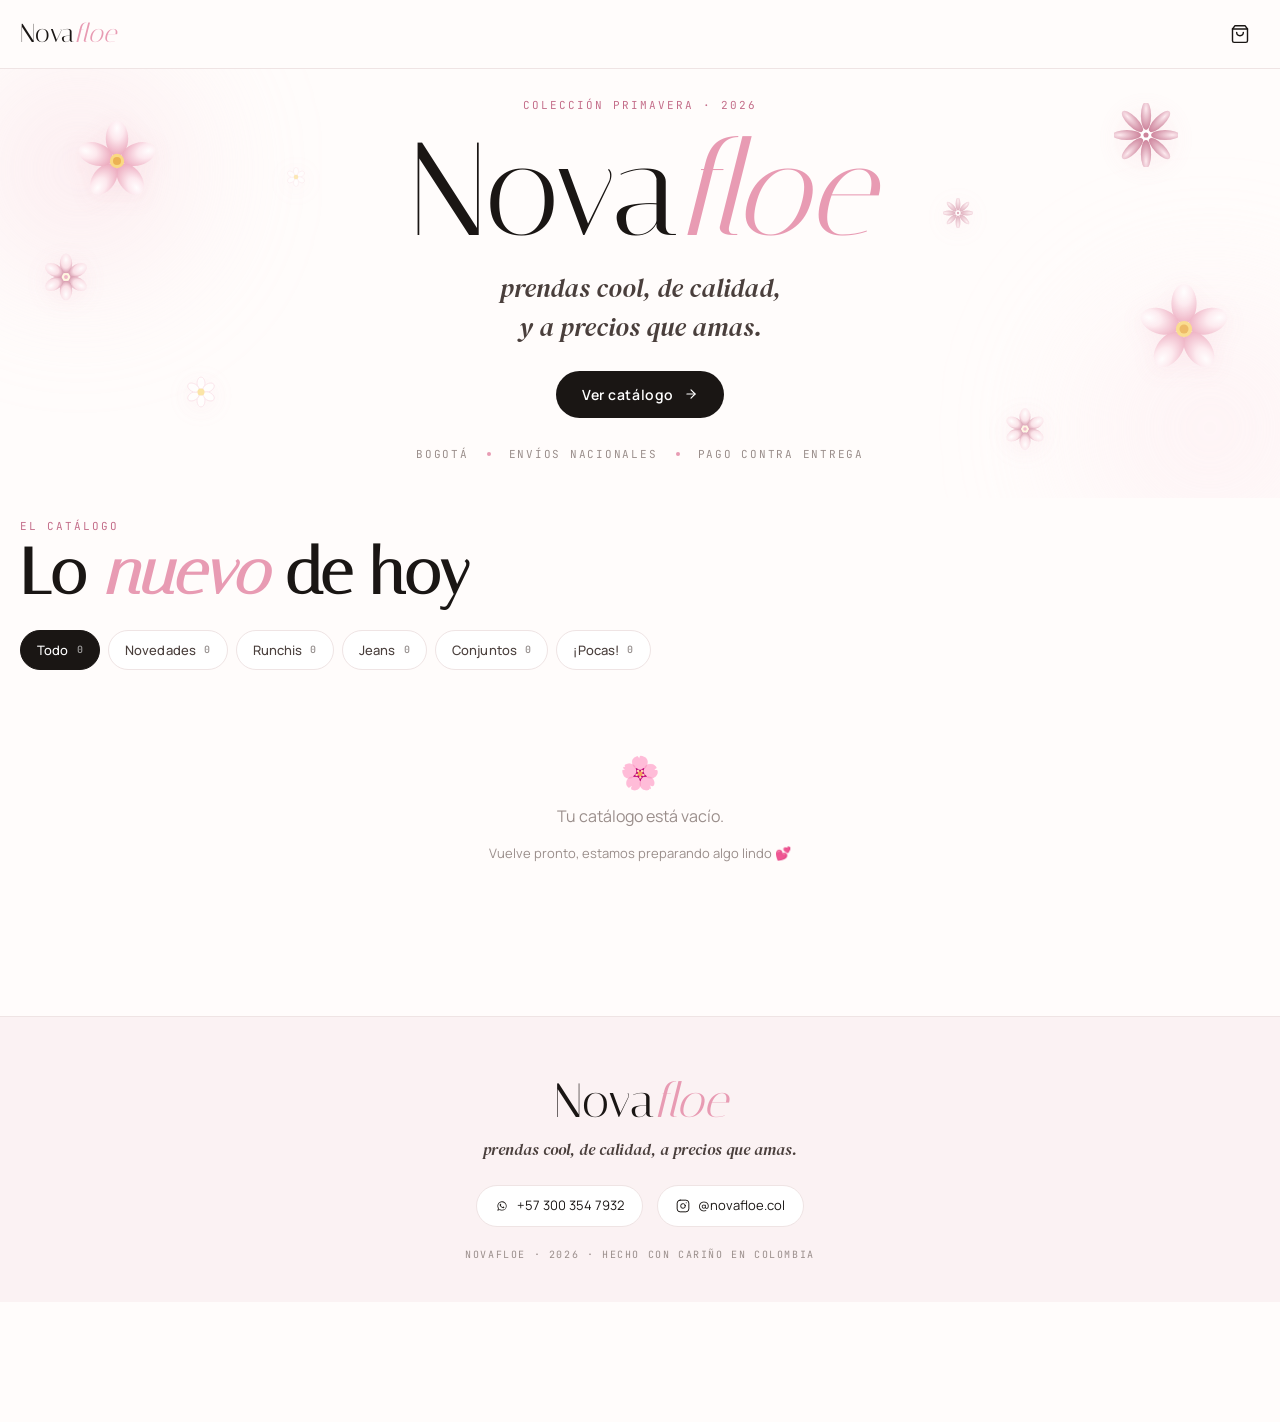
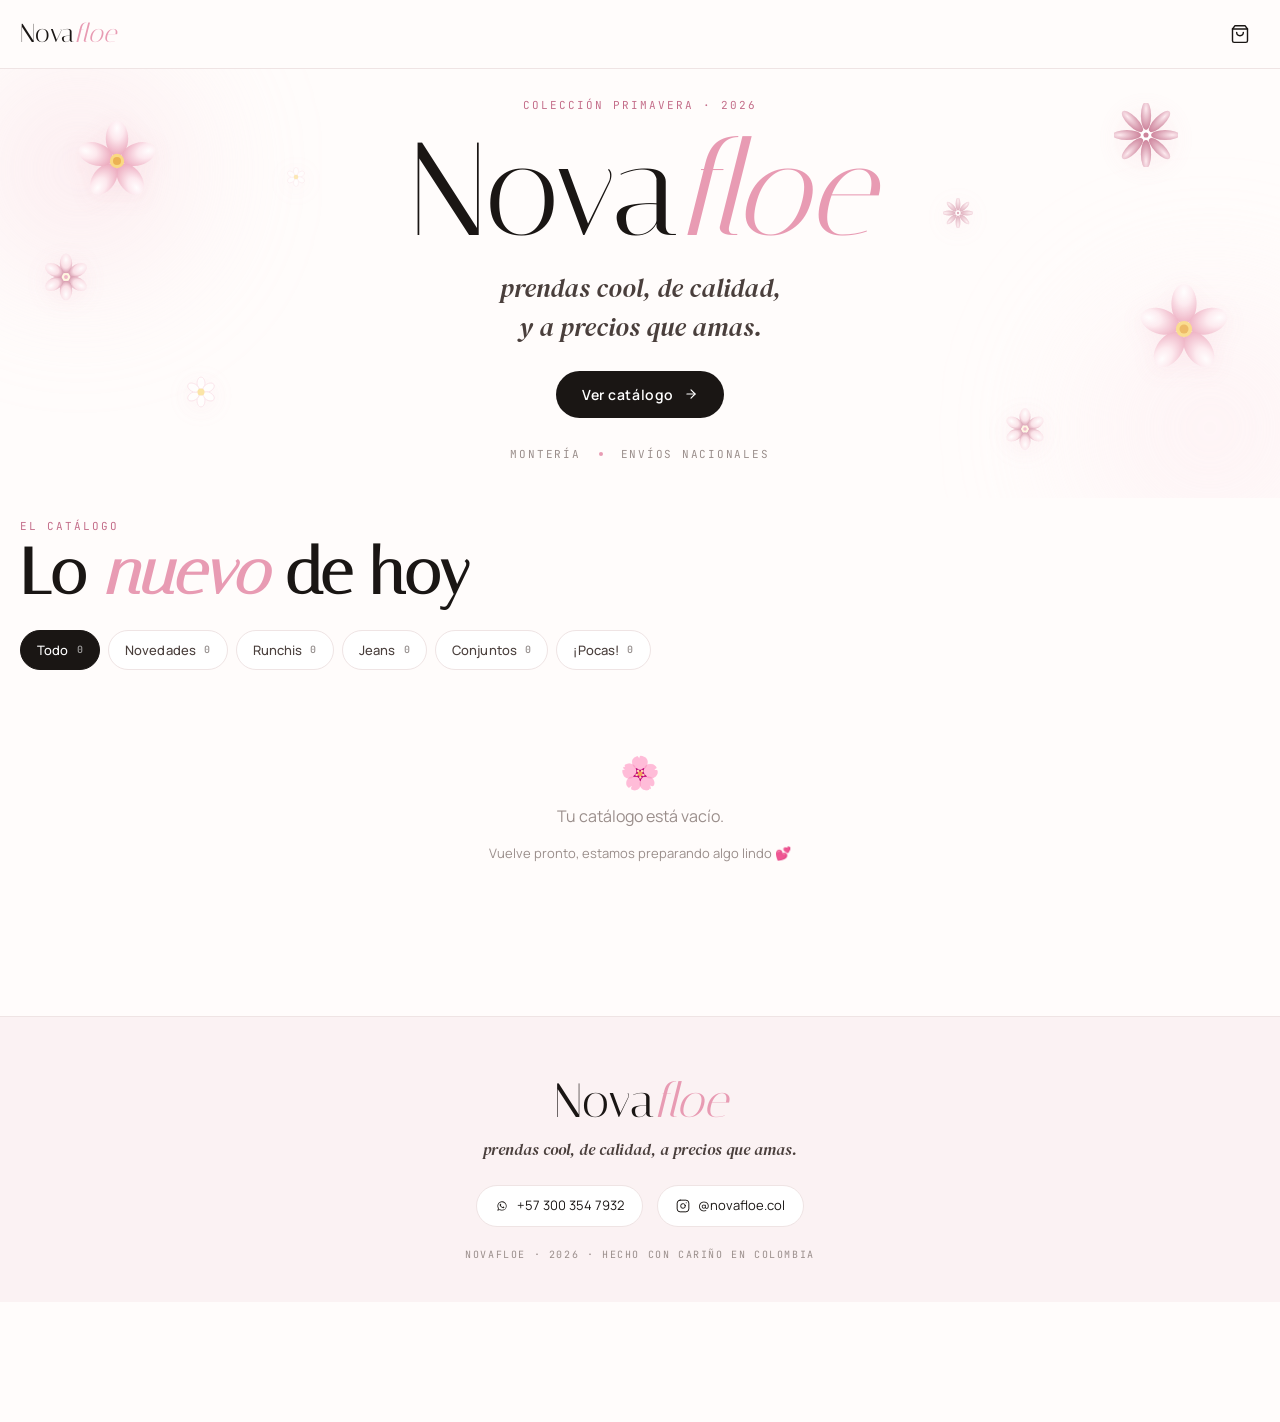
